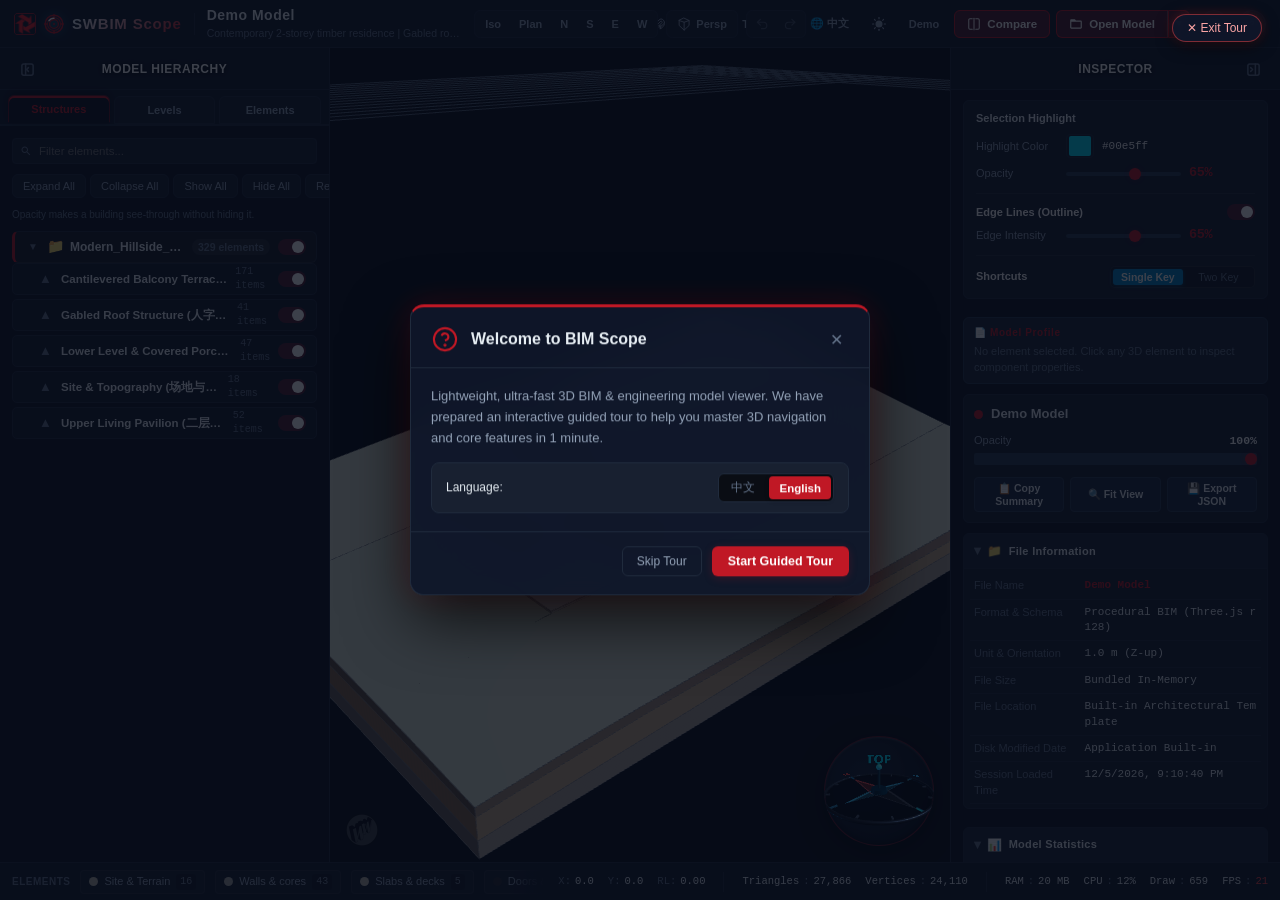
==== index.html @ fd1f8950 "feat: tour gesture demos for Orbit & Look Around (4s), Help Section 7 mouse guide, navigation improv" ====
<!DOCTYPE html>
<html lang="en" data-theme="dark">
<head>
  <meta charset="UTF-8">
  <meta name="viewport" content="width=device-width, initial-scale=1.0">
  <meta http-equiv="Cache-Control" content="no-cache, no-store, must-revalidate">
  <meta http-equiv="Pragma" content="no-cache">
  <meta http-equiv="Expires" content="0">
  <meta http-equiv="Content-Security-Policy" content="default-src 'self' 'unsafe-inline' blob: data:; connect-src 'self' blob: data: http://127.0.0.1:* http://localhost:* https:; worker-src 'self' blob: data:; object-src 'none'; frame-src 'none'; base-uri 'none';">
  <meta name="author" content="Samwoh Corporation, Wang Wei">
  <meta name="creator" content="Samwoh Corporation, Wang Wei">
  <!-- Author: Samwoh Corporation, Wang Wei | SWBIM Scope 3D Viewer -->
  <title>SWBIM Scope - 3D BIM Viewer</title>
  <!-- Favicon & Bookmarks -->
  <link rel="icon" type="image/svg+xml" href="data:image/svg+xml;utf8,<svg xmlns='http://www.w3.org/2000/svg' viewBox='0 0 24 24'><circle cx='12' cy='12' r='12' fill='%230a0d14'/><circle cx='12' cy='12' r='9.6' stroke='%2338bdf8' stroke-width='1.6' fill='none'/><circle cx='12' cy='12' r='7.2' stroke='%2338bdf8' stroke-width='1.1' stroke-opacity='0.8' fill='none'/><circle cx='12' cy='12' r='4.8' stroke='%2338bdf8' stroke-width='1.4' fill='rgba(0,229,255,0.18)'/><path d='M 6.6 8.4 A 6.2 6.2 0 0 1 12 5.8' stroke='%23ffffff' stroke-width='1.6' stroke-linecap='round' fill='none'/><path d='M 8.2 9.6 A 4.8 4.8 0 0 1 11.6 7.4' stroke='%2338bdf8' stroke-width='1.0' stroke-linecap='round' stroke-opacity='0.6' fill='none'/><line x1='12' y1='1.8' x2='12' y2='4.2' stroke='%2338bdf8' stroke-width='1.5' stroke-linecap='round'/><line x1='12' y1='19.8' x2='12' y2='22.2' stroke='%2338bdf8' stroke-width='1.5' stroke-linecap='round'/><line x1='1.8' y1='12' x2='4.2' y2='12' stroke='%2338bdf8' stroke-width='1.5' stroke-linecap='round'/><line x1='19.8' y1='12' x2='22.2' y2='12' stroke='%2338bdf8' stroke-width='1.5' stroke-linecap='round'/><circle cx='12' cy='12' r='1.2' fill='%2338bdf8'/></svg>">
  <link rel="alternate icon" href="favicon.ico">
  <link rel="apple-touch-icon" href="icon-192.png">
  <!-- PWA Progressive Web App Manifest & Installation -->
  <link rel="manifest" href="manifest.json">
  <meta name="theme-color" content="#0a0d14">
  <meta name="mobile-web-app-capable" content="yes">
  <meta name="apple-mobile-web-app-capable" content="yes">
  <meta name="apple-mobile-web-app-status-bar-style" content="black-translucent">
  <meta name="apple-mobile-web-app-title" content="SWBIM Scope">
  <style>
/*!
 * BIM Scope 3D Viewer Styles
 * @author WWBIM
 * Copyright (c) WWBIM. All rights reserved.
 */
:root,
[data-theme="dark"] {
  /* Dark Theme Palette (Default) */
  --bg-main: #0a0d14;
  --bg-primary: #0a0d14;
  --bg-panel: #111622;
  --bg-panel-header: #151c2c;
  --bg-card: #182030;
  --bg-card-subtle: #141b28;
  --bg-secondary: #141b28;
  --bg-hover: #1f2a3f;
  --bg-active: #283750;
  --border-color: #202b3d;
  --border-light: #2c3b52;
  --text-primary: #e6edf3;
  --text-secondary: #94a3b8;
  --text-muted: #64748b;
  --text-bright: #ffffff;
  --text-inverse: #0a0d14;
  --text-on-accent: #ffffff;
  
  --btn-unselected-bg: #222f46;
  --btn-unselected-border: #2c3c54;
  --btn-unselected-text: #94a3b8;
  
  --input-bg: #0d121c;
  --input-border: #202b3d;
  --input-focus-border: var(--accent);
  
  --modal-overlay-bg: rgba(6, 9, 15, 0.78);
  --modal-bg: #111622;
  --modal-header-bg: #151c2c;
  
  --dropdown-bg: #141b2a;
  --dropdown-border: #243147;
  --dropdown-hover: #1e283c;
  
  --viewport-bg: radial-gradient(circle at 50% 50%, #151c2a 0%, #090c13 100%);
  --viewport-grid: #1e293b;
  --viewport-grid-center: #334155;
  
  --shadow-edge-color: 21, 28, 44;
  --tabs-shadow-color: 11, 16, 27;
  
  /* Brand Tokens (Defaults: overridden per variant by build_viewer.py) */
  --accent: #38bdf8;
  --accent-hover: #0ea5e9;
  --accent-glow: rgba(56, 189, 248, 0.25);
  --accent-blue: #0284c7;
  --brand-primary: #0284c7;
  --brand-primary-hover: #0369a1;
  --tab-active-top: var(--accent);
  --tab-active-border: rgba(56, 189, 248, 0.45);
  --tab-active-shadow: 0 -3px 8px rgba(0, 0, 0, 0.4);
  --model-info-banner-bg: rgba(56, 189, 248, 0.12);
  --model-info-banner-border: rgba(56, 189, 248, 0.35);
  
  --success: #10b981;
  --warning: #f59e0b;
  --danger: #ef4444;
  
  /* Geometry & Radius Tokens */
  --radius-xs: 4px;
  --radius-sm: 6px;
  --radius-md: 10px;
  --radius-lg: 14px;
  --radius-pill: 20px;
  --radius-circle: 50%;
  
  /* Elevation Shadows */
  --shadow-sm: 0 1px 3px rgba(0, 0, 0, 0.3);
  --shadow-md: 0 4px 12px rgba(0, 0, 0, 0.4);
  --shadow-lg: 0 12px 28px rgba(0, 0, 0, 0.55);
  --shadow-glow: 0 0 12px var(--accent-glow);
  
  /* Typography & Layout Metrics */
  --font-family: -apple-system, BlinkMacSystemFont, "Segoe UI", Roboto, "Helvetica Neue", Arial, sans-serif;
  --font-mono: "JetBrains Mono", Consolas, "Courier New", monospace;
  --header-height: 48px;
  --bottom-height: 38px;
  --sidebar-width: 330px;
  
  --theme-transition: background-color 0.2s ease, border-color 0.2s ease, color 0.2s ease;
}

[data-theme="light"] {
  /* Crisp Architectural Light Theme Palette */
  --bg-main: #f1f5f9;
  --bg-primary: #f1f5f9;
  --bg-panel: #ffffff;
  --bg-panel-header: #f8fafc;
  --bg-card: #f8fafc;
  --bg-card-subtle: #f1f5f9;
  --bg-secondary: #f1f5f9;
  --bg-hover: #e2e8f0;
  --bg-active: #cbd5e1;
  --border-color: #e2e8f0;
  --border-light: #cbd5e1;
  --text-primary: #0a1120;
  --text-secondary: #27364b;
  --text-muted: #4b5d73;
  --text-bright: #0a1120;
  --text-inverse: #ffffff;
  --text-on-accent: #ffffff;
  
  --btn-unselected-bg: #e2e8f0;
  --btn-unselected-border: #cbd5e1;
  --btn-unselected-text: #27364b;
  
  --tab-active-top: var(--accent);
  --tab-active-border: rgba(2, 132, 199, 0.65);
  --tab-active-shadow: 0 -2px 6px rgba(0, 0, 0, 0.08);
  --model-info-banner-bg: rgba(2, 132, 199, 0.08);
  --model-info-banner-border: rgba(2, 132, 199, 0.25);
  
  --input-bg: #ffffff;
  --input-border: #cbd5e1;
  --input-focus-border: var(--accent);
  
  --modal-overlay-bg: rgba(15, 23, 42, 0.45);
  --modal-bg: #ffffff;
  --modal-header-bg: #f8fafc;
  
  --dropdown-bg: #ffffff;
  --dropdown-border: #e2e8f0;
  --dropdown-hover: #f1f5f9;
  
  --viewport-bg: radial-gradient(circle at 50% 50%, #ffffff 0%, #e2e8f0 100%);
  --viewport-grid: #cbd5e1;
  --viewport-grid-center: #94a3b8;
  
  --shadow-edge-color: 248, 250, 252;
  --tabs-shadow-color: 248, 250, 252;
  
  --shadow-sm: 0 1px 3px rgba(0, 0, 0, 0.08);
  --shadow-md: 0 4px 12px rgba(0, 0, 0, 0.1);
  --shadow-lg: 0 12px 28px rgba(0, 0, 0, 0.16);
  --shadow-glow: 0 0 10px var(--accent-glow);
}

* {
  box-sizing: border-box;
  margin: 0;
  padding: 0;
  user-select: none;
}

html, body {
  width: 100%;
  height: 100%;
  overflow: hidden;
  background-color: var(--bg-main);
  color: var(--text-primary);
  font-family: var(--font-family);
  font-size: 13px;
  line-height: 1.4;
}

/* Scrollbar */
::-webkit-scrollbar {
  width: 6px;
  height: 6px;
}
::-webkit-scrollbar-track {
  background: var(--bg-panel);
}
::-webkit-scrollbar-thumb {
  background: var(--border-light);
  border-radius: 3px;
}
::-webkit-scrollbar-thumb:hover {
  background: var(--text-muted);
}

/* App Container */
#app-container {
  display: flex;
  flex-direction: column;
  width: 100vw;
  height: 100vh;
  position: relative;
  overflow: hidden;
}

/* TOP NAVBAR */
#top-navbar {
  position: relative;
  height: var(--header-height);
  background: var(--bg-panel-header);
  border-bottom: 1px solid var(--border-color);
  display: flex;
  align-items: center;
  justify-content: space-between;
  padding: 0 14px;
  z-index: 100;
  flex-shrink: 0;
}

.nav-left {
  display: flex;
  align-items: center;
  gap: 12px;
  overflow: hidden;
}

.brand-box {
  display: flex;
  align-items: center;
  gap: 7px;
  padding-right: 12px;
  border-right: 1px solid var(--border-color);
  flex-shrink: 0;
}

.brand-logo-red {
  width: 22px;
  height: 22px;
  object-fit: contain;
  display: block;
  flex-shrink: 0;
  border-radius: 4px;
}

.brand-lens-icon {
  width: 22px;
  height: 22px;
  display: block;
  flex-shrink: 0;
  color: var(--accent);
  filter: drop-shadow(0 0 6px rgba(56, 189, 248, 0.4));
}

.brand-name {
  font-size: 15px;
  font-weight: 800;
  letter-spacing: 0.8px;
  color: var(--text-primary);
  background: linear-gradient(135deg, var(--text-primary) 10%, var(--accent) 100%);
  -webkit-background-clip: text;
  -webkit-text-fill-color: transparent;
  white-space: nowrap;
}

.project-title-box {
  display: flex;
  flex-direction: column;
}

.project-title {
  font-size: 14px;
  font-weight: 700;
  color: var(--text-primary);
  letter-spacing: 0.5px;
  white-space: nowrap;
  display: flex;
  align-items: center;
  gap: 8px;
}

.title-badge {
  font-size: 10px;
  background: var(--brand-primary);
  color: var(--text-on-accent);
  padding: 2px 6px;
  border-radius: var(--radius-xs);
  font-weight: 600;
  letter-spacing: 0.5px;
}

.project-subtitle {
  font-size: 10.5px;
  color: var(--text-muted);
  white-space: nowrap;
  overflow: hidden;
  text-overflow: ellipsis;
  max-width: min(300px, 20vw);
  cursor: default;
}

.nav-right {
  display: flex;
  align-items: center;
  gap: 6px;
}

/* Dynamic View Controls above 3D Viewport */
.nav-center-views {
  position: absolute;
  top: 50%;
  left: 50%;
  transform: translate(-50%, -50%);
  display: flex;
  align-items: center;
  gap: 8px;
  z-index: 10;
  pointer-events: auto;
}

#btn-view-proj {
  gap: 6px;
}

#btn-view-proj.active {
  background: var(--brand-primary);
  color: var(--text-on-accent);
  box-shadow: 0 0 8px var(--accent-glow);
}

.proj-icon {
  width: 14px;
  height: 14px;
  display: block;
  flex-shrink: 0;
  fill: none !important;
  stroke: currentColor !important;
}

.btn-group {
  display: flex;
  align-items: center;
  background: var(--bg-card);
  border: 1px solid var(--border-color);
  border-radius: var(--radius-sm);
  padding: 2px;
  gap: 2px;
  height: 28px;
  box-sizing: border-box;
}

.btn-group .tool-btn {
  height: 22px;
  padding: 0 8px;
  border-radius: var(--radius-xs);
  box-sizing: border-box;
}

.btn-group .tool-btn#btn-view-proj {
  gap: 5px;
}

.btn-group .tool-btn#btn-view-undo,
.btn-group .tool-btn#btn-view-redo {
  padding: 0 6px;
  min-width: 26px;
  justify-content: center;
}

.btn-group .tool-btn:disabled,
.tool-btn:disabled {
  opacity: 0.35;
  cursor: not-allowed;
  pointer-events: none;
}

svg.nav-arrow-icon {
  width: 13px;
  height: 13px;
  display: block;
  flex-shrink: 0;
  fill: none !important;
  stroke: currentColor !important;
}

.tool-btn {
  background: transparent;
  border: none;
  color: var(--text-secondary);
  font-size: 11px;
  font-weight: 600;
  padding: 5px 9px;
  border-radius: var(--radius-sm);
  cursor: pointer;
  display: flex;
  align-items: center;
  gap: 5px;
  transition: all 0.15s ease;
  white-space: nowrap;
}

.tool-btn:hover {
  background: var(--bg-hover);
  color: var(--text-primary);
}

.tool-btn.active {
  background: var(--brand-primary);
  color: var(--text-on-accent);
  box-shadow: 0 0 8px var(--accent-glow);
}

.tool-btn svg {
  width: 14px;
  height: 14px;
  fill: currentColor;
}

.tool-btn.icon-circle-btn {
  width: 28px;
  height: 28px;
  min-width: 28px;
  max-width: 28px;
  padding: 0;
  border-radius: 50%;
  border: 1px solid var(--border-color);
  background: var(--bg-card);
  display: inline-flex;
  align-items: center;
  justify-content: center;
  box-sizing: border-box;
  color: var(--text-secondary);
  transition: all 0.15s ease;
  flex-shrink: 0;
}

.tool-btn.icon-circle-btn:hover {
  background: var(--bg-hover);
  border-color: var(--accent);
  color: var(--accent);
  box-shadow: 0 0 8px var(--accent-glow);
}

.tool-btn.icon-circle-btn svg,
svg.help-btn-svg {
  width: 14px;
  height: 14px;
  display: block;
  fill: none !important;
  stroke: currentColor;
}

/* 3D OBJECT SNAPPING TOOLBAR & FLYOUT */
.snap-toolbar-container {
  display: inline-flex;
  align-items: center;
  position: relative;
  vertical-align: middle;
}

.snap-flyout {
  display: inline-flex;
  align-items: center;
  gap: 3px;
  overflow: hidden;
  max-width: 0;
  opacity: 0;
  pointer-events: none;
  transition: max-width 0.22s cubic-bezier(0.16, 1, 0.3, 1), opacity 0.18s ease, margin 0.18s ease;
  margin-right: 0;
  white-space: nowrap;
}

.snap-flyout.open {
  max-width: 340px;
  opacity: 1;
  pointer-events: auto;
  margin-right: 4px;
}

.snap-toggle-btn {
  height: 26px;
  padding: 0 7px;
  border-radius: var(--radius-xs);
  font-size: 11px;
  font-weight: 500;
  display: inline-flex;
  align-items: center;
  gap: 4px;
  cursor: pointer;
  transition: all 0.15s ease;
  white-space: nowrap;
  background: var(--bg-card);
  border: 1px solid var(--border-color);
  color: var(--text-muted);
  box-sizing: border-box;
}

.snap-toggle-btn:hover {
  background: var(--bg-hover);
  color: var(--text-primary);
  border-color: var(--border-light);
}

.snap-toggle-btn.active {
  background: var(--bg-card-subtle);
  border-color: var(--accent);
  color: var(--accent);
  font-weight: 600;
  box-shadow: 0 0 6px var(--accent-glow);
}

[data-theme="light"] .snap-toggle-btn.active {
  background: rgba(2, 132, 199, 0.12);
  border-color: var(--accent);
  color: var(--accent);
}

.snap-btn-icon {
  width: 12px;
  height: 12px;
  flex-shrink: 0;
  display: block;
}

.snap-magnet-btn {
  width: 28px;
  height: 26px;
  padding: 0;
  display: inline-flex;
  align-items: center;
  justify-content: center;
  border-radius: var(--radius-xs);
  border: 1px solid var(--border-color);
  background: var(--bg-card);
  color: var(--text-muted);
  transition: all 0.18s ease;
  cursor: pointer;
}

.snap-magnet-btn:hover {
  background: var(--bg-hover);
  color: var(--text-primary);
  border-color: var(--border-light);
}

.snap-magnet-btn.active {
  color: var(--accent);
  border-color: var(--accent);
  background: var(--bg-card-subtle);
  box-shadow: 0 0 6px var(--accent-glow);
}

.snap-magnet-btn.flyout-open {
  border-color: var(--accent);
  box-shadow: 0 0 8px var(--accent-glow);
}

/* SECTION BOX ROTATION HUD TOOLTIP */
.sec-box-rot-tooltip {
  position: absolute;
  pointer-events: none;
  z-index: 46;
  display: none;
  align-items: center;
  gap: 4px;
  padding: 2px 7px;
  border-radius: 4px;
  font-size: 11px;
  font-family: var(--font-mono, monospace);
  font-weight: 600;
  white-space: nowrap;
  background: rgba(15, 23, 42, 0.92);
  color: #00d2ff;
  border: 1px solid #00aaff;
  box-shadow: 0 2px 10px rgba(0, 0, 0, 0.6), 0 0 8px rgba(0, 170, 255, 0.4);
  transform: translate3d(-50%, -140%, 0);
  transition: opacity 0.1s ease;
}

[data-theme="light"] .sec-box-rot-tooltip {
  background: rgba(255, 255, 255, 0.96);
  color: #0077cc;
  border-color: #0088ff;
  box-shadow: 0 2px 10px rgba(15, 23, 42, 0.16), 0 0 6px rgba(0, 136, 255, 0.3);
}

/* 3D SNAPPING HUD TOOLTIP */
.snap-hud-tooltip {
  position: absolute;
  pointer-events: none;
  z-index: 45;
  display: inline-flex;
  align-items: center;
  gap: 4px;
  padding: 2px 7px;
  border-radius: 4px;
  font-size: 10.5px;
  font-family: var(--font-mono);
  font-weight: 600;
  white-space: nowrap;
  background: rgba(15, 23, 42, 0.92);
  color: var(--accent);
  border: 1px solid var(--accent);
  box-shadow: 0 2px 10px rgba(0, 0, 0, 0.6), 0 0 8px var(--accent-glow);
  transform: translate3d(-50%, -135%, 0);
  transition: opacity 0.12s ease;
}

[data-theme="light"] .snap-hud-tooltip {
  background: rgba(255, 255, 255, 0.96);
  color: var(--accent);
  border-color: var(--accent);
  box-shadow: 0 2px 10px rgba(15, 23, 42, 0.16), 0 0 6px var(--accent-glow);
}

.snap-hud-icon {
  font-size: 12px;
  line-height: 1;
}

.help-question-mark {
  fill: none !important;
  stroke: currentColor !important;
}

.help-question-dot {
  fill: currentColor !important;
  stroke: none !important;
}

#btn-theme-toggle {
  display: flex;
  align-items: center;
  justify-content: center;
  padding: 5px 8px;
}

#btn-theme-toggle .theme-icon {
  width: 14px;
  height: 14px;
  display: block;
}

.divider {
  width: 1px;
  height: 20px;
  background: var(--border-color);
  margin: 0 4px;
}

.btn-primary {
  background: var(--brand-primary);
  color: var(--text-on-accent);
  border: 1px solid var(--accent);
  font-size: 11.5px;
  font-weight: 600;
  padding: 6px 12px;
  border-radius: var(--radius-sm);
  cursor: pointer;
  display: flex;
  align-items: center;
  gap: 6px;
  transition: all 0.15s ease;
}

.btn-primary:hover {
  background: var(--brand-primary-hover);
  box-shadow: 0 0 10px var(--accent-glow);
}

/* TOP NAVBAR ROUNDED ACTION BUTTONS (COMPARE & OPEN MODEL) */
#btn-tool-compare,
#btn-open-file {
  border-radius: var(--radius-sm);
  padding: 5px 12px;
  height: 28px;
  box-sizing: border-box;
  white-space: nowrap;
}

#btn-tool-compare:hover,
#btn-open-file:hover {
  background: var(--brand-primary-hover);
  box-shadow: 0 0 12px var(--accent-glow);
}

#btn-tool-compare:active,
#btn-open-file:active {
  transform: translateY(1px);
}

/* MAIN CONTENT WORKSPACE */
#workspace {
  flex: 1;
  display: flex;
  position: relative;
  overflow: hidden;
  height: calc(100vh - var(--header-height) - var(--bottom-height));
}

/* 3D VIEWPORT */
#viewport-container {
  flex: 1;
  height: 100%;
  position: relative;
  background: var(--viewport-bg);
  overflow: hidden;
}

#canvas3d {
  width: 100%;
  height: 100%;
  display: block;
  outline: none;
}

/* MARQUEE BOX SELECTION */
.marquee-selection-box {
  position: absolute;
  pointer-events: none;
  z-index: 100;
  display: none;
  box-sizing: border-box;
}

.marquee-selection-box.window-selection {
  border: 1.5px solid #1890ff;
  background: rgba(24, 144, 255, 0.18);
}

.marquee-selection-box.crossing-selection {
  border: 1.5px dashed #52c41a;
  background: rgba(82, 196, 26, 0.18);
}

/* 3D VIEWPORT WATERMARK LOGO */
.viewport-watermark-logo {
  position: absolute;
  bottom: 16px;
  left: 16px;
  width: 32px;
  height: 32px;
  opacity: 0.2;
  pointer-events: none;
  z-index: 25;
  user-select: none;
  -webkit-user-drag: none;
  object-fit: contain;
}

/* TRUE 3D COMPASS GIZMO */
#compass-container {
  position: absolute;
  bottom: 16px;
  right: 16px;
  width: 110px;
  height: 110px;
  background: radial-gradient(circle at 35% 35%, rgba(26, 38, 59, 0.88) 0%, rgba(15, 22, 34, 0.94) 65%, rgba(8, 12, 20, 0.98) 100%);
  border: 1.5px solid var(--tab-active-border);
  border-radius: 50%;
  box-shadow: 0 6px 24px rgba(0, 0, 0, 0.65), inset 0 1px 2px rgba(255, 255, 255, 0.15), inset 0 -2px 6px rgba(0, 0, 0, 0.5);
  z-index: 30;
  display: flex;
  align-items: center;
  justify-content: center;
  cursor: grab;
  user-select: none;
  touch-action: none;
  transition: border-color 0.2s ease, box-shadow 0.2s ease, background 0.2s ease;
}

#compass-container:hover {
  border-color: var(--accent);
  box-shadow: 0 8px 30px rgba(0, 0, 0, 0.75), 0 0 14px var(--accent-glow);
}

[data-theme="light"] #compass-container {
  background: radial-gradient(circle at 35% 35%, rgba(255, 255, 255, 0.94) 0%, rgba(241, 245, 249, 0.96) 65%, rgba(226, 232, 240, 0.98) 100%);
  box-shadow: 0 6px 20px rgba(15, 23, 42, 0.18), inset 0 1px 2px rgba(255, 255, 255, 0.9), inset 0 -2px 5px rgba(148, 163, 184, 0.35);
}

[data-theme="light"] #compass-container:hover {
  box-shadow: 0 8px 24px rgba(15, 23, 42, 0.24), 0 0 12px var(--accent-glow);
}

#compass-container.dragging {
  cursor: grabbing;
}

#compass-canvas3d {
  width: 100%;
  height: 100%;
  border-radius: 50%;
  display: block;
}

/* MEASURE OVERLAY */
.measure-badge {
  position: absolute;
  transform: translate(-50%, -50%);
  background: rgba(15, 23, 42, 0.92);
  border: 1px solid #f59e0b;
  color: #fbbf24;
  padding: 2px 7px;
  border-radius: 4px;
  font-family: var(--font-mono);
  font-size: 11px;
  font-weight: 700;
  pointer-events: none;
  z-index: 25;
  box-shadow: 0 2px 8px rgba(0,0,0,0.6);
}

[data-theme="light"] .measure-badge {
  background: rgba(255, 255, 255, 0.95);
  border-color: #d97706;
  color: #b45309;
  box-shadow: 0 2px 8px rgba(15, 23, 42, 0.15);
}

/* 2D MEASUREMENT CALLOUTS & LEADER LINES OVERLAY */
.measure-callouts-layer {
  position: absolute;
  inset: 0;
  width: 100%;
  height: 100%;
  pointer-events: none;
  z-index: 30;
  overflow: hidden;
}

.measure-leader-svg {
  position: absolute;
  inset: 0;
  width: 100%;
  height: 100%;
  pointer-events: none;
  overflow: visible;
}

.measure-leader-line {
  fill: none;
  stroke: var(--accent);
  stroke-width: 1.5;
  stroke-dasharray: 4 3;
  opacity: 0.85;
  filter: drop-shadow(0 1px 3px rgba(0, 0, 0, 0.65));
}

.measure-leader-line.inactive {
  stroke: var(--text-muted);
  opacity: 0.65;
}

.measure-leader-dot {
  fill: var(--accent);
  stroke: #ffffff;
  stroke-width: 1.2;
}

.measure-callouts-list {
  position: absolute;
  inset: 0;
  width: 100%;
  height: 100%;
  pointer-events: none;
}

.measure-point-callout {
  position: absolute;
  top: 0;
  left: 0;
  min-width: 178px;
  max-width: 245px;
  background: rgba(15, 23, 42, 0.92);
  backdrop-filter: blur(10px);
  -webkit-backdrop-filter: blur(10px);
  border: 1px solid var(--border-light);
  border-left: 3px solid var(--accent);
  border-radius: 6px;
  padding: 6px 9px;
  box-shadow: 0 6px 20px rgba(0, 0, 0, 0.55);
  pointer-events: auto;
  user-select: none;
  cursor: grab;
  z-index: 31;
  transition: border-color 0.15s ease, box-shadow 0.15s ease;
}

.measure-radius-callout,
.measure-distance-callout,
.measure-angle-callout {
  position: absolute;
  top: 0;
  left: 0;
  padding: 2px 7px;
  background: rgba(15, 23, 42, 0.88);
  backdrop-filter: blur(6px);
  -webkit-backdrop-filter: blur(6px);
  border: 1px solid rgba(245, 158, 11, 0.65);
  border-radius: 4px;
  color: #fbbf24;
  font-family: var(--font-mono, monospace);
  font-size: 11px;
  font-weight: 700;
  line-height: 1.25;
  white-space: nowrap;
  pointer-events: auto;
  user-select: none;
  cursor: pointer;
  z-index: 34;
  box-shadow: 0 2px 8px rgba(0, 0, 0, 0.45), 0 0 4px rgba(245, 158, 11, 0.2);
  transition: transform 0.12s ease, background 0.12s ease, border-color 0.12s ease, box-shadow 0.12s ease;
}

.measure-radius-callout:hover,
.measure-distance-callout:hover,
.measure-angle-callout:hover {
  background: #5a698e;
  border-color: #7e8ea6;
  color: #ffffff;
  box-shadow: 0 4px 12px rgba(0, 0, 0, 0.5), 0 0 6px rgba(90, 105, 142, 0.4);
}

.measure-radius-callout.preview,
.measure-distance-callout.preview,
.measure-angle-callout.preview {
  opacity: 0.9;
  border-style: dashed;
  pointer-events: none;
  cursor: default;
}

[data-theme="light"] .measure-radius-callout,
[data-theme="light"] .measure-distance-callout,
[data-theme="light"] .measure-angle-callout {
  background: rgba(255, 255, 255, 0.94);
  border-color: rgba(217, 119, 6, 0.7);
  color: #b45309;
  box-shadow: 0 2px 8px rgba(15, 23, 42, 0.16);
}

[data-theme="light"] .measure-radius-callout:hover,
[data-theme="light"] .measure-distance-callout:hover,
[data-theme="light"] .measure-angle-callout:hover {
  background: #fef3c7;
  border-color: #b45309;
  color: #78350f;
  box-shadow: 0 4px 12px rgba(15, 23, 42, 0.22);
}

.measure-point-callout.active {
  border-color: var(--accent);
  border-left: 3px solid var(--accent);
  box-shadow: 0 8px 24px rgba(0, 0, 0, 0.65), 0 0 12px var(--accent-glow);
  z-index: 33;
}

.measure-point-callout.dragging {
  cursor: grabbing;
  z-index: 35;
}

[data-theme="light"] .measure-point-callout {
  background: rgba(255, 255, 255, 0.95);
  border-color: rgba(148, 163, 184, 0.65);
  border-left: 3px solid var(--accent);
  box-shadow: 0 6px 20px rgba(15, 23, 42, 0.16);
}

[data-theme="light"] .measure-point-callout.active {
  border-color: var(--accent);
  box-shadow: 0 8px 24px rgba(15, 23, 42, 0.2), 0 0 12px var(--accent-glow);
}

.measure-callout-header {
  display: flex;
  align-items: center;
  justify-content: space-between;
  gap: 6px;
  padding-bottom: 4px;
  margin-bottom: 4px;
  border-bottom: 1px solid rgba(255, 255, 255, 0.08);
}

[data-theme="light"] .measure-callout-header {
  border-bottom-color: rgba(15, 23, 42, 0.08);
}

.measure-callout-badge {
  font-family: var(--font-mono);
  font-size: 10px;
  font-weight: 700;
  color: var(--accent);
  background: var(--accent-glow);
  padding: 1px 5px;
  border-radius: 3px;
  letter-spacing: 0.3px;
}

.callout-copy-btn {
  width: 20px;
  height: 20px;
  padding: 0;
  border-radius: 4px;
  border: 1px solid transparent;
  background: rgba(255, 255, 255, 0.05);
  color: var(--text-muted);
  display: inline-flex;
  align-items: center;
  justify-content: center;
  cursor: pointer;
  transition: all 0.15s ease;
  flex-shrink: 0;
}

[data-theme="light"] .callout-copy-btn {
  background: rgba(15, 23, 42, 0.05);
}

.callout-copy-btn:hover {
  background: var(--accent-glow);
  border-color: var(--accent);
  color: var(--accent);
  transform: scale(1.06);
}

.callout-copy-btn.copied {
  background: rgba(16, 185, 129, 0.18);
  border-color: #10b981;
  color: #10b981;
}

.measure-callout-rows {
  display: flex;
  flex-direction: column;
  gap: 2px;
  font-family: var(--font-mono);
  font-size: 10.5px;
  line-height: 1.35;
}

.measure-callout-row {
  display: flex;
  align-items: baseline;
  justify-content: space-between;
  gap: 8px;
}

.measure-callout-key {
  color: var(--text-muted);
  font-weight: 600;
  flex-shrink: 0;
}

.measure-callout-val {
  color: var(--text-primary);
  font-weight: 600;
  text-align: right;
  white-space: nowrap;
}

.measure-callout-row.slope-row {
  margin-top: 2px;
  padding-top: 3px;
  border-top: 1px dashed rgba(255, 255, 255, 0.1);
}

[data-theme="light"] .measure-callout-row.slope-row {
  border-top-color: rgba(15, 23, 42, 0.12);
}

.measure-callout-row.slope-row .measure-callout-val {
  color: #fbbf24;
  font-weight: 700;
}

[data-theme="light"] .measure-callout-row.slope-row .measure-callout-val {
  color: #d97706;
}

/* FLOATING TOOLS PANEL (Tools Popup in Top-Right of 3D Viewport) */
.floating-tools-panel {
  position: absolute;
  top: 12px;
  right: 12px;
  width: 340px;
  max-width: calc(100% - 24px);
  max-height: calc(100% - 24px);
  background: var(--bg-panel);
  border: 1px solid var(--border-color);
  border-radius: var(--radius-md);
  box-shadow: var(--shadow-lg), 0 0 0 1px var(--border-color);
  z-index: 60;
  display: flex;
  flex-direction: column;
  overflow: hidden;
  backdrop-filter: blur(16px);
  -webkit-backdrop-filter: blur(16px);
  transition: right 0.25s cubic-bezier(0.4, 0, 0.2, 1), opacity 0.2s ease, transform 0.2s cubic-bezier(0.16, 1, 0.3, 1);
}

#workspace:has(#right-sidebar.collapsed) .floating-tools-panel,
.main-container:has(#right-sidebar.collapsed) .floating-tools-panel,
#viewport-container.sidebar-collapsed .floating-tools-panel {
  right: 52px;
}

[data-theme="dark"] .floating-tools-panel {
  background: rgba(15, 23, 42, 0.92);
  border-color: rgba(255, 255, 255, 0.12);
  box-shadow: 0 12px 32px rgba(0, 0, 0, 0.55), 0 0 0 1px rgba(255, 255, 255, 0.08);
}

[data-theme="light"] .floating-tools-panel {
  background: rgba(255, 255, 255, 0.95);
  border-color: rgba(203, 213, 225, 0.9);
  box-shadow: 0 12px 32px rgba(15, 23, 42, 0.14), 0 0 0 1px rgba(203, 213, 225, 0.8);
}

.floating-tools-header {
  display: flex;
  align-items: flex-end;
  justify-content: space-between;
  background: var(--bg-panel-header);
  border-bottom: 1px solid var(--border-color);
  padding: 6px 6px 0 6px;
  min-height: 36px;
  flex-shrink: 0;
  box-sizing: border-box;
}

.floating-tools-tabs-nav {
  display: flex;
  align-items: flex-end;
  gap: 4px;
  flex: 1;
  min-width: 0;
  overflow-x: auto;
  scrollbar-width: none;
  box-sizing: border-box;
}

.floating-tools-tabs-nav::-webkit-scrollbar {
  display: none;
}

.floating-tools-close-btn {
  width: 24px;
  height: 24px;
  display: flex;
  align-items: center;
  justify-content: center;
  background: transparent;
  border: 1px solid transparent;
  border-radius: var(--radius-xs);
  color: var(--text-muted);
  cursor: pointer;
  transition: all 0.15s ease;
  margin-left: 6px;
  margin-bottom: 4px;
  flex-shrink: 0;
}

.floating-tools-close-btn:hover {
  background: var(--bg-hover);
  color: var(--danger);
  border-color: var(--border-color);
  transform: scale(1.05);
}

.floating-tools-body {
  flex: 1;
  overflow-y: auto;
  overflow-x: hidden;
  padding: 12px;
  display: flex;
  flex-direction: column;
  min-height: 0;
}

/* FLOATING TOOLS PANEL BUTTON STYLES */
.floating-tools-body .small-btn,
.floating-tools-body .segment-btn,
.floating-tools-body .measure-mode-btn,
.floating-tools-body button:not(.floating-tools-close-btn) {
  background: var(--btn-unselected-bg);
  border: 1px solid var(--btn-unselected-border);
  color: var(--text-secondary);
  transition: all 0.15s ease;
}

.floating-tools-body .small-btn:hover,
.floating-tools-body .segment-btn:hover,
.floating-tools-body .measure-mode-btn:hover,
.floating-tools-body button:not(.floating-tools-close-btn):hover {
  background: var(--bg-hover);
  color: var(--text-primary);
  border-color: var(--border-light);
}

.floating-tools-body .small-btn.active,
.floating-tools-body .segment-btn.active,
.floating-tools-body .measure-mode-btn.active,
.floating-tools-body button:not(.floating-tools-close-btn).active {
  background: var(--bg-card-subtle);
  border-color: var(--accent);
  color: var(--accent);
  font-weight: 600;
  box-shadow: 0 0 0 1px var(--accent-glow);
}

.floating-tools-body .small-btn.active:hover,
.floating-tools-body .segment-btn.active:hover,
.floating-tools-body .measure-mode-btn.active:hover,
.floating-tools-body button:not(.floating-tools-close-btn).active:hover {
  background: var(--bg-card-subtle);
  border-color: var(--accent);
  color: var(--accent);
}

.floating-tools-body .small-btn.active svg,
.floating-tools-body .segment-btn.active svg,
.floating-tools-body .measure-mode-btn.active svg,
.floating-tools-body button:not(.floating-tools-close-btn).active svg {
  color: var(--accent);
}

.tool-tab-content {
  display: none;
  flex-direction: column;
  gap: 10px;
}

.tool-tab-content.active {
  display: flex;
}

/* MEASURE TAB STYLES */
.measure-mode-btn-grid {
  display: grid;
  grid-template-columns: repeat(5, 1fr);
  gap: 4px;
}

.measure-mode-btn {
  display: flex;
  flex-direction: column;
  align-items: center;
  justify-content: center;
  gap: 4px;
  padding: 8px 4px;
  background: var(--btn-unselected-bg);
  border: 1px solid var(--btn-unselected-border);
  border-radius: var(--radius-sm);
  color: var(--text-secondary);
  font-size: 11px;
  font-weight: 500;
  cursor: pointer;
  transition: all 0.15s ease;
}

.measure-mode-btn svg {
  color: var(--text-muted);
  transition: color 0.15s ease;
}

.measure-mode-btn:hover {
  background: var(--bg-hover);
  color: var(--text-primary);
  border-color: var(--border-light);
}

.measure-mode-btn:hover svg {
  color: var(--accent);
}

.measure-mode-btn.active {
  background: var(--bg-card-subtle);
  border-color: var(--accent);
  color: var(--accent);
  box-shadow: 0 0 0 1px var(--accent-glow);
}

.measure-mode-btn.active svg {
  color: var(--accent);
}

.measure-mode-hint {
  font-size: 11px;
  color: var(--text-muted);
  line-height: 1.4;
  margin-top: 6px;
  padding: 6px 8px;
  background: var(--bg-card);
  border-radius: var(--radius-xs);
  border-left: 2px solid var(--accent);
}

.measure-result-card {
  background: var(--bg-card);
  border: 1px solid var(--border-color);
  border-radius: var(--radius-sm);
  padding: 10px;
  display: flex;
  flex-direction: column;
  gap: 8px;
}

.measure-result-primary {
  display: flex;
  justify-content: space-between;
  align-items: baseline;
  border-bottom: 1px solid var(--border-color);
  padding-bottom: 6px;
}

.measure-result-label {
  font-size: 11.5px;
  font-weight: 600;
  color: var(--text-secondary);
}

.measure-result-val {
  font-family: var(--font-mono);
  font-size: 16px;
  font-weight: 700;
  color: var(--accent);
}

.measure-result-details {
  display: flex;
  flex-direction: column;
  gap: 4px;
  font-size: 11px;
}

.measure-detail-row {
  display: flex;
  justify-content: space-between;
  color: var(--text-muted);
  font-family: var(--font-mono);
}

.measure-detail-val {
  color: #cdcbb4;
}

[data-theme="light"] .measure-detail-val {
  color: #334155;
}

.measure-axis-x {
  color: #ff3b30;
  font-weight: 700;
}

.measure-axis-y {
  color: #00e676;
  font-weight: 700;
}

.measure-axis-z {
  color: #0050ff;
  font-weight: 700;
}

.measure-coord-row {
  display: flex;
  justify-content: space-between;
  font-family: var(--font-mono);
  font-size: 10.5px;
  color: var(--text-muted);
  margin-top: 2px;
}

.measure-coord-val {
  color: var(--text-secondary);
}

.measure-val-box {
  display: inline-flex;
  align-items: center;
  gap: 5px;
}

.measure-val-copy-btn {
  background: transparent;
  border: 1px solid transparent;
  border-radius: 3px;
  color: var(--text-muted);
  cursor: pointer;
  padding: 1px 2px;
  display: inline-flex;
  align-items: center;
  justify-content: center;
  line-height: 1;
  transition: all 0.15s ease;
  width: 17px;
  height: 17px;
  opacity: 0.65;
  flex-shrink: 0;
}

.measure-val-copy-btn:hover {
  background: var(--bg-hover);
  border-color: var(--border-light);
  color: var(--text-primary);
  opacity: 1.0;
}

.measure-val-copy-btn.copied {
  background-color: #0284c7 !important;
  border-color: #38bdf8 !important;
  color: #ffffff !important;
  opacity: 1.0 !important;
  box-shadow: 0 0 8px rgba(2, 132, 199, 0.65) !important;
  transition: none !important;
}

.measure-val-copy-btn.fading {
  transition: background-color 1s ease, border-color 1s ease, color 1s ease, box-shadow 1s ease, opacity 1s ease !important;
}

.measure-slope-badges {
  display: inline-flex;
  align-items: center;
  gap: 3px;
  flex-wrap: nowrap;
}

.measure-slope-sep {
  color: var(--text-muted);
  font-size: 11px;
  user-select: none;
  padding: 0 1px;
}

/* DROPZONE OVERLAY */
#dropzone-overlay {
  position: absolute;
  top: 0;
  left: 0;
  width: 100%;
  height: 100%;
  background: rgba(10, 14, 22, 0.90);
  display: none;
  flex-direction: column;
  z-index: 200;
  color: #fff;
  pointer-events: none;
  box-sizing: border-box;
}

#dropzone-overlay.active {
  display: flex;
}

.dropzone-single {
  width: 100%;
  height: 100%;
  border: 2px dashed var(--accent);
  display: flex;
  flex-direction: column;
  align-items: center;
  justify-content: center;
  gap: 14px;
  box-sizing: border-box;
  padding: 24px;
}

.dropzone-split-container {
  width: 100%;
  height: 100%;
  display: flex;
  flex-direction: column;
  gap: 12px;
  padding: 16px;
  box-sizing: border-box;
}

.dropzone-half {
  flex: 1;
  display: flex;
  flex-direction: column;
  align-items: center;
  justify-content: center;
  gap: 8px;
  border: 2px dashed rgba(255, 255, 255, 0.28);
  border-radius: 12px;
  background: rgba(255, 255, 255, 0.03);
  transition: all 0.18s ease;
  box-sizing: border-box;
}

.dropzone-half.dropzone-top.active-zone {
  border-color: #38bdf8;
  background: rgba(56, 189, 248, 0.14);
  box-shadow: inset 0 0 28px rgba(56, 189, 248, 0.25);
}

.dropzone-half.dropzone-top.active-zone .drop-icon-sm,
.dropzone-half.dropzone-top.active-zone .dropzone-title {
  color: #38bdf8;
  fill: #38bdf8;
}

.dropzone-half.dropzone-bottom.active-zone {
  border-color: #10b981;
  background: rgba(16, 185, 129, 0.14);
  box-shadow: inset 0 0 28px rgba(16, 185, 129, 0.25);
}

.dropzone-half.dropzone-bottom.active-zone .drop-icon-sm,
.dropzone-half.dropzone-bottom.active-zone .dropzone-title {
  color: #10b981;
  stroke: #10b981;
}

.dropzone-zone-text {
  display: flex;
  flex-direction: column;
  align-items: center;
  gap: 4px;
  text-align: center;
}

.dropzone-title {
  font-size: 17px;
  font-weight: 700;
  letter-spacing: 0.3px;
}

.dropzone-subtitle {
  font-size: 12.5px;
  color: rgba(255, 255, 255, 0.65);
}

.drop-icon {
  width: 48px;
  height: 48px;
  fill: var(--accent);
}

.drop-icon-sm {
  width: 36px;
  height: 36px;
  fill: rgba(255, 255, 255, 0.75);
}

/* SPLIT BUTTON GROUP (Open File) */
.split-btn-group {
  display: inline-flex;
  align-items: stretch;
  position: relative;
}

.split-btn-group .split-main-btn {
  border-top-right-radius: 0 !important;
  border-bottom-right-radius: 0 !important;
  border-right: 1px solid rgba(255, 255, 255, 0.2) !important;
}

.split-btn-group .split-arrow-btn {
  border-top-left-radius: 0 !important;
  border-bottom-left-radius: 0 !important;
  padding: 0 7px !important;
  font-size: 11px !important;
  line-height: 1 !important;
  cursor: pointer;
  display: flex;
  align-items: center;
  justify-content: center;
}

.open-file-dropdown {
  position: absolute;
  top: calc(100% + 4px);
  right: 0;
  background: #181d28;
  border: 1px solid rgba(255, 255, 255, 0.15);
  border-radius: 6px;
  box-shadow: 0 8px 24px rgba(0, 0, 0, 0.5);
  padding: 4px;
  min-width: 175px;
  z-index: 1000;
}

.open-dropdown-item {
  display: flex;
  align-items: center;
  gap: 8px;
  padding: 7px 10px;
  font-size: 12.5px;
  color: #e2e8f0;
  border-radius: 4px;
  cursor: pointer;
  transition: background 0.15s ease, color 0.15s ease;
  white-space: nowrap;
}

.open-dropdown-item:hover {
  background: rgba(56, 189, 248, 0.18);
  color: #38bdf8;
}

.open-dropdown-item svg {
  flex-shrink: 0;
}

/* SIDEBARS */
.sidebar {
  width: var(--sidebar-width);
  height: 100%;
  background: var(--bg-panel);
  border-color: var(--border-color);
  display: flex;
  flex-direction: column;
  z-index: 40;
  position: relative;
  flex-shrink: 0;
  transition: transform 0.25s ease, width 0.25s ease;
}

#left-sidebar {
  border-right: 1px solid var(--border-color);
}

#right-sidebar {
  border-left: 1px solid var(--border-color);
}

.sidebar.hidden {
  display: none;
}

/* PANEL AMBIENT CURSOR SPOTLIGHT GLOW */
:root {
  --panel-glow-c0: rgba(56, 189, 248, 0.16);
  --panel-glow-c1: rgba(56, 189, 248, 0.11);
  --panel-glow-c2: rgba(56, 189, 248, 0.055);
  --panel-glow-c3: rgba(56, 189, 248, 0.018);
  --panel-glow-c4: rgba(56, 189, 248, 0);
}

[data-theme="dark"] {
  --panel-glow-c0: rgba(56, 189, 248, 0.16);
  --panel-glow-c1: rgba(56, 189, 248, 0.11);
  --panel-glow-c2: rgba(56, 189, 248, 0.055);
  --panel-glow-c3: rgba(56, 189, 248, 0.018);
  --panel-glow-c4: rgba(56, 189, 248, 0);
}

[data-theme="light"] {
  --panel-glow-c0: rgba(2, 132, 199, 0.10);
  --panel-glow-c1: rgba(2, 132, 199, 0.065);
  --panel-glow-c2: rgba(2, 132, 199, 0.03);
  --panel-glow-c3: rgba(2, 132, 199, 0.009);
  --panel-glow-c4: rgba(2, 132, 199, 0);
}

.panel-glow-boundary {
  position: absolute;
  top: 0;
  left: 0;
  right: 0;
  bottom: 0;
  overflow: hidden;
  pointer-events: none;
  z-index: 25;
  border-radius: inherit;
  contain: strict;
}

.panel-glow-spotlight {
  position: absolute;
  top: 0;
  left: 0;
  width: 220px;
  height: 220px;
  margin-top: -110px;
  margin-left: -110px;
  border-radius: 50%;
  pointer-events: none;
  opacity: 0;
  background: radial-gradient(
    circle at center,
    var(--panel-glow-c0) 0%,
    var(--panel-glow-c1) 25%,
    var(--panel-glow-c2) 50%,
    var(--panel-glow-c3) 75%,
    var(--panel-glow-c4) 100%
  );
  filter: blur(8px);
  will-change: transform, opacity;
  transform: translate3d(-9999px, -9999px, 0);
  transition: opacity 0.3s ease;
  contain: strict;
}

.panel-glow-boundary.active .panel-glow-spotlight {
  opacity: 1;
}

/* LEFT SIDEBAR CONTENT PANEL */
.sidebar-tab-content-panel {
  flex: 1;
  display: flex;
  flex-direction: column;
  min-height: 0;
  overflow: hidden;
  background: var(--bg-panel);
  border-top: 1px solid var(--border-color);
  position: relative;
  z-index: 1;
}

/* TAB CONTENT CONTAINER */
.tab-content {
  flex: 1;
  overflow: hidden;
  display: none;
  padding: 12px;
  min-height: 0;
}

.tab-content.active {
  display: flex;
  flex-direction: column;
  gap: 10px;
}

/* SEARCH & ACTION BAR IN SIDEBAR */
.sidebar-search-row {
  display: flex;
  gap: 6px;
  align-items: center;
}

.search-input-box {
  flex: 1;
  position: relative;
}

.search-input {
  width: 100%;
  background: var(--bg-card);
  border: 1px solid var(--border-color);
  border-radius: 4px;
  padding: 6px 8px 6px 26px;
  color: var(--text-primary);
  font-size: 11.5px;
  outline: none;
  transition: border-color 0.15s ease;
}

.search-input:focus {
  border-color: var(--accent);
}

.search-icon {
  position: absolute;
  left: 8px;
  top: 50%;
  transform: translateY(-50%);
  width: 12px;
  height: 12px;
  fill: var(--text-muted);
}

.small-btn {
  background: var(--bg-card);
  border: 1px solid var(--border-color);
  color: var(--text-secondary);
  border-radius: var(--radius-sm);
  padding: 5px 10px;
  font-size: 11px;
  font-weight: 500;
  cursor: pointer;
  transition: all 0.15s ease;
  white-space: nowrap;
}

.small-btn:hover {
  background: var(--bg-hover);
  color: var(--text-primary);
  border-color: var(--border-light);
}

.small-btn.active {
  background: var(--bg-card-subtle);
  color: var(--accent);
  border-color: var(--accent);
  font-weight: 600;
  box-shadow: 0 0 0 1px var(--accent-glow);
}

/* TREE VIEW & STRUCTURE LIST (VIRTUAL SCROLLER) */
.tree-container {
  display: flex;
  flex-direction: column;
  flex: 1;
  min-height: 0;
  overflow-y: auto;
  overflow-x: hidden;
  position: relative;
  width: 100%;
  box-sizing: border-box;
}

.virtual-tree-phantom {
  position: relative;
  width: 100%;
  pointer-events: none;
}

.virtual-tree-viewport {
  position: absolute;
  top: 0;
  left: 0;
  width: 100%;
  height: 100%;
  pointer-events: none;
}

.virtual-tree-slot {
  position: absolute;
  top: 0;
  left: 0;
  width: 100%;
  box-sizing: border-box;
  pointer-events: auto;
}

.virtual-file-header {
  display: flex;
  align-items: center;
  justify-content: space-between;
  padding: 6px 10px;
  background: var(--bg-panel-header);
  border: 1px solid var(--border-color);
  border-left: 3px solid var(--accent);
  border-radius: 6px;
  gap: 8px;
  cursor: pointer;
  user-select: none;
  height: 34px;
  box-sizing: border-box;
  margin-bottom: 2px;
  transition: background 0.15s ease, border-color 0.15s ease;
}

.virtual-file-header:hover {
  background: var(--bg-hover);
}

.virtual-file-header.selected {
  background: rgba(56, 189, 248, 0.18);
  border-color: var(--accent);
}

.virtual-file-header .file-left {
  display: flex;
  align-items: center;
  gap: 6px;
  flex: 1;
  min-width: 0;
  overflow: hidden;
}

.virtual-file-header .file-icon {
  font-size: 14px;
  flex-shrink: 0;
}

.virtual-file-header .file-name {
  font-size: 12px;
  font-weight: 700;
  color: var(--text-primary);
  white-space: nowrap;
  overflow: hidden;
  text-overflow: ellipsis;
}

.virtual-file-header .file-count {
  font-size: 10.5px;
  color: var(--text-muted);
  background: rgba(255, 255, 255, 0.06);
  padding: 1px 6px;
  border-radius: 10px;
  flex-shrink: 0;
}

.virtual-group-header {
  display: flex;
  align-items: center;
  justify-content: space-between;
  padding: 6px 10px;
  background: var(--bg-panel-header);
  border: 1px solid var(--border-color);
  border-top-left-radius: 5px;
  border-top-right-radius: 5px;
  gap: 6px;
  cursor: pointer;
  user-select: none;
  height: 32px;
  box-sizing: border-box;
  transition: background 0.15s ease;
}

.virtual-group-header:hover {
  background: var(--bg-hover);
}

.virtual-group-header.is-only-header {
  border-bottom-left-radius: 5px;
  border-bottom-right-radius: 5px;
}

.virtual-opacity-row {
  border-left: 1px solid var(--border-color);
  border-right: 1px solid var(--border-color);
  border-bottom: 1px solid var(--border-color);
  background: var(--bg-card);
  height: 24px;
  padding: 2px 10px 4px 17px;
  box-sizing: border-box;
}

.virtual-opacity-row.is-last-row {
  border-bottom-left-radius: 5px;
  border-bottom-right-radius: 5px;
}

.virtual-leaf-row {
  border-left: 1px solid var(--border-color);
  border-right: 1px solid var(--border-color);
  border-bottom: none;
  background: var(--bg-card-subtle);
  height: 26px;
  box-sizing: border-box;
  min-height: 26px;
}

.virtual-leaf-row.is-last-row {
  border-bottom: 1px solid var(--border-color);
  border-bottom-left-radius: 5px;
  border-bottom-right-radius: 5px;
}

.structure-item {
  background: var(--bg-card);
  border: 1px solid var(--border-color);
  border-radius: 5px;
  padding: 7px 10px;
  display: flex;
  flex-direction: column;
  gap: 6px;
  transition: background 0.15s ease;
}

.structure-item:hover {
  background: var(--bg-hover);
}

.structure-header {
  display: flex;
  align-items: center;
  justify-content: space-between;
  gap: 6px;
}

.structure-left {
  display: flex;
  align-items: center;
  gap: 8px;
  overflow: hidden;
  cursor: pointer;
  flex: 1;
}

.category-dot {
  width: 9px;
  height: 9px;
  border-radius: 50%;
  flex-shrink: 0;
}

.structure-name {
  font-size: 11.5px;
  font-weight: 600;
  color: var(--text-primary);
  white-space: nowrap;
  overflow: hidden;
  text-overflow: ellipsis;
}

.structure-count {
  font-size: 10px;
  color: var(--text-muted);
  font-family: var(--font-mono);
  margin-left: auto;
}

/* SWITCH TOGGLE */
.toggle-switch {
  position: relative;
  display: inline-block;
  width: 28px;
  height: 16px;
  flex-shrink: 0;
}

.toggle-switch input {
  opacity: 0;
  width: 0;
  height: 0;
}

.slider-switch,
.toggle-switch .slider {
  position: absolute;
  cursor: pointer;
  top: 0;
  left: 0;
  right: 0;
  bottom: 0;
  background-color: var(--border-light);
  transition: .2s;
  border-radius: var(--radius-pill);
}

.slider-switch:before,
.toggle-switch .slider:before {
  position: absolute;
  content: "";
  height: 12px;
  width: 12px;
  left: 2px;
  bottom: 2px;
  background-color: white;
  transition: .2s;
  border-radius: 50%;
}

input:checked + .slider-switch,
input:checked + .slider {
  background-color: var(--brand-primary);
}

input:checked + .slider-switch:before,
input:checked + .slider:before {
  transform: translateX(12px);
}

/* OPACITY SLIDER ROW */
.opacity-slider-row {
  display: flex;
  align-items: center;
  gap: 8px;
  padding: 2px 10px 6px 17px;
  font-size: 10px;
  color: var(--text-muted);
}

.range-slider {
  flex: 1;
  -webkit-appearance: none;
  height: 4px;
  border-radius: 2px;
  background: var(--border-light);
  outline: none;
  margin: 0;
}

.range-slider::-webkit-slider-thumb {
  -webkit-appearance: none;
  appearance: none;
  width: 12px;
  height: 12px;
  border-radius: 50%;
  background: var(--accent);
  cursor: pointer;
  box-shadow: 0 0 5px var(--accent-glow);
}

/* SECTIONING PANEL CONTROLS */
.control-section {
  background: var(--bg-card);
  border: 1px solid var(--border-color);
  border-radius: var(--radius-sm);
  padding: 10px;
  display: flex;
  flex-direction: column;
  gap: 10px;
}

.control-title {
  font-size: 11.5px;
  font-weight: 700;
  color: var(--text-primary);
  display: flex;
  align-items: center;
  justify-content: space-between;
}

.control-row {
  display: flex;
  align-items: center;
  justify-content: space-between;
  gap: 10px;
}

.control-label {
  font-size: 11px;
  color: var(--text-secondary);
  white-space: nowrap;
}

.control-value {
  font-size: 11px;
  font-family: var(--font-mono);
  color: var(--accent);
  min-width: 44px;
  text-align: right;
}

.select-input, .date-input {
  background: var(--input-bg);
  border: 1px solid var(--input-border);
  color: var(--text-primary);
  border-radius: var(--radius-sm);
  padding: 4px 8px;
  font-size: 11px;
  outline: none;
  transition: border-color 0.15s ease, box-shadow 0.15s ease;
}

.select-input:focus, .date-input:focus {
  border-color: var(--accent);
  box-shadow: 0 0 0 2px var(--accent-glow);
}

/* SEGMENTED CONTROL & AXIS BUTTONS */
.segmented-control {
  display: flex;
  background: var(--bg-panel);
  border: 1px solid var(--border-color);
  border-radius: var(--radius-sm);
  padding: 3px;
  gap: 4px;
  width: 100%;
}

.clipping-mode-row,
.light-mode-row {
  justify-content: flex-start !important;
  gap: 16px !important;
}

#sec-mode-segmented,
#light-mode-segmented {
  width: fit-content;
  flex: 0 0 auto;
}

#sec-mode-segmented .segment-btn,
#light-mode-segmented .segment-btn {
  flex: 0 0 auto;
  box-sizing: border-box;
  padding: 4px 12px;
}

.segment-btn {
  flex: 1;
  background: var(--btn-unselected-bg);
  border: 1px solid var(--btn-unselected-border);
  color: var(--text-secondary);
  border-radius: var(--radius-xs);
  padding: 4px 6px;
  font-size: 11px;
  font-weight: 500;
  cursor: pointer;
  transition: all 0.15s ease;
  white-space: nowrap;
  text-align: center;
}

.segment-btn:hover {
  background: var(--bg-hover);
  color: var(--text-primary);
  border-color: var(--border-light);
}

.segment-btn.active {
  background: var(--bg-card-subtle);
  border-color: var(--accent);
  color: var(--accent);
  font-weight: 600;
  box-shadow: 0 0 0 1px var(--accent-glow);
}

.segment-btn.active:hover {
  background: var(--bg-card-subtle);
  border-color: var(--accent);
  color: var(--accent);
}

.axis-segmented .axis-btn-x.active {
  background: rgba(255, 71, 87, 0.18) !important;
  border-color: rgba(255, 71, 87, 0.6) !important;
  color: #ff4757 !important;
  font-weight: 600;
  box-shadow: 0 0 0 1px rgba(255, 71, 87, 0.25) !important;
}

.axis-segmented .axis-btn-y.active {
  background: rgba(46, 213, 115, 0.18) !important;
  border-color: rgba(46, 213, 115, 0.6) !important;
  color: #2ed573 !important;
  font-weight: 600;
  box-shadow: 0 0 0 1px rgba(46, 213, 115, 0.25) !important;
}

.axis-segmented .axis-btn-z.active {
  background: var(--bg-card-subtle) !important;
  border-color: var(--accent) !important;
  color: var(--accent) !important;
  font-weight: 600;
  box-shadow: 0 0 0 1px var(--accent-glow) !important;
}

/* RIGHT INSPECTOR PANEL */
#right-sidebar {
  transition: width 0.25s cubic-bezier(0.4, 0, 0.2, 1);
  min-width: 0;
  position: relative;
}

.sidebar-resizer {
  position: absolute;
  top: 0;
  left: -4px;
  width: 8px;
  height: 100%;
  cursor: col-resize;
  z-index: 50;
  user-select: none;
  background: transparent;
  transition: background 0.15s ease;
}
.sidebar-resizer:hover,
.sidebar-resizer.dragging {
  background: var(--accent);
  box-shadow: 0 0 8px var(--accent-glow);
}

.inspector-header {
  padding: 0 14px;
  border-bottom: 1px solid var(--border-color);
  display: flex;
  align-items: center;
  justify-content: flex-end;
  background: var(--bg-panel-header);
  position: relative;
  min-height: 42px;
  height: 42px;
  box-sizing: border-box;
  overflow: visible;
  transition: background 0.25s ease, border-color 0.25s ease;
}

.inspector-title {
  position: absolute;
  top: 8px;
  height: 26px;
  line-height: 26px;
  right: 50%;
  transform: translateX(50%);
  text-align: right;
  font-size: 12px;
  font-weight: 700;
  letter-spacing: 0.5px;
  color: var(--text-primary);
  white-space: nowrap;
  pointer-events: none;
  text-shadow: none;
  transition: right 0.25s cubic-bezier(0.4, 0, 0.2, 1), transform 0.25s cubic-bezier(0.4, 0, 0.2, 1);
  z-index: 100;
}

[data-theme="dark"] .inspector-title,
:root:not([data-theme="light"]) .inspector-title {
  color: #fff;
  text-shadow: 0 1px 4px rgba(0, 0, 0, 0.8), 0 0 8px rgba(0, 0, 0, 0.6);
}

.inspector-header .header-icon-btn {
  position: absolute;
  top: 8px;
  right: 14px;
  z-index: 100;
}

.header-icon-btn {
  background: transparent;
  border: 1px solid transparent;
  color: var(--text-muted);
  width: 26px;
  height: 26px;
  display: flex;
  align-items: center;
  justify-content: center;
  border-radius: 4px;
  cursor: pointer;
  transition: all 0.25s ease;
  padding: 0;
}
.header-icon-btn:hover {
  color: var(--text-primary);
  border-color: var(--border-light);
  background: rgba(255, 255, 255, 0.06);
}

/* COLLAPSED INSPECTOR STATE */
#right-sidebar.collapsed {
  width: 0 !important;
  min-width: 0 !important;
  border-left: none !important;
  overflow: visible !important;
}

#right-sidebar.collapsed .inspector-pref-card,
#right-sidebar.collapsed .inspector-content,
#right-sidebar.collapsed #right-sidebar-resizer {
  display: none !important;
}

#right-sidebar.collapsed .inspector-header {
  padding: 0 !important;
  border-bottom: none !important;
  background: transparent !important;
  pointer-events: none;
}

#right-sidebar.collapsed .inspector-title {
  right: 48px;
  transform: translateX(0);
}

#right-sidebar.collapsed #btn-inspector-collapse {
  position: absolute;
  top: 8px;
  right: 14px;
  z-index: 100;
  pointer-events: auto;
  background: var(--bg-panel-header);
  border: 1px solid var(--border-light);
  color: var(--accent);
  backdrop-filter: blur(8px);
  box-shadow: var(--shadow-sm);
}
#right-sidebar.collapsed #btn-inspector-collapse:hover {
  background: var(--accent-glow);
  border-color: var(--accent);
  color: var(--text-primary);
}

/* LEFT SIDEBAR & HEADER */
#left-sidebar {
  transition: width 0.25s cubic-bezier(0.4, 0, 0.2, 1);
  min-width: 0;
  position: relative;
}

#left-sidebar .sidebar-resizer {
  right: -4px;
  left: auto;
}

.sidebar-header {
  padding: 0 14px;
  border-bottom: 1px solid var(--border-color);
  display: flex;
  align-items: center;
  position: relative;
  background: var(--bg-panel-header);
  min-height: 42px;
  height: 42px;
  box-sizing: border-box;
  overflow: visible;
  transition: background 0.25s ease, border-color 0.25s ease;
}

.sidebar-header .sidebar-title {
  position: absolute;
  top: 8px;
  height: 26px;
  line-height: 26px;
  left: 50%;
  transform: translateX(-50%);
  text-align: left;
  font-size: 12px;
  font-weight: 700;
  letter-spacing: 0.5px;
  color: var(--text-primary);
  white-space: nowrap;
  pointer-events: none;
  text-shadow: none;
  transition: left 0.25s cubic-bezier(0.4, 0, 0.2, 1), transform 0.25s cubic-bezier(0.4, 0, 0.2, 1);
  z-index: 100;
}

[data-theme="dark"] .sidebar-header .sidebar-title,
:root:not([data-theme="light"]) .sidebar-header .sidebar-title {
  color: #fff;
  text-shadow: 0 1px 4px rgba(0, 0, 0, 0.8), 0 0 8px rgba(0, 0, 0, 0.6);
}

.sidebar-header .header-icon-btn {
  position: absolute;
  top: 8px;
  left: 14px;
  z-index: 100;
}

/* COLLAPSED LEFT SIDEBAR STATE */
#left-sidebar.collapsed {
  width: 0 !important;
  min-width: 0 !important;
  border-right: none !important;
  overflow: visible !important;
}

#left-sidebar.collapsed .sidebar-tabs-container,
#left-sidebar.collapsed .sidebar-tab-content-panel,
#left-sidebar.collapsed .sidebar-tabs,
#left-sidebar.collapsed .tab-content,
#left-sidebar.collapsed #left-sidebar-resizer {
  display: none !important;
}

#left-sidebar.collapsed .sidebar-header {
  padding: 0 !important;
  border-bottom: none !important;
  background: transparent !important;
  pointer-events: none;
}

#left-sidebar.collapsed .sidebar-title {
  left: 48px;
  transform: translateX(0);
}

#left-sidebar.collapsed #btn-tree-collapse {
  position: absolute;
  top: 8px;
  left: 14px;
  z-index: 100;
  pointer-events: auto;
  background: var(--bg-panel-header);
  border: 1px solid var(--border-light);
  color: var(--accent);
  backdrop-filter: blur(8px);
  box-shadow: var(--shadow-sm);
}

#left-sidebar.collapsed #btn-tree-collapse:hover {
  background: var(--accent-glow);
  border-color: var(--accent);
  color: var(--text-primary);
}

/* UNIFIED PREFERENCE CARD (Highlight & Edge Lines) */
.inspector-pref-card {
  margin: 10px 12px 2px 12px;
  background: var(--bg-card);
  border: 1px solid var(--border-color);
  border-radius: 6px;
  padding: 10px 12px;
  display: flex;
  flex-direction: column;
  gap: 8px;
}
.pref-divider {
  height: 1px;
  background: rgba(255, 255, 255, 0.06);
  margin: 2px 0;
}
.pref-inline-row {
  display: flex;
  align-items: center;
  gap: 8px;
}
.pref-inline-label {
  font-size: 11px;
  color: var(--text-secondary);
  white-space: nowrap;
  width: 82px;
  min-width: 82px;
  flex-shrink: 0;
}
.pref-fixed-slider {
  width: 115px;
  min-width: 115px;
  max-width: 115px;
  flex-shrink: 0;
  margin: 0;
}
.pref-inline-val {
  font-size: 13.5px;
  font-family: var(--font-mono);
  font-weight: 600;
  color: var(--accent);
  min-width: 46px;
  text-align: left;
  flex-shrink: 0;
  letter-spacing: -0.3px;
}

.inspector-content {
  flex: 1;
  overflow-y: auto;
  padding: 12px;
  display: flex;
  flex-direction: column;
  gap: 12px;
}

.element-highlight-card {
  background: var(--bg-card);
  border: 1px solid var(--border-color);
  border-radius: 6px;
  padding: 10px;
  display: flex;
  flex-direction: column;
  gap: 8px;
}

.element-title-row {
  display: flex;
  align-items: center;
  gap: 8px;
}

.element-title {
  font-size: 13px;
  font-weight: 700;
  color: var(--text-primary);
  white-space: nowrap;
  overflow: hidden;
  text-overflow: ellipsis;
}

/* MULTI-SELECTION INSPECTOR BADGES */
.category-breakdown-tags {
  display: flex;
  flex-wrap: wrap;
  gap: 4px;
  margin: 2px 0 4px 0;
}

.category-breakdown-pill {
  display: inline-flex;
  align-items: center;
  gap: 5px;
  background: rgba(255, 255, 255, 0.05);
  border: 1px solid rgba(255, 255, 255, 0.09);
  border-radius: 10px;
  padding: 1px 7px;
  font-size: 10.5px;
  color: var(--text-secondary, #cbd5e1);
  font-family: var(--font-sans, system-ui);
}

.category-breakdown-pill .pill-count {
  background: var(--accent-glow);
  color: var(--accent);
  border-radius: 6px;
  padding: 0 4px;
  font-weight: 600;
  font-size: 9.5px;
}

.prop-multiple-val {
  color: var(--text-muted, #94a3b8);
  font-style: italic;
  font-size: 11px;
}

.element-opacity-control {
  display: flex;
  flex-direction: column;
  gap: 4px;
  width: 100%;
  margin-top: 2px;
}

.element-opacity-header {
  display: flex;
  align-items: center;
  justify-content: space-between;
  width: 100%;
}

.element-opacity-label {
  font-size: 11px;
  color: var(--text-secondary);
  font-weight: 500;
  user-select: none;
}

.element-opacity-val {
  font-size: 11.5px;
  font-family: var(--font-mono);
  font-weight: 600;
  color: var(--text-bright);
}

.element-opacity-slider {
  width: 100% !important;
  max-width: 100% !important;
  min-width: 0 !important;
  margin: 0 !important;
  padding: 0 !important;
  box-sizing: border-box !important;
  display: block;
}

.action-row {
  display: flex;
  gap: 6px;
  margin-top: 4px;
}

.action-btn {
  flex: 1;
  background: var(--bg-hover);
  border: 1px solid var(--border-light);
  color: var(--text-primary);
  font-size: 10.5px;
  font-weight: 600;
  padding: 4px 8px;
  border-radius: 4px;
  cursor: pointer;
  transition: all 0.15s ease;
  text-align: center;
}

.action-btn:hover {
  background: var(--brand-primary-hover);
  color: #fff;
  border-color: var(--accent);
}

/* MODEL PROFILE CONTAINER (NO ELEMENT SELECTED) */
.model-info-container {
  display: flex;
  flex-direction: column;
  gap: 10px;
  padding: 4px 0 16px 0;
}

.model-info-banner {
  background: var(--model-info-banner-bg, var(--accent-glow));
  border: 1px solid var(--model-info-banner-border, var(--accent));
  border-radius: var(--radius-sm);
  padding: 8px 10px;
  display: flex;
  flex-direction: column;
  gap: 4px;
}

.model-info-badge-row {
  display: flex;
  align-items: center;
  justify-content: space-between;
}

.model-info-badge {
  font-size: 10px;
  font-weight: 700;
  letter-spacing: 0.6px;
  color: var(--accent);
  display: flex;
  align-items: center;
  gap: 5px;
}

.model-info-tip {
  font-size: 11px;
  color: var(--text-muted);
  line-height: 1.4;
}

.model-info-section {
  background: var(--bg-card);
  border: 1px solid var(--border-color);
  border-radius: 6px;
  overflow: hidden;
  margin-bottom: 8px;
  transition: border-color 0.15s ease;
}

.model-info-section:hover {
  border-color: var(--border-light);
}

.model-info-sec-header {
  display: flex;
  align-items: center;
  justify-content: space-between;
  padding: 7px 10px;
  background: rgba(255, 255, 255, 0.02);
  border-bottom: 1px solid transparent;
  font-size: 11px;
  font-weight: 700;
  color: var(--text-primary);
  letter-spacing: 0.3px;
  cursor: pointer;
  user-select: none;
  transition: background 0.15s ease;
}

.model-info-sec-header:hover {
  background: rgba(255, 255, 255, 0.05);
}

.model-info-section.open .model-info-sec-header {
  border-bottom-color: var(--border-color);
  background: rgba(255, 255, 255, 0.03);
}

.model-info-sec-header .sec-header-left {
  display: flex;
  align-items: center;
  gap: 6px;
  overflow: hidden;
}

.model-info-sec-header .sec-icon {
  font-size: 12px;
}

.model-info-sec-header .sec-title {
  white-space: nowrap;
  overflow: hidden;
  text-overflow: ellipsis;
}

.model-info-section .pset-arrow {
  font-size: 9px;
  color: var(--text-muted);
  transition: transform 0.2s ease;
  display: inline-block;
}

.model-info-section.open .pset-arrow {
  transform: rotate(90deg);
}

.model-info-sec-body {
  padding: 4px 6px;
  display: none;
}

.model-info-section.open .model-info-sec-body {
  display: block;
}

/* PROPERTY TABLE & VALUE HOVER COPY BUTTON */
.prop-table {
  width: 100%;
  border-collapse: collapse;
  font-size: 11px;
}

.prop-table tr {
  border-bottom: 1px solid var(--border-color);
  transition: background 0.12s ease;
}

.prop-table tr:hover {
  background: var(--bg-hover);
}

.prop-table td {
  padding: 5px 4px;
  vertical-align: top;
}

.prop-label {
  color: var(--text-muted);
  width: 38%;
  font-weight: 500;
}

.prop-value {
  color: var(--text-primary);
  font-family: var(--font-mono);
  word-break: break-all;
  position: relative;
  padding-right: 24px;
}

/* Value Copy Button (hidden until value hover) */
.prop-copy-btn {
  position: absolute;
  right: 3px;
  top: 50%;
  transform: translateY(-50%);
  opacity: 0;
  pointer-events: none;
  background: rgba(255, 255, 255, 0.08);
  border: 1px solid rgba(255, 255, 255, 0.14);
  color: var(--text-muted);
  border-radius: 3px;
  width: 17px;
  height: 17px;
  padding: 0;
  display: inline-flex;
  align-items: center;
  justify-content: center;
  cursor: pointer;
  transition: opacity 0.15s ease, background 0.15s ease, color 0.15s ease, border-color 0.15s ease, transform 0.1s ease;
  z-index: 2;
}

.prop-copy-btn svg {
  display: block;
  pointer-events: none;
}

/* Show button when mouse hovers over the property value cell or row */
.prop-table td.prop-value:hover .prop-copy-btn,
.prop-copy-btn:hover {
  opacity: 1;
  pointer-events: auto;
}

.prop-copy-btn:hover {
  background: var(--accent-glow);
  border-color: var(--accent);
  color: var(--accent);
}

.prop-copy-btn:active {
  transform: translateY(-50%) scale(0.9);
}

.prop-copy-btn.copied {
  opacity: 1 !important;
  pointer-events: auto !important;
  background: #10b981 !important;
  border-color: #10b981 !important;
  color: #ffffff !important;
}

/* ========================================================
   UNIFIED DOCKED FOLDER-TAB SYSTEM (Left Sidebar & Right Inspector)
   ======================================================== */

.tabs-header-container,
.sidebar-tabs-container,
.inspector-tabs-container {
  position: relative;
  background: var(--bg-panel-header);
  border-bottom: 1px solid var(--border-color);
  padding: 6px 8px 0 8px;
  box-sizing: border-box;
  flex-shrink: 0;
  width: 100%;
}

.inspector-tabs-container {
  margin-top: 6px;
  border-top: 1px solid var(--border-color);
}

.sidebar-tabs-nav {
  display: flex;
  background: transparent;
  padding: 0;
  gap: 4px;
  width: 100%;
  align-items: flex-end;
  box-sizing: border-box;
}

.sidebar-tabs-nav .tab-btn {
  flex: 1 1 0;
  min-width: 0;
  text-align: center;
  justify-content: center;
  padding: 7px 4px;
}

#sidebar-tabs-shadow-left,
#sidebar-tabs-shadow-right,
#sidebar-tabs-chevron-left,
#sidebar-tabs-chevron-right {
  display: none !important;
}

.inspector-tabs-nav {
  display: flex;
  background: transparent;
  padding: 0;
  gap: 4px;
  overflow-x: auto;
  scrollbar-width: none;
  align-items: flex-end;
  box-sizing: border-box;
}

.sidebar-tabs-nav::-webkit-scrollbar,
.inspector-tabs-nav::-webkit-scrollbar {
  display: none;
}

/* INNER SHADOW GRADIENTS */
.tabs-edge-shadow {
  position: absolute;
  top: 0;
  bottom: 0;
  width: 28px;
  pointer-events: none;
  z-index: 22;
  opacity: 0;
  transition: opacity 0.2s ease;
}
.tabs-edge-shadow.shadow-left {
  left: 0;
  background: linear-gradient(to right, rgba(var(--tabs-shadow-color), 0.96) 0%, rgba(var(--tabs-shadow-color), 0.6) 60%, transparent 100%);
}
.tabs-edge-shadow.shadow-right {
  right: 0;
  background: linear-gradient(to left, rgba(var(--tabs-shadow-color), 0.96) 0%, rgba(var(--tabs-shadow-color), 0.6) 60%, transparent 100%);
}
.sidebar-tabs-container.has-overflow-left .tabs-edge-shadow.shadow-left,
.inspector-tabs-container.has-overflow-left .tabs-edge-shadow.shadow-left {
  opacity: 1;
}
.sidebar-tabs-container.has-overflow-right .tabs-edge-shadow.shadow-right,
.inspector-tabs-container.has-overflow-right .tabs-edge-shadow.shadow-right {
  opacity: 1;
}

/* FLOATING CHEVRON ARROW BUTTONS */
.tabs-chevron-btn {
  position: absolute;
  top: 50%;
  transform: translateY(-50%);
  z-index: 25;
  width: 18px;
  height: 22px;
  padding: 0;
  display: flex;
  align-items: center;
  justify-content: center;
  background: var(--bg-panel-header);
  border: 1px solid var(--border-light);
  border-radius: var(--radius-xs);
  color: var(--accent);
  cursor: pointer;
  opacity: 0;
  pointer-events: none;
  transition: all 0.15s ease;
  backdrop-filter: blur(6px);
  box-shadow: var(--shadow-sm);
}
.tabs-chevron-btn.chevron-left {
  left: 3px;
}
.tabs-chevron-btn.chevron-right {
  right: 3px;
}

.sidebar-tabs-container:hover.has-overflow-left .tabs-chevron-btn.chevron-left,
.inspector-tabs-container:hover.has-overflow-left .tabs-chevron-btn.chevron-left {
  opacity: 0.95;
  pointer-events: auto;
}
.sidebar-tabs-container:hover.has-overflow-right .tabs-chevron-btn.chevron-right,
.inspector-tabs-container:hover.has-overflow-right .tabs-chevron-btn.chevron-right {
  opacity: 0.95;
  pointer-events: auto;
}

.tabs-chevron-btn:hover {
  background: var(--brand-primary);
  color: var(--text-on-accent);
  border-color: var(--accent);
  opacity: 1 !important;
  transform: translateY(-50%) scale(1.08);
}
.tabs-chevron-btn:active {
  transform: translateY(-50%) scale(0.95);
}

/* TAB BUTTONS (Unified Button & Docked Folder Look) */
.tab-btn,
.inspector-tab-btn,
.tool-tab-btn {
  flex: 0 0 auto;
  width: auto;
  max-width: none;
  white-space: nowrap;
  padding: 7px 11px;
  background: var(--bg-card);
  border: 1px solid var(--border-color);
  border-bottom: 1px solid var(--border-color);
  border-radius: var(--radius-sm) var(--radius-sm) 0 0;
  color: var(--text-secondary);
  font-size: 11px;
  font-weight: 600;
  cursor: pointer;
  display: inline-flex;
  align-items: center;
  gap: 5px;
  transition: background 0.15s ease, color 0.15s ease, border-color 0.15s ease, transform 0.15s ease, box-shadow 0.15s ease;
  user-select: none;
  position: relative;
  box-sizing: border-box;
  margin-bottom: 0;
}

.floating-tools-tabs-nav .tool-tab-btn {
  flex: 1 1 0;
  min-width: 0;
  text-align: center;
  justify-content: center;
  padding: 7px 3px;
}

.tab-btn:hover,
.inspector-tab-btn:hover,
.tool-tab-btn:hover {
  color: var(--text-primary);
  background: var(--bg-hover);
  border-color: var(--border-light);
}

/* ACTIVE TAB: Sits proud (elevated), brighter background, top accent bright bar, bottom melts into content panel */
.tab-btn.active,
.inspector-tab-btn.active,
.tool-tab-btn.active {
  color: var(--accent);
  font-weight: 700;
  background: var(--bg-panel);
  border: 1px solid var(--tab-active-border);
  border-bottom: 1px solid var(--bg-panel);
  margin-bottom: -1px;
  z-index: 5;
  transform: translateY(-2px);
  box-shadow: var(--tab-active-shadow), inset 0 2px 0 var(--tab-active-top);
}

.tab-btn.active:hover,
.inspector-tab-btn.active:hover,
.tool-tab-btn.active:hover {
  background: var(--bg-panel);
  color: var(--accent);
}

.inspector-tab-badge {
  background: var(--accent-glow);
  color: var(--accent);
  font-size: 9.5px;
  padding: 1px 5px;
  border-radius: var(--radius-pill);
  font-weight: 600;
  min-width: 14px;
  text-align: center;
}
.inspector-tab-btn.active .inspector-tab-badge {
  background: var(--brand-primary);
  color: var(--text-on-accent);
}

/* INSPECTOR TAB CONTENT PANES */
.inspector-tab-pane {
  display: flex;
  flex-direction: column;
  gap: 10px;
  padding: 12px 10px 16px 10px;
  background: var(--bg-panel);
  border-top: 1px solid var(--border-color);
  position: relative;
  z-index: 1;
  animation: fadeInPane 0.15s ease-out;
}
@keyframes fadeInPane {
  from { opacity: 0; transform: translateY(2px); }
  to { opacity: 1; transform: translateY(0); }
}

/* PSET SEARCH & ACCORDION CARDS */
.pset-search-box {
  position: relative;
  display: flex;
  align-items: center;
  margin-bottom: 2px;
}
.pset-search-input {
  width: 100%;
  background: var(--bg-card);
  border: 1px solid var(--border-color);
  color: var(--text-primary);
  border-radius: 5px;
  padding: 6px 26px 6px 9px;
  font-size: 11px;
  outline: none;
  transition: border-color 0.15s ease;
}
.pset-search-input:focus {
  border-color: var(--accent);
}
.pset-clear-btn {
  position: absolute;
  right: 8px;
  background: transparent;
  border: none;
  color: var(--text-muted);
  cursor: pointer;
  font-size: 14px;
  padding: 0;
  display: none;
  line-height: 1;
}
.pset-clear-btn:hover {
  color: var(--text-primary);
}

.pset-card {
  background: var(--bg-card);
  border: 1px solid var(--border-color);
  border-radius: 6px;
  overflow: hidden;
  transition: border-color 0.15s ease;
}
.pset-card:hover {
  border-color: var(--border-light);
}
.pset-header {
  padding: 7px 10px;
  background: rgba(255, 255, 255, 0.02);
  display: flex;
  align-items: center;
  justify-content: space-between;
  cursor: pointer;
  user-select: none;
  border-bottom: 1px solid transparent;
  transition: background 0.15s ease;
}
.pset-header:hover {
  background: rgba(255, 255, 255, 0.05);
}
.pset-card.open .pset-header {
  border-bottom-color: var(--border-color);
  background: rgba(255, 255, 255, 0.03);
}
.pset-title-group {
  display: flex;
  align-items: center;
  gap: 7px;
  overflow: hidden;
}
.pset-arrow {
  font-size: 9px;
  color: var(--text-muted);
  transition: transform 0.2s ease;
  display: inline-block;
}
.pset-card.open .pset-arrow {
  transform: rotate(90deg);
}
.pset-title {
  font-size: 11.5px;
  font-weight: 600;
  color: var(--text-bright);
  white-space: nowrap;
  overflow: hidden;
  text-overflow: ellipsis;
}
.pset-count-badge {
  font-size: 9.5px;
  background: rgba(255, 255, 255, 0.08);
  color: var(--text-muted);
  padding: 1px 5px;
  border-radius: 3px;
  font-weight: 500;
}
.pset-header-actions,
.sec-header-actions {
  display: flex;
  align-items: center;
  gap: 6px;
  margin-left: auto;
}
.group-copy-btn {
  opacity: 0;
  pointer-events: none;
  background: rgba(255, 255, 255, 0.06);
  border: 1px solid rgba(255, 255, 255, 0.12);
  color: var(--text-muted);
  border-radius: 4px;
  width: 20px;
  height: 20px;
  padding: 0;
  display: inline-flex;
  align-items: center;
  justify-content: center;
  cursor: pointer;
  transition: opacity 0.15s ease, background 0.15s ease, color 0.15s ease, border-color 0.15s ease, transform 0.1s ease;
}
.group-copy-btn svg {
  display: block;
  pointer-events: none;
}
.pset-header:hover .group-copy-btn,
.model-info-sec-header:hover .group-copy-btn {
  opacity: 1;
  pointer-events: auto;
}
.group-copy-btn:hover {
  background: var(--accent-glow);
  border-color: var(--accent);
  color: var(--accent);
}
.group-copy-btn:active {
  transform: scale(0.92);
}
.group-copy-btn.copied {
  opacity: 1 !important;
  pointer-events: auto !important;
  background: #10b981 !important;
  border-color: #10b981 !important;
  color: #ffffff !important;
}
.pset-body {
  padding: 4px 6px;
  display: none;
}
.pset-card.open .pset-body {
  display: block;
}

/* BOOLEAN & TAG PILLS */
.bool-tag {
  display: inline-block;
  font-size: 9px;
  font-weight: 700;
  padding: 1px 6px;
  border-radius: 3px;
  letter-spacing: 0.5px;
}
.bool-true {
  background: rgba(34, 197, 94, 0.18);
  color: #4ade80;
  border: 1px solid rgba(34, 197, 94, 0.35);
}
.bool-false {
  background: rgba(239, 68, 68, 0.15);
  color: #f87171;
  border: 1px solid rgba(239, 68, 68, 0.28);
}
.prop-type-tag {
  font-size: 8.5px;
  color: var(--text-muted);
  background: rgba(255, 255, 255, 0.05);
  padding: 1px 4px;
  border-radius: 2px;
  margin-left: 5px;
  font-family: var(--font-mono);
}
.ifc-class-badge {
  display: inline-flex;
  align-items: center;
  font-size: 9.5px;
  font-weight: 600;
  color: var(--accent);
  background: var(--accent-glow);
  border: 1px solid var(--accent);
  padding: 1px 6px;
  border-radius: 3px;
  font-family: var(--font-mono);
}

/* COMPOSITE LAYER ASSEMBLY VISUALIZER */
.layer-visual-bar {
  display: flex;
  height: 14px;
  border-radius: 4px;
  overflow: hidden;
  border: 1px solid var(--border-color);
  margin-bottom: 8px;
}
.layer-visual-slice {
  height: 100%;
  transition: opacity 0.15s ease;
}
.layer-visual-slice:hover {
  opacity: 0.8;
}
.layer-item-row {
  display: flex;
  align-items: center;
  justify-content: space-between;
  padding: 5px 6px;
  font-size: 11px;
  border-bottom: 1px solid rgba(255, 255, 255, 0.04);
}
.layer-item-row:last-child {
  border-bottom: none;
}
.layer-left {
  display: flex;
  align-items: center;
  gap: 7px;
  overflow: hidden;
}
.layer-dot {
  width: 9px;
  height: 9px;
  border-radius: 2px;
  flex-shrink: 0;
}
.layer-name {
  font-weight: 500;
  color: var(--text-primary);
  white-space: nowrap;
  overflow: hidden;
  text-overflow: ellipsis;
}
.layer-thick {
  font-family: var(--font-mono);
  font-size: 10.5px;
  color: var(--text-muted);
  flex-shrink: 0;
}

/* GEOMETRY QUICK STATS GRID */
.geom-metrics-grid {
  display: grid;
  grid-template-columns: 1fr 1fr;
  gap: 6px;
  margin-bottom: 6px;
}
.geom-metric-card {
  background: var(--bg-card);
  border: 1px solid var(--border-color);
  border-radius: 5px;
  padding: 7px 9px;
  display: flex;
  flex-direction: column;
}
.geom-metric-title {
  font-size: 9.5px;
  color: var(--text-muted);
  text-transform: uppercase;
  letter-spacing: 0.3px;
  margin-bottom: 2px;
}
.geom-metric-value {
  font-size: 12.5px;
  font-weight: 700;
  color: var(--accent);
  font-family: var(--font-mono);
}

/* CODE BLOCK & COPY BUTTON */
.raw-code-box {
  background: #090d16;
  border: 1px solid var(--border-color);
  border-radius: 5px;
  padding: 8px 10px;
  position: relative;
  font-family: var(--font-mono);
  font-size: 10.5px;
  color: #cbd5e1;
  word-break: break-all;
  white-space: pre-wrap;
  max-height: 180px;
  overflow-y: auto;
  line-height: 1.45;
}
.copy-btn {
  background: var(--bg-hover);
  border: 1px solid var(--border-light);
  color: var(--text-primary);
  font-size: 10px;
  padding: 3px 7px;
  border-radius: 3px;
  cursor: pointer;
  display: inline-flex;
  align-items: center;
  gap: 4px;
  transition: all 0.15s ease;
  user-select: none;
}
.copy-btn:hover {
  background: var(--brand-primary);
  color: var(--text-on-accent);
  border-color: var(--accent);
}

/* EMPTY STATE CARD */
.inspector-empty-card {
  padding: 22px 14px;
  text-align: center;
  background: var(--bg-card);
  border: 1px dashed var(--border-color);
  border-radius: 6px;
  color: var(--text-muted);
  font-size: 11.5px;
  line-height: 1.5;
}

/* BOTTOM STATUS BAR & LEGEND */
#bottom-bar {
  height: var(--bottom-height);
  background: var(--bg-panel-header);
  border-top: 1px solid var(--border-color);
  display: flex;
  align-items: center;
  justify-content: space-between;
  padding: 0 12px;
  z-index: 100;
  flex-shrink: 0;
  overflow: hidden;
}

.legend-container {
  display: flex;
  align-items: center;
  gap: 10px;
  overflow-x: auto;
  white-space: nowrap;
  padding-right: 14px;
  flex: 1;
  min-width: 0;
  scrollbar-width: none;
}

.legend-container::-webkit-scrollbar {
  display: none;
}

.legend-title {
  font-size: 10px;
  font-weight: 700;
  color: var(--text-muted);
  letter-spacing: 0.5px;
  flex-shrink: 0;
}

.legend-chip {
  display: inline-flex;
  align-items: center;
  gap: 6px;
  font-size: 11px;
  color: var(--text-secondary);
  cursor: pointer;
  padding: 3px 8px;
  border-radius: 4px;
  transition: all 0.15s ease;
  user-select: none;
  border: 1px solid rgba(255, 255, 255, 0.05);
  background: rgba(255, 255, 255, 0.02);
  white-space: nowrap;
  flex-shrink: 0;
}

.legend-chip:hover {
  background: var(--bg-card);
  color: var(--text-primary);
  border-color: var(--border-light);
  transform: translateY(-1px);
}

.legend-chip.cat-hidden {
  opacity: 0.35;
  color: var(--text-muted);
  text-decoration: line-through;
  background: transparent;
  border-color: transparent;
}

.legend-chip.cat-hidden .category-dot {
  filter: grayscale(1);
  opacity: 0.4;
}

.legend-chip.cat-isolated, .legend-chip.isolated {
  background: var(--brand-primary);
  color: var(--text-on-accent);
  border-color: var(--accent);
  box-shadow: 0 0 10px var(--accent-glow);
}

.legend-chip-name {
  font-weight: 500;
}

.legend-chip-count {
  font-size: 10px;
  opacity: 0.7;
  font-family: var(--font-mono);
  background: rgba(0, 0, 0, 0.25);
  padding: 1px 4px;
  border-radius: 3px;
}

.bottom-status-right {
  display: flex;
  align-items: center;
  gap: 14px;
  font-family: var(--font-mono);
  font-size: 10.5px;
  color: var(--text-muted);
  white-space: nowrap;
  flex-shrink: 0;
  background: var(--bg-panel-header);
  padding-left: 14px;
  border-left: 1px solid var(--border-color);
  z-index: 2;
  position: relative;
  align-self: stretch;
}

/* Edge shadow casting leftwards from the left border of coordinates/status HUD */
.bottom-bar-edge-shadow {
  position: absolute;
  top: 0;
  bottom: 0;
  right: 100%;
  width: 36px;
  pointer-events: none;
  z-index: 10;
  background: linear-gradient(to left, rgba(var(--shadow-edge-color), 0.98) 0%, rgba(var(--shadow-edge-color), 0.75) 45%, rgba(var(--shadow-edge-color), 0.25) 75%, transparent 100%);
  opacity: 0;
  transition: opacity 0.22s ease;
}

#bottom-bar.has-overflow-elements .bottom-bar-edge-shadow,
.bottom-status-right.has-overflow .bottom-bar-edge-shadow {
  opacity: 1;
}

.status-metric {
  display: flex;
  align-items: center;
  gap: 4px;
  cursor: default;
  transition: opacity 0.15s ease;
}

.status-metric[title] {
  cursor: help;
}

.status-metric span {
  color: var(--text-primary);
  transition: color 0.2s ease;
}

/* MODAL DIALOGS */
.modal-overlay {
  position: fixed;
  top: 0;
  left: 0;
  width: 100vw;
  height: 100vh;
  background: var(--modal-overlay-bg);
  backdrop-filter: blur(6px);
  -webkit-backdrop-filter: blur(6px);
  z-index: 500;
  display: none;
  align-items: center;
  justify-content: center;
  transition: opacity 0.2s ease;
}

.modal-overlay.active {
  display: flex;
}

.modal-card {
  width: 440px;
  max-width: 90vw;
  background: var(--modal-bg);
  border: 1px solid var(--border-light);
  border-radius: var(--radius-md);
  box-shadow: var(--shadow-lg);
  overflow: hidden;
  display: flex;
  flex-direction: column;
}

.modal-header {
  padding: 14px 18px;
  background: var(--modal-header-bg);
  border-bottom: 1px solid var(--border-color);
  display: flex;
  align-items: center;
  gap: 10px;
}

.modal-header h3 {
  font-size: 14px;
  font-weight: 700;
  color: var(--text-primary);
}

.modal-body {
  padding: 18px;
  font-size: 12.5px;
  line-height: 1.6;
  color: var(--text-secondary);
  display: flex;
  flex-direction: column;
  gap: 12px;
}

.modal-footer {
  padding: 12px 18px;
  background: var(--modal-header-bg);
  border-top: 1px solid var(--border-color);
  display: flex;
  justify-content: flex-end;
  gap: 10px;
}

.progress-bar-container {
  width: 100%;
  height: 8px;
  background: var(--bg-card);
  border-radius: 4px;
  overflow: hidden;
  margin-top: 8px;
}

.progress-bar-fill {
  width: 0%;
  height: 100%;
  background: linear-gradient(90deg, var(--brand-primary), var(--accent));
  transition: width 0.2s ease;
}

/* TOAST NOTIFICATION */
#toast-container {
  position: fixed;
  top: 60px;
  right: 20px;
  z-index: 9999;
  display: flex;
  flex-direction: column;
  gap: 8px;
  pointer-events: none;
  max-width: 480px;
}

.toast {
  background: rgba(15, 23, 42, 0.96);
  border-left: 4px solid var(--accent);
  border: 1px solid var(--border-light);
  border-left-width: 4px;
  color: #fff;
  padding: 10px 16px;
  border-radius: 6px;
  box-shadow: 0 8px 24px rgba(0, 0, 0, 0.6);
  font-size: 12.5px;
  line-height: 1.45;
  pointer-events: auto;
  opacity: 0;
  transform: translateY(-10px);
  transition: all 0.25s ease;
}

[data-theme="light"] .toast {
  background: rgba(255, 255, 255, 0.97);
  color: var(--text-primary);
  box-shadow: 0 8px 24px rgba(15, 23, 42, 0.16);
}

.toast.show {
  opacity: 1;
  transform: translateY(0);
}

.toast.warning {
  border-left-color: var(--warning);
}

.toast.danger {
  border-left-color: var(--danger);
}

/* NAVBAR VISIBLE DISTANCE CONTROL */
.nav-dist-box {
  display: flex;
  align-items: center;
  background: var(--bg-card);
  border: 1px solid var(--border-color);
  border-radius: 5px;
  padding: 3px 8px;
  gap: 6px;
  transition: all 0.15s ease;
}

.nav-dist-box:hover, .nav-dist-box:focus-within {
  border-color: var(--accent);
  box-shadow: 0 0 8px var(--accent-glow);
}

.nav-dist-icon {
  width: 14px;
  height: 14px;
  fill: var(--accent);
  flex-shrink: 0;
}

.nav-dist-label {
  font-size: 11px;
  color: var(--text-secondary);
  font-weight: 600;
  white-space: nowrap;
}

.nav-dist-text {
  font-size: 11px;
  font-family: var(--font-mono);
  font-weight: 700;
  color: var(--text-primary);
  min-width: 48px;
  white-space: nowrap;
}

.nav-dist-slider {
  width: 90px;
  -webkit-appearance: none;
  height: 4px;
  border-radius: 2px;
  background: var(--border-light);
  outline: none;
  cursor: pointer;
}

.nav-dist-slider::-webkit-slider-thumb {
  -webkit-appearance: none;
  appearance: none;
  width: 11px;
  height: 11px;
  border-radius: 50%;
  background: var(--accent);
  box-shadow: 0 0 6px var(--accent-glow);
  cursor: pointer;
}

/* HIERARCHICAL TREE STYLES */
.tree-branch {
  background: var(--bg-card);
  border: 1px solid var(--border-color);
  border-radius: 5px;
  margin-bottom: 4px;
  overflow: hidden;
  transition: border-color 0.15s ease;
  flex-shrink: 0;
  width: 100%;
  box-sizing: border-box;
}

.tree-branch:hover {
  border-color: var(--tab-active-border);
}

.tree-branch-header {
  display: flex;
  align-items: center;
  justify-content: space-between;
  padding: 7px 10px;
  background: var(--bg-panel-header);
  gap: 6px;
  cursor: pointer;
  user-select: none;
  min-height: 32px;
  flex-shrink: 0;
  box-sizing: border-box;
}

.tree-branch-header:hover {
  background: var(--bg-hover);
}

.tree-expander {
  width: 16px;
  height: 16px;
  display: flex;
  align-items: center;
  justify-content: center;
  font-size: 10px;
  color: var(--text-muted);
  cursor: pointer;
  transition: transform 0.18s ease;
  flex-shrink: 0;
}

.tree-expander.collapsed {
  transform: rotate(-90deg);
}

.tree-branch-children {
  display: flex;
  flex-direction: column;
  padding: 4px 0 6px 0;
  background: var(--bg-card-subtle);
  border-top: 1px solid var(--border-color);
  gap: 2px;
  flex-shrink: 0;
}

.tree-branch-children.collapsed {
  display: none;
}

.tree-leaf-item {
  display: flex;
  align-items: center;
  justify-content: space-between;
  padding: 4px 10px 4px 24px;
  gap: 6px;
  cursor: pointer;
  border-left: 2px solid transparent;
  transition: all 0.15s ease;
  min-height: 26px;
  flex-shrink: 0;
  box-sizing: border-box;
}

.tree-leaf-item:hover {
  background: var(--bg-hover);
  border-left-color: var(--accent);
}

.tree-leaf-item.selected {
  background: var(--accent-glow);
  border-left-color: var(--accent);
}

.tree-leaf-left {
  display: flex;
  align-items: center;
  gap: 6px;
  overflow: hidden;
  flex: 1;
}

.tree-leaf-name {
  font-size: 11px;
  color: var(--text-secondary);
  white-space: nowrap;
  overflow: hidden;
  text-overflow: ellipsis;
}

.tree-leaf-item:hover .tree-leaf-name,
.tree-leaf-item.selected .tree-leaf-name {
  color: var(--text-primary);
}

/* CAMERA & FAR DISTANCE TAB STYLES */
.preset-dist-grid {
  display: grid;
  grid-template-columns: repeat(3, 1fr);
  gap: 4px;
  margin-top: 6px;
}

.cam-prop-table {
  width: 100%;
  border-collapse: collapse;
  font-size: 11px;
  margin-top: 6px;
}

.cam-prop-table td {
  padding: 4px 6px;
  border-bottom: 1px solid var(--border-color);
}

.cam-prop-table td:first-child {
  color: var(--text-muted);
  width: 45%;
}

.cam-prop-table td:last-child {
  color: var(--text-primary);
  font-family: var(--font-mono);
  font-weight: 600;
  text-align: right;
}

/* COLOR PICKER INPUT */
.color-picker-input {
  -webkit-appearance: none;
  border: 1px solid var(--border-color);
  border-radius: 4px;
  width: 28px;
  height: 24px;
  padding: 1px 2px;
  background: var(--bg-card);
  cursor: pointer;
  outline: none;
}
.color-picker-input::-webkit-color-swatch-wrapper {
  padding: 0;
}
.color-picker-input::-webkit-color-swatch {
  border: none;
  border-radius: 2px;
}

/* 3D VIEWPORT CUSTOM CONTEXT MENU */
.custom-context-menu {
  position: absolute;
  z-index: 1000;
  background: var(--dropdown-bg);
  backdrop-filter: blur(12px);
  -webkit-backdrop-filter: blur(12px);
  border: 1px solid var(--border-light);
  border-radius: var(--radius-sm);
  box-shadow: var(--shadow-lg);
  min-width: 175px;
  padding: 5px 0;
  display: flex;
  flex-direction: column;
  user-select: none;
  animation: menuFadeIn 0.12s ease-out;
}

@keyframes menuFadeIn {
  from { opacity: 0; transform: scale(0.96); }
  to { opacity: 1; transform: scale(1); }
}

.context-menu-item {
  display: flex;
  align-items: center;
  gap: 9px;
  padding: 7px 12px;
  font-size: 11.5px;
  font-weight: 500;
  color: var(--text-primary);
  cursor: pointer;
  transition: background 0.12s ease, color 0.12s ease;
}

.context-menu-item:hover {
  background: var(--bg-hover);
  color: var(--text-primary);
}

.context-menu-item svg {
  width: 15px;
  height: 15px;
  fill: var(--accent);
  flex-shrink: 0;
}

.context-menu-divider {
  height: 1px;
  background: var(--border-color);
  margin: 4px 0;
}

/* TEXTURE ASSEMBLY MODAL */
.texture-dropzone {
  border: 2px dashed var(--tab-active-border);
  background: var(--model-info-banner-bg);
  border-radius: 8px;
  padding: 18px 14px;
  text-align: center;
  cursor: pointer;
  transition: all 0.2s ease;
  margin-bottom: 12px;
}

.texture-dropzone:hover,
.texture-dropzone.dragover {
  border-color: var(--accent);
  background: var(--accent-glow);
  box-shadow: 0 0 12px var(--accent-glow);
}

.texture-checklist {
  display: flex;
  flex-direction: column;
  gap: 6px;
  max-height: 220px;
  overflow-y: auto;
  padding-right: 4px;
}

.texture-check-item {
  display: flex;
  align-items: center;
  justify-content: space-between;
  padding: 7px 10px;
  background: var(--bg-card);
  border: 1px solid var(--border-color);
  border-radius: 6px;
  font-size: 11.5px;
  gap: 8px;
  transition: border-color 0.15s ease;
}

.texture-check-item.ready {
  border-color: rgba(16, 185, 129, 0.35);
  background: rgba(16, 185, 129, 0.04);
}

.texture-check-item.pending {
  border-color: rgba(245, 158, 11, 0.3);
}

.texture-check-left {
  display: flex;
  align-items: center;
  gap: 8px;
  overflow: hidden;
  min-width: 0;
}

.texture-file-name {
  color: var(--text-primary);
  font-family: var(--font-mono);
  font-size: 11px;
  white-space: nowrap;
  overflow: hidden;
  text-overflow: ellipsis;
}

.texture-matched-info {
  font-size: 10px;
  color: var(--text-muted);
  white-space: nowrap;
}

.texture-badge {
  display: inline-flex;
  align-items: center;
  gap: 4px;
  padding: 2px 7px;
  border-radius: 12px;
  font-size: 10.5px;
  font-weight: 600;
  flex-shrink: 0;
}

.texture-badge.ready {
  background: rgba(16, 185, 129, 0.15);
  color: #10b981;
  border: 1px solid rgba(16, 185, 129, 0.3);
}

.texture-badge.pending {
  background: rgba(245, 158, 11, 0.15);
  color: #f59e0b;
  border: 1px solid rgba(245, 158, 11, 0.3);
}

.texture-badge.embedded {
  background: var(--accent-glow);
  color: var(--accent);
  border: 1px solid var(--accent);
}

/* UNIVERSAL ANIMATION PLAYER BAR (DAE & FBX & GLTF) */
.anim-player-bar {
  position: absolute;
  bottom: 22px;
  left: 50%;
  transform: translateX(-50%);
  display: flex;
  align-items: center;
  gap: 10px;
  padding: 6px 14px;
  background: rgba(15, 23, 42, 0.88);
  backdrop-filter: blur(10px);
  -webkit-backdrop-filter: blur(10px);
  border: 1px solid var(--tab-active-border);
  border-radius: 28px;
  box-shadow: 0 8px 24px rgba(0, 0, 0, 0.65), 0 0 14px var(--accent-glow);
  z-index: 95;
  user-select: none;
  transition: opacity 0.25s ease, transform 0.25s ease;
}

[data-theme="light"] .anim-player-bar {
  background: rgba(255, 255, 255, 0.94);
  box-shadow: 0 8px 24px rgba(15, 23, 42, 0.16), 0 0 12px var(--accent-glow);
}

.anim-btn {
  display: inline-flex;
  align-items: center;
  justify-content: center;
  width: 30px;
  height: 30px;
  border-radius: 50%;
  background: var(--btn-unselected-bg);
  border: 1px solid var(--btn-unselected-border);
  color: var(--text-primary);
  cursor: pointer;
  transition: all 0.2s ease;
  padding: 0;
  outline: none;
}

.anim-btn:hover {
  background: var(--accent-glow);
  border-color: var(--accent);
  color: var(--accent);
  transform: scale(1.06);
}

.anim-btn:active {
  transform: scale(0.96);
}

.anim-btn.active {
  background: var(--accent-glow);
  border-color: var(--accent);
  color: var(--accent);
  box-shadow: 0 0 8px var(--accent-glow);
}

.anim-svg {
  width: 15px;
  height: 15px;
  fill: currentColor;
  display: block;
}

#anim-btn-play {
  width: 32px;
  height: 32px;
  background: var(--accent-glow);
  border-color: var(--tab-active-border);
  color: var(--accent);
}

#anim-btn-play:hover {
  background: var(--accent);
  border-color: var(--accent);
  color: var(--text-on-accent);
  box-shadow: 0 0 10px var(--accent-glow);
}

.anim-time-container {
  display: flex;
  align-items: center;
  gap: 8px;
}

#anim-time-current,
#anim-time-total {
  font-family: var(--font-mono);
  font-size: 11px;
  color: var(--text-secondary);
  min-width: 44px;
  text-align: center;
}

#anim-time-current {
  color: var(--accent);
  font-weight: 600;
}

#anim-scrub-slider {
  width: 170px;
  -webkit-appearance: none;
  appearance: none;
  height: 5px;
  border-radius: 3px;
  background: #334155;
  outline: none;
  margin: 0;
  cursor: pointer;
  transition: background 0.2s;
}

#anim-scrub-slider:hover {
  background: #475569;
}

#anim-scrub-slider::-webkit-slider-thumb {
  -webkit-appearance: none;
  appearance: none;
  width: 13px;
  height: 13px;
  border-radius: 50%;
  background: var(--accent);
  cursor: pointer;
  box-shadow: 0 0 6px var(--accent-glow);
  transition: transform 0.15s ease;
}

#anim-scrub-slider::-webkit-slider-thumb:hover {
  transform: scale(1.2);
}

.anim-controls-group {
  display: flex;
  align-items: center;
  gap: 6px;
  border-left: 1px solid rgba(255, 255, 255, 0.12);
  padding-left: 8px;
}

.anim-badge-btn {
  font-family: var(--font-mono);
  font-size: 11px;
  font-weight: 700;
  border-radius: 14px;
  min-width: 38px;
  height: 26px;
  padding: 0 6px;
}

.anim-select {
  height: 26px;
  border-radius: 13px;
  background: rgba(30, 41, 59, 0.85);
  border: 1px solid rgba(255, 255, 255, 0.15);
  color: var(--text-primary);
  font-size: 11px;
  padding: 0 8px;
  outline: none;
  cursor: pointer;
  max-width: 130px;
  text-overflow: ellipsis;
  overflow: hidden;
  white-space: nowrap;
}

.anim-select:hover,
.anim-select:focus {
  border-color: var(--accent);
}

@media (max-width: 900px) {
  .anim-player-bar {
    padding: 4px 10px;
    gap: 6px;
    bottom: 16px;
  }
  #anim-scrub-slider {
    width: 110px;
  }
  .anim-select {
    max-width: 100px;
  }
}

/* ==========================================================================
   MODEL COMPARISON MODE (IFC & Universal 3D)
   ========================================================================== */

/* Compare Setup Modal */
.compare-modal-backdrop {
  position: fixed;
  inset: 0;
  background: var(--modal-overlay-bg);
  backdrop-filter: blur(6px);
  -webkit-backdrop-filter: blur(6px);
  z-index: 9999;
  display: flex;
  align-items: center;
  justify-content: center;
  padding: 20px;
  opacity: 0;
  pointer-events: none;
  transition: opacity 0.2s ease;
}

.compare-modal-backdrop.active {
  opacity: 1;
  pointer-events: auto;
}

.compare-modal-card {
  background: var(--modal-bg);
  border: 1px solid var(--border-light);
  border-radius: var(--radius-md);
  width: 100%;
  max-width: 680px;
  box-shadow: var(--shadow-lg);
  display: flex;
  flex-direction: column;
  overflow: hidden;
  transform: translateY(12px) scale(0.98);
  transition: transform 0.22s cubic-bezier(0.16, 1, 0.3, 1);
}

.compare-modal-backdrop.active .compare-modal-card {
  transform: translateY(0) scale(1);
}

.compare-modal-header {
  padding: 16px 20px 14px;
  border-bottom: 1px solid var(--border-color);
  display: flex;
  align-items: center;
  justify-content: space-between;
  background: var(--modal-header-bg);
}

.compare-modal-title-box {
  display: flex;
  flex-direction: column;
  gap: 3px;
}

.compare-modal-title {
  font-size: 15px;
  font-weight: 700;
  color: var(--text-primary);
  display: flex;
  align-items: center;
  gap: 8px;
}

.compare-modal-subtitle {
  font-size: 11.5px;
  color: var(--text-muted);
}

.compare-modal-close-btn {
  background: transparent;
  border: none;
  color: var(--text-muted);
  cursor: pointer;
  padding: 4px;
  border-radius: var(--radius-xs);
  display: flex;
  align-items: center;
  justify-content: center;
  transition: all 0.15s ease;
}

.compare-modal-close-btn:hover {
  background: var(--bg-hover);
  color: var(--text-primary);
}

.compare-modal-body {
  padding: 22px;
  display: flex;
  flex-direction: column;
  gap: 16px;
}

.compare-zones-wrapper {
  display: flex;
  align-items: center;
  gap: 12px;
  position: relative;
}

.compare-zone {
  flex: 1;
  border-radius: 9px;
  padding: 16px;
  min-height: 180px;
  display: flex;
  flex-direction: column;
  justify-content: space-between;
  cursor: pointer;
  transition: all 0.2s ease;
  position: relative;
  overflow: hidden;
  border-width: 1.5px;
  border-style: dashed;
}

/* Left zone: New Revision (Light Green) */
.compare-zone-new {
  background: rgba(34, 197, 94, 0.08);
  border-color: rgba(34, 197, 94, 0.35);
}

.compare-zone-new:hover,
.compare-zone-new.drag-over {
  background: rgba(34, 197, 94, 0.14);
  border-color: #22c55e;
  box-shadow: 0 0 16px rgba(34, 197, 94, 0.2);
}

/* Right zone: Old Baseline (Light Red) */
.compare-zone-old {
  background: rgba(239, 68, 68, 0.08);
  border-color: rgba(239, 68, 68, 0.35);
}

.compare-zone-old:hover,
.compare-zone-old.drag-over {
  background: rgba(239, 68, 68, 0.14);
  border-color: #ef4444;
  box-shadow: 0 0 16px rgba(239, 68, 68, 0.2);
}

.compare-zone-header {
  display: flex;
  align-items: center;
  justify-content: space-between;
  margin-bottom: 8px;
}

.compare-role-tag {
  font-size: 11px;
  font-weight: 700;
  padding: 3px 8px;
  border-radius: 4px;
  letter-spacing: 0.5px;
  text-transform: uppercase;
}

.compare-role-tag.tag-new {
  background: rgba(34, 197, 94, 0.2);
  color: #4ade80;
  border: 1px solid rgba(34, 197, 94, 0.4);
}

.compare-role-tag.tag-old {
  background: rgba(239, 68, 68, 0.2);
  color: #f87171;
  border: 1px solid rgba(239, 68, 68, 0.4);
}

.compare-zone-status {
  font-size: 10px;
  color: var(--text-muted);
}

.compare-zone-content {
  display: flex;
  flex-direction: column;
  align-items: center;
  justify-content: center;
  text-align: center;
  padding: 10px 0;
  gap: 8px;
}

.compare-zone-icon {
  width: 32px;
  height: 32px;
  opacity: 0.6;
}

.compare-zone-filename {
  font-size: 13px;
  font-weight: 600;
  color: var(--text-primary);
  word-break: break-all;
  max-width: 220px;
  line-height: 1.3;
}

.compare-zone-hint {
  font-size: 11px;
  color: var(--text-muted);
}

.compare-zone-size {
  font-size: 10.5px;
  color: var(--text-secondary);
  font-family: var(--font-mono);
}

/* Center Swap Button */
.compare-swap-btn {
  width: 38px;
  height: 38px;
  border-radius: 50%;
  background: var(--bg-card);
  border: 1px solid var(--border-light);
  color: var(--text-secondary);
  display: flex;
  align-items: center;
  justify-content: center;
  cursor: pointer;
  transition: all 0.2s ease;
  flex-shrink: 0;
  box-shadow: 0 4px 12px rgba(0, 0, 0, 0.4);
}

.compare-swap-btn:hover {
  background: var(--brand-primary);
  color: var(--text-on-accent);
  border-color: var(--accent);
  transform: rotate(180deg) scale(1.08);
}

.compare-swap-btn svg {
  width: 18px;
  height: 18px;
}

/* Modal Footer */
.compare-modal-footer {
  padding: 14px 22px;
  background: var(--bg-panel-header);
  border-top: 1px solid var(--border-color);
  display: flex;
  align-items: center;
  justify-content: flex-end;
  gap: 10px;
}

.btn-secondary {
  background: transparent;
  border: 1px solid var(--border-light);
  color: var(--text-primary);
  font-size: 12px;
  font-weight: 600;
  padding: 7px 14px;
  border-radius: var(--radius-sm);
  cursor: pointer;
  transition: all 0.15s ease;
}

.btn-secondary:hover {
  background: var(--bg-hover);
  color: var(--text-primary);
  border-color: var(--border-light);
}

.btn-compare-primary {
  background: var(--brand-primary);
  border: 1px solid var(--accent);
  color: var(--text-on-accent);
  font-size: 12px;
  font-weight: 700;
  padding: 7px 18px;
  border-radius: var(--radius-sm);
  cursor: pointer;
  display: flex;
  align-items: center;
  gap: 6px;
  transition: all 0.15s ease;
  box-shadow: 0 2px 8px var(--accent-glow);
}

.btn-compare-primary:hover:not(:disabled) {
  background: var(--brand-primary-hover);
  box-shadow: 0 4px 14px var(--accent-glow);
  transform: translateY(-1px);
}

.btn-compare-primary:disabled {
  opacity: 0.4;
  cursor: not-allowed;
  box-shadow: none;
  transform: none;
}

/* Sticky Top Compare Banner */
#compare-status-banner {
  position: absolute;
  top: calc(var(--header-height) + 10px);
  left: 50%;
  transform: translateX(-50%);
  background: rgba(17, 24, 39, 0.88);
  backdrop-filter: blur(8px);
  -webkit-backdrop-filter: blur(8px);
  border: 1px solid var(--tab-active-border);
  box-shadow: 0 8px 24px rgba(0, 0, 0, 0.55), 0 0 16px var(--accent-glow);
  border-radius: 24px;
  padding: 5px 14px 5px 16px;
  display: none;
  align-items: center;
  gap: 12px;
  z-index: 1000;
  pointer-events: auto;
  font-size: 12px;
  color: #fff;
}

[data-theme="light"] #compare-status-banner {
  background: rgba(255, 255, 255, 0.94);
  color: var(--text-primary);
  box-shadow: 0 8px 24px rgba(15, 23, 42, 0.16), 0 0 12px var(--accent-glow);
}

#compare-status-banner.active {
  display: flex;
  animation: bannerSlideDown 0.25s ease-out;
}

@keyframes bannerSlideDown {
  from { opacity: 0; transform: translate(-50%, -10px); }
  to { opacity: 1; transform: translate(-50%, 0); }
}

.banner-pulse-dot {
  width: 8px;
  height: 8px;
  border-radius: 50%;
  background: var(--accent);
  box-shadow: 0 0 8px var(--accent);
  animation: pulseDot 1.8s infinite;
}

@keyframes pulseDot {
  0% { transform: scale(0.9); opacity: 0.7; }
  50% { transform: scale(1.3); opacity: 1; }
  100% { transform: scale(0.9); opacity: 0.7; }
}

.banner-files-text {
  display: flex;
  align-items: center;
  gap: 6px;
  font-weight: 500;
}

.banner-badge-new {
  color: #4ade80;
  font-weight: 600;
}

.banner-badge-old {
  color: #f87171;
  font-weight: 600;
}

.banner-exit-btn {
  background: rgba(239, 68, 68, 0.15);
  border: 1px solid rgba(239, 68, 68, 0.35);
  color: #fca5a5;
  font-size: 11px;
  font-weight: 600;
  padding: 3px 10px;
  border-radius: 12px;
  cursor: pointer;
  transition: all 0.15s ease;
  display: flex;
  align-items: center;
  gap: 4px;
}

[data-theme="light"] .banner-exit-btn {
  color: #dc2626;
}

.banner-exit-btn:hover {
  background: #ef4444;
  color: #fff;
  border-color: #ef4444;
  box-shadow: 0 0 10px rgba(239, 68, 68, 0.4);
}

/* Sidebar Compare Tab Styling */
.tab-compare-badge {
  border-bottom: 2px solid var(--accent) !important;
  color: var(--accent) !important;
  font-weight: 700 !important;
}

.compare-controls-card {
  background: var(--bg-card);
  border: 1px solid var(--border-color);
  border-radius: 8px;
  padding: 10px 12px;
  margin-bottom: 10px;
  display: flex;
  flex-direction: column;
  gap: 10px;
}

/* Opacity Slider for Unchanged Elements */
.compare-slider-row {
  display: flex;
  flex-direction: column;
  gap: 6px;
}

.compare-slider-header {
  display: flex;
  justify-content: space-between;
  align-items: center;
  font-size: 11px;
  color: var(--text-secondary);
}

.compare-slider-val {
  font-family: var(--font-mono);
  font-size: 11px;
  font-weight: 700;
  color: var(--accent);
}

.compare-slider {
  -webkit-appearance: none;
  width: 100%;
  height: 5px;
  border-radius: 3px;
  background: var(--border-color);
  outline: none;
  cursor: pointer;
}

.compare-slider::-webkit-slider-thumb {
  -webkit-appearance: none;
  width: 14px;
  height: 14px;
  border-radius: 50%;
  background: var(--accent);
  cursor: pointer;
  box-shadow: 0 0 6px var(--accent-glow);
  transition: transform 0.1s ease;
}

.compare-slider::-webkit-slider-thumb:hover {
  transform: scale(1.2);
}

/* 3 Rounded Metric Pill Badges */
.compare-pills-row {
  display: flex;
  gap: 6px;
}

.compare-pill {
  flex: 1;
  display: flex;
  flex-direction: column;
  align-items: center;
  justify-content: center;
  padding: 6px 4px;
  border-radius: 7px;
  border: 1px solid transparent;
  cursor: pointer;
  transition: all 0.15s ease;
  user-select: none;
}

.compare-pill-count {
  font-size: 15px;
  font-weight: 800;
  font-family: var(--font-mono);
  line-height: 1.1;
}

.compare-pill-label {
  font-size: 9.5px;
  font-weight: 600;
  text-transform: uppercase;
  letter-spacing: 0.3px;
  margin-top: 2px;
}

/* Added (Green) */
.compare-pill.pill-green {
  background: rgba(34, 197, 94, 0.12);
  border-color: rgba(34, 197, 94, 0.25);
  color: #4ade80;
}

.compare-pill.pill-green:hover,
.compare-pill.pill-green.active {
  background: rgba(34, 197, 94, 0.25);
  border-color: #22c55e;
  box-shadow: 0 0 10px rgba(34, 197, 94, 0.3);
}

/* Deleted (Red) */
.compare-pill.pill-red {
  background: rgba(239, 68, 68, 0.12);
  border-color: rgba(239, 68, 68, 0.25);
  color: #f87171;
}

.compare-pill.pill-red:hover,
.compare-pill.pill-red.active {
  background: rgba(239, 68, 68, 0.25);
  border-color: #ef4444;
  box-shadow: 0 0 10px rgba(239, 68, 68, 0.3);
}

/* Modified (Orange) */
.compare-pill.pill-orange {
  background: rgba(245, 158, 11, 0.12);
  border-color: rgba(245, 158, 11, 0.25);
  color: #fbbf24;
}

.compare-pill.pill-orange:hover,
.compare-pill.pill-orange.active {
  background: rgba(245, 158, 11, 0.25);
  border-color: #f59e0b;
  box-shadow: 0 0 10px rgba(245, 158, 11, 0.3);
}

/* Organization Mode Switcher */
.compare-mode-row {
  display: flex;
  background: var(--bg-panel);
  border: 1px solid var(--border-color);
  border-radius: 6px;
  padding: 2px;
  gap: 2px;
}

.compare-mode-btn {
  flex: 1;
  background: transparent;
  border: none;
  color: var(--text-muted);
  font-size: 11px;
  font-weight: 600;
  padding: 5px 8px;
  border-radius: 4px;
  cursor: pointer;
  transition: all 0.15s ease;
  text-align: center;
}

.compare-mode-btn:hover {
  color: var(--text-primary);
}

.compare-mode-btn.active {
  background: var(--bg-hover);
  color: var(--text-primary);
  font-weight: 700;
  box-shadow: 0 1px 3px rgba(0,0,0,0.3);
}

/* Difference Tree Nodes */
.diff-tree-node {
  display: flex;
  align-items: center;
  gap: 6px;
  padding: 5px 8px;
  border-radius: 4px;
  cursor: pointer;
  transition: background 0.1s ease;
  font-size: 12px;
}

.diff-tree-node:hover {
  background: var(--bg-hover);
}

.diff-tree-node.selected {
  background: var(--accent-glow);
  border: 1px solid var(--tab-active-border);
}

.diff-status-dot {
  width: 7px;
  height: 7px;
  border-radius: 50%;
  flex-shrink: 0;
}

.diff-status-dot.dot-added {
  background: #22c55e;
  box-shadow: 0 0 5px #22c55e;
}

.diff-status-dot.dot-deleted {
  background: #ef4444;
  box-shadow: 0 0 5px #ef4444;
}

.diff-status-dot.dot-modified {
  background: #f59e0b;
  box-shadow: 0 0 5px #f59e0b;
}

.diff-tree-name {
  flex: 1;
  overflow: hidden;
  text-overflow: ellipsis;
  white-space: nowrap;
}

.diff-tag-ghost {
  font-size: 9px;
  background: rgba(234, 179, 8, 0.2);
  color: #fde047;
  border: 1px solid rgba(234, 179, 8, 0.35);
  padding: 1px 4px;
  border-radius: 3px;
  font-weight: 600;
}

/* Group Headers for Status-Grouped mode */
.compare-group-card {
  margin-bottom: 8px;
  border: 1px solid var(--border-color);
  border-radius: 6px;
  overflow: hidden;
  background: var(--bg-card);
}

.compare-group-header {
  padding: 8px 10px;
  display: flex;
  align-items: center;
  justify-content: space-between;
  cursor: pointer;
  user-select: none;
  font-size: 12px;
  font-weight: 700;
  transition: background 0.15s ease;
}

.compare-group-header:hover {
  background: var(--bg-hover);
}

.compare-group-header .group-title {
  display: flex;
  align-items: center;
  gap: 6px;
}

.compare-group-header .group-arrow {
  font-size: 10px;
  color: var(--text-muted);
  transition: transform 0.2s ease;
}

.compare-group-card.collapsed .group-arrow {
  transform: rotate(-90deg);
}

.compare-group-card.collapsed .compare-group-body {
  display: none;
}

.compare-group-body {
  padding: 4px;
  border-top: 1px solid var(--border-color);
  max-height: 380px;
  overflow-y: auto;
}

/* Inspector Diff Table */
.diff-inspector-card {
  border: 1px solid rgba(245, 158, 11, 0.35);
  background: rgba(245, 158, 11, 0.05);
  border-radius: 8px;
  padding: 12px;
  margin-bottom: 12px;
}

.diff-summary-row {
  display: flex;
  align-items: center;
  gap: 8px;
  margin-bottom: 10px;
}

.diff-summary-badge {
  font-size: 10px;
  font-weight: 700;
  padding: 2px 7px;
  border-radius: 4px;
  text-transform: uppercase;
  background: rgba(245, 158, 11, 0.25);
  color: #fbbf24;
  border: 1px solid rgba(245, 158, 11, 0.4);
}

.diff-table {
  width: 100%;
  border-collapse: collapse;
  font-size: 11px;
}

.diff-table th {
  text-align: left;
  padding: 5px 6px;
  color: var(--text-muted);
  border-bottom: 1px solid var(--border-color);
  font-weight: 600;
}

.diff-table td {
  padding: 6px;
  border-bottom: 1px solid rgba(255, 255, 255, 0.05);
  vertical-align: top;
}

.diff-table .prop-name {
  color: var(--text-secondary);
  font-weight: 600;
  width: 32%;
}

.diff-table .old-val {
  color: #f87171;
  text-decoration: line-through;
  font-family: var(--font-mono);
  font-size: 10.5px;
  word-break: break-all;
}

.diff-table .new-val {
  color: #4ade80;
  font-weight: 600;
  font-family: var(--font-mono);
  font-size: 10.5px;
  word-break: break-all;
}

.diff-ghost-indicator {
  display: flex;
  align-items: center;
  gap: 6px;
  padding: 6px 8px;
  background: rgba(234, 179, 8, 0.12);
  border: 1px solid rgba(234, 179, 8, 0.3);
  border-radius: var(--radius-xs);
  color: #fde047;
  font-size: 11px;
  margin-top: 8px;
}

/* ==========================================================================
   SEMANTIC UTILITY CLASSES (Design Token Aligned)
   ========================================================================== */
.u-flex-row { display: flex; align-items: center; }
.u-flex-col { display: flex; flex-direction: column; }
.u-flex-between { display: flex; align-items: center; justify-content: space-between; }
.u-flex-center { display: flex; align-items: center; justify-content: center; }
.u-gap-4 { gap: 4px; }
.u-gap-6 { gap: 6px; }
.u-gap-8 { gap: 8px; }
.u-gap-12 { gap: 12px; }
.u-w-full { width: 100%; }
.u-text-accent { color: var(--accent); }
.u-text-primary { color: var(--text-primary); }
.u-text-secondary { color: var(--text-secondary); }
.u-text-muted { color: var(--text-muted); }
.u-text-bright { color: var(--text-bright); }
.u-bg-card { background: var(--bg-card); }
.u-bg-panel { background: var(--bg-panel); }
.u-border { border: 1px solid var(--border-color); }
.u-border-light { border: 1px solid var(--border-light); }
.u-radius-xs { border-radius: var(--radius-xs); }
.u-radius-sm { border-radius: var(--radius-sm); }
.u-radius-md { border-radius: var(--radius-md); }
.u-radius-pill { border-radius: var(--radius-pill); }
.u-font-mono { font-family: var(--font-mono); }
.u-p-8 { padding: 8px; }
.u-p-12 { padding: 12px; }
.u-mt-4 { margin-top: 4px; }
.u-mt-8 { margin-top: 8px; }
.u-mb-4 { margin-bottom: 4px; }
.u-mb-8 { margin-bottom: 8px; }

/* Global Smooth Theme Transition */
body, #app-container, #top-navbar, #bottom-bar, #sidebar, #left-sidebar, #right-sidebar,
.sidebar-tab-content-panel, .sidebar-tabs-container, .inspector-tabs-container,
.modal-card, .compare-modal-card, .btn-group, .tool-btn, .tab-btn, .inspector-tab-btn, .tool-tab-btn,
.control-section, .prop-table, .custom-select, .select-input, .date-input, .input-box {
  transition: var(--theme-transition);
}

/* OBJ LIVE TUNING CONTROLS */
.obj-tuning-card {
  padding: 8px 8px;
  background: var(--bg-card, rgba(255, 255, 255, 0.03));
  border-radius: 6px;
  display: flex;
  flex-direction: column;
  gap: 10px;
  box-sizing: border-box;
  width: 100%;
}

.obj-tuning-tip {
  font-size: 11px;
  line-height: 1.4;
  color: var(--text-muted);
}

.obj-tuning-group {
  display: flex;
  flex-direction: column;
  gap: 5px;
  width: 100%;
  box-sizing: border-box;
}

.obj-tuning-group-title {
  font-size: 11px;
  font-weight: 600;
  color: var(--text-secondary);
  display: flex;
  align-items: center;
  gap: 4px;
}

.obj-tuning-btn-row {
  display: flex;
  gap: 5px;
  flex-wrap: nowrap;
  align-items: center;
  width: 100%;
  box-sizing: border-box;
}

.obj-tuning-btn-row.scale-presets {
  display: grid;
  grid-template-columns: repeat(2, 1fr);
  gap: 5px;
}

.obj-tuning-btn-row.scale-presets .obj-tuning-btn {
  width: 100%;
  padding: 5px 2px;
}

.obj-tuning-btn {
  padding: 5px 3px;
  background: var(--bg-secondary);
  border: 1px solid var(--border-color);
  border-radius: 4px;
  color: var(--text-primary);
  font-size: 10px;
  cursor: pointer;
  display: inline-flex;
  align-items: center;
  justify-content: center;
  gap: 3px;
  transition: all 0.15s ease;
  white-space: nowrap;
  box-sizing: border-box;
  overflow: hidden;
  text-overflow: ellipsis;
}

.obj-tuning-btn-lg {
  flex: 1.12 1 0;
  min-width: 0;
}

.obj-tuning-btn-sm {
  flex: 0.88 1 0;
  min-width: 0;
}

.obj-tuning-btn:hover {
  background: var(--bg-hover);
  border-color: var(--accent);
  color: var(--accent);
}

.obj-tuning-btn.active {
  background: var(--brand-primary, #0284c7);
  border-color: var(--accent);
  color: #fff;
  font-weight: 600;
}

.obj-tuning-input-row {
  display: flex;
  gap: 6px;
  align-items: center;
  margin-top: 4px;
}

.obj-tuning-input {
  width: 80px;
  padding: 4px 6px;
  background: var(--bg-secondary);
  border: 1px solid var(--border-color);
  border-radius: 4px;
  color: var(--text-primary);
  font-size: 11px;
  font-family: var(--font-mono);
}

.obj-tuning-input:focus {
  border-color: var(--accent);
  outline: none;
}

.obj-tuning-chk-row {
  display: flex;
  align-items: center;
  gap: 6px;
  font-size: 11px;
  color: var(--text-primary);
  cursor: pointer;
  user-select: none;
  margin-top: 2px;
}





/* ==========================================================================
   HELP SYSTEM & ONBOARDING GUIDED TOUR STYLES
   ========================================================================== */

/* CIRCULAR GHOST HELP BUTTON */
.icon-circle-btn {
  width: 28px !important;
  height: 28px !important;
  min-width: 28px !important;
  border-radius: 50% !important;
  padding: 0 !important;
  display: inline-flex !important;
  align-items: center;
  justify-content: center;
  background: transparent;
  border: 1px solid var(--border-color, rgba(255, 255, 255, 0.22)) !important;
  color: var(--text-secondary);
  cursor: pointer;
  transition: all 0.2s cubic-bezier(0.16, 1, 0.3, 1);
  margin-left: 4px;
}
.icon-circle-btn:hover {
  border-color: var(--accent) !important;
  color: var(--accent) !important;
  background: var(--model-info-banner-bg) !important;
  box-shadow: 0 0 10px var(--accent-glow) !important;
  transform: translateY(-1px);
}
.icon-circle-btn:active {
  transform: translateY(0);
}

/* TOUR ONBOARDING OVERLAY & WELCOME MODAL */
.tour-overlay-container {
  position: fixed;
  inset: 0;
  width: 100vw;
  height: 100vh;
  z-index: 10050;
  pointer-events: auto;
  overflow: hidden;
}

.tour-svg-backdrop {
  position: absolute;
  inset: 0;
  width: 100%;
  height: 100%;
  pointer-events: auto;
}

.tour-spotlight-halo {
  position: absolute;
  pointer-events: none;
  border-radius: 8px;
  box-sizing: border-box;
  border: 2px solid var(--accent);
  box-shadow: 0 0 16px var(--accent-glow), inset 0 0 10px var(--accent-glow);
  animation: tourHaloPulse 2s infinite ease-in-out;
  transition: opacity 0.2s ease;
  z-index: 10052;
}

@keyframes tourHaloPulse {
  0%, 100% {
    box-shadow: 0 0 0 2px var(--accent), 0 0 16px var(--accent-glow);
  }
  50% {
    box-shadow: 0 0 0 3px var(--accent), 0 0 28px var(--accent-glow);
  }
}

.tour-exit-pill {
  position: absolute;
  top: 14px;
  right: 18px;
  z-index: 10065;
  background: rgba(15, 23, 42, 0.95);
  backdrop-filter: blur(12px);
  border: 1px solid rgba(239, 68, 68, 0.5);
  color: #fca5a5;
  box-shadow: 0 4px 16px rgba(0, 0, 0, 0.6), 0 0 12px rgba(239, 68, 68, 0.25);
  border-radius: 20px;
  padding: 6px 14px;
  font-size: 12px;
  font-weight: 500;
  cursor: pointer;
  transition: all 0.2s ease;
}

[data-theme="light"] .tour-exit-pill {
  background: rgba(255, 255, 255, 0.96);
  color: #dc2626;
  box-shadow: 0 4px 16px rgba(15, 23, 42, 0.16), 0 0 10px rgba(239, 68, 68, 0.15);
}

.tour-exit-pill:hover {
  background: rgba(30, 41, 59, 0.95);
  color: #ef4444;
  border-color: rgba(239, 68, 68, 0.4);
  box-shadow: 0 0 10px rgba(239, 68, 68, 0.2);
}

[data-theme="light"] .tour-exit-pill:hover {
  background: #fef2f2;
  color: #b91c1c;
}

/* WELCOME MODAL */
.tour-welcome-modal {
  position: absolute;
  top: 50%;
  left: 50%;
  transform: translate(-50%, -50%);
  width: 460px;
  max-width: calc(100vw - 32px);
  background: rgba(15, 23, 42, 0.95);
  backdrop-filter: blur(20px);
  -webkit-backdrop-filter: blur(20px);
  border: 1px solid var(--border-color);
  border-top: 3px solid var(--accent);
  border-radius: 14px;
  box-shadow: 0 24px 64px rgba(0, 0, 0, 0.75), 0 0 30px var(--accent-glow);
  display: flex;
  flex-direction: column;
  z-index: 10060;
  animation: tourModalFadeIn 0.3s cubic-bezier(0.16, 1, 0.3, 1);
}

[data-theme="light"] .tour-welcome-modal {
  background: rgba(255, 255, 255, 0.97);
  box-shadow: 0 24px 60px rgba(15, 23, 42, 0.22), 0 0 24px var(--accent-glow);
}

@keyframes tourModalFadeIn {
  from { opacity: 0; transform: translate(-50%, -46%) scale(0.96); }
  to { opacity: 1; transform: translate(-50%, -50%) scale(1); }
}

.tour-welcome-header {
  display: flex;
  align-items: center;
  gap: 12px;
  padding: 18px 20px 14px;
  border-bottom: 1px solid var(--border-color);
}

.tour-brand-icon {
  color: var(--accent);
  display: flex;
  align-items: center;
  justify-content: center;
}

.tour-welcome-title {
  font-size: 16px;
  font-weight: 700;
  color: var(--text-primary);
  flex: 1;
}

.tour-modal-close-btn {
  background: transparent;
  border: none;
  color: var(--text-muted);
  font-size: 16px;
  cursor: pointer;
  padding: 4px 6px;
  border-radius: 4px;
  transition: all 0.15s ease;
}

.tour-modal-close-btn:hover {
  color: var(--text-primary);
  background: var(--bg-hover);
}

.tour-welcome-body {
  padding: 18px 20px;
  font-size: 13px;
  line-height: 1.6;
  color: var(--text-secondary);
}

.tour-lang-selector-row {
  margin-top: 14px;
  display: flex;
  align-items: center;
  justify-content: space-between;
  background: var(--bg-card);
  padding: 10px 14px;
  border-radius: 8px;
  border: 1px solid var(--border-color);
}

.tour-lang-label {
  font-size: 12px;
  color: var(--text-primary);
  font-weight: 500;
}

.tour-lang-btn-group {
  display: flex;
  gap: 4px;
  background: var(--bg-primary);
  padding: 2px;
  border-radius: 6px;
  border: 1px solid var(--border-color);
}

.tour-lang-btn {
  border: none;
  background: transparent;
  color: var(--text-muted);
  font-size: 11.5px;
  font-weight: 500;
  padding: 4px 10px;
  border-radius: 4px;
  cursor: pointer;
  transition: all 0.15s ease;
}

.tour-lang-btn.active {
  background: var(--accent);
  color: var(--text-on-accent);
  font-weight: 700;
  box-shadow: 0 1px 4px rgba(0, 0, 0, 0.3);
}

.tour-welcome-footer {
  display: flex;
  justify-content: flex-end;
  gap: 10px;
  padding: 14px 20px 18px;
  border-top: 1px solid var(--border-color);
}

.tour-btn-primary {
  background: var(--accent);
  color: var(--text-on-accent);
  border: none;
  border-radius: 6px;
  padding: 7px 16px;
  font-size: 12.5px;
  font-weight: 700;
  cursor: pointer;
  transition: all 0.15s ease;
  box-shadow: 0 2px 8px var(--accent-glow);
}

.tour-btn-primary:hover {
  background: var(--accent-hover);
  transform: translateY(-1px);
}

.tour-btn-secondary {
  background: transparent;
  color: var(--text-secondary);
  border: 1px solid var(--border-color);
  border-radius: 6px;
  padding: 7px 14px;
  font-size: 12px;
  font-weight: 500;
  cursor: pointer;
  transition: all 0.15s ease;
}

.tour-btn-secondary:hover {
  background: var(--bg-hover);
  color: var(--text-primary);
}

/* TOUR CALLOUT CARD */
.tour-callout-card {
  position: absolute;
  width: 400px;
  max-width: calc(100vw - 32px);
  background: rgba(15, 23, 42, 0.95);
  backdrop-filter: blur(20px);
  -webkit-backdrop-filter: blur(20px);
  border: 1px solid var(--border-color);
  border-left: 3px solid var(--accent);
  border-radius: 12px;
  box-shadow: 0 20px 50px rgba(0, 0, 0, 0.7), 0 0 20px var(--accent-glow);
  display: flex;
  flex-direction: column;
  z-index: 10060;
  transition: left 0.3s cubic-bezier(0.16, 1, 0.3, 1), top 0.3s cubic-bezier(0.16, 1, 0.3, 1);
  pointer-events: auto;
}

[data-theme="light"] .tour-callout-card {
  background: rgba(255, 255, 255, 0.97);
  box-shadow: 0 20px 50px rgba(15, 23, 42, 0.22), 0 0 20px var(--accent-glow);
}

.tour-callout-header {
  display: flex;
  align-items: center;
  gap: 8px;
  padding: 12px 16px 10px;
  border-bottom: 1px solid var(--border-color);
}

.tour-step-badge {
  background: var(--accent-glow);
  color: var(--accent);
  border: 1px solid var(--tab-active-border);
  font-size: 11px;
  font-weight: 700;
  padding: 2px 7px;
  border-radius: 10px;
  font-family: var(--font-mono);
  white-space: nowrap;
}

.tour-callout-title {
  font-size: 13.5px;
  font-weight: 700;
  color: var(--text-primary);
  flex: 1;
}

.tour-callout-close-btn {
  background: transparent;
  border: none;
  color: var(--text-muted);
  font-size: 15px;
  cursor: pointer;
  padding: 2px 5px;
  border-radius: 4px;
}
.tour-callout-close-btn:hover {
  color: var(--text-primary);
  background: var(--bg-hover);
}

.tour-callout-body {
  padding: 12px 16px;
  font-size: 12px;
  line-height: 1.55;
  color: var(--text-secondary);
}

.tour-step-intro {
  margin: 0 0 8px;
  color: var(--text-primary);
  font-weight: 500;
}

.tour-step-list {
  margin: 0;
  padding-left: 0;
  list-style: none;
  display: flex;
  flex-direction: column;
  gap: 6px;
}

.tour-step-list li {
  padding-left: 2px;
  color: var(--text-secondary);
}

.tour-step-list b {
  color: var(--text-primary);
}

.tour-callout-footer {
  display: flex;
  align-items: center;
  justify-content: space-between;
  padding: 10px 16px 14px;
  border-top: 1px solid var(--border-color);
}

.tour-callout-dots {
  display: flex;
  gap: 5px;
  align-items: center;
}

.tour-dot {
  width: 7px;
  height: 7px;
  border-radius: 50%;
  background: var(--border-light);
  cursor: pointer;
  transition: all 0.2s ease;
}

.tour-dot:hover {
  background: var(--text-muted);
}

.tour-dot.active {
  background: var(--accent);
  width: 18px;
  border-radius: 4px;
  box-shadow: 0 0 6px var(--accent-glow);
}

.tour-callout-actions {
  display: flex;
  gap: 8px;
}

/* TOUR GESTURE DEMO HUD (100PX MOUSE SVG & KEYBADGE) */
.tour-demo-hud {
  position: absolute;
  left: 50%;
  transform: translate(-50%, 10px);
  background: rgba(15, 23, 42, 0.92);
  backdrop-filter: blur(16px);
  -webkit-backdrop-filter: blur(16px);
  border: 1px solid var(--accent-glow);
  border-radius: 16px;
  padding: 14px 28px;
  box-shadow: 0 16px 45px rgba(0, 0, 0, 0.7), 0 0 25px var(--accent-glow);
  z-index: 10065;
  pointer-events: none;
  opacity: 0;
  transition: opacity 0.35s ease, transform 0.35s cubic-bezier(0.16, 1, 0.3, 1);
  display: flex;
  flex-direction: column;
  align-items: center;
  gap: 10px;
}

[data-theme="light"] .tour-demo-hud {
  background: rgba(255, 255, 255, 0.95);
  box-shadow: 0 16px 45px rgba(15, 23, 42, 0.25), 0 0 25px var(--accent-glow);
}

.tour-demo-hud.visible {
  opacity: 1;
  transform: translate(-50%, 0);
}

.tour-demo-hud-row {
  display: flex;
  align-items: center;
  justify-content: center;
  gap: 16px;
}

.tour-demo-shift-badge {
  display: inline-flex;
  align-items: center;
  justify-content: center;
  padding: 8px 16px;
  background: linear-gradient(180deg, rgba(255, 255, 255, 0.18), rgba(255, 255, 255, 0.06));
  border: 1.5px solid var(--accent);
  border-radius: 8px;
  color: var(--text-primary);
  font-family: var(--font-mono);
  font-size: 16px;
  font-weight: 700;
  box-shadow: 0 4px 14px var(--accent-glow);
  letter-spacing: 0.5px;
}

[data-theme="light"] .tour-demo-shift-badge {
  background: linear-gradient(180deg, rgba(0, 0, 0, 0.04), rgba(0, 0, 0, 0.08));
}

.tour-demo-plus-sign {
  font-size: 22px;
  font-weight: 700;
  color: var(--accent);
}

.tour-demo-mouse-svg {
  width: 75px;
  height: 100px;
  filter: drop-shadow(0 4px 12px rgba(0, 0, 0, 0.35));
}

.tour-demo-hud-label {
  font-size: 13.5px;
  font-weight: 700;
  color: var(--accent);
  letter-spacing: 0.5px;
  text-align: center;
  white-space: nowrap;
}

/* HELP MOUSE NAVIGATION CARD IN SECTION 7 */
.help-mouse-nav-card {
  background: rgba(15, 23, 42, 0.65);
  border: 1px solid var(--border-color);
  border-left: 3px solid var(--accent);
  border-radius: 8px;
  padding: 12px 14px;
  margin-bottom: 14px;
}

[data-theme="light"] .help-mouse-nav-card {
  background: rgba(241, 245, 249, 0.75);
}

.help-mouse-nav-title {
  font-size: 12.5px;
  font-weight: 700;
  color: var(--accent);
  margin-bottom: 10px;
  display: flex;
  align-items: center;
  gap: 6px;
  text-transform: uppercase;
  letter-spacing: 0.5px;
}

.help-mouse-grid {
  display: flex;
  flex-direction: column;
  gap: 8px;
}

.help-mouse-row {
  display: flex;
  align-items: baseline;
  gap: 10px;
  font-size: 11.5px;
  line-height: 1.5;
}

.help-mouse-key {
  font-family: var(--font-mono);
  font-weight: 700;
  color: var(--text-primary);
  background: var(--bg-hover);
  border: 1px solid var(--border-color);
  padding: 2px 7px;
  border-radius: 4px;
  white-space: nowrap;
  min-width: 95px;
  text-align: center;
  flex-shrink: 0;
}

.help-mouse-desc {
  color: var(--text-secondary);
  flex: 1;
}

.help-mouse-desc b {
  color: var(--text-primary);
}

/* FLOATING HELP DIALOG */
.floating-help-dialog {
  position: fixed;
  width: 480px;
  height: 580px;
  min-width: 350px;
  max-width: min(600px, calc(100vw - 32px));
  min-height: 380px;
  max-height: calc(100vh - 48px);
  background: rgba(15, 23, 42, 0.94);
  backdrop-filter: blur(20px);
  -webkit-backdrop-filter: blur(20px);
  border: 1px solid var(--border-color);
  border-radius: 12px;
  box-shadow: 0 20px 60px rgba(0, 0, 0, 0.7), 0 0 30px rgba(0, 0, 0, 0.4);
  display: flex;
  flex-direction: column;
  z-index: 10002;
  overflow: hidden;
  user-select: text;
}

[data-theme="light"] .floating-help-dialog {
  background: rgba(255, 255, 255, 0.96);
  box-shadow: 0 20px 60px rgba(0, 0, 0, 0.25);
}

.floating-help-dialog.repositioned-avoid {
  box-shadow: 0 24px 68px rgba(0, 0, 0, 0.8), 0 0 24px var(--accent-glow);
}

.help-dialog-header {
  position: relative;
  display: flex;
  align-items: center;
  justify-content: space-between;
  padding: 10px 14px;
  background: var(--bg-card);
  border-bottom: 1px solid var(--border-color);
  cursor: grab;
  user-select: none;
  min-height: 44px;
  box-sizing: border-box;
}

.help-dialog-header.dragging {
  cursor: grabbing;
}

.help-dialog-rerun-btn {
  position: relative;
  z-index: 2;
  display: inline-flex;
  align-items: center;
  gap: 5px;
  background: var(--model-info-banner-bg);
  border: 1px solid var(--tab-active-border);
  color: var(--accent);
  font-size: 11px;
  font-weight: 600;
  padding: 3px 8px;
  border-radius: 12px;
  cursor: pointer;
  transition: all 0.15s ease;
}

.help-dialog-rerun-btn:hover {
  background: var(--accent-glow);
  box-shadow: 0 0 8px var(--accent-glow);
  transform: translateY(-1px);
}

.help-rerun-icon {
  font-size: 13px;
  line-height: 1;
}

.help-dialog-title-text {
  position: absolute;
  left: 50%;
  transform: translateX(-50%);
  font-size: 13px;
  font-weight: 700;
  color: var(--text-primary);
  pointer-events: none;
  white-space: nowrap;
  letter-spacing: 0.3px;
}

.help-dialog-close-btn {
  position: relative;
  z-index: 2;
  background: transparent;
  border: none;
  color: var(--text-muted);
  font-size: 16px;
  cursor: pointer;
  padding: 2px 6px;
  border-radius: 4px;
  transition: all 0.15s ease;
}

.help-dialog-close-btn:hover {
  color: var(--text-primary);
  background: var(--bg-hover);
}

.help-dialog-body {
  flex: 1;
  overflow-y: auto;
  padding: 12px 14px;
  display: flex;
  flex-direction: column;
  gap: 10px;
}

/* REAL-TIME SEARCH BAR ROW */
.help-search-bar-row {
  display: flex;
  align-items: center;
  gap: 8px;
  background: var(--bg-card);
  border: 1px solid var(--border-color);
  border-radius: 8px;
  padding: 5px 8px 5px 10px;
  transition: all 0.2s ease;
  flex-shrink: 0;
}

.help-search-bar-row:focus-within {
  border-color: var(--accent);
  box-shadow: 0 0 0 1px var(--accent), 0 0 10px var(--accent-glow);
}

.help-search-input-wrapper {
  display: flex;
  align-items: center;
  gap: 8px;
  flex: 1;
  min-width: 0;
}

.help-search-icon {
  width: 14px;
  height: 14px;
  color: var(--text-muted);
  flex-shrink: 0;
}

.help-search-input {
  background: transparent;
  border: none;
  outline: none;
  color: var(--text-primary);
  font-size: 12px;
  width: 100%;
  font-family: inherit;
}

.help-search-input::placeholder {
  color: var(--text-muted);
  font-size: 11.5px;
}

.help-search-clear-btn {
  background: var(--btn-unselected-bg);
  border: none;
  border-radius: 50%;
  color: var(--text-muted);
  width: 18px;
  height: 18px;
  display: flex;
  align-items: center;
  justify-content: center;
  font-size: 10px;
  cursor: pointer;
  padding: 0;
  transition: all 0.15s ease;
  flex-shrink: 0;
}

.help-search-clear-btn:hover {
  background: var(--bg-hover);
  color: var(--text-primary);
}

.help-search-shortcut-badge {
  font-size: 10px;
  font-family: var(--font-mono);
  color: var(--text-muted);
  background: var(--bg-secondary);
  border: 1px solid var(--border-color);
  padding: 2px 5px;
  border-radius: 4px;
  user-select: none;
  flex-shrink: 0;
}

/* SEARCH HIGHLIGHT & EMPTY STATE */
mark.help-match-highlight {
  background: var(--accent-glow);
  color: var(--accent);
  padding: 0 2px;
  border-radius: 2px;
  font-weight: 700;
}

.help-search-empty-state {
  text-align: center;
  padding: 30px 16px;
  color: var(--text-muted);
  font-size: 12.5px;
}

/* ACCORDION */
.help-accordion-container {
  display: flex;
  flex-direction: column;
  gap: 8px;
}

.help-accordion-item {
  background: var(--bg-card);
  border: 1px solid var(--border-color);
  border-radius: 8px;
  overflow: hidden;
  transition: border-color 0.2s ease;
}

.help-accordion-item.active {
  border-color: var(--tab-active-border);
}

.help-accordion-header {
  display: flex;
  align-items: center;
  gap: 8px;
  padding: 10px 12px;
  cursor: pointer;
  user-select: none;
  transition: background 0.15s ease;
}

.help-accordion-header:hover {
  background: var(--bg-hover);
}

.help-acc-icon {
  font-size: 14px;
}

.help-acc-title {
  font-size: 12.5px;
  font-weight: 600;
  color: var(--text-primary);
  flex: 1;
}

.help-acc-chevron {
  font-size: 10px;
  color: var(--text-muted);
  transition: transform 0.25s cubic-bezier(0.16, 1, 0.3, 1);
}

.help-accordion-item.active .help-acc-chevron {
  transform: rotate(180deg);
  color: var(--accent);
}

.help-accordion-content {
  display: none;
  padding: 10px 14px 14px;
  border-top: 1px solid var(--border-color);
  font-size: 12px;
  line-height: 1.6;
  color: var(--text-secondary);
}

.help-accordion-item.active .help-accordion-content {
  display: block;
}

.help-accordion-content h4 {
  margin: 10px 0 6px;
  font-size: 12px;
  font-weight: 700;
  color: var(--text-primary);
}

.help-accordion-content ul {
  margin: 4px 0 10px;
  padding-left: 18px;
  display: flex;
  flex-direction: column;
  gap: 4px;
}

.help-accordion-content li b {
  color: var(--text-primary);
}

/* INTERACTIVE TARGET LINKS */
.help-links-group {
  display: flex;
  flex-wrap: wrap;
  gap: 6px;
  margin-top: 8px;
}

.help-target-link {
  display: inline-flex;
  align-items: center;
  background: var(--model-info-banner-bg);
  border: 1px solid var(--tab-active-border);
  color: var(--accent);
  padding: 2px 8px;
  border-radius: 12px;
  font-size: 11px;
  font-weight: 600;
  cursor: pointer;
  user-select: none;
  transition: all 0.15s ease;
}

.help-target-link:hover {
  background: var(--accent);
  color: var(--text-on-accent);
  border-color: var(--accent);
  box-shadow: 0 0 8px var(--accent-glow);
  transform: translateY(-1px);
}

/* RESIZER */
.help-dialog-resizer {
  position: absolute;
  right: 2px;
  bottom: 2px;
  width: 14px;
  height: 14px;
  cursor: se-resize;
  background: linear-gradient(135deg, transparent 50%, var(--text-muted) 50%, var(--text-muted) 65%, transparent 65%, transparent 80%, var(--text-muted) 80%);
  opacity: 0.5;
  transition: opacity 0.15s ease;
}

.help-dialog-resizer:hover {
  opacity: 1;
}

/* HELP FEATURE SPOTLIGHT OVERLAY */
.help-spotlight-overlay {
  position: fixed;
  inset: 0;
  width: 100vw;
  height: 100vh;
  z-index: 10001;
  pointer-events: auto;
  cursor: pointer;
}

.help-spotlight-svg {
  position: absolute;
  inset: 0;
  width: 100%;
  height: 100%;
}

.help-spotlight-halo {
  position: absolute;
  pointer-events: none;
  border-radius: 8px;
  box-sizing: border-box;
  border: 2px solid var(--accent);
  box-shadow: 0 0 16px var(--accent-glow), inset 0 0 10px var(--accent-glow);
  animation: tourHaloPulse 1.8s infinite ease-in-out;
  transition: all 0.3s cubic-bezier(0.16, 1, 0.3, 1);
  z-index: 10001;
}

.help-spotlight-dismiss-hint {
  position: absolute;
  bottom: 36px;
  left: 50%;
  transform: translateX(-50%);
  background: rgba(15, 23, 42, 0.88);
  backdrop-filter: blur(8px);
  border: 1px solid var(--border-color);
  color: var(--text-muted);
  font-size: 11.5px;
  padding: 6px 16px;
  border-radius: 16px;
  pointer-events: none;
  z-index: 10001;
}

[data-theme="light"] .help-spotlight-dismiss-hint {
  background: rgba(255, 255, 255, 0.94);
  color: var(--text-secondary);
  box-shadow: 0 4px 16px rgba(15, 23, 42, 0.15);
}

.measure-angle-callout {
  display: inline-flex;
  align-items: center;
  gap: 5px;
}

.measure-angle-mode-toggle,
.measure-angle-toggle-btn {
  display: inline-flex;
  align-items: center;
  justify-content: center;
  background: rgba(2, 132, 199, 0.2);
  border: 1px solid rgba(56, 189, 248, 0.5);
  color: #38bdf8;
  font-size: 10px;
  font-weight: 700;
  padding: 1px 4px;
  border-radius: 3px;
  cursor: pointer;
  transition: all 0.15s ease;
  user-select: none;
  line-height: 1.1;
  vertical-align: middle;
}

.measure-angle-mode-toggle:hover,
.measure-angle-toggle-btn:hover {
  background: #0284c7;
  border-color: #38bdf8;
  color: #ffffff;
  box-shadow: 0 0 6px rgba(2, 132, 199, 0.5);
}

[data-theme="light"] .measure-angle-mode-toggle,
[data-theme="light"] .measure-angle-toggle-btn {
  background: #e0f2fe;
  border-color: #7dd3fc;
  color: #0369a1;
}

[data-theme="light"] .measure-angle-mode-toggle:hover,
[data-theme="light"] .measure-angle-toggle-btn:hover {
  background: #0284c7;
  color: #ffffff;
}

/* =========================================================================
   MULTI-POINT CUMULATIVE DISTANCE MEASUREMENT
   ========================================================================= */
.measure-done-btn {
  background: #0284c7 !important;
  border-color: #38bdf8 !important;
  color: #ffffff !important;
  font-weight: 700;
  box-shadow: 0 0 8px rgba(2, 132, 199, 0.45);
  transition: all 0.15s ease;
}

.measure-done-btn:hover {
  background: #0369a1 !important;
  border-color: #7dd3fc !important;
  box-shadow: 0 0 12px rgba(2, 132, 199, 0.65);
}

.measure-multi-count-badge {
  font-family: var(--font-mono, monospace);
  font-size: 10px;
  font-weight: 700;
  color: #38bdf8;
  background: rgba(2, 132, 199, 0.18);
  border: 1px solid rgba(56, 189, 248, 0.4);
  padding: 1px 5px;
  border-radius: 3px;
  line-height: 1.2;
}

[data-theme="light"] .measure-multi-count-badge {
  background: #e0f2fe;
  border-color: #7dd3fc;
  color: #0369a1;
}

#measure-multi-segments-container {
  max-height: 280px;
  overflow-y: auto;
  overflow-x: hidden;
  scrollbar-width: thin;
  padding-right: 2px;
}

#measure-multi-segments-container::-webkit-scrollbar {
  width: 5px;
}

#measure-multi-segments-container::-webkit-scrollbar-track {
  background: transparent;
}

#measure-multi-segments-container::-webkit-scrollbar-thumb {
  background: rgba(255, 255, 255, 0.15);
  border-radius: 3px;
}

[data-theme="light"] #measure-multi-segments-container::-webkit-scrollbar-thumb {
  background: rgba(15, 23, 42, 0.18);
}

.measure-multi-segment-row {
  display: flex;
  justify-content: space-between;
  align-items: center;
  padding: 4px 6px;
  border-radius: 4px;
  transition: background 0.15s ease, border-color 0.15s ease;
  border-left: 2px solid transparent;
  cursor: pointer;
}

.measure-multi-segment-row:hover,
.measure-multi-segment-row.active {
  background: rgba(56, 189, 248, 0.12);
  border-left-color: #38bdf8;
}

[data-theme="light"] .measure-multi-segment-row:hover,
[data-theme="light"] .measure-multi-segment-row.active {
  background: rgba(2, 132, 199, 0.08);
  border-left-color: #0284c7;
}

.measure-multi-seg-label {
  font-family: var(--font-mono, monospace);
  font-size: 11px;
  font-weight: 600;
  color: var(--text-secondary);
}

.measure-multi-seg-val {
  font-family: var(--font-mono, monospace);
  font-size: 11.5px;
  font-weight: 700;
  color: #cdcbb4;
}

[data-theme="light"] .measure-multi-seg-val {
  color: #334155;
}

.measure-multipoint-badge {
  position: absolute;
  top: 0;
  left: 0;
  padding: 1px 5px;
  background: rgba(15, 23, 42, 0.88);
  backdrop-filter: blur(6px);
  -webkit-backdrop-filter: blur(6px);
  border: 1px solid rgba(56, 189, 248, 0.65);
  border-radius: 3px;
  color: #38bdf8;
  font-family: var(--font-mono, monospace);
  font-size: 10px;
  font-weight: 700;
  line-height: 1.2;
  white-space: nowrap;
  pointer-events: auto;
  user-select: none;
  cursor: grab;
  z-index: 34;
  box-shadow: 0 2px 8px rgba(0, 0, 0, 0.45);
  transition: transform 0.1s ease, background 0.12s ease;
}

.measure-multipoint-badge:hover {
  background: #5a698e;
  border-color: #7e8ea6;
  color: #ffffff;
}

[data-theme="light"] .measure-multipoint-badge {
  background: rgba(255, 255, 255, 0.95);
  border-color: rgba(2, 132, 199, 0.6);
  color: #0284c7;
}

[data-theme="light"] .measure-multipoint-badge:hover {
  background: #e0f2fe;
  border-color: #0284c7;
  color: #0369a1;
}

.measure-multipoint-seg-hover-callout {
  position: absolute;
  top: 0;
  left: 0;
  padding: 3px 8px;
  background: rgba(15, 23, 42, 0.94);
  backdrop-filter: blur(8px);
  -webkit-backdrop-filter: blur(8px);
  border: 1px solid #38bdf8;
  border-radius: 4px;
  color: #ffffff;
  font-family: var(--font-mono, monospace);
  font-size: 11px;
  font-weight: 700;
  line-height: 1.25;
  white-space: nowrap;
  pointer-events: none;
  user-select: none;
  z-index: 36;
  box-shadow: 0 4px 14px rgba(0, 0, 0, 0.6), 0 0 10px rgba(56, 189, 248, 0.45);
  transition: opacity 0.12s ease;
}

[data-theme="light"] .measure-multipoint-seg-hover-callout {
  background: rgba(255, 255, 255, 0.96);
  border-color: #0284c7;
  color: #0369a1;
  box-shadow: 0 4px 14px rgba(15, 23, 42, 0.18), 0 0 8px rgba(2, 132, 199, 0.3);
}


/* 2D FLOATING CLOSURE POPOVER */
.measure-closure-popover {
  position: absolute;
  top: 0;
  left: 0;
  padding: 8px 12px;
  background: rgba(15, 23, 42, 0.94);
  backdrop-filter: blur(10px);
  -webkit-backdrop-filter: blur(10px);
  border: 1px solid rgba(56, 189, 248, 0.75);
  border-radius: 6px;
  color: #ffffff;
  font-family: var(--font-sans, system-ui, sans-serif);
  font-size: 11.5px;
  box-shadow: 0 8px 24px rgba(0, 0, 0, 0.55), 0 0 12px rgba(56, 189, 248, 0.35);
  z-index: 55;
  display: flex;
  flex-direction: column;
  gap: 6px;
  pointer-events: auto;
  user-select: none;
  transform: translate(-50%, -125%);
  transition: opacity 0.12s ease;
}

.measure-closure-popover-text {
  font-weight: 600;
  white-space: nowrap;
  letter-spacing: 0.2px;
}

.measure-closure-popover-actions {
  display: flex;
  align-items: center;
  justify-content: flex-end;
  gap: 6px;
}

.measure-closure-btn-close {
  padding: 3px 10px;
  font-size: 11px;
  font-weight: 700;
  background: #0284c7;
  color: #ffffff;
  border: 1px solid #38bdf8;
  border-radius: 4px;
  cursor: pointer;
  transition: background 0.12s ease;
}

.measure-closure-btn-close:hover {
  background: #0369a1;
}

.measure-closure-btn-cancel {
  padding: 3px 8px;
  font-size: 11px;
  background: rgba(255, 255, 255, 0.08);
  color: #94a3b8;
  border: 1px solid rgba(255, 255, 255, 0.18);
  border-radius: 4px;
  cursor: pointer;
  transition: background 0.12s ease, color 0.12s ease;
}

.measure-closure-btn-cancel:hover {
  background: rgba(255, 255, 255, 0.16);
  color: #ffffff;
}

[data-theme="light"] .measure-closure-popover {
  background: rgba(255, 255, 255, 0.96);
  border-color: #0284c7;
  color: #0f172a;
  box-shadow: 0 8px 24px rgba(15, 23, 42, 0.18), 0 0 10px rgba(2, 132, 199, 0.25);
}

[data-theme="light"] .measure-closure-btn-cancel {
  background: rgba(15, 23, 42, 0.05);
  color: #64748b;
  border-color: rgba(15, 23, 42, 0.15);
}

[data-theme="light"] .measure-closure-btn-cancel:hover {
  background: rgba(15, 23, 42, 0.1);
  color: #0f172a;
}

.measure-self-intersect-btn {
  background: transparent;
  border: none;
  padding: 0 1px;
  margin: 0;
  cursor: pointer;
  display: inline-flex;
  align-items: center;
  justify-content: center;
  border-radius: 3px;
  line-height: 1;
  transition: transform 0.15s ease, filter 0.15s ease;
}

.measure-self-intersect-btn:hover {
  transform: scale(1.22);
  filter: drop-shadow(0 0 4px #ff3b30);
}


/* 3D Viewport Closed Polyline Area Callout & Wireframe Toggle */
.measure-area-callout {
  position: absolute;
  top: 0;
  left: 0;
  padding: 3px 8px;
  background: rgba(15, 23, 42, 0.88);
  backdrop-filter: blur(6px);
  -webkit-backdrop-filter: blur(6px);
  border: 1px solid rgba(245, 158, 11, 0.7);
  border-radius: 4px;
  color: #fbbf24;
  font-family: var(--font-mono, monospace);
  font-size: 11px;
  font-weight: 700;
  line-height: 1.25;
  white-space: nowrap;
  user-select: none;
  cursor: pointer;
  z-index: 25;
  box-shadow: 0 2px 8px rgba(0, 0, 0, 0.35);
  display: inline-flex;
  align-items: center;
  gap: 6px;
  transform: translate(-50%, -50%);
  pointer-events: auto;
  transition: background 0.15s ease, border-color 0.15s ease, box-shadow 0.15s ease;
}

.measure-area-callout:hover {
  background: #5a698e;
  border-color: #7e8ea6;
  color: #ffffff;
  box-shadow: 0 4px 12px rgba(0, 0, 0, 0.5), 0 0 6px rgba(90, 105, 142, 0.4);
}

[data-theme="light"] .measure-area-callout {
  background: rgba(255, 255, 255, 0.94);
  border-color: rgba(217, 119, 6, 0.75);
  color: #b45309;
  box-shadow: 0 2px 8px rgba(15, 23, 42, 0.16);
}

[data-theme="light"] .measure-area-callout:hover {
  background: #fef3c7;
  border-color: #b45309;
  color: #78350f;
  box-shadow: 0 4px 12px rgba(15, 23, 42, 0.22);
}

.measure-area-mode-toggle {
  display: inline-flex;
  align-items: center;
  justify-content: center;
  background: rgba(2, 132, 199, 0.2);
  border: 1px solid rgba(56, 189, 248, 0.5);
  color: #38bdf8;
  padding: 2px 4px;
  border-radius: 3px;
  cursor: pointer;
  transition: all 0.15s ease;
  user-select: none;
  line-height: 1;
}

.measure-area-mode-toggle:hover {
  background: #0284c7;
  border-color: #38bdf8;
  color: #ffffff;
  box-shadow: 0 0 6px rgba(2, 132, 199, 0.5);
}

[data-theme="light"] .measure-area-mode-toggle {
  background: #e0f2fe;
  border-color: #7dd3fc;
  color: #0369a1;
}

[data-theme="light"] .measure-area-mode-toggle:hover {
  background: #0284c7;
  color: #ffffff;
}

.measure-area-row-active {
  background: rgba(2, 132, 199, 0.18) !important;
  border-color: rgba(56, 189, 248, 0.5) !important;
  border-radius: 4px;
}

[data-theme="light"] .measure-area-row-active {
  background: rgba(2, 132, 199, 0.1) !important;
  border-color: rgba(2, 132, 199, 0.4) !important;
}


/* =========================================================================
   KEYBOARD SHORTCUTS SYSTEM (CAPSULE INDICATOR & FULLSCREEN HUD)
   ========================================================================= */

/* 1. Revit 2-Letter Floating Input Capsule in Viewport */
/* 1a. Shortcuts Candidate Menu Popover (Stacked Above Capsule) */
.shortcuts-candidate-panel {
  position: absolute;
  bottom: 80px;
  left: 50%;
  transform: translateX(-50%) translateY(6px);
  display: flex;
  flex-direction: column;
  gap: 2px;
  padding: 6px;
  background: rgba(15, 23, 42, 0.94);
  backdrop-filter: blur(12px);
  -webkit-backdrop-filter: blur(12px);
  border: 1px solid rgba(56, 189, 248, 0.45);
  border-radius: 10px;
  box-shadow: 0 12px 32px rgba(0, 0, 0, 0.75), 0 0 16px rgba(56, 189, 248, 0.25);
  z-index: 155;
  min-width: 200px;
  max-width: 320px;
  opacity: 0;
  pointer-events: none;
  transition: opacity 0.15s ease, transform 0.15s ease;
}

.shortcuts-candidate-panel.visible {
  opacity: 1;
  pointer-events: auto;
  transform: translateX(-50%) translateY(0);
}

.shortcuts-candidate-item {
  display: flex;
  align-items: center;
  gap: 10px;
  padding: 5px 10px;
  border-radius: 6px;
  cursor: pointer;
  user-select: none;
  transition: background 0.12s ease, transform 0.12s ease;
}

.shortcuts-candidate-item:hover {
  background: rgba(56, 189, 248, 0.2);
  transform: translateX(2px);
}

.shortcuts-cand-key {
  display: inline-flex;
  align-items: center;
  justify-content: center;
  min-width: 26px;
  height: 20px;
  padding: 0 5px;
  background: rgba(56, 189, 248, 0.18);
  border: 1px solid rgba(56, 189, 248, 0.6);
  border-radius: 4px;
  color: #38bdf8;
  font-family: var(--font-mono, monospace);
  font-size: 11px;
  font-weight: 700;
  letter-spacing: 1px;
}

.shortcuts-cand-name {
  color: #f1f5f9;
  font-size: 12px;
  font-weight: 500;
  white-space: nowrap;
  overflow: hidden;
  text-overflow: ellipsis;
}

[data-theme="light"] .shortcuts-candidate-panel {
  background: rgba(255, 255, 255, 0.96);
  border-color: rgba(2, 132, 199, 0.5);
  box-shadow: 0 12px 32px rgba(15, 23, 42, 0.16), 0 0 16px rgba(2, 132, 199, 0.15);
}

[data-theme="light"] .shortcuts-candidate-item:hover {
  background: rgba(2, 132, 199, 0.12);
}

[data-theme="light"] .shortcuts-cand-key {
  background: rgba(2, 132, 199, 0.1);
  border-color: rgba(2, 132, 199, 0.5);
  color: #0284c7;
}

[data-theme="light"] .shortcuts-cand-name {
  color: #0f172a;
}

/* 1b. Revit 2-Letter Floating Input Capsule in Viewport (Reduced 1 size: 12px) */
.shortcuts-key-capsule {
  position: absolute;
  bottom: 48px;
  left: 50%;
  transform: translateX(-50%) translateY(10px) scale(0.95);
  display: flex;
  align-items: center;
  gap: 8px;
  padding: 5px 12px;
  background: rgba(15, 23, 42, 0.92);
  backdrop-filter: blur(8px);
  -webkit-backdrop-filter: blur(8px);
  border: 1px solid rgba(56, 189, 248, 0.65);
  border-radius: 20px;
  box-shadow: 0 8px 24px rgba(0, 0, 0, 0.6), 0 0 12px rgba(56, 189, 248, 0.35);
  color: #38bdf8;
  font-family: var(--font-mono, monospace);
  font-size: 12px;
  font-weight: 700;
  letter-spacing: 1.5px;
  z-index: 150;
  pointer-events: none;
  opacity: 0;
  transition: opacity 0.15s ease, transform 0.15s ease, border-color 0.15s ease, box-shadow 0.15s ease;
}

.shortcuts-key-capsule.visible {
  opacity: 1;
  transform: translateX(-50%) translateY(0) scale(1);
}

.shortcuts-key-capsule.matched {
  background: rgba(2, 132, 199, 0.95);
  border-color: #38bdf8;
  color: #ffffff;
  box-shadow: 0 0 20px rgba(56, 189, 248, 0.8);
  transform: translateX(-50%) translateY(0) scale(1.06);
}

[data-theme="light"] .shortcuts-key-capsule {
  background: rgba(255, 255, 255, 0.96);
  border-color: rgba(2, 132, 199, 0.7);
  color: #0284c7;
  box-shadow: 0 8px 24px rgba(15, 23, 42, 0.18), 0 0 12px rgba(2, 132, 199, 0.25);
}

[data-theme="light"] .shortcuts-key-capsule.matched {
  background: #0284c7;
  color: #ffffff;
}

/* 2. Fullscreen Frosted Cheatsheet HUD Modal */
.shortcuts-hud-modal {
  position: fixed;
  top: 0;
  left: 0;
  right: 0;
  bottom: 0;
  background: rgba(15, 23, 42, 0.85);
  backdrop-filter: blur(12px);
  -webkit-backdrop-filter: blur(12px);
  z-index: 2500;
  display: flex;
  align-items: center;
  justify-content: center;
  padding: 20px;
  opacity: 0;
  pointer-events: none;
  transition: opacity 0.2s ease;
}

.shortcuts-hud-modal.open {
  opacity: 1;
  pointer-events: auto;
}

.shortcuts-hud-card {
  background: var(--bg-card, #1e293b);
  border: 1px solid rgba(255, 255, 255, 0.1);
  border-radius: 10px;
  box-shadow: 0 24px 64px rgba(0, 0, 0, 0.75), 0 0 1px rgba(255, 255, 255, 0.15);
  width: 100%;
  max-width: 980px;
  max-height: 88vh;
  display: flex;
  flex-direction: column;
  overflow: hidden;
  transform: scale(0.96);
  transition: transform 0.2s ease;
}

.shortcuts-hud-modal.open .shortcuts-hud-card {
  transform: scale(1);
}

.shortcuts-hud-header {
  padding: 14px 20px;
  background: rgba(255, 255, 255, 0.03);
  border-bottom: 1px solid rgba(255, 255, 255, 0.08);
  display: flex;
  align-items: center;
  gap: 16px;
}

.shortcuts-hud-title-box {
  display: flex;
  flex-direction: column;
  gap: 2px;
}

.shortcuts-hud-title {
  font-size: 15px;
  font-weight: 700;
  color: var(--text-bright, #f8fafc);
  display: flex;
  align-items: center;
  gap: 8px;
}

.shortcuts-hud-subtitle {
  font-size: 11px;
  color: var(--text-muted, #94a3b8);
}

.shortcuts-hud-segmented {
  margin-left: auto;
  display: inline-flex;
  background: rgba(0, 0, 0, 0.28);
  padding: 2px;
  border-radius: 6px;
  border: 1px solid rgba(255, 255, 255, 0.08);
}

.shortcuts-hud-tab-btn {
  padding: 4px 12px;
  font-size: 11px;
  font-weight: 600;
  border-radius: 4px;
  color: var(--text-muted, #94a3b8);
  background: transparent;
  border: none;
  cursor: pointer;
  transition: all 0.15s ease;
}

.shortcuts-hud-tab-btn.active {
  background: #0284c7;
  color: #ffffff;
  box-shadow: 0 2px 6px rgba(2, 132, 199, 0.4);
}

.shortcuts-hud-close-btn {
  background: transparent;
  border: none;
  color: var(--text-muted, #94a3b8);
  cursor: pointer;
  width: 28px;
  height: 28px;
  display: flex;
  align-items: center;
  justify-content: center;
  border-radius: 4px;
  transition: all 0.15s ease;
}

.shortcuts-hud-close-btn:hover {
  background: rgba(255, 255, 255, 0.08);
  color: #ffffff;
}

.shortcuts-hud-body {
  padding: 16px 20px;
  overflow-y: auto;
  display: grid;
  grid-template-columns: repeat(auto-fit, minmax(280px, 1fr));
  gap: 16px;
}

.shortcuts-group-card {
  background: rgba(15, 23, 42, 0.4);
  border: 1px solid rgba(255, 255, 255, 0.05);
  border-radius: 8px;
  padding: 12px 14px;
  display: flex;
  flex-direction: column;
  gap: 8px;
}

.shortcuts-group-title {
  font-size: 11px;
  font-weight: 700;
  text-transform: uppercase;
  letter-spacing: 0.5px;
  color: #38bdf8;
  display: flex;
  align-items: center;
  gap: 6px;
  margin-bottom: 4px;
}

.shortcuts-item-row {
  display: flex;
  align-items: center;
  justify-content: space-between;
  padding: 3px 0;
  border-bottom: 1px solid rgba(255, 255, 255, 0.03);
}

.shortcuts-item-row:last-child {
  border-bottom: none;
}

.shortcuts-item-desc {
  font-size: 11.5px;
  color: var(--text-normal, #cbd5e1);
}

.shortcuts-item-keys {
  display: inline-flex;
  align-items: center;
  gap: 4px;
}

.shortcuts-hud-kbd {
  display: inline-flex;
  align-items: center;
  justify-content: center;
  min-width: 20px;
  height: 20px;
  padding: 0 5px;
  background: rgba(30, 41, 59, 0.95);
  border: 1px solid rgba(255, 255, 255, 0.2);
  border-bottom: 2px solid rgba(255, 255, 255, 0.35);
  border-radius: 4px;
  color: #f8fafc;
  font-family: var(--font-mono, monospace);
  font-size: 10px;
  font-weight: 700;
  box-shadow: 0 2px 4px rgba(0, 0, 0, 0.3);
  user-select: none;
}


.shortcuts-hud-modal.hud-mode-standard .keys-standard {
  display: inline-flex !important;
}
.shortcuts-hud-modal.hud-mode-standard .keys-revit {
  display: none !important;
}
.shortcuts-hud-modal.hud-mode-revit .keys-standard {
  display: none !important;
}
.shortcuts-hud-modal.hud-mode-revit .keys-revit {
  display: inline-flex !important;
}
.shortcuts-hud-footer {
  padding: 10px 20px;
  background: rgba(255, 255, 255, 0.02);
  border-top: 1px solid rgba(255, 255, 255, 0.06);
  font-size: 11px;
  color: var(--text-muted, #94a3b8);
  display: flex;
  align-items: center;
  justify-content: space-between;
}

[data-theme="light"] .shortcuts-hud-modal {
  background: rgba(15, 23, 42, 0.45);
}

[data-theme="light"] .shortcuts-hud-card {
  background: #ffffff;
  border-color: #cbd5e1;
  box-shadow: 0 20px 48px rgba(15, 23, 42, 0.16);
}

[data-theme="light"] .shortcuts-hud-header {
  background: #f8fafc;
  border-color: #e2e8f0;
}

[data-theme="light"] .shortcuts-group-card {
  background: #f8fafc;
  border-color: #e2e8f0;
}

[data-theme="light"] .shortcuts-hud-kbd {
  background: #f1f5f9;
  border-color: #cbd5e1;
  border-bottom-color: #94a3b8;
  color: #0f172a;
}

#pref-shortcuts-segmented {
  background: rgba(0, 0, 0, 0.24);
  border-radius: 5px;
  border: 1px solid rgba(255, 255, 255, 0.08);
}

#pref-shortcuts-segmented .segment-btn {
  font-size: 10.5px;
  padding: 3px 8px;
  border-radius: 3px;
  border: none;
  background: transparent;
  color: var(--text-muted, #94a3b8);
  font-weight: 500;
  cursor: pointer;
  transition: all 0.15s ease;
}

#pref-shortcuts-segmented .segment-btn.active {
  background: #0284c7;
  color: #ffffff;
  font-weight: 600;
  box-shadow: 0 1px 4px rgba(2, 132, 199, 0.4);
}

[data-theme="light"] #pref-shortcuts-segmented {
  background: rgba(0, 0, 0, 0.05);
  border-color: rgba(0, 0, 0, 0.08);
}

[data-theme="light"] #pref-shortcuts-segmented .segment-btn.active {
  background: #0284c7;
  color: #ffffff;
}


/* ========================================================================= */
/* POINT CLOUD & LAS2WEB PREPROCESSING GUIDANCE MODAL (v2)                   */
/* ========================================================================= */
.las-converter-modal-overlay {
  position: fixed;
  inset: 0;
  background: rgba(10, 15, 29, 0.78);
  backdrop-filter: blur(14px);
  -webkit-backdrop-filter: blur(14px);
  z-index: 10070;
  display: none;
  align-items: center;
  justify-content: center;
  padding: 20px;
  opacity: 0;
  transition: opacity 0.3s ease;
}

.las-converter-modal-overlay.visible {
  display: flex;
  opacity: 1;
}

.las-modal-card {
  width: 100%;
  max-width: 580px;
  background: rgba(15, 23, 42, 0.94);
  border: 1px solid var(--accent-glow);
  border-radius: 16px;
  box-shadow: 0 20px 50px rgba(0, 0, 0, 0.65), 0 0 30px var(--accent-glow);
  padding: 24px;
  transform: translateY(20px) scale(0.97);
  transition: transform 0.3s cubic-bezier(0.16, 1, 0.3, 1);
  display: flex;
  flex-direction: column;
  gap: 16px;
}

[data-theme="light"] .las-modal-card {
  background: rgba(255, 255, 255, 0.96);
  border-color: rgba(2, 132, 199, 0.25);
  box-shadow: 0 20px 50px rgba(15, 23, 42, 0.2), 0 0 25px rgba(2, 132, 199, 0.15);
}

.las-converter-modal-overlay.visible .las-modal-card {
  transform: translateY(0) scale(1);
}

.las-modal-header {
  display: flex;
  align-items: center;
  justify-content: space-between;
  border-bottom: 1px solid var(--border-color);
  padding-bottom: 12px;
}

.las-modal-title {
  font-size: 16px;
  font-weight: 700;
  color: var(--accent);
  letter-spacing: 0.5px;
}

.las-modal-subtitle {
  font-size: 11.5px;
  color: var(--text-secondary);
  margin-top: 2px;
}

.las-modal-close {
  background: none;
  border: none;
  color: var(--text-secondary);
  font-size: 16px;
  cursor: pointer;
  padding: 4px 8px;
  border-radius: 6px;
  transition: all 0.2s ease;
}

.las-modal-close:hover {
  background: var(--bg-hover);
  color: var(--text-primary);
}

.las-modal-body {
  display: flex;
  flex-direction: column;
  gap: 14px;
}

.las-file-badge {
  display: flex;
  align-items: center;
  justify-content: space-between;
  padding: 8px 12px;
  background: rgba(56, 189, 248, 0.08);
  border: 1px dashed var(--accent);
  border-radius: 8px;
  font-size: 12.5px;
}

.las-reason-box {
  background: rgba(15, 23, 42, 0.55);
  border: 1px solid var(--border-color);
  border-left: 3px solid var(--accent);
  border-radius: 8px;
  padding: 12px 14px;
}

[data-theme="light"] .las-reason-box {
  background: rgba(241, 245, 249, 0.7);
}

.las-reason-title {
  font-size: 12.5px;
  font-weight: 700;
  color: var(--accent);
  margin-bottom: 4px;
}

.las-reason-desc {
  font-size: 11.5px;
  line-height: 1.55;
  color: var(--text-secondary);
}

.las-steps-container {
  display: flex;
  flex-direction: column;
  gap: 10px;
}

.las-step-item {
  display: flex;
  align-items: flex-start;
  gap: 12px;
  background: var(--bg-hover);
  border: 1px solid var(--border-color);
  border-radius: 8px;
  padding: 10px 12px;
}

.las-step-num {
  width: 24px;
  height: 24px;
  border-radius: 50%;
  background: var(--accent);
  color: #fff;
  font-size: 12px;
  font-weight: 700;
  display: flex;
  align-items: center;
  justify-content: center;
  flex-shrink: 0;
  margin-top: 1px;
}

.las-step-content {
  flex: 1;
}

.las-step-title {
  font-size: 12px;
  font-weight: 700;
  color: var(--text-primary);
  margin-bottom: 2px;
}

.las-step-desc {
  font-size: 11px;
  color: var(--text-secondary);
  line-height: 1.45;
}

.las-tip-hint {
  font-size: 11.5px;
  color: var(--accent);
  background: rgba(56, 189, 248, 0.06);
  padding: 8px 12px;
  border-radius: 6px;
  border: 1px solid rgba(56, 189, 248, 0.2);
  line-height: 1.45;
}

.las-modal-footer {
  display: flex;
  gap: 10px;
  border-top: 1px solid var(--border-color);
  padding-top: 14px;
}

.las-btn-download {
  flex: 2;
  display: flex;
  align-items: center;
  justify-content: center;
  gap: 8px;
  background: linear-gradient(135deg, var(--accent), var(--accent-hover));
  color: #ffffff;
  text-decoration: none;
  font-size: 13px;
  font-weight: 700;
  padding: 10px 18px;
  border-radius: 8px;
  box-shadow: 0 4px 14px var(--accent-glow);
  transition: all 0.2s ease;
  cursor: pointer;
}

.las-btn-download:hover {
  filter: brightness(1.1);
  transform: translateY(-1px);
}

.las-btn-dismiss {
  flex: 1;
  background: var(--bg-hover);
  border: 1px solid var(--border-color);
  color: var(--text-primary);
  font-size: 12px;
  font-weight: 600;
  padding: 10px 14px;
  border-radius: 8px;
  cursor: pointer;
  transition: all 0.2s ease;
}

.las-btn-dismiss:hover {
  background: rgba(255, 255, 255, 0.1);
}

/* POINT CLOUD INSPECTOR CONTROLS */
.pointcloud-card {
  background: rgba(15, 23, 42, 0.65);
  border: 1px solid var(--border-color);
  border-left: 3px solid var(--accent);
  border-radius: 10px;
  padding: 12px 14px;
  margin-bottom: 14px;
}

[data-theme="light"] .pointcloud-card {
  background: rgba(241, 245, 249, 0.75);
}

.pc-color-btn, .pc-axis-btn {
  background: var(--bg-hover);
  border: 1px solid var(--border-color);
  color: var(--text-secondary);
  transition: all 0.2s ease;
}

.pc-color-btn:hover, .pc-axis-btn:hover {
  color: var(--text-primary);
  border-color: var(--accent);
}

.pc-color-btn.active, .pc-axis-btn.active {
  background: var(--accent);
  border-color: var(--accent);
  color: #ffffff;
  font-weight: 700;
}


/* Point Cloud Hierarchy Tree Item */
.tree-pointcloud-section {
  padding: 0 4px;
  flex-shrink: 0;
}

.pc-tree-item {
  transition: all 0.15s ease;
}

.pc-tree-item:hover {
  background: rgba(56, 189, 248, 0.16) !important;
  border-color: rgba(56, 189, 248, 0.5) !important;
}

.pc-tree-item.selected {
  background: rgba(56, 189, 248, 0.22) !important;
  border-color: var(--accent) !important;
  box-shadow: 0 0 8px rgba(56, 189, 248, 0.25);
}

.pc-tree-focus-btn:hover {
  background: var(--accent) !important;
  color: #000000 !important;
}

/* Tree File Level Header & Rows */
.tree-file-header {
  height: 32px;
  display: flex;
  align-items: center;
  justify-content: space-between;
  padding: 0 10px;
  background: var(--bg-surface-2, rgba(255,255,255,0.03));
  border-bottom: 1px solid rgba(255,255,255,0.06);
  font-weight: 600;
  cursor: pointer;
  user-select: none;
  transition: background 0.15s ease;
}
.tree-file-header:hover {
  background: var(--bg-hover, rgba(255,255,255,0.08));
}
.tree-file-header.selected {
  background: rgba(56, 189, 248, 0.15) !important;
  border-left: 3px solid #38bdf8;
}
.file-left {
  display: flex;
  align-items: center;
  gap: 6px;
  min-width: 0;
  flex: 1;
}
.file-icon {
  font-size: 13px;
  flex-shrink: 0;
}
.file-name {
  font-size: 12px;
  font-weight: 600;
  color: var(--text-primary, #e2e8f0);
  white-space: nowrap;
  overflow: hidden;
  text-overflow: ellipsis;
}
.file-count {
  font-size: 11px;
  color: var(--text-muted, #94a3b8);
  margin-left: 4px;
  flex-shrink: 0;
}


/* ---------------------------------------------------------
   OFF-SCREEN SELECTION DIRECTION & DISTANCE INDICATOR
   High-contrast engineering HUD radar style matching reference
   --------------------------------------------------------- */
.offscreen-indicator {
  position: absolute;
  display: none;
  align-items: center;
  gap: 8px;
  pointer-events: none;
  z-index: 1050;
  transform: translate(-50%, -50%);
  user-select: none;
  filter: drop-shadow(0 3px 6px rgba(0, 0, 0, 0.75));
  transition: opacity 0.15s ease-out;
  opacity: 0;
}

.offscreen-indicator.visible {
  display: flex !important;
  opacity: 1;
}

.offscreen-pointer {
  width: 28px;
  height: 28px;
  display: flex;
  align-items: center;
  justify-content: center;
  flex-shrink: 0;
  transform-origin: center center;
  filter: drop-shadow(0 1px 3px rgba(0, 0, 0, 0.9));
}

.offscreen-pointer svg {
  width: 100%;
  height: 100%;
  display: block;
}

.offscreen-target {
  width: 36px;
  height: 36px;
  border-radius: 50%;
  background: #181a1f;
  border: 4px solid #ffffff;
  box-shadow: 0 0 0 2px #000000, inset 0 0 0 2px #000000;
  display: flex;
  align-items: center;
  justify-content: center;
  flex-shrink: 0;
}

.offscreen-target-core {
  width: 14px;
  height: 14px;
  border-radius: 50%;
  background: #ffffff;
  box-shadow: 0 0 0 2px #000000;
}

.offscreen-dist {
  font-family: -apple-system, BlinkMacSystemFont, "Segoe UI", Roboto, "Helvetica Neue", Arial, sans-serif;
  font-size: 20px;
  font-weight: 900;
  color: #ffffff;
  white-space: nowrap;
  letter-spacing: -0.2px;
  text-shadow: 
    -2px -2px 0 #000000, 
     2px -2px 0 #000000, 
    -2px  2px 0 #000000, 
     2px  2px 0 #000000,
     0  2px 4px rgba(0, 0, 0, 0.95);
}

  </style>
  <style id="variant-brand-tokens">
    :root,
    [data-theme="dark"] {
      --accent: #c01825;
      --accent-hover: #d82635;
      --accent-glow: rgba(192, 24, 37, 0.22);
      --brand-primary: #501F2F;
      --brand-primary-hover: #68293e;
      --tab-active-top: #c01825;
      --tab-active-border: rgba(192, 24, 37, 0.45);
      --model-info-banner-bg: #1c2638;
      --model-info-banner-border: #28374e;
      --panel-glow-c0: rgba(192, 24, 37, 0.16);
      --panel-glow-c1: rgba(192, 24, 37, 0.11);
      --panel-glow-c2: rgba(192, 24, 37, 0.055);
      --panel-glow-c3: rgba(192, 24, 37, 0.018);
      --panel-glow-c4: rgba(192, 24, 37, 0);
    }
    [data-theme="light"] {
      --accent: #9e111d;
      --accent-hover: #7f0a14;
      --accent-glow: rgba(158, 17, 29, 0.18);
      --brand-primary: #501F2F;
      --brand-primary-hover: #68293e;
      --tab-active-top: #9e111d;
      --tab-active-border: rgba(158, 17, 29, 0.65);
      --model-info-banner-bg: #eaeff5;
      --model-info-banner-border: #cbd5e1;
      --panel-glow-c0: rgba(158, 17, 29, 0.10);
      --panel-glow-c1: rgba(158, 17, 29, 0.065);
      --panel-glow-c2: rgba(158, 17, 29, 0.03);
      --panel-glow-c3: rgba(158, 17, 29, 0.009);
      --panel-glow-c4: rgba(158, 17, 29, 0);
    }
  </style>
</head>
<body>
  <div id="app-container">
    <!-- TOP NAVIGATION BAR -->
    <header id="top-navbar">
      <div class="nav-left">
        <div class="brand-box">
          <img class="brand-logo-red" src="[data-uri]" alt="Logo" width="22" height="22">
          <svg class="brand-lens-icon" viewBox="0 0 24 24" width="22" height="22">
            <circle cx="12" cy="12" r="9.6" stroke="currentColor" stroke-width="1.6" fill="none"/>
            <circle cx="12" cy="12" r="7.2" stroke="currentColor" stroke-width="1.1" stroke-opacity="0.8" fill="none"/>
            <circle cx="12" cy="12" r="4.8" stroke="currentColor" stroke-width="1.4" fill="rgba(0, 229, 255, 0.08)"/>
            <path d="M 6.6 8.4 A 6.2 6.2 0 0 1 12 5.8" stroke="#ffffff" stroke-width="1.6" stroke-linecap="round" fill="none"/>
            <path d="M 8.2 9.6 A 4.8 4.8 0 0 1 11.6 7.4" stroke="currentColor" stroke-width="1.0" stroke-linecap="round" stroke-opacity="0.6" fill="none"/>
            <line x1="12" y1="1.8" x2="12" y2="4.2" stroke="currentColor" stroke-width="1.5" stroke-linecap="round"/>
            <line x1="12" y1="19.8" x2="12" y2="22.2" stroke="currentColor" stroke-width="1.5" stroke-linecap="round"/>
            <line x1="1.8" y1="12" x2="4.2" y2="12" stroke="currentColor" stroke-width="1.5" stroke-linecap="round"/>
            <line x1="19.8" y1="12" x2="22.2" y2="12" stroke="currentColor" stroke-width="1.5" stroke-linecap="round"/>
            <circle cx="12" cy="12" r="1.1" fill="currentColor"/>
          </svg>
          <span class="brand-name">SWBIM Scope</span>
        </div>
        <div class="project-title-box">
          <div class="project-title">
            <span id="project-title-text" data-i18n="appTitle">Demo Model</span>
          </div>
          <div class="project-subtitle" id="project-subtitle-text" data-i18n="appSubtitle">
            Contemporary 2-storey timber residence | Gabled roof, cantilevered balcony terrace, glass curtain wall, sloped site
          </div>
        </div>
      </div>
      
      <!-- CENTER: View Presets & Standalone Persp/Ortho Button (Dynamically centered over 3D Viewport) -->
      <div class="nav-center-views" id="nav-center-views">
        <div class="btn-group view-presets-group">
          <button class="tool-btn" id="btn-view-iso" data-i18n="viewIso" title="Isometric View">Iso</button>
          <button class="tool-btn" id="btn-view-plan" data-i18n="viewPlan" title="Top Plan View">Plan</button>
          <button class="tool-btn" id="btn-view-north" data-i18n="viewNorth" title="North Elevation">N</button>
          <button class="tool-btn" id="btn-view-south" data-i18n="viewSouth" title="South Elevation">S</button>
          <button class="tool-btn" id="btn-view-east" data-i18n="viewEast" title="East Elevation">E</button>
          <button class="tool-btn" id="btn-view-west" data-i18n="viewWest" title="West Elevation">W</button>
        </div>
        
        <div class="btn-group">
          <button class="tool-btn" id="btn-view-proj" title="Perspective View (Click to switch to Orthogonal)">
            <svg class="proj-icon" id="btn-view-proj-icon" viewBox="0 0 24 24" fill="none" stroke="currentColor" stroke-width="1.6" stroke-linecap="round" stroke-linejoin="round">
              <polygon points="12 2 20.5 6 12 9 3.5 6" />
              <polyline points="3.5 6 3.5 14.5 12 22.5 20.5 14.5 20.5 6" />
              <line x1="12" y1="9" x2="12" y2="22.5" />
            </svg>
            <span class="proj-text" id="btn-view-proj-text" data-i18n="camProjPersp">Persp</span>
          </button>
        </div>

        <div class="btn-group" id="view-history-group">
          <button class="tool-btn" id="btn-view-undo" title="Previous View (Undo Navigation)" data-i18n-title="viewUndoTitle" disabled>
            <svg class="nav-arrow-icon" viewBox="0 0 24 24" fill="none" stroke="currentColor" stroke-width="2" stroke-linecap="round" stroke-linejoin="round">
              <path d="M9 14 4 9l5-5"/>
              <path d="M4 9h10.5a5.5 5.5 0 0 1 5.5 5.5v0a5.5 5.5 0 0 1-5.5 5.5H11"/>
            </svg>
          </button>
          <button class="tool-btn" id="btn-view-redo" title="Next View (Redo Navigation)" data-i18n-title="viewRedoTitle" disabled>
            <svg class="nav-arrow-icon" viewBox="0 0 24 24" fill="none" stroke="currentColor" stroke-width="2" stroke-linecap="round" stroke-linejoin="round">
              <path d="m15 14 5-5-5-5"/>
              <path d="M20 9H9.5A5.5 5.5 0 0 0 4 14.5v0A5.5 5.5 0 0 0 9.5 20H13"/>
            </svg>
          </button>
        </div>
      </div>

      <div class="nav-right">
        <!-- Snapping Control Group (To the left of Tools) -->
        <div class="snap-toolbar-container" id="snap-toolbar-container">
          <!-- Collapsible Flyout (Expands to the left) -->
          <div class="snap-flyout" id="snap-flyout">
            <button type="button" class="snap-toggle-btn" id="btn-snap-edge" title="Snap to nearest point on feature edges (⧗)" data-i18n-title="snapTipEdge">
              <svg viewBox="0 0 16 16" class="snap-btn-icon"><polygon points="3,3 13,3 3,13 13,13" fill="none" stroke="currentColor" stroke-width="1.8" stroke-linejoin="round"/></svg>
              <span data-i18n="snapEdge">Edge</span>
            </button>
            <button type="button" class="snap-toggle-btn active" id="btn-snap-center" title="Snap to circle & arc centers (⨁)" data-i18n-title="snapTipCenter">
              <svg viewBox="0 0 16 16" class="snap-btn-icon"><circle cx="8" cy="8" r="5.5" fill="none" stroke="currentColor" stroke-width="1.6"/><line x1="8" y1="1" x2="8" y2="15" stroke="currentColor" stroke-width="1.4"/><line x1="1" y1="8" x2="15" y2="8" stroke="currentColor" stroke-width="1.4"/></svg>
              <span data-i18n="snapCenter">Center</span>
            </button>
            <button type="button" class="snap-toggle-btn active" id="btn-snap-mid" title="Snap to feature edge midpoints (△)" data-i18n-title="snapTipMid">
              <svg viewBox="0 0 16 16" class="snap-btn-icon"><polygon points="8,2.5 14,13.5 2,13.5" fill="none" stroke="currentColor" stroke-width="1.8"/></svg>
              <span data-i18n="snapMidpoint">Mid</span>
            </button>
            <button type="button" class="snap-toggle-btn active" id="btn-snap-end" title="Snap to vertices & corners (□)" data-i18n-title="snapTipEnd">
              <svg viewBox="0 0 16 16" class="snap-btn-icon"><rect x="3" y="3" width="10" height="10" fill="none" stroke="currentColor" stroke-width="1.8"/></svg>
              <span data-i18n="snapEndpoint">End</span>
            </button>
          </div>
          <!-- Snap Master Button (Reflects expanded/collapsed state like Tools, with Snap label) -->
          <button type="button" class="tool-btn" id="btn-tool-snap" title="3D Object Snapping (Hold Alt to bypass)" data-i18n-title="snapTitle">
            <svg viewBox="0 0 24 24" class="snap-magnet-icon" style="width:14px;height:14px;fill:none;stroke:currentColor;stroke-width:1.6;stroke-linecap:round;stroke-linejoin:round">
              <path d="M4 11.5 L10.5 5 C14.5 1 20 5.5 19.5 10.5 L13 17 L10.5 14.5 L15.5 9.5 C16 8 14.8 6.8 13.5 7 L8 12.5 Z"></path>
              <path d="M4 11.5 v3.5 L6.5 17"></path>
              <path d="M10.5 14.5 v3.5 L13 20.5 v-3.5"></path>
              <path d="M13 20.5 L17.5 16 C20 13.5 20 10 19.5 10.5"></path>
              <line x1="5.8" y1="10" x2="8.2" y2="12.2"></line>
              <line x1="12" y1="16" x2="14.2" y2="13.8"></line>
            </svg>
            <span data-i18n="toolSnap">Snap</span>
          </button>
        </div>

        <!-- Tools Group -->
        <button class="tool-btn" id="btn-tool-tools" data-i18n="toolTools" title="Architectural & Simulation Tools" data-i18n-title="toolsTitle">
          <svg viewBox="0 0 24 24" style="width:14px;height:14px;fill:none;stroke:currentColor;stroke-width:1.8;stroke-linecap:round;stroke-linejoin:round"><path d="M14.7 6.3a1 1 0 0 0 0 1.4l1.6 1.6a1 1 0 0 0 1.4 0l3.77-3.77a6 6 0 0 1-7.94 7.94l-6.91 6.91a2.12 2.12 0 0 1-3-3l6.91-6.91a6 6 0 0 1 7.94-7.94l-3.76 3.76z"/></svg>
          <span data-i18n="toolTools">Tools</span>
        </button>
        
        <div class="divider"></div>
        
        <!-- Language & Theme Switcher & File Actions -->
        <button class="tool-btn" id="btn-lang-toggle" title="Switch English / 中文">🌐 中文</button>
        <button class="tool-btn" id="btn-theme-toggle" title="Switch Theme (Dark / Light)" data-i18n-title="themeToggleTitle">
          <svg id="theme-icon-sun" class="theme-icon" viewBox="0 0 24 24" fill="none" stroke="currentColor" stroke-width="2" stroke-linecap="round" stroke-linejoin="round" style="display:none;width:14px;height:14px;">
            <circle cx="12" cy="12" r="5"></circle>
            <line x1="12" y1="1" x2="12" y2="3"></line>
            <line x1="12" y1="21" x2="12" y2="23"></line>
            <line x1="4.22" y1="4.22" x2="5.64" y2="5.64"></line>
            <line x1="18.36" y1="18.36" x2="19.78" y2="19.78"></line>
            <line x1="1" y1="12" x2="3" y2="12"></line>
            <line x1="21" y1="12" x2="23" y2="12"></line>
            <line x1="4.22" y1="19.78" x2="5.64" y2="18.36"></line>
            <line x1="18.36" y1="5.64" x2="19.78" y2="4.22"></line>
          </svg>
          <svg id="theme-icon-moon" class="theme-icon" viewBox="0 0 24 24" fill="none" stroke="currentColor" stroke-width="2" stroke-linecap="round" stroke-linejoin="round" style="width:14px;height:14px;">
            <path d="M21 12.79A9 9 0 1 1 11.21 3 7 7 0 0 0 21 12.79z"></path>
          </svg>
        </button>
        <button class="tool-btn" id="btn-load-demo" data-i18n="loadDemo" title="Reload Demo Model">Demo</button>
        <button class="btn-primary" id="btn-tool-compare" title="Model Comparison Mode" data-i18n-title="toolCompareTitle">
          <svg viewBox="0 0 24 24" style="width:14px;height:14px;fill:none;stroke:currentColor;stroke-width:1.8;stroke-linecap:round;stroke-linejoin:round">
            <path d="M9 3H5a2 2 0 0 0-2 2v14a2 2 0 0 0 2 2h4"/>
            <path d="M15 3h4a2 2 0 0 1 2 2v14a2 2 0 0 1-2 2h-4"/>
            <path d="M12 2v20"/>
          </svg>
          <span data-i18n="toolCompare">Compare</span>
        </button>
        <div class="split-btn-group" id="open-file-group">
          <button class="btn-primary split-main-btn" id="btn-open-file" title="Open Model" data-i18n-title="openFile">
            <svg style="width:14px;height:14px;fill:currentColor" viewBox="0 0 24 24"><path d="M20 6h-8l-2-2H4c-1.1 0-1.99.9-1.99 2L2 18c0 1.1.9 2 2 2h16c1.1 0 2-.9 2-2V8c0-1.1-.9-2-2-2zm0 12H4V8h16v10z"/></svg>
            <span data-i18n="openFile">Open Model</span>
          </button>
          <button class="btn-primary split-arrow-btn" id="btn-open-dropdown" title="File Options" aria-haspopup="true">▾</button>
          <div class="open-file-dropdown" id="open-file-dropdown" style="display:none">
            <div class="open-dropdown-item" id="menu-open-folder">
              <svg width="14" height="14" viewBox="0 0 24 24" fill="none" stroke="currentColor" stroke-width="2"><path d="M22 19a2 2 0 0 1-2 2H4a2 2 0 0 1-2-2V5a2 2 0 0 1 2-2h5l2 3h9a2 2 0 0 1 2 2z"></path></svg>
              <span data-i18n="openFolder">Open Folder (Point Cloud / Model)...</span>
            </div>
            <div style="height:1px;background:rgba(255,255,255,0.1);margin:4px 0;"></div>
            <div class="open-dropdown-item" id="menu-append-file">
              <svg width="14" height="14" viewBox="0 0 24 24" fill="none" stroke="currentColor" stroke-width="2.2"><circle cx="12" cy="12" r="9"></circle><line x1="12" y1="8" x2="12" y2="16"></line><line x1="8" y1="12" x2="16" y2="12"></line></svg>
              <span data-i18n="appendFile">Append File to Scene...</span>
            </div>
            <div class="open-dropdown-item" id="menu-append-folder">
              <svg width="14" height="14" viewBox="0 0 24 24" fill="none" stroke="currentColor" stroke-width="2"><path d="M22 19a2 2 0 0 1-2 2H4a2 2 0 0 1-2-2V5a2 2 0 0 1 2-2h5l2 3h9a2 2 0 0 1 2 2z"></path><line x1="12" y1="11" x2="12" y2="17"></line><line x1="9" y1="14" x2="15" y2="14"></line></svg>
              <span data-i18n="appendFolder">Append Folder to Scene...</span>
            </div>
          </div>
        </div>
        <button class="tool-btn icon-circle-btn" id="btn-top-shortcuts-hud" title="Keyboard Shortcuts (?)" data-i18n-title="shortcutsViewHudBtn" aria-label="Shortcuts">
          <svg viewBox="0 0 24 24" width="14" height="14" fill="none" stroke="currentColor" stroke-width="2" stroke-linecap="round" stroke-linejoin="round">
            <rect x="2" y="4" width="20" height="16" rx="2" ry="2"></rect>
            <line x1="6" y1="8" x2="6" y2="8"></line>
            <line x1="10" y1="8" x2="10" y2="8"></line>
            <line x1="14" y1="8" x2="14" y2="8"></line>
            <line x1="18" y1="8" x2="18" y2="8"></line>
            <line x1="6" y1="12" x2="6" y2="12"></line>
            <line x1="10" y1="12" x2="10" y2="12"></line>
            <line x1="14" y1="12" x2="14" y2="12"></line>
            <line x1="18" y1="12" x2="18" y2="12"></line>
            <line x1="7" y1="16" x2="17" y2="16"></line>
          </svg>
        </button>
        <button class="tool-btn icon-circle-btn" id="btn-help-guide" title="Help & Guide" data-i18n-title="helpGuideTitle" aria-label="Help">
          <svg class="help-btn-svg" viewBox="0 0 24 24" width="14" height="14" fill="none" stroke="currentColor" stroke-width="2.2" stroke-linecap="round" stroke-linejoin="round">
            <path class="help-question-mark" d="M9.09 9a3 3 0 0 1 5.83 1c0 2-3 3-3 3"></path>
            <circle class="help-question-dot" cx="12" cy="17" r="0.9" fill="currentColor" stroke="none"></circle>
          </svg>
        </button>
        <input type="file" id="file-input" accept=".ifc,.glb,.gltf,.fbx,.dae,.obj,.mtl,.json,.bin,.las,.laz,.png,.jpg,.jpeg,.webp,.bmp,.tga" multiple style="display:none">
        <input type="file" id="folder-input" webkitdirectory directory multiple style="display:none">
      </div>
    </header>

    <!-- STICKY TOP COMPARE BANNER -->
    <div id="compare-status-banner">
      <div class="banner-pulse-dot"></div>
      <span style="font-weight:700;color:var(--accent)" data-i18n="compareStatusBanner">Model Comparison Active</span>
      <div class="banner-files-text">
        <span class="banner-badge-new" id="banner-file-new">New.ifc</span>
        <span style="color:var(--text-muted);font-size:11px">&rarr;</span>
        <span class="banner-badge-old" id="banner-file-old">Old.ifc</span>
      </div>
      <button class="banner-exit-btn" id="btn-banner-exit-compare" title="Exit Model Comparison">
        <svg width="12" height="12" viewBox="0 0 24 24" fill="none" stroke="currentColor" stroke-width="2.5" stroke-linecap="round" stroke-linejoin="round">
          <line x1="18" y1="6" x2="6" y2="18"></line>
          <line x1="6" y1="6" x2="18" y2="18"></line>
        </svg>
        <span data-i18n="compareExitBtn">Exit Compare</span>
      </button>
    </div>

    <!-- WORKSPACE -->
    <main id="workspace">
      <!-- LEFT SIDEBAR: Model Hierarchy, Sectioning & Lighting -->
      <aside class="sidebar" id="left-sidebar">
        <!-- Drag-to-Resize Handle on Right Edge -->
        <div class="sidebar-resizer" id="left-sidebar-resizer" title="Drag to resize panel"></div>

        <!-- Left Sidebar Header -->
        <div class="sidebar-header" id="left-sidebar-header">
          <button class="header-icon-btn" id="btn-tree-collapse" title="Collapse Model Hierarchy" data-i18n-title="collapseTree">
            <svg id="icon-tree-collapse-dock" width="15" height="15" viewBox="0 0 16 16" fill="none" stroke="currentColor" stroke-width="1.6" stroke-linecap="round" stroke-linejoin="round">
              <rect x="2" y="2" width="12" height="12" rx="2" />
              <line x1="6" y1="2" x2="6" y2="14" />
              <polyline points="9 6 7 8 9 10" />
            </svg>
          </button>
          <span class="sidebar-title" data-i18n="modelHierarchyHeader">MODEL HIERARCHY</span>
        </div>

        <div class="tabs-header-container sidebar-tabs-container" id="sidebar-tabs-container">
          <!-- Edge Gradient Shadows -->
          <div class="tabs-edge-shadow shadow-left" id="sidebar-tabs-shadow-left"></div>
          <button type="button" class="tabs-chevron-btn chevron-left" id="sidebar-tabs-chevron-left" title="Scroll left">
            <svg width="10" height="10" viewBox="0 0 16 16" fill="currentColor">
              <path d="M11 2L4 8L11 14Z" />
            </svg>
          </button>

          <div class="sidebar-tabs-nav" id="sidebar-tabs-nav">
            <button class="tab-btn active" data-tab="tab-struct-content" data-i18n="tabStructures">Structures</button>
            <button class="tab-btn" data-tab="tab-levels-content" data-i18n="tabLevels">Levels</button>
            <button class="tab-btn" data-tab="tab-elem-content" data-i18n="tabElements">Elements</button>
          </div>

          <div class="tabs-edge-shadow shadow-right" id="sidebar-tabs-shadow-right"></div>
          <button type="button" class="tabs-chevron-btn chevron-right" id="sidebar-tabs-chevron-right" title="Scroll right">
            <svg width="10" height="10" viewBox="0 0 16 16" fill="currentColor">
              <path d="M5 2L12 8L5 14Z" />
            </svg>
          </button>
        </div>

        <!-- Unified Content Panel below tabs -->
        <div class="sidebar-tab-content-panel" id="sidebar-tab-content-panel">

        <!-- TAB 1: Structures -->
        <div class="tab-content active" id="tab-struct-content">
          <div class="sidebar-search-row">
            <div class="search-input-box">
              <svg class="search-icon" viewBox="0 0 24 24"><path d="M15.5 14h-.79l-.28-.27C15.41 12.59 16 11.11 16 9.5 16 5.91 13.09 3 9.5 3S3 5.91 3 9.5 5.91 16 9.5 16c1.61 0 3.09-.59 4.23-1.57l.27.28v.79l5 4.99L20.49 19l-4.99-5zm-6 0C7.01 14 5 11.99 5 9.5S7.01 5 9.5 5 14 7.01 14 9.5 11.99 14 9.5 14z"/></svg>
              <input type="text" class="search-input" id="tree-search-input" placeholder="Filter elements..." data-i18n-placeholder="searchPlaceholder">
            </div>
          </div>
          <div style="display:flex;gap:4px;flex-shrink:0;">
            <button class="small-btn" id="btn-struct-expand-all" data-i18n="expandAll" style="flex:1">Expand All</button>
            <button class="small-btn" id="btn-struct-collapse-all" data-i18n="collapseAll" style="flex:1">Collapse All</button>
            <button class="small-btn" id="btn-show-all" data-i18n="showAll" style="flex:1">Show All</button>
            <button class="small-btn" id="btn-hide-all" data-i18n="hideAll" style="flex:1">Hide All</button>
            <button class="small-btn" id="btn-reset-opacity" data-i18n="resetOpacity">Reset Opacity</button>
          </div>
          <div style="font-size:10px;color:var(--text-muted);line-height:1.3" data-i18n="opacityLabel">
            Opacity makes a building see-through without hiding it.
          </div>
          <div class="tree-container" id="tree-structures"></div>
        </div>

        <!-- TAB 2: Levels -->
        <div class="tab-content" id="tab-levels-content">
          <div style="display:flex;gap:4px;flex-shrink:0;">
            <button class="small-btn" id="btn-levels-expand-all" data-i18n="expandAll" style="flex:1">Expand All</button>
            <button class="small-btn" id="btn-levels-collapse-all" data-i18n="collapseAll" style="flex:1">Collapse All</button>
            <button class="small-btn" id="btn-levels-show-all" data-i18n="showAll" style="flex:1">Show All</button>
            <button class="small-btn" id="btn-levels-hide-all" data-i18n="hideAll" style="flex:1">Hide All</button>
          </div>
          <div class="tree-container" id="tree-levels"></div>
        </div>

        <!-- TAB 3: Elements Categories -->
        <div class="tab-content" id="tab-elem-content">
          <div style="display:flex;gap:4px;flex-shrink:0;">
            <button class="small-btn" id="btn-elem-expand-all" data-i18n="expandAll" style="flex:1">Expand All</button>
            <button class="small-btn" id="btn-elem-collapse-all" data-i18n="collapseAll" style="flex:1">Collapse All</button>
            <button class="small-btn" id="btn-elem-show-all" data-i18n="showAll" style="flex:1">Show All</button>
            <button class="small-btn" id="btn-elem-hide-all" data-i18n="hideAll" style="flex:1">Hide All</button>
          </div>
          <div class="tree-container" id="tree-elements"></div>
        </div>
        </div>
      </aside>

      <!-- 3D VIEWPORT -->
      <section id="viewport-container">
        <canvas id="canvas3d"></canvas>

        <!-- 2D Measurement Callouts & Leader Lines Overlay -->
        <div id="measure-callouts-layer" class="measure-callouts-layer">
          <svg id="measure-leader-svg" class="measure-leader-svg"></svg>
          <div id="measure-callouts-list" class="measure-callouts-list"></div>
        </div>

        <!-- 3D Snapping HUD Tooltip Floating Tag -->
        <div id="snap-hud-tooltip" class="snap-hud-tooltip" style="display:none">
          <span class="snap-hud-icon" id="snap-hud-icon">□</span>
          <span class="snap-hud-text" id="snap-hud-text">Endpoint</span>
        </div>

        <!-- Section Box Rotation Floating Angle Badge -->
        <div id="sec-box-rot-tooltip" class="sec-box-rot-tooltip" style="display:none">0°</div>
        
        <!-- Viewport Watermark Logo (Bottom-Left) -->
        <img class="viewport-watermark-logo" src="[data-uri]" alt="WW Logo" width="32" height="32" draggable="false">

        <!-- Compass Orientation Gizmo (True 3D WebGL) -->
        <div id="compass-container" title="3D Compass: Click N/S/E/W/TOP or Drag to Orbit">
          <canvas id="compass-canvas3d" width="110" height="110"></canvas>
        </div>

        <!-- Drag & Drop Overlay (Single full-screen when empty, Split halves when models exist) -->
        <div id="dropzone-overlay">
          <div class="dropzone-single" id="dropzone-single">
            <svg class="drop-icon" viewBox="0 0 24 24"><path d="M19.35 10.04C18.67 6.59 15.64 4 12 4 9.11 4 6.6 5.64 5.35 8.04 2.34 8.36 0 10.91 0 14c0 3.31 2.69 6 6 6h13c2.76 0 5-2.24 5-5 0-2.64-2.05-4.78-4.65-4.96zM14 13v4h-4v-4H7l5-5 5 5h-3z"/></svg>
            <div style="font-size:16px;font-weight:700" data-i18n="dropText">Drop IFC, GLTF/GLB, FBX, DAE, OBJ or Point Cloud to view</div>
          </div>
          <div class="dropzone-split-container" id="dropzone-split-container" style="display:none">
            <div class="dropzone-half dropzone-top" id="dropzone-zone-top">
              <svg class="drop-icon-sm" viewBox="0 0 24 24"><path d="M19.35 10.04C18.67 6.59 15.64 4 12 4 9.11 4 6.6 5.64 5.35 8.04 2.34 8.36 0 10.91 0 14c0 3.31 2.69 6 6 6h13c2.76 0 5-2.24 5-5 0-2.64-2.05-4.78-4.65-4.96zM14 13v4h-4v-4H7l5-5 5 5h-3z"/></svg>
              <div class="dropzone-zone-text">
                <div class="dropzone-title" data-i18n="dropNewTitle">在新场景中打开</div>
                <div class="dropzone-subtitle" data-i18n="dropNewDesc">清空当前内容，作为新项目重新加载</div>
              </div>
            </div>
            <div class="dropzone-half dropzone-bottom" id="dropzone-zone-bottom">
              <svg class="drop-icon-sm" viewBox="0 0 24 24" fill="none" stroke="currentColor" stroke-width="2.5"><circle cx="12" cy="12" r="9"></circle><line x1="12" y1="8" x2="12" y2="16"></line><line x1="8" y1="12" x2="16" y2="12"></line></svg>
              <div class="dropzone-zone-text">
                <div class="dropzone-title" data-i18n="dropAppendTitle">追加到当前场景</div>
                <div class="dropzone-subtitle" data-i18n="dropAppendDesc">保留现有模型与点云，同时在场景中显示</div>
              </div>
            </div>
          </div>
        </div>

        <!-- FLOATING TOOLS PANEL (Sectioning, Sun & Light, Camera, Measure) -->
        <div id="floating-tools-panel" class="floating-tools-panel" style="display:none">
          <!-- Floating Tools Header with 4 Tabs and Close Button -->
          <div class="floating-tools-header">
            <div class="floating-tools-tabs-nav" id="floating-tools-tabs-nav">
              <button class="tool-tab-btn active" data-tool-tab="tab-section-content" data-i18n="tabSection">Sectioning</button>
              <button class="tool-tab-btn" data-tool-tab="tab-light-content" data-i18n="tabLighting">Sun &amp; Light</button>
              <button class="tool-tab-btn" data-tool-tab="tab-camera-content" data-i18n="tabCamera">Camera</button>
              <button class="tool-tab-btn" data-tool-tab="tab-measure-content" data-i18n="tabMeasure">Measure</button>
            </div>
            <button class="floating-tools-close-btn" id="btn-floating-tools-close" title="Close Tools Panel" data-i18n-title="closeTools">
              <svg width="14" height="14" viewBox="0 0 24 24" fill="none" stroke="currentColor" stroke-width="2.2" stroke-linecap="round" stroke-linejoin="round">
                <line x1="18" y1="6" x2="6" y2="18"></line>
                <line x1="6" y1="6" x2="18" y2="18"></line>
              </svg>
            </button>
          </div>

          <!-- Floating Tools Body -->
          <div class="floating-tools-body" id="floating-tools-body">
            <!-- TAB 1: Sectioning / Clipping -->
            <div class="tool-tab-content active" id="tab-section-content">
              <div class="control-section">
                <div class="control-title">
                  <span data-i18n="secTitle">Model Section / Clipping</span>
                  <label class="toggle-switch">
                    <input type="checkbox" id="sec-active-chk">
                    <span class="slider-switch"></span>
                  </label>
                </div>
                
                <div class="control-row clipping-mode-row">
                  <span class="control-label" data-i18n="secMode">Clipping Mode</span>
                  <div class="segmented-control" id="sec-mode-segmented">
                    <button type="button" class="segment-btn active" id="sec-mode-btn-plane" data-mode="plane" data-i18n="secPlane">Section Plane</button>
                    <button type="button" class="segment-btn" id="sec-mode-btn-box" data-mode="box" data-i18n="secBox">Section Box</button>
                  </div>
                </div>

                <div class="control-row">
                  <span class="control-label" data-i18n="secShowHelpers">Show Section Plane / Box</span>
                  <label class="toggle-switch">
                    <input type="checkbox" id="sec-show-helpers-chk" checked>
                    <span class="slider-switch"></span>
                  </label>
                </div>

                <div class="control-row">
                  <span class="control-label" data-i18n="secShowWireframe">Show Cut-away Wireframe</span>
                  <label class="toggle-switch">
                    <input type="checkbox" id="sec-wireframe-chk">
                    <span class="slider-switch"></span>
                  </label>
                </div>
              </div>

              <!-- Plane Controls -->
              <div class="control-section" id="sec-plane-controls">
                <div class="control-row">
                  <span class="control-label" data-i18n="secAxis">Section Axis</span>
                  <div class="segmented-control axis-segmented" id="sec-axis-segmented">
                    <button type="button" class="segment-btn axis-btn-x" id="sec-axis-btn-x" data-axis="X" data-i18n="secAxisXBtn">X Easting</button>
                    <button type="button" class="segment-btn axis-btn-y" id="sec-axis-btn-y" data-axis="Y" data-i18n="secAxisYBtn">Y Northing</button>
                    <button type="button" class="segment-btn axis-btn-z active" id="sec-axis-btn-z" data-axis="Z" data-i18n="secAxisZBtn">Z Elevation</button>
                  </div>
                </div>
                <div class="control-row">
                  <span class="control-label" data-i18n="secOffset">Slice Position</span>
                  <input type="range" min="0" max="1" step="0.005" value="0.5" class="range-slider" id="sec-offset-slider">
                </div>
                <div style="display:flex;gap:8px;margin-top:6px;">
                  <button class="small-btn" id="sec-invert-btn" data-i18n="secInvert" style="flex:1">Flip Direction</button>
                  <button class="small-btn" id="sec-reset-btn" data-i18n="secReset" style="flex:1">Reset Section</button>
                </div>

                <div class="control-row" style="margin-top:8px;">
                  <span class="control-label" data-i18n="secPlaneRotate">Plane Orientation</span>
                  <span class="control-value" id="sec-plane-rot-val">0°</span>
                </div>
                <div style="display:flex;gap:4px;margin-top:4px;">
                  <button class="small-btn" id="sec-plane-align-z" style="flex:1" data-i18n="secPlaneAlignZ">Align Z</button>
                  <button class="small-btn" id="sec-plane-align-x" style="flex:1" data-i18n="secPlaneAlignX">Align X</button>
                  <button class="small-btn" id="sec-plane-align-y" style="flex:1" data-i18n="secPlaneAlignY">Align Y</button>
                  <button class="small-btn" id="sec-plane-rot-reset" style="flex:1" data-i18n="secRotReset">Reset 0°</button>
                </div>
                <div class="control-row" style="margin-top:8px;">
                  <span class="control-label" data-i18n="secSnap5Deg">5° Rotation Snap</span>
                  <label class="toggle-switch">
                    <input type="checkbox" id="sec-plane-snap-chk" checked>
                    <span class="slider-switch"></span>
                  </label>
                </div>
                <div style="font-size:10.5px;color:var(--text-muted);margin-top:8px;line-height:1.4" data-i18n="secPlaneGizmoTip">
                  💡 Tip: Drag arrow to move plane; drag colored rings to rotate tilt angles.
                </div>
              </div>

              <!-- Box Controls (Section Box) -->
              <div class="control-section" id="sec-box-controls" style="display:none">
                <div class="control-title" data-i18n="secBox">Section Box</div>
                
                <div class="control-row">
                  <span class="control-label" data-i18n="secBoxRangeX">X Range (East - West / Easting)</span>
                </div>
                <div style="display:flex;gap:6px;align-items:center">
                  <input type="range" min="0" max="1" step="0.01" value="0.0" class="range-slider" id="sec-box-minx" title="Min X">
                  <input type="range" min="0" max="1" step="0.01" value="1.0" class="range-slider" id="sec-box-maxx" title="Max X">
                </div>

                <div class="control-row" style="margin-top:6px;">
                  <span class="control-label" data-i18n="secBoxRangeY">Y Range (North - South / Northing)</span>
                </div>
                <div style="display:flex;gap:6px;align-items:center">
                  <input type="range" min="0" max="1" step="0.01" value="0.0" class="range-slider" id="sec-box-miny" title="Min Y">
                  <input type="range" min="0" max="1" step="0.01" value="1.0" class="range-slider" id="sec-box-maxy" title="Max Y">
                </div>

                <div class="control-row" style="margin-top:6px;">
                  <span class="control-label" data-i18n="secBoxRangeZ">Z Range (Elevation / RL Height)</span>
                </div>
                <div style="display:flex;gap:6px;align-items:center">
                  <input type="range" min="0" max="1" step="0.01" value="0.0" class="range-slider" id="sec-box-minz" title="Min Z">
                  <input type="range" min="0" max="1" step="0.01" value="1.0" class="range-slider" id="sec-box-maxz" title="Max Z">
                </div>

                <div style="display:flex;gap:8px;margin-top:8px;">
                  <button class="small-btn" id="sec-box-reset-btn" data-i18n="secBoxReset" style="flex:1">Reset Section Box</button>
                  <button class="small-btn" id="sec-box-toggle-vis-btn" data-i18n="menuHideSectionBox" style="flex:1">Hide Section Box</button>
                </div>

                <!-- Section Box Rotation Controls -->
                <div class="control-row" style="margin-top:10px;">
                  <span class="control-label" data-i18n="secBoxRotate">Rotate Section Box</span>
                  <span class="control-value" id="sec-box-rot-val">0°</span>
                </div>
                <input type="range" min="0" max="360" step="1" value="0" class="range-slider" id="sec-box-rot-slider">
                <div style="display:flex;gap:4px;margin-top:6px;">
                  <button class="small-btn" id="sec-box-rot-ccw" style="flex:1">-45°</button>
                  <button class="small-btn" id="sec-box-rot-cw" style="flex:1">+45°</button>
                  <button class="small-btn" id="sec-box-rot-90" style="flex:1">+90°</button>
                  <button class="small-btn" id="sec-box-rot-reset" style="flex:1" data-i18n="secRotReset">Reset 0°</button>
                </div>
                <div class="control-row" style="margin-top:8px;">
                  <span class="control-label" data-i18n="secSnap5Deg">5° Rotation Snap</span>
                  <label class="toggle-switch">
                    <input type="checkbox" id="sec-box-snap-chk" checked>
                    <span class="slider-switch"></span>
                  </label>
                </div>
                <div style="font-size:10.5px;color:var(--text-muted);margin-top:8px;line-height:1.4" data-i18n="secBoxGizmoTip">
                  💡 Tip: Drag face arrows outward/inward to resize Section Box; drag midpoint gold rings to rotate.
                </div>
              </div>
            </div>

            <!-- TAB 2: Sun & Light -->
            <div class="tool-tab-content" id="tab-light-content">
              <div class="control-section">
                <div class="control-title" data-i18n="lightTitle">Lighting &amp; Solar Simulation</div>
                <div class="control-row light-mode-row">
                  <span class="control-label" data-i18n="lightMode">Light Mode</span>
                  <div class="segmented-control" id="light-mode-segmented">
                    <button type="button" class="segment-btn active" id="light-mode-btn-solar" data-mode="singapore" data-i18n="lightSolar">Singapore Solar</button>
                    <button type="button" class="segment-btn" id="light-mode-btn-custom" data-mode="custom" data-i18n="lightCustom">Custom Light</button>
                  </div>
                </div>
              </div>

              <!-- Singapore Real Solar Controls -->
              <div class="control-section" id="solar-sg-controls">
                <div style="font-size:10.5px;color:var(--accent);line-height:1.4">
                  Geographic: Singapore (Lat: 1.3521° N, Lon: 103.8198° E, SST UTC+8)
                </div>
                <div class="control-row">
                  <span class="control-label" data-i18n="lightDate">Date</span>
                  <input type="date" class="date-input" id="solar-date-input" value="2026-09-29">
                </div>
                <div class="control-row">
                  <span class="control-label" data-i18n="lightTime">Time of Day</span>
                  <span class="control-value" id="solar-time-val">13:08</span>
                </div>
                <input type="range" min="0" max="1440" step="5" value="788" class="range-slider" id="solar-time-slider">
                
                <!-- Quick Presets -->
                <div style="display:grid;grid-template-columns:1fr 1fr;gap:4px;margin-top:6px;">
                  <button class="small-btn" id="btn-preset-dawn" data-i18n="lightDawn">Dawn (06:45)</button>
                  <button class="small-btn" id="btn-preset-noon" data-i18n="lightNoon">Noon (13:08)</button>
                  <button class="small-btn" id="btn-preset-afternoon" data-i18n="lightAfternoon">Afternoon (16:30)</button>
                  <button class="small-btn" id="btn-preset-sunset" data-i18n="lightSunset">Sunset (19:15)</button>
                </div>
                <button class="small-btn" id="btn-preset-night" data-i18n="lightNight">Night (22:00)</button>
                
                <div style="background:var(--bg-panel);padding:8px;border-radius:4px;border:1px solid var(--border-color);margin-top:4px;font-size:11px">
                  <div style="display:flex;justify-content:space-between;margin-bottom:4px">
                    <span style="color:var(--text-muted)" data-i18n="lightAzimuth">Azimuth:</span>
                    <span id="solar-az-val" style="color:var(--text-primary)">142.1°</span>
                  </div>
                  <div style="display:flex;justify-content:space-between;margin-bottom:4px">
                    <span style="color:var(--text-muted)" data-i18n="lightElevation">Elevation:</span>
                    <span id="solar-el-val" style="color:var(--text-primary)">62.4°</span>
                  </div>
                  <div id="solar-status-msg" style="color:var(--accent);font-size:10.5px">Daylight active</div>
                </div>

                <button class="small-btn" id="btn-solar-play" data-i18n="lightPlay" style="margin-top:4px">
                  Play 24h Timelapse
                </button>
              </div>

              <!-- Custom Lighting Controls -->
              <div class="control-section" id="solar-custom-controls" style="display:none">
                <div class="control-row">
                  <span class="control-label" data-i18n="lightAzimuth">Azimuth (0-360°)</span>
                  <input type="range" min="0" max="360" value="145" class="range-slider" id="light-custom-az">
                </div>
                <div class="control-row">
                  <span class="control-label" data-i18n="lightElevation">Elevation (0-90°)</span>
                  <input type="range" min="0" max="90" value="55" class="range-slider" id="light-custom-el">
                </div>
                <div class="control-row">
                  <span class="control-label" data-i18n="lightIntensity">Sun Intensity</span>
                  <input type="range" min="0" max="3.0" step="0.1" value="2.0" class="range-slider" id="light-custom-int">
                </div>
                <div class="control-row">
                  <span class="control-label" data-i18n="lightAmbient">Ambient Light</span>
                  <input type="range" min="0" max="2.0" step="0.1" value="0.3" class="range-slider" id="light-custom-amb">
                </div>
              </div>
            </div>

            <!-- TAB 3: Camera & Far Distance Settings -->
            <div class="tool-tab-content" id="tab-camera-content">
              <div class="control-section">
                <div class="control-title" data-i18n="cameraTitle">Camera &amp; Far Distance</div>
                <div class="control-row">
                  <span class="control-label" data-i18n="viewDistance">Visible Distance</span>
                  <span class="control-value" id="side-dist-display">5,000 m (5 km)</span>
                </div>
                <input type="range" min="200" max="10000" step="100" value="5000" class="range-slider" id="side-dist-slider">
                
                <!-- Quick Distance Presets -->
                <div class="preset-dist-grid">
                  <button class="small-btn" id="btn-dist-1k">1 km</button>
                  <button class="small-btn" id="btn-dist-2k">2 km</button>
                  <button class="small-btn" id="btn-dist-3k">3 km</button>
                  <button class="small-btn" id="btn-dist-5k">5 km</button>
                  <button class="small-btn" id="btn-dist-8k">8 km</button>
                  <button class="small-btn" id="btn-dist-max">10 km (Max)</button>
                </div>
              </div>

              <div class="control-section">
                <div class="control-title">
                  <span data-i18n="fogTitle">Atmospheric Depth Fog</span>
                  <label class="toggle-switch">
                    <input type="checkbox" id="fog-toggle-chk" checked>
                    <span class="slider-switch"></span>
                  </label>
                </div>
                <div style="font-size:10.5px;color:var(--text-muted);line-height:1.4">
                  Dynamically scales with visible distance so distant landscape fades naturally into horizon without obscuring models.
                </div>
              </div>

              <div class="control-section">
                <div class="control-row">
                  <span class="control-label" data-i18n="camFov">Field of View (FOV)</span>
                  <span class="control-value" id="cam-fov-val">45°</span>
                </div>
                <input type="range" min="25" max="85" step="1" value="45" class="range-slider" id="cam-fov-slider">
                <div style="display:flex;justify-content:space-between;font-size:10px;color:var(--text-muted);margin-top:2px;">
                  <span>Telephoto (25°)</span>
                  <span>Wide (85°)</span>
                </div>
              </div>

              <div class="control-section">
                <div class="control-title" data-i18n="camPosition">Camera State</div>
                <table class="cam-prop-table">
                  <tr>
                    <td data-i18n="camPosition">Camera Pos</td>
                    <td id="cam-pos-readout">220, 180, 260</td>
                  </tr>
                  <tr>
                    <td data-i18n="camTarget">Orbit Pivot</td>
                    <td id="cam-pivot-readout">0, 1.9, 0</td>
                  </tr>
                  <tr>
                    <td data-i18n="camDistToTarget">Pivot Dist</td>
                    <td id="cam-dist-readout">384.2 m</td>
                  </tr>
                </table>
                <button class="small-btn" id="btn-cam-reset" data-i18n="resetCamera" style="margin-top:8px;width:100%">
                  Fit &amp; Center Model
                </button>
              </div>
            </div>

            <!-- TAB 4: Measure -->
            <div class="tool-tab-content" id="tab-measure-content">
              <!-- Mode Selection Buttons -->
              <div class="control-section">
                <div class="control-title" data-i18n="measureModeActive">Measurement Mode</div>
                <div class="measure-mode-btn-grid" id="measure-mode-btn-grid">
                  <button type="button" class="measure-mode-btn active" id="btn-measure-mode-point" data-mode="point" title="Point Coordinates Measurement" data-i18n-title="measurePointTitle">
                    <svg viewBox="0 0 24 24" width="16" height="16" fill="none" stroke="currentColor" stroke-width="2" stroke-linecap="round" stroke-linejoin="round">
                      <circle cx="12" cy="12" r="3"></circle>
                      <line x1="12" y1="2" x2="12" y2="6"></line>
                      <line x1="12" y1="18" x2="12" y2="22"></line>
                      <line x1="2" y1="12" x2="6" y2="12"></line>
                      <line x1="18" y1="12" x2="22" y2="12"></line>
                    </svg>
                    <span data-i18n="measurePoint">Point</span>
                  </button>

                  <button type="button" class="measure-mode-btn" id="btn-measure-mode-dist" data-mode="distance" title="Two-Point Distance Measurement" data-i18n-title="measureDistanceTitle">
                    <svg viewBox="0 0 24 24" width="16" height="16" fill="none" stroke="currentColor" stroke-width="2" stroke-linecap="round" stroke-linejoin="round">
                      <line x1="4" y1="20" x2="20" y2="4"></line>
                      <circle cx="4" cy="20" r="2.5" fill="currentColor"></circle>
                      <circle cx="20" cy="4" r="2.5" fill="currentColor"></circle>
                    </svg>
                    <span data-i18n="measureDistance">Distance</span>
                  </button>

                  <button type="button" class="measure-mode-btn" id="btn-measure-mode-multi" data-mode="multipoint" title="Multi-point Cumulative Distance" data-i18n-title="measureMultiPointTitle">
                    <svg viewBox="0 0 24 24" width="16" height="16" fill="none" stroke="currentColor" stroke-width="2" stroke-linecap="round" stroke-linejoin="round">
                      <polyline points="3 17 9 7 15 15 21 5"></polyline>
                      <circle cx="3" cy="17" r="1.8" fill="currentColor"></circle>
                      <circle cx="9" cy="7" r="1.8" fill="currentColor"></circle>
                      <circle cx="15" cy="15" r="1.8" fill="currentColor"></circle>
                      <circle cx="21" cy="5" r="1.8" fill="currentColor"></circle>
                    </svg>
                    <span data-i18n="measureMultiPoint">Multi-point</span>
                  </button>

                  <button type="button" class="measure-mode-btn" id="btn-measure-mode-angle" data-mode="angle" title="Three-point Angle Measurement" data-i18n-title="measureAngleTitle">
                    <svg viewBox="0 0 24 24" width="16" height="16" fill="none" stroke="currentColor" stroke-width="2" stroke-linecap="round" stroke-linejoin="round">
                      <path d="M5 19h14"></path>
                      <path d="M5 19L15 6"></path>
                      <path d="M10 19a5 5 0 0 0-2.5-4.3"></path>
                    </svg>
                    <span data-i18n="measureAngle">Angle</span>
                  </button>

                  <button type="button" class="measure-mode-btn" id="btn-measure-mode-radius" data-mode="radius" title="Radius Measurement (Arc / Circle / Sphere)" data-i18n-title="measureRadiusTitle">
                    <svg viewBox="0 0 24 24" width="16" height="16" fill="none" stroke="currentColor" stroke-width="2" stroke-linecap="round" stroke-linejoin="round">
                      <circle cx="12" cy="12" r="9"></circle>
                      <circle cx="12" cy="12" r="1.5" fill="currentColor"></circle>
                      <line x1="12" y1="12" x2="18.36" y2="5.64"></line>
                      <polyline points="14.5 5.64 18.36 5.64 18.36 9.5"></polyline>
                    </svg>
                    <span data-i18n="measureRadius">Radius</span>
                  </button>
                </div>
                <div class="measure-mode-hint" id="measure-mode-hint" data-i18n="measurePointHint">Click surface to move point | Drag point to probe live | Ctrl+Click: New point | Shift+Click: Delete</div>
              </div>

              <!-- Measurement Options Area -->
              <div class="control-section" id="measure-options-panel">
                <div class="control-title" data-i18n="measureOptionsTitle">Measurement Options</div>
                <div class="control-row">
                  <span class="control-label" data-i18n="measureUnit">Unit</span>
                  <select class="select-input" id="measure-unit-sel" style="width:110px;">
                    <option value="m" data-i18n="measureUnitM">Meters (m)</option>
                    <option value="mm" data-i18n="measureUnitMM">Millimeters (mm)</option>
                  </select>
                </div>
              </div>

              <!-- Measurement Results Area -->
              <div class="control-section" id="measure-results-panel">
                <div class="control-title" style="display:flex;justify-content:space-between;align-items:center;">
                  <span data-i18n="measureResultsTitle">Measurement Results</span>
                  <div style="display:inline-flex;align-items:center;gap:6px;">
                    <button type="button" class="small-btn measure-done-btn" id="btn-measure-multi-done" style="display:none;padding:2px 8px;font-size:10.5px;background:#0284c7;color:#fff;border-color:#38bdf8;" data-i18n="measureDoneBtn">Done</button>
                    <button type="button" class="small-btn" id="btn-measure-clear" data-i18n="measureClearBtn" style="padding:2px 8px;font-size:10.5px;">Clear</button>
                  </div>
                </div>
                
                <div class="measure-result-card" id="measure-result-card">
                  <!-- Point Measurement Result View -->
                  <div id="measure-result-point-view">
                    <div class="measure-result-primary">
                      <span class="measure-result-label" data-i18n="measureElevPrimary">Elevation (Z / RL)</span>
                      <div class="measure-val-box">
                        <span class="measure-result-val" id="measure-res-pt-elev">--</span>
                        <button type="button" class="measure-val-copy-btn" data-target="measure-res-pt-elev" title="Copy" data-i18n-title="measureCopyTooltip"><svg width="11" height="11" viewBox="0 0 24 24" fill="none" stroke="currentColor" stroke-width="2" stroke-linecap="round" stroke-linejoin="round"><rect x="9" y="9" width="13" height="13" rx="2" ry="2"></rect><path d="M5 15H4a2 2 0 0 1-2-2V4a2 2 0 0 1 2-2h9a2 2 0 0 1 2 2v1"></path></svg></button>
                      </div>
                    </div>
                    <div class="measure-result-details" style="margin-top:6px;">
                      <div class="measure-detail-row">
                        <span class="measure-detail-label"><span class="measure-axis-x">X</span> <span data-i18n="measureCoordSuffixX">(Easting):</span></span>
                        <div class="measure-val-box">
                          <span class="measure-detail-val" id="measure-res-pt-x">--</span>
                          <button type="button" class="measure-val-copy-btn" data-target="measure-res-pt-x" title="Copy" data-i18n-title="measureCopyTooltip"><svg width="11" height="11" viewBox="0 0 24 24" fill="none" stroke="currentColor" stroke-width="2" stroke-linecap="round" stroke-linejoin="round"><rect x="9" y="9" width="13" height="13" rx="2" ry="2"></rect><path d="M5 15H4a2 2 0 0 1-2-2V4a2 2 0 0 1 2-2h9a2 2 0 0 1 2 2v1"></path></svg></button>
                        </div>
                      </div>
                      <div class="measure-detail-row">
                        <span class="measure-detail-label"><span class="measure-axis-y">Y</span> <span data-i18n="measureCoordSuffixY">(Northing):</span></span>
                        <div class="measure-val-box">
                          <span class="measure-detail-val" id="measure-res-pt-y">--</span>
                          <button type="button" class="measure-val-copy-btn" data-target="measure-res-pt-y" title="Copy" data-i18n-title="measureCopyTooltip"><svg width="11" height="11" viewBox="0 0 24 24" fill="none" stroke="currentColor" stroke-width="2" stroke-linecap="round" stroke-linejoin="round"><rect x="9" y="9" width="13" height="13" rx="2" ry="2"></rect><path d="M5 15H4a2 2 0 0 1-2-2V4a2 2 0 0 1 2-2h9a2 2 0 0 1 2 2v1"></path></svg></button>
                        </div>
                      </div>
                      <div class="measure-detail-row">
                        <span class="measure-detail-label"><span class="measure-axis-z">Z</span> <span data-i18n="measureCoordSuffixZ">(Elevation):</span></span>
                        <div class="measure-val-box">
                          <span class="measure-detail-val" id="measure-res-pt-z">--</span>
                          <button type="button" class="measure-val-copy-btn" data-target="measure-res-pt-z" title="Copy" data-i18n-title="measureCopyTooltip"><svg width="11" height="11" viewBox="0 0 24 24" fill="none" stroke="currentColor" stroke-width="2" stroke-linecap="round" stroke-linejoin="round"><rect x="9" y="9" width="13" height="13" rx="2" ry="2"></rect><path d="M5 15H4a2 2 0 0 1-2-2V4a2 2 0 0 1 2-2h9a2 2 0 0 1 2 2v1"></path></svg></button>
                        </div>
                      </div>
                      <div class="measure-detail-row measure-slope-row" style="margin-top:2px;padding-top:4px;border-top:1px dashed var(--border-color);">
                        <span class="measure-detail-label" data-i18n="measureMaxSlope">Max Slope:</span>
                        <div class="measure-slope-badges">
                          <div class="measure-val-box">
                            <span class="measure-detail-val" id="measure-res-pt-slope-ratio" style="font-weight:600;">--</span>
                            <button type="button" class="measure-val-copy-btn" data-target="measure-res-pt-slope-ratio" title="Copy Ratio" data-i18n-title="measureCopyTooltip"><svg width="11" height="11" viewBox="0 0 24 24" fill="none" stroke="currentColor" stroke-width="2" stroke-linecap="round" stroke-linejoin="round"><rect x="9" y="9" width="13" height="13" rx="2" ry="2"></rect><path d="M5 15H4a2 2 0 0 1-2-2V4a2 2 0 0 1 2-2h9a2 2 0 0 1 2 2v1"></path></svg></button>
                          </div>
                          <span class="measure-slope-sep">·</span>
                          <div class="measure-val-box">
                            <span class="measure-detail-val" id="measure-res-pt-slope-pct" style="font-weight:600;">--</span>
                            <button type="button" class="measure-val-copy-btn" data-target="measure-res-pt-slope-pct" title="Copy Grade %" data-i18n-title="measureCopyTooltip"><svg width="11" height="11" viewBox="0 0 24 24" fill="none" stroke="currentColor" stroke-width="2" stroke-linecap="round" stroke-linejoin="round"><rect x="9" y="9" width="13" height="13" rx="2" ry="2"></rect><path d="M5 15H4a2 2 0 0 1-2-2V4a2 2 0 0 1 2-2h9a2 2 0 0 1 2 2v1"></path></svg></button>
                          </div>
                          <span class="measure-slope-sep">·</span>
                          <div class="measure-val-box">
                            <span class="measure-detail-val" id="measure-res-pt-slope-deg" style="font-weight:600;">--</span>
                            <button type="button" class="measure-val-copy-btn" data-target="measure-res-pt-slope-deg" title="Copy Angle" data-i18n-title="measureCopyTooltip"><svg width="11" height="11" viewBox="0 0 24 24" fill="none" stroke="currentColor" stroke-width="2" stroke-linecap="round" stroke-linejoin="round"><rect x="9" y="9" width="13" height="13" rx="2" ry="2"></rect><path d="M5 15H4a2 2 0 0 1-2-2V4a2 2 0 0 1 2-2h9a2 2 0 0 1 2 2v1"></path></svg></button>
                          </div>
                        </div>
                      </div>
                    </div>
                  </div>

                  <!-- Distance Measurement Result View -->
                  <div id="measure-result-dist-view" style="display:none;">
                    <div class="measure-result-primary">
                      <span class="measure-result-label" data-i18n="measureResultDist">Direct Distance</span>
                      <div class="measure-val-box">
                        <span class="measure-result-val" id="measure-res-distance">--</span>
                        <button type="button" class="measure-val-copy-btn" data-target="measure-res-distance" title="Copy" data-i18n-title="measureCopyTooltip"><svg width="11" height="11" viewBox="0 0 24 24" fill="none" stroke="currentColor" stroke-width="2" stroke-linecap="round" stroke-linejoin="round"><rect x="9" y="9" width="13" height="13" rx="2" ry="2"></rect><path d="M5 15H4a2 2 0 0 1-2-2V4a2 2 0 0 1 2-2h9a2 2 0 0 1 2 2v1"></path></svg></button>
                      </div>
                    </div>
                    <div class="measure-result-details" id="measure-result-details" style="margin-top:6px;">
                      <div class="measure-detail-row">
                        <span class="measure-detail-label"><span class="measure-axis-x">ΔX</span> <span data-i18n="measureCoordSuffixX">(Easting):</span></span>
                        <div class="measure-val-box">
                          <span class="measure-detail-val" id="measure-res-dx">--</span>
                          <button type="button" class="measure-val-copy-btn" data-target="measure-res-dx" title="Copy" data-i18n-title="measureCopyTooltip"><svg width="11" height="11" viewBox="0 0 24 24" fill="none" stroke="currentColor" stroke-width="2" stroke-linecap="round" stroke-linejoin="round"><rect x="9" y="9" width="13" height="13" rx="2" ry="2"></rect><path d="M5 15H4a2 2 0 0 1-2-2V4a2 2 0 0 1 2-2h9a2 2 0 0 1 2 2v1"></path></svg></button>
                        </div>
                      </div>
                      <div class="measure-detail-row">
                        <span class="measure-detail-label"><span class="measure-axis-y">ΔY</span> <span data-i18n="measureCoordSuffixY">(Northing):</span></span>
                        <div class="measure-val-box">
                          <span class="measure-detail-val" id="measure-res-dy">--</span>
                          <button type="button" class="measure-val-copy-btn" data-target="measure-res-dy" title="Copy" data-i18n-title="measureCopyTooltip"><svg width="11" height="11" viewBox="0 0 24 24" fill="none" stroke="currentColor" stroke-width="2" stroke-linecap="round" stroke-linejoin="round"><rect x="9" y="9" width="13" height="13" rx="2" ry="2"></rect><path d="M5 15H4a2 2 0 0 1-2-2V4a2 2 0 0 1 2-2h9a2 2 0 0 1 2 2v1"></path></svg></button>
                        </div>
                      </div>
                      <div class="measure-detail-row">
                        <span class="measure-detail-label"><span class="measure-axis-z">ΔZ</span> <span data-i18n="measureCoordSuffixZ">(Elevation):</span></span>
                        <div class="measure-val-box">
                          <span class="measure-detail-val" id="measure-res-dz">--</span>
                          <button type="button" class="measure-val-copy-btn" data-target="measure-res-dz" title="Copy" data-i18n-title="measureCopyTooltip"><svg width="11" height="11" viewBox="0 0 24 24" fill="none" stroke="currentColor" stroke-width="2" stroke-linecap="round" stroke-linejoin="round"><rect x="9" y="9" width="13" height="13" rx="2" ry="2"></rect><path d="M5 15H4a2 2 0 0 1-2-2V4a2 2 0 0 1 2-2h9a2 2 0 0 1 2 2v1"></path></svg></button>
                        </div>
                      </div>
                      <div class="measure-detail-row measure-slope-row" style="margin-top:2px;padding-top:4px;border-top:1px dashed var(--border-color);">
                        <span class="measure-detail-label" data-i18n="measureSlope">Slope:</span>
                        <div class="measure-slope-badges">
                          <div class="measure-val-box">
                            <span class="measure-detail-val" id="measure-res-slope-ratio" style="font-weight:600;">--</span>
                            <button type="button" class="measure-val-copy-btn" data-target="measure-res-slope-ratio" title="Copy Ratio" data-i18n-title="measureCopyTooltip"><svg width="11" height="11" viewBox="0 0 24 24" fill="none" stroke="currentColor" stroke-width="2" stroke-linecap="round" stroke-linejoin="round"><rect x="9" y="9" width="13" height="13" rx="2" ry="2"></rect><path d="M5 15H4a2 2 0 0 1-2-2V4a2 2 0 0 1 2-2h9a2 2 0 0 1 2 2v1"></path></svg></button>
                          </div>
                          <span class="measure-slope-sep">·</span>
                          <div class="measure-val-box">
                            <span class="measure-detail-val" id="measure-res-slope-pct" style="font-weight:600;">--</span>
                            <button type="button" class="measure-val-copy-btn" data-target="measure-res-slope-pct" title="Copy Grade %" data-i18n-title="measureCopyTooltip"><svg width="11" height="11" viewBox="0 0 24 24" fill="none" stroke="currentColor" stroke-width="2" stroke-linecap="round" stroke-linejoin="round"><rect x="9" y="9" width="13" height="13" rx="2" ry="2"></rect><path d="M5 15H4a2 2 0 0 1-2-2V4a2 2 0 0 1 2-2h9a2 2 0 0 1 2 2v1"></path></svg></button>
                          </div>
                          <span class="measure-slope-sep">·</span>
                          <div class="measure-val-box">
                            <span class="measure-detail-val" id="measure-res-slope-deg" style="font-weight:600;">--</span>
                            <button type="button" class="measure-val-copy-btn" data-target="measure-res-slope-deg" title="Copy Angle" data-i18n-title="measureCopyTooltip"><svg width="11" height="11" viewBox="0 0 24 24" fill="none" stroke="currentColor" stroke-width="2" stroke-linecap="round" stroke-linejoin="round"><rect x="9" y="9" width="13" height="13" rx="2" ry="2"></rect><path d="M5 15H4a2 2 0 0 1-2-2V4a2 2 0 0 1 2-2h9a2 2 0 0 1 2 2v1"></path></svg></button>
                          </div>
                        </div>
                      </div>
                    </div>
                  </div>

                  <!-- Angle Measurement Result View -->
                  <div id="measure-result-angle-view" style="display:none;">
                    <div class="measure-result-primary">
                      <div style="display:inline-flex;align-items:center;gap:6px;">
                        <button type="button" class="measure-angle-toggle-btn" id="btn-measure-angle-toggle-panel" title="Toggle Horizontal / 3D Angle" data-i18n-title="measureAngleToggleTip">∠H</button>
                        <span class="measure-result-label" id="measure-res-angle-label" data-i18n="measureAngleHoriz">Horizontal Angle (∠H)</span>
                      </div>
                      <div class="measure-val-box">
                        <span class="measure-result-val" id="measure-res-angle-primary">--</span>
                        <button type="button" class="measure-val-copy-btn" data-target="measure-res-angle-primary" title="Copy" data-i18n-title="measureCopyTooltip"><svg width="11" height="11" viewBox="0 0 24 24" fill="none" stroke="currentColor" stroke-width="2" stroke-linecap="round" stroke-linejoin="round"><rect x="9" y="9" width="13" height="13" rx="2" ry="2"></rect><path d="M5 15H4a2 2 0 0 1-2-2V4a2 2 0 0 1 2-2h9a2 2 0 0 1 2 2v1"></path></svg></button>
                      </div>
                    </div>
                    <div class="measure-result-details" style="margin-top:6px;">
                      <div class="measure-detail-row">
                        <span class="measure-detail-label" data-i18n="measureAngleDecimal">Decimal Angle:</span>
                        <div class="measure-val-box">
                          <span class="measure-detail-val" id="measure-res-angle-dec">--</span>
                          <button type="button" class="measure-val-copy-btn" data-target="measure-res-angle-dec" title="Copy Decimal Angle" data-i18n-title="measureCopyTooltip"><svg width="11" height="11" viewBox="0 0 24 24" fill="none" stroke="currentColor" stroke-width="2" stroke-linecap="round" stroke-linejoin="round"><rect x="9" y="9" width="13" height="13" rx="2" ry="2"></rect><path d="M5 15H4a2 2 0 0 1-2-2V4a2 2 0 0 1 2-2h9a2 2 0 0 1 2 2v1"></path></svg></button>
                        </div>
                      </div>
                      <div class="measure-detail-row">
                        <span class="measure-detail-label" data-i18n="measureAngleDMS">DMS (Deg Min Sec):</span>
                        <div class="measure-val-box">
                          <span class="measure-detail-val" id="measure-res-angle-dms">--</span>
                          <button type="button" class="measure-val-copy-btn" data-target="measure-res-angle-dms" title="Copy DMS Angle" data-i18n-title="measureCopyTooltip"><svg width="11" height="11" viewBox="0 0 24 24" fill="none" stroke="currentColor" stroke-width="2" stroke-linecap="round" stroke-linejoin="round"><rect x="9" y="9" width="13" height="13" rx="2" ry="2"></rect><path d="M5 15H4a2 2 0 0 1-2-2V4a2 2 0 0 1 2-2h9a2 2 0 0 1 2 2v1"></path></svg></button>
                        </div>
                      </div>
                      <div class="measure-detail-row" style="margin-top:4px;padding-top:4px;border-top:1px dashed var(--border-color);">
                        <span class="measure-detail-label" data-i18n="measureAngleArm1Len">Arm 1 Length (L1):</span>
                        <div class="measure-val-box">
                          <span class="measure-detail-val" id="measure-res-angle-l1">--</span>
                          <button type="button" class="measure-val-copy-btn" data-target="measure-res-angle-l1" title="Copy Arm 1 Length" data-i18n-title="measureCopyTooltip"><svg width="11" height="11" viewBox="0 0 24 24" fill="none" stroke="currentColor" stroke-width="2" stroke-linecap="round" stroke-linejoin="round"><rect x="9" y="9" width="13" height="13" rx="2" ry="2"></rect><path d="M5 15H4a2 2 0 0 1-2-2V4a2 2 0 0 1 2-2h9a2 2 0 0 1 2 2v1"></path></svg></button>
                        </div>
                      </div>
                      <div class="measure-detail-row">
                        <span class="measure-detail-label" data-i18n="measureAngleArm2Len">Arm 2 Length (L2):</span>
                        <div class="measure-val-box">
                          <span class="measure-detail-val" id="measure-res-angle-l2">--</span>
                          <button type="button" class="measure-val-copy-btn" data-target="measure-res-angle-l2" title="Copy Arm 2 Length" data-i18n-title="measureCopyTooltip"><svg width="11" height="11" viewBox="0 0 24 24" fill="none" stroke="currentColor" stroke-width="2" stroke-linecap="round" stroke-linejoin="round"><rect x="9" y="9" width="13" height="13" rx="2" ry="2"></rect><path d="M5 15H4a2 2 0 0 1-2-2V4a2 2 0 0 1 2-2h9a2 2 0 0 1 2 2v1"></path></svg></button>
                        </div>
                      </div>
                    </div>
                  </div>

                  <!-- Radius Measurement Result View -->
                  <div id="measure-result-radius-view" style="display:none;">
                    <div class="measure-result-primary">
                      <span class="measure-result-label" data-i18n="measureResRadius">Radius (R)</span>
                      <div class="measure-val-box">
                        <span class="measure-result-val" id="measure-res-radius">--</span>
                        <button type="button" class="measure-val-copy-btn" data-target="measure-res-radius" title="Copy" data-i18n-title="measureCopyTooltip"><svg width="11" height="11" viewBox="0 0 24 24" fill="none" stroke="currentColor" stroke-width="2" stroke-linecap="round" stroke-linejoin="round"><rect x="9" y="9" width="13" height="13" rx="2" ry="2"></rect><path d="M5 15H4a2 2 0 0 1-2-2V4a2 2 0 0 1 2-2h9a2 2 0 0 1 2 2v1"></path></svg></button>
                      </div>
                    </div>
                    <div class="measure-result-details" style="margin-top:6px;">
                      <div class="measure-detail-row">
                        <span class="measure-detail-label" data-i18n="measureResDiameter">Diameter (Ø):</span>
                        <div class="measure-val-box">
                          <span class="measure-detail-val" id="measure-res-diameter" style="color:var(--accent);font-weight:600;">--</span>
                          <button type="button" class="measure-val-copy-btn" data-target="measure-res-diameter" title="Copy" data-i18n-title="measureCopyTooltip"><svg width="11" height="11" viewBox="0 0 24 24" fill="none" stroke="currentColor" stroke-width="2" stroke-linecap="round" stroke-linejoin="round"><rect x="9" y="9" width="13" height="13" rx="2" ry="2"></rect><path d="M5 15H4a2 2 0 0 1-2-2V4a2 2 0 0 1 2-2h9a2 2 0 0 1 2 2v1"></path></svg></button>
                        </div>
                      </div>
                      <div class="measure-detail-row">
                        <span class="measure-detail-label" data-i18n="measureResType">Geometry Type:</span>
                        <div class="measure-val-box">
                          <span class="measure-detail-val" id="measure-res-geom-type">--</span>
                          <button type="button" class="measure-val-copy-btn" data-target="measure-res-geom-type" title="Copy" data-i18n-title="measureCopyTooltip"><svg width="11" height="11" viewBox="0 0 24 24" fill="none" stroke="currentColor" stroke-width="2" stroke-linecap="round" stroke-linejoin="round"><rect x="9" y="9" width="13" height="13" rx="2" ry="2"></rect><path d="M5 15H4a2 2 0 0 1-2-2V4a2 2 0 0 1 2-2h9a2 2 0 0 1 2 2v1"></path></svg></button>
                        </div>
                      </div>
                      <div class="measure-coord-row" style="margin-top:4px;padding-top:4px;border-top:1px dashed var(--border-color);">
                        <span class="measure-coord-label" data-i18n="measureResCenter">Center:</span>
                        <div class="measure-val-box">
                          <span class="measure-coord-val" id="measure-res-center">--</span>
                          <button type="button" class="measure-val-copy-btn" data-target="measure-res-center" title="Copy" data-i18n-title="measureCopyTooltip"><svg width="11" height="11" viewBox="0 0 24 24" fill="none" stroke="currentColor" stroke-width="2" stroke-linecap="round" stroke-linejoin="round"><rect x="9" y="9" width="13" height="13" rx="2" ry="2"></rect><path d="M5 15H4a2 2 0 0 1-2-2V4a2 2 0 0 1 2-2h9a2 2 0 0 1 2 2v1"></path></svg></button>
                        </div>
                      </div>
                      <div class="measure-coord-row">
                        <span class="measure-coord-label" data-i18n="measureResPoint">Surface Pt:</span>
                        <div class="measure-val-box">
                          <span class="measure-coord-val" id="measure-res-target-pt">--</span>
                          <button type="button" class="measure-val-copy-btn" data-target="measure-res-target-pt" title="Copy" data-i18n-title="measureCopyTooltip"><svg width="11" height="11" viewBox="0 0 24 24" fill="none" stroke="currentColor" stroke-width="2" stroke-linecap="round" stroke-linejoin="round"><rect x="9" y="9" width="13" height="13" rx="2" ry="2"></rect><path d="M5 15H4a2 2 0 0 1-2-2V4a2 2 0 0 1 2-2h9a2 2 0 0 1 2 2v1"></path></svg></button>
                        </div>
                      </div>
                    </div>
                  </div>

                  <!-- Multi-Point Cumulative Distance Result View -->
                  <div id="measure-result-multi-view" style="display:none;">
                    <div class="measure-result-primary">
                      <div style="display:inline-flex;align-items:center;gap:6px;">
                        <span class="measure-result-label" data-i18n="measureMultiTotal">Total Length</span>
                        <span class="measure-multi-count-badge" id="measure-multi-seg-count">0 segs</span>
                      </div>
                      <div class="measure-val-box">
                        <span class="measure-result-val" id="measure-res-multi-total">--</span>
                        <button type="button" class="measure-val-copy-btn" data-target="measure-res-multi-total" title="Copy Total Distance" data-i18n-title="measureCopyTooltip"><svg width="11" height="11" viewBox="0 0 24 24" fill="none" stroke="currentColor" stroke-width="2" stroke-linecap="round" stroke-linejoin="round"><rect x="9" y="9" width="13" height="13" rx="2" ry="2"></rect><path d="M5 15H4a2 2 0 0 1-2-2V4a2 2 0 0 1 2-2h9a2 2 0 0 1 2 2v1"></path></svg></button>
                      </div>
                    </div>
                    <!-- Multi-Point 3D Spatial Area Row -->
                    <div class="measure-detail-row" id="measure-multi-3d-area-row" style="margin-top:5px;align-items:center;padding:2px 4px;cursor:pointer;" title="Click to activate 3D Area in viewport">
                      <div style="display:inline-flex;align-items:center;gap:4px;">
                        <span class="measure-result-label" id="measure-multi-3d-area-label" data-i18n="measureMulti3DAreaClosed" style="font-size:11px;">3D Area (est.) (when closed)</span>
                        <button type="button" class="measure-self-intersect-btn" id="measure-multi-self-intersect-btn" style="display:none;" title="Self-intersecting" data-i18n-title="measureSelfIntersectTitle">
                          <svg width="12" height="12" viewBox="0 0 24 24" fill="rgba(255, 59, 48, 0.25)" stroke="#ff3b30" stroke-width="2" stroke-linecap="round" stroke-linejoin="round">
                            <path d="M5 4h14l-7 8 7 8H5l7-8-7-8z"></path>
                          </svg>
                        </button>
                      </div>
                      <div class="measure-val-box">
                        <span class="measure-detail-val" id="measure-res-multi-3d-area" style="font-weight:600;font-size:12px;">-.--- m²</span>
                        <button type="button" class="measure-val-copy-btn" data-target="measure-res-multi-3d-area" title="Copy 3D Area" data-i18n-title="measureCopy3DArea"><svg width="11" height="11" viewBox="0 0 24 24" fill="none" stroke="currentColor" stroke-width="2" stroke-linecap="round" stroke-linejoin="round"><rect x="9" y="9" width="13" height="13" rx="2" ry="2"></rect><path d="M5 15H4a2 2 0 0 1-2-2V4a2 2 0 0 1 2-2h9a2 2 0 0 1 2 2v1"></path></svg></button>
                      </div>
                    </div>
                    <!-- Multi-Point Horizontal Projected Area Row -->
                    <div class="measure-detail-row" id="measure-multi-proj-area-row" style="margin-top:3px;align-items:center;padding:2px 4px;cursor:pointer;" title="Click to activate Projected Area in viewport">
                      <div style="display:inline-flex;align-items:center;gap:4px;">
                        <span class="measure-result-label" id="measure-multi-proj-area-label" data-i18n="measureMultiProjAreaClosed" style="font-size:11px;">Proj Area (when closed)</span>
                      </div>
                      <div class="measure-val-box">
                        <span class="measure-detail-val" id="measure-res-multi-proj-area" style="font-weight:600;font-size:12px;">-.--- m²</span>
                        <button type="button" class="measure-val-copy-btn" data-target="measure-res-multi-proj-area" title="Copy Projected Area" data-i18n-title="measureCopyProjArea"><svg width="11" height="11" viewBox="0 0 24 24" fill="none" stroke="currentColor" stroke-width="2" stroke-linecap="round" stroke-linejoin="round"><rect x="9" y="9" width="13" height="13" rx="2" ry="2"></rect><path d="M5 15H4a2 2 0 0 1-2-2V4a2 2 0 0 1 2-2h9a2 2 0 0 1 2 2v1"></path></svg></button>
                      </div>
                    </div>
                    <div class="measure-result-details" id="measure-multi-segments-container" style="margin-top:6px;">
                      <div class="measure-multi-segments-list" id="measure-multi-segments-list">
                        <!-- Dynamically populated segment items: Pt #1 ~ Pt #2 : 3.520 m [copy] -->
                      </div>
                    </div>
                  </div>
                </div>
              </div>
            </div>
          </div>
        </div>

        <!-- 3D Viewport Custom Context Menu -->
        <div id="context-menu" class="custom-context-menu" style="display:none">
          <div class="context-menu-item" id="menu-show-all">
            <svg viewBox="0 0 24 24"><path d="M12 4.5C7 4.5 2.73 7.61 1 12c1.73 4.39 6 7.5 11 7.5s9.27-3.11 11-7.5c-1.73-4.39-6-7.5-11-7.5zM12 17c-2.76 0-5-2.24-5-5s2.24-5 5-5 5 2.24 5 5-2.24 5-5 5zm0-8c-1.66 0-3 1.34-3 3s1.34 3 3 3 3-1.34 3-3-1.34-3-3-3z"/></svg>
            <span data-i18n="menuShowAll">Show All</span>
          </div>
          <div class="context-menu-item" id="menu-zoom-global">
            <svg viewBox="0 0 24 24"><path d="M15.5 14h-.79l-.28-.27C15.41 12.59 16 11.11 16 9.5 16 5.91 13.09 3 9.5 3S3 5.91 3 9.5 5.91 16 9.5 16c1.61 0 3.09-.59 4.23-1.57l.27.28v.79l5 4.99L20.49 19l-4.99-5zm-6 0C7.01 14 5 11.99 5 9.5S7.01 5 9.5 5 14 7.01 14 9.5 11.99 14 9.5 14z"/></svg>
            <span data-i18n="menuZoomGlobal">Fit to Model</span>
          </div>
          <div class="context-menu-item" id="menu-reset-view">
            <svg viewBox="0 0 24 24"><path d="M12 5V1L7 6l5 5V7c3.31 0 6 2.69 6 6s-2.69 6-6 6-6-2.69-6-6H4c0 4.42 3.58 8 8 8s8-3.58 8-8-3.58-8-8-8z"/></svg>
            <span data-i18n="menuResetView">Reset Initial View</span>
          </div>
          <div class="context-menu-divider" id="menu-selected-divider" style="display:none"></div>
          <div class="context-menu-item" id="menu-hide" style="display:none">
            <svg viewBox="0 0 24 24"><path d="M12 7c2.76 0 5 2.24 5 5 0 .65-.13 1.26-.36 1.83l2.92 2.92c1.51-1.26 2.7-2.89 3.43-4.75-1.73-4.39-6-7.5-11-7.5-1.4 0-2.74.25-3.98.7l2.16 2.16C10.74 7.13 11.35 7 12 7zM2 4.27l2.28 2.28.46.46C3.08 8.3 1.78 10.02 1 12c1.73 4.39 6 7.5 11 7.5 1.55 0 3.03-.3 4.38-.84l.42.42L19.73 22 21 20.73 3.27 3 2 4.27zM7.53 9.8l1.55 1.55c-.05.21-.08.43-.08.65 0 1.66 1.34 3 3 3 .22 0 .44-.03.65-.08l1.55 1.55c-.67.33-1.41.53-2.2.53-2.76 0-5-2.24-5-5 0-.79.2-1.53.53-2.2zm4.31-.78l3.15 3.15.02-.16c0-1.66-1.34-3-3-3l-.17.01z"/></svg>
            <span data-i18n="menuHide">Hide</span>
          </div>
          <div class="context-menu-item" id="menu-isolate" style="display:none">
            <svg viewBox="0 0 24 24"><path d="M12 2C6.48 2 2 6.48 2 12s4.48 10 10 10 10-4.48 10-10S17.52 2 12 2zm-1 17.93c-3.95-.49-7-3.85-7-7.93 0-.62.08-1.21.21-1.79L9 15v1c0 1.1.9 2 2 2v1.93zm6.9-2.54c-.26-.81-1-1.39-1.9-1.39h-1v-3c0-.55-.45-1-1-1H8v-2h2c.55 0 1-.45 1-1V7h2c1.1 0 2-.9 2-2v-.41c2.93 1.19 5 4.06 5 7.41 0 2.08-.8 3.97-2.1 5.39z"/></svg>
            <span data-i18n="menuIsolate">Isolate</span>
          </div>
          <div class="context-menu-item" id="menu-zoom-to" style="display:none">
            <svg viewBox="0 0 24 24"><path d="M15.5 14h-.79l-.28-.27C15.41 12.59 16 11.11 16 9.5 16 5.91 13.09 3 9.5 3S3 5.91 3 9.5 5.91 16 9.5 16c1.61 0 3.09-.59 4.23-1.57l.27.28v.79l5 4.99L20.49 19l-4.99-5zm-6 0C7.01 14 5 11.99 5 9.5S7.01 5 9.5 5 14 7.01 14 9.5 11.99 14 9.5 14z"/></svg>
            <span data-i18n="menuZoomTo">Zoom to</span>
          </div>
          <div class="context-menu-item" id="menu-section-box" style="display:none">
            <svg viewBox="0 0 24 24"><path d="M19 3H5c-1.1 0-2 .9-2 2v14c0 1.1.9 2 2 2h14c1.1 0 2-.9 2-2V5c0-1.1-.9-2-2-2zm0 16H5V5h14v14zM7 7h4v4H7zm6 0h4v4h-4zm-6 6h4v4H7zm6 0h4v4h-4z"/></svg>
            <span data-i18n="menuSectionBox">Section Box</span>
          </div>
          <div class="context-menu-item" id="menu-enable-sec-plane-here" style="display:none">
            <svg viewBox="0 0 24 24"><path d="M3 11h18v2H3v-2zm9-7l-4 4h3v2h2V8h3l-4-4zm0 16l4-4h-3v-2h-2v2H8l4 4z"/></svg>
            <span id="menu-enable-sec-plane-here-text" data-i18n="menuEnableSectionPlaneHere">Enable Section Plane Here</span>
          </div>
          <div class="context-menu-item" id="menu-enable-sec-box-here" style="display:none">
            <svg viewBox="0 0 24 24"><path d="M19 3H5c-1.1 0-2 .9-2 2v14c0 1.1.9 2 2 2h14c1.1 0 2-.9 2-2V5c0-1.1-.9-2-2-2zm0 16H5V5h14v14zM7 7h4v4H7zm6 0h4v4h-4zm-6 6h4v4H7zm6 0h4v4h-4z"/></svg>
            <span id="menu-enable-sec-box-here-text" data-i18n="menuEnableSectionBoxHere">Enable Section Box Here</span>
          </div>
          <div class="context-menu-item" id="menu-move-sec-here" style="display:none">
            <svg viewBox="0 0 24 24"><path d="M12 2L4.5 20.29l.71.71L12 18l6.79 3 .71-.71z"/></svg>
            <span id="menu-move-sec-here-text" data-i18n="menuMoveSectionPlaneToHere">Move Section Plane to Here</span>
          </div>
          <div class="context-menu-item" id="menu-group-isolate" style="display:none">
            <svg viewBox="0 0 24 24"><path d="M12 2C6.48 2 2 6.48 2 12s4.48 10 10 10 10-4.48 10-10S17.52 2 12 2zm-1 17.93c-3.95-.49-7-3.85-7-7.93 0-.62.08-1.21.21-1.79L9 15v1c0 1.1.9 2 2 2v1.93zm6.9-2.54c-.26-.81-1-1.39-1.9-1.39h-1v-3c0-.55-.45-1-1-1H8v-2h2c.55 0 1-.45 1-1V7h2c1.1 0 2-.9 2-2v-.41c2.93 1.19 5 4.06 5 7.41 0 2.08-.8 3.97-2.1 5.39z"/></svg>
            <span id="menu-group-isolate-text" data-i18n="menuIsolateGroup">Isolate Group</span>
          </div>
          <div class="context-menu-item" id="menu-group-hide" style="display:none">
            <svg viewBox="0 0 24 24"><path d="M12 7c2.76 0 5 2.24 5 5 0 .65-.13 1.26-.36 1.83l2.92 2.92c1.51-1.26 2.7-2.89 3.43-4.75-1.73-4.39-6-7.5-11-7.5-1.4 0-2.74.25-3.98.7l2.16 2.16C10.74 7.13 11.35 7 12 7zM2 4.27l2.28 2.28.46.46C3.08 8.3 1.78 10.02 1 12c1.73 4.39 6 7.5 11 7.5 1.55 0 3.03-.3 4.38-.84l.42.42L19.73 22 21 20.73 3.27 3 2 4.27zM7.53 9.8l1.55 1.55c-.05.21-.08.43-.08.65 0 1.66 1.34 3 3 3 .22 0 .44-.03.65-.08l1.55 1.55c-.67.33-1.41.53-2.2.53-2.76 0-5-2.24-5-5 0-.79.2-1.53.53-2.2zm4.31-.78l3.15 3.15.02-.16c0-1.66-1.34-3-3-3l-.17.01z"/></svg>
            <span id="menu-group-hide-text" data-i18n="menuHideGroup">Hide Group</span>
          </div>
          <div class="context-menu-item" id="menu-group-zoom" style="display:none">
            <svg viewBox="0 0 24 24"><path d="M15.5 14h-.79l-.28-.27C15.41 12.59 16 11.11 16 9.5 16 5.91 13.09 3 9.5 3S3 5.91 3 9.5 5.91 16 9.5 16c1.61 0 3.09-.59 4.23-1.57l.27.28v.79l5 4.99L20.49 19l-4.99-5zm-6 0C7.01 14 5 11.99 5 9.5S7.01 5 9.5 5 14 7.01 14 9.5 11.99 14 9.5 14z"/></svg>
            <span id="menu-group-zoom-text" data-i18n="menuZoomGroup">Zoom to Group</span>
          </div>
          <div class="context-menu-item" id="menu-group-sec-box" style="display:none">
            <svg viewBox="0 0 24 24"><path d="M19 3H5c-1.1 0-2 .9-2 2v14c0 1.1.9 2 2 2h14c1.1 0 2-.9 2-2V5c0-1.1-.9-2-2-2zm0 16H5V5h14v14zM7 7h4v4H7zm6 0h4v4h-4zm-6 6h4v4H7zm6 0h4v4h-4z"/></svg>
            <span id="menu-group-sec-box-text" data-i18n="menuFitSectionBoxToGroup">Fit Section Box to Group</span>
          </div>
          <div class="context-menu-divider" id="menu-sectioning-divider" style="display:none"></div>
          <div class="context-menu-item" id="menu-toggle-section-box" style="display:none">
            <svg id="menu-toggle-section-box-icon" viewBox="0 0 24 24"><path d="M12 7c2.76 0 5 2.24 5 5 0 .65-.13 1.26-.36 1.83l2.92 2.92c1.51-1.26 2.7-2.89 3.43-4.75-1.73-4.39-6-7.5-11-7.5-1.4 0-2.74.25-3.98.7l2.16 2.16C10.74 7.13 11.35 7 12 7zM2 4.27l2.28 2.28.46.46C3.08 8.3 1.78 10.02 1 12c1.73 4.39 6 7.5 11 7.5 1.55 0 3.03-.3 4.38-.84l.42.42L19.73 22 21 20.73 3.27 3 2 4.27zM7.53 9.8l1.55 1.55c-.05.21-.08.43-.08.65 0 1.66 1.34 3 3 3 .22 0 .44-.03.65-.08l1.55 1.55c-.67.33-1.41.53-2.2.53-2.76 0-5-2.24-5-5 0-.79.2-1.53.53-2.2zm4.31-.78l3.15 3.15.02-.16c0-1.66-1.34-3-3-3l-.17.01z"/></svg>
            <span id="menu-toggle-section-box-text" data-i18n="menuHideSectionBox">Hide Section Box</span>
          </div>
          <div class="context-menu-item" id="menu-reset-sec-rot" style="display:none">
            <svg viewBox="0 0 24 24"><path d="M12 5V1L7 6l5 5V7c3.31 0 6 2.69 6 6s-2.69 6-6 6-6-2.69-6-6H4c0 4.42 3.58 8 8 8s8-3.58 8-8-3.58-8-8-8z"/></svg>
            <span data-i18n="menuResetSecRot">Reset Sectioning Rotation</span>
          </div>
          <div class="context-menu-item" id="menu-disable-sectioning" style="display:none">
            <svg viewBox="0 0 24 24"><path d="M19 6.41L17.59 5 12 10.59 6.41 5 5 6.41 10.59 12 5 17.59 6.41 19 12 13.41 17.59 19 19 17.59 13.41 12z"/></svg>
            <span id="menu-disable-sectioning-text" data-i18n="menuDisableSectioning">Turn Off Sectioning</span>
          </div>
          <div class="context-menu-divider" id="menu-measure-divider" style="display:none"></div>
          <div class="context-menu-item" id="menu-measure-create-point" style="display:none">
            <svg viewBox="0 0 24 24" fill="none" stroke="currentColor" stroke-width="2" stroke-linecap="round" stroke-linejoin="round" style="fill:none;stroke:var(--accent)"><circle cx="12" cy="12" r="3"></circle><line x1="12" y1="2" x2="12" y2="6"></line><line x1="12" y1="18" x2="12" y2="22"></line><line x1="2" y1="12" x2="6" y2="12"></line><line x1="18" y1="12" x2="22" y2="12"></line></svg>
            <span data-i18n="menuCreateMeasurePoint">Create Measurement Point</span>
          </div>
          <div class="context-menu-item" id="menu-measure-delete-point" style="display:none">
            <svg viewBox="0 0 24 24"><path d="M6 19c0 1.1.9 2 2 2h8c1.1 0 2-.9 2-2V7H6v12zM19 4h-3.5l-1-1h-5l-1 1H5v2h14V4z"/></svg>
            <span data-i18n="menuDeleteMeasurePoint">Delete Measurement Point</span>
          </div>
          <div class="context-menu-item" id="menu-measure-delete-measurement" style="display:none">
            <svg viewBox="0 0 24 24"><path d="M6 19c0 1.1.9 2 2 2h8c1.1 0 2-.9 2-2V7H6v12zM19 4h-3.5l-1-1h-5l-1 1H5v2h14V4z"/></svg>
            <span data-i18n="menuDeleteMeasurement">Delete Measurement</span>
          </div>
          <div class="context-menu-item" id="menu-measure-insert-point" style="display:none">
            <svg viewBox="0 0 24 24" fill="none" stroke="currentColor" stroke-width="2" stroke-linecap="round" stroke-linejoin="round"><circle cx="12" cy="12" r="3"></circle><line x1="12" y1="5" x2="12" y2="2"></line><line x1="12" y1="22" x2="12" y2="19"></line><line x1="4" y1="12" x2="1" y2="12"></line><line x1="23" y1="12" x2="20" y2="12"></line></svg>
            <span data-i18n="menuInsertMeasurePoint">Insert Measurement Point</span>
          </div>
          <div class="context-menu-item" id="menu-measure-prepend-point" style="display:none">
            <svg viewBox="0 0 24 24" fill="none" stroke="currentColor" stroke-width="2" stroke-linecap="round" stroke-linejoin="round"><path d="M19 12H5"></path><polyline points="12 19 5 12 12 5"></polyline></svg>
            <span data-i18n="menuPrependMeasurePoint">Add Point Before</span>
          </div>
          <div class="context-menu-item" id="menu-measure-append-point" style="display:none">
            <svg viewBox="0 0 24 24" fill="none" stroke="currentColor" stroke-width="2" stroke-linecap="round" stroke-linejoin="round"><path d="M5 12h14"></path><polyline points="12 5 19 12 12 19"></polyline></svg>
            <span data-i18n="menuAppendMeasurePoint">Add Point After</span>
          </div>
          <div class="context-menu-item" id="menu-measure-break-closure" style="display:none">
            <svg viewBox="0 0 24 24" fill="none" stroke="currentColor" stroke-width="2" stroke-linecap="round" stroke-linejoin="round"><circle cx="18" cy="6" r="3"></circle><circle cx="6" cy="18" r="3"></circle><line x1="6" y1="9" x2="6" y2="15"></line><line x1="9" y1="18" x2="15" y2="18"></line></svg>
            <span data-i18n="menuBreakClosure">Break Closed Polyline</span>
          </div>
          <div class="context-menu-divider" id="menu-file-divider" style="display:none"></div>
          <div class="context-menu-item" id="menu-file-zoom" style="display:none">
            <svg viewBox="0 0 24 24"><path d="M15.5 14h-.79l-.28-.27C15.41 12.59 16 11.11 16 9.5 16 5.91 13.09 3 9.5 3S3 5.91 3 9.5 5.91 16 9.5 16c1.61 0 3.09-.59 4.23-1.57l.27.28v.79l5 4.99L20.49 19l-4.99-5zm-6 0C7.01 14 5 11.99 5 9.5S7.01 5 9.5 5 14 7.01 14 9.5 11.99 14 9.5 14z"/></svg>
            <span id="menu-file-zoom-text" data-i18n="menuFileZoom">Zoom to File</span>
          </div>
          <div class="context-menu-item" id="menu-file-isolate" style="display:none">
            <svg viewBox="0 0 24 24"><path d="M12 2C6.48 2 2 6.48 2 12s4.48 10 10 10 10-4.48 10-10S17.52 2 12 2zm-1 17.93c-3.95-.49-7-3.85-7-7.93 0-.62.08-1.21.21-1.79L9 15v1c0 1.1.9 2 2 2v1.93zm6.9-2.54c-.26-.81-1-1.39-1.9-1.39h-1v-3c0-.55-.45-1-1-1H8v-2h2c.55 0 1-.45 1-1V7h2c1.1 0 2-.9 2-2v-.41c2.93 1.19 5 4.06 5 7.41 0 2.08-.8 3.97-2.1 5.39z"/></svg>
            <span id="menu-file-isolate-text" data-i18n="menuFileIsolate">Isolate File</span>
          </div>
          <div class="context-menu-item" id="menu-file-hide" style="display:none">
            <svg viewBox="0 0 24 24"><path d="M12 7c2.76 0 5 2.24 5 5 0 .65-.13 1.26-.36 1.83l2.92 2.92c1.51-1.26 2.7-2.89 3.43-4.75-1.73-4.39-6-7.5-11-7.5-1.4 0-2.74.25-3.98.7l2.16 2.16C10.74 7.13 11.35 7 12 7zM2 4.27l2.28 2.28.46.46C3.08 8.3 1.78 10.02 1 12c1.73 4.39 6 7.5 11 7.5 1.55 0 3.03-.3 4.38-.84l.42.42L19.73 22 21 20.73 3.27 3 2 4.27zM7.53 9.8l1.55 1.55c-.05.21-.08.43-.08.65 0 1.66 1.34 3 3 3 .22 0 .44-.03.65-.08l1.55 1.55c-.67.33-1.41.53-2.2.53-2.76 0-5-2.24-5-5 0-.79.2-1.53.53-2.2zm4.31-.78l3.15 3.15.02-.16c0-1.66-1.34-3-3-3l-.17.01z"/></svg>
            <span id="menu-file-hide-text" data-i18n="menuFileHide">Hide File</span>
          </div>
          <div class="context-menu-item menu-danger" id="menu-file-remove" style="display:none">
            <svg viewBox="0 0 24 24" style="fill:#ef4444"><path d="M6 19c0 1.1.9 2 2 2h8c1.1 0 2-.9 2-2V7H6v12zM19 4h-3.5l-1-1h-5l-1 1H5v2h14V4z"/></svg>
            <span id="menu-file-remove-text" data-i18n="menuFileRemove" style="color:#ef4444;font-weight:600">Remove from Scene</span>
          </div>
        </div>

        <!-- Animation Player Bar (for DAE, FBX & GLTF models with animations) -->
        <div id="animation-player-bar" class="anim-player-bar" style="display:none">
          <button id="anim-btn-play" class="anim-btn" title="Play / Pause" data-i18n-title="animPlayPause">
            <svg id="anim-icon-play" class="anim-svg" viewBox="0 0 24 24"><path d="M8 5v14l11-7z"/></svg>
            <svg id="anim-icon-pause" class="anim-svg" viewBox="0 0 24 24" style="display:none"><path d="M6 19h4V5H6v14zm8-14v14h4V5h-4z"/></svg>
          </button>
          <div class="anim-time-container">
            <span id="anim-time-current">00:00.0</span>
            <input type="range" id="anim-scrub-slider" min="0" max="100" step="0.05" value="0">
            <span id="anim-time-total">00:00.0</span>
          </div>
          <div class="anim-controls-group">
            <button id="anim-btn-speed" class="anim-btn anim-badge-btn" title="Playback Speed" data-i18n-title="animSpeed">1.0x</button>
            <button id="anim-btn-loop" class="anim-btn active" title="Toggle Loop" data-i18n-title="animLoop">
              <svg class="anim-svg" viewBox="0 0 24 24"><path d="M12 4V1L8 5l4 4V6c3.31 0 6 2.69 6 6 0 1.01-.25 1.97-.7 2.8l1.46 1.46C19.54 15.03 20 13.57 20 12c0-4.42-3.58-8-8-8zm0 14c-3.31 0-6-2.69-6-6 0-1.01.25-1.97.7-2.8L5.24 7.74C4.46 8.97 4 10.43 4 12c0 4.42 3.58 8 8 8v3l4-4-4-4v3z"/></svg>
            </button>
            <select id="anim-clip-select" class="anim-select" style="display:none" title="Select Clip"></select>
          </div>
        </div>

        <!-- Toast Notifications -->
        <div id="toast-container"></div>
      </section>

      <!-- RIGHT SIDEBAR: INSPECTOR -->
      <aside class="sidebar" id="right-sidebar">
        <!-- Drag-to-Resize Handle on Left Edge -->
        <div class="sidebar-resizer" id="right-sidebar-resizer" title="Drag to resize panel"></div>

        <div class="inspector-header">
          <span class="inspector-title" data-i18n="inspectorHeader">INSPECTOR</span>
          <button class="header-icon-btn" id="btn-inspector-collapse" title="Collapse Inspector" data-i18n-title="collapseInspector">
            <svg id="icon-collapse-dock" width="15" height="15" viewBox="0 0 16 16" fill="none" stroke="currentColor" stroke-width="1.6" stroke-linecap="round" stroke-linejoin="round">
              <rect x="2" y="2" width="12" height="12" rx="2" />
              <line x1="10" y1="2" x2="10" y2="14" />
              <polyline points="6 6 8 8 6 10" />
            </svg>
          </button>
        </div>

        <!-- Unified Preferences Card (Theme, Selection Highlight & Edge Lines) -->
        <div class="inspector-pref-card">


          <!-- Selection Highlight Settings (Color & Opacity) -->
          <div class="pref-subgroup">
            <div class="control-title" style="margin-bottom:8px;font-size:11px" data-i18n="highlightSettings">Selection Highlight</div>
            <div class="pref-inline-row" style="margin-bottom:6px">
              <span class="pref-inline-label" data-i18n="highlightColor">Highlight Color</span>
              <div style="display:flex;align-items:center;gap:8px">
                <input type="color" id="highlight-color-picker" value="#00e5ff" class="color-picker-input">
                <span id="highlight-color-hex" style="font-family:var(--font-mono);font-size:11px;color:var(--text-bright)">#00e5ff</span>
              </div>
            </div>
            <div class="pref-inline-row">
              <span class="pref-inline-label" data-i18n="highlightOpacity">Opacity</span>
              <input type="range" min="10" max="100" step="5" value="65" class="range-slider pref-fixed-slider" id="highlight-opacity-slider">
              <span class="pref-inline-val" id="highlight-opacity-val">65%</span>
            </div>
          </div>

          <!-- Subtle Divider -->
          <div class="pref-divider"></div>

          <!-- Object Edge Lines (Outline) -->
          <div class="pref-subgroup">
            <div class="pref-inline-row" style="margin-bottom:6px">
              <span class="pref-inline-label" style="font-weight:600;color:var(--text-bright);width:auto" data-i18n="edgeLinesToggle">Edge Lines (Outline)</span>
              <label class="toggle-switch" style="margin-left:auto">
                <input type="checkbox" id="edge-lines-toggle-chk" checked>
                <span class="slider-switch"></span>
              </label>
            </div>
            <div class="pref-inline-row">
              <span class="pref-inline-label" data-i18n="edgeOpacity">Edge Intensity</span>
              <input type="range" min="10" max="100" step="5" value="65" class="range-slider pref-fixed-slider" id="edge-opacity-slider">
              <span class="pref-inline-val" id="edge-opacity-val">65%</span>
            </div>
          </div>

          <!-- Subtle Divider -->
          <div class="pref-divider"></div>

          <!-- Keyboard Shortcuts -->
          <div class="pref-subgroup">
            <div class="pref-inline-row">
              <span class="pref-inline-label" style="font-weight:600;color:var(--text-bright);width:auto" data-i18n="shortcutsTitle">Shortcuts</span>
              <div class="segmented-control" id="pref-shortcuts-segmented" style="max-width:145px;margin-left:auto;padding:2px;gap:2px;">
                <button type="button" class="segment-btn active" id="pref-shortcuts-btn-single" style="padding:2px 8px;font-size:10.5px;">Single Key</button>
                <button type="button" class="segment-btn" id="pref-shortcuts-btn-two" style="padding:2px 8px;font-size:10.5px;">Two Key</button>
              </div>
            </div>
          </div>
        </div>

        <div class="inspector-content" id="inspector-content">
          <div style="padding:20px 10px;text-align:center;color:var(--text-muted)">
            <div style="font-size:13px;font-weight:600;margin-bottom:6px" data-i18n="noSelection">No Element Selected</div>
            <div style="font-size:11.5px;line-height:1.5" data-i18n="clickToInspect">
              Click any 3D element in the model to inspect its BIM properties, RL elevation, and geometry.
            </div>
          </div>
        </div>
      </aside>
    </main>

    <!-- BOTTOM BAR: LEGEND & METRICS -->
    <footer id="bottom-bar">
      <!-- Dynamic Category Filter Chips -->
      <div class="legend-container">
        <span class="legend-title" data-i18n="legendTitle">ELEMENTS</span>
      </div>

      <div class="bottom-status-right">
        <!-- Edge Shadow casting leftwards from the left border of status HUD -->
        <div class="bottom-bar-edge-shadow" id="bottom-bar-edge-shadow"></div>
        <div class="status-metric">X: <span id="coord-x">0.0</span></div>
        <div class="status-metric">Y: <span id="coord-y">0.0</span></div>
        <div class="status-metric">RL: <span id="coord-rl">0.00</span></div>
        <div class="divider"></div>
        <div class="status-metric"><span data-i18n="statTriangles">Triangles</span>: <span id="stat-triangles-val">0</span></div>
        <div class="status-metric"><span data-i18n="statVertices">Vertices</span>: <span id="stat-vertices-val">0</span></div>
        <div class="divider"></div>
        <div class="status-metric" data-i18n-title="statRamTitle"><span data-i18n="statRam">RAM</span>: <span id="stat-ram-val">--</span></div>
        <div class="status-metric" data-i18n-title="statCpuTitle"><span data-i18n="statCpu">CPU</span>: <span id="stat-cpu-val">0%</span></div>
        <div class="status-metric" data-i18n-title="statDrawTitle"><span data-i18n="statDraw">Draw</span>: <span id="stat-draw-val">0</span></div>
        <div class="status-metric" data-i18n-title="statFpsTitle"><span data-i18n="statFps">FPS</span>: <span id="stat-fps-val" style="color:var(--success)">60</span></div>
      </div>
    </footer>
  </div>

  <!-- SAFETY / PERFORMANCE WARNING MODAL -->
  <div class="modal-overlay" id="safety-modal">
    <div class="modal-card">
      <div class="modal-header">
        <svg style="width:20px;height:20px;fill:var(--warning)" viewBox="0 0 24 24"><path d="M1 21h22L12 2 1 21zm12-3h-2v-2h2v2zm0-4h-2v-4h2v4z"/></svg>
        <h3 data-i18n="warnTitle">Performance &amp; Safety Notice</h3>
      </div>
      <div class="modal-body">
        <p id="safety-modal-msg"></p>
        <p style="font-size:11.5px;color:var(--text-muted)">
          Tips: Browser memory is limited to current tab heap. Loading models over 150 MB may lead to lag or tab crashes.
        </p>
      </div>
      <div class="modal-footer">
        <button class="small-btn" id="safety-btn-cancel" data-i18n="btnCancel">Cancel</button>
        <button class="small-btn" id="safety-btn-optimize" data-i18n="btnOptimize" style="display:none">Load with Optimization</button>
        <button class="btn-primary" id="safety-btn-force" data-i18n="btnForce">Proceed Anyway</button>
      </div>
    </div>
  </div>

  <!-- PROGRESS MODAL -->
  <div class="modal-overlay" id="progress-modal">
    <div class="modal-card">
      <div class="modal-header">
        <h3 data-i18n="loadingTitle">Loading Model</h3>
      </div>
      <div class="modal-body">
        <div id="progress-status-text">Reading file bytes...</div>
        <div class="progress-bar-container">
          <div class="progress-bar-fill" id="progress-bar-fill"></div>
        </div>
      </div>
    </div>
  </div>

  <!-- TEXTURE ASSEMBLY MODAL (FOR FBX SEPARATED TEXTURES) -->
  <div class="modal-overlay" id="texture-modal">
    <div class="modal-card" style="max-width: 580px; width: 90%;">
      <div class="modal-header">
        <svg style="width:20px;height:20px;fill:var(--accent)" viewBox="0 0 24 24"><path d="M21 19V5c0-1.1-.9-2-2-2H5c-1.1 0-2 .9-2 2v14c0 1.1.9 2 2 2h14c1.1 0 2-.9 2-2zM8.5 13.5l2.5 3.01L14.5 12l4.5 6H5l3.5-4.5z"/></svg>
        <h3 data-i18n="textureModalTitle">FBX Material Textures Assembly</h3>
      </div>
      <div class="modal-body" style="max-height: 65vh; overflow-y: auto;">
        <div id="texture-modal-desc" style="font-size: 12px; color: var(--text-secondary); margin-bottom: 10px;" data-i18n="textureModalDesc">
          The FBX model references separated texture files. Please provide the texture images below:
        </div>
        <!-- Dropzone for textures -->
        <div id="texture-dropzone" class="texture-dropzone">
          <svg style="width:32px;height:32px;fill:var(--accent);margin-bottom:6px" viewBox="0 0 24 24"><path d="M19.35 10.04C18.67 6.59 15.64 4 12 4 9.11 4 6.6 5.64 5.35 8.04 2.34 8.36 0 10.91 0 14c0 3.31 2.69 6 6 6h13c2.76 0 5-2.24 5-5 0-2.64-2.05-4.78-4.65-4.96zM14 13v4h-4v-4H7l5-5 5 5h-3z"/></svg>
          <div style="font-weight:600;font-size:12px;color:#fff;" data-i18n="textureDropPrompt">Drop texture images here (.png, .jpg, .tga, .webp, .bmp)</div>
          <div style="font-size:11px;color:var(--text-muted);margin-top:4px;" data-i18n="textureDropSub">Supports multiple files and multiple batches.</div>
          <button class="small-btn" id="texture-browse-btn" style="margin-top:8px;" data-i18n="textureBrowse">Browse Files</button>
          <input type="file" id="texture-file-input" accept=".png,.jpg,.jpeg,.webp,.bmp,.tga" multiple style="display:none">
        </div>

        <!-- Textures checklist -->
        <div style="margin-top: 12px;">
          <div style="display:flex;justify-content:space-between;align-items:center;margin-bottom:6px;">
            <span style="font-weight:600;font-size:11.5px;color:var(--text-primary)" data-i18n="textureListTitle">Referenced Textures</span>
            <span id="texture-match-stats" style="font-size:11px;font-family:var(--font-mono);color:var(--accent);">0 / 0 Ready</span>
          </div>
          <div id="texture-checklist" class="texture-checklist"></div>
        </div>
      </div>
      <div class="modal-footer" style="display:flex;justify-content:space-between;align-items:center;">
        <div>
          <button class="small-btn" id="texture-btn-skip" data-i18n="textureBtnSkip" title="Load with clean solid shaded materials">Skip Textures</button>
        </div>
        <div style="display:flex;gap:6px;">
          <button class="small-btn" id="texture-btn-cancel" data-i18n="btnCancel">Cancel</button>
          <button class="btn-primary" id="texture-btn-confirm" data-i18n="textureBtnConfirm">Confirm &amp; Load</button>
        </div>
      </div>
    </div>
  </div>

  <!-- MODEL COMPARISON SETUP MODAL -->
  <div class="compare-modal-backdrop" id="compare-setup-modal">
    <div class="compare-modal-card">
      <div class="compare-modal-header">
        <div class="compare-modal-title-box">
          <div class="compare-modal-title">
            <svg width="18" height="18" viewBox="0 0 24 24" fill="none" stroke="var(--accent)" stroke-width="2" stroke-linecap="round" stroke-linejoin="round">
              <path d="M9 3H5a2 2 0 0 0-2 2v14a2 2 0 0 0 2 2h4"/>
              <path d="M15 3h4a2 2 0 0 1 2 2v14a2 2 0 0 1-2 2h-4"/>
              <path d="M12 2v20"/>
            </svg>
            <span data-i18n="compareModalTitle">Model Comparison Setup</span>
          </div>
          <div class="compare-modal-subtitle" data-i18n="compareModalSubtitle">
            Select two models of the same format (IFC) to analyze additions, deletions, and modifications.
          </div>
        </div>
        <button class="compare-modal-close-btn" id="btn-compare-modal-close" title="Close">
          <svg width="16" height="16" viewBox="0 0 24 24" fill="none" stroke="currentColor" stroke-width="2" stroke-linecap="round" stroke-linejoin="round">
            <line x1="18" y1="6" x2="6" y2="18"></line>
            <line x1="6" y1="6" x2="18" y2="18"></line>
          </svg>
        </button>
      </div>
      
      <div class="compare-modal-body">
        <div class="compare-zones-wrapper">
          <!-- Left Zone: New Revision (Light Green) -->
          <div class="compare-zone compare-zone-new" id="zone-compare-new" title="Click or drag file here">
            <div class="compare-zone-header">
              <span class="compare-role-tag tag-new" data-i18n="compareNewModelTitle">New Revision</span>
              <span class="compare-zone-status" id="zone-new-status"></span>
            </div>
            <div class="compare-zone-content">
              <svg class="compare-zone-icon" viewBox="0 0 24 24" fill="none" stroke="#22c55e" stroke-width="1.8" stroke-linecap="round" stroke-linejoin="round">
                <path d="M14 2H6a2 2 0 0 0-2 2v16a2 2 0 0 0 2 2h12a2 2 0 0 0 2-2V8z"></path>
                <polyline points="14 2 14 8 20 8"></polyline>
                <line x1="12" y1="18" x2="12" y2="12"></line>
                <line x1="9" y1="15" x2="15" y2="15"></line>
              </svg>
              <div class="compare-zone-filename" id="zone-new-filename" data-i18n="compareSelectFilePrompt">Click or drag IFC file here</div>
              <div class="compare-zone-size" id="zone-new-size"></div>
              <div class="compare-zone-hint" id="zone-new-hint"></div>
            </div>
            <input type="file" id="input-compare-new" accept=".ifc" style="display:none">
          </div>

          <!-- Middle: Swap Button -->
          <button class="compare-swap-btn" id="btn-compare-swap" title="Swap New and Old models" data-i18n-title="compareSwapBtnTitle">
            <svg viewBox="0 0 24 24" fill="none" stroke="currentColor" stroke-width="2.2" stroke-linecap="round" stroke-linejoin="round">
              <path d="m16 3 4 4-4 4"/>
              <path d="M20 7H4"/>
              <path d="m8 21-4-4 4-4"/>
              <path d="M4 17h16"/>
            </svg>
          </button>

          <!-- Right Zone: Old Baseline (Light Red) -->
          <div class="compare-zone compare-zone-old" id="zone-compare-old" title="Click or drag file here">
            <div class="compare-zone-header">
              <span class="compare-role-tag tag-old" data-i18n="compareOldModelTitle">Old Baseline</span>
              <span class="compare-zone-status" id="zone-old-status"></span>
            </div>
            <div class="compare-zone-content">
              <svg class="compare-zone-icon" viewBox="0 0 24 24" fill="none" stroke="#ef4444" stroke-width="1.8" stroke-linecap="round" stroke-linejoin="round">
                <path d="M14 2H6a2 2 0 0 0-2 2v16a2 2 0 0 0 2 2h12a2 2 0 0 0 2-2V8z"></path>
                <polyline points="14 2 14 8 20 8"></polyline>
                <line x1="9" y1="15" x2="15" y2="15"></line>
              </svg>
              <div class="compare-zone-filename" id="zone-old-filename" data-i18n="compareSelectFilePrompt">Click or drag IFC file here</div>
              <div class="compare-zone-size" id="zone-old-size"></div>
              <div class="compare-zone-hint" id="zone-old-hint"></div>
            </div>
            <input type="file" id="input-compare-old" accept=".ifc" style="display:none">
          </div>
        </div>
      </div>

      <div class="compare-modal-footer">
        <button class="btn-secondary" id="btn-compare-cancel" data-i18n="compareCancelBtn">Cancel</button>
        <button class="btn-compare-primary" id="btn-compare-start" data-i18n="compareStartBtn" disabled>
          <svg width="14" height="14" viewBox="0 0 24 24" fill="none" stroke="currentColor" stroke-width="2" stroke-linecap="round" stroke-linejoin="round">
            <polygon points="5 3 19 12 5 21 5 3"></polygon>
          </svg>
          <span data-i18n="compareStartBtn">Start Comparison</span>
        </button>
      </div>
    </div>
  </div>

  <!-- KEYBOARD SHORTCUTS FLOATING CANDIDATE PANEL & INPUT CAPSULE -->
  <div class="shortcuts-candidate-panel" id="shortcuts-candidate-panel" style="display:none;"></div>
  <div class="shortcuts-key-capsule" id="shortcuts-key-capsule">
    <span id="shortcuts-capsule-keys">--</span>
  </div>

  <!-- FULLSCREEN KEYBOARD SHORTCUTS HUD MODAL -->
  <div class="shortcuts-hud-modal hud-mode-standard" id="shortcuts-hud-modal">
    <div class="shortcuts-hud-card">
      <div class="shortcuts-hud-header">
        <div class="shortcuts-hud-title-box">
          <div class="shortcuts-hud-title">
            <svg width="17" height="17" viewBox="0 0 24 24" fill="none" stroke="#38bdf8" stroke-width="2" stroke-linecap="round" stroke-linejoin="round">
              <rect x="2" y="4" width="20" height="16" rx="2" ry="2"></rect>
              <line x1="6" y1="8" x2="6" y2="8"></line>
              <line x1="10" y1="8" x2="10" y2="8"></line>
              <line x1="14" y1="8" x2="14" y2="8"></line>
              <line x1="18" y1="8" x2="18" y2="8"></line>
              <line x1="6" y1="12" x2="6" y2="12"></line>
              <line x1="10" y1="12" x2="10" y2="12"></line>
              <line x1="14" y1="12" x2="14" y2="12"></line>
              <line x1="18" y1="12" x2="18" y2="12"></line>
              <line x1="7" y1="16" x2="17" y2="16"></line>
            </svg>
            <span data-i18n="shortcutsHudTitle">Keyboard Shortcuts Quick Reference</span>
          </div>
          <div class="shortcuts-hud-subtitle" data-i18n="shortcutsHudSubtitle">
            Boost your workflow with keyboard shortcuts. Press '?' anytime to toggle.
          </div>
        </div>

        <div class="shortcuts-hud-segmented">
          <button type="button" class="shortcuts-hud-tab-btn active" id="btn-hud-tab-standard" data-scheme="standard" data-i18n="shortcutsStandard">Standard (Single-Key)</button>
          <button type="button" class="shortcuts-hud-tab-btn" id="btn-hud-tab-revit" data-scheme="revit" data-i18n="shortcutsRevit">Autodesk Revit (2-Letter)</button>
        </div>

        <button type="button" class="shortcuts-hud-close-btn" id="btn-shortcuts-hud-close" title="Close (?)">
          <svg width="16" height="16" viewBox="0 0 24 24" fill="none" stroke="currentColor" stroke-width="2" stroke-linecap="round" stroke-linejoin="round">
            <line x1="18" y1="6" x2="6" y2="18"></line>
            <line x1="6" y1="6" x2="18" y2="18"></line>
          </svg>
        </button>
      </div>

      <div class="shortcuts-hud-body">
        <!-- Group 1: Measurement Tools -->
        <div class="shortcuts-group-card">
          <div class="shortcuts-group-title">
            <svg width="13" height="13" viewBox="0 0 24 24" fill="none" stroke="currentColor" stroke-width="2" stroke-linecap="round" stroke-linejoin="round"><path d="M21 3L3 21"></path><path d="M14 4l6 6"></path><path d="M4 14l6 6"></path></svg>
            <span data-i18n="shortcutsCatMeasure">Measurement Tools</span>
          </div>
          <div class="shortcuts-item-row">
            <span class="shortcuts-item-desc" data-i18n="shortcutsDescMeasureToggle">Toggle Measurement Panel</span>
            <div class="shortcuts-item-keys">
              <span class="keys-standard"><span class="shortcuts-hud-kbd">D</span></span>
              <span class="keys-revit" style="display:none;"><span class="shortcuts-hud-kbd">D</span></span>
            </div>
          </div>
          <div class="shortcuts-item-row">
            <span class="shortcuts-item-desc" data-i18n="shortcutsDescMeasurePoint">Point Coordinates</span>
            <div class="shortcuts-item-keys">
              <span class="keys-standard"><span class="shortcuts-hud-kbd">1</span></span>
              <span class="keys-revit" style="display:none;"><span class="shortcuts-hud-kbd">D</span><span class="shortcuts-hud-kbd">P</span></span>
            </div>
          </div>
          <div class="shortcuts-item-row">
            <span class="shortcuts-item-desc" data-i18n="shortcutsDescMeasureDist">Two-Point Distance</span>
            <div class="shortcuts-item-keys">
              <span class="keys-standard"><span class="shortcuts-hud-kbd">2</span></span>
              <span class="keys-revit" style="display:none;"><span class="shortcuts-hud-kbd">D</span><span class="shortcuts-hud-kbd">I</span></span>
            </div>
          </div>
          <div class="shortcuts-item-row">
            <span class="shortcuts-item-desc" data-i18n="shortcutsDescMeasureMulti">Multi-point Polyline (Pt 3)</span>
            <div class="shortcuts-item-keys">
              <span class="keys-standard"><span class="shortcuts-hud-kbd">3</span></span>
              <span class="keys-revit" style="display:none;"><span class="shortcuts-hud-kbd">D</span><span class="shortcuts-hud-kbd">L</span></span>
            </div>
          </div>
          <div class="shortcuts-item-row">
            <span class="shortcuts-item-desc" data-i18n="shortcutsDescMeasureAngle">Three-point Angle (Pt 4)</span>
            <div class="shortcuts-item-keys">
              <span class="keys-standard"><span class="shortcuts-hud-kbd">4</span></span>
              <span class="keys-revit" style="display:none;"><span class="shortcuts-hud-kbd">D</span><span class="shortcuts-hud-kbd">A</span></span>
            </div>
          </div>
          <div class="shortcuts-item-row">
            <span class="shortcuts-item-desc" data-i18n="shortcutsDescMeasureRadius">Radius / Sphere (Pt 5)</span>
            <div class="shortcuts-item-keys">
              <span class="keys-standard"><span class="shortcuts-hud-kbd">5</span></span>
              <span class="keys-revit" style="display:none;"><span class="shortcuts-hud-kbd">D</span><span class="shortcuts-hud-kbd">R</span></span>
            </div>
          </div>
          <div class="shortcuts-item-row">
            <span class="shortcuts-item-desc" data-i18n="shortcutsDescMeasureClear">Clear Current Measurements</span>
            <div class="shortcuts-item-keys">
              <span class="keys-standard"><span class="shortcuts-hud-kbd">Delete</span></span>
              <span class="keys-revit" style="display:none;"><span class="shortcuts-hud-kbd">Delete</span></span>
            </div>
          </div>
        </div>

        <!-- Group 2: Sectioning & Clipping -->
        <div class="shortcuts-group-card">
          <div class="shortcuts-group-title">
            <svg width="13" height="13" viewBox="0 0 24 24" fill="none" stroke="currentColor" stroke-width="2" stroke-linecap="round" stroke-linejoin="round"><path d="M4 4h16v16H4z"></path><path d="M4 20L20 4"></path></svg>
            <span data-i18n="shortcutsCatSection">Sectioning & Clipping</span>
          </div>
          <div class="shortcuts-item-row">
            <span class="shortcuts-item-desc" data-i18n="shortcutsDescSectionPlane">Toggle Section Plane</span>
            <div class="shortcuts-item-keys">
              <span class="keys-standard"><span class="shortcuts-hud-kbd">P</span></span>
              <span class="keys-revit" style="display:none;"><span class="shortcuts-hud-kbd">S</span><span class="shortcuts-hud-kbd">P</span></span>
            </div>
          </div>
          <div class="shortcuts-item-row">
            <span class="shortcuts-item-desc" data-i18n="shortcutsDescSectionBox">Toggle Section Box</span>
            <div class="shortcuts-item-keys">
              <span class="keys-standard"><span class="shortcuts-hud-kbd">B</span></span>
              <span class="keys-revit" style="display:none;"><span class="shortcuts-hud-kbd">B</span><span class="shortcuts-hud-kbd">X</span></span>
            </div>
          </div>
          <div class="shortcuts-item-row">
            <span class="shortcuts-item-desc" data-i18n="shortcutsDescSectionFlip">Flip Cut Direction</span>
            <div class="shortcuts-item-keys">
              <span class="keys-standard"><span class="shortcuts-hud-kbd">X</span></span>
              <span class="keys-revit" style="display:none;"><span class="shortcuts-hud-kbd">F</span><span class="shortcuts-hud-kbd">L</span></span>
            </div>
          </div>
        </div>

        <!-- Group 3: Selection & Visibility -->
        <div class="shortcuts-group-card">
          <div class="shortcuts-group-title">
            <svg width="13" height="13" viewBox="0 0 24 24" fill="none" stroke="currentColor" stroke-width="2" stroke-linecap="round" stroke-linejoin="round"><path d="M1 12s4-8 11-8 11 8 11 8-4 8-11 8-11-8-11-8z"></path><circle cx="12" cy="12" r="3"></circle></svg>
            <span data-i18n="shortcutsCatSelect">Selection & Visibility</span>
          </div>
          <div class="shortcuts-item-row">
            <span class="shortcuts-item-desc" data-i18n="shortcutsDescHide">Hide Selected Elements</span>
            <div class="shortcuts-item-keys">
              <span class="keys-standard"><span class="shortcuts-hud-kbd">Ctrl</span>+<span class="shortcuts-hud-kbd">H</span></span>
              <span class="keys-revit" style="display:none;"><span class="shortcuts-hud-kbd">H</span><span class="shortcuts-hud-kbd">H</span> / <span class="shortcuts-hud-kbd">Ctrl</span>+<span class="shortcuts-hud-kbd">H</span></span>
            </div>
          </div>
          <div class="shortcuts-item-row">
            <span class="shortcuts-item-desc" data-i18n="shortcutsDescIsolate">Isolate Selected Elements</span>
            <div class="shortcuts-item-keys">
              <span class="keys-standard"><span class="shortcuts-hud-kbd">I</span></span>
              <span class="keys-revit" style="display:none;"><span class="shortcuts-hud-kbd">H</span><span class="shortcuts-hud-kbd">I</span></span>
            </div>
          </div>
          <div class="shortcuts-item-row">
            <span class="shortcuts-item-desc" data-i18n="shortcutsDescUnhide">Reset Isolation / Unhide All</span>
            <div class="shortcuts-item-keys">
              <span class="keys-standard"><span class="shortcuts-hud-kbd">Alt</span>+<span class="shortcuts-hud-kbd">H</span></span>
              <span class="keys-revit" style="display:none;"><span class="shortcuts-hud-kbd">H</span><span class="shortcuts-hud-kbd">R</span></span>
            </div>
          </div>
          <div class="shortcuts-item-row">
            <span class="shortcuts-item-desc" data-i18n="shortcutsDescSelectAll">Select All Visible Elements</span>
            <div class="shortcuts-item-keys">
              <span class="keys-standard"><span class="shortcuts-hud-kbd">Ctrl</span>+<span class="shortcuts-hud-kbd">A</span></span>
              <span class="keys-revit" style="display:none;"><span class="shortcuts-hud-kbd">Ctrl</span>+<span class="shortcuts-hud-kbd">A</span></span>
            </div>
          </div>
          <div class="shortcuts-item-row">
            <span class="shortcuts-item-desc" data-i18n="shortcutsDescDeselect">Deselect / Cancel / Exit Mode</span>
            <div class="shortcuts-item-keys">
              <span class="keys-standard"><span class="shortcuts-hud-kbd">Esc</span></span>
              <span class="keys-revit" style="display:none;"><span class="shortcuts-hud-kbd">Esc</span></span>
            </div>
          </div>
        </div>

        <!-- Group 4: Camera & Navigation -->
        <div class="shortcuts-group-card">
          <div class="shortcuts-group-title">
            <svg width="13" height="13" viewBox="0 0 24 24" fill="none" stroke="currentColor" stroke-width="2" stroke-linecap="round" stroke-linejoin="round"><path d="M23 19a2 2 0 0 1-2 2H3a2 2 0 0 1-2-2V8a2 2 0 0 1 2-2h4l2-3h6l2 3h4a2 2 0 0 1 2 2z"></path><circle cx="12" cy="13" r="4"></circle></svg>
            <span data-i18n="shortcutsCatCamera">Camera & Navigation</span>
          </div>
          <div class="shortcuts-item-row">
            <span class="shortcuts-item-desc" data-i18n="shortcutsDescFocus">Focus / Zoom to Selection</span>
            <div class="shortcuts-item-keys">
              <span class="keys-standard"><span class="shortcuts-hud-kbd">Page Down</span></span>
              <span class="keys-revit" style="display:none;"><span class="shortcuts-hud-kbd">Z</span><span class="shortcuts-hud-kbd">E</span> / <span class="shortcuts-hud-kbd">Page Down</span></span>
            </div>
          </div>
          <div class="shortcuts-item-row">
            <span class="shortcuts-item-desc" data-i18n="shortcutsDescZoomFit">Zoom to Fit / Model Extents</span>
            <div class="shortcuts-item-keys">
              <span class="keys-standard"><span class="shortcuts-hud-kbd">Page Up</span></span>
              <span class="keys-revit" style="display:none;"><span class="shortcuts-hud-kbd">Page Up</span></span>
            </div>
          </div>
          <div class="shortcuts-item-row">
            <span class="shortcuts-item-desc" data-i18n="shortcutsDescTopView">Top / Plan View</span>
            <div class="shortcuts-item-keys">
              <span class="keys-standard"><span class="shortcuts-hud-kbd">T</span></span>
              <span class="keys-revit" style="display:none;"><span class="shortcuts-hud-kbd">T</span></span>
            </div>
          </div>
          <div class="shortcuts-item-row">
            <span class="shortcuts-item-desc" data-i18n="shortcutsDescFrontView">Front / South Elevation</span>
            <div class="shortcuts-item-keys">
              <span class="keys-standard"><span class="shortcuts-hud-kbd">F</span></span>
              <span class="keys-revit" style="display:none;"><span class="shortcuts-hud-kbd">F</span></span>
            </div>
          </div>
          <div class="shortcuts-item-row">
            <span class="shortcuts-item-desc" data-i18n="shortcutsDescOrthoPersp">Toggle Ortho / Perspective</span>
            <div class="shortcuts-item-keys">
              <span class="keys-standard"><span class="shortcuts-hud-kbd">U</span></span>
              <span class="keys-revit" style="display:none;"><span class="shortcuts-hud-kbd">V</span><span class="shortcuts-hud-kbd">P</span></span>
            </div>
          </div>
          <div class="shortcuts-item-row">
            <span class="shortcuts-item-desc" data-i18n="shortcutsDescViewUndo">Undo Viewpoint Navigation</span>
            <div class="shortcuts-item-keys">
              <span class="keys-standard"><span class="shortcuts-hud-kbd">Alt</span>+<span class="shortcuts-hud-kbd">←</span></span>
              <span class="keys-revit" style="display:none;"><span class="shortcuts-hud-kbd">Alt</span>+<span class="shortcuts-hud-kbd">←</span></span>
            </div>
          </div>
          <div class="shortcuts-item-row">
            <span class="shortcuts-item-desc" data-i18n="shortcutsDescViewRedo">Redo Viewpoint Navigation</span>
            <div class="shortcuts-item-keys">
              <span class="keys-standard"><span class="shortcuts-hud-kbd">Alt</span>+<span class="shortcuts-hud-kbd">→</span></span>
              <span class="keys-revit" style="display:none;"><span class="shortcuts-hud-kbd">Alt</span>+<span class="shortcuts-hud-kbd">→</span></span>
            </div>
          </div>
        </div>

        <!-- Group 5: Tools & Interface -->
        <div class="shortcuts-group-card">
          <div class="shortcuts-group-title">
            <svg width="13" height="13" viewBox="0 0 24 24" fill="none" stroke="currentColor" stroke-width="2" stroke-linecap="round" stroke-linejoin="round"><circle cx="12" cy="12" r="3"></circle><path d="M19.4 15a1.65 1.65 0 0 0 .33 1.82l.06.06a2 2 0 0 1 0 2.83 2 2 0 0 1-2.83 0l-.06-.06a1.65 1.65 0 0 0-1.82-.33 1.65 1.65 0 0 0-1 1.51V21a2 2 0 0 1-2 2 2 2 0 0 1-2-2v-.09A1.65 1.65 0 0 0 9 19.4a1.65 1.65 0 0 0-1.82.33l-.06.06a2 2 0 0 1-2.83 0 2 2 0 0 1 0-2.83l.06-.06a1.65 1.65 0 0 0 .33-1.82 1.65 1.65 0 0 0-1.51-1H3a2 2 0 0 1-2-2 2 2 0 0 1 2-2h.09A1.65 1.65 0 0 0 4.6 9a1.65 1.65 0 0 0-.33-1.82l-.06-.06a2 2 0 0 1 0-2.83 2 2 0 0 1 2.83 0l.06.06a1.65 1.65 0 0 0 1.82.33H9a1.65 1.65 0 0 0 1-1.51V3a2 2 0 0 1 2-2 2 2 0 0 1 2 2v.09a1.65 1.65 0 0 0 1 1.51 1.65 1.65 0 0 0 1.82-.33l.06-.06a2 2 0 0 1 2.83 0 2 2 0 0 1 0 2.83l-.06.06a1.65 1.65 0 0 0-.33 1.82V9a1.65 1.65 0 0 0 1.51 1H21a2 2 0 0 1 2 2 2 2 0 0 1-2 2h-.09a1.65 1.65 0 0 0-1.51 1z"></path></svg>
            <span data-i18n="shortcutsCatTools">Tools & Interface</span>
          </div>
          <div class="shortcuts-item-row">
            <span class="shortcuts-item-desc" data-i18n="shortcutsDescCompare">Model Comparison Modal</span>
            <div class="shortcuts-item-keys">
              <span class="keys-standard"><span class="shortcuts-hud-kbd">C</span></span>
              <span class="keys-revit" style="display:none;"><span class="shortcuts-hud-kbd">C</span><span class="shortcuts-hud-kbd">M</span></span>
            </div>
          </div>

          <div class="shortcuts-item-row">
            <span class="shortcuts-item-desc" data-i18n="shortcutsDescEdgeLines">Toggle Edge Crease Lines</span>
            <div class="shortcuts-item-keys">
              <span class="keys-standard"><span class="shortcuts-hud-kbd">E</span></span>
              <span class="keys-revit" style="display:none;"><span class="shortcuts-hud-kbd">T</span><span class="shortcuts-hud-kbd">L</span></span>
            </div>
          </div>
          <div class="shortcuts-item-row">
            <span class="shortcuts-item-desc" data-i18n="shortcutsDescLeftSidebar">Toggle Left Model Tree</span>
            <div class="shortcuts-item-keys">
              <span class="keys-standard"><span class="shortcuts-hud-kbd">[</span></span>
              <span class="keys-revit" style="display:none;"><span class="shortcuts-hud-kbd">[</span></span>
            </div>
          </div>
          <div class="shortcuts-item-row">
            <span class="shortcuts-item-desc" data-i18n="shortcutsDescRightSidebar">Toggle Right Inspector</span>
            <div class="shortcuts-item-keys">
              <span class="keys-standard"><span class="shortcuts-hud-kbd">]</span></span>
              <span class="keys-revit" style="display:none;"><span class="shortcuts-hud-kbd">]</span></span>
            </div>
          </div>
          <div class="shortcuts-item-row">
            <span class="shortcuts-item-desc" data-i18n="shortcutsDescOpenFile">Open Local Model File</span>
            <div class="shortcuts-item-keys">
              <span class="keys-standard"><span class="shortcuts-hud-kbd">Ctrl</span>+<span class="shortcuts-hud-kbd">O</span></span>
              <span class="keys-revit" style="display:none;"><span class="shortcuts-hud-kbd">Ctrl</span>+<span class="shortcuts-hud-kbd">O</span></span>
            </div>
          </div>
          <div class="shortcuts-item-row">
            <span class="shortcuts-item-desc" data-i18n="shortcutsDescShowHud">Toggle Shortcuts Quick Reference</span>
            <div class="shortcuts-item-keys">
              <span class="keys-standard"><span class="shortcuts-hud-kbd">?</span></span>
              <span class="keys-revit" style="display:none;"><span class="shortcuts-hud-kbd">?</span></span>
            </div>
          </div>
        </div>
      </div>

      <div class="shortcuts-hud-footer">
        <span>Tip: Configure default shortcuts in Inspector &gt; Preferences. Press '?' or Esc to dismiss.</span>
        <span>BIM Scope / SWBIM Scope</span>
      </div>
    </div>
  </div>

  <!-- EMBEDDED JAVASCRIPT LIBS & APP CODE (100% OFFLINE) -->
  <script>
/**
 * @license
 * Copyright 2010-2021 Three.js Authors
 * SPDX-License-Identifier: MIT
 */
!function(t,e){"object"==typeof exports&&"undefined"!=typeof module?e(exports):"function"==typeof define&&define.amd?define(["exports"],e):e((t="undefined"!=typeof globalThis?globalThis:t||self).THREE={})}(this,(function(t){"use strict";const e="128",n=100,i=300,r=301,s=302,a=303,o=304,l=306,c=307,h=1e3,u=1001,d=1002,p=1003,m=1004,f=1005,g=1006,v=1007,y=1008,x=1009,_=1012,w=1014,b=1015,M=1016,S=1020,T=1022,E=1023,A=1026,L=1027,R=33776,C=33777,P=33778,D=33779,I=35840,N=35841,B=35842,z=35843,F=37492,O=37496,H=2300,G=2301,U=2302,k=2400,V=2401,W=2402,j=2500,q=2501,X=3e3,Y=3001,Z=3007,J=3002,Q=3004,K=3005,$=3006,tt=7680,et=35044,nt=35048,it="300 es";class rt{addEventListener(t,e){void 0===this._listeners&&(this._listeners={});const n=this._listeners;void 0===n[t]&&(n[t]=[]),-1===n[t].indexOf(e)&&n[t].push(e)}hasEventListener(t,e){if(void 0===this._listeners)return!1;const n=this._listeners;return void 0!==n[t]&&-1!==n[t].indexOf(e)}removeEventListener(t,e){if(void 0===this._listeners)return;const n=this._listeners[t];if(void 0!==n){const t=n.indexOf(e);-1!==t&&n.splice(t,1)}}dispatchEvent(t){if(void 0===this._listeners)return;const e=this._listeners[t.type];if(void 0!==e){t.target=this;const n=e.slice(0);for(let e=0,i=n.length;e<i;e++)n[e].call(this,t);t.target=null}}}const st=[];for(let t=0;t<256;t++)st[t]=(t<16?"0":"")+t.toString(16);let at=1234567;const ot=Math.PI/180,lt=180/Math.PI;function ct(){const t=4294967295*Math.random()|0,e=4294967295*Math.random()|0,n=4294967295*Math.random()|0,i=4294967295*Math.random()|0;return(st[255&t]+st[t>>8&255]+st[t>>16&255]+st[t>>24&255]+"-"+st[255&e]+st[e>>8&255]+"-"+st[e>>16&15|64]+st[e>>24&255]+"-"+st[63&n|128]+st[n>>8&255]+"-"+st[n>>16&255]+st[n>>24&255]+st[255&i]+st[i>>8&255]+st[i>>16&255]+st[i>>24&255]).toUpperCase()}function ht(t,e,n){return Math.max(e,Math.min(n,t))}function ut(t,e){return(t%e+e)%e}function dt(t,e,n){return(1-n)*t+n*e}function pt(t){return 0==(t&t-1)&&0!==t}function mt(t){return Math.pow(2,Math.ceil(Math.log(t)/Math.LN2))}function ft(t){return Math.pow(2,Math.floor(Math.log(t)/Math.LN2))}var gt=Object.freeze({__proto__:null,DEG2RAD:ot,RAD2DEG:lt,generateUUID:ct,clamp:ht,euclideanModulo:ut,mapLinear:function(t,e,n,i,r){return i+(t-e)*(r-i)/(n-e)},inverseLerp:function(t,e,n){return t!==e?(n-t)/(e-t):0},lerp:dt,damp:function(t,e,n,i){return dt(t,e,1-Math.exp(-n*i))},pingpong:function(t,e=1){return e-Math.abs(ut(t,2*e)-e)},smoothstep:function(t,e,n){return t<=e?0:t>=n?1:(t=(t-e)/(n-e))*t*(3-2*t)},smootherstep:function(t,e,n){return t<=e?0:t>=n?1:(t=(t-e)/(n-e))*t*t*(t*(6*t-15)+10)},randInt:function(t,e){return t+Math.floor(Math.random()*(e-t+1))},randFloat:function(t,e){return t+Math.random()*(e-t)},randFloatSpread:function(t){return t*(.5-Math.random())},seededRandom:function(t){return void 0!==t&&(at=t%2147483647),at=16807*at%2147483647,(at-1)/2147483646},degToRad:function(t){return t*ot},radToDeg:function(t){return t*lt},isPowerOfTwo:pt,ceilPowerOfTwo:mt,floorPowerOfTwo:ft,setQuaternionFromProperEuler:function(t,e,n,i,r){const s=Math.cos,a=Math.sin,o=s(n/2),l=a(n/2),c=s((e+i)/2),h=a((e+i)/2),u=s((e-i)/2),d=a((e-i)/2),p=s((i-e)/2),m=a((i-e)/2);switch(r){case"XYX":t.set(o*h,l*u,l*d,o*c);break;case"YZY":t.set(l*d,o*h,l*u,o*c);break;case"ZXZ":t.set(l*u,l*d,o*h,o*c);break;case"XZX":t.set(o*h,l*m,l*p,o*c);break;case"YXY":t.set(l*p,o*h,l*m,o*c);break;case"ZYZ":t.set(l*m,l*p,o*h,o*c);break;default:console.warn("THREE.MathUtils: .setQuaternionFromProperEuler() encountered an unknown order: "+r)}}});class vt{constructor(t=0,e=0){this.x=t,this.y=e}get width(){return this.x}set width(t){this.x=t}get height(){return this.y}set height(t){this.y=t}set(t,e){return this.x=t,this.y=e,this}setScalar(t){return this.x=t,this.y=t,this}setX(t){return this.x=t,this}setY(t){return this.y=t,this}setComponent(t,e){switch(t){case 0:this.x=e;break;case 1:this.y=e;break;default:throw new Error("index is out of range: "+t)}return this}getComponent(t){switch(t){case 0:return this.x;case 1:return this.y;default:throw new Error("index is out of range: "+t)}}clone(){return new this.constructor(this.x,this.y)}copy(t){return this.x=t.x,this.y=t.y,this}add(t,e){return void 0!==e?(console.warn("THREE.Vector2: .add() now only accepts one argument. Use .addVectors( a, b ) instead."),this.addVectors(t,e)):(this.x+=t.x,this.y+=t.y,this)}addScalar(t){return this.x+=t,this.y+=t,this}addVectors(t,e){return this.x=t.x+e.x,this.y=t.y+e.y,this}addScaledVector(t,e){return this.x+=t.x*e,this.y+=t.y*e,this}sub(t,e){return void 0!==e?(console.warn("THREE.Vector2: .sub() now only accepts one argument. Use .subVectors( a, b ) instead."),this.subVectors(t,e)):(this.x-=t.x,this.y-=t.y,this)}subScalar(t){return this.x-=t,this.y-=t,this}subVectors(t,e){return this.x=t.x-e.x,this.y=t.y-e.y,this}multiply(t){return this.x*=t.x,this.y*=t.y,this}multiplyScalar(t){return this.x*=t,this.y*=t,this}divide(t){return this.x/=t.x,this.y/=t.y,this}divideScalar(t){return this.multiplyScalar(1/t)}applyMatrix3(t){const e=this.x,n=this.y,i=t.elements;return this.x=i[0]*e+i[3]*n+i[6],this.y=i[1]*e+i[4]*n+i[7],this}min(t){return this.x=Math.min(this.x,t.x),this.y=Math.min(this.y,t.y),this}max(t){return this.x=Math.max(this.x,t.x),this.y=Math.max(this.y,t.y),this}clamp(t,e){return this.x=Math.max(t.x,Math.min(e.x,this.x)),this.y=Math.max(t.y,Math.min(e.y,this.y)),this}clampScalar(t,e){return this.x=Math.max(t,Math.min(e,this.x)),this.y=Math.max(t,Math.min(e,this.y)),this}clampLength(t,e){const n=this.length();return this.divideScalar(n||1).multiplyScalar(Math.max(t,Math.min(e,n)))}floor(){return this.x=Math.floor(this.x),this.y=Math.floor(this.y),this}ceil(){return this.x=Math.ceil(this.x),this.y=Math.ceil(this.y),this}round(){return this.x=Math.round(this.x),this.y=Math.round(this.y),this}roundToZero(){return this.x=this.x<0?Math.ceil(this.x):Math.floor(this.x),this.y=this.y<0?Math.ceil(this.y):Math.floor(this.y),this}negate(){return this.x=-this.x,this.y=-this.y,this}dot(t){return this.x*t.x+this.y*t.y}cross(t){return this.x*t.y-this.y*t.x}lengthSq(){return this.x*this.x+this.y*this.y}length(){return Math.sqrt(this.x*this.x+this.y*this.y)}manhattanLength(){return Math.abs(this.x)+Math.abs(this.y)}normalize(){return this.divideScalar(this.length()||1)}angle(){return Math.atan2(-this.y,-this.x)+Math.PI}distanceTo(t){return Math.sqrt(this.distanceToSquared(t))}distanceToSquared(t){const e=this.x-t.x,n=this.y-t.y;return e*e+n*n}manhattanDistanceTo(t){return Math.abs(this.x-t.x)+Math.abs(this.y-t.y)}setLength(t){return this.normalize().multiplyScalar(t)}lerp(t,e){return this.x+=(t.x-this.x)*e,this.y+=(t.y-this.y)*e,this}lerpVectors(t,e,n){return this.x=t.x+(e.x-t.x)*n,this.y=t.y+(e.y-t.y)*n,this}equals(t){return t.x===this.x&&t.y===this.y}fromArray(t,e=0){return this.x=t[e],this.y=t[e+1],this}toArray(t=[],e=0){return t[e]=this.x,t[e+1]=this.y,t}fromBufferAttribute(t,e,n){return void 0!==n&&console.warn("THREE.Vector2: offset has been removed from .fromBufferAttribute()."),this.x=t.getX(e),this.y=t.getY(e),this}rotateAround(t,e){const n=Math.cos(e),i=Math.sin(e),r=this.x-t.x,s=this.y-t.y;return this.x=r*n-s*i+t.x,this.y=r*i+s*n+t.y,this}random(){return this.x=Math.random(),this.y=Math.random(),this}}vt.prototype.isVector2=!0;class yt{constructor(){this.elements=[1,0,0,0,1,0,0,0,1],arguments.length>0&&console.error("THREE.Matrix3: the constructor no longer reads arguments. use .set() instead.")}set(t,e,n,i,r,s,a,o,l){const c=this.elements;return c[0]=t,c[1]=i,c[2]=a,c[3]=e,c[4]=r,c[5]=o,c[6]=n,c[7]=s,c[8]=l,this}identity(){return this.set(1,0,0,0,1,0,0,0,1),this}copy(t){const e=this.elements,n=t.elements;return e[0]=n[0],e[1]=n[1],e[2]=n[2],e[3]=n[3],e[4]=n[4],e[5]=n[5],e[6]=n[6],e[7]=n[7],e[8]=n[8],this}extractBasis(t,e,n){return t.setFromMatrix3Column(this,0),e.setFromMatrix3Column(this,1),n.setFromMatrix3Column(this,2),this}setFromMatrix4(t){const e=t.elements;return this.set(e[0],e[4],e[8],e[1],e[5],e[9],e[2],e[6],e[10]),this}multiply(t){return this.multiplyMatrices(this,t)}premultiply(t){return this.multiplyMatrices(t,this)}multiplyMatrices(t,e){const n=t.elements,i=e.elements,r=this.elements,s=n[0],a=n[3],o=n[6],l=n[1],c=n[4],h=n[7],u=n[2],d=n[5],p=n[8],m=i[0],f=i[3],g=i[6],v=i[1],y=i[4],x=i[7],_=i[2],w=i[5],b=i[8];return r[0]=s*m+a*v+o*_,r[3]=s*f+a*y+o*w,r[6]=s*g+a*x+o*b,r[1]=l*m+c*v+h*_,r[4]=l*f+c*y+h*w,r[7]=l*g+c*x+h*b,r[2]=u*m+d*v+p*_,r[5]=u*f+d*y+p*w,r[8]=u*g+d*x+p*b,this}multiplyScalar(t){const e=this.elements;return e[0]*=t,e[3]*=t,e[6]*=t,e[1]*=t,e[4]*=t,e[7]*=t,e[2]*=t,e[5]*=t,e[8]*=t,this}determinant(){const t=this.elements,e=t[0],n=t[1],i=t[2],r=t[3],s=t[4],a=t[5],o=t[6],l=t[7],c=t[8];return e*s*c-e*a*l-n*r*c+n*a*o+i*r*l-i*s*o}invert(){const t=this.elements,e=t[0],n=t[1],i=t[2],r=t[3],s=t[4],a=t[5],o=t[6],l=t[7],c=t[8],h=c*s-a*l,u=a*o-c*r,d=l*r-s*o,p=e*h+n*u+i*d;if(0===p)return this.set(0,0,0,0,0,0,0,0,0);const m=1/p;return t[0]=h*m,t[1]=(i*l-c*n)*m,t[2]=(a*n-i*s)*m,t[3]=u*m,t[4]=(c*e-i*o)*m,t[5]=(i*r-a*e)*m,t[6]=d*m,t[7]=(n*o-l*e)*m,t[8]=(s*e-n*r)*m,this}transpose(){let t;const e=this.elements;return t=e[1],e[1]=e[3],e[3]=t,t=e[2],e[2]=e[6],e[6]=t,t=e[5],e[5]=e[7],e[7]=t,this}getNormalMatrix(t){return this.setFromMatrix4(t).invert().transpose()}transposeIntoArray(t){const e=this.elements;return t[0]=e[0],t[1]=e[3],t[2]=e[6],t[3]=e[1],t[4]=e[4],t[5]=e[7],t[6]=e[2],t[7]=e[5],t[8]=e[8],this}setUvTransform(t,e,n,i,r,s,a){const o=Math.cos(r),l=Math.sin(r);return this.set(n*o,n*l,-n*(o*s+l*a)+s+t,-i*l,i*o,-i*(-l*s+o*a)+a+e,0,0,1),this}scale(t,e){const n=this.elements;return n[0]*=t,n[3]*=t,n[6]*=t,n[1]*=e,n[4]*=e,n[7]*=e,this}rotate(t){const e=Math.cos(t),n=Math.sin(t),i=this.elements,r=i[0],s=i[3],a=i[6],o=i[1],l=i[4],c=i[7];return i[0]=e*r+n*o,i[3]=e*s+n*l,i[6]=e*a+n*c,i[1]=-n*r+e*o,i[4]=-n*s+e*l,i[7]=-n*a+e*c,this}translate(t,e){const n=this.elements;return n[0]+=t*n[2],n[3]+=t*n[5],n[6]+=t*n[8],n[1]+=e*n[2],n[4]+=e*n[5],n[7]+=e*n[8],this}equals(t){const e=this.elements,n=t.elements;for(let t=0;t<9;t++)if(e[t]!==n[t])return!1;return!0}fromArray(t,e=0){for(let n=0;n<9;n++)this.elements[n]=t[n+e];return this}toArray(t=[],e=0){const n=this.elements;return t[e]=n[0],t[e+1]=n[1],t[e+2]=n[2],t[e+3]=n[3],t[e+4]=n[4],t[e+5]=n[5],t[e+6]=n[6],t[e+7]=n[7],t[e+8]=n[8],t}clone(){return(new this.constructor).fromArray(this.elements)}}let xt;yt.prototype.isMatrix3=!0;class _t{static getDataURL(t){if(/^data:/i.test(t.src))return t.src;if("undefined"==typeof HTMLCanvasElement)return t.src;let e;if(t instanceof HTMLCanvasElement)e=t;else{void 0===xt&&(xt=document.createElementNS("http://www.w3.org/1999/xhtml","canvas")),xt.width=t.width,xt.height=t.height;const n=xt.getContext("2d");t instanceof ImageData?n.putImageData(t,0,0):n.drawImage(t,0,0,t.width,t.height),e=xt}return e.width>2048||e.height>2048?(console.warn("THREE.ImageUtils.getDataURL: Image converted to jpg for performance reasons",t),e.toDataURL("image/jpeg",.6)):e.toDataURL("image/png")}}let wt=0;class bt extends rt{constructor(t=bt.DEFAULT_IMAGE,e=bt.DEFAULT_MAPPING,n=1001,i=1001,r=1006,s=1008,a=1023,o=1009,l=1,c=3e3){super(),Object.defineProperty(this,"id",{value:wt++}),this.uuid=ct(),this.name="",this.image=t,this.mipmaps=[],this.mapping=e,this.wrapS=n,this.wrapT=i,this.magFilter=r,this.minFilter=s,this.anisotropy=l,this.format=a,this.internalFormat=null,this.type=o,this.offset=new vt(0,0),this.repeat=new vt(1,1),this.center=new vt(0,0),this.rotation=0,this.matrixAutoUpdate=!0,this.matrix=new yt,this.generateMipmaps=!0,this.premultiplyAlpha=!1,this.flipY=!0,this.unpackAlignment=4,this.encoding=c,this.version=0,this.onUpdate=null}updateMatrix(){this.matrix.setUvTransform(this.offset.x,this.offset.y,this.repeat.x,this.repeat.y,this.rotation,this.center.x,this.center.y)}clone(){return(new this.constructor).copy(this)}copy(t){return this.name=t.name,this.image=t.image,this.mipmaps=t.mipmaps.slice(0),this.mapping=t.mapping,this.wrapS=t.wrapS,this.wrapT=t.wrapT,this.magFilter=t.magFilter,this.minFilter=t.minFilter,this.anisotropy=t.anisotropy,this.format=t.format,this.internalFormat=t.internalFormat,this.type=t.type,this.offset.copy(t.offset),this.repeat.copy(t.repeat),this.center.copy(t.center),this.rotation=t.rotation,this.matrixAutoUpdate=t.matrixAutoUpdate,this.matrix.copy(t.matrix),this.generateMipmaps=t.generateMipmaps,this.premultiplyAlpha=t.premultiplyAlpha,this.flipY=t.flipY,this.unpackAlignment=t.unpackAlignment,this.encoding=t.encoding,this}toJSON(t){const e=void 0===t||"string"==typeof t;if(!e&&void 0!==t.textures[this.uuid])return t.textures[this.uuid];const n={metadata:{version:4.5,type:"Texture",generator:"Texture.toJSON"},uuid:this.uuid,name:this.name,mapping:this.mapping,repeat:[this.repeat.x,this.repeat.y],offset:[this.offset.x,this.offset.y],center:[this.center.x,this.center.y],rotation:this.rotation,wrap:[this.wrapS,this.wrapT],format:this.format,type:this.type,encoding:this.encoding,minFilter:this.minFilter,magFilter:this.magFilter,anisotropy:this.anisotropy,flipY:this.flipY,premultiplyAlpha:this.premultiplyAlpha,unpackAlignment:this.unpackAlignment};if(void 0!==this.image){const i=this.image;if(void 0===i.uuid&&(i.uuid=ct()),!e&&void 0===t.images[i.uuid]){let e;if(Array.isArray(i)){e=[];for(let t=0,n=i.length;t<n;t++)i[t].isDataTexture?e.push(Mt(i[t].image)):e.push(Mt(i[t]))}else e=Mt(i);t.images[i.uuid]={uuid:i.uuid,url:e}}n.image=i.uuid}return e||(t.textures[this.uuid]=n),n}dispose(){this.dispatchEvent({type:"dispose"})}transformUv(t){if(this.mapping!==i)return t;if(t.applyMatrix3(this.matrix),t.x<0||t.x>1)switch(this.wrapS){case h:t.x=t.x-Math.floor(t.x);break;case u:t.x=t.x<0?0:1;break;case d:1===Math.abs(Math.floor(t.x)%2)?t.x=Math.ceil(t.x)-t.x:t.x=t.x-Math.floor(t.x)}if(t.y<0||t.y>1)switch(this.wrapT){case h:t.y=t.y-Math.floor(t.y);break;case u:t.y=t.y<0?0:1;break;case d:1===Math.abs(Math.floor(t.y)%2)?t.y=Math.ceil(t.y)-t.y:t.y=t.y-Math.floor(t.y)}return this.flipY&&(t.y=1-t.y),t}set needsUpdate(t){!0===t&&this.version++}}function Mt(t){return"undefined"!=typeof HTMLImageElement&&t instanceof HTMLImageElement||"undefined"!=typeof HTMLCanvasElement&&t instanceof HTMLCanvasElement||"undefined"!=typeof ImageBitmap&&t instanceof ImageBitmap?_t.getDataURL(t):t.data?{data:Array.prototype.slice.call(t.data),width:t.width,height:t.height,type:t.data.constructor.name}:(console.warn("THREE.Texture: Unable to serialize Texture."),{})}bt.DEFAULT_IMAGE=void 0,bt.DEFAULT_MAPPING=i,bt.prototype.isTexture=!0;class St{constructor(t=0,e=0,n=0,i=1){this.x=t,this.y=e,this.z=n,this.w=i}get width(){return this.z}set width(t){this.z=t}get height(){return this.w}set height(t){this.w=t}set(t,e,n,i){return this.x=t,this.y=e,this.z=n,this.w=i,this}setScalar(t){return this.x=t,this.y=t,this.z=t,this.w=t,this}setX(t){return this.x=t,this}setY(t){return this.y=t,this}setZ(t){return this.z=t,this}setW(t){return this.w=t,this}setComponent(t,e){switch(t){case 0:this.x=e;break;case 1:this.y=e;break;case 2:this.z=e;break;case 3:this.w=e;break;default:throw new Error("index is out of range: "+t)}return this}getComponent(t){switch(t){case 0:return this.x;case 1:return this.y;case 2:return this.z;case 3:return this.w;default:throw new Error("index is out of range: "+t)}}clone(){return new this.constructor(this.x,this.y,this.z,this.w)}copy(t){return this.x=t.x,this.y=t.y,this.z=t.z,this.w=void 0!==t.w?t.w:1,this}add(t,e){return void 0!==e?(console.warn("THREE.Vector4: .add() now only accepts one argument. Use .addVectors( a, b ) instead."),this.addVectors(t,e)):(this.x+=t.x,this.y+=t.y,this.z+=t.z,this.w+=t.w,this)}addScalar(t){return this.x+=t,this.y+=t,this.z+=t,this.w+=t,this}addVectors(t,e){return this.x=t.x+e.x,this.y=t.y+e.y,this.z=t.z+e.z,this.w=t.w+e.w,this}addScaledVector(t,e){return this.x+=t.x*e,this.y+=t.y*e,this.z+=t.z*e,this.w+=t.w*e,this}sub(t,e){return void 0!==e?(console.warn("THREE.Vector4: .sub() now only accepts one argument. Use .subVectors( a, b ) instead."),this.subVectors(t,e)):(this.x-=t.x,this.y-=t.y,this.z-=t.z,this.w-=t.w,this)}subScalar(t){return this.x-=t,this.y-=t,this.z-=t,this.w-=t,this}subVectors(t,e){return this.x=t.x-e.x,this.y=t.y-e.y,this.z=t.z-e.z,this.w=t.w-e.w,this}multiply(t){return this.x*=t.x,this.y*=t.y,this.z*=t.z,this.w*=t.w,this}multiplyScalar(t){return this.x*=t,this.y*=t,this.z*=t,this.w*=t,this}applyMatrix4(t){const e=this.x,n=this.y,i=this.z,r=this.w,s=t.elements;return this.x=s[0]*e+s[4]*n+s[8]*i+s[12]*r,this.y=s[1]*e+s[5]*n+s[9]*i+s[13]*r,this.z=s[2]*e+s[6]*n+s[10]*i+s[14]*r,this.w=s[3]*e+s[7]*n+s[11]*i+s[15]*r,this}divideScalar(t){return this.multiplyScalar(1/t)}setAxisAngleFromQuaternion(t){this.w=2*Math.acos(t.w);const e=Math.sqrt(1-t.w*t.w);return e<1e-4?(this.x=1,this.y=0,this.z=0):(this.x=t.x/e,this.y=t.y/e,this.z=t.z/e),this}setAxisAngleFromRotationMatrix(t){let e,n,i,r;const s=.01,a=.1,o=t.elements,l=o[0],c=o[4],h=o[8],u=o[1],d=o[5],p=o[9],m=o[2],f=o[6],g=o[10];if(Math.abs(c-u)<s&&Math.abs(h-m)<s&&Math.abs(p-f)<s){if(Math.abs(c+u)<a&&Math.abs(h+m)<a&&Math.abs(p+f)<a&&Math.abs(l+d+g-3)<a)return this.set(1,0,0,0),this;e=Math.PI;const t=(l+1)/2,o=(d+1)/2,v=(g+1)/2,y=(c+u)/4,x=(h+m)/4,_=(p+f)/4;return t>o&&t>v?t<s?(n=0,i=.707106781,r=.707106781):(n=Math.sqrt(t),i=y/n,r=x/n):o>v?o<s?(n=.707106781,i=0,r=.707106781):(i=Math.sqrt(o),n=y/i,r=_/i):v<s?(n=.707106781,i=.707106781,r=0):(r=Math.sqrt(v),n=x/r,i=_/r),this.set(n,i,r,e),this}let v=Math.sqrt((f-p)*(f-p)+(h-m)*(h-m)+(u-c)*(u-c));return Math.abs(v)<.001&&(v=1),this.x=(f-p)/v,this.y=(h-m)/v,this.z=(u-c)/v,this.w=Math.acos((l+d+g-1)/2),this}min(t){return this.x=Math.min(this.x,t.x),this.y=Math.min(this.y,t.y),this.z=Math.min(this.z,t.z),this.w=Math.min(this.w,t.w),this}max(t){return this.x=Math.max(this.x,t.x),this.y=Math.max(this.y,t.y),this.z=Math.max(this.z,t.z),this.w=Math.max(this.w,t.w),this}clamp(t,e){return this.x=Math.max(t.x,Math.min(e.x,this.x)),this.y=Math.max(t.y,Math.min(e.y,this.y)),this.z=Math.max(t.z,Math.min(e.z,this.z)),this.w=Math.max(t.w,Math.min(e.w,this.w)),this}clampScalar(t,e){return this.x=Math.max(t,Math.min(e,this.x)),this.y=Math.max(t,Math.min(e,this.y)),this.z=Math.max(t,Math.min(e,this.z)),this.w=Math.max(t,Math.min(e,this.w)),this}clampLength(t,e){const n=this.length();return this.divideScalar(n||1).multiplyScalar(Math.max(t,Math.min(e,n)))}floor(){return this.x=Math.floor(this.x),this.y=Math.floor(this.y),this.z=Math.floor(this.z),this.w=Math.floor(this.w),this}ceil(){return this.x=Math.ceil(this.x),this.y=Math.ceil(this.y),this.z=Math.ceil(this.z),this.w=Math.ceil(this.w),this}round(){return this.x=Math.round(this.x),this.y=Math.round(this.y),this.z=Math.round(this.z),this.w=Math.round(this.w),this}roundToZero(){return this.x=this.x<0?Math.ceil(this.x):Math.floor(this.x),this.y=this.y<0?Math.ceil(this.y):Math.floor(this.y),this.z=this.z<0?Math.ceil(this.z):Math.floor(this.z),this.w=this.w<0?Math.ceil(this.w):Math.floor(this.w),this}negate(){return this.x=-this.x,this.y=-this.y,this.z=-this.z,this.w=-this.w,this}dot(t){return this.x*t.x+this.y*t.y+this.z*t.z+this.w*t.w}lengthSq(){return this.x*this.x+this.y*this.y+this.z*this.z+this.w*this.w}length(){return Math.sqrt(this.x*this.x+this.y*this.y+this.z*this.z+this.w*this.w)}manhattanLength(){return Math.abs(this.x)+Math.abs(this.y)+Math.abs(this.z)+Math.abs(this.w)}normalize(){return this.divideScalar(this.length()||1)}setLength(t){return this.normalize().multiplyScalar(t)}lerp(t,e){return this.x+=(t.x-this.x)*e,this.y+=(t.y-this.y)*e,this.z+=(t.z-this.z)*e,this.w+=(t.w-this.w)*e,this}lerpVectors(t,e,n){return this.x=t.x+(e.x-t.x)*n,this.y=t.y+(e.y-t.y)*n,this.z=t.z+(e.z-t.z)*n,this.w=t.w+(e.w-t.w)*n,this}equals(t){return t.x===this.x&&t.y===this.y&&t.z===this.z&&t.w===this.w}fromArray(t,e=0){return this.x=t[e],this.y=t[e+1],this.z=t[e+2],this.w=t[e+3],this}toArray(t=[],e=0){return t[e]=this.x,t[e+1]=this.y,t[e+2]=this.z,t[e+3]=this.w,t}fromBufferAttribute(t,e,n){return void 0!==n&&console.warn("THREE.Vector4: offset has been removed from .fromBufferAttribute()."),this.x=t.getX(e),this.y=t.getY(e),this.z=t.getZ(e),this.w=t.getW(e),this}random(){return this.x=Math.random(),this.y=Math.random(),this.z=Math.random(),this.w=Math.random(),this}}St.prototype.isVector4=!0;class Tt extends rt{constructor(t,e,n){super(),this.width=t,this.height=e,this.depth=1,this.scissor=new St(0,0,t,e),this.scissorTest=!1,this.viewport=new St(0,0,t,e),n=n||{},this.texture=new bt(void 0,n.mapping,n.wrapS,n.wrapT,n.magFilter,n.minFilter,n.format,n.type,n.anisotropy,n.encoding),this.texture.image={},this.texture.image.width=t,this.texture.image.height=e,this.texture.image.depth=1,this.texture.generateMipmaps=void 0!==n.generateMipmaps&&n.generateMipmaps,this.texture.minFilter=void 0!==n.minFilter?n.minFilter:g,this.depthBuffer=void 0===n.depthBuffer||n.depthBuffer,this.stencilBuffer=void 0!==n.stencilBuffer&&n.stencilBuffer,this.depthTexture=void 0!==n.depthTexture?n.depthTexture:null}setTexture(t){t.image={width:this.width,height:this.height,depth:this.depth},this.texture=t}setSize(t,e,n=1){this.width===t&&this.height===e&&this.depth===n||(this.width=t,this.height=e,this.depth=n,this.texture.image.width=t,this.texture.image.height=e,this.texture.image.depth=n,this.dispose()),this.viewport.set(0,0,t,e),this.scissor.set(0,0,t,e)}clone(){return(new this.constructor).copy(this)}copy(t){return this.width=t.width,this.height=t.height,this.depth=t.depth,this.viewport.copy(t.viewport),this.texture=t.texture.clone(),this.depthBuffer=t.depthBuffer,this.stencilBuffer=t.stencilBuffer,this.depthTexture=t.depthTexture,this}dispose(){this.dispatchEvent({type:"dispose"})}}Tt.prototype.isWebGLRenderTarget=!0;class Et extends Tt{constructor(t,e,n){super(t,e,n),this.samples=4}copy(t){return super.copy.call(this,t),this.samples=t.samples,this}}Et.prototype.isWebGLMultisampleRenderTarget=!0;class At{constructor(t=0,e=0,n=0,i=1){this._x=t,this._y=e,this._z=n,this._w=i}static slerp(t,e,n,i){return console.warn("THREE.Quaternion: Static .slerp() has been deprecated. Use qm.slerpQuaternions( qa, qb, t ) instead."),n.slerpQuaternions(t,e,i)}static slerpFlat(t,e,n,i,r,s,a){let o=n[i+0],l=n[i+1],c=n[i+2],h=n[i+3];const u=r[s+0],d=r[s+1],p=r[s+2],m=r[s+3];if(0===a)return t[e+0]=o,t[e+1]=l,t[e+2]=c,void(t[e+3]=h);if(1===a)return t[e+0]=u,t[e+1]=d,t[e+2]=p,void(t[e+3]=m);if(h!==m||o!==u||l!==d||c!==p){let t=1-a;const e=o*u+l*d+c*p+h*m,n=e>=0?1:-1,i=1-e*e;if(i>Number.EPSILON){const r=Math.sqrt(i),s=Math.atan2(r,e*n);t=Math.sin(t*s)/r,a=Math.sin(a*s)/r}const r=a*n;if(o=o*t+u*r,l=l*t+d*r,c=c*t+p*r,h=h*t+m*r,t===1-a){const t=1/Math.sqrt(o*o+l*l+c*c+h*h);o*=t,l*=t,c*=t,h*=t}}t[e]=o,t[e+1]=l,t[e+2]=c,t[e+3]=h}static multiplyQuaternionsFlat(t,e,n,i,r,s){const a=n[i],o=n[i+1],l=n[i+2],c=n[i+3],h=r[s],u=r[s+1],d=r[s+2],p=r[s+3];return t[e]=a*p+c*h+o*d-l*u,t[e+1]=o*p+c*u+l*h-a*d,t[e+2]=l*p+c*d+a*u-o*h,t[e+3]=c*p-a*h-o*u-l*d,t}get x(){return this._x}set x(t){this._x=t,this._onChangeCallback()}get y(){return this._y}set y(t){this._y=t,this._onChangeCallback()}get z(){return this._z}set z(t){this._z=t,this._onChangeCallback()}get w(){return this._w}set w(t){this._w=t,this._onChangeCallback()}set(t,e,n,i){return this._x=t,this._y=e,this._z=n,this._w=i,this._onChangeCallback(),this}clone(){return new this.constructor(this._x,this._y,this._z,this._w)}copy(t){return this._x=t.x,this._y=t.y,this._z=t.z,this._w=t.w,this._onChangeCallback(),this}setFromEuler(t,e){if(!t||!t.isEuler)throw new Error("THREE.Quaternion: .setFromEuler() now expects an Euler rotation rather than a Vector3 and order.");const n=t._x,i=t._y,r=t._z,s=t._order,a=Math.cos,o=Math.sin,l=a(n/2),c=a(i/2),h=a(r/2),u=o(n/2),d=o(i/2),p=o(r/2);switch(s){case"XYZ":this._x=u*c*h+l*d*p,this._y=l*d*h-u*c*p,this._z=l*c*p+u*d*h,this._w=l*c*h-u*d*p;break;case"YXZ":this._x=u*c*h+l*d*p,this._y=l*d*h-u*c*p,this._z=l*c*p-u*d*h,this._w=l*c*h+u*d*p;break;case"ZXY":this._x=u*c*h-l*d*p,this._y=l*d*h+u*c*p,this._z=l*c*p+u*d*h,this._w=l*c*h-u*d*p;break;case"ZYX":this._x=u*c*h-l*d*p,this._y=l*d*h+u*c*p,this._z=l*c*p-u*d*h,this._w=l*c*h+u*d*p;break;case"YZX":this._x=u*c*h+l*d*p,this._y=l*d*h+u*c*p,this._z=l*c*p-u*d*h,this._w=l*c*h-u*d*p;break;case"XZY":this._x=u*c*h-l*d*p,this._y=l*d*h-u*c*p,this._z=l*c*p+u*d*h,this._w=l*c*h+u*d*p;break;default:console.warn("THREE.Quaternion: .setFromEuler() encountered an unknown order: "+s)}return!1!==e&&this._onChangeCallback(),this}setFromAxisAngle(t,e){const n=e/2,i=Math.sin(n);return this._x=t.x*i,this._y=t.y*i,this._z=t.z*i,this._w=Math.cos(n),this._onChangeCallback(),this}setFromRotationMatrix(t){const e=t.elements,n=e[0],i=e[4],r=e[8],s=e[1],a=e[5],o=e[9],l=e[2],c=e[6],h=e[10],u=n+a+h;if(u>0){const t=.5/Math.sqrt(u+1);this._w=.25/t,this._x=(c-o)*t,this._y=(r-l)*t,this._z=(s-i)*t}else if(n>a&&n>h){const t=2*Math.sqrt(1+n-a-h);this._w=(c-o)/t,this._x=.25*t,this._y=(i+s)/t,this._z=(r+l)/t}else if(a>h){const t=2*Math.sqrt(1+a-n-h);this._w=(r-l)/t,this._x=(i+s)/t,this._y=.25*t,this._z=(o+c)/t}else{const t=2*Math.sqrt(1+h-n-a);this._w=(s-i)/t,this._x=(r+l)/t,this._y=(o+c)/t,this._z=.25*t}return this._onChangeCallback(),this}setFromUnitVectors(t,e){let n=t.dot(e)+1;return n<Number.EPSILON?(n=0,Math.abs(t.x)>Math.abs(t.z)?(this._x=-t.y,this._y=t.x,this._z=0,this._w=n):(this._x=0,this._y=-t.z,this._z=t.y,this._w=n)):(this._x=t.y*e.z-t.z*e.y,this._y=t.z*e.x-t.x*e.z,this._z=t.x*e.y-t.y*e.x,this._w=n),this.normalize()}angleTo(t){return 2*Math.acos(Math.abs(ht(this.dot(t),-1,1)))}rotateTowards(t,e){const n=this.angleTo(t);if(0===n)return this;const i=Math.min(1,e/n);return this.slerp(t,i),this}identity(){return this.set(0,0,0,1)}invert(){return this.conjugate()}conjugate(){return this._x*=-1,this._y*=-1,this._z*=-1,this._onChangeCallback(),this}dot(t){return this._x*t._x+this._y*t._y+this._z*t._z+this._w*t._w}lengthSq(){return this._x*this._x+this._y*this._y+this._z*this._z+this._w*this._w}length(){return Math.sqrt(this._x*this._x+this._y*this._y+this._z*this._z+this._w*this._w)}normalize(){let t=this.length();return 0===t?(this._x=0,this._y=0,this._z=0,this._w=1):(t=1/t,this._x=this._x*t,this._y=this._y*t,this._z=this._z*t,this._w=this._w*t),this._onChangeCallback(),this}multiply(t,e){return void 0!==e?(console.warn("THREE.Quaternion: .multiply() now only accepts one argument. Use .multiplyQuaternions( a, b ) instead."),this.multiplyQuaternions(t,e)):this.multiplyQuaternions(this,t)}premultiply(t){return this.multiplyQuaternions(t,this)}multiplyQuaternions(t,e){const n=t._x,i=t._y,r=t._z,s=t._w,a=e._x,o=e._y,l=e._z,c=e._w;return this._x=n*c+s*a+i*l-r*o,this._y=i*c+s*o+r*a-n*l,this._z=r*c+s*l+n*o-i*a,this._w=s*c-n*a-i*o-r*l,this._onChangeCallback(),this}slerp(t,e){if(0===e)return this;if(1===e)return this.copy(t);const n=this._x,i=this._y,r=this._z,s=this._w;let a=s*t._w+n*t._x+i*t._y+r*t._z;if(a<0?(this._w=-t._w,this._x=-t._x,this._y=-t._y,this._z=-t._z,a=-a):this.copy(t),a>=1)return this._w=s,this._x=n,this._y=i,this._z=r,this;const o=1-a*a;if(o<=Number.EPSILON){const t=1-e;return this._w=t*s+e*this._w,this._x=t*n+e*this._x,this._y=t*i+e*this._y,this._z=t*r+e*this._z,this.normalize(),this._onChangeCallback(),this}const l=Math.sqrt(o),c=Math.atan2(l,a),h=Math.sin((1-e)*c)/l,u=Math.sin(e*c)/l;return this._w=s*h+this._w*u,this._x=n*h+this._x*u,this._y=i*h+this._y*u,this._z=r*h+this._z*u,this._onChangeCallback(),this}slerpQuaternions(t,e,n){this.copy(t).slerp(e,n)}equals(t){return t._x===this._x&&t._y===this._y&&t._z===this._z&&t._w===this._w}fromArray(t,e=0){return this._x=t[e],this._y=t[e+1],this._z=t[e+2],this._w=t[e+3],this._onChangeCallback(),this}toArray(t=[],e=0){return t[e]=this._x,t[e+1]=this._y,t[e+2]=this._z,t[e+3]=this._w,t}fromBufferAttribute(t,e){return this._x=t.getX(e),this._y=t.getY(e),this._z=t.getZ(e),this._w=t.getW(e),this}_onChange(t){return this._onChangeCallback=t,this}_onChangeCallback(){}}At.prototype.isQuaternion=!0;class Lt{constructor(t=0,e=0,n=0){this.x=t,this.y=e,this.z=n}set(t,e,n){return void 0===n&&(n=this.z),this.x=t,this.y=e,this.z=n,this}setScalar(t){return this.x=t,this.y=t,this.z=t,this}setX(t){return this.x=t,this}setY(t){return this.y=t,this}setZ(t){return this.z=t,this}setComponent(t,e){switch(t){case 0:this.x=e;break;case 1:this.y=e;break;case 2:this.z=e;break;default:throw new Error("index is out of range: "+t)}return this}getComponent(t){switch(t){case 0:return this.x;case 1:return this.y;case 2:return this.z;default:throw new Error("index is out of range: "+t)}}clone(){return new this.constructor(this.x,this.y,this.z)}copy(t){return this.x=t.x,this.y=t.y,this.z=t.z,this}add(t,e){return void 0!==e?(console.warn("THREE.Vector3: .add() now only accepts one argument. Use .addVectors( a, b ) instead."),this.addVectors(t,e)):(this.x+=t.x,this.y+=t.y,this.z+=t.z,this)}addScalar(t){return this.x+=t,this.y+=t,this.z+=t,this}addVectors(t,e){return this.x=t.x+e.x,this.y=t.y+e.y,this.z=t.z+e.z,this}addScaledVector(t,e){return this.x+=t.x*e,this.y+=t.y*e,this.z+=t.z*e,this}sub(t,e){return void 0!==e?(console.warn("THREE.Vector3: .sub() now only accepts one argument. Use .subVectors( a, b ) instead."),this.subVectors(t,e)):(this.x-=t.x,this.y-=t.y,this.z-=t.z,this)}subScalar(t){return this.x-=t,this.y-=t,this.z-=t,this}subVectors(t,e){return this.x=t.x-e.x,this.y=t.y-e.y,this.z=t.z-e.z,this}multiply(t,e){return void 0!==e?(console.warn("THREE.Vector3: .multiply() now only accepts one argument. Use .multiplyVectors( a, b ) instead."),this.multiplyVectors(t,e)):(this.x*=t.x,this.y*=t.y,this.z*=t.z,this)}multiplyScalar(t){return this.x*=t,this.y*=t,this.z*=t,this}multiplyVectors(t,e){return this.x=t.x*e.x,this.y=t.y*e.y,this.z=t.z*e.z,this}applyEuler(t){return t&&t.isEuler||console.error("THREE.Vector3: .applyEuler() now expects an Euler rotation rather than a Vector3 and order."),this.applyQuaternion(Ct.setFromEuler(t))}applyAxisAngle(t,e){return this.applyQuaternion(Ct.setFromAxisAngle(t,e))}applyMatrix3(t){const e=this.x,n=this.y,i=this.z,r=t.elements;return this.x=r[0]*e+r[3]*n+r[6]*i,this.y=r[1]*e+r[4]*n+r[7]*i,this.z=r[2]*e+r[5]*n+r[8]*i,this}applyNormalMatrix(t){return this.applyMatrix3(t).normalize()}applyMatrix4(t){const e=this.x,n=this.y,i=this.z,r=t.elements,s=1/(r[3]*e+r[7]*n+r[11]*i+r[15]);return this.x=(r[0]*e+r[4]*n+r[8]*i+r[12])*s,this.y=(r[1]*e+r[5]*n+r[9]*i+r[13])*s,this.z=(r[2]*e+r[6]*n+r[10]*i+r[14])*s,this}applyQuaternion(t){const e=this.x,n=this.y,i=this.z,r=t.x,s=t.y,a=t.z,o=t.w,l=o*e+s*i-a*n,c=o*n+a*e-r*i,h=o*i+r*n-s*e,u=-r*e-s*n-a*i;return this.x=l*o+u*-r+c*-a-h*-s,this.y=c*o+u*-s+h*-r-l*-a,this.z=h*o+u*-a+l*-s-c*-r,this}project(t){return this.applyMatrix4(t.matrixWorldInverse).applyMatrix4(t.projectionMatrix)}unproject(t){return this.applyMatrix4(t.projectionMatrixInverse).applyMatrix4(t.matrixWorld)}transformDirection(t){const e=this.x,n=this.y,i=this.z,r=t.elements;return this.x=r[0]*e+r[4]*n+r[8]*i,this.y=r[1]*e+r[5]*n+r[9]*i,this.z=r[2]*e+r[6]*n+r[10]*i,this.normalize()}divide(t){return this.x/=t.x,this.y/=t.y,this.z/=t.z,this}divideScalar(t){return this.multiplyScalar(1/t)}min(t){return this.x=Math.min(this.x,t.x),this.y=Math.min(this.y,t.y),this.z=Math.min(this.z,t.z),this}max(t){return this.x=Math.max(this.x,t.x),this.y=Math.max(this.y,t.y),this.z=Math.max(this.z,t.z),this}clamp(t,e){return this.x=Math.max(t.x,Math.min(e.x,this.x)),this.y=Math.max(t.y,Math.min(e.y,this.y)),this.z=Math.max(t.z,Math.min(e.z,this.z)),this}clampScalar(t,e){return this.x=Math.max(t,Math.min(e,this.x)),this.y=Math.max(t,Math.min(e,this.y)),this.z=Math.max(t,Math.min(e,this.z)),this}clampLength(t,e){const n=this.length();return this.divideScalar(n||1).multiplyScalar(Math.max(t,Math.min(e,n)))}floor(){return this.x=Math.floor(this.x),this.y=Math.floor(this.y),this.z=Math.floor(this.z),this}ceil(){return this.x=Math.ceil(this.x),this.y=Math.ceil(this.y),this.z=Math.ceil(this.z),this}round(){return this.x=Math.round(this.x),this.y=Math.round(this.y),this.z=Math.round(this.z),this}roundToZero(){return this.x=this.x<0?Math.ceil(this.x):Math.floor(this.x),this.y=this.y<0?Math.ceil(this.y):Math.floor(this.y),this.z=this.z<0?Math.ceil(this.z):Math.floor(this.z),this}negate(){return this.x=-this.x,this.y=-this.y,this.z=-this.z,this}dot(t){return this.x*t.x+this.y*t.y+this.z*t.z}lengthSq(){return this.x*this.x+this.y*this.y+this.z*this.z}length(){return Math.sqrt(this.x*this.x+this.y*this.y+this.z*this.z)}manhattanLength(){return Math.abs(this.x)+Math.abs(this.y)+Math.abs(this.z)}normalize(){return this.divideScalar(this.length()||1)}setLength(t){return this.normalize().multiplyScalar(t)}lerp(t,e){return this.x+=(t.x-this.x)*e,this.y+=(t.y-this.y)*e,this.z+=(t.z-this.z)*e,this}lerpVectors(t,e,n){return this.x=t.x+(e.x-t.x)*n,this.y=t.y+(e.y-t.y)*n,this.z=t.z+(e.z-t.z)*n,this}cross(t,e){return void 0!==e?(console.warn("THREE.Vector3: .cross() now only accepts one argument. Use .crossVectors( a, b ) instead."),this.crossVectors(t,e)):this.crossVectors(this,t)}crossVectors(t,e){const n=t.x,i=t.y,r=t.z,s=e.x,a=e.y,o=e.z;return this.x=i*o-r*a,this.y=r*s-n*o,this.z=n*a-i*s,this}projectOnVector(t){const e=t.lengthSq();if(0===e)return this.set(0,0,0);const n=t.dot(this)/e;return this.copy(t).multiplyScalar(n)}projectOnPlane(t){return Rt.copy(this).projectOnVector(t),this.sub(Rt)}reflect(t){return this.sub(Rt.copy(t).multiplyScalar(2*this.dot(t)))}angleTo(t){const e=Math.sqrt(this.lengthSq()*t.lengthSq());if(0===e)return Math.PI/2;const n=this.dot(t)/e;return Math.acos(ht(n,-1,1))}distanceTo(t){return Math.sqrt(this.distanceToSquared(t))}distanceToSquared(t){const e=this.x-t.x,n=this.y-t.y,i=this.z-t.z;return e*e+n*n+i*i}manhattanDistanceTo(t){return Math.abs(this.x-t.x)+Math.abs(this.y-t.y)+Math.abs(this.z-t.z)}setFromSpherical(t){return this.setFromSphericalCoords(t.radius,t.phi,t.theta)}setFromSphericalCoords(t,e,n){const i=Math.sin(e)*t;return this.x=i*Math.sin(n),this.y=Math.cos(e)*t,this.z=i*Math.cos(n),this}setFromCylindrical(t){return this.setFromCylindricalCoords(t.radius,t.theta,t.y)}setFromCylindricalCoords(t,e,n){return this.x=t*Math.sin(e),this.y=n,this.z=t*Math.cos(e),this}setFromMatrixPosition(t){const e=t.elements;return this.x=e[12],this.y=e[13],this.z=e[14],this}setFromMatrixScale(t){const e=this.setFromMatrixColumn(t,0).length(),n=this.setFromMatrixColumn(t,1).length(),i=this.setFromMatrixColumn(t,2).length();return this.x=e,this.y=n,this.z=i,this}setFromMatrixColumn(t,e){return this.fromArray(t.elements,4*e)}setFromMatrix3Column(t,e){return this.fromArray(t.elements,3*e)}equals(t){return t.x===this.x&&t.y===this.y&&t.z===this.z}fromArray(t,e=0){return this.x=t[e],this.y=t[e+1],this.z=t[e+2],this}toArray(t=[],e=0){return t[e]=this.x,t[e+1]=this.y,t[e+2]=this.z,t}fromBufferAttribute(t,e,n){return void 0!==n&&console.warn("THREE.Vector3: offset has been removed from .fromBufferAttribute()."),this.x=t.getX(e),this.y=t.getY(e),this.z=t.getZ(e),this}random(){return this.x=Math.random(),this.y=Math.random(),this.z=Math.random(),this}}Lt.prototype.isVector3=!0;const Rt=new Lt,Ct=new At;class Pt{constructor(t=new Lt(1/0,1/0,1/0),e=new Lt(-1/0,-1/0,-1/0)){this.min=t,this.max=e}set(t,e){return this.min.copy(t),this.max.copy(e),this}setFromArray(t){let e=1/0,n=1/0,i=1/0,r=-1/0,s=-1/0,a=-1/0;for(let o=0,l=t.length;o<l;o+=3){const l=t[o],c=t[o+1],h=t[o+2];l<e&&(e=l),c<n&&(n=c),h<i&&(i=h),l>r&&(r=l),c>s&&(s=c),h>a&&(a=h)}return this.min.set(e,n,i),this.max.set(r,s,a),this}setFromBufferAttribute(t){let e=1/0,n=1/0,i=1/0,r=-1/0,s=-1/0,a=-1/0;for(let o=0,l=t.count;o<l;o++){const l=t.getX(o),c=t.getY(o),h=t.getZ(o);l<e&&(e=l),c<n&&(n=c),h<i&&(i=h),l>r&&(r=l),c>s&&(s=c),h>a&&(a=h)}return this.min.set(e,n,i),this.max.set(r,s,a),this}setFromPoints(t){this.makeEmpty();for(let e=0,n=t.length;e<n;e++)this.expandByPoint(t[e]);return this}setFromCenterAndSize(t,e){const n=It.copy(e).multiplyScalar(.5);return this.min.copy(t).sub(n),this.max.copy(t).add(n),this}setFromObject(t){return this.makeEmpty(),this.expandByObject(t)}clone(){return(new this.constructor).copy(this)}copy(t){return this.min.copy(t.min),this.max.copy(t.max),this}makeEmpty(){return this.min.x=this.min.y=this.min.z=1/0,this.max.x=this.max.y=this.max.z=-1/0,this}isEmpty(){return this.max.x<this.min.x||this.max.y<this.min.y||this.max.z<this.min.z}getCenter(t){return void 0===t&&(console.warn("THREE.Box3: .getCenter() target is now required"),t=new Lt),this.isEmpty()?t.set(0,0,0):t.addVectors(this.min,this.max).multiplyScalar(.5)}getSize(t){return void 0===t&&(console.warn("THREE.Box3: .getSize() target is now required"),t=new Lt),this.isEmpty()?t.set(0,0,0):t.subVectors(this.max,this.min)}expandByPoint(t){return this.min.min(t),this.max.max(t),this}expandByVector(t){return this.min.sub(t),this.max.add(t),this}expandByScalar(t){return this.min.addScalar(-t),this.max.addScalar(t),this}expandByObject(t){t.updateWorldMatrix(!1,!1);const e=t.geometry;void 0!==e&&(null===e.boundingBox&&e.computeBoundingBox(),Nt.copy(e.boundingBox),Nt.applyMatrix4(t.matrixWorld),this.union(Nt));const n=t.children;for(let t=0,e=n.length;t<e;t++)this.expandByObject(n[t]);return this}containsPoint(t){return!(t.x<this.min.x||t.x>this.max.x||t.y<this.min.y||t.y>this.max.y||t.z<this.min.z||t.z>this.max.z)}containsBox(t){return this.min.x<=t.min.x&&t.max.x<=this.max.x&&this.min.y<=t.min.y&&t.max.y<=this.max.y&&this.min.z<=t.min.z&&t.max.z<=this.max.z}getParameter(t,e){return void 0===e&&(console.warn("THREE.Box3: .getParameter() target is now required"),e=new Lt),e.set((t.x-this.min.x)/(this.max.x-this.min.x),(t.y-this.min.y)/(this.max.y-this.min.y),(t.z-this.min.z)/(this.max.z-this.min.z))}intersectsBox(t){return!(t.max.x<this.min.x||t.min.x>this.max.x||t.max.y<this.min.y||t.min.y>this.max.y||t.max.z<this.min.z||t.min.z>this.max.z)}intersectsSphere(t){return this.clampPoint(t.center,It),It.distanceToSquared(t.center)<=t.radius*t.radius}intersectsPlane(t){let e,n;return t.normal.x>0?(e=t.normal.x*this.min.x,n=t.normal.x*this.max.x):(e=t.normal.x*this.max.x,n=t.normal.x*this.min.x),t.normal.y>0?(e+=t.normal.y*this.min.y,n+=t.normal.y*this.max.y):(e+=t.normal.y*this.max.y,n+=t.normal.y*this.min.y),t.normal.z>0?(e+=t.normal.z*this.min.z,n+=t.normal.z*this.max.z):(e+=t.normal.z*this.max.z,n+=t.normal.z*this.min.z),e<=-t.constant&&n>=-t.constant}intersectsTriangle(t){if(this.isEmpty())return!1;this.getCenter(Ut),kt.subVectors(this.max,Ut),Bt.subVectors(t.a,Ut),zt.subVectors(t.b,Ut),Ft.subVectors(t.c,Ut),Ot.subVectors(zt,Bt),Ht.subVectors(Ft,zt),Gt.subVectors(Bt,Ft);let e=[0,-Ot.z,Ot.y,0,-Ht.z,Ht.y,0,-Gt.z,Gt.y,Ot.z,0,-Ot.x,Ht.z,0,-Ht.x,Gt.z,0,-Gt.x,-Ot.y,Ot.x,0,-Ht.y,Ht.x,0,-Gt.y,Gt.x,0];return!!jt(e,Bt,zt,Ft,kt)&&(e=[1,0,0,0,1,0,0,0,1],!!jt(e,Bt,zt,Ft,kt)&&(Vt.crossVectors(Ot,Ht),e=[Vt.x,Vt.y,Vt.z],jt(e,Bt,zt,Ft,kt)))}clampPoint(t,e){return void 0===e&&(console.warn("THREE.Box3: .clampPoint() target is now required"),e=new Lt),e.copy(t).clamp(this.min,this.max)}distanceToPoint(t){return It.copy(t).clamp(this.min,this.max).sub(t).length()}getBoundingSphere(t){return void 0===t&&console.error("THREE.Box3: .getBoundingSphere() target is now required"),this.getCenter(t.center),t.radius=.5*this.getSize(It).length(),t}intersect(t){return this.min.max(t.min),this.max.min(t.max),this.isEmpty()&&this.makeEmpty(),this}union(t){return this.min.min(t.min),this.max.max(t.max),this}applyMatrix4(t){return this.isEmpty()||(Dt[0].set(this.min.x,this.min.y,this.min.z).applyMatrix4(t),Dt[1].set(this.min.x,this.min.y,this.max.z).applyMatrix4(t),Dt[2].set(this.min.x,this.max.y,this.min.z).applyMatrix4(t),Dt[3].set(this.min.x,this.max.y,this.max.z).applyMatrix4(t),Dt[4].set(this.max.x,this.min.y,this.min.z).applyMatrix4(t),Dt[5].set(this.max.x,this.min.y,this.max.z).applyMatrix4(t),Dt[6].set(this.max.x,this.max.y,this.min.z).applyMatrix4(t),Dt[7].set(this.max.x,this.max.y,this.max.z).applyMatrix4(t),this.setFromPoints(Dt)),this}translate(t){return this.min.add(t),this.max.add(t),this}equals(t){return t.min.equals(this.min)&&t.max.equals(this.max)}}Pt.prototype.isBox3=!0;const Dt=[new Lt,new Lt,new Lt,new Lt,new Lt,new Lt,new Lt,new Lt],It=new Lt,Nt=new Pt,Bt=new Lt,zt=new Lt,Ft=new Lt,Ot=new Lt,Ht=new Lt,Gt=new Lt,Ut=new Lt,kt=new Lt,Vt=new Lt,Wt=new Lt;function jt(t,e,n,i,r){for(let s=0,a=t.length-3;s<=a;s+=3){Wt.fromArray(t,s);const a=r.x*Math.abs(Wt.x)+r.y*Math.abs(Wt.y)+r.z*Math.abs(Wt.z),o=e.dot(Wt),l=n.dot(Wt),c=i.dot(Wt);if(Math.max(-Math.max(o,l,c),Math.min(o,l,c))>a)return!1}return!0}const qt=new Pt,Xt=new Lt,Yt=new Lt,Zt=new Lt;class Jt{constructor(t=new Lt,e=-1){this.center=t,this.radius=e}set(t,e){return this.center.copy(t),this.radius=e,this}setFromPoints(t,e){const n=this.center;void 0!==e?n.copy(e):qt.setFromPoints(t).getCenter(n);let i=0;for(let e=0,r=t.length;e<r;e++)i=Math.max(i,n.distanceToSquared(t[e]));return this.radius=Math.sqrt(i),this}copy(t){return this.center.copy(t.center),this.radius=t.radius,this}isEmpty(){return this.radius<0}makeEmpty(){return this.center.set(0,0,0),this.radius=-1,this}containsPoint(t){return t.distanceToSquared(this.center)<=this.radius*this.radius}distanceToPoint(t){return t.distanceTo(this.center)-this.radius}intersectsSphere(t){const e=this.radius+t.radius;return t.center.distanceToSquared(this.center)<=e*e}intersectsBox(t){return t.intersectsSphere(this)}intersectsPlane(t){return Math.abs(t.distanceToPoint(this.center))<=this.radius}clampPoint(t,e){const n=this.center.distanceToSquared(t);return void 0===e&&(console.warn("THREE.Sphere: .clampPoint() target is now required"),e=new Lt),e.copy(t),n>this.radius*this.radius&&(e.sub(this.center).normalize(),e.multiplyScalar(this.radius).add(this.center)),e}getBoundingBox(t){return void 0===t&&(console.warn("THREE.Sphere: .getBoundingBox() target is now required"),t=new Pt),this.isEmpty()?(t.makeEmpty(),t):(t.set(this.center,this.center),t.expandByScalar(this.radius),t)}applyMatrix4(t){return this.center.applyMatrix4(t),this.radius=this.radius*t.getMaxScaleOnAxis(),this}translate(t){return this.center.add(t),this}expandByPoint(t){Zt.subVectors(t,this.center);const e=Zt.lengthSq();if(e>this.radius*this.radius){const t=Math.sqrt(e),n=.5*(t-this.radius);this.center.add(Zt.multiplyScalar(n/t)),this.radius+=n}return this}union(t){return Yt.subVectors(t.center,this.center).normalize().multiplyScalar(t.radius),this.expandByPoint(Xt.copy(t.center).add(Yt)),this.expandByPoint(Xt.copy(t.center).sub(Yt)),this}equals(t){return t.center.equals(this.center)&&t.radius===this.radius}clone(){return(new this.constructor).copy(this)}}const Qt=new Lt,Kt=new Lt,$t=new Lt,te=new Lt,ee=new Lt,ne=new Lt,ie=new Lt;class re{constructor(t=new Lt,e=new Lt(0,0,-1)){this.origin=t,this.direction=e}set(t,e){return this.origin.copy(t),this.direction.copy(e),this}copy(t){return this.origin.copy(t.origin),this.direction.copy(t.direction),this}at(t,e){return void 0===e&&(console.warn("THREE.Ray: .at() target is now required"),e=new Lt),e.copy(this.direction).multiplyScalar(t).add(this.origin)}lookAt(t){return this.direction.copy(t).sub(this.origin).normalize(),this}recast(t){return this.origin.copy(this.at(t,Qt)),this}closestPointToPoint(t,e){void 0===e&&(console.warn("THREE.Ray: .closestPointToPoint() target is now required"),e=new Lt),e.subVectors(t,this.origin);const n=e.dot(this.direction);return n<0?e.copy(this.origin):e.copy(this.direction).multiplyScalar(n).add(this.origin)}distanceToPoint(t){return Math.sqrt(this.distanceSqToPoint(t))}distanceSqToPoint(t){const e=Qt.subVectors(t,this.origin).dot(this.direction);return e<0?this.origin.distanceToSquared(t):(Qt.copy(this.direction).multiplyScalar(e).add(this.origin),Qt.distanceToSquared(t))}distanceSqToSegment(t,e,n,i){Kt.copy(t).add(e).multiplyScalar(.5),$t.copy(e).sub(t).normalize(),te.copy(this.origin).sub(Kt);const r=.5*t.distanceTo(e),s=-this.direction.dot($t),a=te.dot(this.direction),o=-te.dot($t),l=te.lengthSq(),c=Math.abs(1-s*s);let h,u,d,p;if(c>0)if(h=s*o-a,u=s*a-o,p=r*c,h>=0)if(u>=-p)if(u<=p){const t=1/c;h*=t,u*=t,d=h*(h+s*u+2*a)+u*(s*h+u+2*o)+l}else u=r,h=Math.max(0,-(s*u+a)),d=-h*h+u*(u+2*o)+l;else u=-r,h=Math.max(0,-(s*u+a)),d=-h*h+u*(u+2*o)+l;else u<=-p?(h=Math.max(0,-(-s*r+a)),u=h>0?-r:Math.min(Math.max(-r,-o),r),d=-h*h+u*(u+2*o)+l):u<=p?(h=0,u=Math.min(Math.max(-r,-o),r),d=u*(u+2*o)+l):(h=Math.max(0,-(s*r+a)),u=h>0?r:Math.min(Math.max(-r,-o),r),d=-h*h+u*(u+2*o)+l);else u=s>0?-r:r,h=Math.max(0,-(s*u+a)),d=-h*h+u*(u+2*o)+l;return n&&n.copy(this.direction).multiplyScalar(h).add(this.origin),i&&i.copy($t).multiplyScalar(u).add(Kt),d}intersectSphere(t,e){Qt.subVectors(t.center,this.origin);const n=Qt.dot(this.direction),i=Qt.dot(Qt)-n*n,r=t.radius*t.radius;if(i>r)return null;const s=Math.sqrt(r-i),a=n-s,o=n+s;return a<0&&o<0?null:a<0?this.at(o,e):this.at(a,e)}intersectsSphere(t){return this.distanceSqToPoint(t.center)<=t.radius*t.radius}distanceToPlane(t){const e=t.normal.dot(this.direction);if(0===e)return 0===t.distanceToPoint(this.origin)?0:null;const n=-(this.origin.dot(t.normal)+t.constant)/e;return n>=0?n:null}intersectPlane(t,e){const n=this.distanceToPlane(t);return null===n?null:this.at(n,e)}intersectsPlane(t){const e=t.distanceToPoint(this.origin);if(0===e)return!0;return t.normal.dot(this.direction)*e<0}intersectBox(t,e){let n,i,r,s,a,o;const l=1/this.direction.x,c=1/this.direction.y,h=1/this.direction.z,u=this.origin;return l>=0?(n=(t.min.x-u.x)*l,i=(t.max.x-u.x)*l):(n=(t.max.x-u.x)*l,i=(t.min.x-u.x)*l),c>=0?(r=(t.min.y-u.y)*c,s=(t.max.y-u.y)*c):(r=(t.max.y-u.y)*c,s=(t.min.y-u.y)*c),n>s||r>i?null:((r>n||n!=n)&&(n=r),(s<i||i!=i)&&(i=s),h>=0?(a=(t.min.z-u.z)*h,o=(t.max.z-u.z)*h):(a=(t.max.z-u.z)*h,o=(t.min.z-u.z)*h),n>o||a>i?null:((a>n||n!=n)&&(n=a),(o<i||i!=i)&&(i=o),i<0?null:this.at(n>=0?n:i,e)))}intersectsBox(t){return null!==this.intersectBox(t,Qt)}intersectTriangle(t,e,n,i,r){ee.subVectors(e,t),ne.subVectors(n,t),ie.crossVectors(ee,ne);let s,a=this.direction.dot(ie);if(a>0){if(i)return null;s=1}else{if(!(a<0))return null;s=-1,a=-a}te.subVectors(this.origin,t);const o=s*this.direction.dot(ne.crossVectors(te,ne));if(o<0)return null;const l=s*this.direction.dot(ee.cross(te));if(l<0)return null;if(o+l>a)return null;const c=-s*te.dot(ie);return c<0?null:this.at(c/a,r)}applyMatrix4(t){return this.origin.applyMatrix4(t),this.direction.transformDirection(t),this}equals(t){return t.origin.equals(this.origin)&&t.direction.equals(this.direction)}clone(){return(new this.constructor).copy(this)}}class se{constructor(){this.elements=[1,0,0,0,0,1,0,0,0,0,1,0,0,0,0,1],arguments.length>0&&console.error("THREE.Matrix4: the constructor no longer reads arguments. use .set() instead.")}set(t,e,n,i,r,s,a,o,l,c,h,u,d,p,m,f){const g=this.elements;return g[0]=t,g[4]=e,g[8]=n,g[12]=i,g[1]=r,g[5]=s,g[9]=a,g[13]=o,g[2]=l,g[6]=c,g[10]=h,g[14]=u,g[3]=d,g[7]=p,g[11]=m,g[15]=f,this}identity(){return this.set(1,0,0,0,0,1,0,0,0,0,1,0,0,0,0,1),this}clone(){return(new se).fromArray(this.elements)}copy(t){const e=this.elements,n=t.elements;return e[0]=n[0],e[1]=n[1],e[2]=n[2],e[3]=n[3],e[4]=n[4],e[5]=n[5],e[6]=n[6],e[7]=n[7],e[8]=n[8],e[9]=n[9],e[10]=n[10],e[11]=n[11],e[12]=n[12],e[13]=n[13],e[14]=n[14],e[15]=n[15],this}copyPosition(t){const e=this.elements,n=t.elements;return e[12]=n[12],e[13]=n[13],e[14]=n[14],this}setFromMatrix3(t){const e=t.elements;return this.set(e[0],e[3],e[6],0,e[1],e[4],e[7],0,e[2],e[5],e[8],0,0,0,0,1),this}extractBasis(t,e,n){return t.setFromMatrixColumn(this,0),e.setFromMatrixColumn(this,1),n.setFromMatrixColumn(this,2),this}makeBasis(t,e,n){return this.set(t.x,e.x,n.x,0,t.y,e.y,n.y,0,t.z,e.z,n.z,0,0,0,0,1),this}extractRotation(t){const e=this.elements,n=t.elements,i=1/ae.setFromMatrixColumn(t,0).length(),r=1/ae.setFromMatrixColumn(t,1).length(),s=1/ae.setFromMatrixColumn(t,2).length();return e[0]=n[0]*i,e[1]=n[1]*i,e[2]=n[2]*i,e[3]=0,e[4]=n[4]*r,e[5]=n[5]*r,e[6]=n[6]*r,e[7]=0,e[8]=n[8]*s,e[9]=n[9]*s,e[10]=n[10]*s,e[11]=0,e[12]=0,e[13]=0,e[14]=0,e[15]=1,this}makeRotationFromEuler(t){t&&t.isEuler||console.error("THREE.Matrix4: .makeRotationFromEuler() now expects a Euler rotation rather than a Vector3 and order.");const e=this.elements,n=t.x,i=t.y,r=t.z,s=Math.cos(n),a=Math.sin(n),o=Math.cos(i),l=Math.sin(i),c=Math.cos(r),h=Math.sin(r);if("XYZ"===t.order){const t=s*c,n=s*h,i=a*c,r=a*h;e[0]=o*c,e[4]=-o*h,e[8]=l,e[1]=n+i*l,e[5]=t-r*l,e[9]=-a*o,e[2]=r-t*l,e[6]=i+n*l,e[10]=s*o}else if("YXZ"===t.order){const t=o*c,n=o*h,i=l*c,r=l*h;e[0]=t+r*a,e[4]=i*a-n,e[8]=s*l,e[1]=s*h,e[5]=s*c,e[9]=-a,e[2]=n*a-i,e[6]=r+t*a,e[10]=s*o}else if("ZXY"===t.order){const t=o*c,n=o*h,i=l*c,r=l*h;e[0]=t-r*a,e[4]=-s*h,e[8]=i+n*a,e[1]=n+i*a,e[5]=s*c,e[9]=r-t*a,e[2]=-s*l,e[6]=a,e[10]=s*o}else if("ZYX"===t.order){const t=s*c,n=s*h,i=a*c,r=a*h;e[0]=o*c,e[4]=i*l-n,e[8]=t*l+r,e[1]=o*h,e[5]=r*l+t,e[9]=n*l-i,e[2]=-l,e[6]=a*o,e[10]=s*o}else if("YZX"===t.order){const t=s*o,n=s*l,i=a*o,r=a*l;e[0]=o*c,e[4]=r-t*h,e[8]=i*h+n,e[1]=h,e[5]=s*c,e[9]=-a*c,e[2]=-l*c,e[6]=n*h+i,e[10]=t-r*h}else if("XZY"===t.order){const t=s*o,n=s*l,i=a*o,r=a*l;e[0]=o*c,e[4]=-h,e[8]=l*c,e[1]=t*h+r,e[5]=s*c,e[9]=n*h-i,e[2]=i*h-n,e[6]=a*c,e[10]=r*h+t}return e[3]=0,e[7]=0,e[11]=0,e[12]=0,e[13]=0,e[14]=0,e[15]=1,this}makeRotationFromQuaternion(t){return this.compose(le,t,ce)}lookAt(t,e,n){const i=this.elements;return de.subVectors(t,e),0===de.lengthSq()&&(de.z=1),de.normalize(),he.crossVectors(n,de),0===he.lengthSq()&&(1===Math.abs(n.z)?de.x+=1e-4:de.z+=1e-4,de.normalize(),he.crossVectors(n,de)),he.normalize(),ue.crossVectors(de,he),i[0]=he.x,i[4]=ue.x,i[8]=de.x,i[1]=he.y,i[5]=ue.y,i[9]=de.y,i[2]=he.z,i[6]=ue.z,i[10]=de.z,this}multiply(t,e){return void 0!==e?(console.warn("THREE.Matrix4: .multiply() now only accepts one argument. Use .multiplyMatrices( a, b ) instead."),this.multiplyMatrices(t,e)):this.multiplyMatrices(this,t)}premultiply(t){return this.multiplyMatrices(t,this)}multiplyMatrices(t,e){const n=t.elements,i=e.elements,r=this.elements,s=n[0],a=n[4],o=n[8],l=n[12],c=n[1],h=n[5],u=n[9],d=n[13],p=n[2],m=n[6],f=n[10],g=n[14],v=n[3],y=n[7],x=n[11],_=n[15],w=i[0],b=i[4],M=i[8],S=i[12],T=i[1],E=i[5],A=i[9],L=i[13],R=i[2],C=i[6],P=i[10],D=i[14],I=i[3],N=i[7],B=i[11],z=i[15];return r[0]=s*w+a*T+o*R+l*I,r[4]=s*b+a*E+o*C+l*N,r[8]=s*M+a*A+o*P+l*B,r[12]=s*S+a*L+o*D+l*z,r[1]=c*w+h*T+u*R+d*I,r[5]=c*b+h*E+u*C+d*N,r[9]=c*M+h*A+u*P+d*B,r[13]=c*S+h*L+u*D+d*z,r[2]=p*w+m*T+f*R+g*I,r[6]=p*b+m*E+f*C+g*N,r[10]=p*M+m*A+f*P+g*B,r[14]=p*S+m*L+f*D+g*z,r[3]=v*w+y*T+x*R+_*I,r[7]=v*b+y*E+x*C+_*N,r[11]=v*M+y*A+x*P+_*B,r[15]=v*S+y*L+x*D+_*z,this}multiplyScalar(t){const e=this.elements;return e[0]*=t,e[4]*=t,e[8]*=t,e[12]*=t,e[1]*=t,e[5]*=t,e[9]*=t,e[13]*=t,e[2]*=t,e[6]*=t,e[10]*=t,e[14]*=t,e[3]*=t,e[7]*=t,e[11]*=t,e[15]*=t,this}determinant(){const t=this.elements,e=t[0],n=t[4],i=t[8],r=t[12],s=t[1],a=t[5],o=t[9],l=t[13],c=t[2],h=t[6],u=t[10],d=t[14];return t[3]*(+r*o*h-i*l*h-r*a*u+n*l*u+i*a*d-n*o*d)+t[7]*(+e*o*d-e*l*u+r*s*u-i*s*d+i*l*c-r*o*c)+t[11]*(+e*l*h-e*a*d-r*s*h+n*s*d+r*a*c-n*l*c)+t[15]*(-i*a*c-e*o*h+e*a*u+i*s*h-n*s*u+n*o*c)}transpose(){const t=this.elements;let e;return e=t[1],t[1]=t[4],t[4]=e,e=t[2],t[2]=t[8],t[8]=e,e=t[6],t[6]=t[9],t[9]=e,e=t[3],t[3]=t[12],t[12]=e,e=t[7],t[7]=t[13],t[13]=e,e=t[11],t[11]=t[14],t[14]=e,this}setPosition(t,e,n){const i=this.elements;return t.isVector3?(i[12]=t.x,i[13]=t.y,i[14]=t.z):(i[12]=t,i[13]=e,i[14]=n),this}invert(){const t=this.elements,e=t[0],n=t[1],i=t[2],r=t[3],s=t[4],a=t[5],o=t[6],l=t[7],c=t[8],h=t[9],u=t[10],d=t[11],p=t[12],m=t[13],f=t[14],g=t[15],v=h*f*l-m*u*l+m*o*d-a*f*d-h*o*g+a*u*g,y=p*u*l-c*f*l-p*o*d+s*f*d+c*o*g-s*u*g,x=c*m*l-p*h*l+p*a*d-s*m*d-c*a*g+s*h*g,_=p*h*o-c*m*o-p*a*u+s*m*u+c*a*f-s*h*f,w=e*v+n*y+i*x+r*_;if(0===w)return this.set(0,0,0,0,0,0,0,0,0,0,0,0,0,0,0,0);const b=1/w;return t[0]=v*b,t[1]=(m*u*r-h*f*r-m*i*d+n*f*d+h*i*g-n*u*g)*b,t[2]=(a*f*r-m*o*r+m*i*l-n*f*l-a*i*g+n*o*g)*b,t[3]=(h*o*r-a*u*r-h*i*l+n*u*l+a*i*d-n*o*d)*b,t[4]=y*b,t[5]=(c*f*r-p*u*r+p*i*d-e*f*d-c*i*g+e*u*g)*b,t[6]=(p*o*r-s*f*r-p*i*l+e*f*l+s*i*g-e*o*g)*b,t[7]=(s*u*r-c*o*r+c*i*l-e*u*l-s*i*d+e*o*d)*b,t[8]=x*b,t[9]=(p*h*r-c*m*r-p*n*d+e*m*d+c*n*g-e*h*g)*b,t[10]=(s*m*r-p*a*r+p*n*l-e*m*l-s*n*g+e*a*g)*b,t[11]=(c*a*r-s*h*r-c*n*l+e*h*l+s*n*d-e*a*d)*b,t[12]=_*b,t[13]=(c*m*i-p*h*i+p*n*u-e*m*u-c*n*f+e*h*f)*b,t[14]=(p*a*i-s*m*i-p*n*o+e*m*o+s*n*f-e*a*f)*b,t[15]=(s*h*i-c*a*i+c*n*o-e*h*o-s*n*u+e*a*u)*b,this}scale(t){const e=this.elements,n=t.x,i=t.y,r=t.z;return e[0]*=n,e[4]*=i,e[8]*=r,e[1]*=n,e[5]*=i,e[9]*=r,e[2]*=n,e[6]*=i,e[10]*=r,e[3]*=n,e[7]*=i,e[11]*=r,this}getMaxScaleOnAxis(){const t=this.elements,e=t[0]*t[0]+t[1]*t[1]+t[2]*t[2],n=t[4]*t[4]+t[5]*t[5]+t[6]*t[6],i=t[8]*t[8]+t[9]*t[9]+t[10]*t[10];return Math.sqrt(Math.max(e,n,i))}makeTranslation(t,e,n){return this.set(1,0,0,t,0,1,0,e,0,0,1,n,0,0,0,1),this}makeRotationX(t){const e=Math.cos(t),n=Math.sin(t);return this.set(1,0,0,0,0,e,-n,0,0,n,e,0,0,0,0,1),this}makeRotationY(t){const e=Math.cos(t),n=Math.sin(t);return this.set(e,0,n,0,0,1,0,0,-n,0,e,0,0,0,0,1),this}makeRotationZ(t){const e=Math.cos(t),n=Math.sin(t);return this.set(e,-n,0,0,n,e,0,0,0,0,1,0,0,0,0,1),this}makeRotationAxis(t,e){const n=Math.cos(e),i=Math.sin(e),r=1-n,s=t.x,a=t.y,o=t.z,l=r*s,c=r*a;return this.set(l*s+n,l*a-i*o,l*o+i*a,0,l*a+i*o,c*a+n,c*o-i*s,0,l*o-i*a,c*o+i*s,r*o*o+n,0,0,0,0,1),this}makeScale(t,e,n){return this.set(t,0,0,0,0,e,0,0,0,0,n,0,0,0,0,1),this}makeShear(t,e,n){return this.set(1,e,n,0,t,1,n,0,t,e,1,0,0,0,0,1),this}compose(t,e,n){const i=this.elements,r=e._x,s=e._y,a=e._z,o=e._w,l=r+r,c=s+s,h=a+a,u=r*l,d=r*c,p=r*h,m=s*c,f=s*h,g=a*h,v=o*l,y=o*c,x=o*h,_=n.x,w=n.y,b=n.z;return i[0]=(1-(m+g))*_,i[1]=(d+x)*_,i[2]=(p-y)*_,i[3]=0,i[4]=(d-x)*w,i[5]=(1-(u+g))*w,i[6]=(f+v)*w,i[7]=0,i[8]=(p+y)*b,i[9]=(f-v)*b,i[10]=(1-(u+m))*b,i[11]=0,i[12]=t.x,i[13]=t.y,i[14]=t.z,i[15]=1,this}decompose(t,e,n){const i=this.elements;let r=ae.set(i[0],i[1],i[2]).length();const s=ae.set(i[4],i[5],i[6]).length(),a=ae.set(i[8],i[9],i[10]).length();this.determinant()<0&&(r=-r),t.x=i[12],t.y=i[13],t.z=i[14],oe.copy(this);const o=1/r,l=1/s,c=1/a;return oe.elements[0]*=o,oe.elements[1]*=o,oe.elements[2]*=o,oe.elements[4]*=l,oe.elements[5]*=l,oe.elements[6]*=l,oe.elements[8]*=c,oe.elements[9]*=c,oe.elements[10]*=c,e.setFromRotationMatrix(oe),n.x=r,n.y=s,n.z=a,this}makePerspective(t,e,n,i,r,s){void 0===s&&console.warn("THREE.Matrix4: .makePerspective() has been redefined and has a new signature. Please check the docs.");const a=this.elements,o=2*r/(e-t),l=2*r/(n-i),c=(e+t)/(e-t),h=(n+i)/(n-i),u=-(s+r)/(s-r),d=-2*s*r/(s-r);return a[0]=o,a[4]=0,a[8]=c,a[12]=0,a[1]=0,a[5]=l,a[9]=h,a[13]=0,a[2]=0,a[6]=0,a[10]=u,a[14]=d,a[3]=0,a[7]=0,a[11]=-1,a[15]=0,this}makeOrthographic(t,e,n,i,r,s){const a=this.elements,o=1/(e-t),l=1/(n-i),c=1/(s-r),h=(e+t)*o,u=(n+i)*l,d=(s+r)*c;return a[0]=2*o,a[4]=0,a[8]=0,a[12]=-h,a[1]=0,a[5]=2*l,a[9]=0,a[13]=-u,a[2]=0,a[6]=0,a[10]=-2*c,a[14]=-d,a[3]=0,a[7]=0,a[11]=0,a[15]=1,this}equals(t){const e=this.elements,n=t.elements;for(let t=0;t<16;t++)if(e[t]!==n[t])return!1;return!0}fromArray(t,e=0){for(let n=0;n<16;n++)this.elements[n]=t[n+e];return this}toArray(t=[],e=0){const n=this.elements;return t[e]=n[0],t[e+1]=n[1],t[e+2]=n[2],t[e+3]=n[3],t[e+4]=n[4],t[e+5]=n[5],t[e+6]=n[6],t[e+7]=n[7],t[e+8]=n[8],t[e+9]=n[9],t[e+10]=n[10],t[e+11]=n[11],t[e+12]=n[12],t[e+13]=n[13],t[e+14]=n[14],t[e+15]=n[15],t}}se.prototype.isMatrix4=!0;const ae=new Lt,oe=new se,le=new Lt(0,0,0),ce=new Lt(1,1,1),he=new Lt,ue=new Lt,de=new Lt,pe=new se,me=new At;class fe{constructor(t=0,e=0,n=0,i=fe.DefaultOrder){this._x=t,this._y=e,this._z=n,this._order=i}get x(){return this._x}set x(t){this._x=t,this._onChangeCallback()}get y(){return this._y}set y(t){this._y=t,this._onChangeCallback()}get z(){return this._z}set z(t){this._z=t,this._onChangeCallback()}get order(){return this._order}set order(t){this._order=t,this._onChangeCallback()}set(t,e,n,i){return this._x=t,this._y=e,this._z=n,this._order=i||this._order,this._onChangeCallback(),this}clone(){return new this.constructor(this._x,this._y,this._z,this._order)}copy(t){return this._x=t._x,this._y=t._y,this._z=t._z,this._order=t._order,this._onChangeCallback(),this}setFromRotationMatrix(t,e,n){const i=t.elements,r=i[0],s=i[4],a=i[8],o=i[1],l=i[5],c=i[9],h=i[2],u=i[6],d=i[10];switch(e=e||this._order){case"XYZ":this._y=Math.asin(ht(a,-1,1)),Math.abs(a)<.9999999?(this._x=Math.atan2(-c,d),this._z=Math.atan2(-s,r)):(this._x=Math.atan2(u,l),this._z=0);break;case"YXZ":this._x=Math.asin(-ht(c,-1,1)),Math.abs(c)<.9999999?(this._y=Math.atan2(a,d),this._z=Math.atan2(o,l)):(this._y=Math.atan2(-h,r),this._z=0);break;case"ZXY":this._x=Math.asin(ht(u,-1,1)),Math.abs(u)<.9999999?(this._y=Math.atan2(-h,d),this._z=Math.atan2(-s,l)):(this._y=0,this._z=Math.atan2(o,r));break;case"ZYX":this._y=Math.asin(-ht(h,-1,1)),Math.abs(h)<.9999999?(this._x=Math.atan2(u,d),this._z=Math.atan2(o,r)):(this._x=0,this._z=Math.atan2(-s,l));break;case"YZX":this._z=Math.asin(ht(o,-1,1)),Math.abs(o)<.9999999?(this._x=Math.atan2(-c,l),this._y=Math.atan2(-h,r)):(this._x=0,this._y=Math.atan2(a,d));break;case"XZY":this._z=Math.asin(-ht(s,-1,1)),Math.abs(s)<.9999999?(this._x=Math.atan2(u,l),this._y=Math.atan2(a,r)):(this._x=Math.atan2(-c,d),this._y=0);break;default:console.warn("THREE.Euler: .setFromRotationMatrix() encountered an unknown order: "+e)}return this._order=e,!1!==n&&this._onChangeCallback(),this}setFromQuaternion(t,e,n){return pe.makeRotationFromQuaternion(t),this.setFromRotationMatrix(pe,e,n)}setFromVector3(t,e){return this.set(t.x,t.y,t.z,e||this._order)}reorder(t){return me.setFromEuler(this),this.setFromQuaternion(me,t)}equals(t){return t._x===this._x&&t._y===this._y&&t._z===this._z&&t._order===this._order}fromArray(t){return this._x=t[0],this._y=t[1],this._z=t[2],void 0!==t[3]&&(this._order=t[3]),this._onChangeCallback(),this}toArray(t=[],e=0){return t[e]=this._x,t[e+1]=this._y,t[e+2]=this._z,t[e+3]=this._order,t}toVector3(t){return t?t.set(this._x,this._y,this._z):new Lt(this._x,this._y,this._z)}_onChange(t){return this._onChangeCallback=t,this}_onChangeCallback(){}}fe.prototype.isEuler=!0,fe.DefaultOrder="XYZ",fe.RotationOrders=["XYZ","YZX","ZXY","XZY","YXZ","ZYX"];class ge{constructor(){this.mask=1}set(t){this.mask=1<<t|0}enable(t){this.mask|=1<<t|0}enableAll(){this.mask=-1}toggle(t){this.mask^=1<<t|0}disable(t){this.mask&=~(1<<t|0)}disableAll(){this.mask=0}test(t){return 0!=(this.mask&t.mask)}}let ve=0;const ye=new Lt,xe=new At,_e=new se,we=new Lt,be=new Lt,Me=new Lt,Se=new At,Te=new Lt(1,0,0),Ee=new Lt(0,1,0),Ae=new Lt(0,0,1),Le={type:"added"},Re={type:"removed"};class Ce extends rt{constructor(){super(),Object.defineProperty(this,"id",{value:ve++}),this.uuid=ct(),this.name="",this.type="Object3D",this.parent=null,this.children=[],this.up=Ce.DefaultUp.clone();const t=new Lt,e=new fe,n=new At,i=new Lt(1,1,1);e._onChange((function(){n.setFromEuler(e,!1)})),n._onChange((function(){e.setFromQuaternion(n,void 0,!1)})),Object.defineProperties(this,{position:{configurable:!0,enumerable:!0,value:t},rotation:{configurable:!0,enumerable:!0,value:e},quaternion:{configurable:!0,enumerable:!0,value:n},scale:{configurable:!0,enumerable:!0,value:i},modelViewMatrix:{value:new se},normalMatrix:{value:new yt}}),this.matrix=new se,this.matrixWorld=new se,this.matrixAutoUpdate=Ce.DefaultMatrixAutoUpdate,this.matrixWorldNeedsUpdate=!1,this.layers=new ge,this.visible=!0,this.castShadow=!1,this.receiveShadow=!1,this.frustumCulled=!0,this.renderOrder=0,this.animations=[],this.userData={}}onBeforeRender(){}onAfterRender(){}applyMatrix4(t){this.matrixAutoUpdate&&this.updateMatrix(),this.matrix.premultiply(t),this.matrix.decompose(this.position,this.quaternion,this.scale)}applyQuaternion(t){return this.quaternion.premultiply(t),this}setRotationFromAxisAngle(t,e){this.quaternion.setFromAxisAngle(t,e)}setRotationFromEuler(t){this.quaternion.setFromEuler(t,!0)}setRotationFromMatrix(t){this.quaternion.setFromRotationMatrix(t)}setRotationFromQuaternion(t){this.quaternion.copy(t)}rotateOnAxis(t,e){return xe.setFromAxisAngle(t,e),this.quaternion.multiply(xe),this}rotateOnWorldAxis(t,e){return xe.setFromAxisAngle(t,e),this.quaternion.premultiply(xe),this}rotateX(t){return this.rotateOnAxis(Te,t)}rotateY(t){return this.rotateOnAxis(Ee,t)}rotateZ(t){return this.rotateOnAxis(Ae,t)}translateOnAxis(t,e){return ye.copy(t).applyQuaternion(this.quaternion),this.position.add(ye.multiplyScalar(e)),this}translateX(t){return this.translateOnAxis(Te,t)}translateY(t){return this.translateOnAxis(Ee,t)}translateZ(t){return this.translateOnAxis(Ae,t)}localToWorld(t){return t.applyMatrix4(this.matrixWorld)}worldToLocal(t){return t.applyMatrix4(_e.copy(this.matrixWorld).invert())}lookAt(t,e,n){t.isVector3?we.copy(t):we.set(t,e,n);const i=this.parent;this.updateWorldMatrix(!0,!1),be.setFromMatrixPosition(this.matrixWorld),this.isCamera||this.isLight?_e.lookAt(be,we,this.up):_e.lookAt(we,be,this.up),this.quaternion.setFromRotationMatrix(_e),i&&(_e.extractRotation(i.matrixWorld),xe.setFromRotationMatrix(_e),this.quaternion.premultiply(xe.invert()))}add(t){if(arguments.length>1){for(let t=0;t<arguments.length;t++)this.add(arguments[t]);return this}return t===this?(console.error("THREE.Object3D.add: object can't be added as a child of itself.",t),this):(t&&t.isObject3D?(null!==t.parent&&t.parent.remove(t),t.parent=this,this.children.push(t),t.dispatchEvent(Le)):console.error("THREE.Object3D.add: object not an instance of THREE.Object3D.",t),this)}remove(t){if(arguments.length>1){for(let t=0;t<arguments.length;t++)this.remove(arguments[t]);return this}const e=this.children.indexOf(t);return-1!==e&&(t.parent=null,this.children.splice(e,1),t.dispatchEvent(Re)),this}clear(){for(let t=0;t<this.children.length;t++){const e=this.children[t];e.parent=null,e.dispatchEvent(Re)}return this.children.length=0,this}attach(t){return this.updateWorldMatrix(!0,!1),_e.copy(this.matrixWorld).invert(),null!==t.parent&&(t.parent.updateWorldMatrix(!0,!1),_e.multiply(t.parent.matrixWorld)),t.applyMatrix4(_e),this.add(t),t.updateWorldMatrix(!1,!0),this}getObjectById(t){return this.getObjectByProperty("id",t)}getObjectByName(t){return this.getObjectByProperty("name",t)}getObjectByProperty(t,e){if(this[t]===e)return this;for(let n=0,i=this.children.length;n<i;n++){const i=this.children[n].getObjectByProperty(t,e);if(void 0!==i)return i}}getWorldPosition(t){return void 0===t&&(console.warn("THREE.Object3D: .getWorldPosition() target is now required"),t=new Lt),this.updateWorldMatrix(!0,!1),t.setFromMatrixPosition(this.matrixWorld)}getWorldQuaternion(t){return void 0===t&&(console.warn("THREE.Object3D: .getWorldQuaternion() target is now required"),t=new At),this.updateWorldMatrix(!0,!1),this.matrixWorld.decompose(be,t,Me),t}getWorldScale(t){return void 0===t&&(console.warn("THREE.Object3D: .getWorldScale() target is now required"),t=new Lt),this.updateWorldMatrix(!0,!1),this.matrixWorld.decompose(be,Se,t),t}getWorldDirection(t){void 0===t&&(console.warn("THREE.Object3D: .getWorldDirection() target is now required"),t=new Lt),this.updateWorldMatrix(!0,!1);const e=this.matrixWorld.elements;return t.set(e[8],e[9],e[10]).normalize()}raycast(){}traverse(t){t(this);const e=this.children;for(let n=0,i=e.length;n<i;n++)e[n].traverse(t)}traverseVisible(t){if(!1===this.visible)return;t(this);const e=this.children;for(let n=0,i=e.length;n<i;n++)e[n].traverseVisible(t)}traverseAncestors(t){const e=this.parent;null!==e&&(t(e),e.traverseAncestors(t))}updateMatrix(){this.matrix.compose(this.position,this.quaternion,this.scale),this.matrixWorldNeedsUpdate=!0}updateMatrixWorld(t){this.matrixAutoUpdate&&this.updateMatrix(),(this.matrixWorldNeedsUpdate||t)&&(null===this.parent?this.matrixWorld.copy(this.matrix):this.matrixWorld.multiplyMatrices(this.parent.matrixWorld,this.matrix),this.matrixWorldNeedsUpdate=!1,t=!0);const e=this.children;for(let n=0,i=e.length;n<i;n++)e[n].updateMatrixWorld(t)}updateWorldMatrix(t,e){const n=this.parent;if(!0===t&&null!==n&&n.updateWorldMatrix(!0,!1),this.matrixAutoUpdate&&this.updateMatrix(),null===this.parent?this.matrixWorld.copy(this.matrix):this.matrixWorld.multiplyMatrices(this.parent.matrixWorld,this.matrix),!0===e){const t=this.children;for(let e=0,n=t.length;e<n;e++)t[e].updateWorldMatrix(!1,!0)}}toJSON(t){const e=void 0===t||"string"==typeof t,n={};e&&(t={geometries:{},materials:{},textures:{},images:{},shapes:{},skeletons:{},animations:{}},n.metadata={version:4.5,type:"Object",generator:"Object3D.toJSON"});const i={};function r(e,n){return void 0===e[n.uuid]&&(e[n.uuid]=n.toJSON(t)),n.uuid}if(i.uuid=this.uuid,i.type=this.type,""!==this.name&&(i.name=this.name),!0===this.castShadow&&(i.castShadow=!0),!0===this.receiveShadow&&(i.receiveShadow=!0),!1===this.visible&&(i.visible=!1),!1===this.frustumCulled&&(i.frustumCulled=!1),0!==this.renderOrder&&(i.renderOrder=this.renderOrder),"{}"!==JSON.stringify(this.userData)&&(i.userData=this.userData),i.layers=this.layers.mask,i.matrix=this.matrix.toArray(),!1===this.matrixAutoUpdate&&(i.matrixAutoUpdate=!1),this.isInstancedMesh&&(i.type="InstancedMesh",i.count=this.count,i.instanceMatrix=this.instanceMatrix.toJSON(),null!==this.instanceColor&&(i.instanceColor=this.instanceColor.toJSON())),this.isMesh||this.isLine||this.isPoints){i.geometry=r(t.geometries,this.geometry);const e=this.geometry.parameters;if(void 0!==e&&void 0!==e.shapes){const n=e.shapes;if(Array.isArray(n))for(let e=0,i=n.length;e<i;e++){const i=n[e];r(t.shapes,i)}else r(t.shapes,n)}}if(this.isSkinnedMesh&&(i.bindMode=this.bindMode,i.bindMatrix=this.bindMatrix.toArray(),void 0!==this.skeleton&&(r(t.skeletons,this.skeleton),i.skeleton=this.skeleton.uuid)),void 0!==this.material)if(Array.isArray(this.material)){const e=[];for(let n=0,i=this.material.length;n<i;n++)e.push(r(t.materials,this.material[n]));i.material=e}else i.material=r(t.materials,this.material);if(this.children.length>0){i.children=[];for(let e=0;e<this.children.length;e++)i.children.push(this.children[e].toJSON(t).object)}if(this.animations.length>0){i.animations=[];for(let e=0;e<this.animations.length;e++){const n=this.animations[e];i.animations.push(r(t.animations,n))}}if(e){const e=s(t.geometries),i=s(t.materials),r=s(t.textures),a=s(t.images),o=s(t.shapes),l=s(t.skeletons),c=s(t.animations);e.length>0&&(n.geometries=e),i.length>0&&(n.materials=i),r.length>0&&(n.textures=r),a.length>0&&(n.images=a),o.length>0&&(n.shapes=o),l.length>0&&(n.skeletons=l),c.length>0&&(n.animations=c)}return n.object=i,n;function s(t){const e=[];for(const n in t){const i=t[n];delete i.metadata,e.push(i)}return e}}clone(t){return(new this.constructor).copy(this,t)}copy(t,e=!0){if(this.name=t.name,this.up.copy(t.up),this.position.copy(t.position),this.rotation.order=t.rotation.order,this.quaternion.copy(t.quaternion),this.scale.copy(t.scale),this.matrix.copy(t.matrix),this.matrixWorld.copy(t.matrixWorld),this.matrixAutoUpdate=t.matrixAutoUpdate,this.matrixWorldNeedsUpdate=t.matrixWorldNeedsUpdate,this.layers.mask=t.layers.mask,this.visible=t.visible,this.castShadow=t.castShadow,this.receiveShadow=t.receiveShadow,this.frustumCulled=t.frustumCulled,this.renderOrder=t.renderOrder,this.userData=JSON.parse(JSON.stringify(t.userData)),!0===e)for(let e=0;e<t.children.length;e++){const n=t.children[e];this.add(n.clone())}return this}}Ce.DefaultUp=new Lt(0,1,0),Ce.DefaultMatrixAutoUpdate=!0,Ce.prototype.isObject3D=!0;const Pe=new Lt,De=new Lt,Ie=new yt;class Ne{constructor(t=new Lt(1,0,0),e=0){this.normal=t,this.constant=e}set(t,e){return this.normal.copy(t),this.constant=e,this}setComponents(t,e,n,i){return this.normal.set(t,e,n),this.constant=i,this}setFromNormalAndCoplanarPoint(t,e){return this.normal.copy(t),this.constant=-e.dot(this.normal),this}setFromCoplanarPoints(t,e,n){const i=Pe.subVectors(n,e).cross(De.subVectors(t,e)).normalize();return this.setFromNormalAndCoplanarPoint(i,t),this}copy(t){return this.normal.copy(t.normal),this.constant=t.constant,this}normalize(){const t=1/this.normal.length();return this.normal.multiplyScalar(t),this.constant*=t,this}negate(){return this.constant*=-1,this.normal.negate(),this}distanceToPoint(t){return this.normal.dot(t)+this.constant}distanceToSphere(t){return this.distanceToPoint(t.center)-t.radius}projectPoint(t,e){return void 0===e&&(console.warn("THREE.Plane: .projectPoint() target is now required"),e=new Lt),e.copy(this.normal).multiplyScalar(-this.distanceToPoint(t)).add(t)}intersectLine(t,e){void 0===e&&(console.warn("THREE.Plane: .intersectLine() target is now required"),e=new Lt);const n=t.delta(Pe),i=this.normal.dot(n);if(0===i)return 0===this.distanceToPoint(t.start)?e.copy(t.start):null;const r=-(t.start.dot(this.normal)+this.constant)/i;return r<0||r>1?null:e.copy(n).multiplyScalar(r).add(t.start)}intersectsLine(t){const e=this.distanceToPoint(t.start),n=this.distanceToPoint(t.end);return e<0&&n>0||n<0&&e>0}intersectsBox(t){return t.intersectsPlane(this)}intersectsSphere(t){return t.intersectsPlane(this)}coplanarPoint(t){return void 0===t&&(console.warn("THREE.Plane: .coplanarPoint() target is now required"),t=new Lt),t.copy(this.normal).multiplyScalar(-this.constant)}applyMatrix4(t,e){const n=e||Ie.getNormalMatrix(t),i=this.coplanarPoint(Pe).applyMatrix4(t),r=this.normal.applyMatrix3(n).normalize();return this.constant=-i.dot(r),this}translate(t){return this.constant-=t.dot(this.normal),this}equals(t){return t.normal.equals(this.normal)&&t.constant===this.constant}clone(){return(new this.constructor).copy(this)}}Ne.prototype.isPlane=!0;const Be=new Lt,ze=new Lt,Fe=new Lt,Oe=new Lt,He=new Lt,Ge=new Lt,Ue=new Lt,ke=new Lt,Ve=new Lt,We=new Lt;class je{constructor(t=new Lt,e=new Lt,n=new Lt){this.a=t,this.b=e,this.c=n}static getNormal(t,e,n,i){void 0===i&&(console.warn("THREE.Triangle: .getNormal() target is now required"),i=new Lt),i.subVectors(n,e),Be.subVectors(t,e),i.cross(Be);const r=i.lengthSq();return r>0?i.multiplyScalar(1/Math.sqrt(r)):i.set(0,0,0)}static getBarycoord(t,e,n,i,r){Be.subVectors(i,e),ze.subVectors(n,e),Fe.subVectors(t,e);const s=Be.dot(Be),a=Be.dot(ze),o=Be.dot(Fe),l=ze.dot(ze),c=ze.dot(Fe),h=s*l-a*a;if(void 0===r&&(console.warn("THREE.Triangle: .getBarycoord() target is now required"),r=new Lt),0===h)return r.set(-2,-1,-1);const u=1/h,d=(l*o-a*c)*u,p=(s*c-a*o)*u;return r.set(1-d-p,p,d)}static containsPoint(t,e,n,i){return this.getBarycoord(t,e,n,i,Oe),Oe.x>=0&&Oe.y>=0&&Oe.x+Oe.y<=1}static getUV(t,e,n,i,r,s,a,o){return this.getBarycoord(t,e,n,i,Oe),o.set(0,0),o.addScaledVector(r,Oe.x),o.addScaledVector(s,Oe.y),o.addScaledVector(a,Oe.z),o}static isFrontFacing(t,e,n,i){return Be.subVectors(n,e),ze.subVectors(t,e),Be.cross(ze).dot(i)<0}set(t,e,n){return this.a.copy(t),this.b.copy(e),this.c.copy(n),this}setFromPointsAndIndices(t,e,n,i){return this.a.copy(t[e]),this.b.copy(t[n]),this.c.copy(t[i]),this}clone(){return(new this.constructor).copy(this)}copy(t){return this.a.copy(t.a),this.b.copy(t.b),this.c.copy(t.c),this}getArea(){return Be.subVectors(this.c,this.b),ze.subVectors(this.a,this.b),.5*Be.cross(ze).length()}getMidpoint(t){return void 0===t&&(console.warn("THREE.Triangle: .getMidpoint() target is now required"),t=new Lt),t.addVectors(this.a,this.b).add(this.c).multiplyScalar(1/3)}getNormal(t){return je.getNormal(this.a,this.b,this.c,t)}getPlane(t){return void 0===t&&(console.warn("THREE.Triangle: .getPlane() target is now required"),t=new Ne),t.setFromCoplanarPoints(this.a,this.b,this.c)}getBarycoord(t,e){return je.getBarycoord(t,this.a,this.b,this.c,e)}getUV(t,e,n,i,r){return je.getUV(t,this.a,this.b,this.c,e,n,i,r)}containsPoint(t){return je.containsPoint(t,this.a,this.b,this.c)}isFrontFacing(t){return je.isFrontFacing(this.a,this.b,this.c,t)}intersectsBox(t){return t.intersectsTriangle(this)}closestPointToPoint(t,e){void 0===e&&(console.warn("THREE.Triangle: .closestPointToPoint() target is now required"),e=new Lt);const n=this.a,i=this.b,r=this.c;let s,a;He.subVectors(i,n),Ge.subVectors(r,n),ke.subVectors(t,n);const o=He.dot(ke),l=Ge.dot(ke);if(o<=0&&l<=0)return e.copy(n);Ve.subVectors(t,i);const c=He.dot(Ve),h=Ge.dot(Ve);if(c>=0&&h<=c)return e.copy(i);const u=o*h-c*l;if(u<=0&&o>=0&&c<=0)return s=o/(o-c),e.copy(n).addScaledVector(He,s);We.subVectors(t,r);const d=He.dot(We),p=Ge.dot(We);if(p>=0&&d<=p)return e.copy(r);const m=d*l-o*p;if(m<=0&&l>=0&&p<=0)return a=l/(l-p),e.copy(n).addScaledVector(Ge,a);const f=c*p-d*h;if(f<=0&&h-c>=0&&d-p>=0)return Ue.subVectors(r,i),a=(h-c)/(h-c+(d-p)),e.copy(i).addScaledVector(Ue,a);const g=1/(f+m+u);return s=m*g,a=u*g,e.copy(n).addScaledVector(He,s).addScaledVector(Ge,a)}equals(t){return t.a.equals(this.a)&&t.b.equals(this.b)&&t.c.equals(this.c)}}let qe=0;function Xe(){Object.defineProperty(this,"id",{value:qe++}),this.uuid=ct(),this.name="",this.type="Material",this.fog=!0,this.blending=1,this.side=0,this.vertexColors=!1,this.opacity=1,this.transparent=!1,this.blendSrc=204,this.blendDst=205,this.blendEquation=n,this.blendSrcAlpha=null,this.blendDstAlpha=null,this.blendEquationAlpha=null,this.depthFunc=3,this.depthTest=!0,this.depthWrite=!0,this.stencilWriteMask=255,this.stencilFunc=519,this.stencilRef=0,this.stencilFuncMask=255,this.stencilFail=tt,this.stencilZFail=tt,this.stencilZPass=tt,this.stencilWrite=!1,this.clippingPlanes=null,this.clipIntersection=!1,this.clipShadows=!1,this.shadowSide=null,this.colorWrite=!0,this.precision=null,this.polygonOffset=!1,this.polygonOffsetFactor=0,this.polygonOffsetUnits=0,this.dithering=!1,this.alphaTest=0,this.alphaToCoverage=!1,this.premultipliedAlpha=!1,this.visible=!0,this.toneMapped=!0,this.userData={},this.version=0}Xe.prototype=Object.assign(Object.create(rt.prototype),{constructor:Xe,isMaterial:!0,onBuild:function(){},onBeforeCompile:function(){},customProgramCacheKey:function(){return this.onBeforeCompile.toString()},setValues:function(t){if(void 0!==t)for(const e in t){const n=t[e];if(void 0===n){console.warn("THREE.Material: '"+e+"' parameter is undefined.");continue}if("shading"===e){console.warn("THREE."+this.type+": .shading has been removed. Use the boolean .flatShading instead."),this.flatShading=1===n;continue}const i=this[e];void 0!==i?i&&i.isColor?i.set(n):i&&i.isVector3&&n&&n.isVector3?i.copy(n):this[e]=n:console.warn("THREE."+this.type+": '"+e+"' is not a property of this material.")}},toJSON:function(t){const e=void 0===t||"string"==typeof t;e&&(t={textures:{},images:{}});const n={metadata:{version:4.5,type:"Material",generator:"Material.toJSON"}};function i(t){const e=[];for(const n in t){const i=t[n];delete i.metadata,e.push(i)}return e}if(n.uuid=this.uuid,n.type=this.type,""!==this.name&&(n.name=this.name),this.color&&this.color.isColor&&(n.color=this.color.getHex()),void 0!==this.roughness&&(n.roughness=this.roughness),void 0!==this.metalness&&(n.metalness=this.metalness),this.sheen&&this.sheen.isColor&&(n.sheen=this.sheen.getHex()),this.emissive&&this.emissive.isColor&&(n.emissive=this.emissive.getHex()),this.emissiveIntensity&&1!==this.emissiveIntensity&&(n.emissiveIntensity=this.emissiveIntensity),this.specular&&this.specular.isColor&&(n.specular=this.specular.getHex()),void 0!==this.shininess&&(n.shininess=this.shininess),void 0!==this.clearcoat&&(n.clearcoat=this.clearcoat),void 0!==this.clearcoatRoughness&&(n.clearcoatRoughness=this.clearcoatRoughness),this.clearcoatMap&&this.clearcoatMap.isTexture&&(n.clearcoatMap=this.clearcoatMap.toJSON(t).uuid),this.clearcoatRoughnessMap&&this.clearcoatRoughnessMap.isTexture&&(n.clearcoatRoughnessMap=this.clearcoatRoughnessMap.toJSON(t).uuid),this.clearcoatNormalMap&&this.clearcoatNormalMap.isTexture&&(n.clearcoatNormalMap=this.clearcoatNormalMap.toJSON(t).uuid,n.clearcoatNormalScale=this.clearcoatNormalScale.toArray()),this.map&&this.map.isTexture&&(n.map=this.map.toJSON(t).uuid),this.matcap&&this.matcap.isTexture&&(n.matcap=this.matcap.toJSON(t).uuid),this.alphaMap&&this.alphaMap.isTexture&&(n.alphaMap=this.alphaMap.toJSON(t).uuid),this.lightMap&&this.lightMap.isTexture&&(n.lightMap=this.lightMap.toJSON(t).uuid,n.lightMapIntensity=this.lightMapIntensity),this.aoMap&&this.aoMap.isTexture&&(n.aoMap=this.aoMap.toJSON(t).uuid,n.aoMapIntensity=this.aoMapIntensity),this.bumpMap&&this.bumpMap.isTexture&&(n.bumpMap=this.bumpMap.toJSON(t).uuid,n.bumpScale=this.bumpScale),this.normalMap&&this.normalMap.isTexture&&(n.normalMap=this.normalMap.toJSON(t).uuid,n.normalMapType=this.normalMapType,n.normalScale=this.normalScale.toArray()),this.displacementMap&&this.displacementMap.isTexture&&(n.displacementMap=this.displacementMap.toJSON(t).uuid,n.displacementScale=this.displacementScale,n.displacementBias=this.displacementBias),this.roughnessMap&&this.roughnessMap.isTexture&&(n.roughnessMap=this.roughnessMap.toJSON(t).uuid),this.metalnessMap&&this.metalnessMap.isTexture&&(n.metalnessMap=this.metalnessMap.toJSON(t).uuid),this.emissiveMap&&this.emissiveMap.isTexture&&(n.emissiveMap=this.emissiveMap.toJSON(t).uuid),this.specularMap&&this.specularMap.isTexture&&(n.specularMap=this.specularMap.toJSON(t).uuid),this.envMap&&this.envMap.isTexture&&(n.envMap=this.envMap.toJSON(t).uuid,void 0!==this.combine&&(n.combine=this.combine)),void 0!==this.envMapIntensity&&(n.envMapIntensity=this.envMapIntensity),void 0!==this.reflectivity&&(n.reflectivity=this.reflectivity),void 0!==this.refractionRatio&&(n.refractionRatio=this.refractionRatio),this.gradientMap&&this.gradientMap.isTexture&&(n.gradientMap=this.gradientMap.toJSON(t).uuid),void 0!==this.size&&(n.size=this.size),null!==this.shadowSide&&(n.shadowSide=this.shadowSide),void 0!==this.sizeAttenuation&&(n.sizeAttenuation=this.sizeAttenuation),1!==this.blending&&(n.blending=this.blending),0!==this.side&&(n.side=this.side),this.vertexColors&&(n.vertexColors=!0),this.opacity<1&&(n.opacity=this.opacity),!0===this.transparent&&(n.transparent=this.transparent),n.depthFunc=this.depthFunc,n.depthTest=this.depthTest,n.depthWrite=this.depthWrite,n.colorWrite=this.colorWrite,n.stencilWrite=this.stencilWrite,n.stencilWriteMask=this.stencilWriteMask,n.stencilFunc=this.stencilFunc,n.stencilRef=this.stencilRef,n.stencilFuncMask=this.stencilFuncMask,n.stencilFail=this.stencilFail,n.stencilZFail=this.stencilZFail,n.stencilZPass=this.stencilZPass,this.rotation&&0!==this.rotation&&(n.rotation=this.rotation),!0===this.polygonOffset&&(n.polygonOffset=!0),0!==this.polygonOffsetFactor&&(n.polygonOffsetFactor=this.polygonOffsetFactor),0!==this.polygonOffsetUnits&&(n.polygonOffsetUnits=this.polygonOffsetUnits),this.linewidth&&1!==this.linewidth&&(n.linewidth=this.linewidth),void 0!==this.dashSize&&(n.dashSize=this.dashSize),void 0!==this.gapSize&&(n.gapSize=this.gapSize),void 0!==this.scale&&(n.scale=this.scale),!0===this.dithering&&(n.dithering=!0),this.alphaTest>0&&(n.alphaTest=this.alphaTest),!0===this.alphaToCoverage&&(n.alphaToCoverage=this.alphaToCoverage),!0===this.premultipliedAlpha&&(n.premultipliedAlpha=this.premultipliedAlpha),!0===this.wireframe&&(n.wireframe=this.wireframe),this.wireframeLinewidth>1&&(n.wireframeLinewidth=this.wireframeLinewidth),"round"!==this.wireframeLinecap&&(n.wireframeLinecap=this.wireframeLinecap),"round"!==this.wireframeLinejoin&&(n.wireframeLinejoin=this.wireframeLinejoin),!0===this.morphTargets&&(n.morphTargets=!0),!0===this.morphNormals&&(n.morphNormals=!0),!0===this.skinning&&(n.skinning=!0),!0===this.flatShading&&(n.flatShading=this.flatShading),!1===this.visible&&(n.visible=!1),!1===this.toneMapped&&(n.toneMapped=!1),"{}"!==JSON.stringify(this.userData)&&(n.userData=this.userData),e){const e=i(t.textures),r=i(t.images);e.length>0&&(n.textures=e),r.length>0&&(n.images=r)}return n},clone:function(){return(new this.constructor).copy(this)},copy:function(t){this.name=t.name,this.fog=t.fog,this.blending=t.blending,this.side=t.side,this.vertexColors=t.vertexColors,this.opacity=t.opacity,this.transparent=t.transparent,this.blendSrc=t.blendSrc,this.blendDst=t.blendDst,this.blendEquation=t.blendEquation,this.blendSrcAlpha=t.blendSrcAlpha,this.blendDstAlpha=t.blendDstAlpha,this.blendEquationAlpha=t.blendEquationAlpha,this.depthFunc=t.depthFunc,this.depthTest=t.depthTest,this.depthWrite=t.depthWrite,this.stencilWriteMask=t.stencilWriteMask,this.stencilFunc=t.stencilFunc,this.stencilRef=t.stencilRef,this.stencilFuncMask=t.stencilFuncMask,this.stencilFail=t.stencilFail,this.stencilZFail=t.stencilZFail,this.stencilZPass=t.stencilZPass,this.stencilWrite=t.stencilWrite;const e=t.clippingPlanes;let n=null;if(null!==e){const t=e.length;n=new Array(t);for(let i=0;i!==t;++i)n[i]=e[i].clone()}return this.clippingPlanes=n,this.clipIntersection=t.clipIntersection,this.clipShadows=t.clipShadows,this.shadowSide=t.shadowSide,this.colorWrite=t.colorWrite,this.precision=t.precision,this.polygonOffset=t.polygonOffset,this.polygonOffsetFactor=t.polygonOffsetFactor,this.polygonOffsetUnits=t.polygonOffsetUnits,this.dithering=t.dithering,this.alphaTest=t.alphaTest,this.alphaToCoverage=t.alphaToCoverage,this.premultipliedAlpha=t.premultipliedAlpha,this.visible=t.visible,this.toneMapped=t.toneMapped,this.userData=JSON.parse(JSON.stringify(t.userData)),this},dispose:function(){this.dispatchEvent({type:"dispose"})}}),Object.defineProperty(Xe.prototype,"needsUpdate",{set:function(t){!0===t&&this.version++}});const Ye={aliceblue:15792383,antiquewhite:16444375,aqua:65535,aquamarine:8388564,azure:15794175,beige:16119260,bisque:16770244,black:0,blanchedalmond:16772045,blue:255,blueviolet:9055202,brown:10824234,burlywood:14596231,cadetblue:6266528,chartreuse:8388352,chocolate:13789470,coral:16744272,cornflowerblue:6591981,cornsilk:16775388,crimson:14423100,cyan:65535,darkblue:139,darkcyan:35723,darkgoldenrod:12092939,darkgray:11119017,darkgreen:25600,darkgrey:11119017,darkkhaki:12433259,darkmagenta:9109643,darkolivegreen:5597999,darkorange:16747520,darkorchid:10040012,darkred:9109504,darksalmon:15308410,darkseagreen:9419919,darkslateblue:4734347,darkslategray:3100495,darkslategrey:3100495,darkturquoise:52945,darkviolet:9699539,deeppink:16716947,deepskyblue:49151,dimgray:6908265,dimgrey:6908265,dodgerblue:2003199,firebrick:11674146,floralwhite:16775920,forestgreen:2263842,fuchsia:16711935,gainsboro:14474460,ghostwhite:16316671,gold:16766720,goldenrod:14329120,gray:8421504,green:32768,greenyellow:11403055,grey:8421504,honeydew:15794160,hotpink:16738740,indianred:13458524,indigo:4915330,ivory:16777200,khaki:15787660,lavender:15132410,lavenderblush:16773365,lawngreen:8190976,lemonchiffon:16775885,lightblue:11393254,lightcoral:15761536,lightcyan:14745599,lightgoldenrodyellow:16448210,lightgray:13882323,lightgreen:9498256,lightgrey:13882323,lightpink:16758465,lightsalmon:16752762,lightseagreen:2142890,lightskyblue:8900346,lightslategray:7833753,lightslategrey:7833753,lightsteelblue:11584734,lightyellow:16777184,lime:65280,limegreen:3329330,linen:16445670,magenta:16711935,maroon:8388608,mediumaquamarine:6737322,mediumblue:205,mediumorchid:12211667,mediumpurple:9662683,mediumseagreen:3978097,mediumslateblue:8087790,mediumspringgreen:64154,mediumturquoise:4772300,mediumvioletred:13047173,midnightblue:1644912,mintcream:16121850,mistyrose:16770273,moccasin:16770229,navajowhite:16768685,navy:128,oldlace:16643558,olive:8421376,olivedrab:7048739,orange:16753920,orangered:16729344,orchid:14315734,palegoldenrod:15657130,palegreen:10025880,paleturquoise:11529966,palevioletred:14381203,papayawhip:16773077,peachpuff:16767673,peru:13468991,pink:16761035,plum:14524637,powderblue:11591910,purple:8388736,rebeccapurple:6697881,red:16711680,rosybrown:12357519,royalblue:4286945,saddlebrown:9127187,salmon:16416882,sandybrown:16032864,seagreen:3050327,seashell:16774638,sienna:10506797,silver:12632256,skyblue:8900331,slateblue:6970061,slategray:7372944,slategrey:7372944,snow:16775930,springgreen:65407,steelblue:4620980,tan:13808780,teal:32896,thistle:14204888,tomato:16737095,turquoise:4251856,violet:15631086,wheat:16113331,white:16777215,whitesmoke:16119285,yellow:16776960,yellowgreen:10145074},Ze={h:0,s:0,l:0},Je={h:0,s:0,l:0};function Qe(t,e,n){return n<0&&(n+=1),n>1&&(n-=1),n<1/6?t+6*(e-t)*n:n<.5?e:n<2/3?t+6*(e-t)*(2/3-n):t}function Ke(t){return t<.04045?.0773993808*t:Math.pow(.9478672986*t+.0521327014,2.4)}function $e(t){return t<.0031308?12.92*t:1.055*Math.pow(t,.41666)-.055}class tn{constructor(t,e,n){return void 0===e&&void 0===n?this.set(t):this.setRGB(t,e,n)}set(t){return t&&t.isColor?this.copy(t):"number"==typeof t?this.setHex(t):"string"==typeof t&&this.setStyle(t),this}setScalar(t){return this.r=t,this.g=t,this.b=t,this}setHex(t){return t=Math.floor(t),this.r=(t>>16&255)/255,this.g=(t>>8&255)/255,this.b=(255&t)/255,this}setRGB(t,e,n){return this.r=t,this.g=e,this.b=n,this}setHSL(t,e,n){if(t=ut(t,1),e=ht(e,0,1),n=ht(n,0,1),0===e)this.r=this.g=this.b=n;else{const i=n<=.5?n*(1+e):n+e-n*e,r=2*n-i;this.r=Qe(r,i,t+1/3),this.g=Qe(r,i,t),this.b=Qe(r,i,t-1/3)}return this}setStyle(t){function e(e){void 0!==e&&parseFloat(e)<1&&console.warn("THREE.Color: Alpha component of "+t+" will be ignored.")}let n;if(n=/^((?:rgb|hsl)a?)\(([^\)]*)\)/.exec(t)){let t;const i=n[1],r=n[2];switch(i){case"rgb":case"rgba":if(t=/^\s*(\d+)\s*,\s*(\d+)\s*,\s*(\d+)\s*(?:,\s*(\d*\.?\d+)\s*)?$/.exec(r))return this.r=Math.min(255,parseInt(t[1],10))/255,this.g=Math.min(255,parseInt(t[2],10))/255,this.b=Math.min(255,parseInt(t[3],10))/255,e(t[4]),this;if(t=/^\s*(\d+)\%\s*,\s*(\d+)\%\s*,\s*(\d+)\%\s*(?:,\s*(\d*\.?\d+)\s*)?$/.exec(r))return this.r=Math.min(100,parseInt(t[1],10))/100,this.g=Math.min(100,parseInt(t[2],10))/100,this.b=Math.min(100,parseInt(t[3],10))/100,e(t[4]),this;break;case"hsl":case"hsla":if(t=/^\s*(\d*\.?\d+)\s*,\s*(\d+)\%\s*,\s*(\d+)\%\s*(?:,\s*(\d*\.?\d+)\s*)?$/.exec(r)){const n=parseFloat(t[1])/360,i=parseInt(t[2],10)/100,r=parseInt(t[3],10)/100;return e(t[4]),this.setHSL(n,i,r)}}}else if(n=/^\#([A-Fa-f\d]+)$/.exec(t)){const t=n[1],e=t.length;if(3===e)return this.r=parseInt(t.charAt(0)+t.charAt(0),16)/255,this.g=parseInt(t.charAt(1)+t.charAt(1),16)/255,this.b=parseInt(t.charAt(2)+t.charAt(2),16)/255,this;if(6===e)return this.r=parseInt(t.charAt(0)+t.charAt(1),16)/255,this.g=parseInt(t.charAt(2)+t.charAt(3),16)/255,this.b=parseInt(t.charAt(4)+t.charAt(5),16)/255,this}return t&&t.length>0?this.setColorName(t):this}setColorName(t){const e=Ye[t.toLowerCase()];return void 0!==e?this.setHex(e):console.warn("THREE.Color: Unknown color "+t),this}clone(){return new this.constructor(this.r,this.g,this.b)}copy(t){return this.r=t.r,this.g=t.g,this.b=t.b,this}copyGammaToLinear(t,e=2){return this.r=Math.pow(t.r,e),this.g=Math.pow(t.g,e),this.b=Math.pow(t.b,e),this}copyLinearToGamma(t,e=2){const n=e>0?1/e:1;return this.r=Math.pow(t.r,n),this.g=Math.pow(t.g,n),this.b=Math.pow(t.b,n),this}convertGammaToLinear(t){return this.copyGammaToLinear(this,t),this}convertLinearToGamma(t){return this.copyLinearToGamma(this,t),this}copySRGBToLinear(t){return this.r=Ke(t.r),this.g=Ke(t.g),this.b=Ke(t.b),this}copyLinearToSRGB(t){return this.r=$e(t.r),this.g=$e(t.g),this.b=$e(t.b),this}convertSRGBToLinear(){return this.copySRGBToLinear(this),this}convertLinearToSRGB(){return this.copyLinearToSRGB(this),this}getHex(){return 255*this.r<<16^255*this.g<<8^255*this.b<<0}getHexString(){return("000000"+this.getHex().toString(16)).slice(-6)}getHSL(t){void 0===t&&(console.warn("THREE.Color: .getHSL() target is now required"),t={h:0,s:0,l:0});const e=this.r,n=this.g,i=this.b,r=Math.max(e,n,i),s=Math.min(e,n,i);let a,o;const l=(s+r)/2;if(s===r)a=0,o=0;else{const t=r-s;switch(o=l<=.5?t/(r+s):t/(2-r-s),r){case e:a=(n-i)/t+(n<i?6:0);break;case n:a=(i-e)/t+2;break;case i:a=(e-n)/t+4}a/=6}return t.h=a,t.s=o,t.l=l,t}getStyle(){return"rgb("+(255*this.r|0)+","+(255*this.g|0)+","+(255*this.b|0)+")"}offsetHSL(t,e,n){return this.getHSL(Ze),Ze.h+=t,Ze.s+=e,Ze.l+=n,this.setHSL(Ze.h,Ze.s,Ze.l),this}add(t){return this.r+=t.r,this.g+=t.g,this.b+=t.b,this}addColors(t,e){return this.r=t.r+e.r,this.g=t.g+e.g,this.b=t.b+e.b,this}addScalar(t){return this.r+=t,this.g+=t,this.b+=t,this}sub(t){return this.r=Math.max(0,this.r-t.r),this.g=Math.max(0,this.g-t.g),this.b=Math.max(0,this.b-t.b),this}multiply(t){return this.r*=t.r,this.g*=t.g,this.b*=t.b,this}multiplyScalar(t){return this.r*=t,this.g*=t,this.b*=t,this}lerp(t,e){return this.r+=(t.r-this.r)*e,this.g+=(t.g-this.g)*e,this.b+=(t.b-this.b)*e,this}lerpColors(t,e,n){return this.r=t.r+(e.r-t.r)*n,this.g=t.g+(e.g-t.g)*n,this.b=t.b+(e.b-t.b)*n,this}lerpHSL(t,e){this.getHSL(Ze),t.getHSL(Je);const n=dt(Ze.h,Je.h,e),i=dt(Ze.s,Je.s,e),r=dt(Ze.l,Je.l,e);return this.setHSL(n,i,r),this}equals(t){return t.r===this.r&&t.g===this.g&&t.b===this.b}fromArray(t,e=0){return this.r=t[e],this.g=t[e+1],this.b=t[e+2],this}toArray(t=[],e=0){return t[e]=this.r,t[e+1]=this.g,t[e+2]=this.b,t}fromBufferAttribute(t,e){return this.r=t.getX(e),this.g=t.getY(e),this.b=t.getZ(e),!0===t.normalized&&(this.r/=255,this.g/=255,this.b/=255),this}toJSON(){return this.getHex()}}tn.NAMES=Ye,tn.prototype.isColor=!0,tn.prototype.r=1,tn.prototype.g=1,tn.prototype.b=1;class en extends Xe{constructor(t){super(),this.type="MeshBasicMaterial",this.color=new tn(16777215),this.map=null,this.lightMap=null,this.lightMapIntensity=1,this.aoMap=null,this.aoMapIntensity=1,this.specularMap=null,this.alphaMap=null,this.envMap=null,this.combine=0,this.reflectivity=1,this.refractionRatio=.98,this.wireframe=!1,this.wireframeLinewidth=1,this.wireframeLinecap="round",this.wireframeLinejoin="round",this.skinning=!1,this.morphTargets=!1,this.setValues(t)}copy(t){return super.copy(t),this.color.copy(t.color),this.map=t.map,this.lightMap=t.lightMap,this.lightMapIntensity=t.lightMapIntensity,this.aoMap=t.aoMap,this.aoMapIntensity=t.aoMapIntensity,this.specularMap=t.specularMap,this.alphaMap=t.alphaMap,this.envMap=t.envMap,this.combine=t.combine,this.reflectivity=t.reflectivity,this.refractionRatio=t.refractionRatio,this.wireframe=t.wireframe,this.wireframeLinewidth=t.wireframeLinewidth,this.wireframeLinecap=t.wireframeLinecap,this.wireframeLinejoin=t.wireframeLinejoin,this.skinning=t.skinning,this.morphTargets=t.morphTargets,this}}en.prototype.isMeshBasicMaterial=!0;const nn=new Lt,rn=new vt;class sn{constructor(t,e,n){if(Array.isArray(t))throw new TypeError("THREE.BufferAttribute: array should be a Typed Array.");this.name="",this.array=t,this.itemSize=e,this.count=void 0!==t?t.length/e:0,this.normalized=!0===n,this.usage=et,this.updateRange={offset:0,count:-1},this.version=0,this.onUploadCallback=function(){}}set needsUpdate(t){!0===t&&this.version++}setUsage(t){return this.usage=t,this}copy(t){return this.name=t.name,this.array=new t.array.constructor(t.array),this.itemSize=t.itemSize,this.count=t.count,this.normalized=t.normalized,this.usage=t.usage,this}copyAt(t,e,n){t*=this.itemSize,n*=e.itemSize;for(let i=0,r=this.itemSize;i<r;i++)this.array[t+i]=e.array[n+i];return this}copyArray(t){return this.array.set(t),this}copyColorsArray(t){const e=this.array;let n=0;for(let i=0,r=t.length;i<r;i++){let r=t[i];void 0===r&&(console.warn("THREE.BufferAttribute.copyColorsArray(): color is undefined",i),r=new tn),e[n++]=r.r,e[n++]=r.g,e[n++]=r.b}return this}copyVector2sArray(t){const e=this.array;let n=0;for(let i=0,r=t.length;i<r;i++){let r=t[i];void 0===r&&(console.warn("THREE.BufferAttribute.copyVector2sArray(): vector is undefined",i),r=new vt),e[n++]=r.x,e[n++]=r.y}return this}copyVector3sArray(t){const e=this.array;let n=0;for(let i=0,r=t.length;i<r;i++){let r=t[i];void 0===r&&(console.warn("THREE.BufferAttribute.copyVector3sArray(): vector is undefined",i),r=new Lt),e[n++]=r.x,e[n++]=r.y,e[n++]=r.z}return this}copyVector4sArray(t){const e=this.array;let n=0;for(let i=0,r=t.length;i<r;i++){let r=t[i];void 0===r&&(console.warn("THREE.BufferAttribute.copyVector4sArray(): vector is undefined",i),r=new St),e[n++]=r.x,e[n++]=r.y,e[n++]=r.z,e[n++]=r.w}return this}applyMatrix3(t){if(2===this.itemSize)for(let e=0,n=this.count;e<n;e++)rn.fromBufferAttribute(this,e),rn.applyMatrix3(t),this.setXY(e,rn.x,rn.y);else if(3===this.itemSize)for(let e=0,n=this.count;e<n;e++)nn.fromBufferAttribute(this,e),nn.applyMatrix3(t),this.setXYZ(e,nn.x,nn.y,nn.z);return this}applyMatrix4(t){for(let e=0,n=this.count;e<n;e++)nn.x=this.getX(e),nn.y=this.getY(e),nn.z=this.getZ(e),nn.applyMatrix4(t),this.setXYZ(e,nn.x,nn.y,nn.z);return this}applyNormalMatrix(t){for(let e=0,n=this.count;e<n;e++)nn.x=this.getX(e),nn.y=this.getY(e),nn.z=this.getZ(e),nn.applyNormalMatrix(t),this.setXYZ(e,nn.x,nn.y,nn.z);return this}transformDirection(t){for(let e=0,n=this.count;e<n;e++)nn.x=this.getX(e),nn.y=this.getY(e),nn.z=this.getZ(e),nn.transformDirection(t),this.setXYZ(e,nn.x,nn.y,nn.z);return this}set(t,e=0){return this.array.set(t,e),this}getX(t){return this.array[t*this.itemSize]}setX(t,e){return this.array[t*this.itemSize]=e,this}getY(t){return this.array[t*this.itemSize+1]}setY(t,e){return this.array[t*this.itemSize+1]=e,this}getZ(t){return this.array[t*this.itemSize+2]}setZ(t,e){return this.array[t*this.itemSize+2]=e,this}getW(t){return this.array[t*this.itemSize+3]}setW(t,e){return this.array[t*this.itemSize+3]=e,this}setXY(t,e,n){return t*=this.itemSize,this.array[t+0]=e,this.array[t+1]=n,this}setXYZ(t,e,n,i){return t*=this.itemSize,this.array[t+0]=e,this.array[t+1]=n,this.array[t+2]=i,this}setXYZW(t,e,n,i,r){return t*=this.itemSize,this.array[t+0]=e,this.array[t+1]=n,this.array[t+2]=i,this.array[t+3]=r,this}onUpload(t){return this.onUploadCallback=t,this}clone(){return new this.constructor(this.array,this.itemSize).copy(this)}toJSON(){const t={itemSize:this.itemSize,type:this.array.constructor.name,array:Array.prototype.slice.call(this.array),normalized:this.normalized};return""!==this.name&&(t.name=this.name),this.usage!==et&&(t.usage=this.usage),0===this.updateRange.offset&&-1===this.updateRange.count||(t.updateRange=this.updateRange),t}}sn.prototype.isBufferAttribute=!0;class an extends sn{constructor(t,e,n){super(new Int8Array(t),e,n)}}class on extends sn{constructor(t,e,n){super(new Uint8Array(t),e,n)}}class ln extends sn{constructor(t,e,n){super(new Uint8ClampedArray(t),e,n)}}class cn extends sn{constructor(t,e,n){super(new Int16Array(t),e,n)}}class hn extends sn{constructor(t,e,n){super(new Uint16Array(t),e,n)}}class un extends sn{constructor(t,e,n){super(new Int32Array(t),e,n)}}class dn extends sn{constructor(t,e,n){super(new Uint32Array(t),e,n)}}class pn extends sn{constructor(t,e,n){super(new Uint16Array(t),e,n)}}pn.prototype.isFloat16BufferAttribute=!0;class mn extends sn{constructor(t,e,n){super(new Float32Array(t),e,n)}}class fn extends sn{constructor(t,e,n){super(new Float64Array(t),e,n)}}function gn(t){if(0===t.length)return-1/0;let e=t[0];for(let n=1,i=t.length;n<i;++n)t[n]>e&&(e=t[n]);return e}const vn={Int8Array:Int8Array,Uint8Array:Uint8Array,Uint8ClampedArray:Uint8ClampedArray,Int16Array:Int16Array,Uint16Array:Uint16Array,Int32Array:Int32Array,Uint32Array:Uint32Array,Float32Array:Float32Array,Float64Array:Float64Array};function yn(t,e){return new vn[t](e)}let xn=0;const _n=new se,wn=new Ce,bn=new Lt,Mn=new Pt,Sn=new Pt,Tn=new Lt;class En extends rt{constructor(){super(),Object.defineProperty(this,"id",{value:xn++}),this.uuid=ct(),this.name="",this.type="BufferGeometry",this.index=null,this.attributes={},this.morphAttributes={},this.morphTargetsRelative=!1,this.groups=[],this.boundingBox=null,this.boundingSphere=null,this.drawRange={start:0,count:1/0},this.userData={}}getIndex(){return this.index}setIndex(t){return Array.isArray(t)?this.index=new(gn(t)>65535?dn:hn)(t,1):this.index=t,this}getAttribute(t){return this.attributes[t]}setAttribute(t,e){return this.attributes[t]=e,this}deleteAttribute(t){return delete this.attributes[t],this}hasAttribute(t){return void 0!==this.attributes[t]}addGroup(t,e,n=0){this.groups.push({start:t,count:e,materialIndex:n})}clearGroups(){this.groups=[]}setDrawRange(t,e){this.drawRange.start=t,this.drawRange.count=e}applyMatrix4(t){const e=this.attributes.position;void 0!==e&&(e.applyMatrix4(t),e.needsUpdate=!0);const n=this.attributes.normal;if(void 0!==n){const e=(new yt).getNormalMatrix(t);n.applyNormalMatrix(e),n.needsUpdate=!0}const i=this.attributes.tangent;return void 0!==i&&(i.transformDirection(t),i.needsUpdate=!0),null!==this.boundingBox&&this.computeBoundingBox(),null!==this.boundingSphere&&this.computeBoundingSphere(),this}rotateX(t){return _n.makeRotationX(t),this.applyMatrix4(_n),this}rotateY(t){return _n.makeRotationY(t),this.applyMatrix4(_n),this}rotateZ(t){return _n.makeRotationZ(t),this.applyMatrix4(_n),this}translate(t,e,n){return _n.makeTranslation(t,e,n),this.applyMatrix4(_n),this}scale(t,e,n){return _n.makeScale(t,e,n),this.applyMatrix4(_n),this}lookAt(t){return wn.lookAt(t),wn.updateMatrix(),this.applyMatrix4(wn.matrix),this}center(){return this.computeBoundingBox(),this.boundingBox.getCenter(bn).negate(),this.translate(bn.x,bn.y,bn.z),this}setFromPoints(t){const e=[];for(let n=0,i=t.length;n<i;n++){const i=t[n];e.push(i.x,i.y,i.z||0)}return this.setAttribute("position",new mn(e,3)),this}computeBoundingBox(){null===this.boundingBox&&(this.boundingBox=new Pt);const t=this.attributes.position,e=this.morphAttributes.position;if(t&&t.isGLBufferAttribute)return console.error('THREE.BufferGeometry.computeBoundingBox(): GLBufferAttribute requires a manual bounding box. Alternatively set "mesh.frustumCulled" to "false".',this),void this.boundingBox.set(new Lt(-1/0,-1/0,-1/0),new Lt(1/0,1/0,1/0));if(void 0!==t){if(this.boundingBox.setFromBufferAttribute(t),e)for(let t=0,n=e.length;t<n;t++){const n=e[t];Mn.setFromBufferAttribute(n),this.morphTargetsRelative?(Tn.addVectors(this.boundingBox.min,Mn.min),this.boundingBox.expandByPoint(Tn),Tn.addVectors(this.boundingBox.max,Mn.max),this.boundingBox.expandByPoint(Tn)):(this.boundingBox.expandByPoint(Mn.min),this.boundingBox.expandByPoint(Mn.max))}}else this.boundingBox.makeEmpty();(isNaN(this.boundingBox.min.x)||isNaN(this.boundingBox.min.y)||isNaN(this.boundingBox.min.z))&&console.error('THREE.BufferGeometry.computeBoundingBox(): Computed min/max have NaN values. The "position" attribute is likely to have NaN values.',this)}computeBoundingSphere(){null===this.boundingSphere&&(this.boundingSphere=new Jt);const t=this.attributes.position,e=this.morphAttributes.position;if(t&&t.isGLBufferAttribute)return console.error('THREE.BufferGeometry.computeBoundingSphere(): GLBufferAttribute requires a manual bounding sphere. Alternatively set "mesh.frustumCulled" to "false".',this),void this.boundingSphere.set(new Lt,1/0);if(t){const n=this.boundingSphere.center;if(Mn.setFromBufferAttribute(t),e)for(let t=0,n=e.length;t<n;t++){const n=e[t];Sn.setFromBufferAttribute(n),this.morphTargetsRelative?(Tn.addVectors(Mn.min,Sn.min),Mn.expandByPoint(Tn),Tn.addVectors(Mn.max,Sn.max),Mn.expandByPoint(Tn)):(Mn.expandByPoint(Sn.min),Mn.expandByPoint(Sn.max))}Mn.getCenter(n);let i=0;for(let e=0,r=t.count;e<r;e++)Tn.fromBufferAttribute(t,e),i=Math.max(i,n.distanceToSquared(Tn));if(e)for(let r=0,s=e.length;r<s;r++){const s=e[r],a=this.morphTargetsRelative;for(let e=0,r=s.count;e<r;e++)Tn.fromBufferAttribute(s,e),a&&(bn.fromBufferAttribute(t,e),Tn.add(bn)),i=Math.max(i,n.distanceToSquared(Tn))}this.boundingSphere.radius=Math.sqrt(i),isNaN(this.boundingSphere.radius)&&console.error('THREE.BufferGeometry.computeBoundingSphere(): Computed radius is NaN. The "position" attribute is likely to have NaN values.',this)}}computeFaceNormals(){}computeTangents(){const t=this.index,e=this.attributes;if(null===t||void 0===e.position||void 0===e.normal||void 0===e.uv)return void console.error("THREE.BufferGeometry: .computeTangents() failed. Missing required attributes (index, position, normal or uv)");const n=t.array,i=e.position.array,r=e.normal.array,s=e.uv.array,a=i.length/3;void 0===e.tangent&&this.setAttribute("tangent",new sn(new Float32Array(4*a),4));const o=e.tangent.array,l=[],c=[];for(let t=0;t<a;t++)l[t]=new Lt,c[t]=new Lt;const h=new Lt,u=new Lt,d=new Lt,p=new vt,m=new vt,f=new vt,g=new Lt,v=new Lt;function y(t,e,n){h.fromArray(i,3*t),u.fromArray(i,3*e),d.fromArray(i,3*n),p.fromArray(s,2*t),m.fromArray(s,2*e),f.fromArray(s,2*n),u.sub(h),d.sub(h),m.sub(p),f.sub(p);const r=1/(m.x*f.y-f.x*m.y);isFinite(r)&&(g.copy(u).multiplyScalar(f.y).addScaledVector(d,-m.y).multiplyScalar(r),v.copy(d).multiplyScalar(m.x).addScaledVector(u,-f.x).multiplyScalar(r),l[t].add(g),l[e].add(g),l[n].add(g),c[t].add(v),c[e].add(v),c[n].add(v))}let x=this.groups;0===x.length&&(x=[{start:0,count:n.length}]);for(let t=0,e=x.length;t<e;++t){const e=x[t],i=e.start;for(let t=i,r=i+e.count;t<r;t+=3)y(n[t+0],n[t+1],n[t+2])}const _=new Lt,w=new Lt,b=new Lt,M=new Lt;function S(t){b.fromArray(r,3*t),M.copy(b);const e=l[t];_.copy(e),_.sub(b.multiplyScalar(b.dot(e))).normalize(),w.crossVectors(M,e);const n=w.dot(c[t])<0?-1:1;o[4*t]=_.x,o[4*t+1]=_.y,o[4*t+2]=_.z,o[4*t+3]=n}for(let t=0,e=x.length;t<e;++t){const e=x[t],i=e.start;for(let t=i,r=i+e.count;t<r;t+=3)S(n[t+0]),S(n[t+1]),S(n[t+2])}}computeVertexNormals(){const t=this.index,e=this.getAttribute("position");if(void 0!==e){let n=this.getAttribute("normal");if(void 0===n)n=new sn(new Float32Array(3*e.count),3),this.setAttribute("normal",n);else for(let t=0,e=n.count;t<e;t++)n.setXYZ(t,0,0,0);const i=new Lt,r=new Lt,s=new Lt,a=new Lt,o=new Lt,l=new Lt,c=new Lt,h=new Lt;if(t)for(let u=0,d=t.count;u<d;u+=3){const d=t.getX(u+0),p=t.getX(u+1),m=t.getX(u+2);i.fromBufferAttribute(e,d),r.fromBufferAttribute(e,p),s.fromBufferAttribute(e,m),c.subVectors(s,r),h.subVectors(i,r),c.cross(h),a.fromBufferAttribute(n,d),o.fromBufferAttribute(n,p),l.fromBufferAttribute(n,m),a.add(c),o.add(c),l.add(c),n.setXYZ(d,a.x,a.y,a.z),n.setXYZ(p,o.x,o.y,o.z),n.setXYZ(m,l.x,l.y,l.z)}else for(let t=0,a=e.count;t<a;t+=3)i.fromBufferAttribute(e,t+0),r.fromBufferAttribute(e,t+1),s.fromBufferAttribute(e,t+2),c.subVectors(s,r),h.subVectors(i,r),c.cross(h),n.setXYZ(t+0,c.x,c.y,c.z),n.setXYZ(t+1,c.x,c.y,c.z),n.setXYZ(t+2,c.x,c.y,c.z);this.normalizeNormals(),n.needsUpdate=!0}}merge(t,e){if(!t||!t.isBufferGeometry)return void console.error("THREE.BufferGeometry.merge(): geometry not an instance of THREE.BufferGeometry.",t);void 0===e&&(e=0,console.warn("THREE.BufferGeometry.merge(): Overwriting original geometry, starting at offset=0. Use BufferGeometryUtils.mergeBufferGeometries() for lossless merge."));const n=this.attributes;for(const i in n){if(void 0===t.attributes[i])continue;const r=n[i].array,s=t.attributes[i],a=s.array,o=s.itemSize*e,l=Math.min(a.length,r.length-o);for(let t=0,e=o;t<l;t++,e++)r[e]=a[t]}return this}normalizeNormals(){const t=this.attributes.normal;for(let e=0,n=t.count;e<n;e++)Tn.fromBufferAttribute(t,e),Tn.normalize(),t.setXYZ(e,Tn.x,Tn.y,Tn.z)}toNonIndexed(){function t(t,e){const n=t.array,i=t.itemSize,r=t.normalized,s=new n.constructor(e.length*i);let a=0,o=0;for(let t=0,r=e.length;t<r;t++){a=e[t]*i;for(let t=0;t<i;t++)s[o++]=n[a++]}return new sn(s,i,r)}if(null===this.index)return console.warn("THREE.BufferGeometry.toNonIndexed(): BufferGeometry is already non-indexed."),this;const e=new En,n=this.index.array,i=this.attributes;for(const r in i){const s=t(i[r],n);e.setAttribute(r,s)}const r=this.morphAttributes;for(const i in r){const s=[],a=r[i];for(let e=0,i=a.length;e<i;e++){const i=t(a[e],n);s.push(i)}e.morphAttributes[i]=s}e.morphTargetsRelative=this.morphTargetsRelative;const s=this.groups;for(let t=0,n=s.length;t<n;t++){const n=s[t];e.addGroup(n.start,n.count,n.materialIndex)}return e}toJSON(){const t={metadata:{version:4.5,type:"BufferGeometry",generator:"BufferGeometry.toJSON"}};if(t.uuid=this.uuid,t.type=this.type,""!==this.name&&(t.name=this.name),Object.keys(this.userData).length>0&&(t.userData=this.userData),void 0!==this.parameters){const e=this.parameters;for(const n in e)void 0!==e[n]&&(t[n]=e[n]);return t}t.data={attributes:{}};const e=this.index;null!==e&&(t.data.index={type:e.array.constructor.name,array:Array.prototype.slice.call(e.array)});const n=this.attributes;for(const e in n){const i=n[e];t.data.attributes[e]=i.toJSON(t.data)}const i={};let r=!1;for(const e in this.morphAttributes){const n=this.morphAttributes[e],s=[];for(let e=0,i=n.length;e<i;e++){const i=n[e];s.push(i.toJSON(t.data))}s.length>0&&(i[e]=s,r=!0)}r&&(t.data.morphAttributes=i,t.data.morphTargetsRelative=this.morphTargetsRelative);const s=this.groups;s.length>0&&(t.data.groups=JSON.parse(JSON.stringify(s)));const a=this.boundingSphere;return null!==a&&(t.data.boundingSphere={center:a.center.toArray(),radius:a.radius}),t}clone(){return(new En).copy(this)}copy(t){this.index=null,this.attributes={},this.morphAttributes={},this.groups=[],this.boundingBox=null,this.boundingSphere=null;const e={};this.name=t.name;const n=t.index;null!==n&&this.setIndex(n.clone(e));const i=t.attributes;for(const t in i){const n=i[t];this.setAttribute(t,n.clone(e))}const r=t.morphAttributes;for(const t in r){const n=[],i=r[t];for(let t=0,r=i.length;t<r;t++)n.push(i[t].clone(e));this.morphAttributes[t]=n}this.morphTargetsRelative=t.morphTargetsRelative;const s=t.groups;for(let t=0,e=s.length;t<e;t++){const e=s[t];this.addGroup(e.start,e.count,e.materialIndex)}const a=t.boundingBox;null!==a&&(this.boundingBox=a.clone());const o=t.boundingSphere;return null!==o&&(this.boundingSphere=o.clone()),this.drawRange.start=t.drawRange.start,this.drawRange.count=t.drawRange.count,this.userData=t.userData,this}dispose(){this.dispatchEvent({type:"dispose"})}}En.prototype.isBufferGeometry=!0;const An=new se,Ln=new re,Rn=new Jt,Cn=new Lt,Pn=new Lt,Dn=new Lt,In=new Lt,Nn=new Lt,Bn=new Lt,zn=new Lt,Fn=new Lt,On=new Lt,Hn=new vt,Gn=new vt,Un=new vt,kn=new Lt,Vn=new Lt;class Wn extends Ce{constructor(t=new En,e=new en){super(),this.type="Mesh",this.geometry=t,this.material=e,this.updateMorphTargets()}copy(t){return super.copy(t),void 0!==t.morphTargetInfluences&&(this.morphTargetInfluences=t.morphTargetInfluences.slice()),void 0!==t.morphTargetDictionary&&(this.morphTargetDictionary=Object.assign({},t.morphTargetDictionary)),this.material=t.material,this.geometry=t.geometry,this}updateMorphTargets(){const t=this.geometry;if(t.isBufferGeometry){const e=t.morphAttributes,n=Object.keys(e);if(n.length>0){const t=e[n[0]];if(void 0!==t){this.morphTargetInfluences=[],this.morphTargetDictionary={};for(let e=0,n=t.length;e<n;e++){const n=t[e].name||String(e);this.morphTargetInfluences.push(0),this.morphTargetDictionary[n]=e}}}}else{const e=t.morphTargets;void 0!==e&&e.length>0&&console.error("THREE.Mesh.updateMorphTargets() no longer supports THREE.Geometry. Use THREE.BufferGeometry instead.")}}raycast(t,e){const n=this.geometry,i=this.material,r=this.matrixWorld;if(void 0===i)return;if(null===n.boundingSphere&&n.computeBoundingSphere(),Rn.copy(n.boundingSphere),Rn.applyMatrix4(r),!1===t.ray.intersectsSphere(Rn))return;if(An.copy(r).invert(),Ln.copy(t.ray).applyMatrix4(An),null!==n.boundingBox&&!1===Ln.intersectsBox(n.boundingBox))return;let s;if(n.isBufferGeometry){const r=n.index,a=n.attributes.position,o=n.morphAttributes.position,l=n.morphTargetsRelative,c=n.attributes.uv,h=n.attributes.uv2,u=n.groups,d=n.drawRange;if(null!==r)if(Array.isArray(i))for(let n=0,p=u.length;n<p;n++){const p=u[n],m=i[p.materialIndex];for(let n=Math.max(p.start,d.start),i=Math.min(p.start+p.count,d.start+d.count);n<i;n+=3){const i=r.getX(n),u=r.getX(n+1),d=r.getX(n+2);s=jn(this,m,t,Ln,a,o,l,c,h,i,u,d),s&&(s.faceIndex=Math.floor(n/3),s.face.materialIndex=p.materialIndex,e.push(s))}}else{for(let n=Math.max(0,d.start),u=Math.min(r.count,d.start+d.count);n<u;n+=3){const u=r.getX(n),d=r.getX(n+1),p=r.getX(n+2);s=jn(this,i,t,Ln,a,o,l,c,h,u,d,p),s&&(s.faceIndex=Math.floor(n/3),e.push(s))}}else if(void 0!==a)if(Array.isArray(i))for(let n=0,r=u.length;n<r;n++){const r=u[n],p=i[r.materialIndex];for(let n=Math.max(r.start,d.start),i=Math.min(r.start+r.count,d.start+d.count);n<i;n+=3){s=jn(this,p,t,Ln,a,o,l,c,h,n,n+1,n+2),s&&(s.faceIndex=Math.floor(n/3),s.face.materialIndex=r.materialIndex,e.push(s))}}else{for(let n=Math.max(0,d.start),r=Math.min(a.count,d.start+d.count);n<r;n+=3){s=jn(this,i,t,Ln,a,o,l,c,h,n,n+1,n+2),s&&(s.faceIndex=Math.floor(n/3),e.push(s))}}}else n.isGeometry&&console.error("THREE.Mesh.raycast() no longer supports THREE.Geometry. Use THREE.BufferGeometry instead.")}}function jn(t,e,n,i,r,s,a,o,l,c,h,u){Cn.fromBufferAttribute(r,c),Pn.fromBufferAttribute(r,h),Dn.fromBufferAttribute(r,u);const d=t.morphTargetInfluences;if(e.morphTargets&&s&&d){zn.set(0,0,0),Fn.set(0,0,0),On.set(0,0,0);for(let t=0,e=s.length;t<e;t++){const e=d[t],n=s[t];0!==e&&(In.fromBufferAttribute(n,c),Nn.fromBufferAttribute(n,h),Bn.fromBufferAttribute(n,u),a?(zn.addScaledVector(In,e),Fn.addScaledVector(Nn,e),On.addScaledVector(Bn,e)):(zn.addScaledVector(In.sub(Cn),e),Fn.addScaledVector(Nn.sub(Pn),e),On.addScaledVector(Bn.sub(Dn),e)))}Cn.add(zn),Pn.add(Fn),Dn.add(On)}t.isSkinnedMesh&&e.skinning&&(t.boneTransform(c,Cn),t.boneTransform(h,Pn),t.boneTransform(u,Dn));const p=function(t,e,n,i,r,s,a,o){let l;if(l=1===e.side?i.intersectTriangle(a,s,r,!0,o):i.intersectTriangle(r,s,a,2!==e.side,o),null===l)return null;Vn.copy(o),Vn.applyMatrix4(t.matrixWorld);const c=n.ray.origin.distanceTo(Vn);return c<n.near||c>n.far?null:{distance:c,point:Vn.clone(),object:t}}(t,e,n,i,Cn,Pn,Dn,kn);if(p){o&&(Hn.fromBufferAttribute(o,c),Gn.fromBufferAttribute(o,h),Un.fromBufferAttribute(o,u),p.uv=je.getUV(kn,Cn,Pn,Dn,Hn,Gn,Un,new vt)),l&&(Hn.fromBufferAttribute(l,c),Gn.fromBufferAttribute(l,h),Un.fromBufferAttribute(l,u),p.uv2=je.getUV(kn,Cn,Pn,Dn,Hn,Gn,Un,new vt));const t={a:c,b:h,c:u,normal:new Lt,materialIndex:0};je.getNormal(Cn,Pn,Dn,t.normal),p.face=t}return p}Wn.prototype.isMesh=!0;class qn extends En{constructor(t=1,e=1,n=1,i=1,r=1,s=1){super(),this.type="BoxGeometry",this.parameters={width:t,height:e,depth:n,widthSegments:i,heightSegments:r,depthSegments:s};const a=this;i=Math.floor(i),r=Math.floor(r),s=Math.floor(s);const o=[],l=[],c=[],h=[];let u=0,d=0;function p(t,e,n,i,r,s,p,m,f,g,v){const y=s/f,x=p/g,_=s/2,w=p/2,b=m/2,M=f+1,S=g+1;let T=0,E=0;const A=new Lt;for(let s=0;s<S;s++){const a=s*x-w;for(let o=0;o<M;o++){const u=o*y-_;A[t]=u*i,A[e]=a*r,A[n]=b,l.push(A.x,A.y,A.z),A[t]=0,A[e]=0,A[n]=m>0?1:-1,c.push(A.x,A.y,A.z),h.push(o/f),h.push(1-s/g),T+=1}}for(let t=0;t<g;t++)for(let e=0;e<f;e++){const n=u+e+M*t,i=u+e+M*(t+1),r=u+(e+1)+M*(t+1),s=u+(e+1)+M*t;o.push(n,i,s),o.push(i,r,s),E+=6}a.addGroup(d,E,v),d+=E,u+=T}p("z","y","x",-1,-1,n,e,t,s,r,0),p("z","y","x",1,-1,n,e,-t,s,r,1),p("x","z","y",1,1,t,n,e,i,s,2),p("x","z","y",1,-1,t,n,-e,i,s,3),p("x","y","z",1,-1,t,e,n,i,r,4),p("x","y","z",-1,-1,t,e,-n,i,r,5),this.setIndex(o),this.setAttribute("position",new mn(l,3)),this.setAttribute("normal",new mn(c,3)),this.setAttribute("uv",new mn(h,2))}}function Xn(t){const e={};for(const n in t){e[n]={};for(const i in t[n]){const r=t[n][i];r&&(r.isColor||r.isMatrix3||r.isMatrix4||r.isVector2||r.isVector3||r.isVector4||r.isTexture||r.isQuaternion)?e[n][i]=r.clone():Array.isArray(r)?e[n][i]=r.slice():e[n][i]=r}}return e}function Yn(t){const e={};for(let n=0;n<t.length;n++){const i=Xn(t[n]);for(const t in i)e[t]=i[t]}return e}const Zn={clone:Xn,merge:Yn};class Jn extends Xe{constructor(t){super(),this.type="ShaderMaterial",this.defines={},this.uniforms={},this.vertexShader="void main() {\n\tgl_Position = projectionMatrix * modelViewMatrix * vec4( position, 1.0 );\n}",this.fragmentShader="void main() {\n\tgl_FragColor = vec4( 1.0, 0.0, 0.0, 1.0 );\n}",this.linewidth=1,this.wireframe=!1,this.wireframeLinewidth=1,this.fog=!1,this.lights=!1,this.clipping=!1,this.skinning=!1,this.morphTargets=!1,this.morphNormals=!1,this.extensions={derivatives:!1,fragDepth:!1,drawBuffers:!1,shaderTextureLOD:!1},this.defaultAttributeValues={color:[1,1,1],uv:[0,0],uv2:[0,0]},this.index0AttributeName=void 0,this.uniformsNeedUpdate=!1,this.glslVersion=null,void 0!==t&&(void 0!==t.attributes&&console.error("THREE.ShaderMaterial: attributes should now be defined in THREE.BufferGeometry instead."),this.setValues(t))}copy(t){return super.copy(t),this.fragmentShader=t.fragmentShader,this.vertexShader=t.vertexShader,this.uniforms=Xn(t.uniforms),this.defines=Object.assign({},t.defines),this.wireframe=t.wireframe,this.wireframeLinewidth=t.wireframeLinewidth,this.lights=t.lights,this.clipping=t.clipping,this.skinning=t.skinning,this.morphTargets=t.morphTargets,this.morphNormals=t.morphNormals,this.extensions=Object.assign({},t.extensions),this.glslVersion=t.glslVersion,this}toJSON(t){const e=super.toJSON(t);e.glslVersion=this.glslVersion,e.uniforms={};for(const n in this.uniforms){const i=this.uniforms[n].value;i&&i.isTexture?e.uniforms[n]={type:"t",value:i.toJSON(t).uuid}:i&&i.isColor?e.uniforms[n]={type:"c",value:i.getHex()}:i&&i.isVector2?e.uniforms[n]={type:"v2",value:i.toArray()}:i&&i.isVector3?e.uniforms[n]={type:"v3",value:i.toArray()}:i&&i.isVector4?e.uniforms[n]={type:"v4",value:i.toArray()}:i&&i.isMatrix3?e.uniforms[n]={type:"m3",value:i.toArray()}:i&&i.isMatrix4?e.uniforms[n]={type:"m4",value:i.toArray()}:e.uniforms[n]={value:i}}Object.keys(this.defines).length>0&&(e.defines=this.defines),e.vertexShader=this.vertexShader,e.fragmentShader=this.fragmentShader;const n={};for(const t in this.extensions)!0===this.extensions[t]&&(n[t]=!0);return Object.keys(n).length>0&&(e.extensions=n),e}}Jn.prototype.isShaderMaterial=!0;class Qn extends Ce{constructor(){super(),this.type="Camera",this.matrixWorldInverse=new se,this.projectionMatrix=new se,this.projectionMatrixInverse=new se}copy(t,e){return super.copy(t,e),this.matrixWorldInverse.copy(t.matrixWorldInverse),this.projectionMatrix.copy(t.projectionMatrix),this.projectionMatrixInverse.copy(t.projectionMatrixInverse),this}getWorldDirection(t){void 0===t&&(console.warn("THREE.Camera: .getWorldDirection() target is now required"),t=new Lt),this.updateWorldMatrix(!0,!1);const e=this.matrixWorld.elements;return t.set(-e[8],-e[9],-e[10]).normalize()}updateMatrixWorld(t){super.updateMatrixWorld(t),this.matrixWorldInverse.copy(this.matrixWorld).invert()}updateWorldMatrix(t,e){super.updateWorldMatrix(t,e),this.matrixWorldInverse.copy(this.matrixWorld).invert()}clone(){return(new this.constructor).copy(this)}}Qn.prototype.isCamera=!0;class Kn extends Qn{constructor(t=50,e=1,n=.1,i=2e3){super(),this.type="PerspectiveCamera",this.fov=t,this.zoom=1,this.near=n,this.far=i,this.focus=10,this.aspect=e,this.view=null,this.filmGauge=35,this.filmOffset=0,this.updateProjectionMatrix()}copy(t,e){return super.copy(t,e),this.fov=t.fov,this.zoom=t.zoom,this.near=t.near,this.far=t.far,this.focus=t.focus,this.aspect=t.aspect,this.view=null===t.view?null:Object.assign({},t.view),this.filmGauge=t.filmGauge,this.filmOffset=t.filmOffset,this}setFocalLength(t){const e=.5*this.getFilmHeight()/t;this.fov=2*lt*Math.atan(e),this.updateProjectionMatrix()}getFocalLength(){const t=Math.tan(.5*ot*this.fov);return.5*this.getFilmHeight()/t}getEffectiveFOV(){return 2*lt*Math.atan(Math.tan(.5*ot*this.fov)/this.zoom)}getFilmWidth(){return this.filmGauge*Math.min(this.aspect,1)}getFilmHeight(){return this.filmGauge/Math.max(this.aspect,1)}setViewOffset(t,e,n,i,r,s){this.aspect=t/e,null===this.view&&(this.view={enabled:!0,fullWidth:1,fullHeight:1,offsetX:0,offsetY:0,width:1,height:1}),this.view.enabled=!0,this.view.fullWidth=t,this.view.fullHeight=e,this.view.offsetX=n,this.view.offsetY=i,this.view.width=r,this.view.height=s,this.updateProjectionMatrix()}clearViewOffset(){null!==this.view&&(this.view.enabled=!1),this.updateProjectionMatrix()}updateProjectionMatrix(){const t=this.near;let e=t*Math.tan(.5*ot*this.fov)/this.zoom,n=2*e,i=this.aspect*n,r=-.5*i;const s=this.view;if(null!==this.view&&this.view.enabled){const t=s.fullWidth,a=s.fullHeight;r+=s.offsetX*i/t,e-=s.offsetY*n/a,i*=s.width/t,n*=s.height/a}const a=this.filmOffset;0!==a&&(r+=t*a/this.getFilmWidth()),this.projectionMatrix.makePerspective(r,r+i,e,e-n,t,this.far),this.projectionMatrixInverse.copy(this.projectionMatrix).invert()}toJSON(t){const e=super.toJSON(t);return e.object.fov=this.fov,e.object.zoom=this.zoom,e.object.near=this.near,e.object.far=this.far,e.object.focus=this.focus,e.object.aspect=this.aspect,null!==this.view&&(e.object.view=Object.assign({},this.view)),e.object.filmGauge=this.filmGauge,e.object.filmOffset=this.filmOffset,e}}Kn.prototype.isPerspectiveCamera=!0;const $n=90;class ti extends Ce{constructor(t,e,n){if(super(),this.type="CubeCamera",!0!==n.isWebGLCubeRenderTarget)return void console.error("THREE.CubeCamera: The constructor now expects an instance of WebGLCubeRenderTarget as third parameter.");this.renderTarget=n;const i=new Kn($n,1,t,e);i.layers=this.layers,i.up.set(0,-1,0),i.lookAt(new Lt(1,0,0)),this.add(i);const r=new Kn($n,1,t,e);r.layers=this.layers,r.up.set(0,-1,0),r.lookAt(new Lt(-1,0,0)),this.add(r);const s=new Kn($n,1,t,e);s.layers=this.layers,s.up.set(0,0,1),s.lookAt(new Lt(0,1,0)),this.add(s);const a=new Kn($n,1,t,e);a.layers=this.layers,a.up.set(0,0,-1),a.lookAt(new Lt(0,-1,0)),this.add(a);const o=new Kn($n,1,t,e);o.layers=this.layers,o.up.set(0,-1,0),o.lookAt(new Lt(0,0,1)),this.add(o);const l=new Kn($n,1,t,e);l.layers=this.layers,l.up.set(0,-1,0),l.lookAt(new Lt(0,0,-1)),this.add(l)}update(t,e){null===this.parent&&this.updateMatrixWorld();const n=this.renderTarget,[i,r,s,a,o,l]=this.children,c=t.xr.enabled,h=t.getRenderTarget();t.xr.enabled=!1;const u=n.texture.generateMipmaps;n.texture.generateMipmaps=!1,t.setRenderTarget(n,0),t.render(e,i),t.setRenderTarget(n,1),t.render(e,r),t.setRenderTarget(n,2),t.render(e,s),t.setRenderTarget(n,3),t.render(e,a),t.setRenderTarget(n,4),t.render(e,o),n.texture.generateMipmaps=u,t.setRenderTarget(n,5),t.render(e,l),t.setRenderTarget(h),t.xr.enabled=c}}class ei extends bt{constructor(t,e,n,i,s,a,o,l,c,h){super(t=void 0!==t?t:[],e=void 0!==e?e:r,n,i,s,a,o=void 0!==o?o:T,l,c,h),this._needsFlipEnvMap=!0,this.flipY=!1}get images(){return this.image}set images(t){this.image=t}}ei.prototype.isCubeTexture=!0;class ni extends Tt{constructor(t,e,n){Number.isInteger(e)&&(console.warn("THREE.WebGLCubeRenderTarget: constructor signature is now WebGLCubeRenderTarget( size, options )"),e=n),super(t,t,e),e=e||{},this.texture=new ei(void 0,e.mapping,e.wrapS,e.wrapT,e.magFilter,e.minFilter,e.format,e.type,e.anisotropy,e.encoding),this.texture.generateMipmaps=void 0!==e.generateMipmaps&&e.generateMipmaps,this.texture.minFilter=void 0!==e.minFilter?e.minFilter:g,this.texture._needsFlipEnvMap=!1}fromEquirectangularTexture(t,e){this.texture.type=e.type,this.texture.format=E,this.texture.encoding=e.encoding,this.texture.generateMipmaps=e.generateMipmaps,this.texture.minFilter=e.minFilter,this.texture.magFilter=e.magFilter;const n={uniforms:{tEquirect:{value:null}},vertexShader:"\n\n\t\t\t\tvarying vec3 vWorldDirection;\n\n\t\t\t\tvec3 transformDirection( in vec3 dir, in mat4 matrix ) {\n\n\t\t\t\t\treturn normalize( ( matrix * vec4( dir, 0.0 ) ).xyz );\n\n\t\t\t\t}\n\n\t\t\t\tvoid main() {\n\n\t\t\t\t\tvWorldDirection = transformDirection( position, modelMatrix );\n\n\t\t\t\t\t#include <begin_vertex>\n\t\t\t\t\t#include <project_vertex>\n\n\t\t\t\t}\n\t\t\t",fragmentShader:"\n\n\t\t\t\tuniform sampler2D tEquirect;\n\n\t\t\t\tvarying vec3 vWorldDirection;\n\n\t\t\t\t#include <common>\n\n\t\t\t\tvoid main() {\n\n\t\t\t\t\tvec3 direction = normalize( vWorldDirection );\n\n\t\t\t\t\tvec2 sampleUV = equirectUv( direction );\n\n\t\t\t\t\tgl_FragColor = texture2D( tEquirect, sampleUV );\n\n\t\t\t\t}\n\t\t\t"},i=new qn(5,5,5),r=new Jn({name:"CubemapFromEquirect",uniforms:Xn(n.uniforms),vertexShader:n.vertexShader,fragmentShader:n.fragmentShader,side:1,blending:0});r.uniforms.tEquirect.value=e;const s=new Wn(i,r),a=e.minFilter;e.minFilter===y&&(e.minFilter=g);return new ti(1,10,this).update(t,s),e.minFilter=a,s.geometry.dispose(),s.material.dispose(),this}clear(t,e,n,i){const r=t.getRenderTarget();for(let r=0;r<6;r++)t.setRenderTarget(this,r),t.clear(e,n,i);t.setRenderTarget(r)}}ni.prototype.isWebGLCubeRenderTarget=!0;class ii extends bt{constructor(t,e,n,i,r,s,a,o,l,c,h,u){super(null,s,a,o,l,c,i,r,h,u),this.image={data:t||null,width:e||1,height:n||1},this.magFilter=void 0!==l?l:p,this.minFilter=void 0!==c?c:p,this.generateMipmaps=!1,this.flipY=!1,this.unpackAlignment=1,this.needsUpdate=!0}}ii.prototype.isDataTexture=!0;const ri=new Jt,si=new Lt;class ai{constructor(t=new Ne,e=new Ne,n=new Ne,i=new Ne,r=new Ne,s=new Ne){this.planes=[t,e,n,i,r,s]}set(t,e,n,i,r,s){const a=this.planes;return a[0].copy(t),a[1].copy(e),a[2].copy(n),a[3].copy(i),a[4].copy(r),a[5].copy(s),this}copy(t){const e=this.planes;for(let n=0;n<6;n++)e[n].copy(t.planes[n]);return this}setFromProjectionMatrix(t){const e=this.planes,n=t.elements,i=n[0],r=n[1],s=n[2],a=n[3],o=n[4],l=n[5],c=n[6],h=n[7],u=n[8],d=n[9],p=n[10],m=n[11],f=n[12],g=n[13],v=n[14],y=n[15];return e[0].setComponents(a-i,h-o,m-u,y-f).normalize(),e[1].setComponents(a+i,h+o,m+u,y+f).normalize(),e[2].setComponents(a+r,h+l,m+d,y+g).normalize(),e[3].setComponents(a-r,h-l,m-d,y-g).normalize(),e[4].setComponents(a-s,h-c,m-p,y-v).normalize(),e[5].setComponents(a+s,h+c,m+p,y+v).normalize(),this}intersectsObject(t){const e=t.geometry;return null===e.boundingSphere&&e.computeBoundingSphere(),ri.copy(e.boundingSphere).applyMatrix4(t.matrixWorld),this.intersectsSphere(ri)}intersectsSprite(t){return ri.center.set(0,0,0),ri.radius=.7071067811865476,ri.applyMatrix4(t.matrixWorld),this.intersectsSphere(ri)}intersectsSphere(t){const e=this.planes,n=t.center,i=-t.radius;for(let t=0;t<6;t++){if(e[t].distanceToPoint(n)<i)return!1}return!0}intersectsBox(t){const e=this.planes;for(let n=0;n<6;n++){const i=e[n];if(si.x=i.normal.x>0?t.max.x:t.min.x,si.y=i.normal.y>0?t.max.y:t.min.y,si.z=i.normal.z>0?t.max.z:t.min.z,i.distanceToPoint(si)<0)return!1}return!0}containsPoint(t){const e=this.planes;for(let n=0;n<6;n++)if(e[n].distanceToPoint(t)<0)return!1;return!0}clone(){return(new this.constructor).copy(this)}}function oi(){let t=null,e=!1,n=null,i=null;function r(e,s){n(e,s),i=t.requestAnimationFrame(r)}return{start:function(){!0!==e&&null!==n&&(i=t.requestAnimationFrame(r),e=!0)},stop:function(){t.cancelAnimationFrame(i),e=!1},setAnimationLoop:function(t){n=t},setContext:function(e){t=e}}}function li(t,e){const n=e.isWebGL2,i=new WeakMap;return{get:function(t){return t.isInterleavedBufferAttribute&&(t=t.data),i.get(t)},remove:function(e){e.isInterleavedBufferAttribute&&(e=e.data);const n=i.get(e);n&&(t.deleteBuffer(n.buffer),i.delete(e))},update:function(e,r){if(e.isGLBufferAttribute){const t=i.get(e);return void((!t||t.version<e.version)&&i.set(e,{buffer:e.buffer,type:e.type,bytesPerElement:e.elementSize,version:e.version}))}e.isInterleavedBufferAttribute&&(e=e.data);const s=i.get(e);void 0===s?i.set(e,function(e,i){const r=e.array,s=e.usage,a=t.createBuffer();t.bindBuffer(i,a),t.bufferData(i,r,s),e.onUploadCallback();let o=5126;return r instanceof Float32Array?o=5126:r instanceof Float64Array?console.warn("THREE.WebGLAttributes: Unsupported data buffer format: Float64Array."):r instanceof Uint16Array?e.isFloat16BufferAttribute?n?o=5131:console.warn("THREE.WebGLAttributes: Usage of Float16BufferAttribute requires WebGL2."):o=5123:r instanceof Int16Array?o=5122:r instanceof Uint32Array?o=5125:r instanceof Int32Array?o=5124:r instanceof Int8Array?o=5120:r instanceof Uint8Array&&(o=5121),{buffer:a,type:o,bytesPerElement:r.BYTES_PER_ELEMENT,version:e.version}}(e,r)):s.version<e.version&&(!function(e,i,r){const s=i.array,a=i.updateRange;t.bindBuffer(r,e),-1===a.count?t.bufferSubData(r,0,s):(n?t.bufferSubData(r,a.offset*s.BYTES_PER_ELEMENT,s,a.offset,a.count):t.bufferSubData(r,a.offset*s.BYTES_PER_ELEMENT,s.subarray(a.offset,a.offset+a.count)),a.count=-1)}(s.buffer,e,r),s.version=e.version)}}}class ci extends En{constructor(t=1,e=1,n=1,i=1){super(),this.type="PlaneGeometry",this.parameters={width:t,height:e,widthSegments:n,heightSegments:i};const r=t/2,s=e/2,a=Math.floor(n),o=Math.floor(i),l=a+1,c=o+1,h=t/a,u=e/o,d=[],p=[],m=[],f=[];for(let t=0;t<c;t++){const e=t*u-s;for(let n=0;n<l;n++){const i=n*h-r;p.push(i,-e,0),m.push(0,0,1),f.push(n/a),f.push(1-t/o)}}for(let t=0;t<o;t++)for(let e=0;e<a;e++){const n=e+l*t,i=e+l*(t+1),r=e+1+l*(t+1),s=e+1+l*t;d.push(n,i,s),d.push(i,r,s)}this.setIndex(d),this.setAttribute("position",new mn(p,3)),this.setAttribute("normal",new mn(m,3)),this.setAttribute("uv",new mn(f,2))}}const hi={alphamap_fragment:"#ifdef USE_ALPHAMAP\n\tdiffuseColor.a *= texture2D( alphaMap, vUv ).g;\n#endif",alphamap_pars_fragment:"#ifdef USE_ALPHAMAP\n\tuniform sampler2D alphaMap;\n#endif",alphatest_fragment:"#ifdef ALPHATEST\n\tif ( diffuseColor.a < ALPHATEST ) discard;\n#endif",aomap_fragment:"#ifdef USE_AOMAP\n\tfloat ambientOcclusion = ( texture2D( aoMap, vUv2 ).r - 1.0 ) * aoMapIntensity + 1.0;\n\treflectedLight.indirectDiffuse *= ambientOcclusion;\n\t#if defined( USE_ENVMAP ) && defined( STANDARD )\n\t\tfloat dotNV = saturate( dot( geometry.normal, geometry.viewDir ) );\n\t\treflectedLight.indirectSpecular *= computeSpecularOcclusion( dotNV, ambientOcclusion, material.specularRoughness );\n\t#endif\n#endif",aomap_pars_fragment:"#ifdef USE_AOMAP\n\tuniform sampler2D aoMap;\n\tuniform float aoMapIntensity;\n#endif",begin_vertex:"vec3 transformed = vec3( position );",beginnormal_vertex:"vec3 objectNormal = vec3( normal );\n#ifdef USE_TANGENT\n\tvec3 objectTangent = vec3( tangent.xyz );\n#endif",bsdfs:"vec2 integrateSpecularBRDF( const in float dotNV, const in float roughness ) {\n\tconst vec4 c0 = vec4( - 1, - 0.0275, - 0.572, 0.022 );\n\tconst vec4 c1 = vec4( 1, 0.0425, 1.04, - 0.04 );\n\tvec4 r = roughness * c0 + c1;\n\tfloat a004 = min( r.x * r.x, exp2( - 9.28 * dotNV ) ) * r.x + r.y;\n\treturn vec2( -1.04, 1.04 ) * a004 + r.zw;\n}\nfloat punctualLightIntensityToIrradianceFactor( const in float lightDistance, const in float cutoffDistance, const in float decayExponent ) {\n#if defined ( PHYSICALLY_CORRECT_LIGHTS )\n\tfloat distanceFalloff = 1.0 / max( pow( lightDistance, decayExponent ), 0.01 );\n\tif( cutoffDistance > 0.0 ) {\n\t\tdistanceFalloff *= pow2( saturate( 1.0 - pow4( lightDistance / cutoffDistance ) ) );\n\t}\n\treturn distanceFalloff;\n#else\n\tif( cutoffDistance > 0.0 && decayExponent > 0.0 ) {\n\t\treturn pow( saturate( -lightDistance / cutoffDistance + 1.0 ), decayExponent );\n\t}\n\treturn 1.0;\n#endif\n}\nvec3 BRDF_Diffuse_Lambert( const in vec3 diffuseColor ) {\n\treturn RECIPROCAL_PI * diffuseColor;\n}\nvec3 F_Schlick( const in vec3 specularColor, const in float dotLH ) {\n\tfloat fresnel = exp2( ( -5.55473 * dotLH - 6.98316 ) * dotLH );\n\treturn ( 1.0 - specularColor ) * fresnel + specularColor;\n}\nvec3 F_Schlick_RoughnessDependent( const in vec3 F0, const in float dotNV, const in float roughness ) {\n\tfloat fresnel = exp2( ( -5.55473 * dotNV - 6.98316 ) * dotNV );\n\tvec3 Fr = max( vec3( 1.0 - roughness ), F0 ) - F0;\n\treturn Fr * fresnel + F0;\n}\nfloat G_GGX_Smith( const in float alpha, const in float dotNL, const in float dotNV ) {\n\tfloat a2 = pow2( alpha );\n\tfloat gl = dotNL + sqrt( a2 + ( 1.0 - a2 ) * pow2( dotNL ) );\n\tfloat gv = dotNV + sqrt( a2 + ( 1.0 - a2 ) * pow2( dotNV ) );\n\treturn 1.0 / ( gl * gv );\n}\nfloat G_GGX_SmithCorrelated( const in float alpha, const in float dotNL, const in float dotNV ) {\n\tfloat a2 = pow2( alpha );\n\tfloat gv = dotNL * sqrt( a2 + ( 1.0 - a2 ) * pow2( dotNV ) );\n\tfloat gl = dotNV * sqrt( a2 + ( 1.0 - a2 ) * pow2( dotNL ) );\n\treturn 0.5 / max( gv + gl, EPSILON );\n}\nfloat D_GGX( const in float alpha, const in float dotNH ) {\n\tfloat a2 = pow2( alpha );\n\tfloat denom = pow2( dotNH ) * ( a2 - 1.0 ) + 1.0;\n\treturn RECIPROCAL_PI * a2 / pow2( denom );\n}\nvec3 BRDF_Specular_GGX( const in IncidentLight incidentLight, const in vec3 viewDir, const in vec3 normal, const in vec3 specularColor, const in float roughness ) {\n\tfloat alpha = pow2( roughness );\n\tvec3 halfDir = normalize( incidentLight.direction + viewDir );\n\tfloat dotNL = saturate( dot( normal, incidentLight.direction ) );\n\tfloat dotNV = saturate( dot( normal, viewDir ) );\n\tfloat dotNH = saturate( dot( normal, halfDir ) );\n\tfloat dotLH = saturate( dot( incidentLight.direction, halfDir ) );\n\tvec3 F = F_Schlick( specularColor, dotLH );\n\tfloat G = G_GGX_SmithCorrelated( alpha, dotNL, dotNV );\n\tfloat D = D_GGX( alpha, dotNH );\n\treturn F * ( G * D );\n}\nvec2 LTC_Uv( const in vec3 N, const in vec3 V, const in float roughness ) {\n\tconst float LUT_SIZE = 64.0;\n\tconst float LUT_SCALE = ( LUT_SIZE - 1.0 ) / LUT_SIZE;\n\tconst float LUT_BIAS = 0.5 / LUT_SIZE;\n\tfloat dotNV = saturate( dot( N, V ) );\n\tvec2 uv = vec2( roughness, sqrt( 1.0 - dotNV ) );\n\tuv = uv * LUT_SCALE + LUT_BIAS;\n\treturn uv;\n}\nfloat LTC_ClippedSphereFormFactor( const in vec3 f ) {\n\tfloat l = length( f );\n\treturn max( ( l * l + f.z ) / ( l + 1.0 ), 0.0 );\n}\nvec3 LTC_EdgeVectorFormFactor( const in vec3 v1, const in vec3 v2 ) {\n\tfloat x = dot( v1, v2 );\n\tfloat y = abs( x );\n\tfloat a = 0.8543985 + ( 0.4965155 + 0.0145206 * y ) * y;\n\tfloat b = 3.4175940 + ( 4.1616724 + y ) * y;\n\tfloat v = a / b;\n\tfloat theta_sintheta = ( x > 0.0 ) ? v : 0.5 * inversesqrt( max( 1.0 - x * x, 1e-7 ) ) - v;\n\treturn cross( v1, v2 ) * theta_sintheta;\n}\nvec3 LTC_Evaluate( const in vec3 N, const in vec3 V, const in vec3 P, const in mat3 mInv, const in vec3 rectCoords[ 4 ] ) {\n\tvec3 v1 = rectCoords[ 1 ] - rectCoords[ 0 ];\n\tvec3 v2 = rectCoords[ 3 ] - rectCoords[ 0 ];\n\tvec3 lightNormal = cross( v1, v2 );\n\tif( dot( lightNormal, P - rectCoords[ 0 ] ) < 0.0 ) return vec3( 0.0 );\n\tvec3 T1, T2;\n\tT1 = normalize( V - N * dot( V, N ) );\n\tT2 = - cross( N, T1 );\n\tmat3 mat = mInv * transposeMat3( mat3( T1, T2, N ) );\n\tvec3 coords[ 4 ];\n\tcoords[ 0 ] = mat * ( rectCoords[ 0 ] - P );\n\tcoords[ 1 ] = mat * ( rectCoords[ 1 ] - P );\n\tcoords[ 2 ] = mat * ( rectCoords[ 2 ] - P );\n\tcoords[ 3 ] = mat * ( rectCoords[ 3 ] - P );\n\tcoords[ 0 ] = normalize( coords[ 0 ] );\n\tcoords[ 1 ] = normalize( coords[ 1 ] );\n\tcoords[ 2 ] = normalize( coords[ 2 ] );\n\tcoords[ 3 ] = normalize( coords[ 3 ] );\n\tvec3 vectorFormFactor = vec3( 0.0 );\n\tvectorFormFactor += LTC_EdgeVectorFormFactor( coords[ 0 ], coords[ 1 ] );\n\tvectorFormFactor += LTC_EdgeVectorFormFactor( coords[ 1 ], coords[ 2 ] );\n\tvectorFormFactor += LTC_EdgeVectorFormFactor( coords[ 2 ], coords[ 3 ] );\n\tvectorFormFactor += LTC_EdgeVectorFormFactor( coords[ 3 ], coords[ 0 ] );\n\tfloat result = LTC_ClippedSphereFormFactor( vectorFormFactor );\n\treturn vec3( result );\n}\nvec3 BRDF_Specular_GGX_Environment( const in vec3 viewDir, const in vec3 normal, const in vec3 specularColor, const in float roughness ) {\n\tfloat dotNV = saturate( dot( normal, viewDir ) );\n\tvec2 brdf = integrateSpecularBRDF( dotNV, roughness );\n\treturn specularColor * brdf.x + brdf.y;\n}\nvoid BRDF_Specular_Multiscattering_Environment( const in GeometricContext geometry, const in vec3 specularColor, const in float roughness, inout vec3 singleScatter, inout vec3 multiScatter ) {\n\tfloat dotNV = saturate( dot( geometry.normal, geometry.viewDir ) );\n\tvec3 F = F_Schlick_RoughnessDependent( specularColor, dotNV, roughness );\n\tvec2 brdf = integrateSpecularBRDF( dotNV, roughness );\n\tvec3 FssEss = F * brdf.x + brdf.y;\n\tfloat Ess = brdf.x + brdf.y;\n\tfloat Ems = 1.0 - Ess;\n\tvec3 Favg = specularColor + ( 1.0 - specularColor ) * 0.047619;\tvec3 Fms = FssEss * Favg / ( 1.0 - Ems * Favg );\n\tsingleScatter += FssEss;\n\tmultiScatter += Fms * Ems;\n}\nfloat G_BlinnPhong_Implicit( ) {\n\treturn 0.25;\n}\nfloat D_BlinnPhong( const in float shininess, const in float dotNH ) {\n\treturn RECIPROCAL_PI * ( shininess * 0.5 + 1.0 ) * pow( dotNH, shininess );\n}\nvec3 BRDF_Specular_BlinnPhong( const in IncidentLight incidentLight, const in GeometricContext geometry, const in vec3 specularColor, const in float shininess ) {\n\tvec3 halfDir = normalize( incidentLight.direction + geometry.viewDir );\n\tfloat dotNH = saturate( dot( geometry.normal, halfDir ) );\n\tfloat dotLH = saturate( dot( incidentLight.direction, halfDir ) );\n\tvec3 F = F_Schlick( specularColor, dotLH );\n\tfloat G = G_BlinnPhong_Implicit( );\n\tfloat D = D_BlinnPhong( shininess, dotNH );\n\treturn F * ( G * D );\n}\nfloat GGXRoughnessToBlinnExponent( const in float ggxRoughness ) {\n\treturn ( 2.0 / pow2( ggxRoughness + 0.0001 ) - 2.0 );\n}\nfloat BlinnExponentToGGXRoughness( const in float blinnExponent ) {\n\treturn sqrt( 2.0 / ( blinnExponent + 2.0 ) );\n}\n#if defined( USE_SHEEN )\nfloat D_Charlie(float roughness, float NoH) {\n\tfloat invAlpha = 1.0 / roughness;\n\tfloat cos2h = NoH * NoH;\n\tfloat sin2h = max(1.0 - cos2h, 0.0078125);\treturn (2.0 + invAlpha) * pow(sin2h, invAlpha * 0.5) / (2.0 * PI);\n}\nfloat V_Neubelt(float NoV, float NoL) {\n\treturn saturate(1.0 / (4.0 * (NoL + NoV - NoL * NoV)));\n}\nvec3 BRDF_Specular_Sheen( const in float roughness, const in vec3 L, const in GeometricContext geometry, vec3 specularColor ) {\n\tvec3 N = geometry.normal;\n\tvec3 V = geometry.viewDir;\n\tvec3 H = normalize( V + L );\n\tfloat dotNH = saturate( dot( N, H ) );\n\treturn specularColor * D_Charlie( roughness, dotNH ) * V_Neubelt( dot(N, V), dot(N, L) );\n}\n#endif",bumpmap_pars_fragment:"#ifdef USE_BUMPMAP\n\tuniform sampler2D bumpMap;\n\tuniform float bumpScale;\n\tvec2 dHdxy_fwd() {\n\t\tvec2 dSTdx = dFdx( vUv );\n\t\tvec2 dSTdy = dFdy( vUv );\n\t\tfloat Hll = bumpScale * texture2D( bumpMap, vUv ).x;\n\t\tfloat dBx = bumpScale * texture2D( bumpMap, vUv + dSTdx ).x - Hll;\n\t\tfloat dBy = bumpScale * texture2D( bumpMap, vUv + dSTdy ).x - Hll;\n\t\treturn vec2( dBx, dBy );\n\t}\n\tvec3 perturbNormalArb( vec3 surf_pos, vec3 surf_norm, vec2 dHdxy, float faceDirection ) {\n\t\tvec3 vSigmaX = vec3( dFdx( surf_pos.x ), dFdx( surf_pos.y ), dFdx( surf_pos.z ) );\n\t\tvec3 vSigmaY = vec3( dFdy( surf_pos.x ), dFdy( surf_pos.y ), dFdy( surf_pos.z ) );\n\t\tvec3 vN = surf_norm;\n\t\tvec3 R1 = cross( vSigmaY, vN );\n\t\tvec3 R2 = cross( vN, vSigmaX );\n\t\tfloat fDet = dot( vSigmaX, R1 ) * faceDirection;\n\t\tvec3 vGrad = sign( fDet ) * ( dHdxy.x * R1 + dHdxy.y * R2 );\n\t\treturn normalize( abs( fDet ) * surf_norm - vGrad );\n\t}\n#endif",clipping_planes_fragment:"#if NUM_CLIPPING_PLANES > 0\n\tvec4 plane;\n\t#pragma unroll_loop_start\n\tfor ( int i = 0; i < UNION_CLIPPING_PLANES; i ++ ) {\n\t\tplane = clippingPlanes[ i ];\n\t\tif ( dot( vClipPosition, plane.xyz ) > plane.w ) discard;\n\t}\n\t#pragma unroll_loop_end\n\t#if UNION_CLIPPING_PLANES < NUM_CLIPPING_PLANES\n\t\tbool clipped = true;\n\t\t#pragma unroll_loop_start\n\t\tfor ( int i = UNION_CLIPPING_PLANES; i < NUM_CLIPPING_PLANES; i ++ ) {\n\t\t\tplane = clippingPlanes[ i ];\n\t\t\tclipped = ( dot( vClipPosition, plane.xyz ) > plane.w ) && clipped;\n\t\t}\n\t\t#pragma unroll_loop_end\n\t\tif ( clipped ) discard;\n\t#endif\n#endif",clipping_planes_pars_fragment:"#if NUM_CLIPPING_PLANES > 0\n\tvarying vec3 vClipPosition;\n\tuniform vec4 clippingPlanes[ NUM_CLIPPING_PLANES ];\n#endif",clipping_planes_pars_vertex:"#if NUM_CLIPPING_PLANES > 0\n\tvarying vec3 vClipPosition;\n#endif",clipping_planes_vertex:"#if NUM_CLIPPING_PLANES > 0\n\tvClipPosition = - mvPosition.xyz;\n#endif",color_fragment:"#if defined( USE_COLOR_ALPHA )\n\tdiffuseColor *= vColor;\n#elif defined( USE_COLOR )\n\tdiffuseColor.rgb *= vColor;\n#endif",color_pars_fragment:"#if defined( USE_COLOR_ALPHA )\n\tvarying vec4 vColor;\n#elif defined( USE_COLOR )\n\tvarying vec3 vColor;\n#endif",color_pars_vertex:"#if defined( USE_COLOR_ALPHA )\n\tvarying vec4 vColor;\n#elif defined( USE_COLOR ) || defined( USE_INSTANCING_COLOR )\n\tvarying vec3 vColor;\n#endif",color_vertex:"#if defined( USE_COLOR_ALPHA )\n\tvColor = vec4( 1.0 );\n#elif defined( USE_COLOR ) || defined( USE_INSTANCING_COLOR )\n\tvColor = vec3( 1.0 );\n#endif\n#ifdef USE_COLOR\n\tvColor *= color;\n#endif\n#ifdef USE_INSTANCING_COLOR\n\tvColor.xyz *= instanceColor.xyz;\n#endif",common:"#define PI 3.141592653589793\n#define PI2 6.283185307179586\n#define PI_HALF 1.5707963267948966\n#define RECIPROCAL_PI 0.3183098861837907\n#define RECIPROCAL_PI2 0.15915494309189535\n#define EPSILON 1e-6\n#ifndef saturate\n#define saturate(a) clamp( a, 0.0, 1.0 )\n#endif\n#define whiteComplement(a) ( 1.0 - saturate( a ) )\nfloat pow2( const in float x ) { return x*x; }\nfloat pow3( const in float x ) { return x*x*x; }\nfloat pow4( const in float x ) { float x2 = x*x; return x2*x2; }\nfloat average( const in vec3 color ) { return dot( color, vec3( 0.3333 ) ); }\nhighp float rand( const in vec2 uv ) {\n\tconst highp float a = 12.9898, b = 78.233, c = 43758.5453;\n\thighp float dt = dot( uv.xy, vec2( a,b ) ), sn = mod( dt, PI );\n\treturn fract(sin(sn) * c);\n}\n#ifdef HIGH_PRECISION\n\tfloat precisionSafeLength( vec3 v ) { return length( v ); }\n#else\n\tfloat max3( vec3 v ) { return max( max( v.x, v.y ), v.z ); }\n\tfloat precisionSafeLength( vec3 v ) {\n\t\tfloat maxComponent = max3( abs( v ) );\n\t\treturn length( v / maxComponent ) * maxComponent;\n\t}\n#endif\nstruct IncidentLight {\n\tvec3 color;\n\tvec3 direction;\n\tbool visible;\n};\nstruct ReflectedLight {\n\tvec3 directDiffuse;\n\tvec3 directSpecular;\n\tvec3 indirectDiffuse;\n\tvec3 indirectSpecular;\n};\nstruct GeometricContext {\n\tvec3 position;\n\tvec3 normal;\n\tvec3 viewDir;\n#ifdef CLEARCOAT\n\tvec3 clearcoatNormal;\n#endif\n};\nvec3 transformDirection( in vec3 dir, in mat4 matrix ) {\n\treturn normalize( ( matrix * vec4( dir, 0.0 ) ).xyz );\n}\nvec3 inverseTransformDirection( in vec3 dir, in mat4 matrix ) {\n\treturn normalize( ( vec4( dir, 0.0 ) * matrix ).xyz );\n}\nvec3 projectOnPlane(in vec3 point, in vec3 pointOnPlane, in vec3 planeNormal ) {\n\tfloat distance = dot( planeNormal, point - pointOnPlane );\n\treturn - distance * planeNormal + point;\n}\nfloat sideOfPlane( in vec3 point, in vec3 pointOnPlane, in vec3 planeNormal ) {\n\treturn sign( dot( point - pointOnPlane, planeNormal ) );\n}\nvec3 linePlaneIntersect( in vec3 pointOnLine, in vec3 lineDirection, in vec3 pointOnPlane, in vec3 planeNormal ) {\n\treturn lineDirection * ( dot( planeNormal, pointOnPlane - pointOnLine ) / dot( planeNormal, lineDirection ) ) + pointOnLine;\n}\nmat3 transposeMat3( const in mat3 m ) {\n\tmat3 tmp;\n\ttmp[ 0 ] = vec3( m[ 0 ].x, m[ 1 ].x, m[ 2 ].x );\n\ttmp[ 1 ] = vec3( m[ 0 ].y, m[ 1 ].y, m[ 2 ].y );\n\ttmp[ 2 ] = vec3( m[ 0 ].z, m[ 1 ].z, m[ 2 ].z );\n\treturn tmp;\n}\nfloat linearToRelativeLuminance( const in vec3 color ) {\n\tvec3 weights = vec3( 0.2126, 0.7152, 0.0722 );\n\treturn dot( weights, color.rgb );\n}\nbool isPerspectiveMatrix( mat4 m ) {\n\treturn m[ 2 ][ 3 ] == - 1.0;\n}\nvec2 equirectUv( in vec3 dir ) {\n\tfloat u = atan( dir.z, dir.x ) * RECIPROCAL_PI2 + 0.5;\n\tfloat v = asin( clamp( dir.y, - 1.0, 1.0 ) ) * RECIPROCAL_PI + 0.5;\n\treturn vec2( u, v );\n}",cube_uv_reflection_fragment:"#ifdef ENVMAP_TYPE_CUBE_UV\n\t#define cubeUV_maxMipLevel 8.0\n\t#define cubeUV_minMipLevel 4.0\n\t#define cubeUV_maxTileSize 256.0\n\t#define cubeUV_minTileSize 16.0\n\tfloat getFace( vec3 direction ) {\n\t\tvec3 absDirection = abs( direction );\n\t\tfloat face = - 1.0;\n\t\tif ( absDirection.x > absDirection.z ) {\n\t\t\tif ( absDirection.x > absDirection.y )\n\t\t\t\tface = direction.x > 0.0 ? 0.0 : 3.0;\n\t\t\telse\n\t\t\t\tface = direction.y > 0.0 ? 1.0 : 4.0;\n\t\t} else {\n\t\t\tif ( absDirection.z > absDirection.y )\n\t\t\t\tface = direction.z > 0.0 ? 2.0 : 5.0;\n\t\t\telse\n\t\t\t\tface = direction.y > 0.0 ? 1.0 : 4.0;\n\t\t}\n\t\treturn face;\n\t}\n\tvec2 getUV( vec3 direction, float face ) {\n\t\tvec2 uv;\n\t\tif ( face == 0.0 ) {\n\t\t\tuv = vec2( direction.z, direction.y ) / abs( direction.x );\n\t\t} else if ( face == 1.0 ) {\n\t\t\tuv = vec2( - direction.x, - direction.z ) / abs( direction.y );\n\t\t} else if ( face == 2.0 ) {\n\t\t\tuv = vec2( - direction.x, direction.y ) / abs( direction.z );\n\t\t} else if ( face == 3.0 ) {\n\t\t\tuv = vec2( - direction.z, direction.y ) / abs( direction.x );\n\t\t} else if ( face == 4.0 ) {\n\t\t\tuv = vec2( - direction.x, direction.z ) / abs( direction.y );\n\t\t} else {\n\t\t\tuv = vec2( direction.x, direction.y ) / abs( direction.z );\n\t\t}\n\t\treturn 0.5 * ( uv + 1.0 );\n\t}\n\tvec3 bilinearCubeUV( sampler2D envMap, vec3 direction, float mipInt ) {\n\t\tfloat face = getFace( direction );\n\t\tfloat filterInt = max( cubeUV_minMipLevel - mipInt, 0.0 );\n\t\tmipInt = max( mipInt, cubeUV_minMipLevel );\n\t\tfloat faceSize = exp2( mipInt );\n\t\tfloat texelSize = 1.0 / ( 3.0 * cubeUV_maxTileSize );\n\t\tvec2 uv = getUV( direction, face ) * ( faceSize - 1.0 );\n\t\tvec2 f = fract( uv );\n\t\tuv += 0.5 - f;\n\t\tif ( face > 2.0 ) {\n\t\t\tuv.y += faceSize;\n\t\t\tface -= 3.0;\n\t\t}\n\t\tuv.x += face * faceSize;\n\t\tif ( mipInt < cubeUV_maxMipLevel ) {\n\t\t\tuv.y += 2.0 * cubeUV_maxTileSize;\n\t\t}\n\t\tuv.y += filterInt * 2.0 * cubeUV_minTileSize;\n\t\tuv.x += 3.0 * max( 0.0, cubeUV_maxTileSize - 2.0 * faceSize );\n\t\tuv *= texelSize;\n\t\tvec3 tl = envMapTexelToLinear( texture2D( envMap, uv ) ).rgb;\n\t\tuv.x += texelSize;\n\t\tvec3 tr = envMapTexelToLinear( texture2D( envMap, uv ) ).rgb;\n\t\tuv.y += texelSize;\n\t\tvec3 br = envMapTexelToLinear( texture2D( envMap, uv ) ).rgb;\n\t\tuv.x -= texelSize;\n\t\tvec3 bl = envMapTexelToLinear( texture2D( envMap, uv ) ).rgb;\n\t\tvec3 tm = mix( tl, tr, f.x );\n\t\tvec3 bm = mix( bl, br, f.x );\n\t\treturn mix( tm, bm, f.y );\n\t}\n\t#define r0 1.0\n\t#define v0 0.339\n\t#define m0 - 2.0\n\t#define r1 0.8\n\t#define v1 0.276\n\t#define m1 - 1.0\n\t#define r4 0.4\n\t#define v4 0.046\n\t#define m4 2.0\n\t#define r5 0.305\n\t#define v5 0.016\n\t#define m5 3.0\n\t#define r6 0.21\n\t#define v6 0.0038\n\t#define m6 4.0\n\tfloat roughnessToMip( float roughness ) {\n\t\tfloat mip = 0.0;\n\t\tif ( roughness >= r1 ) {\n\t\t\tmip = ( r0 - roughness ) * ( m1 - m0 ) / ( r0 - r1 ) + m0;\n\t\t} else if ( roughness >= r4 ) {\n\t\t\tmip = ( r1 - roughness ) * ( m4 - m1 ) / ( r1 - r4 ) + m1;\n\t\t} else if ( roughness >= r5 ) {\n\t\t\tmip = ( r4 - roughness ) * ( m5 - m4 ) / ( r4 - r5 ) + m4;\n\t\t} else if ( roughness >= r6 ) {\n\t\t\tmip = ( r5 - roughness ) * ( m6 - m5 ) / ( r5 - r6 ) + m5;\n\t\t} else {\n\t\t\tmip = - 2.0 * log2( 1.16 * roughness );\t\t}\n\t\treturn mip;\n\t}\n\tvec4 textureCubeUV( sampler2D envMap, vec3 sampleDir, float roughness ) {\n\t\tfloat mip = clamp( roughnessToMip( roughness ), m0, cubeUV_maxMipLevel );\n\t\tfloat mipF = fract( mip );\n\t\tfloat mipInt = floor( mip );\n\t\tvec3 color0 = bilinearCubeUV( envMap, sampleDir, mipInt );\n\t\tif ( mipF == 0.0 ) {\n\t\t\treturn vec4( color0, 1.0 );\n\t\t} else {\n\t\t\tvec3 color1 = bilinearCubeUV( envMap, sampleDir, mipInt + 1.0 );\n\t\t\treturn vec4( mix( color0, color1, mipF ), 1.0 );\n\t\t}\n\t}\n#endif",defaultnormal_vertex:"vec3 transformedNormal = objectNormal;\n#ifdef USE_INSTANCING\n\tmat3 m = mat3( instanceMatrix );\n\ttransformedNormal /= vec3( dot( m[ 0 ], m[ 0 ] ), dot( m[ 1 ], m[ 1 ] ), dot( m[ 2 ], m[ 2 ] ) );\n\ttransformedNormal = m * transformedNormal;\n#endif\ntransformedNormal = normalMatrix * transformedNormal;\n#ifdef FLIP_SIDED\n\ttransformedNormal = - transformedNormal;\n#endif\n#ifdef USE_TANGENT\n\tvec3 transformedTangent = ( modelViewMatrix * vec4( objectTangent, 0.0 ) ).xyz;\n\t#ifdef FLIP_SIDED\n\t\ttransformedTangent = - transformedTangent;\n\t#endif\n#endif",displacementmap_pars_vertex:"#ifdef USE_DISPLACEMENTMAP\n\tuniform sampler2D displacementMap;\n\tuniform float displacementScale;\n\tuniform float displacementBias;\n#endif",displacementmap_vertex:"#ifdef USE_DISPLACEMENTMAP\n\ttransformed += normalize( objectNormal ) * ( texture2D( displacementMap, vUv ).x * displacementScale + displacementBias );\n#endif",emissivemap_fragment:"#ifdef USE_EMISSIVEMAP\n\tvec4 emissiveColor = texture2D( emissiveMap, vUv );\n\temissiveColor.rgb = emissiveMapTexelToLinear( emissiveColor ).rgb;\n\ttotalEmissiveRadiance *= emissiveColor.rgb;\n#endif",emissivemap_pars_fragment:"#ifdef USE_EMISSIVEMAP\n\tuniform sampler2D emissiveMap;\n#endif",encodings_fragment:"gl_FragColor = linearToOutputTexel( gl_FragColor );",encodings_pars_fragment:"\nvec4 LinearToLinear( in vec4 value ) {\n\treturn value;\n}\nvec4 GammaToLinear( in vec4 value, in float gammaFactor ) {\n\treturn vec4( pow( value.rgb, vec3( gammaFactor ) ), value.a );\n}\nvec4 LinearToGamma( in vec4 value, in float gammaFactor ) {\n\treturn vec4( pow( value.rgb, vec3( 1.0 / gammaFactor ) ), value.a );\n}\nvec4 sRGBToLinear( in vec4 value ) {\n\treturn vec4( mix( pow( value.rgb * 0.9478672986 + vec3( 0.0521327014 ), vec3( 2.4 ) ), value.rgb * 0.0773993808, vec3( lessThanEqual( value.rgb, vec3( 0.04045 ) ) ) ), value.a );\n}\nvec4 LinearTosRGB( in vec4 value ) {\n\treturn vec4( mix( pow( value.rgb, vec3( 0.41666 ) ) * 1.055 - vec3( 0.055 ), value.rgb * 12.92, vec3( lessThanEqual( value.rgb, vec3( 0.0031308 ) ) ) ), value.a );\n}\nvec4 RGBEToLinear( in vec4 value ) {\n\treturn vec4( value.rgb * exp2( value.a * 255.0 - 128.0 ), 1.0 );\n}\nvec4 LinearToRGBE( in vec4 value ) {\n\tfloat maxComponent = max( max( value.r, value.g ), value.b );\n\tfloat fExp = clamp( ceil( log2( maxComponent ) ), -128.0, 127.0 );\n\treturn vec4( value.rgb / exp2( fExp ), ( fExp + 128.0 ) / 255.0 );\n}\nvec4 RGBMToLinear( in vec4 value, in float maxRange ) {\n\treturn vec4( value.rgb * value.a * maxRange, 1.0 );\n}\nvec4 LinearToRGBM( in vec4 value, in float maxRange ) {\n\tfloat maxRGB = max( value.r, max( value.g, value.b ) );\n\tfloat M = clamp( maxRGB / maxRange, 0.0, 1.0 );\n\tM = ceil( M * 255.0 ) / 255.0;\n\treturn vec4( value.rgb / ( M * maxRange ), M );\n}\nvec4 RGBDToLinear( in vec4 value, in float maxRange ) {\n\treturn vec4( value.rgb * ( ( maxRange / 255.0 ) / value.a ), 1.0 );\n}\nvec4 LinearToRGBD( in vec4 value, in float maxRange ) {\n\tfloat maxRGB = max( value.r, max( value.g, value.b ) );\n\tfloat D = max( maxRange / maxRGB, 1.0 );\n\tD = clamp( floor( D ) / 255.0, 0.0, 1.0 );\n\treturn vec4( value.rgb * ( D * ( 255.0 / maxRange ) ), D );\n}\nconst mat3 cLogLuvM = mat3( 0.2209, 0.3390, 0.4184, 0.1138, 0.6780, 0.7319, 0.0102, 0.1130, 0.2969 );\nvec4 LinearToLogLuv( in vec4 value ) {\n\tvec3 Xp_Y_XYZp = cLogLuvM * value.rgb;\n\tXp_Y_XYZp = max( Xp_Y_XYZp, vec3( 1e-6, 1e-6, 1e-6 ) );\n\tvec4 vResult;\n\tvResult.xy = Xp_Y_XYZp.xy / Xp_Y_XYZp.z;\n\tfloat Le = 2.0 * log2(Xp_Y_XYZp.y) + 127.0;\n\tvResult.w = fract( Le );\n\tvResult.z = ( Le - ( floor( vResult.w * 255.0 ) ) / 255.0 ) / 255.0;\n\treturn vResult;\n}\nconst mat3 cLogLuvInverseM = mat3( 6.0014, -2.7008, -1.7996, -1.3320, 3.1029, -5.7721, 0.3008, -1.0882, 5.6268 );\nvec4 LogLuvToLinear( in vec4 value ) {\n\tfloat Le = value.z * 255.0 + value.w;\n\tvec3 Xp_Y_XYZp;\n\tXp_Y_XYZp.y = exp2( ( Le - 127.0 ) / 2.0 );\n\tXp_Y_XYZp.z = Xp_Y_XYZp.y / value.y;\n\tXp_Y_XYZp.x = value.x * Xp_Y_XYZp.z;\n\tvec3 vRGB = cLogLuvInverseM * Xp_Y_XYZp.rgb;\n\treturn vec4( max( vRGB, 0.0 ), 1.0 );\n}",envmap_fragment:"#ifdef USE_ENVMAP\n\t#ifdef ENV_WORLDPOS\n\t\tvec3 cameraToFrag;\n\t\tif ( isOrthographic ) {\n\t\t\tcameraToFrag = normalize( vec3( - viewMatrix[ 0 ][ 2 ], - viewMatrix[ 1 ][ 2 ], - viewMatrix[ 2 ][ 2 ] ) );\n\t\t} else {\n\t\t\tcameraToFrag = normalize( vWorldPosition - cameraPosition );\n\t\t}\n\t\tvec3 worldNormal = inverseTransformDirection( normal, viewMatrix );\n\t\t#ifdef ENVMAP_MODE_REFLECTION\n\t\t\tvec3 reflectVec = reflect( cameraToFrag, worldNormal );\n\t\t#else\n\t\t\tvec3 reflectVec = refract( cameraToFrag, worldNormal, refractionRatio );\n\t\t#endif\n\t#else\n\t\tvec3 reflectVec = vReflect;\n\t#endif\n\t#ifdef ENVMAP_TYPE_CUBE\n\t\tvec4 envColor = textureCube( envMap, vec3( flipEnvMap * reflectVec.x, reflectVec.yz ) );\n\t#elif defined( ENVMAP_TYPE_CUBE_UV )\n\t\tvec4 envColor = textureCubeUV( envMap, reflectVec, 0.0 );\n\t#else\n\t\tvec4 envColor = vec4( 0.0 );\n\t#endif\n\t#ifndef ENVMAP_TYPE_CUBE_UV\n\t\tenvColor = envMapTexelToLinear( envColor );\n\t#endif\n\t#ifdef ENVMAP_BLENDING_MULTIPLY\n\t\toutgoingLight = mix( outgoingLight, outgoingLight * envColor.xyz, specularStrength * reflectivity );\n\t#elif defined( ENVMAP_BLENDING_MIX )\n\t\toutgoingLight = mix( outgoingLight, envColor.xyz, specularStrength * reflectivity );\n\t#elif defined( ENVMAP_BLENDING_ADD )\n\t\toutgoingLight += envColor.xyz * specularStrength * reflectivity;\n\t#endif\n#endif",envmap_common_pars_fragment:"#ifdef USE_ENVMAP\n\tuniform float envMapIntensity;\n\tuniform float flipEnvMap;\n\tuniform int maxMipLevel;\n\t#ifdef ENVMAP_TYPE_CUBE\n\t\tuniform samplerCube envMap;\n\t#else\n\t\tuniform sampler2D envMap;\n\t#endif\n\t\n#endif",envmap_pars_fragment:"#ifdef USE_ENVMAP\n\tuniform float reflectivity;\n\t#if defined( USE_BUMPMAP ) || defined( USE_NORMALMAP ) || defined( PHONG )\n\t\t#define ENV_WORLDPOS\n\t#endif\n\t#ifdef ENV_WORLDPOS\n\t\tvarying vec3 vWorldPosition;\n\t\tuniform float refractionRatio;\n\t#else\n\t\tvarying vec3 vReflect;\n\t#endif\n#endif",envmap_pars_vertex:"#ifdef USE_ENVMAP\n\t#if defined( USE_BUMPMAP ) || defined( USE_NORMALMAP ) ||defined( PHONG )\n\t\t#define ENV_WORLDPOS\n\t#endif\n\t#ifdef ENV_WORLDPOS\n\t\t\n\t\tvarying vec3 vWorldPosition;\n\t#else\n\t\tvarying vec3 vReflect;\n\t\tuniform float refractionRatio;\n\t#endif\n#endif",envmap_physical_pars_fragment:"#if defined( USE_ENVMAP )\n\t#ifdef ENVMAP_MODE_REFRACTION\n\t\tuniform float refractionRatio;\n\t#endif\n\tvec3 getLightProbeIndirectIrradiance( const in GeometricContext geometry, const in int maxMIPLevel ) {\n\t\tvec3 worldNormal = inverseTransformDirection( geometry.normal, viewMatrix );\n\t\t#ifdef ENVMAP_TYPE_CUBE\n\t\t\tvec3 queryVec = vec3( flipEnvMap * worldNormal.x, worldNormal.yz );\n\t\t\t#ifdef TEXTURE_LOD_EXT\n\t\t\t\tvec4 envMapColor = textureCubeLodEXT( envMap, queryVec, float( maxMIPLevel ) );\n\t\t\t#else\n\t\t\t\tvec4 envMapColor = textureCube( envMap, queryVec, float( maxMIPLevel ) );\n\t\t\t#endif\n\t\t\tenvMapColor.rgb = envMapTexelToLinear( envMapColor ).rgb;\n\t\t#elif defined( ENVMAP_TYPE_CUBE_UV )\n\t\t\tvec4 envMapColor = textureCubeUV( envMap, worldNormal, 1.0 );\n\t\t#else\n\t\t\tvec4 envMapColor = vec4( 0.0 );\n\t\t#endif\n\t\treturn PI * envMapColor.rgb * envMapIntensity;\n\t}\n\tfloat getSpecularMIPLevel( const in float roughness, const in int maxMIPLevel ) {\n\t\tfloat maxMIPLevelScalar = float( maxMIPLevel );\n\t\tfloat sigma = PI * roughness * roughness / ( 1.0 + roughness );\n\t\tfloat desiredMIPLevel = maxMIPLevelScalar + log2( sigma );\n\t\treturn clamp( desiredMIPLevel, 0.0, maxMIPLevelScalar );\n\t}\n\tvec3 getLightProbeIndirectRadiance( const in vec3 viewDir, const in vec3 normal, const in float roughness, const in int maxMIPLevel ) {\n\t\t#ifdef ENVMAP_MODE_REFLECTION\n\t\t\tvec3 reflectVec = reflect( -viewDir, normal );\n\t\t\treflectVec = normalize( mix( reflectVec, normal, roughness * roughness) );\n\t\t#else\n\t\t\tvec3 reflectVec = refract( -viewDir, normal, refractionRatio );\n\t\t#endif\n\t\treflectVec = inverseTransformDirection( reflectVec, viewMatrix );\n\t\tfloat specularMIPLevel = getSpecularMIPLevel( roughness, maxMIPLevel );\n\t\t#ifdef ENVMAP_TYPE_CUBE\n\t\t\tvec3 queryReflectVec = vec3( flipEnvMap * reflectVec.x, reflectVec.yz );\n\t\t\t#ifdef TEXTURE_LOD_EXT\n\t\t\t\tvec4 envMapColor = textureCubeLodEXT( envMap, queryReflectVec, specularMIPLevel );\n\t\t\t#else\n\t\t\t\tvec4 envMapColor = textureCube( envMap, queryReflectVec, specularMIPLevel );\n\t\t\t#endif\n\t\t\tenvMapColor.rgb = envMapTexelToLinear( envMapColor ).rgb;\n\t\t#elif defined( ENVMAP_TYPE_CUBE_UV )\n\t\t\tvec4 envMapColor = textureCubeUV( envMap, reflectVec, roughness );\n\t\t#endif\n\t\treturn envMapColor.rgb * envMapIntensity;\n\t}\n#endif",envmap_vertex:"#ifdef USE_ENVMAP\n\t#ifdef ENV_WORLDPOS\n\t\tvWorldPosition = worldPosition.xyz;\n\t#else\n\t\tvec3 cameraToVertex;\n\t\tif ( isOrthographic ) {\n\t\t\tcameraToVertex = normalize( vec3( - viewMatrix[ 0 ][ 2 ], - viewMatrix[ 1 ][ 2 ], - viewMatrix[ 2 ][ 2 ] ) );\n\t\t} else {\n\t\t\tcameraToVertex = normalize( worldPosition.xyz - cameraPosition );\n\t\t}\n\t\tvec3 worldNormal = inverseTransformDirection( transformedNormal, viewMatrix );\n\t\t#ifdef ENVMAP_MODE_REFLECTION\n\t\t\tvReflect = reflect( cameraToVertex, worldNormal );\n\t\t#else\n\t\t\tvReflect = refract( cameraToVertex, worldNormal, refractionRatio );\n\t\t#endif\n\t#endif\n#endif",fog_vertex:"#ifdef USE_FOG\n\tfogDepth = - mvPosition.z;\n#endif",fog_pars_vertex:"#ifdef USE_FOG\n\tvarying float fogDepth;\n#endif",fog_fragment:"#ifdef USE_FOG\n\t#ifdef FOG_EXP2\n\t\tfloat fogFactor = 1.0 - exp( - fogDensity * fogDensity * fogDepth * fogDepth );\n\t#else\n\t\tfloat fogFactor = smoothstep( fogNear, fogFar, fogDepth );\n\t#endif\n\tgl_FragColor.rgb = mix( gl_FragColor.rgb, fogColor, fogFactor );\n#endif",fog_pars_fragment:"#ifdef USE_FOG\n\tuniform vec3 fogColor;\n\tvarying float fogDepth;\n\t#ifdef FOG_EXP2\n\t\tuniform float fogDensity;\n\t#else\n\t\tuniform float fogNear;\n\t\tuniform float fogFar;\n\t#endif\n#endif",gradientmap_pars_fragment:"#ifdef USE_GRADIENTMAP\n\tuniform sampler2D gradientMap;\n#endif\nvec3 getGradientIrradiance( vec3 normal, vec3 lightDirection ) {\n\tfloat dotNL = dot( normal, lightDirection );\n\tvec2 coord = vec2( dotNL * 0.5 + 0.5, 0.0 );\n\t#ifdef USE_GRADIENTMAP\n\t\treturn texture2D( gradientMap, coord ).rgb;\n\t#else\n\t\treturn ( coord.x < 0.7 ) ? vec3( 0.7 ) : vec3( 1.0 );\n\t#endif\n}",lightmap_fragment:"#ifdef USE_LIGHTMAP\n\tvec4 lightMapTexel= texture2D( lightMap, vUv2 );\n\treflectedLight.indirectDiffuse += PI * lightMapTexelToLinear( lightMapTexel ).rgb * lightMapIntensity;\n#endif",lightmap_pars_fragment:"#ifdef USE_LIGHTMAP\n\tuniform sampler2D lightMap;\n\tuniform float lightMapIntensity;\n#endif",lights_lambert_vertex:"vec3 diffuse = vec3( 1.0 );\nGeometricContext geometry;\ngeometry.position = mvPosition.xyz;\ngeometry.normal = normalize( transformedNormal );\ngeometry.viewDir = ( isOrthographic ) ? vec3( 0, 0, 1 ) : normalize( -mvPosition.xyz );\nGeometricContext backGeometry;\nbackGeometry.position = geometry.position;\nbackGeometry.normal = -geometry.normal;\nbackGeometry.viewDir = geometry.viewDir;\nvLightFront = vec3( 0.0 );\nvIndirectFront = vec3( 0.0 );\n#ifdef DOUBLE_SIDED\n\tvLightBack = vec3( 0.0 );\n\tvIndirectBack = vec3( 0.0 );\n#endif\nIncidentLight directLight;\nfloat dotNL;\nvec3 directLightColor_Diffuse;\nvIndirectFront += getAmbientLightIrradiance( ambientLightColor );\nvIndirectFront += getLightProbeIrradiance( lightProbe, geometry );\n#ifdef DOUBLE_SIDED\n\tvIndirectBack += getAmbientLightIrradiance( ambientLightColor );\n\tvIndirectBack += getLightProbeIrradiance( lightProbe, backGeometry );\n#endif\n#if NUM_POINT_LIGHTS > 0\n\t#pragma unroll_loop_start\n\tfor ( int i = 0; i < NUM_POINT_LIGHTS; i ++ ) {\n\t\tgetPointDirectLightIrradiance( pointLights[ i ], geometry, directLight );\n\t\tdotNL = dot( geometry.normal, directLight.direction );\n\t\tdirectLightColor_Diffuse = PI * directLight.color;\n\t\tvLightFront += saturate( dotNL ) * directLightColor_Diffuse;\n\t\t#ifdef DOUBLE_SIDED\n\t\t\tvLightBack += saturate( -dotNL ) * directLightColor_Diffuse;\n\t\t#endif\n\t}\n\t#pragma unroll_loop_end\n#endif\n#if NUM_SPOT_LIGHTS > 0\n\t#pragma unroll_loop_start\n\tfor ( int i = 0; i < NUM_SPOT_LIGHTS; i ++ ) {\n\t\tgetSpotDirectLightIrradiance( spotLights[ i ], geometry, directLight );\n\t\tdotNL = dot( geometry.normal, directLight.direction );\n\t\tdirectLightColor_Diffuse = PI * directLight.color;\n\t\tvLightFront += saturate( dotNL ) * directLightColor_Diffuse;\n\t\t#ifdef DOUBLE_SIDED\n\t\t\tvLightBack += saturate( -dotNL ) * directLightColor_Diffuse;\n\t\t#endif\n\t}\n\t#pragma unroll_loop_end\n#endif\n#if NUM_DIR_LIGHTS > 0\n\t#pragma unroll_loop_start\n\tfor ( int i = 0; i < NUM_DIR_LIGHTS; i ++ ) {\n\t\tgetDirectionalDirectLightIrradiance( directionalLights[ i ], geometry, directLight );\n\t\tdotNL = dot( geometry.normal, directLight.direction );\n\t\tdirectLightColor_Diffuse = PI * directLight.color;\n\t\tvLightFront += saturate( dotNL ) * directLightColor_Diffuse;\n\t\t#ifdef DOUBLE_SIDED\n\t\t\tvLightBack += saturate( -dotNL ) * directLightColor_Diffuse;\n\t\t#endif\n\t}\n\t#pragma unroll_loop_end\n#endif\n#if NUM_HEMI_LIGHTS > 0\n\t#pragma unroll_loop_start\n\tfor ( int i = 0; i < NUM_HEMI_LIGHTS; i ++ ) {\n\t\tvIndirectFront += getHemisphereLightIrradiance( hemisphereLights[ i ], geometry );\n\t\t#ifdef DOUBLE_SIDED\n\t\t\tvIndirectBack += getHemisphereLightIrradiance( hemisphereLights[ i ], backGeometry );\n\t\t#endif\n\t}\n\t#pragma unroll_loop_end\n#endif",lights_pars_begin:"uniform bool receiveShadow;\nuniform vec3 ambientLightColor;\nuniform vec3 lightProbe[ 9 ];\nvec3 shGetIrradianceAt( in vec3 normal, in vec3 shCoefficients[ 9 ] ) {\n\tfloat x = normal.x, y = normal.y, z = normal.z;\n\tvec3 result = shCoefficients[ 0 ] * 0.886227;\n\tresult += shCoefficients[ 1 ] * 2.0 * 0.511664 * y;\n\tresult += shCoefficients[ 2 ] * 2.0 * 0.511664 * z;\n\tresult += shCoefficients[ 3 ] * 2.0 * 0.511664 * x;\n\tresult += shCoefficients[ 4 ] * 2.0 * 0.429043 * x * y;\n\tresult += shCoefficients[ 5 ] * 2.0 * 0.429043 * y * z;\n\tresult += shCoefficients[ 6 ] * ( 0.743125 * z * z - 0.247708 );\n\tresult += shCoefficients[ 7 ] * 2.0 * 0.429043 * x * z;\n\tresult += shCoefficients[ 8 ] * 0.429043 * ( x * x - y * y );\n\treturn result;\n}\nvec3 getLightProbeIrradiance( const in vec3 lightProbe[ 9 ], const in GeometricContext geometry ) {\n\tvec3 worldNormal = inverseTransformDirection( geometry.normal, viewMatrix );\n\tvec3 irradiance = shGetIrradianceAt( worldNormal, lightProbe );\n\treturn irradiance;\n}\nvec3 getAmbientLightIrradiance( const in vec3 ambientLightColor ) {\n\tvec3 irradiance = ambientLightColor;\n\t#ifndef PHYSICALLY_CORRECT_LIGHTS\n\t\tirradiance *= PI;\n\t#endif\n\treturn irradiance;\n}\n#if NUM_DIR_LIGHTS > 0\n\tstruct DirectionalLight {\n\t\tvec3 direction;\n\t\tvec3 color;\n\t};\n\tuniform DirectionalLight directionalLights[ NUM_DIR_LIGHTS ];\n\tvoid getDirectionalDirectLightIrradiance( const in DirectionalLight directionalLight, const in GeometricContext geometry, out IncidentLight directLight ) {\n\t\tdirectLight.color = directionalLight.color;\n\t\tdirectLight.direction = directionalLight.direction;\n\t\tdirectLight.visible = true;\n\t}\n#endif\n#if NUM_POINT_LIGHTS > 0\n\tstruct PointLight {\n\t\tvec3 position;\n\t\tvec3 color;\n\t\tfloat distance;\n\t\tfloat decay;\n\t};\n\tuniform PointLight pointLights[ NUM_POINT_LIGHTS ];\n\tvoid getPointDirectLightIrradiance( const in PointLight pointLight, const in GeometricContext geometry, out IncidentLight directLight ) {\n\t\tvec3 lVector = pointLight.position - geometry.position;\n\t\tdirectLight.direction = normalize( lVector );\n\t\tfloat lightDistance = length( lVector );\n\t\tdirectLight.color = pointLight.color;\n\t\tdirectLight.color *= punctualLightIntensityToIrradianceFactor( lightDistance, pointLight.distance, pointLight.decay );\n\t\tdirectLight.visible = ( directLight.color != vec3( 0.0 ) );\n\t}\n#endif\n#if NUM_SPOT_LIGHTS > 0\n\tstruct SpotLight {\n\t\tvec3 position;\n\t\tvec3 direction;\n\t\tvec3 color;\n\t\tfloat distance;\n\t\tfloat decay;\n\t\tfloat coneCos;\n\t\tfloat penumbraCos;\n\t};\n\tuniform SpotLight spotLights[ NUM_SPOT_LIGHTS ];\n\tvoid getSpotDirectLightIrradiance( const in SpotLight spotLight, const in GeometricContext geometry, out IncidentLight directLight ) {\n\t\tvec3 lVector = spotLight.position - geometry.position;\n\t\tdirectLight.direction = normalize( lVector );\n\t\tfloat lightDistance = length( lVector );\n\t\tfloat angleCos = dot( directLight.direction, spotLight.direction );\n\t\tif ( angleCos > spotLight.coneCos ) {\n\t\t\tfloat spotEffect = smoothstep( spotLight.coneCos, spotLight.penumbraCos, angleCos );\n\t\t\tdirectLight.color = spotLight.color;\n\t\t\tdirectLight.color *= spotEffect * punctualLightIntensityToIrradianceFactor( lightDistance, spotLight.distance, spotLight.decay );\n\t\t\tdirectLight.visible = true;\n\t\t} else {\n\t\t\tdirectLight.color = vec3( 0.0 );\n\t\t\tdirectLight.visible = false;\n\t\t}\n\t}\n#endif\n#if NUM_RECT_AREA_LIGHTS > 0\n\tstruct RectAreaLight {\n\t\tvec3 color;\n\t\tvec3 position;\n\t\tvec3 halfWidth;\n\t\tvec3 halfHeight;\n\t};\n\tuniform sampler2D ltc_1;\tuniform sampler2D ltc_2;\n\tuniform RectAreaLight rectAreaLights[ NUM_RECT_AREA_LIGHTS ];\n#endif\n#if NUM_HEMI_LIGHTS > 0\n\tstruct HemisphereLight {\n\t\tvec3 direction;\n\t\tvec3 skyColor;\n\t\tvec3 groundColor;\n\t};\n\tuniform HemisphereLight hemisphereLights[ NUM_HEMI_LIGHTS ];\n\tvec3 getHemisphereLightIrradiance( const in HemisphereLight hemiLight, const in GeometricContext geometry ) {\n\t\tfloat dotNL = dot( geometry.normal, hemiLight.direction );\n\t\tfloat hemiDiffuseWeight = 0.5 * dotNL + 0.5;\n\t\tvec3 irradiance = mix( hemiLight.groundColor, hemiLight.skyColor, hemiDiffuseWeight );\n\t\t#ifndef PHYSICALLY_CORRECT_LIGHTS\n\t\t\tirradiance *= PI;\n\t\t#endif\n\t\treturn irradiance;\n\t}\n#endif",lights_toon_fragment:"ToonMaterial material;\nmaterial.diffuseColor = diffuseColor.rgb;",lights_toon_pars_fragment:"varying vec3 vViewPosition;\n#ifndef FLAT_SHADED\n\tvarying vec3 vNormal;\n#endif\nstruct ToonMaterial {\n\tvec3 diffuseColor;\n};\nvoid RE_Direct_Toon( const in IncidentLight directLight, const in GeometricContext geometry, const in ToonMaterial material, inout ReflectedLight reflectedLight ) {\n\tvec3 irradiance = getGradientIrradiance( geometry.normal, directLight.direction ) * directLight.color;\n\t#ifndef PHYSICALLY_CORRECT_LIGHTS\n\t\tirradiance *= PI;\n\t#endif\n\treflectedLight.directDiffuse += irradiance * BRDF_Diffuse_Lambert( material.diffuseColor );\n}\nvoid RE_IndirectDiffuse_Toon( const in vec3 irradiance, const in GeometricContext geometry, const in ToonMaterial material, inout ReflectedLight reflectedLight ) {\n\treflectedLight.indirectDiffuse += irradiance * BRDF_Diffuse_Lambert( material.diffuseColor );\n}\n#define RE_Direct\t\t\t\tRE_Direct_Toon\n#define RE_IndirectDiffuse\t\tRE_IndirectDiffuse_Toon\n#define Material_LightProbeLOD( material )\t(0)",lights_phong_fragment:"BlinnPhongMaterial material;\nmaterial.diffuseColor = diffuseColor.rgb;\nmaterial.specularColor = specular;\nmaterial.specularShininess = shininess;\nmaterial.specularStrength = specularStrength;",lights_phong_pars_fragment:"varying vec3 vViewPosition;\n#ifndef FLAT_SHADED\n\tvarying vec3 vNormal;\n#endif\nstruct BlinnPhongMaterial {\n\tvec3 diffuseColor;\n\tvec3 specularColor;\n\tfloat specularShininess;\n\tfloat specularStrength;\n};\nvoid RE_Direct_BlinnPhong( const in IncidentLight directLight, const in GeometricContext geometry, const in BlinnPhongMaterial material, inout ReflectedLight reflectedLight ) {\n\tfloat dotNL = saturate( dot( geometry.normal, directLight.direction ) );\n\tvec3 irradiance = dotNL * directLight.color;\n\t#ifndef PHYSICALLY_CORRECT_LIGHTS\n\t\tirradiance *= PI;\n\t#endif\n\treflectedLight.directDiffuse += irradiance * BRDF_Diffuse_Lambert( material.diffuseColor );\n\treflectedLight.directSpecular += irradiance * BRDF_Specular_BlinnPhong( directLight, geometry, material.specularColor, material.specularShininess ) * material.specularStrength;\n}\nvoid RE_IndirectDiffuse_BlinnPhong( const in vec3 irradiance, const in GeometricContext geometry, const in BlinnPhongMaterial material, inout ReflectedLight reflectedLight ) {\n\treflectedLight.indirectDiffuse += irradiance * BRDF_Diffuse_Lambert( material.diffuseColor );\n}\n#define RE_Direct\t\t\t\tRE_Direct_BlinnPhong\n#define RE_IndirectDiffuse\t\tRE_IndirectDiffuse_BlinnPhong\n#define Material_LightProbeLOD( material )\t(0)",lights_physical_fragment:"PhysicalMaterial material;\nmaterial.diffuseColor = diffuseColor.rgb * ( 1.0 - metalnessFactor );\nvec3 dxy = max( abs( dFdx( geometryNormal ) ), abs( dFdy( geometryNormal ) ) );\nfloat geometryRoughness = max( max( dxy.x, dxy.y ), dxy.z );\nmaterial.specularRoughness = max( roughnessFactor, 0.0525 );material.specularRoughness += geometryRoughness;\nmaterial.specularRoughness = min( material.specularRoughness, 1.0 );\n#ifdef REFLECTIVITY\n\tmaterial.specularColor = mix( vec3( MAXIMUM_SPECULAR_COEFFICIENT * pow2( reflectivity ) ), diffuseColor.rgb, metalnessFactor );\n#else\n\tmaterial.specularColor = mix( vec3( DEFAULT_SPECULAR_COEFFICIENT ), diffuseColor.rgb, metalnessFactor );\n#endif\n#ifdef CLEARCOAT\n\tmaterial.clearcoat = clearcoat;\n\tmaterial.clearcoatRoughness = clearcoatRoughness;\n\t#ifdef USE_CLEARCOATMAP\n\t\tmaterial.clearcoat *= texture2D( clearcoatMap, vUv ).x;\n\t#endif\n\t#ifdef USE_CLEARCOAT_ROUGHNESSMAP\n\t\tmaterial.clearcoatRoughness *= texture2D( clearcoatRoughnessMap, vUv ).y;\n\t#endif\n\tmaterial.clearcoat = saturate( material.clearcoat );\tmaterial.clearcoatRoughness = max( material.clearcoatRoughness, 0.0525 );\n\tmaterial.clearcoatRoughness += geometryRoughness;\n\tmaterial.clearcoatRoughness = min( material.clearcoatRoughness, 1.0 );\n#endif\n#ifdef USE_SHEEN\n\tmaterial.sheenColor = sheen;\n#endif",lights_physical_pars_fragment:"struct PhysicalMaterial {\n\tvec3 diffuseColor;\n\tfloat specularRoughness;\n\tvec3 specularColor;\n#ifdef CLEARCOAT\n\tfloat clearcoat;\n\tfloat clearcoatRoughness;\n#endif\n#ifdef USE_SHEEN\n\tvec3 sheenColor;\n#endif\n};\n#define MAXIMUM_SPECULAR_COEFFICIENT 0.16\n#define DEFAULT_SPECULAR_COEFFICIENT 0.04\nfloat clearcoatDHRApprox( const in float roughness, const in float dotNL ) {\n\treturn DEFAULT_SPECULAR_COEFFICIENT + ( 1.0 - DEFAULT_SPECULAR_COEFFICIENT ) * ( pow( 1.0 - dotNL, 5.0 ) * pow( 1.0 - roughness, 2.0 ) );\n}\n#if NUM_RECT_AREA_LIGHTS > 0\n\tvoid RE_Direct_RectArea_Physical( const in RectAreaLight rectAreaLight, const in GeometricContext geometry, const in PhysicalMaterial material, inout ReflectedLight reflectedLight ) {\n\t\tvec3 normal = geometry.normal;\n\t\tvec3 viewDir = geometry.viewDir;\n\t\tvec3 position = geometry.position;\n\t\tvec3 lightPos = rectAreaLight.position;\n\t\tvec3 halfWidth = rectAreaLight.halfWidth;\n\t\tvec3 halfHeight = rectAreaLight.halfHeight;\n\t\tvec3 lightColor = rectAreaLight.color;\n\t\tfloat roughness = material.specularRoughness;\n\t\tvec3 rectCoords[ 4 ];\n\t\trectCoords[ 0 ] = lightPos + halfWidth - halfHeight;\t\trectCoords[ 1 ] = lightPos - halfWidth - halfHeight;\n\t\trectCoords[ 2 ] = lightPos - halfWidth + halfHeight;\n\t\trectCoords[ 3 ] = lightPos + halfWidth + halfHeight;\n\t\tvec2 uv = LTC_Uv( normal, viewDir, roughness );\n\t\tvec4 t1 = texture2D( ltc_1, uv );\n\t\tvec4 t2 = texture2D( ltc_2, uv );\n\t\tmat3 mInv = mat3(\n\t\t\tvec3( t1.x, 0, t1.y ),\n\t\t\tvec3(\t\t0, 1,\t\t0 ),\n\t\t\tvec3( t1.z, 0, t1.w )\n\t\t);\n\t\tvec3 fresnel = ( material.specularColor * t2.x + ( vec3( 1.0 ) - material.specularColor ) * t2.y );\n\t\treflectedLight.directSpecular += lightColor * fresnel * LTC_Evaluate( normal, viewDir, position, mInv, rectCoords );\n\t\treflectedLight.directDiffuse += lightColor * material.diffuseColor * LTC_Evaluate( normal, viewDir, position, mat3( 1.0 ), rectCoords );\n\t}\n#endif\nvoid RE_Direct_Physical( const in IncidentLight directLight, const in GeometricContext geometry, const in PhysicalMaterial material, inout ReflectedLight reflectedLight ) {\n\tfloat dotNL = saturate( dot( geometry.normal, directLight.direction ) );\n\tvec3 irradiance = dotNL * directLight.color;\n\t#ifndef PHYSICALLY_CORRECT_LIGHTS\n\t\tirradiance *= PI;\n\t#endif\n\t#ifdef CLEARCOAT\n\t\tfloat ccDotNL = saturate( dot( geometry.clearcoatNormal, directLight.direction ) );\n\t\tvec3 ccIrradiance = ccDotNL * directLight.color;\n\t\t#ifndef PHYSICALLY_CORRECT_LIGHTS\n\t\t\tccIrradiance *= PI;\n\t\t#endif\n\t\tfloat clearcoatDHR = material.clearcoat * clearcoatDHRApprox( material.clearcoatRoughness, ccDotNL );\n\t\treflectedLight.directSpecular += ccIrradiance * material.clearcoat * BRDF_Specular_GGX( directLight, geometry.viewDir, geometry.clearcoatNormal, vec3( DEFAULT_SPECULAR_COEFFICIENT ), material.clearcoatRoughness );\n\t#else\n\t\tfloat clearcoatDHR = 0.0;\n\t#endif\n\t#ifdef USE_SHEEN\n\t\treflectedLight.directSpecular += ( 1.0 - clearcoatDHR ) * irradiance * BRDF_Specular_Sheen(\n\t\t\tmaterial.specularRoughness,\n\t\t\tdirectLight.direction,\n\t\t\tgeometry,\n\t\t\tmaterial.sheenColor\n\t\t);\n\t#else\n\t\treflectedLight.directSpecular += ( 1.0 - clearcoatDHR ) * irradiance * BRDF_Specular_GGX( directLight, geometry.viewDir, geometry.normal, material.specularColor, material.specularRoughness);\n\t#endif\n\treflectedLight.directDiffuse += ( 1.0 - clearcoatDHR ) * irradiance * BRDF_Diffuse_Lambert( material.diffuseColor );\n}\nvoid RE_IndirectDiffuse_Physical( const in vec3 irradiance, const in GeometricContext geometry, const in PhysicalMaterial material, inout ReflectedLight reflectedLight ) {\n\treflectedLight.indirectDiffuse += irradiance * BRDF_Diffuse_Lambert( material.diffuseColor );\n}\nvoid RE_IndirectSpecular_Physical( const in vec3 radiance, const in vec3 irradiance, const in vec3 clearcoatRadiance, const in GeometricContext geometry, const in PhysicalMaterial material, inout ReflectedLight reflectedLight) {\n\t#ifdef CLEARCOAT\n\t\tfloat ccDotNV = saturate( dot( geometry.clearcoatNormal, geometry.viewDir ) );\n\t\treflectedLight.indirectSpecular += clearcoatRadiance * material.clearcoat * BRDF_Specular_GGX_Environment( geometry.viewDir, geometry.clearcoatNormal, vec3( DEFAULT_SPECULAR_COEFFICIENT ), material.clearcoatRoughness );\n\t\tfloat ccDotNL = ccDotNV;\n\t\tfloat clearcoatDHR = material.clearcoat * clearcoatDHRApprox( material.clearcoatRoughness, ccDotNL );\n\t#else\n\t\tfloat clearcoatDHR = 0.0;\n\t#endif\n\tfloat clearcoatInv = 1.0 - clearcoatDHR;\n\tvec3 singleScattering = vec3( 0.0 );\n\tvec3 multiScattering = vec3( 0.0 );\n\tvec3 cosineWeightedIrradiance = irradiance * RECIPROCAL_PI;\n\tBRDF_Specular_Multiscattering_Environment( geometry, material.specularColor, material.specularRoughness, singleScattering, multiScattering );\n\tvec3 diffuse = material.diffuseColor * ( 1.0 - ( singleScattering + multiScattering ) );\n\treflectedLight.indirectSpecular += clearcoatInv * radiance * singleScattering;\n\treflectedLight.indirectSpecular += multiScattering * cosineWeightedIrradiance;\n\treflectedLight.indirectDiffuse += diffuse * cosineWeightedIrradiance;\n}\n#define RE_Direct\t\t\t\tRE_Direct_Physical\n#define RE_Direct_RectArea\t\tRE_Direct_RectArea_Physical\n#define RE_IndirectDiffuse\t\tRE_IndirectDiffuse_Physical\n#define RE_IndirectSpecular\t\tRE_IndirectSpecular_Physical\nfloat computeSpecularOcclusion( const in float dotNV, const in float ambientOcclusion, const in float roughness ) {\n\treturn saturate( pow( dotNV + ambientOcclusion, exp2( - 16.0 * roughness - 1.0 ) ) - 1.0 + ambientOcclusion );\n}",lights_fragment_begin:"\nGeometricContext geometry;\ngeometry.position = - vViewPosition;\ngeometry.normal = normal;\ngeometry.viewDir = ( isOrthographic ) ? vec3( 0, 0, 1 ) : normalize( vViewPosition );\n#ifdef CLEARCOAT\n\tgeometry.clearcoatNormal = clearcoatNormal;\n#endif\nIncidentLight directLight;\n#if ( NUM_POINT_LIGHTS > 0 ) && defined( RE_Direct )\n\tPointLight pointLight;\n\t#if defined( USE_SHADOWMAP ) && NUM_POINT_LIGHT_SHADOWS > 0\n\tPointLightShadow pointLightShadow;\n\t#endif\n\t#pragma unroll_loop_start\n\tfor ( int i = 0; i < NUM_POINT_LIGHTS; i ++ ) {\n\t\tpointLight = pointLights[ i ];\n\t\tgetPointDirectLightIrradiance( pointLight, geometry, directLight );\n\t\t#if defined( USE_SHADOWMAP ) && ( UNROLLED_LOOP_INDEX < NUM_POINT_LIGHT_SHADOWS )\n\t\tpointLightShadow = pointLightShadows[ i ];\n\t\tdirectLight.color *= all( bvec2( directLight.visible, receiveShadow ) ) ? getPointShadow( pointShadowMap[ i ], pointLightShadow.shadowMapSize, pointLightShadow.shadowBias, pointLightShadow.shadowRadius, vPointShadowCoord[ i ], pointLightShadow.shadowCameraNear, pointLightShadow.shadowCameraFar ) : 1.0;\n\t\t#endif\n\t\tRE_Direct( directLight, geometry, material, reflectedLight );\n\t}\n\t#pragma unroll_loop_end\n#endif\n#if ( NUM_SPOT_LIGHTS > 0 ) && defined( RE_Direct )\n\tSpotLight spotLight;\n\t#if defined( USE_SHADOWMAP ) && NUM_SPOT_LIGHT_SHADOWS > 0\n\tSpotLightShadow spotLightShadow;\n\t#endif\n\t#pragma unroll_loop_start\n\tfor ( int i = 0; i < NUM_SPOT_LIGHTS; i ++ ) {\n\t\tspotLight = spotLights[ i ];\n\t\tgetSpotDirectLightIrradiance( spotLight, geometry, directLight );\n\t\t#if defined( USE_SHADOWMAP ) && ( UNROLLED_LOOP_INDEX < NUM_SPOT_LIGHT_SHADOWS )\n\t\tspotLightShadow = spotLightShadows[ i ];\n\t\tdirectLight.color *= all( bvec2( directLight.visible, receiveShadow ) ) ? getShadow( spotShadowMap[ i ], spotLightShadow.shadowMapSize, spotLightShadow.shadowBias, spotLightShadow.shadowRadius, vSpotShadowCoord[ i ] ) : 1.0;\n\t\t#endif\n\t\tRE_Direct( directLight, geometry, material, reflectedLight );\n\t}\n\t#pragma unroll_loop_end\n#endif\n#if ( NUM_DIR_LIGHTS > 0 ) && defined( RE_Direct )\n\tDirectionalLight directionalLight;\n\t#if defined( USE_SHADOWMAP ) && NUM_DIR_LIGHT_SHADOWS > 0\n\tDirectionalLightShadow directionalLightShadow;\n\t#endif\n\t#pragma unroll_loop_start\n\tfor ( int i = 0; i < NUM_DIR_LIGHTS; i ++ ) {\n\t\tdirectionalLight = directionalLights[ i ];\n\t\tgetDirectionalDirectLightIrradiance( directionalLight, geometry, directLight );\n\t\t#if defined( USE_SHADOWMAP ) && ( UNROLLED_LOOP_INDEX < NUM_DIR_LIGHT_SHADOWS )\n\t\tdirectionalLightShadow = directionalLightShadows[ i ];\n\t\tdirectLight.color *= all( bvec2( directLight.visible, receiveShadow ) ) ? getShadow( directionalShadowMap[ i ], directionalLightShadow.shadowMapSize, directionalLightShadow.shadowBias, directionalLightShadow.shadowRadius, vDirectionalShadowCoord[ i ] ) : 1.0;\n\t\t#endif\n\t\tRE_Direct( directLight, geometry, material, reflectedLight );\n\t}\n\t#pragma unroll_loop_end\n#endif\n#if ( NUM_RECT_AREA_LIGHTS > 0 ) && defined( RE_Direct_RectArea )\n\tRectAreaLight rectAreaLight;\n\t#pragma unroll_loop_start\n\tfor ( int i = 0; i < NUM_RECT_AREA_LIGHTS; i ++ ) {\n\t\trectAreaLight = rectAreaLights[ i ];\n\t\tRE_Direct_RectArea( rectAreaLight, geometry, material, reflectedLight );\n\t}\n\t#pragma unroll_loop_end\n#endif\n#if defined( RE_IndirectDiffuse )\n\tvec3 iblIrradiance = vec3( 0.0 );\n\tvec3 irradiance = getAmbientLightIrradiance( ambientLightColor );\n\tirradiance += getLightProbeIrradiance( lightProbe, geometry );\n\t#if ( NUM_HEMI_LIGHTS > 0 )\n\t\t#pragma unroll_loop_start\n\t\tfor ( int i = 0; i < NUM_HEMI_LIGHTS; i ++ ) {\n\t\t\tirradiance += getHemisphereLightIrradiance( hemisphereLights[ i ], geometry );\n\t\t}\n\t\t#pragma unroll_loop_end\n\t#endif\n#endif\n#if defined( RE_IndirectSpecular )\n\tvec3 radiance = vec3( 0.0 );\n\tvec3 clearcoatRadiance = vec3( 0.0 );\n#endif",lights_fragment_maps:"#if defined( RE_IndirectDiffuse )\n\t#ifdef USE_LIGHTMAP\n\t\tvec4 lightMapTexel= texture2D( lightMap, vUv2 );\n\t\tvec3 lightMapIrradiance = lightMapTexelToLinear( lightMapTexel ).rgb * lightMapIntensity;\n\t\t#ifndef PHYSICALLY_CORRECT_LIGHTS\n\t\t\tlightMapIrradiance *= PI;\n\t\t#endif\n\t\tirradiance += lightMapIrradiance;\n\t#endif\n\t#if defined( USE_ENVMAP ) && defined( STANDARD ) && defined( ENVMAP_TYPE_CUBE_UV )\n\t\tiblIrradiance += getLightProbeIndirectIrradiance( geometry, maxMipLevel );\n\t#endif\n#endif\n#if defined( USE_ENVMAP ) && defined( RE_IndirectSpecular )\n\tradiance += getLightProbeIndirectRadiance( geometry.viewDir, geometry.normal, material.specularRoughness, maxMipLevel );\n\t#ifdef CLEARCOAT\n\t\tclearcoatRadiance += getLightProbeIndirectRadiance( geometry.viewDir, geometry.clearcoatNormal, material.clearcoatRoughness, maxMipLevel );\n\t#endif\n#endif",lights_fragment_end:"#if defined( RE_IndirectDiffuse )\n\tRE_IndirectDiffuse( irradiance, geometry, material, reflectedLight );\n#endif\n#if defined( RE_IndirectSpecular )\n\tRE_IndirectSpecular( radiance, iblIrradiance, clearcoatRadiance, geometry, material, reflectedLight );\n#endif",logdepthbuf_fragment:"#if defined( USE_LOGDEPTHBUF ) && defined( USE_LOGDEPTHBUF_EXT )\n\tgl_FragDepthEXT = vIsPerspective == 0.0 ? gl_FragCoord.z : log2( vFragDepth ) * logDepthBufFC * 0.5;\n#endif",logdepthbuf_pars_fragment:"#if defined( USE_LOGDEPTHBUF ) && defined( USE_LOGDEPTHBUF_EXT )\n\tuniform float logDepthBufFC;\n\tvarying float vFragDepth;\n\tvarying float vIsPerspective;\n#endif",logdepthbuf_pars_vertex:"#ifdef USE_LOGDEPTHBUF\n\t#ifdef USE_LOGDEPTHBUF_EXT\n\t\tvarying float vFragDepth;\n\t\tvarying float vIsPerspective;\n\t#else\n\t\tuniform float logDepthBufFC;\n\t#endif\n#endif",logdepthbuf_vertex:"#ifdef USE_LOGDEPTHBUF\n\t#ifdef USE_LOGDEPTHBUF_EXT\n\t\tvFragDepth = 1.0 + gl_Position.w;\n\t\tvIsPerspective = float( isPerspectiveMatrix( projectionMatrix ) );\n\t#else\n\t\tif ( isPerspectiveMatrix( projectionMatrix ) ) {\n\t\t\tgl_Position.z = log2( max( EPSILON, gl_Position.w + 1.0 ) ) * logDepthBufFC - 1.0;\n\t\t\tgl_Position.z *= gl_Position.w;\n\t\t}\n\t#endif\n#endif",map_fragment:"#ifdef USE_MAP\n\tvec4 texelColor = texture2D( map, vUv );\n\ttexelColor = mapTexelToLinear( texelColor );\n\tdiffuseColor *= texelColor;\n#endif",map_pars_fragment:"#ifdef USE_MAP\n\tuniform sampler2D map;\n#endif",map_particle_fragment:"#if defined( USE_MAP ) || defined( USE_ALPHAMAP )\n\tvec2 uv = ( uvTransform * vec3( gl_PointCoord.x, 1.0 - gl_PointCoord.y, 1 ) ).xy;\n#endif\n#ifdef USE_MAP\n\tvec4 mapTexel = texture2D( map, uv );\n\tdiffuseColor *= mapTexelToLinear( mapTexel );\n#endif\n#ifdef USE_ALPHAMAP\n\tdiffuseColor.a *= texture2D( alphaMap, uv ).g;\n#endif",map_particle_pars_fragment:"#if defined( USE_MAP ) || defined( USE_ALPHAMAP )\n\tuniform mat3 uvTransform;\n#endif\n#ifdef USE_MAP\n\tuniform sampler2D map;\n#endif\n#ifdef USE_ALPHAMAP\n\tuniform sampler2D alphaMap;\n#endif",metalnessmap_fragment:"float metalnessFactor = metalness;\n#ifdef USE_METALNESSMAP\n\tvec4 texelMetalness = texture2D( metalnessMap, vUv );\n\tmetalnessFactor *= texelMetalness.b;\n#endif",metalnessmap_pars_fragment:"#ifdef USE_METALNESSMAP\n\tuniform sampler2D metalnessMap;\n#endif",morphnormal_vertex:"#ifdef USE_MORPHNORMALS\n\tobjectNormal *= morphTargetBaseInfluence;\n\tobjectNormal += morphNormal0 * morphTargetInfluences[ 0 ];\n\tobjectNormal += morphNormal1 * morphTargetInfluences[ 1 ];\n\tobjectNormal += morphNormal2 * morphTargetInfluences[ 2 ];\n\tobjectNormal += morphNormal3 * morphTargetInfluences[ 3 ];\n#endif",morphtarget_pars_vertex:"#ifdef USE_MORPHTARGETS\n\tuniform float morphTargetBaseInfluence;\n\t#ifndef USE_MORPHNORMALS\n\t\tuniform float morphTargetInfluences[ 8 ];\n\t#else\n\t\tuniform float morphTargetInfluences[ 4 ];\n\t#endif\n#endif",morphtarget_vertex:"#ifdef USE_MORPHTARGETS\n\ttransformed *= morphTargetBaseInfluence;\n\ttransformed += morphTarget0 * morphTargetInfluences[ 0 ];\n\ttransformed += morphTarget1 * morphTargetInfluences[ 1 ];\n\ttransformed += morphTarget2 * morphTargetInfluences[ 2 ];\n\ttransformed += morphTarget3 * morphTargetInfluences[ 3 ];\n\t#ifndef USE_MORPHNORMALS\n\t\ttransformed += morphTarget4 * morphTargetInfluences[ 4 ];\n\t\ttransformed += morphTarget5 * morphTargetInfluences[ 5 ];\n\t\ttransformed += morphTarget6 * morphTargetInfluences[ 6 ];\n\t\ttransformed += morphTarget7 * morphTargetInfluences[ 7 ];\n\t#endif\n#endif",normal_fragment_begin:"float faceDirection = gl_FrontFacing ? 1.0 : - 1.0;\n#ifdef FLAT_SHADED\n\tvec3 fdx = vec3( dFdx( vViewPosition.x ), dFdx( vViewPosition.y ), dFdx( vViewPosition.z ) );\n\tvec3 fdy = vec3( dFdy( vViewPosition.x ), dFdy( vViewPosition.y ), dFdy( vViewPosition.z ) );\n\tvec3 normal = normalize( cross( fdx, fdy ) );\n#else\n\tvec3 normal = normalize( vNormal );\n\t#ifdef DOUBLE_SIDED\n\t\tnormal = normal * faceDirection;\n\t#endif\n\t#ifdef USE_TANGENT\n\t\tvec3 tangent = normalize( vTangent );\n\t\tvec3 bitangent = normalize( vBitangent );\n\t\t#ifdef DOUBLE_SIDED\n\t\t\ttangent = tangent * faceDirection;\n\t\t\tbitangent = bitangent * faceDirection;\n\t\t#endif\n\t\t#if defined( TANGENTSPACE_NORMALMAP ) || defined( USE_CLEARCOAT_NORMALMAP )\n\t\t\tmat3 vTBN = mat3( tangent, bitangent, normal );\n\t\t#endif\n\t#endif\n#endif\nvec3 geometryNormal = normal;",normal_fragment_maps:"#ifdef OBJECTSPACE_NORMALMAP\n\tnormal = texture2D( normalMap, vUv ).xyz * 2.0 - 1.0;\n\t#ifdef FLIP_SIDED\n\t\tnormal = - normal;\n\t#endif\n\t#ifdef DOUBLE_SIDED\n\t\tnormal = normal * faceDirection;\n\t#endif\n\tnormal = normalize( normalMatrix * normal );\n#elif defined( TANGENTSPACE_NORMALMAP )\n\tvec3 mapN = texture2D( normalMap, vUv ).xyz * 2.0 - 1.0;\n\tmapN.xy *= normalScale;\n\t#ifdef USE_TANGENT\n\t\tnormal = normalize( vTBN * mapN );\n\t#else\n\t\tnormal = perturbNormal2Arb( -vViewPosition, normal, mapN, faceDirection );\n\t#endif\n#elif defined( USE_BUMPMAP )\n\tnormal = perturbNormalArb( -vViewPosition, normal, dHdxy_fwd(), faceDirection );\n#endif",normalmap_pars_fragment:"#ifdef USE_NORMALMAP\n\tuniform sampler2D normalMap;\n\tuniform vec2 normalScale;\n#endif\n#ifdef OBJECTSPACE_NORMALMAP\n\tuniform mat3 normalMatrix;\n#endif\n#if ! defined ( USE_TANGENT ) && ( defined ( TANGENTSPACE_NORMALMAP ) || defined ( USE_CLEARCOAT_NORMALMAP ) )\n\tvec3 perturbNormal2Arb( vec3 eye_pos, vec3 surf_norm, vec3 mapN, float faceDirection ) {\n\t\tvec3 q0 = vec3( dFdx( eye_pos.x ), dFdx( eye_pos.y ), dFdx( eye_pos.z ) );\n\t\tvec3 q1 = vec3( dFdy( eye_pos.x ), dFdy( eye_pos.y ), dFdy( eye_pos.z ) );\n\t\tvec2 st0 = dFdx( vUv.st );\n\t\tvec2 st1 = dFdy( vUv.st );\n\t\tvec3 N = surf_norm;\n\t\tvec3 q1perp = cross( q1, N );\n\t\tvec3 q0perp = cross( N, q0 );\n\t\tvec3 T = q1perp * st0.x + q0perp * st1.x;\n\t\tvec3 B = q1perp * st0.y + q0perp * st1.y;\n\t\tfloat det = max( dot( T, T ), dot( B, B ) );\n\t\tfloat scale = ( det == 0.0 ) ? 0.0 : faceDirection * inversesqrt( det );\n\t\treturn normalize( T * ( mapN.x * scale ) + B * ( mapN.y * scale ) + N * mapN.z );\n\t}\n#endif",clearcoat_normal_fragment_begin:"#ifdef CLEARCOAT\n\tvec3 clearcoatNormal = geometryNormal;\n#endif",clearcoat_normal_fragment_maps:"#ifdef USE_CLEARCOAT_NORMALMAP\n\tvec3 clearcoatMapN = texture2D( clearcoatNormalMap, vUv ).xyz * 2.0 - 1.0;\n\tclearcoatMapN.xy *= clearcoatNormalScale;\n\t#ifdef USE_TANGENT\n\t\tclearcoatNormal = normalize( vTBN * clearcoatMapN );\n\t#else\n\t\tclearcoatNormal = perturbNormal2Arb( - vViewPosition, clearcoatNormal, clearcoatMapN, faceDirection );\n\t#endif\n#endif",clearcoat_pars_fragment:"#ifdef USE_CLEARCOATMAP\n\tuniform sampler2D clearcoatMap;\n#endif\n#ifdef USE_CLEARCOAT_ROUGHNESSMAP\n\tuniform sampler2D clearcoatRoughnessMap;\n#endif\n#ifdef USE_CLEARCOAT_NORMALMAP\n\tuniform sampler2D clearcoatNormalMap;\n\tuniform vec2 clearcoatNormalScale;\n#endif",packing:"vec3 packNormalToRGB( const in vec3 normal ) {\n\treturn normalize( normal ) * 0.5 + 0.5;\n}\nvec3 unpackRGBToNormal( const in vec3 rgb ) {\n\treturn 2.0 * rgb.xyz - 1.0;\n}\nconst float PackUpscale = 256. / 255.;const float UnpackDownscale = 255. / 256.;\nconst vec3 PackFactors = vec3( 256. * 256. * 256., 256. * 256., 256. );\nconst vec4 UnpackFactors = UnpackDownscale / vec4( PackFactors, 1. );\nconst float ShiftRight8 = 1. / 256.;\nvec4 packDepthToRGBA( const in float v ) {\n\tvec4 r = vec4( fract( v * PackFactors ), v );\n\tr.yzw -= r.xyz * ShiftRight8;\treturn r * PackUpscale;\n}\nfloat unpackRGBAToDepth( const in vec4 v ) {\n\treturn dot( v, UnpackFactors );\n}\nvec4 pack2HalfToRGBA( vec2 v ) {\n\tvec4 r = vec4( v.x, fract( v.x * 255.0 ), v.y, fract( v.y * 255.0 ));\n\treturn vec4( r.x - r.y / 255.0, r.y, r.z - r.w / 255.0, r.w);\n}\nvec2 unpackRGBATo2Half( vec4 v ) {\n\treturn vec2( v.x + ( v.y / 255.0 ), v.z + ( v.w / 255.0 ) );\n}\nfloat viewZToOrthographicDepth( const in float viewZ, const in float near, const in float far ) {\n\treturn ( viewZ + near ) / ( near - far );\n}\nfloat orthographicDepthToViewZ( const in float linearClipZ, const in float near, const in float far ) {\n\treturn linearClipZ * ( near - far ) - near;\n}\nfloat viewZToPerspectiveDepth( const in float viewZ, const in float near, const in float far ) {\n\treturn (( near + viewZ ) * far ) / (( far - near ) * viewZ );\n}\nfloat perspectiveDepthToViewZ( const in float invClipZ, const in float near, const in float far ) {\n\treturn ( near * far ) / ( ( far - near ) * invClipZ - far );\n}",premultiplied_alpha_fragment:"#ifdef PREMULTIPLIED_ALPHA\n\tgl_FragColor.rgb *= gl_FragColor.a;\n#endif",project_vertex:"vec4 mvPosition = vec4( transformed, 1.0 );\n#ifdef USE_INSTANCING\n\tmvPosition = instanceMatrix * mvPosition;\n#endif\nmvPosition = modelViewMatrix * mvPosition;\ngl_Position = projectionMatrix * mvPosition;",dithering_fragment:"#ifdef DITHERING\n\tgl_FragColor.rgb = dithering( gl_FragColor.rgb );\n#endif",dithering_pars_fragment:"#ifdef DITHERING\n\tvec3 dithering( vec3 color ) {\n\t\tfloat grid_position = rand( gl_FragCoord.xy );\n\t\tvec3 dither_shift_RGB = vec3( 0.25 / 255.0, -0.25 / 255.0, 0.25 / 255.0 );\n\t\tdither_shift_RGB = mix( 2.0 * dither_shift_RGB, -2.0 * dither_shift_RGB, grid_position );\n\t\treturn color + dither_shift_RGB;\n\t}\n#endif",roughnessmap_fragment:"float roughnessFactor = roughness;\n#ifdef USE_ROUGHNESSMAP\n\tvec4 texelRoughness = texture2D( roughnessMap, vUv );\n\troughnessFactor *= texelRoughness.g;\n#endif",roughnessmap_pars_fragment:"#ifdef USE_ROUGHNESSMAP\n\tuniform sampler2D roughnessMap;\n#endif",shadowmap_pars_fragment:"#ifdef USE_SHADOWMAP\n\t#if NUM_DIR_LIGHT_SHADOWS > 0\n\t\tuniform sampler2D directionalShadowMap[ NUM_DIR_LIGHT_SHADOWS ];\n\t\tvarying vec4 vDirectionalShadowCoord[ NUM_DIR_LIGHT_SHADOWS ];\n\t\tstruct DirectionalLightShadow {\n\t\t\tfloat shadowBias;\n\t\t\tfloat shadowNormalBias;\n\t\t\tfloat shadowRadius;\n\t\t\tvec2 shadowMapSize;\n\t\t};\n\t\tuniform DirectionalLightShadow directionalLightShadows[ NUM_DIR_LIGHT_SHADOWS ];\n\t#endif\n\t#if NUM_SPOT_LIGHT_SHADOWS > 0\n\t\tuniform sampler2D spotShadowMap[ NUM_SPOT_LIGHT_SHADOWS ];\n\t\tvarying vec4 vSpotShadowCoord[ NUM_SPOT_LIGHT_SHADOWS ];\n\t\tstruct SpotLightShadow {\n\t\t\tfloat shadowBias;\n\t\t\tfloat shadowNormalBias;\n\t\t\tfloat shadowRadius;\n\t\t\tvec2 shadowMapSize;\n\t\t};\n\t\tuniform SpotLightShadow spotLightShadows[ NUM_SPOT_LIGHT_SHADOWS ];\n\t#endif\n\t#if NUM_POINT_LIGHT_SHADOWS > 0\n\t\tuniform sampler2D pointShadowMap[ NUM_POINT_LIGHT_SHADOWS ];\n\t\tvarying vec4 vPointShadowCoord[ NUM_POINT_LIGHT_SHADOWS ];\n\t\tstruct PointLightShadow {\n\t\t\tfloat shadowBias;\n\t\t\tfloat shadowNormalBias;\n\t\t\tfloat shadowRadius;\n\t\t\tvec2 shadowMapSize;\n\t\t\tfloat shadowCameraNear;\n\t\t\tfloat shadowCameraFar;\n\t\t};\n\t\tuniform PointLightShadow pointLightShadows[ NUM_POINT_LIGHT_SHADOWS ];\n\t#endif\n\tfloat texture2DCompare( sampler2D depths, vec2 uv, float compare ) {\n\t\treturn step( compare, unpackRGBAToDepth( texture2D( depths, uv ) ) );\n\t}\n\tvec2 texture2DDistribution( sampler2D shadow, vec2 uv ) {\n\t\treturn unpackRGBATo2Half( texture2D( shadow, uv ) );\n\t}\n\tfloat VSMShadow (sampler2D shadow, vec2 uv, float compare ){\n\t\tfloat occlusion = 1.0;\n\t\tvec2 distribution = texture2DDistribution( shadow, uv );\n\t\tfloat hard_shadow = step( compare , distribution.x );\n\t\tif (hard_shadow != 1.0 ) {\n\t\t\tfloat distance = compare - distribution.x ;\n\t\t\tfloat variance = max( 0.00000, distribution.y * distribution.y );\n\t\t\tfloat softness_probability = variance / (variance + distance * distance );\t\t\tsoftness_probability = clamp( ( softness_probability - 0.3 ) / ( 0.95 - 0.3 ), 0.0, 1.0 );\t\t\tocclusion = clamp( max( hard_shadow, softness_probability ), 0.0, 1.0 );\n\t\t}\n\t\treturn occlusion;\n\t}\n\tfloat getShadow( sampler2D shadowMap, vec2 shadowMapSize, float shadowBias, float shadowRadius, vec4 shadowCoord ) {\n\t\tfloat shadow = 1.0;\n\t\tshadowCoord.xyz /= shadowCoord.w;\n\t\tshadowCoord.z += shadowBias;\n\t\tbvec4 inFrustumVec = bvec4 ( shadowCoord.x >= 0.0, shadowCoord.x <= 1.0, shadowCoord.y >= 0.0, shadowCoord.y <= 1.0 );\n\t\tbool inFrustum = all( inFrustumVec );\n\t\tbvec2 frustumTestVec = bvec2( inFrustum, shadowCoord.z <= 1.0 );\n\t\tbool frustumTest = all( frustumTestVec );\n\t\tif ( frustumTest ) {\n\t\t#if defined( SHADOWMAP_TYPE_PCF )\n\t\t\tvec2 texelSize = vec2( 1.0 ) / shadowMapSize;\n\t\t\tfloat dx0 = - texelSize.x * shadowRadius;\n\t\t\tfloat dy0 = - texelSize.y * shadowRadius;\n\t\t\tfloat dx1 = + texelSize.x * shadowRadius;\n\t\t\tfloat dy1 = + texelSize.y * shadowRadius;\n\t\t\tfloat dx2 = dx0 / 2.0;\n\t\t\tfloat dy2 = dy0 / 2.0;\n\t\t\tfloat dx3 = dx1 / 2.0;\n\t\t\tfloat dy3 = dy1 / 2.0;\n\t\t\tshadow = (\n\t\t\t\ttexture2DCompare( shadowMap, shadowCoord.xy + vec2( dx0, dy0 ), shadowCoord.z ) +\n\t\t\t\ttexture2DCompare( shadowMap, shadowCoord.xy + vec2( 0.0, dy0 ), shadowCoord.z ) +\n\t\t\t\ttexture2DCompare( shadowMap, shadowCoord.xy + vec2( dx1, dy0 ), shadowCoord.z ) +\n\t\t\t\ttexture2DCompare( shadowMap, shadowCoord.xy + vec2( dx2, dy2 ), shadowCoord.z ) +\n\t\t\t\ttexture2DCompare( shadowMap, shadowCoord.xy + vec2( 0.0, dy2 ), shadowCoord.z ) +\n\t\t\t\ttexture2DCompare( shadowMap, shadowCoord.xy + vec2( dx3, dy2 ), shadowCoord.z ) +\n\t\t\t\ttexture2DCompare( shadowMap, shadowCoord.xy + vec2( dx0, 0.0 ), shadowCoord.z ) +\n\t\t\t\ttexture2DCompare( shadowMap, shadowCoord.xy + vec2( dx2, 0.0 ), shadowCoord.z ) +\n\t\t\t\ttexture2DCompare( shadowMap, shadowCoord.xy, shadowCoord.z ) +\n\t\t\t\ttexture2DCompare( shadowMap, shadowCoord.xy + vec2( dx3, 0.0 ), shadowCoord.z ) +\n\t\t\t\ttexture2DCompare( shadowMap, shadowCoord.xy + vec2( dx1, 0.0 ), shadowCoord.z ) +\n\t\t\t\ttexture2DCompare( shadowMap, shadowCoord.xy + vec2( dx2, dy3 ), shadowCoord.z ) +\n\t\t\t\ttexture2DCompare( shadowMap, shadowCoord.xy + vec2( 0.0, dy3 ), shadowCoord.z ) +\n\t\t\t\ttexture2DCompare( shadowMap, shadowCoord.xy + vec2( dx3, dy3 ), shadowCoord.z ) +\n\t\t\t\ttexture2DCompare( shadowMap, shadowCoord.xy + vec2( dx0, dy1 ), shadowCoord.z ) +\n\t\t\t\ttexture2DCompare( shadowMap, shadowCoord.xy + vec2( 0.0, dy1 ), shadowCoord.z ) +\n\t\t\t\ttexture2DCompare( shadowMap, shadowCoord.xy + vec2( dx1, dy1 ), shadowCoord.z )\n\t\t\t) * ( 1.0 / 17.0 );\n\t\t#elif defined( SHADOWMAP_TYPE_PCF_SOFT )\n\t\t\tvec2 texelSize = vec2( 1.0 ) / shadowMapSize;\n\t\t\tfloat dx = texelSize.x;\n\t\t\tfloat dy = texelSize.y;\n\t\t\tvec2 uv = shadowCoord.xy;\n\t\t\tvec2 f = fract( uv * shadowMapSize + 0.5 );\n\t\t\tuv -= f * texelSize;\n\t\t\tshadow = (\n\t\t\t\ttexture2DCompare( shadowMap, uv, shadowCoord.z ) +\n\t\t\t\ttexture2DCompare( shadowMap, uv + vec2( dx, 0.0 ), shadowCoord.z ) +\n\t\t\t\ttexture2DCompare( shadowMap, uv + vec2( 0.0, dy ), shadowCoord.z ) +\n\t\t\t\ttexture2DCompare( shadowMap, uv + texelSize, shadowCoord.z ) +\n\t\t\t\tmix( texture2DCompare( shadowMap, uv + vec2( -dx, 0.0 ), shadowCoord.z ), \n\t\t\t\t\t texture2DCompare( shadowMap, uv + vec2( 2.0 * dx, 0.0 ), shadowCoord.z ),\n\t\t\t\t\t f.x ) +\n\t\t\t\tmix( texture2DCompare( shadowMap, uv + vec2( -dx, dy ), shadowCoord.z ), \n\t\t\t\t\t texture2DCompare( shadowMap, uv + vec2( 2.0 * dx, dy ), shadowCoord.z ),\n\t\t\t\t\t f.x ) +\n\t\t\t\tmix( texture2DCompare( shadowMap, uv + vec2( 0.0, -dy ), shadowCoord.z ), \n\t\t\t\t\t texture2DCompare( shadowMap, uv + vec2( 0.0, 2.0 * dy ), shadowCoord.z ),\n\t\t\t\t\t f.y ) +\n\t\t\t\tmix( texture2DCompare( shadowMap, uv + vec2( dx, -dy ), shadowCoord.z ), \n\t\t\t\t\t texture2DCompare( shadowMap, uv + vec2( dx, 2.0 * dy ), shadowCoord.z ),\n\t\t\t\t\t f.y ) +\n\t\t\t\tmix( mix( texture2DCompare( shadowMap, uv + vec2( -dx, -dy ), shadowCoord.z ), \n\t\t\t\t\t\t\ttexture2DCompare( shadowMap, uv + vec2( 2.0 * dx, -dy ), shadowCoord.z ),\n\t\t\t\t\t\t\tf.x ),\n\t\t\t\t\t mix( texture2DCompare( shadowMap, uv + vec2( -dx, 2.0 * dy ), shadowCoord.z ), \n\t\t\t\t\t\t\ttexture2DCompare( shadowMap, uv + vec2( 2.0 * dx, 2.0 * dy ), shadowCoord.z ),\n\t\t\t\t\t\t\tf.x ),\n\t\t\t\t\t f.y )\n\t\t\t) * ( 1.0 / 9.0 );\n\t\t#elif defined( SHADOWMAP_TYPE_VSM )\n\t\t\tshadow = VSMShadow( shadowMap, shadowCoord.xy, shadowCoord.z );\n\t\t#else\n\t\t\tshadow = texture2DCompare( shadowMap, shadowCoord.xy, shadowCoord.z );\n\t\t#endif\n\t\t}\n\t\treturn shadow;\n\t}\n\tvec2 cubeToUV( vec3 v, float texelSizeY ) {\n\t\tvec3 absV = abs( v );\n\t\tfloat scaleToCube = 1.0 / max( absV.x, max( absV.y, absV.z ) );\n\t\tabsV *= scaleToCube;\n\t\tv *= scaleToCube * ( 1.0 - 2.0 * texelSizeY );\n\t\tvec2 planar = v.xy;\n\t\tfloat almostATexel = 1.5 * texelSizeY;\n\t\tfloat almostOne = 1.0 - almostATexel;\n\t\tif ( absV.z >= almostOne ) {\n\t\t\tif ( v.z > 0.0 )\n\t\t\t\tplanar.x = 4.0 - v.x;\n\t\t} else if ( absV.x >= almostOne ) {\n\t\t\tfloat signX = sign( v.x );\n\t\t\tplanar.x = v.z * signX + 2.0 * signX;\n\t\t} else if ( absV.y >= almostOne ) {\n\t\t\tfloat signY = sign( v.y );\n\t\t\tplanar.x = v.x + 2.0 * signY + 2.0;\n\t\t\tplanar.y = v.z * signY - 2.0;\n\t\t}\n\t\treturn vec2( 0.125, 0.25 ) * planar + vec2( 0.375, 0.75 );\n\t}\n\tfloat getPointShadow( sampler2D shadowMap, vec2 shadowMapSize, float shadowBias, float shadowRadius, vec4 shadowCoord, float shadowCameraNear, float shadowCameraFar ) {\n\t\tvec2 texelSize = vec2( 1.0 ) / ( shadowMapSize * vec2( 4.0, 2.0 ) );\n\t\tvec3 lightToPosition = shadowCoord.xyz;\n\t\tfloat dp = ( length( lightToPosition ) - shadowCameraNear ) / ( shadowCameraFar - shadowCameraNear );\t\tdp += shadowBias;\n\t\tvec3 bd3D = normalize( lightToPosition );\n\t\t#if defined( SHADOWMAP_TYPE_PCF ) || defined( SHADOWMAP_TYPE_PCF_SOFT ) || defined( SHADOWMAP_TYPE_VSM )\n\t\t\tvec2 offset = vec2( - 1, 1 ) * shadowRadius * texelSize.y;\n\t\t\treturn (\n\t\t\t\ttexture2DCompare( shadowMap, cubeToUV( bd3D + offset.xyy, texelSize.y ), dp ) +\n\t\t\t\ttexture2DCompare( shadowMap, cubeToUV( bd3D + offset.yyy, texelSize.y ), dp ) +\n\t\t\t\ttexture2DCompare( shadowMap, cubeToUV( bd3D + offset.xyx, texelSize.y ), dp ) +\n\t\t\t\ttexture2DCompare( shadowMap, cubeToUV( bd3D + offset.yyx, texelSize.y ), dp ) +\n\t\t\t\ttexture2DCompare( shadowMap, cubeToUV( bd3D, texelSize.y ), dp ) +\n\t\t\t\ttexture2DCompare( shadowMap, cubeToUV( bd3D + offset.xxy, texelSize.y ), dp ) +\n\t\t\t\ttexture2DCompare( shadowMap, cubeToUV( bd3D + offset.yxy, texelSize.y ), dp ) +\n\t\t\t\ttexture2DCompare( shadowMap, cubeToUV( bd3D + offset.xxx, texelSize.y ), dp ) +\n\t\t\t\ttexture2DCompare( shadowMap, cubeToUV( bd3D + offset.yxx, texelSize.y ), dp )\n\t\t\t) * ( 1.0 / 9.0 );\n\t\t#else\n\t\t\treturn texture2DCompare( shadowMap, cubeToUV( bd3D, texelSize.y ), dp );\n\t\t#endif\n\t}\n#endif",shadowmap_pars_vertex:"#ifdef USE_SHADOWMAP\n\t#if NUM_DIR_LIGHT_SHADOWS > 0\n\t\tuniform mat4 directionalShadowMatrix[ NUM_DIR_LIGHT_SHADOWS ];\n\t\tvarying vec4 vDirectionalShadowCoord[ NUM_DIR_LIGHT_SHADOWS ];\n\t\tstruct DirectionalLightShadow {\n\t\t\tfloat shadowBias;\n\t\t\tfloat shadowNormalBias;\n\t\t\tfloat shadowRadius;\n\t\t\tvec2 shadowMapSize;\n\t\t};\n\t\tuniform DirectionalLightShadow directionalLightShadows[ NUM_DIR_LIGHT_SHADOWS ];\n\t#endif\n\t#if NUM_SPOT_LIGHT_SHADOWS > 0\n\t\tuniform mat4 spotShadowMatrix[ NUM_SPOT_LIGHT_SHADOWS ];\n\t\tvarying vec4 vSpotShadowCoord[ NUM_SPOT_LIGHT_SHADOWS ];\n\t\tstruct SpotLightShadow {\n\t\t\tfloat shadowBias;\n\t\t\tfloat shadowNormalBias;\n\t\t\tfloat shadowRadius;\n\t\t\tvec2 shadowMapSize;\n\t\t};\n\t\tuniform SpotLightShadow spotLightShadows[ NUM_SPOT_LIGHT_SHADOWS ];\n\t#endif\n\t#if NUM_POINT_LIGHT_SHADOWS > 0\n\t\tuniform mat4 pointShadowMatrix[ NUM_POINT_LIGHT_SHADOWS ];\n\t\tvarying vec4 vPointShadowCoord[ NUM_POINT_LIGHT_SHADOWS ];\n\t\tstruct PointLightShadow {\n\t\t\tfloat shadowBias;\n\t\t\tfloat shadowNormalBias;\n\t\t\tfloat shadowRadius;\n\t\t\tvec2 shadowMapSize;\n\t\t\tfloat shadowCameraNear;\n\t\t\tfloat shadowCameraFar;\n\t\t};\n\t\tuniform PointLightShadow pointLightShadows[ NUM_POINT_LIGHT_SHADOWS ];\n\t#endif\n#endif",shadowmap_vertex:"#ifdef USE_SHADOWMAP\n\t#if NUM_DIR_LIGHT_SHADOWS > 0 || NUM_SPOT_LIGHT_SHADOWS > 0 || NUM_POINT_LIGHT_SHADOWS > 0\n\t\tvec3 shadowWorldNormal = inverseTransformDirection( transformedNormal, viewMatrix );\n\t\tvec4 shadowWorldPosition;\n\t#endif\n\t#if NUM_DIR_LIGHT_SHADOWS > 0\n\t#pragma unroll_loop_start\n\tfor ( int i = 0; i < NUM_DIR_LIGHT_SHADOWS; i ++ ) {\n\t\tshadowWorldPosition = worldPosition + vec4( shadowWorldNormal * directionalLightShadows[ i ].shadowNormalBias, 0 );\n\t\tvDirectionalShadowCoord[ i ] = directionalShadowMatrix[ i ] * shadowWorldPosition;\n\t}\n\t#pragma unroll_loop_end\n\t#endif\n\t#if NUM_SPOT_LIGHT_SHADOWS > 0\n\t#pragma unroll_loop_start\n\tfor ( int i = 0; i < NUM_SPOT_LIGHT_SHADOWS; i ++ ) {\n\t\tshadowWorldPosition = worldPosition + vec4( shadowWorldNormal * spotLightShadows[ i ].shadowNormalBias, 0 );\n\t\tvSpotShadowCoord[ i ] = spotShadowMatrix[ i ] * shadowWorldPosition;\n\t}\n\t#pragma unroll_loop_end\n\t#endif\n\t#if NUM_POINT_LIGHT_SHADOWS > 0\n\t#pragma unroll_loop_start\n\tfor ( int i = 0; i < NUM_POINT_LIGHT_SHADOWS; i ++ ) {\n\t\tshadowWorldPosition = worldPosition + vec4( shadowWorldNormal * pointLightShadows[ i ].shadowNormalBias, 0 );\n\t\tvPointShadowCoord[ i ] = pointShadowMatrix[ i ] * shadowWorldPosition;\n\t}\n\t#pragma unroll_loop_end\n\t#endif\n#endif",shadowmask_pars_fragment:"float getShadowMask() {\n\tfloat shadow = 1.0;\n\t#ifdef USE_SHADOWMAP\n\t#if NUM_DIR_LIGHT_SHADOWS > 0\n\tDirectionalLightShadow directionalLight;\n\t#pragma unroll_loop_start\n\tfor ( int i = 0; i < NUM_DIR_LIGHT_SHADOWS; i ++ ) {\n\t\tdirectionalLight = directionalLightShadows[ i ];\n\t\tshadow *= receiveShadow ? getShadow( directionalShadowMap[ i ], directionalLight.shadowMapSize, directionalLight.shadowBias, directionalLight.shadowRadius, vDirectionalShadowCoord[ i ] ) : 1.0;\n\t}\n\t#pragma unroll_loop_end\n\t#endif\n\t#if NUM_SPOT_LIGHT_SHADOWS > 0\n\tSpotLightShadow spotLight;\n\t#pragma unroll_loop_start\n\tfor ( int i = 0; i < NUM_SPOT_LIGHT_SHADOWS; i ++ ) {\n\t\tspotLight = spotLightShadows[ i ];\n\t\tshadow *= receiveShadow ? getShadow( spotShadowMap[ i ], spotLight.shadowMapSize, spotLight.shadowBias, spotLight.shadowRadius, vSpotShadowCoord[ i ] ) : 1.0;\n\t}\n\t#pragma unroll_loop_end\n\t#endif\n\t#if NUM_POINT_LIGHT_SHADOWS > 0\n\tPointLightShadow pointLight;\n\t#pragma unroll_loop_start\n\tfor ( int i = 0; i < NUM_POINT_LIGHT_SHADOWS; i ++ ) {\n\t\tpointLight = pointLightShadows[ i ];\n\t\tshadow *= receiveShadow ? getPointShadow( pointShadowMap[ i ], pointLight.shadowMapSize, pointLight.shadowBias, pointLight.shadowRadius, vPointShadowCoord[ i ], pointLight.shadowCameraNear, pointLight.shadowCameraFar ) : 1.0;\n\t}\n\t#pragma unroll_loop_end\n\t#endif\n\t#endif\n\treturn shadow;\n}",skinbase_vertex:"#ifdef USE_SKINNING\n\tmat4 boneMatX = getBoneMatrix( skinIndex.x );\n\tmat4 boneMatY = getBoneMatrix( skinIndex.y );\n\tmat4 boneMatZ = getBoneMatrix( skinIndex.z );\n\tmat4 boneMatW = getBoneMatrix( skinIndex.w );\n#endif",skinning_pars_vertex:"#ifdef USE_SKINNING\n\tuniform mat4 bindMatrix;\n\tuniform mat4 bindMatrixInverse;\n\t#ifdef BONE_TEXTURE\n\t\tuniform highp sampler2D boneTexture;\n\t\tuniform int boneTextureSize;\n\t\tmat4 getBoneMatrix( const in float i ) {\n\t\t\tfloat j = i * 4.0;\n\t\t\tfloat x = mod( j, float( boneTextureSize ) );\n\t\t\tfloat y = floor( j / float( boneTextureSize ) );\n\t\t\tfloat dx = 1.0 / float( boneTextureSize );\n\t\t\tfloat dy = 1.0 / float( boneTextureSize );\n\t\t\ty = dy * ( y + 0.5 );\n\t\t\tvec4 v1 = texture2D( boneTexture, vec2( dx * ( x + 0.5 ), y ) );\n\t\t\tvec4 v2 = texture2D( boneTexture, vec2( dx * ( x + 1.5 ), y ) );\n\t\t\tvec4 v3 = texture2D( boneTexture, vec2( dx * ( x + 2.5 ), y ) );\n\t\t\tvec4 v4 = texture2D( boneTexture, vec2( dx * ( x + 3.5 ), y ) );\n\t\t\tmat4 bone = mat4( v1, v2, v3, v4 );\n\t\t\treturn bone;\n\t\t}\n\t#else\n\t\tuniform mat4 boneMatrices[ MAX_BONES ];\n\t\tmat4 getBoneMatrix( const in float i ) {\n\t\t\tmat4 bone = boneMatrices[ int(i) ];\n\t\t\treturn bone;\n\t\t}\n\t#endif\n#endif",skinning_vertex:"#ifdef USE_SKINNING\n\tvec4 skinVertex = bindMatrix * vec4( transformed, 1.0 );\n\tvec4 skinned = vec4( 0.0 );\n\tskinned += boneMatX * skinVertex * skinWeight.x;\n\tskinned += boneMatY * skinVertex * skinWeight.y;\n\tskinned += boneMatZ * skinVertex * skinWeight.z;\n\tskinned += boneMatW * skinVertex * skinWeight.w;\n\ttransformed = ( bindMatrixInverse * skinned ).xyz;\n#endif",skinnormal_vertex:"#ifdef USE_SKINNING\n\tmat4 skinMatrix = mat4( 0.0 );\n\tskinMatrix += skinWeight.x * boneMatX;\n\tskinMatrix += skinWeight.y * boneMatY;\n\tskinMatrix += skinWeight.z * boneMatZ;\n\tskinMatrix += skinWeight.w * boneMatW;\n\tskinMatrix = bindMatrixInverse * skinMatrix * bindMatrix;\n\tobjectNormal = vec4( skinMatrix * vec4( objectNormal, 0.0 ) ).xyz;\n\t#ifdef USE_TANGENT\n\t\tobjectTangent = vec4( skinMatrix * vec4( objectTangent, 0.0 ) ).xyz;\n\t#endif\n#endif",specularmap_fragment:"float specularStrength;\n#ifdef USE_SPECULARMAP\n\tvec4 texelSpecular = texture2D( specularMap, vUv );\n\tspecularStrength = texelSpecular.r;\n#else\n\tspecularStrength = 1.0;\n#endif",specularmap_pars_fragment:"#ifdef USE_SPECULARMAP\n\tuniform sampler2D specularMap;\n#endif",tonemapping_fragment:"#if defined( TONE_MAPPING )\n\tgl_FragColor.rgb = toneMapping( gl_FragColor.rgb );\n#endif",tonemapping_pars_fragment:"#ifndef saturate\n#define saturate(a) clamp( a, 0.0, 1.0 )\n#endif\nuniform float toneMappingExposure;\nvec3 LinearToneMapping( vec3 color ) {\n\treturn toneMappingExposure * color;\n}\nvec3 ReinhardToneMapping( vec3 color ) {\n\tcolor *= toneMappingExposure;\n\treturn saturate( color / ( vec3( 1.0 ) + color ) );\n}\nvec3 OptimizedCineonToneMapping( vec3 color ) {\n\tcolor *= toneMappingExposure;\n\tcolor = max( vec3( 0.0 ), color - 0.004 );\n\treturn pow( ( color * ( 6.2 * color + 0.5 ) ) / ( color * ( 6.2 * color + 1.7 ) + 0.06 ), vec3( 2.2 ) );\n}\nvec3 RRTAndODTFit( vec3 v ) {\n\tvec3 a = v * ( v + 0.0245786 ) - 0.000090537;\n\tvec3 b = v * ( 0.983729 * v + 0.4329510 ) + 0.238081;\n\treturn a / b;\n}\nvec3 ACESFilmicToneMapping( vec3 color ) {\n\tconst mat3 ACESInputMat = mat3(\n\t\tvec3( 0.59719, 0.07600, 0.02840 ),\t\tvec3( 0.35458, 0.90834, 0.13383 ),\n\t\tvec3( 0.04823, 0.01566, 0.83777 )\n\t);\n\tconst mat3 ACESOutputMat = mat3(\n\t\tvec3(\t1.60475, -0.10208, -0.00327 ),\t\tvec3( -0.53108,\t1.10813, -0.07276 ),\n\t\tvec3( -0.07367, -0.00605,\t1.07602 )\n\t);\n\tcolor *= toneMappingExposure / 0.6;\n\tcolor = ACESInputMat * color;\n\tcolor = RRTAndODTFit( color );\n\tcolor = ACESOutputMat * color;\n\treturn saturate( color );\n}\nvec3 CustomToneMapping( vec3 color ) { return color; }",transmissionmap_fragment:"#ifdef USE_TRANSMISSIONMAP\n\ttotalTransmission *= texture2D( transmissionMap, vUv ).r;\n#endif",transmissionmap_pars_fragment:"#ifdef USE_TRANSMISSIONMAP\n\tuniform sampler2D transmissionMap;\n#endif",uv_pars_fragment:"#if ( defined( USE_UV ) && ! defined( UVS_VERTEX_ONLY ) )\n\tvarying vec2 vUv;\n#endif",uv_pars_vertex:"#ifdef USE_UV\n\t#ifdef UVS_VERTEX_ONLY\n\t\tvec2 vUv;\n\t#else\n\t\tvarying vec2 vUv;\n\t#endif\n\tuniform mat3 uvTransform;\n#endif",uv_vertex:"#ifdef USE_UV\n\tvUv = ( uvTransform * vec3( uv, 1 ) ).xy;\n#endif",uv2_pars_fragment:"#if defined( USE_LIGHTMAP ) || defined( USE_AOMAP )\n\tvarying vec2 vUv2;\n#endif",uv2_pars_vertex:"#if defined( USE_LIGHTMAP ) || defined( USE_AOMAP )\n\tattribute vec2 uv2;\n\tvarying vec2 vUv2;\n\tuniform mat3 uv2Transform;\n#endif",uv2_vertex:"#if defined( USE_LIGHTMAP ) || defined( USE_AOMAP )\n\tvUv2 = ( uv2Transform * vec3( uv2, 1 ) ).xy;\n#endif",worldpos_vertex:"#if defined( USE_ENVMAP ) || defined( DISTANCE ) || defined ( USE_SHADOWMAP )\n\tvec4 worldPosition = vec4( transformed, 1.0 );\n\t#ifdef USE_INSTANCING\n\t\tworldPosition = instanceMatrix * worldPosition;\n\t#endif\n\tworldPosition = modelMatrix * worldPosition;\n#endif",background_frag:"uniform sampler2D t2D;\nvarying vec2 vUv;\nvoid main() {\n\tvec4 texColor = texture2D( t2D, vUv );\n\tgl_FragColor = mapTexelToLinear( texColor );\n\t#include <tonemapping_fragment>\n\t#include <encodings_fragment>\n}",background_vert:"varying vec2 vUv;\nuniform mat3 uvTransform;\nvoid main() {\n\tvUv = ( uvTransform * vec3( uv, 1 ) ).xy;\n\tgl_Position = vec4( position.xy, 1.0, 1.0 );\n}",cube_frag:"#include <envmap_common_pars_fragment>\nuniform float opacity;\nvarying vec3 vWorldDirection;\n#include <cube_uv_reflection_fragment>\nvoid main() {\n\tvec3 vReflect = vWorldDirection;\n\t#include <envmap_fragment>\n\tgl_FragColor = envColor;\n\tgl_FragColor.a *= opacity;\n\t#include <tonemapping_fragment>\n\t#include <encodings_fragment>\n}",cube_vert:"varying vec3 vWorldDirection;\n#include <common>\nvoid main() {\n\tvWorldDirection = transformDirection( position, modelMatrix );\n\t#include <begin_vertex>\n\t#include <project_vertex>\n\tgl_Position.z = gl_Position.w;\n}",depth_frag:"#if DEPTH_PACKING == 3200\n\tuniform float opacity;\n#endif\n#include <common>\n#include <packing>\n#include <uv_pars_fragment>\n#include <map_pars_fragment>\n#include <alphamap_pars_fragment>\n#include <logdepthbuf_pars_fragment>\n#include <clipping_planes_pars_fragment>\nvarying vec2 vHighPrecisionZW;\nvoid main() {\n\t#include <clipping_planes_fragment>\n\tvec4 diffuseColor = vec4( 1.0 );\n\t#if DEPTH_PACKING == 3200\n\t\tdiffuseColor.a = opacity;\n\t#endif\n\t#include <map_fragment>\n\t#include <alphamap_fragment>\n\t#include <alphatest_fragment>\n\t#include <logdepthbuf_fragment>\n\tfloat fragCoordZ = 0.5 * vHighPrecisionZW[0] / vHighPrecisionZW[1] + 0.5;\n\t#if DEPTH_PACKING == 3200\n\t\tgl_FragColor = vec4( vec3( 1.0 - fragCoordZ ), opacity );\n\t#elif DEPTH_PACKING == 3201\n\t\tgl_FragColor = packDepthToRGBA( fragCoordZ );\n\t#endif\n}",depth_vert:"#include <common>\n#include <uv_pars_vertex>\n#include <displacementmap_pars_vertex>\n#include <morphtarget_pars_vertex>\n#include <skinning_pars_vertex>\n#include <logdepthbuf_pars_vertex>\n#include <clipping_planes_pars_vertex>\nvarying vec2 vHighPrecisionZW;\nvoid main() {\n\t#include <uv_vertex>\n\t#include <skinbase_vertex>\n\t#ifdef USE_DISPLACEMENTMAP\n\t\t#include <beginnormal_vertex>\n\t\t#include <morphnormal_vertex>\n\t\t#include <skinnormal_vertex>\n\t#endif\n\t#include <begin_vertex>\n\t#include <morphtarget_vertex>\n\t#include <skinning_vertex>\n\t#include <displacementmap_vertex>\n\t#include <project_vertex>\n\t#include <logdepthbuf_vertex>\n\t#include <clipping_planes_vertex>\n\tvHighPrecisionZW = gl_Position.zw;\n}",distanceRGBA_frag:"#define DISTANCE\nuniform vec3 referencePosition;\nuniform float nearDistance;\nuniform float farDistance;\nvarying vec3 vWorldPosition;\n#include <common>\n#include <packing>\n#include <uv_pars_fragment>\n#include <map_pars_fragment>\n#include <alphamap_pars_fragment>\n#include <clipping_planes_pars_fragment>\nvoid main () {\n\t#include <clipping_planes_fragment>\n\tvec4 diffuseColor = vec4( 1.0 );\n\t#include <map_fragment>\n\t#include <alphamap_fragment>\n\t#include <alphatest_fragment>\n\tfloat dist = length( vWorldPosition - referencePosition );\n\tdist = ( dist - nearDistance ) / ( farDistance - nearDistance );\n\tdist = saturate( dist );\n\tgl_FragColor = packDepthToRGBA( dist );\n}",distanceRGBA_vert:"#define DISTANCE\nvarying vec3 vWorldPosition;\n#include <common>\n#include <uv_pars_vertex>\n#include <displacementmap_pars_vertex>\n#include <morphtarget_pars_vertex>\n#include <skinning_pars_vertex>\n#include <clipping_planes_pars_vertex>\nvoid main() {\n\t#include <uv_vertex>\n\t#include <skinbase_vertex>\n\t#ifdef USE_DISPLACEMENTMAP\n\t\t#include <beginnormal_vertex>\n\t\t#include <morphnormal_vertex>\n\t\t#include <skinnormal_vertex>\n\t#endif\n\t#include <begin_vertex>\n\t#include <morphtarget_vertex>\n\t#include <skinning_vertex>\n\t#include <displacementmap_vertex>\n\t#include <project_vertex>\n\t#include <worldpos_vertex>\n\t#include <clipping_planes_vertex>\n\tvWorldPosition = worldPosition.xyz;\n}",equirect_frag:"uniform sampler2D tEquirect;\nvarying vec3 vWorldDirection;\n#include <common>\nvoid main() {\n\tvec3 direction = normalize( vWorldDirection );\n\tvec2 sampleUV = equirectUv( direction );\n\tvec4 texColor = texture2D( tEquirect, sampleUV );\n\tgl_FragColor = mapTexelToLinear( texColor );\n\t#include <tonemapping_fragment>\n\t#include <encodings_fragment>\n}",equirect_vert:"varying vec3 vWorldDirection;\n#include <common>\nvoid main() {\n\tvWorldDirection = transformDirection( position, modelMatrix );\n\t#include <begin_vertex>\n\t#include <project_vertex>\n}",linedashed_frag:"uniform vec3 diffuse;\nuniform float opacity;\nuniform float dashSize;\nuniform float totalSize;\nvarying float vLineDistance;\n#include <common>\n#include <color_pars_fragment>\n#include <fog_pars_fragment>\n#include <logdepthbuf_pars_fragment>\n#include <clipping_planes_pars_fragment>\nvoid main() {\n\t#include <clipping_planes_fragment>\n\tif ( mod( vLineDistance, totalSize ) > dashSize ) {\n\t\tdiscard;\n\t}\n\tvec3 outgoingLight = vec3( 0.0 );\n\tvec4 diffuseColor = vec4( diffuse, opacity );\n\t#include <logdepthbuf_fragment>\n\t#include <color_fragment>\n\toutgoingLight = diffuseColor.rgb;\n\tgl_FragColor = vec4( outgoingLight, diffuseColor.a );\n\t#include <tonemapping_fragment>\n\t#include <encodings_fragment>\n\t#include <fog_fragment>\n\t#include <premultiplied_alpha_fragment>\n}",linedashed_vert:"uniform float scale;\nattribute float lineDistance;\nvarying float vLineDistance;\n#include <common>\n#include <color_pars_vertex>\n#include <fog_pars_vertex>\n#include <morphtarget_pars_vertex>\n#include <logdepthbuf_pars_vertex>\n#include <clipping_planes_pars_vertex>\nvoid main() {\n\tvLineDistance = scale * lineDistance;\n\t#include <color_vertex>\n\t#include <begin_vertex>\n\t#include <morphtarget_vertex>\n\t#include <project_vertex>\n\t#include <logdepthbuf_vertex>\n\t#include <clipping_planes_vertex>\n\t#include <fog_vertex>\n}",meshbasic_frag:"uniform vec3 diffuse;\nuniform float opacity;\n#ifndef FLAT_SHADED\n\tvarying vec3 vNormal;\n#endif\n#include <common>\n#include <dithering_pars_fragment>\n#include <color_pars_fragment>\n#include <uv_pars_fragment>\n#include <uv2_pars_fragment>\n#include <map_pars_fragment>\n#include <alphamap_pars_fragment>\n#include <aomap_pars_fragment>\n#include <lightmap_pars_fragment>\n#include <envmap_common_pars_fragment>\n#include <envmap_pars_fragment>\n#include <cube_uv_reflection_fragment>\n#include <fog_pars_fragment>\n#include <specularmap_pars_fragment>\n#include <logdepthbuf_pars_fragment>\n#include <clipping_planes_pars_fragment>\nvoid main() {\n\t#include <clipping_planes_fragment>\n\tvec4 diffuseColor = vec4( diffuse, opacity );\n\t#include <logdepthbuf_fragment>\n\t#include <map_fragment>\n\t#include <color_fragment>\n\t#include <alphamap_fragment>\n\t#include <alphatest_fragment>\n\t#include <specularmap_fragment>\n\tReflectedLight reflectedLight = ReflectedLight( vec3( 0.0 ), vec3( 0.0 ), vec3( 0.0 ), vec3( 0.0 ) );\n\t#ifdef USE_LIGHTMAP\n\t\n\t\tvec4 lightMapTexel= texture2D( lightMap, vUv2 );\n\t\treflectedLight.indirectDiffuse += lightMapTexelToLinear( lightMapTexel ).rgb * lightMapIntensity;\n\t#else\n\t\treflectedLight.indirectDiffuse += vec3( 1.0 );\n\t#endif\n\t#include <aomap_fragment>\n\treflectedLight.indirectDiffuse *= diffuseColor.rgb;\n\tvec3 outgoingLight = reflectedLight.indirectDiffuse;\n\t#include <envmap_fragment>\n\tgl_FragColor = vec4( outgoingLight, diffuseColor.a );\n\t#include <tonemapping_fragment>\n\t#include <encodings_fragment>\n\t#include <fog_fragment>\n\t#include <premultiplied_alpha_fragment>\n\t#include <dithering_fragment>\n}",meshbasic_vert:"#include <common>\n#include <uv_pars_vertex>\n#include <uv2_pars_vertex>\n#include <envmap_pars_vertex>\n#include <color_pars_vertex>\n#include <fog_pars_vertex>\n#include <morphtarget_pars_vertex>\n#include <skinning_pars_vertex>\n#include <logdepthbuf_pars_vertex>\n#include <clipping_planes_pars_vertex>\nvoid main() {\n\t#include <uv_vertex>\n\t#include <uv2_vertex>\n\t#include <color_vertex>\n\t#include <skinbase_vertex>\n\t#ifdef USE_ENVMAP\n\t#include <beginnormal_vertex>\n\t#include <morphnormal_vertex>\n\t#include <skinnormal_vertex>\n\t#include <defaultnormal_vertex>\n\t#endif\n\t#include <begin_vertex>\n\t#include <morphtarget_vertex>\n\t#include <skinning_vertex>\n\t#include <project_vertex>\n\t#include <logdepthbuf_vertex>\n\t#include <worldpos_vertex>\n\t#include <clipping_planes_vertex>\n\t#include <envmap_vertex>\n\t#include <fog_vertex>\n}",meshlambert_frag:"uniform vec3 diffuse;\nuniform vec3 emissive;\nuniform float opacity;\nvarying vec3 vLightFront;\nvarying vec3 vIndirectFront;\n#ifdef DOUBLE_SIDED\n\tvarying vec3 vLightBack;\n\tvarying vec3 vIndirectBack;\n#endif\n#include <common>\n#include <packing>\n#include <dithering_pars_fragment>\n#include <color_pars_fragment>\n#include <uv_pars_fragment>\n#include <uv2_pars_fragment>\n#include <map_pars_fragment>\n#include <alphamap_pars_fragment>\n#include <aomap_pars_fragment>\n#include <lightmap_pars_fragment>\n#include <emissivemap_pars_fragment>\n#include <envmap_common_pars_fragment>\n#include <envmap_pars_fragment>\n#include <cube_uv_reflection_fragment>\n#include <bsdfs>\n#include <lights_pars_begin>\n#include <fog_pars_fragment>\n#include <shadowmap_pars_fragment>\n#include <shadowmask_pars_fragment>\n#include <specularmap_pars_fragment>\n#include <logdepthbuf_pars_fragment>\n#include <clipping_planes_pars_fragment>\nvoid main() {\n\t#include <clipping_planes_fragment>\n\tvec4 diffuseColor = vec4( diffuse, opacity );\n\tReflectedLight reflectedLight = ReflectedLight( vec3( 0.0 ), vec3( 0.0 ), vec3( 0.0 ), vec3( 0.0 ) );\n\tvec3 totalEmissiveRadiance = emissive;\n\t#include <logdepthbuf_fragment>\n\t#include <map_fragment>\n\t#include <color_fragment>\n\t#include <alphamap_fragment>\n\t#include <alphatest_fragment>\n\t#include <specularmap_fragment>\n\t#include <emissivemap_fragment>\n\t#ifdef DOUBLE_SIDED\n\t\treflectedLight.indirectDiffuse += ( gl_FrontFacing ) ? vIndirectFront : vIndirectBack;\n\t#else\n\t\treflectedLight.indirectDiffuse += vIndirectFront;\n\t#endif\n\t#include <lightmap_fragment>\n\treflectedLight.indirectDiffuse *= BRDF_Diffuse_Lambert( diffuseColor.rgb );\n\t#ifdef DOUBLE_SIDED\n\t\treflectedLight.directDiffuse = ( gl_FrontFacing ) ? vLightFront : vLightBack;\n\t#else\n\t\treflectedLight.directDiffuse = vLightFront;\n\t#endif\n\treflectedLight.directDiffuse *= BRDF_Diffuse_Lambert( diffuseColor.rgb ) * getShadowMask();\n\t#include <aomap_fragment>\n\tvec3 outgoingLight = reflectedLight.directDiffuse + reflectedLight.indirectDiffuse + totalEmissiveRadiance;\n\t#include <envmap_fragment>\n\tgl_FragColor = vec4( outgoingLight, diffuseColor.a );\n\t#include <tonemapping_fragment>\n\t#include <encodings_fragment>\n\t#include <fog_fragment>\n\t#include <premultiplied_alpha_fragment>\n\t#include <dithering_fragment>\n}",meshlambert_vert:"#define LAMBERT\nvarying vec3 vLightFront;\nvarying vec3 vIndirectFront;\n#ifdef DOUBLE_SIDED\n\tvarying vec3 vLightBack;\n\tvarying vec3 vIndirectBack;\n#endif\n#include <common>\n#include <uv_pars_vertex>\n#include <uv2_pars_vertex>\n#include <envmap_pars_vertex>\n#include <bsdfs>\n#include <lights_pars_begin>\n#include <color_pars_vertex>\n#include <fog_pars_vertex>\n#include <morphtarget_pars_vertex>\n#include <skinning_pars_vertex>\n#include <shadowmap_pars_vertex>\n#include <logdepthbuf_pars_vertex>\n#include <clipping_planes_pars_vertex>\nvoid main() {\n\t#include <uv_vertex>\n\t#include <uv2_vertex>\n\t#include <color_vertex>\n\t#include <beginnormal_vertex>\n\t#include <morphnormal_vertex>\n\t#include <skinbase_vertex>\n\t#include <skinnormal_vertex>\n\t#include <defaultnormal_vertex>\n\t#include <begin_vertex>\n\t#include <morphtarget_vertex>\n\t#include <skinning_vertex>\n\t#include <project_vertex>\n\t#include <logdepthbuf_vertex>\n\t#include <clipping_planes_vertex>\n\t#include <worldpos_vertex>\n\t#include <envmap_vertex>\n\t#include <lights_lambert_vertex>\n\t#include <shadowmap_vertex>\n\t#include <fog_vertex>\n}",meshmatcap_frag:"#define MATCAP\nuniform vec3 diffuse;\nuniform float opacity;\nuniform sampler2D matcap;\nvarying vec3 vViewPosition;\n#ifndef FLAT_SHADED\n\tvarying vec3 vNormal;\n#endif\n#include <common>\n#include <dithering_pars_fragment>\n#include <color_pars_fragment>\n#include <uv_pars_fragment>\n#include <map_pars_fragment>\n#include <alphamap_pars_fragment>\n#include <fog_pars_fragment>\n#include <bumpmap_pars_fragment>\n#include <normalmap_pars_fragment>\n#include <logdepthbuf_pars_fragment>\n#include <clipping_planes_pars_fragment>\nvoid main() {\n\t#include <clipping_planes_fragment>\n\tvec4 diffuseColor = vec4( diffuse, opacity );\n\t#include <logdepthbuf_fragment>\n\t#include <map_fragment>\n\t#include <color_fragment>\n\t#include <alphamap_fragment>\n\t#include <alphatest_fragment>\n\t#include <normal_fragment_begin>\n\t#include <normal_fragment_maps>\n\tvec3 viewDir = normalize( vViewPosition );\n\tvec3 x = normalize( vec3( viewDir.z, 0.0, - viewDir.x ) );\n\tvec3 y = cross( viewDir, x );\n\tvec2 uv = vec2( dot( x, normal ), dot( y, normal ) ) * 0.495 + 0.5;\n\t#ifdef USE_MATCAP\n\t\tvec4 matcapColor = texture2D( matcap, uv );\n\t\tmatcapColor = matcapTexelToLinear( matcapColor );\n\t#else\n\t\tvec4 matcapColor = vec4( 1.0 );\n\t#endif\n\tvec3 outgoingLight = diffuseColor.rgb * matcapColor.rgb;\n\tgl_FragColor = vec4( outgoingLight, diffuseColor.a );\n\t#include <tonemapping_fragment>\n\t#include <encodings_fragment>\n\t#include <fog_fragment>\n\t#include <premultiplied_alpha_fragment>\n\t#include <dithering_fragment>\n}",meshmatcap_vert:"#define MATCAP\nvarying vec3 vViewPosition;\n#ifndef FLAT_SHADED\n\tvarying vec3 vNormal;\n#endif\n#include <common>\n#include <uv_pars_vertex>\n#include <color_pars_vertex>\n#include <displacementmap_pars_vertex>\n#include <fog_pars_vertex>\n#include <morphtarget_pars_vertex>\n#include <skinning_pars_vertex>\n#include <logdepthbuf_pars_vertex>\n#include <clipping_planes_pars_vertex>\nvoid main() {\n\t#include <uv_vertex>\n\t#include <color_vertex>\n\t#include <beginnormal_vertex>\n\t#include <morphnormal_vertex>\n\t#include <skinbase_vertex>\n\t#include <skinnormal_vertex>\n\t#include <defaultnormal_vertex>\n\t#ifndef FLAT_SHADED\n\t\tvNormal = normalize( transformedNormal );\n\t#endif\n\t#include <begin_vertex>\n\t#include <morphtarget_vertex>\n\t#include <skinning_vertex>\n\t#include <displacementmap_vertex>\n\t#include <project_vertex>\n\t#include <logdepthbuf_vertex>\n\t#include <clipping_planes_vertex>\n\t#include <fog_vertex>\n\tvViewPosition = - mvPosition.xyz;\n}",meshtoon_frag:"#define TOON\nuniform vec3 diffuse;\nuniform vec3 emissive;\nuniform float opacity;\n#include <common>\n#include <packing>\n#include <dithering_pars_fragment>\n#include <color_pars_fragment>\n#include <uv_pars_fragment>\n#include <uv2_pars_fragment>\n#include <map_pars_fragment>\n#include <alphamap_pars_fragment>\n#include <aomap_pars_fragment>\n#include <lightmap_pars_fragment>\n#include <emissivemap_pars_fragment>\n#include <gradientmap_pars_fragment>\n#include <fog_pars_fragment>\n#include <bsdfs>\n#include <lights_pars_begin>\n#include <lights_toon_pars_fragment>\n#include <shadowmap_pars_fragment>\n#include <bumpmap_pars_fragment>\n#include <normalmap_pars_fragment>\n#include <logdepthbuf_pars_fragment>\n#include <clipping_planes_pars_fragment>\nvoid main() {\n\t#include <clipping_planes_fragment>\n\tvec4 diffuseColor = vec4( diffuse, opacity );\n\tReflectedLight reflectedLight = ReflectedLight( vec3( 0.0 ), vec3( 0.0 ), vec3( 0.0 ), vec3( 0.0 ) );\n\tvec3 totalEmissiveRadiance = emissive;\n\t#include <logdepthbuf_fragment>\n\t#include <map_fragment>\n\t#include <color_fragment>\n\t#include <alphamap_fragment>\n\t#include <alphatest_fragment>\n\t#include <normal_fragment_begin>\n\t#include <normal_fragment_maps>\n\t#include <emissivemap_fragment>\n\t#include <lights_toon_fragment>\n\t#include <lights_fragment_begin>\n\t#include <lights_fragment_maps>\n\t#include <lights_fragment_end>\n\t#include <aomap_fragment>\n\tvec3 outgoingLight = reflectedLight.directDiffuse + reflectedLight.indirectDiffuse + totalEmissiveRadiance;\n\tgl_FragColor = vec4( outgoingLight, diffuseColor.a );\n\t#include <tonemapping_fragment>\n\t#include <encodings_fragment>\n\t#include <fog_fragment>\n\t#include <premultiplied_alpha_fragment>\n\t#include <dithering_fragment>\n}",meshtoon_vert:"#define TOON\nvarying vec3 vViewPosition;\n#ifndef FLAT_SHADED\n\tvarying vec3 vNormal;\n#endif\n#include <common>\n#include <uv_pars_vertex>\n#include <uv2_pars_vertex>\n#include <displacementmap_pars_vertex>\n#include <color_pars_vertex>\n#include <fog_pars_vertex>\n#include <morphtarget_pars_vertex>\n#include <skinning_pars_vertex>\n#include <shadowmap_pars_vertex>\n#include <logdepthbuf_pars_vertex>\n#include <clipping_planes_pars_vertex>\nvoid main() {\n\t#include <uv_vertex>\n\t#include <uv2_vertex>\n\t#include <color_vertex>\n\t#include <beginnormal_vertex>\n\t#include <morphnormal_vertex>\n\t#include <skinbase_vertex>\n\t#include <skinnormal_vertex>\n\t#include <defaultnormal_vertex>\n#ifndef FLAT_SHADED\n\tvNormal = normalize( transformedNormal );\n#endif\n\t#include <begin_vertex>\n\t#include <morphtarget_vertex>\n\t#include <skinning_vertex>\n\t#include <displacementmap_vertex>\n\t#include <project_vertex>\n\t#include <logdepthbuf_vertex>\n\t#include <clipping_planes_vertex>\n\tvViewPosition = - mvPosition.xyz;\n\t#include <worldpos_vertex>\n\t#include <shadowmap_vertex>\n\t#include <fog_vertex>\n}",meshphong_frag:"#define PHONG\nuniform vec3 diffuse;\nuniform vec3 emissive;\nuniform vec3 specular;\nuniform float shininess;\nuniform float opacity;\n#include <common>\n#include <packing>\n#include <dithering_pars_fragment>\n#include <color_pars_fragment>\n#include <uv_pars_fragment>\n#include <uv2_pars_fragment>\n#include <map_pars_fragment>\n#include <alphamap_pars_fragment>\n#include <aomap_pars_fragment>\n#include <lightmap_pars_fragment>\n#include <emissivemap_pars_fragment>\n#include <envmap_common_pars_fragment>\n#include <envmap_pars_fragment>\n#include <cube_uv_reflection_fragment>\n#include <fog_pars_fragment>\n#include <bsdfs>\n#include <lights_pars_begin>\n#include <lights_phong_pars_fragment>\n#include <shadowmap_pars_fragment>\n#include <bumpmap_pars_fragment>\n#include <normalmap_pars_fragment>\n#include <specularmap_pars_fragment>\n#include <logdepthbuf_pars_fragment>\n#include <clipping_planes_pars_fragment>\nvoid main() {\n\t#include <clipping_planes_fragment>\n\tvec4 diffuseColor = vec4( diffuse, opacity );\n\tReflectedLight reflectedLight = ReflectedLight( vec3( 0.0 ), vec3( 0.0 ), vec3( 0.0 ), vec3( 0.0 ) );\n\tvec3 totalEmissiveRadiance = emissive;\n\t#include <logdepthbuf_fragment>\n\t#include <map_fragment>\n\t#include <color_fragment>\n\t#include <alphamap_fragment>\n\t#include <alphatest_fragment>\n\t#include <specularmap_fragment>\n\t#include <normal_fragment_begin>\n\t#include <normal_fragment_maps>\n\t#include <emissivemap_fragment>\n\t#include <lights_phong_fragment>\n\t#include <lights_fragment_begin>\n\t#include <lights_fragment_maps>\n\t#include <lights_fragment_end>\n\t#include <aomap_fragment>\n\tvec3 outgoingLight = reflectedLight.directDiffuse + reflectedLight.indirectDiffuse + reflectedLight.directSpecular + reflectedLight.indirectSpecular + totalEmissiveRadiance;\n\t#include <envmap_fragment>\n\tgl_FragColor = vec4( outgoingLight, diffuseColor.a );\n\t#include <tonemapping_fragment>\n\t#include <encodings_fragment>\n\t#include <fog_fragment>\n\t#include <premultiplied_alpha_fragment>\n\t#include <dithering_fragment>\n}",meshphong_vert:"#define PHONG\nvarying vec3 vViewPosition;\n#ifndef FLAT_SHADED\n\tvarying vec3 vNormal;\n#endif\n#include <common>\n#include <uv_pars_vertex>\n#include <uv2_pars_vertex>\n#include <displacementmap_pars_vertex>\n#include <envmap_pars_vertex>\n#include <color_pars_vertex>\n#include <fog_pars_vertex>\n#include <morphtarget_pars_vertex>\n#include <skinning_pars_vertex>\n#include <shadowmap_pars_vertex>\n#include <logdepthbuf_pars_vertex>\n#include <clipping_planes_pars_vertex>\nvoid main() {\n\t#include <uv_vertex>\n\t#include <uv2_vertex>\n\t#include <color_vertex>\n\t#include <beginnormal_vertex>\n\t#include <morphnormal_vertex>\n\t#include <skinbase_vertex>\n\t#include <skinnormal_vertex>\n\t#include <defaultnormal_vertex>\n#ifndef FLAT_SHADED\n\tvNormal = normalize( transformedNormal );\n#endif\n\t#include <begin_vertex>\n\t#include <morphtarget_vertex>\n\t#include <skinning_vertex>\n\t#include <displacementmap_vertex>\n\t#include <project_vertex>\n\t#include <logdepthbuf_vertex>\n\t#include <clipping_planes_vertex>\n\tvViewPosition = - mvPosition.xyz;\n\t#include <worldpos_vertex>\n\t#include <envmap_vertex>\n\t#include <shadowmap_vertex>\n\t#include <fog_vertex>\n}",meshphysical_frag:"#define STANDARD\n#ifdef PHYSICAL\n\t#define REFLECTIVITY\n\t#define CLEARCOAT\n\t#define TRANSMISSION\n#endif\nuniform vec3 diffuse;\nuniform vec3 emissive;\nuniform float roughness;\nuniform float metalness;\nuniform float opacity;\n#ifdef TRANSMISSION\n\tuniform float transmission;\n#endif\n#ifdef REFLECTIVITY\n\tuniform float reflectivity;\n#endif\n#ifdef CLEARCOAT\n\tuniform float clearcoat;\n\tuniform float clearcoatRoughness;\n#endif\n#ifdef USE_SHEEN\n\tuniform vec3 sheen;\n#endif\nvarying vec3 vViewPosition;\n#ifndef FLAT_SHADED\n\tvarying vec3 vNormal;\n\t#ifdef USE_TANGENT\n\t\tvarying vec3 vTangent;\n\t\tvarying vec3 vBitangent;\n\t#endif\n#endif\n#include <common>\n#include <packing>\n#include <dithering_pars_fragment>\n#include <color_pars_fragment>\n#include <uv_pars_fragment>\n#include <uv2_pars_fragment>\n#include <map_pars_fragment>\n#include <alphamap_pars_fragment>\n#include <aomap_pars_fragment>\n#include <lightmap_pars_fragment>\n#include <emissivemap_pars_fragment>\n#include <transmissionmap_pars_fragment>\n#include <bsdfs>\n#include <cube_uv_reflection_fragment>\n#include <envmap_common_pars_fragment>\n#include <envmap_physical_pars_fragment>\n#include <fog_pars_fragment>\n#include <lights_pars_begin>\n#include <lights_physical_pars_fragment>\n#include <shadowmap_pars_fragment>\n#include <bumpmap_pars_fragment>\n#include <normalmap_pars_fragment>\n#include <clearcoat_pars_fragment>\n#include <roughnessmap_pars_fragment>\n#include <metalnessmap_pars_fragment>\n#include <logdepthbuf_pars_fragment>\n#include <clipping_planes_pars_fragment>\nvoid main() {\n\t#include <clipping_planes_fragment>\n\tvec4 diffuseColor = vec4( diffuse, opacity );\n\tReflectedLight reflectedLight = ReflectedLight( vec3( 0.0 ), vec3( 0.0 ), vec3( 0.0 ), vec3( 0.0 ) );\n\tvec3 totalEmissiveRadiance = emissive;\n\t#ifdef TRANSMISSION\n\t\tfloat totalTransmission = transmission;\n\t#endif\n\t#include <logdepthbuf_fragment>\n\t#include <map_fragment>\n\t#include <color_fragment>\n\t#include <alphamap_fragment>\n\t#include <alphatest_fragment>\n\t#include <roughnessmap_fragment>\n\t#include <metalnessmap_fragment>\n\t#include <normal_fragment_begin>\n\t#include <normal_fragment_maps>\n\t#include <clearcoat_normal_fragment_begin>\n\t#include <clearcoat_normal_fragment_maps>\n\t#include <emissivemap_fragment>\n\t#include <transmissionmap_fragment>\n\t#include <lights_physical_fragment>\n\t#include <lights_fragment_begin>\n\t#include <lights_fragment_maps>\n\t#include <lights_fragment_end>\n\t#include <aomap_fragment>\n\tvec3 outgoingLight = reflectedLight.directDiffuse + reflectedLight.indirectDiffuse + reflectedLight.directSpecular + reflectedLight.indirectSpecular + totalEmissiveRadiance;\n\t#ifdef TRANSMISSION\n\t\tdiffuseColor.a *= mix( saturate( 1. - totalTransmission + linearToRelativeLuminance( reflectedLight.directSpecular + reflectedLight.indirectSpecular ) ), 1.0, metalness );\n\t#endif\n\tgl_FragColor = vec4( outgoingLight, diffuseColor.a );\n\t#include <tonemapping_fragment>\n\t#include <encodings_fragment>\n\t#include <fog_fragment>\n\t#include <premultiplied_alpha_fragment>\n\t#include <dithering_fragment>\n}",meshphysical_vert:"#define STANDARD\nvarying vec3 vViewPosition;\n#ifndef FLAT_SHADED\n\tvarying vec3 vNormal;\n\t#ifdef USE_TANGENT\n\t\tvarying vec3 vTangent;\n\t\tvarying vec3 vBitangent;\n\t#endif\n#endif\n#include <common>\n#include <uv_pars_vertex>\n#include <uv2_pars_vertex>\n#include <displacementmap_pars_vertex>\n#include <color_pars_vertex>\n#include <fog_pars_vertex>\n#include <morphtarget_pars_vertex>\n#include <skinning_pars_vertex>\n#include <shadowmap_pars_vertex>\n#include <logdepthbuf_pars_vertex>\n#include <clipping_planes_pars_vertex>\nvoid main() {\n\t#include <uv_vertex>\n\t#include <uv2_vertex>\n\t#include <color_vertex>\n\t#include <beginnormal_vertex>\n\t#include <morphnormal_vertex>\n\t#include <skinbase_vertex>\n\t#include <skinnormal_vertex>\n\t#include <defaultnormal_vertex>\n#ifndef FLAT_SHADED\n\tvNormal = normalize( transformedNormal );\n\t#ifdef USE_TANGENT\n\t\tvTangent = normalize( transformedTangent );\n\t\tvBitangent = normalize( cross( vNormal, vTangent ) * tangent.w );\n\t#endif\n#endif\n\t#include <begin_vertex>\n\t#include <morphtarget_vertex>\n\t#include <skinning_vertex>\n\t#include <displacementmap_vertex>\n\t#include <project_vertex>\n\t#include <logdepthbuf_vertex>\n\t#include <clipping_planes_vertex>\n\tvViewPosition = - mvPosition.xyz;\n\t#include <worldpos_vertex>\n\t#include <shadowmap_vertex>\n\t#include <fog_vertex>\n}",normal_frag:"#define NORMAL\nuniform float opacity;\n#if defined( FLAT_SHADED ) || defined( USE_BUMPMAP ) || defined( TANGENTSPACE_NORMALMAP )\n\tvarying vec3 vViewPosition;\n#endif\n#ifndef FLAT_SHADED\n\tvarying vec3 vNormal;\n\t#ifdef USE_TANGENT\n\t\tvarying vec3 vTangent;\n\t\tvarying vec3 vBitangent;\n\t#endif\n#endif\n#include <packing>\n#include <uv_pars_fragment>\n#include <bumpmap_pars_fragment>\n#include <normalmap_pars_fragment>\n#include <logdepthbuf_pars_fragment>\n#include <clipping_planes_pars_fragment>\nvoid main() {\n\t#include <clipping_planes_fragment>\n\t#include <logdepthbuf_fragment>\n\t#include <normal_fragment_begin>\n\t#include <normal_fragment_maps>\n\tgl_FragColor = vec4( packNormalToRGB( normal ), opacity );\n}",normal_vert:"#define NORMAL\n#if defined( FLAT_SHADED ) || defined( USE_BUMPMAP ) || defined( TANGENTSPACE_NORMALMAP )\n\tvarying vec3 vViewPosition;\n#endif\n#ifndef FLAT_SHADED\n\tvarying vec3 vNormal;\n\t#ifdef USE_TANGENT\n\t\tvarying vec3 vTangent;\n\t\tvarying vec3 vBitangent;\n\t#endif\n#endif\n#include <common>\n#include <uv_pars_vertex>\n#include <displacementmap_pars_vertex>\n#include <morphtarget_pars_vertex>\n#include <skinning_pars_vertex>\n#include <logdepthbuf_pars_vertex>\n#include <clipping_planes_pars_vertex>\nvoid main() {\n\t#include <uv_vertex>\n\t#include <beginnormal_vertex>\n\t#include <morphnormal_vertex>\n\t#include <skinbase_vertex>\n\t#include <skinnormal_vertex>\n\t#include <defaultnormal_vertex>\n#ifndef FLAT_SHADED\n\tvNormal = normalize( transformedNormal );\n\t#ifdef USE_TANGENT\n\t\tvTangent = normalize( transformedTangent );\n\t\tvBitangent = normalize( cross( vNormal, vTangent ) * tangent.w );\n\t#endif\n#endif\n\t#include <begin_vertex>\n\t#include <morphtarget_vertex>\n\t#include <skinning_vertex>\n\t#include <displacementmap_vertex>\n\t#include <project_vertex>\n\t#include <logdepthbuf_vertex>\n\t#include <clipping_planes_vertex>\n#if defined( FLAT_SHADED ) || defined( USE_BUMPMAP ) || defined( TANGENTSPACE_NORMALMAP )\n\tvViewPosition = - mvPosition.xyz;\n#endif\n}",points_frag:"uniform vec3 diffuse;\nuniform float opacity;\n#include <common>\n#include <color_pars_fragment>\n#include <map_particle_pars_fragment>\n#include <fog_pars_fragment>\n#include <logdepthbuf_pars_fragment>\n#include <clipping_planes_pars_fragment>\nvoid main() {\n\t#include <clipping_planes_fragment>\n\tvec3 outgoingLight = vec3( 0.0 );\n\tvec4 diffuseColor = vec4( diffuse, opacity );\n\t#include <logdepthbuf_fragment>\n\t#include <map_particle_fragment>\n\t#include <color_fragment>\n\t#include <alphatest_fragment>\n\toutgoingLight = diffuseColor.rgb;\n\tgl_FragColor = vec4( outgoingLight, diffuseColor.a );\n\t#include <tonemapping_fragment>\n\t#include <encodings_fragment>\n\t#include <fog_fragment>\n\t#include <premultiplied_alpha_fragment>\n}",points_vert:"uniform float size;\nuniform float scale;\n#include <common>\n#include <color_pars_vertex>\n#include <fog_pars_vertex>\n#include <morphtarget_pars_vertex>\n#include <logdepthbuf_pars_vertex>\n#include <clipping_planes_pars_vertex>\nvoid main() {\n\t#include <color_vertex>\n\t#include <begin_vertex>\n\t#include <morphtarget_vertex>\n\t#include <project_vertex>\n\tgl_PointSize = size;\n\t#ifdef USE_SIZEATTENUATION\n\t\tbool isPerspective = isPerspectiveMatrix( projectionMatrix );\n\t\tif ( isPerspective ) gl_PointSize *= ( scale / - mvPosition.z );\n\t#endif\n\t#include <logdepthbuf_vertex>\n\t#include <clipping_planes_vertex>\n\t#include <worldpos_vertex>\n\t#include <fog_vertex>\n}",shadow_frag:"uniform vec3 color;\nuniform float opacity;\n#include <common>\n#include <packing>\n#include <fog_pars_fragment>\n#include <bsdfs>\n#include <lights_pars_begin>\n#include <shadowmap_pars_fragment>\n#include <shadowmask_pars_fragment>\nvoid main() {\n\tgl_FragColor = vec4( color, opacity * ( 1.0 - getShadowMask() ) );\n\t#include <tonemapping_fragment>\n\t#include <encodings_fragment>\n\t#include <fog_fragment>\n}",shadow_vert:"#include <common>\n#include <fog_pars_vertex>\n#include <shadowmap_pars_vertex>\nvoid main() {\n\t#include <begin_vertex>\n\t#include <project_vertex>\n\t#include <worldpos_vertex>\n\t#include <beginnormal_vertex>\n\t#include <morphnormal_vertex>\n\t#include <skinbase_vertex>\n\t#include <skinnormal_vertex>\n\t#include <defaultnormal_vertex>\n\t#include <shadowmap_vertex>\n\t#include <fog_vertex>\n}",sprite_frag:"uniform vec3 diffuse;\nuniform float opacity;\n#include <common>\n#include <uv_pars_fragment>\n#include <map_pars_fragment>\n#include <alphamap_pars_fragment>\n#include <fog_pars_fragment>\n#include <logdepthbuf_pars_fragment>\n#include <clipping_planes_pars_fragment>\nvoid main() {\n\t#include <clipping_planes_fragment>\n\tvec3 outgoingLight = vec3( 0.0 );\n\tvec4 diffuseColor = vec4( diffuse, opacity );\n\t#include <logdepthbuf_fragment>\n\t#include <map_fragment>\n\t#include <alphamap_fragment>\n\t#include <alphatest_fragment>\n\toutgoingLight = diffuseColor.rgb;\n\tgl_FragColor = vec4( outgoingLight, diffuseColor.a );\n\t#include <tonemapping_fragment>\n\t#include <encodings_fragment>\n\t#include <fog_fragment>\n}",sprite_vert:"uniform float rotation;\nuniform vec2 center;\n#include <common>\n#include <uv_pars_vertex>\n#include <fog_pars_vertex>\n#include <logdepthbuf_pars_vertex>\n#include <clipping_planes_pars_vertex>\nvoid main() {\n\t#include <uv_vertex>\n\tvec4 mvPosition = modelViewMatrix * vec4( 0.0, 0.0, 0.0, 1.0 );\n\tvec2 scale;\n\tscale.x = length( vec3( modelMatrix[ 0 ].x, modelMatrix[ 0 ].y, modelMatrix[ 0 ].z ) );\n\tscale.y = length( vec3( modelMatrix[ 1 ].x, modelMatrix[ 1 ].y, modelMatrix[ 1 ].z ) );\n\t#ifndef USE_SIZEATTENUATION\n\t\tbool isPerspective = isPerspectiveMatrix( projectionMatrix );\n\t\tif ( isPerspective ) scale *= - mvPosition.z;\n\t#endif\n\tvec2 alignedPosition = ( position.xy - ( center - vec2( 0.5 ) ) ) * scale;\n\tvec2 rotatedPosition;\n\trotatedPosition.x = cos( rotation ) * alignedPosition.x - sin( rotation ) * alignedPosition.y;\n\trotatedPosition.y = sin( rotation ) * alignedPosition.x + cos( rotation ) * alignedPosition.y;\n\tmvPosition.xy += rotatedPosition;\n\tgl_Position = projectionMatrix * mvPosition;\n\t#include <logdepthbuf_vertex>\n\t#include <clipping_planes_vertex>\n\t#include <fog_vertex>\n}"},ui={common:{diffuse:{value:new tn(15658734)},opacity:{value:1},map:{value:null},uvTransform:{value:new yt},uv2Transform:{value:new yt},alphaMap:{value:null}},specularmap:{specularMap:{value:null}},envmap:{envMap:{value:null},flipEnvMap:{value:-1},reflectivity:{value:1},refractionRatio:{value:.98},maxMipLevel:{value:0}},aomap:{aoMap:{value:null},aoMapIntensity:{value:1}},lightmap:{lightMap:{value:null},lightMapIntensity:{value:1}},emissivemap:{emissiveMap:{value:null}},bumpmap:{bumpMap:{value:null},bumpScale:{value:1}},normalmap:{normalMap:{value:null},normalScale:{value:new vt(1,1)}},displacementmap:{displacementMap:{value:null},displacementScale:{value:1},displacementBias:{value:0}},roughnessmap:{roughnessMap:{value:null}},metalnessmap:{metalnessMap:{value:null}},gradientmap:{gradientMap:{value:null}},fog:{fogDensity:{value:25e-5},fogNear:{value:1},fogFar:{value:2e3},fogColor:{value:new tn(16777215)}},lights:{ambientLightColor:{value:[]},lightProbe:{value:[]},directionalLights:{value:[],properties:{direction:{},color:{}}},directionalLightShadows:{value:[],properties:{shadowBias:{},shadowNormalBias:{},shadowRadius:{},shadowMapSize:{}}},directionalShadowMap:{value:[]},directionalShadowMatrix:{value:[]},spotLights:{value:[],properties:{color:{},position:{},direction:{},distance:{},coneCos:{},penumbraCos:{},decay:{}}},spotLightShadows:{value:[],properties:{shadowBias:{},shadowNormalBias:{},shadowRadius:{},shadowMapSize:{}}},spotShadowMap:{value:[]},spotShadowMatrix:{value:[]},pointLights:{value:[],properties:{color:{},position:{},decay:{},distance:{}}},pointLightShadows:{value:[],properties:{shadowBias:{},shadowNormalBias:{},shadowRadius:{},shadowMapSize:{},shadowCameraNear:{},shadowCameraFar:{}}},pointShadowMap:{value:[]},pointShadowMatrix:{value:[]},hemisphereLights:{value:[],properties:{direction:{},skyColor:{},groundColor:{}}},rectAreaLights:{value:[],properties:{color:{},position:{},width:{},height:{}}},ltc_1:{value:null},ltc_2:{value:null}},points:{diffuse:{value:new tn(15658734)},opacity:{value:1},size:{value:1},scale:{value:1},map:{value:null},alphaMap:{value:null},uvTransform:{value:new yt}},sprite:{diffuse:{value:new tn(15658734)},opacity:{value:1},center:{value:new vt(.5,.5)},rotation:{value:0},map:{value:null},alphaMap:{value:null},uvTransform:{value:new yt}}},di={basic:{uniforms:Yn([ui.common,ui.specularmap,ui.envmap,ui.aomap,ui.lightmap,ui.fog]),vertexShader:hi.meshbasic_vert,fragmentShader:hi.meshbasic_frag},lambert:{uniforms:Yn([ui.common,ui.specularmap,ui.envmap,ui.aomap,ui.lightmap,ui.emissivemap,ui.fog,ui.lights,{emissive:{value:new tn(0)}}]),vertexShader:hi.meshlambert_vert,fragmentShader:hi.meshlambert_frag},phong:{uniforms:Yn([ui.common,ui.specularmap,ui.envmap,ui.aomap,ui.lightmap,ui.emissivemap,ui.bumpmap,ui.normalmap,ui.displacementmap,ui.fog,ui.lights,{emissive:{value:new tn(0)},specular:{value:new tn(1118481)},shininess:{value:30}}]),vertexShader:hi.meshphong_vert,fragmentShader:hi.meshphong_frag},standard:{uniforms:Yn([ui.common,ui.envmap,ui.aomap,ui.lightmap,ui.emissivemap,ui.bumpmap,ui.normalmap,ui.displacementmap,ui.roughnessmap,ui.metalnessmap,ui.fog,ui.lights,{emissive:{value:new tn(0)},roughness:{value:1},metalness:{value:0},envMapIntensity:{value:1}}]),vertexShader:hi.meshphysical_vert,fragmentShader:hi.meshphysical_frag},toon:{uniforms:Yn([ui.common,ui.aomap,ui.lightmap,ui.emissivemap,ui.bumpmap,ui.normalmap,ui.displacementmap,ui.gradientmap,ui.fog,ui.lights,{emissive:{value:new tn(0)}}]),vertexShader:hi.meshtoon_vert,fragmentShader:hi.meshtoon_frag},matcap:{uniforms:Yn([ui.common,ui.bumpmap,ui.normalmap,ui.displacementmap,ui.fog,{matcap:{value:null}}]),vertexShader:hi.meshmatcap_vert,fragmentShader:hi.meshmatcap_frag},points:{uniforms:Yn([ui.points,ui.fog]),vertexShader:hi.points_vert,fragmentShader:hi.points_frag},dashed:{uniforms:Yn([ui.common,ui.fog,{scale:{value:1},dashSize:{value:1},totalSize:{value:2}}]),vertexShader:hi.linedashed_vert,fragmentShader:hi.linedashed_frag},depth:{uniforms:Yn([ui.common,ui.displacementmap]),vertexShader:hi.depth_vert,fragmentShader:hi.depth_frag},normal:{uniforms:Yn([ui.common,ui.bumpmap,ui.normalmap,ui.displacementmap,{opacity:{value:1}}]),vertexShader:hi.normal_vert,fragmentShader:hi.normal_frag},sprite:{uniforms:Yn([ui.sprite,ui.fog]),vertexShader:hi.sprite_vert,fragmentShader:hi.sprite_frag},background:{uniforms:{uvTransform:{value:new yt},t2D:{value:null}},vertexShader:hi.background_vert,fragmentShader:hi.background_frag},cube:{uniforms:Yn([ui.envmap,{opacity:{value:1}}]),vertexShader:hi.cube_vert,fragmentShader:hi.cube_frag},equirect:{uniforms:{tEquirect:{value:null}},vertexShader:hi.equirect_vert,fragmentShader:hi.equirect_frag},distanceRGBA:{uniforms:Yn([ui.common,ui.displacementmap,{referencePosition:{value:new Lt},nearDistance:{value:1},farDistance:{value:1e3}}]),vertexShader:hi.distanceRGBA_vert,fragmentShader:hi.distanceRGBA_frag},shadow:{uniforms:Yn([ui.lights,ui.fog,{color:{value:new tn(0)},opacity:{value:1}}]),vertexShader:hi.shadow_vert,fragmentShader:hi.shadow_frag}};function pi(t,e,n,i,r){const s=new tn(0);let a,o,c=0,h=null,u=0,d=null;function p(t,e){n.buffers.color.setClear(t.r,t.g,t.b,e,r)}return{getClearColor:function(){return s},setClearColor:function(t,e=1){s.set(t),c=e,p(s,c)},getClearAlpha:function(){return c},setClearAlpha:function(t){c=t,p(s,c)},render:function(n,r,m,f){let g=!0===r.isScene?r.background:null;g&&g.isTexture&&(g=e.get(g));const v=t.xr,y=v.getSession&&v.getSession();y&&"additive"===y.environmentBlendMode&&(g=null),null===g?p(s,c):g&&g.isColor&&(p(g,1),f=!0),(t.autoClear||f)&&t.clear(t.autoClearColor,t.autoClearDepth,t.autoClearStencil),g&&(g.isCubeTexture||g.mapping===l)?(void 0===o&&(o=new Wn(new qn(1,1,1),new Jn({name:"BackgroundCubeMaterial",uniforms:Xn(di.cube.uniforms),vertexShader:di.cube.vertexShader,fragmentShader:di.cube.fragmentShader,side:1,depthTest:!1,depthWrite:!1,fog:!1})),o.geometry.deleteAttribute("normal"),o.geometry.deleteAttribute("uv"),o.onBeforeRender=function(t,e,n){this.matrixWorld.copyPosition(n.matrixWorld)},Object.defineProperty(o.material,"envMap",{get:function(){return this.uniforms.envMap.value}}),i.update(o)),o.material.uniforms.envMap.value=g,o.material.uniforms.flipEnvMap.value=g.isCubeTexture&&g._needsFlipEnvMap?-1:1,h===g&&u===g.version&&d===t.toneMapping||(o.material.needsUpdate=!0,h=g,u=g.version,d=t.toneMapping),n.unshift(o,o.geometry,o.material,0,0,null)):g&&g.isTexture&&(void 0===a&&(a=new Wn(new ci(2,2),new Jn({name:"BackgroundMaterial",uniforms:Xn(di.background.uniforms),vertexShader:di.background.vertexShader,fragmentShader:di.background.fragmentShader,side:0,depthTest:!1,depthWrite:!1,fog:!1})),a.geometry.deleteAttribute("normal"),Object.defineProperty(a.material,"map",{get:function(){return this.uniforms.t2D.value}}),i.update(a)),a.material.uniforms.t2D.value=g,!0===g.matrixAutoUpdate&&g.updateMatrix(),a.material.uniforms.uvTransform.value.copy(g.matrix),h===g&&u===g.version&&d===t.toneMapping||(a.material.needsUpdate=!0,h=g,u=g.version,d=t.toneMapping),n.unshift(a,a.geometry,a.material,0,0,null))}}}function mi(t,e,n,i){const r=t.getParameter(34921),s=i.isWebGL2?null:e.get("OES_vertex_array_object"),a=i.isWebGL2||null!==s,o={},l=d(null);let c=l;function h(e){return i.isWebGL2?t.bindVertexArray(e):s.bindVertexArrayOES(e)}function u(e){return i.isWebGL2?t.deleteVertexArray(e):s.deleteVertexArrayOES(e)}function d(t){const e=[],n=[],i=[];for(let t=0;t<r;t++)e[t]=0,n[t]=0,i[t]=0;return{geometry:null,program:null,wireframe:!1,newAttributes:e,enabledAttributes:n,attributeDivisors:i,object:t,attributes:{},index:null}}function p(){const t=c.newAttributes;for(let e=0,n=t.length;e<n;e++)t[e]=0}function m(t){f(t,0)}function f(n,r){const s=c.newAttributes,a=c.enabledAttributes,o=c.attributeDivisors;if(s[n]=1,0===a[n]&&(t.enableVertexAttribArray(n),a[n]=1),o[n]!==r){(i.isWebGL2?t:e.get("ANGLE_instanced_arrays"))[i.isWebGL2?"vertexAttribDivisor":"vertexAttribDivisorANGLE"](n,r),o[n]=r}}function g(){const e=c.newAttributes,n=c.enabledAttributes;for(let i=0,r=n.length;i<r;i++)n[i]!==e[i]&&(t.disableVertexAttribArray(i),n[i]=0)}function v(e,n,r,s,a,o){!0!==i.isWebGL2||5124!==r&&5125!==r?t.vertexAttribPointer(e,n,r,s,a,o):t.vertexAttribIPointer(e,n,r,a,o)}function y(){x(),c!==l&&(c=l,h(c.object))}function x(){l.geometry=null,l.program=null,l.wireframe=!1}return{setup:function(r,l,u,y,x){let _=!1;if(a){const e=function(e,n,r){const a=!0===r.wireframe;let l=o[e.id];void 0===l&&(l={},o[e.id]=l);let c=l[n.id];void 0===c&&(c={},l[n.id]=c);let h=c[a];void 0===h&&(h=d(i.isWebGL2?t.createVertexArray():s.createVertexArrayOES()),c[a]=h);return h}(y,u,l);c!==e&&(c=e,h(c.object)),_=function(t,e){const n=c.attributes,i=t.attributes;let r=0;for(const t in i){const e=n[t],s=i[t];if(void 0===e)return!0;if(e.attribute!==s)return!0;if(e.data!==s.data)return!0;r++}return c.attributesNum!==r||c.index!==e}(y,x),_&&function(t,e){const n={},i=t.attributes;let r=0;for(const t in i){const e=i[t],s={};s.attribute=e,e.data&&(s.data=e.data),n[t]=s,r++}c.attributes=n,c.attributesNum=r,c.index=e}(y,x)}else{const t=!0===l.wireframe;c.geometry===y.id&&c.program===u.id&&c.wireframe===t||(c.geometry=y.id,c.program=u.id,c.wireframe=t,_=!0)}!0===r.isInstancedMesh&&(_=!0),null!==x&&n.update(x,34963),_&&(!function(r,s,a,o){if(!1===i.isWebGL2&&(r.isInstancedMesh||o.isInstancedBufferGeometry)&&null===e.get("ANGLE_instanced_arrays"))return;p();const l=o.attributes,c=a.getAttributes(),h=s.defaultAttributeValues;for(const e in c){const i=c[e];if(i>=0){const s=l[e];if(void 0!==s){const e=s.normalized,r=s.itemSize,a=n.get(s);if(void 0===a)continue;const l=a.buffer,c=a.type,h=a.bytesPerElement;if(s.isInterleavedBufferAttribute){const n=s.data,a=n.stride,u=s.offset;n&&n.isInstancedInterleavedBuffer?(f(i,n.meshPerAttribute),void 0===o._maxInstanceCount&&(o._maxInstanceCount=n.meshPerAttribute*n.count)):m(i),t.bindBuffer(34962,l),v(i,r,c,e,a*h,u*h)}else s.isInstancedBufferAttribute?(f(i,s.meshPerAttribute),void 0===o._maxInstanceCount&&(o._maxInstanceCount=s.meshPerAttribute*s.count)):m(i),t.bindBuffer(34962,l),v(i,r,c,e,0,0)}else if("instanceMatrix"===e){const e=n.get(r.instanceMatrix);if(void 0===e)continue;const s=e.buffer,a=e.type;f(i+0,1),f(i+1,1),f(i+2,1),f(i+3,1),t.bindBuffer(34962,s),t.vertexAttribPointer(i+0,4,a,!1,64,0),t.vertexAttribPointer(i+1,4,a,!1,64,16),t.vertexAttribPointer(i+2,4,a,!1,64,32),t.vertexAttribPointer(i+3,4,a,!1,64,48)}else if("instanceColor"===e){const e=n.get(r.instanceColor);if(void 0===e)continue;const s=e.buffer,a=e.type;f(i,1),t.bindBuffer(34962,s),t.vertexAttribPointer(i,3,a,!1,12,0)}else if(void 0!==h){const n=h[e];if(void 0!==n)switch(n.length){case 2:t.vertexAttrib2fv(i,n);break;case 3:t.vertexAttrib3fv(i,n);break;case 4:t.vertexAttrib4fv(i,n);break;default:t.vertexAttrib1fv(i,n)}}}}g()}(r,l,u,y),null!==x&&t.bindBuffer(34963,n.get(x).buffer))},reset:y,resetDefaultState:x,dispose:function(){y();for(const t in o){const e=o[t];for(const t in e){const n=e[t];for(const t in n)u(n[t].object),delete n[t];delete e[t]}delete o[t]}},releaseStatesOfGeometry:function(t){if(void 0===o[t.id])return;const e=o[t.id];for(const t in e){const n=e[t];for(const t in n)u(n[t].object),delete n[t];delete e[t]}delete o[t.id]},releaseStatesOfProgram:function(t){for(const e in o){const n=o[e];if(void 0===n[t.id])continue;const i=n[t.id];for(const t in i)u(i[t].object),delete i[t];delete n[t.id]}},initAttributes:p,enableAttribute:m,disableUnusedAttributes:g}}function fi(t,e,n,i){const r=i.isWebGL2;let s;this.setMode=function(t){s=t},this.render=function(e,i){t.drawArrays(s,e,i),n.update(i,s,1)},this.renderInstances=function(i,a,o){if(0===o)return;let l,c;if(r)l=t,c="drawArraysInstanced";else if(l=e.get("ANGLE_instanced_arrays"),c="drawArraysInstancedANGLE",null===l)return void console.error("THREE.WebGLBufferRenderer: using THREE.InstancedBufferGeometry but hardware does not support extension ANGLE_instanced_arrays.");l[c](s,i,a,o),n.update(a,s,o)}}function gi(t,e,n){let i;function r(e){if("highp"===e){if(t.getShaderPrecisionFormat(35633,36338).precision>0&&t.getShaderPrecisionFormat(35632,36338).precision>0)return"highp";e="mediump"}return"mediump"===e&&t.getShaderPrecisionFormat(35633,36337).precision>0&&t.getShaderPrecisionFormat(35632,36337).precision>0?"mediump":"lowp"}const s="undefined"!=typeof WebGL2RenderingContext&&t instanceof WebGL2RenderingContext||"undefined"!=typeof WebGL2ComputeRenderingContext&&t instanceof WebGL2ComputeRenderingContext;let a=void 0!==n.precision?n.precision:"highp";const o=r(a);o!==a&&(console.warn("THREE.WebGLRenderer:",a,"not supported, using",o,"instead."),a=o);const l=!0===n.logarithmicDepthBuffer,c=t.getParameter(34930),h=t.getParameter(35660),u=t.getParameter(3379),d=t.getParameter(34076),p=t.getParameter(34921),m=t.getParameter(36347),f=t.getParameter(36348),g=t.getParameter(36349),v=h>0,y=s||e.has("OES_texture_float");return{isWebGL2:s,getMaxAnisotropy:function(){if(void 0!==i)return i;if(!0===e.has("EXT_texture_filter_anisotropic")){const n=e.get("EXT_texture_filter_anisotropic");i=t.getParameter(n.MAX_TEXTURE_MAX_ANISOTROPY_EXT)}else i=0;return i},getMaxPrecision:r,precision:a,logarithmicDepthBuffer:l,maxTextures:c,maxVertexTextures:h,maxTextureSize:u,maxCubemapSize:d,maxAttributes:p,maxVertexUniforms:m,maxVaryings:f,maxFragmentUniforms:g,vertexTextures:v,floatFragmentTextures:y,floatVertexTextures:v&&y,maxSamples:s?t.getParameter(36183):0}}function vi(t){const e=this;let n=null,i=0,r=!1,s=!1;const a=new Ne,o=new yt,l={value:null,needsUpdate:!1};function c(){l.value!==n&&(l.value=n,l.needsUpdate=i>0),e.numPlanes=i,e.numIntersection=0}function h(t,n,i,r){const s=null!==t?t.length:0;let c=null;if(0!==s){if(c=l.value,!0!==r||null===c){const e=i+4*s,r=n.matrixWorldInverse;o.getNormalMatrix(r),(null===c||c.length<e)&&(c=new Float32Array(e));for(let e=0,n=i;e!==s;++e,n+=4)a.copy(t[e]).applyMatrix4(r,o),a.normal.toArray(c,n),c[n+3]=a.constant}l.value=c,l.needsUpdate=!0}return e.numPlanes=s,e.numIntersection=0,c}this.uniform=l,this.numPlanes=0,this.numIntersection=0,this.init=function(t,e,s){const a=0!==t.length||e||0!==i||r;return r=e,n=h(t,s,0),i=t.length,a},this.beginShadows=function(){s=!0,h(null)},this.endShadows=function(){s=!1,c()},this.setState=function(e,a,o){const u=e.clippingPlanes,d=e.clipIntersection,p=e.clipShadows,m=t.get(e);if(!r||null===u||0===u.length||s&&!p)s?h(null):c();else{const t=s?0:i,e=4*t;let r=m.clippingState||null;l.value=r,r=h(u,a,e,o);for(let t=0;t!==e;++t)r[t]=n[t];m.clippingState=r,this.numIntersection=d?this.numPlanes:0,this.numPlanes+=t}}}function yi(t){let e=new WeakMap;function n(t,e){return e===a?t.mapping=r:e===o&&(t.mapping=s),t}function i(t){const n=t.target;n.removeEventListener("dispose",i);const r=e.get(n);void 0!==r&&(e.delete(n),r.dispose())}return{get:function(r){if(r&&r.isTexture){const s=r.mapping;if(s===a||s===o){if(e.has(r)){return n(e.get(r).texture,r.mapping)}{const s=r.image;if(s&&s.height>0){const a=t.getRenderTarget(),o=new ni(s.height/2);return o.fromEquirectangularTexture(t,r),e.set(r,o),t.setRenderTarget(a),r.addEventListener("dispose",i),n(o.texture,r.mapping)}return null}}}return r},dispose:function(){e=new WeakMap}}}function xi(t){const e={};function n(n){if(void 0!==e[n])return e[n];let i;switch(n){case"WEBGL_depth_texture":i=t.getExtension("WEBGL_depth_texture")||t.getExtension("MOZ_WEBGL_depth_texture")||t.getExtension("WEBKIT_WEBGL_depth_texture");break;case"EXT_texture_filter_anisotropic":i=t.getExtension("EXT_texture_filter_anisotropic")||t.getExtension("MOZ_EXT_texture_filter_anisotropic")||t.getExtension("WEBKIT_EXT_texture_filter_anisotropic");break;case"WEBGL_compressed_texture_s3tc":i=t.getExtension("WEBGL_compressed_texture_s3tc")||t.getExtension("MOZ_WEBGL_compressed_texture_s3tc")||t.getExtension("WEBKIT_WEBGL_compressed_texture_s3tc");break;case"WEBGL_compressed_texture_pvrtc":i=t.getExtension("WEBGL_compressed_texture_pvrtc")||t.getExtension("WEBKIT_WEBGL_compressed_texture_pvrtc");break;default:i=t.getExtension(n)}return e[n]=i,i}return{has:function(t){return null!==n(t)},init:function(t){t.isWebGL2?n("EXT_color_buffer_float"):(n("WEBGL_depth_texture"),n("OES_texture_float"),n("OES_texture_half_float"),n("OES_texture_half_float_linear"),n("OES_standard_derivatives"),n("OES_element_index_uint"),n("OES_vertex_array_object"),n("ANGLE_instanced_arrays")),n("OES_texture_float_linear"),n("EXT_color_buffer_half_float")},get:function(t){const e=n(t);return null===e&&console.warn("THREE.WebGLRenderer: "+t+" extension not supported."),e}}}function _i(t,e,n,i){const r={},s=new WeakMap;function a(t){const o=t.target;null!==o.index&&e.remove(o.index);for(const t in o.attributes)e.remove(o.attributes[t]);o.removeEventListener("dispose",a),delete r[o.id];const l=s.get(o);l&&(e.remove(l),s.delete(o)),i.releaseStatesOfGeometry(o),!0===o.isInstancedBufferGeometry&&delete o._maxInstanceCount,n.memory.geometries--}function o(t){const n=[],i=t.index,r=t.attributes.position;let a=0;if(null!==i){const t=i.array;a=i.version;for(let e=0,i=t.length;e<i;e+=3){const i=t[e+0],r=t[e+1],s=t[e+2];n.push(i,r,r,s,s,i)}}else{const t=r.array;a=r.version;for(let e=0,i=t.length/3-1;e<i;e+=3){const t=e+0,i=e+1,r=e+2;n.push(t,i,i,r,r,t)}}const o=new(gn(n)>65535?dn:hn)(n,1);o.version=a;const l=s.get(t);l&&e.remove(l),s.set(t,o)}return{get:function(t,e){return!0===r[e.id]||(e.addEventListener("dispose",a),r[e.id]=!0,n.memory.geometries++),e},update:function(t){const n=t.attributes;for(const t in n)e.update(n[t],34962);const i=t.morphAttributes;for(const t in i){const n=i[t];for(let t=0,i=n.length;t<i;t++)e.update(n[t],34962)}},getWireframeAttribute:function(t){const e=s.get(t);if(e){const n=t.index;null!==n&&e.version<n.version&&o(t)}else o(t);return s.get(t)}}}function wi(t,e,n,i){const r=i.isWebGL2;let s,a,o;this.setMode=function(t){s=t},this.setIndex=function(t){a=t.type,o=t.bytesPerElement},this.render=function(e,i){t.drawElements(s,i,a,e*o),n.update(i,s,1)},this.renderInstances=function(i,l,c){if(0===c)return;let h,u;if(r)h=t,u="drawElementsInstanced";else if(h=e.get("ANGLE_instanced_arrays"),u="drawElementsInstancedANGLE",null===h)return void console.error("THREE.WebGLIndexedBufferRenderer: using THREE.InstancedBufferGeometry but hardware does not support extension ANGLE_instanced_arrays.");h[u](s,l,a,i*o,c),n.update(l,s,c)}}function bi(t){const e={frame:0,calls:0,triangles:0,points:0,lines:0};return{memory:{geometries:0,textures:0},render:e,programs:null,autoReset:!0,reset:function(){e.frame++,e.calls=0,e.triangles=0,e.points=0,e.lines=0},update:function(t,n,i){switch(e.calls++,n){case 4:e.triangles+=i*(t/3);break;case 1:e.lines+=i*(t/2);break;case 3:e.lines+=i*(t-1);break;case 2:e.lines+=i*t;break;case 0:e.points+=i*t;break;default:console.error("THREE.WebGLInfo: Unknown draw mode:",n)}}}}function Mi(t,e){return t[0]-e[0]}function Si(t,e){return Math.abs(e[1])-Math.abs(t[1])}function Ti(t){const e={},n=new Float32Array(8),i=[];for(let t=0;t<8;t++)i[t]=[t,0];return{update:function(r,s,a,o){const l=r.morphTargetInfluences,c=void 0===l?0:l.length;let h=e[s.id];if(void 0===h){h=[];for(let t=0;t<c;t++)h[t]=[t,0];e[s.id]=h}for(let t=0;t<c;t++){const e=h[t];e[0]=t,e[1]=l[t]}h.sort(Si);for(let t=0;t<8;t++)t<c&&h[t][1]?(i[t][0]=h[t][0],i[t][1]=h[t][1]):(i[t][0]=Number.MAX_SAFE_INTEGER,i[t][1]=0);i.sort(Mi);const u=a.morphTargets&&s.morphAttributes.position,d=a.morphNormals&&s.morphAttributes.normal;let p=0;for(let t=0;t<8;t++){const e=i[t],r=e[0],a=e[1];r!==Number.MAX_SAFE_INTEGER&&a?(u&&s.getAttribute("morphTarget"+t)!==u[r]&&s.setAttribute("morphTarget"+t,u[r]),d&&s.getAttribute("morphNormal"+t)!==d[r]&&s.setAttribute("morphNormal"+t,d[r]),n[t]=a,p+=a):(u&&!0===s.hasAttribute("morphTarget"+t)&&s.deleteAttribute("morphTarget"+t),d&&!0===s.hasAttribute("morphNormal"+t)&&s.deleteAttribute("morphNormal"+t),n[t]=0)}const m=s.morphTargetsRelative?1:1-p;o.getUniforms().setValue(t,"morphTargetBaseInfluence",m),o.getUniforms().setValue(t,"morphTargetInfluences",n)}}}function Ei(t,e,n,i){let r=new WeakMap;function s(t){const e=t.target;e.removeEventListener("dispose",s),n.remove(e.instanceMatrix),null!==e.instanceColor&&n.remove(e.instanceColor)}return{update:function(t){const a=i.render.frame,o=t.geometry,l=e.get(t,o);return r.get(l)!==a&&(e.update(l),r.set(l,a)),t.isInstancedMesh&&(!1===t.hasEventListener("dispose",s)&&t.addEventListener("dispose",s),n.update(t.instanceMatrix,34962),null!==t.instanceColor&&n.update(t.instanceColor,34962)),l},dispose:function(){r=new WeakMap}}}di.physical={uniforms:Yn([di.standard.uniforms,{clearcoat:{value:0},clearcoatMap:{value:null},clearcoatRoughness:{value:0},clearcoatRoughnessMap:{value:null},clearcoatNormalScale:{value:new vt(1,1)},clearcoatNormalMap:{value:null},sheen:{value:new tn(0)},transmission:{value:0},transmissionMap:{value:null}}]),vertexShader:hi.meshphysical_vert,fragmentShader:hi.meshphysical_frag};class Ai extends bt{constructor(t=null,e=1,n=1,i=1){super(null),this.image={data:t,width:e,height:n,depth:i},this.magFilter=p,this.minFilter=p,this.wrapR=u,this.generateMipmaps=!1,this.flipY=!1,this.unpackAlignment=1,this.needsUpdate=!0}}Ai.prototype.isDataTexture2DArray=!0;class Li extends bt{constructor(t=null,e=1,n=1,i=1){super(null),this.image={data:t,width:e,height:n,depth:i},this.magFilter=p,this.minFilter=p,this.wrapR=u,this.generateMipmaps=!1,this.flipY=!1,this.unpackAlignment=1,this.needsUpdate=!0}}Li.prototype.isDataTexture3D=!0;const Ri=new bt,Ci=new Ai,Pi=new Li,Di=new ei,Ii=[],Ni=[],Bi=new Float32Array(16),zi=new Float32Array(9),Fi=new Float32Array(4);function Oi(t,e,n){const i=t[0];if(i<=0||i>0)return t;const r=e*n;let s=Ii[r];if(void 0===s&&(s=new Float32Array(r),Ii[r]=s),0!==e){i.toArray(s,0);for(let i=1,r=0;i!==e;++i)r+=n,t[i].toArray(s,r)}return s}function Hi(t,e){if(t.length!==e.length)return!1;for(let n=0,i=t.length;n<i;n++)if(t[n]!==e[n])return!1;return!0}function Gi(t,e){for(let n=0,i=e.length;n<i;n++)t[n]=e[n]}function Ui(t,e){let n=Ni[e];void 0===n&&(n=new Int32Array(e),Ni[e]=n);for(let i=0;i!==e;++i)n[i]=t.allocateTextureUnit();return n}function ki(t,e){const n=this.cache;n[0]!==e&&(t.uniform1f(this.addr,e),n[0]=e)}function Vi(t,e){const n=this.cache;if(void 0!==e.x)n[0]===e.x&&n[1]===e.y||(t.uniform2f(this.addr,e.x,e.y),n[0]=e.x,n[1]=e.y);else{if(Hi(n,e))return;t.uniform2fv(this.addr,e),Gi(n,e)}}function Wi(t,e){const n=this.cache;if(void 0!==e.x)n[0]===e.x&&n[1]===e.y&&n[2]===e.z||(t.uniform3f(this.addr,e.x,e.y,e.z),n[0]=e.x,n[1]=e.y,n[2]=e.z);else if(void 0!==e.r)n[0]===e.r&&n[1]===e.g&&n[2]===e.b||(t.uniform3f(this.addr,e.r,e.g,e.b),n[0]=e.r,n[1]=e.g,n[2]=e.b);else{if(Hi(n,e))return;t.uniform3fv(this.addr,e),Gi(n,e)}}function ji(t,e){const n=this.cache;if(void 0!==e.x)n[0]===e.x&&n[1]===e.y&&n[2]===e.z&&n[3]===e.w||(t.uniform4f(this.addr,e.x,e.y,e.z,e.w),n[0]=e.x,n[1]=e.y,n[2]=e.z,n[3]=e.w);else{if(Hi(n,e))return;t.uniform4fv(this.addr,e),Gi(n,e)}}function qi(t,e){const n=this.cache,i=e.elements;if(void 0===i){if(Hi(n,e))return;t.uniformMatrix2fv(this.addr,!1,e),Gi(n,e)}else{if(Hi(n,i))return;Fi.set(i),t.uniformMatrix2fv(this.addr,!1,Fi),Gi(n,i)}}function Xi(t,e){const n=this.cache,i=e.elements;if(void 0===i){if(Hi(n,e))return;t.uniformMatrix3fv(this.addr,!1,e),Gi(n,e)}else{if(Hi(n,i))return;zi.set(i),t.uniformMatrix3fv(this.addr,!1,zi),Gi(n,i)}}function Yi(t,e){const n=this.cache,i=e.elements;if(void 0===i){if(Hi(n,e))return;t.uniformMatrix4fv(this.addr,!1,e),Gi(n,e)}else{if(Hi(n,i))return;Bi.set(i),t.uniformMatrix4fv(this.addr,!1,Bi),Gi(n,i)}}function Zi(t,e){const n=this.cache;n[0]!==e&&(t.uniform1i(this.addr,e),n[0]=e)}function Ji(t,e){const n=this.cache;Hi(n,e)||(t.uniform2iv(this.addr,e),Gi(n,e))}function Qi(t,e){const n=this.cache;Hi(n,e)||(t.uniform3iv(this.addr,e),Gi(n,e))}function Ki(t,e){const n=this.cache;Hi(n,e)||(t.uniform4iv(this.addr,e),Gi(n,e))}function $i(t,e){const n=this.cache;n[0]!==e&&(t.uniform1ui(this.addr,e),n[0]=e)}function tr(t,e){const n=this.cache;Hi(n,e)||(t.uniform2uiv(this.addr,e),Gi(n,e))}function er(t,e){const n=this.cache;Hi(n,e)||(t.uniform3uiv(this.addr,e),Gi(n,e))}function nr(t,e){const n=this.cache;Hi(n,e)||(t.uniform4uiv(this.addr,e),Gi(n,e))}function ir(t,e,n){const i=this.cache,r=n.allocateTextureUnit();i[0]!==r&&(t.uniform1i(this.addr,r),i[0]=r),n.safeSetTexture2D(e||Ri,r)}function rr(t,e,n){const i=this.cache,r=n.allocateTextureUnit();i[0]!==r&&(t.uniform1i(this.addr,r),i[0]=r),n.setTexture3D(e||Pi,r)}function sr(t,e,n){const i=this.cache,r=n.allocateTextureUnit();i[0]!==r&&(t.uniform1i(this.addr,r),i[0]=r),n.safeSetTextureCube(e||Di,r)}function ar(t,e,n){const i=this.cache,r=n.allocateTextureUnit();i[0]!==r&&(t.uniform1i(this.addr,r),i[0]=r),n.setTexture2DArray(e||Ci,r)}function or(t,e){t.uniform1fv(this.addr,e)}function lr(t,e){const n=Oi(e,this.size,2);t.uniform2fv(this.addr,n)}function cr(t,e){const n=Oi(e,this.size,3);t.uniform3fv(this.addr,n)}function hr(t,e){const n=Oi(e,this.size,4);t.uniform4fv(this.addr,n)}function ur(t,e){const n=Oi(e,this.size,4);t.uniformMatrix2fv(this.addr,!1,n)}function dr(t,e){const n=Oi(e,this.size,9);t.uniformMatrix3fv(this.addr,!1,n)}function pr(t,e){const n=Oi(e,this.size,16);t.uniformMatrix4fv(this.addr,!1,n)}function mr(t,e){t.uniform1iv(this.addr,e)}function fr(t,e){t.uniform2iv(this.addr,e)}function gr(t,e){t.uniform3iv(this.addr,e)}function vr(t,e){t.uniform4iv(this.addr,e)}function yr(t,e){t.uniform1uiv(this.addr,e)}function xr(t,e){t.uniform2uiv(this.addr,e)}function _r(t,e){t.uniform3uiv(this.addr,e)}function wr(t,e){t.uniform4uiv(this.addr,e)}function br(t,e,n){const i=e.length,r=Ui(n,i);t.uniform1iv(this.addr,r);for(let t=0;t!==i;++t)n.safeSetTexture2D(e[t]||Ri,r[t])}function Mr(t,e,n){const i=e.length,r=Ui(n,i);t.uniform1iv(this.addr,r);for(let t=0;t!==i;++t)n.safeSetTextureCube(e[t]||Di,r[t])}function Sr(t,e,n){this.id=t,this.addr=n,this.cache=[],this.setValue=function(t){switch(t){case 5126:return ki;case 35664:return Vi;case 35665:return Wi;case 35666:return ji;case 35674:return qi;case 35675:return Xi;case 35676:return Yi;case 5124:case 35670:return Zi;case 35667:case 35671:return Ji;case 35668:case 35672:return Qi;case 35669:case 35673:return Ki;case 5125:return $i;case 36294:return tr;case 36295:return er;case 36296:return nr;case 35678:case 36198:case 36298:case 36306:case 35682:return ir;case 35679:case 36299:case 36307:return rr;case 35680:case 36300:case 36308:case 36293:return sr;case 36289:case 36303:case 36311:case 36292:return ar}}(e.type)}function Tr(t,e,n){this.id=t,this.addr=n,this.cache=[],this.size=e.size,this.setValue=function(t){switch(t){case 5126:return or;case 35664:return lr;case 35665:return cr;case 35666:return hr;case 35674:return ur;case 35675:return dr;case 35676:return pr;case 5124:case 35670:return mr;case 35667:case 35671:return fr;case 35668:case 35672:return gr;case 35669:case 35673:return vr;case 5125:return yr;case 36294:return xr;case 36295:return _r;case 36296:return wr;case 35678:case 36198:case 36298:case 36306:case 35682:return br;case 35680:case 36300:case 36308:case 36293:return Mr}}(e.type)}function Er(t){this.id=t,this.seq=[],this.map={}}Tr.prototype.updateCache=function(t){const e=this.cache;t instanceof Float32Array&&e.length!==t.length&&(this.cache=new Float32Array(t.length)),Gi(e,t)},Er.prototype.setValue=function(t,e,n){const i=this.seq;for(let r=0,s=i.length;r!==s;++r){const s=i[r];s.setValue(t,e[s.id],n)}};const Ar=/(\w+)(\])?(\[|\.)?/g;function Lr(t,e){t.seq.push(e),t.map[e.id]=e}function Rr(t,e,n){const i=t.name,r=i.length;for(Ar.lastIndex=0;;){const s=Ar.exec(i),a=Ar.lastIndex;let o=s[1];const l="]"===s[2],c=s[3];if(l&&(o|=0),void 0===c||"["===c&&a+2===r){Lr(n,void 0===c?new Sr(o,t,e):new Tr(o,t,e));break}{let t=n.map[o];void 0===t&&(t=new Er(o),Lr(n,t)),n=t}}}function Cr(t,e){this.seq=[],this.map={};const n=t.getProgramParameter(e,35718);for(let i=0;i<n;++i){const n=t.getActiveUniform(e,i);Rr(n,t.getUniformLocation(e,n.name),this)}}function Pr(t,e,n){const i=t.createShader(e);return t.shaderSource(i,n),t.compileShader(i),i}Cr.prototype.setValue=function(t,e,n,i){const r=this.map[e];void 0!==r&&r.setValue(t,n,i)},Cr.prototype.setOptional=function(t,e,n){const i=e[n];void 0!==i&&this.setValue(t,n,i)},Cr.upload=function(t,e,n,i){for(let r=0,s=e.length;r!==s;++r){const s=e[r],a=n[s.id];!1!==a.needsUpdate&&s.setValue(t,a.value,i)}},Cr.seqWithValue=function(t,e){const n=[];for(let i=0,r=t.length;i!==r;++i){const r=t[i];r.id in e&&n.push(r)}return n};let Dr=0;function Ir(t){switch(t){case X:return["Linear","( value )"];case Y:return["sRGB","( value )"];case J:return["RGBE","( value )"];case Q:return["RGBM","( value, 7.0 )"];case K:return["RGBM","( value, 16.0 )"];case $:return["RGBD","( value, 256.0 )"];case Z:return["Gamma","( value, float( GAMMA_FACTOR ) )"];case 3003:return["LogLuv","( value )"];default:return console.warn("THREE.WebGLProgram: Unsupported encoding:",t),["Linear","( value )"]}}function Nr(t,e,n){const i=t.getShaderParameter(e,35713),r=t.getShaderInfoLog(e).trim();if(i&&""===r)return"";return"THREE.WebGLShader: gl.getShaderInfoLog() "+n+"\n"+r+function(t){const e=t.split("\n");for(let t=0;t<e.length;t++)e[t]=t+1+": "+e[t];return e.join("\n")}(t.getShaderSource(e))}function Br(t,e){const n=Ir(e);return"vec4 "+t+"( vec4 value ) { return "+n[0]+"ToLinear"+n[1]+"; }"}function zr(t,e){const n=Ir(e);return"vec4 "+t+"( vec4 value ) { return LinearTo"+n[0]+n[1]+"; }"}function Fr(t,e){let n;switch(e){case 1:n="Linear";break;case 2:n="Reinhard";break;case 3:n="OptimizedCineon";break;case 4:n="ACESFilmic";break;case 5:n="Custom";break;default:console.warn("THREE.WebGLProgram: Unsupported toneMapping:",e),n="Linear"}return"vec3 "+t+"( vec3 color ) { return "+n+"ToneMapping( color ); }"}function Or(t){return""!==t}function Hr(t,e){return t.replace(/NUM_DIR_LIGHTS/g,e.numDirLights).replace(/NUM_SPOT_LIGHTS/g,e.numSpotLights).replace(/NUM_RECT_AREA_LIGHTS/g,e.numRectAreaLights).replace(/NUM_POINT_LIGHTS/g,e.numPointLights).replace(/NUM_HEMI_LIGHTS/g,e.numHemiLights).replace(/NUM_DIR_LIGHT_SHADOWS/g,e.numDirLightShadows).replace(/NUM_SPOT_LIGHT_SHADOWS/g,e.numSpotLightShadows).replace(/NUM_POINT_LIGHT_SHADOWS/g,e.numPointLightShadows)}function Gr(t,e){return t.replace(/NUM_CLIPPING_PLANES/g,e.numClippingPlanes).replace(/UNION_CLIPPING_PLANES/g,e.numClippingPlanes-e.numClipIntersection)}const Ur=/^[ \t]*#include +<([\w\d./]+)>/gm;function kr(t){return t.replace(Ur,Vr)}function Vr(t,e){const n=hi[e];if(void 0===n)throw new Error("Can not resolve #include <"+e+">");return kr(n)}const Wr=/#pragma unroll_loop[\s]+?for \( int i \= (\d+)\; i < (\d+)\; i \+\+ \) \{([\s\S]+?)(?=\})\}/g,jr=/#pragma unroll_loop_start\s+for\s*\(\s*int\s+i\s*=\s*(\d+)\s*;\s*i\s*<\s*(\d+)\s*;\s*i\s*\+\+\s*\)\s*{([\s\S]+?)}\s+#pragma unroll_loop_end/g;function qr(t){return t.replace(jr,Yr).replace(Wr,Xr)}function Xr(t,e,n,i){return console.warn("WebGLProgram: #pragma unroll_loop shader syntax is deprecated. Please use #pragma unroll_loop_start syntax instead."),Yr(t,e,n,i)}function Yr(t,e,n,i){let r="";for(let t=parseInt(e);t<parseInt(n);t++)r+=i.replace(/\[\s*i\s*\]/g,"[ "+t+" ]").replace(/UNROLLED_LOOP_INDEX/g,t);return r}function Zr(t){let e="precision "+t.precision+" float;\nprecision "+t.precision+" int;";return"highp"===t.precision?e+="\n#define HIGH_PRECISION":"mediump"===t.precision?e+="\n#define MEDIUM_PRECISION":"lowp"===t.precision&&(e+="\n#define LOW_PRECISION"),e}function Jr(t,e,n,i){const a=t.getContext(),o=n.defines;let h=n.vertexShader,u=n.fragmentShader;const d=function(t){let e="SHADOWMAP_TYPE_BASIC";return 1===t.shadowMapType?e="SHADOWMAP_TYPE_PCF":2===t.shadowMapType?e="SHADOWMAP_TYPE_PCF_SOFT":3===t.shadowMapType&&(e="SHADOWMAP_TYPE_VSM"),e}(n),p=function(t){let e="ENVMAP_TYPE_CUBE";if(t.envMap)switch(t.envMapMode){case r:case s:e="ENVMAP_TYPE_CUBE";break;case l:case c:e="ENVMAP_TYPE_CUBE_UV"}return e}(n),m=function(t){let e="ENVMAP_MODE_REFLECTION";if(t.envMap)switch(t.envMapMode){case s:case c:e="ENVMAP_MODE_REFRACTION"}return e}(n),f=function(t){let e="ENVMAP_BLENDING_NONE";if(t.envMap)switch(t.combine){case 0:e="ENVMAP_BLENDING_MULTIPLY";break;case 1:e="ENVMAP_BLENDING_MIX";break;case 2:e="ENVMAP_BLENDING_ADD"}return e}(n),g=t.gammaFactor>0?t.gammaFactor:1,v=n.isWebGL2?"":function(t){return[t.extensionDerivatives||t.envMapCubeUV||t.bumpMap||t.tangentSpaceNormalMap||t.clearcoatNormalMap||t.flatShading||"physical"===t.shaderID?"#extension GL_OES_standard_derivatives : enable":"",(t.extensionFragDepth||t.logarithmicDepthBuffer)&&t.rendererExtensionFragDepth?"#extension GL_EXT_frag_depth : enable":"",t.extensionDrawBuffers&&t.rendererExtensionDrawBuffers?"#extension GL_EXT_draw_buffers : require":"",(t.extensionShaderTextureLOD||t.envMap)&&t.rendererExtensionShaderTextureLod?"#extension GL_EXT_shader_texture_lod : enable":""].filter(Or).join("\n")}(n),y=function(t){const e=[];for(const n in t){const i=t[n];!1!==i&&e.push("#define "+n+" "+i)}return e.join("\n")}(o),x=a.createProgram();let _,w,b=n.glslVersion?"#version "+n.glslVersion+"\n":"";n.isRawShaderMaterial?(_=[y].filter(Or).join("\n"),_.length>0&&(_+="\n"),w=[v,y].filter(Or).join("\n"),w.length>0&&(w+="\n")):(_=[Zr(n),"#define SHADER_NAME "+n.shaderName,y,n.instancing?"#define USE_INSTANCING":"",n.instancingColor?"#define USE_INSTANCING_COLOR":"",n.supportsVertexTextures?"#define VERTEX_TEXTURES":"","#define GAMMA_FACTOR "+g,"#define MAX_BONES "+n.maxBones,n.useFog&&n.fog?"#define USE_FOG":"",n.useFog&&n.fogExp2?"#define FOG_EXP2":"",n.map?"#define USE_MAP":"",n.envMap?"#define USE_ENVMAP":"",n.envMap?"#define "+m:"",n.lightMap?"#define USE_LIGHTMAP":"",n.aoMap?"#define USE_AOMAP":"",n.emissiveMap?"#define USE_EMISSIVEMAP":"",n.bumpMap?"#define USE_BUMPMAP":"",n.normalMap?"#define USE_NORMALMAP":"",n.normalMap&&n.objectSpaceNormalMap?"#define OBJECTSPACE_NORMALMAP":"",n.normalMap&&n.tangentSpaceNormalMap?"#define TANGENTSPACE_NORMALMAP":"",n.clearcoatMap?"#define USE_CLEARCOATMAP":"",n.clearcoatRoughnessMap?"#define USE_CLEARCOAT_ROUGHNESSMAP":"",n.clearcoatNormalMap?"#define USE_CLEARCOAT_NORMALMAP":"",n.displacementMap&&n.supportsVertexTextures?"#define USE_DISPLACEMENTMAP":"",n.specularMap?"#define USE_SPECULARMAP":"",n.roughnessMap?"#define USE_ROUGHNESSMAP":"",n.metalnessMap?"#define USE_METALNESSMAP":"",n.alphaMap?"#define USE_ALPHAMAP":"",n.transmissionMap?"#define USE_TRANSMISSIONMAP":"",n.vertexTangents?"#define USE_TANGENT":"",n.vertexColors?"#define USE_COLOR":"",n.vertexAlphas?"#define USE_COLOR_ALPHA":"",n.vertexUvs?"#define USE_UV":"",n.uvsVertexOnly?"#define UVS_VERTEX_ONLY":"",n.flatShading?"#define FLAT_SHADED":"",n.skinning?"#define USE_SKINNING":"",n.useVertexTexture?"#define BONE_TEXTURE":"",n.morphTargets?"#define USE_MORPHTARGETS":"",n.morphNormals&&!1===n.flatShading?"#define USE_MORPHNORMALS":"",n.doubleSided?"#define DOUBLE_SIDED":"",n.flipSided?"#define FLIP_SIDED":"",n.shadowMapEnabled?"#define USE_SHADOWMAP":"",n.shadowMapEnabled?"#define "+d:"",n.sizeAttenuation?"#define USE_SIZEATTENUATION":"",n.logarithmicDepthBuffer?"#define USE_LOGDEPTHBUF":"",n.logarithmicDepthBuffer&&n.rendererExtensionFragDepth?"#define USE_LOGDEPTHBUF_EXT":"","uniform mat4 modelMatrix;","uniform mat4 modelViewMatrix;","uniform mat4 projectionMatrix;","uniform mat4 viewMatrix;","uniform mat3 normalMatrix;","uniform vec3 cameraPosition;","uniform bool isOrthographic;","#ifdef USE_INSTANCING","\tattribute mat4 instanceMatrix;","#endif","#ifdef USE_INSTANCING_COLOR","\tattribute vec3 instanceColor;","#endif","attribute vec3 position;","attribute vec3 normal;","attribute vec2 uv;","#ifdef USE_TANGENT","\tattribute vec4 tangent;","#endif","#if defined( USE_COLOR_ALPHA )","\tattribute vec4 color;","#elif defined( USE_COLOR )","\tattribute vec3 color;","#endif","#ifdef USE_MORPHTARGETS","\tattribute vec3 morphTarget0;","\tattribute vec3 morphTarget1;","\tattribute vec3 morphTarget2;","\tattribute vec3 morphTarget3;","\t#ifdef USE_MORPHNORMALS","\t\tattribute vec3 morphNormal0;","\t\tattribute vec3 morphNormal1;","\t\tattribute vec3 morphNormal2;","\t\tattribute vec3 morphNormal3;","\t#else","\t\tattribute vec3 morphTarget4;","\t\tattribute vec3 morphTarget5;","\t\tattribute vec3 morphTarget6;","\t\tattribute vec3 morphTarget7;","\t#endif","#endif","#ifdef USE_SKINNING","\tattribute vec4 skinIndex;","\tattribute vec4 skinWeight;","#endif","\n"].filter(Or).join("\n"),w=[v,Zr(n),"#define SHADER_NAME "+n.shaderName,y,n.alphaTest?"#define ALPHATEST "+n.alphaTest+(n.alphaTest%1?"":".0"):"","#define GAMMA_FACTOR "+g,n.useFog&&n.fog?"#define USE_FOG":"",n.useFog&&n.fogExp2?"#define FOG_EXP2":"",n.map?"#define USE_MAP":"",n.matcap?"#define USE_MATCAP":"",n.envMap?"#define USE_ENVMAP":"",n.envMap?"#define "+p:"",n.envMap?"#define "+m:"",n.envMap?"#define "+f:"",n.lightMap?"#define USE_LIGHTMAP":"",n.aoMap?"#define USE_AOMAP":"",n.emissiveMap?"#define USE_EMISSIVEMAP":"",n.bumpMap?"#define USE_BUMPMAP":"",n.normalMap?"#define USE_NORMALMAP":"",n.normalMap&&n.objectSpaceNormalMap?"#define OBJECTSPACE_NORMALMAP":"",n.normalMap&&n.tangentSpaceNormalMap?"#define TANGENTSPACE_NORMALMAP":"",n.clearcoatMap?"#define USE_CLEARCOATMAP":"",n.clearcoatRoughnessMap?"#define USE_CLEARCOAT_ROUGHNESSMAP":"",n.clearcoatNormalMap?"#define USE_CLEARCOAT_NORMALMAP":"",n.specularMap?"#define USE_SPECULARMAP":"",n.roughnessMap?"#define USE_ROUGHNESSMAP":"",n.metalnessMap?"#define USE_METALNESSMAP":"",n.alphaMap?"#define USE_ALPHAMAP":"",n.sheen?"#define USE_SHEEN":"",n.transmissionMap?"#define USE_TRANSMISSIONMAP":"",n.vertexTangents?"#define USE_TANGENT":"",n.vertexColors||n.instancingColor?"#define USE_COLOR":"",n.vertexAlphas?"#define USE_COLOR_ALPHA":"",n.vertexUvs?"#define USE_UV":"",n.uvsVertexOnly?"#define UVS_VERTEX_ONLY":"",n.gradientMap?"#define USE_GRADIENTMAP":"",n.flatShading?"#define FLAT_SHADED":"",n.doubleSided?"#define DOUBLE_SIDED":"",n.flipSided?"#define FLIP_SIDED":"",n.shadowMapEnabled?"#define USE_SHADOWMAP":"",n.shadowMapEnabled?"#define "+d:"",n.premultipliedAlpha?"#define PREMULTIPLIED_ALPHA":"",n.physicallyCorrectLights?"#define PHYSICALLY_CORRECT_LIGHTS":"",n.logarithmicDepthBuffer?"#define USE_LOGDEPTHBUF":"",n.logarithmicDepthBuffer&&n.rendererExtensionFragDepth?"#define USE_LOGDEPTHBUF_EXT":"",(n.extensionShaderTextureLOD||n.envMap)&&n.rendererExtensionShaderTextureLod?"#define TEXTURE_LOD_EXT":"","uniform mat4 viewMatrix;","uniform vec3 cameraPosition;","uniform bool isOrthographic;",0!==n.toneMapping?"#define TONE_MAPPING":"",0!==n.toneMapping?hi.tonemapping_pars_fragment:"",0!==n.toneMapping?Fr("toneMapping",n.toneMapping):"",n.dithering?"#define DITHERING":"",hi.encodings_pars_fragment,n.map?Br("mapTexelToLinear",n.mapEncoding):"",n.matcap?Br("matcapTexelToLinear",n.matcapEncoding):"",n.envMap?Br("envMapTexelToLinear",n.envMapEncoding):"",n.emissiveMap?Br("emissiveMapTexelToLinear",n.emissiveMapEncoding):"",n.lightMap?Br("lightMapTexelToLinear",n.lightMapEncoding):"",zr("linearToOutputTexel",n.outputEncoding),n.depthPacking?"#define DEPTH_PACKING "+n.depthPacking:"","\n"].filter(Or).join("\n")),h=kr(h),h=Hr(h,n),h=Gr(h,n),u=kr(u),u=Hr(u,n),u=Gr(u,n),h=qr(h),u=qr(u),n.isWebGL2&&!0!==n.isRawShaderMaterial&&(b="#version 300 es\n",_=["#define attribute in","#define varying out","#define texture2D texture"].join("\n")+"\n"+_,w=["#define varying in",n.glslVersion===it?"":"out highp vec4 pc_fragColor;",n.glslVersion===it?"":"#define gl_FragColor pc_fragColor","#define gl_FragDepthEXT gl_FragDepth","#define texture2D texture","#define textureCube texture","#define texture2DProj textureProj","#define texture2DLodEXT textureLod","#define texture2DProjLodEXT textureProjLod","#define textureCubeLodEXT textureLod","#define texture2DGradEXT textureGrad","#define texture2DProjGradEXT textureProjGrad","#define textureCubeGradEXT textureGrad"].join("\n")+"\n"+w);const M=b+w+u,S=Pr(a,35633,b+_+h),T=Pr(a,35632,M);if(a.attachShader(x,S),a.attachShader(x,T),void 0!==n.index0AttributeName?a.bindAttribLocation(x,0,n.index0AttributeName):!0===n.morphTargets&&a.bindAttribLocation(x,0,"position"),a.linkProgram(x),t.debug.checkShaderErrors){const t=a.getProgramInfoLog(x).trim(),e=a.getShaderInfoLog(S).trim(),n=a.getShaderInfoLog(T).trim();let i=!0,r=!0;if(!1===a.getProgramParameter(x,35714)){i=!1;const e=Nr(a,S,"vertex"),n=Nr(a,T,"fragment");console.error("THREE.WebGLProgram: shader error: ",a.getError(),"35715",a.getProgramParameter(x,35715),"gl.getProgramInfoLog",t,e,n)}else""!==t?console.warn("THREE.WebGLProgram: gl.getProgramInfoLog()",t):""!==e&&""!==n||(r=!1);r&&(this.diagnostics={runnable:i,programLog:t,vertexShader:{log:e,prefix:_},fragmentShader:{log:n,prefix:w}})}let E,A;return a.deleteShader(S),a.deleteShader(T),this.getUniforms=function(){return void 0===E&&(E=new Cr(a,x)),E},this.getAttributes=function(){return void 0===A&&(A=function(t,e){const n={},i=t.getProgramParameter(e,35721);for(let r=0;r<i;r++){const i=t.getActiveAttrib(e,r).name;n[i]=t.getAttribLocation(e,i)}return n}(a,x)),A},this.destroy=function(){i.releaseStatesOfProgram(this),a.deleteProgram(x),this.program=void 0},this.name=n.shaderName,this.id=Dr++,this.cacheKey=e,this.usedTimes=1,this.program=x,this.vertexShader=S,this.fragmentShader=T,this}function Qr(t,e,n,i,r,s){const a=[],o=i.isWebGL2,h=i.logarithmicDepthBuffer,u=i.floatVertexTextures,d=i.maxVertexUniforms,p=i.vertexTextures;let m=i.precision;const f={MeshDepthMaterial:"depth",MeshDistanceMaterial:"distanceRGBA",MeshNormalMaterial:"normal",MeshBasicMaterial:"basic",MeshLambertMaterial:"lambert",MeshPhongMaterial:"phong",MeshToonMaterial:"toon",MeshStandardMaterial:"physical",MeshPhysicalMaterial:"physical",MeshMatcapMaterial:"matcap",LineBasicMaterial:"basic",LineDashedMaterial:"dashed",PointsMaterial:"points",ShadowMaterial:"shadow",SpriteMaterial:"sprite"},g=["precision","isWebGL2","supportsVertexTextures","outputEncoding","instancing","instancingColor","map","mapEncoding","matcap","matcapEncoding","envMap","envMapMode","envMapEncoding","envMapCubeUV","lightMap","lightMapEncoding","aoMap","emissiveMap","emissiveMapEncoding","bumpMap","normalMap","objectSpaceNormalMap","tangentSpaceNormalMap","clearcoatMap","clearcoatRoughnessMap","clearcoatNormalMap","displacementMap","specularMap","roughnessMap","metalnessMap","gradientMap","alphaMap","combine","vertexColors","vertexAlphas","vertexTangents","vertexUvs","uvsVertexOnly","fog","useFog","fogExp2","flatShading","sizeAttenuation","logarithmicDepthBuffer","skinning","maxBones","useVertexTexture","morphTargets","morphNormals","premultipliedAlpha","numDirLights","numPointLights","numSpotLights","numHemiLights","numRectAreaLights","numDirLightShadows","numPointLightShadows","numSpotLightShadows","shadowMapEnabled","shadowMapType","toneMapping","physicallyCorrectLights","alphaTest","doubleSided","flipSided","numClippingPlanes","numClipIntersection","depthPacking","dithering","sheen","transmissionMap"];function v(t){let e;return t&&t.isTexture?e=t.encoding:t&&t.isWebGLRenderTarget?(console.warn("THREE.WebGLPrograms.getTextureEncodingFromMap: don't use render targets as textures. Use their .texture property instead."),e=t.texture.encoding):e=X,e}return{getParameters:function(r,a,g,y,x){const _=y.fog,w=r.isMeshStandardMaterial?y.environment:null,b=e.get(r.envMap||w),M=f[r.type],S=x.isSkinnedMesh?function(t){const e=t.skeleton.bones;if(u)return 1024;{const t=d,n=Math.floor((t-20)/4),i=Math.min(n,e.length);return i<e.length?(console.warn("THREE.WebGLRenderer: Skeleton has "+e.length+" bones. This GPU supports "+i+"."),0):i}}(x):0;let T,E;if(null!==r.precision&&(m=i.getMaxPrecision(r.precision),m!==r.precision&&console.warn("THREE.WebGLProgram.getParameters:",r.precision,"not supported, using",m,"instead.")),M){const t=di[M];T=t.vertexShader,E=t.fragmentShader}else T=r.vertexShader,E=r.fragmentShader;const A=t.getRenderTarget();return{isWebGL2:o,shaderID:M,shaderName:r.type,vertexShader:T,fragmentShader:E,defines:r.defines,isRawShaderMaterial:!0===r.isRawShaderMaterial,glslVersion:r.glslVersion,precision:m,instancing:!0===x.isInstancedMesh,instancingColor:!0===x.isInstancedMesh&&null!==x.instanceColor,supportsVertexTextures:p,outputEncoding:null!==A?v(A.texture):t.outputEncoding,map:!!r.map,mapEncoding:v(r.map),matcap:!!r.matcap,matcapEncoding:v(r.matcap),envMap:!!b,envMapMode:b&&b.mapping,envMapEncoding:v(b),envMapCubeUV:!!b&&(b.mapping===l||b.mapping===c),lightMap:!!r.lightMap,lightMapEncoding:v(r.lightMap),aoMap:!!r.aoMap,emissiveMap:!!r.emissiveMap,emissiveMapEncoding:v(r.emissiveMap),bumpMap:!!r.bumpMap,normalMap:!!r.normalMap,objectSpaceNormalMap:1===r.normalMapType,tangentSpaceNormalMap:0===r.normalMapType,clearcoatMap:!!r.clearcoatMap,clearcoatRoughnessMap:!!r.clearcoatRoughnessMap,clearcoatNormalMap:!!r.clearcoatNormalMap,displacementMap:!!r.displacementMap,roughnessMap:!!r.roughnessMap,metalnessMap:!!r.metalnessMap,specularMap:!!r.specularMap,alphaMap:!!r.alphaMap,gradientMap:!!r.gradientMap,sheen:!!r.sheen,transmissionMap:!!r.transmissionMap,combine:r.combine,vertexTangents:r.normalMap&&r.vertexTangents,vertexColors:r.vertexColors,vertexAlphas:!0===r.vertexColors&&x.geometry&&x.geometry.attributes.color&&4===x.geometry.attributes.color.itemSize,vertexUvs:!!(r.map||r.bumpMap||r.normalMap||r.specularMap||r.alphaMap||r.emissiveMap||r.roughnessMap||r.metalnessMap||r.clearcoatMap||r.clearcoatRoughnessMap||r.clearcoatNormalMap||r.displacementMap||r.transmissionMap),uvsVertexOnly:!(r.map||r.bumpMap||r.normalMap||r.specularMap||r.alphaMap||r.emissiveMap||r.roughnessMap||r.metalnessMap||r.clearcoatNormalMap||r.transmissionMap||!r.displacementMap),fog:!!_,useFog:r.fog,fogExp2:_&&_.isFogExp2,flatShading:!!r.flatShading,sizeAttenuation:r.sizeAttenuation,logarithmicDepthBuffer:h,skinning:r.skinning&&S>0,maxBones:S,useVertexTexture:u,morphTargets:r.morphTargets,morphNormals:r.morphNormals,numDirLights:a.directional.length,numPointLights:a.point.length,numSpotLights:a.spot.length,numRectAreaLights:a.rectArea.length,numHemiLights:a.hemi.length,numDirLightShadows:a.directionalShadowMap.length,numPointLightShadows:a.pointShadowMap.length,numSpotLightShadows:a.spotShadowMap.length,numClippingPlanes:s.numPlanes,numClipIntersection:s.numIntersection,dithering:r.dithering,shadowMapEnabled:t.shadowMap.enabled&&g.length>0,shadowMapType:t.shadowMap.type,toneMapping:r.toneMapped?t.toneMapping:0,physicallyCorrectLights:t.physicallyCorrectLights,premultipliedAlpha:r.premultipliedAlpha,alphaTest:r.alphaTest,doubleSided:2===r.side,flipSided:1===r.side,depthPacking:void 0!==r.depthPacking&&r.depthPacking,index0AttributeName:r.index0AttributeName,extensionDerivatives:r.extensions&&r.extensions.derivatives,extensionFragDepth:r.extensions&&r.extensions.fragDepth,extensionDrawBuffers:r.extensions&&r.extensions.drawBuffers,extensionShaderTextureLOD:r.extensions&&r.extensions.shaderTextureLOD,rendererExtensionFragDepth:o||n.has("EXT_frag_depth"),rendererExtensionDrawBuffers:o||n.has("WEBGL_draw_buffers"),rendererExtensionShaderTextureLod:o||n.has("EXT_shader_texture_lod"),customProgramCacheKey:r.customProgramCacheKey()}},getProgramCacheKey:function(e){const n=[];if(e.shaderID?n.push(e.shaderID):(n.push(e.fragmentShader),n.push(e.vertexShader)),void 0!==e.defines)for(const t in e.defines)n.push(t),n.push(e.defines[t]);if(!1===e.isRawShaderMaterial){for(let t=0;t<g.length;t++)n.push(e[g[t]]);n.push(t.outputEncoding),n.push(t.gammaFactor)}return n.push(e.customProgramCacheKey),n.join()},getUniforms:function(t){const e=f[t.type];let n;if(e){const t=di[e];n=Zn.clone(t.uniforms)}else n=t.uniforms;return n},acquireProgram:function(e,n){let i;for(let t=0,e=a.length;t<e;t++){const e=a[t];if(e.cacheKey===n){i=e,++i.usedTimes;break}}return void 0===i&&(i=new Jr(t,n,e,r),a.push(i)),i},releaseProgram:function(t){if(0==--t.usedTimes){const e=a.indexOf(t);a[e]=a[a.length-1],a.pop(),t.destroy()}},programs:a}}function Kr(){let t=new WeakMap;return{get:function(e){let n=t.get(e);return void 0===n&&(n={},t.set(e,n)),n},remove:function(e){t.delete(e)},update:function(e,n,i){t.get(e)[n]=i},dispose:function(){t=new WeakMap}}}function $r(t,e){return t.groupOrder!==e.groupOrder?t.groupOrder-e.groupOrder:t.renderOrder!==e.renderOrder?t.renderOrder-e.renderOrder:t.program!==e.program?t.program.id-e.program.id:t.material.id!==e.material.id?t.material.id-e.material.id:t.z!==e.z?t.z-e.z:t.id-e.id}function ts(t,e){return t.groupOrder!==e.groupOrder?t.groupOrder-e.groupOrder:t.renderOrder!==e.renderOrder?t.renderOrder-e.renderOrder:t.z!==e.z?e.z-t.z:t.id-e.id}function es(t){const e=[];let n=0;const i=[],r=[],s={id:-1};function a(i,r,a,o,l,c){let h=e[n];const u=t.get(a);return void 0===h?(h={id:i.id,object:i,geometry:r,material:a,program:u.program||s,groupOrder:o,renderOrder:i.renderOrder,z:l,group:c},e[n]=h):(h.id=i.id,h.object=i,h.geometry=r,h.material=a,h.program=u.program||s,h.groupOrder=o,h.renderOrder=i.renderOrder,h.z=l,h.group=c),n++,h}return{opaque:i,transparent:r,init:function(){n=0,i.length=0,r.length=0},push:function(t,e,n,s,o,l){const c=a(t,e,n,s,o,l);(!0===n.transparent?r:i).push(c)},unshift:function(t,e,n,s,o,l){const c=a(t,e,n,s,o,l);(!0===n.transparent?r:i).unshift(c)},finish:function(){for(let t=n,i=e.length;t<i;t++){const n=e[t];if(null===n.id)break;n.id=null,n.object=null,n.geometry=null,n.material=null,n.program=null,n.group=null}},sort:function(t,e){i.length>1&&i.sort(t||$r),r.length>1&&r.sort(e||ts)}}}function ns(t){let e=new WeakMap;return{get:function(n,i){let r;return!1===e.has(n)?(r=new es(t),e.set(n,[r])):i>=e.get(n).length?(r=new es(t),e.get(n).push(r)):r=e.get(n)[i],r},dispose:function(){e=new WeakMap}}}function is(){const t={};return{get:function(e){if(void 0!==t[e.id])return t[e.id];let n;switch(e.type){case"DirectionalLight":n={direction:new Lt,color:new tn};break;case"SpotLight":n={position:new Lt,direction:new Lt,color:new tn,distance:0,coneCos:0,penumbraCos:0,decay:0};break;case"PointLight":n={position:new Lt,color:new tn,distance:0,decay:0};break;case"HemisphereLight":n={direction:new Lt,skyColor:new tn,groundColor:new tn};break;case"RectAreaLight":n={color:new tn,position:new Lt,halfWidth:new Lt,halfHeight:new Lt}}return t[e.id]=n,n}}}let rs=0;function ss(t,e){return(e.castShadow?1:0)-(t.castShadow?1:0)}function as(t,e){const n=new is,i=function(){const t={};return{get:function(e){if(void 0!==t[e.id])return t[e.id];let n;switch(e.type){case"DirectionalLight":case"SpotLight":n={shadowBias:0,shadowNormalBias:0,shadowRadius:1,shadowMapSize:new vt};break;case"PointLight":n={shadowBias:0,shadowNormalBias:0,shadowRadius:1,shadowMapSize:new vt,shadowCameraNear:1,shadowCameraFar:1e3}}return t[e.id]=n,n}}}(),r={version:0,hash:{directionalLength:-1,pointLength:-1,spotLength:-1,rectAreaLength:-1,hemiLength:-1,numDirectionalShadows:-1,numPointShadows:-1,numSpotShadows:-1},ambient:[0,0,0],probe:[],directional:[],directionalShadow:[],directionalShadowMap:[],directionalShadowMatrix:[],spot:[],spotShadow:[],spotShadowMap:[],spotShadowMatrix:[],rectArea:[],rectAreaLTC1:null,rectAreaLTC2:null,point:[],pointShadow:[],pointShadowMap:[],pointShadowMatrix:[],hemi:[]};for(let t=0;t<9;t++)r.probe.push(new Lt);const s=new Lt,a=new se,o=new se;return{setup:function(s){let a=0,o=0,l=0;for(let t=0;t<9;t++)r.probe[t].set(0,0,0);let c=0,h=0,u=0,d=0,p=0,m=0,f=0,g=0;s.sort(ss);for(let t=0,e=s.length;t<e;t++){const e=s[t],v=e.color,y=e.intensity,x=e.distance,_=e.shadow&&e.shadow.map?e.shadow.map.texture:null;if(e.isAmbientLight)a+=v.r*y,o+=v.g*y,l+=v.b*y;else if(e.isLightProbe)for(let t=0;t<9;t++)r.probe[t].addScaledVector(e.sh.coefficients[t],y);else if(e.isDirectionalLight){const t=n.get(e);if(t.color.copy(e.color).multiplyScalar(e.intensity),e.castShadow){const t=e.shadow,n=i.get(e);n.shadowBias=t.bias,n.shadowNormalBias=t.normalBias,n.shadowRadius=t.radius,n.shadowMapSize=t.mapSize,r.directionalShadow[c]=n,r.directionalShadowMap[c]=_,r.directionalShadowMatrix[c]=e.shadow.matrix,m++}r.directional[c]=t,c++}else if(e.isSpotLight){const t=n.get(e);if(t.position.setFromMatrixPosition(e.matrixWorld),t.color.copy(v).multiplyScalar(y),t.distance=x,t.coneCos=Math.cos(e.angle),t.penumbraCos=Math.cos(e.angle*(1-e.penumbra)),t.decay=e.decay,e.castShadow){const t=e.shadow,n=i.get(e);n.shadowBias=t.bias,n.shadowNormalBias=t.normalBias,n.shadowRadius=t.radius,n.shadowMapSize=t.mapSize,r.spotShadow[u]=n,r.spotShadowMap[u]=_,r.spotShadowMatrix[u]=e.shadow.matrix,g++}r.spot[u]=t,u++}else if(e.isRectAreaLight){const t=n.get(e);t.color.copy(v).multiplyScalar(y),t.halfWidth.set(.5*e.width,0,0),t.halfHeight.set(0,.5*e.height,0),r.rectArea[d]=t,d++}else if(e.isPointLight){const t=n.get(e);if(t.color.copy(e.color).multiplyScalar(e.intensity),t.distance=e.distance,t.decay=e.decay,e.castShadow){const t=e.shadow,n=i.get(e);n.shadowBias=t.bias,n.shadowNormalBias=t.normalBias,n.shadowRadius=t.radius,n.shadowMapSize=t.mapSize,n.shadowCameraNear=t.camera.near,n.shadowCameraFar=t.camera.far,r.pointShadow[h]=n,r.pointShadowMap[h]=_,r.pointShadowMatrix[h]=e.shadow.matrix,f++}r.point[h]=t,h++}else if(e.isHemisphereLight){const t=n.get(e);t.skyColor.copy(e.color).multiplyScalar(y),t.groundColor.copy(e.groundColor).multiplyScalar(y),r.hemi[p]=t,p++}}d>0&&(e.isWebGL2||!0===t.has("OES_texture_float_linear")?(r.rectAreaLTC1=ui.LTC_FLOAT_1,r.rectAreaLTC2=ui.LTC_FLOAT_2):!0===t.has("OES_texture_half_float_linear")?(r.rectAreaLTC1=ui.LTC_HALF_1,r.rectAreaLTC2=ui.LTC_HALF_2):console.error("THREE.WebGLRenderer: Unable to use RectAreaLight. Missing WebGL extensions.")),r.ambient[0]=a,r.ambient[1]=o,r.ambient[2]=l;const v=r.hash;v.directionalLength===c&&v.pointLength===h&&v.spotLength===u&&v.rectAreaLength===d&&v.hemiLength===p&&v.numDirectionalShadows===m&&v.numPointShadows===f&&v.numSpotShadows===g||(r.directional.length=c,r.spot.length=u,r.rectArea.length=d,r.point.length=h,r.hemi.length=p,r.directionalShadow.length=m,r.directionalShadowMap.length=m,r.pointShadow.length=f,r.pointShadowMap.length=f,r.spotShadow.length=g,r.spotShadowMap.length=g,r.directionalShadowMatrix.length=m,r.pointShadowMatrix.length=f,r.spotShadowMatrix.length=g,v.directionalLength=c,v.pointLength=h,v.spotLength=u,v.rectAreaLength=d,v.hemiLength=p,v.numDirectionalShadows=m,v.numPointShadows=f,v.numSpotShadows=g,r.version=rs++)},setupView:function(t,e){let n=0,i=0,l=0,c=0,h=0;const u=e.matrixWorldInverse;for(let e=0,d=t.length;e<d;e++){const d=t[e];if(d.isDirectionalLight){const t=r.directional[n];t.direction.setFromMatrixPosition(d.matrixWorld),s.setFromMatrixPosition(d.target.matrixWorld),t.direction.sub(s),t.direction.transformDirection(u),n++}else if(d.isSpotLight){const t=r.spot[l];t.position.setFromMatrixPosition(d.matrixWorld),t.position.applyMatrix4(u),t.direction.setFromMatrixPosition(d.matrixWorld),s.setFromMatrixPosition(d.target.matrixWorld),t.direction.sub(s),t.direction.transformDirection(u),l++}else if(d.isRectAreaLight){const t=r.rectArea[c];t.position.setFromMatrixPosition(d.matrixWorld),t.position.applyMatrix4(u),o.identity(),a.copy(d.matrixWorld),a.premultiply(u),o.extractRotation(a),t.halfWidth.set(.5*d.width,0,0),t.halfHeight.set(0,.5*d.height,0),t.halfWidth.applyMatrix4(o),t.halfHeight.applyMatrix4(o),c++}else if(d.isPointLight){const t=r.point[i];t.position.setFromMatrixPosition(d.matrixWorld),t.position.applyMatrix4(u),i++}else if(d.isHemisphereLight){const t=r.hemi[h];t.direction.setFromMatrixPosition(d.matrixWorld),t.direction.transformDirection(u),t.direction.normalize(),h++}}},state:r}}function os(t,e){const n=new as(t,e),i=[],r=[];return{init:function(){i.length=0,r.length=0},state:{lightsArray:i,shadowsArray:r,lights:n},setupLights:function(){n.setup(i)},setupLightsView:function(t){n.setupView(i,t)},pushLight:function(t){i.push(t)},pushShadow:function(t){r.push(t)}}}function ls(t,e){let n=new WeakMap;return{get:function(i,r=0){let s;return!1===n.has(i)?(s=new os(t,e),n.set(i,[s])):r>=n.get(i).length?(s=new os(t,e),n.get(i).push(s)):s=n.get(i)[r],s},dispose:function(){n=new WeakMap}}}class cs extends Xe{constructor(t){super(),this.type="MeshDepthMaterial",this.depthPacking=3200,this.skinning=!1,this.morphTargets=!1,this.map=null,this.alphaMap=null,this.displacementMap=null,this.displacementScale=1,this.displacementBias=0,this.wireframe=!1,this.wireframeLinewidth=1,this.fog=!1,this.setValues(t)}copy(t){return super.copy(t),this.depthPacking=t.depthPacking,this.skinning=t.skinning,this.morphTargets=t.morphTargets,this.map=t.map,this.alphaMap=t.alphaMap,this.displacementMap=t.displacementMap,this.displacementScale=t.displacementScale,this.displacementBias=t.displacementBias,this.wireframe=t.wireframe,this.wireframeLinewidth=t.wireframeLinewidth,this}}cs.prototype.isMeshDepthMaterial=!0;class hs extends Xe{constructor(t){super(),this.type="MeshDistanceMaterial",this.referencePosition=new Lt,this.nearDistance=1,this.farDistance=1e3,this.skinning=!1,this.morphTargets=!1,this.map=null,this.alphaMap=null,this.displacementMap=null,this.displacementScale=1,this.displacementBias=0,this.fog=!1,this.setValues(t)}copy(t){return super.copy(t),this.referencePosition.copy(t.referencePosition),this.nearDistance=t.nearDistance,this.farDistance=t.farDistance,this.skinning=t.skinning,this.morphTargets=t.morphTargets,this.map=t.map,this.alphaMap=t.alphaMap,this.displacementMap=t.displacementMap,this.displacementScale=t.displacementScale,this.displacementBias=t.displacementBias,this}}hs.prototype.isMeshDistanceMaterial=!0;function us(t,e,n){let i=new ai;const r=new vt,s=new vt,a=new St,o=[],l=[],c={},h=n.maxTextureSize,u={0:1,1:0,2:2},d=new Jn({defines:{SAMPLE_RATE:2/8,HALF_SAMPLE_RATE:1/8},uniforms:{shadow_pass:{value:null},resolution:{value:new vt},radius:{value:4}},vertexShader:"void main() {\n\tgl_Position = vec4( position, 1.0 );\n}",fragmentShader:"uniform sampler2D shadow_pass;\nuniform vec2 resolution;\nuniform float radius;\n#include <packing>\nvoid main() {\n\tfloat mean = 0.0;\n\tfloat squared_mean = 0.0;\n\tfloat depth = unpackRGBAToDepth( texture2D( shadow_pass, ( gl_FragCoord.xy ) / resolution ) );\n\tfor ( float i = -1.0; i < 1.0 ; i += SAMPLE_RATE) {\n\t\t#ifdef HORIZONTAL_PASS\n\t\t\tvec2 distribution = unpackRGBATo2Half( texture2D( shadow_pass, ( gl_FragCoord.xy + vec2( i, 0.0 ) * radius ) / resolution ) );\n\t\t\tmean += distribution.x;\n\t\t\tsquared_mean += distribution.y * distribution.y + distribution.x * distribution.x;\n\t\t#else\n\t\t\tfloat depth = unpackRGBAToDepth( texture2D( shadow_pass, ( gl_FragCoord.xy + vec2( 0.0, i ) * radius ) / resolution ) );\n\t\t\tmean += depth;\n\t\t\tsquared_mean += depth * depth;\n\t\t#endif\n\t}\n\tmean = mean * HALF_SAMPLE_RATE;\n\tsquared_mean = squared_mean * HALF_SAMPLE_RATE;\n\tfloat std_dev = sqrt( squared_mean - mean * mean );\n\tgl_FragColor = pack2HalfToRGBA( vec2( mean, std_dev ) );\n}"}),m=d.clone();m.defines.HORIZONTAL_PASS=1;const f=new En;f.setAttribute("position",new sn(new Float32Array([-1,-1,.5,3,-1,.5,-1,3,.5]),3));const v=new Wn(f,d),y=this;function x(n,i){const r=e.update(v);d.uniforms.shadow_pass.value=n.map.texture,d.uniforms.resolution.value=n.mapSize,d.uniforms.radius.value=n.radius,t.setRenderTarget(n.mapPass),t.clear(),t.renderBufferDirect(i,null,r,d,v,null),m.uniforms.shadow_pass.value=n.mapPass.texture,m.uniforms.resolution.value=n.mapSize,m.uniforms.radius.value=n.radius,t.setRenderTarget(n.map),t.clear(),t.renderBufferDirect(i,null,r,m,v,null)}function _(t,e,n){const i=t<<0|e<<1|n<<2;let r=o[i];return void 0===r&&(r=new cs({depthPacking:3201,morphTargets:t,skinning:e}),o[i]=r),r}function w(t,e,n){const i=t<<0|e<<1|n<<2;let r=l[i];return void 0===r&&(r=new hs({morphTargets:t,skinning:e}),l[i]=r),r}function b(e,n,i,r,s,a,o){let l=null,h=_,d=e.customDepthMaterial;if(!0===r.isPointLight&&(h=w,d=e.customDistanceMaterial),void 0===d){let t=!1;!0===i.morphTargets&&(t=n.morphAttributes&&n.morphAttributes.position&&n.morphAttributes.position.length>0);let r=!1;!0===e.isSkinnedMesh&&(!0===i.skinning?r=!0:console.warn("THREE.WebGLShadowMap: THREE.SkinnedMesh with material.skinning set to false:",e));l=h(t,r,!0===e.isInstancedMesh)}else l=d;if(t.localClippingEnabled&&!0===i.clipShadows&&0!==i.clippingPlanes.length){const t=l.uuid,e=i.uuid;let n=c[t];void 0===n&&(n={},c[t]=n);let r=n[e];void 0===r&&(r=l.clone(),n[e]=r),l=r}return l.visible=i.visible,l.wireframe=i.wireframe,l.side=3===o?null!==i.shadowSide?i.shadowSide:i.side:null!==i.shadowSide?i.shadowSide:u[i.side],l.clipShadows=i.clipShadows,l.clippingPlanes=i.clippingPlanes,l.clipIntersection=i.clipIntersection,l.wireframeLinewidth=i.wireframeLinewidth,l.linewidth=i.linewidth,!0===r.isPointLight&&!0===l.isMeshDistanceMaterial&&(l.referencePosition.setFromMatrixPosition(r.matrixWorld),l.nearDistance=s,l.farDistance=a),l}function M(n,r,s,a,o){if(!1===n.visible)return;if(n.layers.test(r.layers)&&(n.isMesh||n.isLine||n.isPoints)&&(n.castShadow||n.receiveShadow&&3===o)&&(!n.frustumCulled||i.intersectsObject(n))){n.modelViewMatrix.multiplyMatrices(s.matrixWorldInverse,n.matrixWorld);const i=e.update(n),r=n.material;if(Array.isArray(r)){const e=i.groups;for(let l=0,c=e.length;l<c;l++){const c=e[l],h=r[c.materialIndex];if(h&&h.visible){const e=b(n,i,h,a,s.near,s.far,o);t.renderBufferDirect(s,null,i,e,n,c)}}}else if(r.visible){const e=b(n,i,r,a,s.near,s.far,o);t.renderBufferDirect(s,null,i,e,n,null)}}const l=n.children;for(let t=0,e=l.length;t<e;t++)M(l[t],r,s,a,o)}this.enabled=!1,this.autoUpdate=!0,this.needsUpdate=!1,this.type=1,this.render=function(e,n,o){if(!1===y.enabled)return;if(!1===y.autoUpdate&&!1===y.needsUpdate)return;if(0===e.length)return;const l=t.getRenderTarget(),c=t.getActiveCubeFace(),u=t.getActiveMipmapLevel(),d=t.state;d.setBlending(0),d.buffers.color.setClear(1,1,1,1),d.buffers.depth.setTest(!0),d.setScissorTest(!1);for(let l=0,c=e.length;l<c;l++){const c=e[l],u=c.shadow;if(void 0===u){console.warn("THREE.WebGLShadowMap:",c,"has no shadow.");continue}if(!1===u.autoUpdate&&!1===u.needsUpdate)continue;r.copy(u.mapSize);const m=u.getFrameExtents();if(r.multiply(m),s.copy(u.mapSize),(r.x>h||r.y>h)&&(r.x>h&&(s.x=Math.floor(h/m.x),r.x=s.x*m.x,u.mapSize.x=s.x),r.y>h&&(s.y=Math.floor(h/m.y),r.y=s.y*m.y,u.mapSize.y=s.y)),null===u.map&&!u.isPointLightShadow&&3===this.type){const t={minFilter:g,magFilter:g,format:E};u.map=new Tt(r.x,r.y,t),u.map.texture.name=c.name+".shadowMap",u.mapPass=new Tt(r.x,r.y,t),u.camera.updateProjectionMatrix()}if(null===u.map){const t={minFilter:p,magFilter:p,format:E};u.map=new Tt(r.x,r.y,t),u.map.texture.name=c.name+".shadowMap",u.camera.updateProjectionMatrix()}t.setRenderTarget(u.map),t.clear();const f=u.getViewportCount();for(let t=0;t<f;t++){const e=u.getViewport(t);a.set(s.x*e.x,s.y*e.y,s.x*e.z,s.y*e.w),d.viewport(a),u.updateMatrices(c,t),i=u.getFrustum(),M(n,o,u.camera,c,this.type)}u.isPointLightShadow||3!==this.type||x(u,o),u.needsUpdate=!1}y.needsUpdate=!1,t.setRenderTarget(l,c,u)}}function ds(t,e,i){const r=i.isWebGL2;const s=new function(){let e=!1;const n=new St;let i=null;const r=new St(0,0,0,0);return{setMask:function(n){i===n||e||(t.colorMask(n,n,n,n),i=n)},setLocked:function(t){e=t},setClear:function(e,i,s,a,o){!0===o&&(e*=a,i*=a,s*=a),n.set(e,i,s,a),!1===r.equals(n)&&(t.clearColor(e,i,s,a),r.copy(n))},reset:function(){e=!1,i=null,r.set(-1,0,0,0)}}},a=new function(){let e=!1,n=null,i=null,r=null;return{setTest:function(t){t?z(2929):F(2929)},setMask:function(i){n===i||e||(t.depthMask(i),n=i)},setFunc:function(e){if(i!==e){if(e)switch(e){case 0:t.depthFunc(512);break;case 1:t.depthFunc(519);break;case 2:t.depthFunc(513);break;case 3:t.depthFunc(515);break;case 4:t.depthFunc(514);break;case 5:t.depthFunc(518);break;case 6:t.depthFunc(516);break;case 7:t.depthFunc(517);break;default:t.depthFunc(515)}else t.depthFunc(515);i=e}},setLocked:function(t){e=t},setClear:function(e){r!==e&&(t.clearDepth(e),r=e)},reset:function(){e=!1,n=null,i=null,r=null}}},o=new function(){let e=!1,n=null,i=null,r=null,s=null,a=null,o=null,l=null,c=null;return{setTest:function(t){e||(t?z(2960):F(2960))},setMask:function(i){n===i||e||(t.stencilMask(i),n=i)},setFunc:function(e,n,a){i===e&&r===n&&s===a||(t.stencilFunc(e,n,a),i=e,r=n,s=a)},setOp:function(e,n,i){a===e&&o===n&&l===i||(t.stencilOp(e,n,i),a=e,o=n,l=i)},setLocked:function(t){e=t},setClear:function(e){c!==e&&(t.clearStencil(e),c=e)},reset:function(){e=!1,n=null,i=null,r=null,s=null,a=null,o=null,l=null,c=null}}};let l={},c=null,h={},u=null,d=!1,p=null,m=null,f=null,g=null,v=null,y=null,x=null,_=!1,w=null,b=null,M=null,S=null,T=null;const E=t.getParameter(35661);let A=!1,L=0;const R=t.getParameter(7938);-1!==R.indexOf("WebGL")?(L=parseFloat(/^WebGL (\d)/.exec(R)[1]),A=L>=1):-1!==R.indexOf("OpenGL ES")&&(L=parseFloat(/^OpenGL ES (\d)/.exec(R)[1]),A=L>=2);let C=null,P={};const D=new St(0,0,t.canvas.width,t.canvas.height),I=new St(0,0,t.canvas.width,t.canvas.height);function N(e,n,i){const r=new Uint8Array(4),s=t.createTexture();t.bindTexture(e,s),t.texParameteri(e,10241,9728),t.texParameteri(e,10240,9728);for(let e=0;e<i;e++)t.texImage2D(n+e,0,6408,1,1,0,6408,5121,r);return s}const B={};function z(e){!0!==l[e]&&(t.enable(e),l[e]=!0)}function F(e){!1!==l[e]&&(t.disable(e),l[e]=!1)}B[3553]=N(3553,3553,1),B[34067]=N(34067,34069,6),s.setClear(0,0,0,1),a.setClear(1),o.setClear(0),z(2929),a.setFunc(3),U(!1),k(1),z(2884),G(0);const O={[n]:32774,101:32778,102:32779};if(r)O[103]=32775,O[104]=32776;else{const t=e.get("EXT_blend_minmax");null!==t&&(O[103]=t.MIN_EXT,O[104]=t.MAX_EXT)}const H={200:0,201:1,202:768,204:770,210:776,208:774,206:772,203:769,205:771,209:775,207:773};function G(e,i,r,s,a,o,l,c){if(0!==e){if(!1===d&&(z(3042),d=!0),5===e)a=a||i,o=o||r,l=l||s,i===m&&a===v||(t.blendEquationSeparate(O[i],O[a]),m=i,v=a),r===f&&s===g&&o===y&&l===x||(t.blendFuncSeparate(H[r],H[s],H[o],H[l]),f=r,g=s,y=o,x=l),p=e,_=null;else if(e!==p||c!==_){if(m===n&&v===n||(t.blendEquation(32774),m=n,v=n),c)switch(e){case 1:t.blendFuncSeparate(1,771,1,771);break;case 2:t.blendFunc(1,1);break;case 3:t.blendFuncSeparate(0,0,769,771);break;case 4:t.blendFuncSeparate(0,768,0,770);break;default:console.error("THREE.WebGLState: Invalid blending: ",e)}else switch(e){case 1:t.blendFuncSeparate(770,771,1,771);break;case 2:t.blendFunc(770,1);break;case 3:t.blendFunc(0,769);break;case 4:t.blendFunc(0,768);break;default:console.error("THREE.WebGLState: Invalid blending: ",e)}f=null,g=null,y=null,x=null,p=e,_=c}}else!0===d&&(F(3042),d=!1)}function U(e){w!==e&&(e?t.frontFace(2304):t.frontFace(2305),w=e)}function k(e){0!==e?(z(2884),e!==b&&(1===e?t.cullFace(1029):2===e?t.cullFace(1028):t.cullFace(1032))):F(2884),b=e}function V(e,n,i){e?(z(32823),S===n&&T===i||(t.polygonOffset(n,i),S=n,T=i)):F(32823)}function W(e){void 0===e&&(e=33984+E-1),C!==e&&(t.activeTexture(e),C=e)}return{buffers:{color:s,depth:a,stencil:o},enable:z,disable:F,bindFramebuffer:function(e,n){null===n&&null!==c&&(n=c),h[e]!==n&&(t.bindFramebuffer(e,n),h[e]=n,r&&(36009===e&&(h[36160]=n),36160===e&&(h[36009]=n)))},bindXRFramebuffer:function(e){e!==c&&(t.bindFramebuffer(36160,e),c=e)},useProgram:function(e){return u!==e&&(t.useProgram(e),u=e,!0)},setBlending:G,setMaterial:function(t,e){2===t.side?F(2884):z(2884);let n=1===t.side;e&&(n=!n),U(n),1===t.blending&&!1===t.transparent?G(0):G(t.blending,t.blendEquation,t.blendSrc,t.blendDst,t.blendEquationAlpha,t.blendSrcAlpha,t.blendDstAlpha,t.premultipliedAlpha),a.setFunc(t.depthFunc),a.setTest(t.depthTest),a.setMask(t.depthWrite),s.setMask(t.colorWrite);const i=t.stencilWrite;o.setTest(i),i&&(o.setMask(t.stencilWriteMask),o.setFunc(t.stencilFunc,t.stencilRef,t.stencilFuncMask),o.setOp(t.stencilFail,t.stencilZFail,t.stencilZPass)),V(t.polygonOffset,t.polygonOffsetFactor,t.polygonOffsetUnits),!0===t.alphaToCoverage?z(32926):F(32926)},setFlipSided:U,setCullFace:k,setLineWidth:function(e){e!==M&&(A&&t.lineWidth(e),M=e)},setPolygonOffset:V,setScissorTest:function(t){t?z(3089):F(3089)},activeTexture:W,bindTexture:function(e,n){null===C&&W();let i=P[C];void 0===i&&(i={type:void 0,texture:void 0},P[C]=i),i.type===e&&i.texture===n||(t.bindTexture(e,n||B[e]),i.type=e,i.texture=n)},unbindTexture:function(){const e=P[C];void 0!==e&&void 0!==e.type&&(t.bindTexture(e.type,null),e.type=void 0,e.texture=void 0)},compressedTexImage2D:function(){try{t.compressedTexImage2D.apply(t,arguments)}catch(t){console.error("THREE.WebGLState:",t)}},texImage2D:function(){try{t.texImage2D.apply(t,arguments)}catch(t){console.error("THREE.WebGLState:",t)}},texImage3D:function(){try{t.texImage3D.apply(t,arguments)}catch(t){console.error("THREE.WebGLState:",t)}},scissor:function(e){!1===D.equals(e)&&(t.scissor(e.x,e.y,e.z,e.w),D.copy(e))},viewport:function(e){!1===I.equals(e)&&(t.viewport(e.x,e.y,e.z,e.w),I.copy(e))},reset:function(){t.disable(3042),t.disable(2884),t.disable(2929),t.disable(32823),t.disable(3089),t.disable(2960),t.disable(32926),t.blendEquation(32774),t.blendFunc(1,0),t.blendFuncSeparate(1,0,1,0),t.colorMask(!0,!0,!0,!0),t.clearColor(0,0,0,0),t.depthMask(!0),t.depthFunc(513),t.clearDepth(1),t.stencilMask(4294967295),t.stencilFunc(519,0,4294967295),t.stencilOp(7680,7680,7680),t.clearStencil(0),t.cullFace(1029),t.frontFace(2305),t.polygonOffset(0,0),t.activeTexture(33984),t.bindFramebuffer(36160,null),!0===r&&(t.bindFramebuffer(36009,null),t.bindFramebuffer(36008,null)),t.useProgram(null),t.lineWidth(1),t.scissor(0,0,t.canvas.width,t.canvas.height),t.viewport(0,0,t.canvas.width,t.canvas.height),l={},C=null,P={},c=null,h={},u=null,d=!1,p=null,m=null,f=null,g=null,v=null,y=null,x=null,_=!1,w=null,b=null,M=null,S=null,T=null,D.set(0,0,t.canvas.width,t.canvas.height),I.set(0,0,t.canvas.width,t.canvas.height),s.reset(),a.reset(),o.reset()}}}function ps(t,e,n,i,r,s,a){const o=r.isWebGL2,l=r.maxTextures,c=r.maxCubemapSize,x=r.maxTextureSize,R=r.maxSamples,C=new WeakMap;let P,D=!1;try{D="undefined"!=typeof OffscreenCanvas&&null!==new OffscreenCanvas(1,1).getContext("2d")}catch(t){}function I(t,e){return D?new OffscreenCanvas(t,e):document.createElementNS("http://www.w3.org/1999/xhtml","canvas")}function N(t,e,n,i){let r=1;if((t.width>i||t.height>i)&&(r=i/Math.max(t.width,t.height)),r<1||!0===e){if("undefined"!=typeof HTMLImageElement&&t instanceof HTMLImageElement||"undefined"!=typeof HTMLCanvasElement&&t instanceof HTMLCanvasElement||"undefined"!=typeof ImageBitmap&&t instanceof ImageBitmap){const i=e?ft:Math.floor,s=i(r*t.width),a=i(r*t.height);void 0===P&&(P=I(s,a));const o=n?I(s,a):P;o.width=s,o.height=a;return o.getContext("2d").drawImage(t,0,0,s,a),console.warn("THREE.WebGLRenderer: Texture has been resized from ("+t.width+"x"+t.height+") to ("+s+"x"+a+")."),o}return"data"in t&&console.warn("THREE.WebGLRenderer: Image in DataTexture is too big ("+t.width+"x"+t.height+")."),t}return t}function B(t){return pt(t.width)&&pt(t.height)}function z(t,e){return t.generateMipmaps&&e&&t.minFilter!==p&&t.minFilter!==g}function F(e,n,r,s){t.generateMipmap(e);i.get(n).__maxMipLevel=Math.log2(Math.max(r,s))}function O(n,i,r){if(!1===o)return i;if(null!==n){if(void 0!==t[n])return t[n];console.warn("THREE.WebGLRenderer: Attempt to use non-existing WebGL internal format '"+n+"'")}let s=i;return 6403===i&&(5126===r&&(s=33326),5131===r&&(s=33325),5121===r&&(s=33321)),6407===i&&(5126===r&&(s=34837),5131===r&&(s=34843),5121===r&&(s=32849)),6408===i&&(5126===r&&(s=34836),5131===r&&(s=34842),5121===r&&(s=32856)),33325!==s&&33326!==s&&34842!==s&&34836!==s||e.get("EXT_color_buffer_float"),s}function H(t){return t===p||t===m||t===f?9728:9729}function G(e){const n=e.target;n.removeEventListener("dispose",G),function(e){const n=i.get(e);if(void 0===n.__webglInit)return;t.deleteTexture(n.__webglTexture),i.remove(e)}(n),n.isVideoTexture&&C.delete(n),a.memory.textures--}function U(e){const n=e.target;n.removeEventListener("dispose",U),function(e){const n=e.texture,r=i.get(e),s=i.get(n);if(!e)return;void 0!==s.__webglTexture&&t.deleteTexture(s.__webglTexture);e.depthTexture&&e.depthTexture.dispose();if(e.isWebGLCubeRenderTarget)for(let e=0;e<6;e++)t.deleteFramebuffer(r.__webglFramebuffer[e]),r.__webglDepthbuffer&&t.deleteRenderbuffer(r.__webglDepthbuffer[e]);else t.deleteFramebuffer(r.__webglFramebuffer),r.__webglDepthbuffer&&t.deleteRenderbuffer(r.__webglDepthbuffer),r.__webglMultisampledFramebuffer&&t.deleteFramebuffer(r.__webglMultisampledFramebuffer),r.__webglColorRenderbuffer&&t.deleteRenderbuffer(r.__webglColorRenderbuffer),r.__webglDepthRenderbuffer&&t.deleteRenderbuffer(r.__webglDepthRenderbuffer);i.remove(n),i.remove(e)}(n),a.memory.textures--}let k=0;function V(t,e){const r=i.get(t);if(t.isVideoTexture&&function(t){const e=a.render.frame;C.get(t)!==e&&(C.set(t,e),t.update())}(t),t.version>0&&r.__version!==t.version){const n=t.image;if(void 0===n)console.warn("THREE.WebGLRenderer: Texture marked for update but image is undefined");else{if(!1!==n.complete)return void Z(r,t,e);console.warn("THREE.WebGLRenderer: Texture marked for update but image is incomplete")}}n.activeTexture(33984+e),n.bindTexture(3553,r.__webglTexture)}function W(e,r){const a=i.get(e);e.version>0&&a.__version!==e.version?function(e,i,r){if(6!==i.image.length)return;Y(e,i),n.activeTexture(33984+r),n.bindTexture(34067,e.__webglTexture),t.pixelStorei(37440,i.flipY),t.pixelStorei(37441,i.premultiplyAlpha),t.pixelStorei(3317,i.unpackAlignment),t.pixelStorei(37443,0);const a=i&&(i.isCompressedTexture||i.image[0].isCompressedTexture),l=i.image[0]&&i.image[0].isDataTexture,h=[];for(let t=0;t<6;t++)h[t]=a||l?l?i.image[t].image:i.image[t]:N(i.image[t],!1,!0,c);const u=h[0],d=B(u)||o,p=s.convert(i.format),m=s.convert(i.type),f=O(i.internalFormat,p,m);let g;if(X(34067,i,d),a){for(let t=0;t<6;t++){g=h[t].mipmaps;for(let e=0;e<g.length;e++){const r=g[e];i.format!==E&&i.format!==T?null!==p?n.compressedTexImage2D(34069+t,e,f,r.width,r.height,0,r.data):console.warn("THREE.WebGLRenderer: Attempt to load unsupported compressed texture format in .setTextureCube()"):n.texImage2D(34069+t,e,f,r.width,r.height,0,p,m,r.data)}}e.__maxMipLevel=g.length-1}else{g=i.mipmaps;for(let t=0;t<6;t++)if(l){n.texImage2D(34069+t,0,f,h[t].width,h[t].height,0,p,m,h[t].data);for(let e=0;e<g.length;e++){const i=g[e].image[t].image;n.texImage2D(34069+t,e+1,f,i.width,i.height,0,p,m,i.data)}}else{n.texImage2D(34069+t,0,f,p,m,h[t]);for(let e=0;e<g.length;e++){const i=g[e];n.texImage2D(34069+t,e+1,f,p,m,i.image[t])}}e.__maxMipLevel=g.length}z(i,d)&&F(34067,i,u.width,u.height);e.__version=i.version,i.onUpdate&&i.onUpdate(i)}(a,e,r):(n.activeTexture(33984+r),n.bindTexture(34067,a.__webglTexture))}const j={[h]:10497,[u]:33071,[d]:33648},q={[p]:9728,[m]:9984,[f]:9986,[g]:9729,[v]:9985,[y]:9987};function X(n,s,a){if(a?(t.texParameteri(n,10242,j[s.wrapS]),t.texParameteri(n,10243,j[s.wrapT]),32879!==n&&35866!==n||t.texParameteri(n,32882,j[s.wrapR]),t.texParameteri(n,10240,q[s.magFilter]),t.texParameteri(n,10241,q[s.minFilter])):(t.texParameteri(n,10242,33071),t.texParameteri(n,10243,33071),32879!==n&&35866!==n||t.texParameteri(n,32882,33071),s.wrapS===u&&s.wrapT===u||console.warn("THREE.WebGLRenderer: Texture is not power of two. Texture.wrapS and Texture.wrapT should be set to THREE.ClampToEdgeWrapping."),t.texParameteri(n,10240,H(s.magFilter)),t.texParameteri(n,10241,H(s.minFilter)),s.minFilter!==p&&s.minFilter!==g&&console.warn("THREE.WebGLRenderer: Texture is not power of two. Texture.minFilter should be set to THREE.NearestFilter or THREE.LinearFilter.")),!0===e.has("EXT_texture_filter_anisotropic")){const a=e.get("EXT_texture_filter_anisotropic");if(s.type===b&&!1===e.has("OES_texture_float_linear"))return;if(!1===o&&s.type===M&&!1===e.has("OES_texture_half_float_linear"))return;(s.anisotropy>1||i.get(s).__currentAnisotropy)&&(t.texParameterf(n,a.TEXTURE_MAX_ANISOTROPY_EXT,Math.min(s.anisotropy,r.getMaxAnisotropy())),i.get(s).__currentAnisotropy=s.anisotropy)}}function Y(e,n){void 0===e.__webglInit&&(e.__webglInit=!0,n.addEventListener("dispose",G),e.__webglTexture=t.createTexture(),a.memory.textures++)}function Z(e,i,r){let a=3553;i.isDataTexture2DArray&&(a=35866),i.isDataTexture3D&&(a=32879),Y(e,i),n.activeTexture(33984+r),n.bindTexture(a,e.__webglTexture),t.pixelStorei(37440,i.flipY),t.pixelStorei(37441,i.premultiplyAlpha),t.pixelStorei(3317,i.unpackAlignment),t.pixelStorei(37443,0);const l=function(t){return!o&&(t.wrapS!==u||t.wrapT!==u||t.minFilter!==p&&t.minFilter!==g)}(i)&&!1===B(i.image),c=N(i.image,l,!1,x),h=B(c)||o,d=s.convert(i.format);let m,f=s.convert(i.type),v=O(i.internalFormat,d,f);X(a,i,h);const y=i.mipmaps;if(i.isDepthTexture)v=6402,o?v=i.type===b?36012:i.type===w?33190:i.type===S?35056:33189:i.type===b&&console.error("WebGLRenderer: Floating point depth texture requires WebGL2."),i.format===A&&6402===v&&i.type!==_&&i.type!==w&&(console.warn("THREE.WebGLRenderer: Use UnsignedShortType or UnsignedIntType for DepthFormat DepthTexture."),i.type=_,f=s.convert(i.type)),i.format===L&&6402===v&&(v=34041,i.type!==S&&(console.warn("THREE.WebGLRenderer: Use UnsignedInt248Type for DepthStencilFormat DepthTexture."),i.type=S,f=s.convert(i.type))),n.texImage2D(3553,0,v,c.width,c.height,0,d,f,null);else if(i.isDataTexture)if(y.length>0&&h){for(let t=0,e=y.length;t<e;t++)m=y[t],n.texImage2D(3553,t,v,m.width,m.height,0,d,f,m.data);i.generateMipmaps=!1,e.__maxMipLevel=y.length-1}else n.texImage2D(3553,0,v,c.width,c.height,0,d,f,c.data),e.__maxMipLevel=0;else if(i.isCompressedTexture){for(let t=0,e=y.length;t<e;t++)m=y[t],i.format!==E&&i.format!==T?null!==d?n.compressedTexImage2D(3553,t,v,m.width,m.height,0,m.data):console.warn("THREE.WebGLRenderer: Attempt to load unsupported compressed texture format in .uploadTexture()"):n.texImage2D(3553,t,v,m.width,m.height,0,d,f,m.data);e.__maxMipLevel=y.length-1}else if(i.isDataTexture2DArray)n.texImage3D(35866,0,v,c.width,c.height,c.depth,0,d,f,c.data),e.__maxMipLevel=0;else if(i.isDataTexture3D)n.texImage3D(32879,0,v,c.width,c.height,c.depth,0,d,f,c.data),e.__maxMipLevel=0;else if(y.length>0&&h){for(let t=0,e=y.length;t<e;t++)m=y[t],n.texImage2D(3553,t,v,d,f,m);i.generateMipmaps=!1,e.__maxMipLevel=y.length-1}else n.texImage2D(3553,0,v,d,f,c),e.__maxMipLevel=0;z(i,h)&&F(a,i,c.width,c.height),e.__version=i.version,i.onUpdate&&i.onUpdate(i)}function J(e,r,a,o){const l=r.texture,c=s.convert(l.format),h=s.convert(l.type),u=O(l.internalFormat,c,h);32879===o||35866===o?n.texImage3D(o,0,u,r.width,r.height,r.depth,0,c,h,null):n.texImage2D(o,0,u,r.width,r.height,0,c,h,null),n.bindFramebuffer(36160,e),t.framebufferTexture2D(36160,a,o,i.get(l).__webglTexture,0),n.bindFramebuffer(36160,null)}function Q(e,n,i){if(t.bindRenderbuffer(36161,e),n.depthBuffer&&!n.stencilBuffer){let r=33189;if(i){const e=n.depthTexture;e&&e.isDepthTexture&&(e.type===b?r=36012:e.type===w&&(r=33190));const i=$(n);t.renderbufferStorageMultisample(36161,i,r,n.width,n.height)}else t.renderbufferStorage(36161,r,n.width,n.height);t.framebufferRenderbuffer(36160,36096,36161,e)}else if(n.depthBuffer&&n.stencilBuffer){if(i){const e=$(n);t.renderbufferStorageMultisample(36161,e,35056,n.width,n.height)}else t.renderbufferStorage(36161,34041,n.width,n.height);t.framebufferRenderbuffer(36160,33306,36161,e)}else{const e=n.texture,r=s.convert(e.format),a=s.convert(e.type),o=O(e.internalFormat,r,a);if(i){const e=$(n);t.renderbufferStorageMultisample(36161,e,o,n.width,n.height)}else t.renderbufferStorage(36161,o,n.width,n.height)}t.bindRenderbuffer(36161,null)}function K(e){const r=i.get(e),s=!0===e.isWebGLCubeRenderTarget;if(e.depthTexture){if(s)throw new Error("target.depthTexture not supported in Cube render targets");!function(e,r){if(r&&r.isWebGLCubeRenderTarget)throw new Error("Depth Texture with cube render targets is not supported");if(n.bindFramebuffer(36160,e),!r.depthTexture||!r.depthTexture.isDepthTexture)throw new Error("renderTarget.depthTexture must be an instance of THREE.DepthTexture");i.get(r.depthTexture).__webglTexture&&r.depthTexture.image.width===r.width&&r.depthTexture.image.height===r.height||(r.depthTexture.image.width=r.width,r.depthTexture.image.height=r.height,r.depthTexture.needsUpdate=!0),V(r.depthTexture,0);const s=i.get(r.depthTexture).__webglTexture;if(r.depthTexture.format===A)t.framebufferTexture2D(36160,36096,3553,s,0);else{if(r.depthTexture.format!==L)throw new Error("Unknown depthTexture format");t.framebufferTexture2D(36160,33306,3553,s,0)}}(r.__webglFramebuffer,e)}else if(s){r.__webglDepthbuffer=[];for(let i=0;i<6;i++)n.bindFramebuffer(36160,r.__webglFramebuffer[i]),r.__webglDepthbuffer[i]=t.createRenderbuffer(),Q(r.__webglDepthbuffer[i],e,!1)}else n.bindFramebuffer(36160,r.__webglFramebuffer),r.__webglDepthbuffer=t.createRenderbuffer(),Q(r.__webglDepthbuffer,e,!1);n.bindFramebuffer(36160,null)}function $(t){return o&&t.isWebGLMultisampleRenderTarget?Math.min(R,t.samples):0}let tt=!1,et=!1;this.allocateTextureUnit=function(){const t=k;return t>=l&&console.warn("THREE.WebGLTextures: Trying to use "+t+" texture units while this GPU supports only "+l),k+=1,t},this.resetTextureUnits=function(){k=0},this.setTexture2D=V,this.setTexture2DArray=function(t,e){const r=i.get(t);t.version>0&&r.__version!==t.version?Z(r,t,e):(n.activeTexture(33984+e),n.bindTexture(35866,r.__webglTexture))},this.setTexture3D=function(t,e){const r=i.get(t);t.version>0&&r.__version!==t.version?Z(r,t,e):(n.activeTexture(33984+e),n.bindTexture(32879,r.__webglTexture))},this.setTextureCube=W,this.setupRenderTarget=function(e){const r=e.texture,l=i.get(e),c=i.get(r);e.addEventListener("dispose",U),c.__webglTexture=t.createTexture(),c.__version=r.version,a.memory.textures++;const h=!0===e.isWebGLCubeRenderTarget,u=!0===e.isWebGLMultisampleRenderTarget,d=r.isDataTexture3D||r.isDataTexture2DArray,p=B(e)||o;if(!o||r.format!==T||r.type!==b&&r.type!==M||(r.format=E,console.warn("THREE.WebGLRenderer: Rendering to textures with RGB format is not supported. Using RGBA format instead.")),h){l.__webglFramebuffer=[];for(let e=0;e<6;e++)l.__webglFramebuffer[e]=t.createFramebuffer()}else if(l.__webglFramebuffer=t.createFramebuffer(),u)if(o){l.__webglMultisampledFramebuffer=t.createFramebuffer(),l.__webglColorRenderbuffer=t.createRenderbuffer(),t.bindRenderbuffer(36161,l.__webglColorRenderbuffer);const i=s.convert(r.format),a=s.convert(r.type),o=O(r.internalFormat,i,a),c=$(e);t.renderbufferStorageMultisample(36161,c,o,e.width,e.height),n.bindFramebuffer(36160,l.__webglMultisampledFramebuffer),t.framebufferRenderbuffer(36160,36064,36161,l.__webglColorRenderbuffer),t.bindRenderbuffer(36161,null),e.depthBuffer&&(l.__webglDepthRenderbuffer=t.createRenderbuffer(),Q(l.__webglDepthRenderbuffer,e,!0)),n.bindFramebuffer(36160,null)}else console.warn("THREE.WebGLRenderer: WebGLMultisampleRenderTarget can only be used with WebGL2.");if(h){n.bindTexture(34067,c.__webglTexture),X(34067,r,p);for(let t=0;t<6;t++)J(l.__webglFramebuffer[t],e,36064,34069+t);z(r,p)&&F(34067,r,e.width,e.height),n.bindTexture(34067,null)}else{let t=3553;if(d)if(o){t=r.isDataTexture3D?32879:35866}else console.warn("THREE.DataTexture3D and THREE.DataTexture2DArray only supported with WebGL2.");n.bindTexture(t,c.__webglTexture),X(t,r,p),J(l.__webglFramebuffer,e,36064,t),z(r,p)&&F(3553,r,e.width,e.height),n.bindTexture(3553,null)}e.depthBuffer&&K(e)},this.updateRenderTargetMipmap=function(t){const e=t.texture;if(z(e,B(t)||o)){const r=t.isWebGLCubeRenderTarget?34067:3553,s=i.get(e).__webglTexture;n.bindTexture(r,s),F(r,e,t.width,t.height),n.bindTexture(r,null)}},this.updateMultisampleRenderTarget=function(e){if(e.isWebGLMultisampleRenderTarget)if(o){const r=e.width,s=e.height;let a=16384;e.depthBuffer&&(a|=256),e.stencilBuffer&&(a|=1024);const o=i.get(e);n.bindFramebuffer(36008,o.__webglMultisampledFramebuffer),n.bindFramebuffer(36009,o.__webglFramebuffer),t.blitFramebuffer(0,0,r,s,0,0,r,s,a,9728),n.bindFramebuffer(36008,null),n.bindFramebuffer(36009,o.__webglMultisampledFramebuffer)}else console.warn("THREE.WebGLRenderer: WebGLMultisampleRenderTarget can only be used with WebGL2.")},this.safeSetTexture2D=function(t,e){t&&t.isWebGLRenderTarget&&(!1===tt&&(console.warn("THREE.WebGLTextures.safeSetTexture2D: don't use render targets as textures. Use their .texture property instead."),tt=!0),t=t.texture),V(t,e)},this.safeSetTextureCube=function(t,e){t&&t.isWebGLCubeRenderTarget&&(!1===et&&(console.warn("THREE.WebGLTextures.safeSetTextureCube: don't use cube render targets as textures. Use their .texture property instead."),et=!0),t=t.texture),W(t,e)}}function ms(t,e,n){const i=n.isWebGL2;return{convert:function(t){let n;if(t===x)return 5121;if(1017===t)return 32819;if(1018===t)return 32820;if(1019===t)return 33635;if(1010===t)return 5120;if(1011===t)return 5122;if(t===_)return 5123;if(1013===t)return 5124;if(t===w)return 5125;if(t===b)return 5126;if(t===M)return i?5131:(n=e.get("OES_texture_half_float"),null!==n?n.HALF_FLOAT_OES:null);if(1021===t)return 6406;if(t===T)return 6407;if(t===E)return 6408;if(1024===t)return 6409;if(1025===t)return 6410;if(t===A)return 6402;if(t===L)return 34041;if(1028===t)return 6403;if(1029===t)return 36244;if(1030===t)return 33319;if(1031===t)return 33320;if(1032===t)return 36248;if(1033===t)return 36249;if(t===R||t===C||t===P||t===D){if(n=e.get("WEBGL_compressed_texture_s3tc"),null===n)return null;if(t===R)return n.COMPRESSED_RGB_S3TC_DXT1_EXT;if(t===C)return n.COMPRESSED_RGBA_S3TC_DXT1_EXT;if(t===P)return n.COMPRESSED_RGBA_S3TC_DXT3_EXT;if(t===D)return n.COMPRESSED_RGBA_S3TC_DXT5_EXT}if(t===I||t===N||t===B||t===z){if(n=e.get("WEBGL_compressed_texture_pvrtc"),null===n)return null;if(t===I)return n.COMPRESSED_RGB_PVRTC_4BPPV1_IMG;if(t===N)return n.COMPRESSED_RGB_PVRTC_2BPPV1_IMG;if(t===B)return n.COMPRESSED_RGBA_PVRTC_4BPPV1_IMG;if(t===z)return n.COMPRESSED_RGBA_PVRTC_2BPPV1_IMG}if(36196===t)return n=e.get("WEBGL_compressed_texture_etc1"),null!==n?n.COMPRESSED_RGB_ETC1_WEBGL:null;if((t===F||t===O)&&(n=e.get("WEBGL_compressed_texture_etc"),null!==n)){if(t===F)return n.COMPRESSED_RGB8_ETC2;if(t===O)return n.COMPRESSED_RGBA8_ETC2_EAC}return 37808===t||37809===t||37810===t||37811===t||37812===t||37813===t||37814===t||37815===t||37816===t||37817===t||37818===t||37819===t||37820===t||37821===t||37840===t||37841===t||37842===t||37843===t||37844===t||37845===t||37846===t||37847===t||37848===t||37849===t||37850===t||37851===t||37852===t||37853===t?(n=e.get("WEBGL_compressed_texture_astc"),null!==n?t:null):36492===t?(n=e.get("EXT_texture_compression_bptc"),null!==n?t:null):t===S?i?34042:(n=e.get("WEBGL_depth_texture"),null!==n?n.UNSIGNED_INT_24_8_WEBGL:null):void 0}}}class fs extends Kn{constructor(t=[]){super(),this.cameras=t}}fs.prototype.isArrayCamera=!0;class gs extends Ce{constructor(){super(),this.type="Group"}}gs.prototype.isGroup=!0;const vs={type:"move"};class ys{constructor(){this._targetRay=null,this._grip=null,this._hand=null}getHandSpace(){return null===this._hand&&(this._hand=new gs,this._hand.matrixAutoUpdate=!1,this._hand.visible=!1,this._hand.joints={},this._hand.inputState={pinching:!1}),this._hand}getTargetRaySpace(){return null===this._targetRay&&(this._targetRay=new gs,this._targetRay.matrixAutoUpdate=!1,this._targetRay.visible=!1,this._targetRay.hasLinearVelocity=!1,this._targetRay.linearVelocity=new Lt,this._targetRay.hasAngularVelocity=!1,this._targetRay.angularVelocity=new Lt),this._targetRay}getGripSpace(){return null===this._grip&&(this._grip=new gs,this._grip.matrixAutoUpdate=!1,this._grip.visible=!1,this._grip.hasLinearVelocity=!1,this._grip.linearVelocity=new Lt,this._grip.hasAngularVelocity=!1,this._grip.angularVelocity=new Lt),this._grip}dispatchEvent(t){return null!==this._targetRay&&this._targetRay.dispatchEvent(t),null!==this._grip&&this._grip.dispatchEvent(t),null!==this._hand&&this._hand.dispatchEvent(t),this}disconnect(t){return this.dispatchEvent({type:"disconnected",data:t}),null!==this._targetRay&&(this._targetRay.visible=!1),null!==this._grip&&(this._grip.visible=!1),null!==this._hand&&(this._hand.visible=!1),this}update(t,e,n){let i=null,r=null,s=null;const a=this._targetRay,o=this._grip,l=this._hand;if(t&&"visible-blurred"!==e.session.visibilityState)if(null!==a&&(i=e.getPose(t.targetRaySpace,n),null!==i&&(a.matrix.fromArray(i.transform.matrix),a.matrix.decompose(a.position,a.rotation,a.scale),i.linearVelocity?(a.hasLinearVelocity=!0,a.linearVelocity.copy(i.linearVelocity)):a.hasLinearVelocity=!1,i.angularVelocity?(a.hasAngularVelocity=!0,a.angularVelocity.copy(i.angularVelocity)):a.hasAngularVelocity=!1,this.dispatchEvent(vs))),l&&t.hand){s=!0;for(const i of t.hand.values()){const t=e.getJointPose(i,n);if(void 0===l.joints[i.jointName]){const t=new gs;t.matrixAutoUpdate=!1,t.visible=!1,l.joints[i.jointName]=t,l.add(t)}const r=l.joints[i.jointName];null!==t&&(r.matrix.fromArray(t.transform.matrix),r.matrix.decompose(r.position,r.rotation,r.scale),r.jointRadius=t.radius),r.visible=null!==t}const i=l.joints["index-finger-tip"],r=l.joints["thumb-tip"],a=i.position.distanceTo(r.position),o=.02,c=.005;l.inputState.pinching&&a>o+c?(l.inputState.pinching=!1,this.dispatchEvent({type:"pinchend",handedness:t.handedness,target:this})):!l.inputState.pinching&&a<=o-c&&(l.inputState.pinching=!0,this.dispatchEvent({type:"pinchstart",handedness:t.handedness,target:this}))}else null!==o&&t.gripSpace&&(r=e.getPose(t.gripSpace,n),null!==r&&(o.matrix.fromArray(r.transform.matrix),o.matrix.decompose(o.position,o.rotation,o.scale),r.linearVelocity?(o.hasLinearVelocity=!0,o.linearVelocity.copy(r.linearVelocity)):o.hasLinearVelocity=!1,r.angularVelocity?(o.hasAngularVelocity=!0,o.angularVelocity.copy(r.angularVelocity)):o.hasAngularVelocity=!1));return null!==a&&(a.visible=null!==i),null!==o&&(o.visible=null!==r),null!==l&&(l.visible=null!==s),this}}class xs extends rt{constructor(t,e){super();const n=this,i=t.state;let r=null,s=1,a=null,o="local-floor",l=null;const c=[],h=new Map,u=new Kn;u.layers.enable(1),u.viewport=new St;const d=new Kn;d.layers.enable(2),d.viewport=new St;const p=[u,d],m=new fs;m.layers.enable(1),m.layers.enable(2);let f=null,g=null;function v(t){const e=h.get(t.inputSource);e&&e.dispatchEvent({type:t.type,data:t.inputSource})}function y(){h.forEach((function(t,e){t.disconnect(e)})),h.clear(),f=null,g=null,i.bindXRFramebuffer(null),t.setRenderTarget(t.getRenderTarget()),S.stop(),n.isPresenting=!1,n.dispatchEvent({type:"sessionend"})}function x(t){const e=r.inputSources;for(let t=0;t<c.length;t++)h.set(e[t],c[t]);for(let e=0;e<t.removed.length;e++){const n=t.removed[e],i=h.get(n);i&&(i.dispatchEvent({type:"disconnected",data:n}),h.delete(n))}for(let e=0;e<t.added.length;e++){const n=t.added[e],i=h.get(n);i&&i.dispatchEvent({type:"connected",data:n})}}this.enabled=!1,this.isPresenting=!1,this.getController=function(t){let e=c[t];return void 0===e&&(e=new ys,c[t]=e),e.getTargetRaySpace()},this.getControllerGrip=function(t){let e=c[t];return void 0===e&&(e=new ys,c[t]=e),e.getGripSpace()},this.getHand=function(t){let e=c[t];return void 0===e&&(e=new ys,c[t]=e),e.getHandSpace()},this.setFramebufferScaleFactor=function(t){s=t,!0===n.isPresenting&&console.warn("THREE.WebXRManager: Cannot change framebuffer scale while presenting.")},this.setReferenceSpaceType=function(t){o=t,!0===n.isPresenting&&console.warn("THREE.WebXRManager: Cannot change reference space type while presenting.")},this.getReferenceSpace=function(){return a},this.getSession=function(){return r},this.setSession=async function(t){if(r=t,null!==r){r.addEventListener("select",v),r.addEventListener("selectstart",v),r.addEventListener("selectend",v),r.addEventListener("squeeze",v),r.addEventListener("squeezestart",v),r.addEventListener("squeezeend",v),r.addEventListener("end",y),r.addEventListener("inputsourceschange",x);const t=e.getContextAttributes();!0!==t.xrCompatible&&await e.makeXRCompatible();const i={antialias:t.antialias,alpha:t.alpha,depth:t.depth,stencil:t.stencil,framebufferScaleFactor:s},l=new XRWebGLLayer(r,e,i);r.updateRenderState({baseLayer:l}),a=await r.requestReferenceSpace(o),S.setContext(r),S.start(),n.isPresenting=!0,n.dispatchEvent({type:"sessionstart"})}};const _=new Lt,w=new Lt;function b(t,e){null===e?t.matrixWorld.copy(t.matrix):t.matrixWorld.multiplyMatrices(e.matrixWorld,t.matrix),t.matrixWorldInverse.copy(t.matrixWorld).invert()}this.getCamera=function(t){m.near=d.near=u.near=t.near,m.far=d.far=u.far=t.far,f===m.near&&g===m.far||(r.updateRenderState({depthNear:m.near,depthFar:m.far}),f=m.near,g=m.far);const e=t.parent,n=m.cameras;b(m,e);for(let t=0;t<n.length;t++)b(n[t],e);t.matrixWorld.copy(m.matrixWorld),t.matrix.copy(m.matrix),t.matrix.decompose(t.position,t.quaternion,t.scale);const i=t.children;for(let t=0,e=i.length;t<e;t++)i[t].updateMatrixWorld(!0);return 2===n.length?function(t,e,n){_.setFromMatrixPosition(e.matrixWorld),w.setFromMatrixPosition(n.matrixWorld);const i=_.distanceTo(w),r=e.projectionMatrix.elements,s=n.projectionMatrix.elements,a=r[14]/(r[10]-1),o=r[14]/(r[10]+1),l=(r[9]+1)/r[5],c=(r[9]-1)/r[5],h=(r[8]-1)/r[0],u=(s[8]+1)/s[0],d=a*h,p=a*u,m=i/(-h+u),f=m*-h;e.matrixWorld.decompose(t.position,t.quaternion,t.scale),t.translateX(f),t.translateZ(m),t.matrixWorld.compose(t.position,t.quaternion,t.scale),t.matrixWorldInverse.copy(t.matrixWorld).invert();const g=a+m,v=o+m,y=d-f,x=p+(i-f),b=l*o/v*g,M=c*o/v*g;t.projectionMatrix.makePerspective(y,x,b,M,g,v)}(m,u,d):m.projectionMatrix.copy(u.projectionMatrix),m};let M=null;const S=new oi;S.setAnimationLoop((function(t,e){if(l=e.getViewerPose(a),null!==l){const t=l.views,e=r.renderState.baseLayer;i.bindXRFramebuffer(e.framebuffer);let n=!1;t.length!==m.cameras.length&&(m.cameras.length=0,n=!0);for(let i=0;i<t.length;i++){const r=t[i],s=e.getViewport(r),a=p[i];a.matrix.fromArray(r.transform.matrix),a.projectionMatrix.fromArray(r.projectionMatrix),a.viewport.set(s.x,s.y,s.width,s.height),0===i&&m.matrix.copy(a.matrix),!0===n&&m.cameras.push(a)}}const n=r.inputSources;for(let t=0;t<c.length;t++){const i=c[t],r=n[t];i.update(r,e,a)}M&&M(t,e)})),this.setAnimationLoop=function(t){M=t},this.dispose=function(){}}}function _s(t){function e(e,n){e.opacity.value=n.opacity,n.color&&e.diffuse.value.copy(n.color),n.emissive&&e.emissive.value.copy(n.emissive).multiplyScalar(n.emissiveIntensity),n.map&&(e.map.value=n.map),n.alphaMap&&(e.alphaMap.value=n.alphaMap),n.specularMap&&(e.specularMap.value=n.specularMap);const i=t.get(n).envMap;if(i){e.envMap.value=i,e.flipEnvMap.value=i.isCubeTexture&&i._needsFlipEnvMap?-1:1,e.reflectivity.value=n.reflectivity,e.refractionRatio.value=n.refractionRatio;const r=t.get(i).__maxMipLevel;void 0!==r&&(e.maxMipLevel.value=r)}let r,s;n.lightMap&&(e.lightMap.value=n.lightMap,e.lightMapIntensity.value=n.lightMapIntensity),n.aoMap&&(e.aoMap.value=n.aoMap,e.aoMapIntensity.value=n.aoMapIntensity),n.map?r=n.map:n.specularMap?r=n.specularMap:n.displacementMap?r=n.displacementMap:n.normalMap?r=n.normalMap:n.bumpMap?r=n.bumpMap:n.roughnessMap?r=n.roughnessMap:n.metalnessMap?r=n.metalnessMap:n.alphaMap?r=n.alphaMap:n.emissiveMap?r=n.emissiveMap:n.clearcoatMap?r=n.clearcoatMap:n.clearcoatNormalMap?r=n.clearcoatNormalMap:n.clearcoatRoughnessMap&&(r=n.clearcoatRoughnessMap),void 0!==r&&(r.isWebGLRenderTarget&&(r=r.texture),!0===r.matrixAutoUpdate&&r.updateMatrix(),e.uvTransform.value.copy(r.matrix)),n.aoMap?s=n.aoMap:n.lightMap&&(s=n.lightMap),void 0!==s&&(s.isWebGLRenderTarget&&(s=s.texture),!0===s.matrixAutoUpdate&&s.updateMatrix(),e.uv2Transform.value.copy(s.matrix))}function n(e,n){e.roughness.value=n.roughness,e.metalness.value=n.metalness,n.roughnessMap&&(e.roughnessMap.value=n.roughnessMap),n.metalnessMap&&(e.metalnessMap.value=n.metalnessMap),n.emissiveMap&&(e.emissiveMap.value=n.emissiveMap),n.bumpMap&&(e.bumpMap.value=n.bumpMap,e.bumpScale.value=n.bumpScale,1===n.side&&(e.bumpScale.value*=-1)),n.normalMap&&(e.normalMap.value=n.normalMap,e.normalScale.value.copy(n.normalScale),1===n.side&&e.normalScale.value.negate()),n.displacementMap&&(e.displacementMap.value=n.displacementMap,e.displacementScale.value=n.displacementScale,e.displacementBias.value=n.displacementBias);t.get(n).envMap&&(e.envMapIntensity.value=n.envMapIntensity)}return{refreshFogUniforms:function(t,e){t.fogColor.value.copy(e.color),e.isFog?(t.fogNear.value=e.near,t.fogFar.value=e.far):e.isFogExp2&&(t.fogDensity.value=e.density)},refreshMaterialUniforms:function(t,i,r,s){i.isMeshBasicMaterial?e(t,i):i.isMeshLambertMaterial?(e(t,i),function(t,e){e.emissiveMap&&(t.emissiveMap.value=e.emissiveMap)}(t,i)):i.isMeshToonMaterial?(e(t,i),function(t,e){e.gradientMap&&(t.gradientMap.value=e.gradientMap);e.emissiveMap&&(t.emissiveMap.value=e.emissiveMap);e.bumpMap&&(t.bumpMap.value=e.bumpMap,t.bumpScale.value=e.bumpScale,1===e.side&&(t.bumpScale.value*=-1));e.normalMap&&(t.normalMap.value=e.normalMap,t.normalScale.value.copy(e.normalScale),1===e.side&&t.normalScale.value.negate());e.displacementMap&&(t.displacementMap.value=e.displacementMap,t.displacementScale.value=e.displacementScale,t.displacementBias.value=e.displacementBias)}(t,i)):i.isMeshPhongMaterial?(e(t,i),function(t,e){t.specular.value.copy(e.specular),t.shininess.value=Math.max(e.shininess,1e-4),e.emissiveMap&&(t.emissiveMap.value=e.emissiveMap);e.bumpMap&&(t.bumpMap.value=e.bumpMap,t.bumpScale.value=e.bumpScale,1===e.side&&(t.bumpScale.value*=-1));e.normalMap&&(t.normalMap.value=e.normalMap,t.normalScale.value.copy(e.normalScale),1===e.side&&t.normalScale.value.negate());e.displacementMap&&(t.displacementMap.value=e.displacementMap,t.displacementScale.value=e.displacementScale,t.displacementBias.value=e.displacementBias)}(t,i)):i.isMeshStandardMaterial?(e(t,i),i.isMeshPhysicalMaterial?function(t,e){n(t,e),t.reflectivity.value=e.reflectivity,t.clearcoat.value=e.clearcoat,t.clearcoatRoughness.value=e.clearcoatRoughness,e.sheen&&t.sheen.value.copy(e.sheen);e.clearcoatMap&&(t.clearcoatMap.value=e.clearcoatMap);e.clearcoatRoughnessMap&&(t.clearcoatRoughnessMap.value=e.clearcoatRoughnessMap);e.clearcoatNormalMap&&(t.clearcoatNormalScale.value.copy(e.clearcoatNormalScale),t.clearcoatNormalMap.value=e.clearcoatNormalMap,1===e.side&&t.clearcoatNormalScale.value.negate());t.transmission.value=e.transmission,e.transmissionMap&&(t.transmissionMap.value=e.transmissionMap)}(t,i):n(t,i)):i.isMeshMatcapMaterial?(e(t,i),function(t,e){e.matcap&&(t.matcap.value=e.matcap);e.bumpMap&&(t.bumpMap.value=e.bumpMap,t.bumpScale.value=e.bumpScale,1===e.side&&(t.bumpScale.value*=-1));e.normalMap&&(t.normalMap.value=e.normalMap,t.normalScale.value.copy(e.normalScale),1===e.side&&t.normalScale.value.negate());e.displacementMap&&(t.displacementMap.value=e.displacementMap,t.displacementScale.value=e.displacementScale,t.displacementBias.value=e.displacementBias)}(t,i)):i.isMeshDepthMaterial?(e(t,i),function(t,e){e.displacementMap&&(t.displacementMap.value=e.displacementMap,t.displacementScale.value=e.displacementScale,t.displacementBias.value=e.displacementBias)}(t,i)):i.isMeshDistanceMaterial?(e(t,i),function(t,e){e.displacementMap&&(t.displacementMap.value=e.displacementMap,t.displacementScale.value=e.displacementScale,t.displacementBias.value=e.displacementBias);t.referencePosition.value.copy(e.referencePosition),t.nearDistance.value=e.nearDistance,t.farDistance.value=e.farDistance}(t,i)):i.isMeshNormalMaterial?(e(t,i),function(t,e){e.bumpMap&&(t.bumpMap.value=e.bumpMap,t.bumpScale.value=e.bumpScale,1===e.side&&(t.bumpScale.value*=-1));e.normalMap&&(t.normalMap.value=e.normalMap,t.normalScale.value.copy(e.normalScale),1===e.side&&t.normalScale.value.negate());e.displacementMap&&(t.displacementMap.value=e.displacementMap,t.displacementScale.value=e.displacementScale,t.displacementBias.value=e.displacementBias)}(t,i)):i.isLineBasicMaterial?(function(t,e){t.diffuse.value.copy(e.color),t.opacity.value=e.opacity}(t,i),i.isLineDashedMaterial&&function(t,e){t.dashSize.value=e.dashSize,t.totalSize.value=e.dashSize+e.gapSize,t.scale.value=e.scale}(t,i)):i.isPointsMaterial?function(t,e,n,i){t.diffuse.value.copy(e.color),t.opacity.value=e.opacity,t.size.value=e.size*n,t.scale.value=.5*i,e.map&&(t.map.value=e.map);e.alphaMap&&(t.alphaMap.value=e.alphaMap);let r;e.map?r=e.map:e.alphaMap&&(r=e.alphaMap);void 0!==r&&(!0===r.matrixAutoUpdate&&r.updateMatrix(),t.uvTransform.value.copy(r.matrix))}(t,i,r,s):i.isSpriteMaterial?function(t,e){t.diffuse.value.copy(e.color),t.opacity.value=e.opacity,t.rotation.value=e.rotation,e.map&&(t.map.value=e.map);e.alphaMap&&(t.alphaMap.value=e.alphaMap);let n;e.map?n=e.map:e.alphaMap&&(n=e.alphaMap);void 0!==n&&(!0===n.matrixAutoUpdate&&n.updateMatrix(),t.uvTransform.value.copy(n.matrix))}(t,i):i.isShadowMaterial?(t.color.value.copy(i.color),t.opacity.value=i.opacity):i.isShaderMaterial&&(i.uniformsNeedUpdate=!1)}}}function ws(t){const e=void 0!==(t=t||{}).canvas?t.canvas:function(){const t=document.createElementNS("http://www.w3.org/1999/xhtml","canvas");return t.style.display="block",t}(),n=void 0!==t.context?t.context:null,i=void 0!==t.alpha&&t.alpha,r=void 0===t.depth||t.depth,s=void 0===t.stencil||t.stencil,a=void 0!==t.antialias&&t.antialias,o=void 0===t.premultipliedAlpha||t.premultipliedAlpha,l=void 0!==t.preserveDrawingBuffer&&t.preserveDrawingBuffer,c=void 0!==t.powerPreference?t.powerPreference:"default",h=void 0!==t.failIfMajorPerformanceCaveat&&t.failIfMajorPerformanceCaveat;let u=null,d=null;const p=[],m=[];this.domElement=e,this.debug={checkShaderErrors:!0},this.autoClear=!0,this.autoClearColor=!0,this.autoClearDepth=!0,this.autoClearStencil=!0,this.sortObjects=!0,this.clippingPlanes=[],this.localClippingEnabled=!1,this.gammaFactor=2,this.outputEncoding=X,this.physicallyCorrectLights=!1,this.toneMapping=0,this.toneMappingExposure=1;const f=this;let g=!1,v=0,y=0,_=null,w=-1,S=null;const T=new St,A=new St;let L=null,R=e.width,C=e.height,P=1,D=null,I=null;const N=new St(0,0,R,C),B=new St(0,0,R,C);let z=!1;const F=new ai;let O=!1,H=!1;const G=new se,U=new Lt,k={background:null,fog:null,environment:null,overrideMaterial:null,isScene:!0};function V(){return null===_?P:1}let W,j,q,Y,Z,J,Q,K,$,tt,et,nt,it,rt,st,at,ot,lt,ct,ht,ut,dt,pt=n;function ft(t,n){for(let i=0;i<t.length;i++){const r=t[i],s=e.getContext(r,n);if(null!==s)return s}return null}try{const t={alpha:i,depth:r,stencil:s,antialias:a,premultipliedAlpha:o,preserveDrawingBuffer:l,powerPreference:c,failIfMajorPerformanceCaveat:h};if(e.addEventListener("webglcontextlost",xt,!1),e.addEventListener("webglcontextrestored",_t,!1),null===pt){const e=["webgl2","webgl","experimental-webgl"];if(!0===f.isWebGL1Renderer&&e.shift(),pt=ft(e,t),null===pt)throw ft(e)?new Error("Error creating WebGL context with your selected attributes."):new Error("Error creating WebGL context.")}void 0===pt.getShaderPrecisionFormat&&(pt.getShaderPrecisionFormat=function(){return{rangeMin:1,rangeMax:1,precision:1}})}catch(t){throw console.error("THREE.WebGLRenderer: "+t.message),t}function gt(){W=new xi(pt),j=new gi(pt,W,t),W.init(j),ut=new ms(pt,W,j),q=new ds(pt,W,j),Y=new bi(pt),Z=new Kr,J=new ps(pt,W,q,Z,j,ut,Y),Q=new yi(f),K=new li(pt,j),dt=new mi(pt,W,K,j),$=new _i(pt,K,Y,dt),tt=new Ei(pt,$,K,Y),lt=new Ti(pt),st=new vi(Z),et=new Qr(f,Q,W,j,dt,st),nt=new _s(Z),it=new ns(Z),rt=new ls(W,j),ot=new pi(f,Q,q,tt,o),at=new us(f,tt,j),ct=new fi(pt,W,Y,j),ht=new wi(pt,W,Y,j),Y.programs=et.programs,f.capabilities=j,f.extensions=W,f.properties=Z,f.renderLists=it,f.shadowMap=at,f.state=q,f.info=Y}gt();const yt=new xs(f,pt);function xt(t){t.preventDefault(),console.log("THREE.WebGLRenderer: Context Lost."),g=!0}function _t(){console.log("THREE.WebGLRenderer: Context Restored."),g=!1;const t=Y.autoReset,e=at.enabled,n=at.autoUpdate,i=at.needsUpdate,r=at.type;gt(),Y.autoReset=t,at.enabled=e,at.autoUpdate=n,at.needsUpdate=i,at.type=r}function wt(t){const e=t.target;e.removeEventListener("dispose",wt),function(t){(function(t){const e=Z.get(t).programs;void 0!==e&&e.forEach((function(t){et.releaseProgram(t)}))})(t),Z.remove(t)}(e)}this.xr=yt,this.getContext=function(){return pt},this.getContextAttributes=function(){return pt.getContextAttributes()},this.forceContextLoss=function(){const t=W.get("WEBGL_lose_context");t&&t.loseContext()},this.forceContextRestore=function(){const t=W.get("WEBGL_lose_context");t&&t.restoreContext()},this.getPixelRatio=function(){return P},this.setPixelRatio=function(t){void 0!==t&&(P=t,this.setSize(R,C,!1))},this.getSize=function(t){return void 0===t&&(console.warn("WebGLRenderer: .getsize() now requires a Vector2 as an argument"),t=new vt),t.set(R,C)},this.setSize=function(t,n,i){yt.isPresenting?console.warn("THREE.WebGLRenderer: Can't change size while VR device is presenting."):(R=t,C=n,e.width=Math.floor(t*P),e.height=Math.floor(n*P),!1!==i&&(e.style.width=t+"px",e.style.height=n+"px"),this.setViewport(0,0,t,n))},this.getDrawingBufferSize=function(t){return void 0===t&&(console.warn("WebGLRenderer: .getdrawingBufferSize() now requires a Vector2 as an argument"),t=new vt),t.set(R*P,C*P).floor()},this.setDrawingBufferSize=function(t,n,i){R=t,C=n,P=i,e.width=Math.floor(t*i),e.height=Math.floor(n*i),this.setViewport(0,0,t,n)},this.getCurrentViewport=function(t){return void 0===t&&(console.warn("WebGLRenderer: .getCurrentViewport() now requires a Vector4 as an argument"),t=new St),t.copy(T)},this.getViewport=function(t){return t.copy(N)},this.setViewport=function(t,e,n,i){t.isVector4?N.set(t.x,t.y,t.z,t.w):N.set(t,e,n,i),q.viewport(T.copy(N).multiplyScalar(P).floor())},this.getScissor=function(t){return t.copy(B)},this.setScissor=function(t,e,n,i){t.isVector4?B.set(t.x,t.y,t.z,t.w):B.set(t,e,n,i),q.scissor(A.copy(B).multiplyScalar(P).floor())},this.getScissorTest=function(){return z},this.setScissorTest=function(t){q.setScissorTest(z=t)},this.setOpaqueSort=function(t){D=t},this.setTransparentSort=function(t){I=t},this.getClearColor=function(t){return void 0===t&&(console.warn("WebGLRenderer: .getClearColor() now requires a Color as an argument"),t=new tn),t.copy(ot.getClearColor())},this.setClearColor=function(){ot.setClearColor.apply(ot,arguments)},this.getClearAlpha=function(){return ot.getClearAlpha()},this.setClearAlpha=function(){ot.setClearAlpha.apply(ot,arguments)},this.clear=function(t,e,n){let i=0;(void 0===t||t)&&(i|=16384),(void 0===e||e)&&(i|=256),(void 0===n||n)&&(i|=1024),pt.clear(i)},this.clearColor=function(){this.clear(!0,!1,!1)},this.clearDepth=function(){this.clear(!1,!0,!1)},this.clearStencil=function(){this.clear(!1,!1,!0)},this.dispose=function(){e.removeEventListener("webglcontextlost",xt,!1),e.removeEventListener("webglcontextrestored",_t,!1),it.dispose(),rt.dispose(),Z.dispose(),Q.dispose(),tt.dispose(),dt.dispose(),yt.dispose(),yt.removeEventListener("sessionstart",Mt),yt.removeEventListener("sessionend",Tt),Et.stop()},this.renderBufferImmediate=function(t,e){dt.initAttributes();const n=Z.get(t);t.hasPositions&&!n.position&&(n.position=pt.createBuffer()),t.hasNormals&&!n.normal&&(n.normal=pt.createBuffer()),t.hasUvs&&!n.uv&&(n.uv=pt.createBuffer()),t.hasColors&&!n.color&&(n.color=pt.createBuffer());const i=e.getAttributes();t.hasPositions&&(pt.bindBuffer(34962,n.position),pt.bufferData(34962,t.positionArray,35048),dt.enableAttribute(i.position),pt.vertexAttribPointer(i.position,3,5126,!1,0,0)),t.hasNormals&&(pt.bindBuffer(34962,n.normal),pt.bufferData(34962,t.normalArray,35048),dt.enableAttribute(i.normal),pt.vertexAttribPointer(i.normal,3,5126,!1,0,0)),t.hasUvs&&(pt.bindBuffer(34962,n.uv),pt.bufferData(34962,t.uvArray,35048),dt.enableAttribute(i.uv),pt.vertexAttribPointer(i.uv,2,5126,!1,0,0)),t.hasColors&&(pt.bindBuffer(34962,n.color),pt.bufferData(34962,t.colorArray,35048),dt.enableAttribute(i.color),pt.vertexAttribPointer(i.color,3,5126,!1,0,0)),dt.disableUnusedAttributes(),pt.drawArrays(4,0,t.count),t.count=0},this.renderBufferDirect=function(t,e,n,i,r,s){null===e&&(e=k);const a=r.isMesh&&r.matrixWorld.determinant()<0,o=It(t,e,i,r);q.setMaterial(i,a);let l=n.index;const c=n.attributes.position;if(null===l){if(void 0===c||0===c.count)return}else if(0===l.count)return;let h,u=1;!0===i.wireframe&&(l=$.getWireframeAttribute(n),u=2),(i.morphTargets||i.morphNormals)&&lt.update(r,n,i,o),dt.setup(r,i,o,n,l);let d=ct;null!==l&&(h=K.get(l),d=ht,d.setIndex(h));const p=null!==l?l.count:c.count,m=n.drawRange.start*u,f=n.drawRange.count*u,g=null!==s?s.start*u:0,v=null!==s?s.count*u:1/0,y=Math.max(m,g),x=Math.min(p,m+f,g+v)-1,_=Math.max(0,x-y+1);if(0!==_){if(r.isMesh)!0===i.wireframe?(q.setLineWidth(i.wireframeLinewidth*V()),d.setMode(1)):d.setMode(4);else if(r.isLine){let t=i.linewidth;void 0===t&&(t=1),q.setLineWidth(t*V()),r.isLineSegments?d.setMode(1):r.isLineLoop?d.setMode(2):d.setMode(3)}else r.isPoints?d.setMode(0):r.isSprite&&d.setMode(4);if(r.isInstancedMesh)d.renderInstances(y,_,r.count);else if(n.isInstancedBufferGeometry){const t=Math.min(n.instanceCount,n._maxInstanceCount);d.renderInstances(y,_,t)}else d.render(y,_)}},this.compile=function(t,e){d=rt.get(t),d.init(),t.traverseVisible((function(t){t.isLight&&t.layers.test(e.layers)&&(d.pushLight(t),t.castShadow&&d.pushShadow(t))})),d.setupLights(),t.traverse((function(e){const n=e.material;if(n)if(Array.isArray(n))for(let i=0;i<n.length;i++){Pt(n[i],t,e)}else Pt(n,t,e)}))};let bt=null;function Mt(){Et.stop()}function Tt(){Et.start()}const Et=new oi;function At(t,e,n,i){if(!1===t.visible)return;if(t.layers.test(e.layers))if(t.isGroup)n=t.renderOrder;else if(t.isLOD)!0===t.autoUpdate&&t.update(e);else if(t.isLight)d.pushLight(t),t.castShadow&&d.pushShadow(t);else if(t.isSprite){if(!t.frustumCulled||F.intersectsSprite(t)){i&&U.setFromMatrixPosition(t.matrixWorld).applyMatrix4(G);const e=tt.update(t),r=t.material;r.visible&&u.push(t,e,r,n,U.z,null)}}else if(t.isImmediateRenderObject)i&&U.setFromMatrixPosition(t.matrixWorld).applyMatrix4(G),u.push(t,null,t.material,n,U.z,null);else if((t.isMesh||t.isLine||t.isPoints)&&(t.isSkinnedMesh&&t.skeleton.frame!==Y.render.frame&&(t.skeleton.update(),t.skeleton.frame=Y.render.frame),!t.frustumCulled||F.intersectsObject(t))){i&&U.setFromMatrixPosition(t.matrixWorld).applyMatrix4(G);const e=tt.update(t),r=t.material;if(Array.isArray(r)){const i=e.groups;for(let s=0,a=i.length;s<a;s++){const a=i[s],o=r[a.materialIndex];o&&o.visible&&u.push(t,e,o,n,U.z,a)}}else r.visible&&u.push(t,e,r,n,U.z,null)}const r=t.children;for(let t=0,s=r.length;t<s;t++)At(r[t],e,n,i)}function Rt(t,e,n){const i=!0===e.isScene?e.overrideMaterial:null;for(let r=0,s=t.length;r<s;r++){const s=t[r],a=s.object,o=s.geometry,l=null===i?s.material:i,c=s.group;if(n.isArrayCamera){const t=n.cameras;for(let n=0,i=t.length;n<i;n++){const i=t[n];a.layers.test(i.layers)&&(q.viewport(T.copy(i.viewport)),d.setupLightsView(i),Ct(a,e,i,o,l,c))}}else Ct(a,e,n,o,l,c)}}function Ct(t,e,n,i,r,s){if(t.onBeforeRender(f,e,n,i,r,s),t.modelViewMatrix.multiplyMatrices(n.matrixWorldInverse,t.matrixWorld),t.normalMatrix.getNormalMatrix(t.modelViewMatrix),t.isImmediateRenderObject){const i=It(n,e,r,t);q.setMaterial(r),dt.reset(),function(t,e){t.render((function(t){f.renderBufferImmediate(t,e)}))}(t,i)}else f.renderBufferDirect(n,e,i,r,t,s);t.onAfterRender(f,e,n,i,r,s)}function Pt(t,e,n){!0!==e.isScene&&(e=k);const i=Z.get(t),r=d.state.lights,s=d.state.shadowsArray,a=r.state.version,o=et.getParameters(t,r.state,s,e,n),l=et.getProgramCacheKey(o);let c=i.programs;i.environment=t.isMeshStandardMaterial?e.environment:null,i.fog=e.fog,i.envMap=Q.get(t.envMap||i.environment),void 0===c&&(t.addEventListener("dispose",wt),c=new Map,i.programs=c);let h=c.get(l);if(void 0!==h){if(i.currentProgram===h&&i.lightsStateVersion===a)return Dt(t,o),h}else o.uniforms=et.getUniforms(t),t.onBuild(o,f),t.onBeforeCompile(o,f),h=et.acquireProgram(o,l),c.set(l,h),i.uniforms=o.uniforms;const u=i.uniforms;(t.isShaderMaterial||t.isRawShaderMaterial)&&!0!==t.clipping||(u.clippingPlanes=st.uniform),Dt(t,o),i.needsLights=function(t){return t.isMeshLambertMaterial||t.isMeshToonMaterial||t.isMeshPhongMaterial||t.isMeshStandardMaterial||t.isShadowMaterial||t.isShaderMaterial&&!0===t.lights}(t),i.lightsStateVersion=a,i.needsLights&&(u.ambientLightColor.value=r.state.ambient,u.lightProbe.value=r.state.probe,u.directionalLights.value=r.state.directional,u.directionalLightShadows.value=r.state.directionalShadow,u.spotLights.value=r.state.spot,u.spotLightShadows.value=r.state.spotShadow,u.rectAreaLights.value=r.state.rectArea,u.ltc_1.value=r.state.rectAreaLTC1,u.ltc_2.value=r.state.rectAreaLTC2,u.pointLights.value=r.state.point,u.pointLightShadows.value=r.state.pointShadow,u.hemisphereLights.value=r.state.hemi,u.directionalShadowMap.value=r.state.directionalShadowMap,u.directionalShadowMatrix.value=r.state.directionalShadowMatrix,u.spotShadowMap.value=r.state.spotShadowMap,u.spotShadowMatrix.value=r.state.spotShadowMatrix,u.pointShadowMap.value=r.state.pointShadowMap,u.pointShadowMatrix.value=r.state.pointShadowMatrix);const p=h.getUniforms(),m=Cr.seqWithValue(p.seq,u);return i.currentProgram=h,i.uniformsList=m,h}function Dt(t,e){const n=Z.get(t);n.outputEncoding=e.outputEncoding,n.instancing=e.instancing,n.numClippingPlanes=e.numClippingPlanes,n.numIntersection=e.numClipIntersection,n.vertexAlphas=e.vertexAlphas}function It(t,e,n,i){!0!==e.isScene&&(e=k),J.resetTextureUnits();const r=e.fog,s=n.isMeshStandardMaterial?e.environment:null,a=null===_?f.outputEncoding:_.texture.encoding,o=Q.get(n.envMap||s),l=!0===n.vertexColors&&i.geometry&&i.geometry.attributes.color&&4===i.geometry.attributes.color.itemSize,c=Z.get(n),h=d.state.lights;if(!0===O&&(!0===H||t!==S)){const e=t===S&&n.id===w;st.setState(n,t,e)}let u=!1;n.version===c.__version?c.needsLights&&c.lightsStateVersion!==h.state.version||c.outputEncoding!==a||i.isInstancedMesh&&!1===c.instancing?u=!0:i.isInstancedMesh||!0!==c.instancing?c.envMap!==o||n.fog&&c.fog!==r?u=!0:void 0===c.numClippingPlanes||c.numClippingPlanes===st.numPlanes&&c.numIntersection===st.numIntersection?c.vertexAlphas!==l&&(u=!0):u=!0:u=!0:(u=!0,c.__version=n.version);let p=c.currentProgram;!0===u&&(p=Pt(n,e,i));let m=!1,g=!1,v=!1;const y=p.getUniforms(),x=c.uniforms;if(q.useProgram(p.program)&&(m=!0,g=!0,v=!0),n.id!==w&&(w=n.id,g=!0),m||S!==t){if(y.setValue(pt,"projectionMatrix",t.projectionMatrix),j.logarithmicDepthBuffer&&y.setValue(pt,"logDepthBufFC",2/(Math.log(t.far+1)/Math.LN2)),S!==t&&(S=t,g=!0,v=!0),n.isShaderMaterial||n.isMeshPhongMaterial||n.isMeshToonMaterial||n.isMeshStandardMaterial||n.envMap){const e=y.map.cameraPosition;void 0!==e&&e.setValue(pt,U.setFromMatrixPosition(t.matrixWorld))}(n.isMeshPhongMaterial||n.isMeshToonMaterial||n.isMeshLambertMaterial||n.isMeshBasicMaterial||n.isMeshStandardMaterial||n.isShaderMaterial)&&y.setValue(pt,"isOrthographic",!0===t.isOrthographicCamera),(n.isMeshPhongMaterial||n.isMeshToonMaterial||n.isMeshLambertMaterial||n.isMeshBasicMaterial||n.isMeshStandardMaterial||n.isShaderMaterial||n.isShadowMaterial||n.skinning)&&y.setValue(pt,"viewMatrix",t.matrixWorldInverse)}if(n.skinning){y.setOptional(pt,i,"bindMatrix"),y.setOptional(pt,i,"bindMatrixInverse");const t=i.skeleton;if(t){const e=t.bones;if(j.floatVertexTextures){if(null===t.boneTexture){let n=Math.sqrt(4*e.length);n=mt(n),n=Math.max(n,4);const i=new Float32Array(n*n*4);i.set(t.boneMatrices);const r=new ii(i,n,n,E,b);t.boneMatrices=i,t.boneTexture=r,t.boneTextureSize=n}y.setValue(pt,"boneTexture",t.boneTexture,J),y.setValue(pt,"boneTextureSize",t.boneTextureSize)}else y.setOptional(pt,t,"boneMatrices")}}var M,T;return(g||c.receiveShadow!==i.receiveShadow)&&(c.receiveShadow=i.receiveShadow,y.setValue(pt,"receiveShadow",i.receiveShadow)),g&&(y.setValue(pt,"toneMappingExposure",f.toneMappingExposure),c.needsLights&&(T=v,(M=x).ambientLightColor.needsUpdate=T,M.lightProbe.needsUpdate=T,M.directionalLights.needsUpdate=T,M.directionalLightShadows.needsUpdate=T,M.pointLights.needsUpdate=T,M.pointLightShadows.needsUpdate=T,M.spotLights.needsUpdate=T,M.spotLightShadows.needsUpdate=T,M.rectAreaLights.needsUpdate=T,M.hemisphereLights.needsUpdate=T),r&&n.fog&&nt.refreshFogUniforms(x,r),nt.refreshMaterialUniforms(x,n,P,C),Cr.upload(pt,c.uniformsList,x,J)),n.isShaderMaterial&&!0===n.uniformsNeedUpdate&&(Cr.upload(pt,c.uniformsList,x,J),n.uniformsNeedUpdate=!1),n.isSpriteMaterial&&y.setValue(pt,"center",i.center),y.setValue(pt,"modelViewMatrix",i.modelViewMatrix),y.setValue(pt,"normalMatrix",i.normalMatrix),y.setValue(pt,"modelMatrix",i.matrixWorld),p}Et.setAnimationLoop((function(t){bt&&bt(t)})),"undefined"!=typeof window&&Et.setContext(window),this.setAnimationLoop=function(t){bt=t,yt.setAnimationLoop(t),null===t?Et.stop():Et.start()},yt.addEventListener("sessionstart",Mt),yt.addEventListener("sessionend",Tt),this.render=function(t,e){let n,i;if(void 0!==arguments[2]&&(console.warn("THREE.WebGLRenderer.render(): the renderTarget argument has been removed. Use .setRenderTarget() instead."),n=arguments[2]),void 0!==arguments[3]&&(console.warn("THREE.WebGLRenderer.render(): the forceClear argument has been removed. Use .clear() instead."),i=arguments[3]),void 0!==e&&!0!==e.isCamera)return void console.error("THREE.WebGLRenderer.render: camera is not an instance of THREE.Camera.");if(!0===g)return;!0===t.autoUpdate&&t.updateMatrixWorld(),null===e.parent&&e.updateMatrixWorld(),!0===yt.enabled&&!0===yt.isPresenting&&(e=yt.getCamera(e)),!0===t.isScene&&t.onBeforeRender(f,t,e,n||_),d=rt.get(t,m.length),d.init(),m.push(d),G.multiplyMatrices(e.projectionMatrix,e.matrixWorldInverse),F.setFromProjectionMatrix(G),H=this.localClippingEnabled,O=st.init(this.clippingPlanes,H,e),u=it.get(t,p.length),u.init(),p.push(u),At(t,e,0,f.sortObjects),u.finish(),!0===f.sortObjects&&u.sort(D,I),!0===O&&st.beginShadows();const r=d.state.shadowsArray;at.render(r,t,e),d.setupLights(),d.setupLightsView(e),!0===O&&st.endShadows(),!0===this.info.autoReset&&this.info.reset(),void 0!==n&&this.setRenderTarget(n),ot.render(u,t,e,i);const s=u.opaque,a=u.transparent;s.length>0&&Rt(s,t,e),a.length>0&&Rt(a,t,e),null!==_&&(J.updateRenderTargetMipmap(_),J.updateMultisampleRenderTarget(_)),!0===t.isScene&&t.onAfterRender(f,t,e),q.buffers.depth.setTest(!0),q.buffers.depth.setMask(!0),q.buffers.color.setMask(!0),q.setPolygonOffset(!1),dt.resetDefaultState(),w=-1,S=null,m.pop(),d=m.length>0?m[m.length-1]:null,p.pop(),u=p.length>0?p[p.length-1]:null},this.getActiveCubeFace=function(){return v},this.getActiveMipmapLevel=function(){return y},this.getRenderTarget=function(){return _},this.setRenderTarget=function(t,e=0,n=0){_=t,v=e,y=n,t&&void 0===Z.get(t).__webglFramebuffer&&J.setupRenderTarget(t);let i=null,r=!1,s=!1;if(t){const n=t.texture;(n.isDataTexture3D||n.isDataTexture2DArray)&&(s=!0);const a=Z.get(t).__webglFramebuffer;t.isWebGLCubeRenderTarget?(i=a[e],r=!0):i=t.isWebGLMultisampleRenderTarget?Z.get(t).__webglMultisampledFramebuffer:a,T.copy(t.viewport),A.copy(t.scissor),L=t.scissorTest}else T.copy(N).multiplyScalar(P).floor(),A.copy(B).multiplyScalar(P).floor(),L=z;if(q.bindFramebuffer(36160,i),q.viewport(T),q.scissor(A),q.setScissorTest(L),r){const i=Z.get(t.texture);pt.framebufferTexture2D(36160,36064,34069+e,i.__webglTexture,n)}else if(s){const i=Z.get(t.texture),r=e||0;pt.framebufferTextureLayer(36160,36064,i.__webglTexture,n||0,r)}},this.readRenderTargetPixels=function(t,e,n,i,r,s,a){if(!t||!t.isWebGLRenderTarget)return void console.error("THREE.WebGLRenderer.readRenderTargetPixels: renderTarget is not THREE.WebGLRenderTarget.");let o=Z.get(t).__webglFramebuffer;if(t.isWebGLCubeRenderTarget&&void 0!==a&&(o=o[a]),o){q.bindFramebuffer(36160,o);try{const a=t.texture,o=a.format,l=a.type;if(o!==E&&ut.convert(o)!==pt.getParameter(35739))return void console.error("THREE.WebGLRenderer.readRenderTargetPixels: renderTarget is not in RGBA or implementation defined format.");const c=l===M&&(W.has("EXT_color_buffer_half_float")||j.isWebGL2&&W.has("EXT_color_buffer_float"));if(!(l===x||ut.convert(l)===pt.getParameter(35738)||l===b&&(j.isWebGL2||W.has("OES_texture_float")||W.has("WEBGL_color_buffer_float"))||c))return void console.error("THREE.WebGLRenderer.readRenderTargetPixels: renderTarget is not in UnsignedByteType or implementation defined type.");36053===pt.checkFramebufferStatus(36160)?e>=0&&e<=t.width-i&&n>=0&&n<=t.height-r&&pt.readPixels(e,n,i,r,ut.convert(o),ut.convert(l),s):console.error("THREE.WebGLRenderer.readRenderTargetPixels: readPixels from renderTarget failed. Framebuffer not complete.")}finally{const t=null!==_?Z.get(_).__webglFramebuffer:null;q.bindFramebuffer(36160,t)}}},this.copyFramebufferToTexture=function(t,e,n=0){const i=Math.pow(2,-n),r=Math.floor(e.image.width*i),s=Math.floor(e.image.height*i),a=ut.convert(e.format);J.setTexture2D(e,0),pt.copyTexImage2D(3553,n,a,t.x,t.y,r,s,0),q.unbindTexture()},this.copyTextureToTexture=function(t,e,n,i=0){const r=e.image.width,s=e.image.height,a=ut.convert(n.format),o=ut.convert(n.type);J.setTexture2D(n,0),pt.pixelStorei(37440,n.flipY),pt.pixelStorei(37441,n.premultiplyAlpha),pt.pixelStorei(3317,n.unpackAlignment),e.isDataTexture?pt.texSubImage2D(3553,i,t.x,t.y,r,s,a,o,e.image.data):e.isCompressedTexture?pt.compressedTexSubImage2D(3553,i,t.x,t.y,e.mipmaps[0].width,e.mipmaps[0].height,a,e.mipmaps[0].data):pt.texSubImage2D(3553,i,t.x,t.y,a,o,e.image),0===i&&n.generateMipmaps&&pt.generateMipmap(3553),q.unbindTexture()},this.copyTextureToTexture3D=function(t,e,n,i,r=0){if(f.isWebGL1Renderer)return void console.warn("THREE.WebGLRenderer.copyTextureToTexture3D: can only be used with WebGL2.");const{width:s,height:a,data:o}=n.image,l=ut.convert(i.format),c=ut.convert(i.type);let h;if(i.isDataTexture3D)J.setTexture3D(i,0),h=32879;else{if(!i.isDataTexture2DArray)return void console.warn("THREE.WebGLRenderer.copyTextureToTexture3D: only supports THREE.DataTexture3D and THREE.DataTexture2DArray.");J.setTexture2DArray(i,0),h=35866}pt.pixelStorei(37440,i.flipY),pt.pixelStorei(37441,i.premultiplyAlpha),pt.pixelStorei(3317,i.unpackAlignment);const u=pt.getParameter(3314),d=pt.getParameter(32878),p=pt.getParameter(3316),m=pt.getParameter(3315),g=pt.getParameter(32877);pt.pixelStorei(3314,s),pt.pixelStorei(32878,a),pt.pixelStorei(3316,t.min.x),pt.pixelStorei(3315,t.min.y),pt.pixelStorei(32877,t.min.z),pt.texSubImage3D(h,r,e.x,e.y,e.z,t.max.x-t.min.x+1,t.max.y-t.min.y+1,t.max.z-t.min.z+1,l,c,o),pt.pixelStorei(3314,u),pt.pixelStorei(32878,d),pt.pixelStorei(3316,p),pt.pixelStorei(3315,m),pt.pixelStorei(32877,g),0===r&&i.generateMipmaps&&pt.generateMipmap(h),q.unbindTexture()},this.initTexture=function(t){J.setTexture2D(t,0),q.unbindTexture()},this.resetState=function(){v=0,y=0,_=null,q.reset(),dt.reset()},"undefined"!=typeof __THREE_DEVTOOLS__&&__THREE_DEVTOOLS__.dispatchEvent(new CustomEvent("observe",{detail:this}))}class bs extends ws{}bs.prototype.isWebGL1Renderer=!0;class Ms{constructor(t,e=25e-5){this.name="",this.color=new tn(t),this.density=e}clone(){return new Ms(this.color,this.density)}toJSON(){return{type:"FogExp2",color:this.color.getHex(),density:this.density}}}Ms.prototype.isFogExp2=!0;class Ss{constructor(t,e=1,n=1e3){this.name="",this.color=new tn(t),this.near=e,this.far=n}clone(){return new Ss(this.color,this.near,this.far)}toJSON(){return{type:"Fog",color:this.color.getHex(),near:this.near,far:this.far}}}Ss.prototype.isFog=!0;class Ts extends Ce{constructor(){super(),this.type="Scene",this.background=null,this.environment=null,this.fog=null,this.overrideMaterial=null,this.autoUpdate=!0,"undefined"!=typeof __THREE_DEVTOOLS__&&__THREE_DEVTOOLS__.dispatchEvent(new CustomEvent("observe",{detail:this}))}copy(t,e){return super.copy(t,e),null!==t.background&&(this.background=t.background.clone()),null!==t.environment&&(this.environment=t.environment.clone()),null!==t.fog&&(this.fog=t.fog.clone()),null!==t.overrideMaterial&&(this.overrideMaterial=t.overrideMaterial.clone()),this.autoUpdate=t.autoUpdate,this.matrixAutoUpdate=t.matrixAutoUpdate,this}toJSON(t){const e=super.toJSON(t);return null!==this.background&&(e.object.background=this.background.toJSON(t)),null!==this.environment&&(e.object.environment=this.environment.toJSON(t)),null!==this.fog&&(e.object.fog=this.fog.toJSON()),e}}Ts.prototype.isScene=!0;class Es{constructor(t,e){this.array=t,this.stride=e,this.count=void 0!==t?t.length/e:0,this.usage=et,this.updateRange={offset:0,count:-1},this.version=0,this.uuid=ct(),this.onUploadCallback=function(){}}set needsUpdate(t){!0===t&&this.version++}setUsage(t){return this.usage=t,this}copy(t){return this.array=new t.array.constructor(t.array),this.count=t.count,this.stride=t.stride,this.usage=t.usage,this}copyAt(t,e,n){t*=this.stride,n*=e.stride;for(let i=0,r=this.stride;i<r;i++)this.array[t+i]=e.array[n+i];return this}set(t,e=0){return this.array.set(t,e),this}clone(t){void 0===t.arrayBuffers&&(t.arrayBuffers={}),void 0===this.array.buffer._uuid&&(this.array.buffer._uuid=ct()),void 0===t.arrayBuffers[this.array.buffer._uuid]&&(t.arrayBuffers[this.array.buffer._uuid]=this.array.slice(0).buffer);const e=new this.array.constructor(t.arrayBuffers[this.array.buffer._uuid]),n=new Es(e,this.stride);return n.setUsage(this.usage),n}onUpload(t){return this.onUploadCallback=t,this}toJSON(t){return void 0===t.arrayBuffers&&(t.arrayBuffers={}),void 0===this.array.buffer._uuid&&(this.array.buffer._uuid=ct()),void 0===t.arrayBuffers[this.array.buffer._uuid]&&(t.arrayBuffers[this.array.buffer._uuid]=Array.prototype.slice.call(new Uint32Array(this.array.buffer))),{uuid:this.uuid,buffer:this.array.buffer._uuid,type:this.array.constructor.name,stride:this.stride}}}Es.prototype.isInterleavedBuffer=!0;const As=new Lt;class Ls{constructor(t,e,n,i){this.name="",this.data=t,this.itemSize=e,this.offset=n,this.normalized=!0===i}get count(){return this.data.count}get array(){return this.data.array}set needsUpdate(t){this.data.needsUpdate=t}applyMatrix4(t){for(let e=0,n=this.data.count;e<n;e++)As.x=this.getX(e),As.y=this.getY(e),As.z=this.getZ(e),As.applyMatrix4(t),this.setXYZ(e,As.x,As.y,As.z);return this}applyNormalMatrix(t){for(let e=0,n=this.count;e<n;e++)As.x=this.getX(e),As.y=this.getY(e),As.z=this.getZ(e),As.applyNormalMatrix(t),this.setXYZ(e,As.x,As.y,As.z);return this}transformDirection(t){for(let e=0,n=this.count;e<n;e++)As.x=this.getX(e),As.y=this.getY(e),As.z=this.getZ(e),As.transformDirection(t),this.setXYZ(e,As.x,As.y,As.z);return this}setX(t,e){return this.data.array[t*this.data.stride+this.offset]=e,this}setY(t,e){return this.data.array[t*this.data.stride+this.offset+1]=e,this}setZ(t,e){return this.data.array[t*this.data.stride+this.offset+2]=e,this}setW(t,e){return this.data.array[t*this.data.stride+this.offset+3]=e,this}getX(t){return this.data.array[t*this.data.stride+this.offset]}getY(t){return this.data.array[t*this.data.stride+this.offset+1]}getZ(t){return this.data.array[t*this.data.stride+this.offset+2]}getW(t){return this.data.array[t*this.data.stride+this.offset+3]}setXY(t,e,n){return t=t*this.data.stride+this.offset,this.data.array[t+0]=e,this.data.array[t+1]=n,this}setXYZ(t,e,n,i){return t=t*this.data.stride+this.offset,this.data.array[t+0]=e,this.data.array[t+1]=n,this.data.array[t+2]=i,this}setXYZW(t,e,n,i,r){return t=t*this.data.stride+this.offset,this.data.array[t+0]=e,this.data.array[t+1]=n,this.data.array[t+2]=i,this.data.array[t+3]=r,this}clone(t){if(void 0===t){console.log("THREE.InterleavedBufferAttribute.clone(): Cloning an interlaved buffer attribute will deinterleave buffer data.");const t=[];for(let e=0;e<this.count;e++){const n=e*this.data.stride+this.offset;for(let e=0;e<this.itemSize;e++)t.push(this.data.array[n+e])}return new sn(new this.array.constructor(t),this.itemSize,this.normalized)}return void 0===t.interleavedBuffers&&(t.interleavedBuffers={}),void 0===t.interleavedBuffers[this.data.uuid]&&(t.interleavedBuffers[this.data.uuid]=this.data.clone(t)),new Ls(t.interleavedBuffers[this.data.uuid],this.itemSize,this.offset,this.normalized)}toJSON(t){if(void 0===t){console.log("THREE.InterleavedBufferAttribute.toJSON(): Serializing an interlaved buffer attribute will deinterleave buffer data.");const t=[];for(let e=0;e<this.count;e++){const n=e*this.data.stride+this.offset;for(let e=0;e<this.itemSize;e++)t.push(this.data.array[n+e])}return{itemSize:this.itemSize,type:this.array.constructor.name,array:t,normalized:this.normalized}}return void 0===t.interleavedBuffers&&(t.interleavedBuffers={}),void 0===t.interleavedBuffers[this.data.uuid]&&(t.interleavedBuffers[this.data.uuid]=this.data.toJSON(t)),{isInterleavedBufferAttribute:!0,itemSize:this.itemSize,data:this.data.uuid,offset:this.offset,normalized:this.normalized}}}Ls.prototype.isInterleavedBufferAttribute=!0;class Rs extends Xe{constructor(t){super(),this.type="SpriteMaterial",this.color=new tn(16777215),this.map=null,this.alphaMap=null,this.rotation=0,this.sizeAttenuation=!0,this.transparent=!0,this.setValues(t)}copy(t){return super.copy(t),this.color.copy(t.color),this.map=t.map,this.alphaMap=t.alphaMap,this.rotation=t.rotation,this.sizeAttenuation=t.sizeAttenuation,this}}let Cs;Rs.prototype.isSpriteMaterial=!0;const Ps=new Lt,Ds=new Lt,Is=new Lt,Ns=new vt,Bs=new vt,zs=new se,Fs=new Lt,Os=new Lt,Hs=new Lt,Gs=new vt,Us=new vt,ks=new vt;class Vs extends Ce{constructor(t){if(super(),this.type="Sprite",void 0===Cs){Cs=new En;const t=new Float32Array([-.5,-.5,0,0,0,.5,-.5,0,1,0,.5,.5,0,1,1,-.5,.5,0,0,1]),e=new Es(t,5);Cs.setIndex([0,1,2,0,2,3]),Cs.setAttribute("position",new Ls(e,3,0,!1)),Cs.setAttribute("uv",new Ls(e,2,3,!1))}this.geometry=Cs,this.material=void 0!==t?t:new Rs,this.center=new vt(.5,.5)}raycast(t,e){null===t.camera&&console.error('THREE.Sprite: "Raycaster.camera" needs to be set in order to raycast against sprites.'),Ds.setFromMatrixScale(this.matrixWorld),zs.copy(t.camera.matrixWorld),this.modelViewMatrix.multiplyMatrices(t.camera.matrixWorldInverse,this.matrixWorld),Is.setFromMatrixPosition(this.modelViewMatrix),t.camera.isPerspectiveCamera&&!1===this.material.sizeAttenuation&&Ds.multiplyScalar(-Is.z);const n=this.material.rotation;let i,r;0!==n&&(r=Math.cos(n),i=Math.sin(n));const s=this.center;Ws(Fs.set(-.5,-.5,0),Is,s,Ds,i,r),Ws(Os.set(.5,-.5,0),Is,s,Ds,i,r),Ws(Hs.set(.5,.5,0),Is,s,Ds,i,r),Gs.set(0,0),Us.set(1,0),ks.set(1,1);let a=t.ray.intersectTriangle(Fs,Os,Hs,!1,Ps);if(null===a&&(Ws(Os.set(-.5,.5,0),Is,s,Ds,i,r),Us.set(0,1),a=t.ray.intersectTriangle(Fs,Hs,Os,!1,Ps),null===a))return;const o=t.ray.origin.distanceTo(Ps);o<t.near||o>t.far||e.push({distance:o,point:Ps.clone(),uv:je.getUV(Ps,Fs,Os,Hs,Gs,Us,ks,new vt),face:null,object:this})}copy(t){return super.copy(t),void 0!==t.center&&this.center.copy(t.center),this.material=t.material,this}}function Ws(t,e,n,i,r,s){Ns.subVectors(t,n).addScalar(.5).multiply(i),void 0!==r?(Bs.x=s*Ns.x-r*Ns.y,Bs.y=r*Ns.x+s*Ns.y):Bs.copy(Ns),t.copy(e),t.x+=Bs.x,t.y+=Bs.y,t.applyMatrix4(zs)}Vs.prototype.isSprite=!0;const js=new Lt,qs=new Lt;class Xs extends Ce{constructor(){super(),this._currentLevel=0,this.type="LOD",Object.defineProperties(this,{levels:{enumerable:!0,value:[]},isLOD:{value:!0}}),this.autoUpdate=!0}copy(t){super.copy(t,!1);const e=t.levels;for(let t=0,n=e.length;t<n;t++){const n=e[t];this.addLevel(n.object.clone(),n.distance)}return this.autoUpdate=t.autoUpdate,this}addLevel(t,e=0){e=Math.abs(e);const n=this.levels;let i;for(i=0;i<n.length&&!(e<n[i].distance);i++);return n.splice(i,0,{distance:e,object:t}),this.add(t),this}getCurrentLevel(){return this._currentLevel}getObjectForDistance(t){const e=this.levels;if(e.length>0){let n,i;for(n=1,i=e.length;n<i&&!(t<e[n].distance);n++);return e[n-1].object}return null}raycast(t,e){if(this.levels.length>0){js.setFromMatrixPosition(this.matrixWorld);const n=t.ray.origin.distanceTo(js);this.getObjectForDistance(n).raycast(t,e)}}update(t){const e=this.levels;if(e.length>1){js.setFromMatrixPosition(t.matrixWorld),qs.setFromMatrixPosition(this.matrixWorld);const n=js.distanceTo(qs)/t.zoom;let i,r;for(e[0].object.visible=!0,i=1,r=e.length;i<r&&n>=e[i].distance;i++)e[i-1].object.visible=!1,e[i].object.visible=!0;for(this._currentLevel=i-1;i<r;i++)e[i].object.visible=!1}}toJSON(t){const e=super.toJSON(t);!1===this.autoUpdate&&(e.object.autoUpdate=!1),e.object.levels=[];const n=this.levels;for(let t=0,i=n.length;t<i;t++){const i=n[t];e.object.levels.push({object:i.object.uuid,distance:i.distance})}return e}}const Ys=new Lt,Zs=new St,Js=new St,Qs=new Lt,Ks=new se;class $s extends Wn{constructor(t,e){super(t,e),this.type="SkinnedMesh",this.bindMode="attached",this.bindMatrix=new se,this.bindMatrixInverse=new se}copy(t){return super.copy(t),this.bindMode=t.bindMode,this.bindMatrix.copy(t.bindMatrix),this.bindMatrixInverse.copy(t.bindMatrixInverse),this.skeleton=t.skeleton,this}bind(t,e){this.skeleton=t,void 0===e&&(this.updateMatrixWorld(!0),this.skeleton.calculateInverses(),e=this.matrixWorld),this.bindMatrix.copy(e),this.bindMatrixInverse.copy(e).invert()}pose(){this.skeleton.pose()}normalizeSkinWeights(){const t=new St,e=this.geometry.attributes.skinWeight;for(let n=0,i=e.count;n<i;n++){t.x=e.getX(n),t.y=e.getY(n),t.z=e.getZ(n),t.w=e.getW(n);const i=1/t.manhattanLength();i!==1/0?t.multiplyScalar(i):t.set(1,0,0,0),e.setXYZW(n,t.x,t.y,t.z,t.w)}}updateMatrixWorld(t){super.updateMatrixWorld(t),"attached"===this.bindMode?this.bindMatrixInverse.copy(this.matrixWorld).invert():"detached"===this.bindMode?this.bindMatrixInverse.copy(this.bindMatrix).invert():console.warn("THREE.SkinnedMesh: Unrecognized bindMode: "+this.bindMode)}boneTransform(t,e){const n=this.skeleton,i=this.geometry;Zs.fromBufferAttribute(i.attributes.skinIndex,t),Js.fromBufferAttribute(i.attributes.skinWeight,t),Ys.fromBufferAttribute(i.attributes.position,t).applyMatrix4(this.bindMatrix),e.set(0,0,0);for(let t=0;t<4;t++){const i=Js.getComponent(t);if(0!==i){const r=Zs.getComponent(t);Ks.multiplyMatrices(n.bones[r].matrixWorld,n.boneInverses[r]),e.addScaledVector(Qs.copy(Ys).applyMatrix4(Ks),i)}}return e.applyMatrix4(this.bindMatrixInverse)}}$s.prototype.isSkinnedMesh=!0;class ta extends Ce{constructor(){super(),this.type="Bone"}}ta.prototype.isBone=!0;const ea=new se,na=new se;class ia{constructor(t=[],e=[]){this.uuid=ct(),this.bones=t.slice(0),this.boneInverses=e,this.boneMatrices=null,this.boneTexture=null,this.boneTextureSize=0,this.frame=-1,this.init()}init(){const t=this.bones,e=this.boneInverses;if(this.boneMatrices=new Float32Array(16*t.length),0===e.length)this.calculateInverses();else if(t.length!==e.length){console.warn("THREE.Skeleton: Number of inverse bone matrices does not match amount of bones."),this.boneInverses=[];for(let t=0,e=this.bones.length;t<e;t++)this.boneInverses.push(new se)}}calculateInverses(){this.boneInverses.length=0;for(let t=0,e=this.bones.length;t<e;t++){const e=new se;this.bones[t]&&e.copy(this.bones[t].matrixWorld).invert(),this.boneInverses.push(e)}}pose(){for(let t=0,e=this.bones.length;t<e;t++){const e=this.bones[t];e&&e.matrixWorld.copy(this.boneInverses[t]).invert()}for(let t=0,e=this.bones.length;t<e;t++){const e=this.bones[t];e&&(e.parent&&e.parent.isBone?(e.matrix.copy(e.parent.matrixWorld).invert(),e.matrix.multiply(e.matrixWorld)):e.matrix.copy(e.matrixWorld),e.matrix.decompose(e.position,e.quaternion,e.scale))}}update(){const t=this.bones,e=this.boneInverses,n=this.boneMatrices,i=this.boneTexture;for(let i=0,r=t.length;i<r;i++){const r=t[i]?t[i].matrixWorld:na;ea.multiplyMatrices(r,e[i]),ea.toArray(n,16*i)}null!==i&&(i.needsUpdate=!0)}clone(){return new ia(this.bones,this.boneInverses)}getBoneByName(t){for(let e=0,n=this.bones.length;e<n;e++){const n=this.bones[e];if(n.name===t)return n}}dispose(){null!==this.boneTexture&&(this.boneTexture.dispose(),this.boneTexture=null)}fromJSON(t,e){this.uuid=t.uuid;for(let n=0,i=t.bones.length;n<i;n++){const i=t.bones[n];let r=e[i];void 0===r&&(console.warn("THREE.Skeleton: No bone found with UUID:",i),r=new ta),this.bones.push(r),this.boneInverses.push((new se).fromArray(t.boneInverses[n]))}return this.init(),this}toJSON(){const t={metadata:{version:4.5,type:"Skeleton",generator:"Skeleton.toJSON"},bones:[],boneInverses:[]};t.uuid=this.uuid;const e=this.bones,n=this.boneInverses;for(let i=0,r=e.length;i<r;i++){const r=e[i];t.bones.push(r.uuid);const s=n[i];t.boneInverses.push(s.toArray())}return t}}const ra=new se,sa=new se,aa=[],oa=new Wn;class la extends Wn{constructor(t,e,n){super(t,e),this.instanceMatrix=new sn(new Float32Array(16*n),16),this.instanceColor=null,this.count=n,this.frustumCulled=!1}copy(t){return super.copy(t),this.instanceMatrix.copy(t.instanceMatrix),null!==t.instanceColor&&(this.instanceColor=t.instanceColor.clone()),this.count=t.count,this}getColorAt(t,e){e.fromArray(this.instanceColor.array,3*t)}getMatrixAt(t,e){e.fromArray(this.instanceMatrix.array,16*t)}raycast(t,e){const n=this.matrixWorld,i=this.count;if(oa.geometry=this.geometry,oa.material=this.material,void 0!==oa.material)for(let r=0;r<i;r++){this.getMatrixAt(r,ra),sa.multiplyMatrices(n,ra),oa.matrixWorld=sa,oa.raycast(t,aa);for(let t=0,n=aa.length;t<n;t++){const n=aa[t];n.instanceId=r,n.object=this,e.push(n)}aa.length=0}}setColorAt(t,e){null===this.instanceColor&&(this.instanceColor=new sn(new Float32Array(3*this.count),3)),e.toArray(this.instanceColor.array,3*t)}setMatrixAt(t,e){e.toArray(this.instanceMatrix.array,16*t)}updateMorphTargets(){}dispose(){this.dispatchEvent({type:"dispose"})}}la.prototype.isInstancedMesh=!0;class ca extends Xe{constructor(t){super(),this.type="LineBasicMaterial",this.color=new tn(16777215),this.linewidth=1,this.linecap="round",this.linejoin="round",this.morphTargets=!1,this.setValues(t)}copy(t){return super.copy(t),this.color.copy(t.color),this.linewidth=t.linewidth,this.linecap=t.linecap,this.linejoin=t.linejoin,this.morphTargets=t.morphTargets,this}}ca.prototype.isLineBasicMaterial=!0;const ha=new Lt,ua=new Lt,da=new se,pa=new re,ma=new Jt;class fa extends Ce{constructor(t=new En,e=new ca){super(),this.type="Line",this.geometry=t,this.material=e,this.updateMorphTargets()}copy(t){return super.copy(t),this.material=t.material,this.geometry=t.geometry,this}computeLineDistances(){const t=this.geometry;if(t.isBufferGeometry)if(null===t.index){const e=t.attributes.position,n=[0];for(let t=1,i=e.count;t<i;t++)ha.fromBufferAttribute(e,t-1),ua.fromBufferAttribute(e,t),n[t]=n[t-1],n[t]+=ha.distanceTo(ua);t.setAttribute("lineDistance",new mn(n,1))}else console.warn("THREE.Line.computeLineDistances(): Computation only possible with non-indexed BufferGeometry.");else t.isGeometry&&console.error("THREE.Line.computeLineDistances() no longer supports THREE.Geometry. Use THREE.BufferGeometry instead.");return this}raycast(t,e){const n=this.geometry,i=this.matrixWorld,r=t.params.Line.threshold,s=n.drawRange;if(null===n.boundingSphere&&n.computeBoundingSphere(),ma.copy(n.boundingSphere),ma.applyMatrix4(i),ma.radius+=r,!1===t.ray.intersectsSphere(ma))return;da.copy(i).invert(),pa.copy(t.ray).applyMatrix4(da);const a=r/((this.scale.x+this.scale.y+this.scale.z)/3),o=a*a,l=new Lt,c=new Lt,h=new Lt,u=new Lt,d=this.isLineSegments?2:1;if(n.isBufferGeometry){const i=n.index,r=n.attributes.position;if(null!==i){for(let n=Math.max(0,s.start),a=Math.min(i.count,s.start+s.count)-1;n<a;n+=d){const s=i.getX(n),a=i.getX(n+1);l.fromBufferAttribute(r,s),c.fromBufferAttribute(r,a);if(pa.distanceSqToSegment(l,c,u,h)>o)continue;u.applyMatrix4(this.matrixWorld);const d=t.ray.origin.distanceTo(u);d<t.near||d>t.far||e.push({distance:d,point:h.clone().applyMatrix4(this.matrixWorld),index:n,face:null,faceIndex:null,object:this})}}else{for(let n=Math.max(0,s.start),i=Math.min(r.count,s.start+s.count)-1;n<i;n+=d){l.fromBufferAttribute(r,n),c.fromBufferAttribute(r,n+1);if(pa.distanceSqToSegment(l,c,u,h)>o)continue;u.applyMatrix4(this.matrixWorld);const i=t.ray.origin.distanceTo(u);i<t.near||i>t.far||e.push({distance:i,point:h.clone().applyMatrix4(this.matrixWorld),index:n,face:null,faceIndex:null,object:this})}}}else n.isGeometry&&console.error("THREE.Line.raycast() no longer supports THREE.Geometry. Use THREE.BufferGeometry instead.")}updateMorphTargets(){const t=this.geometry;if(t.isBufferGeometry){const e=t.morphAttributes,n=Object.keys(e);if(n.length>0){const t=e[n[0]];if(void 0!==t){this.morphTargetInfluences=[],this.morphTargetDictionary={};for(let e=0,n=t.length;e<n;e++){const n=t[e].name||String(e);this.morphTargetInfluences.push(0),this.morphTargetDictionary[n]=e}}}}else{const e=t.morphTargets;void 0!==e&&e.length>0&&console.error("THREE.Line.updateMorphTargets() does not support THREE.Geometry. Use THREE.BufferGeometry instead.")}}}fa.prototype.isLine=!0;const ga=new Lt,va=new Lt;class ya extends fa{constructor(t,e){super(t,e),this.type="LineSegments"}computeLineDistances(){const t=this.geometry;if(t.isBufferGeometry)if(null===t.index){const e=t.attributes.position,n=[];for(let t=0,i=e.count;t<i;t+=2)ga.fromBufferAttribute(e,t),va.fromBufferAttribute(e,t+1),n[t]=0===t?0:n[t-1],n[t+1]=n[t]+ga.distanceTo(va);t.setAttribute("lineDistance",new mn(n,1))}else console.warn("THREE.LineSegments.computeLineDistances(): Computation only possible with non-indexed BufferGeometry.");else t.isGeometry&&console.error("THREE.LineSegments.computeLineDistances() no longer supports THREE.Geometry. Use THREE.BufferGeometry instead.");return this}}ya.prototype.isLineSegments=!0;class xa extends fa{constructor(t,e){super(t,e),this.type="LineLoop"}}xa.prototype.isLineLoop=!0;class _a extends Xe{constructor(t){super(),this.type="PointsMaterial",this.color=new tn(16777215),this.map=null,this.alphaMap=null,this.size=1,this.sizeAttenuation=!0,this.morphTargets=!1,this.setValues(t)}copy(t){return super.copy(t),this.color.copy(t.color),this.map=t.map,this.alphaMap=t.alphaMap,this.size=t.size,this.sizeAttenuation=t.sizeAttenuation,this.morphTargets=t.morphTargets,this}}_a.prototype.isPointsMaterial=!0;const wa=new se,ba=new re,Ma=new Jt,Sa=new Lt;class Ta extends Ce{constructor(t=new En,e=new _a){super(),this.type="Points",this.geometry=t,this.material=e,this.updateMorphTargets()}copy(t){return super.copy(t),this.material=t.material,this.geometry=t.geometry,this}raycast(t,e){const n=this.geometry,i=this.matrixWorld,r=t.params.Points.threshold,s=n.drawRange;if(null===n.boundingSphere&&n.computeBoundingSphere(),Ma.copy(n.boundingSphere),Ma.applyMatrix4(i),Ma.radius+=r,!1===t.ray.intersectsSphere(Ma))return;wa.copy(i).invert(),ba.copy(t.ray).applyMatrix4(wa);const a=r/((this.scale.x+this.scale.y+this.scale.z)/3),o=a*a;if(n.isBufferGeometry){const r=n.index,a=n.attributes.position;if(null!==r){for(let n=Math.max(0,s.start),l=Math.min(r.count,s.start+s.count);n<l;n++){const s=r.getX(n);Sa.fromBufferAttribute(a,s),Ea(Sa,s,o,i,t,e,this)}}else{for(let n=Math.max(0,s.start),r=Math.min(a.count,s.start+s.count);n<r;n++)Sa.fromBufferAttribute(a,n),Ea(Sa,n,o,i,t,e,this)}}else console.error("THREE.Points.raycast() no longer supports THREE.Geometry. Use THREE.BufferGeometry instead.")}updateMorphTargets(){const t=this.geometry;if(t.isBufferGeometry){const e=t.morphAttributes,n=Object.keys(e);if(n.length>0){const t=e[n[0]];if(void 0!==t){this.morphTargetInfluences=[],this.morphTargetDictionary={};for(let e=0,n=t.length;e<n;e++){const n=t[e].name||String(e);this.morphTargetInfluences.push(0),this.morphTargetDictionary[n]=e}}}}else{const e=t.morphTargets;void 0!==e&&e.length>0&&console.error("THREE.Points.updateMorphTargets() does not support THREE.Geometry. Use THREE.BufferGeometry instead.")}}}function Ea(t,e,n,i,r,s,a){const o=ba.distanceSqToPoint(t);if(o<n){const n=new Lt;ba.closestPointToPoint(t,n),n.applyMatrix4(i);const l=r.ray.origin.distanceTo(n);if(l<r.near||l>r.far)return;s.push({distance:l,distanceToRay:Math.sqrt(o),point:n,index:e,face:null,object:a})}}Ta.prototype.isPoints=!0;class Aa extends bt{constructor(t,e,n,i,r,s,a,o,l){super(t,e,n,i,r,s,a,o,l),this.format=void 0!==a?a:T,this.minFilter=void 0!==s?s:g,this.magFilter=void 0!==r?r:g,this.generateMipmaps=!1;const c=this;"requestVideoFrameCallback"in t&&t.requestVideoFrameCallback((function e(){c.needsUpdate=!0,t.requestVideoFrameCallback(e)}))}clone(){return new this.constructor(this.image).copy(this)}update(){const t=this.image;!1==="requestVideoFrameCallback"in t&&t.readyState>=t.HAVE_CURRENT_DATA&&(this.needsUpdate=!0)}}Aa.prototype.isVideoTexture=!0;class La extends bt{constructor(t,e,n,i,r,s,a,o,l,c,h,u){super(null,s,a,o,l,c,i,r,h,u),this.image={width:e,height:n},this.mipmaps=t,this.flipY=!1,this.generateMipmaps=!1}}La.prototype.isCompressedTexture=!0;class Ra extends bt{constructor(t,e,n,i,r,s,a,o,l){super(t,e,n,i,r,s,a,o,l),this.needsUpdate=!0}}Ra.prototype.isCanvasTexture=!0;class Ca extends bt{constructor(t,e,n,i,r,s,a,o,l,c){if((c=void 0!==c?c:A)!==A&&c!==L)throw new Error("DepthTexture format must be either THREE.DepthFormat or THREE.DepthStencilFormat");void 0===n&&c===A&&(n=_),void 0===n&&c===L&&(n=S),super(null,i,r,s,a,o,c,n,l),this.image={width:t,height:e},this.magFilter=void 0!==a?a:p,this.minFilter=void 0!==o?o:p,this.flipY=!1,this.generateMipmaps=!1}}Ca.prototype.isDepthTexture=!0;class Pa extends En{constructor(t=1,e=8,n=0,i=2*Math.PI){super(),this.type="CircleGeometry",this.parameters={radius:t,segments:e,thetaStart:n,thetaLength:i},e=Math.max(3,e);const r=[],s=[],a=[],o=[],l=new Lt,c=new vt;s.push(0,0,0),a.push(0,0,1),o.push(.5,.5);for(let r=0,h=3;r<=e;r++,h+=3){const u=n+r/e*i;l.x=t*Math.cos(u),l.y=t*Math.sin(u),s.push(l.x,l.y,l.z),a.push(0,0,1),c.x=(s[h]/t+1)/2,c.y=(s[h+1]/t+1)/2,o.push(c.x,c.y)}for(let t=1;t<=e;t++)r.push(t,t+1,0);this.setIndex(r),this.setAttribute("position",new mn(s,3)),this.setAttribute("normal",new mn(a,3)),this.setAttribute("uv",new mn(o,2))}}class Da extends En{constructor(t=1,e=1,n=1,i=8,r=1,s=!1,a=0,o=2*Math.PI){super(),this.type="CylinderGeometry",this.parameters={radiusTop:t,radiusBottom:e,height:n,radialSegments:i,heightSegments:r,openEnded:s,thetaStart:a,thetaLength:o};const l=this;i=Math.floor(i),r=Math.floor(r);const c=[],h=[],u=[],d=[];let p=0;const m=[],f=n/2;let g=0;function v(n){const r=p,s=new vt,m=new Lt;let v=0;const y=!0===n?t:e,x=!0===n?1:-1;for(let t=1;t<=i;t++)h.push(0,f*x,0),u.push(0,x,0),d.push(.5,.5),p++;const _=p;for(let t=0;t<=i;t++){const e=t/i*o+a,n=Math.cos(e),r=Math.sin(e);m.x=y*r,m.y=f*x,m.z=y*n,h.push(m.x,m.y,m.z),u.push(0,x,0),s.x=.5*n+.5,s.y=.5*r*x+.5,d.push(s.x,s.y),p++}for(let t=0;t<i;t++){const e=r+t,i=_+t;!0===n?c.push(i,i+1,e):c.push(i+1,i,e),v+=3}l.addGroup(g,v,!0===n?1:2),g+=v}!function(){const s=new Lt,v=new Lt;let y=0;const x=(e-t)/n;for(let l=0;l<=r;l++){const c=[],g=l/r,y=g*(e-t)+t;for(let t=0;t<=i;t++){const e=t/i,r=e*o+a,l=Math.sin(r),m=Math.cos(r);v.x=y*l,v.y=-g*n+f,v.z=y*m,h.push(v.x,v.y,v.z),s.set(l,x,m).normalize(),u.push(s.x,s.y,s.z),d.push(e,1-g),c.push(p++)}m.push(c)}for(let t=0;t<i;t++)for(let e=0;e<r;e++){const n=m[e][t],i=m[e+1][t],r=m[e+1][t+1],s=m[e][t+1];c.push(n,i,s),c.push(i,r,s),y+=6}l.addGroup(g,y,0),g+=y}(),!1===s&&(t>0&&v(!0),e>0&&v(!1)),this.setIndex(c),this.setAttribute("position",new mn(h,3)),this.setAttribute("normal",new mn(u,3)),this.setAttribute("uv",new mn(d,2))}}class Ia extends Da{constructor(t=1,e=1,n=8,i=1,r=!1,s=0,a=2*Math.PI){super(0,t,e,n,i,r,s,a),this.type="ConeGeometry",this.parameters={radius:t,height:e,radialSegments:n,heightSegments:i,openEnded:r,thetaStart:s,thetaLength:a}}}class Na extends En{constructor(t,e,n=1,i=0){super(),this.type="PolyhedronGeometry",this.parameters={vertices:t,indices:e,radius:n,detail:i};const r=[],s=[];function a(t,e,n,i){const r=i+1,s=[];for(let i=0;i<=r;i++){s[i]=[];const a=t.clone().lerp(n,i/r),o=e.clone().lerp(n,i/r),l=r-i;for(let t=0;t<=l;t++)s[i][t]=0===t&&i===r?a:a.clone().lerp(o,t/l)}for(let t=0;t<r;t++)for(let e=0;e<2*(r-t)-1;e++){const n=Math.floor(e/2);e%2==0?(o(s[t][n+1]),o(s[t+1][n]),o(s[t][n])):(o(s[t][n+1]),o(s[t+1][n+1]),o(s[t+1][n]))}}function o(t){r.push(t.x,t.y,t.z)}function l(e,n){const i=3*e;n.x=t[i+0],n.y=t[i+1],n.z=t[i+2]}function c(t,e,n,i){i<0&&1===t.x&&(s[e]=t.x-1),0===n.x&&0===n.z&&(s[e]=i/2/Math.PI+.5)}function h(t){return Math.atan2(t.z,-t.x)}!function(t){const n=new Lt,i=new Lt,r=new Lt;for(let s=0;s<e.length;s+=3)l(e[s+0],n),l(e[s+1],i),l(e[s+2],r),a(n,i,r,t)}(i),function(t){const e=new Lt;for(let n=0;n<r.length;n+=3)e.x=r[n+0],e.y=r[n+1],e.z=r[n+2],e.normalize().multiplyScalar(t),r[n+0]=e.x,r[n+1]=e.y,r[n+2]=e.z}(n),function(){const t=new Lt;for(let n=0;n<r.length;n+=3){t.x=r[n+0],t.y=r[n+1],t.z=r[n+2];const i=h(t)/2/Math.PI+.5,a=(e=t,Math.atan2(-e.y,Math.sqrt(e.x*e.x+e.z*e.z))/Math.PI+.5);s.push(i,1-a)}var e;(function(){const t=new Lt,e=new Lt,n=new Lt,i=new Lt,a=new vt,o=new vt,l=new vt;for(let u=0,d=0;u<r.length;u+=9,d+=6){t.set(r[u+0],r[u+1],r[u+2]),e.set(r[u+3],r[u+4],r[u+5]),n.set(r[u+6],r[u+7],r[u+8]),a.set(s[d+0],s[d+1]),o.set(s[d+2],s[d+3]),l.set(s[d+4],s[d+5]),i.copy(t).add(e).add(n).divideScalar(3);const p=h(i);c(a,d+0,t,p),c(o,d+2,e,p),c(l,d+4,n,p)}})(),function(){for(let t=0;t<s.length;t+=6){const e=s[t+0],n=s[t+2],i=s[t+4],r=Math.max(e,n,i),a=Math.min(e,n,i);r>.9&&a<.1&&(e<.2&&(s[t+0]+=1),n<.2&&(s[t+2]+=1),i<.2&&(s[t+4]+=1))}}()}(),this.setAttribute("position",new mn(r,3)),this.setAttribute("normal",new mn(r.slice(),3)),this.setAttribute("uv",new mn(s,2)),0===i?this.computeVertexNormals():this.normalizeNormals()}}class Ba extends Na{constructor(t=1,e=0){const n=(1+Math.sqrt(5))/2,i=1/n;super([-1,-1,-1,-1,-1,1,-1,1,-1,-1,1,1,1,-1,-1,1,-1,1,1,1,-1,1,1,1,0,-i,-n,0,-i,n,0,i,-n,0,i,n,-i,-n,0,-i,n,0,i,-n,0,i,n,0,-n,0,-i,n,0,-i,-n,0,i,n,0,i],[3,11,7,3,7,15,3,15,13,7,19,17,7,17,6,7,6,15,17,4,8,17,8,10,17,10,6,8,0,16,8,16,2,8,2,10,0,12,1,0,1,18,0,18,16,6,10,2,6,2,13,6,13,15,2,16,18,2,18,3,2,3,13,18,1,9,18,9,11,18,11,3,4,14,12,4,12,0,4,0,8,11,9,5,11,5,19,11,19,7,19,5,14,19,14,4,19,4,17,1,12,14,1,14,5,1,5,9],t,e),this.type="DodecahedronGeometry",this.parameters={radius:t,detail:e}}}const za=new Lt,Fa=new Lt,Oa=new Lt,Ha=new je;class Ga extends En{constructor(t,e){if(super(),this.type="EdgesGeometry",this.parameters={thresholdAngle:e},e=void 0!==e?e:1,!0===t.isGeometry)return void console.error("THREE.EdgesGeometry no longer supports THREE.Geometry. Use THREE.BufferGeometry instead.");const n=Math.pow(10,4),i=Math.cos(ot*e),r=t.getIndex(),s=t.getAttribute("position"),a=r?r.count:s.count,o=[0,0,0],l=["a","b","c"],c=new Array(3),h={},u=[];for(let t=0;t<a;t+=3){r?(o[0]=r.getX(t),o[1]=r.getX(t+1),o[2]=r.getX(t+2)):(o[0]=t,o[1]=t+1,o[2]=t+2);const{a:e,b:a,c:d}=Ha;if(e.fromBufferAttribute(s,o[0]),a.fromBufferAttribute(s,o[1]),d.fromBufferAttribute(s,o[2]),Ha.getNormal(Oa),c[0]=`${Math.round(e.x*n)},${Math.round(e.y*n)},${Math.round(e.z*n)}`,c[1]=`${Math.round(a.x*n)},${Math.round(a.y*n)},${Math.round(a.z*n)}`,c[2]=`${Math.round(d.x*n)},${Math.round(d.y*n)},${Math.round(d.z*n)}`,c[0]!==c[1]&&c[1]!==c[2]&&c[2]!==c[0])for(let t=0;t<3;t++){const e=(t+1)%3,n=c[t],r=c[e],s=Ha[l[t]],a=Ha[l[e]],d=`${n}_${r}`,p=`${r}_${n}`;p in h&&h[p]?(Oa.dot(h[p].normal)<=i&&(u.push(s.x,s.y,s.z),u.push(a.x,a.y,a.z)),h[p]=null):d in h||(h[d]={index0:o[t],index1:o[e],normal:Oa.clone()})}}for(const t in h)if(h[t]){const{index0:e,index1:n}=h[t];za.fromBufferAttribute(s,e),Fa.fromBufferAttribute(s,n),u.push(za.x,za.y,za.z),u.push(Fa.x,Fa.y,Fa.z)}this.setAttribute("position",new mn(u,3))}}const Ua=function(t,e,n){n=n||2;const i=e&&e.length,r=i?e[0]*n:t.length;let s=ka(t,0,r,n,!0);const a=[];if(!s||s.next===s.prev)return a;let o,l,c,h,u,d,p;if(i&&(s=function(t,e,n,i){const r=[];let s,a,o,l,c;for(s=0,a=e.length;s<a;s++)o=e[s]*i,l=s<a-1?e[s+1]*i:t.length,c=ka(t,o,l,i,!1),c===c.next&&(c.steiner=!0),r.push($a(c));for(r.sort(Za),s=0;s<r.length;s++)Ja(r[s],n),n=Va(n,n.next);return n}(t,e,s,n)),t.length>80*n){o=c=t[0],l=h=t[1];for(let e=n;e<r;e+=n)u=t[e],d=t[e+1],u<o&&(o=u),d<l&&(l=d),u>c&&(c=u),d>h&&(h=d);p=Math.max(c-o,h-l),p=0!==p?1/p:0}return Wa(s,a,n,o,l,p),a};function ka(t,e,n,i,r){let s,a;if(r===function(t,e,n,i){let r=0;for(let s=e,a=n-i;s<n;s+=i)r+=(t[a]-t[s])*(t[s+1]+t[a+1]),a=s;return r}(t,e,n,i)>0)for(s=e;s<n;s+=i)a=co(s,t[s],t[s+1],a);else for(s=n-i;s>=e;s-=i)a=co(s,t[s],t[s+1],a);return a&&io(a,a.next)&&(ho(a),a=a.next),a}function Va(t,e){if(!t)return t;e||(e=t);let n,i=t;do{if(n=!1,i.steiner||!io(i,i.next)&&0!==no(i.prev,i,i.next))i=i.next;else{if(ho(i),i=e=i.prev,i===i.next)break;n=!0}}while(n||i!==e);return e}function Wa(t,e,n,i,r,s,a){if(!t)return;!a&&s&&function(t,e,n,i){let r=t;do{null===r.z&&(r.z=Ka(r.x,r.y,e,n,i)),r.prevZ=r.prev,r.nextZ=r.next,r=r.next}while(r!==t);r.prevZ.nextZ=null,r.prevZ=null,function(t){let e,n,i,r,s,a,o,l,c=1;do{for(n=t,t=null,s=null,a=0;n;){for(a++,i=n,o=0,e=0;e<c&&(o++,i=i.nextZ,i);e++);for(l=c;o>0||l>0&&i;)0!==o&&(0===l||!i||n.z<=i.z)?(r=n,n=n.nextZ,o--):(r=i,i=i.nextZ,l--),s?s.nextZ=r:t=r,r.prevZ=s,s=r;n=i}s.nextZ=null,c*=2}while(a>1)}(r)}(t,i,r,s);let o,l,c=t;for(;t.prev!==t.next;)if(o=t.prev,l=t.next,s?qa(t,i,r,s):ja(t))e.push(o.i/n),e.push(t.i/n),e.push(l.i/n),ho(t),t=l.next,c=l.next;else if((t=l)===c){a?1===a?Wa(t=Xa(Va(t),e,n),e,n,i,r,s,2):2===a&&Ya(t,e,n,i,r,s):Wa(Va(t),e,n,i,r,s,1);break}}function ja(t){const e=t.prev,n=t,i=t.next;if(no(e,n,i)>=0)return!1;let r=t.next.next;for(;r!==t.prev;){if(to(e.x,e.y,n.x,n.y,i.x,i.y,r.x,r.y)&&no(r.prev,r,r.next)>=0)return!1;r=r.next}return!0}function qa(t,e,n,i){const r=t.prev,s=t,a=t.next;if(no(r,s,a)>=0)return!1;const o=r.x<s.x?r.x<a.x?r.x:a.x:s.x<a.x?s.x:a.x,l=r.y<s.y?r.y<a.y?r.y:a.y:s.y<a.y?s.y:a.y,c=r.x>s.x?r.x>a.x?r.x:a.x:s.x>a.x?s.x:a.x,h=r.y>s.y?r.y>a.y?r.y:a.y:s.y>a.y?s.y:a.y,u=Ka(o,l,e,n,i),d=Ka(c,h,e,n,i);let p=t.prevZ,m=t.nextZ;for(;p&&p.z>=u&&m&&m.z<=d;){if(p!==t.prev&&p!==t.next&&to(r.x,r.y,s.x,s.y,a.x,a.y,p.x,p.y)&&no(p.prev,p,p.next)>=0)return!1;if(p=p.prevZ,m!==t.prev&&m!==t.next&&to(r.x,r.y,s.x,s.y,a.x,a.y,m.x,m.y)&&no(m.prev,m,m.next)>=0)return!1;m=m.nextZ}for(;p&&p.z>=u;){if(p!==t.prev&&p!==t.next&&to(r.x,r.y,s.x,s.y,a.x,a.y,p.x,p.y)&&no(p.prev,p,p.next)>=0)return!1;p=p.prevZ}for(;m&&m.z<=d;){if(m!==t.prev&&m!==t.next&&to(r.x,r.y,s.x,s.y,a.x,a.y,m.x,m.y)&&no(m.prev,m,m.next)>=0)return!1;m=m.nextZ}return!0}function Xa(t,e,n){let i=t;do{const r=i.prev,s=i.next.next;!io(r,s)&&ro(r,i,i.next,s)&&oo(r,s)&&oo(s,r)&&(e.push(r.i/n),e.push(i.i/n),e.push(s.i/n),ho(i),ho(i.next),i=t=s),i=i.next}while(i!==t);return Va(i)}function Ya(t,e,n,i,r,s){let a=t;do{let t=a.next.next;for(;t!==a.prev;){if(a.i!==t.i&&eo(a,t)){let o=lo(a,t);return a=Va(a,a.next),o=Va(o,o.next),Wa(a,e,n,i,r,s),void Wa(o,e,n,i,r,s)}t=t.next}a=a.next}while(a!==t)}function Za(t,e){return t.x-e.x}function Ja(t,e){if(e=function(t,e){let n=e;const i=t.x,r=t.y;let s,a=-1/0;do{if(r<=n.y&&r>=n.next.y&&n.next.y!==n.y){const t=n.x+(r-n.y)*(n.next.x-n.x)/(n.next.y-n.y);if(t<=i&&t>a){if(a=t,t===i){if(r===n.y)return n;if(r===n.next.y)return n.next}s=n.x<n.next.x?n:n.next}}n=n.next}while(n!==e);if(!s)return null;if(i===a)return s;const o=s,l=s.x,c=s.y;let h,u=1/0;n=s;do{i>=n.x&&n.x>=l&&i!==n.x&&to(r<c?i:a,r,l,c,r<c?a:i,r,n.x,n.y)&&(h=Math.abs(r-n.y)/(i-n.x),oo(n,t)&&(h<u||h===u&&(n.x>s.x||n.x===s.x&&Qa(s,n)))&&(s=n,u=h)),n=n.next}while(n!==o);return s}(t,e)){const n=lo(e,t);Va(e,e.next),Va(n,n.next)}}function Qa(t,e){return no(t.prev,t,e.prev)<0&&no(e.next,t,t.next)<0}function Ka(t,e,n,i,r){return(t=1431655765&((t=858993459&((t=252645135&((t=16711935&((t=32767*(t-n)*r)|t<<8))|t<<4))|t<<2))|t<<1))|(e=1431655765&((e=858993459&((e=252645135&((e=16711935&((e=32767*(e-i)*r)|e<<8))|e<<4))|e<<2))|e<<1))<<1}function $a(t){let e=t,n=t;do{(e.x<n.x||e.x===n.x&&e.y<n.y)&&(n=e),e=e.next}while(e!==t);return n}function to(t,e,n,i,r,s,a,o){return(r-a)*(e-o)-(t-a)*(s-o)>=0&&(t-a)*(i-o)-(n-a)*(e-o)>=0&&(n-a)*(s-o)-(r-a)*(i-o)>=0}function eo(t,e){return t.next.i!==e.i&&t.prev.i!==e.i&&!function(t,e){let n=t;do{if(n.i!==t.i&&n.next.i!==t.i&&n.i!==e.i&&n.next.i!==e.i&&ro(n,n.next,t,e))return!0;n=n.next}while(n!==t);return!1}(t,e)&&(oo(t,e)&&oo(e,t)&&function(t,e){let n=t,i=!1;const r=(t.x+e.x)/2,s=(t.y+e.y)/2;do{n.y>s!=n.next.y>s&&n.next.y!==n.y&&r<(n.next.x-n.x)*(s-n.y)/(n.next.y-n.y)+n.x&&(i=!i),n=n.next}while(n!==t);return i}(t,e)&&(no(t.prev,t,e.prev)||no(t,e.prev,e))||io(t,e)&&no(t.prev,t,t.next)>0&&no(e.prev,e,e.next)>0)}function no(t,e,n){return(e.y-t.y)*(n.x-e.x)-(e.x-t.x)*(n.y-e.y)}function io(t,e){return t.x===e.x&&t.y===e.y}function ro(t,e,n,i){const r=ao(no(t,e,n)),s=ao(no(t,e,i)),a=ao(no(n,i,t)),o=ao(no(n,i,e));return r!==s&&a!==o||(!(0!==r||!so(t,n,e))||(!(0!==s||!so(t,i,e))||(!(0!==a||!so(n,t,i))||!(0!==o||!so(n,e,i)))))}function so(t,e,n){return e.x<=Math.max(t.x,n.x)&&e.x>=Math.min(t.x,n.x)&&e.y<=Math.max(t.y,n.y)&&e.y>=Math.min(t.y,n.y)}function ao(t){return t>0?1:t<0?-1:0}function oo(t,e){return no(t.prev,t,t.next)<0?no(t,e,t.next)>=0&&no(t,t.prev,e)>=0:no(t,e,t.prev)<0||no(t,t.next,e)<0}function lo(t,e){const n=new uo(t.i,t.x,t.y),i=new uo(e.i,e.x,e.y),r=t.next,s=e.prev;return t.next=e,e.prev=t,n.next=r,r.prev=n,i.next=n,n.prev=i,s.next=i,i.prev=s,i}function co(t,e,n,i){const r=new uo(t,e,n);return i?(r.next=i.next,r.prev=i,i.next.prev=r,i.next=r):(r.prev=r,r.next=r),r}function ho(t){t.next.prev=t.prev,t.prev.next=t.next,t.prevZ&&(t.prevZ.nextZ=t.nextZ),t.nextZ&&(t.nextZ.prevZ=t.prevZ)}function uo(t,e,n){this.i=t,this.x=e,this.y=n,this.prev=null,this.next=null,this.z=null,this.prevZ=null,this.nextZ=null,this.steiner=!1}class po{static area(t){const e=t.length;let n=0;for(let i=e-1,r=0;r<e;i=r++)n+=t[i].x*t[r].y-t[r].x*t[i].y;return.5*n}static isClockWise(t){return po.area(t)<0}static triangulateShape(t,e){const n=[],i=[],r=[];mo(t),fo(n,t);let s=t.length;e.forEach(mo);for(let t=0;t<e.length;t++)i.push(s),s+=e[t].length,fo(n,e[t]);const a=Ua(n,i);for(let t=0;t<a.length;t+=3)r.push(a.slice(t,t+3));return r}}function mo(t){const e=t.length;e>2&&t[e-1].equals(t[0])&&t.pop()}function fo(t,e){for(let n=0;n<e.length;n++)t.push(e[n].x),t.push(e[n].y)}class go extends En{constructor(t,e){super(),this.type="ExtrudeGeometry",this.parameters={shapes:t,options:e},t=Array.isArray(t)?t:[t];const n=this,i=[],r=[];for(let e=0,n=t.length;e<n;e++){s(t[e])}function s(t){const s=[],a=void 0!==e.curveSegments?e.curveSegments:12,o=void 0!==e.steps?e.steps:1;let l=void 0!==e.depth?e.depth:100,c=void 0===e.bevelEnabled||e.bevelEnabled,h=void 0!==e.bevelThickness?e.bevelThickness:6,u=void 0!==e.bevelSize?e.bevelSize:h-2,d=void 0!==e.bevelOffset?e.bevelOffset:0,p=void 0!==e.bevelSegments?e.bevelSegments:3;const m=e.extrudePath,f=void 0!==e.UVGenerator?e.UVGenerator:vo;void 0!==e.amount&&(console.warn("THREE.ExtrudeBufferGeometry: amount has been renamed to depth."),l=e.amount);let g,v,y,x,_,w=!1;m&&(g=m.getSpacedPoints(o),w=!0,c=!1,v=m.computeFrenetFrames(o,!1),y=new Lt,x=new Lt,_=new Lt),c||(p=0,h=0,u=0,d=0);const b=t.extractPoints(a);let M=b.shape;const S=b.holes;if(!po.isClockWise(M)){M=M.reverse();for(let t=0,e=S.length;t<e;t++){const e=S[t];po.isClockWise(e)&&(S[t]=e.reverse())}}const T=po.triangulateShape(M,S),E=M;for(let t=0,e=S.length;t<e;t++){const e=S[t];M=M.concat(e)}function A(t,e,n){return e||console.error("THREE.ExtrudeGeometry: vec does not exist"),e.clone().multiplyScalar(n).add(t)}const L=M.length,R=T.length;function C(t,e,n){let i,r,s;const a=t.x-e.x,o=t.y-e.y,l=n.x-t.x,c=n.y-t.y,h=a*a+o*o,u=a*c-o*l;if(Math.abs(u)>Number.EPSILON){const u=Math.sqrt(h),d=Math.sqrt(l*l+c*c),p=e.x-o/u,m=e.y+a/u,f=((n.x-c/d-p)*c-(n.y+l/d-m)*l)/(a*c-o*l);i=p+a*f-t.x,r=m+o*f-t.y;const g=i*i+r*r;if(g<=2)return new vt(i,r);s=Math.sqrt(g/2)}else{let t=!1;a>Number.EPSILON?l>Number.EPSILON&&(t=!0):a<-Number.EPSILON?l<-Number.EPSILON&&(t=!0):Math.sign(o)===Math.sign(c)&&(t=!0),t?(i=-o,r=a,s=Math.sqrt(h)):(i=a,r=o,s=Math.sqrt(h/2))}return new vt(i/s,r/s)}const P=[];for(let t=0,e=E.length,n=e-1,i=t+1;t<e;t++,n++,i++)n===e&&(n=0),i===e&&(i=0),P[t]=C(E[t],E[n],E[i]);const D=[];let I,N=P.concat();for(let t=0,e=S.length;t<e;t++){const e=S[t];I=[];for(let t=0,n=e.length,i=n-1,r=t+1;t<n;t++,i++,r++)i===n&&(i=0),r===n&&(r=0),I[t]=C(e[t],e[i],e[r]);D.push(I),N=N.concat(I)}for(let t=0;t<p;t++){const e=t/p,n=h*Math.cos(e*Math.PI/2),i=u*Math.sin(e*Math.PI/2)+d;for(let t=0,e=E.length;t<e;t++){const e=A(E[t],P[t],i);F(e.x,e.y,-n)}for(let t=0,e=S.length;t<e;t++){const e=S[t];I=D[t];for(let t=0,r=e.length;t<r;t++){const r=A(e[t],I[t],i);F(r.x,r.y,-n)}}}const B=u+d;for(let t=0;t<L;t++){const e=c?A(M[t],N[t],B):M[t];w?(x.copy(v.normals[0]).multiplyScalar(e.x),y.copy(v.binormals[0]).multiplyScalar(e.y),_.copy(g[0]).add(x).add(y),F(_.x,_.y,_.z)):F(e.x,e.y,0)}for(let t=1;t<=o;t++)for(let e=0;e<L;e++){const n=c?A(M[e],N[e],B):M[e];w?(x.copy(v.normals[t]).multiplyScalar(n.x),y.copy(v.binormals[t]).multiplyScalar(n.y),_.copy(g[t]).add(x).add(y),F(_.x,_.y,_.z)):F(n.x,n.y,l/o*t)}for(let t=p-1;t>=0;t--){const e=t/p,n=h*Math.cos(e*Math.PI/2),i=u*Math.sin(e*Math.PI/2)+d;for(let t=0,e=E.length;t<e;t++){const e=A(E[t],P[t],i);F(e.x,e.y,l+n)}for(let t=0,e=S.length;t<e;t++){const e=S[t];I=D[t];for(let t=0,r=e.length;t<r;t++){const r=A(e[t],I[t],i);w?F(r.x,r.y+g[o-1].y,g[o-1].x+n):F(r.x,r.y,l+n)}}}function z(t,e){let n=t.length;for(;--n>=0;){const i=n;let r=n-1;r<0&&(r=t.length-1);for(let t=0,n=o+2*p;t<n;t++){const n=L*t,s=L*(t+1);H(e+i+n,e+r+n,e+r+s,e+i+s)}}}function F(t,e,n){s.push(t),s.push(e),s.push(n)}function O(t,e,r){G(t),G(e),G(r);const s=i.length/3,a=f.generateTopUV(n,i,s-3,s-2,s-1);U(a[0]),U(a[1]),U(a[2])}function H(t,e,r,s){G(t),G(e),G(s),G(e),G(r),G(s);const a=i.length/3,o=f.generateSideWallUV(n,i,a-6,a-3,a-2,a-1);U(o[0]),U(o[1]),U(o[3]),U(o[1]),U(o[2]),U(o[3])}function G(t){i.push(s[3*t+0]),i.push(s[3*t+1]),i.push(s[3*t+2])}function U(t){r.push(t.x),r.push(t.y)}!function(){const t=i.length/3;if(c){let t=0,e=L*t;for(let t=0;t<R;t++){const n=T[t];O(n[2]+e,n[1]+e,n[0]+e)}t=o+2*p,e=L*t;for(let t=0;t<R;t++){const n=T[t];O(n[0]+e,n[1]+e,n[2]+e)}}else{for(let t=0;t<R;t++){const e=T[t];O(e[2],e[1],e[0])}for(let t=0;t<R;t++){const e=T[t];O(e[0]+L*o,e[1]+L*o,e[2]+L*o)}}n.addGroup(t,i.length/3-t,0)}(),function(){const t=i.length/3;let e=0;z(E,e),e+=E.length;for(let t=0,n=S.length;t<n;t++){const n=S[t];z(n,e),e+=n.length}n.addGroup(t,i.length/3-t,1)}()}this.setAttribute("position",new mn(i,3)),this.setAttribute("uv",new mn(r,2)),this.computeVertexNormals()}toJSON(){const t=En.prototype.toJSON.call(this);return function(t,e,n){if(n.shapes=[],Array.isArray(t))for(let e=0,i=t.length;e<i;e++){const i=t[e];n.shapes.push(i.uuid)}else n.shapes.push(t.uuid);void 0!==e.extrudePath&&(n.options.extrudePath=e.extrudePath.toJSON());return n}(this.parameters.shapes,this.parameters.options,t)}}const vo={generateTopUV:function(t,e,n,i,r){const s=e[3*n],a=e[3*n+1],o=e[3*i],l=e[3*i+1],c=e[3*r],h=e[3*r+1];return[new vt(s,a),new vt(o,l),new vt(c,h)]},generateSideWallUV:function(t,e,n,i,r,s){const a=e[3*n],o=e[3*n+1],l=e[3*n+2],c=e[3*i],h=e[3*i+1],u=e[3*i+2],d=e[3*r],p=e[3*r+1],m=e[3*r+2],f=e[3*s],g=e[3*s+1],v=e[3*s+2];return Math.abs(o-h)<.01?[new vt(a,1-l),new vt(c,1-u),new vt(d,1-m),new vt(f,1-v)]:[new vt(o,1-l),new vt(h,1-u),new vt(p,1-m),new vt(g,1-v)]}};class yo extends Na{constructor(t=1,e=0){const n=(1+Math.sqrt(5))/2;super([-1,n,0,1,n,0,-1,-n,0,1,-n,0,0,-1,n,0,1,n,0,-1,-n,0,1,-n,n,0,-1,n,0,1,-n,0,-1,-n,0,1],[0,11,5,0,5,1,0,1,7,0,7,10,0,10,11,1,5,9,5,11,4,11,10,2,10,7,6,7,1,8,3,9,4,3,4,2,3,2,6,3,6,8,3,8,9,4,9,5,2,4,11,6,2,10,8,6,7,9,8,1],t,e),this.type="IcosahedronGeometry",this.parameters={radius:t,detail:e}}}class xo extends En{constructor(t,e=12,n=0,i=2*Math.PI){super(),this.type="LatheGeometry",this.parameters={points:t,segments:e,phiStart:n,phiLength:i},e=Math.floor(e),i=ht(i,0,2*Math.PI);const r=[],s=[],a=[],o=1/e,l=new Lt,c=new vt;for(let r=0;r<=e;r++){const h=n+r*o*i,u=Math.sin(h),d=Math.cos(h);for(let n=0;n<=t.length-1;n++)l.x=t[n].x*u,l.y=t[n].y,l.z=t[n].x*d,s.push(l.x,l.y,l.z),c.x=r/e,c.y=n/(t.length-1),a.push(c.x,c.y)}for(let n=0;n<e;n++)for(let e=0;e<t.length-1;e++){const i=e+n*t.length,s=i,a=i+t.length,o=i+t.length+1,l=i+1;r.push(s,a,l),r.push(a,o,l)}if(this.setIndex(r),this.setAttribute("position",new mn(s,3)),this.setAttribute("uv",new mn(a,2)),this.computeVertexNormals(),i===2*Math.PI){const n=this.attributes.normal.array,i=new Lt,r=new Lt,s=new Lt,a=e*t.length*3;for(let e=0,o=0;e<t.length;e++,o+=3)i.x=n[o+0],i.y=n[o+1],i.z=n[o+2],r.x=n[a+o+0],r.y=n[a+o+1],r.z=n[a+o+2],s.addVectors(i,r).normalize(),n[o+0]=n[a+o+0]=s.x,n[o+1]=n[a+o+1]=s.y,n[o+2]=n[a+o+2]=s.z}}}class _o extends Na{constructor(t=1,e=0){super([1,0,0,-1,0,0,0,1,0,0,-1,0,0,0,1,0,0,-1],[0,2,4,0,4,3,0,3,5,0,5,2,1,2,5,1,5,3,1,3,4,1,4,2],t,e),this.type="OctahedronGeometry",this.parameters={radius:t,detail:e}}}class wo extends En{constructor(t,e,n){super(),this.type="ParametricGeometry",this.parameters={func:t,slices:e,stacks:n};const i=[],r=[],s=[],a=[],o=1e-5,l=new Lt,c=new Lt,h=new Lt,u=new Lt,d=new Lt;t.length<3&&console.error("THREE.ParametricGeometry: Function must now modify a Vector3 as third parameter.");const p=e+1;for(let i=0;i<=n;i++){const p=i/n;for(let n=0;n<=e;n++){const i=n/e;t(i,p,c),r.push(c.x,c.y,c.z),i-o>=0?(t(i-o,p,h),u.subVectors(c,h)):(t(i+o,p,h),u.subVectors(h,c)),p-o>=0?(t(i,p-o,h),d.subVectors(c,h)):(t(i,p+o,h),d.subVectors(h,c)),l.crossVectors(u,d).normalize(),s.push(l.x,l.y,l.z),a.push(i,p)}}for(let t=0;t<n;t++)for(let n=0;n<e;n++){const e=t*p+n,r=t*p+n+1,s=(t+1)*p+n+1,a=(t+1)*p+n;i.push(e,r,a),i.push(r,s,a)}this.setIndex(i),this.setAttribute("position",new mn(r,3)),this.setAttribute("normal",new mn(s,3)),this.setAttribute("uv",new mn(a,2))}}class bo extends En{constructor(t=.5,e=1,n=8,i=1,r=0,s=2*Math.PI){super(),this.type="RingGeometry",this.parameters={innerRadius:t,outerRadius:e,thetaSegments:n,phiSegments:i,thetaStart:r,thetaLength:s},n=Math.max(3,n);const a=[],o=[],l=[],c=[];let h=t;const u=(e-t)/(i=Math.max(1,i)),d=new Lt,p=new vt;for(let t=0;t<=i;t++){for(let t=0;t<=n;t++){const i=r+t/n*s;d.x=h*Math.cos(i),d.y=h*Math.sin(i),o.push(d.x,d.y,d.z),l.push(0,0,1),p.x=(d.x/e+1)/2,p.y=(d.y/e+1)/2,c.push(p.x,p.y)}h+=u}for(let t=0;t<i;t++){const e=t*(n+1);for(let t=0;t<n;t++){const i=t+e,r=i,s=i+n+1,o=i+n+2,l=i+1;a.push(r,s,l),a.push(s,o,l)}}this.setIndex(a),this.setAttribute("position",new mn(o,3)),this.setAttribute("normal",new mn(l,3)),this.setAttribute("uv",new mn(c,2))}}class Mo extends En{constructor(t,e=12){super(),this.type="ShapeGeometry",this.parameters={shapes:t,curveSegments:e};const n=[],i=[],r=[],s=[];let a=0,o=0;if(!1===Array.isArray(t))l(t);else for(let e=0;e<t.length;e++)l(t[e]),this.addGroup(a,o,e),a+=o,o=0;function l(t){const a=i.length/3,l=t.extractPoints(e);let c=l.shape;const h=l.holes;!1===po.isClockWise(c)&&(c=c.reverse());for(let t=0,e=h.length;t<e;t++){const e=h[t];!0===po.isClockWise(e)&&(h[t]=e.reverse())}const u=po.triangulateShape(c,h);for(let t=0,e=h.length;t<e;t++){const e=h[t];c=c.concat(e)}for(let t=0,e=c.length;t<e;t++){const e=c[t];i.push(e.x,e.y,0),r.push(0,0,1),s.push(e.x,e.y)}for(let t=0,e=u.length;t<e;t++){const e=u[t],i=e[0]+a,r=e[1]+a,s=e[2]+a;n.push(i,r,s),o+=3}}this.setIndex(n),this.setAttribute("position",new mn(i,3)),this.setAttribute("normal",new mn(r,3)),this.setAttribute("uv",new mn(s,2))}toJSON(){const t=En.prototype.toJSON.call(this);return function(t,e){if(e.shapes=[],Array.isArray(t))for(let n=0,i=t.length;n<i;n++){const i=t[n];e.shapes.push(i.uuid)}else e.shapes.push(t.uuid);return e}(this.parameters.shapes,t)}}class So extends En{constructor(t=1,e=8,n=6,i=0,r=2*Math.PI,s=0,a=Math.PI){super(),this.type="SphereGeometry",this.parameters={radius:t,widthSegments:e,heightSegments:n,phiStart:i,phiLength:r,thetaStart:s,thetaLength:a},e=Math.max(3,Math.floor(e)),n=Math.max(2,Math.floor(n));const o=Math.min(s+a,Math.PI);let l=0;const c=[],h=new Lt,u=new Lt,d=[],p=[],m=[],f=[];for(let d=0;d<=n;d++){const g=[],v=d/n;let y=0;0==d&&0==s?y=.5/e:d==n&&o==Math.PI&&(y=-.5/e);for(let n=0;n<=e;n++){const o=n/e;h.x=-t*Math.cos(i+o*r)*Math.sin(s+v*a),h.y=t*Math.cos(s+v*a),h.z=t*Math.sin(i+o*r)*Math.sin(s+v*a),p.push(h.x,h.y,h.z),u.copy(h).normalize(),m.push(u.x,u.y,u.z),f.push(o+y,1-v),g.push(l++)}c.push(g)}for(let t=0;t<n;t++)for(let i=0;i<e;i++){const e=c[t][i+1],r=c[t][i],a=c[t+1][i],l=c[t+1][i+1];(0!==t||s>0)&&d.push(e,r,l),(t!==n-1||o<Math.PI)&&d.push(r,a,l)}this.setIndex(d),this.setAttribute("position",new mn(p,3)),this.setAttribute("normal",new mn(m,3)),this.setAttribute("uv",new mn(f,2))}}class To extends Na{constructor(t=1,e=0){super([1,1,1,-1,-1,1,-1,1,-1,1,-1,-1],[2,1,0,0,3,2,1,3,0,2,3,1],t,e),this.type="TetrahedronGeometry",this.parameters={radius:t,detail:e}}}class Eo extends go{constructor(t,e={}){const n=e.font;if(!n||!n.isFont)return console.error("THREE.TextGeometry: font parameter is not an instance of THREE.Font."),new En;const i=n.generateShapes(t,e.size);e.depth=void 0!==e.height?e.height:50,void 0===e.bevelThickness&&(e.bevelThickness=10),void 0===e.bevelSize&&(e.bevelSize=8),void 0===e.bevelEnabled&&(e.bevelEnabled=!1),super(i,e),this.type="TextGeometry"}}class Ao extends En{constructor(t=1,e=.4,n=8,i=6,r=2*Math.PI){super(),this.type="TorusGeometry",this.parameters={radius:t,tube:e,radialSegments:n,tubularSegments:i,arc:r},n=Math.floor(n),i=Math.floor(i);const s=[],a=[],o=[],l=[],c=new Lt,h=new Lt,u=new Lt;for(let s=0;s<=n;s++)for(let d=0;d<=i;d++){const p=d/i*r,m=s/n*Math.PI*2;h.x=(t+e*Math.cos(m))*Math.cos(p),h.y=(t+e*Math.cos(m))*Math.sin(p),h.z=e*Math.sin(m),a.push(h.x,h.y,h.z),c.x=t*Math.cos(p),c.y=t*Math.sin(p),u.subVectors(h,c).normalize(),o.push(u.x,u.y,u.z),l.push(d/i),l.push(s/n)}for(let t=1;t<=n;t++)for(let e=1;e<=i;e++){const n=(i+1)*t+e-1,r=(i+1)*(t-1)+e-1,a=(i+1)*(t-1)+e,o=(i+1)*t+e;s.push(n,r,o),s.push(r,a,o)}this.setIndex(s),this.setAttribute("position",new mn(a,3)),this.setAttribute("normal",new mn(o,3)),this.setAttribute("uv",new mn(l,2))}}class Lo extends En{constructor(t=1,e=.4,n=64,i=8,r=2,s=3){super(),this.type="TorusKnotGeometry",this.parameters={radius:t,tube:e,tubularSegments:n,radialSegments:i,p:r,q:s},n=Math.floor(n),i=Math.floor(i);const a=[],o=[],l=[],c=[],h=new Lt,u=new Lt,d=new Lt,p=new Lt,m=new Lt,f=new Lt,g=new Lt;for(let a=0;a<=n;++a){const y=a/n*r*Math.PI*2;v(y,r,s,t,d),v(y+.01,r,s,t,p),f.subVectors(p,d),g.addVectors(p,d),m.crossVectors(f,g),g.crossVectors(m,f),m.normalize(),g.normalize();for(let t=0;t<=i;++t){const r=t/i*Math.PI*2,s=-e*Math.cos(r),p=e*Math.sin(r);h.x=d.x+(s*g.x+p*m.x),h.y=d.y+(s*g.y+p*m.y),h.z=d.z+(s*g.z+p*m.z),o.push(h.x,h.y,h.z),u.subVectors(h,d).normalize(),l.push(u.x,u.y,u.z),c.push(a/n),c.push(t/i)}}for(let t=1;t<=n;t++)for(let e=1;e<=i;e++){const n=(i+1)*(t-1)+(e-1),r=(i+1)*t+(e-1),s=(i+1)*t+e,o=(i+1)*(t-1)+e;a.push(n,r,o),a.push(r,s,o)}function v(t,e,n,i,r){const s=Math.cos(t),a=Math.sin(t),o=n/e*t,l=Math.cos(o);r.x=i*(2+l)*.5*s,r.y=i*(2+l)*a*.5,r.z=i*Math.sin(o)*.5}this.setIndex(a),this.setAttribute("position",new mn(o,3)),this.setAttribute("normal",new mn(l,3)),this.setAttribute("uv",new mn(c,2))}}class Ro extends En{constructor(t,e=64,n=1,i=8,r=!1){super(),this.type="TubeGeometry",this.parameters={path:t,tubularSegments:e,radius:n,radialSegments:i,closed:r};const s=t.computeFrenetFrames(e,r);this.tangents=s.tangents,this.normals=s.normals,this.binormals=s.binormals;const a=new Lt,o=new Lt,l=new vt;let c=new Lt;const h=[],u=[],d=[],p=[];function m(r){c=t.getPointAt(r/e,c);const l=s.normals[r],d=s.binormals[r];for(let t=0;t<=i;t++){const e=t/i*Math.PI*2,r=Math.sin(e),s=-Math.cos(e);o.x=s*l.x+r*d.x,o.y=s*l.y+r*d.y,o.z=s*l.z+r*d.z,o.normalize(),u.push(o.x,o.y,o.z),a.x=c.x+n*o.x,a.y=c.y+n*o.y,a.z=c.z+n*o.z,h.push(a.x,a.y,a.z)}}!function(){for(let t=0;t<e;t++)m(t);m(!1===r?e:0),function(){for(let t=0;t<=e;t++)for(let n=0;n<=i;n++)l.x=t/e,l.y=n/i,d.push(l.x,l.y)}(),function(){for(let t=1;t<=e;t++)for(let e=1;e<=i;e++){const n=(i+1)*(t-1)+(e-1),r=(i+1)*t+(e-1),s=(i+1)*t+e,a=(i+1)*(t-1)+e;p.push(n,r,a),p.push(r,s,a)}}()}(),this.setIndex(p),this.setAttribute("position",new mn(h,3)),this.setAttribute("normal",new mn(u,3)),this.setAttribute("uv",new mn(d,2))}toJSON(){const t=En.prototype.toJSON.call(this);return t.path=this.parameters.path.toJSON(),t}}class Co extends En{constructor(t){if(super(),this.type="WireframeGeometry",!0===t.isGeometry)return void console.error("THREE.WireframeGeometry no longer supports THREE.Geometry. Use THREE.BufferGeometry instead.");const e=[],n=[0,0],i={},r=new Lt;if(null!==t.index){const s=t.attributes.position,a=t.index;let o=t.groups;0===o.length&&(o=[{start:0,count:a.count,materialIndex:0}]);for(let t=0,e=o.length;t<e;++t){const e=o[t],r=e.start;for(let t=r,s=r+e.count;t<s;t+=3)for(let e=0;e<3;e++){const r=a.getX(t+e),s=a.getX(t+(e+1)%3);n[0]=Math.min(r,s),n[1]=Math.max(r,s);const o=n[0]+","+n[1];void 0===i[o]&&(i[o]={index1:n[0],index2:n[1]})}}for(const t in i){const n=i[t];r.fromBufferAttribute(s,n.index1),e.push(r.x,r.y,r.z),r.fromBufferAttribute(s,n.index2),e.push(r.x,r.y,r.z)}}else{const n=t.attributes.position;for(let t=0,i=n.count/3;t<i;t++)for(let i=0;i<3;i++){const s=3*t+i;r.fromBufferAttribute(n,s),e.push(r.x,r.y,r.z);const a=3*t+(i+1)%3;r.fromBufferAttribute(n,a),e.push(r.x,r.y,r.z)}}this.setAttribute("position",new mn(e,3))}}var Po=Object.freeze({__proto__:null,BoxGeometry:qn,BoxBufferGeometry:qn,CircleGeometry:Pa,CircleBufferGeometry:Pa,ConeGeometry:Ia,ConeBufferGeometry:Ia,CylinderGeometry:Da,CylinderBufferGeometry:Da,DodecahedronGeometry:Ba,DodecahedronBufferGeometry:Ba,EdgesGeometry:Ga,ExtrudeGeometry:go,ExtrudeBufferGeometry:go,IcosahedronGeometry:yo,IcosahedronBufferGeometry:yo,LatheGeometry:xo,LatheBufferGeometry:xo,OctahedronGeometry:_o,OctahedronBufferGeometry:_o,ParametricGeometry:wo,ParametricBufferGeometry:wo,PlaneGeometry:ci,PlaneBufferGeometry:ci,PolyhedronGeometry:Na,PolyhedronBufferGeometry:Na,RingGeometry:bo,RingBufferGeometry:bo,ShapeGeometry:Mo,ShapeBufferGeometry:Mo,SphereGeometry:So,SphereBufferGeometry:So,TetrahedronGeometry:To,TetrahedronBufferGeometry:To,TextGeometry:Eo,TextBufferGeometry:Eo,TorusGeometry:Ao,TorusBufferGeometry:Ao,TorusKnotGeometry:Lo,TorusKnotBufferGeometry:Lo,TubeGeometry:Ro,TubeBufferGeometry:Ro,WireframeGeometry:Co});class Do extends Xe{constructor(t){super(),this.type="ShadowMaterial",this.color=new tn(0),this.transparent=!0,this.setValues(t)}copy(t){return super.copy(t),this.color.copy(t.color),this}}Do.prototype.isShadowMaterial=!0;class Io extends Jn{constructor(t){super(t),this.type="RawShaderMaterial"}}Io.prototype.isRawShaderMaterial=!0;class No extends Xe{constructor(t){super(),this.defines={STANDARD:""},this.type="MeshStandardMaterial",this.color=new tn(16777215),this.roughness=1,this.metalness=0,this.map=null,this.lightMap=null,this.lightMapIntensity=1,this.aoMap=null,this.aoMapIntensity=1,this.emissive=new tn(0),this.emissiveIntensity=1,this.emissiveMap=null,this.bumpMap=null,this.bumpScale=1,this.normalMap=null,this.normalMapType=0,this.normalScale=new vt(1,1),this.displacementMap=null,this.displacementScale=1,this.displacementBias=0,this.roughnessMap=null,this.metalnessMap=null,this.alphaMap=null,this.envMap=null,this.envMapIntensity=1,this.refractionRatio=.98,this.wireframe=!1,this.wireframeLinewidth=1,this.wireframeLinecap="round",this.wireframeLinejoin="round",this.skinning=!1,this.morphTargets=!1,this.morphNormals=!1,this.flatShading=!1,this.vertexTangents=!1,this.setValues(t)}copy(t){return super.copy(t),this.defines={STANDARD:""},this.color.copy(t.color),this.roughness=t.roughness,this.metalness=t.metalness,this.map=t.map,this.lightMap=t.lightMap,this.lightMapIntensity=t.lightMapIntensity,this.aoMap=t.aoMap,this.aoMapIntensity=t.aoMapIntensity,this.emissive.copy(t.emissive),this.emissiveMap=t.emissiveMap,this.emissiveIntensity=t.emissiveIntensity,this.bumpMap=t.bumpMap,this.bumpScale=t.bumpScale,this.normalMap=t.normalMap,this.normalMapType=t.normalMapType,this.normalScale.copy(t.normalScale),this.displacementMap=t.displacementMap,this.displacementScale=t.displacementScale,this.displacementBias=t.displacementBias,this.roughnessMap=t.roughnessMap,this.metalnessMap=t.metalnessMap,this.alphaMap=t.alphaMap,this.envMap=t.envMap,this.envMapIntensity=t.envMapIntensity,this.refractionRatio=t.refractionRatio,this.wireframe=t.wireframe,this.wireframeLinewidth=t.wireframeLinewidth,this.wireframeLinecap=t.wireframeLinecap,this.wireframeLinejoin=t.wireframeLinejoin,this.skinning=t.skinning,this.morphTargets=t.morphTargets,this.morphNormals=t.morphNormals,this.flatShading=t.flatShading,this.vertexTangents=t.vertexTangents,this}}No.prototype.isMeshStandardMaterial=!0;class Bo extends No{constructor(t){super(),this.defines={STANDARD:"",PHYSICAL:""},this.type="MeshPhysicalMaterial",this.clearcoat=0,this.clearcoatMap=null,this.clearcoatRoughness=0,this.clearcoatRoughnessMap=null,this.clearcoatNormalScale=new vt(1,1),this.clearcoatNormalMap=null,this.reflectivity=.5,Object.defineProperty(this,"ior",{get:function(){return(1+.4*this.reflectivity)/(1-.4*this.reflectivity)},set:function(t){this.reflectivity=ht(2.5*(t-1)/(t+1),0,1)}}),this.sheen=null,this.transmission=0,this.transmissionMap=null,this.setValues(t)}copy(t){return super.copy(t),this.defines={STANDARD:"",PHYSICAL:""},this.clearcoat=t.clearcoat,this.clearcoatMap=t.clearcoatMap,this.clearcoatRoughness=t.clearcoatRoughness,this.clearcoatRoughnessMap=t.clearcoatRoughnessMap,this.clearcoatNormalMap=t.clearcoatNormalMap,this.clearcoatNormalScale.copy(t.clearcoatNormalScale),this.reflectivity=t.reflectivity,t.sheen?this.sheen=(this.sheen||new tn).copy(t.sheen):this.sheen=null,this.transmission=t.transmission,this.transmissionMap=t.transmissionMap,this}}Bo.prototype.isMeshPhysicalMaterial=!0;class zo extends Xe{constructor(t){super(),this.type="MeshPhongMaterial",this.color=new tn(16777215),this.specular=new tn(1118481),this.shininess=30,this.map=null,this.lightMap=null,this.lightMapIntensity=1,this.aoMap=null,this.aoMapIntensity=1,this.emissive=new tn(0),this.emissiveIntensity=1,this.emissiveMap=null,this.bumpMap=null,this.bumpScale=1,this.normalMap=null,this.normalMapType=0,this.normalScale=new vt(1,1),this.displacementMap=null,this.displacementScale=1,this.displacementBias=0,this.specularMap=null,this.alphaMap=null,this.envMap=null,this.combine=0,this.reflectivity=1,this.refractionRatio=.98,this.wireframe=!1,this.wireframeLinewidth=1,this.wireframeLinecap="round",this.wireframeLinejoin="round",this.skinning=!1,this.morphTargets=!1,this.morphNormals=!1,this.flatShading=!1,this.setValues(t)}copy(t){return super.copy(t),this.color.copy(t.color),this.specular.copy(t.specular),this.shininess=t.shininess,this.map=t.map,this.lightMap=t.lightMap,this.lightMapIntensity=t.lightMapIntensity,this.aoMap=t.aoMap,this.aoMapIntensity=t.aoMapIntensity,this.emissive.copy(t.emissive),this.emissiveMap=t.emissiveMap,this.emissiveIntensity=t.emissiveIntensity,this.bumpMap=t.bumpMap,this.bumpScale=t.bumpScale,this.normalMap=t.normalMap,this.normalMapType=t.normalMapType,this.normalScale.copy(t.normalScale),this.displacementMap=t.displacementMap,this.displacementScale=t.displacementScale,this.displacementBias=t.displacementBias,this.specularMap=t.specularMap,this.alphaMap=t.alphaMap,this.envMap=t.envMap,this.combine=t.combine,this.reflectivity=t.reflectivity,this.refractionRatio=t.refractionRatio,this.wireframe=t.wireframe,this.wireframeLinewidth=t.wireframeLinewidth,this.wireframeLinecap=t.wireframeLinecap,this.wireframeLinejoin=t.wireframeLinejoin,this.skinning=t.skinning,this.morphTargets=t.morphTargets,this.morphNormals=t.morphNormals,this.flatShading=t.flatShading,this}}zo.prototype.isMeshPhongMaterial=!0;class Fo extends Xe{constructor(t){super(),this.defines={TOON:""},this.type="MeshToonMaterial",this.color=new tn(16777215),this.map=null,this.gradientMap=null,this.lightMap=null,this.lightMapIntensity=1,this.aoMap=null,this.aoMapIntensity=1,this.emissive=new tn(0),this.emissiveIntensity=1,this.emissiveMap=null,this.bumpMap=null,this.bumpScale=1,this.normalMap=null,this.normalMapType=0,this.normalScale=new vt(1,1),this.displacementMap=null,this.displacementScale=1,this.displacementBias=0,this.alphaMap=null,this.wireframe=!1,this.wireframeLinewidth=1,this.wireframeLinecap="round",this.wireframeLinejoin="round",this.skinning=!1,this.morphTargets=!1,this.morphNormals=!1,this.setValues(t)}copy(t){return super.copy(t),this.color.copy(t.color),this.map=t.map,this.gradientMap=t.gradientMap,this.lightMap=t.lightMap,this.lightMapIntensity=t.lightMapIntensity,this.aoMap=t.aoMap,this.aoMapIntensity=t.aoMapIntensity,this.emissive.copy(t.emissive),this.emissiveMap=t.emissiveMap,this.emissiveIntensity=t.emissiveIntensity,this.bumpMap=t.bumpMap,this.bumpScale=t.bumpScale,this.normalMap=t.normalMap,this.normalMapType=t.normalMapType,this.normalScale.copy(t.normalScale),this.displacementMap=t.displacementMap,this.displacementScale=t.displacementScale,this.displacementBias=t.displacementBias,this.alphaMap=t.alphaMap,this.wireframe=t.wireframe,this.wireframeLinewidth=t.wireframeLinewidth,this.wireframeLinecap=t.wireframeLinecap,this.wireframeLinejoin=t.wireframeLinejoin,this.skinning=t.skinning,this.morphTargets=t.morphTargets,this.morphNormals=t.morphNormals,this}}Fo.prototype.isMeshToonMaterial=!0;class Oo extends Xe{constructor(t){super(),this.type="MeshNormalMaterial",this.bumpMap=null,this.bumpScale=1,this.normalMap=null,this.normalMapType=0,this.normalScale=new vt(1,1),this.displacementMap=null,this.displacementScale=1,this.displacementBias=0,this.wireframe=!1,this.wireframeLinewidth=1,this.fog=!1,this.skinning=!1,this.morphTargets=!1,this.morphNormals=!1,this.flatShading=!1,this.setValues(t)}copy(t){return super.copy(t),this.bumpMap=t.bumpMap,this.bumpScale=t.bumpScale,this.normalMap=t.normalMap,this.normalMapType=t.normalMapType,this.normalScale.copy(t.normalScale),this.displacementMap=t.displacementMap,this.displacementScale=t.displacementScale,this.displacementBias=t.displacementBias,this.wireframe=t.wireframe,this.wireframeLinewidth=t.wireframeLinewidth,this.skinning=t.skinning,this.morphTargets=t.morphTargets,this.morphNormals=t.morphNormals,this.flatShading=t.flatShading,this}}Oo.prototype.isMeshNormalMaterial=!0;class Ho extends Xe{constructor(t){super(),this.type="MeshLambertMaterial",this.color=new tn(16777215),this.map=null,this.lightMap=null,this.lightMapIntensity=1,this.aoMap=null,this.aoMapIntensity=1,this.emissive=new tn(0),this.emissiveIntensity=1,this.emissiveMap=null,this.specularMap=null,this.alphaMap=null,this.envMap=null,this.combine=0,this.reflectivity=1,this.refractionRatio=.98,this.wireframe=!1,this.wireframeLinewidth=1,this.wireframeLinecap="round",this.wireframeLinejoin="round",this.skinning=!1,this.morphTargets=!1,this.morphNormals=!1,this.setValues(t)}copy(t){return super.copy(t),this.color.copy(t.color),this.map=t.map,this.lightMap=t.lightMap,this.lightMapIntensity=t.lightMapIntensity,this.aoMap=t.aoMap,this.aoMapIntensity=t.aoMapIntensity,this.emissive.copy(t.emissive),this.emissiveMap=t.emissiveMap,this.emissiveIntensity=t.emissiveIntensity,this.specularMap=t.specularMap,this.alphaMap=t.alphaMap,this.envMap=t.envMap,this.combine=t.combine,this.reflectivity=t.reflectivity,this.refractionRatio=t.refractionRatio,this.wireframe=t.wireframe,this.wireframeLinewidth=t.wireframeLinewidth,this.wireframeLinecap=t.wireframeLinecap,this.wireframeLinejoin=t.wireframeLinejoin,this.skinning=t.skinning,this.morphTargets=t.morphTargets,this.morphNormals=t.morphNormals,this}}Ho.prototype.isMeshLambertMaterial=!0;class Go extends Xe{constructor(t){super(),this.defines={MATCAP:""},this.type="MeshMatcapMaterial",this.color=new tn(16777215),this.matcap=null,this.map=null,this.bumpMap=null,this.bumpScale=1,this.normalMap=null,this.normalMapType=0,this.normalScale=new vt(1,1),this.displacementMap=null,this.displacementScale=1,this.displacementBias=0,this.alphaMap=null,this.skinning=!1,this.morphTargets=!1,this.morphNormals=!1,this.flatShading=!1,this.setValues(t)}copy(t){return super.copy(t),this.defines={MATCAP:""},this.color.copy(t.color),this.matcap=t.matcap,this.map=t.map,this.bumpMap=t.bumpMap,this.bumpScale=t.bumpScale,this.normalMap=t.normalMap,this.normalMapType=t.normalMapType,this.normalScale.copy(t.normalScale),this.displacementMap=t.displacementMap,this.displacementScale=t.displacementScale,this.displacementBias=t.displacementBias,this.alphaMap=t.alphaMap,this.skinning=t.skinning,this.morphTargets=t.morphTargets,this.morphNormals=t.morphNormals,this.flatShading=t.flatShading,this}}Go.prototype.isMeshMatcapMaterial=!0;class Uo extends ca{constructor(t){super(),this.type="LineDashedMaterial",this.scale=1,this.dashSize=3,this.gapSize=1,this.setValues(t)}copy(t){return super.copy(t),this.scale=t.scale,this.dashSize=t.dashSize,this.gapSize=t.gapSize,this}}Uo.prototype.isLineDashedMaterial=!0;var ko=Object.freeze({__proto__:null,ShadowMaterial:Do,SpriteMaterial:Rs,RawShaderMaterial:Io,ShaderMaterial:Jn,PointsMaterial:_a,MeshPhysicalMaterial:Bo,MeshStandardMaterial:No,MeshPhongMaterial:zo,MeshToonMaterial:Fo,MeshNormalMaterial:Oo,MeshLambertMaterial:Ho,MeshDepthMaterial:cs,MeshDistanceMaterial:hs,MeshBasicMaterial:en,MeshMatcapMaterial:Go,LineDashedMaterial:Uo,LineBasicMaterial:ca,Material:Xe});const Vo={arraySlice:function(t,e,n){return Vo.isTypedArray(t)?new t.constructor(t.subarray(e,void 0!==n?n:t.length)):t.slice(e,n)},convertArray:function(t,e,n){return!t||!n&&t.constructor===e?t:"number"==typeof e.BYTES_PER_ELEMENT?new e(t):Array.prototype.slice.call(t)},isTypedArray:function(t){return ArrayBuffer.isView(t)&&!(t instanceof DataView)},getKeyframeOrder:function(t){const e=t.length,n=new Array(e);for(let t=0;t!==e;++t)n[t]=t;return n.sort((function(e,n){return t[e]-t[n]})),n},sortedArray:function(t,e,n){const i=t.length,r=new t.constructor(i);for(let s=0,a=0;a!==i;++s){const i=n[s]*e;for(let n=0;n!==e;++n)r[a++]=t[i+n]}return r},flattenJSON:function(t,e,n,i){let r=1,s=t[0];for(;void 0!==s&&void 0===s[i];)s=t[r++];if(void 0===s)return;let a=s[i];if(void 0!==a)if(Array.isArray(a))do{a=s[i],void 0!==a&&(e.push(s.time),n.push.apply(n,a)),s=t[r++]}while(void 0!==s);else if(void 0!==a.toArray)do{a=s[i],void 0!==a&&(e.push(s.time),a.toArray(n,n.length)),s=t[r++]}while(void 0!==s);else do{a=s[i],void 0!==a&&(e.push(s.time),n.push(a)),s=t[r++]}while(void 0!==s)},subclip:function(t,e,n,i,r=30){const s=t.clone();s.name=e;const a=[];for(let t=0;t<s.tracks.length;++t){const e=s.tracks[t],o=e.getValueSize(),l=[],c=[];for(let t=0;t<e.times.length;++t){const s=e.times[t]*r;if(!(s<n||s>=i)){l.push(e.times[t]);for(let n=0;n<o;++n)c.push(e.values[t*o+n])}}0!==l.length&&(e.times=Vo.convertArray(l,e.times.constructor),e.values=Vo.convertArray(c,e.values.constructor),a.push(e))}s.tracks=a;let o=1/0;for(let t=0;t<s.tracks.length;++t)o>s.tracks[t].times[0]&&(o=s.tracks[t].times[0]);for(let t=0;t<s.tracks.length;++t)s.tracks[t].shift(-1*o);return s.resetDuration(),s},makeClipAdditive:function(t,e=0,n=t,i=30){i<=0&&(i=30);const r=n.tracks.length,s=e/i;for(let e=0;e<r;++e){const i=n.tracks[e],r=i.ValueTypeName;if("bool"===r||"string"===r)continue;const a=t.tracks.find((function(t){return t.name===i.name&&t.ValueTypeName===r}));if(void 0===a)continue;let o=0;const l=i.getValueSize();i.createInterpolant.isInterpolantFactoryMethodGLTFCubicSpline&&(o=l/3);let c=0;const h=a.getValueSize();a.createInterpolant.isInterpolantFactoryMethodGLTFCubicSpline&&(c=h/3);const u=i.times.length-1;let d;if(s<=i.times[0]){const t=o,e=l-o;d=Vo.arraySlice(i.values,t,e)}else if(s>=i.times[u]){const t=u*l+o,e=t+l-o;d=Vo.arraySlice(i.values,t,e)}else{const t=i.createInterpolant(),e=o,n=l-o;t.evaluate(s),d=Vo.arraySlice(t.resultBuffer,e,n)}if("quaternion"===r){(new At).fromArray(d).normalize().conjugate().toArray(d)}const p=a.times.length;for(let t=0;t<p;++t){const e=t*h+c;if("quaternion"===r)At.multiplyQuaternionsFlat(a.values,e,d,0,a.values,e);else{const t=h-2*c;for(let n=0;n<t;++n)a.values[e+n]-=d[n]}}}return t.blendMode=q,t}};class Wo{constructor(t,e,n,i){this.parameterPositions=t,this._cachedIndex=0,this.resultBuffer=void 0!==i?i:new e.constructor(n),this.sampleValues=e,this.valueSize=n,this.settings=null,this.DefaultSettings_={}}evaluate(t){const e=this.parameterPositions;let n=this._cachedIndex,i=e[n],r=e[n-1];t:{e:{let s;n:{i:if(!(t<i)){for(let s=n+2;;){if(void 0===i){if(t<r)break i;return n=e.length,this._cachedIndex=n,this.afterEnd_(n-1,t,r)}if(n===s)break;if(r=i,i=e[++n],t<i)break e}s=e.length;break n}if(t>=r)break t;{const a=e[1];t<a&&(n=2,r=a);for(let s=n-2;;){if(void 0===r)return this._cachedIndex=0,this.beforeStart_(0,t,i);if(n===s)break;if(i=r,r=e[--n-1],t>=r)break e}s=n,n=0}}for(;n<s;){const i=n+s>>>1;t<e[i]?s=i:n=i+1}if(i=e[n],r=e[n-1],void 0===r)return this._cachedIndex=0,this.beforeStart_(0,t,i);if(void 0===i)return n=e.length,this._cachedIndex=n,this.afterEnd_(n-1,r,t)}this._cachedIndex=n,this.intervalChanged_(n,r,i)}return this.interpolate_(n,r,t,i)}getSettings_(){return this.settings||this.DefaultSettings_}copySampleValue_(t){const e=this.resultBuffer,n=this.sampleValues,i=this.valueSize,r=t*i;for(let t=0;t!==i;++t)e[t]=n[r+t];return e}interpolate_(){throw new Error("call to abstract method")}intervalChanged_(){}}Wo.prototype.beforeStart_=Wo.prototype.copySampleValue_,Wo.prototype.afterEnd_=Wo.prototype.copySampleValue_;class jo extends Wo{constructor(t,e,n,i){super(t,e,n,i),this._weightPrev=-0,this._offsetPrev=-0,this._weightNext=-0,this._offsetNext=-0,this.DefaultSettings_={endingStart:k,endingEnd:k}}intervalChanged_(t,e,n){const i=this.parameterPositions;let r=t-2,s=t+1,a=i[r],o=i[s];if(void 0===a)switch(this.getSettings_().endingStart){case V:r=t,a=2*e-n;break;case W:r=i.length-2,a=e+i[r]-i[r+1];break;default:r=t,a=n}if(void 0===o)switch(this.getSettings_().endingEnd){case V:s=t,o=2*n-e;break;case W:s=1,o=n+i[1]-i[0];break;default:s=t-1,o=e}const l=.5*(n-e),c=this.valueSize;this._weightPrev=l/(e-a),this._weightNext=l/(o-n),this._offsetPrev=r*c,this._offsetNext=s*c}interpolate_(t,e,n,i){const r=this.resultBuffer,s=this.sampleValues,a=this.valueSize,o=t*a,l=o-a,c=this._offsetPrev,h=this._offsetNext,u=this._weightPrev,d=this._weightNext,p=(n-e)/(i-e),m=p*p,f=m*p,g=-u*f+2*u*m-u*p,v=(1+u)*f+(-1.5-2*u)*m+(-.5+u)*p+1,y=(-1-d)*f+(1.5+d)*m+.5*p,x=d*f-d*m;for(let t=0;t!==a;++t)r[t]=g*s[c+t]+v*s[l+t]+y*s[o+t]+x*s[h+t];return r}}class qo extends Wo{constructor(t,e,n,i){super(t,e,n,i)}interpolate_(t,e,n,i){const r=this.resultBuffer,s=this.sampleValues,a=this.valueSize,o=t*a,l=o-a,c=(n-e)/(i-e),h=1-c;for(let t=0;t!==a;++t)r[t]=s[l+t]*h+s[o+t]*c;return r}}class Xo extends Wo{constructor(t,e,n,i){super(t,e,n,i)}interpolate_(t){return this.copySampleValue_(t-1)}}class Yo{constructor(t,e,n,i){if(void 0===t)throw new Error("THREE.KeyframeTrack: track name is undefined");if(void 0===e||0===e.length)throw new Error("THREE.KeyframeTrack: no keyframes in track named "+t);this.name=t,this.times=Vo.convertArray(e,this.TimeBufferType),this.values=Vo.convertArray(n,this.ValueBufferType),this.setInterpolation(i||this.DefaultInterpolation)}static toJSON(t){const e=t.constructor;let n;if(e.toJSON!==this.toJSON)n=e.toJSON(t);else{n={name:t.name,times:Vo.convertArray(t.times,Array),values:Vo.convertArray(t.values,Array)};const e=t.getInterpolation();e!==t.DefaultInterpolation&&(n.interpolation=e)}return n.type=t.ValueTypeName,n}InterpolantFactoryMethodDiscrete(t){return new Xo(this.times,this.values,this.getValueSize(),t)}InterpolantFactoryMethodLinear(t){return new qo(this.times,this.values,this.getValueSize(),t)}InterpolantFactoryMethodSmooth(t){return new jo(this.times,this.values,this.getValueSize(),t)}setInterpolation(t){let e;switch(t){case H:e=this.InterpolantFactoryMethodDiscrete;break;case G:e=this.InterpolantFactoryMethodLinear;break;case U:e=this.InterpolantFactoryMethodSmooth}if(void 0===e){const e="unsupported interpolation for "+this.ValueTypeName+" keyframe track named "+this.name;if(void 0===this.createInterpolant){if(t===this.DefaultInterpolation)throw new Error(e);this.setInterpolation(this.DefaultInterpolation)}return console.warn("THREE.KeyframeTrack:",e),this}return this.createInterpolant=e,this}getInterpolation(){switch(this.createInterpolant){case this.InterpolantFactoryMethodDiscrete:return H;case this.InterpolantFactoryMethodLinear:return G;case this.InterpolantFactoryMethodSmooth:return U}}getValueSize(){return this.values.length/this.times.length}shift(t){if(0!==t){const e=this.times;for(let n=0,i=e.length;n!==i;++n)e[n]+=t}return this}scale(t){if(1!==t){const e=this.times;for(let n=0,i=e.length;n!==i;++n)e[n]*=t}return this}trim(t,e){const n=this.times,i=n.length;let r=0,s=i-1;for(;r!==i&&n[r]<t;)++r;for(;-1!==s&&n[s]>e;)--s;if(++s,0!==r||s!==i){r>=s&&(s=Math.max(s,1),r=s-1);const t=this.getValueSize();this.times=Vo.arraySlice(n,r,s),this.values=Vo.arraySlice(this.values,r*t,s*t)}return this}validate(){let t=!0;const e=this.getValueSize();e-Math.floor(e)!=0&&(console.error("THREE.KeyframeTrack: Invalid value size in track.",this),t=!1);const n=this.times,i=this.values,r=n.length;0===r&&(console.error("THREE.KeyframeTrack: Track is empty.",this),t=!1);let s=null;for(let e=0;e!==r;e++){const i=n[e];if("number"==typeof i&&isNaN(i)){console.error("THREE.KeyframeTrack: Time is not a valid number.",this,e,i),t=!1;break}if(null!==s&&s>i){console.error("THREE.KeyframeTrack: Out of order keys.",this,e,i,s),t=!1;break}s=i}if(void 0!==i&&Vo.isTypedArray(i))for(let e=0,n=i.length;e!==n;++e){const n=i[e];if(isNaN(n)){console.error("THREE.KeyframeTrack: Value is not a valid number.",this,e,n),t=!1;break}}return t}optimize(){const t=Vo.arraySlice(this.times),e=Vo.arraySlice(this.values),n=this.getValueSize(),i=this.getInterpolation()===U,r=t.length-1;let s=1;for(let a=1;a<r;++a){let r=!1;const o=t[a];if(o!==t[a+1]&&(1!==a||o!==t[0]))if(i)r=!0;else{const t=a*n,i=t-n,s=t+n;for(let a=0;a!==n;++a){const n=e[t+a];if(n!==e[i+a]||n!==e[s+a]){r=!0;break}}}if(r){if(a!==s){t[s]=t[a];const i=a*n,r=s*n;for(let t=0;t!==n;++t)e[r+t]=e[i+t]}++s}}if(r>0){t[s]=t[r];for(let t=r*n,i=s*n,a=0;a!==n;++a)e[i+a]=e[t+a];++s}return s!==t.length?(this.times=Vo.arraySlice(t,0,s),this.values=Vo.arraySlice(e,0,s*n)):(this.times=t,this.values=e),this}clone(){const t=Vo.arraySlice(this.times,0),e=Vo.arraySlice(this.values,0),n=new(0,this.constructor)(this.name,t,e);return n.createInterpolant=this.createInterpolant,n}}Yo.prototype.TimeBufferType=Float32Array,Yo.prototype.ValueBufferType=Float32Array,Yo.prototype.DefaultInterpolation=G;class Zo extends Yo{}Zo.prototype.ValueTypeName="bool",Zo.prototype.ValueBufferType=Array,Zo.prototype.DefaultInterpolation=H,Zo.prototype.InterpolantFactoryMethodLinear=void 0,Zo.prototype.InterpolantFactoryMethodSmooth=void 0;class Jo extends Yo{}Jo.prototype.ValueTypeName="color";class Qo extends Yo{}Qo.prototype.ValueTypeName="number";class Ko extends Wo{constructor(t,e,n,i){super(t,e,n,i)}interpolate_(t,e,n,i){const r=this.resultBuffer,s=this.sampleValues,a=this.valueSize,o=(n-e)/(i-e);let l=t*a;for(let t=l+a;l!==t;l+=4)At.slerpFlat(r,0,s,l-a,s,l,o);return r}}class $o extends Yo{InterpolantFactoryMethodLinear(t){return new Ko(this.times,this.values,this.getValueSize(),t)}}$o.prototype.ValueTypeName="quaternion",$o.prototype.DefaultInterpolation=G,$o.prototype.InterpolantFactoryMethodSmooth=void 0;class tl extends Yo{}tl.prototype.ValueTypeName="string",tl.prototype.ValueBufferType=Array,tl.prototype.DefaultInterpolation=H,tl.prototype.InterpolantFactoryMethodLinear=void 0,tl.prototype.InterpolantFactoryMethodSmooth=void 0;class el extends Yo{}el.prototype.ValueTypeName="vector";class nl{constructor(t,e=-1,n,i=2500){this.name=t,this.tracks=n,this.duration=e,this.blendMode=i,this.uuid=ct(),this.duration<0&&this.resetDuration()}static parse(t){const e=[],n=t.tracks,i=1/(t.fps||1);for(let t=0,r=n.length;t!==r;++t)e.push(il(n[t]).scale(i));const r=new this(t.name,t.duration,e,t.blendMode);return r.uuid=t.uuid,r}static toJSON(t){const e=[],n=t.tracks,i={name:t.name,duration:t.duration,tracks:e,uuid:t.uuid,blendMode:t.blendMode};for(let t=0,i=n.length;t!==i;++t)e.push(Yo.toJSON(n[t]));return i}static CreateFromMorphTargetSequence(t,e,n,i){const r=e.length,s=[];for(let t=0;t<r;t++){let a=[],o=[];a.push((t+r-1)%r,t,(t+1)%r),o.push(0,1,0);const l=Vo.getKeyframeOrder(a);a=Vo.sortedArray(a,1,l),o=Vo.sortedArray(o,1,l),i||0!==a[0]||(a.push(r),o.push(o[0])),s.push(new Qo(".morphTargetInfluences["+e[t].name+"]",a,o).scale(1/n))}return new this(t,-1,s)}static findByName(t,e){let n=t;if(!Array.isArray(t)){const e=t;n=e.geometry&&e.geometry.animations||e.animations}for(let t=0;t<n.length;t++)if(n[t].name===e)return n[t];return null}static CreateClipsFromMorphTargetSequences(t,e,n){const i={},r=/^([\w-]*?)([\d]+)$/;for(let e=0,n=t.length;e<n;e++){const n=t[e],s=n.name.match(r);if(s&&s.length>1){const t=s[1];let e=i[t];e||(i[t]=e=[]),e.push(n)}}const s=[];for(const t in i)s.push(this.CreateFromMorphTargetSequence(t,i[t],e,n));return s}static parseAnimation(t,e){if(!t)return console.error("THREE.AnimationClip: No animation in JSONLoader data."),null;const n=function(t,e,n,i,r){if(0!==n.length){const s=[],a=[];Vo.flattenJSON(n,s,a,i),0!==s.length&&r.push(new t(e,s,a))}},i=[],r=t.name||"default",s=t.fps||30,a=t.blendMode;let o=t.length||-1;const l=t.hierarchy||[];for(let t=0;t<l.length;t++){const r=l[t].keys;if(r&&0!==r.length)if(r[0].morphTargets){const t={};let e;for(e=0;e<r.length;e++)if(r[e].morphTargets)for(let n=0;n<r[e].morphTargets.length;n++)t[r[e].morphTargets[n]]=-1;for(const n in t){const t=[],s=[];for(let i=0;i!==r[e].morphTargets.length;++i){const i=r[e];t.push(i.time),s.push(i.morphTarget===n?1:0)}i.push(new Qo(".morphTargetInfluence["+n+"]",t,s))}o=t.length*(s||1)}else{const s=".bones["+e[t].name+"]";n(el,s+".position",r,"pos",i),n($o,s+".quaternion",r,"rot",i),n(el,s+".scale",r,"scl",i)}}if(0===i.length)return null;return new this(r,o,i,a)}resetDuration(){let t=0;for(let e=0,n=this.tracks.length;e!==n;++e){const n=this.tracks[e];t=Math.max(t,n.times[n.times.length-1])}return this.duration=t,this}trim(){for(let t=0;t<this.tracks.length;t++)this.tracks[t].trim(0,this.duration);return this}validate(){let t=!0;for(let e=0;e<this.tracks.length;e++)t=t&&this.tracks[e].validate();return t}optimize(){for(let t=0;t<this.tracks.length;t++)this.tracks[t].optimize();return this}clone(){const t=[];for(let e=0;e<this.tracks.length;e++)t.push(this.tracks[e].clone());return new this.constructor(this.name,this.duration,t,this.blendMode)}toJSON(){return this.constructor.toJSON(this)}}function il(t){if(void 0===t.type)throw new Error("THREE.KeyframeTrack: track type undefined, can not parse");const e=function(t){switch(t.toLowerCase()){case"scalar":case"double":case"float":case"number":case"integer":return Qo;case"vector":case"vector2":case"vector3":case"vector4":return el;case"color":return Jo;case"quaternion":return $o;case"bool":case"boolean":return Zo;case"string":return tl}throw new Error("THREE.KeyframeTrack: Unsupported typeName: "+t)}(t.type);if(void 0===t.times){const e=[],n=[];Vo.flattenJSON(t.keys,e,n,"value"),t.times=e,t.values=n}return void 0!==e.parse?e.parse(t):new e(t.name,t.times,t.values,t.interpolation)}const rl={enabled:!1,files:{},add:function(t,e){!1!==this.enabled&&(this.files[t]=e)},get:function(t){if(!1!==this.enabled)return this.files[t]},remove:function(t){delete this.files[t]},clear:function(){this.files={}}};class sl{constructor(t,e,n){const i=this;let r,s=!1,a=0,o=0;const l=[];this.onStart=void 0,this.onLoad=t,this.onProgress=e,this.onError=n,this.itemStart=function(t){o++,!1===s&&void 0!==i.onStart&&i.onStart(t,a,o),s=!0},this.itemEnd=function(t){a++,void 0!==i.onProgress&&i.onProgress(t,a,o),a===o&&(s=!1,void 0!==i.onLoad&&i.onLoad())},this.itemError=function(t){void 0!==i.onError&&i.onError(t)},this.resolveURL=function(t){return r?r(t):t},this.setURLModifier=function(t){return r=t,this},this.addHandler=function(t,e){return l.push(t,e),this},this.removeHandler=function(t){const e=l.indexOf(t);return-1!==e&&l.splice(e,2),this},this.getHandler=function(t){for(let e=0,n=l.length;e<n;e+=2){const n=l[e],i=l[e+1];if(n.global&&(n.lastIndex=0),n.test(t))return i}return null}}}const al=new sl;class ol{constructor(t){this.manager=void 0!==t?t:al,this.crossOrigin="anonymous",this.withCredentials=!1,this.path="",this.resourcePath="",this.requestHeader={}}load(){}loadAsync(t,e){const n=this;return new Promise((function(i,r){n.load(t,i,e,r)}))}parse(){}setCrossOrigin(t){return this.crossOrigin=t,this}setWithCredentials(t){return this.withCredentials=t,this}setPath(t){return this.path=t,this}setResourcePath(t){return this.resourcePath=t,this}setRequestHeader(t){return this.requestHeader=t,this}}const ll={};class cl extends ol{constructor(t){super(t)}load(t,e,n,i){void 0===t&&(t=""),void 0!==this.path&&(t=this.path+t),t=this.manager.resolveURL(t);const r=this,s=rl.get(t);if(void 0!==s)return r.manager.itemStart(t),setTimeout((function(){e&&e(s),r.manager.itemEnd(t)}),0),s;if(void 0!==ll[t])return void ll[t].push({onLoad:e,onProgress:n,onError:i});const a=t.match(/^data:(.*?)(;base64)?,(.*)$/);let o;if(a){const n=a[1],s=!!a[2];let o=a[3];o=decodeURIComponent(o),s&&(o=atob(o));try{let i;const s=(this.responseType||"").toLowerCase();switch(s){case"arraybuffer":case"blob":const t=new Uint8Array(o.length);for(let e=0;e<o.length;e++)t[e]=o.charCodeAt(e);i="blob"===s?new Blob([t.buffer],{type:n}):t.buffer;break;case"document":const e=new DOMParser;i=e.parseFromString(o,n);break;case"json":i=JSON.parse(o);break;default:i=o}setTimeout((function(){e&&e(i),r.manager.itemEnd(t)}),0)}catch(e){setTimeout((function(){i&&i(e),r.manager.itemError(t),r.manager.itemEnd(t)}),0)}}else{ll[t]=[],ll[t].push({onLoad:e,onProgress:n,onError:i}),o=new XMLHttpRequest,o.open("GET",t,!0),o.addEventListener("load",(function(e){const n=this.response,i=ll[t];if(delete ll[t],200===this.status||0===this.status){0===this.status&&console.warn("THREE.FileLoader: HTTP Status 0 received."),rl.add(t,n);for(let t=0,e=i.length;t<e;t++){const e=i[t];e.onLoad&&e.onLoad(n)}r.manager.itemEnd(t)}else{for(let t=0,n=i.length;t<n;t++){const n=i[t];n.onError&&n.onError(e)}r.manager.itemError(t),r.manager.itemEnd(t)}}),!1),o.addEventListener("progress",(function(e){const n=ll[t];for(let t=0,i=n.length;t<i;t++){const i=n[t];i.onProgress&&i.onProgress(e)}}),!1),o.addEventListener("error",(function(e){const n=ll[t];delete ll[t];for(let t=0,i=n.length;t<i;t++){const i=n[t];i.onError&&i.onError(e)}r.manager.itemError(t),r.manager.itemEnd(t)}),!1),o.addEventListener("abort",(function(e){const n=ll[t];delete ll[t];for(let t=0,i=n.length;t<i;t++){const i=n[t];i.onError&&i.onError(e)}r.manager.itemError(t),r.manager.itemEnd(t)}),!1),void 0!==this.responseType&&(o.responseType=this.responseType),void 0!==this.withCredentials&&(o.withCredentials=this.withCredentials),o.overrideMimeType&&o.overrideMimeType(void 0!==this.mimeType?this.mimeType:"text/plain");for(const t in this.requestHeader)o.setRequestHeader(t,this.requestHeader[t]);o.send(null)}return r.manager.itemStart(t),o}setResponseType(t){return this.responseType=t,this}setMimeType(t){return this.mimeType=t,this}}class hl extends ol{constructor(t){super(t)}load(t,e,n,i){void 0!==this.path&&(t=this.path+t),t=this.manager.resolveURL(t);const r=this,s=rl.get(t);if(void 0!==s)return r.manager.itemStart(t),setTimeout((function(){e&&e(s),r.manager.itemEnd(t)}),0),s;const a=document.createElementNS("http://www.w3.org/1999/xhtml","img");function o(){a.removeEventListener("load",o,!1),a.removeEventListener("error",l,!1),rl.add(t,this),e&&e(this),r.manager.itemEnd(t)}function l(e){a.removeEventListener("load",o,!1),a.removeEventListener("error",l,!1),i&&i(e),r.manager.itemError(t),r.manager.itemEnd(t)}return a.addEventListener("load",o,!1),a.addEventListener("error",l,!1),"data:"!==t.substr(0,5)&&void 0!==this.crossOrigin&&(a.crossOrigin=this.crossOrigin),r.manager.itemStart(t),a.src=t,a}}class ul extends ol{constructor(t){super(t)}load(t,e,n,i){const r=new ei,s=new hl(this.manager);s.setCrossOrigin(this.crossOrigin),s.setPath(this.path);let a=0;function o(n){s.load(t[n],(function(t){r.images[n]=t,a++,6===a&&(r.needsUpdate=!0,e&&e(r))}),void 0,i)}for(let e=0;e<t.length;++e)o(e);return r}}class dl extends ol{constructor(t){super(t)}load(t,e,n,i){const r=this,s=new ii,a=new cl(this.manager);return a.setResponseType("arraybuffer"),a.setRequestHeader(this.requestHeader),a.setPath(this.path),a.setWithCredentials(r.withCredentials),a.load(t,(function(t){const n=r.parse(t);n&&(void 0!==n.image?s.image=n.image:void 0!==n.data&&(s.image.width=n.width,s.image.height=n.height,s.image.data=n.data),s.wrapS=void 0!==n.wrapS?n.wrapS:u,s.wrapT=void 0!==n.wrapT?n.wrapT:u,s.magFilter=void 0!==n.magFilter?n.magFilter:g,s.minFilter=void 0!==n.minFilter?n.minFilter:g,s.anisotropy=void 0!==n.anisotropy?n.anisotropy:1,void 0!==n.encoding&&(s.encoding=n.encoding),void 0!==n.flipY&&(s.flipY=n.flipY),void 0!==n.format&&(s.format=n.format),void 0!==n.type&&(s.type=n.type),void 0!==n.mipmaps&&(s.mipmaps=n.mipmaps,s.minFilter=y),1===n.mipmapCount&&(s.minFilter=g),void 0!==n.generateMipmaps&&(s.generateMipmaps=n.generateMipmaps),s.needsUpdate=!0,e&&e(s,n))}),n,i),s}}class pl extends ol{constructor(t){super(t)}load(t,e,n,i){const r=new bt,s=new hl(this.manager);return s.setCrossOrigin(this.crossOrigin),s.setPath(this.path),s.load(t,(function(n){r.image=n;const i=t.search(/\.jpe?g($|\?)/i)>0||0===t.search(/^data\:image\/jpeg/);r.format=i?T:E,r.needsUpdate=!0,void 0!==e&&e(r)}),n,i),r}}class ml{constructor(){this.type="Curve",this.arcLengthDivisions=200}getPoint(){return console.warn("THREE.Curve: .getPoint() not implemented."),null}getPointAt(t,e){const n=this.getUtoTmapping(t);return this.getPoint(n,e)}getPoints(t=5){const e=[];for(let n=0;n<=t;n++)e.push(this.getPoint(n/t));return e}getSpacedPoints(t=5){const e=[];for(let n=0;n<=t;n++)e.push(this.getPointAt(n/t));return e}getLength(){const t=this.getLengths();return t[t.length-1]}getLengths(t=this.arcLengthDivisions){if(this.cacheArcLengths&&this.cacheArcLengths.length===t+1&&!this.needsUpdate)return this.cacheArcLengths;this.needsUpdate=!1;const e=[];let n,i=this.getPoint(0),r=0;e.push(0);for(let s=1;s<=t;s++)n=this.getPoint(s/t),r+=n.distanceTo(i),e.push(r),i=n;return this.cacheArcLengths=e,e}updateArcLengths(){this.needsUpdate=!0,this.getLengths()}getUtoTmapping(t,e){const n=this.getLengths();let i=0;const r=n.length;let s;s=e||t*n[r-1];let a,o=0,l=r-1;for(;o<=l;)if(i=Math.floor(o+(l-o)/2),a=n[i]-s,a<0)o=i+1;else{if(!(a>0)){l=i;break}l=i-1}if(i=l,n[i]===s)return i/(r-1);const c=n[i];return(i+(s-c)/(n[i+1]-c))/(r-1)}getTangent(t,e){const n=1e-4;let i=t-n,r=t+n;i<0&&(i=0),r>1&&(r=1);const s=this.getPoint(i),a=this.getPoint(r),o=e||(s.isVector2?new vt:new Lt);return o.copy(a).sub(s).normalize(),o}getTangentAt(t,e){const n=this.getUtoTmapping(t);return this.getTangent(n,e)}computeFrenetFrames(t,e){const n=new Lt,i=[],r=[],s=[],a=new Lt,o=new se;for(let e=0;e<=t;e++){const n=e/t;i[e]=this.getTangentAt(n,new Lt),i[e].normalize()}r[0]=new Lt,s[0]=new Lt;let l=Number.MAX_VALUE;const c=Math.abs(i[0].x),h=Math.abs(i[0].y),u=Math.abs(i[0].z);c<=l&&(l=c,n.set(1,0,0)),h<=l&&(l=h,n.set(0,1,0)),u<=l&&n.set(0,0,1),a.crossVectors(i[0],n).normalize(),r[0].crossVectors(i[0],a),s[0].crossVectors(i[0],r[0]);for(let e=1;e<=t;e++){if(r[e]=r[e-1].clone(),s[e]=s[e-1].clone(),a.crossVectors(i[e-1],i[e]),a.length()>Number.EPSILON){a.normalize();const t=Math.acos(ht(i[e-1].dot(i[e]),-1,1));r[e].applyMatrix4(o.makeRotationAxis(a,t))}s[e].crossVectors(i[e],r[e])}if(!0===e){let e=Math.acos(ht(r[0].dot(r[t]),-1,1));e/=t,i[0].dot(a.crossVectors(r[0],r[t]))>0&&(e=-e);for(let n=1;n<=t;n++)r[n].applyMatrix4(o.makeRotationAxis(i[n],e*n)),s[n].crossVectors(i[n],r[n])}return{tangents:i,normals:r,binormals:s}}clone(){return(new this.constructor).copy(this)}copy(t){return this.arcLengthDivisions=t.arcLengthDivisions,this}toJSON(){const t={metadata:{version:4.5,type:"Curve",generator:"Curve.toJSON"}};return t.arcLengthDivisions=this.arcLengthDivisions,t.type=this.type,t}fromJSON(t){return this.arcLengthDivisions=t.arcLengthDivisions,this}}class fl extends ml{constructor(t=0,e=0,n=1,i=1,r=0,s=2*Math.PI,a=!1,o=0){super(),this.type="EllipseCurve",this.aX=t,this.aY=e,this.xRadius=n,this.yRadius=i,this.aStartAngle=r,this.aEndAngle=s,this.aClockwise=a,this.aRotation=o}getPoint(t,e){const n=e||new vt,i=2*Math.PI;let r=this.aEndAngle-this.aStartAngle;const s=Math.abs(r)<Number.EPSILON;for(;r<0;)r+=i;for(;r>i;)r-=i;r<Number.EPSILON&&(r=s?0:i),!0!==this.aClockwise||s||(r===i?r=-i:r-=i);const a=this.aStartAngle+t*r;let o=this.aX+this.xRadius*Math.cos(a),l=this.aY+this.yRadius*Math.sin(a);if(0!==this.aRotation){const t=Math.cos(this.aRotation),e=Math.sin(this.aRotation),n=o-this.aX,i=l-this.aY;o=n*t-i*e+this.aX,l=n*e+i*t+this.aY}return n.set(o,l)}copy(t){return super.copy(t),this.aX=t.aX,this.aY=t.aY,this.xRadius=t.xRadius,this.yRadius=t.yRadius,this.aStartAngle=t.aStartAngle,this.aEndAngle=t.aEndAngle,this.aClockwise=t.aClockwise,this.aRotation=t.aRotation,this}toJSON(){const t=super.toJSON();return t.aX=this.aX,t.aY=this.aY,t.xRadius=this.xRadius,t.yRadius=this.yRadius,t.aStartAngle=this.aStartAngle,t.aEndAngle=this.aEndAngle,t.aClockwise=this.aClockwise,t.aRotation=this.aRotation,t}fromJSON(t){return super.fromJSON(t),this.aX=t.aX,this.aY=t.aY,this.xRadius=t.xRadius,this.yRadius=t.yRadius,this.aStartAngle=t.aStartAngle,this.aEndAngle=t.aEndAngle,this.aClockwise=t.aClockwise,this.aRotation=t.aRotation,this}}fl.prototype.isEllipseCurve=!0;class gl extends fl{constructor(t,e,n,i,r,s){super(t,e,n,n,i,r,s),this.type="ArcCurve"}}function vl(){let t=0,e=0,n=0,i=0;function r(r,s,a,o){t=r,e=a,n=-3*r+3*s-2*a-o,i=2*r-2*s+a+o}return{initCatmullRom:function(t,e,n,i,s){r(e,n,s*(n-t),s*(i-e))},initNonuniformCatmullRom:function(t,e,n,i,s,a,o){let l=(e-t)/s-(n-t)/(s+a)+(n-e)/a,c=(n-e)/a-(i-e)/(a+o)+(i-n)/o;l*=a,c*=a,r(e,n,l,c)},calc:function(r){const s=r*r;return t+e*r+n*s+i*(s*r)}}}gl.prototype.isArcCurve=!0;const yl=new Lt,xl=new vl,_l=new vl,wl=new vl;class bl extends ml{constructor(t=[],e=!1,n="centripetal",i=.5){super(),this.type="CatmullRomCurve3",this.points=t,this.closed=e,this.curveType=n,this.tension=i}getPoint(t,e=new Lt){const n=e,i=this.points,r=i.length,s=(r-(this.closed?0:1))*t;let a,o,l=Math.floor(s),c=s-l;this.closed?l+=l>0?0:(Math.floor(Math.abs(l)/r)+1)*r:0===c&&l===r-1&&(l=r-2,c=1),this.closed||l>0?a=i[(l-1)%r]:(yl.subVectors(i[0],i[1]).add(i[0]),a=yl);const h=i[l%r],u=i[(l+1)%r];if(this.closed||l+2<r?o=i[(l+2)%r]:(yl.subVectors(i[r-1],i[r-2]).add(i[r-1]),o=yl),"centripetal"===this.curveType||"chordal"===this.curveType){const t="chordal"===this.curveType?.5:.25;let e=Math.pow(a.distanceToSquared(h),t),n=Math.pow(h.distanceToSquared(u),t),i=Math.pow(u.distanceToSquared(o),t);n<1e-4&&(n=1),e<1e-4&&(e=n),i<1e-4&&(i=n),xl.initNonuniformCatmullRom(a.x,h.x,u.x,o.x,e,n,i),_l.initNonuniformCatmullRom(a.y,h.y,u.y,o.y,e,n,i),wl.initNonuniformCatmullRom(a.z,h.z,u.z,o.z,e,n,i)}else"catmullrom"===this.curveType&&(xl.initCatmullRom(a.x,h.x,u.x,o.x,this.tension),_l.initCatmullRom(a.y,h.y,u.y,o.y,this.tension),wl.initCatmullRom(a.z,h.z,u.z,o.z,this.tension));return n.set(xl.calc(c),_l.calc(c),wl.calc(c)),n}copy(t){super.copy(t),this.points=[];for(let e=0,n=t.points.length;e<n;e++){const n=t.points[e];this.points.push(n.clone())}return this.closed=t.closed,this.curveType=t.curveType,this.tension=t.tension,this}toJSON(){const t=super.toJSON();t.points=[];for(let e=0,n=this.points.length;e<n;e++){const n=this.points[e];t.points.push(n.toArray())}return t.closed=this.closed,t.curveType=this.curveType,t.tension=this.tension,t}fromJSON(t){super.fromJSON(t),this.points=[];for(let e=0,n=t.points.length;e<n;e++){const n=t.points[e];this.points.push((new Lt).fromArray(n))}return this.closed=t.closed,this.curveType=t.curveType,this.tension=t.tension,this}}function Ml(t,e,n,i,r){const s=.5*(i-e),a=.5*(r-n),o=t*t;return(2*n-2*i+s+a)*(t*o)+(-3*n+3*i-2*s-a)*o+s*t+n}function Sl(t,e,n,i){return function(t,e){const n=1-t;return n*n*e}(t,e)+function(t,e){return 2*(1-t)*t*e}(t,n)+function(t,e){return t*t*e}(t,i)}function Tl(t,e,n,i,r){return function(t,e){const n=1-t;return n*n*n*e}(t,e)+function(t,e){const n=1-t;return 3*n*n*t*e}(t,n)+function(t,e){return 3*(1-t)*t*t*e}(t,i)+function(t,e){return t*t*t*e}(t,r)}bl.prototype.isCatmullRomCurve3=!0;class El extends ml{constructor(t=new vt,e=new vt,n=new vt,i=new vt){super(),this.type="CubicBezierCurve",this.v0=t,this.v1=e,this.v2=n,this.v3=i}getPoint(t,e=new vt){const n=e,i=this.v0,r=this.v1,s=this.v2,a=this.v3;return n.set(Tl(t,i.x,r.x,s.x,a.x),Tl(t,i.y,r.y,s.y,a.y)),n}copy(t){return super.copy(t),this.v0.copy(t.v0),this.v1.copy(t.v1),this.v2.copy(t.v2),this.v3.copy(t.v3),this}toJSON(){const t=super.toJSON();return t.v0=this.v0.toArray(),t.v1=this.v1.toArray(),t.v2=this.v2.toArray(),t.v3=this.v3.toArray(),t}fromJSON(t){return super.fromJSON(t),this.v0.fromArray(t.v0),this.v1.fromArray(t.v1),this.v2.fromArray(t.v2),this.v3.fromArray(t.v3),this}}El.prototype.isCubicBezierCurve=!0;class Al extends ml{constructor(t=new Lt,e=new Lt,n=new Lt,i=new Lt){super(),this.type="CubicBezierCurve3",this.v0=t,this.v1=e,this.v2=n,this.v3=i}getPoint(t,e=new Lt){const n=e,i=this.v0,r=this.v1,s=this.v2,a=this.v3;return n.set(Tl(t,i.x,r.x,s.x,a.x),Tl(t,i.y,r.y,s.y,a.y),Tl(t,i.z,r.z,s.z,a.z)),n}copy(t){return super.copy(t),this.v0.copy(t.v0),this.v1.copy(t.v1),this.v2.copy(t.v2),this.v3.copy(t.v3),this}toJSON(){const t=super.toJSON();return t.v0=this.v0.toArray(),t.v1=this.v1.toArray(),t.v2=this.v2.toArray(),t.v3=this.v3.toArray(),t}fromJSON(t){return super.fromJSON(t),this.v0.fromArray(t.v0),this.v1.fromArray(t.v1),this.v2.fromArray(t.v2),this.v3.fromArray(t.v3),this}}Al.prototype.isCubicBezierCurve3=!0;class Ll extends ml{constructor(t=new vt,e=new vt){super(),this.type="LineCurve",this.v1=t,this.v2=e}getPoint(t,e=new vt){const n=e;return 1===t?n.copy(this.v2):(n.copy(this.v2).sub(this.v1),n.multiplyScalar(t).add(this.v1)),n}getPointAt(t,e){return this.getPoint(t,e)}getTangent(t,e){const n=e||new vt;return n.copy(this.v2).sub(this.v1).normalize(),n}copy(t){return super.copy(t),this.v1.copy(t.v1),this.v2.copy(t.v2),this}toJSON(){const t=super.toJSON();return t.v1=this.v1.toArray(),t.v2=this.v2.toArray(),t}fromJSON(t){return super.fromJSON(t),this.v1.fromArray(t.v1),this.v2.fromArray(t.v2),this}}Ll.prototype.isLineCurve=!0;class Rl extends ml{constructor(t=new Lt,e=new Lt){super(),this.type="LineCurve3",this.isLineCurve3=!0,this.v1=t,this.v2=e}getPoint(t,e=new Lt){const n=e;return 1===t?n.copy(this.v2):(n.copy(this.v2).sub(this.v1),n.multiplyScalar(t).add(this.v1)),n}getPointAt(t,e){return this.getPoint(t,e)}copy(t){return super.copy(t),this.v1.copy(t.v1),this.v2.copy(t.v2),this}toJSON(){const t=super.toJSON();return t.v1=this.v1.toArray(),t.v2=this.v2.toArray(),t}fromJSON(t){return super.fromJSON(t),this.v1.fromArray(t.v1),this.v2.fromArray(t.v2),this}}class Cl extends ml{constructor(t=new vt,e=new vt,n=new vt){super(),this.type="QuadraticBezierCurve",this.v0=t,this.v1=e,this.v2=n}getPoint(t,e=new vt){const n=e,i=this.v0,r=this.v1,s=this.v2;return n.set(Sl(t,i.x,r.x,s.x),Sl(t,i.y,r.y,s.y)),n}copy(t){return super.copy(t),this.v0.copy(t.v0),this.v1.copy(t.v1),this.v2.copy(t.v2),this}toJSON(){const t=super.toJSON();return t.v0=this.v0.toArray(),t.v1=this.v1.toArray(),t.v2=this.v2.toArray(),t}fromJSON(t){return super.fromJSON(t),this.v0.fromArray(t.v0),this.v1.fromArray(t.v1),this.v2.fromArray(t.v2),this}}Cl.prototype.isQuadraticBezierCurve=!0;class Pl extends ml{constructor(t=new Lt,e=new Lt,n=new Lt){super(),this.type="QuadraticBezierCurve3",this.v0=t,this.v1=e,this.v2=n}getPoint(t,e=new Lt){const n=e,i=this.v0,r=this.v1,s=this.v2;return n.set(Sl(t,i.x,r.x,s.x),Sl(t,i.y,r.y,s.y),Sl(t,i.z,r.z,s.z)),n}copy(t){return super.copy(t),this.v0.copy(t.v0),this.v1.copy(t.v1),this.v2.copy(t.v2),this}toJSON(){const t=super.toJSON();return t.v0=this.v0.toArray(),t.v1=this.v1.toArray(),t.v2=this.v2.toArray(),t}fromJSON(t){return super.fromJSON(t),this.v0.fromArray(t.v0),this.v1.fromArray(t.v1),this.v2.fromArray(t.v2),this}}Pl.prototype.isQuadraticBezierCurve3=!0;class Dl extends ml{constructor(t=[]){super(),this.type="SplineCurve",this.points=t}getPoint(t,e=new vt){const n=e,i=this.points,r=(i.length-1)*t,s=Math.floor(r),a=r-s,o=i[0===s?s:s-1],l=i[s],c=i[s>i.length-2?i.length-1:s+1],h=i[s>i.length-3?i.length-1:s+2];return n.set(Ml(a,o.x,l.x,c.x,h.x),Ml(a,o.y,l.y,c.y,h.y)),n}copy(t){super.copy(t),this.points=[];for(let e=0,n=t.points.length;e<n;e++){const n=t.points[e];this.points.push(n.clone())}return this}toJSON(){const t=super.toJSON();t.points=[];for(let e=0,n=this.points.length;e<n;e++){const n=this.points[e];t.points.push(n.toArray())}return t}fromJSON(t){super.fromJSON(t),this.points=[];for(let e=0,n=t.points.length;e<n;e++){const n=t.points[e];this.points.push((new vt).fromArray(n))}return this}}Dl.prototype.isSplineCurve=!0;var Il=Object.freeze({__proto__:null,ArcCurve:gl,CatmullRomCurve3:bl,CubicBezierCurve:El,CubicBezierCurve3:Al,EllipseCurve:fl,LineCurve:Ll,LineCurve3:Rl,QuadraticBezierCurve:Cl,QuadraticBezierCurve3:Pl,SplineCurve:Dl});class Nl extends ml{constructor(){super(),this.type="CurvePath",this.curves=[],this.autoClose=!1}add(t){this.curves.push(t)}closePath(){const t=this.curves[0].getPoint(0),e=this.curves[this.curves.length-1].getPoint(1);t.equals(e)||this.curves.push(new Ll(e,t))}getPoint(t){const e=t*this.getLength(),n=this.getCurveLengths();let i=0;for(;i<n.length;){if(n[i]>=e){const t=n[i]-e,r=this.curves[i],s=r.getLength(),a=0===s?0:1-t/s;return r.getPointAt(a)}i++}return null}getLength(){const t=this.getCurveLengths();return t[t.length-1]}updateArcLengths(){this.needsUpdate=!0,this.cacheLengths=null,this.getCurveLengths()}getCurveLengths(){if(this.cacheLengths&&this.cacheLengths.length===this.curves.length)return this.cacheLengths;const t=[];let e=0;for(let n=0,i=this.curves.length;n<i;n++)e+=this.curves[n].getLength(),t.push(e);return this.cacheLengths=t,t}getSpacedPoints(t=40){const e=[];for(let n=0;n<=t;n++)e.push(this.getPoint(n/t));return this.autoClose&&e.push(e[0]),e}getPoints(t=12){const e=[];let n;for(let i=0,r=this.curves;i<r.length;i++){const s=r[i],a=s&&s.isEllipseCurve?2*t:s&&(s.isLineCurve||s.isLineCurve3)?1:s&&s.isSplineCurve?t*s.points.length:t,o=s.getPoints(a);for(let t=0;t<o.length;t++){const i=o[t];n&&n.equals(i)||(e.push(i),n=i)}}return this.autoClose&&e.length>1&&!e[e.length-1].equals(e[0])&&e.push(e[0]),e}copy(t){super.copy(t),this.curves=[];for(let e=0,n=t.curves.length;e<n;e++){const n=t.curves[e];this.curves.push(n.clone())}return this.autoClose=t.autoClose,this}toJSON(){const t=super.toJSON();t.autoClose=this.autoClose,t.curves=[];for(let e=0,n=this.curves.length;e<n;e++){const n=this.curves[e];t.curves.push(n.toJSON())}return t}fromJSON(t){super.fromJSON(t),this.autoClose=t.autoClose,this.curves=[];for(let e=0,n=t.curves.length;e<n;e++){const n=t.curves[e];this.curves.push((new Il[n.type]).fromJSON(n))}return this}}class Bl extends Nl{constructor(t){super(),this.type="Path",this.currentPoint=new vt,t&&this.setFromPoints(t)}setFromPoints(t){this.moveTo(t[0].x,t[0].y);for(let e=1,n=t.length;e<n;e++)this.lineTo(t[e].x,t[e].y);return this}moveTo(t,e){return this.currentPoint.set(t,e),this}lineTo(t,e){const n=new Ll(this.currentPoint.clone(),new vt(t,e));return this.curves.push(n),this.currentPoint.set(t,e),this}quadraticCurveTo(t,e,n,i){const r=new Cl(this.currentPoint.clone(),new vt(t,e),new vt(n,i));return this.curves.push(r),this.currentPoint.set(n,i),this}bezierCurveTo(t,e,n,i,r,s){const a=new El(this.currentPoint.clone(),new vt(t,e),new vt(n,i),new vt(r,s));return this.curves.push(a),this.currentPoint.set(r,s),this}splineThru(t){const e=[this.currentPoint.clone()].concat(t),n=new Dl(e);return this.curves.push(n),this.currentPoint.copy(t[t.length-1]),this}arc(t,e,n,i,r,s){const a=this.currentPoint.x,o=this.currentPoint.y;return this.absarc(t+a,e+o,n,i,r,s),this}absarc(t,e,n,i,r,s){return this.absellipse(t,e,n,n,i,r,s),this}ellipse(t,e,n,i,r,s,a,o){const l=this.currentPoint.x,c=this.currentPoint.y;return this.absellipse(t+l,e+c,n,i,r,s,a,o),this}absellipse(t,e,n,i,r,s,a,o){const l=new fl(t,e,n,i,r,s,a,o);if(this.curves.length>0){const t=l.getPoint(0);t.equals(this.currentPoint)||this.lineTo(t.x,t.y)}this.curves.push(l);const c=l.getPoint(1);return this.currentPoint.copy(c),this}copy(t){return super.copy(t),this.currentPoint.copy(t.currentPoint),this}toJSON(){const t=super.toJSON();return t.currentPoint=this.currentPoint.toArray(),t}fromJSON(t){return super.fromJSON(t),this.currentPoint.fromArray(t.currentPoint),this}}class zl extends Bl{constructor(t){super(t),this.uuid=ct(),this.type="Shape",this.holes=[]}getPointsHoles(t){const e=[];for(let n=0,i=this.holes.length;n<i;n++)e[n]=this.holes[n].getPoints(t);return e}extractPoints(t){return{shape:this.getPoints(t),holes:this.getPointsHoles(t)}}copy(t){super.copy(t),this.holes=[];for(let e=0,n=t.holes.length;e<n;e++){const n=t.holes[e];this.holes.push(n.clone())}return this}toJSON(){const t=super.toJSON();t.uuid=this.uuid,t.holes=[];for(let e=0,n=this.holes.length;e<n;e++){const n=this.holes[e];t.holes.push(n.toJSON())}return t}fromJSON(t){super.fromJSON(t),this.uuid=t.uuid,this.holes=[];for(let e=0,n=t.holes.length;e<n;e++){const n=t.holes[e];this.holes.push((new Bl).fromJSON(n))}return this}}class Fl extends Ce{constructor(t,e=1){super(),this.type="Light",this.color=new tn(t),this.intensity=e}dispose(){}copy(t){return super.copy(t),this.color.copy(t.color),this.intensity=t.intensity,this}toJSON(t){const e=super.toJSON(t);return e.object.color=this.color.getHex(),e.object.intensity=this.intensity,void 0!==this.groundColor&&(e.object.groundColor=this.groundColor.getHex()),void 0!==this.distance&&(e.object.distance=this.distance),void 0!==this.angle&&(e.object.angle=this.angle),void 0!==this.decay&&(e.object.decay=this.decay),void 0!==this.penumbra&&(e.object.penumbra=this.penumbra),void 0!==this.shadow&&(e.object.shadow=this.shadow.toJSON()),e}}Fl.prototype.isLight=!0;class Ol extends Fl{constructor(t,e,n){super(t,n),this.type="HemisphereLight",this.position.copy(Ce.DefaultUp),this.updateMatrix(),this.groundColor=new tn(e)}copy(t){return Fl.prototype.copy.call(this,t),this.groundColor.copy(t.groundColor),this}}Ol.prototype.isHemisphereLight=!0;const Hl=new se,Gl=new Lt,Ul=new Lt;class kl{constructor(t){this.camera=t,this.bias=0,this.normalBias=0,this.radius=1,this.mapSize=new vt(512,512),this.map=null,this.mapPass=null,this.matrix=new se,this.autoUpdate=!0,this.needsUpdate=!1,this._frustum=new ai,this._frameExtents=new vt(1,1),this._viewportCount=1,this._viewports=[new St(0,0,1,1)]}getViewportCount(){return this._viewportCount}getFrustum(){return this._frustum}updateMatrices(t){const e=this.camera,n=this.matrix;Gl.setFromMatrixPosition(t.matrixWorld),e.position.copy(Gl),Ul.setFromMatrixPosition(t.target.matrixWorld),e.lookAt(Ul),e.updateMatrixWorld(),Hl.multiplyMatrices(e.projectionMatrix,e.matrixWorldInverse),this._frustum.setFromProjectionMatrix(Hl),n.set(.5,0,0,.5,0,.5,0,.5,0,0,.5,.5,0,0,0,1),n.multiply(e.projectionMatrix),n.multiply(e.matrixWorldInverse)}getViewport(t){return this._viewports[t]}getFrameExtents(){return this._frameExtents}dispose(){this.map&&this.map.dispose(),this.mapPass&&this.mapPass.dispose()}copy(t){return this.camera=t.camera.clone(),this.bias=t.bias,this.radius=t.radius,this.mapSize.copy(t.mapSize),this}clone(){return(new this.constructor).copy(this)}toJSON(){const t={};return 0!==this.bias&&(t.bias=this.bias),0!==this.normalBias&&(t.normalBias=this.normalBias),1!==this.radius&&(t.radius=this.radius),512===this.mapSize.x&&512===this.mapSize.y||(t.mapSize=this.mapSize.toArray()),t.camera=this.camera.toJSON(!1).object,delete t.camera.matrix,t}}class Vl extends kl{constructor(){super(new Kn(50,1,.5,500)),this.focus=1}updateMatrices(t){const e=this.camera,n=2*lt*t.angle*this.focus,i=this.mapSize.width/this.mapSize.height,r=t.distance||e.far;n===e.fov&&i===e.aspect&&r===e.far||(e.fov=n,e.aspect=i,e.far=r,e.updateProjectionMatrix()),super.updateMatrices(t)}copy(t){return super.copy(t),this.focus=t.focus,this}}Vl.prototype.isSpotLightShadow=!0;class Wl extends Fl{constructor(t,e,n=0,i=Math.PI/3,r=0,s=1){super(t,e),this.type="SpotLight",this.position.copy(Ce.DefaultUp),this.updateMatrix(),this.target=new Ce,this.distance=n,this.angle=i,this.penumbra=r,this.decay=s,this.shadow=new Vl}get power(){return this.intensity*Math.PI}set power(t){this.intensity=t/Math.PI}dispose(){this.shadow.dispose()}copy(t){return super.copy(t),this.distance=t.distance,this.angle=t.angle,this.penumbra=t.penumbra,this.decay=t.decay,this.target=t.target.clone(),this.shadow=t.shadow.clone(),this}}Wl.prototype.isSpotLight=!0;const jl=new se,ql=new Lt,Xl=new Lt;class Yl extends kl{constructor(){super(new Kn(90,1,.5,500)),this._frameExtents=new vt(4,2),this._viewportCount=6,this._viewports=[new St(2,1,1,1),new St(0,1,1,1),new St(3,1,1,1),new St(1,1,1,1),new St(3,0,1,1),new St(1,0,1,1)],this._cubeDirections=[new Lt(1,0,0),new Lt(-1,0,0),new Lt(0,0,1),new Lt(0,0,-1),new Lt(0,1,0),new Lt(0,-1,0)],this._cubeUps=[new Lt(0,1,0),new Lt(0,1,0),new Lt(0,1,0),new Lt(0,1,0),new Lt(0,0,1),new Lt(0,0,-1)]}updateMatrices(t,e=0){const n=this.camera,i=this.matrix,r=t.distance||n.far;r!==n.far&&(n.far=r,n.updateProjectionMatrix()),ql.setFromMatrixPosition(t.matrixWorld),n.position.copy(ql),Xl.copy(n.position),Xl.add(this._cubeDirections[e]),n.up.copy(this._cubeUps[e]),n.lookAt(Xl),n.updateMatrixWorld(),i.makeTranslation(-ql.x,-ql.y,-ql.z),jl.multiplyMatrices(n.projectionMatrix,n.matrixWorldInverse),this._frustum.setFromProjectionMatrix(jl)}}Yl.prototype.isPointLightShadow=!0;class Zl extends Fl{constructor(t,e,n=0,i=1){super(t,e),this.type="PointLight",this.distance=n,this.decay=i,this.shadow=new Yl}get power(){return 4*this.intensity*Math.PI}set power(t){this.intensity=t/(4*Math.PI)}dispose(){this.shadow.dispose()}copy(t){return super.copy(t),this.distance=t.distance,this.decay=t.decay,this.shadow=t.shadow.clone(),this}}Zl.prototype.isPointLight=!0;class Jl extends Qn{constructor(t=-1,e=1,n=1,i=-1,r=.1,s=2e3){super(),this.type="OrthographicCamera",this.zoom=1,this.view=null,this.left=t,this.right=e,this.top=n,this.bottom=i,this.near=r,this.far=s,this.updateProjectionMatrix()}copy(t,e){return super.copy(t,e),this.left=t.left,this.right=t.right,this.top=t.top,this.bottom=t.bottom,this.near=t.near,this.far=t.far,this.zoom=t.zoom,this.view=null===t.view?null:Object.assign({},t.view),this}setViewOffset(t,e,n,i,r,s){null===this.view&&(this.view={enabled:!0,fullWidth:1,fullHeight:1,offsetX:0,offsetY:0,width:1,height:1}),this.view.enabled=!0,this.view.fullWidth=t,this.view.fullHeight=e,this.view.offsetX=n,this.view.offsetY=i,this.view.width=r,this.view.height=s,this.updateProjectionMatrix()}clearViewOffset(){null!==this.view&&(this.view.enabled=!1),this.updateProjectionMatrix()}updateProjectionMatrix(){const t=(this.right-this.left)/(2*this.zoom),e=(this.top-this.bottom)/(2*this.zoom),n=(this.right+this.left)/2,i=(this.top+this.bottom)/2;let r=n-t,s=n+t,a=i+e,o=i-e;if(null!==this.view&&this.view.enabled){const t=(this.right-this.left)/this.view.fullWidth/this.zoom,e=(this.top-this.bottom)/this.view.fullHeight/this.zoom;r+=t*this.view.offsetX,s=r+t*this.view.width,a-=e*this.view.offsetY,o=a-e*this.view.height}this.projectionMatrix.makeOrthographic(r,s,a,o,this.near,this.far),this.projectionMatrixInverse.copy(this.projectionMatrix).invert()}toJSON(t){const e=super.toJSON(t);return e.object.zoom=this.zoom,e.object.left=this.left,e.object.right=this.right,e.object.top=this.top,e.object.bottom=this.bottom,e.object.near=this.near,e.object.far=this.far,null!==this.view&&(e.object.view=Object.assign({},this.view)),e}}Jl.prototype.isOrthographicCamera=!0;class Ql extends kl{constructor(){super(new Jl(-5,5,5,-5,.5,500))}}Ql.prototype.isDirectionalLightShadow=!0;class Kl extends Fl{constructor(t,e){super(t,e),this.type="DirectionalLight",this.position.copy(Ce.DefaultUp),this.updateMatrix(),this.target=new Ce,this.shadow=new Ql}dispose(){this.shadow.dispose()}copy(t){return super.copy(t),this.target=t.target.clone(),this.shadow=t.shadow.clone(),this}}Kl.prototype.isDirectionalLight=!0;class $l extends Fl{constructor(t,e){super(t,e),this.type="AmbientLight"}}$l.prototype.isAmbientLight=!0;class tc extends Fl{constructor(t,e,n=10,i=10){super(t,e),this.type="RectAreaLight",this.width=n,this.height=i}copy(t){return super.copy(t),this.width=t.width,this.height=t.height,this}toJSON(t){const e=super.toJSON(t);return e.object.width=this.width,e.object.height=this.height,e}}tc.prototype.isRectAreaLight=!0;class ec{constructor(){this.coefficients=[];for(let t=0;t<9;t++)this.coefficients.push(new Lt)}set(t){for(let e=0;e<9;e++)this.coefficients[e].copy(t[e]);return this}zero(){for(let t=0;t<9;t++)this.coefficients[t].set(0,0,0);return this}getAt(t,e){const n=t.x,i=t.y,r=t.z,s=this.coefficients;return e.copy(s[0]).multiplyScalar(.282095),e.addScaledVector(s[1],.488603*i),e.addScaledVector(s[2],.488603*r),e.addScaledVector(s[3],.488603*n),e.addScaledVector(s[4],n*i*1.092548),e.addScaledVector(s[5],i*r*1.092548),e.addScaledVector(s[6],.315392*(3*r*r-1)),e.addScaledVector(s[7],n*r*1.092548),e.addScaledVector(s[8],.546274*(n*n-i*i)),e}getIrradianceAt(t,e){const n=t.x,i=t.y,r=t.z,s=this.coefficients;return e.copy(s[0]).multiplyScalar(.886227),e.addScaledVector(s[1],1.023328*i),e.addScaledVector(s[2],1.023328*r),e.addScaledVector(s[3],1.023328*n),e.addScaledVector(s[4],.858086*n*i),e.addScaledVector(s[5],.858086*i*r),e.addScaledVector(s[6],.743125*r*r-.247708),e.addScaledVector(s[7],.858086*n*r),e.addScaledVector(s[8],.429043*(n*n-i*i)),e}add(t){for(let e=0;e<9;e++)this.coefficients[e].add(t.coefficients[e]);return this}addScaledSH(t,e){for(let n=0;n<9;n++)this.coefficients[n].addScaledVector(t.coefficients[n],e);return this}scale(t){for(let e=0;e<9;e++)this.coefficients[e].multiplyScalar(t);return this}lerp(t,e){for(let n=0;n<9;n++)this.coefficients[n].lerp(t.coefficients[n],e);return this}equals(t){for(let e=0;e<9;e++)if(!this.coefficients[e].equals(t.coefficients[e]))return!1;return!0}copy(t){return this.set(t.coefficients)}clone(){return(new this.constructor).copy(this)}fromArray(t,e=0){const n=this.coefficients;for(let i=0;i<9;i++)n[i].fromArray(t,e+3*i);return this}toArray(t=[],e=0){const n=this.coefficients;for(let i=0;i<9;i++)n[i].toArray(t,e+3*i);return t}static getBasisAt(t,e){const n=t.x,i=t.y,r=t.z;e[0]=.282095,e[1]=.488603*i,e[2]=.488603*r,e[3]=.488603*n,e[4]=1.092548*n*i,e[5]=1.092548*i*r,e[6]=.315392*(3*r*r-1),e[7]=1.092548*n*r,e[8]=.546274*(n*n-i*i)}}ec.prototype.isSphericalHarmonics3=!0;class nc extends Fl{constructor(t=new ec,e=1){super(void 0,e),this.sh=t}copy(t){return super.copy(t),this.sh.copy(t.sh),this}fromJSON(t){return this.intensity=t.intensity,this.sh.fromArray(t.sh),this}toJSON(t){const e=super.toJSON(t);return e.object.sh=this.sh.toArray(),e}}nc.prototype.isLightProbe=!0;class ic extends ol{constructor(t){super(t),this.textures={}}load(t,e,n,i){const r=this,s=new cl(r.manager);s.setPath(r.path),s.setRequestHeader(r.requestHeader),s.setWithCredentials(r.withCredentials),s.load(t,(function(n){try{e(r.parse(JSON.parse(n)))}catch(e){i?i(e):console.error(e),r.manager.itemError(t)}}),n,i)}parse(t){const e=this.textures;function n(t){return void 0===e[t]&&console.warn("THREE.MaterialLoader: Undefined texture",t),e[t]}const i=new ko[t.type];if(void 0!==t.uuid&&(i.uuid=t.uuid),void 0!==t.name&&(i.name=t.name),void 0!==t.color&&void 0!==i.color&&i.color.setHex(t.color),void 0!==t.roughness&&(i.roughness=t.roughness),void 0!==t.metalness&&(i.metalness=t.metalness),void 0!==t.sheen&&(i.sheen=(new tn).setHex(t.sheen)),void 0!==t.emissive&&void 0!==i.emissive&&i.emissive.setHex(t.emissive),void 0!==t.specular&&void 0!==i.specular&&i.specular.setHex(t.specular),void 0!==t.shininess&&(i.shininess=t.shininess),void 0!==t.clearcoat&&(i.clearcoat=t.clearcoat),void 0!==t.clearcoatRoughness&&(i.clearcoatRoughness=t.clearcoatRoughness),void 0!==t.fog&&(i.fog=t.fog),void 0!==t.flatShading&&(i.flatShading=t.flatShading),void 0!==t.blending&&(i.blending=t.blending),void 0!==t.combine&&(i.combine=t.combine),void 0!==t.side&&(i.side=t.side),void 0!==t.shadowSide&&(i.shadowSide=t.shadowSide),void 0!==t.opacity&&(i.opacity=t.opacity),void 0!==t.transparent&&(i.transparent=t.transparent),void 0!==t.alphaTest&&(i.alphaTest=t.alphaTest),void 0!==t.depthTest&&(i.depthTest=t.depthTest),void 0!==t.depthWrite&&(i.depthWrite=t.depthWrite),void 0!==t.colorWrite&&(i.colorWrite=t.colorWrite),void 0!==t.stencilWrite&&(i.stencilWrite=t.stencilWrite),void 0!==t.stencilWriteMask&&(i.stencilWriteMask=t.stencilWriteMask),void 0!==t.stencilFunc&&(i.stencilFunc=t.stencilFunc),void 0!==t.stencilRef&&(i.stencilRef=t.stencilRef),void 0!==t.stencilFuncMask&&(i.stencilFuncMask=t.stencilFuncMask),void 0!==t.stencilFail&&(i.stencilFail=t.stencilFail),void 0!==t.stencilZFail&&(i.stencilZFail=t.stencilZFail),void 0!==t.stencilZPass&&(i.stencilZPass=t.stencilZPass),void 0!==t.wireframe&&(i.wireframe=t.wireframe),void 0!==t.wireframeLinewidth&&(i.wireframeLinewidth=t.wireframeLinewidth),void 0!==t.wireframeLinecap&&(i.wireframeLinecap=t.wireframeLinecap),void 0!==t.wireframeLinejoin&&(i.wireframeLinejoin=t.wireframeLinejoin),void 0!==t.rotation&&(i.rotation=t.rotation),1!==t.linewidth&&(i.linewidth=t.linewidth),void 0!==t.dashSize&&(i.dashSize=t.dashSize),void 0!==t.gapSize&&(i.gapSize=t.gapSize),void 0!==t.scale&&(i.scale=t.scale),void 0!==t.polygonOffset&&(i.polygonOffset=t.polygonOffset),void 0!==t.polygonOffsetFactor&&(i.polygonOffsetFactor=t.polygonOffsetFactor),void 0!==t.polygonOffsetUnits&&(i.polygonOffsetUnits=t.polygonOffsetUnits),void 0!==t.skinning&&(i.skinning=t.skinning),void 0!==t.morphTargets&&(i.morphTargets=t.morphTargets),void 0!==t.morphNormals&&(i.morphNormals=t.morphNormals),void 0!==t.dithering&&(i.dithering=t.dithering),void 0!==t.alphaToCoverage&&(i.alphaToCoverage=t.alphaToCoverage),void 0!==t.premultipliedAlpha&&(i.premultipliedAlpha=t.premultipliedAlpha),void 0!==t.vertexTangents&&(i.vertexTangents=t.vertexTangents),void 0!==t.visible&&(i.visible=t.visible),void 0!==t.toneMapped&&(i.toneMapped=t.toneMapped),void 0!==t.userData&&(i.userData=t.userData),void 0!==t.vertexColors&&("number"==typeof t.vertexColors?i.vertexColors=t.vertexColors>0:i.vertexColors=t.vertexColors),void 0!==t.uniforms)for(const e in t.uniforms){const r=t.uniforms[e];switch(i.uniforms[e]={},r.type){case"t":i.uniforms[e].value=n(r.value);break;case"c":i.uniforms[e].value=(new tn).setHex(r.value);break;case"v2":i.uniforms[e].value=(new vt).fromArray(r.value);break;case"v3":i.uniforms[e].value=(new Lt).fromArray(r.value);break;case"v4":i.uniforms[e].value=(new St).fromArray(r.value);break;case"m3":i.uniforms[e].value=(new yt).fromArray(r.value);break;case"m4":i.uniforms[e].value=(new se).fromArray(r.value);break;default:i.uniforms[e].value=r.value}}if(void 0!==t.defines&&(i.defines=t.defines),void 0!==t.vertexShader&&(i.vertexShader=t.vertexShader),void 0!==t.fragmentShader&&(i.fragmentShader=t.fragmentShader),void 0!==t.extensions)for(const e in t.extensions)i.extensions[e]=t.extensions[e];if(void 0!==t.shading&&(i.flatShading=1===t.shading),void 0!==t.size&&(i.size=t.size),void 0!==t.sizeAttenuation&&(i.sizeAttenuation=t.sizeAttenuation),void 0!==t.map&&(i.map=n(t.map)),void 0!==t.matcap&&(i.matcap=n(t.matcap)),void 0!==t.alphaMap&&(i.alphaMap=n(t.alphaMap)),void 0!==t.bumpMap&&(i.bumpMap=n(t.bumpMap)),void 0!==t.bumpScale&&(i.bumpScale=t.bumpScale),void 0!==t.normalMap&&(i.normalMap=n(t.normalMap)),void 0!==t.normalMapType&&(i.normalMapType=t.normalMapType),void 0!==t.normalScale){let e=t.normalScale;!1===Array.isArray(e)&&(e=[e,e]),i.normalScale=(new vt).fromArray(e)}return void 0!==t.displacementMap&&(i.displacementMap=n(t.displacementMap)),void 0!==t.displacementScale&&(i.displacementScale=t.displacementScale),void 0!==t.displacementBias&&(i.displacementBias=t.displacementBias),void 0!==t.roughnessMap&&(i.roughnessMap=n(t.roughnessMap)),void 0!==t.metalnessMap&&(i.metalnessMap=n(t.metalnessMap)),void 0!==t.emissiveMap&&(i.emissiveMap=n(t.emissiveMap)),void 0!==t.emissiveIntensity&&(i.emissiveIntensity=t.emissiveIntensity),void 0!==t.specularMap&&(i.specularMap=n(t.specularMap)),void 0!==t.envMap&&(i.envMap=n(t.envMap)),void 0!==t.envMapIntensity&&(i.envMapIntensity=t.envMapIntensity),void 0!==t.reflectivity&&(i.reflectivity=t.reflectivity),void 0!==t.refractionRatio&&(i.refractionRatio=t.refractionRatio),void 0!==t.lightMap&&(i.lightMap=n(t.lightMap)),void 0!==t.lightMapIntensity&&(i.lightMapIntensity=t.lightMapIntensity),void 0!==t.aoMap&&(i.aoMap=n(t.aoMap)),void 0!==t.aoMapIntensity&&(i.aoMapIntensity=t.aoMapIntensity),void 0!==t.gradientMap&&(i.gradientMap=n(t.gradientMap)),void 0!==t.clearcoatMap&&(i.clearcoatMap=n(t.clearcoatMap)),void 0!==t.clearcoatRoughnessMap&&(i.clearcoatRoughnessMap=n(t.clearcoatRoughnessMap)),void 0!==t.clearcoatNormalMap&&(i.clearcoatNormalMap=n(t.clearcoatNormalMap)),void 0!==t.clearcoatNormalScale&&(i.clearcoatNormalScale=(new vt).fromArray(t.clearcoatNormalScale)),void 0!==t.transmission&&(i.transmission=t.transmission),void 0!==t.transmissionMap&&(i.transmissionMap=n(t.transmissionMap)),i}setTextures(t){return this.textures=t,this}}class rc{static decodeText(t){if("undefined"!=typeof TextDecoder)return(new TextDecoder).decode(t);let e="";for(let n=0,i=t.length;n<i;n++)e+=String.fromCharCode(t[n]);try{return decodeURIComponent(escape(e))}catch(t){return e}}static extractUrlBase(t){const e=t.lastIndexOf("/");return-1===e?"./":t.substr(0,e+1)}}class sc extends En{constructor(){super(),this.type="InstancedBufferGeometry",this.instanceCount=1/0}copy(t){return super.copy(t),this.instanceCount=t.instanceCount,this}clone(){return(new this.constructor).copy(this)}toJSON(){const t=super.toJSON(this);return t.instanceCount=this.instanceCount,t.isInstancedBufferGeometry=!0,t}}sc.prototype.isInstancedBufferGeometry=!0;class ac extends sn{constructor(t,e,n,i){"number"==typeof n&&(i=n,n=!1,console.error("THREE.InstancedBufferAttribute: The constructor now expects normalized as the third argument.")),super(t,e,n),this.meshPerAttribute=i||1}copy(t){return super.copy(t),this.meshPerAttribute=t.meshPerAttribute,this}toJSON(){const t=super.toJSON();return t.meshPerAttribute=this.meshPerAttribute,t.isInstancedBufferAttribute=!0,t}}ac.prototype.isInstancedBufferAttribute=!0;class oc extends ol{constructor(t){super(t)}load(t,e,n,i){const r=this,s=new cl(r.manager);s.setPath(r.path),s.setRequestHeader(r.requestHeader),s.setWithCredentials(r.withCredentials),s.load(t,(function(n){try{e(r.parse(JSON.parse(n)))}catch(e){i?i(e):console.error(e),r.manager.itemError(t)}}),n,i)}parse(t){const e={},n={};function i(t,i){if(void 0!==e[i])return e[i];const r=t.interleavedBuffers[i],s=function(t,e){if(void 0!==n[e])return n[e];const i=t.arrayBuffers[e],r=new Uint32Array(i).buffer;return n[e]=r,r}(t,r.buffer),a=yn(r.type,s),o=new Es(a,r.stride);return o.uuid=r.uuid,e[i]=o,o}const r=t.isInstancedBufferGeometry?new sc:new En,s=t.data.index;if(void 0!==s){const t=yn(s.type,s.array);r.setIndex(new sn(t,1))}const a=t.data.attributes;for(const e in a){const n=a[e];let s;if(n.isInterleavedBufferAttribute){const e=i(t.data,n.data);s=new Ls(e,n.itemSize,n.offset,n.normalized)}else{const t=yn(n.type,n.array);s=new(n.isInstancedBufferAttribute?ac:sn)(t,n.itemSize,n.normalized)}void 0!==n.name&&(s.name=n.name),void 0!==n.usage&&s.setUsage(n.usage),void 0!==n.updateRange&&(s.updateRange.offset=n.updateRange.offset,s.updateRange.count=n.updateRange.count),r.setAttribute(e,s)}const o=t.data.morphAttributes;if(o)for(const e in o){const n=o[e],s=[];for(let e=0,r=n.length;e<r;e++){const r=n[e];let a;if(r.isInterleavedBufferAttribute){const e=i(t.data,r.data);a=new Ls(e,r.itemSize,r.offset,r.normalized)}else{const t=yn(r.type,r.array);a=new sn(t,r.itemSize,r.normalized)}void 0!==r.name&&(a.name=r.name),s.push(a)}r.morphAttributes[e]=s}t.data.morphTargetsRelative&&(r.morphTargetsRelative=!0);const l=t.data.groups||t.data.drawcalls||t.data.offsets;if(void 0!==l)for(let t=0,e=l.length;t!==e;++t){const e=l[t];r.addGroup(e.start,e.count,e.materialIndex)}const c=t.data.boundingSphere;if(void 0!==c){const t=new Lt;void 0!==c.center&&t.fromArray(c.center),r.boundingSphere=new Jt(t,c.radius)}return t.name&&(r.name=t.name),t.userData&&(r.userData=t.userData),r}}const lc={UVMapping:i,CubeReflectionMapping:r,CubeRefractionMapping:s,EquirectangularReflectionMapping:a,EquirectangularRefractionMapping:o,CubeUVReflectionMapping:l,CubeUVRefractionMapping:c},cc={RepeatWrapping:h,ClampToEdgeWrapping:u,MirroredRepeatWrapping:d},hc={NearestFilter:p,NearestMipmapNearestFilter:m,NearestMipmapLinearFilter:f,LinearFilter:g,LinearMipmapNearestFilter:v,LinearMipmapLinearFilter:y};class uc extends ol{constructor(t){super(t),"undefined"==typeof createImageBitmap&&console.warn("THREE.ImageBitmapLoader: createImageBitmap() not supported."),"undefined"==typeof fetch&&console.warn("THREE.ImageBitmapLoader: fetch() not supported."),this.options={premultiplyAlpha:"none"}}setOptions(t){return this.options=t,this}load(t,e,n,i){void 0===t&&(t=""),void 0!==this.path&&(t=this.path+t),t=this.manager.resolveURL(t);const r=this,s=rl.get(t);if(void 0!==s)return r.manager.itemStart(t),setTimeout((function(){e&&e(s),r.manager.itemEnd(t)}),0),s;const a={};a.credentials="anonymous"===this.crossOrigin?"same-origin":"include",a.headers=this.requestHeader,fetch(t,a).then((function(t){return t.blob()})).then((function(t){return createImageBitmap(t,Object.assign(r.options,{colorSpaceConversion:"none"}))})).then((function(n){rl.add(t,n),e&&e(n),r.manager.itemEnd(t)})).catch((function(e){i&&i(e),r.manager.itemError(t),r.manager.itemEnd(t)})),r.manager.itemStart(t)}}uc.prototype.isImageBitmapLoader=!0;class dc{constructor(){this.type="ShapePath",this.color=new tn,this.subPaths=[],this.currentPath=null}moveTo(t,e){return this.currentPath=new Bl,this.subPaths.push(this.currentPath),this.currentPath.moveTo(t,e),this}lineTo(t,e){return this.currentPath.lineTo(t,e),this}quadraticCurveTo(t,e,n,i){return this.currentPath.quadraticCurveTo(t,e,n,i),this}bezierCurveTo(t,e,n,i,r,s){return this.currentPath.bezierCurveTo(t,e,n,i,r,s),this}splineThru(t){return this.currentPath.splineThru(t),this}toShapes(t,e){function n(t){const e=[];for(let n=0,i=t.length;n<i;n++){const i=t[n],r=new zl;r.curves=i.curves,e.push(r)}return e}function i(t,e){const n=e.length;let i=!1;for(let r=n-1,s=0;s<n;r=s++){let n=e[r],a=e[s],o=a.x-n.x,l=a.y-n.y;if(Math.abs(l)>Number.EPSILON){if(l<0&&(n=e[s],o=-o,a=e[r],l=-l),t.y<n.y||t.y>a.y)continue;if(t.y===n.y){if(t.x===n.x)return!0}else{const e=l*(t.x-n.x)-o*(t.y-n.y);if(0===e)return!0;if(e<0)continue;i=!i}}else{if(t.y!==n.y)continue;if(a.x<=t.x&&t.x<=n.x||n.x<=t.x&&t.x<=a.x)return!0}}return i}const r=po.isClockWise,s=this.subPaths;if(0===s.length)return[];if(!0===e)return n(s);let a,o,l;const c=[];if(1===s.length)return o=s[0],l=new zl,l.curves=o.curves,c.push(l),c;let h=!r(s[0].getPoints());h=t?!h:h;const u=[],d=[];let p,m,f=[],g=0;d[g]=void 0,f[g]=[];for(let e=0,n=s.length;e<n;e++)o=s[e],p=o.getPoints(),a=r(p),a=t?!a:a,a?(!h&&d[g]&&g++,d[g]={s:new zl,p:p},d[g].s.curves=o.curves,h&&g++,f[g]=[]):f[g].push({h:o,p:p[0]});if(!d[0])return n(s);if(d.length>1){let t=!1;const e=[];for(let t=0,e=d.length;t<e;t++)u[t]=[];for(let n=0,r=d.length;n<r;n++){const r=f[n];for(let s=0;s<r.length;s++){const a=r[s];let o=!0;for(let r=0;r<d.length;r++)i(a.p,d[r].p)&&(n!==r&&e.push({froms:n,tos:r,hole:s}),o?(o=!1,u[r].push(a)):t=!0);o&&u[n].push(a)}}e.length>0&&(t||(f=u))}for(let t=0,e=d.length;t<e;t++){l=d[t].s,c.push(l),m=f[t];for(let t=0,e=m.length;t<e;t++)l.holes.push(m[t].h)}return c}}class pc{constructor(t){this.type="Font",this.data=t}generateShapes(t,e=100){const n=[],i=function(t,e,n){const i=Array.from(t),r=e/n.resolution,s=(n.boundingBox.yMax-n.boundingBox.yMin+n.underlineThickness)*r,a=[];let o=0,l=0;for(let t=0;t<i.length;t++){const e=i[t];if("\n"===e)o=0,l-=s;else{const t=mc(e,r,o,l,n);o+=t.offsetX,a.push(t.path)}}return a}(t,e,this.data);for(let t=0,e=i.length;t<e;t++)Array.prototype.push.apply(n,i[t].toShapes());return n}}function mc(t,e,n,i,r){const s=r.glyphs[t]||r.glyphs["?"];if(!s)return void console.error('THREE.Font: character "'+t+'" does not exists in font family '+r.familyName+".");const a=new dc;let o,l,c,h,u,d,p,m;if(s.o){const t=s._cachedOutline||(s._cachedOutline=s.o.split(" "));for(let r=0,s=t.length;r<s;){switch(t[r++]){case"m":o=t[r++]*e+n,l=t[r++]*e+i,a.moveTo(o,l);break;case"l":o=t[r++]*e+n,l=t[r++]*e+i,a.lineTo(o,l);break;case"q":c=t[r++]*e+n,h=t[r++]*e+i,u=t[r++]*e+n,d=t[r++]*e+i,a.quadraticCurveTo(u,d,c,h);break;case"b":c=t[r++]*e+n,h=t[r++]*e+i,u=t[r++]*e+n,d=t[r++]*e+i,p=t[r++]*e+n,m=t[r++]*e+i,a.bezierCurveTo(u,d,p,m,c,h)}}}return{offsetX:s.ha*e,path:a}}pc.prototype.isFont=!0;let fc;const gc={getContext:function(){return void 0===fc&&(fc=new(window.AudioContext||window.webkitAudioContext)),fc},setContext:function(t){fc=t}};class vc extends ol{constructor(t){super(t)}load(t,e,n,i){const r=this,s=new cl(this.manager);s.setResponseType("arraybuffer"),s.setPath(this.path),s.setRequestHeader(this.requestHeader),s.setWithCredentials(this.withCredentials),s.load(t,(function(n){try{const t=n.slice(0);gc.getContext().decodeAudioData(t,(function(t){e(t)}))}catch(e){i?i(e):console.error(e),r.manager.itemError(t)}}),n,i)}}class yc extends nc{constructor(t,e,n=1){super(void 0,n);const i=(new tn).set(t),r=(new tn).set(e),s=new Lt(i.r,i.g,i.b),a=new Lt(r.r,r.g,r.b),o=Math.sqrt(Math.PI),l=o*Math.sqrt(.75);this.sh.coefficients[0].copy(s).add(a).multiplyScalar(o),this.sh.coefficients[1].copy(s).sub(a).multiplyScalar(l)}}yc.prototype.isHemisphereLightProbe=!0;class xc extends nc{constructor(t,e=1){super(void 0,e);const n=(new tn).set(t);this.sh.coefficients[0].set(n.r,n.g,n.b).multiplyScalar(2*Math.sqrt(Math.PI))}}xc.prototype.isAmbientLightProbe=!0;const _c=new se,wc=new se;class bc{constructor(t=!0){this.autoStart=t,this.startTime=0,this.oldTime=0,this.elapsedTime=0,this.running=!1}start(){this.startTime=Mc(),this.oldTime=this.startTime,this.elapsedTime=0,this.running=!0}stop(){this.getElapsedTime(),this.running=!1,this.autoStart=!1}getElapsedTime(){return this.getDelta(),this.elapsedTime}getDelta(){let t=0;if(this.autoStart&&!this.running)return this.start(),0;if(this.running){const e=Mc();t=(e-this.oldTime)/1e3,this.oldTime=e,this.elapsedTime+=t}return t}}function Mc(){return("undefined"==typeof performance?Date:performance).now()}const Sc=new Lt,Tc=new At,Ec=new Lt,Ac=new Lt;class Lc extends Ce{constructor(t){super(),this.type="Audio",this.listener=t,this.context=t.context,this.gain=this.context.createGain(),this.gain.connect(t.getInput()),this.autoplay=!1,this.buffer=null,this.detune=0,this.loop=!1,this.loopStart=0,this.loopEnd=0,this.offset=0,this.duration=void 0,this.playbackRate=1,this.isPlaying=!1,this.hasPlaybackControl=!0,this.source=null,this.sourceType="empty",this._startedAt=0,this._progress=0,this._connected=!1,this.filters=[]}getOutput(){return this.gain}setNodeSource(t){return this.hasPlaybackControl=!1,this.sourceType="audioNode",this.source=t,this.connect(),this}setMediaElementSource(t){return this.hasPlaybackControl=!1,this.sourceType="mediaNode",this.source=this.context.createMediaElementSource(t),this.connect(),this}setMediaStreamSource(t){return this.hasPlaybackControl=!1,this.sourceType="mediaStreamNode",this.source=this.context.createMediaStreamSource(t),this.connect(),this}setBuffer(t){return this.buffer=t,this.sourceType="buffer",this.autoplay&&this.play(),this}play(t=0){if(!0===this.isPlaying)return void console.warn("THREE.Audio: Audio is already playing.");if(!1===this.hasPlaybackControl)return void console.warn("THREE.Audio: this Audio has no playback control.");this._startedAt=this.context.currentTime+t;const e=this.context.createBufferSource();return e.buffer=this.buffer,e.loop=this.loop,e.loopStart=this.loopStart,e.loopEnd=this.loopEnd,e.onended=this.onEnded.bind(this),e.start(this._startedAt,this._progress+this.offset,this.duration),this.isPlaying=!0,this.source=e,this.setDetune(this.detune),this.setPlaybackRate(this.playbackRate),this.connect()}pause(){if(!1!==this.hasPlaybackControl)return!0===this.isPlaying&&(this._progress+=Math.max(this.context.currentTime-this._startedAt,0)*this.playbackRate,!0===this.loop&&(this._progress=this._progress%(this.duration||this.buffer.duration)),this.source.stop(),this.source.onended=null,this.isPlaying=!1),this;console.warn("THREE.Audio: this Audio has no playback control.")}stop(){if(!1!==this.hasPlaybackControl)return this._progress=0,this.source.stop(),this.source.onended=null,this.isPlaying=!1,this;console.warn("THREE.Audio: this Audio has no playback control.")}connect(){if(this.filters.length>0){this.source.connect(this.filters[0]);for(let t=1,e=this.filters.length;t<e;t++)this.filters[t-1].connect(this.filters[t]);this.filters[this.filters.length-1].connect(this.getOutput())}else this.source.connect(this.getOutput());return this._connected=!0,this}disconnect(){if(this.filters.length>0){this.source.disconnect(this.filters[0]);for(let t=1,e=this.filters.length;t<e;t++)this.filters[t-1].disconnect(this.filters[t]);this.filters[this.filters.length-1].disconnect(this.getOutput())}else this.source.disconnect(this.getOutput());return this._connected=!1,this}getFilters(){return this.filters}setFilters(t){return t||(t=[]),!0===this._connected?(this.disconnect(),this.filters=t.slice(),this.connect()):this.filters=t.slice(),this}setDetune(t){if(this.detune=t,void 0!==this.source.detune)return!0===this.isPlaying&&this.source.detune.setTargetAtTime(this.detune,this.context.currentTime,.01),this}getDetune(){return this.detune}getFilter(){return this.getFilters()[0]}setFilter(t){return this.setFilters(t?[t]:[])}setPlaybackRate(t){if(!1!==this.hasPlaybackControl)return this.playbackRate=t,!0===this.isPlaying&&this.source.playbackRate.setTargetAtTime(this.playbackRate,this.context.currentTime,.01),this;console.warn("THREE.Audio: this Audio has no playback control.")}getPlaybackRate(){return this.playbackRate}onEnded(){this.isPlaying=!1}getLoop(){return!1===this.hasPlaybackControl?(console.warn("THREE.Audio: this Audio has no playback control."),!1):this.loop}setLoop(t){if(!1!==this.hasPlaybackControl)return this.loop=t,!0===this.isPlaying&&(this.source.loop=this.loop),this;console.warn("THREE.Audio: this Audio has no playback control.")}setLoopStart(t){return this.loopStart=t,this}setLoopEnd(t){return this.loopEnd=t,this}getVolume(){return this.gain.gain.value}setVolume(t){return this.gain.gain.setTargetAtTime(t,this.context.currentTime,.01),this}}const Rc=new Lt,Cc=new At,Pc=new Lt,Dc=new Lt;class Ic{constructor(t,e=2048){this.analyser=t.context.createAnalyser(),this.analyser.fftSize=e,this.data=new Uint8Array(this.analyser.frequencyBinCount),t.getOutput().connect(this.analyser)}getFrequencyData(){return this.analyser.getByteFrequencyData(this.data),this.data}getAverageFrequency(){let t=0;const e=this.getFrequencyData();for(let n=0;n<e.length;n++)t+=e[n];return t/e.length}}class Nc{constructor(t,e,n){let i,r,s;switch(this.binding=t,this.valueSize=n,e){case"quaternion":i=this._slerp,r=this._slerpAdditive,s=this._setAdditiveIdentityQuaternion,this.buffer=new Float64Array(6*n),this._workIndex=5;break;case"string":case"bool":i=this._select,r=this._select,s=this._setAdditiveIdentityOther,this.buffer=new Array(5*n);break;default:i=this._lerp,r=this._lerpAdditive,s=this._setAdditiveIdentityNumeric,this.buffer=new Float64Array(5*n)}this._mixBufferRegion=i,this._mixBufferRegionAdditive=r,this._setIdentity=s,this._origIndex=3,this._addIndex=4,this.cumulativeWeight=0,this.cumulativeWeightAdditive=0,this.useCount=0,this.referenceCount=0}accumulate(t,e){const n=this.buffer,i=this.valueSize,r=t*i+i;let s=this.cumulativeWeight;if(0===s){for(let t=0;t!==i;++t)n[r+t]=n[t];s=e}else{s+=e;const t=e/s;this._mixBufferRegion(n,r,0,t,i)}this.cumulativeWeight=s}accumulateAdditive(t){const e=this.buffer,n=this.valueSize,i=n*this._addIndex;0===this.cumulativeWeightAdditive&&this._setIdentity(),this._mixBufferRegionAdditive(e,i,0,t,n),this.cumulativeWeightAdditive+=t}apply(t){const e=this.valueSize,n=this.buffer,i=t*e+e,r=this.cumulativeWeight,s=this.cumulativeWeightAdditive,a=this.binding;if(this.cumulativeWeight=0,this.cumulativeWeightAdditive=0,r<1){const t=e*this._origIndex;this._mixBufferRegion(n,i,t,1-r,e)}s>0&&this._mixBufferRegionAdditive(n,i,this._addIndex*e,1,e);for(let t=e,r=e+e;t!==r;++t)if(n[t]!==n[t+e]){a.setValue(n,i);break}}saveOriginalState(){const t=this.binding,e=this.buffer,n=this.valueSize,i=n*this._origIndex;t.getValue(e,i);for(let t=n,r=i;t!==r;++t)e[t]=e[i+t%n];this._setIdentity(),this.cumulativeWeight=0,this.cumulativeWeightAdditive=0}restoreOriginalState(){const t=3*this.valueSize;this.binding.setValue(this.buffer,t)}_setAdditiveIdentityNumeric(){const t=this._addIndex*this.valueSize,e=t+this.valueSize;for(let n=t;n<e;n++)this.buffer[n]=0}_setAdditiveIdentityQuaternion(){this._setAdditiveIdentityNumeric(),this.buffer[this._addIndex*this.valueSize+3]=1}_setAdditiveIdentityOther(){const t=this._origIndex*this.valueSize,e=this._addIndex*this.valueSize;for(let n=0;n<this.valueSize;n++)this.buffer[e+n]=this.buffer[t+n]}_select(t,e,n,i,r){if(i>=.5)for(let i=0;i!==r;++i)t[e+i]=t[n+i]}_slerp(t,e,n,i){At.slerpFlat(t,e,t,e,t,n,i)}_slerpAdditive(t,e,n,i,r){const s=this._workIndex*r;At.multiplyQuaternionsFlat(t,s,t,e,t,n),At.slerpFlat(t,e,t,e,t,s,i)}_lerp(t,e,n,i,r){const s=1-i;for(let a=0;a!==r;++a){const r=e+a;t[r]=t[r]*s+t[n+a]*i}}_lerpAdditive(t,e,n,i,r){for(let s=0;s!==r;++s){const r=e+s;t[r]=t[r]+t[n+s]*i}}}const Bc="\\[\\]\\.:\\/",zc=new RegExp("[\\[\\]\\.:\\/]","g"),Fc="[^\\[\\]\\.:\\/]",Oc="[^"+Bc.replace("\\.","")+"]",Hc=/((?:WC+[\/:])*)/.source.replace("WC",Fc),Gc=/(WCOD+)?/.source.replace("WCOD",Oc),Uc=/(?:\.(WC+)(?:\[(.+)\])?)?/.source.replace("WC",Fc),kc=/\.(WC+)(?:\[(.+)\])?/.source.replace("WC",Fc),Vc=new RegExp("^"+Hc+Gc+Uc+kc+"$"),Wc=["material","materials","bones"];class jc{constructor(t,e,n){this.path=e,this.parsedPath=n||jc.parseTrackName(e),this.node=jc.findNode(t,this.parsedPath.nodeName)||t,this.rootNode=t,this.getValue=this._getValue_unbound,this.setValue=this._setValue_unbound}static create(t,e,n){return t&&t.isAnimationObjectGroup?new jc.Composite(t,e,n):new jc(t,e,n)}static sanitizeNodeName(t){return t.replace(/\s/g,"_").replace(zc,"")}static parseTrackName(t){const e=Vc.exec(t);if(!e)throw new Error("PropertyBinding: Cannot parse trackName: "+t);const n={nodeName:e[2],objectName:e[3],objectIndex:e[4],propertyName:e[5],propertyIndex:e[6]},i=n.nodeName&&n.nodeName.lastIndexOf(".");if(void 0!==i&&-1!==i){const t=n.nodeName.substring(i+1);-1!==Wc.indexOf(t)&&(n.nodeName=n.nodeName.substring(0,i),n.objectName=t)}if(null===n.propertyName||0===n.propertyName.length)throw new Error("PropertyBinding: can not parse propertyName from trackName: "+t);return n}static findNode(t,e){if(!e||""===e||"."===e||-1===e||e===t.name||e===t.uuid)return t;if(t.skeleton){const n=t.skeleton.getBoneByName(e);if(void 0!==n)return n}if(t.children){const n=function(t){for(let i=0;i<t.length;i++){const r=t[i];if(r.name===e||r.uuid===e)return r;const s=n(r.children);if(s)return s}return null},i=n(t.children);if(i)return i}return null}_getValue_unavailable(){}_setValue_unavailable(){}_getValue_direct(t,e){t[e]=this.node[this.propertyName]}_getValue_array(t,e){const n=this.resolvedProperty;for(let i=0,r=n.length;i!==r;++i)t[e++]=n[i]}_getValue_arrayElement(t,e){t[e]=this.resolvedProperty[this.propertyIndex]}_getValue_toArray(t,e){this.resolvedProperty.toArray(t,e)}_setValue_direct(t,e){this.targetObject[this.propertyName]=t[e]}_setValue_direct_setNeedsUpdate(t,e){this.targetObject[this.propertyName]=t[e],this.targetObject.needsUpdate=!0}_setValue_direct_setMatrixWorldNeedsUpdate(t,e){this.targetObject[this.propertyName]=t[e],this.targetObject.matrixWorldNeedsUpdate=!0}_setValue_array(t,e){const n=this.resolvedProperty;for(let i=0,r=n.length;i!==r;++i)n[i]=t[e++]}_setValue_array_setNeedsUpdate(t,e){const n=this.resolvedProperty;for(let i=0,r=n.length;i!==r;++i)n[i]=t[e++];this.targetObject.needsUpdate=!0}_setValue_array_setMatrixWorldNeedsUpdate(t,e){const n=this.resolvedProperty;for(let i=0,r=n.length;i!==r;++i)n[i]=t[e++];this.targetObject.matrixWorldNeedsUpdate=!0}_setValue_arrayElement(t,e){this.resolvedProperty[this.propertyIndex]=t[e]}_setValue_arrayElement_setNeedsUpdate(t,e){this.resolvedProperty[this.propertyIndex]=t[e],this.targetObject.needsUpdate=!0}_setValue_arrayElement_setMatrixWorldNeedsUpdate(t,e){this.resolvedProperty[this.propertyIndex]=t[e],this.targetObject.matrixWorldNeedsUpdate=!0}_setValue_fromArray(t,e){this.resolvedProperty.fromArray(t,e)}_setValue_fromArray_setNeedsUpdate(t,e){this.resolvedProperty.fromArray(t,e),this.targetObject.needsUpdate=!0}_setValue_fromArray_setMatrixWorldNeedsUpdate(t,e){this.resolvedProperty.fromArray(t,e),this.targetObject.matrixWorldNeedsUpdate=!0}_getValue_unbound(t,e){this.bind(),this.getValue(t,e)}_setValue_unbound(t,e){this.bind(),this.setValue(t,e)}bind(){let t=this.node;const e=this.parsedPath,n=e.objectName,i=e.propertyName;let r=e.propertyIndex;if(t||(t=jc.findNode(this.rootNode,e.nodeName)||this.rootNode,this.node=t),this.getValue=this._getValue_unavailable,this.setValue=this._setValue_unavailable,!t)return void console.error("THREE.PropertyBinding: Trying to update node for track: "+this.path+" but it wasn't found.");if(n){let i=e.objectIndex;switch(n){case"materials":if(!t.material)return void console.error("THREE.PropertyBinding: Can not bind to material as node does not have a material.",this);if(!t.material.materials)return void console.error("THREE.PropertyBinding: Can not bind to material.materials as node.material does not have a materials array.",this);t=t.material.materials;break;case"bones":if(!t.skeleton)return void console.error("THREE.PropertyBinding: Can not bind to bones as node does not have a skeleton.",this);t=t.skeleton.bones;for(let e=0;e<t.length;e++)if(t[e].name===i){i=e;break}break;default:if(void 0===t[n])return void console.error("THREE.PropertyBinding: Can not bind to objectName of node undefined.",this);t=t[n]}if(void 0!==i){if(void 0===t[i])return void console.error("THREE.PropertyBinding: Trying to bind to objectIndex of objectName, but is undefined.",this,t);t=t[i]}}const s=t[i];if(void 0===s){const n=e.nodeName;return void console.error("THREE.PropertyBinding: Trying to update property for track: "+n+"."+i+" but it wasn't found.",t)}let a=this.Versioning.None;this.targetObject=t,void 0!==t.needsUpdate?a=this.Versioning.NeedsUpdate:void 0!==t.matrixWorldNeedsUpdate&&(a=this.Versioning.MatrixWorldNeedsUpdate);let o=this.BindingType.Direct;if(void 0!==r){if("morphTargetInfluences"===i){if(!t.geometry)return void console.error("THREE.PropertyBinding: Can not bind to morphTargetInfluences because node does not have a geometry.",this);if(!t.geometry.isBufferGeometry)return void console.error("THREE.PropertyBinding: Can not bind to morphTargetInfluences on THREE.Geometry. Use THREE.BufferGeometry instead.",this);if(!t.geometry.morphAttributes)return void console.error("THREE.PropertyBinding: Can not bind to morphTargetInfluences because node does not have a geometry.morphAttributes.",this);void 0!==t.morphTargetDictionary[r]&&(r=t.morphTargetDictionary[r])}o=this.BindingType.ArrayElement,this.resolvedProperty=s,this.propertyIndex=r}else void 0!==s.fromArray&&void 0!==s.toArray?(o=this.BindingType.HasFromToArray,this.resolvedProperty=s):Array.isArray(s)?(o=this.BindingType.EntireArray,this.resolvedProperty=s):this.propertyName=i;this.getValue=this.GetterByBindingType[o],this.setValue=this.SetterByBindingTypeAndVersioning[o][a]}unbind(){this.node=null,this.getValue=this._getValue_unbound,this.setValue=this._setValue_unbound}}jc.Composite=class{constructor(t,e,n){const i=n||jc.parseTrackName(e);this._targetGroup=t,this._bindings=t.subscribe_(e,i)}getValue(t,e){this.bind();const n=this._targetGroup.nCachedObjects_,i=this._bindings[n];void 0!==i&&i.getValue(t,e)}setValue(t,e){const n=this._bindings;for(let i=this._targetGroup.nCachedObjects_,r=n.length;i!==r;++i)n[i].setValue(t,e)}bind(){const t=this._bindings;for(let e=this._targetGroup.nCachedObjects_,n=t.length;e!==n;++e)t[e].bind()}unbind(){const t=this._bindings;for(let e=this._targetGroup.nCachedObjects_,n=t.length;e!==n;++e)t[e].unbind()}},jc.prototype.BindingType={Direct:0,EntireArray:1,ArrayElement:2,HasFromToArray:3},jc.prototype.Versioning={None:0,NeedsUpdate:1,MatrixWorldNeedsUpdate:2},jc.prototype.GetterByBindingType=[jc.prototype._getValue_direct,jc.prototype._getValue_array,jc.prototype._getValue_arrayElement,jc.prototype._getValue_toArray],jc.prototype.SetterByBindingTypeAndVersioning=[[jc.prototype._setValue_direct,jc.prototype._setValue_direct_setNeedsUpdate,jc.prototype._setValue_direct_setMatrixWorldNeedsUpdate],[jc.prototype._setValue_array,jc.prototype._setValue_array_setNeedsUpdate,jc.prototype._setValue_array_setMatrixWorldNeedsUpdate],[jc.prototype._setValue_arrayElement,jc.prototype._setValue_arrayElement_setNeedsUpdate,jc.prototype._setValue_arrayElement_setMatrixWorldNeedsUpdate],[jc.prototype._setValue_fromArray,jc.prototype._setValue_fromArray_setNeedsUpdate,jc.prototype._setValue_fromArray_setMatrixWorldNeedsUpdate]];class qc{constructor(){this.uuid=ct(),this._objects=Array.prototype.slice.call(arguments),this.nCachedObjects_=0;const t={};this._indicesByUUID=t;for(let e=0,n=arguments.length;e!==n;++e)t[arguments[e].uuid]=e;this._paths=[],this._parsedPaths=[],this._bindings=[],this._bindingsIndicesByPath={};const e=this;this.stats={objects:{get total(){return e._objects.length},get inUse(){return this.total-e.nCachedObjects_}},get bindingsPerObject(){return e._bindings.length}}}add(){const t=this._objects,e=this._indicesByUUID,n=this._paths,i=this._parsedPaths,r=this._bindings,s=r.length;let a,o=t.length,l=this.nCachedObjects_;for(let c=0,h=arguments.length;c!==h;++c){const h=arguments[c],u=h.uuid;let d=e[u];if(void 0===d){d=o++,e[u]=d,t.push(h);for(let t=0,e=s;t!==e;++t)r[t].push(new jc(h,n[t],i[t]))}else if(d<l){a=t[d];const o=--l,c=t[o];e[c.uuid]=d,t[d]=c,e[u]=o,t[o]=h;for(let t=0,e=s;t!==e;++t){const e=r[t],s=e[o];let a=e[d];e[d]=s,void 0===a&&(a=new jc(h,n[t],i[t])),e[o]=a}}else t[d]!==a&&console.error("THREE.AnimationObjectGroup: Different objects with the same UUID detected. Clean the caches or recreate your infrastructure when reloading scenes.")}this.nCachedObjects_=l}remove(){const t=this._objects,e=this._indicesByUUID,n=this._bindings,i=n.length;let r=this.nCachedObjects_;for(let s=0,a=arguments.length;s!==a;++s){const a=arguments[s],o=a.uuid,l=e[o];if(void 0!==l&&l>=r){const s=r++,c=t[s];e[c.uuid]=l,t[l]=c,e[o]=s,t[s]=a;for(let t=0,e=i;t!==e;++t){const e=n[t],i=e[s],r=e[l];e[l]=i,e[s]=r}}}this.nCachedObjects_=r}uncache(){const t=this._objects,e=this._indicesByUUID,n=this._bindings,i=n.length;let r=this.nCachedObjects_,s=t.length;for(let a=0,o=arguments.length;a!==o;++a){const o=arguments[a].uuid,l=e[o];if(void 0!==l)if(delete e[o],l<r){const a=--r,o=t[a],c=--s,h=t[c];e[o.uuid]=l,t[l]=o,e[h.uuid]=a,t[a]=h,t.pop();for(let t=0,e=i;t!==e;++t){const e=n[t],i=e[a],r=e[c];e[l]=i,e[a]=r,e.pop()}}else{const r=--s,a=t[r];r>0&&(e[a.uuid]=l),t[l]=a,t.pop();for(let t=0,e=i;t!==e;++t){const e=n[t];e[l]=e[r],e.pop()}}}this.nCachedObjects_=r}subscribe_(t,e){const n=this._bindingsIndicesByPath;let i=n[t];const r=this._bindings;if(void 0!==i)return r[i];const s=this._paths,a=this._parsedPaths,o=this._objects,l=o.length,c=this.nCachedObjects_,h=new Array(l);i=r.length,n[t]=i,s.push(t),a.push(e),r.push(h);for(let n=c,i=o.length;n!==i;++n){const i=o[n];h[n]=new jc(i,t,e)}return h}unsubscribe_(t){const e=this._bindingsIndicesByPath,n=e[t];if(void 0!==n){const i=this._paths,r=this._parsedPaths,s=this._bindings,a=s.length-1,o=s[a];e[t[a]]=n,s[n]=o,s.pop(),r[n]=r[a],r.pop(),i[n]=i[a],i.pop()}}}qc.prototype.isAnimationObjectGroup=!0;class Xc{constructor(t,e,n=null,i=e.blendMode){this._mixer=t,this._clip=e,this._localRoot=n,this.blendMode=i;const r=e.tracks,s=r.length,a=new Array(s),o={endingStart:k,endingEnd:k};for(let t=0;t!==s;++t){const e=r[t].createInterpolant(null);a[t]=e,e.settings=o}this._interpolantSettings=o,this._interpolants=a,this._propertyBindings=new Array(s),this._cacheIndex=null,this._byClipCacheIndex=null,this._timeScaleInterpolant=null,this._weightInterpolant=null,this.loop=2201,this._loopCount=-1,this._startTime=null,this.time=0,this.timeScale=1,this._effectiveTimeScale=1,this.weight=1,this._effectiveWeight=1,this.repetitions=1/0,this.paused=!1,this.enabled=!0,this.clampWhenFinished=!1,this.zeroSlopeAtStart=!0,this.zeroSlopeAtEnd=!0}play(){return this._mixer._activateAction(this),this}stop(){return this._mixer._deactivateAction(this),this.reset()}reset(){return this.paused=!1,this.enabled=!0,this.time=0,this._loopCount=-1,this._startTime=null,this.stopFading().stopWarping()}isRunning(){return this.enabled&&!this.paused&&0!==this.timeScale&&null===this._startTime&&this._mixer._isActiveAction(this)}isScheduled(){return this._mixer._isActiveAction(this)}startAt(t){return this._startTime=t,this}setLoop(t,e){return this.loop=t,this.repetitions=e,this}setEffectiveWeight(t){return this.weight=t,this._effectiveWeight=this.enabled?t:0,this.stopFading()}getEffectiveWeight(){return this._effectiveWeight}fadeIn(t){return this._scheduleFading(t,0,1)}fadeOut(t){return this._scheduleFading(t,1,0)}crossFadeFrom(t,e,n){if(t.fadeOut(e),this.fadeIn(e),n){const n=this._clip.duration,i=t._clip.duration,r=i/n,s=n/i;t.warp(1,r,e),this.warp(s,1,e)}return this}crossFadeTo(t,e,n){return t.crossFadeFrom(this,e,n)}stopFading(){const t=this._weightInterpolant;return null!==t&&(this._weightInterpolant=null,this._mixer._takeBackControlInterpolant(t)),this}setEffectiveTimeScale(t){return this.timeScale=t,this._effectiveTimeScale=this.paused?0:t,this.stopWarping()}getEffectiveTimeScale(){return this._effectiveTimeScale}setDuration(t){return this.timeScale=this._clip.duration/t,this.stopWarping()}syncWith(t){return this.time=t.time,this.timeScale=t.timeScale,this.stopWarping()}halt(t){return this.warp(this._effectiveTimeScale,0,t)}warp(t,e,n){const i=this._mixer,r=i.time,s=this.timeScale;let a=this._timeScaleInterpolant;null===a&&(a=i._lendControlInterpolant(),this._timeScaleInterpolant=a);const o=a.parameterPositions,l=a.sampleValues;return o[0]=r,o[1]=r+n,l[0]=t/s,l[1]=e/s,this}stopWarping(){const t=this._timeScaleInterpolant;return null!==t&&(this._timeScaleInterpolant=null,this._mixer._takeBackControlInterpolant(t)),this}getMixer(){return this._mixer}getClip(){return this._clip}getRoot(){return this._localRoot||this._mixer._root}_update(t,e,n,i){if(!this.enabled)return void this._updateWeight(t);const r=this._startTime;if(null!==r){const i=(t-r)*n;if(i<0||0===n)return;this._startTime=null,e=n*i}e*=this._updateTimeScale(t);const s=this._updateTime(e),a=this._updateWeight(t);if(a>0){const t=this._interpolants,e=this._propertyBindings;switch(this.blendMode){case q:for(let n=0,i=t.length;n!==i;++n)t[n].evaluate(s),e[n].accumulateAdditive(a);break;case j:default:for(let n=0,r=t.length;n!==r;++n)t[n].evaluate(s),e[n].accumulate(i,a)}}}_updateWeight(t){let e=0;if(this.enabled){e=this.weight;const n=this._weightInterpolant;if(null!==n){const i=n.evaluate(t)[0];e*=i,t>n.parameterPositions[1]&&(this.stopFading(),0===i&&(this.enabled=!1))}}return this._effectiveWeight=e,e}_updateTimeScale(t){let e=0;if(!this.paused){e=this.timeScale;const n=this._timeScaleInterpolant;if(null!==n){e*=n.evaluate(t)[0],t>n.parameterPositions[1]&&(this.stopWarping(),0===e?this.paused=!0:this.timeScale=e)}}return this._effectiveTimeScale=e,e}_updateTime(t){const e=this._clip.duration,n=this.loop;let i=this.time+t,r=this._loopCount;const s=2202===n;if(0===t)return-1===r?i:s&&1==(1&r)?e-i:i;if(2200===n){-1===r&&(this._loopCount=0,this._setEndings(!0,!0,!1));t:{if(i>=e)i=e;else{if(!(i<0)){this.time=i;break t}i=0}this.clampWhenFinished?this.paused=!0:this.enabled=!1,this.time=i,this._mixer.dispatchEvent({type:"finished",action:this,direction:t<0?-1:1})}}else{if(-1===r&&(t>=0?(r=0,this._setEndings(!0,0===this.repetitions,s)):this._setEndings(0===this.repetitions,!0,s)),i>=e||i<0){const n=Math.floor(i/e);i-=e*n,r+=Math.abs(n);const a=this.repetitions-r;if(a<=0)this.clampWhenFinished?this.paused=!0:this.enabled=!1,i=t>0?e:0,this.time=i,this._mixer.dispatchEvent({type:"finished",action:this,direction:t>0?1:-1});else{if(1===a){const e=t<0;this._setEndings(e,!e,s)}else this._setEndings(!1,!1,s);this._loopCount=r,this.time=i,this._mixer.dispatchEvent({type:"loop",action:this,loopDelta:n})}}else this.time=i;if(s&&1==(1&r))return e-i}return i}_setEndings(t,e,n){const i=this._interpolantSettings;n?(i.endingStart=V,i.endingEnd=V):(i.endingStart=t?this.zeroSlopeAtStart?V:k:W,i.endingEnd=e?this.zeroSlopeAtEnd?V:k:W)}_scheduleFading(t,e,n){const i=this._mixer,r=i.time;let s=this._weightInterpolant;null===s&&(s=i._lendControlInterpolant(),this._weightInterpolant=s);const a=s.parameterPositions,o=s.sampleValues;return a[0]=r,o[0]=e,a[1]=r+t,o[1]=n,this}}class Yc extends rt{constructor(t){super(),this._root=t,this._initMemoryManager(),this._accuIndex=0,this.time=0,this.timeScale=1}_bindAction(t,e){const n=t._localRoot||this._root,i=t._clip.tracks,r=i.length,s=t._propertyBindings,a=t._interpolants,o=n.uuid,l=this._bindingsByRootAndName;let c=l[o];void 0===c&&(c={},l[o]=c);for(let t=0;t!==r;++t){const r=i[t],l=r.name;let h=c[l];if(void 0!==h)s[t]=h;else{if(h=s[t],void 0!==h){null===h._cacheIndex&&(++h.referenceCount,this._addInactiveBinding(h,o,l));continue}const i=e&&e._propertyBindings[t].binding.parsedPath;h=new Nc(jc.create(n,l,i),r.ValueTypeName,r.getValueSize()),++h.referenceCount,this._addInactiveBinding(h,o,l),s[t]=h}a[t].resultBuffer=h.buffer}}_activateAction(t){if(!this._isActiveAction(t)){if(null===t._cacheIndex){const e=(t._localRoot||this._root).uuid,n=t._clip.uuid,i=this._actionsByClip[n];this._bindAction(t,i&&i.knownActions[0]),this._addInactiveAction(t,n,e)}const e=t._propertyBindings;for(let t=0,n=e.length;t!==n;++t){const n=e[t];0==n.useCount++&&(this._lendBinding(n),n.saveOriginalState())}this._lendAction(t)}}_deactivateAction(t){if(this._isActiveAction(t)){const e=t._propertyBindings;for(let t=0,n=e.length;t!==n;++t){const n=e[t];0==--n.useCount&&(n.restoreOriginalState(),this._takeBackBinding(n))}this._takeBackAction(t)}}_initMemoryManager(){this._actions=[],this._nActiveActions=0,this._actionsByClip={},this._bindings=[],this._nActiveBindings=0,this._bindingsByRootAndName={},this._controlInterpolants=[],this._nActiveControlInterpolants=0;const t=this;this.stats={actions:{get total(){return t._actions.length},get inUse(){return t._nActiveActions}},bindings:{get total(){return t._bindings.length},get inUse(){return t._nActiveBindings}},controlInterpolants:{get total(){return t._controlInterpolants.length},get inUse(){return t._nActiveControlInterpolants}}}}_isActiveAction(t){const e=t._cacheIndex;return null!==e&&e<this._nActiveActions}_addInactiveAction(t,e,n){const i=this._actions,r=this._actionsByClip;let s=r[e];if(void 0===s)s={knownActions:[t],actionByRoot:{}},t._byClipCacheIndex=0,r[e]=s;else{const e=s.knownActions;t._byClipCacheIndex=e.length,e.push(t)}t._cacheIndex=i.length,i.push(t),s.actionByRoot[n]=t}_removeInactiveAction(t){const e=this._actions,n=e[e.length-1],i=t._cacheIndex;n._cacheIndex=i,e[i]=n,e.pop(),t._cacheIndex=null;const r=t._clip.uuid,s=this._actionsByClip,a=s[r],o=a.knownActions,l=o[o.length-1],c=t._byClipCacheIndex;l._byClipCacheIndex=c,o[c]=l,o.pop(),t._byClipCacheIndex=null;delete a.actionByRoot[(t._localRoot||this._root).uuid],0===o.length&&delete s[r],this._removeInactiveBindingsForAction(t)}_removeInactiveBindingsForAction(t){const e=t._propertyBindings;for(let t=0,n=e.length;t!==n;++t){const n=e[t];0==--n.referenceCount&&this._removeInactiveBinding(n)}}_lendAction(t){const e=this._actions,n=t._cacheIndex,i=this._nActiveActions++,r=e[i];t._cacheIndex=i,e[i]=t,r._cacheIndex=n,e[n]=r}_takeBackAction(t){const e=this._actions,n=t._cacheIndex,i=--this._nActiveActions,r=e[i];t._cacheIndex=i,e[i]=t,r._cacheIndex=n,e[n]=r}_addInactiveBinding(t,e,n){const i=this._bindingsByRootAndName,r=this._bindings;let s=i[e];void 0===s&&(s={},i[e]=s),s[n]=t,t._cacheIndex=r.length,r.push(t)}_removeInactiveBinding(t){const e=this._bindings,n=t.binding,i=n.rootNode.uuid,r=n.path,s=this._bindingsByRootAndName,a=s[i],o=e[e.length-1],l=t._cacheIndex;o._cacheIndex=l,e[l]=o,e.pop(),delete a[r],0===Object.keys(a).length&&delete s[i]}_lendBinding(t){const e=this._bindings,n=t._cacheIndex,i=this._nActiveBindings++,r=e[i];t._cacheIndex=i,e[i]=t,r._cacheIndex=n,e[n]=r}_takeBackBinding(t){const e=this._bindings,n=t._cacheIndex,i=--this._nActiveBindings,r=e[i];t._cacheIndex=i,e[i]=t,r._cacheIndex=n,e[n]=r}_lendControlInterpolant(){const t=this._controlInterpolants,e=this._nActiveControlInterpolants++;let n=t[e];return void 0===n&&(n=new qo(new Float32Array(2),new Float32Array(2),1,this._controlInterpolantsResultBuffer),n.__cacheIndex=e,t[e]=n),n}_takeBackControlInterpolant(t){const e=this._controlInterpolants,n=t.__cacheIndex,i=--this._nActiveControlInterpolants,r=e[i];t.__cacheIndex=i,e[i]=t,r.__cacheIndex=n,e[n]=r}clipAction(t,e,n){const i=e||this._root,r=i.uuid;let s="string"==typeof t?nl.findByName(i,t):t;const a=null!==s?s.uuid:t,o=this._actionsByClip[a];let l=null;if(void 0===n&&(n=null!==s?s.blendMode:j),void 0!==o){const t=o.actionByRoot[r];if(void 0!==t&&t.blendMode===n)return t;l=o.knownActions[0],null===s&&(s=l._clip)}if(null===s)return null;const c=new Xc(this,s,e,n);return this._bindAction(c,l),this._addInactiveAction(c,a,r),c}existingAction(t,e){const n=e||this._root,i=n.uuid,r="string"==typeof t?nl.findByName(n,t):t,s=r?r.uuid:t,a=this._actionsByClip[s];return void 0!==a&&a.actionByRoot[i]||null}stopAllAction(){const t=this._actions;for(let e=this._nActiveActions-1;e>=0;--e)t[e].stop();return this}update(t){t*=this.timeScale;const e=this._actions,n=this._nActiveActions,i=this.time+=t,r=Math.sign(t),s=this._accuIndex^=1;for(let a=0;a!==n;++a){e[a]._update(i,t,r,s)}const a=this._bindings,o=this._nActiveBindings;for(let t=0;t!==o;++t)a[t].apply(s);return this}setTime(t){this.time=0;for(let t=0;t<this._actions.length;t++)this._actions[t].time=0;return this.update(t)}getRoot(){return this._root}uncacheClip(t){const e=this._actions,n=t.uuid,i=this._actionsByClip,r=i[n];if(void 0!==r){const t=r.knownActions;for(let n=0,i=t.length;n!==i;++n){const i=t[n];this._deactivateAction(i);const r=i._cacheIndex,s=e[e.length-1];i._cacheIndex=null,i._byClipCacheIndex=null,s._cacheIndex=r,e[r]=s,e.pop(),this._removeInactiveBindingsForAction(i)}delete i[n]}}uncacheRoot(t){const e=t.uuid,n=this._actionsByClip;for(const t in n){const i=n[t].actionByRoot[e];void 0!==i&&(this._deactivateAction(i),this._removeInactiveAction(i))}const i=this._bindingsByRootAndName[e];if(void 0!==i)for(const t in i){const e=i[t];e.restoreOriginalState(),this._removeInactiveBinding(e)}}uncacheAction(t,e){const n=this.existingAction(t,e);null!==n&&(this._deactivateAction(n),this._removeInactiveAction(n))}}Yc.prototype._controlInterpolantsResultBuffer=new Float32Array(1);class Zc{constructor(t){"string"==typeof t&&(console.warn("THREE.Uniform: Type parameter is no longer needed."),t=arguments[1]),this.value=t}clone(){return new Zc(void 0===this.value.clone?this.value:this.value.clone())}}class Jc extends Es{constructor(t,e,n=1){super(t,e),this.meshPerAttribute=n||1}copy(t){return super.copy(t),this.meshPerAttribute=t.meshPerAttribute,this}clone(t){const e=super.clone(t);return e.meshPerAttribute=this.meshPerAttribute,e}toJSON(t){const e=super.toJSON(t);return e.isInstancedInterleavedBuffer=!0,e.meshPerAttribute=this.meshPerAttribute,e}}Jc.prototype.isInstancedInterleavedBuffer=!0;class Qc{constructor(t,e,n,i,r){this.buffer=t,this.type=e,this.itemSize=n,this.elementSize=i,this.count=r,this.version=0}set needsUpdate(t){!0===t&&this.version++}setBuffer(t){return this.buffer=t,this}setType(t,e){return this.type=t,this.elementSize=e,this}setItemSize(t){return this.itemSize=t,this}setCount(t){return this.count=t,this}}Qc.prototype.isGLBufferAttribute=!0;function Kc(t,e){return t.distance-e.distance}function $c(t,e,n,i){if(t.layers.test(e.layers)&&t.raycast(e,n),!0===i){const i=t.children;for(let t=0,r=i.length;t<r;t++)$c(i[t],e,n,!0)}}const th=new vt;class eh{constructor(t=new vt(1/0,1/0),e=new vt(-1/0,-1/0)){this.min=t,this.max=e}set(t,e){return this.min.copy(t),this.max.copy(e),this}setFromPoints(t){this.makeEmpty();for(let e=0,n=t.length;e<n;e++)this.expandByPoint(t[e]);return this}setFromCenterAndSize(t,e){const n=th.copy(e).multiplyScalar(.5);return this.min.copy(t).sub(n),this.max.copy(t).add(n),this}clone(){return(new this.constructor).copy(this)}copy(t){return this.min.copy(t.min),this.max.copy(t.max),this}makeEmpty(){return this.min.x=this.min.y=1/0,this.max.x=this.max.y=-1/0,this}isEmpty(){return this.max.x<this.min.x||this.max.y<this.min.y}getCenter(t){return void 0===t&&(console.warn("THREE.Box2: .getCenter() target is now required"),t=new vt),this.isEmpty()?t.set(0,0):t.addVectors(this.min,this.max).multiplyScalar(.5)}getSize(t){return void 0===t&&(console.warn("THREE.Box2: .getSize() target is now required"),t=new vt),this.isEmpty()?t.set(0,0):t.subVectors(this.max,this.min)}expandByPoint(t){return this.min.min(t),this.max.max(t),this}expandByVector(t){return this.min.sub(t),this.max.add(t),this}expandByScalar(t){return this.min.addScalar(-t),this.max.addScalar(t),this}containsPoint(t){return!(t.x<this.min.x||t.x>this.max.x||t.y<this.min.y||t.y>this.max.y)}containsBox(t){return this.min.x<=t.min.x&&t.max.x<=this.max.x&&this.min.y<=t.min.y&&t.max.y<=this.max.y}getParameter(t,e){return void 0===e&&(console.warn("THREE.Box2: .getParameter() target is now required"),e=new vt),e.set((t.x-this.min.x)/(this.max.x-this.min.x),(t.y-this.min.y)/(this.max.y-this.min.y))}intersectsBox(t){return!(t.max.x<this.min.x||t.min.x>this.max.x||t.max.y<this.min.y||t.min.y>this.max.y)}clampPoint(t,e){return void 0===e&&(console.warn("THREE.Box2: .clampPoint() target is now required"),e=new vt),e.copy(t).clamp(this.min,this.max)}distanceToPoint(t){return th.copy(t).clamp(this.min,this.max).sub(t).length()}intersect(t){return this.min.max(t.min),this.max.min(t.max),this}union(t){return this.min.min(t.min),this.max.max(t.max),this}translate(t){return this.min.add(t),this.max.add(t),this}equals(t){return t.min.equals(this.min)&&t.max.equals(this.max)}}eh.prototype.isBox2=!0;const nh=new Lt,ih=new Lt;class rh{constructor(t=new Lt,e=new Lt){this.start=t,this.end=e}set(t,e){return this.start.copy(t),this.end.copy(e),this}copy(t){return this.start.copy(t.start),this.end.copy(t.end),this}getCenter(t){return void 0===t&&(console.warn("THREE.Line3: .getCenter() target is now required"),t=new Lt),t.addVectors(this.start,this.end).multiplyScalar(.5)}delta(t){return void 0===t&&(console.warn("THREE.Line3: .delta() target is now required"),t=new Lt),t.subVectors(this.end,this.start)}distanceSq(){return this.start.distanceToSquared(this.end)}distance(){return this.start.distanceTo(this.end)}at(t,e){return void 0===e&&(console.warn("THREE.Line3: .at() target is now required"),e=new Lt),this.delta(e).multiplyScalar(t).add(this.start)}closestPointToPointParameter(t,e){nh.subVectors(t,this.start),ih.subVectors(this.end,this.start);const n=ih.dot(ih);let i=ih.dot(nh)/n;return e&&(i=ht(i,0,1)),i}closestPointToPoint(t,e,n){const i=this.closestPointToPointParameter(t,e);return void 0===n&&(console.warn("THREE.Line3: .closestPointToPoint() target is now required"),n=new Lt),this.delta(n).multiplyScalar(i).add(this.start)}applyMatrix4(t){return this.start.applyMatrix4(t),this.end.applyMatrix4(t),this}equals(t){return t.start.equals(this.start)&&t.end.equals(this.end)}clone(){return(new this.constructor).copy(this)}}class sh extends Ce{constructor(t){super(),this.material=t,this.render=function(){},this.hasPositions=!1,this.hasNormals=!1,this.hasColors=!1,this.hasUvs=!1,this.positionArray=null,this.normalArray=null,this.colorArray=null,this.uvArray=null,this.count=0}}sh.prototype.isImmediateRenderObject=!0;const ah=new Lt;const oh=new Lt,lh=new se,ch=new se;class hh extends ya{constructor(t){const e=uh(t),n=new En,i=[],r=[],s=new tn(0,0,1),a=new tn(0,1,0);for(let t=0;t<e.length;t++){const n=e[t];n.parent&&n.parent.isBone&&(i.push(0,0,0),i.push(0,0,0),r.push(s.r,s.g,s.b),r.push(a.r,a.g,a.b))}n.setAttribute("position",new mn(i,3)),n.setAttribute("color",new mn(r,3));super(n,new ca({vertexColors:!0,depthTest:!1,depthWrite:!1,toneMapped:!1,transparent:!0})),this.type="SkeletonHelper",this.isSkeletonHelper=!0,this.root=t,this.bones=e,this.matrix=t.matrixWorld,this.matrixAutoUpdate=!1}updateMatrixWorld(t){const e=this.bones,n=this.geometry,i=n.getAttribute("position");ch.copy(this.root.matrixWorld).invert();for(let t=0,n=0;t<e.length;t++){const r=e[t];r.parent&&r.parent.isBone&&(lh.multiplyMatrices(ch,r.matrixWorld),oh.setFromMatrixPosition(lh),i.setXYZ(n,oh.x,oh.y,oh.z),lh.multiplyMatrices(ch,r.parent.matrixWorld),oh.setFromMatrixPosition(lh),i.setXYZ(n+1,oh.x,oh.y,oh.z),n+=2)}n.getAttribute("position").needsUpdate=!0,super.updateMatrixWorld(t)}}function uh(t){const e=[];t&&t.isBone&&e.push(t);for(let n=0;n<t.children.length;n++)e.push.apply(e,uh(t.children[n]));return e}const dh=new Lt,ph=new tn,mh=new tn;class fh extends ya{constructor(t=10,e=10,n=4473924,i=8947848){n=new tn(n),i=new tn(i);const r=e/2,s=t/e,a=t/2,o=[],l=[];for(let t=0,c=0,h=-a;t<=e;t++,h+=s){o.push(-a,0,h,a,0,h),o.push(h,0,-a,h,0,a);const e=t===r?n:i;e.toArray(l,c),c+=3,e.toArray(l,c),c+=3,e.toArray(l,c),c+=3,e.toArray(l,c),c+=3}const c=new En;c.setAttribute("position",new mn(o,3)),c.setAttribute("color",new mn(l,3));super(c,new ca({vertexColors:!0,toneMapped:!1})),this.type="GridHelper"}}const gh=new Lt,vh=new Lt,yh=new Lt;const xh=new Lt,_h=new Qn;function wh(t,e,n,i,r,s,a){xh.set(r,s,a).unproject(i);const o=e[t];if(void 0!==o){const t=n.getAttribute("position");for(let e=0,n=o.length;e<n;e++)t.setXYZ(o[e],xh.x,xh.y,xh.z)}}const bh=new Pt;class Mh extends ya{constructor(t,e=16776960){const n=new Uint16Array([0,1,1,2,2,3,3,0,4,5,5,6,6,7,7,4,0,4,1,5,2,6,3,7]),i=new Float32Array(24),r=new En;r.setIndex(new sn(n,1)),r.setAttribute("position",new sn(i,3)),super(r,new ca({color:e,toneMapped:!1})),this.object=t,this.type="BoxHelper",this.matrixAutoUpdate=!1,this.update()}update(t){if(void 0!==t&&console.warn("THREE.BoxHelper: .update() has no longer arguments."),void 0!==this.object&&bh.setFromObject(this.object),bh.isEmpty())return;const e=bh.min,n=bh.max,i=this.geometry.attributes.position,r=i.array;r[0]=n.x,r[1]=n.y,r[2]=n.z,r[3]=e.x,r[4]=n.y,r[5]=n.z,r[6]=e.x,r[7]=e.y,r[8]=n.z,r[9]=n.x,r[10]=e.y,r[11]=n.z,r[12]=n.x,r[13]=n.y,r[14]=e.z,r[15]=e.x,r[16]=n.y,r[17]=e.z,r[18]=e.x,r[19]=e.y,r[20]=e.z,r[21]=n.x,r[22]=e.y,r[23]=e.z,i.needsUpdate=!0,this.geometry.computeBoundingSphere()}setFromObject(t){return this.object=t,this.update(),this}copy(t){return ya.prototype.copy.call(this,t),this.object=t.object,this}}const Sh=new Lt;let Th,Eh;class Ah extends ya{constructor(t=1){const e=[0,0,0,t,0,0,0,0,0,0,t,0,0,0,0,0,0,t],n=new En;n.setAttribute("position",new mn(e,3)),n.setAttribute("color",new mn([1,0,0,1,.6,0,0,1,0,.6,1,0,0,0,1,0,.6,1],3));super(n,new ca({vertexColors:!0,toneMapped:!1})),this.type="AxesHelper"}dispose(){this.geometry.dispose(),this.material.dispose()}}const Lh=new Float32Array(1),Rh=new Int32Array(Lh.buffer);const Ch=Math.pow(2,8),Ph=[.125,.215,.35,.446,.526,.582],Dh=5+Ph.length,Ih=20,Nh={[X]:0,[Y]:1,[J]:2,[Q]:3,[K]:4,[$]:5,[Z]:6},Bh=new en({side:1,depthWrite:!1,depthTest:!1}),zh=new Wn(new qn,Bh),Fh=new Jl,{_lodPlanes:Oh,_sizeLods:Hh,_sigmas:Gh}=Yh(),Uh=new tn;let kh=null;const Vh=(1+Math.sqrt(5))/2,Wh=1/Vh,jh=[new Lt(1,1,1),new Lt(-1,1,1),new Lt(1,1,-1),new Lt(-1,1,-1),new Lt(0,Vh,Wh),new Lt(0,Vh,-Wh),new Lt(Wh,0,Vh),new Lt(-Wh,0,Vh),new Lt(Vh,Wh,0),new Lt(-Vh,Wh,0)];function qh(t){const e=Math.max(t.r,t.g,t.b),n=Math.min(Math.max(Math.ceil(Math.log2(e)),-128),127);t.multiplyScalar(Math.pow(2,-n));return(n+128)/255}function Xh(t){return void 0!==t&&t.type===x&&(t.encoding===X||t.encoding===Y||t.encoding===Z)}function Yh(){const t=[],e=[],n=[];let i=8;for(let r=0;r<Dh;r++){const s=Math.pow(2,i);e.push(s);let a=1/s;r>4?a=Ph[r-8+4-1]:0==r&&(a=0),n.push(a);const o=1/(s-1),l=-o/2,c=1+o/2,h=[l,l,c,l,c,c,l,l,c,c,l,c],u=6,d=6,p=3,m=2,f=1,g=new Float32Array(p*d*u),v=new Float32Array(m*d*u),y=new Float32Array(f*d*u);for(let t=0;t<u;t++){const e=t%3*2/3-1,n=t>2?0:-1,i=[e,n,0,e+2/3,n,0,e+2/3,n+1,0,e,n,0,e+2/3,n+1,0,e,n+1,0];g.set(i,p*d*t),v.set(h,m*d*t);const r=[t,t,t,t,t,t];y.set(r,f*d*t)}const x=new En;x.setAttribute("position",new sn(g,p)),x.setAttribute("uv",new sn(v,m)),x.setAttribute("faceIndex",new sn(y,f)),t.push(x),i>4&&i--}return{_lodPlanes:t,_sizeLods:e,_sigmas:n}}function Zh(t){const e=new Tt(3*Ch,3*Ch,t);return e.texture.mapping=l,e.texture.name="PMREM.cubeUv",e.scissorTest=!0,e}function Jh(t,e,n,i,r){t.viewport.set(e,n,i,r),t.scissor.set(e,n,i,r)}function Qh(){const t=new vt(1,1);return new Io({name:"EquirectangularToCubeUV",uniforms:{envMap:{value:null},texelSize:{value:t},inputEncoding:{value:Nh[3e3]},outputEncoding:{value:Nh[3e3]}},vertexShader:$h(),fragmentShader:`\n\n\t\t\tprecision mediump float;\n\t\t\tprecision mediump int;\n\n\t\t\tvarying vec3 vOutputDirection;\n\n\t\t\tuniform sampler2D envMap;\n\t\t\tuniform vec2 texelSize;\n\n\t\t\t${tu()}\n\n\t\t\t#include <common>\n\n\t\t\tvoid main() {\n\n\t\t\t\tgl_FragColor = vec4( 0.0, 0.0, 0.0, 1.0 );\n\n\t\t\t\tvec3 outputDirection = normalize( vOutputDirection );\n\t\t\t\tvec2 uv = equirectUv( outputDirection );\n\n\t\t\t\tvec2 f = fract( uv / texelSize - 0.5 );\n\t\t\t\tuv -= f * texelSize;\n\t\t\t\tvec3 tl = envMapTexelToLinear( texture2D ( envMap, uv ) ).rgb;\n\t\t\t\tuv.x += texelSize.x;\n\t\t\t\tvec3 tr = envMapTexelToLinear( texture2D ( envMap, uv ) ).rgb;\n\t\t\t\tuv.y += texelSize.y;\n\t\t\t\tvec3 br = envMapTexelToLinear( texture2D ( envMap, uv ) ).rgb;\n\t\t\t\tuv.x -= texelSize.x;\n\t\t\t\tvec3 bl = envMapTexelToLinear( texture2D ( envMap, uv ) ).rgb;\n\n\t\t\t\tvec3 tm = mix( tl, tr, f.x );\n\t\t\t\tvec3 bm = mix( bl, br, f.x );\n\t\t\t\tgl_FragColor.rgb = mix( tm, bm, f.y );\n\n\t\t\t\tgl_FragColor = linearToOutputTexel( gl_FragColor );\n\n\t\t\t}\n\t\t`,blending:0,depthTest:!1,depthWrite:!1})}function Kh(){return new Io({name:"CubemapToCubeUV",uniforms:{envMap:{value:null},inputEncoding:{value:Nh[3e3]},outputEncoding:{value:Nh[3e3]}},vertexShader:$h(),fragmentShader:`\n\n\t\t\tprecision mediump float;\n\t\t\tprecision mediump int;\n\n\t\t\tvarying vec3 vOutputDirection;\n\n\t\t\tuniform samplerCube envMap;\n\n\t\t\t${tu()}\n\n\t\t\tvoid main() {\n\n\t\t\t\tgl_FragColor = vec4( 0.0, 0.0, 0.0, 1.0 );\n\t\t\t\tgl_FragColor.rgb = envMapTexelToLinear( textureCube( envMap, vec3( - vOutputDirection.x, vOutputDirection.yz ) ) ).rgb;\n\t\t\t\tgl_FragColor = linearToOutputTexel( gl_FragColor );\n\n\t\t\t}\n\t\t`,blending:0,depthTest:!1,depthWrite:!1})}function $h(){return"\n\n\t\tprecision mediump float;\n\t\tprecision mediump int;\n\n\t\tattribute vec3 position;\n\t\tattribute vec2 uv;\n\t\tattribute float faceIndex;\n\n\t\tvarying vec3 vOutputDirection;\n\n\t\t// RH coordinate system; PMREM face-indexing convention\n\t\tvec3 getDirection( vec2 uv, float face ) {\n\n\t\t\tuv = 2.0 * uv - 1.0;\n\n\t\t\tvec3 direction = vec3( uv, 1.0 );\n\n\t\t\tif ( face == 0.0 ) {\n\n\t\t\t\tdirection = direction.zyx; // ( 1, v, u ) pos x\n\n\t\t\t} else if ( face == 1.0 ) {\n\n\t\t\t\tdirection = direction.xzy;\n\t\t\t\tdirection.xz *= -1.0; // ( -u, 1, -v ) pos y\n\n\t\t\t} else if ( face == 2.0 ) {\n\n\t\t\t\tdirection.x *= -1.0; // ( -u, v, 1 ) pos z\n\n\t\t\t} else if ( face == 3.0 ) {\n\n\t\t\t\tdirection = direction.zyx;\n\t\t\t\tdirection.xz *= -1.0; // ( -1, v, -u ) neg x\n\n\t\t\t} else if ( face == 4.0 ) {\n\n\t\t\t\tdirection = direction.xzy;\n\t\t\t\tdirection.xy *= -1.0; // ( -u, -1, v ) neg y\n\n\t\t\t} else if ( face == 5.0 ) {\n\n\t\t\t\tdirection.z *= -1.0; // ( u, v, -1 ) neg z\n\n\t\t\t}\n\n\t\t\treturn direction;\n\n\t\t}\n\n\t\tvoid main() {\n\n\t\t\tvOutputDirection = getDirection( uv, faceIndex );\n\t\t\tgl_Position = vec4( position, 1.0 );\n\n\t\t}\n\t"}function tu(){return"\n\n\t\tuniform int inputEncoding;\n\t\tuniform int outputEncoding;\n\n\t\t#include <encodings_pars_fragment>\n\n\t\tvec4 inputTexelToLinear( vec4 value ) {\n\n\t\t\tif ( inputEncoding == 0 ) {\n\n\t\t\t\treturn value;\n\n\t\t\t} else if ( inputEncoding == 1 ) {\n\n\t\t\t\treturn sRGBToLinear( value );\n\n\t\t\t} else if ( inputEncoding == 2 ) {\n\n\t\t\t\treturn RGBEToLinear( value );\n\n\t\t\t} else if ( inputEncoding == 3 ) {\n\n\t\t\t\treturn RGBMToLinear( value, 7.0 );\n\n\t\t\t} else if ( inputEncoding == 4 ) {\n\n\t\t\t\treturn RGBMToLinear( value, 16.0 );\n\n\t\t\t} else if ( inputEncoding == 5 ) {\n\n\t\t\t\treturn RGBDToLinear( value, 256.0 );\n\n\t\t\t} else {\n\n\t\t\t\treturn GammaToLinear( value, 2.2 );\n\n\t\t\t}\n\n\t\t}\n\n\t\tvec4 linearToOutputTexel( vec4 value ) {\n\n\t\t\tif ( outputEncoding == 0 ) {\n\n\t\t\t\treturn value;\n\n\t\t\t} else if ( outputEncoding == 1 ) {\n\n\t\t\t\treturn LinearTosRGB( value );\n\n\t\t\t} else if ( outputEncoding == 2 ) {\n\n\t\t\t\treturn LinearToRGBE( value );\n\n\t\t\t} else if ( outputEncoding == 3 ) {\n\n\t\t\t\treturn LinearToRGBM( value, 7.0 );\n\n\t\t\t} else if ( outputEncoding == 4 ) {\n\n\t\t\t\treturn LinearToRGBM( value, 16.0 );\n\n\t\t\t} else if ( outputEncoding == 5 ) {\n\n\t\t\t\treturn LinearToRGBD( value, 256.0 );\n\n\t\t\t} else {\n\n\t\t\t\treturn LinearToGamma( value, 2.2 );\n\n\t\t\t}\n\n\t\t}\n\n\t\tvec4 envMapTexelToLinear( vec4 color ) {\n\n\t\t\treturn inputTexelToLinear( color );\n\n\t\t}\n\t"}ml.create=function(t,e){return console.log("THREE.Curve.create() has been deprecated"),t.prototype=Object.create(ml.prototype),t.prototype.constructor=t,t.prototype.getPoint=e,t},Bl.prototype.fromPoints=function(t){return console.warn("THREE.Path: .fromPoints() has been renamed to .setFromPoints()."),this.setFromPoints(t)},fh.prototype.setColors=function(){console.error("THREE.GridHelper: setColors() has been deprecated, pass them in the constructor instead.")},hh.prototype.update=function(){console.error("THREE.SkeletonHelper: update() no longer needs to be called.")},ol.prototype.extractUrlBase=function(t){return console.warn("THREE.Loader: .extractUrlBase() has been deprecated. Use THREE.LoaderUtils.extractUrlBase() instead."),rc.extractUrlBase(t)},ol.Handlers={add:function(){console.error("THREE.Loader: Handlers.add() has been removed. Use LoadingManager.addHandler() instead.")},get:function(){console.error("THREE.Loader: Handlers.get() has been removed. Use LoadingManager.getHandler() instead.")}},eh.prototype.center=function(t){return console.warn("THREE.Box2: .center() has been renamed to .getCenter()."),this.getCenter(t)},eh.prototype.empty=function(){return console.warn("THREE.Box2: .empty() has been renamed to .isEmpty()."),this.isEmpty()},eh.prototype.isIntersectionBox=function(t){return console.warn("THREE.Box2: .isIntersectionBox() has been renamed to .intersectsBox()."),this.intersectsBox(t)},eh.prototype.size=function(t){return console.warn("THREE.Box2: .size() has been renamed to .getSize()."),this.getSize(t)},Pt.prototype.center=function(t){return console.warn("THREE.Box3: .center() has been renamed to .getCenter()."),this.getCenter(t)},Pt.prototype.empty=function(){return console.warn("THREE.Box3: .empty() has been renamed to .isEmpty()."),this.isEmpty()},Pt.prototype.isIntersectionBox=function(t){return console.warn("THREE.Box3: .isIntersectionBox() has been renamed to .intersectsBox()."),this.intersectsBox(t)},Pt.prototype.isIntersectionSphere=function(t){return console.warn("THREE.Box3: .isIntersectionSphere() has been renamed to .intersectsSphere()."),this.intersectsSphere(t)},Pt.prototype.size=function(t){return console.warn("THREE.Box3: .size() has been renamed to .getSize()."),this.getSize(t)},Jt.prototype.empty=function(){return console.warn("THREE.Sphere: .empty() has been renamed to .isEmpty()."),this.isEmpty()},ai.prototype.setFromMatrix=function(t){return console.warn("THREE.Frustum: .setFromMatrix() has been renamed to .setFromProjectionMatrix()."),this.setFromProjectionMatrix(t)},rh.prototype.center=function(t){return console.warn("THREE.Line3: .center() has been renamed to .getCenter()."),this.getCenter(t)},yt.prototype.flattenToArrayOffset=function(t,e){return console.warn("THREE.Matrix3: .flattenToArrayOffset() has been deprecated. Use .toArray() instead."),this.toArray(t,e)},yt.prototype.multiplyVector3=function(t){return console.warn("THREE.Matrix3: .multiplyVector3() has been removed. Use vector.applyMatrix3( matrix ) instead."),t.applyMatrix3(this)},yt.prototype.multiplyVector3Array=function(){console.error("THREE.Matrix3: .multiplyVector3Array() has been removed.")},yt.prototype.applyToBufferAttribute=function(t){return console.warn("THREE.Matrix3: .applyToBufferAttribute() has been removed. Use attribute.applyMatrix3( matrix ) instead."),t.applyMatrix3(this)},yt.prototype.applyToVector3Array=function(){console.error("THREE.Matrix3: .applyToVector3Array() has been removed.")},yt.prototype.getInverse=function(t){return console.warn("THREE.Matrix3: .getInverse() has been removed. Use matrixInv.copy( matrix ).invert(); instead."),this.copy(t).invert()},se.prototype.extractPosition=function(t){return console.warn("THREE.Matrix4: .extractPosition() has been renamed to .copyPosition()."),this.copyPosition(t)},se.prototype.flattenToArrayOffset=function(t,e){return console.warn("THREE.Matrix4: .flattenToArrayOffset() has been deprecated. Use .toArray() instead."),this.toArray(t,e)},se.prototype.getPosition=function(){return console.warn("THREE.Matrix4: .getPosition() has been removed. Use Vector3.setFromMatrixPosition( matrix ) instead."),(new Lt).setFromMatrixColumn(this,3)},se.prototype.setRotationFromQuaternion=function(t){return console.warn("THREE.Matrix4: .setRotationFromQuaternion() has been renamed to .makeRotationFromQuaternion()."),this.makeRotationFromQuaternion(t)},se.prototype.multiplyToArray=function(){console.warn("THREE.Matrix4: .multiplyToArray() has been removed.")},se.prototype.multiplyVector3=function(t){return console.warn("THREE.Matrix4: .multiplyVector3() has been removed. Use vector.applyMatrix4( matrix ) instead."),t.applyMatrix4(this)},se.prototype.multiplyVector4=function(t){return console.warn("THREE.Matrix4: .multiplyVector4() has been removed. Use vector.applyMatrix4( matrix ) instead."),t.applyMatrix4(this)},se.prototype.multiplyVector3Array=function(){console.error("THREE.Matrix4: .multiplyVector3Array() has been removed.")},se.prototype.rotateAxis=function(t){console.warn("THREE.Matrix4: .rotateAxis() has been removed. Use Vector3.transformDirection( matrix ) instead."),t.transformDirection(this)},se.prototype.crossVector=function(t){return console.warn("THREE.Matrix4: .crossVector() has been removed. Use vector.applyMatrix4( matrix ) instead."),t.applyMatrix4(this)},se.prototype.translate=function(){console.error("THREE.Matrix4: .translate() has been removed.")},se.prototype.rotateX=function(){console.error("THREE.Matrix4: .rotateX() has been removed.")},se.prototype.rotateY=function(){console.error("THREE.Matrix4: .rotateY() has been removed.")},se.prototype.rotateZ=function(){console.error("THREE.Matrix4: .rotateZ() has been removed.")},se.prototype.rotateByAxis=function(){console.error("THREE.Matrix4: .rotateByAxis() has been removed.")},se.prototype.applyToBufferAttribute=function(t){return console.warn("THREE.Matrix4: .applyToBufferAttribute() has been removed. Use attribute.applyMatrix4( matrix ) instead."),t.applyMatrix4(this)},se.prototype.applyToVector3Array=function(){console.error("THREE.Matrix4: .applyToVector3Array() has been removed.")},se.prototype.makeFrustum=function(t,e,n,i,r,s){return console.warn("THREE.Matrix4: .makeFrustum() has been removed. Use .makePerspective( left, right, top, bottom, near, far ) instead."),this.makePerspective(t,e,i,n,r,s)},se.prototype.getInverse=function(t){return console.warn("THREE.Matrix4: .getInverse() has been removed. Use matrixInv.copy( matrix ).invert(); instead."),this.copy(t).invert()},Ne.prototype.isIntersectionLine=function(t){return console.warn("THREE.Plane: .isIntersectionLine() has been renamed to .intersectsLine()."),this.intersectsLine(t)},At.prototype.multiplyVector3=function(t){return console.warn("THREE.Quaternion: .multiplyVector3() has been removed. Use is now vector.applyQuaternion( quaternion ) instead."),t.applyQuaternion(this)},At.prototype.inverse=function(){return console.warn("THREE.Quaternion: .inverse() has been renamed to invert()."),this.invert()},re.prototype.isIntersectionBox=function(t){return console.warn("THREE.Ray: .isIntersectionBox() has been renamed to .intersectsBox()."),this.intersectsBox(t)},re.prototype.isIntersectionPlane=function(t){return console.warn("THREE.Ray: .isIntersectionPlane() has been renamed to .intersectsPlane()."),this.intersectsPlane(t)},re.prototype.isIntersectionSphere=function(t){return console.warn("THREE.Ray: .isIntersectionSphere() has been renamed to .intersectsSphere()."),this.intersectsSphere(t)},je.prototype.area=function(){return console.warn("THREE.Triangle: .area() has been renamed to .getArea()."),this.getArea()},je.prototype.barycoordFromPoint=function(t,e){return console.warn("THREE.Triangle: .barycoordFromPoint() has been renamed to .getBarycoord()."),this.getBarycoord(t,e)},je.prototype.midpoint=function(t){return console.warn("THREE.Triangle: .midpoint() has been renamed to .getMidpoint()."),this.getMidpoint(t)},je.prototypenormal=function(t){return console.warn("THREE.Triangle: .normal() has been renamed to .getNormal()."),this.getNormal(t)},je.prototype.plane=function(t){return console.warn("THREE.Triangle: .plane() has been renamed to .getPlane()."),this.getPlane(t)},je.barycoordFromPoint=function(t,e,n,i,r){return console.warn("THREE.Triangle: .barycoordFromPoint() has been renamed to .getBarycoord()."),je.getBarycoord(t,e,n,i,r)},je.normal=function(t,e,n,i){return console.warn("THREE.Triangle: .normal() has been renamed to .getNormal()."),je.getNormal(t,e,n,i)},zl.prototype.extractAllPoints=function(t){return console.warn("THREE.Shape: .extractAllPoints() has been removed. Use .extractPoints() instead."),this.extractPoints(t)},zl.prototype.extrude=function(t){return console.warn("THREE.Shape: .extrude() has been removed. Use ExtrudeGeometry() instead."),new go(this,t)},zl.prototype.makeGeometry=function(t){return console.warn("THREE.Shape: .makeGeometry() has been removed. Use ShapeGeometry() instead."),new Mo(this,t)},vt.prototype.fromAttribute=function(t,e,n){return console.warn("THREE.Vector2: .fromAttribute() has been renamed to .fromBufferAttribute()."),this.fromBufferAttribute(t,e,n)},vt.prototype.distanceToManhattan=function(t){return console.warn("THREE.Vector2: .distanceToManhattan() has been renamed to .manhattanDistanceTo()."),this.manhattanDistanceTo(t)},vt.prototype.lengthManhattan=function(){return console.warn("THREE.Vector2: .lengthManhattan() has been renamed to .manhattanLength()."),this.manhattanLength()},Lt.prototype.setEulerFromRotationMatrix=function(){console.error("THREE.Vector3: .setEulerFromRotationMatrix() has been removed. Use Euler.setFromRotationMatrix() instead.")},Lt.prototype.setEulerFromQuaternion=function(){console.error("THREE.Vector3: .setEulerFromQuaternion() has been removed. Use Euler.setFromQuaternion() instead.")},Lt.prototype.getPositionFromMatrix=function(t){return console.warn("THREE.Vector3: .getPositionFromMatrix() has been renamed to .setFromMatrixPosition()."),this.setFromMatrixPosition(t)},Lt.prototype.getScaleFromMatrix=function(t){return console.warn("THREE.Vector3: .getScaleFromMatrix() has been renamed to .setFromMatrixScale()."),this.setFromMatrixScale(t)},Lt.prototype.getColumnFromMatrix=function(t,e){return console.warn("THREE.Vector3: .getColumnFromMatrix() has been renamed to .setFromMatrixColumn()."),this.setFromMatrixColumn(e,t)},Lt.prototype.applyProjection=function(t){return console.warn("THREE.Vector3: .applyProjection() has been removed. Use .applyMatrix4( m ) instead."),this.applyMatrix4(t)},Lt.prototype.fromAttribute=function(t,e,n){return console.warn("THREE.Vector3: .fromAttribute() has been renamed to .fromBufferAttribute()."),this.fromBufferAttribute(t,e,n)},Lt.prototype.distanceToManhattan=function(t){return console.warn("THREE.Vector3: .distanceToManhattan() has been renamed to .manhattanDistanceTo()."),this.manhattanDistanceTo(t)},Lt.prototype.lengthManhattan=function(){return console.warn("THREE.Vector3: .lengthManhattan() has been renamed to .manhattanLength()."),this.manhattanLength()},St.prototype.fromAttribute=function(t,e,n){return console.warn("THREE.Vector4: .fromAttribute() has been renamed to .fromBufferAttribute()."),this.fromBufferAttribute(t,e,n)},St.prototype.lengthManhattan=function(){return console.warn("THREE.Vector4: .lengthManhattan() has been renamed to .manhattanLength()."),this.manhattanLength()},Ce.prototype.getChildByName=function(t){return console.warn("THREE.Object3D: .getChildByName() has been renamed to .getObjectByName()."),this.getObjectByName(t)},Ce.prototype.renderDepth=function(){console.warn("THREE.Object3D: .renderDepth has been removed. Use .renderOrder, instead.")},Ce.prototype.translate=function(t,e){return console.warn("THREE.Object3D: .translate() has been removed. Use .translateOnAxis( axis, distance ) instead."),this.translateOnAxis(e,t)},Ce.prototype.getWorldRotation=function(){console.error("THREE.Object3D: .getWorldRotation() has been removed. Use THREE.Object3D.getWorldQuaternion( target ) instead.")},Ce.prototype.applyMatrix=function(t){return console.warn("THREE.Object3D: .applyMatrix() has been renamed to .applyMatrix4()."),this.applyMatrix4(t)},Object.defineProperties(Ce.prototype,{eulerOrder:{get:function(){return console.warn("THREE.Object3D: .eulerOrder is now .rotation.order."),this.rotation.order},set:function(t){console.warn("THREE.Object3D: .eulerOrder is now .rotation.order."),this.rotation.order=t}},useQuaternion:{get:function(){console.warn("THREE.Object3D: .useQuaternion has been removed. The library now uses quaternions by default.")},set:function(){console.warn("THREE.Object3D: .useQuaternion has been removed. The library now uses quaternions by default.")}}}),Wn.prototype.setDrawMode=function(){console.error("THREE.Mesh: .setDrawMode() has been removed. The renderer now always assumes THREE.TrianglesDrawMode. Transform your geometry via BufferGeometryUtils.toTrianglesDrawMode() if necessary.")},Object.defineProperties(Wn.prototype,{drawMode:{get:function(){return console.error("THREE.Mesh: .drawMode has been removed. The renderer now always assumes THREE.TrianglesDrawMode."),0},set:function(){console.error("THREE.Mesh: .drawMode has been removed. The renderer now always assumes THREE.TrianglesDrawMode. Transform your geometry via BufferGeometryUtils.toTrianglesDrawMode() if necessary.")}}}),$s.prototype.initBones=function(){console.error("THREE.SkinnedMesh: initBones() has been removed.")},Kn.prototype.setLens=function(t,e){console.warn("THREE.PerspectiveCamera.setLens is deprecated. Use .setFocalLength and .filmGauge for a photographic setup."),void 0!==e&&(this.filmGauge=e),this.setFocalLength(t)},Object.defineProperties(Fl.prototype,{onlyShadow:{set:function(){console.warn("THREE.Light: .onlyShadow has been removed.")}},shadowCameraFov:{set:function(t){console.warn("THREE.Light: .shadowCameraFov is now .shadow.camera.fov."),this.shadow.camera.fov=t}},shadowCameraLeft:{set:function(t){console.warn("THREE.Light: .shadowCameraLeft is now .shadow.camera.left."),this.shadow.camera.left=t}},shadowCameraRight:{set:function(t){console.warn("THREE.Light: .shadowCameraRight is now .shadow.camera.right."),this.shadow.camera.right=t}},shadowCameraTop:{set:function(t){console.warn("THREE.Light: .shadowCameraTop is now .shadow.camera.top."),this.shadow.camera.top=t}},shadowCameraBottom:{set:function(t){console.warn("THREE.Light: .shadowCameraBottom is now .shadow.camera.bottom."),this.shadow.camera.bottom=t}},shadowCameraNear:{set:function(t){console.warn("THREE.Light: .shadowCameraNear is now .shadow.camera.near."),this.shadow.camera.near=t}},shadowCameraFar:{set:function(t){console.warn("THREE.Light: .shadowCameraFar is now .shadow.camera.far."),this.shadow.camera.far=t}},shadowCameraVisible:{set:function(){console.warn("THREE.Light: .shadowCameraVisible has been removed. Use new THREE.CameraHelper( light.shadow.camera ) instead.")}},shadowBias:{set:function(t){console.warn("THREE.Light: .shadowBias is now .shadow.bias."),this.shadow.bias=t}},shadowDarkness:{set:function(){console.warn("THREE.Light: .shadowDarkness has been removed.")}},shadowMapWidth:{set:function(t){console.warn("THREE.Light: .shadowMapWidth is now .shadow.mapSize.width."),this.shadow.mapSize.width=t}},shadowMapHeight:{set:function(t){console.warn("THREE.Light: .shadowMapHeight is now .shadow.mapSize.height."),this.shadow.mapSize.height=t}}}),Object.defineProperties(sn.prototype,{length:{get:function(){return console.warn("THREE.BufferAttribute: .length has been deprecated. Use .count instead."),this.array.length}},dynamic:{get:function(){return console.warn("THREE.BufferAttribute: .dynamic has been deprecated. Use .usage instead."),this.usage===nt},set:function(){console.warn("THREE.BufferAttribute: .dynamic has been deprecated. Use .usage instead."),this.setUsage(nt)}}}),sn.prototype.setDynamic=function(t){return console.warn("THREE.BufferAttribute: .setDynamic() has been deprecated. Use .setUsage() instead."),this.setUsage(!0===t?nt:et),this},sn.prototype.copyIndicesArray=function(){console.error("THREE.BufferAttribute: .copyIndicesArray() has been removed.")},sn.prototype.setArray=function(){console.error("THREE.BufferAttribute: .setArray has been removed. Use BufferGeometry .setAttribute to replace/resize attribute buffers")},En.prototype.addIndex=function(t){console.warn("THREE.BufferGeometry: .addIndex() has been renamed to .setIndex()."),this.setIndex(t)},En.prototype.addAttribute=function(t,e){return console.warn("THREE.BufferGeometry: .addAttribute() has been renamed to .setAttribute()."),e&&e.isBufferAttribute||e&&e.isInterleavedBufferAttribute?"index"===t?(console.warn("THREE.BufferGeometry.addAttribute: Use .setIndex() for index attribute."),this.setIndex(e),this):this.setAttribute(t,e):(console.warn("THREE.BufferGeometry: .addAttribute() now expects ( name, attribute )."),this.setAttribute(t,new sn(arguments[1],arguments[2])))},En.prototype.addDrawCall=function(t,e,n){void 0!==n&&console.warn("THREE.BufferGeometry: .addDrawCall() no longer supports indexOffset."),console.warn("THREE.BufferGeometry: .addDrawCall() is now .addGroup()."),this.addGroup(t,e)},En.prototype.clearDrawCalls=function(){console.warn("THREE.BufferGeometry: .clearDrawCalls() is now .clearGroups()."),this.clearGroups()},En.prototype.computeOffsets=function(){console.warn("THREE.BufferGeometry: .computeOffsets() has been removed.")},En.prototype.removeAttribute=function(t){return console.warn("THREE.BufferGeometry: .removeAttribute() has been renamed to .deleteAttribute()."),this.deleteAttribute(t)},En.prototype.applyMatrix=function(t){return console.warn("THREE.BufferGeometry: .applyMatrix() has been renamed to .applyMatrix4()."),this.applyMatrix4(t)},Object.defineProperties(En.prototype,{drawcalls:{get:function(){return console.error("THREE.BufferGeometry: .drawcalls has been renamed to .groups."),this.groups}},offsets:{get:function(){return console.warn("THREE.BufferGeometry: .offsets has been renamed to .groups."),this.groups}}}),Es.prototype.setDynamic=function(t){return console.warn("THREE.InterleavedBuffer: .setDynamic() has been deprecated. Use .setUsage() instead."),this.setUsage(!0===t?nt:et),this},Es.prototype.setArray=function(){console.error("THREE.InterleavedBuffer: .setArray has been removed. Use BufferGeometry .setAttribute to replace/resize attribute buffers")},go.prototype.getArrays=function(){console.error("THREE.ExtrudeGeometry: .getArrays() has been removed.")},go.prototype.addShapeList=function(){console.error("THREE.ExtrudeGeometry: .addShapeList() has been removed.")},go.prototype.addShape=function(){console.error("THREE.ExtrudeGeometry: .addShape() has been removed.")},Ts.prototype.dispose=function(){console.error("THREE.Scene: .dispose() has been removed.")},Zc.prototype.onUpdate=function(){return console.warn("THREE.Uniform: .onUpdate() has been removed. Use object.onBeforeRender() instead."),this},Object.defineProperties(Xe.prototype,{wrapAround:{get:function(){console.warn("THREE.Material: .wrapAround has been removed.")},set:function(){console.warn("THREE.Material: .wrapAround has been removed.")}},overdraw:{get:function(){console.warn("THREE.Material: .overdraw has been removed.")},set:function(){console.warn("THREE.Material: .overdraw has been removed.")}},wrapRGB:{get:function(){return console.warn("THREE.Material: .wrapRGB has been removed."),new tn}},shading:{get:function(){console.error("THREE."+this.type+": .shading has been removed. Use the boolean .flatShading instead.")},set:function(t){console.warn("THREE."+this.type+": .shading has been removed. Use the boolean .flatShading instead."),this.flatShading=1===t}},stencilMask:{get:function(){return console.warn("THREE."+this.type+": .stencilMask has been removed. Use .stencilFuncMask instead."),this.stencilFuncMask},set:function(t){console.warn("THREE."+this.type+": .stencilMask has been removed. Use .stencilFuncMask instead."),this.stencilFuncMask=t}}}),Object.defineProperties(Jn.prototype,{derivatives:{get:function(){return console.warn("THREE.ShaderMaterial: .derivatives has been moved to .extensions.derivatives."),this.extensions.derivatives},set:function(t){console.warn("THREE. ShaderMaterial: .derivatives has been moved to .extensions.derivatives."),this.extensions.derivatives=t}}}),ws.prototype.clearTarget=function(t,e,n,i){console.warn("THREE.WebGLRenderer: .clearTarget() has been deprecated. Use .setRenderTarget() and .clear() instead."),this.setRenderTarget(t),this.clear(e,n,i)},ws.prototype.animate=function(t){console.warn("THREE.WebGLRenderer: .animate() is now .setAnimationLoop()."),this.setAnimationLoop(t)},ws.prototype.getCurrentRenderTarget=function(){return console.warn("THREE.WebGLRenderer: .getCurrentRenderTarget() is now .getRenderTarget()."),this.getRenderTarget()},ws.prototype.getMaxAnisotropy=function(){return console.warn("THREE.WebGLRenderer: .getMaxAnisotropy() is now .capabilities.getMaxAnisotropy()."),this.capabilities.getMaxAnisotropy()},ws.prototype.getPrecision=function(){return console.warn("THREE.WebGLRenderer: .getPrecision() is now .capabilities.precision."),this.capabilities.precision},ws.prototype.resetGLState=function(){return console.warn("THREE.WebGLRenderer: .resetGLState() is now .state.reset()."),this.state.reset()},ws.prototype.supportsFloatTextures=function(){return console.warn("THREE.WebGLRenderer: .supportsFloatTextures() is now .extensions.get( 'OES_texture_float' )."),this.extensions.get("OES_texture_float")},ws.prototype.supportsHalfFloatTextures=function(){return console.warn("THREE.WebGLRenderer: .supportsHalfFloatTextures() is now .extensions.get( 'OES_texture_half_float' )."),this.extensions.get("OES_texture_half_float")},ws.prototype.supportsStandardDerivatives=function(){return console.warn("THREE.WebGLRenderer: .supportsStandardDerivatives() is now .extensions.get( 'OES_standard_derivatives' )."),this.extensions.get("OES_standard_derivatives")},ws.prototype.supportsCompressedTextureS3TC=function(){return console.warn("THREE.WebGLRenderer: .supportsCompressedTextureS3TC() is now .extensions.get( 'WEBGL_compressed_texture_s3tc' )."),this.extensions.get("WEBGL_compressed_texture_s3tc")},ws.prototype.supportsCompressedTexturePVRTC=function(){return console.warn("THREE.WebGLRenderer: .supportsCompressedTexturePVRTC() is now .extensions.get( 'WEBGL_compressed_texture_pvrtc' )."),this.extensions.get("WEBGL_compressed_texture_pvrtc")},ws.prototype.supportsBlendMinMax=function(){return console.warn("THREE.WebGLRenderer: .supportsBlendMinMax() is now .extensions.get( 'EXT_blend_minmax' )."),this.extensions.get("EXT_blend_minmax")},ws.prototype.supportsVertexTextures=function(){return console.warn("THREE.WebGLRenderer: .supportsVertexTextures() is now .capabilities.vertexTextures."),this.capabilities.vertexTextures},ws.prototype.supportsInstancedArrays=function(){return console.warn("THREE.WebGLRenderer: .supportsInstancedArrays() is now .extensions.get( 'ANGLE_instanced_arrays' )."),this.extensions.get("ANGLE_instanced_arrays")},ws.prototype.enableScissorTest=function(t){console.warn("THREE.WebGLRenderer: .enableScissorTest() is now .setScissorTest()."),this.setScissorTest(t)},ws.prototype.initMaterial=function(){console.warn("THREE.WebGLRenderer: .initMaterial() has been removed.")},ws.prototype.addPrePlugin=function(){console.warn("THREE.WebGLRenderer: .addPrePlugin() has been removed.")},ws.prototype.addPostPlugin=function(){console.warn("THREE.WebGLRenderer: .addPostPlugin() has been removed.")},ws.prototype.updateShadowMap=function(){console.warn("THREE.WebGLRenderer: .updateShadowMap() has been removed.")},ws.prototype.setFaceCulling=function(){console.warn("THREE.WebGLRenderer: .setFaceCulling() has been removed.")},ws.prototype.allocTextureUnit=function(){console.warn("THREE.WebGLRenderer: .allocTextureUnit() has been removed.")},ws.prototype.setTexture=function(){console.warn("THREE.WebGLRenderer: .setTexture() has been removed.")},ws.prototype.setTexture2D=function(){console.warn("THREE.WebGLRenderer: .setTexture2D() has been removed.")},ws.prototype.setTextureCube=function(){console.warn("THREE.WebGLRenderer: .setTextureCube() has been removed.")},ws.prototype.getActiveMipMapLevel=function(){return console.warn("THREE.WebGLRenderer: .getActiveMipMapLevel() is now .getActiveMipmapLevel()."),this.getActiveMipmapLevel()},Object.defineProperties(ws.prototype,{shadowMapEnabled:{get:function(){return this.shadowMap.enabled},set:function(t){console.warn("THREE.WebGLRenderer: .shadowMapEnabled is now .shadowMap.enabled."),this.shadowMap.enabled=t}},shadowMapType:{get:function(){return this.shadowMap.type},set:function(t){console.warn("THREE.WebGLRenderer: .shadowMapType is now .shadowMap.type."),this.shadowMap.type=t}},shadowMapCullFace:{get:function(){console.warn("THREE.WebGLRenderer: .shadowMapCullFace has been removed. Set Material.shadowSide instead.")},set:function(){console.warn("THREE.WebGLRenderer: .shadowMapCullFace has been removed. Set Material.shadowSide instead.")}},context:{get:function(){return console.warn("THREE.WebGLRenderer: .context has been removed. Use .getContext() instead."),this.getContext()}},vr:{get:function(){return console.warn("THREE.WebGLRenderer: .vr has been renamed to .xr"),this.xr}},gammaInput:{get:function(){return console.warn("THREE.WebGLRenderer: .gammaInput has been removed. Set the encoding for textures via Texture.encoding instead."),!1},set:function(){console.warn("THREE.WebGLRenderer: .gammaInput has been removed. Set the encoding for textures via Texture.encoding instead.")}},gammaOutput:{get:function(){return console.warn("THREE.WebGLRenderer: .gammaOutput has been removed. Set WebGLRenderer.outputEncoding instead."),!1},set:function(t){console.warn("THREE.WebGLRenderer: .gammaOutput has been removed. Set WebGLRenderer.outputEncoding instead."),this.outputEncoding=!0===t?Y:X}},toneMappingWhitePoint:{get:function(){return console.warn("THREE.WebGLRenderer: .toneMappingWhitePoint has been removed."),1},set:function(){console.warn("THREE.WebGLRenderer: .toneMappingWhitePoint has been removed.")}}}),Object.defineProperties(us.prototype,{cullFace:{get:function(){console.warn("THREE.WebGLRenderer: .shadowMap.cullFace has been removed. Set Material.shadowSide instead.")},set:function(){console.warn("THREE.WebGLRenderer: .shadowMap.cullFace has been removed. Set Material.shadowSide instead.")}},renderReverseSided:{get:function(){console.warn("THREE.WebGLRenderer: .shadowMap.renderReverseSided has been removed. Set Material.shadowSide instead.")},set:function(){console.warn("THREE.WebGLRenderer: .shadowMap.renderReverseSided has been removed. Set Material.shadowSide instead.")}},renderSingleSided:{get:function(){console.warn("THREE.WebGLRenderer: .shadowMap.renderSingleSided has been removed. Set Material.shadowSide instead.")},set:function(){console.warn("THREE.WebGLRenderer: .shadowMap.renderSingleSided has been removed. Set Material.shadowSide instead.")}}}),Object.defineProperties(Tt.prototype,{wrapS:{get:function(){return console.warn("THREE.WebGLRenderTarget: .wrapS is now .texture.wrapS."),this.texture.wrapS},set:function(t){console.warn("THREE.WebGLRenderTarget: .wrapS is now .texture.wrapS."),this.texture.wrapS=t}},wrapT:{get:function(){return console.warn("THREE.WebGLRenderTarget: .wrapT is now .texture.wrapT."),this.texture.wrapT},set:function(t){console.warn("THREE.WebGLRenderTarget: .wrapT is now .texture.wrapT."),this.texture.wrapT=t}},magFilter:{get:function(){return console.warn("THREE.WebGLRenderTarget: .magFilter is now .texture.magFilter."),this.texture.magFilter},set:function(t){console.warn("THREE.WebGLRenderTarget: .magFilter is now .texture.magFilter."),this.texture.magFilter=t}},minFilter:{get:function(){return console.warn("THREE.WebGLRenderTarget: .minFilter is now .texture.minFilter."),this.texture.minFilter},set:function(t){console.warn("THREE.WebGLRenderTarget: .minFilter is now .texture.minFilter."),this.texture.minFilter=t}},anisotropy:{get:function(){return console.warn("THREE.WebGLRenderTarget: .anisotropy is now .texture.anisotropy."),this.texture.anisotropy},set:function(t){console.warn("THREE.WebGLRenderTarget: .anisotropy is now .texture.anisotropy."),this.texture.anisotropy=t}},offset:{get:function(){return console.warn("THREE.WebGLRenderTarget: .offset is now .texture.offset."),this.texture.offset},set:function(t){console.warn("THREE.WebGLRenderTarget: .offset is now .texture.offset."),this.texture.offset=t}},repeat:{get:function(){return console.warn("THREE.WebGLRenderTarget: .repeat is now .texture.repeat."),this.texture.repeat},set:function(t){console.warn("THREE.WebGLRenderTarget: .repeat is now .texture.repeat."),this.texture.repeat=t}},format:{get:function(){return console.warn("THREE.WebGLRenderTarget: .format is now .texture.format."),this.texture.format},set:function(t){console.warn("THREE.WebGLRenderTarget: .format is now .texture.format."),this.texture.format=t}},type:{get:function(){return console.warn("THREE.WebGLRenderTarget: .type is now .texture.type."),this.texture.type},set:function(t){console.warn("THREE.WebGLRenderTarget: .type is now .texture.type."),this.texture.type=t}},generateMipmaps:{get:function(){return console.warn("THREE.WebGLRenderTarget: .generateMipmaps is now .texture.generateMipmaps."),this.texture.generateMipmaps},set:function(t){console.warn("THREE.WebGLRenderTarget: .generateMipmaps is now .texture.generateMipmaps."),this.texture.generateMipmaps=t}}}),Lc.prototype.load=function(t){console.warn("THREE.Audio: .load has been deprecated. Use THREE.AudioLoader instead.");const e=this;return(new vc).load(t,(function(t){e.setBuffer(t)})),this},Ic.prototype.getData=function(){return console.warn("THREE.AudioAnalyser: .getData() is now .getFrequencyData()."),this.getFrequencyData()},ti.prototype.updateCubeMap=function(t,e){return console.warn("THREE.CubeCamera: .updateCubeMap() is now .update()."),this.update(t,e)},ti.prototype.clear=function(t,e,n,i){return console.warn("THREE.CubeCamera: .clear() is now .renderTarget.clear()."),this.renderTarget.clear(t,e,n,i)},_t.crossOrigin=void 0,_t.loadTexture=function(t,e,n,i){console.warn("THREE.ImageUtils.loadTexture has been deprecated. Use THREE.TextureLoader() instead.");const r=new pl;r.setCrossOrigin(this.crossOrigin);const s=r.load(t,n,void 0,i);return e&&(s.mapping=e),s},_t.loadTextureCube=function(t,e,n,i){console.warn("THREE.ImageUtils.loadTextureCube has been deprecated. Use THREE.CubeTextureLoader() instead.");const r=new ul;r.setCrossOrigin(this.crossOrigin);const s=r.load(t,n,void 0,i);return e&&(s.mapping=e),s},_t.loadCompressedTexture=function(){console.error("THREE.ImageUtils.loadCompressedTexture has been removed. Use THREE.DDSLoader instead.")},_t.loadCompressedTextureCube=function(){console.error("THREE.ImageUtils.loadCompressedTextureCube has been removed. Use THREE.DDSLoader instead.")};const eu={createMultiMaterialObject:function(){console.error("THREE.SceneUtils has been moved to /examples/jsm/utils/SceneUtils.js")},detach:function(){console.error("THREE.SceneUtils has been moved to /examples/jsm/utils/SceneUtils.js")},attach:function(){console.error("THREE.SceneUtils has been moved to /examples/jsm/utils/SceneUtils.js")}};"undefined"!=typeof __THREE_DEVTOOLS__&&__THREE_DEVTOOLS__.dispatchEvent(new CustomEvent("register",{detail:{revision:e}})),"undefined"!=typeof window&&(window.__THREE__?console.warn("WARNING: Multiple instances of Three.js being imported."):window.__THREE__=e),t.ACESFilmicToneMapping=4,t.AddEquation=n,t.AddOperation=2,t.AdditiveAnimationBlendMode=q,t.AdditiveBlending=2,t.AlphaFormat=1021,t.AlwaysDepth=1,t.AlwaysStencilFunc=519,t.AmbientLight=$l,t.AmbientLightProbe=xc,t.AnimationClip=nl,t.AnimationLoader=class extends ol{constructor(t){super(t)}load(t,e,n,i){const r=this,s=new cl(this.manager);s.setPath(this.path),s.setRequestHeader(this.requestHeader),s.setWithCredentials(this.withCredentials),s.load(t,(function(n){try{e(r.parse(JSON.parse(n)))}catch(e){i?i(e):console.error(e),r.manager.itemError(t)}}),n,i)}parse(t){const e=[];for(let n=0;n<t.length;n++){const i=nl.parse(t[n]);e.push(i)}return e}},t.AnimationMixer=Yc,t.AnimationObjectGroup=qc,t.AnimationUtils=Vo,t.ArcCurve=gl,t.ArrayCamera=fs,t.ArrowHelper=class extends Ce{constructor(t=new Lt(0,0,1),e=new Lt(0,0,0),n=1,i=16776960,r=.2*n,s=.2*r){super(),this.type="ArrowHelper",void 0===Th&&(Th=new En,Th.setAttribute("position",new mn([0,0,0,0,1,0],3)),Eh=new Da(0,.5,1,5,1),Eh.translate(0,-.5,0)),this.position.copy(e),this.line=new fa(Th,new ca({color:i,toneMapped:!1})),this.line.matrixAutoUpdate=!1,this.add(this.line),this.cone=new Wn(Eh,new en({color:i,toneMapped:!1})),this.cone.matrixAutoUpdate=!1,this.add(this.cone),this.setDirection(t),this.setLength(n,r,s)}setDirection(t){if(t.y>.99999)this.quaternion.set(0,0,0,1);else if(t.y<-.99999)this.quaternion.set(1,0,0,0);else{Sh.set(t.z,0,-t.x).normalize();const e=Math.acos(t.y);this.quaternion.setFromAxisAngle(Sh,e)}}setLength(t,e=.2*t,n=.2*e){this.line.scale.set(1,Math.max(1e-4,t-e),1),this.line.updateMatrix(),this.cone.scale.set(n,e,n),this.cone.position.y=t,this.cone.updateMatrix()}setColor(t){this.line.material.color.set(t),this.cone.material.color.set(t)}copy(t){return super.copy(t,!1),this.line.copy(t.line),this.cone.copy(t.cone),this}},t.Audio=Lc,t.AudioAnalyser=Ic,t.AudioContext=gc,t.AudioListener=class extends Ce{constructor(){super(),this.type="AudioListener",this.context=gc.getContext(),this.gain=this.context.createGain(),this.gain.connect(this.context.destination),this.filter=null,this.timeDelta=0,this._clock=new bc}getInput(){return this.gain}removeFilter(){return null!==this.filter&&(this.gain.disconnect(this.filter),this.filter.disconnect(this.context.destination),this.gain.connect(this.context.destination),this.filter=null),this}getFilter(){return this.filter}setFilter(t){return null!==this.filter?(this.gain.disconnect(this.filter),this.filter.disconnect(this.context.destination)):this.gain.disconnect(this.context.destination),this.filter=t,this.gain.connect(this.filter),this.filter.connect(this.context.destination),this}getMasterVolume(){return this.gain.gain.value}setMasterVolume(t){return this.gain.gain.setTargetAtTime(t,this.context.currentTime,.01),this}updateMatrixWorld(t){super.updateMatrixWorld(t);const e=this.context.listener,n=this.up;if(this.timeDelta=this._clock.getDelta(),this.matrixWorld.decompose(Sc,Tc,Ec),Ac.set(0,0,-1).applyQuaternion(Tc),e.positionX){const t=this.context.currentTime+this.timeDelta;e.positionX.linearRampToValueAtTime(Sc.x,t),e.positionY.linearRampToValueAtTime(Sc.y,t),e.positionZ.linearRampToValueAtTime(Sc.z,t),e.forwardX.linearRampToValueAtTime(Ac.x,t),e.forwardY.linearRampToValueAtTime(Ac.y,t),e.forwardZ.linearRampToValueAtTime(Ac.z,t),e.upX.linearRampToValueAtTime(n.x,t),e.upY.linearRampToValueAtTime(n.y,t),e.upZ.linearRampToValueAtTime(n.z,t)}else e.setPosition(Sc.x,Sc.y,Sc.z),e.setOrientation(Ac.x,Ac.y,Ac.z,n.x,n.y,n.z)}},t.AudioLoader=vc,t.AxesHelper=Ah,t.AxisHelper=function(t){return console.warn("THREE.AxisHelper has been renamed to THREE.AxesHelper."),new Ah(t)},t.BackSide=1,t.BasicDepthPacking=3200,t.BasicShadowMap=0,t.BinaryTextureLoader=function(t){return console.warn("THREE.BinaryTextureLoader has been renamed to THREE.DataTextureLoader."),new dl(t)},t.Bone=ta,t.BooleanKeyframeTrack=Zo,t.BoundingBoxHelper=function(t,e){return console.warn("THREE.BoundingBoxHelper has been deprecated. Creating a THREE.BoxHelper instead."),new Mh(t,e)},t.Box2=eh,t.Box3=Pt,t.Box3Helper=class extends ya{constructor(t,e=16776960){const n=new Uint16Array([0,1,1,2,2,3,3,0,4,5,5,6,6,7,7,4,0,4,1,5,2,6,3,7]),i=new En;i.setIndex(new sn(n,1)),i.setAttribute("position",new mn([1,1,1,-1,1,1,-1,-1,1,1,-1,1,1,1,-1,-1,1,-1,-1,-1,-1,1,-1,-1],3)),super(i,new ca({color:e,toneMapped:!1})),this.box=t,this.type="Box3Helper",this.geometry.computeBoundingSphere()}updateMatrixWorld(t){const e=this.box;e.isEmpty()||(e.getCenter(this.position),e.getSize(this.scale),this.scale.multiplyScalar(.5),super.updateMatrixWorld(t))}},t.BoxBufferGeometry=qn,t.BoxGeometry=qn,t.BoxHelper=Mh,t.BufferAttribute=sn,t.BufferGeometry=En,t.BufferGeometryLoader=oc,t.ByteType=1010,t.Cache=rl,t.Camera=Qn,t.CameraHelper=class extends ya{constructor(t){const e=new En,n=new ca({color:16777215,vertexColors:!0,toneMapped:!1}),i=[],r=[],s={},a=new tn(16755200),o=new tn(16711680),l=new tn(43775),c=new tn(16777215),h=new tn(3355443);function u(t,e,n){d(t,n),d(e,n)}function d(t,e){i.push(0,0,0),r.push(e.r,e.g,e.b),void 0===s[t]&&(s[t]=[]),s[t].push(i.length/3-1)}u("n1","n2",a),u("n2","n4",a),u("n4","n3",a),u("n3","n1",a),u("f1","f2",a),u("f2","f4",a),u("f4","f3",a),u("f3","f1",a),u("n1","f1",a),u("n2","f2",a),u("n3","f3",a),u("n4","f4",a),u("p","n1",o),u("p","n2",o),u("p","n3",o),u("p","n4",o),u("u1","u2",l),u("u2","u3",l),u("u3","u1",l),u("c","t",c),u("p","c",h),u("cn1","cn2",h),u("cn3","cn4",h),u("cf1","cf2",h),u("cf3","cf4",h),e.setAttribute("position",new mn(i,3)),e.setAttribute("color",new mn(r,3)),super(e,n),this.type="CameraHelper",this.camera=t,this.camera.updateProjectionMatrix&&this.camera.updateProjectionMatrix(),this.matrix=t.matrixWorld,this.matrixAutoUpdate=!1,this.pointMap=s,this.update()}update(){const t=this.geometry,e=this.pointMap;_h.projectionMatrixInverse.copy(this.camera.projectionMatrixInverse),wh("c",e,t,_h,0,0,-1),wh("t",e,t,_h,0,0,1),wh("n1",e,t,_h,-1,-1,-1),wh("n2",e,t,_h,1,-1,-1),wh("n3",e,t,_h,-1,1,-1),wh("n4",e,t,_h,1,1,-1),wh("f1",e,t,_h,-1,-1,1),wh("f2",e,t,_h,1,-1,1),wh("f3",e,t,_h,-1,1,1),wh("f4",e,t,_h,1,1,1),wh("u1",e,t,_h,.7,1.1,-1),wh("u2",e,t,_h,-.7,1.1,-1),wh("u3",e,t,_h,0,2,-1),wh("cf1",e,t,_h,-1,0,1),wh("cf2",e,t,_h,1,0,1),wh("cf3",e,t,_h,0,-1,1),wh("cf4",e,t,_h,0,1,1),wh("cn1",e,t,_h,-1,0,-1),wh("cn2",e,t,_h,1,0,-1),wh("cn3",e,t,_h,0,-1,-1),wh("cn4",e,t,_h,0,1,-1),t.getAttribute("position").needsUpdate=!0}dispose(){this.geometry.dispose(),this.material.dispose()}},t.CanvasRenderer=function(){console.error("THREE.CanvasRenderer has been removed")},t.CanvasTexture=Ra,t.CatmullRomCurve3=bl,t.CineonToneMapping=3,t.CircleBufferGeometry=Pa,t.CircleGeometry=Pa,t.ClampToEdgeWrapping=u,t.Clock=bc,t.Color=tn,t.ColorKeyframeTrack=Jo,t.CompressedTexture=La,t.CompressedTextureLoader=class extends ol{constructor(t){super(t)}load(t,e,n,i){const r=this,s=[],a=new La,o=new cl(this.manager);o.setPath(this.path),o.setResponseType("arraybuffer"),o.setRequestHeader(this.requestHeader),o.setWithCredentials(r.withCredentials);let l=0;function c(c){o.load(t[c],(function(t){const n=r.parse(t,!0);s[c]={width:n.width,height:n.height,format:n.format,mipmaps:n.mipmaps},l+=1,6===l&&(1===n.mipmapCount&&(a.minFilter=g),a.image=s,a.format=n.format,a.needsUpdate=!0,e&&e(a))}),n,i)}if(Array.isArray(t))for(let e=0,n=t.length;e<n;++e)c(e);else o.load(t,(function(t){const n=r.parse(t,!0);if(n.isCubemap){const t=n.mipmaps.length/n.mipmapCount;for(let e=0;e<t;e++){s[e]={mipmaps:[]};for(let t=0;t<n.mipmapCount;t++)s[e].mipmaps.push(n.mipmaps[e*n.mipmapCount+t]),s[e].format=n.format,s[e].width=n.width,s[e].height=n.height}a.image=s}else a.image.width=n.width,a.image.height=n.height,a.mipmaps=n.mipmaps;1===n.mipmapCount&&(a.minFilter=g),a.format=n.format,a.needsUpdate=!0,e&&e(a)}),n,i);return a}},t.ConeBufferGeometry=Ia,t.ConeGeometry=Ia,t.CubeCamera=ti,t.CubeReflectionMapping=r,t.CubeRefractionMapping=s,t.CubeTexture=ei,t.CubeTextureLoader=ul,t.CubeUVReflectionMapping=l,t.CubeUVRefractionMapping=c,t.CubicBezierCurve=El,t.CubicBezierCurve3=Al,t.CubicInterpolant=jo,t.CullFaceBack=1,t.CullFaceFront=2,t.CullFaceFrontBack=3,t.CullFaceNone=0,t.Curve=ml,t.CurvePath=Nl,t.CustomBlending=5,t.CustomToneMapping=5,t.CylinderBufferGeometry=Da,t.CylinderGeometry=Da,t.Cylindrical=class{constructor(t=1,e=0,n=0){return this.radius=t,this.theta=e,this.y=n,this}set(t,e,n){return this.radius=t,this.theta=e,this.y=n,this}copy(t){return this.radius=t.radius,this.theta=t.theta,this.y=t.y,this}setFromVector3(t){return this.setFromCartesianCoords(t.x,t.y,t.z)}setFromCartesianCoords(t,e,n){return this.radius=Math.sqrt(t*t+n*n),this.theta=Math.atan2(t,n),this.y=e,this}clone(){return(new this.constructor).copy(this)}},t.DataTexture=ii,t.DataTexture2DArray=Ai,t.DataTexture3D=Li,t.DataTextureLoader=dl,t.DataUtils=class{static toHalfFloat(t){Lh[0]=t;const e=Rh[0];let n=e>>16&32768,i=e>>12&2047;const r=e>>23&255;return r<103?n:r>142?(n|=31744,n|=(255==r?0:1)&&8388607&e,n):r<113?(i|=2048,n|=(i>>114-r)+(i>>113-r&1),n):(n|=r-112<<10|i>>1,n+=1&i,n)}},t.DecrementStencilOp=7683,t.DecrementWrapStencilOp=34056,t.DefaultLoadingManager=al,t.DepthFormat=A,t.DepthStencilFormat=L,t.DepthTexture=Ca,t.DirectionalLight=Kl,t.DirectionalLightHelper=class extends Ce{constructor(t,e,n){super(),this.light=t,this.light.updateMatrixWorld(),this.matrix=t.matrixWorld,this.matrixAutoUpdate=!1,this.color=n,void 0===e&&(e=1);let i=new En;i.setAttribute("position",new mn([-e,e,0,e,e,0,e,-e,0,-e,-e,0,-e,e,0],3));const r=new ca({fog:!1,toneMapped:!1});this.lightPlane=new fa(i,r),this.add(this.lightPlane),i=new En,i.setAttribute("position",new mn([0,0,0,0,0,1],3)),this.targetLine=new fa(i,r),this.add(this.targetLine),this.update()}dispose(){this.lightPlane.geometry.dispose(),this.lightPlane.material.dispose(),this.targetLine.geometry.dispose(),this.targetLine.material.dispose()}update(){gh.setFromMatrixPosition(this.light.matrixWorld),vh.setFromMatrixPosition(this.light.target.matrixWorld),yh.subVectors(vh,gh),this.lightPlane.lookAt(vh),void 0!==this.color?(this.lightPlane.material.color.set(this.color),this.targetLine.material.color.set(this.color)):(this.lightPlane.material.color.copy(this.light.color),this.targetLine.material.color.copy(this.light.color)),this.targetLine.lookAt(vh),this.targetLine.scale.z=yh.length()}},t.DiscreteInterpolant=Xo,t.DodecahedronBufferGeometry=Ba,t.DodecahedronGeometry=Ba,t.DoubleSide=2,t.DstAlphaFactor=206,t.DstColorFactor=208,t.DynamicBufferAttribute=function(t,e){return console.warn("THREE.DynamicBufferAttribute has been removed. Use new THREE.BufferAttribute().setUsage( THREE.DynamicDrawUsage ) instead."),new sn(t,e).setUsage(nt)},t.DynamicCopyUsage=35050,t.DynamicDrawUsage=nt,t.DynamicReadUsage=35049,t.EdgesGeometry=Ga,t.EdgesHelper=function(t,e){return console.warn("THREE.EdgesHelper has been removed. Use THREE.EdgesGeometry instead."),new ya(new Ga(t.geometry),new ca({color:void 0!==e?e:16777215}))},t.EllipseCurve=fl,t.EqualDepth=4,t.EqualStencilFunc=514,t.EquirectangularReflectionMapping=a,t.EquirectangularRefractionMapping=o,t.Euler=fe,t.EventDispatcher=rt,t.ExtrudeBufferGeometry=go,t.ExtrudeGeometry=go,t.FaceColors=1,t.FileLoader=cl,t.FlatShading=1,t.Float16BufferAttribute=pn,t.Float32Attribute=function(t,e){return console.warn("THREE.Float32Attribute has been removed. Use new THREE.Float32BufferAttribute() instead."),new mn(t,e)},t.Float32BufferAttribute=mn,t.Float64Attribute=function(t,e){return console.warn("THREE.Float64Attribute has been removed. Use new THREE.Float64BufferAttribute() instead."),new fn(t,e)},t.Float64BufferAttribute=fn,t.FloatType=b,t.Fog=Ss,t.FogExp2=Ms,t.Font=pc,t.FontLoader=class extends ol{constructor(t){super(t)}load(t,e,n,i){const r=this,s=new cl(this.manager);s.setPath(this.path),s.setRequestHeader(this.requestHeader),s.setWithCredentials(r.withCredentials),s.load(t,(function(t){let n;try{n=JSON.parse(t)}catch(e){console.warn("THREE.FontLoader: typeface.js support is being deprecated. Use typeface.json instead."),n=JSON.parse(t.substring(65,t.length-2))}const i=r.parse(n);e&&e(i)}),n,i)}parse(t){return new pc(t)}},t.FrontSide=0,t.Frustum=ai,t.GLBufferAttribute=Qc,t.GLSL1="100",t.GLSL3=it,t.GammaEncoding=Z,t.GreaterDepth=6,t.GreaterEqualDepth=5,t.GreaterEqualStencilFunc=518,t.GreaterStencilFunc=516,t.GridHelper=fh,t.Group=gs,t.HalfFloatType=M,t.HemisphereLight=Ol,t.HemisphereLightHelper=class extends Ce{constructor(t,e,n){super(),this.light=t,this.light.updateMatrixWorld(),this.matrix=t.matrixWorld,this.matrixAutoUpdate=!1,this.color=n;const i=new _o(e);i.rotateY(.5*Math.PI),this.material=new en({wireframe:!0,fog:!1,toneMapped:!1}),void 0===this.color&&(this.material.vertexColors=!0);const r=i.getAttribute("position"),s=new Float32Array(3*r.count);i.setAttribute("color",new sn(s,3)),this.add(new Wn(i,this.material)),this.update()}dispose(){this.children[0].geometry.dispose(),this.children[0].material.dispose()}update(){const t=this.children[0];if(void 0!==this.color)this.material.color.set(this.color);else{const e=t.geometry.getAttribute("color");ph.copy(this.light.color),mh.copy(this.light.groundColor);for(let t=0,n=e.count;t<n;t++){const i=t<n/2?ph:mh;e.setXYZ(t,i.r,i.g,i.b)}e.needsUpdate=!0}t.lookAt(dh.setFromMatrixPosition(this.light.matrixWorld).negate())}},t.HemisphereLightProbe=yc,t.IcosahedronBufferGeometry=yo,t.IcosahedronGeometry=yo,t.ImageBitmapLoader=uc,t.ImageLoader=hl,t.ImageUtils=_t,t.ImmediateRenderObject=sh,t.IncrementStencilOp=7682,t.IncrementWrapStencilOp=34055,t.InstancedBufferAttribute=ac,t.InstancedBufferGeometry=sc,t.InstancedInterleavedBuffer=Jc,t.InstancedMesh=la,t.Int16Attribute=function(t,e){return console.warn("THREE.Int16Attribute has been removed. Use new THREE.Int16BufferAttribute() instead."),new cn(t,e)},t.Int16BufferAttribute=cn,t.Int32Attribute=function(t,e){return console.warn("THREE.Int32Attribute has been removed. Use new THREE.Int32BufferAttribute() instead."),new un(t,e)},t.Int32BufferAttribute=un,t.Int8Attribute=function(t,e){return console.warn("THREE.Int8Attribute has been removed. Use new THREE.Int8BufferAttribute() instead."),new an(t,e)},t.Int8BufferAttribute=an,t.IntType=1013,t.InterleavedBuffer=Es,t.InterleavedBufferAttribute=Ls,t.Interpolant=Wo,t.InterpolateDiscrete=H,t.InterpolateLinear=G,t.InterpolateSmooth=U,t.InvertStencilOp=5386,t.JSONLoader=function(){console.error("THREE.JSONLoader has been removed.")},t.KeepStencilOp=tt,t.KeyframeTrack=Yo,t.LOD=Xs,t.LatheBufferGeometry=xo,t.LatheGeometry=xo,t.Layers=ge,t.LensFlare=function(){console.error("THREE.LensFlare has been moved to /examples/jsm/objects/Lensflare.js")},t.LessDepth=2,t.LessEqualDepth=3,t.LessEqualStencilFunc=515,t.LessStencilFunc=513,t.Light=Fl,t.LightProbe=nc,t.Line=fa,t.Line3=rh,t.LineBasicMaterial=ca,t.LineCurve=Ll,t.LineCurve3=Rl,t.LineDashedMaterial=Uo,t.LineLoop=xa,t.LinePieces=1,t.LineSegments=ya,t.LineStrip=0,t.LinearEncoding=X,t.LinearFilter=g,t.LinearInterpolant=qo,t.LinearMipMapLinearFilter=1008,t.LinearMipMapNearestFilter=1007,t.LinearMipmapLinearFilter=y,t.LinearMipmapNearestFilter=v,t.LinearToneMapping=1,t.Loader=ol,t.LoaderUtils=rc,t.LoadingManager=sl,t.LogLuvEncoding=3003,t.LoopOnce=2200,t.LoopPingPong=2202,t.LoopRepeat=2201,t.LuminanceAlphaFormat=1025,t.LuminanceFormat=1024,t.MOUSE={LEFT:0,MIDDLE:1,RIGHT:2,ROTATE:0,DOLLY:1,PAN:2},t.Material=Xe,t.MaterialLoader=ic,t.Math=gt,t.MathUtils=gt,t.Matrix3=yt,t.Matrix4=se,t.MaxEquation=104,t.Mesh=Wn,t.MeshBasicMaterial=en,t.MeshDepthMaterial=cs,t.MeshDistanceMaterial=hs,t.MeshFaceMaterial=function(t){return console.warn("THREE.MeshFaceMaterial has been removed. Use an Array instead."),t},t.MeshLambertMaterial=Ho,t.MeshMatcapMaterial=Go,t.MeshNormalMaterial=Oo,t.MeshPhongMaterial=zo,t.MeshPhysicalMaterial=Bo,t.MeshStandardMaterial=No,t.MeshToonMaterial=Fo,t.MinEquation=103,t.MirroredRepeatWrapping=d,t.MixOperation=1,t.MultiMaterial=function(t=[]){return console.warn("THREE.MultiMaterial has been removed. Use an Array instead."),t.isMultiMaterial=!0,t.materials=t,t.clone=function(){return t.slice()},t},t.MultiplyBlending=4,t.MultiplyOperation=0,t.NearestFilter=p,t.NearestMipMapLinearFilter=1005,t.NearestMipMapNearestFilter=1004,t.NearestMipmapLinearFilter=f,t.NearestMipmapNearestFilter=m,t.NeverDepth=0,t.NeverStencilFunc=512,t.NoBlending=0,t.NoColors=0,t.NoToneMapping=0,t.NormalAnimationBlendMode=j,t.NormalBlending=1,t.NotEqualDepth=7,t.NotEqualStencilFunc=517,t.NumberKeyframeTrack=Qo,t.Object3D=Ce,t.ObjectLoader=class extends ol{constructor(t){super(t)}load(t,e,n,i){const r=this,s=""===this.path?rc.extractUrlBase(t):this.path;this.resourcePath=this.resourcePath||s;const a=new cl(this.manager);a.setPath(this.path),a.setRequestHeader(this.requestHeader),a.setWithCredentials(this.withCredentials),a.load(t,(function(n){let s=null;try{s=JSON.parse(n)}catch(e){return void 0!==i&&i(e),void console.error("THREE:ObjectLoader: Can't parse "+t+".",e.message)}const a=s.metadata;void 0!==a&&void 0!==a.type&&"geometry"!==a.type.toLowerCase()?r.parse(s,e):console.error("THREE.ObjectLoader: Can't load "+t)}),n,i)}parse(t,e){const n=this.parseAnimations(t.animations),i=this.parseShapes(t.shapes),r=this.parseGeometries(t.geometries,i),s=this.parseImages(t.images,(function(){void 0!==e&&e(l)})),a=this.parseTextures(t.textures,s),o=this.parseMaterials(t.materials,a),l=this.parseObject(t.object,r,o,n),c=this.parseSkeletons(t.skeletons,l);if(this.bindSkeletons(l,c),void 0!==e){let t=!1;for(const e in s)if(s[e]instanceof HTMLImageElement){t=!0;break}!1===t&&e(l)}return l}parseShapes(t){const e={};if(void 0!==t)for(let n=0,i=t.length;n<i;n++){const i=(new zl).fromJSON(t[n]);e[i.uuid]=i}return e}parseSkeletons(t,e){const n={},i={};if(e.traverse((function(t){t.isBone&&(i[t.uuid]=t)})),void 0!==t)for(let e=0,r=t.length;e<r;e++){const r=(new ia).fromJSON(t[e],i);n[r.uuid]=r}return n}parseGeometries(t,e){const n={};let i;if(void 0!==t){const r=new oc;for(let s=0,a=t.length;s<a;s++){let a;const o=t[s];switch(o.type){case"PlaneGeometry":case"PlaneBufferGeometry":a=new Po[o.type](o.width,o.height,o.widthSegments,o.heightSegments);break;case"BoxGeometry":case"BoxBufferGeometry":a=new Po[o.type](o.width,o.height,o.depth,o.widthSegments,o.heightSegments,o.depthSegments);break;case"CircleGeometry":case"CircleBufferGeometry":a=new Po[o.type](o.radius,o.segments,o.thetaStart,o.thetaLength);break;case"CylinderGeometry":case"CylinderBufferGeometry":a=new Po[o.type](o.radiusTop,o.radiusBottom,o.height,o.radialSegments,o.heightSegments,o.openEnded,o.thetaStart,o.thetaLength);break;case"ConeGeometry":case"ConeBufferGeometry":a=new Po[o.type](o.radius,o.height,o.radialSegments,o.heightSegments,o.openEnded,o.thetaStart,o.thetaLength);break;case"SphereGeometry":case"SphereBufferGeometry":a=new Po[o.type](o.radius,o.widthSegments,o.heightSegments,o.phiStart,o.phiLength,o.thetaStart,o.thetaLength);break;case"DodecahedronGeometry":case"DodecahedronBufferGeometry":case"IcosahedronGeometry":case"IcosahedronBufferGeometry":case"OctahedronGeometry":case"OctahedronBufferGeometry":case"TetrahedronGeometry":case"TetrahedronBufferGeometry":a=new Po[o.type](o.radius,o.detail);break;case"RingGeometry":case"RingBufferGeometry":a=new Po[o.type](o.innerRadius,o.outerRadius,o.thetaSegments,o.phiSegments,o.thetaStart,o.thetaLength);break;case"TorusGeometry":case"TorusBufferGeometry":a=new Po[o.type](o.radius,o.tube,o.radialSegments,o.tubularSegments,o.arc);break;case"TorusKnotGeometry":case"TorusKnotBufferGeometry":a=new Po[o.type](o.radius,o.tube,o.tubularSegments,o.radialSegments,o.p,o.q);break;case"TubeGeometry":case"TubeBufferGeometry":a=new Po[o.type]((new Il[o.path.type]).fromJSON(o.path),o.tubularSegments,o.radius,o.radialSegments,o.closed);break;case"LatheGeometry":case"LatheBufferGeometry":a=new Po[o.type](o.points,o.segments,o.phiStart,o.phiLength);break;case"PolyhedronGeometry":case"PolyhedronBufferGeometry":a=new Po[o.type](o.vertices,o.indices,o.radius,o.details);break;case"ShapeGeometry":case"ShapeBufferGeometry":i=[];for(let t=0,n=o.shapes.length;t<n;t++){const n=e[o.shapes[t]];i.push(n)}a=new Po[o.type](i,o.curveSegments);break;case"ExtrudeGeometry":case"ExtrudeBufferGeometry":i=[];for(let t=0,n=o.shapes.length;t<n;t++){const n=e[o.shapes[t]];i.push(n)}const t=o.options.extrudePath;void 0!==t&&(o.options.extrudePath=(new Il[t.type]).fromJSON(t)),a=new Po[o.type](i,o.options);break;case"BufferGeometry":case"InstancedBufferGeometry":a=r.parse(o);break;case"Geometry":console.error('THREE.ObjectLoader: Loading "Geometry" is not supported anymore.');break;default:console.warn('THREE.ObjectLoader: Unsupported geometry type "'+o.type+'"');continue}a.uuid=o.uuid,void 0!==o.name&&(a.name=o.name),!0===a.isBufferGeometry&&void 0!==o.userData&&(a.userData=o.userData),n[o.uuid]=a}}return n}parseMaterials(t,e){const n={},i={};if(void 0!==t){const r=new ic;r.setTextures(e);for(let e=0,s=t.length;e<s;e++){const s=t[e];if("MultiMaterial"===s.type){const t=[];for(let e=0;e<s.materials.length;e++){const i=s.materials[e];void 0===n[i.uuid]&&(n[i.uuid]=r.parse(i)),t.push(n[i.uuid])}i[s.uuid]=t}else void 0===n[s.uuid]&&(n[s.uuid]=r.parse(s)),i[s.uuid]=n[s.uuid]}}return i}parseAnimations(t){const e={};if(void 0!==t)for(let n=0;n<t.length;n++){const i=t[n],r=nl.parse(i);e[r.uuid]=r}return e}parseImages(t,e){const n=this,i={};let r;function s(t){if("string"==typeof t){const e=t;return function(t){return n.manager.itemStart(t),r.load(t,(function(){n.manager.itemEnd(t)}),void 0,(function(){n.manager.itemError(t),n.manager.itemEnd(t)}))}(/^(\/\/)|([a-z]+:(\/\/)?)/i.test(e)?e:n.resourcePath+e)}return t.data?{data:yn(t.type,t.data),width:t.width,height:t.height}:null}if(void 0!==t&&t.length>0){const n=new sl(e);r=new hl(n),r.setCrossOrigin(this.crossOrigin);for(let e=0,n=t.length;e<n;e++){const n=t[e],r=n.url;if(Array.isArray(r)){i[n.uuid]=[];for(let t=0,e=r.length;t<e;t++){const e=s(r[t]);null!==e&&(e instanceof HTMLImageElement?i[n.uuid].push(e):i[n.uuid].push(new ii(e.data,e.width,e.height)))}}else{const t=s(n.url);null!==t&&(i[n.uuid]=t)}}}return i}parseTextures(t,e){function n(t,e){return"number"==typeof t?t:(console.warn("THREE.ObjectLoader.parseTexture: Constant should be in numeric form.",t),e[t])}const i={};if(void 0!==t)for(let r=0,s=t.length;r<s;r++){const s=t[r];let a;void 0===s.image&&console.warn('THREE.ObjectLoader: No "image" specified for',s.uuid),void 0===e[s.image]&&console.warn("THREE.ObjectLoader: Undefined image",s.image);const o=e[s.image];Array.isArray(o)?(a=new ei(o),6===o.length&&(a.needsUpdate=!0)):(a=o&&o.data?new ii(o.data,o.width,o.height):new bt(o),o&&(a.needsUpdate=!0)),a.uuid=s.uuid,void 0!==s.name&&(a.name=s.name),void 0!==s.mapping&&(a.mapping=n(s.mapping,lc)),void 0!==s.offset&&a.offset.fromArray(s.offset),void 0!==s.repeat&&a.repeat.fromArray(s.repeat),void 0!==s.center&&a.center.fromArray(s.center),void 0!==s.rotation&&(a.rotation=s.rotation),void 0!==s.wrap&&(a.wrapS=n(s.wrap[0],cc),a.wrapT=n(s.wrap[1],cc)),void 0!==s.format&&(a.format=s.format),void 0!==s.type&&(a.type=s.type),void 0!==s.encoding&&(a.encoding=s.encoding),void 0!==s.minFilter&&(a.minFilter=n(s.minFilter,hc)),void 0!==s.magFilter&&(a.magFilter=n(s.magFilter,hc)),void 0!==s.anisotropy&&(a.anisotropy=s.anisotropy),void 0!==s.flipY&&(a.flipY=s.flipY),void 0!==s.premultiplyAlpha&&(a.premultiplyAlpha=s.premultiplyAlpha),void 0!==s.unpackAlignment&&(a.unpackAlignment=s.unpackAlignment),i[s.uuid]=a}return i}parseObject(t,e,n,i){let r,s,a;function o(t){return void 0===e[t]&&console.warn("THREE.ObjectLoader: Undefined geometry",t),e[t]}function l(t){if(void 0!==t){if(Array.isArray(t)){const e=[];for(let i=0,r=t.length;i<r;i++){const r=t[i];void 0===n[r]&&console.warn("THREE.ObjectLoader: Undefined material",r),e.push(n[r])}return e}return void 0===n[t]&&console.warn("THREE.ObjectLoader: Undefined material",t),n[t]}}switch(t.type){case"Scene":r=new Ts,void 0!==t.background&&Number.isInteger(t.background)&&(r.background=new tn(t.background)),void 0!==t.fog&&("Fog"===t.fog.type?r.fog=new Ss(t.fog.color,t.fog.near,t.fog.far):"FogExp2"===t.fog.type&&(r.fog=new Ms(t.fog.color,t.fog.density)));break;case"PerspectiveCamera":r=new Kn(t.fov,t.aspect,t.near,t.far),void 0!==t.focus&&(r.focus=t.focus),void 0!==t.zoom&&(r.zoom=t.zoom),void 0!==t.filmGauge&&(r.filmGauge=t.filmGauge),void 0!==t.filmOffset&&(r.filmOffset=t.filmOffset),void 0!==t.view&&(r.view=Object.assign({},t.view));break;case"OrthographicCamera":r=new Jl(t.left,t.right,t.top,t.bottom,t.near,t.far),void 0!==t.zoom&&(r.zoom=t.zoom),void 0!==t.view&&(r.view=Object.assign({},t.view));break;case"AmbientLight":r=new $l(t.color,t.intensity);break;case"DirectionalLight":r=new Kl(t.color,t.intensity);break;case"PointLight":r=new Zl(t.color,t.intensity,t.distance,t.decay);break;case"RectAreaLight":r=new tc(t.color,t.intensity,t.width,t.height);break;case"SpotLight":r=new Wl(t.color,t.intensity,t.distance,t.angle,t.penumbra,t.decay);break;case"HemisphereLight":r=new Ol(t.color,t.groundColor,t.intensity);break;case"LightProbe":r=(new nc).fromJSON(t);break;case"SkinnedMesh":s=o(t.geometry),a=l(t.material),r=new $s(s,a),void 0!==t.bindMode&&(r.bindMode=t.bindMode),void 0!==t.bindMatrix&&r.bindMatrix.fromArray(t.bindMatrix),void 0!==t.skeleton&&(r.skeleton=t.skeleton);break;case"Mesh":s=o(t.geometry),a=l(t.material),r=new Wn(s,a);break;case"InstancedMesh":s=o(t.geometry),a=l(t.material);const e=t.count,n=t.instanceMatrix,i=t.instanceColor;r=new la(s,a,e),r.instanceMatrix=new sn(new Float32Array(n.array),16),void 0!==i&&(r.instanceColor=new sn(new Float32Array(i.array),i.itemSize));break;case"LOD":r=new Xs;break;case"Line":r=new fa(o(t.geometry),l(t.material));break;case"LineLoop":r=new xa(o(t.geometry),l(t.material));break;case"LineSegments":r=new ya(o(t.geometry),l(t.material));break;case"PointCloud":case"Points":r=new Ta(o(t.geometry),l(t.material));break;case"Sprite":r=new Vs(l(t.material));break;case"Group":r=new gs;break;case"Bone":r=new ta;break;default:r=new Ce}if(r.uuid=t.uuid,void 0!==t.name&&(r.name=t.name),void 0!==t.matrix?(r.matrix.fromArray(t.matrix),void 0!==t.matrixAutoUpdate&&(r.matrixAutoUpdate=t.matrixAutoUpdate),r.matrixAutoUpdate&&r.matrix.decompose(r.position,r.quaternion,r.scale)):(void 0!==t.position&&r.position.fromArray(t.position),void 0!==t.rotation&&r.rotation.fromArray(t.rotation),void 0!==t.quaternion&&r.quaternion.fromArray(t.quaternion),void 0!==t.scale&&r.scale.fromArray(t.scale)),void 0!==t.castShadow&&(r.castShadow=t.castShadow),void 0!==t.receiveShadow&&(r.receiveShadow=t.receiveShadow),t.shadow&&(void 0!==t.shadow.bias&&(r.shadow.bias=t.shadow.bias),void 0!==t.shadow.normalBias&&(r.shadow.normalBias=t.shadow.normalBias),void 0!==t.shadow.radius&&(r.shadow.radius=t.shadow.radius),void 0!==t.shadow.mapSize&&r.shadow.mapSize.fromArray(t.shadow.mapSize),void 0!==t.shadow.camera&&(r.shadow.camera=this.parseObject(t.shadow.camera))),void 0!==t.visible&&(r.visible=t.visible),void 0!==t.frustumCulled&&(r.frustumCulled=t.frustumCulled),void 0!==t.renderOrder&&(r.renderOrder=t.renderOrder),void 0!==t.userData&&(r.userData=t.userData),void 0!==t.layers&&(r.layers.mask=t.layers),void 0!==t.children){const s=t.children;for(let t=0;t<s.length;t++)r.add(this.parseObject(s[t],e,n,i))}if(void 0!==t.animations){const e=t.animations;for(let t=0;t<e.length;t++){const n=e[t];r.animations.push(i[n])}}if("LOD"===t.type){void 0!==t.autoUpdate&&(r.autoUpdate=t.autoUpdate);const e=t.levels;for(let t=0;t<e.length;t++){const n=e[t],i=r.getObjectByProperty("uuid",n.object);void 0!==i&&r.addLevel(i,n.distance)}}return r}bindSkeletons(t,e){0!==Object.keys(e).length&&t.traverse((function(t){if(!0===t.isSkinnedMesh&&void 0!==t.skeleton){const n=e[t.skeleton];void 0===n?console.warn("THREE.ObjectLoader: No skeleton found with UUID:",t.skeleton):t.bind(n,t.bindMatrix)}}))}setTexturePath(t){return console.warn("THREE.ObjectLoader: .setTexturePath() has been renamed to .setResourcePath()."),this.setResourcePath(t)}},t.ObjectSpaceNormalMap=1,t.OctahedronBufferGeometry=_o,t.OctahedronGeometry=_o,t.OneFactor=201,t.OneMinusDstAlphaFactor=207,t.OneMinusDstColorFactor=209,t.OneMinusSrcAlphaFactor=205,t.OneMinusSrcColorFactor=203,t.OrthographicCamera=Jl,t.PCFShadowMap=1,t.PCFSoftShadowMap=2,t.PMREMGenerator=class{constructor(t){this._renderer=t,this._pingPongRenderTarget=null,this._blurMaterial=function(t){const e=new Float32Array(t),n=new Lt(0,1,0);return new Io({name:"SphericalGaussianBlur",defines:{n:t},uniforms:{envMap:{value:null},samples:{value:1},weights:{value:e},latitudinal:{value:!1},dTheta:{value:0},mipInt:{value:0},poleAxis:{value:n},inputEncoding:{value:Nh[3e3]},outputEncoding:{value:Nh[3e3]}},vertexShader:$h(),fragmentShader:`\n\n\t\t\tprecision mediump float;\n\t\t\tprecision mediump int;\n\n\t\t\tvarying vec3 vOutputDirection;\n\n\t\t\tuniform sampler2D envMap;\n\t\t\tuniform int samples;\n\t\t\tuniform float weights[ n ];\n\t\t\tuniform bool latitudinal;\n\t\t\tuniform float dTheta;\n\t\t\tuniform float mipInt;\n\t\t\tuniform vec3 poleAxis;\n\n\t\t\t${tu()}\n\n\t\t\t#define ENVMAP_TYPE_CUBE_UV\n\t\t\t#include <cube_uv_reflection_fragment>\n\n\t\t\tvec3 getSample( float theta, vec3 axis ) {\n\n\t\t\t\tfloat cosTheta = cos( theta );\n\t\t\t\t// Rodrigues' axis-angle rotation\n\t\t\t\tvec3 sampleDirection = vOutputDirection * cosTheta\n\t\t\t\t\t+ cross( axis, vOutputDirection ) * sin( theta )\n\t\t\t\t\t+ axis * dot( axis, vOutputDirection ) * ( 1.0 - cosTheta );\n\n\t\t\t\treturn bilinearCubeUV( envMap, sampleDirection, mipInt );\n\n\t\t\t}\n\n\t\t\tvoid main() {\n\n\t\t\t\tvec3 axis = latitudinal ? poleAxis : cross( poleAxis, vOutputDirection );\n\n\t\t\t\tif ( all( equal( axis, vec3( 0.0 ) ) ) ) {\n\n\t\t\t\t\taxis = vec3( vOutputDirection.z, 0.0, - vOutputDirection.x );\n\n\t\t\t\t}\n\n\t\t\t\taxis = normalize( axis );\n\n\t\t\t\tgl_FragColor = vec4( 0.0, 0.0, 0.0, 1.0 );\n\t\t\t\tgl_FragColor.rgb += weights[ 0 ] * getSample( 0.0, axis );\n\n\t\t\t\tfor ( int i = 1; i < n; i++ ) {\n\n\t\t\t\t\tif ( i >= samples ) {\n\n\t\t\t\t\t\tbreak;\n\n\t\t\t\t\t}\n\n\t\t\t\t\tfloat theta = dTheta * float( i );\n\t\t\t\t\tgl_FragColor.rgb += weights[ i ] * getSample( -1.0 * theta, axis );\n\t\t\t\t\tgl_FragColor.rgb += weights[ i ] * getSample( theta, axis );\n\n\t\t\t\t}\n\n\t\t\t\tgl_FragColor = linearToOutputTexel( gl_FragColor );\n\n\t\t\t}\n\t\t`,blending:0,depthTest:!1,depthWrite:!1})}(Ih),this._equirectShader=null,this._cubemapShader=null,this._compileMaterial(this._blurMaterial)}fromScene(t,e=0,n=.1,i=100){kh=this._renderer.getRenderTarget();const r=this._allocateTargets();return this._sceneToCubeUV(t,n,i,r),e>0&&this._blur(r,0,0,e),this._applyPMREM(r),this._cleanup(r),r}fromEquirectangular(t){return this._fromTexture(t)}fromCubemap(t){return this._fromTexture(t)}compileCubemapShader(){null===this._cubemapShader&&(this._cubemapShader=Kh(),this._compileMaterial(this._cubemapShader))}compileEquirectangularShader(){null===this._equirectShader&&(this._equirectShader=Qh(),this._compileMaterial(this._equirectShader))}dispose(){this._blurMaterial.dispose(),null!==this._cubemapShader&&this._cubemapShader.dispose(),null!==this._equirectShader&&this._equirectShader.dispose();for(let t=0;t<Oh.length;t++)Oh[t].dispose()}_cleanup(t){this._pingPongRenderTarget.dispose(),this._renderer.setRenderTarget(kh),t.scissorTest=!1,Jh(t,0,0,t.width,t.height)}_fromTexture(t){kh=this._renderer.getRenderTarget();const e=this._allocateTargets(t);return this._textureToCubeUV(t,e),this._applyPMREM(e),this._cleanup(e),e}_allocateTargets(t){const e={magFilter:p,minFilter:p,generateMipmaps:!1,type:x,format:1023,encoding:Xh(t)?t.encoding:J,depthBuffer:!1},n=Zh(e);return n.depthBuffer=!t,this._pingPongRenderTarget=Zh(e),n}_compileMaterial(t){const e=new Wn(Oh[0],t);this._renderer.compile(e,Fh)}_sceneToCubeUV(t,e,n,i){const r=new Kn(90,1,e,n),s=[1,-1,1,1,1,1],a=[1,1,1,-1,-1,-1],o=this._renderer,l=o.autoClear,c=o.outputEncoding,h=o.toneMapping;o.getClearColor(Uh),o.toneMapping=0,o.outputEncoding=X,o.autoClear=!1;let u=!1;const d=t.background;if(d){if(d.isColor){Bh.color.copy(d).convertSRGBToLinear(),t.background=null;const e=qh(Bh.color);Bh.opacity=e,u=!0}}else{Bh.color.copy(Uh).convertSRGBToLinear();const t=qh(Bh.color);Bh.opacity=t,u=!0}for(let e=0;e<6;e++){const n=e%3;0==n?(r.up.set(0,s[e],0),r.lookAt(a[e],0,0)):1==n?(r.up.set(0,0,s[e]),r.lookAt(0,a[e],0)):(r.up.set(0,s[e],0),r.lookAt(0,0,a[e])),Jh(i,n*Ch,e>2?Ch:0,Ch,Ch),o.setRenderTarget(i),u&&o.render(zh,r),o.render(t,r)}o.toneMapping=h,o.outputEncoding=c,o.autoClear=l}_textureToCubeUV(t,e){const n=this._renderer;t.isCubeTexture?null==this._cubemapShader&&(this._cubemapShader=Kh()):null==this._equirectShader&&(this._equirectShader=Qh());const i=t.isCubeTexture?this._cubemapShader:this._equirectShader,r=new Wn(Oh[0],i),s=i.uniforms;s.envMap.value=t,t.isCubeTexture||s.texelSize.value.set(1/t.image.width,1/t.image.height),s.inputEncoding.value=Nh[t.encoding],s.outputEncoding.value=Nh[e.texture.encoding],Jh(e,0,0,3*Ch,2*Ch),n.setRenderTarget(e),n.render(r,Fh)}_applyPMREM(t){const e=this._renderer,n=e.autoClear;e.autoClear=!1;for(let e=1;e<Dh;e++){const n=Math.sqrt(Gh[e]*Gh[e]-Gh[e-1]*Gh[e-1]),i=jh[(e-1)%jh.length];this._blur(t,e-1,e,n,i)}e.autoClear=n}_blur(t,e,n,i,r){const s=this._pingPongRenderTarget;this._halfBlur(t,s,e,n,i,"latitudinal",r),this._halfBlur(s,t,n,n,i,"longitudinal",r)}_halfBlur(t,e,n,i,r,s,a){const o=this._renderer,l=this._blurMaterial;"latitudinal"!==s&&"longitudinal"!==s&&console.error("blur direction must be either latitudinal or longitudinal!");const c=new Wn(Oh[i],l),h=l.uniforms,u=Hh[n]-1,d=isFinite(r)?Math.PI/(2*u):2*Math.PI/39,p=r/d,m=isFinite(r)?1+Math.floor(3*p):Ih;m>Ih&&console.warn(`sigmaRadians, ${r}, is too large and will clip, as it requested ${m} samples when the maximum is set to 20`);const f=[];let g=0;for(let t=0;t<Ih;++t){const e=t/p,n=Math.exp(-e*e/2);f.push(n),0==t?g+=n:t<m&&(g+=2*n)}for(let t=0;t<f.length;t++)f[t]=f[t]/g;h.envMap.value=t.texture,h.samples.value=m,h.weights.value=f,h.latitudinal.value="latitudinal"===s,a&&(h.poleAxis.value=a),h.dTheta.value=d,h.mipInt.value=8-n,h.inputEncoding.value=Nh[t.texture.encoding],h.outputEncoding.value=Nh[t.texture.encoding];const v=Hh[i];Jh(e,3*Math.max(0,Ch-2*v),(0===i?0:2*Ch)+2*v*(i>4?i-8+4:0),3*v,2*v),o.setRenderTarget(e),o.render(c,Fh)}},t.ParametricBufferGeometry=wo,t.ParametricGeometry=wo,t.Particle=function(t){return console.warn("THREE.Particle has been renamed to THREE.Sprite."),new Vs(t)},t.ParticleBasicMaterial=function(t){return console.warn("THREE.ParticleBasicMaterial has been renamed to THREE.PointsMaterial."),new _a(t)},t.ParticleSystem=function(t,e){return console.warn("THREE.ParticleSystem has been renamed to THREE.Points."),new Ta(t,e)},t.ParticleSystemMaterial=function(t){return console.warn("THREE.ParticleSystemMaterial has been renamed to THREE.PointsMaterial."),new _a(t)},t.Path=Bl,t.PerspectiveCamera=Kn,t.Plane=Ne,t.PlaneBufferGeometry=ci,t.PlaneGeometry=ci,t.PlaneHelper=class extends fa{constructor(t,e=1,n=16776960){const i=n,r=new En;r.setAttribute("position",new mn([1,-1,1,-1,1,1,-1,-1,1,1,1,1,-1,1,1,-1,-1,1,1,-1,1,1,1,1,0,0,1,0,0,0],3)),r.computeBoundingSphere(),super(r,new ca({color:i,toneMapped:!1})),this.type="PlaneHelper",this.plane=t,this.size=e;const s=new En;s.setAttribute("position",new mn([1,1,1,-1,1,1,-1,-1,1,1,1,1,-1,-1,1,1,-1,1],3)),s.computeBoundingSphere(),this.add(new Wn(s,new en({color:i,opacity:.2,transparent:!0,depthWrite:!1,toneMapped:!1})))}updateMatrixWorld(t){let e=-this.plane.constant;Math.abs(e)<1e-8&&(e=1e-8),this.scale.set(.5*this.size,.5*this.size,e),this.children[0].material.side=e<0?1:0,this.lookAt(this.plane.normal),super.updateMatrixWorld(t)}},t.PointCloud=function(t,e){return console.warn("THREE.PointCloud has been renamed to THREE.Points."),new Ta(t,e)},t.PointCloudMaterial=function(t){return console.warn("THREE.PointCloudMaterial has been renamed to THREE.PointsMaterial."),new _a(t)},t.PointLight=Zl,t.PointLightHelper=class extends Wn{constructor(t,e,n){super(new So(e,4,2),new en({wireframe:!0,fog:!1,toneMapped:!1})),this.light=t,this.light.updateMatrixWorld(),this.color=n,this.type="PointLightHelper",this.matrix=this.light.matrixWorld,this.matrixAutoUpdate=!1,this.update()}dispose(){this.geometry.dispose(),this.material.dispose()}update(){void 0!==this.color?this.material.color.set(this.color):this.material.color.copy(this.light.color)}},t.Points=Ta,t.PointsMaterial=_a,t.PolarGridHelper=class extends ya{constructor(t=10,e=16,n=8,i=64,r=4473924,s=8947848){r=new tn(r),s=new tn(s);const a=[],o=[];for(let n=0;n<=e;n++){const i=n/e*(2*Math.PI),l=Math.sin(i)*t,c=Math.cos(i)*t;a.push(0,0,0),a.push(l,0,c);const h=1&n?r:s;o.push(h.r,h.g,h.b),o.push(h.r,h.g,h.b)}for(let e=0;e<=n;e++){const l=1&e?r:s,c=t-t/n*e;for(let t=0;t<i;t++){let e=t/i*(2*Math.PI),n=Math.sin(e)*c,r=Math.cos(e)*c;a.push(n,0,r),o.push(l.r,l.g,l.b),e=(t+1)/i*(2*Math.PI),n=Math.sin(e)*c,r=Math.cos(e)*c,a.push(n,0,r),o.push(l.r,l.g,l.b)}}const l=new En;l.setAttribute("position",new mn(a,3)),l.setAttribute("color",new mn(o,3));super(l,new ca({vertexColors:!0,toneMapped:!1})),this.type="PolarGridHelper"}},t.PolyhedronBufferGeometry=Na,t.PolyhedronGeometry=Na,t.PositionalAudio=class extends Lc{constructor(t){super(t),this.panner=this.context.createPanner(),this.panner.panningModel="HRTF",this.panner.connect(this.gain)}getOutput(){return this.panner}getRefDistance(){return this.panner.refDistance}setRefDistance(t){return this.panner.refDistance=t,this}getRolloffFactor(){return this.panner.rolloffFactor}setRolloffFactor(t){return this.panner.rolloffFactor=t,this}getDistanceModel(){return this.panner.distanceModel}setDistanceModel(t){return this.panner.distanceModel=t,this}getMaxDistance(){return this.panner.maxDistance}setMaxDistance(t){return this.panner.maxDistance=t,this}setDirectionalCone(t,e,n){return this.panner.coneInnerAngle=t,this.panner.coneOuterAngle=e,this.panner.coneOuterGain=n,this}updateMatrixWorld(t){if(super.updateMatrixWorld(t),!0===this.hasPlaybackControl&&!1===this.isPlaying)return;this.matrixWorld.decompose(Rc,Cc,Pc),Dc.set(0,0,1).applyQuaternion(Cc);const e=this.panner;if(e.positionX){const t=this.context.currentTime+this.listener.timeDelta;e.positionX.linearRampToValueAtTime(Rc.x,t),e.positionY.linearRampToValueAtTime(Rc.y,t),e.positionZ.linearRampToValueAtTime(Rc.z,t),e.orientationX.linearRampToValueAtTime(Dc.x,t),e.orientationY.linearRampToValueAtTime(Dc.y,t),e.orientationZ.linearRampToValueAtTime(Dc.z,t)}else e.setPosition(Rc.x,Rc.y,Rc.z),e.setOrientation(Dc.x,Dc.y,Dc.z)}},t.PropertyBinding=jc,t.PropertyMixer=Nc,t.QuadraticBezierCurve=Cl,t.QuadraticBezierCurve3=Pl,t.Quaternion=At,t.QuaternionKeyframeTrack=$o,t.QuaternionLinearInterpolant=Ko,t.REVISION=e,t.RGBADepthPacking=3201,t.RGBAFormat=E,t.RGBAIntegerFormat=1033,t.RGBA_ASTC_10x10_Format=37819,t.RGBA_ASTC_10x5_Format=37816,t.RGBA_ASTC_10x6_Format=37817,t.RGBA_ASTC_10x8_Format=37818,t.RGBA_ASTC_12x10_Format=37820,t.RGBA_ASTC_12x12_Format=37821,t.RGBA_ASTC_4x4_Format=37808,t.RGBA_ASTC_5x4_Format=37809,t.RGBA_ASTC_5x5_Format=37810,t.RGBA_ASTC_6x5_Format=37811,t.RGBA_ASTC_6x6_Format=37812,t.RGBA_ASTC_8x5_Format=37813,t.RGBA_ASTC_8x6_Format=37814,t.RGBA_ASTC_8x8_Format=37815,t.RGBA_BPTC_Format=36492,t.RGBA_ETC2_EAC_Format=O,t.RGBA_PVRTC_2BPPV1_Format=z,t.RGBA_PVRTC_4BPPV1_Format=B,t.RGBA_S3TC_DXT1_Format=C,t.RGBA_S3TC_DXT3_Format=P,t.RGBA_S3TC_DXT5_Format=D,t.RGBDEncoding=$,t.RGBEEncoding=J,t.RGBEFormat=1023,t.RGBFormat=T,t.RGBIntegerFormat=1032,t.RGBM16Encoding=K,t.RGBM7Encoding=Q,t.RGB_ETC1_Format=36196,t.RGB_ETC2_Format=F,t.RGB_PVRTC_2BPPV1_Format=N,t.RGB_PVRTC_4BPPV1_Format=I,t.RGB_S3TC_DXT1_Format=R,t.RGFormat=1030,t.RGIntegerFormat=1031,t.RawShaderMaterial=Io,t.Ray=re,t.Raycaster=class{constructor(t,e,n=0,i=1/0){this.ray=new re(t,e),this.near=n,this.far=i,this.camera=null,this.layers=new ge,this.params={Mesh:{},Line:{threshold:1},LOD:{},Points:{threshold:1},Sprite:{}}}set(t,e){this.ray.set(t,e)}setFromCamera(t,e){e&&e.isPerspectiveCamera?(this.ray.origin.setFromMatrixPosition(e.matrixWorld),this.ray.direction.set(t.x,t.y,.5).unproject(e).sub(this.ray.origin).normalize(),this.camera=e):e&&e.isOrthographicCamera?(this.ray.origin.set(t.x,t.y,(e.near+e.far)/(e.near-e.far)).unproject(e),this.ray.direction.set(0,0,-1).transformDirection(e.matrixWorld),this.camera=e):console.error("THREE.Raycaster: Unsupported camera type: "+e.type)}intersectObject(t,e=!1,n=[]){return $c(t,this,n,e),n.sort(Kc),n}intersectObjects(t,e=!1,n=[]){for(let i=0,r=t.length;i<r;i++)$c(t[i],this,n,e);return n.sort(Kc),n}},t.RectAreaLight=tc,t.RedFormat=1028,t.RedIntegerFormat=1029,t.ReinhardToneMapping=2,t.RepeatWrapping=h,t.ReplaceStencilOp=7681,t.ReverseSubtractEquation=102,t.RingBufferGeometry=bo,t.RingGeometry=bo,t.SRGB8_ALPHA8_ASTC_10x10_Format=37851,t.SRGB8_ALPHA8_ASTC_10x5_Format=37848,t.SRGB8_ALPHA8_ASTC_10x6_Format=37849,t.SRGB8_ALPHA8_ASTC_10x8_Format=37850,t.SRGB8_ALPHA8_ASTC_12x10_Format=37852,t.SRGB8_ALPHA8_ASTC_12x12_Format=37853,t.SRGB8_ALPHA8_ASTC_4x4_Format=37840,t.SRGB8_ALPHA8_ASTC_5x4_Format=37841,t.SRGB8_ALPHA8_ASTC_5x5_Format=37842,t.SRGB8_ALPHA8_ASTC_6x5_Format=37843,t.SRGB8_ALPHA8_ASTC_6x6_Format=37844,t.SRGB8_ALPHA8_ASTC_8x5_Format=37845,t.SRGB8_ALPHA8_ASTC_8x6_Format=37846,t.SRGB8_ALPHA8_ASTC_8x8_Format=37847,t.Scene=Ts,t.SceneUtils=eu,t.ShaderChunk=hi,t.ShaderLib=di,t.ShaderMaterial=Jn,t.ShadowMaterial=Do,t.Shape=zl,t.ShapeBufferGeometry=Mo,t.ShapeGeometry=Mo,t.ShapePath=dc,t.ShapeUtils=po,t.ShortType=1011,t.Skeleton=ia,t.SkeletonHelper=hh,t.SkinnedMesh=$s,t.SmoothShading=2,t.Sphere=Jt,t.SphereBufferGeometry=So,t.SphereGeometry=So,t.Spherical=class{constructor(t=1,e=0,n=0){return this.radius=t,this.phi=e,this.theta=n,this}set(t,e,n){return this.radius=t,this.phi=e,this.theta=n,this}copy(t){return this.radius=t.radius,this.phi=t.phi,this.theta=t.theta,this}makeSafe(){const t=1e-6;return this.phi=Math.max(t,Math.min(Math.PI-t,this.phi)),this}setFromVector3(t){return this.setFromCartesianCoords(t.x,t.y,t.z)}setFromCartesianCoords(t,e,n){return this.radius=Math.sqrt(t*t+e*e+n*n),0===this.radius?(this.theta=0,this.phi=0):(this.theta=Math.atan2(t,n),this.phi=Math.acos(ht(e/this.radius,-1,1))),this}clone(){return(new this.constructor).copy(this)}},t.SphericalHarmonics3=ec,t.SplineCurve=Dl,t.SpotLight=Wl,t.SpotLightHelper=class extends Ce{constructor(t,e){super(),this.light=t,this.light.updateMatrixWorld(),this.matrix=t.matrixWorld,this.matrixAutoUpdate=!1,this.color=e;const n=new En,i=[0,0,0,0,0,1,0,0,0,1,0,1,0,0,0,-1,0,1,0,0,0,0,1,1,0,0,0,0,-1,1];for(let t=0,e=1,n=32;t<n;t++,e++){const r=t/n*Math.PI*2,s=e/n*Math.PI*2;i.push(Math.cos(r),Math.sin(r),1,Math.cos(s),Math.sin(s),1)}n.setAttribute("position",new mn(i,3));const r=new ca({fog:!1,toneMapped:!1});this.cone=new ya(n,r),this.add(this.cone),this.update()}dispose(){this.cone.geometry.dispose(),this.cone.material.dispose()}update(){this.light.updateMatrixWorld();const t=this.light.distance?this.light.distance:1e3,e=t*Math.tan(this.light.angle);this.cone.scale.set(e,e,t),ah.setFromMatrixPosition(this.light.target.matrixWorld),this.cone.lookAt(ah),void 0!==this.color?this.cone.material.color.set(this.color):this.cone.material.color.copy(this.light.color)}},t.Sprite=Vs,t.SpriteMaterial=Rs,t.SrcAlphaFactor=204,t.SrcAlphaSaturateFactor=210,t.SrcColorFactor=202,t.StaticCopyUsage=35046,t.StaticDrawUsage=et,t.StaticReadUsage=35045,t.StereoCamera=class{constructor(){this.type="StereoCamera",this.aspect=1,this.eyeSep=.064,this.cameraL=new Kn,this.cameraL.layers.enable(1),this.cameraL.matrixAutoUpdate=!1,this.cameraR=new Kn,this.cameraR.layers.enable(2),this.cameraR.matrixAutoUpdate=!1,this._cache={focus:null,fov:null,aspect:null,near:null,far:null,zoom:null,eyeSep:null}}update(t){const e=this._cache;if(e.focus!==t.focus||e.fov!==t.fov||e.aspect!==t.aspect*this.aspect||e.near!==t.near||e.far!==t.far||e.zoom!==t.zoom||e.eyeSep!==this.eyeSep){e.focus=t.focus,e.fov=t.fov,e.aspect=t.aspect*this.aspect,e.near=t.near,e.far=t.far,e.zoom=t.zoom,e.eyeSep=this.eyeSep;const n=t.projectionMatrix.clone(),i=e.eyeSep/2,r=i*e.near/e.focus,s=e.near*Math.tan(ot*e.fov*.5)/e.zoom;let a,o;wc.elements[12]=-i,_c.elements[12]=i,a=-s*e.aspect+r,o=s*e.aspect+r,n.elements[0]=2*e.near/(o-a),n.elements[8]=(o+a)/(o-a),this.cameraL.projectionMatrix.copy(n),a=-s*e.aspect-r,o=s*e.aspect-r,n.elements[0]=2*e.near/(o-a),n.elements[8]=(o+a)/(o-a),this.cameraR.projectionMatrix.copy(n)}this.cameraL.matrixWorld.copy(t.matrixWorld).multiply(wc),this.cameraR.matrixWorld.copy(t.matrixWorld).multiply(_c)}},t.StreamCopyUsage=35042,t.StreamDrawUsage=35040,t.StreamReadUsage=35041,t.StringKeyframeTrack=tl,t.SubtractEquation=101,t.SubtractiveBlending=3,t.TOUCH={ROTATE:0,PAN:1,DOLLY_PAN:2,DOLLY_ROTATE:3},t.TangentSpaceNormalMap=0,t.TetrahedronBufferGeometry=To,t.TetrahedronGeometry=To,t.TextBufferGeometry=Eo,t.TextGeometry=Eo,t.Texture=bt,t.TextureLoader=pl,t.TorusBufferGeometry=Ao,t.TorusGeometry=Ao,t.TorusKnotBufferGeometry=Lo,t.TorusKnotGeometry=Lo,t.Triangle=je,t.TriangleFanDrawMode=2,t.TriangleStripDrawMode=1,t.TrianglesDrawMode=0,t.TubeBufferGeometry=Ro,t.TubeGeometry=Ro,t.UVMapping=i,t.Uint16Attribute=function(t,e){return console.warn("THREE.Uint16Attribute has been removed. Use new THREE.Uint16BufferAttribute() instead."),new hn(t,e)},t.Uint16BufferAttribute=hn,t.Uint32Attribute=function(t,e){return console.warn("THREE.Uint32Attribute has been removed. Use new THREE.Uint32BufferAttribute() instead."),new dn(t,e)},t.Uint32BufferAttribute=dn,t.Uint8Attribute=function(t,e){return console.warn("THREE.Uint8Attribute has been removed. Use new THREE.Uint8BufferAttribute() instead."),new on(t,e)},t.Uint8BufferAttribute=on,t.Uint8ClampedAttribute=function(t,e){return console.warn("THREE.Uint8ClampedAttribute has been removed. Use new THREE.Uint8ClampedBufferAttribute() instead."),new ln(t,e)},t.Uint8ClampedBufferAttribute=ln,t.Uniform=Zc,t.UniformsLib=ui,t.UniformsUtils=Zn,t.UnsignedByteType=x,t.UnsignedInt248Type=S,t.UnsignedIntType=w,t.UnsignedShort4444Type=1017,t.UnsignedShort5551Type=1018,t.UnsignedShort565Type=1019,t.UnsignedShortType=_,t.VSMShadowMap=3,t.Vector2=vt,t.Vector3=Lt,t.Vector4=St,t.VectorKeyframeTrack=el,t.Vertex=function(t,e,n){return console.warn("THREE.Vertex has been removed. Use THREE.Vector3 instead."),new Lt(t,e,n)},t.VertexColors=2,t.VideoTexture=Aa,t.WebGL1Renderer=bs,t.WebGLCubeRenderTarget=ni,t.WebGLMultisampleRenderTarget=Et,t.WebGLRenderTarget=Tt,t.WebGLRenderTargetCube=function(t,e,n){return console.warn("THREE.WebGLRenderTargetCube( width, height, options ) is now WebGLCubeRenderTarget( size, options )."),new ni(t,n)},t.WebGLRenderer=ws,t.WebGLUtils=ms,t.WireframeGeometry=Co,t.WireframeHelper=function(t,e){return console.warn("THREE.WireframeHelper has been removed. Use THREE.WireframeGeometry instead."),new ya(new Co(t.geometry),new ca({color:void 0!==e?e:16777215}))},t.WrapAroundEnding=W,t.XHRLoader=function(t){return console.warn("THREE.XHRLoader has been renamed to THREE.FileLoader."),new cl(t)},t.ZeroCurvatureEnding=k,t.ZeroFactor=200,t.ZeroSlopeEnding=V,t.ZeroStencilOp=0,t.sRGBEncoding=Y,Object.defineProperty(t,"__esModule",{value:!0})}));

  </script>
  <script>
( function () {

	// Unlike TrackballControls, it maintains the "up" direction object.up (+Y by default).
	//
	//    Orbit - left mouse / touch: one-finger move
	//    Zoom - middle mouse, or mousewheel / touch: two-finger spread or squish
	//    Pan - right mouse, or left mouse + ctrl/meta/shiftKey, or arrow keys / touch: two-finger move

	const _changeEvent = {
		type: 'change'
	};
	const _startEvent = {
		type: 'start'
	};
	const _endEvent = {
		type: 'end'
	};

	class OrbitControls extends THREE.EventDispatcher {

		constructor( object, domElement ) {

			super();
			if ( domElement === undefined ) console.warn( 'THREE.OrbitControls: The second parameter "domElement" is now mandatory.' );
			if ( domElement === document ) console.error( 'THREE.OrbitControls: "document" should not be used as the target "domElement". Please use "renderer.domElement" instead.' );
			this.object = object;
			this.domElement = domElement; // Set to false to disable this control

			this.enabled = true; // "target" sets the location of focus, where the object orbits around

			this.target = new THREE.Vector3(); // How far you can dolly in and out ( PerspectiveCamera only )

			this.minDistance = 0;
			this.maxDistance = Infinity; // How far you can zoom in and out ( OrthographicCamera only )

			this.minZoom = 0;
			this.maxZoom = Infinity; // How far you can orbit vertically, upper and lower limits.
			// Range is 0 to Math.PI radians.

			this.minPolarAngle = 0; // radians

			this.maxPolarAngle = Math.PI; // radians
			// How far you can orbit horizontally, upper and lower limits.
			// If set, the interval [ min, max ] must be a sub-interval of [ - 2 PI, 2 PI ], with ( max - min < 2 PI )

			this.minAzimuthAngle = - Infinity; // radians

			this.maxAzimuthAngle = Infinity; // radians
			// Set to true to enable damping (inertia)
			// If damping is enabled, you must call controls.update() in your animation loop

			this.enableDamping = false;
			this.dampingFactor = 0.05; // This option actually enables dollying in and out; left as "zoom" for backwards compatibility.
			// Set to false to disable zooming

			this.enableZoom = true;
			this.zoomSpeed = 1.0; // Set to false to disable rotating

			this.enableRotate = true;
			this.rotateSpeed = 1.0; // Set to false to disable panning

			this.enablePan = true;
			this.panSpeed = 1.0;
			this.screenSpacePanning = true; // if false, pan orthogonal to world-space direction camera.up

			this.keyPanSpeed = 7.0; // pixels moved per arrow key push
			// Set to true to automatically rotate around the target
			// If auto-rotate is enabled, you must call controls.update() in your animation loop

			this.autoRotate = false;
			this.autoRotateSpeed = 2.0; // 30 seconds per orbit when fps is 60
			// The four arrow keys

			this.keys = {
				LEFT: 'ArrowLeft',
				UP: 'ArrowUp',
				RIGHT: 'ArrowRight',
				BOTTOM: 'ArrowDown'
			}; // Mouse buttons

			this.mouseButtons = {
				LEFT: THREE.MOUSE.ROTATE,
				MIDDLE: THREE.MOUSE.DOLLY,
				RIGHT: THREE.MOUSE.PAN
			}; // Touch fingers

			this.touches = {
				ONE: THREE.TOUCH.ROTATE,
				TWO: THREE.TOUCH.DOLLY_PAN
			}; // for reset

			this.target0 = this.target.clone();
			this.position0 = this.object.position.clone();
			this.zoom0 = this.object.zoom; // the target DOM element for key events

			this._domElementKeyEvents = null; //
			// public methods
			//

			this.getPolarAngle = function () {

				return spherical.phi;

			};

			this.getAzimuthalAngle = function () {

				return spherical.theta;

			};

			this.listenToKeyEvents = function ( domElement ) {

				domElement.addEventListener( 'keydown', onKeyDown );
				this._domElementKeyEvents = domElement;

			};

			this.saveState = function () {

				scope.target0.copy( scope.target );
				scope.position0.copy( scope.object.position );
				scope.zoom0 = scope.object.zoom;

			};

			this.reset = function () {

				scope.target.copy( scope.target0 );
				scope.object.position.copy( scope.position0 );
				scope.object.zoom = scope.zoom0;
				scope.object.updateProjectionMatrix();
				scope.dispatchEvent( _changeEvent );
				scope.update();
				state = STATE.NONE;

			}; // this method is exposed, but perhaps it would be better if we can make it private...


			this.update = function () {

				const offset = new THREE.Vector3(); // so camera.up is the orbit axis

				const quat = new THREE.Quaternion().setFromUnitVectors( object.up, new THREE.Vector3( 0, 1, 0 ) );
				const quatInverse = quat.clone().invert();
				const lastPosition = new THREE.Vector3();
				const lastQuaternion = new THREE.Quaternion();
				const twoPI = 2 * Math.PI;
				return function update() {

					const position = scope.object.position;
					offset.copy( position ).sub( scope.target ); // rotate offset to "y-axis-is-up" space

					offset.applyQuaternion( quat ); // angle from z-axis around y-axis

					spherical.setFromVector3( offset );

					if ( scope.autoRotate && state === STATE.NONE ) {

						rotateLeft( getAutoRotationAngle() );

					}

					if ( scope.enableDamping ) {

						spherical.theta += sphericalDelta.theta * scope.dampingFactor;
						spherical.phi += sphericalDelta.phi * scope.dampingFactor;

					} else {

						spherical.theta += sphericalDelta.theta;
						spherical.phi += sphericalDelta.phi;

					} // restrict theta to be between desired limits


					let min = scope.minAzimuthAngle;
					let max = scope.maxAzimuthAngle;

					if ( isFinite( min ) && isFinite( max ) ) {

						if ( min < - Math.PI ) min += twoPI; else if ( min > Math.PI ) min -= twoPI;
						if ( max < - Math.PI ) max += twoPI; else if ( max > Math.PI ) max -= twoPI;

						if ( min <= max ) {

							spherical.theta = Math.max( min, Math.min( max, spherical.theta ) );

						} else {

							spherical.theta = spherical.theta > ( min + max ) / 2 ? Math.max( min, spherical.theta ) : Math.min( max, spherical.theta );

						}

					} // restrict phi to be between desired limits


					spherical.phi = Math.max( scope.minPolarAngle, Math.min( scope.maxPolarAngle, spherical.phi ) );
					spherical.makeSafe();
					spherical.radius *= scale; // restrict radius to be between desired limits

					spherical.radius = Math.max( scope.minDistance, Math.min( scope.maxDistance, spherical.radius ) ); // move target to panned location

					if ( scope.enableDamping === true ) {

						scope.target.addScaledVector( panOffset, scope.dampingFactor );

					} else {

						scope.target.add( panOffset );

					}

					offset.setFromSpherical( spherical ); // rotate offset back to "camera-up-vector-is-up" space

					offset.applyQuaternion( quatInverse );
					position.copy( scope.target ).add( offset );
					scope.object.lookAt( scope.target );

					if ( scope.enableDamping === true ) {

						sphericalDelta.theta *= 1 - scope.dampingFactor;
						sphericalDelta.phi *= 1 - scope.dampingFactor;
						panOffset.multiplyScalar( 1 - scope.dampingFactor );

					} else {

						sphericalDelta.set( 0, 0, 0 );
						panOffset.set( 0, 0, 0 );

					}

					scale = 1; // update condition is:
					// min(camera displacement, camera rotation in radians)^2 > EPS
					// using small-angle approximation cos(x/2) = 1 - x^2 / 8

					if ( zoomChanged || lastPosition.distanceToSquared( scope.object.position ) > EPS || 8 * ( 1 - lastQuaternion.dot( scope.object.quaternion ) ) > EPS ) {

						scope.dispatchEvent( _changeEvent );
						lastPosition.copy( scope.object.position );
						lastQuaternion.copy( scope.object.quaternion );
						zoomChanged = false;
						return true;

					}

					return false;

				};

			}();

			this.dispose = function () {

				scope.domElement.removeEventListener( 'contextmenu', onContextMenu );
				scope.domElement.removeEventListener( 'pointerdown', onPointerDown );
				scope.domElement.removeEventListener( 'wheel', onMouseWheel );
				scope.domElement.removeEventListener( 'touchstart', onTouchStart );
				scope.domElement.removeEventListener( 'touchend', onTouchEnd );
				scope.domElement.removeEventListener( 'touchmove', onTouchMove );
				scope.domElement.ownerDocument.removeEventListener( 'pointermove', onPointerMove );
				scope.domElement.ownerDocument.removeEventListener( 'pointerup', onPointerUp );

				if ( scope._domElementKeyEvents !== null ) {

					scope._domElementKeyEvents.removeEventListener( 'keydown', onKeyDown );

				} //scope.dispatchEvent( { type: 'dispose' } ); // should this be added here?

			}; //
			// internals
			//


			const scope = this;
			const STATE = {
				NONE: - 1,
				ROTATE: 0,
				DOLLY: 1,
				PAN: 2,
				TOUCH_ROTATE: 3,
				TOUCH_PAN: 4,
				TOUCH_DOLLY_PAN: 5,
				TOUCH_DOLLY_ROTATE: 6
			};
			let state = STATE.NONE;
			const EPS = 0.000001; // current position in spherical coordinates

			const spherical = new THREE.Spherical();
			const sphericalDelta = new THREE.Spherical();
			let scale = 1;
			const panOffset = new THREE.Vector3();
			let zoomChanged = false;
			const rotateStart = new THREE.Vector2();
			const rotateEnd = new THREE.Vector2();
			const rotateDelta = new THREE.Vector2();
			const panStart = new THREE.Vector2();
			const panEnd = new THREE.Vector2();
			const panDelta = new THREE.Vector2();
			const dollyStart = new THREE.Vector2();
			const dollyEnd = new THREE.Vector2();
			const dollyDelta = new THREE.Vector2();

			function getAutoRotationAngle() {

				return 2 * Math.PI / 60 / 60 * scope.autoRotateSpeed;

			}

			function getZoomScale() {

				return Math.pow( 0.95, scope.zoomSpeed );

			}

			function rotateLeft( angle ) {

				sphericalDelta.theta -= angle;

			}

			function rotateUp( angle ) {

				sphericalDelta.phi -= angle;

			}

			const panLeft = function () {

				const v = new THREE.Vector3();
				return function panLeft( distance, objectMatrix ) {

					v.setFromMatrixColumn( objectMatrix, 0 ); // get X column of objectMatrix

					v.multiplyScalar( - distance );
					panOffset.add( v );

				};

			}();

			const panUp = function () {

				const v = new THREE.Vector3();
				return function panUp( distance, objectMatrix ) {

					if ( scope.screenSpacePanning === true ) {

						v.setFromMatrixColumn( objectMatrix, 1 );

					} else {

						v.setFromMatrixColumn( objectMatrix, 0 );
						v.crossVectors( scope.object.up, v );

					}

					v.multiplyScalar( distance );
					panOffset.add( v );

				};

			}(); // deltaX and deltaY are in pixels; right and down are positive


			const pan = function () {

				const offset = new THREE.Vector3();
				return function pan( deltaX, deltaY ) {

					const element = scope.domElement;

					if ( scope.object.isPerspectiveCamera ) {

						// perspective
						const position = scope.object.position;
						offset.copy( position ).sub( scope.target );
						let targetDistance = offset.length(); // half of the fov is center to top of screen

						targetDistance *= Math.tan( scope.object.fov / 2 * Math.PI / 180.0 ); // we use only clientHeight here so aspect ratio does not distort speed

						panLeft( 2 * deltaX * targetDistance / element.clientHeight, scope.object.matrix );
						panUp( 2 * deltaY * targetDistance / element.clientHeight, scope.object.matrix );

					} else if ( scope.object.isOrthographicCamera ) {

						// orthographic
						panLeft( deltaX * ( scope.object.right - scope.object.left ) / scope.object.zoom / element.clientWidth, scope.object.matrix );
						panUp( deltaY * ( scope.object.top - scope.object.bottom ) / scope.object.zoom / element.clientHeight, scope.object.matrix );

					} else {

						// camera neither orthographic nor perspective
						console.warn( 'WARNING: OrbitControls.js encountered an unknown camera type - pan disabled.' );
						scope.enablePan = false;

					}

				};

			}();

			function dollyOut( dollyScale ) {

				if ( scope.object.isPerspectiveCamera ) {

					scale /= dollyScale;

				} else if ( scope.object.isOrthographicCamera ) {

					scope.object.zoom = Math.max( scope.minZoom, Math.min( scope.maxZoom, scope.object.zoom * dollyScale ) );
					scope.object.updateProjectionMatrix();
					zoomChanged = true;

				} else {

					console.warn( 'WARNING: OrbitControls.js encountered an unknown camera type - dolly/zoom disabled.' );
					scope.enableZoom = false;

				}

			}

			function dollyIn( dollyScale ) {

				if ( scope.object.isPerspectiveCamera ) {

					scale *= dollyScale;

				} else if ( scope.object.isOrthographicCamera ) {

					scope.object.zoom = Math.max( scope.minZoom, Math.min( scope.maxZoom, scope.object.zoom / dollyScale ) );
					scope.object.updateProjectionMatrix();
					zoomChanged = true;

				} else {

					console.warn( 'WARNING: OrbitControls.js encountered an unknown camera type - dolly/zoom disabled.' );
					scope.enableZoom = false;

				}

			} //
			// event callbacks - update the object state
			//


			function handleMouseDownRotate( event ) {

				rotateStart.set( event.clientX, event.clientY );

			}

			function handleMouseDownDolly( event ) {

				dollyStart.set( event.clientX, event.clientY );

			}

			function handleMouseDownPan( event ) {

				panStart.set( event.clientX, event.clientY );

			}

			function handleMouseMoveRotate( event ) {

				rotateEnd.set( event.clientX, event.clientY );
				rotateDelta.subVectors( rotateEnd, rotateStart ).multiplyScalar( scope.rotateSpeed );
				const element = scope.domElement;
				rotateLeft( 2 * Math.PI * rotateDelta.x / element.clientHeight ); // yes, height

				rotateUp( 2 * Math.PI * rotateDelta.y / element.clientHeight );
				rotateStart.copy( rotateEnd );
				scope.update();

			}

			function handleMouseMoveDolly( event ) {

				dollyEnd.set( event.clientX, event.clientY );
				dollyDelta.subVectors( dollyEnd, dollyStart );

				if ( dollyDelta.y > 0 ) {

					dollyOut( getZoomScale() );

				} else if ( dollyDelta.y < 0 ) {

					dollyIn( getZoomScale() );

				}

				dollyStart.copy( dollyEnd );
				scope.update();

			}

			function handleMouseMovePan( event ) {

				panEnd.set( event.clientX, event.clientY );
				panDelta.subVectors( panEnd, panStart ).multiplyScalar( scope.panSpeed );
				pan( panDelta.x, panDelta.y );
				panStart.copy( panEnd );
				scope.update();

			}

			function handleMouseUp( ) { // no-op
			}

			function handleMouseWheel( event ) {

				if ( event.deltaY < 0 ) {

					dollyIn( getZoomScale() );

				} else if ( event.deltaY > 0 ) {

					dollyOut( getZoomScale() );

				}

				scope.update();

			}

			function handleKeyDown( event ) {

				let needsUpdate = false;

				switch ( event.code ) {

					case scope.keys.UP:
						pan( 0, scope.keyPanSpeed );
						needsUpdate = true;
						break;

					case scope.keys.BOTTOM:
						pan( 0, - scope.keyPanSpeed );
						needsUpdate = true;
						break;

					case scope.keys.LEFT:
						pan( scope.keyPanSpeed, 0 );
						needsUpdate = true;
						break;

					case scope.keys.RIGHT:
						pan( - scope.keyPanSpeed, 0 );
						needsUpdate = true;
						break;

				}

				if ( needsUpdate ) {

					// prevent the browser from scrolling on cursor keys
					event.preventDefault();
					scope.update();

				}

			}

			function handleTouchStartRotate( event ) {

				if ( event.touches.length == 1 ) {

					rotateStart.set( event.touches[ 0 ].pageX, event.touches[ 0 ].pageY );

				} else {

					const x = 0.5 * ( event.touches[ 0 ].pageX + event.touches[ 1 ].pageX );
					const y = 0.5 * ( event.touches[ 0 ].pageY + event.touches[ 1 ].pageY );
					rotateStart.set( x, y );

				}

			}

			function handleTouchStartPan( event ) {

				if ( event.touches.length == 1 ) {

					panStart.set( event.touches[ 0 ].pageX, event.touches[ 0 ].pageY );

				} else {

					const x = 0.5 * ( event.touches[ 0 ].pageX + event.touches[ 1 ].pageX );
					const y = 0.5 * ( event.touches[ 0 ].pageY + event.touches[ 1 ].pageY );
					panStart.set( x, y );

				}

			}

			function handleTouchStartDolly( event ) {

				const dx = event.touches[ 0 ].pageX - event.touches[ 1 ].pageX;
				const dy = event.touches[ 0 ].pageY - event.touches[ 1 ].pageY;
				const distance = Math.sqrt( dx * dx + dy * dy );
				dollyStart.set( 0, distance );

			}

			function handleTouchStartDollyPan( event ) {

				if ( scope.enableZoom ) handleTouchStartDolly( event );
				if ( scope.enablePan ) handleTouchStartPan( event );

			}

			function handleTouchStartDollyRotate( event ) {

				if ( scope.enableZoom ) handleTouchStartDolly( event );
				if ( scope.enableRotate ) handleTouchStartRotate( event );

			}

			function handleTouchMoveRotate( event ) {

				if ( event.touches.length == 1 ) {

					rotateEnd.set( event.touches[ 0 ].pageX, event.touches[ 0 ].pageY );

				} else {

					const x = 0.5 * ( event.touches[ 0 ].pageX + event.touches[ 1 ].pageX );
					const y = 0.5 * ( event.touches[ 0 ].pageY + event.touches[ 1 ].pageY );
					rotateEnd.set( x, y );

				}

				rotateDelta.subVectors( rotateEnd, rotateStart ).multiplyScalar( scope.rotateSpeed );
				const element = scope.domElement;
				rotateLeft( 2 * Math.PI * rotateDelta.x / element.clientHeight ); // yes, height

				rotateUp( 2 * Math.PI * rotateDelta.y / element.clientHeight );
				rotateStart.copy( rotateEnd );

			}

			function handleTouchMovePan( event ) {

				if ( event.touches.length == 1 ) {

					panEnd.set( event.touches[ 0 ].pageX, event.touches[ 0 ].pageY );

				} else {

					const x = 0.5 * ( event.touches[ 0 ].pageX + event.touches[ 1 ].pageX );
					const y = 0.5 * ( event.touches[ 0 ].pageY + event.touches[ 1 ].pageY );
					panEnd.set( x, y );

				}

				panDelta.subVectors( panEnd, panStart ).multiplyScalar( scope.panSpeed );
				pan( panDelta.x, panDelta.y );
				panStart.copy( panEnd );

			}

			function handleTouchMoveDolly( event ) {

				const dx = event.touches[ 0 ].pageX - event.touches[ 1 ].pageX;
				const dy = event.touches[ 0 ].pageY - event.touches[ 1 ].pageY;
				const distance = Math.sqrt( dx * dx + dy * dy );
				dollyEnd.set( 0, distance );
				dollyDelta.set( 0, Math.pow( dollyEnd.y / dollyStart.y, scope.zoomSpeed ) );
				dollyOut( dollyDelta.y );
				dollyStart.copy( dollyEnd );

			}

			function handleTouchMoveDollyPan( event ) {

				if ( scope.enableZoom ) handleTouchMoveDolly( event );
				if ( scope.enablePan ) handleTouchMovePan( event );

			}

			function handleTouchMoveDollyRotate( event ) {

				if ( scope.enableZoom ) handleTouchMoveDolly( event );
				if ( scope.enableRotate ) handleTouchMoveRotate( event );

			}

			function handleTouchEnd( ) { // no-op
			} //
			// event handlers - FSM: listen for events and reset state
			//


			function onPointerDown( event ) {

				if ( scope.enabled === false ) return;

				switch ( event.pointerType ) {

					case 'mouse':
					case 'pen':
						onMouseDown( event );
						break;
        // TODO touch

				}

			}

			function onPointerMove( event ) {

				if ( scope.enabled === false ) return;

				switch ( event.pointerType ) {

					case 'mouse':
					case 'pen':
						onMouseMove( event );
						break;
        // TODO touch

				}

			}

			function onPointerUp( event ) {

				switch ( event.pointerType ) {

					case 'mouse':
					case 'pen':
						onMouseUp( event );
						break;
        // TODO touch

				}

			}

			function onMouseDown( event ) {

				// Prevent the browser from scrolling.
				event.preventDefault(); // Manually set the focus since calling preventDefault above
				// prevents the browser from setting it automatically.

				scope.domElement.focus ? scope.domElement.focus() : window.focus();
				let mouseAction;

				switch ( event.button ) {

					case 0:
						mouseAction = scope.mouseButtons.LEFT;
						break;

					case 1:
						mouseAction = scope.mouseButtons.MIDDLE;
						break;

					case 2:
						mouseAction = scope.mouseButtons.RIGHT;
						break;

					default:
						mouseAction = - 1;

				}

				switch ( mouseAction ) {

					case THREE.MOUSE.DOLLY:
						if ( scope.enableZoom === false ) return;
						handleMouseDownDolly( event );
						state = STATE.DOLLY;
						break;

					case THREE.MOUSE.ROTATE:
						if ( event.ctrlKey || event.metaKey || event.shiftKey ) {

							if ( scope.enablePan === false ) return;
							handleMouseDownPan( event );
							state = STATE.PAN;

						} else {

							if ( scope.enableRotate === false ) return;
							handleMouseDownRotate( event );
							state = STATE.ROTATE;

						}

						break;

					case THREE.MOUSE.PAN:
						if ( event.ctrlKey || event.metaKey || event.shiftKey ) {

							if ( scope.enableRotate === false ) return;
							handleMouseDownRotate( event );
							state = STATE.ROTATE;

						} else {

							if ( scope.enablePan === false ) return;
							handleMouseDownPan( event );
							state = STATE.PAN;

						}

						break;

					default:
						state = STATE.NONE;

				}

				if ( state !== STATE.NONE ) {

					scope.domElement.ownerDocument.addEventListener( 'pointermove', onPointerMove );
					scope.domElement.ownerDocument.addEventListener( 'pointerup', onPointerUp );
					scope.dispatchEvent( _startEvent );

				}

			}

			function onMouseMove( event ) {

				if ( scope.enabled === false ) return;
				event.preventDefault();

				switch ( state ) {

					case STATE.ROTATE:
						if ( scope.enableRotate === false ) return;
						handleMouseMoveRotate( event );
						break;

					case STATE.DOLLY:
						if ( scope.enableZoom === false ) return;
						handleMouseMoveDolly( event );
						break;

					case STATE.PAN:
						if ( scope.enablePan === false ) return;
						handleMouseMovePan( event );
						break;

				}

			}

			function onMouseUp( event ) {

				scope.domElement.ownerDocument.removeEventListener( 'pointermove', onPointerMove );
				scope.domElement.ownerDocument.removeEventListener( 'pointerup', onPointerUp );
				if ( scope.enabled === false ) return;
				handleMouseUp( event );
				scope.dispatchEvent( _endEvent );
				state = STATE.NONE;

			}

			function onMouseWheel( event ) {

				if ( scope.enabled === false || scope.enableZoom === false || state !== STATE.NONE && state !== STATE.ROTATE ) return;
				event.preventDefault();
				scope.dispatchEvent( _startEvent );
				handleMouseWheel( event );
				scope.dispatchEvent( _endEvent );

			}

			function onKeyDown( event ) {

				if ( scope.enabled === false || scope.enablePan === false ) return;
				handleKeyDown( event );

			}

			function onTouchStart( event ) {

				if ( scope.enabled === false ) return;
				event.preventDefault(); // prevent scrolling

				switch ( event.touches.length ) {

					case 1:
						switch ( scope.touches.ONE ) {

							case THREE.TOUCH.ROTATE:
								if ( scope.enableRotate === false ) return;
								handleTouchStartRotate( event );
								state = STATE.TOUCH_ROTATE;
								break;

							case THREE.TOUCH.PAN:
								if ( scope.enablePan === false ) return;
								handleTouchStartPan( event );
								state = STATE.TOUCH_PAN;
								break;

							default:
								state = STATE.NONE;

						}

						break;

					case 2:
						switch ( scope.touches.TWO ) {

							case THREE.TOUCH.DOLLY_PAN:
								if ( scope.enableZoom === false && scope.enablePan === false ) return;
								handleTouchStartDollyPan( event );
								state = STATE.TOUCH_DOLLY_PAN;
								break;

							case THREE.TOUCH.DOLLY_ROTATE:
								if ( scope.enableZoom === false && scope.enableRotate === false ) return;
								handleTouchStartDollyRotate( event );
								state = STATE.TOUCH_DOLLY_ROTATE;
								break;

							default:
								state = STATE.NONE;

						}

						break;

					default:
						state = STATE.NONE;

				}

				if ( state !== STATE.NONE ) {

					scope.dispatchEvent( _startEvent );

				}

			}

			function onTouchMove( event ) {

				if ( scope.enabled === false ) return;
				event.preventDefault(); // prevent scrolling

				switch ( state ) {

					case STATE.TOUCH_ROTATE:
						if ( scope.enableRotate === false ) return;
						handleTouchMoveRotate( event );
						scope.update();
						break;

					case STATE.TOUCH_PAN:
						if ( scope.enablePan === false ) return;
						handleTouchMovePan( event );
						scope.update();
						break;

					case STATE.TOUCH_DOLLY_PAN:
						if ( scope.enableZoom === false && scope.enablePan === false ) return;
						handleTouchMoveDollyPan( event );
						scope.update();
						break;

					case STATE.TOUCH_DOLLY_ROTATE:
						if ( scope.enableZoom === false && scope.enableRotate === false ) return;
						handleTouchMoveDollyRotate( event );
						scope.update();
						break;

					default:
						state = STATE.NONE;

				}

			}

			function onTouchEnd( event ) {

				if ( scope.enabled === false ) return;
				handleTouchEnd( event );
				scope.dispatchEvent( _endEvent );
				state = STATE.NONE;

			}

			function onContextMenu( event ) {

				if ( scope.enabled === false ) return;
				event.preventDefault();

			} //


			scope.domElement.addEventListener( 'contextmenu', onContextMenu );
			scope.domElement.addEventListener( 'pointerdown', onPointerDown );
			scope.domElement.addEventListener( 'wheel', onMouseWheel, {
				passive: false
			} );
			scope.domElement.addEventListener( 'touchstart', onTouchStart, {
				passive: false
			} );
			scope.domElement.addEventListener( 'touchend', onTouchEnd );
			scope.domElement.addEventListener( 'touchmove', onTouchMove, {
				passive: false
			} ); // force an update at start

			this.update();

		}

	} // This set of controls performs orbiting, dollying (zooming), and panning.
	// Unlike TrackballControls, it maintains the "up" direction object.up (+Y by default).
	// This is very similar to OrbitControls, another set of touch behavior
	//
	//    Orbit - right mouse, or left mouse + ctrl/meta/shiftKey / touch: two-finger rotate
	//    Zoom - middle mouse, or mousewheel / touch: two-finger spread or squish
	//    Pan - left mouse, or arrow keys / touch: one-finger move


	class MapControls extends OrbitControls {

		constructor( object, domElement ) {

			super( object, domElement );
			this.screenSpacePanning = false; // pan orthogonal to world-space direction camera.up

			this.mouseButtons.LEFT = THREE.MOUSE.PAN;
			this.mouseButtons.RIGHT = THREE.MOUSE.ROTATE;
			this.touches.ONE = THREE.TOUCH.PAN;
			this.touches.TWO = THREE.TOUCH.DOLLY_ROTATE;

		}

	}

	THREE.MapControls = MapControls;
	THREE.OrbitControls = OrbitControls;

} )();

  </script>
  <script>
( function () {

	class GLTFLoader extends THREE.Loader {

		constructor( manager ) {

			super( manager );
			this.dracoLoader = null;
			this.ktx2Loader = null;
			this.meshoptDecoder = null;
			this.pluginCallbacks = [];
			this.register( function ( parser ) {

				return new GLTFMaterialsClearcoatExtension( parser );

			} );
			this.register( function ( parser ) {

				return new GLTFTextureBasisUExtension( parser );

			} );
			this.register( function ( parser ) {

				return new GLTFTextureWebPExtension( parser );

			} );
			this.register( function ( parser ) {

				return new GLTFMaterialsTransmissionExtension( parser );

			} );
			this.register( function ( parser ) {

				return new GLTFLightsExtension( parser );

			} );
			this.register( function ( parser ) {

				return new GLTFMeshoptCompression( parser );

			} );

		}

		load( url, onLoad, onProgress, onError ) {

			const scope = this;
			let resourcePath;

			if ( this.resourcePath !== '' ) {

				resourcePath = this.resourcePath;

			} else if ( this.path !== '' ) {

				resourcePath = this.path;

			} else {

				resourcePath = THREE.LoaderUtils.extractUrlBase( url );

			} // Tells the LoadingManager to track an extra item, which resolves after
			// the model is fully loaded. This means the count of items loaded will
			// be incorrect, but ensures manager.onLoad() does not fire early.


			this.manager.itemStart( url );

			const _onError = function ( e ) {

				if ( onError ) {

					onError( e );

				} else {

					console.error( e );

				}

				scope.manager.itemError( url );
				scope.manager.itemEnd( url );

			};

			const loader = new THREE.FileLoader( this.manager );
			loader.setPath( this.path );
			loader.setResponseType( 'arraybuffer' );
			loader.setRequestHeader( this.requestHeader );
			loader.setWithCredentials( this.withCredentials );
			loader.load( url, function ( data ) {

				try {

					scope.parse( data, resourcePath, function ( gltf ) {

						onLoad( gltf );
						scope.manager.itemEnd( url );

					}, _onError );

				} catch ( e ) {

					_onError( e );

				}

			}, onProgress, _onError );

		}

		setDRACOLoader( dracoLoader ) {

			this.dracoLoader = dracoLoader;
			return this;

		}

		setDDSLoader() {

			throw new Error( 'THREE.GLTFLoader: "MSFT_texture_dds" no longer supported. Please update to "KHR_texture_basisu".' );

		}

		setKTX2Loader( ktx2Loader ) {

			this.ktx2Loader = ktx2Loader;
			return this;

		}

		setMeshoptDecoder( meshoptDecoder ) {

			this.meshoptDecoder = meshoptDecoder;
			return this;

		}

		register( callback ) {

			if ( this.pluginCallbacks.indexOf( callback ) === - 1 ) {

				this.pluginCallbacks.push( callback );

			}

			return this;

		}

		unregister( callback ) {

			if ( this.pluginCallbacks.indexOf( callback ) !== - 1 ) {

				this.pluginCallbacks.splice( this.pluginCallbacks.indexOf( callback ), 1 );

			}

			return this;

		}

		parse( data, path, onLoad, onError ) {

			let content;
			const extensions = {};
			const plugins = {};

			if ( typeof data === 'string' ) {

				content = data;

			} else {

				const magic = THREE.LoaderUtils.decodeText( new Uint8Array( data, 0, 4 ) );

				if ( magic === BINARY_EXTENSION_HEADER_MAGIC ) {

					try {

						extensions[ EXTENSIONS.KHR_BINARY_GLTF ] = new GLTFBinaryExtension( data );

					} catch ( error ) {

						if ( onError ) onError( error );
						return;

					}

					content = extensions[ EXTENSIONS.KHR_BINARY_GLTF ].content;

				} else {

					content = THREE.LoaderUtils.decodeText( new Uint8Array( data ) );

				}

			}

			const json = JSON.parse( content );

			if ( json.asset === undefined || json.asset.version[ 0 ] < 2 ) {

				if ( onError ) onError( new Error( 'THREE.GLTFLoader: Unsupported asset. glTF versions >=2.0 are supported.' ) );
				return;

			}

			const parser = new GLTFParser( json, {
				path: path || this.resourcePath || '',
				crossOrigin: ( typeof window !== 'undefined' && window.location && window.location.protocol === 'file:' ) ? undefined : this.crossOrigin,
				requestHeader: this.requestHeader,
				manager: this.manager,
				ktx2Loader: this.ktx2Loader,
				meshoptDecoder: this.meshoptDecoder
			} );
			parser.fileLoader.setRequestHeader( this.requestHeader );

			for ( let i = 0; i < this.pluginCallbacks.length; i ++ ) {

				const plugin = this.pluginCallbacks[ i ]( parser );
				plugins[ plugin.name ] = plugin; // Workaround to avoid determining as unknown extension
				// in addUnknownExtensionsToUserData().
				// Remove this workaround if we move all the existing
				// extension handlers to plugin system

				extensions[ plugin.name ] = true;

			}

			if ( json.extensionsUsed ) {

				for ( let i = 0; i < json.extensionsUsed.length; ++ i ) {

					const extensionName = json.extensionsUsed[ i ];
					const extensionsRequired = json.extensionsRequired || [];

					switch ( extensionName ) {

						case EXTENSIONS.KHR_MATERIALS_UNLIT:
							extensions[ extensionName ] = new GLTFMaterialsUnlitExtension();
							break;

						case EXTENSIONS.KHR_MATERIALS_PBR_SPECULAR_GLOSSINESS:
							extensions[ extensionName ] = new GLTFMaterialsPbrSpecularGlossinessExtension();
							break;

						case EXTENSIONS.KHR_DRACO_MESH_COMPRESSION:
							extensions[ extensionName ] = new GLTFDracoMeshCompressionExtension( json, this.dracoLoader );
							break;

						case EXTENSIONS.KHR_TEXTURE_TRANSFORM:
							extensions[ extensionName ] = new GLTFTextureTransformExtension();
							break;

						case EXTENSIONS.KHR_MESH_QUANTIZATION:
							extensions[ extensionName ] = new GLTFMeshQuantizationExtension();
							break;

						default:
							if ( extensionsRequired.indexOf( extensionName ) >= 0 && plugins[ extensionName ] === undefined ) {

								console.warn( 'THREE.GLTFLoader: Unknown extension "' + extensionName + '".' );

							}

					}

				}

			}

			parser.setExtensions( extensions );
			parser.setPlugins( plugins );
			parser.parse( onLoad, onError );

		}

	}
	/* GLTFREGISTRY */


	function GLTFRegistry() {

		let objects = {};
		return {
			get: function ( key ) {

				return objects[ key ];

			},
			add: function ( key, object ) {

				objects[ key ] = object;

			},
			remove: function ( key ) {

				delete objects[ key ];

			},
			removeAll: function () {

				objects = {};

			}
		};

	}
	/*********************************/

	/********** EXTENSIONS ***********/

	/*********************************/


	const EXTENSIONS = {
		KHR_BINARY_GLTF: 'KHR_binary_glTF',
		KHR_DRACO_MESH_COMPRESSION: 'KHR_draco_mesh_compression',
		KHR_LIGHTS_PUNCTUAL: 'KHR_lights_punctual',
		KHR_MATERIALS_CLEARCOAT: 'KHR_materials_clearcoat',
		KHR_MATERIALS_PBR_SPECULAR_GLOSSINESS: 'KHR_materials_pbrSpecularGlossiness',
		KHR_MATERIALS_TRANSMISSION: 'KHR_materials_transmission',
		KHR_MATERIALS_UNLIT: 'KHR_materials_unlit',
		KHR_TEXTURE_BASISU: 'KHR_texture_basisu',
		KHR_TEXTURE_TRANSFORM: 'KHR_texture_transform',
		KHR_MESH_QUANTIZATION: 'KHR_mesh_quantization',
		EXT_TEXTURE_WEBP: 'EXT_texture_webp',
		EXT_MESHOPT_COMPRESSION: 'EXT_meshopt_compression'
	};
	/**
	 * Punctual Lights Extension
	 *
	 * Specification: https://github.com/KhronosGroup/glTF/tree/master/extensions/2.0/Khronos/KHR_lights_punctual
	 */

	class GLTFLightsExtension {

		constructor( parser ) {

			this.parser = parser;
			this.name = EXTENSIONS.KHR_LIGHTS_PUNCTUAL; // THREE.Object3D instance caches

			this.cache = {
				refs: {},
				uses: {}
			};

		}

		_markDefs() {

			const parser = this.parser;
			const nodeDefs = this.parser.json.nodes || [];

			for ( let nodeIndex = 0, nodeLength = nodeDefs.length; nodeIndex < nodeLength; nodeIndex ++ ) {

				const nodeDef = nodeDefs[ nodeIndex ];

				if ( nodeDef.extensions && nodeDef.extensions[ this.name ] && nodeDef.extensions[ this.name ].light !== undefined ) {

					parser._addNodeRef( this.cache, nodeDef.extensions[ this.name ].light );

				}

			}

		}

		_loadLight( lightIndex ) {

			const parser = this.parser;
			const cacheKey = 'light:' + lightIndex;
			let dependency = parser.cache.get( cacheKey );
			if ( dependency ) return dependency;
			const json = parser.json;
			const extensions = json.extensions && json.extensions[ this.name ] || {};
			const lightDefs = extensions.lights || [];
			const lightDef = lightDefs[ lightIndex ];
			let lightNode;
			const color = new THREE.Color( 0xffffff );
			if ( lightDef.color !== undefined ) color.fromArray( lightDef.color );
			const range = lightDef.range !== undefined ? lightDef.range : 0;

			switch ( lightDef.type ) {

				case 'directional':
					lightNode = new THREE.DirectionalLight( color );
					lightNode.target.position.set( 0, 0, - 1 );
					lightNode.add( lightNode.target );
					break;

				case 'point':
					lightNode = new THREE.PointLight( color );
					lightNode.distance = range;
					break;

				case 'spot':
					lightNode = new THREE.SpotLight( color );
					lightNode.distance = range; // Handle spotlight properties.

					lightDef.spot = lightDef.spot || {};
					lightDef.spot.innerConeAngle = lightDef.spot.innerConeAngle !== undefined ? lightDef.spot.innerConeAngle : 0;
					lightDef.spot.outerConeAngle = lightDef.spot.outerConeAngle !== undefined ? lightDef.spot.outerConeAngle : Math.PI / 4.0;
					lightNode.angle = lightDef.spot.outerConeAngle;
					lightNode.penumbra = 1.0 - lightDef.spot.innerConeAngle / lightDef.spot.outerConeAngle;
					lightNode.target.position.set( 0, 0, - 1 );
					lightNode.add( lightNode.target );
					break;

				default:
					throw new Error( 'THREE.GLTFLoader: Unexpected light type: ' + lightDef.type );

			} // Some lights (e.g. spot) default to a position other than the origin. Reset the position
			// here, because node-level parsing will only override position if explicitly specified.


			lightNode.position.set( 0, 0, 0 );
			lightNode.decay = 2;
			if ( lightDef.intensity !== undefined ) lightNode.intensity = lightDef.intensity;
			lightNode.name = parser.createUniqueName( lightDef.name || 'light_' + lightIndex );
			dependency = Promise.resolve( lightNode );
			parser.cache.add( cacheKey, dependency );
			return dependency;

		}

		createNodeAttachment( nodeIndex ) {

			const self = this;
			const parser = this.parser;
			const json = parser.json;
			const nodeDef = json.nodes[ nodeIndex ];
			const lightDef = nodeDef.extensions && nodeDef.extensions[ this.name ] || {};
			const lightIndex = lightDef.light;
			if ( lightIndex === undefined ) return null;
			return this._loadLight( lightIndex ).then( function ( light ) {

				return parser._getNodeRef( self.cache, lightIndex, light );

			} );

		}

	}
	/**
	 * Unlit Materials Extension
	 *
	 * Specification: https://github.com/KhronosGroup/glTF/tree/master/extensions/2.0/Khronos/KHR_materials_unlit
	 */


	class GLTFMaterialsUnlitExtension {

		constructor() {

			this.name = EXTENSIONS.KHR_MATERIALS_UNLIT;

		}

		getMaterialType() {

			return THREE.MeshBasicMaterial;

		}

		extendParams( materialParams, materialDef, parser ) {

			const pending = [];
			materialParams.color = new THREE.Color( 1.0, 1.0, 1.0 );
			materialParams.opacity = 1.0;
			const metallicRoughness = materialDef.pbrMetallicRoughness;

			if ( metallicRoughness ) {

				if ( Array.isArray( metallicRoughness.baseColorFactor ) ) {

					const array = metallicRoughness.baseColorFactor;
					materialParams.color.fromArray( array );
					materialParams.opacity = array[ 3 ];

				}

				if ( metallicRoughness.baseColorTexture !== undefined ) {

					pending.push( parser.assignTexture( materialParams, 'map', metallicRoughness.baseColorTexture ) );

				}

			}

			return Promise.all( pending );

		}

	}
	/**
	 * Clearcoat Materials Extension
	 *
	 * Specification: https://github.com/KhronosGroup/glTF/tree/master/extensions/2.0/Khronos/KHR_materials_clearcoat
	 */


	class GLTFMaterialsClearcoatExtension {

		constructor( parser ) {

			this.parser = parser;
			this.name = EXTENSIONS.KHR_MATERIALS_CLEARCOAT;

		}

		getMaterialType( materialIndex ) {

			const parser = this.parser;
			const materialDef = parser.json.materials[ materialIndex ];
			if ( ! materialDef.extensions || ! materialDef.extensions[ this.name ] ) return null;
			return THREE.MeshPhysicalMaterial;

		}

		extendMaterialParams( materialIndex, materialParams ) {

			const parser = this.parser;
			const materialDef = parser.json.materials[ materialIndex ];

			if ( ! materialDef.extensions || ! materialDef.extensions[ this.name ] ) {

				return Promise.resolve();

			}

			const pending = [];
			const extension = materialDef.extensions[ this.name ];

			if ( extension.clearcoatFactor !== undefined ) {

				materialParams.clearcoat = extension.clearcoatFactor;

			}

			if ( extension.clearcoatTexture !== undefined ) {

				pending.push( parser.assignTexture( materialParams, 'clearcoatMap', extension.clearcoatTexture ) );

			}

			if ( extension.clearcoatRoughnessFactor !== undefined ) {

				materialParams.clearcoatRoughness = extension.clearcoatRoughnessFactor;

			}

			if ( extension.clearcoatRoughnessTexture !== undefined ) {

				pending.push( parser.assignTexture( materialParams, 'clearcoatRoughnessMap', extension.clearcoatRoughnessTexture ) );

			}

			if ( extension.clearcoatNormalTexture !== undefined ) {

				pending.push( parser.assignTexture( materialParams, 'clearcoatNormalMap', extension.clearcoatNormalTexture ) );

				if ( extension.clearcoatNormalTexture.scale !== undefined ) {

					const scale = extension.clearcoatNormalTexture.scale; // https://github.com/mrdoob/three.js/issues/11438#issuecomment-507003995

					materialParams.clearcoatNormalScale = new THREE.Vector2( scale, - scale );

				}

			}

			return Promise.all( pending );

		}

	}
	/**
	 * Transmission Materials Extension
	 *
	 * Specification: https://github.com/KhronosGroup/glTF/tree/master/extensions/2.0/Khronos/KHR_materials_transmission
	 * Draft: https://github.com/KhronosGroup/glTF/pull/1698
	 */


	class GLTFMaterialsTransmissionExtension {

		constructor( parser ) {

			this.parser = parser;
			this.name = EXTENSIONS.KHR_MATERIALS_TRANSMISSION;

		}

		getMaterialType( materialIndex ) {

			const parser = this.parser;
			const materialDef = parser.json.materials[ materialIndex ];
			if ( ! materialDef.extensions || ! materialDef.extensions[ this.name ] ) return null;
			return THREE.MeshPhysicalMaterial;

		}

		extendMaterialParams( materialIndex, materialParams ) {

			const parser = this.parser;
			const materialDef = parser.json.materials[ materialIndex ];

			if ( ! materialDef.extensions || ! materialDef.extensions[ this.name ] ) {

				return Promise.resolve();

			}

			const pending = [];
			const extension = materialDef.extensions[ this.name ];

			if ( extension.transmissionFactor !== undefined ) {

				materialParams.transmission = extension.transmissionFactor;

			}

			if ( extension.transmissionTexture !== undefined ) {

				pending.push( parser.assignTexture( materialParams, 'transmissionMap', extension.transmissionTexture ) );

			}

			return Promise.all( pending );

		}

	}
	/**
	 * BasisU Texture Extension
	 *
	 * Specification: https://github.com/KhronosGroup/glTF/tree/master/extensions/2.0/Khronos/KHR_texture_basisu
	 */


	class GLTFTextureBasisUExtension {

		constructor( parser ) {

			this.parser = parser;
			this.name = EXTENSIONS.KHR_TEXTURE_BASISU;

		}

		loadTexture( textureIndex ) {

			const parser = this.parser;
			const json = parser.json;
			const textureDef = json.textures[ textureIndex ];

			if ( ! textureDef.extensions || ! textureDef.extensions[ this.name ] ) {

				return null;

			}

			const extension = textureDef.extensions[ this.name ];
			const source = json.images[ extension.source ];
			const loader = parser.options.ktx2Loader;

			if ( ! loader ) {

				if ( json.extensionsRequired && json.extensionsRequired.indexOf( this.name ) >= 0 ) {

					throw new Error( 'THREE.GLTFLoader: setKTX2Loader must be called before loading KTX2 textures' );

				} else {

					// Assumes that the extension is optional and that a fallback texture is present
					return null;

				}

			}

			return parser.loadTextureImage( textureIndex, source, loader );

		}

	}
	/**
	 * WebP Texture Extension
	 *
	 * Specification: https://github.com/KhronosGroup/glTF/tree/master/extensions/2.0/Vendor/EXT_texture_webp
	 */


	class GLTFTextureWebPExtension {

		constructor( parser ) {

			this.parser = parser;
			this.name = EXTENSIONS.EXT_TEXTURE_WEBP;
			this.isSupported = null;

		}

		loadTexture( textureIndex ) {

			const name = this.name;
			const parser = this.parser;
			const json = parser.json;
			const textureDef = json.textures[ textureIndex ];

			if ( ! textureDef.extensions || ! textureDef.extensions[ name ] ) {

				return null;

			}

			const extension = textureDef.extensions[ name ];
			const source = json.images[ extension.source ];
			let loader = parser.textureLoader;

			if ( source.uri ) {

				const handler = parser.options.manager.getHandler( source.uri );
				if ( handler !== null ) loader = handler;

			}

			return this.detectSupport().then( function ( isSupported ) {

				if ( isSupported ) return parser.loadTextureImage( textureIndex, source, loader );

				if ( json.extensionsRequired && json.extensionsRequired.indexOf( name ) >= 0 ) {

					throw new Error( 'THREE.GLTFLoader: WebP required by asset but unsupported.' );

				} // Fall back to PNG or JPEG.


				return parser.loadTexture( textureIndex );

			} );

		}

		detectSupport() {

			if ( ! this.isSupported ) {

				this.isSupported = new Promise( function ( resolve ) {

					const image = new Image(); // Lossy test image. Support for lossy images doesn't guarantee support for all
					// WebP images, unfortunately.

					image.src = '[data-uri]';

					image.onload = image.onerror = function () {

						resolve( image.height === 1 );

					};

				} );

			}

			return this.isSupported;

		}

	}
	/**
	* meshopt BufferView Compression Extension
	*
	* Specification: https://github.com/KhronosGroup/glTF/tree/master/extensions/2.0/Vendor/EXT_meshopt_compression
	*/


	class GLTFMeshoptCompression {

		constructor( parser ) {

			this.name = EXTENSIONS.EXT_MESHOPT_COMPRESSION;
			this.parser = parser;

		}

		loadBufferView( index ) {

			const json = this.parser.json;
			const bufferView = json.bufferViews[ index ];

			if ( bufferView.extensions && bufferView.extensions[ this.name ] ) {

				const extensionDef = bufferView.extensions[ this.name ];
				const buffer = this.parser.getDependency( 'buffer', extensionDef.buffer );
				const decoder = this.parser.options.meshoptDecoder;

				if ( ! decoder || ! decoder.supported ) {

					if ( json.extensionsRequired && json.extensionsRequired.indexOf( this.name ) >= 0 ) {

						throw new Error( 'THREE.GLTFLoader: setMeshoptDecoder must be called before loading compressed files' );

					} else {

						// Assumes that the extension is optional and that fallback buffer data is present
						return null;

					}

				}

				return Promise.all( [ buffer, decoder.ready ] ).then( function ( res ) {

					const byteOffset = extensionDef.byteOffset || 0;
					const byteLength = extensionDef.byteLength || 0;
					const count = extensionDef.count;
					const stride = extensionDef.byteStride;
					const result = new ArrayBuffer( count * stride );
					const source = new Uint8Array( res[ 0 ], byteOffset, byteLength );
					decoder.decodeGltfBuffer( new Uint8Array( result ), count, stride, source, extensionDef.mode, extensionDef.filter );
					return result;

				} );

			} else {

				return null;

			}

		}

	}
	/* BINARY EXTENSION */


	const BINARY_EXTENSION_HEADER_MAGIC = 'glTF';
	const BINARY_EXTENSION_HEADER_LENGTH = 12;
	const BINARY_EXTENSION_CHUNK_TYPES = {
		JSON: 0x4E4F534A,
		BIN: 0x004E4942
	};

	class GLTFBinaryExtension {

		constructor( data ) {

			this.name = EXTENSIONS.KHR_BINARY_GLTF;
			this.content = null;
			this.body = null;
			const headerView = new DataView( data, 0, BINARY_EXTENSION_HEADER_LENGTH );
			this.header = {
				magic: THREE.LoaderUtils.decodeText( new Uint8Array( data.slice( 0, 4 ) ) ),
				version: headerView.getUint32( 4, true ),
				length: headerView.getUint32( 8, true )
			};

			if ( this.header.magic !== BINARY_EXTENSION_HEADER_MAGIC ) {

				throw new Error( 'THREE.GLTFLoader: Unsupported glTF-Binary header.' );

			} else if ( this.header.version < 2.0 ) {

				throw new Error( 'THREE.GLTFLoader: Legacy binary file detected.' );

			}

			const chunkContentsLength = this.header.length - BINARY_EXTENSION_HEADER_LENGTH;
			const chunkView = new DataView( data, BINARY_EXTENSION_HEADER_LENGTH );
			let chunkIndex = 0;

			while ( chunkIndex < chunkContentsLength ) {

				const chunkLength = chunkView.getUint32( chunkIndex, true );
				chunkIndex += 4;
				const chunkType = chunkView.getUint32( chunkIndex, true );
				chunkIndex += 4;

				if ( chunkType === BINARY_EXTENSION_CHUNK_TYPES.JSON ) {

					const contentArray = new Uint8Array( data, BINARY_EXTENSION_HEADER_LENGTH + chunkIndex, chunkLength );
					this.content = THREE.LoaderUtils.decodeText( contentArray );

				} else if ( chunkType === BINARY_EXTENSION_CHUNK_TYPES.BIN ) {

					const byteOffset = BINARY_EXTENSION_HEADER_LENGTH + chunkIndex;
					this.body = data.slice( byteOffset, byteOffset + chunkLength );

				} // Clients must ignore chunks with unknown types.


				chunkIndex += chunkLength;

			}

			if ( this.content === null ) {

				throw new Error( 'THREE.GLTFLoader: JSON content not found.' );

			}

		}

	}
	/**
	 * DRACO THREE.Mesh Compression Extension
	 *
	 * Specification: https://github.com/KhronosGroup/glTF/tree/master/extensions/2.0/Khronos/KHR_draco_mesh_compression
	 */


	class GLTFDracoMeshCompressionExtension {

		constructor( json, dracoLoader ) {

			if ( ! dracoLoader ) {

				throw new Error( 'THREE.GLTFLoader: No DRACOLoader instance provided.' );

			}

			this.name = EXTENSIONS.KHR_DRACO_MESH_COMPRESSION;
			this.json = json;
			this.dracoLoader = dracoLoader;
			this.dracoLoader.preload();

		}

		decodePrimitive( primitive, parser ) {

			const json = this.json;
			const dracoLoader = this.dracoLoader;
			const bufferViewIndex = primitive.extensions[ this.name ].bufferView;
			const gltfAttributeMap = primitive.extensions[ this.name ].attributes;
			const threeAttributeMap = {};
			const attributeNormalizedMap = {};
			const attributeTypeMap = {};

			for ( const attributeName in gltfAttributeMap ) {

				const threeAttributeName = ATTRIBUTES[ attributeName ] || attributeName.toLowerCase();
				threeAttributeMap[ threeAttributeName ] = gltfAttributeMap[ attributeName ];

			}

			for ( const attributeName in primitive.attributes ) {

				const threeAttributeName = ATTRIBUTES[ attributeName ] || attributeName.toLowerCase();

				if ( gltfAttributeMap[ attributeName ] !== undefined ) {

					const accessorDef = json.accessors[ primitive.attributes[ attributeName ] ];
					const componentType = WEBGL_COMPONENT_TYPES[ accessorDef.componentType ];
					attributeTypeMap[ threeAttributeName ] = componentType;
					attributeNormalizedMap[ threeAttributeName ] = accessorDef.normalized === true;

				}

			}

			return parser.getDependency( 'bufferView', bufferViewIndex ).then( function ( bufferView ) {

				return new Promise( function ( resolve ) {

					dracoLoader.decodeDracoFile( bufferView, function ( geometry ) {

						for ( const attributeName in geometry.attributes ) {

							const attribute = geometry.attributes[ attributeName ];
							const normalized = attributeNormalizedMap[ attributeName ];
							if ( normalized !== undefined ) attribute.normalized = normalized;

						}

						resolve( geometry );

					}, threeAttributeMap, attributeTypeMap );

				} );

			} );

		}

	}
	/**
	 * Texture Transform Extension
	 *
	 * Specification: https://github.com/KhronosGroup/glTF/tree/master/extensions/2.0/Khronos/KHR_texture_transform
	 */


	class GLTFTextureTransformExtension {

		constructor() {

			this.name = EXTENSIONS.KHR_TEXTURE_TRANSFORM;

		}

		extendTexture( texture, transform ) {

			texture = texture.clone();

			if ( transform.offset !== undefined ) {

				texture.offset.fromArray( transform.offset );

			}

			if ( transform.rotation !== undefined ) {

				texture.rotation = transform.rotation;

			}

			if ( transform.scale !== undefined ) {

				texture.repeat.fromArray( transform.scale );

			}

			if ( transform.texCoord !== undefined ) {

				console.warn( 'THREE.GLTFLoader: Custom UV sets in "' + this.name + '" extension not yet supported.' );

			}

			texture.needsUpdate = true;
			return texture;

		}

	}
	/**
	 * Specular-Glossiness Extension
	 *
	 * Specification: https://github.com/KhronosGroup/glTF/tree/master/extensions/2.0/Khronos/KHR_materials_pbrSpecularGlossiness
	 */

	/**
	 * A sub class of StandardMaterial with some of the functionality
	 * changed via the `onBeforeCompile` callback
	 * @pailhead
	 */


	class GLTFMeshStandardSGMaterial extends THREE.MeshStandardMaterial {

		constructor( params ) {

			super();
			this.isGLTFSpecularGlossinessMaterial = true; //various chunks that need replacing

			const specularMapParsFragmentChunk = [ '#ifdef USE_SPECULARMAP', '	uniform sampler2D specularMap;', '#endif' ].join( '\n' );
			const glossinessMapParsFragmentChunk = [ '#ifdef USE_GLOSSINESSMAP', '	uniform sampler2D glossinessMap;', '#endif' ].join( '\n' );
			const specularMapFragmentChunk = [ 'vec3 specularFactor = specular;', '#ifdef USE_SPECULARMAP', '	vec4 texelSpecular = texture2D( specularMap, vUv );', '	texelSpecular = sRGBToLinear( texelSpecular );', '	// reads channel RGB, compatible with a glTF Specular-Glossiness (RGBA) texture', '	specularFactor *= texelSpecular.rgb;', '#endif' ].join( '\n' );
			const glossinessMapFragmentChunk = [ 'float glossinessFactor = glossiness;', '#ifdef USE_GLOSSINESSMAP', '	vec4 texelGlossiness = texture2D( glossinessMap, vUv );', '	// reads channel A, compatible with a glTF Specular-Glossiness (RGBA) texture', '	glossinessFactor *= texelGlossiness.a;', '#endif' ].join( '\n' );
			const lightPhysicalFragmentChunk = [ 'PhysicalMaterial material;', 'material.diffuseColor = diffuseColor.rgb * ( 1. - max( specularFactor.r, max( specularFactor.g, specularFactor.b ) ) );', 'vec3 dxy = max( abs( dFdx( geometryNormal ) ), abs( dFdy( geometryNormal ) ) );', 'float geometryRoughness = max( max( dxy.x, dxy.y ), dxy.z );', 'material.specularRoughness = max( 1.0 - glossinessFactor, 0.0525 ); // 0.0525 corresponds to the base mip of a 256 cubemap.', 'material.specularRoughness += geometryRoughness;', 'material.specularRoughness = min( material.specularRoughness, 1.0 );', 'material.specularColor = specularFactor;' ].join( '\n' );
			const uniforms = {
				specular: {
					value: new THREE.Color().setHex( 0xffffff )
				},
				glossiness: {
					value: 1
				},
				specularMap: {
					value: null
				},
				glossinessMap: {
					value: null
				}
			};
			this._extraUniforms = uniforms;

			this.onBeforeCompile = function ( shader ) {

				for ( const uniformName in uniforms ) {

					shader.uniforms[ uniformName ] = uniforms[ uniformName ];

				}

				shader.fragmentShader = shader.fragmentShader.replace( 'uniform float roughness;', 'uniform vec3 specular;' ).replace( 'uniform float metalness;', 'uniform float glossiness;' ).replace( '#include <roughnessmap_pars_fragment>', specularMapParsFragmentChunk ).replace( '#include <metalnessmap_pars_fragment>', glossinessMapParsFragmentChunk ).replace( '#include <roughnessmap_fragment>', specularMapFragmentChunk ).replace( '#include <metalnessmap_fragment>', glossinessMapFragmentChunk ).replace( '#include <lights_physical_fragment>', lightPhysicalFragmentChunk );

			};

			Object.defineProperties( this, {
				specular: {
					get: function () {

						return uniforms.specular.value;

					},
					set: function ( v ) {

						uniforms.specular.value = v;

					}
				},
				specularMap: {
					get: function () {

						return uniforms.specularMap.value;

					},
					set: function ( v ) {

						uniforms.specularMap.value = v;

						if ( v ) {

							this.defines.USE_SPECULARMAP = ''; // USE_UV is set by the renderer for specular maps

						} else {

							delete this.defines.USE_SPECULARMAP;

						}

					}
				},
				glossiness: {
					get: function () {

						return uniforms.glossiness.value;

					},
					set: function ( v ) {

						uniforms.glossiness.value = v;

					}
				},
				glossinessMap: {
					get: function () {

						return uniforms.glossinessMap.value;

					},
					set: function ( v ) {

						uniforms.glossinessMap.value = v;

						if ( v ) {

							this.defines.USE_GLOSSINESSMAP = '';
							this.defines.USE_UV = '';

						} else {

							delete this.defines.USE_GLOSSINESSMAP;
							delete this.defines.USE_UV;

						}

					}
				}
			} );
			delete this.metalness;
			delete this.roughness;
			delete this.metalnessMap;
			delete this.roughnessMap;
			this.setValues( params );

		}

		copy( source ) {

			super.copy( source );
			this.specularMap = source.specularMap;
			this.specular.copy( source.specular );
			this.glossinessMap = source.glossinessMap;
			this.glossiness = source.glossiness;
			delete this.metalness;
			delete this.roughness;
			delete this.metalnessMap;
			delete this.roughnessMap;
			return this;

		}

	}

	class GLTFMaterialsPbrSpecularGlossinessExtension {

		constructor() {

			this.name = EXTENSIONS.KHR_MATERIALS_PBR_SPECULAR_GLOSSINESS;
			this.specularGlossinessParams = [ 'color', 'map', 'lightMap', 'lightMapIntensity', 'aoMap', 'aoMapIntensity', 'emissive', 'emissiveIntensity', 'emissiveMap', 'bumpMap', 'bumpScale', 'normalMap', 'normalMapType', 'displacementMap', 'displacementScale', 'displacementBias', 'specularMap', 'specular', 'glossinessMap', 'glossiness', 'alphaMap', 'envMap', 'envMapIntensity', 'refractionRatio' ];

		}

		getMaterialType() {

			return GLTFMeshStandardSGMaterial;

		}

		extendParams( materialParams, materialDef, parser ) {

			const pbrSpecularGlossiness = materialDef.extensions[ this.name ];
			materialParams.color = new THREE.Color( 1.0, 1.0, 1.0 );
			materialParams.opacity = 1.0;
			const pending = [];

			if ( Array.isArray( pbrSpecularGlossiness.diffuseFactor ) ) {

				const array = pbrSpecularGlossiness.diffuseFactor;
				materialParams.color.fromArray( array );
				materialParams.opacity = array[ 3 ];

			}

			if ( pbrSpecularGlossiness.diffuseTexture !== undefined ) {

				pending.push( parser.assignTexture( materialParams, 'map', pbrSpecularGlossiness.diffuseTexture ) );

			}

			materialParams.emissive = new THREE.Color( 0.0, 0.0, 0.0 );
			materialParams.glossiness = pbrSpecularGlossiness.glossinessFactor !== undefined ? pbrSpecularGlossiness.glossinessFactor : 1.0;
			materialParams.specular = new THREE.Color( 1.0, 1.0, 1.0 );

			if ( Array.isArray( pbrSpecularGlossiness.specularFactor ) ) {

				materialParams.specular.fromArray( pbrSpecularGlossiness.specularFactor );

			}

			if ( pbrSpecularGlossiness.specularGlossinessTexture !== undefined ) {

				const specGlossMapDef = pbrSpecularGlossiness.specularGlossinessTexture;
				pending.push( parser.assignTexture( materialParams, 'glossinessMap', specGlossMapDef ) );
				pending.push( parser.assignTexture( materialParams, 'specularMap', specGlossMapDef ) );

			}

			return Promise.all( pending );

		}

		createMaterial( materialParams ) {

			const material = new GLTFMeshStandardSGMaterial( materialParams );
			material.fog = true;
			material.color = materialParams.color;
			material.map = materialParams.map === undefined ? null : materialParams.map;
			material.lightMap = null;
			material.lightMapIntensity = 1.0;
			material.aoMap = materialParams.aoMap === undefined ? null : materialParams.aoMap;
			material.aoMapIntensity = 1.0;
			material.emissive = materialParams.emissive;
			material.emissiveIntensity = 1.0;
			material.emissiveMap = materialParams.emissiveMap === undefined ? null : materialParams.emissiveMap;
			material.bumpMap = materialParams.bumpMap === undefined ? null : materialParams.bumpMap;
			material.bumpScale = 1;
			material.normalMap = materialParams.normalMap === undefined ? null : materialParams.normalMap;
			material.normalMapType = THREE.TangentSpaceNormalMap;
			if ( materialParams.normalScale ) material.normalScale = materialParams.normalScale;
			material.displacementMap = null;
			material.displacementScale = 1;
			material.displacementBias = 0;
			material.specularMap = materialParams.specularMap === undefined ? null : materialParams.specularMap;
			material.specular = materialParams.specular;
			material.glossinessMap = materialParams.glossinessMap === undefined ? null : materialParams.glossinessMap;
			material.glossiness = materialParams.glossiness;
			material.alphaMap = null;
			material.envMap = materialParams.envMap === undefined ? null : materialParams.envMap;
			material.envMapIntensity = 1.0;
			material.refractionRatio = 0.98;
			return material;

		}

	}
	/**
	 * THREE.Mesh Quantization Extension
	 *
	 * Specification: https://github.com/KhronosGroup/glTF/tree/master/extensions/2.0/Khronos/KHR_mesh_quantization
	 */


	class GLTFMeshQuantizationExtension {

		constructor() {

			this.name = EXTENSIONS.KHR_MESH_QUANTIZATION;

		}

	}
	/*********************************/

	/********** INTERPOLATION ********/

	/*********************************/
	// Spline Interpolation
	// Specification: https://github.com/KhronosGroup/glTF/blob/master/specification/2.0/README.md#appendix-c-spline-interpolation


	class GLTFCubicSplineInterpolant extends THREE.Interpolant {

		constructor( parameterPositions, sampleValues, sampleSize, resultBuffer ) {

			super( parameterPositions, sampleValues, sampleSize, resultBuffer );

		}

		copySampleValue_( index ) {

			// Copies a sample value to the result buffer. See description of glTF
			// CUBICSPLINE values layout in interpolate_() function below.
			const result = this.resultBuffer,
				values = this.sampleValues,
				valueSize = this.valueSize,
				offset = index * valueSize * 3 + valueSize;

			for ( let i = 0; i !== valueSize; i ++ ) {

				result[ i ] = values[ offset + i ];

			}

			return result;

		}

	}

	GLTFCubicSplineInterpolant.prototype.beforeStart_ = GLTFCubicSplineInterpolant.prototype.copySampleValue_;
	GLTFCubicSplineInterpolant.prototype.afterEnd_ = GLTFCubicSplineInterpolant.prototype.copySampleValue_;

	GLTFCubicSplineInterpolant.prototype.interpolate_ = function ( i1, t0, t, t1 ) {

		const result = this.resultBuffer;
		const values = this.sampleValues;
		const stride = this.valueSize;
		const stride2 = stride * 2;
		const stride3 = stride * 3;
		const td = t1 - t0;
		const p = ( t - t0 ) / td;
		const pp = p * p;
		const ppp = pp * p;
		const offset1 = i1 * stride3;
		const offset0 = offset1 - stride3;
		const s2 = - 2 * ppp + 3 * pp;
		const s3 = ppp - pp;
		const s0 = 1 - s2;
		const s1 = s3 - pp + p; // Layout of keyframe output values for CUBICSPLINE animations:
		//   [ inTangent_1, splineVertex_1, outTangent_1, inTangent_2, splineVertex_2, ... ]

		for ( let i = 0; i !== stride; i ++ ) {

			const p0 = values[ offset0 + i + stride ]; // splineVertex_k

			const m0 = values[ offset0 + i + stride2 ] * td; // outTangent_k * (t_k+1 - t_k)

			const p1 = values[ offset1 + i + stride ]; // splineVertex_k+1

			const m1 = values[ offset1 + i ] * td; // inTangent_k+1 * (t_k+1 - t_k)

			result[ i ] = s0 * p0 + s1 * m0 + s2 * p1 + s3 * m1;

		}

		return result;

	};
	/*********************************/

	/********** INTERNALS ************/

	/*********************************/

	/* CONSTANTS */


	const WEBGL_CONSTANTS = {
		FLOAT: 5126,
		//FLOAT_MAT2: 35674,
		FLOAT_MAT3: 35675,
		FLOAT_MAT4: 35676,
		FLOAT_VEC2: 35664,
		FLOAT_VEC3: 35665,
		FLOAT_VEC4: 35666,
		LINEAR: 9729,
		REPEAT: 10497,
		SAMPLER_2D: 35678,
		POINTS: 0,
		LINES: 1,
		LINE_LOOP: 2,
		LINE_STRIP: 3,
		TRIANGLES: 4,
		TRIANGLE_STRIP: 5,
		TRIANGLE_FAN: 6,
		UNSIGNED_BYTE: 5121,
		UNSIGNED_SHORT: 5123
	};
	const WEBGL_COMPONENT_TYPES = {
		5120: Int8Array,
		5121: Uint8Array,
		5122: Int16Array,
		5123: Uint16Array,
		5125: Uint32Array,
		5126: Float32Array
	};
	const WEBGL_FILTERS = {
		9728: THREE.NearestFilter,
		9729: THREE.LinearFilter,
		9984: THREE.NearestMipmapNearestFilter,
		9985: THREE.LinearMipmapNearestFilter,
		9986: THREE.NearestMipmapLinearFilter,
		9987: THREE.LinearMipmapLinearFilter
	};
	const WEBGL_WRAPPINGS = {
		33071: THREE.ClampToEdgeWrapping,
		33648: THREE.MirroredRepeatWrapping,
		10497: THREE.RepeatWrapping
	};
	const WEBGL_TYPE_SIZES = {
		'SCALAR': 1,
		'VEC2': 2,
		'VEC3': 3,
		'VEC4': 4,
		'MAT2': 4,
		'MAT3': 9,
		'MAT4': 16
	};
	const ATTRIBUTES = {
		POSITION: 'position',
		NORMAL: 'normal',
		TANGENT: 'tangent',
		TEXCOORD_0: 'uv',
		TEXCOORD_1: 'uv2',
		COLOR_0: 'color',
		WEIGHTS_0: 'skinWeight',
		JOINTS_0: 'skinIndex'
	};
	const PATH_PROPERTIES = {
		scale: 'scale',
		translation: 'position',
		rotation: 'quaternion',
		weights: 'morphTargetInfluences'
	};
	const INTERPOLATION = {
		CUBICSPLINE: undefined,
		// We use a custom interpolant (GLTFCubicSplineInterpolation) for CUBICSPLINE tracks. Each
		// keyframe track will be initialized with a default interpolation type, then modified.
		LINEAR: THREE.InterpolateLinear,
		STEP: THREE.InterpolateDiscrete
	};
	const ALPHA_MODES = {
		OPAQUE: 'OPAQUE',
		MASK: 'MASK',
		BLEND: 'BLEND'
	};
	/* UTILITY FUNCTIONS */

	function resolveURL( url, path ) {

		// Invalid URL
		if ( typeof url !== 'string' || url === '' ) return ''; // Host Relative URL

		if ( /^https?:\/\//i.test( path ) && /^\//.test( url ) ) {

			path = path.replace( /(^https?:\/\/[^\/]+).*/i, '$1' );

		} // Absolute URL http://,https://,//


		if ( /^(https?:)?\/\//i.test( url ) ) return url; // Data URI

		if ( /^data:.*,.*$/i.test( url ) ) return url; // Blob URL

		if ( /^blob:.*$/i.test( url ) ) return url; // Relative URL

		return path + url;

	}
	/**
	 * Specification: https://github.com/KhronosGroup/glTF/blob/master/specification/2.0/README.md#default-material
	 */


	function createDefaultMaterial( cache ) {

		if ( cache[ 'DefaultMaterial' ] === undefined ) {

			cache[ 'DefaultMaterial' ] = new THREE.MeshStandardMaterial( {
				color: 0xFFFFFF,
				emissive: 0x000000,
				metalness: 1,
				roughness: 1,
				transparent: false,
				depthTest: true,
				side: THREE.FrontSide
			} );

		}

		return cache[ 'DefaultMaterial' ];

	}

	function addUnknownExtensionsToUserData( knownExtensions, object, objectDef ) {

		// Add unknown glTF extensions to an object's userData.
		for ( const name in objectDef.extensions ) {

			if ( knownExtensions[ name ] === undefined ) {

				object.userData.gltfExtensions = object.userData.gltfExtensions || {};
				object.userData.gltfExtensions[ name ] = objectDef.extensions[ name ];

			}

		}

	}
	/**
	 * @param {Object3D|Material|BufferGeometry} object
	 * @param {GLTF.definition} gltfDef
	 */


	function assignExtrasToUserData( object, gltfDef ) {

		if ( gltfDef.extras !== undefined ) {

			if ( typeof gltfDef.extras === 'object' ) {

				Object.assign( object.userData, gltfDef.extras );

			} else {

				console.warn( 'THREE.GLTFLoader: Ignoring primitive type .extras, ' + gltfDef.extras );

			}

		}

	}
	/**
	 * Specification: https://github.com/KhronosGroup/glTF/blob/master/specification/2.0/README.md#morph-targets
	 *
	 * @param {BufferGeometry} geometry
	 * @param {Array<GLTF.Target>} targets
	 * @param {GLTFParser} parser
	 * @return {Promise<BufferGeometry>}
	 */


	function addMorphTargets( geometry, targets, parser ) {

		let hasMorphPosition = false;
		let hasMorphNormal = false;

		for ( let i = 0, il = targets.length; i < il; i ++ ) {

			const target = targets[ i ];
			if ( target.POSITION !== undefined ) hasMorphPosition = true;
			if ( target.NORMAL !== undefined ) hasMorphNormal = true;
			if ( hasMorphPosition && hasMorphNormal ) break;

		}

		if ( ! hasMorphPosition && ! hasMorphNormal ) return Promise.resolve( geometry );
		const pendingPositionAccessors = [];
		const pendingNormalAccessors = [];

		for ( let i = 0, il = targets.length; i < il; i ++ ) {

			const target = targets[ i ];

			if ( hasMorphPosition ) {

				const pendingAccessor = target.POSITION !== undefined ? parser.getDependency( 'accessor', target.POSITION ) : geometry.attributes.position;
				pendingPositionAccessors.push( pendingAccessor );

			}

			if ( hasMorphNormal ) {

				const pendingAccessor = target.NORMAL !== undefined ? parser.getDependency( 'accessor', target.NORMAL ) : geometry.attributes.normal;
				pendingNormalAccessors.push( pendingAccessor );

			}

		}

		return Promise.all( [ Promise.all( pendingPositionAccessors ), Promise.all( pendingNormalAccessors ) ] ).then( function ( accessors ) {

			const morphPositions = accessors[ 0 ];
			const morphNormals = accessors[ 1 ];
			if ( hasMorphPosition ) geometry.morphAttributes.position = morphPositions;
			if ( hasMorphNormal ) geometry.morphAttributes.normal = morphNormals;
			geometry.morphTargetsRelative = true;
			return geometry;

		} );

	}
	/**
	 * @param {Mesh} mesh
	 * @param {GLTF.Mesh} meshDef
	 */


	function updateMorphTargets( mesh, meshDef ) {

		mesh.updateMorphTargets();

		if ( meshDef.weights !== undefined ) {

			for ( let i = 0, il = meshDef.weights.length; i < il; i ++ ) {

				mesh.morphTargetInfluences[ i ] = meshDef.weights[ i ];

			}

		} // .extras has user-defined data, so check that .extras.targetNames is an array.


		if ( meshDef.extras && Array.isArray( meshDef.extras.targetNames ) ) {

			const targetNames = meshDef.extras.targetNames;

			if ( mesh.morphTargetInfluences.length === targetNames.length ) {

				mesh.morphTargetDictionary = {};

				for ( let i = 0, il = targetNames.length; i < il; i ++ ) {

					mesh.morphTargetDictionary[ targetNames[ i ] ] = i;

				}

			} else {

				console.warn( 'THREE.GLTFLoader: Invalid extras.targetNames length. Ignoring names.' );

			}

		}

	}

	function createPrimitiveKey( primitiveDef ) {

		const dracoExtension = primitiveDef.extensions && primitiveDef.extensions[ EXTENSIONS.KHR_DRACO_MESH_COMPRESSION ];
		let geometryKey;

		if ( dracoExtension ) {

			geometryKey = 'draco:' + dracoExtension.bufferView + ':' + dracoExtension.indices + ':' + createAttributesKey( dracoExtension.attributes );

		} else {

			geometryKey = primitiveDef.indices + ':' + createAttributesKey( primitiveDef.attributes ) + ':' + primitiveDef.mode;

		}

		return geometryKey;

	}

	function createAttributesKey( attributes ) {

		let attributesKey = '';
		const keys = Object.keys( attributes ).sort();

		for ( let i = 0, il = keys.length; i < il; i ++ ) {

			attributesKey += keys[ i ] + ':' + attributes[ keys[ i ] ] + ';';

		}

		return attributesKey;

	}

	function getNormalizedComponentScale( constructor ) {

		// Reference:
		// https://github.com/KhronosGroup/glTF/tree/master/extensions/2.0/Khronos/KHR_mesh_quantization#encoding-quantized-data
		switch ( constructor ) {

			case Int8Array:
				return 1 / 127;

			case Uint8Array:
				return 1 / 255;

			case Int16Array:
				return 1 / 32767;

			case Uint16Array:
				return 1 / 65535;

			default:
				throw new Error( 'THREE.GLTFLoader: Unsupported normalized accessor component type.' );

		}

	}
	/* GLTF PARSER */


	class GLTFParser {

		constructor( json = {}, options = {} ) {

			this.json = json;
			this.extensions = {};
			this.plugins = {};
			this.options = options; // loader object cache

			this.cache = new GLTFRegistry(); // associations between Three.js objects and glTF elements

			this.associations = new Map(); // THREE.BufferGeometry caching

			this.primitiveCache = {}; // THREE.Object3D instance caches

			this.meshCache = {
				refs: {},
				uses: {}
			};
			this.cameraCache = {
				refs: {},
				uses: {}
			};
			this.lightCache = {
				refs: {},
				uses: {}
			}; // Track node names, to ensure no duplicates

			this.nodeNamesUsed = {}; // Use an THREE.ImageBitmapLoader if imageBitmaps are supported. Moves much of the
			// expensive work of uploading a texture to the GPU off the main thread.

			if ( typeof createImageBitmap !== 'undefined' && /Firefox/.test( navigator.userAgent ) === false ) {

				this.textureLoader = new THREE.ImageBitmapLoader( this.options.manager );

			} else {

				this.textureLoader = new THREE.TextureLoader( this.options.manager );

			}

			this.textureLoader.setCrossOrigin( this.options.crossOrigin );
			this.textureLoader.setRequestHeader( this.options.requestHeader );
			this.fileLoader = new THREE.FileLoader( this.options.manager );
			this.fileLoader.setResponseType( 'arraybuffer' );

			if ( this.options.crossOrigin === 'use-credentials' ) {

				this.fileLoader.setWithCredentials( true );

			}

		}

		setExtensions( extensions ) {

			this.extensions = extensions;

		}

		setPlugins( plugins ) {

			this.plugins = plugins;

		}

		parse( onLoad, onError ) {

			const parser = this;
			const json = this.json;
			const extensions = this.extensions; // Clear the loader cache

			this.cache.removeAll(); // Mark the special nodes/meshes in json for efficient parse

			this._invokeAll( function ( ext ) {

				return ext._markDefs && ext._markDefs();

			} );

			Promise.all( this._invokeAll( function ( ext ) {

				return ext.beforeRoot && ext.beforeRoot();

			} ) ).then( function () {

				return Promise.all( [ parser.getDependencies( 'scene' ), parser.getDependencies( 'animation' ), parser.getDependencies( 'camera' ) ] );

			} ).then( function ( dependencies ) {

				const result = {
					scene: dependencies[ 0 ][ json.scene || 0 ],
					scenes: dependencies[ 0 ],
					animations: dependencies[ 1 ],
					cameras: dependencies[ 2 ],
					asset: json.asset,
					parser: parser,
					userData: {}
				};
				addUnknownExtensionsToUserData( extensions, result, json );
				assignExtrasToUserData( result, json );
				Promise.all( parser._invokeAll( function ( ext ) {

					return ext.afterRoot && ext.afterRoot( result );

				} ) ).then( function () {

					onLoad( result );

				} );

			} ).catch( onError );

		}
		/**
   * Marks the special nodes/meshes in json for efficient parse.
   */


		_markDefs() {

			const nodeDefs = this.json.nodes || [];
			const skinDefs = this.json.skins || [];
			const meshDefs = this.json.meshes || []; // Nothing in the node definition indicates whether it is a THREE.Bone or an
			// THREE.Object3D. Use the skins' joint references to mark bones.

			for ( let skinIndex = 0, skinLength = skinDefs.length; skinIndex < skinLength; skinIndex ++ ) {

				const joints = skinDefs[ skinIndex ].joints;

				for ( let i = 0, il = joints.length; i < il; i ++ ) {

					nodeDefs[ joints[ i ] ].isBone = true;

				}

			} // Iterate over all nodes, marking references to shared resources,
			// as well as skeleton joints.


			for ( let nodeIndex = 0, nodeLength = nodeDefs.length; nodeIndex < nodeLength; nodeIndex ++ ) {

				const nodeDef = nodeDefs[ nodeIndex ];

				if ( nodeDef.mesh !== undefined ) {

					this._addNodeRef( this.meshCache, nodeDef.mesh ); // Nothing in the mesh definition indicates whether it is
					// a THREE.SkinnedMesh or THREE.Mesh. Use the node's mesh reference
					// to mark THREE.SkinnedMesh if node has skin.


					if ( nodeDef.skin !== undefined ) {

						meshDefs[ nodeDef.mesh ].isSkinnedMesh = true;

					}

				}

				if ( nodeDef.camera !== undefined ) {

					this._addNodeRef( this.cameraCache, nodeDef.camera );

				}

			}

		}
		/**
   * Counts references to shared node / THREE.Object3D resources. These resources
   * can be reused, or "instantiated", at multiple nodes in the scene
   * hierarchy. THREE.Mesh, Camera, and Light instances are instantiated and must
   * be marked. Non-scenegraph resources (like Materials, Geometries, and
   * Textures) can be reused directly and are not marked here.
   *
   * Example: CesiumMilkTruck sample model reuses "Wheel" meshes.
   */


		_addNodeRef( cache, index ) {

			if ( index === undefined ) return;

			if ( cache.refs[ index ] === undefined ) {

				cache.refs[ index ] = cache.uses[ index ] = 0;

			}

			cache.refs[ index ] ++;

		}
		/** Returns a reference to a shared resource, cloning it if necessary. */


		_getNodeRef( cache, index, object ) {

			if ( cache.refs[ index ] <= 1 ) return object;
			const ref = object.clone();
			ref.name += '_instance_' + cache.uses[ index ] ++;
			return ref;

		}

		_invokeOne( func ) {

			const extensions = Object.values( this.plugins );
			extensions.push( this );

			for ( let i = 0; i < extensions.length; i ++ ) {

				const result = func( extensions[ i ] );
				if ( result ) return result;

			}

			return null;

		}

		_invokeAll( func ) {

			const extensions = Object.values( this.plugins );
			extensions.unshift( this );
			const pending = [];

			for ( let i = 0; i < extensions.length; i ++ ) {

				const result = func( extensions[ i ] );
				if ( result ) pending.push( result );

			}

			return pending;

		}
		/**
   * Requests the specified dependency asynchronously, with caching.
   * @param {string} type
   * @param {number} index
   * @return {Promise<Object3D|Material|THREE.Texture|AnimationClip|ArrayBuffer|Object>}
   */


		getDependency( type, index ) {

			const cacheKey = type + ':' + index;
			let dependency = this.cache.get( cacheKey );

			if ( ! dependency ) {

				switch ( type ) {

					case 'scene':
						dependency = this.loadScene( index );
						break;

					case 'node':
						dependency = this.loadNode( index );
						break;

					case 'mesh':
						dependency = this._invokeOne( function ( ext ) {

							return ext.loadMesh && ext.loadMesh( index );

						} );
						break;

					case 'accessor':
						dependency = this.loadAccessor( index );
						break;

					case 'bufferView':
						dependency = this._invokeOne( function ( ext ) {

							return ext.loadBufferView && ext.loadBufferView( index );

						} );
						break;

					case 'buffer':
						dependency = this.loadBuffer( index );
						break;

					case 'material':
						dependency = this._invokeOne( function ( ext ) {

							return ext.loadMaterial && ext.loadMaterial( index );

						} );
						break;

					case 'texture':
						dependency = this._invokeOne( function ( ext ) {

							return ext.loadTexture && ext.loadTexture( index );

						} );
						break;

					case 'skin':
						dependency = this.loadSkin( index );
						break;

					case 'animation':
						dependency = this.loadAnimation( index );
						break;

					case 'camera':
						dependency = this.loadCamera( index );
						break;

					default:
						throw new Error( 'Unknown type: ' + type );

				}

				this.cache.add( cacheKey, dependency );

			}

			return dependency;

		}
		/**
   * Requests all dependencies of the specified type asynchronously, with caching.
   * @param {string} type
   * @return {Promise<Array<Object>>}
   */


		getDependencies( type ) {

			let dependencies = this.cache.get( type );

			if ( ! dependencies ) {

				const parser = this;
				const defs = this.json[ type + ( type === 'mesh' ? 'es' : 's' ) ] || [];
				dependencies = Promise.all( defs.map( function ( def, index ) {

					return parser.getDependency( type, index );

				} ) );
				this.cache.add( type, dependencies );

			}

			return dependencies;

		}
		/**
   * Specification: https://github.com/KhronosGroup/glTF/blob/master/specification/2.0/README.md#buffers-and-buffer-views
   * @param {number} bufferIndex
   * @return {Promise<ArrayBuffer>}
   */


		loadBuffer( bufferIndex ) {

			const bufferDef = this.json.buffers[ bufferIndex ];
			const loader = this.fileLoader;

			if ( bufferDef.type && bufferDef.type !== 'arraybuffer' ) {

				throw new Error( 'THREE.GLTFLoader: ' + bufferDef.type + ' buffer type is not supported.' );

			} // If present, GLB container is required to be the first buffer.


			if ( ( bufferDef.uri === undefined || bufferDef.uri === '' ) && bufferIndex === 0 && this.extensions[ EXTENSIONS.KHR_BINARY_GLTF ] ) {

				return Promise.resolve( this.extensions[ EXTENSIONS.KHR_BINARY_GLTF ].body );

			}

			const options = this.options;
			return new Promise( function ( resolve, reject ) {

				loader.load( resolveURL( bufferDef.uri, options.path ), resolve, undefined, function () {

					reject( new Error( 'THREE.GLTFLoader: Failed to load buffer "' + bufferDef.uri + '".' ) );

				} );

			} );

		}
		/**
   * Specification: https://github.com/KhronosGroup/glTF/blob/master/specification/2.0/README.md#buffers-and-buffer-views
   * @param {number} bufferViewIndex
   * @return {Promise<ArrayBuffer>}
   */


		loadBufferView( bufferViewIndex ) {

			const bufferViewDef = this.json.bufferViews[ bufferViewIndex ];
			return this.getDependency( 'buffer', bufferViewDef.buffer ).then( function ( buffer ) {

				const byteLength = bufferViewDef.byteLength || 0;
				const byteOffset = bufferViewDef.byteOffset || 0;
				return buffer.slice( byteOffset, byteOffset + byteLength );

			} );

		}
		/**
   * Specification: https://github.com/KhronosGroup/glTF/blob/master/specification/2.0/README.md#accessors
   * @param {number} accessorIndex
   * @return {Promise<BufferAttribute|InterleavedBufferAttribute>}
   */


		loadAccessor( accessorIndex ) {

			const parser = this;
			const json = this.json;
			const accessorDef = this.json.accessors[ accessorIndex ];

			if ( accessorDef.bufferView === undefined && accessorDef.sparse === undefined ) {

				// Ignore empty accessors, which may be used to declare runtime
				// information about attributes coming from another source (e.g. Draco
				// compression extension).
				return Promise.resolve( null );

			}

			const pendingBufferViews = [];

			if ( accessorDef.bufferView !== undefined ) {

				pendingBufferViews.push( this.getDependency( 'bufferView', accessorDef.bufferView ) );

			} else {

				pendingBufferViews.push( null );

			}

			if ( accessorDef.sparse !== undefined ) {

				pendingBufferViews.push( this.getDependency( 'bufferView', accessorDef.sparse.indices.bufferView ) );
				pendingBufferViews.push( this.getDependency( 'bufferView', accessorDef.sparse.values.bufferView ) );

			}

			return Promise.all( pendingBufferViews ).then( function ( bufferViews ) {

				const bufferView = bufferViews[ 0 ];
				const itemSize = WEBGL_TYPE_SIZES[ accessorDef.type ];
				const TypedArray = WEBGL_COMPONENT_TYPES[ accessorDef.componentType ]; // For VEC3: itemSize is 3, elementBytes is 4, itemBytes is 12.

				const elementBytes = TypedArray.BYTES_PER_ELEMENT;
				const itemBytes = elementBytes * itemSize;
				const byteOffset = accessorDef.byteOffset || 0;
				const byteStride = accessorDef.bufferView !== undefined ? json.bufferViews[ accessorDef.bufferView ].byteStride : undefined;
				const normalized = accessorDef.normalized === true;
				let array, bufferAttribute; // The buffer is not interleaved if the stride is the item size in bytes.

				if ( byteStride && byteStride !== itemBytes ) {

					// Each "slice" of the buffer, as defined by 'count' elements of 'byteStride' bytes, gets its own THREE.InterleavedBuffer
					// This makes sure that IBA.count reflects accessor.count properly
					const ibSlice = Math.floor( byteOffset / byteStride );
					const ibCacheKey = 'InterleavedBuffer:' + accessorDef.bufferView + ':' + accessorDef.componentType + ':' + ibSlice + ':' + accessorDef.count;
					let ib = parser.cache.get( ibCacheKey );

					if ( ! ib ) {

						array = new TypedArray( bufferView, ibSlice * byteStride, accessorDef.count * byteStride / elementBytes ); // Integer parameters to IB/IBA are in array elements, not bytes.

						ib = new THREE.InterleavedBuffer( array, byteStride / elementBytes );
						parser.cache.add( ibCacheKey, ib );

					}

					bufferAttribute = new THREE.InterleavedBufferAttribute( ib, itemSize, byteOffset % byteStride / elementBytes, normalized );

				} else {

					if ( bufferView === null ) {

						array = new TypedArray( accessorDef.count * itemSize );

					} else {

						array = new TypedArray( bufferView, byteOffset, accessorDef.count * itemSize );

					}

					bufferAttribute = new THREE.BufferAttribute( array, itemSize, normalized );

				} // https://github.com/KhronosGroup/glTF/blob/master/specification/2.0/README.md#sparse-accessors


				if ( accessorDef.sparse !== undefined ) {

					const itemSizeIndices = WEBGL_TYPE_SIZES.SCALAR;
					const TypedArrayIndices = WEBGL_COMPONENT_TYPES[ accessorDef.sparse.indices.componentType ];
					const byteOffsetIndices = accessorDef.sparse.indices.byteOffset || 0;
					const byteOffsetValues = accessorDef.sparse.values.byteOffset || 0;
					const sparseIndices = new TypedArrayIndices( bufferViews[ 1 ], byteOffsetIndices, accessorDef.sparse.count * itemSizeIndices );
					const sparseValues = new TypedArray( bufferViews[ 2 ], byteOffsetValues, accessorDef.sparse.count * itemSize );

					if ( bufferView !== null ) {

						// Avoid modifying the original ArrayBuffer, if the bufferView wasn't initialized with zeroes.
						bufferAttribute = new THREE.BufferAttribute( bufferAttribute.array.slice(), bufferAttribute.itemSize, bufferAttribute.normalized );

					}

					for ( let i = 0, il = sparseIndices.length; i < il; i ++ ) {

						const index = sparseIndices[ i ];
						bufferAttribute.setX( index, sparseValues[ i * itemSize ] );
						if ( itemSize >= 2 ) bufferAttribute.setY( index, sparseValues[ i * itemSize + 1 ] );
						if ( itemSize >= 3 ) bufferAttribute.setZ( index, sparseValues[ i * itemSize + 2 ] );
						if ( itemSize >= 4 ) bufferAttribute.setW( index, sparseValues[ i * itemSize + 3 ] );
						if ( itemSize >= 5 ) throw new Error( 'THREE.GLTFLoader: Unsupported itemSize in sparse THREE.BufferAttribute.' );

					}

				}

				return bufferAttribute;

			} );

		}
		/**
   * Specification: https://github.com/KhronosGroup/glTF/tree/master/specification/2.0#textures
   * @param {number} textureIndex
   * @return {Promise<THREE.Texture>}
   */


		loadTexture( textureIndex ) {

			const json = this.json;
			const options = this.options;
			const textureDef = json.textures[ textureIndex ];
			const source = json.images[ textureDef.source ];
			let loader = this.textureLoader;

			if ( source.uri ) {

				const handler = options.manager.getHandler( source.uri );
				if ( handler !== null ) loader = handler;

			}

			return this.loadTextureImage( textureIndex, source, loader );

		}

		loadTextureImage( textureIndex, source, loader ) {

			const parser = this;
			const json = this.json;
			const options = this.options;
			const textureDef = json.textures[ textureIndex ];
			const URL = self.URL || self.webkitURL;
			let sourceURI = source.uri;
			let isObjectURL = false;
			let hasAlpha = true;
			if ( source.mimeType === 'image/jpeg' ) hasAlpha = false;

			if ( source.bufferView !== undefined ) {

				// Load binary image data from bufferView, if provided.
				sourceURI = parser.getDependency( 'bufferView', source.bufferView ).then( function ( bufferView ) {

					if ( source.mimeType === 'image/png' ) {

						// Inspect the PNG 'IHDR' chunk to determine whether the image could have an
						// alpha channel. This check is conservative — the image could have an alpha
						// channel with all values == 1, and the indexed type (colorType == 3) only
						// sometimes contains alpha.
						//
						// https://en.wikipedia.org/wiki/Portable_Network_Graphics#File_header
						const colorType = new DataView( bufferView, 25, 1 ).getUint8( 0, false );
						hasAlpha = colorType === 6 || colorType === 4 || colorType === 3;

					}

					isObjectURL = true;
					const blob = new Blob( [ bufferView ], {
						type: source.mimeType
					} );
					sourceURI = URL.createObjectURL( blob );
					return sourceURI;

				} );

			} else if ( source.uri === undefined ) {

				throw new Error( 'THREE.GLTFLoader: Image ' + textureIndex + ' is missing URI and bufferView' );

			}

			return Promise.resolve( sourceURI ).then( function ( sourceURI ) {

				return new Promise( function ( resolve, reject ) {

					let onLoad = resolve;

					if ( loader.isImageBitmapLoader === true ) {

						onLoad = function ( imageBitmap ) {

							resolve( new THREE.CanvasTexture( imageBitmap ) );

						};

					}

					loader.load( resolveURL( sourceURI, options.path ), onLoad, undefined, function ( err ) {

						console.warn( 'THREE.GLTFLoader: Texture load error handled, using neutral fallback texture.', err );
						const canvas = document.createElement( 'canvas' );
						canvas.width = canvas.height = 2;
						const ctx = canvas.getContext( '2d' );
						ctx.fillStyle = '#b0bec5';
						ctx.fillRect( 0, 0, 2, 2 );
						resolve( new THREE.CanvasTexture( canvas ) );

					} );

				} );

			} ).then( function ( texture ) {

				// Clean up resources and configure Texture.
				if ( isObjectURL === true ) {

					URL.revokeObjectURL( sourceURI );

				}

				texture.flipY = false;
				if ( textureDef.name ) texture.name = textureDef.name; // When there is definitely no alpha channel in the texture, set THREE.RGBFormat to save space.

				if ( ! hasAlpha ) texture.format = THREE.RGBFormat;
				const samplers = json.samplers || {};
				const sampler = samplers[ textureDef.sampler ] || {};
				texture.magFilter = WEBGL_FILTERS[ sampler.magFilter ] || THREE.LinearFilter;
				texture.minFilter = WEBGL_FILTERS[ sampler.minFilter ] || THREE.LinearMipmapLinearFilter;
				texture.wrapS = WEBGL_WRAPPINGS[ sampler.wrapS ] || THREE.RepeatWrapping;
				texture.wrapT = WEBGL_WRAPPINGS[ sampler.wrapT ] || THREE.RepeatWrapping;
				parser.associations.set( texture, {
					type: 'textures',
					index: textureIndex
				} );
				return texture;

			} );

		}
		/**
   * Asynchronously assigns a texture to the given material parameters.
   * @param {Object} materialParams
   * @param {string} mapName
   * @param {Object} mapDef
   * @return {Promise}
   */


		assignTexture( materialParams, mapName, mapDef ) {

			const parser = this;
			return this.getDependency( 'texture', mapDef.index ).then( function ( texture ) {

				// Materials sample aoMap from UV set 1 and other maps from UV set 0 - this can't be configured
				// However, we will copy UV set 0 to UV set 1 on demand for aoMap
				if ( mapDef.texCoord !== undefined && mapDef.texCoord != 0 && ! ( mapName === 'aoMap' && mapDef.texCoord == 1 ) ) {

					console.warn( 'THREE.GLTFLoader: Custom UV set ' + mapDef.texCoord + ' for texture ' + mapName + ' not yet supported.' );

				}

				if ( parser.extensions[ EXTENSIONS.KHR_TEXTURE_TRANSFORM ] ) {

					const transform = mapDef.extensions !== undefined ? mapDef.extensions[ EXTENSIONS.KHR_TEXTURE_TRANSFORM ] : undefined;

					if ( transform ) {

						const gltfReference = parser.associations.get( texture );
						texture = parser.extensions[ EXTENSIONS.KHR_TEXTURE_TRANSFORM ].extendTexture( texture, transform );
						parser.associations.set( texture, gltfReference );

					}

				}

				materialParams[ mapName ] = texture;

			} );

		}
		/**
   * Assigns final material to a THREE.Mesh, THREE.Line, or THREE.Points instance. The instance
   * already has a material (generated from the glTF material options alone)
   * but reuse of the same glTF material may require multiple threejs materials
   * to accommodate different primitive types, defines, etc. New materials will
   * be created if necessary, and reused from a cache.
   * @param  {Object3D} mesh THREE.Mesh, THREE.Line, or THREE.Points instance.
   */


		assignFinalMaterial( mesh ) {

			const geometry = mesh.geometry;
			let material = mesh.material;
			const useVertexTangents = geometry.attributes.tangent !== undefined;
			const useVertexColors = geometry.attributes.color !== undefined;
			const useFlatShading = geometry.attributes.normal === undefined;
			const useSkinning = mesh.isSkinnedMesh === true;
			const useMorphTargets = Object.keys( geometry.morphAttributes ).length > 0;
			const useMorphNormals = useMorphTargets && geometry.morphAttributes.normal !== undefined;

			if ( mesh.isPoints ) {

				const cacheKey = 'PointsMaterial:' + material.uuid;
				let pointsMaterial = this.cache.get( cacheKey );

				if ( ! pointsMaterial ) {

					pointsMaterial = new THREE.PointsMaterial();
					THREE.Material.prototype.copy.call( pointsMaterial, material );
					pointsMaterial.color.copy( material.color );
					pointsMaterial.map = material.map;
					pointsMaterial.sizeAttenuation = false; // glTF spec says points should be 1px

					this.cache.add( cacheKey, pointsMaterial );

				}

				material = pointsMaterial;

			} else if ( mesh.isLine ) {

				const cacheKey = 'LineBasicMaterial:' + material.uuid;
				let lineMaterial = this.cache.get( cacheKey );

				if ( ! lineMaterial ) {

					lineMaterial = new THREE.LineBasicMaterial();
					THREE.Material.prototype.copy.call( lineMaterial, material );
					lineMaterial.color.copy( material.color );
					this.cache.add( cacheKey, lineMaterial );

				}

				material = lineMaterial;

			} // Clone the material if it will be modified


			if ( useVertexTangents || useVertexColors || useFlatShading || useSkinning || useMorphTargets ) {

				let cacheKey = 'ClonedMaterial:' + material.uuid + ':';
				if ( material.isGLTFSpecularGlossinessMaterial ) cacheKey += 'specular-glossiness:';
				if ( useSkinning ) cacheKey += 'skinning:';
				if ( useVertexTangents ) cacheKey += 'vertex-tangents:';
				if ( useVertexColors ) cacheKey += 'vertex-colors:';
				if ( useFlatShading ) cacheKey += 'flat-shading:';
				if ( useMorphTargets ) cacheKey += 'morph-targets:';
				if ( useMorphNormals ) cacheKey += 'morph-normals:';
				let cachedMaterial = this.cache.get( cacheKey );

				if ( ! cachedMaterial ) {

					cachedMaterial = material.clone();
					if ( useSkinning ) cachedMaterial.skinning = true;
					if ( useVertexColors ) cachedMaterial.vertexColors = true;
					if ( useFlatShading ) cachedMaterial.flatShading = true;
					if ( useMorphTargets ) cachedMaterial.morphTargets = true;
					if ( useMorphNormals ) cachedMaterial.morphNormals = true;

					if ( useVertexTangents ) {

						cachedMaterial.vertexTangents = true; // https://github.com/mrdoob/three.js/issues/11438#issuecomment-507003995

						if ( cachedMaterial.normalScale ) cachedMaterial.normalScale.y *= - 1;
						if ( cachedMaterial.clearcoatNormalScale ) cachedMaterial.clearcoatNormalScale.y *= - 1;

					}

					this.cache.add( cacheKey, cachedMaterial );
					this.associations.set( cachedMaterial, this.associations.get( material ) );

				}

				material = cachedMaterial;

			} // workarounds for mesh and geometry


			if ( material.aoMap && geometry.attributes.uv2 === undefined && geometry.attributes.uv !== undefined ) {

				geometry.setAttribute( 'uv2', geometry.attributes.uv );

			}

			mesh.material = material;

		}

		getMaterialType( ) {

			return THREE.MeshStandardMaterial;

		}
		/**
   * Specification: https://github.com/KhronosGroup/glTF/blob/master/specification/2.0/README.md#materials
   * @param {number} materialIndex
   * @return {Promise<Material>}
   */


		loadMaterial( materialIndex ) {

			const parser = this;
			const json = this.json;
			const extensions = this.extensions;
			const materialDef = json.materials[ materialIndex ];
			let materialType;
			const materialParams = {};
			const materialExtensions = materialDef.extensions || {};
			const pending = [];

			if ( materialExtensions[ EXTENSIONS.KHR_MATERIALS_PBR_SPECULAR_GLOSSINESS ] ) {

				const sgExtension = extensions[ EXTENSIONS.KHR_MATERIALS_PBR_SPECULAR_GLOSSINESS ];
				materialType = sgExtension.getMaterialType();
				pending.push( sgExtension.extendParams( materialParams, materialDef, parser ) );

			} else if ( materialExtensions[ EXTENSIONS.KHR_MATERIALS_UNLIT ] ) {

				const kmuExtension = extensions[ EXTENSIONS.KHR_MATERIALS_UNLIT ];
				materialType = kmuExtension.getMaterialType();
				pending.push( kmuExtension.extendParams( materialParams, materialDef, parser ) );

			} else {

				// Specification:
				// https://github.com/KhronosGroup/glTF/tree/master/specification/2.0#metallic-roughness-material
				const metallicRoughness = materialDef.pbrMetallicRoughness || {};
				materialParams.color = new THREE.Color( 1.0, 1.0, 1.0 );
				materialParams.opacity = 1.0;

				if ( Array.isArray( metallicRoughness.baseColorFactor ) ) {

					const array = metallicRoughness.baseColorFactor;
					materialParams.color.fromArray( array );
					materialParams.opacity = array[ 3 ];

				}

				if ( metallicRoughness.baseColorTexture !== undefined ) {

					pending.push( parser.assignTexture( materialParams, 'map', metallicRoughness.baseColorTexture ) );

				}

				materialParams.metalness = metallicRoughness.metallicFactor !== undefined ? metallicRoughness.metallicFactor : 1.0;
				materialParams.roughness = metallicRoughness.roughnessFactor !== undefined ? metallicRoughness.roughnessFactor : 1.0;

				if ( metallicRoughness.metallicRoughnessTexture !== undefined ) {

					pending.push( parser.assignTexture( materialParams, 'metalnessMap', metallicRoughness.metallicRoughnessTexture ) );
					pending.push( parser.assignTexture( materialParams, 'roughnessMap', metallicRoughness.metallicRoughnessTexture ) );

				}

				materialType = this._invokeOne( function ( ext ) {

					return ext.getMaterialType && ext.getMaterialType( materialIndex );

				} );
				pending.push( Promise.all( this._invokeAll( function ( ext ) {

					return ext.extendMaterialParams && ext.extendMaterialParams( materialIndex, materialParams );

				} ) ) );

			}

			if ( materialDef.doubleSided === true ) {

				materialParams.side = THREE.DoubleSide;

			}

			const alphaMode = materialDef.alphaMode || ALPHA_MODES.OPAQUE;

			if ( alphaMode === ALPHA_MODES.BLEND ) {

				materialParams.transparent = true; // See: https://github.com/mrdoob/three.js/issues/17706

				materialParams.depthWrite = false;

			} else {

				materialParams.transparent = false;

				if ( alphaMode === ALPHA_MODES.MASK ) {

					materialParams.alphaTest = materialDef.alphaCutoff !== undefined ? materialDef.alphaCutoff : 0.5;

				}

			}

			if ( materialDef.normalTexture !== undefined && materialType !== THREE.MeshBasicMaterial ) {

				pending.push( parser.assignTexture( materialParams, 'normalMap', materialDef.normalTexture ) ); // https://github.com/mrdoob/three.js/issues/11438#issuecomment-507003995

				materialParams.normalScale = new THREE.Vector2( 1, - 1 );

				if ( materialDef.normalTexture.scale !== undefined ) {

					materialParams.normalScale.set( materialDef.normalTexture.scale, - materialDef.normalTexture.scale );

				}

			}

			if ( materialDef.occlusionTexture !== undefined && materialType !== THREE.MeshBasicMaterial ) {

				pending.push( parser.assignTexture( materialParams, 'aoMap', materialDef.occlusionTexture ) );

				if ( materialDef.occlusionTexture.strength !== undefined ) {

					materialParams.aoMapIntensity = materialDef.occlusionTexture.strength;

				}

			}

			if ( materialDef.emissiveFactor !== undefined && materialType !== THREE.MeshBasicMaterial ) {

				materialParams.emissive = new THREE.Color().fromArray( materialDef.emissiveFactor );

			}

			if ( materialDef.emissiveTexture !== undefined && materialType !== THREE.MeshBasicMaterial ) {

				pending.push( parser.assignTexture( materialParams, 'emissiveMap', materialDef.emissiveTexture ) );

			}

			return Promise.all( pending ).then( function () {

				let material;

				if ( materialType === GLTFMeshStandardSGMaterial ) {

					material = extensions[ EXTENSIONS.KHR_MATERIALS_PBR_SPECULAR_GLOSSINESS ].createMaterial( materialParams );

				} else {

					material = new materialType( materialParams );

				}

				if ( materialDef.name ) material.name = materialDef.name; // baseColorTexture, emissiveTexture, and specularGlossinessTexture use sRGB encoding.

				if ( material.map ) material.map.encoding = THREE.sRGBEncoding;
				if ( material.emissiveMap ) material.emissiveMap.encoding = THREE.sRGBEncoding;
				assignExtrasToUserData( material, materialDef );
				parser.associations.set( material, {
					type: 'materials',
					index: materialIndex
				} );
				if ( materialDef.extensions ) addUnknownExtensionsToUserData( extensions, material, materialDef );
				return material;

			} );

		}
		/** When THREE.Object3D instances are targeted by animation, they need unique names. */


		createUniqueName( originalName ) {

			const sanitizedName = THREE.PropertyBinding.sanitizeNodeName( originalName || '' );
			let name = sanitizedName;

			for ( let i = 1; this.nodeNamesUsed[ name ]; ++ i ) {

				name = sanitizedName + '_' + i;

			}

			this.nodeNamesUsed[ name ] = true;
			return name;

		}
		/**
   * Specification: https://github.com/KhronosGroup/glTF/blob/master/specification/2.0/README.md#geometry
   *
   * Creates BufferGeometries from primitives.
   *
   * @param {Array<GLTF.Primitive>} primitives
   * @return {Promise<Array<BufferGeometry>>}
   */


		loadGeometries( primitives ) {

			const parser = this;
			const extensions = this.extensions;
			const cache = this.primitiveCache;

			function createDracoPrimitive( primitive ) {

				return extensions[ EXTENSIONS.KHR_DRACO_MESH_COMPRESSION ].decodePrimitive( primitive, parser ).then( function ( geometry ) {

					return addPrimitiveAttributes( geometry, primitive, parser );

				} );

			}

			const pending = [];

			for ( let i = 0, il = primitives.length; i < il; i ++ ) {

				const primitive = primitives[ i ];
				const cacheKey = createPrimitiveKey( primitive ); // See if we've already created this geometry

				const cached = cache[ cacheKey ];

				if ( cached ) {

					// Use the cached geometry if it exists
					pending.push( cached.promise );

				} else {

					let geometryPromise;

					if ( primitive.extensions && primitive.extensions[ EXTENSIONS.KHR_DRACO_MESH_COMPRESSION ] ) {

						// Use DRACO geometry if available
						geometryPromise = createDracoPrimitive( primitive );

					} else {

						// Otherwise create a new geometry
						geometryPromise = addPrimitiveAttributes( new THREE.BufferGeometry(), primitive, parser );

					} // Cache this geometry


					cache[ cacheKey ] = {
						primitive: primitive,
						promise: geometryPromise
					};
					pending.push( geometryPromise );

				}

			}

			return Promise.all( pending );

		}
		/**
   * Specification: https://github.com/KhronosGroup/glTF/blob/master/specification/2.0/README.md#meshes
   * @param {number} meshIndex
   * @return {Promise<Group|Mesh|SkinnedMesh>}
   */


		loadMesh( meshIndex ) {

			const parser = this;
			const json = this.json;
			const extensions = this.extensions;
			const meshDef = json.meshes[ meshIndex ];
			const primitives = meshDef.primitives;
			const pending = [];

			for ( let i = 0, il = primitives.length; i < il; i ++ ) {

				const material = primitives[ i ].material === undefined ? createDefaultMaterial( this.cache ) : this.getDependency( 'material', primitives[ i ].material );
				pending.push( material );

			}

			pending.push( parser.loadGeometries( primitives ) );
			return Promise.all( pending ).then( function ( results ) {

				const materials = results.slice( 0, results.length - 1 );
				const geometries = results[ results.length - 1 ];
				const meshes = [];

				for ( let i = 0, il = geometries.length; i < il; i ++ ) {

					const geometry = geometries[ i ];
					const primitive = primitives[ i ]; // 1. create THREE.Mesh

					let mesh;
					const material = materials[ i ];

					if ( primitive.mode === WEBGL_CONSTANTS.TRIANGLES || primitive.mode === WEBGL_CONSTANTS.TRIANGLE_STRIP || primitive.mode === WEBGL_CONSTANTS.TRIANGLE_FAN || primitive.mode === undefined ) {

						// .isSkinnedMesh isn't in glTF spec. See ._markDefs()
						mesh = meshDef.isSkinnedMesh === true ? new THREE.SkinnedMesh( geometry, material ) : new THREE.Mesh( geometry, material );

						if ( mesh.isSkinnedMesh === true && ! mesh.geometry.attributes.skinWeight.normalized ) {

							// we normalize floating point skin weight array to fix malformed assets (see #15319)
							// it's important to skip this for non-float32 data since normalizeSkinWeights assumes non-normalized inputs
							mesh.normalizeSkinWeights();

						}

						if ( primitive.mode === WEBGL_CONSTANTS.TRIANGLE_STRIP ) {

							mesh.geometry = toTrianglesDrawMode( mesh.geometry, THREE.TriangleStripDrawMode );

						} else if ( primitive.mode === WEBGL_CONSTANTS.TRIANGLE_FAN ) {

							mesh.geometry = toTrianglesDrawMode( mesh.geometry, THREE.TriangleFanDrawMode );

						}

					} else if ( primitive.mode === WEBGL_CONSTANTS.LINES ) {

						mesh = new THREE.LineSegments( geometry, material );

					} else if ( primitive.mode === WEBGL_CONSTANTS.LINE_STRIP ) {

						mesh = new THREE.Line( geometry, material );

					} else if ( primitive.mode === WEBGL_CONSTANTS.LINE_LOOP ) {

						mesh = new THREE.LineLoop( geometry, material );

					} else if ( primitive.mode === WEBGL_CONSTANTS.POINTS ) {

						mesh = new THREE.Points( geometry, material );

					} else {

						throw new Error( 'THREE.GLTFLoader: Primitive mode unsupported: ' + primitive.mode );

					}

					if ( Object.keys( mesh.geometry.morphAttributes ).length > 0 ) {

						updateMorphTargets( mesh, meshDef );

					}

					mesh.name = parser.createUniqueName( meshDef.name || 'mesh_' + meshIndex );
					assignExtrasToUserData( mesh, meshDef );
					if ( primitive.extensions ) addUnknownExtensionsToUserData( extensions, mesh, primitive );
					parser.assignFinalMaterial( mesh );
					meshes.push( mesh );

				}

				if ( meshes.length === 1 ) {

					return meshes[ 0 ];

				}

				const group = new THREE.Group();

				for ( let i = 0, il = meshes.length; i < il; i ++ ) {

					group.add( meshes[ i ] );

				}

				return group;

			} );

		}
		/**
   * Specification: https://github.com/KhronosGroup/glTF/tree/master/specification/2.0#cameras
   * @param {number} cameraIndex
   * @return {Promise<THREE.Camera>}
   */


		loadCamera( cameraIndex ) {

			let camera;
			const cameraDef = this.json.cameras[ cameraIndex ];
			const params = cameraDef[ cameraDef.type ];

			if ( ! params ) {

				console.warn( 'THREE.GLTFLoader: Missing camera parameters.' );
				return;

			}

			if ( cameraDef.type === 'perspective' ) {

				camera = new THREE.PerspectiveCamera( THREE.MathUtils.radToDeg( params.yfov ), params.aspectRatio || 1, params.znear || 1, params.zfar || 2e6 );

			} else if ( cameraDef.type === 'orthographic' ) {

				camera = new THREE.OrthographicCamera( - params.xmag, params.xmag, params.ymag, - params.ymag, params.znear, params.zfar );

			}

			if ( cameraDef.name ) camera.name = this.createUniqueName( cameraDef.name );
			assignExtrasToUserData( camera, cameraDef );
			return Promise.resolve( camera );

		}
		/**
   * Specification: https://github.com/KhronosGroup/glTF/tree/master/specification/2.0#skins
   * @param {number} skinIndex
   * @return {Promise<Object>}
   */


		loadSkin( skinIndex ) {

			const skinDef = this.json.skins[ skinIndex ];
			const skinEntry = {
				joints: skinDef.joints
			};

			if ( skinDef.inverseBindMatrices === undefined ) {

				return Promise.resolve( skinEntry );

			}

			return this.getDependency( 'accessor', skinDef.inverseBindMatrices ).then( function ( accessor ) {

				skinEntry.inverseBindMatrices = accessor;
				return skinEntry;

			} );

		}
		/**
   * Specification: https://github.com/KhronosGroup/glTF/tree/master/specification/2.0#animations
   * @param {number} animationIndex
   * @return {Promise<AnimationClip>}
   */


		loadAnimation( animationIndex ) {

			const json = this.json;
			const animationDef = json.animations[ animationIndex ];
			const pendingNodes = [];
			const pendingInputAccessors = [];
			const pendingOutputAccessors = [];
			const pendingSamplers = [];
			const pendingTargets = [];

			for ( let i = 0, il = animationDef.channels.length; i < il; i ++ ) {

				const channel = animationDef.channels[ i ];
				const sampler = animationDef.samplers[ channel.sampler ];
				const target = channel.target;
				const name = target.node !== undefined ? target.node : target.id; // NOTE: target.id is deprecated.

				const input = animationDef.parameters !== undefined ? animationDef.parameters[ sampler.input ] : sampler.input;
				const output = animationDef.parameters !== undefined ? animationDef.parameters[ sampler.output ] : sampler.output;
				pendingNodes.push( this.getDependency( 'node', name ) );
				pendingInputAccessors.push( this.getDependency( 'accessor', input ) );
				pendingOutputAccessors.push( this.getDependency( 'accessor', output ) );
				pendingSamplers.push( sampler );
				pendingTargets.push( target );

			}

			return Promise.all( [ Promise.all( pendingNodes ), Promise.all( pendingInputAccessors ), Promise.all( pendingOutputAccessors ), Promise.all( pendingSamplers ), Promise.all( pendingTargets ) ] ).then( function ( dependencies ) {

				const nodes = dependencies[ 0 ];
				const inputAccessors = dependencies[ 1 ];
				const outputAccessors = dependencies[ 2 ];
				const samplers = dependencies[ 3 ];
				const targets = dependencies[ 4 ];
				const tracks = [];

				for ( let i = 0, il = nodes.length; i < il; i ++ ) {

					const node = nodes[ i ];
					const inputAccessor = inputAccessors[ i ];
					const outputAccessor = outputAccessors[ i ];
					const sampler = samplers[ i ];
					const target = targets[ i ];
					if ( node === undefined ) continue;
					node.updateMatrix();
					node.matrixAutoUpdate = true;
					let TypedKeyframeTrack;

					switch ( PATH_PROPERTIES[ target.path ] ) {

						case PATH_PROPERTIES.weights:
							TypedKeyframeTrack = THREE.NumberKeyframeTrack;
							break;

						case PATH_PROPERTIES.rotation:
							TypedKeyframeTrack = THREE.QuaternionKeyframeTrack;
							break;

						case PATH_PROPERTIES.position:
						case PATH_PROPERTIES.scale:
						default:
							TypedKeyframeTrack = THREE.VectorKeyframeTrack;
							break;

					}

					const targetName = node.name ? node.name : node.uuid;
					const interpolation = sampler.interpolation !== undefined ? INTERPOLATION[ sampler.interpolation ] : THREE.InterpolateLinear;
					const targetNames = [];

					if ( PATH_PROPERTIES[ target.path ] === PATH_PROPERTIES.weights ) {

						// Node may be a THREE.Group (glTF mesh with several primitives) or a THREE.Mesh.
						node.traverse( function ( object ) {

							if ( object.isMesh === true && object.morphTargetInfluences ) {

								targetNames.push( object.name ? object.name : object.uuid );

							}

						} );

					} else {

						targetNames.push( targetName );

					}

					let outputArray = outputAccessor.array;

					if ( outputAccessor.normalized ) {

						const scale = getNormalizedComponentScale( outputArray.constructor );
						const scaled = new Float32Array( outputArray.length );

						for ( let j = 0, jl = outputArray.length; j < jl; j ++ ) {

							scaled[ j ] = outputArray[ j ] * scale;

						}

						outputArray = scaled;

					}

					for ( let j = 0, jl = targetNames.length; j < jl; j ++ ) {

						const track = new TypedKeyframeTrack( targetNames[ j ] + '.' + PATH_PROPERTIES[ target.path ], inputAccessor.array, outputArray, interpolation ); // Override interpolation with custom factory method.

						if ( sampler.interpolation === 'CUBICSPLINE' ) {

							track.createInterpolant = function InterpolantFactoryMethodGLTFCubicSpline( result ) {

								// A CUBICSPLINE keyframe in glTF has three output values for each input value,
								// representing inTangent, splineVertex, and outTangent. As a result, track.getValueSize()
								// must be divided by three to get the interpolant's sampleSize argument.
								return new GLTFCubicSplineInterpolant( this.times, this.values, this.getValueSize() / 3, result );

							}; // Mark as CUBICSPLINE. `track.getInterpolation()` doesn't support custom interpolants.


							track.createInterpolant.isInterpolantFactoryMethodGLTFCubicSpline = true;

						}

						tracks.push( track );

					}

				}

				const name = animationDef.name ? animationDef.name : 'animation_' + animationIndex;
				return new THREE.AnimationClip( name, undefined, tracks );

			} );

		}

		createNodeMesh( nodeIndex ) {

			const json = this.json;
			const parser = this;
			const nodeDef = json.nodes[ nodeIndex ];
			if ( nodeDef.mesh === undefined ) return null;
			return parser.getDependency( 'mesh', nodeDef.mesh ).then( function ( mesh ) {

				const node = parser._getNodeRef( parser.meshCache, nodeDef.mesh, mesh ); // if weights are provided on the node, override weights on the mesh.


				if ( nodeDef.weights !== undefined ) {

					node.traverse( function ( o ) {

						if ( ! o.isMesh ) return;

						for ( let i = 0, il = nodeDef.weights.length; i < il; i ++ ) {

							o.morphTargetInfluences[ i ] = nodeDef.weights[ i ];

						}

					} );

				}

				return node;

			} );

		}
		/**
   * Specification: https://github.com/KhronosGroup/glTF/tree/master/specification/2.0#nodes-and-hierarchy
   * @param {number} nodeIndex
   * @return {Promise<Object3D>}
   */


		loadNode( nodeIndex ) {

			const json = this.json;
			const extensions = this.extensions;
			const parser = this;
			const nodeDef = json.nodes[ nodeIndex ]; // reserve node's name before its dependencies, so the root has the intended name.

			const nodeName = nodeDef.name ? parser.createUniqueName( nodeDef.name ) : '';
			return function () {

				const pending = [];

				const meshPromise = parser._invokeOne( function ( ext ) {

					return ext.createNodeMesh && ext.createNodeMesh( nodeIndex );

				} );

				if ( meshPromise ) {

					pending.push( meshPromise );

				}

				if ( nodeDef.camera !== undefined ) {

					pending.push( parser.getDependency( 'camera', nodeDef.camera ).then( function ( camera ) {

						return parser._getNodeRef( parser.cameraCache, nodeDef.camera, camera );

					} ) );

				}

				parser._invokeAll( function ( ext ) {

					return ext.createNodeAttachment && ext.createNodeAttachment( nodeIndex );

				} ).forEach( function ( promise ) {

					pending.push( promise );

				} );

				return Promise.all( pending );

			}().then( function ( objects ) {

				let node; // .isBone isn't in glTF spec. See ._markDefs

				if ( nodeDef.isBone === true ) {

					node = new THREE.Bone();

				} else if ( objects.length > 1 ) {

					node = new THREE.Group();

				} else if ( objects.length === 1 ) {

					node = objects[ 0 ];

				} else {

					node = new THREE.Object3D();

				}

				if ( node !== objects[ 0 ] ) {

					for ( let i = 0, il = objects.length; i < il; i ++ ) {

						node.add( objects[ i ] );

					}

				}

				if ( nodeDef.name ) {

					node.userData.name = nodeDef.name;
					node.name = nodeName;

				}

				assignExtrasToUserData( node, nodeDef );
				if ( nodeDef.extensions ) addUnknownExtensionsToUserData( extensions, node, nodeDef );

				if ( nodeDef.matrix !== undefined ) {

					const matrix = new THREE.Matrix4();
					matrix.fromArray( nodeDef.matrix );
					node.applyMatrix4( matrix );

				} else {

					if ( nodeDef.translation !== undefined ) {

						node.position.fromArray( nodeDef.translation );

					}

					if ( nodeDef.rotation !== undefined ) {

						node.quaternion.fromArray( nodeDef.rotation );

					}

					if ( nodeDef.scale !== undefined ) {

						node.scale.fromArray( nodeDef.scale );

					}

				}

				parser.associations.set( node, {
					type: 'nodes',
					index: nodeIndex
				} );
				return node;

			} );

		}
		/**
   * Specification: https://github.com/KhronosGroup/glTF/tree/master/specification/2.0#scenes
   * @param {number} sceneIndex
   * @return {Promise<Group>}
   */


		loadScene( sceneIndex ) {

			const json = this.json;
			const extensions = this.extensions;
			const sceneDef = this.json.scenes[ sceneIndex ];
			const parser = this; // THREE.Loader returns THREE.Group, not Scene.
			// See: https://github.com/mrdoob/three.js/issues/18342#issuecomment-578981172

			const scene = new THREE.Group();
			if ( sceneDef.name ) scene.name = parser.createUniqueName( sceneDef.name );
			assignExtrasToUserData( scene, sceneDef );
			if ( sceneDef.extensions ) addUnknownExtensionsToUserData( extensions, scene, sceneDef );
			const nodeIds = sceneDef.nodes || [];
			const pending = [];

			for ( let i = 0, il = nodeIds.length; i < il; i ++ ) {

				pending.push( buildNodeHierachy( nodeIds[ i ], scene, json, parser ) );

			}

			return Promise.all( pending ).then( function () {

				return scene;

			} );

		}

	}

	function buildNodeHierachy( nodeId, parentObject, json, parser ) {

		const nodeDef = json.nodes[ nodeId ];
		return parser.getDependency( 'node', nodeId ).then( function ( node ) {

			if ( nodeDef.skin === undefined ) return node; // build skeleton here as well

			let skinEntry;
			return parser.getDependency( 'skin', nodeDef.skin ).then( function ( skin ) {

				skinEntry = skin;
				const pendingJoints = [];

				for ( let i = 0, il = skinEntry.joints.length; i < il; i ++ ) {

					pendingJoints.push( parser.getDependency( 'node', skinEntry.joints[ i ] ) );

				}

				return Promise.all( pendingJoints );

			} ).then( function ( jointNodes ) {

				node.traverse( function ( mesh ) {

					if ( ! mesh.isMesh ) return;
					const bones = [];
					const boneInverses = [];

					for ( let j = 0, jl = jointNodes.length; j < jl; j ++ ) {

						const jointNode = jointNodes[ j ];

						if ( jointNode ) {

							bones.push( jointNode );
							const mat = new THREE.Matrix4();

							if ( skinEntry.inverseBindMatrices !== undefined ) {

								mat.fromArray( skinEntry.inverseBindMatrices.array, j * 16 );

							}

							boneInverses.push( mat );

						} else {

							console.warn( 'THREE.GLTFLoader: Joint "%s" could not be found.', skinEntry.joints[ j ] );

						}

					}

					mesh.bind( new THREE.Skeleton( bones, boneInverses ), mesh.matrixWorld );

				} );
				return node;

			} );

		} ).then( function ( node ) {

			// build node hierachy
			parentObject.add( node );
			const pending = [];

			if ( nodeDef.children ) {

				const children = nodeDef.children;

				for ( let i = 0, il = children.length; i < il; i ++ ) {

					const child = children[ i ];
					pending.push( buildNodeHierachy( child, node, json, parser ) );

				}

			}

			return Promise.all( pending );

		} );

	}
	/**
 * @param {BufferGeometry} geometry
 * @param {GLTF.Primitive} primitiveDef
 * @param {GLTFParser} parser
 */


	function computeBounds( geometry, primitiveDef, parser ) {

		const attributes = primitiveDef.attributes;
		const box = new THREE.Box3();

		if ( attributes.POSITION !== undefined ) {

			const accessor = parser.json.accessors[ attributes.POSITION ];
			const min = accessor.min;
			const max = accessor.max; // glTF requires 'min' and 'max', but VRM (which extends glTF) currently ignores that requirement.

			if ( min !== undefined && max !== undefined ) {

				box.set( new THREE.Vector3( min[ 0 ], min[ 1 ], min[ 2 ] ), new THREE.Vector3( max[ 0 ], max[ 1 ], max[ 2 ] ) );

				if ( accessor.normalized ) {

					const boxScale = getNormalizedComponentScale( WEBGL_COMPONENT_TYPES[ accessor.componentType ] );
					box.min.multiplyScalar( boxScale );
					box.max.multiplyScalar( boxScale );

				}

			} else {

				console.warn( 'THREE.GLTFLoader: Missing min/max properties for accessor POSITION.' );
				return;

			}

		} else {

			return;

		}

		const targets = primitiveDef.targets;

		if ( targets !== undefined ) {

			const maxDisplacement = new THREE.Vector3();
			const vector = new THREE.Vector3();

			for ( let i = 0, il = targets.length; i < il; i ++ ) {

				const target = targets[ i ];

				if ( target.POSITION !== undefined ) {

					const accessor = parser.json.accessors[ target.POSITION ];
					const min = accessor.min;
					const max = accessor.max; // glTF requires 'min' and 'max', but VRM (which extends glTF) currently ignores that requirement.

					if ( min !== undefined && max !== undefined ) {

						// we need to get max of absolute components because target weight is [-1,1]
						vector.setX( Math.max( Math.abs( min[ 0 ] ), Math.abs( max[ 0 ] ) ) );
						vector.setY( Math.max( Math.abs( min[ 1 ] ), Math.abs( max[ 1 ] ) ) );
						vector.setZ( Math.max( Math.abs( min[ 2 ] ), Math.abs( max[ 2 ] ) ) );

						if ( accessor.normalized ) {

							const boxScale = getNormalizedComponentScale( WEBGL_COMPONENT_TYPES[ accessor.componentType ] );
							vector.multiplyScalar( boxScale );

						} // Note: this assumes that the sum of all weights is at most 1. This isn't quite correct - it's more conservative
						// to assume that each target can have a max weight of 1. However, for some use cases - notably, when morph targets
						// are used to implement key-frame animations and as such only two are active at a time - this results in very large
						// boxes. So for now we make a box that's sometimes a touch too small but is hopefully mostly of reasonable size.


						maxDisplacement.max( vector );

					} else {

						console.warn( 'THREE.GLTFLoader: Missing min/max properties for accessor POSITION.' );

					}

				}

			} // As per comment above this box isn't conservative, but has a reasonable size for a very large number of morph targets.


			box.expandByVector( maxDisplacement );

		}

		geometry.boundingBox = box;
		const sphere = new THREE.Sphere();
		box.getCenter( sphere.center );
		sphere.radius = box.min.distanceTo( box.max ) / 2;
		geometry.boundingSphere = sphere;

	}
	/**
 * @param {BufferGeometry} geometry
 * @param {GLTF.Primitive} primitiveDef
 * @param {GLTFParser} parser
 * @return {Promise<BufferGeometry>}
 */


	function addPrimitiveAttributes( geometry, primitiveDef, parser ) {

		const attributes = primitiveDef.attributes;
		const pending = [];

		function assignAttributeAccessor( accessorIndex, attributeName ) {

			return parser.getDependency( 'accessor', accessorIndex ).then( function ( accessor ) {

				geometry.setAttribute( attributeName, accessor );

			} );

		}

		for ( const gltfAttributeName in attributes ) {

			const threeAttributeName = ATTRIBUTES[ gltfAttributeName ] || gltfAttributeName.toLowerCase(); // Skip attributes already provided by e.g. Draco extension.

			if ( threeAttributeName in geometry.attributes ) continue;
			pending.push( assignAttributeAccessor( attributes[ gltfAttributeName ], threeAttributeName ) );

		}

		if ( primitiveDef.indices !== undefined && ! geometry.index ) {

			const accessor = parser.getDependency( 'accessor', primitiveDef.indices ).then( function ( accessor ) {

				geometry.setIndex( accessor );

			} );
			pending.push( accessor );

		}

		assignExtrasToUserData( geometry, primitiveDef );
		computeBounds( geometry, primitiveDef, parser );
		return Promise.all( pending ).then( function () {

			return primitiveDef.targets !== undefined ? addMorphTargets( geometry, primitiveDef.targets, parser ) : geometry;

		} );

	}
	/**
 * @param {BufferGeometry} geometry
 * @param {Number} drawMode
 * @return {BufferGeometry}
 */


	function toTrianglesDrawMode( geometry, drawMode ) {

		let index = geometry.getIndex(); // generate index if not present

		if ( index === null ) {

			const indices = [];
			const position = geometry.getAttribute( 'position' );

			if ( position !== undefined ) {

				for ( let i = 0; i < position.count; i ++ ) {

					indices.push( i );

				}

				geometry.setIndex( indices );
				index = geometry.getIndex();

			} else {

				console.error( 'THREE.GLTFLoader.toTrianglesDrawMode(): Undefined position attribute. Processing not possible.' );
				return geometry;

			}

		} //


		const numberOfTriangles = index.count - 2;
		const newIndices = [];

		if ( drawMode === THREE.TriangleFanDrawMode ) {

			// gl.TRIANGLE_FAN
			for ( let i = 1; i <= numberOfTriangles; i ++ ) {

				newIndices.push( index.getX( 0 ) );
				newIndices.push( index.getX( i ) );
				newIndices.push( index.getX( i + 1 ) );

			}

		} else {

			// gl.TRIANGLE_STRIP
			for ( let i = 0; i < numberOfTriangles; i ++ ) {

				if ( i % 2 === 0 ) {

					newIndices.push( index.getX( i ) );
					newIndices.push( index.getX( i + 1 ) );
					newIndices.push( index.getX( i + 2 ) );

				} else {

					newIndices.push( index.getX( i + 2 ) );
					newIndices.push( index.getX( i + 1 ) );
					newIndices.push( index.getX( i ) );

				}

			}

		}

		if ( newIndices.length / 3 !== numberOfTriangles ) {

			console.error( 'THREE.GLTFLoader.toTrianglesDrawMode(): Unable to generate correct amount of triangles.' );

		} // build final geometry


		const newGeometry = geometry.clone();
		newGeometry.setIndex( newIndices );
		return newGeometry;

	}

	THREE.GLTFLoader = GLTFLoader;

} )();

  </script>
  <script>
/*!
fflate - fast JavaScript compression/decompression
<https://101arrowz.github.io/fflate>
Licensed under MIT. https://github.com/101arrowz/fflate/blob/master/LICENSE
version 0.6.9
*/
!function(f){typeof module!='undefined'&&typeof exports=='object'?module.exports=f():typeof define!='undefined'&&define.amd?define(['fflate',f]):(typeof self!='undefined'?self:this).fflate=f()}(function(){var _e={};"use strict";var t=(typeof module!='undefined'&&typeof exports=='object'?function(_f){"use strict";var e,t=";var __w=require('worker_threads');__w.parentPort.on('message',function(m){onmessage({data:m})}),postMessage=function(m,t){__w.parentPort.postMessage(m,t)},close=process.exit;self=global";try{e=require("worker_threads").Worker}catch(e){}exports.default=e?function(r,n,o,a,s){var u=!1,i=new e(r+t,{eval:!0}).on("error",(function(e){return s(e,null)})).on("message",(function(e){return s(null,e)})).on("exit",(function(e){e&&!u&&s(Error("exited with code "+e),null)}));return i.postMessage(o,a),i.terminate=function(){return u=!0,e.prototype.terminate.call(i)},i}:function(e,t,r,n,o){setImmediate((function(){return o(Error("async operations unsupported - update to Node 12+ (or Node 10-11 with the --experimental-worker CLI flag)"),null)}));var a=function(){};return{terminate:a,postMessage:a}};return _f}:function(_f){"use strict";var e={},r=function(e){return URL.createObjectURL(new Blob([e],{type:"text/javascript"}))},t=function(e){return new Worker(e)};try{URL.revokeObjectURL(r(""))}catch(e){r=function(e){return"data:application/javascript;charset=UTF-8,"+encodeURI(e)},t=function(e){return new Worker(e,{type:"module"})}}_f.default=function(n,o,u,a,c){var i=t(e[o]||(e[o]=r(n)));return i.onerror=function(e){return c(e.error,null)},i.onmessage=function(e){return c(null,e.data)},i.postMessage(u,a),i};return _f})({}),n=Uint8Array,r=Uint16Array,e=Uint32Array,i=new n([0,0,0,0,0,0,0,0,1,1,1,1,2,2,2,2,3,3,3,3,4,4,4,4,5,5,5,5,0,0,0,0]),o=new n([0,0,0,0,1,1,2,2,3,3,4,4,5,5,6,6,7,7,8,8,9,9,10,10,11,11,12,12,13,13,0,0]),a=new n([16,17,18,0,8,7,9,6,10,5,11,4,12,3,13,2,14,1,15]),s=function(t,n){for(var i=new r(31),o=0;o<31;++o)i[o]=n+=1<<t[o-1];var a=new e(i[30]);for(o=1;o<30;++o)for(var s=i[o];s<i[o+1];++s)a[s]=s-i[o]<<5|o;return[i,a]},f=s(i,2),u=f[0],h=f[1];u[28]=258,h[258]=28;for(var c=s(o,0),l=c[0],p=c[1],v=new r(32768),d=0;d<32768;++d){var g=(43690&d)>>>1|(21845&d)<<1;v[d]=((65280&(g=(61680&(g=(52428&g)>>>2|(13107&g)<<2))>>>4|(3855&g)<<4))>>>8|(255&g)<<8)>>>1}var w=function(t,n,e){for(var i=t.length,o=0,a=new r(n);o<i;++o)++a[t[o]-1];var s,f=new r(n);for(o=0;o<n;++o)f[o]=f[o-1]+a[o-1]<<1;if(e){s=new r(1<<n);var u=15-n;for(o=0;o<i;++o)if(t[o])for(var h=o<<4|t[o],c=n-t[o],l=f[t[o]-1]++<<c,p=l|(1<<c)-1;l<=p;++l)s[v[l]>>>u]=h}else for(s=new r(i),o=0;o<i;++o)t[o]&&(s[o]=v[f[t[o]-1]++]>>>15-t[o]);return s},y=new n(288);for(d=0;d<144;++d)y[d]=8;for(d=144;d<256;++d)y[d]=9;for(d=256;d<280;++d)y[d]=7;for(d=280;d<288;++d)y[d]=8;var m=new n(32);for(d=0;d<32;++d)m[d]=5;var b=w(y,9,0),x=w(y,9,1),z=w(m,5,0),k=w(m,5,1),M=function(t){for(var n=t[0],r=1;r<t.length;++r)t[r]>n&&(n=t[r]);return n},A=function(t,n,r){var e=n/8|0;return(t[e]|t[e+1]<<8)>>(7&n)&r},S=function(t,n){var r=n/8|0;return(t[r]|t[r+1]<<8|t[r+2]<<16)>>(7&n)},D=function(t){return(t/8|0)+(7&t&&1)},C=function(t,i,o){(null==i||i<0)&&(i=0),(null==o||o>t.length)&&(o=t.length);var a=new(t instanceof r?r:t instanceof e?e:n)(o-i);return a.set(t.subarray(i,o)),a},U=function(t,r,e){var s=t.length;if(!s||e&&!e.l&&s<5)return r||new n(0);var f=!r||e,h=!e||e.i;e||(e={}),r||(r=new n(3*s));var c=function(t){var e=r.length;if(t>e){var i=new n(Math.max(2*e,t));i.set(r),r=i}},p=e.f||0,v=e.p||0,d=e.b||0,g=e.l,y=e.d,m=e.m,b=e.n,z=8*s;do{if(!g){e.f=p=A(t,v,1);var U=A(t,v+1,3);if(v+=3,!U){var O=t[(Y=D(v)+4)-4]|t[Y-3]<<8,T=Y+O;if(T>s){if(h)throw"unexpected EOF";break}f&&c(d+O),r.set(t.subarray(Y,T),d),e.b=d+=O,e.p=v=8*T;continue}if(1==U)g=x,y=k,m=9,b=5;else{if(2!=U)throw"invalid block type";var Z=A(t,v,31)+257,I=A(t,v+10,15)+4,F=Z+A(t,v+5,31)+1;v+=14;for(var E=new n(F),G=new n(19),P=0;P<I;++P)G[a[P]]=A(t,v+3*P,7);v+=3*I;var j=M(G),q=(1<<j)-1,H=w(G,j,1);for(P=0;P<F;){var Y,B=H[A(t,v,q)];if(v+=15&B,(Y=B>>>4)<16)E[P++]=Y;else{var J=0,K=0;for(16==Y?(K=3+A(t,v,3),v+=2,J=E[P-1]):17==Y?(K=3+A(t,v,7),v+=3):18==Y&&(K=11+A(t,v,127),v+=7);K--;)E[P++]=J}}var L=E.subarray(0,Z),N=E.subarray(Z);m=M(L),b=M(N),g=w(L,m,1),y=w(N,b,1)}if(v>z){if(h)throw"unexpected EOF";break}}f&&c(d+131072);for(var Q=(1<<m)-1,R=(1<<b)-1,V=v;;V=v){var W=(J=g[S(t,v)&Q])>>>4;if((v+=15&J)>z){if(h)throw"unexpected EOF";break}if(!J)throw"invalid length/literal";if(W<256)r[d++]=W;else{if(256==W){V=v,g=null;break}var X=W-254;W>264&&(X=A(t,v,(1<<(tt=i[P=W-257]))-1)+u[P],v+=tt);var $=y[S(t,v)&R],_=$>>>4;if(!$)throw"invalid distance";if(v+=15&$,N=l[_],_>3){var tt=o[_];N+=S(t,v)&(1<<tt)-1,v+=tt}if(v>z){if(h)throw"unexpected EOF";break}f&&c(d+131072);for(var nt=d+X;d<nt;d+=4)r[d]=r[d-N],r[d+1]=r[d+1-N],r[d+2]=r[d+2-N],r[d+3]=r[d+3-N];d=nt}}e.l=g,e.p=V,e.b=d,g&&(p=1,e.m=m,e.d=y,e.n=b)}while(!p);return d==r.length?r:C(r,0,d)},O=function(t,n,r){var e=n/8|0;t[e]|=r<<=7&n,t[e+1]|=r>>>8},T=function(t,n,r){var e=n/8|0;t[e]|=r<<=7&n,t[e+1]|=r>>>8,t[e+2]|=r>>>16},Z=function(t,e){for(var i=[],o=0;o<t.length;++o)t[o]&&i.push({s:o,f:t[o]});var a=i.length,s=i.slice();if(!a)return[q,0];if(1==a){var f=new n(i[0].s+1);return f[i[0].s]=1,[f,1]}i.sort((function(t,n){return t.f-n.f})),i.push({s:-1,f:25001});var u=i[0],h=i[1],c=0,l=1,p=2;for(i[0]={s:-1,f:u.f+h.f,l:u,r:h};l!=a-1;)u=i[i[c].f<i[p].f?c++:p++],h=i[c!=l&&i[c].f<i[p].f?c++:p++],i[l++]={s:-1,f:u.f+h.f,l:u,r:h};var v=s[0].s;for(o=1;o<a;++o)s[o].s>v&&(v=s[o].s);var d=new r(v+1),g=I(i[l-1],d,0);if(g>e){o=0;var w=0,y=g-e,m=1<<y;for(s.sort((function(t,n){return d[n.s]-d[t.s]||t.f-n.f}));o<a;++o){var b=s[o].s;if(!(d[b]>e))break;w+=m-(1<<g-d[b]),d[b]=e}for(w>>>=y;w>0;){var x=s[o].s;d[x]<e?w-=1<<e-d[x]++-1:++o}for(;o>=0&&w;--o){var z=s[o].s;d[z]==e&&(--d[z],++w)}g=e}return[new n(d),g]},I=function(t,n,r){return-1==t.s?Math.max(I(t.l,n,r+1),I(t.r,n,r+1)):n[t.s]=r},F=function(t){for(var n=t.length;n&&!t[--n];);for(var e=new r(++n),i=0,o=t[0],a=1,s=function(t){e[i++]=t},f=1;f<=n;++f)if(t[f]==o&&f!=n)++a;else{if(!o&&a>2){for(;a>138;a-=138)s(32754);a>2&&(s(a>10?a-11<<5|28690:a-3<<5|12305),a=0)}else if(a>3){for(s(o),--a;a>6;a-=6)s(8304);a>2&&(s(a-3<<5|8208),a=0)}for(;a--;)s(o);a=1,o=t[f]}return[e.subarray(0,i),n]},E=function(t,n){for(var r=0,e=0;e<n.length;++e)r+=t[e]*n[e];return r},G=function(t,n,r){var e=r.length,i=D(n+2);t[i]=255&e,t[i+1]=e>>>8,t[i+2]=255^t[i],t[i+3]=255^t[i+1];for(var o=0;o<e;++o)t[i+o+4]=r[o];return 8*(i+4+e)},P=function(t,n,e,s,f,u,h,c,l,p,v){O(n,v++,e),++f[256];for(var d=Z(f,15),g=d[0],x=d[1],k=Z(u,15),M=k[0],A=k[1],S=F(g),D=S[0],C=S[1],U=F(M),I=U[0],P=U[1],j=new r(19),q=0;q<D.length;++q)j[31&D[q]]++;for(q=0;q<I.length;++q)j[31&I[q]]++;for(var H=Z(j,7),Y=H[0],B=H[1],J=19;J>4&&!Y[a[J-1]];--J);var K,L,N,Q,R=p+5<<3,V=E(f,y)+E(u,m)+h,W=E(f,g)+E(u,M)+h+14+3*J+E(j,Y)+(2*j[16]+3*j[17]+7*j[18]);if(R<=V&&R<=W)return G(n,v,t.subarray(l,l+p));if(O(n,v,1+(W<V)),v+=2,W<V){K=w(g,x,0),L=g,N=w(M,A,0),Q=M;var X=w(Y,B,0);for(O(n,v,C-257),O(n,v+5,P-1),O(n,v+10,J-4),v+=14,q=0;q<J;++q)O(n,v+3*q,Y[a[q]]);v+=3*J;for(var $=[D,I],_=0;_<2;++_){var tt=$[_];for(q=0;q<tt.length;++q)O(n,v,X[nt=31&tt[q]]),v+=Y[nt],nt>15&&(O(n,v,tt[q]>>>5&127),v+=tt[q]>>>12)}}else K=b,L=y,N=z,Q=m;for(q=0;q<c;++q)if(s[q]>255){var nt;T(n,v,K[257+(nt=s[q]>>>18&31)]),v+=L[nt+257],nt>7&&(O(n,v,s[q]>>>23&31),v+=i[nt]);var rt=31&s[q];T(n,v,N[rt]),v+=Q[rt],rt>3&&(T(n,v,s[q]>>>5&8191),v+=o[rt])}else T(n,v,K[s[q]]),v+=L[s[q]];return T(n,v,K[256]),v+L[256]},j=new e([65540,131080,131088,131104,262176,1048704,1048832,2114560,2117632]),q=new n(0),H=function(t,a,s,f,u,c){var l=t.length,v=new n(f+l+5*(1+Math.ceil(l/7e3))+u),d=v.subarray(f,v.length-u),g=0;if(!a||l<8)for(var w=0;w<=l;w+=65535){var y=w+65535;y<l?g=G(d,g,t.subarray(w,y)):(d[w]=c,g=G(d,g,t.subarray(w,l)))}else{for(var m=j[a-1],b=m>>>13,x=8191&m,z=(1<<s)-1,k=new r(32768),M=new r(z+1),A=Math.ceil(s/3),S=2*A,U=function(n){return(t[n]^t[n+1]<<A^t[n+2]<<S)&z},O=new e(25e3),T=new r(288),Z=new r(32),I=0,F=0,E=(w=0,0),H=0,Y=0;w<l;++w){var B=U(w),J=32767&w,K=M[B];if(k[J]=K,M[B]=J,H<=w){var L=l-w;if((I>7e3||E>24576)&&L>423){g=P(t,d,0,O,T,Z,F,E,Y,w-Y,g),E=I=F=0,Y=w;for(var N=0;N<286;++N)T[N]=0;for(N=0;N<30;++N)Z[N]=0}var Q=2,R=0,V=x,W=J-K&32767;if(L>2&&B==U(w-W))for(var X=Math.min(b,L)-1,$=Math.min(32767,w),_=Math.min(258,L);W<=$&&--V&&J!=K;){if(t[w+Q]==t[w+Q-W]){for(var tt=0;tt<_&&t[w+tt]==t[w+tt-W];++tt);if(tt>Q){if(Q=tt,R=W,tt>X)break;var nt=Math.min(W,tt-2),rt=0;for(N=0;N<nt;++N){var et=w-W+N+32768&32767,it=et-k[et]+32768&32767;it>rt&&(rt=it,K=et)}}}W+=(J=K)-(K=k[J])+32768&32767}if(R){O[E++]=268435456|h[Q]<<18|p[R];var ot=31&h[Q],at=31&p[R];F+=i[ot]+o[at],++T[257+ot],++Z[at],H=w+Q,++I}else O[E++]=t[w],++T[t[w]]}}g=P(t,d,c,O,T,Z,F,E,Y,w-Y,g),!c&&7&g&&(g=G(d,g+1,q))}return C(v,0,f+D(g)+u)},Y=function(){for(var t=new e(256),n=0;n<256;++n){for(var r=n,i=9;--i;)r=(1&r&&3988292384)^r>>>1;t[n]=r}return t}(),B=function(){var t=-1;return{p:function(n){for(var r=t,e=0;e<n.length;++e)r=Y[255&r^n[e]]^r>>>8;t=r},d:function(){return~t}}},J=function(){var t=1,n=0;return{p:function(r){for(var e=t,i=n,o=r.length,a=0;a!=o;){for(var s=Math.min(a+2655,o);a<s;++a)i+=e+=r[a];e=(65535&e)+15*(e>>16),i=(65535&i)+15*(i>>16)}t=e,n=i},d:function(){return(255&(t%=65521))<<24|t>>>8<<16|(255&(n%=65521))<<8|n>>>8}}},K=function(t,n,r,e,i){return H(t,null==n.level?6:n.level,null==n.mem?Math.ceil(1.5*Math.max(8,Math.min(13,Math.log(t.length)))):12+n.mem,r,e,!i)},L=function(t,n){var r={};for(var e in t)r[e]=t[e];for(var e in n)r[e]=n[e];return r},N=function(t,n,r){for(var e=t(),i=""+t,o=i.slice(i.indexOf("[")+1,i.lastIndexOf("]")).replace(/ /g,"").split(","),a=0;a<e.length;++a){var s=e[a],f=o[a];if("function"==typeof s){n+=";"+f+"=";var u=""+s;if(s.prototype)if(-1!=u.indexOf("[native code]")){var h=u.indexOf(" ",8)+1;n+=u.slice(h,u.indexOf("(",h))}else for(var c in n+=u,s.prototype)n+=";"+f+".prototype."+c+"="+s.prototype[c];else n+=u}else r[f]=s}return[n,r]},Q=[],R=function(t){var i=[];for(var o in t)(t[o]instanceof n||t[o]instanceof r||t[o]instanceof e)&&i.push((t[o]=new t[o].constructor(t[o])).buffer);return i},V=function(n,r,e,i){var o;if(!Q[e]){for(var a="",s={},f=n.length-1,u=0;u<f;++u)a=(o=N(n[u],a,s))[0],s=o[1];Q[e]=N(n[f],a,s)}var h=L({},Q[e][1]);return t.default(Q[e][0]+";onmessage=function(e){for(var k in e.data)self[k]=e.data[k];onmessage="+r+"}",e,h,R(h),i)},W=function(){return[n,r,e,i,o,a,u,l,x,k,v,w,M,A,S,D,C,U,At,rt,et]},X=function(){return[n,r,e,i,o,a,h,p,b,y,z,m,v,j,q,w,O,T,Z,I,F,E,G,P,D,C,H,K,xt,rt]},$=function(){return[ct,vt,ht,B,Y]},_=function(){return[lt,pt]},tt=function(){return[dt,ht,J]},nt=function(){return[gt]},rt=function(t){return postMessage(t,[t.buffer])},et=function(t){return t&&t.size&&new n(t.size)},it=function(t,n,r,e,i,o){var a=V(r,e,i,(function(t,n){a.terminate(),o(t,n)}));return a.postMessage([t,n],n.consume?[t.buffer]:[]),function(){a.terminate()}},ot=function(t){return t.ondata=function(t,n){return postMessage([t,n],[t.buffer])},function(n){return t.push(n.data[0],n.data[1])}},at=function(t,n,r,e,i){var o,a=V(t,e,i,(function(t,r){t?(a.terminate(),n.ondata.call(n,t)):(r[1]&&a.terminate(),n.ondata.call(n,t,r[0],r[1]))}));a.postMessage(r),n.push=function(t,r){if(o)throw"stream finished";if(!n.ondata)throw"no stream handler";a.postMessage([t,o=r],[t.buffer])},n.terminate=function(){a.terminate()}},st=function(t,n){return t[n]|t[n+1]<<8},ft=function(t,n){return(t[n]|t[n+1]<<8|t[n+2]<<16|t[n+3]<<24)>>>0},ut=function(t,n){return ft(t,n)+4294967296*ft(t,n+4)},ht=function(t,n,r){for(;r;++n)t[n]=r,r>>>=8},ct=function(t,n){var r=n.filename;if(t[0]=31,t[1]=139,t[2]=8,t[8]=n.level<2?4:9==n.level?2:0,t[9]=3,0!=n.mtime&&ht(t,4,Math.floor(new Date(n.mtime||Date.now())/1e3)),r){t[3]=8;for(var e=0;e<=r.length;++e)t[e+10]=r.charCodeAt(e)}},lt=function(t){if(31!=t[0]||139!=t[1]||8!=t[2])throw"invalid gzip data";var n=t[3],r=10;4&n&&(r+=t[10]|2+(t[11]<<8));for(var e=(n>>3&1)+(n>>4&1);e>0;e-=!t[r++]);return r+(2&n)},pt=function(t){var n=t.length;return(t[n-4]|t[n-3]<<8|t[n-2]<<16|t[n-1]<<24)>>>0},vt=function(t){return 10+(t.filename&&t.filename.length+1||0)},dt=function(t,n){var r=n.level,e=0==r?0:r<6?1:9==r?3:2;t[0]=120,t[1]=e<<6|(e?32-2*e:1)},gt=function(t){if(8!=(15&t[0])||t[0]>>>4>7||(t[0]<<8|t[1])%31)throw"invalid zlib data";if(32&t[1])throw"invalid zlib data: preset dictionaries not supported"};function wt(t,n){return n||"function"!=typeof t||(n=t,t={}),this.ondata=n,t}var yt=function(){function t(t,n){n||"function"!=typeof t||(n=t,t={}),this.ondata=n,this.o=t||{}}return t.prototype.p=function(t,n){this.ondata(K(t,this.o,0,0,!n),n)},t.prototype.push=function(t,n){if(this.d)throw"stream finished";if(!this.ondata)throw"no stream handler";this.d=n,this.p(t,n||!1)},t}();_e.Deflate=yt;var mt=function(){return function(t,n){at([X,function(){return[ot,yt]}],this,wt.call(this,t,n),(function(t){var n=new yt(t.data);onmessage=ot(n)}),6)}}();function bt(t,n,r){if(r||(r=n,n={}),"function"!=typeof r)throw"no callback";return it(t,n,[X],(function(t){return rt(xt(t.data[0],t.data[1]))}),0,r)}function xt(t,n){return K(t,n||{},0,0)}_e.AsyncDeflate=mt,_e.deflate=bt,_e.deflateSync=xt;var zt=function(){function t(t){this.s={},this.p=new n(0),this.ondata=t}return t.prototype.e=function(t){if(this.d)throw"stream finished";if(!this.ondata)throw"no stream handler";var r=this.p.length,e=new n(r+t.length);e.set(this.p),e.set(t,r),this.p=e},t.prototype.c=function(t){this.d=this.s.i=t||!1;var n=this.s.b,r=U(this.p,this.o,this.s);this.ondata(C(r,n,this.s.b),this.d),this.o=C(r,this.s.b-32768),this.s.b=this.o.length,this.p=C(this.p,this.s.p/8|0),this.s.p&=7},t.prototype.push=function(t,n){this.e(t),this.c(n)},t}();_e.Inflate=zt;var kt=function(){return function(t){this.ondata=t,at([W,function(){return[ot,zt]}],this,0,(function(){var t=new zt;onmessage=ot(t)}),7)}}();function Mt(t,n,r){if(r||(r=n,n={}),"function"!=typeof r)throw"no callback";return it(t,n,[W],(function(t){return rt(At(t.data[0],et(t.data[1])))}),1,r)}function At(t,n){return U(t,n)}_e.AsyncInflate=kt,_e.inflate=Mt,_e.inflateSync=At;var St=function(){function t(t,n){this.c=B(),this.l=0,this.v=1,yt.call(this,t,n)}return t.prototype.push=function(t,n){yt.prototype.push.call(this,t,n)},t.prototype.p=function(t,n){this.c.p(t),this.l+=t.length;var r=K(t,this.o,this.v&&vt(this.o),n&&8,!n);this.v&&(ct(r,this.o),this.v=0),n&&(ht(r,r.length-8,this.c.d()),ht(r,r.length-4,this.l)),this.ondata(r,n)},t}();_e.Gzip=St,_e.Compress=St;var Dt=function(){return function(t,n){at([X,$,function(){return[ot,yt,St]}],this,wt.call(this,t,n),(function(t){var n=new St(t.data);onmessage=ot(n)}),8)}}();function Ct(t,n,r){if(r||(r=n,n={}),"function"!=typeof r)throw"no callback";return it(t,n,[X,$,function(){return[Ut]}],(function(t){return rt(Ut(t.data[0],t.data[1]))}),2,r)}function Ut(t,n){n||(n={});var r=B(),e=t.length;r.p(t);var i=K(t,n,vt(n),8),o=i.length;return ct(i,n),ht(i,o-8,r.d()),ht(i,o-4,e),i}_e.AsyncGzip=Dt,_e.AsyncCompress=Dt,_e.gzip=Ct,_e.compress=Ct,_e.gzipSync=Ut,_e.compressSync=Ut;var Ot=function(){function t(t){this.v=1,zt.call(this,t)}return t.prototype.push=function(t,n){if(zt.prototype.e.call(this,t),this.v){var r=this.p.length>3?lt(this.p):4;if(r>=this.p.length&&!n)return;this.p=this.p.subarray(r),this.v=0}if(n){if(this.p.length<8)throw"invalid gzip stream";this.p=this.p.subarray(0,-8)}zt.prototype.c.call(this,n)},t}();_e.Gunzip=Ot;var Tt=function(){return function(t){this.ondata=t,at([W,_,function(){return[ot,zt,Ot]}],this,0,(function(){var t=new Ot;onmessage=ot(t)}),9)}}();function Zt(t,n,r){if(r||(r=n,n={}),"function"!=typeof r)throw"no callback";return it(t,n,[W,_,function(){return[It]}],(function(t){return rt(It(t.data[0]))}),3,r)}function It(t,r){return U(t.subarray(lt(t),-8),r||new n(pt(t)))}_e.AsyncGunzip=Tt,_e.gunzip=Zt,_e.gunzipSync=It;var Ft=function(){function t(t,n){this.c=J(),this.v=1,yt.call(this,t,n)}return t.prototype.push=function(t,n){yt.prototype.push.call(this,t,n)},t.prototype.p=function(t,n){this.c.p(t);var r=K(t,this.o,this.v&&2,n&&4,!n);this.v&&(dt(r,this.o),this.v=0),n&&ht(r,r.length-4,this.c.d()),this.ondata(r,n)},t}();_e.Zlib=Ft;var Et=function(){return function(t,n){at([X,tt,function(){return[ot,yt,Ft]}],this,wt.call(this,t,n),(function(t){var n=new Ft(t.data);onmessage=ot(n)}),10)}}();function Gt(t,n,r){if(r||(r=n,n={}),"function"!=typeof r)throw"no callback";return it(t,n,[X,tt,function(){return[Pt]}],(function(t){return rt(Pt(t.data[0],t.data[1]))}),4,r)}function Pt(t,n){n||(n={});var r=J();r.p(t);var e=K(t,n,2,4);return dt(e,n),ht(e,e.length-4,r.d()),e}_e.AsyncZlib=Et,_e.zlib=Gt,_e.zlibSync=Pt;var jt=function(){function t(t){this.v=1,zt.call(this,t)}return t.prototype.push=function(t,n){if(zt.prototype.e.call(this,t),this.v){if(this.p.length<2&&!n)return;this.p=this.p.subarray(2),this.v=0}if(n){if(this.p.length<4)throw"invalid zlib stream";this.p=this.p.subarray(0,-4)}zt.prototype.c.call(this,n)},t}();_e.Unzlib=jt;var qt=function(){return function(t){this.ondata=t,at([W,nt,function(){return[ot,zt,jt]}],this,0,(function(){var t=new jt;onmessage=ot(t)}),11)}}();function Ht(t,n,r){if(r||(r=n,n={}),"function"!=typeof r)throw"no callback";return it(t,n,[W,nt,function(){return[Yt]}],(function(t){return rt(Yt(t.data[0],et(t.data[1])))}),5,r)}function Yt(t,n){return U((gt(t),t.subarray(2,-4)),n)}_e.AsyncUnzlib=qt,_e.unzlib=Ht,_e.unzlibSync=Yt;var Bt=function(){function t(t){this.G=Ot,this.I=zt,this.Z=jt,this.ondata=t}return t.prototype.push=function(t,r){if(!this.ondata)throw"no stream handler";if(this.s)this.s.push(t,r);else{if(this.p&&this.p.length){var e=new n(this.p.length+t.length);e.set(this.p),e.set(t,this.p.length)}else this.p=t;if(this.p.length>2){var i=this,o=function(){i.ondata.apply(i,arguments)};this.s=31==this.p[0]&&139==this.p[1]&&8==this.p[2]?new this.G(o):8!=(15&this.p[0])||this.p[0]>>4>7||(this.p[0]<<8|this.p[1])%31?new this.I(o):new this.Z(o),this.s.push(this.p,r),this.p=null}}},t}();_e.Decompress=Bt;var Jt=function(){function t(t){this.G=Tt,this.I=kt,this.Z=qt,this.ondata=t}return t.prototype.push=function(t,n){Bt.prototype.push.call(this,t,n)},t}();function Kt(t,n,r){if(r||(r=n,n={}),"function"!=typeof r)throw"no callback";return 31==t[0]&&139==t[1]&&8==t[2]?Zt(t,n,r):8!=(15&t[0])||t[0]>>4>7||(t[0]<<8|t[1])%31?Mt(t,n,r):Ht(t,n,r)}function Lt(t,n){return 31==t[0]&&139==t[1]&&8==t[2]?It(t,n):8!=(15&t[0])||t[0]>>4>7||(t[0]<<8|t[1])%31?At(t,n):Yt(t,n)}_e.AsyncDecompress=Jt,_e.decompress=Kt,_e.decompressSync=Lt;var Nt=function(t,r,e,i){for(var o in t){var a=t[o],s=r+o;a instanceof n?e[s]=[a,i]:Array.isArray(a)?e[s]=[a[0],L(i,a[1])]:Nt(a,s+"/",e,i)}},Qt="undefined"!=typeof TextEncoder&&new TextEncoder,Rt="undefined"!=typeof TextDecoder&&new TextDecoder,Vt=0;try{Rt.decode(q,{stream:!0}),Vt=1}catch(t){}var Wt=function(t){for(var n="",r=0;;){var e=t[r++],i=(e>127)+(e>223)+(e>239);if(r+i>t.length)return[n,C(t,r-1)];i?3==i?(e=((15&e)<<18|(63&t[r++])<<12|(63&t[r++])<<6|63&t[r++])-65536,n+=String.fromCharCode(55296|e>>10,56320|1023&e)):n+=String.fromCharCode(1&i?(31&e)<<6|63&t[r++]:(15&e)<<12|(63&t[r++])<<6|63&t[r++]):n+=String.fromCharCode(e)}},Xt=function(){function t(t){this.ondata=t,Vt?this.t=new TextDecoder:this.p=q}return t.prototype.push=function(t,r){if(!this.ondata)throw"no callback";if(r=!!r,this.t){if(this.ondata(this.t.decode(t,{stream:!0}),r),r){if(this.t.decode().length)throw"invalid utf-8 data";this.t=null}}else{if(!this.p)throw"stream finished";var e=new n(this.p.length+t.length);e.set(this.p),e.set(t,this.p.length);var i=Wt(e),o=i[0],a=i[1];if(r){if(a.length)throw"invalid utf-8 data";this.p=null}else this.p=a;this.ondata(o,r)}},t}();_e.DecodeUTF8=Xt;var $t=function(){function t(t){this.ondata=t}return t.prototype.push=function(t,n){if(!this.ondata)throw"no callback";if(this.d)throw"stream finished";this.ondata(_t(t),this.d=n||!1)},t}();function _t(t,r){if(r){for(var e=new n(t.length),i=0;i<t.length;++i)e[i]=t.charCodeAt(i);return e}if(Qt)return Qt.encode(t);var o=t.length,a=new n(t.length+(t.length>>1)),s=0,f=function(t){a[s++]=t};for(i=0;i<o;++i){if(s+5>a.length){var u=new n(s+8+(o-i<<1));u.set(a),a=u}var h=t.charCodeAt(i);h<128||r?f(h):h<2048?(f(192|h>>6),f(128|63&h)):h>55295&&h<57344?(f(240|(h=65536+(1047552&h)|1023&t.charCodeAt(++i))>>18),f(128|h>>12&63),f(128|h>>6&63),f(128|63&h)):(f(224|h>>12),f(128|h>>6&63),f(128|63&h))}return C(a,0,s)}function tn(t,n){if(n){for(var r="",e=0;e<t.length;e+=16384)r+=String.fromCharCode.apply(null,t.subarray(e,e+16384));return r}if(Rt)return Rt.decode(t);var i=Wt(t);if(i[1].length)throw"invalid utf-8 data";return i[0]}_e.EncodeUTF8=$t,_e.strToU8=_t,_e.strFromU8=tn;var nn=function(t){return 1==t?3:t<6?2:9==t?1:0},rn=function(t,n){return n+30+st(t,n+26)+st(t,n+28)},en=function(t,n,r){var e=st(t,n+28),i=tn(t.subarray(n+46,n+46+e),!(2048&st(t,n+8))),o=n+46+e,a=ft(t,n+20),s=r&&4294967295==a?on(t,o):[a,ft(t,n+24),ft(t,n+42)],f=s[0],u=s[1],h=s[2];return[st(t,n+10),f,u,i,o+st(t,n+30)+st(t,n+32),h]},on=function(t,n){for(;1!=st(t,n);n+=4+st(t,n+2));return[ut(t,n+12),ut(t,n+4),ut(t,n+20)]},an=function(t){var n=0;if(t)for(var r in t){var e=t[r].length;if(e>65535)throw"extra field too long";n+=e+4}return n},sn=function(t,n,r,e,i,o,a,s){var f=e.length,u=r.extra,h=s&&s.length,c=an(u);ht(t,n,null!=a?33639248:67324752),n+=4,null!=a&&(t[n++]=20,t[n++]=r.os),t[n]=20,n+=2,t[n++]=r.flag<<1|(null==o&&8),t[n++]=i&&8,t[n++]=255&r.compression,t[n++]=r.compression>>8;var l=new Date(null==r.mtime?Date.now():r.mtime),p=l.getFullYear()-1980;if(p<0||p>119)throw"date not in range 1980-2099";if(ht(t,n,p<<25|l.getMonth()+1<<21|l.getDate()<<16|l.getHours()<<11|l.getMinutes()<<5|l.getSeconds()>>>1),n+=4,null!=o&&(ht(t,n,r.crc),ht(t,n+4,o),ht(t,n+8,r.size)),ht(t,n+12,f),ht(t,n+14,c),n+=16,null!=a&&(ht(t,n,h),ht(t,n+6,r.attrs),ht(t,n+10,a),n+=14),t.set(e,n),n+=f,c)for(var v in u){var d=u[v],g=d.length;ht(t,n,+v),ht(t,n+2,g),t.set(d,n+4),n+=4+g}return h&&(t.set(s,n),n+=h),n},fn=function(t,n,r,e,i){ht(t,n,101010256),ht(t,n+8,r),ht(t,n+10,r),ht(t,n+12,e),ht(t,n+16,i)},un=function(){function t(t){this.filename=t,this.c=B(),this.size=0,this.compression=0}return t.prototype.process=function(t,n){this.ondata(null,t,n)},t.prototype.push=function(t,n){if(!this.ondata)throw"no callback - add to ZIP archive before pushing";this.c.p(t),this.size+=t.length,n&&(this.crc=this.c.d()),this.process(t,n||!1)},t}();_e.ZipPassThrough=un;var hn=function(){function t(t,n){var r=this;n||(n={}),un.call(this,t),this.d=new yt(n,(function(t,n){r.ondata(null,t,n)})),this.compression=8,this.flag=nn(n.level)}return t.prototype.process=function(t,n){try{this.d.push(t,n)}catch(t){this.ondata(t,null,n)}},t.prototype.push=function(t,n){un.prototype.push.call(this,t,n)},t}();_e.ZipDeflate=hn;var cn=function(){function t(t,n){var r=this;n||(n={}),un.call(this,t),this.d=new mt(n,(function(t,n,e){r.ondata(t,n,e)})),this.compression=8,this.flag=nn(n.level),this.terminate=this.d.terminate}return t.prototype.process=function(t,n){this.d.push(t,n)},t.prototype.push=function(t,n){un.prototype.push.call(this,t,n)},t}();_e.AsyncZipDeflate=cn;var ln=function(){function t(t){this.ondata=t,this.u=[],this.d=1}return t.prototype.add=function(t){var r=this;if(2&this.d)throw"stream finished";var e=_t(t.filename),i=e.length,o=t.comment,a=o&&_t(o),s=i!=t.filename.length||a&&o.length!=a.length,f=i+an(t.extra)+30;if(i>65535)throw"filename too long";var u=new n(f);sn(u,0,t,e,s);var h=[u],c=function(){for(var t=0,n=h;t<n.length;t++)r.ondata(null,n[t],!1);h=[]},l=this.d;this.d=0;var p=this.u.length,v=L(t,{f:e,u:s,o:a,t:function(){t.terminate&&t.terminate()},r:function(){if(c(),l){var t=r.u[p+1];t?t.r():r.d=1}l=1}}),d=0;t.ondata=function(e,i,o){if(e)r.ondata(e,i,o),r.terminate();else if(d+=i.length,h.push(i),o){var a=new n(16);ht(a,0,134695760),ht(a,4,t.crc),ht(a,8,d),ht(a,12,t.size),h.push(a),v.c=d,v.b=f+d+16,v.crc=t.crc,v.size=t.size,l&&v.r(),l=1}else l&&c()},this.u.push(v)},t.prototype.end=function(){var t=this;if(2&this.d){if(1&this.d)throw"stream finishing";throw"stream finished"}this.d?this.e():this.u.push({r:function(){1&t.d&&(t.u.splice(-1,1),t.e())},t:function(){}}),this.d=3},t.prototype.e=function(){for(var t=0,r=0,e=0,i=0,o=this.u;i<o.length;i++)e+=46+(u=o[i]).f.length+an(u.extra)+(u.o?u.o.length:0);for(var a=new n(e+22),s=0,f=this.u;s<f.length;s++){var u;sn(a,t,u=f[s],u.f,u.u,u.c,r,u.o),t+=46+u.f.length+an(u.extra)+(u.o?u.o.length:0),r+=u.b}fn(a,t,this.u.length,e,r),this.ondata(null,a,!0),this.d=2},t.prototype.terminate=function(){for(var t=0,n=this.u;t<n.length;t++)n[t].t();this.d=2},t}();function pn(t,r,e){if(e||(e=r,r={}),"function"!=typeof e)throw"no callback";var i={};Nt(t,"",i,r);var o=Object.keys(i),a=o.length,s=0,f=0,u=a,h=Array(a),c=[],l=function(){for(var t=0;t<c.length;++t)c[t]()},p=function(){var t=new n(f+22),r=s,i=f-s;f=0;for(var o=0;o<u;++o){var a=h[o];try{var c=a.c.length;sn(t,f,a,a.f,a.u,c);var l=30+a.f.length+an(a.extra),p=f+l;t.set(a.c,p),sn(t,s,a,a.f,a.u,c,f,a.m),s+=16+l+(a.m?a.m.length:0),f=p+c}catch(t){return e(t,null)}}fn(t,s,h.length,i,r),e(null,t)};a||p();for(var v=function(t){var n=o[t],r=i[n],u=r[0],v=r[1],d=B(),g=u.length;d.p(u);var w=_t(n),y=w.length,m=v.comment,b=m&&_t(m),x=b&&b.length,z=an(v.extra),k=0==v.level?0:8,M=function(r,i){if(r)l(),e(r,null);else{var o=i.length;h[t]=L(v,{size:g,crc:d.d(),c:i,f:w,m:b,u:y!=n.length||b&&m.length!=x,compression:k}),s+=30+y+z+o,f+=76+2*(y+z)+(x||0)+o,--a||p()}};if(y>65535&&M("filename too long",null),k)if(g<16e4)try{M(null,xt(u,v))}catch(t){M(t,null)}else c.push(bt(u,v,M));else M(null,u)},d=0;d<u;++d)v(d);return l}function vn(t,r){r||(r={});var e={},i=[];Nt(t,"",e,r);var o=0,a=0;for(var s in e){var f=e[s],u=f[0],h=f[1],c=0==h.level?0:8,l=(M=_t(s)).length,p=h.comment,v=p&&_t(p),d=v&&v.length,g=an(h.extra);if(l>65535)throw"filename too long";var w=c?xt(u,h):u,y=w.length,m=B();m.p(u),i.push(L(h,{size:u.length,crc:m.d(),c:w,f:M,m:v,u:l!=s.length||v&&p.length!=d,o:o,compression:c})),o+=30+l+g+y,a+=76+2*(l+g)+(d||0)+y}for(var b=new n(a+22),x=o,z=a-o,k=0;k<i.length;++k){var M;sn(b,(M=i[k]).o,M,M.f,M.u,M.c.length);var A=30+M.f.length+an(M.extra);b.set(M.c,M.o+A),sn(b,o,M,M.f,M.u,M.c.length,M.o,M.m),o+=16+A+(M.m?M.m.length:0)}return fn(b,o,i.length,z,x),b}_e.Zip=ln,_e.zip=pn,_e.zipSync=vn;var dn=function(){function t(){}return t.prototype.push=function(t,n){this.ondata(null,t,n)},t.compression=0,t}();_e.UnzipPassThrough=dn;var gn=function(){function t(){var t=this;this.i=new zt((function(n,r){t.ondata(null,n,r)}))}return t.prototype.push=function(t,n){try{this.i.push(t,n)}catch(r){this.ondata(r,t,n)}},t.compression=8,t}();_e.UnzipInflate=gn;var wn=function(){function t(t,n){var r=this;n<32e4?this.i=new zt((function(t,n){r.ondata(null,t,n)})):(this.i=new kt((function(t,n,e){r.ondata(t,n,e)})),this.terminate=this.i.terminate)}return t.prototype.push=function(t,n){this.i.terminate&&(t=C(t,0)),this.i.push(t,n)},t.compression=8,t}();_e.AsyncUnzipInflate=wn;var yn=function(){function t(t){this.onfile=t,this.k=[],this.o={0:dn},this.p=q}return t.prototype.push=function(t,r){var e=this;if(!this.onfile)throw"no callback";if(!this.p)throw"stream finished";if(this.c>0){var i=Math.min(this.c,t.length),o=t.subarray(0,i);if(this.c-=i,this.d?this.d.push(o,!this.c):this.k[0].push(o),(t=t.subarray(i)).length)return this.push(t,r)}else{var a=0,s=0,f=void 0,u=void 0;this.p.length?t.length?((u=new n(this.p.length+t.length)).set(this.p),u.set(t,this.p.length)):u=this.p:u=t;for(var h=u.length,c=this.c,l=c&&this.d,p=function(){var t,n=ft(u,s);if(67324752==n){a=1,f=s,v.d=null,v.c=0;var r=st(u,s+6),i=st(u,s+8),o=2048&r,l=8&r,p=st(u,s+26),d=st(u,s+28);if(h>s+30+p+d){var g=[];v.k.unshift(g),a=2;var w,y=ft(u,s+18),m=ft(u,s+22),b=tn(u.subarray(s+30,s+=30+p),!o);4294967295==y?(t=l?[-2]:on(u,s),y=t[0],m=t[1]):l&&(y=-1),s+=d,v.c=y;var x={name:b,compression:i,start:function(){if(!x.ondata)throw"no callback";if(y){var t=e.o[i];if(!t)throw"unknown compression type "+i;(w=y<0?new t(b):new t(b,y,m)).ondata=function(t,n,r){x.ondata(t,n,r)};for(var n=0,r=g;n<r.length;n++)w.push(r[n],!1);e.k[0]==g&&e.c?e.d=w:w.push(q,!0)}else x.ondata(null,q,!0)},terminate:function(){w&&w.terminate&&w.terminate()}};y>=0&&(x.size=y,x.originalSize=m),v.onfile(x)}return"break"}if(c){if(134695760==n)return f=s+=12+(-2==c&&8),a=3,v.c=0,"break";if(33639248==n)return f=s-=4,a=3,v.c=0,"break"}},v=this;s<h-4&&"break"!==p();++s);if(this.p=q,c<0){var d=u.subarray(0,a?f-12-(-2==c&&8)-(134695760==ft(u,f-16)&&4):s);l?l.push(d,!!a):this.k[+(2==a)].push(d)}if(2&a)return this.push(u.subarray(s),r);this.p=u.subarray(s)}if(r){if(this.c)throw"invalid zip file";this.p=null}},t.prototype.register=function(t){this.o[t.compression]=t},t}();function mn(t,r){if("function"!=typeof r)throw"no callback";for(var e=[],i=function(){for(var t=0;t<e.length;++t)e[t]()},o={},a=t.length-22;101010256!=ft(t,a);--a)if(!a||t.length-a>65558)return void r("invalid zip file",null);var s=st(t,a+8);s||r(null,{});var f=s,u=ft(t,a+16),h=4294967295==u;if(h){if(a=ft(t,a-12),101075792!=ft(t,a))return void r("invalid zip file",null);f=s=ft(t,a+32),u=ft(t,a+48)}for(var c=function(a){var f=en(t,u,h),c=f[0],l=f[1],p=f[2],v=f[3],d=f[4],g=rn(t,f[5]);u=d;var w=function(t,n){t?(i(),r(t,null)):(o[v]=n,--s||r(null,o))};if(c)if(8==c){var y=t.subarray(g,g+l);if(l<32e4)try{w(null,At(y,new n(p)))}catch(t){w(t,null)}else e.push(Mt(y,{size:p},w))}else w("unknown compression type "+c,null);else w(null,C(t,g,g+l))},l=0;l<f;++l)c();return i}function bn(t){for(var r={},e=t.length-22;101010256!=ft(t,e);--e)if(!e||t.length-e>65558)throw"invalid zip file";var i=st(t,e+8);if(!i)return{};var o=ft(t,e+16),a=4294967295==o;if(a){if(e=ft(t,e-12),101075792!=ft(t,e))throw"invalid zip file";i=ft(t,e+32),o=ft(t,e+48)}for(var s=0;s<i;++s){var f=en(t,o,a),u=f[0],h=f[1],c=f[2],l=f[3],p=f[4],v=rn(t,f[5]);if(o=p,u){if(8!=u)throw"unknown compression type "+u;r[l]=At(t.subarray(v,v+h),new n(c))}else r[l]=C(t,v,v+h)}return r}_e.Unzip=yn,_e.unzip=mn,_e.unzipSync=bn;return _e})

  </script>
  <script>
( function () {

	class TGALoader extends THREE.DataTextureLoader {

		constructor( manager ) {

			super( manager );

		}

		parse( buffer ) {

			// reference from vthibault, https://github.com/vthibault/roBrowser/blob/master/src/Loaders/Targa.js
			function tgaCheckHeader( header ) {

				switch ( header.image_type ) {

					// check indexed type
					case TGA_TYPE_INDEXED:
					case TGA_TYPE_RLE_INDEXED:
						if ( header.colormap_length > 256 || header.colormap_size !== 24 || header.colormap_type !== 1 ) {

							console.error( 'THREE.TGALoader: Invalid type colormap data for indexed type.' );

						}

						break;
						// check colormap type

					case TGA_TYPE_RGB:
					case TGA_TYPE_GREY:
					case TGA_TYPE_RLE_RGB:
					case TGA_TYPE_RLE_GREY:
						if ( header.colormap_type ) {

							console.error( 'THREE.TGALoader: Invalid type colormap data for colormap type.' );

						}

						break;
						// What the need of a file without data ?

					case TGA_TYPE_NO_DATA:
						console.error( 'THREE.TGALoader: No data.' );
						// Invalid type ?

					default:
						console.error( 'THREE.TGALoader: Invalid type "%s".', header.image_type );

				} // check image width and height


				if ( header.width <= 0 || header.height <= 0 ) {

					console.error( 'THREE.TGALoader: Invalid image size.' );

				} // check image pixel size


				if ( header.pixel_size !== 8 && header.pixel_size !== 16 && header.pixel_size !== 24 && header.pixel_size !== 32 ) {

					console.error( 'THREE.TGALoader: Invalid pixel size "%s".', header.pixel_size );

				}

			} // parse tga image buffer


			function tgaParse( use_rle, use_pal, header, offset, data ) {

				let pixel_data, palettes;
				const pixel_size = header.pixel_size >> 3;
				const pixel_total = header.width * header.height * pixel_size; // read palettes

				if ( use_pal ) {

					palettes = data.subarray( offset, offset += header.colormap_length * ( header.colormap_size >> 3 ) );

				} // read RLE


				if ( use_rle ) {

					pixel_data = new Uint8Array( pixel_total );
					let c, count, i;
					let shift = 0;
					const pixels = new Uint8Array( pixel_size );

					while ( shift < pixel_total ) {

						c = data[ offset ++ ];
						count = ( c & 0x7f ) + 1; // RLE pixels

						if ( c & 0x80 ) {

							// bind pixel tmp array
							for ( i = 0; i < pixel_size; ++ i ) {

								pixels[ i ] = data[ offset ++ ];

							} // copy pixel array


							for ( i = 0; i < count; ++ i ) {

								pixel_data.set( pixels, shift + i * pixel_size );

							}

							shift += pixel_size * count;

						} else {

							// raw pixels
							count *= pixel_size;

							for ( i = 0; i < count; ++ i ) {

								pixel_data[ shift + i ] = data[ offset ++ ];

							}

							shift += count;

						}

					}

				} else {

					// raw pixels
					pixel_data = data.subarray( offset, offset += use_pal ? header.width * header.height : pixel_total );

				}

				return {
					pixel_data: pixel_data,
					palettes: palettes
				};

			}

			function tgaGetImageData8bits( imageData, y_start, y_step, y_end, x_start, x_step, x_end, image, palettes ) {

				const colormap = palettes;
				let color,
					i = 0,
					x,
					y;
				const width = header.width;

				for ( y = y_start; y !== y_end; y += y_step ) {

					for ( x = x_start; x !== x_end; x += x_step, i ++ ) {

						color = image[ i ];
						imageData[ ( x + width * y ) * 4 + 3 ] = 255;
						imageData[ ( x + width * y ) * 4 + 2 ] = colormap[ color * 3 + 0 ];
						imageData[ ( x + width * y ) * 4 + 1 ] = colormap[ color * 3 + 1 ];
						imageData[ ( x + width * y ) * 4 + 0 ] = colormap[ color * 3 + 2 ];

					}

				}

				return imageData;

			}

			function tgaGetImageData16bits( imageData, y_start, y_step, y_end, x_start, x_step, x_end, image ) {

				let color,
					i = 0,
					x,
					y;
				const width = header.width;

				for ( y = y_start; y !== y_end; y += y_step ) {

					for ( x = x_start; x !== x_end; x += x_step, i += 2 ) {

						color = image[ i + 0 ] + ( image[ i + 1 ] << 8 ); // Inversed ?

						imageData[ ( x + width * y ) * 4 + 0 ] = ( color & 0x7C00 ) >> 7;
						imageData[ ( x + width * y ) * 4 + 1 ] = ( color & 0x03E0 ) >> 2;
						imageData[ ( x + width * y ) * 4 + 2 ] = ( color & 0x001F ) >> 3;
						imageData[ ( x + width * y ) * 4 + 3 ] = color & 0x8000 ? 0 : 255;

					}

				}

				return imageData;

			}

			function tgaGetImageData24bits( imageData, y_start, y_step, y_end, x_start, x_step, x_end, image ) {

				let i = 0,
					x,
					y;
				const width = header.width;

				for ( y = y_start; y !== y_end; y += y_step ) {

					for ( x = x_start; x !== x_end; x += x_step, i += 3 ) {

						imageData[ ( x + width * y ) * 4 + 3 ] = 255;
						imageData[ ( x + width * y ) * 4 + 2 ] = image[ i + 0 ];
						imageData[ ( x + width * y ) * 4 + 1 ] = image[ i + 1 ];
						imageData[ ( x + width * y ) * 4 + 0 ] = image[ i + 2 ];

					}

				}

				return imageData;

			}

			function tgaGetImageData32bits( imageData, y_start, y_step, y_end, x_start, x_step, x_end, image ) {

				let i = 0,
					x,
					y;
				const width = header.width;

				for ( y = y_start; y !== y_end; y += y_step ) {

					for ( x = x_start; x !== x_end; x += x_step, i += 4 ) {

						imageData[ ( x + width * y ) * 4 + 2 ] = image[ i + 0 ];
						imageData[ ( x + width * y ) * 4 + 1 ] = image[ i + 1 ];
						imageData[ ( x + width * y ) * 4 + 0 ] = image[ i + 2 ];
						imageData[ ( x + width * y ) * 4 + 3 ] = image[ i + 3 ];

					}

				}

				return imageData;

			}

			function tgaGetImageDataGrey8bits( imageData, y_start, y_step, y_end, x_start, x_step, x_end, image ) {

				let color,
					i = 0,
					x,
					y;
				const width = header.width;

				for ( y = y_start; y !== y_end; y += y_step ) {

					for ( x = x_start; x !== x_end; x += x_step, i ++ ) {

						color = image[ i ];
						imageData[ ( x + width * y ) * 4 + 0 ] = color;
						imageData[ ( x + width * y ) * 4 + 1 ] = color;
						imageData[ ( x + width * y ) * 4 + 2 ] = color;
						imageData[ ( x + width * y ) * 4 + 3 ] = 255;

					}

				}

				return imageData;

			}

			function tgaGetImageDataGrey16bits( imageData, y_start, y_step, y_end, x_start, x_step, x_end, image ) {

				let i = 0,
					x,
					y;
				const width = header.width;

				for ( y = y_start; y !== y_end; y += y_step ) {

					for ( x = x_start; x !== x_end; x += x_step, i += 2 ) {

						imageData[ ( x + width * y ) * 4 + 0 ] = image[ i + 0 ];
						imageData[ ( x + width * y ) * 4 + 1 ] = image[ i + 0 ];
						imageData[ ( x + width * y ) * 4 + 2 ] = image[ i + 0 ];
						imageData[ ( x + width * y ) * 4 + 3 ] = image[ i + 1 ];

					}

				}

				return imageData;

			}

			function getTgaRGBA( data, width, height, image, palette ) {

				let x_start, y_start, x_step, y_step, x_end, y_end;

				switch ( ( header.flags & TGA_ORIGIN_MASK ) >> TGA_ORIGIN_SHIFT ) {

					default:
					case TGA_ORIGIN_UL:
						x_start = 0;
						x_step = 1;
						x_end = width;
						y_start = 0;
						y_step = 1;
						y_end = height;
						break;

					case TGA_ORIGIN_BL:
						x_start = 0;
						x_step = 1;
						x_end = width;
						y_start = height - 1;
						y_step = - 1;
						y_end = - 1;
						break;

					case TGA_ORIGIN_UR:
						x_start = width - 1;
						x_step = - 1;
						x_end = - 1;
						y_start = 0;
						y_step = 1;
						y_end = height;
						break;

					case TGA_ORIGIN_BR:
						x_start = width - 1;
						x_step = - 1;
						x_end = - 1;
						y_start = height - 1;
						y_step = - 1;
						y_end = - 1;
						break;

				}

				if ( use_grey ) {

					switch ( header.pixel_size ) {

						case 8:
							tgaGetImageDataGrey8bits( data, y_start, y_step, y_end, x_start, x_step, x_end, image );
							break;

						case 16:
							tgaGetImageDataGrey16bits( data, y_start, y_step, y_end, x_start, x_step, x_end, image );
							break;

						default:
							console.error( 'THREE.TGALoader: Format not supported.' );
							break;

					}

				} else {

					switch ( header.pixel_size ) {

						case 8:
							tgaGetImageData8bits( data, y_start, y_step, y_end, x_start, x_step, x_end, image, palette );
							break;

						case 16:
							tgaGetImageData16bits( data, y_start, y_step, y_end, x_start, x_step, x_end, image );
							break;

						case 24:
							tgaGetImageData24bits( data, y_start, y_step, y_end, x_start, x_step, x_end, image );
							break;

						case 32:
							tgaGetImageData32bits( data, y_start, y_step, y_end, x_start, x_step, x_end, image );
							break;

						default:
							console.error( 'THREE.TGALoader: Format not supported.' );
							break;

					}

				} // Load image data according to specific method
				// let func = 'tgaGetImageData' + (use_grey ? 'Grey' : '') + (header.pixel_size) + 'bits';
				// func(data, y_start, y_step, y_end, x_start, x_step, x_end, width, image, palette );


				return data;

			} // TGA constants


			const TGA_TYPE_NO_DATA = 0,
				TGA_TYPE_INDEXED = 1,
				TGA_TYPE_RGB = 2,
				TGA_TYPE_GREY = 3,
				TGA_TYPE_RLE_INDEXED = 9,
				TGA_TYPE_RLE_RGB = 10,
				TGA_TYPE_RLE_GREY = 11,
				TGA_ORIGIN_MASK = 0x30,
				TGA_ORIGIN_SHIFT = 0x04,
				TGA_ORIGIN_BL = 0x00,
				TGA_ORIGIN_BR = 0x01,
				TGA_ORIGIN_UL = 0x02,
				TGA_ORIGIN_UR = 0x03;
			if ( buffer.length < 19 ) console.error( 'THREE.TGALoader: Not enough data to contain header.' );
			let offset = 0;
			const content = new Uint8Array( buffer ),
				header = {
					id_length: content[ offset ++ ],
					colormap_type: content[ offset ++ ],
					image_type: content[ offset ++ ],
					colormap_index: content[ offset ++ ] | content[ offset ++ ] << 8,
					colormap_length: content[ offset ++ ] | content[ offset ++ ] << 8,
					colormap_size: content[ offset ++ ],
					origin: [ content[ offset ++ ] | content[ offset ++ ] << 8, content[ offset ++ ] | content[ offset ++ ] << 8 ],
					width: content[ offset ++ ] | content[ offset ++ ] << 8,
					height: content[ offset ++ ] | content[ offset ++ ] << 8,
					pixel_size: content[ offset ++ ],
					flags: content[ offset ++ ]
				}; // check tga if it is valid format

			tgaCheckHeader( header );

			if ( header.id_length + offset > buffer.length ) {

				console.error( 'THREE.TGALoader: No data.' );

			} // skip the needn't data


			offset += header.id_length; // get targa information about RLE compression and palette

			let use_rle = false,
				use_pal = false,
				use_grey = false;

			switch ( header.image_type ) {

				case TGA_TYPE_RLE_INDEXED:
					use_rle = true;
					use_pal = true;
					break;

				case TGA_TYPE_INDEXED:
					use_pal = true;
					break;

				case TGA_TYPE_RLE_RGB:
					use_rle = true;
					break;

				case TGA_TYPE_RGB:
					break;

				case TGA_TYPE_RLE_GREY:
					use_rle = true;
					use_grey = true;
					break;

				case TGA_TYPE_GREY:
					use_grey = true;
					break;

			} //


			const imageData = new Uint8Array( header.width * header.height * 4 );
			const result = tgaParse( use_rle, use_pal, header, offset, content );
			getTgaRGBA( imageData, header.width, header.height, result.pixel_data, result.palettes );
			return {
				data: imageData,
				width: header.width,
				height: header.height,
				flipY: true,
				generateMipmaps: true,
				minFilter: THREE.LinearMipmapLinearFilter
			};

		}

	}

	THREE.TGALoader = TGALoader;

} )();

  </script>
  <script>
( function () {

	/**
 * THREE.Loader loads FBX file and generates THREE.Group representing FBX scene.
 * Requires FBX file to be >= 7.0 and in ASCII or >= 6400 in Binary format
 * Versions lower than this may load but will probably have errors
 *
 * Needs Support:
 *  Morph normals / blend shape normals
 *
 * FBX format references:
 * 	https://wiki.blender.org/index.php/User:Mont29/Foundation/FBX_File_Structure
 * 	http://help.autodesk.com/view/FBX/2017/ENU/?guid=__cpp_ref_index_html (C++ SDK reference)
 *
 * 	Binary format specification:
 *		https://code.blender.org/2013/08/fbx-binary-file-format-specification/
 */

	let fbxTree;
	let connections;
	let sceneGraph;

	class FBXLoader extends THREE.Loader {

		constructor( manager ) {

			super( manager );

		}

		load( url, onLoad, onProgress, onError ) {

			const scope = this;
			const path = scope.path === '' ? THREE.LoaderUtils.extractUrlBase( url ) : scope.path;
			const loader = new THREE.FileLoader( this.manager );
			loader.setPath( scope.path );
			loader.setResponseType( 'arraybuffer' );
			loader.setRequestHeader( scope.requestHeader );
			loader.setWithCredentials( scope.withCredentials );
			loader.load( url, function ( buffer ) {

				try {

					onLoad( scope.parse( buffer, path ) );

				} catch ( e ) {

					if ( onError ) {

						onError( e );

					} else {

						console.error( e );

					}

					scope.manager.itemError( url );

				}

			}, onProgress, onError );

		}

		parse( FBXBuffer, path ) {

			if ( FBXBuffer && FBXBuffer.Objects ) {

				fbxTree = FBXBuffer;

			} else if ( isFbxFormatBinary( FBXBuffer ) ) {

				fbxTree = new BinaryParser().parse( FBXBuffer );

			} else {

				const FBXText = convertArrayBufferToString( FBXBuffer );

				if ( ! isFbxFormatASCII( FBXText ) ) {

					throw new Error( 'THREE.FBXLoader: Unknown format.' );

				}

				if ( getFbxVersion( FBXText ) < 7000 ) {

					throw new Error( 'THREE.FBXLoader: FBX version not supported, FileVersion: ' + getFbxVersion( FBXText ) );

				}

				fbxTree = new TextParser().parse( FBXText );

			} // console.log( fbxTree );


			const textureLoader = new THREE.TextureLoader( this.manager ).setPath( this.resourcePath || path ).setCrossOrigin( this.crossOrigin );
			const parser = new FBXTreeParser( textureLoader, this.manager );
			parser.skipTextures = this.skipTextures || false;
			return parser.parse( fbxTree );

		}

	} // Parse the FBXTree object returned by the BinaryParser or TextParser and return a THREE.Group


	class FBXTreeParser {

		constructor( textureLoader, manager ) {

			this.textureLoader = textureLoader;
			this.manager = manager;

		}

		parse() {

			connections = this.parseConnections();
			const images = this.parseImages();
			const textures = this.parseTextures( images );
			const materials = this.parseMaterials( textures );
			const deformers = this.parseDeformers();
			const geometryMap = new GeometryParser().parse( deformers );
			this.parseScene( deformers, geometryMap, materials );
			return sceneGraph;

		} // Parses FBXTree.Connections which holds parent-child connections between objects (e.g. material -> texture, model->geometry )
		// and details the connection type


		parseConnections() {

			const connectionMap = new Map();

			if ( 'Connections' in fbxTree ) {

				const rawConnections = fbxTree.Connections.connections;
				rawConnections.forEach( function ( rawConnection ) {

					const fromID = rawConnection[ 0 ];
					const toID = rawConnection[ 1 ];
					const relationship = rawConnection[ 2 ];

					if ( ! connectionMap.has( fromID ) ) {

						connectionMap.set( fromID, {
							parents: [],
							children: []
						} );

					}

					const parentRelationship = {
						ID: toID,
						relationship: relationship
					};
					connectionMap.get( fromID ).parents.push( parentRelationship );

					if ( ! connectionMap.has( toID ) ) {

						connectionMap.set( toID, {
							parents: [],
							children: []
						} );

					}

					const childRelationship = {
						ID: fromID,
						relationship: relationship
					};
					connectionMap.get( toID ).children.push( childRelationship );

				} );

			}

			return connectionMap;

		} // Parse FBXTree.Objects.Video for embedded image data
		// These images are connected to textures in FBXTree.Objects.Textures
		// via FBXTree.Connections.


		parseImages() {

			const images = {};
			const blobs = {};

			if ( 'Video' in fbxTree.Objects ) {

				const videoNodes = fbxTree.Objects.Video;

				for ( const nodeID in videoNodes ) {

					const videoNode = videoNodes[ nodeID ];
					const id = parseInt( nodeID );
					images[ id ] = videoNode.RelativeFilename || videoNode.Filename; // raw image data is in videoNode.Content

					if ( 'Content' in videoNode ) {

						const arrayBufferContent = videoNode.Content instanceof ArrayBuffer && videoNode.Content.byteLength > 0;
						const base64Content = typeof videoNode.Content === 'string' && videoNode.Content !== '';

						if ( arrayBufferContent || base64Content ) {

							const image = this.parseImage( videoNodes[ nodeID ] );
							blobs[ videoNode.RelativeFilename || videoNode.Filename ] = image;

						}

					}

				}

			}

			for ( const id in images ) {

				const filename = images[ id ];
				if ( blobs[ filename ] !== undefined ) images[ id ] = blobs[ filename ]; else images[ id ] = images[ id ].split( '/' ).pop().split( '\\' ).pop();

			}

			return images;

		} // Parse embedded image data in FBXTree.Video.Content


		parseImage( videoNode ) {

			const content = videoNode.Content;
			const fileName = videoNode.RelativeFilename || videoNode.Filename;
			const extension = fileName.slice( fileName.lastIndexOf( '.' ) + 1 ).toLowerCase();
			let type;

			switch ( extension ) {

				case 'bmp':
					type = 'image/bmp';
					break;

				case 'jpg':
				case 'jpeg':
					type = 'image/jpeg';
					break;

				case 'png':
					type = 'image/png';
					break;

				case 'tif':
					type = 'image/tiff';
					break;

				case 'tga':
					if ( this.manager.getHandler( '.tga' ) === null ) {

						console.warn( 'FBXLoader: TGA loader not found, skipping ', fileName );

					}

					type = 'image/tga';
					break;

				default:
					console.warn( 'FBXLoader: Image type "' + extension + '" is not supported.' );
					return;

			}

			if ( typeof content === 'string' ) {

				// ASCII format
				return 'data:' + type + ';base64,' + content;

			} else {

				// Binary Format
				const array = new Uint8Array( content );
				return window.URL.createObjectURL( new Blob( [ array ], {
					type: type
				} ) );

			}

		} // Parse nodes in FBXTree.Objects.Texture
		// These contain details such as UV scaling, cropping, rotation etc and are connected
		// to images in FBXTree.Objects.Video


		parseTextures( images ) {

			const textureMap = new Map();

			if ( 'Texture' in fbxTree.Objects ) {

				const textureNodes = fbxTree.Objects.Texture;

				for ( const nodeID in textureNodes ) {

					const texture = this.parseTexture( textureNodes[ nodeID ], images );
					textureMap.set( parseInt( nodeID ), texture );

				}

			}

			return textureMap;

		} // Parse individual node in FBXTree.Objects.Texture


		parseTexture( textureNode, images ) {

			const texture = this.loadTexture( textureNode, images );
			texture.ID = textureNode.id;
			texture.name = textureNode.attrName;
			const wrapModeU = textureNode.WrapModeU;
			const wrapModeV = textureNode.WrapModeV;
			const valueU = wrapModeU !== undefined ? wrapModeU.value : 0;
			const valueV = wrapModeV !== undefined ? wrapModeV.value : 0; // http://download.autodesk.com/us/fbx/SDKdocs/FBX_SDK_Help/files/fbxsdkref/class_k_fbx_texture.html#889640e63e2e681259ea81061b85143a
			// 0: repeat(default), 1: clamp

			texture.wrapS = valueU === 0 ? THREE.RepeatWrapping : THREE.ClampToEdgeWrapping;
			texture.wrapT = valueV === 0 ? THREE.RepeatWrapping : THREE.ClampToEdgeWrapping;

			if ( 'Scaling' in textureNode ) {

				const values = textureNode.Scaling.value;
				texture.repeat.x = values[ 0 ];
				texture.repeat.y = values[ 1 ];

			}

			return texture;

		} // load a texture specified as a blob or data URI, or via an external URL using THREE.TextureLoader


		loadTexture( textureNode, images ) {

			if ( this.skipTextures ) {

				return new THREE.Texture();

			}

			let fileName;
			const currentPath = this.textureLoader.path;
			const children = connections.get( textureNode.id ).children;

			if ( children !== undefined && children.length > 0 && images[ children[ 0 ].ID ] !== undefined ) {

				fileName = images[ children[ 0 ].ID ];

				if ( fileName.indexOf( 'blob:' ) === 0 || fileName.indexOf( 'data:' ) === 0 ) {

					this.textureLoader.setPath( undefined );

				}

			}

			if ( ! fileName ) {

				return new THREE.Texture();

			}

			let resolvedURL = fileName;
			if ( this.manager && this.manager.resolveURL ) {

				resolvedURL = this.manager.resolveURL( fileName );

			}

			const isLocalBlob = resolvedURL && ( resolvedURL.indexOf( 'blob:' ) === 0 || resolvedURL.indexOf( 'data:' ) === 0 );

			if ( ! isLocalBlob && resolvedURL === fileName ) {

				// Missing external texture in offline viewer
				console.warn( 'FBXLoader: Missing external texture "' + fileName + '" - fallback to neutral shading' );
				return new THREE.Texture();

			}

			let texture;
			const rawExt = ( textureNode.FileName || '' ).split( '.' ).pop().toLowerCase();
			let isTga = rawExt === 'tga';

			if ( this.manager && this.manager.isTGA ) {

				isTga = this.manager.isTGA( fileName, resolvedURL );

			}

			if ( isTga ) {

				const loader = this.manager.getHandler( '.tga' );

				if ( loader === null ) {

					console.warn( 'FBXLoader: TGA loader not found, creating placeholder texture for', textureNode.RelativeFilename );
					texture = new THREE.Texture();

				} else {

					texture = loader.load( resolvedURL );

				}

			} else if ( rawExt === 'psd' ) {

				console.warn( 'FBXLoader: PSD textures are not supported, creating placeholder texture for', textureNode.RelativeFilename );
				texture = new THREE.Texture();

			} else {

				texture = this.textureLoader.load( resolvedURL );

			}

			this.textureLoader.setPath( currentPath );
			return texture;

		} // Parse nodes in FBXTree.Objects.Material


		parseMaterials( textureMap ) {

			const materialMap = new Map();

			if ( 'Material' in fbxTree.Objects ) {

				const materialNodes = fbxTree.Objects.Material;

				for ( const nodeID in materialNodes ) {

					const material = this.parseMaterial( materialNodes[ nodeID ], textureMap );
					if ( material !== null ) materialMap.set( parseInt( nodeID ), material );

				}

			}

			return materialMap;

		} // Parse single node in FBXTree.Objects.Material
		// Materials are connected to texture maps in FBXTree.Objects.Textures
		// FBX format currently only supports Lambert and Phong shading models


		parseMaterial( materialNode, textureMap ) {

			const ID = materialNode.id;
			const name = materialNode.attrName;
			let type = materialNode.ShadingModel; // Case where FBX wraps shading model in property object.

			if ( typeof type === 'object' ) {

				type = type.value;

			} // Ignore unused materials which don't have any connections.


			if ( ! connections.has( ID ) ) return null;
			const parameters = this.parseParameters( materialNode, textureMap, ID );
			let material;

			switch ( type.toLowerCase() ) {

				case 'phong':
					material = new THREE.MeshPhongMaterial();
					break;

				case 'lambert':
					material = new THREE.MeshLambertMaterial();
					break;

				default:
					console.warn( 'THREE.FBXLoader: unknown material type "%s". Defaulting to THREE.MeshPhongMaterial.', type );
					material = new THREE.MeshPhongMaterial();
					break;

			}

			material.setValues( parameters );
			material.name = name;
			return material;

		} // Parse FBX material and return parameters suitable for a three.js material
		// Also parse the texture map and return any textures associated with the material


		parseParameters( materialNode, textureMap, ID ) {

			const parameters = {};

			if ( materialNode.BumpFactor ) {

				parameters.bumpScale = materialNode.BumpFactor.value;

			}

			if ( materialNode.Diffuse ) {

				parameters.color = new THREE.Color().fromArray( materialNode.Diffuse.value );

			} else if ( materialNode.DiffuseColor && ( materialNode.DiffuseColor.type === 'Color' || materialNode.DiffuseColor.type === 'ColorRGB' ) ) {

				// The blender exporter exports diffuse here instead of in materialNode.Diffuse
				parameters.color = new THREE.Color().fromArray( materialNode.DiffuseColor.value );

			}

			if ( materialNode.DisplacementFactor ) {

				parameters.displacementScale = materialNode.DisplacementFactor.value;

			}

			if ( materialNode.Emissive ) {

				parameters.emissive = new THREE.Color().fromArray( materialNode.Emissive.value );

			} else if ( materialNode.EmissiveColor && ( materialNode.EmissiveColor.type === 'Color' || materialNode.EmissiveColor.type === 'ColorRGB' ) ) {

				// The blender exporter exports emissive color here instead of in materialNode.Emissive
				parameters.emissive = new THREE.Color().fromArray( materialNode.EmissiveColor.value );

			}

			if ( materialNode.EmissiveFactor ) {

				parameters.emissiveIntensity = parseFloat( materialNode.EmissiveFactor.value );

			}

			if ( materialNode.Opacity ) {

				parameters.opacity = parseFloat( materialNode.Opacity.value );

			}

			if ( parameters.opacity < 1.0 ) {

				parameters.transparent = true;

			}

			if ( materialNode.ReflectionFactor ) {

				parameters.reflectivity = materialNode.ReflectionFactor.value;

			}

			if ( materialNode.Shininess ) {

				parameters.shininess = materialNode.Shininess.value;

			}

			if ( materialNode.Specular ) {

				parameters.specular = new THREE.Color().fromArray( materialNode.Specular.value );

			} else if ( materialNode.SpecularColor && materialNode.SpecularColor.type === 'Color' ) {

				// The blender exporter exports specular color here instead of in materialNode.Specular
				parameters.specular = new THREE.Color().fromArray( materialNode.SpecularColor.value );

			}

			const scope = this;
			connections.get( ID ).children.forEach( function ( child ) {

				const type = child.relationship;

				switch ( type ) {

					case 'Bump':
						parameters.bumpMap = scope.getTexture( textureMap, child.ID );
						break;

					case 'Maya|TEX_ao_map':
						parameters.aoMap = scope.getTexture( textureMap, child.ID );
						break;

					case 'DiffuseColor':
					case 'Maya|TEX_color_map':
						parameters.map = scope.getTexture( textureMap, child.ID );
						parameters.map.encoding = THREE.sRGBEncoding;
						break;

					case 'DisplacementColor':
						parameters.displacementMap = scope.getTexture( textureMap, child.ID );
						break;

					case 'EmissiveColor':
						parameters.emissiveMap = scope.getTexture( textureMap, child.ID );
						parameters.emissiveMap.encoding = THREE.sRGBEncoding;
						break;

					case 'NormalMap':
					case 'Maya|TEX_normal_map':
						parameters.normalMap = scope.getTexture( textureMap, child.ID );
						break;

					case 'ReflectionColor':
						parameters.envMap = scope.getTexture( textureMap, child.ID );
						parameters.envMap.mapping = THREE.EquirectangularReflectionMapping;
						parameters.envMap.encoding = THREE.sRGBEncoding;
						break;

					case 'SpecularColor':
						parameters.specularMap = scope.getTexture( textureMap, child.ID );
						parameters.specularMap.encoding = THREE.sRGBEncoding;
						break;

					case 'TransparentColor':
					case 'TransparencyFactor':
						parameters.alphaMap = scope.getTexture( textureMap, child.ID );
						parameters.transparent = true;
						break;

					case 'AmbientColor':
					case 'ShininessExponent': // AKA glossiness map

					case 'SpecularFactor': // AKA specularLevel

					case 'VectorDisplacementColor': // NOTE: Seems to be a copy of DisplacementColor

					default:
						console.warn( 'THREE.FBXLoader: %s map is not supported in three.js, skipping texture.', type );
						break;

				}

			} );
			return parameters;

		} // get a texture from the textureMap for use by a material.


		getTexture( textureMap, id ) {

			// if the texture is a layered texture, just use the first layer and issue a warning
			if ( 'LayeredTexture' in fbxTree.Objects && id in fbxTree.Objects.LayeredTexture ) {

				console.warn( 'THREE.FBXLoader: layered textures are not supported in three.js. Discarding all but first layer.' );
				id = connections.get( id ).children[ 0 ].ID;

			}

			return textureMap.get( id );

		} // Parse nodes in FBXTree.Objects.Deformer
		// Deformer node can contain skinning or Vertex Cache animation data, however only skinning is supported here
		// Generates map of THREE.Skeleton-like objects for use later when generating and binding skeletons.


		parseDeformers() {

			const skeletons = {};
			const morphTargets = {};

			if ( 'Deformer' in fbxTree.Objects ) {

				const DeformerNodes = fbxTree.Objects.Deformer;

				for ( const nodeID in DeformerNodes ) {

					const deformerNode = DeformerNodes[ nodeID ];
					const relationships = connections.get( parseInt( nodeID ) );

					if ( deformerNode.attrType === 'Skin' ) {

						const skeleton = this.parseSkeleton( relationships, DeformerNodes );
						skeleton.ID = nodeID;
						if ( relationships.parents.length > 1 ) console.warn( 'THREE.FBXLoader: skeleton attached to more than one geometry is not supported.' );
						skeleton.geometryID = relationships.parents[ 0 ].ID;
						skeletons[ nodeID ] = skeleton;

					} else if ( deformerNode.attrType === 'BlendShape' ) {

						const morphTarget = {
							id: nodeID
						};
						morphTarget.rawTargets = this.parseMorphTargets( relationships, DeformerNodes );
						morphTarget.id = nodeID;
						if ( relationships.parents.length > 1 ) console.warn( 'THREE.FBXLoader: morph target attached to more than one geometry is not supported.' );
						morphTargets[ nodeID ] = morphTarget;

					}

				}

			}

			return {
				skeletons: skeletons,
				morphTargets: morphTargets
			};

		} // Parse single nodes in FBXTree.Objects.Deformer
		// The top level skeleton node has type 'Skin' and sub nodes have type 'Cluster'
		// Each skin node represents a skeleton and each cluster node represents a bone


		parseSkeleton( relationships, deformerNodes ) {

			const rawBones = [];
			relationships.children.forEach( function ( child ) {

				const boneNode = deformerNodes[ child.ID ];
				if ( boneNode.attrType !== 'Cluster' ) return;
				const rawBone = {
					ID: child.ID,
					indices: [],
					weights: [],
					transformLink: new THREE.Matrix4().fromArray( boneNode.TransformLink.a ) // transform: new THREE.Matrix4().fromArray( boneNode.Transform.a ),
					// linkMode: boneNode.Mode,

				};

				if ( 'Indexes' in boneNode ) {

					rawBone.indices = boneNode.Indexes.a;
					rawBone.weights = boneNode.Weights.a;

				}

				rawBones.push( rawBone );

			} );
			return {
				rawBones: rawBones,
				bones: []
			};

		} // The top level morph deformer node has type "BlendShape" and sub nodes have type "BlendShapeChannel"


		parseMorphTargets( relationships, deformerNodes ) {

			const rawMorphTargets = [];

			for ( let i = 0; i < relationships.children.length; i ++ ) {

				const child = relationships.children[ i ];
				const morphTargetNode = deformerNodes[ child.ID ];
				const rawMorphTarget = {
					name: morphTargetNode.attrName,
					initialWeight: morphTargetNode.DeformPercent,
					id: morphTargetNode.id,
					fullWeights: morphTargetNode.FullWeights.a
				};
				if ( morphTargetNode.attrType !== 'BlendShapeChannel' ) return;
				rawMorphTarget.geoID = connections.get( parseInt( child.ID ) ).children.filter( function ( child ) {

					return child.relationship === undefined;

				} )[ 0 ].ID;
				rawMorphTargets.push( rawMorphTarget );

			}

			return rawMorphTargets;

		} // create the main THREE.Group() to be returned by the loader


		parseScene( deformers, geometryMap, materialMap ) {

			sceneGraph = new THREE.Group();
			const modelMap = this.parseModels( deformers.skeletons, geometryMap, materialMap );
			const modelNodes = fbxTree.Objects.Model;
			const scope = this;
			modelMap.forEach( function ( model ) {

				const modelNode = modelNodes[ model.ID ];
				scope.setLookAtProperties( model, modelNode );
				const parentConnections = connections.get( model.ID ).parents;
				parentConnections.forEach( function ( connection ) {

					const parent = modelMap.get( connection.ID );
					if ( parent !== undefined ) parent.add( model );

				} );

				if ( model.parent === null ) {

					sceneGraph.add( model );

				}

			} );
			this.bindSkeleton( deformers.skeletons, geometryMap, modelMap );
			this.createAmbientLight();
			this.setupMorphMaterials();
			sceneGraph.traverse( function ( node ) {

				if ( node.userData.transformData ) {

					if ( node.parent ) {

						node.userData.transformData.parentMatrix = node.parent.matrix;
						node.userData.transformData.parentMatrixWorld = node.parent.matrixWorld;

					}

					const transform = generateTransform( node.userData.transformData );
					node.applyMatrix4( transform );
					node.updateWorldMatrix();

				}

			} );
			const animations = new AnimationParser().parse(); // if all the models where already combined in a single group, just return that

			if ( sceneGraph.children.length === 1 && sceneGraph.children[ 0 ].isGroup ) {

				sceneGraph.children[ 0 ].animations = animations;
				sceneGraph = sceneGraph.children[ 0 ];

			}

			sceneGraph.animations = animations;

		} // parse nodes in FBXTree.Objects.Model


		parseModels( skeletons, geometryMap, materialMap ) {

			const modelMap = new Map();
			const modelNodes = fbxTree.Objects.Model;

			for ( const nodeID in modelNodes ) {

				const id = parseInt( nodeID );
				const node = modelNodes[ nodeID ];
				const relationships = connections.get( id );
				let model = this.buildSkeleton( relationships, skeletons, id, node.attrName );

				if ( ! model ) {

					switch ( node.attrType ) {

						case 'Camera':
							model = this.createCamera( relationships );
							break;

						case 'Light':
							model = this.createLight( relationships );
							break;

						case 'Mesh':
							model = this.createMesh( relationships, geometryMap, materialMap );
							break;

						case 'NurbsCurve':
							model = this.createCurve( relationships, geometryMap );
							break;

						case 'LimbNode':
						case 'Root':
							model = new THREE.Bone();
							break;

						case 'Null':
						default:
							model = new THREE.Group();
							break;

					}

					model.name = node.attrName ? THREE.PropertyBinding.sanitizeNodeName( node.attrName ) : '';
					model.ID = id;

				}

				this.getTransformData( model, node );
				modelMap.set( id, model );

			}

			return modelMap;

		}

		buildSkeleton( relationships, skeletons, id, name ) {

			let bone = null;
			relationships.parents.forEach( function ( parent ) {

				for ( const ID in skeletons ) {

					const skeleton = skeletons[ ID ];
					skeleton.rawBones.forEach( function ( rawBone, i ) {

						if ( rawBone.ID === parent.ID ) {

							const subBone = bone;
							bone = new THREE.Bone();
							bone.matrixWorld.copy( rawBone.transformLink ); // set name and id here - otherwise in cases where "subBone" is created it will not have a name / id

							bone.name = name ? THREE.PropertyBinding.sanitizeNodeName( name ) : '';
							bone.ID = id;
							skeleton.bones[ i ] = bone; // In cases where a bone is shared between multiple meshes
							// duplicate the bone here and and it as a child of the first bone

							if ( subBone !== null ) {

								bone.add( subBone );

							}

						}

					} );

				}

			} );
			return bone;

		} // create a THREE.PerspectiveCamera or THREE.OrthographicCamera


		createCamera( relationships ) {

			let model;
			let cameraAttribute;
			relationships.children.forEach( function ( child ) {

				const attr = fbxTree.Objects.NodeAttribute[ child.ID ];

				if ( attr !== undefined ) {

					cameraAttribute = attr;

				}

			} );

			if ( cameraAttribute === undefined ) {

				model = new THREE.Object3D();

			} else {

				let type = 0;

				if ( cameraAttribute.CameraProjectionType !== undefined && cameraAttribute.CameraProjectionType.value === 1 ) {

					type = 1;

				}

				let nearClippingPlane = 1;

				if ( cameraAttribute.NearPlane !== undefined ) {

					nearClippingPlane = cameraAttribute.NearPlane.value / 1000;

				}

				let farClippingPlane = 1000;

				if ( cameraAttribute.FarPlane !== undefined ) {

					farClippingPlane = cameraAttribute.FarPlane.value / 1000;

				}

				let width = window.innerWidth;
				let height = window.innerHeight;

				if ( cameraAttribute.AspectWidth !== undefined && cameraAttribute.AspectHeight !== undefined ) {

					width = cameraAttribute.AspectWidth.value;
					height = cameraAttribute.AspectHeight.value;

				}

				const aspect = width / height;
				let fov = 45;

				if ( cameraAttribute.FieldOfView !== undefined ) {

					fov = cameraAttribute.FieldOfView.value;

				}

				const focalLength = cameraAttribute.FocalLength ? cameraAttribute.FocalLength.value : null;

				switch ( type ) {

					case 0:
						// Perspective
						model = new THREE.PerspectiveCamera( fov, aspect, nearClippingPlane, farClippingPlane );
						if ( focalLength !== null ) model.setFocalLength( focalLength );
						break;

					case 1:
						// Orthographic
						model = new THREE.OrthographicCamera( - width / 2, width / 2, height / 2, - height / 2, nearClippingPlane, farClippingPlane );
						break;

					default:
						console.warn( 'THREE.FBXLoader: Unknown camera type ' + type + '.' );
						model = new THREE.Object3D();
						break;

				}

			}

			return model;

		} // Create a THREE.DirectionalLight, THREE.PointLight or THREE.SpotLight


		createLight( relationships ) {

			let model;
			let lightAttribute;
			relationships.children.forEach( function ( child ) {

				const attr = fbxTree.Objects.NodeAttribute[ child.ID ];

				if ( attr !== undefined ) {

					lightAttribute = attr;

				}

			} );

			if ( lightAttribute === undefined ) {

				model = new THREE.Object3D();

			} else {

				let type; // LightType can be undefined for Point lights

				if ( lightAttribute.LightType === undefined ) {

					type = 0;

				} else {

					type = lightAttribute.LightType.value;

				}

				let color = 0xffffff;

				if ( lightAttribute.Color !== undefined ) {

					color = new THREE.Color().fromArray( lightAttribute.Color.value );

				}

				let intensity = lightAttribute.Intensity === undefined ? 1 : lightAttribute.Intensity.value / 100; // light disabled

				if ( lightAttribute.CastLightOnObject !== undefined && lightAttribute.CastLightOnObject.value === 0 ) {

					intensity = 0;

				}

				let distance = 0;

				if ( lightAttribute.FarAttenuationEnd !== undefined ) {

					if ( lightAttribute.EnableFarAttenuation !== undefined && lightAttribute.EnableFarAttenuation.value === 0 ) {

						distance = 0;

					} else {

						distance = lightAttribute.FarAttenuationEnd.value;

					}

				} // TODO: could this be calculated linearly from FarAttenuationStart to FarAttenuationEnd?


				const decay = 1;

				switch ( type ) {

					case 0:
						// Point
						model = new THREE.PointLight( color, intensity, distance, decay );
						break;

					case 1:
						// Directional
						model = new THREE.DirectionalLight( color, intensity );
						break;

					case 2:
						// Spot
						let angle = Math.PI / 3;

						if ( lightAttribute.InnerAngle !== undefined ) {

							angle = THREE.MathUtils.degToRad( lightAttribute.InnerAngle.value );

						}

						let penumbra = 0;

						if ( lightAttribute.OuterAngle !== undefined ) {

							// TODO: this is not correct - FBX calculates outer and inner angle in degrees
							// with OuterAngle > InnerAngle && OuterAngle <= Math.PI
							// while three.js uses a penumbra between (0, 1) to attenuate the inner angle
							penumbra = THREE.MathUtils.degToRad( lightAttribute.OuterAngle.value );
							penumbra = Math.max( penumbra, 1 );

						}

						model = new THREE.SpotLight( color, intensity, distance, angle, penumbra, decay );
						break;

					default:
						console.warn( 'THREE.FBXLoader: Unknown light type ' + lightAttribute.LightType.value + ', defaulting to a THREE.PointLight.' );
						model = new THREE.PointLight( color, intensity );
						break;

				}

				if ( lightAttribute.CastShadows !== undefined && lightAttribute.CastShadows.value === 1 ) {

					model.castShadow = true;

				}

			}

			return model;

		}

		createMesh( relationships, geometryMap, materialMap ) {

			let model;
			let geometry = null;
			let material = null;
			const materials = []; // get geometry and materials(s) from connections

			relationships.children.forEach( function ( child ) {

				if ( geometryMap.has( child.ID ) ) {

					geometry = geometryMap.get( child.ID );

				}

				if ( materialMap.has( child.ID ) ) {

					materials.push( materialMap.get( child.ID ) );

				}

			} );

			if ( materials.length > 1 ) {

				material = materials;

			} else if ( materials.length > 0 ) {

				material = materials[ 0 ];

			} else {

				material = new THREE.MeshPhongMaterial( {
					color: 0xcccccc
				} );
				materials.push( material );

			}

			if ( 'color' in geometry.attributes ) {

				materials.forEach( function ( material ) {

					material.vertexColors = true;

				} );

			}

			if ( geometry.FBX_Deformer ) {

				materials.forEach( function ( material ) {

					material.skinning = true;

				} );
				model = new THREE.SkinnedMesh( geometry, material );
				model.normalizeSkinWeights();

			} else {

				model = new THREE.Mesh( geometry, material );

			}

			return model;

		}

		createCurve( relationships, geometryMap ) {

			const geometry = relationships.children.reduce( function ( geo, child ) {

				if ( geometryMap.has( child.ID ) ) geo = geometryMap.get( child.ID );
				return geo;

			}, null ); // FBX does not list materials for Nurbs lines, so we'll just put our own in here.

			const material = new THREE.LineBasicMaterial( {
				color: 0x3300ff,
				linewidth: 1
			} );
			return new THREE.Line( geometry, material );

		} // parse the model node for transform data


		getTransformData( model, modelNode ) {

			const transformData = {};
			if ( 'InheritType' in modelNode ) transformData.inheritType = parseInt( modelNode.InheritType.value );
			if ( 'RotationOrder' in modelNode ) transformData.eulerOrder = getEulerOrder( modelNode.RotationOrder.value ); else transformData.eulerOrder = 'ZYX';
			if ( 'Lcl_Translation' in modelNode ) transformData.translation = modelNode.Lcl_Translation.value;
			if ( 'PreRotation' in modelNode ) transformData.preRotation = modelNode.PreRotation.value;
			if ( 'Lcl_Rotation' in modelNode ) transformData.rotation = modelNode.Lcl_Rotation.value;
			if ( 'PostRotation' in modelNode ) transformData.postRotation = modelNode.PostRotation.value;
			if ( 'Lcl_Scaling' in modelNode ) transformData.scale = modelNode.Lcl_Scaling.value;
			if ( 'ScalingOffset' in modelNode ) transformData.scalingOffset = modelNode.ScalingOffset.value;
			if ( 'ScalingPivot' in modelNode ) transformData.scalingPivot = modelNode.ScalingPivot.value;
			if ( 'RotationOffset' in modelNode ) transformData.rotationOffset = modelNode.RotationOffset.value;
			if ( 'RotationPivot' in modelNode ) transformData.rotationPivot = modelNode.RotationPivot.value;
			model.userData.transformData = transformData;

		}

		setLookAtProperties( model, modelNode ) {

			if ( 'LookAtProperty' in modelNode ) {

				const children = connections.get( model.ID ).children;
				children.forEach( function ( child ) {

					if ( child.relationship === 'LookAtProperty' ) {

						const lookAtTarget = fbxTree.Objects.Model[ child.ID ];

						if ( 'Lcl_Translation' in lookAtTarget ) {

							const pos = lookAtTarget.Lcl_Translation.value; // THREE.DirectionalLight, THREE.SpotLight

							if ( model.target !== undefined ) {

								model.target.position.fromArray( pos );
								sceneGraph.add( model.target );

							} else {

								// Cameras and other Object3Ds
								model.lookAt( new THREE.Vector3().fromArray( pos ) );

							}

						}

					}

				} );

			}

		}

		bindSkeleton( skeletons, geometryMap, modelMap ) {

			const bindMatrices = this.parsePoseNodes();

			for ( const ID in skeletons ) {

				const skeleton = skeletons[ ID ];
				const parents = connections.get( parseInt( skeleton.ID ) ).parents;
				parents.forEach( function ( parent ) {

					if ( geometryMap.has( parent.ID ) ) {

						const geoID = parent.ID;
						const geoRelationships = connections.get( geoID );
						geoRelationships.parents.forEach( function ( geoConnParent ) {

							if ( modelMap.has( geoConnParent.ID ) ) {

								const model = modelMap.get( geoConnParent.ID );
								model.bind( new THREE.Skeleton( skeleton.bones ), bindMatrices[ geoConnParent.ID ] );

							}

						} );

					}

				} );

			}

		}

		parsePoseNodes() {

			const bindMatrices = {};

			if ( 'Pose' in fbxTree.Objects ) {

				const BindPoseNode = fbxTree.Objects.Pose;

				for ( const nodeID in BindPoseNode ) {

					if ( BindPoseNode[ nodeID ].attrType === 'BindPose' ) {

						const poseNodes = BindPoseNode[ nodeID ].PoseNode;

						if ( Array.isArray( poseNodes ) ) {

							poseNodes.forEach( function ( poseNode ) {

								bindMatrices[ poseNode.Node ] = new THREE.Matrix4().fromArray( poseNode.Matrix.a );

							} );

						} else {

							bindMatrices[ poseNodes.Node ] = new THREE.Matrix4().fromArray( poseNodes.Matrix.a );

						}

					}

				}

			}

			return bindMatrices;

		} // Parse ambient color in FBXTree.GlobalSettings - if it's not set to black (default), create an ambient light


		createAmbientLight() {

			if ( 'GlobalSettings' in fbxTree && 'AmbientColor' in fbxTree.GlobalSettings ) {

				const ambientColor = fbxTree.GlobalSettings.AmbientColor.value;
				const r = ambientColor[ 0 ];
				const g = ambientColor[ 1 ];
				const b = ambientColor[ 2 ];

				if ( r !== 0 || g !== 0 || b !== 0 ) {

					const color = new THREE.Color( r, g, b );
					sceneGraph.add( new THREE.AmbientLight( color, 1 ) );

				}

			}

		}

		setupMorphMaterials() {

			const scope = this;
			sceneGraph.traverse( function ( child ) {

				if ( child.isMesh ) {

					if ( child.geometry.morphAttributes.position && child.geometry.morphAttributes.position.length ) {

						if ( Array.isArray( child.material ) ) {

							child.material.forEach( function ( material, i ) {

								scope.setupMorphMaterial( child, material, i );

							} );

						} else {

							scope.setupMorphMaterial( child, child.material );

						}

					}

				}

			} );

		}

		setupMorphMaterial( child, material, index ) {

			const uuid = child.uuid;
			const matUuid = material.uuid; // if a geometry has morph targets, it cannot share the material with other geometries

			let sharedMat = false;
			sceneGraph.traverse( function ( node ) {

				if ( node.isMesh ) {

					if ( Array.isArray( node.material ) ) {

						node.material.forEach( function ( mat ) {

							if ( mat.uuid === matUuid && node.uuid !== uuid ) sharedMat = true;

						} );

					} else if ( node.material.uuid === matUuid && node.uuid !== uuid ) sharedMat = true;

				}

			} );

			if ( sharedMat === true ) {

				const clonedMat = material.clone();
				clonedMat.morphTargets = true;
				if ( index === undefined ) child.material = clonedMat; else child.material[ index ] = clonedMat;

			} else material.morphTargets = true;

		}

	} // parse Geometry data from FBXTree and return map of BufferGeometries


	class GeometryParser {

		// Parse nodes in FBXTree.Objects.Geometry
		parse( deformers ) {

			const geometryMap = new Map();

			if ( 'Geometry' in fbxTree.Objects ) {

				const geoNodes = fbxTree.Objects.Geometry;

				for ( const nodeID in geoNodes ) {

					const relationships = connections.get( parseInt( nodeID ) );
					const geo = this.parseGeometry( relationships, geoNodes[ nodeID ], deformers );
					geometryMap.set( parseInt( nodeID ), geo );

				}

			}

			return geometryMap;

		} // Parse single node in FBXTree.Objects.Geometry


		parseGeometry( relationships, geoNode, deformers ) {

			switch ( geoNode.attrType ) {

				case 'Mesh':
					return this.parseMeshGeometry( relationships, geoNode, deformers );
					break;

				case 'NurbsCurve':
					return this.parseNurbsGeometry( geoNode );
					break;

			}

		} // Parse single node mesh geometry in FBXTree.Objects.Geometry


		parseMeshGeometry( relationships, geoNode, deformers ) {

			const skeletons = deformers.skeletons;
			const morphTargets = [];
			const modelNodes = relationships.parents.map( function ( parent ) {

				return fbxTree.Objects.Model[ parent.ID ];

			} ); // don't create geometry if it is not associated with any models

			if ( modelNodes.length === 0 ) return;
			const skeleton = relationships.children.reduce( function ( skeleton, child ) {

				if ( skeletons[ child.ID ] !== undefined ) skeleton = skeletons[ child.ID ];
				return skeleton;

			}, null );
			relationships.children.forEach( function ( child ) {

				if ( deformers.morphTargets[ child.ID ] !== undefined ) {

					morphTargets.push( deformers.morphTargets[ child.ID ] );

				}

			} ); // Assume one model and get the preRotation from that
			// if there is more than one model associated with the geometry this may cause problems

			const modelNode = modelNodes[ 0 ];
			const transformData = {};
			if ( 'RotationOrder' in modelNode ) transformData.eulerOrder = getEulerOrder( modelNode.RotationOrder.value );
			if ( 'InheritType' in modelNode ) transformData.inheritType = parseInt( modelNode.InheritType.value );
			if ( 'GeometricTranslation' in modelNode ) transformData.translation = modelNode.GeometricTranslation.value;
			if ( 'GeometricRotation' in modelNode ) transformData.rotation = modelNode.GeometricRotation.value;
			if ( 'GeometricScaling' in modelNode ) transformData.scale = modelNode.GeometricScaling.value;
			const transform = generateTransform( transformData );
			return this.genGeometry( geoNode, skeleton, morphTargets, transform );

		} // Generate a THREE.BufferGeometry from a node in FBXTree.Objects.Geometry


		genGeometry( geoNode, skeleton, morphTargets, preTransform ) {

			const geo = new THREE.BufferGeometry();
			if ( geoNode.attrName ) geo.name = geoNode.attrName;
			const geoInfo = this.parseGeoNode( geoNode, skeleton );
			const buffers = this.genBuffers( geoInfo );
			const positionAttribute = new THREE.Float32BufferAttribute( buffers.vertex, 3 );
			positionAttribute.applyMatrix4( preTransform );
			geo.setAttribute( 'position', positionAttribute );

			if ( buffers.colors.length > 0 ) {

				geo.setAttribute( 'color', new THREE.Float32BufferAttribute( buffers.colors, 3 ) );

			}

			if ( skeleton ) {

				geo.setAttribute( 'skinIndex', new THREE.Uint16BufferAttribute( buffers.weightsIndices, 4 ) );
				geo.setAttribute( 'skinWeight', new THREE.Float32BufferAttribute( buffers.vertexWeights, 4 ) ); // used later to bind the skeleton to the model

				geo.FBX_Deformer = skeleton;

			}

			if ( buffers.normal.length > 0 ) {

				const normalMatrix = new THREE.Matrix3().getNormalMatrix( preTransform );
				const normalAttribute = new THREE.Float32BufferAttribute( buffers.normal, 3 );
				normalAttribute.applyNormalMatrix( normalMatrix );
				geo.setAttribute( 'normal', normalAttribute );

			}

			buffers.uvs.forEach( function ( uvBuffer, i ) {

				// subsequent uv buffers are called 'uv1', 'uv2', ...
				let name = 'uv' + ( i + 1 ).toString(); // the first uv buffer is just called 'uv'

				if ( i === 0 ) {

					name = 'uv';

				}

				geo.setAttribute( name, new THREE.Float32BufferAttribute( buffers.uvs[ i ], 2 ) );

			} );

			if ( geoInfo.material && geoInfo.material.mappingType !== 'AllSame' ) {

				// Convert the material indices of each vertex into rendering groups on the geometry.
				let prevMaterialIndex = buffers.materialIndex[ 0 ];
				let startIndex = 0;
				buffers.materialIndex.forEach( function ( currentIndex, i ) {

					if ( currentIndex !== prevMaterialIndex ) {

						geo.addGroup( startIndex, i - startIndex, prevMaterialIndex );
						prevMaterialIndex = currentIndex;
						startIndex = i;

					}

				} ); // the loop above doesn't add the last group, do that here.

				if ( geo.groups.length > 0 ) {

					const lastGroup = geo.groups[ geo.groups.length - 1 ];
					const lastIndex = lastGroup.start + lastGroup.count;

					if ( lastIndex !== buffers.materialIndex.length ) {

						geo.addGroup( lastIndex, buffers.materialIndex.length - lastIndex, prevMaterialIndex );

					}

				} // case where there are multiple materials but the whole geometry is only
				// using one of them


				if ( geo.groups.length === 0 ) {

					geo.addGroup( 0, buffers.materialIndex.length, buffers.materialIndex[ 0 ] );

				}

			}

			this.addMorphTargets( geo, geoNode, morphTargets, preTransform );
			return geo;

		}

		parseGeoNode( geoNode, skeleton ) {

			const geoInfo = {};
			geoInfo.vertexPositions = geoNode.Vertices !== undefined ? geoNode.Vertices.a : [];
			geoInfo.vertexIndices = geoNode.PolygonVertexIndex !== undefined ? geoNode.PolygonVertexIndex.a : [];

			if ( geoNode.LayerElementColor ) {

				geoInfo.color = this.parseVertexColors( geoNode.LayerElementColor[ 0 ] );

			}

			if ( geoNode.LayerElementMaterial ) {

				geoInfo.material = this.parseMaterialIndices( geoNode.LayerElementMaterial[ 0 ] );

			}

			if ( geoNode.LayerElementNormal ) {

				geoInfo.normal = this.parseNormals( geoNode.LayerElementNormal[ 0 ] );

			}

			if ( geoNode.LayerElementUV ) {

				geoInfo.uv = [];
				let i = 0;

				while ( geoNode.LayerElementUV[ i ] ) {

					if ( geoNode.LayerElementUV[ i ].UV ) {

						geoInfo.uv.push( this.parseUVs( geoNode.LayerElementUV[ i ] ) );

					}

					i ++;

				}

			}

			geoInfo.weightTable = {};

			if ( skeleton !== null ) {

				geoInfo.skeleton = skeleton;
				skeleton.rawBones.forEach( function ( rawBone, i ) {

					// loop over the bone's vertex indices and weights
					rawBone.indices.forEach( function ( index, j ) {

						if ( geoInfo.weightTable[ index ] === undefined ) geoInfo.weightTable[ index ] = [];
						geoInfo.weightTable[ index ].push( {
							id: i,
							weight: rawBone.weights[ j ]
						} );

					} );

				} );

			}

			return geoInfo;

		}

		genBuffers( geoInfo ) {

			const buffers = {
				vertex: [],
				normal: [],
				colors: [],
				uvs: [],
				materialIndex: [],
				vertexWeights: [],
				weightsIndices: []
			};
			let polygonIndex = 0;
			let faceLength = 0;
			let displayedWeightsWarning = false; // these will hold data for a single face

			let facePositionIndexes = [];
			let faceNormals = [];
			let faceColors = [];
			let faceUVs = [];
			let faceWeights = [];
			let faceWeightIndices = [];
			const scope = this;
			geoInfo.vertexIndices.forEach( function ( vertexIndex, polygonVertexIndex ) {

				let materialIndex;
				let endOfFace = false; // Face index and vertex index arrays are combined in a single array
				// A cube with quad faces looks like this:
				// PolygonVertexIndex: *24 {
				//  a: 0, 1, 3, -3, 2, 3, 5, -5, 4, 5, 7, -7, 6, 7, 1, -1, 1, 7, 5, -4, 6, 0, 2, -5
				//  }
				// Negative numbers mark the end of a face - first face here is 0, 1, 3, -3
				// to find index of last vertex bit shift the index: ^ - 1

				if ( vertexIndex < 0 ) {

					vertexIndex = vertexIndex ^ - 1; // equivalent to ( x * -1 ) - 1

					endOfFace = true;

				}

				let weightIndices = [];
				let weights = [];
				facePositionIndexes.push( vertexIndex * 3, vertexIndex * 3 + 1, vertexIndex * 3 + 2 );

				if ( geoInfo.color ) {

					const data = getData( polygonVertexIndex, polygonIndex, vertexIndex, geoInfo.color );
					faceColors.push( data[ 0 ], data[ 1 ], data[ 2 ] );

				}

				if ( geoInfo.skeleton ) {

					if ( geoInfo.weightTable[ vertexIndex ] !== undefined ) {

						geoInfo.weightTable[ vertexIndex ].forEach( function ( wt ) {

							weights.push( wt.weight );
							weightIndices.push( wt.id );

						} );

					}

					if ( weights.length > 4 ) {

						if ( ! displayedWeightsWarning ) {

							console.warn( 'THREE.FBXLoader: Vertex has more than 4 skinning weights assigned to vertex. Deleting additional weights.' );
							displayedWeightsWarning = true;

						}

						const wIndex = [ 0, 0, 0, 0 ];
						const Weight = [ 0, 0, 0, 0 ];
						weights.forEach( function ( weight, weightIndex ) {

							let currentWeight = weight;
							let currentIndex = weightIndices[ weightIndex ];
							Weight.forEach( function ( comparedWeight, comparedWeightIndex, comparedWeightArray ) {

								if ( currentWeight > comparedWeight ) {

									comparedWeightArray[ comparedWeightIndex ] = currentWeight;
									currentWeight = comparedWeight;
									const tmp = wIndex[ comparedWeightIndex ];
									wIndex[ comparedWeightIndex ] = currentIndex;
									currentIndex = tmp;

								}

							} );

						} );
						weightIndices = wIndex;
						weights = Weight;

					} // if the weight array is shorter than 4 pad with 0s


					while ( weights.length < 4 ) {

						weights.push( 0 );
						weightIndices.push( 0 );

					}

					for ( let i = 0; i < 4; ++ i ) {

						faceWeights.push( weights[ i ] );
						faceWeightIndices.push( weightIndices[ i ] );

					}

				}

				if ( geoInfo.normal ) {

					const data = getData( polygonVertexIndex, polygonIndex, vertexIndex, geoInfo.normal );
					faceNormals.push( data[ 0 ], data[ 1 ], data[ 2 ] );

				}

				if ( geoInfo.material && geoInfo.material.mappingType !== 'AllSame' ) {

					materialIndex = getData( polygonVertexIndex, polygonIndex, vertexIndex, geoInfo.material )[ 0 ];

				}

				if ( geoInfo.uv ) {

					geoInfo.uv.forEach( function ( uv, i ) {

						const data = getData( polygonVertexIndex, polygonIndex, vertexIndex, uv );

						if ( faceUVs[ i ] === undefined ) {

							faceUVs[ i ] = [];

						}

						faceUVs[ i ].push( data[ 0 ] );
						faceUVs[ i ].push( data[ 1 ] );

					} );

				}

				faceLength ++;

				if ( endOfFace ) {

					scope.genFace( buffers, geoInfo, facePositionIndexes, materialIndex, faceNormals, faceColors, faceUVs, faceWeights, faceWeightIndices, faceLength );
					polygonIndex ++;
					faceLength = 0; // reset arrays for the next face

					facePositionIndexes = [];
					faceNormals = [];
					faceColors = [];
					faceUVs = [];
					faceWeights = [];
					faceWeightIndices = [];

				}

			} );
			return buffers;

		} // Generate data for a single face in a geometry. If the face is a quad then split it into 2 tris


		genFace( buffers, geoInfo, facePositionIndexes, materialIndex, faceNormals, faceColors, faceUVs, faceWeights, faceWeightIndices, faceLength ) {

			for ( let i = 2; i < faceLength; i ++ ) {

				buffers.vertex.push( geoInfo.vertexPositions[ facePositionIndexes[ 0 ] ] );
				buffers.vertex.push( geoInfo.vertexPositions[ facePositionIndexes[ 1 ] ] );
				buffers.vertex.push( geoInfo.vertexPositions[ facePositionIndexes[ 2 ] ] );
				buffers.vertex.push( geoInfo.vertexPositions[ facePositionIndexes[ ( i - 1 ) * 3 ] ] );
				buffers.vertex.push( geoInfo.vertexPositions[ facePositionIndexes[ ( i - 1 ) * 3 + 1 ] ] );
				buffers.vertex.push( geoInfo.vertexPositions[ facePositionIndexes[ ( i - 1 ) * 3 + 2 ] ] );
				buffers.vertex.push( geoInfo.vertexPositions[ facePositionIndexes[ i * 3 ] ] );
				buffers.vertex.push( geoInfo.vertexPositions[ facePositionIndexes[ i * 3 + 1 ] ] );
				buffers.vertex.push( geoInfo.vertexPositions[ facePositionIndexes[ i * 3 + 2 ] ] );

				if ( geoInfo.skeleton ) {

					buffers.vertexWeights.push( faceWeights[ 0 ] );
					buffers.vertexWeights.push( faceWeights[ 1 ] );
					buffers.vertexWeights.push( faceWeights[ 2 ] );
					buffers.vertexWeights.push( faceWeights[ 3 ] );
					buffers.vertexWeights.push( faceWeights[ ( i - 1 ) * 4 ] );
					buffers.vertexWeights.push( faceWeights[ ( i - 1 ) * 4 + 1 ] );
					buffers.vertexWeights.push( faceWeights[ ( i - 1 ) * 4 + 2 ] );
					buffers.vertexWeights.push( faceWeights[ ( i - 1 ) * 4 + 3 ] );
					buffers.vertexWeights.push( faceWeights[ i * 4 ] );
					buffers.vertexWeights.push( faceWeights[ i * 4 + 1 ] );
					buffers.vertexWeights.push( faceWeights[ i * 4 + 2 ] );
					buffers.vertexWeights.push( faceWeights[ i * 4 + 3 ] );
					buffers.weightsIndices.push( faceWeightIndices[ 0 ] );
					buffers.weightsIndices.push( faceWeightIndices[ 1 ] );
					buffers.weightsIndices.push( faceWeightIndices[ 2 ] );
					buffers.weightsIndices.push( faceWeightIndices[ 3 ] );
					buffers.weightsIndices.push( faceWeightIndices[ ( i - 1 ) * 4 ] );
					buffers.weightsIndices.push( faceWeightIndices[ ( i - 1 ) * 4 + 1 ] );
					buffers.weightsIndices.push( faceWeightIndices[ ( i - 1 ) * 4 + 2 ] );
					buffers.weightsIndices.push( faceWeightIndices[ ( i - 1 ) * 4 + 3 ] );
					buffers.weightsIndices.push( faceWeightIndices[ i * 4 ] );
					buffers.weightsIndices.push( faceWeightIndices[ i * 4 + 1 ] );
					buffers.weightsIndices.push( faceWeightIndices[ i * 4 + 2 ] );
					buffers.weightsIndices.push( faceWeightIndices[ i * 4 + 3 ] );

				}

				if ( geoInfo.color ) {

					buffers.colors.push( faceColors[ 0 ] );
					buffers.colors.push( faceColors[ 1 ] );
					buffers.colors.push( faceColors[ 2 ] );
					buffers.colors.push( faceColors[ ( i - 1 ) * 3 ] );
					buffers.colors.push( faceColors[ ( i - 1 ) * 3 + 1 ] );
					buffers.colors.push( faceColors[ ( i - 1 ) * 3 + 2 ] );
					buffers.colors.push( faceColors[ i * 3 ] );
					buffers.colors.push( faceColors[ i * 3 + 1 ] );
					buffers.colors.push( faceColors[ i * 3 + 2 ] );

				}

				if ( geoInfo.material && geoInfo.material.mappingType !== 'AllSame' ) {

					buffers.materialIndex.push( materialIndex );
					buffers.materialIndex.push( materialIndex );
					buffers.materialIndex.push( materialIndex );

				}

				if ( geoInfo.normal ) {

					buffers.normal.push( faceNormals[ 0 ] );
					buffers.normal.push( faceNormals[ 1 ] );
					buffers.normal.push( faceNormals[ 2 ] );
					buffers.normal.push( faceNormals[ ( i - 1 ) * 3 ] );
					buffers.normal.push( faceNormals[ ( i - 1 ) * 3 + 1 ] );
					buffers.normal.push( faceNormals[ ( i - 1 ) * 3 + 2 ] );
					buffers.normal.push( faceNormals[ i * 3 ] );
					buffers.normal.push( faceNormals[ i * 3 + 1 ] );
					buffers.normal.push( faceNormals[ i * 3 + 2 ] );

				}

				if ( geoInfo.uv ) {

					geoInfo.uv.forEach( function ( uv, j ) {

						if ( buffers.uvs[ j ] === undefined ) buffers.uvs[ j ] = [];
						buffers.uvs[ j ].push( faceUVs[ j ][ 0 ] );
						buffers.uvs[ j ].push( faceUVs[ j ][ 1 ] );
						buffers.uvs[ j ].push( faceUVs[ j ][ ( i - 1 ) * 2 ] );
						buffers.uvs[ j ].push( faceUVs[ j ][ ( i - 1 ) * 2 + 1 ] );
						buffers.uvs[ j ].push( faceUVs[ j ][ i * 2 ] );
						buffers.uvs[ j ].push( faceUVs[ j ][ i * 2 + 1 ] );

					} );

				}

			}

		}

		addMorphTargets( parentGeo, parentGeoNode, morphTargets, preTransform ) {

			if ( morphTargets.length === 0 ) return;
			parentGeo.morphTargetsRelative = true;
			parentGeo.morphAttributes.position = []; // parentGeo.morphAttributes.normal = []; // not implemented

			const scope = this;
			morphTargets.forEach( function ( morphTarget ) {

				morphTarget.rawTargets.forEach( function ( rawTarget ) {

					const morphGeoNode = fbxTree.Objects.Geometry[ rawTarget.geoID ];

					if ( morphGeoNode !== undefined ) {

						scope.genMorphGeometry( parentGeo, parentGeoNode, morphGeoNode, preTransform, rawTarget.name );

					}

				} );

			} );

		} // a morph geometry node is similar to a standard  node, and the node is also contained
		// in FBXTree.Objects.Geometry, however it can only have attributes for position, normal
		// and a special attribute Index defining which vertices of the original geometry are affected
		// Normal and position attributes only have data for the vertices that are affected by the morph


		genMorphGeometry( parentGeo, parentGeoNode, morphGeoNode, preTransform, name ) {

			const vertexIndices = parentGeoNode.PolygonVertexIndex !== undefined ? parentGeoNode.PolygonVertexIndex.a : [];
			const morphPositionsSparse = morphGeoNode.Vertices !== undefined ? morphGeoNode.Vertices.a : [];
			const indices = morphGeoNode.Indexes !== undefined ? morphGeoNode.Indexes.a : [];
			const length = parentGeo.attributes.position.count * 3;
			const morphPositions = new Float32Array( length );

			for ( let i = 0; i < indices.length; i ++ ) {

				const morphIndex = indices[ i ] * 3;
				morphPositions[ morphIndex ] = morphPositionsSparse[ i * 3 ];
				morphPositions[ morphIndex + 1 ] = morphPositionsSparse[ i * 3 + 1 ];
				morphPositions[ morphIndex + 2 ] = morphPositionsSparse[ i * 3 + 2 ];

			} // TODO: add morph normal support


			const morphGeoInfo = {
				vertexIndices: vertexIndices,
				vertexPositions: morphPositions
			};
			const morphBuffers = this.genBuffers( morphGeoInfo );
			const positionAttribute = new THREE.Float32BufferAttribute( morphBuffers.vertex, 3 );
			positionAttribute.name = name || morphGeoNode.attrName;
			positionAttribute.applyMatrix4( preTransform );
			parentGeo.morphAttributes.position.push( positionAttribute );

		} // Parse normal from FBXTree.Objects.Geometry.LayerElementNormal if it exists


		parseNormals( NormalNode ) {

			const mappingType = NormalNode.MappingInformationType;
			const referenceType = NormalNode.ReferenceInformationType;
			const buffer = NormalNode.Normals.a;
			let indexBuffer = [];

			if ( referenceType === 'IndexToDirect' ) {

				if ( 'NormalIndex' in NormalNode ) {

					indexBuffer = NormalNode.NormalIndex.a;

				} else if ( 'NormalsIndex' in NormalNode ) {

					indexBuffer = NormalNode.NormalsIndex.a;

				}

			}

			return {
				dataSize: 3,
				buffer: buffer,
				indices: indexBuffer,
				mappingType: mappingType,
				referenceType: referenceType
			};

		} // Parse UVs from FBXTree.Objects.Geometry.LayerElementUV if it exists


		parseUVs( UVNode ) {

			const mappingType = UVNode.MappingInformationType;
			const referenceType = UVNode.ReferenceInformationType;
			const buffer = UVNode.UV.a;
			let indexBuffer = [];

			if ( referenceType === 'IndexToDirect' ) {

				indexBuffer = UVNode.UVIndex.a;

			}

			return {
				dataSize: 2,
				buffer: buffer,
				indices: indexBuffer,
				mappingType: mappingType,
				referenceType: referenceType
			};

		} // Parse Vertex Colors from FBXTree.Objects.Geometry.LayerElementColor if it exists


		parseVertexColors( ColorNode ) {

			const mappingType = ColorNode.MappingInformationType;
			const referenceType = ColorNode.ReferenceInformationType;
			const buffer = ColorNode.Colors.a;
			let indexBuffer = [];

			if ( referenceType === 'IndexToDirect' ) {

				indexBuffer = ColorNode.ColorIndex.a;

			}

			return {
				dataSize: 4,
				buffer: buffer,
				indices: indexBuffer,
				mappingType: mappingType,
				referenceType: referenceType
			};

		} // Parse mapping and material data in FBXTree.Objects.Geometry.LayerElementMaterial if it exists


		parseMaterialIndices( MaterialNode ) {

			const mappingType = MaterialNode.MappingInformationType;
			const referenceType = MaterialNode.ReferenceInformationType;

			if ( mappingType === 'NoMappingInformation' ) {

				return {
					dataSize: 1,
					buffer: [ 0 ],
					indices: [ 0 ],
					mappingType: 'AllSame',
					referenceType: referenceType
				};

			}

			const materialIndexBuffer = MaterialNode.Materials.a; // Since materials are stored as indices, there's a bit of a mismatch between FBX and what
			// we expect.So we create an intermediate buffer that points to the index in the buffer,
			// for conforming with the other functions we've written for other data.

			const materialIndices = [];

			for ( let i = 0; i < materialIndexBuffer.length; ++ i ) {

				materialIndices.push( i );

			}

			return {
				dataSize: 1,
				buffer: materialIndexBuffer,
				indices: materialIndices,
				mappingType: mappingType,
				referenceType: referenceType
			};

		} // Generate a NurbGeometry from a node in FBXTree.Objects.Geometry


		parseNurbsGeometry( geoNode ) {

			if ( THREE.NURBSCurve === undefined ) {

				console.error( 'THREE.FBXLoader: The loader relies on THREE.NURBSCurve for any nurbs present in the model. Nurbs will show up as empty geometry.' );
				return new THREE.BufferGeometry();

			}

			const order = parseInt( geoNode.Order );

			if ( isNaN( order ) ) {

				console.error( 'THREE.FBXLoader: Invalid Order %s given for geometry ID: %s', geoNode.Order, geoNode.id );
				return new THREE.BufferGeometry();

			}

			const degree = order - 1;
			const knots = geoNode.KnotVector.a;
			const controlPoints = [];
			const pointsValues = geoNode.Points.a;

			for ( let i = 0, l = pointsValues.length; i < l; i += 4 ) {

				controlPoints.push( new THREE.Vector4().fromArray( pointsValues, i ) );

			}

			let startKnot, endKnot;

			if ( geoNode.Form === 'Closed' ) {

				controlPoints.push( controlPoints[ 0 ] );

			} else if ( geoNode.Form === 'Periodic' ) {

				startKnot = degree;
				endKnot = knots.length - 1 - startKnot;

				for ( let i = 0; i < degree; ++ i ) {

					controlPoints.push( controlPoints[ i ] );

				}

			}

			const curve = new THREE.NURBSCurve( degree, knots, controlPoints, startKnot, endKnot );
			const vertices = curve.getPoints( controlPoints.length * 7 );
			const positions = new Float32Array( vertices.length * 3 );
			vertices.forEach( function ( vertex, i ) {

				vertex.toArray( positions, i * 3 );

			} );
			const geometry = new THREE.BufferGeometry();
			geometry.setAttribute( 'position', new THREE.BufferAttribute( positions, 3 ) );
			return geometry;

		}

	} // parse animation data from FBXTree


	class AnimationParser {

		// take raw animation clips and turn them into three.js animation clips
		parse() {

			const animationClips = [];
			const rawClips = this.parseClips();

			if ( rawClips !== undefined ) {

				for ( const key in rawClips ) {

					const rawClip = rawClips[ key ];
					const clip = this.addClip( rawClip );
					animationClips.push( clip );

				}

			}

			return animationClips;

		}

		parseClips() {

			// since the actual transformation data is stored in FBXTree.Objects.AnimationCurve,
			// if this is undefined we can safely assume there are no animations
			if ( fbxTree.Objects.AnimationCurve === undefined ) return undefined;
			const curveNodesMap = this.parseAnimationCurveNodes();
			this.parseAnimationCurves( curveNodesMap );
			const layersMap = this.parseAnimationLayers( curveNodesMap );
			const rawClips = this.parseAnimStacks( layersMap );
			return rawClips;

		} // parse nodes in FBXTree.Objects.AnimationCurveNode
		// each AnimationCurveNode holds data for an animation transform for a model (e.g. left arm rotation )
		// and is referenced by an AnimationLayer


		parseAnimationCurveNodes() {

			const rawCurveNodes = fbxTree.Objects.AnimationCurveNode;
			const curveNodesMap = new Map();

			for ( const nodeID in rawCurveNodes ) {

				const rawCurveNode = rawCurveNodes[ nodeID ];

				if ( rawCurveNode.attrName.match( /S|R|T|DeformPercent/ ) !== null ) {

					const curveNode = {
						id: rawCurveNode.id,
						attr: rawCurveNode.attrName,
						curves: {}
					};
					curveNodesMap.set( curveNode.id, curveNode );

				}

			}

			return curveNodesMap;

		} // parse nodes in FBXTree.Objects.AnimationCurve and connect them up to
		// previously parsed AnimationCurveNodes. Each AnimationCurve holds data for a single animated
		// axis ( e.g. times and values of x rotation)


		parseAnimationCurves( curveNodesMap ) {

			const rawCurves = fbxTree.Objects.AnimationCurve; // TODO: Many values are identical up to roundoff error, but won't be optimised
			// e.g. position times: [0, 0.4, 0. 8]
			// position values: [7.23538335023477e-7, 93.67518615722656, -0.9982695579528809, 7.23538335023477e-7, 93.67518615722656, -0.9982695579528809, 7.235384487103147e-7, 93.67520904541016, -0.9982695579528809]
			// clearly, this should be optimised to
			// times: [0], positions [7.23538335023477e-7, 93.67518615722656, -0.9982695579528809]
			// this shows up in nearly every FBX file, and generally time array is length > 100

			for ( const nodeID in rawCurves ) {

				const animationCurve = {
					id: rawCurves[ nodeID ].id,
					times: rawCurves[ nodeID ].KeyTime.a.map( convertFBXTimeToSeconds ),
					values: rawCurves[ nodeID ].KeyValueFloat.a
				};
				const relationships = connections.get( animationCurve.id );

				if ( relationships !== undefined ) {

					const animationCurveID = relationships.parents[ 0 ].ID;
					const animationCurveRelationship = relationships.parents[ 0 ].relationship;

					if ( animationCurveRelationship.match( /X/ ) ) {

						curveNodesMap.get( animationCurveID ).curves[ 'x' ] = animationCurve;

					} else if ( animationCurveRelationship.match( /Y/ ) ) {

						curveNodesMap.get( animationCurveID ).curves[ 'y' ] = animationCurve;

					} else if ( animationCurveRelationship.match( /Z/ ) ) {

						curveNodesMap.get( animationCurveID ).curves[ 'z' ] = animationCurve;

					} else if ( animationCurveRelationship.match( /d|DeformPercent/ ) && curveNodesMap.has( animationCurveID ) ) {

						curveNodesMap.get( animationCurveID ).curves[ 'morph' ] = animationCurve;

					}

				}

			}

		} // parse nodes in FBXTree.Objects.AnimationLayer. Each layers holds references
		// to various AnimationCurveNodes and is referenced by an AnimationStack node
		// note: theoretically a stack can have multiple layers, however in practice there always seems to be one per stack


		parseAnimationLayers( curveNodesMap ) {

			const rawLayers = fbxTree.Objects.AnimationLayer;
			const layersMap = new Map();

			for ( const nodeID in rawLayers ) {

				const layerCurveNodes = [];
				const connection = connections.get( parseInt( nodeID ) );

				if ( connection !== undefined ) {

					// all the animationCurveNodes used in the layer
					const children = connection.children;
					children.forEach( function ( child, i ) {

						if ( curveNodesMap.has( child.ID ) ) {

							const curveNode = curveNodesMap.get( child.ID ); // check that the curves are defined for at least one axis, otherwise ignore the curveNode

							if ( curveNode.curves.x !== undefined || curveNode.curves.y !== undefined || curveNode.curves.z !== undefined ) {

								if ( layerCurveNodes[ i ] === undefined ) {

									const modelID = connections.get( child.ID ).parents.filter( function ( parent ) {

										return parent.relationship !== undefined;

									} )[ 0 ].ID;

									if ( modelID !== undefined ) {

										const rawModel = fbxTree.Objects.Model[ modelID.toString() ];

										if ( rawModel === undefined ) {

											console.warn( 'THREE.FBXLoader: Encountered a unused curve.', child );
											return;

										}

										const node = {
											modelName: rawModel.attrName ? THREE.PropertyBinding.sanitizeNodeName( rawModel.attrName ) : '',
											ID: rawModel.id,
											initialPosition: [ 0, 0, 0 ],
											initialRotation: [ 0, 0, 0 ],
											initialScale: [ 1, 1, 1 ]
										};
										sceneGraph.traverse( function ( child ) {

											if ( child.ID === rawModel.id ) {

												node.transform = child.matrix;
												if ( child.userData.transformData ) node.eulerOrder = child.userData.transformData.eulerOrder;

											}

										} );
										if ( ! node.transform ) node.transform = new THREE.Matrix4(); // if the animated model is pre rotated, we'll have to apply the pre rotations to every
										// animation value as well

										if ( 'PreRotation' in rawModel ) node.preRotation = rawModel.PreRotation.value;
										if ( 'PostRotation' in rawModel ) node.postRotation = rawModel.PostRotation.value;
										layerCurveNodes[ i ] = node;

									}

								}

								if ( layerCurveNodes[ i ] ) layerCurveNodes[ i ][ curveNode.attr ] = curveNode;

							} else if ( curveNode.curves.morph !== undefined ) {

								if ( layerCurveNodes[ i ] === undefined ) {

									const deformerID = connections.get( child.ID ).parents.filter( function ( parent ) {

										return parent.relationship !== undefined;

									} )[ 0 ].ID;
									const morpherID = connections.get( deformerID ).parents[ 0 ].ID;
									const geoID = connections.get( morpherID ).parents[ 0 ].ID; // assuming geometry is not used in more than one model

									const modelID = connections.get( geoID ).parents[ 0 ].ID;
									const rawModel = fbxTree.Objects.Model[ modelID ];
									const node = {
										modelName: rawModel.attrName ? THREE.PropertyBinding.sanitizeNodeName( rawModel.attrName ) : '',
										morphName: fbxTree.Objects.Deformer[ deformerID ].attrName
									};
									layerCurveNodes[ i ] = node;

								}

								layerCurveNodes[ i ][ curveNode.attr ] = curveNode;

							}

						}

					} );
					layersMap.set( parseInt( nodeID ), layerCurveNodes );

				}

			}

			return layersMap;

		} // parse nodes in FBXTree.Objects.AnimationStack. These are the top level node in the animation
		// hierarchy. Each Stack node will be used to create a THREE.AnimationClip


		parseAnimStacks( layersMap ) {

			const rawStacks = fbxTree.Objects.AnimationStack; // connect the stacks (clips) up to the layers

			const rawClips = {};

			for ( const nodeID in rawStacks ) {

				const children = connections.get( parseInt( nodeID ) ).children;

				if ( children.length > 1 ) {

					// it seems like stacks will always be associated with a single layer. But just in case there are files
					// where there are multiple layers per stack, we'll display a warning
					console.warn( 'THREE.FBXLoader: Encountered an animation stack with multiple layers, this is currently not supported. Ignoring subsequent layers.' );

				}

				const layer = layersMap.get( children[ 0 ].ID );
				rawClips[ nodeID ] = {
					name: rawStacks[ nodeID ].attrName,
					layer: layer
				};

			}

			return rawClips;

		}

		addClip( rawClip ) {

			let tracks = [];
			const scope = this;
			rawClip.layer.forEach( function ( rawTracks ) {

				tracks = tracks.concat( scope.generateTracks( rawTracks ) );

			} );
			return new THREE.AnimationClip( rawClip.name, - 1, tracks );

		}

		generateTracks( rawTracks ) {

			const tracks = [];
			let initialPosition = new THREE.Vector3();
			let initialRotation = new THREE.Quaternion();
			let initialScale = new THREE.Vector3();
			if ( rawTracks.transform ) rawTracks.transform.decompose( initialPosition, initialRotation, initialScale );
			initialPosition = initialPosition.toArray();
			initialRotation = new THREE.Euler().setFromQuaternion( initialRotation, rawTracks.eulerOrder ).toArray();
			initialScale = initialScale.toArray();

			if ( rawTracks.T !== undefined && Object.keys( rawTracks.T.curves ).length > 0 ) {

				const positionTrack = this.generateVectorTrack( rawTracks.modelName, rawTracks.T.curves, initialPosition, 'position' );
				if ( positionTrack !== undefined ) tracks.push( positionTrack );

			}

			if ( rawTracks.R !== undefined && Object.keys( rawTracks.R.curves ).length > 0 ) {

				const rotationTrack = this.generateRotationTrack( rawTracks.modelName, rawTracks.R.curves, initialRotation, rawTracks.preRotation, rawTracks.postRotation, rawTracks.eulerOrder );
				if ( rotationTrack !== undefined ) tracks.push( rotationTrack );

			}

			if ( rawTracks.S !== undefined && Object.keys( rawTracks.S.curves ).length > 0 ) {

				const scaleTrack = this.generateVectorTrack( rawTracks.modelName, rawTracks.S.curves, initialScale, 'scale' );
				if ( scaleTrack !== undefined ) tracks.push( scaleTrack );

			}

			if ( rawTracks.DeformPercent !== undefined ) {

				const morphTrack = this.generateMorphTrack( rawTracks );
				if ( morphTrack !== undefined ) tracks.push( morphTrack );

			}

			return tracks;

		}

		generateVectorTrack( modelName, curves, initialValue, type ) {

			const times = this.getTimesForAllAxes( curves );
			const values = this.getKeyframeTrackValues( times, curves, initialValue );
			return new THREE.VectorKeyframeTrack( modelName + '.' + type, times, values );

		}

		generateRotationTrack( modelName, curves, initialValue, preRotation, postRotation, eulerOrder ) {

			if ( curves.x !== undefined ) {

				this.interpolateRotations( curves.x );
				curves.x.values = curves.x.values.map( THREE.MathUtils.degToRad );

			}

			if ( curves.y !== undefined ) {

				this.interpolateRotations( curves.y );
				curves.y.values = curves.y.values.map( THREE.MathUtils.degToRad );

			}

			if ( curves.z !== undefined ) {

				this.interpolateRotations( curves.z );
				curves.z.values = curves.z.values.map( THREE.MathUtils.degToRad );

			}

			const times = this.getTimesForAllAxes( curves );
			const values = this.getKeyframeTrackValues( times, curves, initialValue );

			if ( preRotation !== undefined ) {

				preRotation = preRotation.map( THREE.MathUtils.degToRad );
				preRotation.push( eulerOrder );
				preRotation = new THREE.Euler().fromArray( preRotation );
				preRotation = new THREE.Quaternion().setFromEuler( preRotation );

			}

			if ( postRotation !== undefined ) {

				postRotation = postRotation.map( THREE.MathUtils.degToRad );
				postRotation.push( eulerOrder );
				postRotation = new THREE.Euler().fromArray( postRotation );
				postRotation = new THREE.Quaternion().setFromEuler( postRotation ).invert();

			}

			const quaternion = new THREE.Quaternion();
			const euler = new THREE.Euler();
			const quaternionValues = [];

			for ( let i = 0; i < values.length; i += 3 ) {

				euler.set( values[ i ], values[ i + 1 ], values[ i + 2 ], eulerOrder );
				quaternion.setFromEuler( euler );
				if ( preRotation !== undefined ) quaternion.premultiply( preRotation );
				if ( postRotation !== undefined ) quaternion.multiply( postRotation );
				quaternion.toArray( quaternionValues, i / 3 * 4 );

			}

			return new THREE.QuaternionKeyframeTrack( modelName + '.quaternion', times, quaternionValues );

		}

		generateMorphTrack( rawTracks ) {

			const curves = rawTracks.DeformPercent.curves.morph;
			const values = curves.values.map( function ( val ) {

				return val / 100;

			} );
			const morphNum = sceneGraph.getObjectByName( rawTracks.modelName ).morphTargetDictionary[ rawTracks.morphName ];
			return new THREE.NumberKeyframeTrack( rawTracks.modelName + '.morphTargetInfluences[' + morphNum + ']', curves.times, values );

		} // For all animated objects, times are defined separately for each axis
		// Here we'll combine the times into one sorted array without duplicates


		getTimesForAllAxes( curves ) {

			let times = []; // first join together the times for each axis, if defined

			if ( curves.x !== undefined ) times = times.concat( curves.x.times );
			if ( curves.y !== undefined ) times = times.concat( curves.y.times );
			if ( curves.z !== undefined ) times = times.concat( curves.z.times ); // then sort them

			times = times.sort( function ( a, b ) {

				return a - b;

			} ); // and remove duplicates

			if ( times.length > 1 ) {

				let targetIndex = 1;
				let lastValue = times[ 0 ];

				for ( let i = 1; i < times.length; i ++ ) {

					const currentValue = times[ i ];

					if ( currentValue !== lastValue ) {

						times[ targetIndex ] = currentValue;
						lastValue = currentValue;
						targetIndex ++;

					}

				}

				times = times.slice( 0, targetIndex );

			}

			return times;

		}

		getKeyframeTrackValues( times, curves, initialValue ) {

			const prevValue = initialValue;
			const values = [];
			let xIndex = - 1;
			let yIndex = - 1;
			let zIndex = - 1;
			times.forEach( function ( time ) {

				if ( curves.x ) xIndex = curves.x.times.indexOf( time );
				if ( curves.y ) yIndex = curves.y.times.indexOf( time );
				if ( curves.z ) zIndex = curves.z.times.indexOf( time ); // if there is an x value defined for this frame, use that

				if ( xIndex !== - 1 ) {

					const xValue = curves.x.values[ xIndex ];
					values.push( xValue );
					prevValue[ 0 ] = xValue;

				} else {

					// otherwise use the x value from the previous frame
					values.push( prevValue[ 0 ] );

				}

				if ( yIndex !== - 1 ) {

					const yValue = curves.y.values[ yIndex ];
					values.push( yValue );
					prevValue[ 1 ] = yValue;

				} else {

					values.push( prevValue[ 1 ] );

				}

				if ( zIndex !== - 1 ) {

					const zValue = curves.z.values[ zIndex ];
					values.push( zValue );
					prevValue[ 2 ] = zValue;

				} else {

					values.push( prevValue[ 2 ] );

				}

			} );
			return values;

		} // Rotations are defined as THREE.Euler angles which can have values  of any size
		// These will be converted to quaternions which don't support values greater than
		// PI, so we'll interpolate large rotations


		interpolateRotations( curve ) {

			for ( let i = 1; i < curve.values.length; i ++ ) {

				const initialValue = curve.values[ i - 1 ];
				const valuesSpan = curve.values[ i ] - initialValue;
				const absoluteSpan = Math.abs( valuesSpan );

				if ( absoluteSpan >= 180 ) {

					const numSubIntervals = absoluteSpan / 180;
					const step = valuesSpan / numSubIntervals;
					let nextValue = initialValue + step;
					const initialTime = curve.times[ i - 1 ];
					const timeSpan = curve.times[ i ] - initialTime;
					const interval = timeSpan / numSubIntervals;
					let nextTime = initialTime + interval;
					const interpolatedTimes = [];
					const interpolatedValues = [];

					while ( nextTime < curve.times[ i ] ) {

						interpolatedTimes.push( nextTime );
						nextTime += interval;
						interpolatedValues.push( nextValue );
						nextValue += step;

					}

					curve.times = inject( curve.times, i, interpolatedTimes );
					curve.values = inject( curve.values, i, interpolatedValues );

				}

			}

		}

	} // parse an FBX file in ASCII format


	class TextParser {

		getPrevNode() {

			return this.nodeStack[ this.currentIndent - 2 ];

		}

		getCurrentNode() {

			return this.nodeStack[ this.currentIndent - 1 ];

		}

		getCurrentProp() {

			return this.currentProp;

		}

		pushStack( node ) {

			this.nodeStack.push( node );
			this.currentIndent += 1;

		}

		popStack() {

			this.nodeStack.pop();
			this.currentIndent -= 1;

		}

		setCurrentProp( val, name ) {

			this.currentProp = val;
			this.currentPropName = name;

		}

		parse( text ) {

			this.currentIndent = 0;
			this.allNodes = new FBXTree();
			this.nodeStack = [];
			this.currentProp = [];
			this.currentPropName = '';
			const scope = this;
			const split = text.split( /[\r\n]+/ );
			split.forEach( function ( line, i ) {

				const matchComment = line.match( /^[\s\t]*;/ );
				const matchEmpty = line.match( /^[\s\t]*$/ );
				if ( matchComment || matchEmpty ) return;
				const matchBeginning = line.match( '^\\t{' + scope.currentIndent + '}(\\w+):(.*){', '' );
				const matchProperty = line.match( '^\\t{' + scope.currentIndent + '}(\\w+):[\\s\\t\\r\\n](.*)' );
				const matchEnd = line.match( '^\\t{' + ( scope.currentIndent - 1 ) + '}}' );

				if ( matchBeginning ) {

					scope.parseNodeBegin( line, matchBeginning );

				} else if ( matchProperty ) {

					scope.parseNodeProperty( line, matchProperty, split[ ++ i ] );

				} else if ( matchEnd ) {

					scope.popStack();

				} else if ( line.match( /^[^\s\t}]/ ) ) {

					// large arrays are split over multiple lines terminated with a ',' character
					// if this is encountered the line needs to be joined to the previous line
					scope.parseNodePropertyContinued( line );

				}

			} );
			return this.allNodes;

		}

		parseNodeBegin( line, property ) {

			const nodeName = property[ 1 ].trim().replace( /^"/, '' ).replace( /"$/, '' );
			const nodeAttrs = property[ 2 ].split( ',' ).map( function ( attr ) {

				return attr.trim().replace( /^"/, '' ).replace( /"$/, '' );

			} );
			const node = {
				name: nodeName
			};
			const attrs = this.parseNodeAttr( nodeAttrs );
			const currentNode = this.getCurrentNode(); // a top node

			if ( this.currentIndent === 0 ) {

				this.allNodes.add( nodeName, node );

			} else {

				// a subnode
				// if the subnode already exists, append it
				if ( nodeName in currentNode ) {

					// special case Pose needs PoseNodes as an array
					if ( nodeName === 'PoseNode' ) {

						currentNode.PoseNode.push( node );

					} else if ( currentNode[ nodeName ].id !== undefined ) {

						currentNode[ nodeName ] = {};
						currentNode[ nodeName ][ currentNode[ nodeName ].id ] = currentNode[ nodeName ];

					}

					if ( attrs.id !== '' ) currentNode[ nodeName ][ attrs.id ] = node;

				} else if ( typeof attrs.id === 'number' ) {

					currentNode[ nodeName ] = {};
					currentNode[ nodeName ][ attrs.id ] = node;

				} else if ( nodeName !== 'Properties70' ) {

					if ( nodeName === 'PoseNode' ) currentNode[ nodeName ] = [ node ]; else currentNode[ nodeName ] = node;

				}

			}

			if ( typeof attrs.id === 'number' ) node.id = attrs.id;
			if ( attrs.name !== '' ) node.attrName = attrs.name;
			if ( attrs.type !== '' ) node.attrType = attrs.type;
			this.pushStack( node );

		}

		parseNodeAttr( attrs ) {

			let id = attrs[ 0 ];

			if ( attrs[ 0 ] !== '' ) {

				id = parseInt( attrs[ 0 ] );

				if ( isNaN( id ) ) {

					id = attrs[ 0 ];

				}

			}

			let name = '',
				type = '';

			if ( attrs.length > 1 ) {

				name = attrs[ 1 ].replace( /^(\w+)::/, '' );
				type = attrs[ 2 ];

			}

			return {
				id: id,
				name: name,
				type: type
			};

		}

		parseNodeProperty( line, property, contentLine ) {

			let propName = property[ 1 ].replace( /^"/, '' ).replace( /"$/, '' ).trim();
			let propValue = property[ 2 ].replace( /^"/, '' ).replace( /"$/, '' ).trim(); // for special case: base64 image data follows "Content: ," line
			//	Content: ,
			//	 "/9j/4RDaRXhpZgAATU0A..."

			if ( propName === 'Content' && propValue === ',' ) {

				propValue = contentLine.replace( /"/g, '' ).replace( /,$/, '' ).trim();

			}

			const currentNode = this.getCurrentNode();
			const parentName = currentNode.name;

			if ( parentName === 'Properties70' ) {

				this.parseNodeSpecialProperty( line, propName, propValue );
				return;

			} // Connections


			if ( propName === 'C' ) {

				const connProps = propValue.split( ',' ).slice( 1 );
				const from = parseInt( connProps[ 0 ] );
				const to = parseInt( connProps[ 1 ] );
				let rest = propValue.split( ',' ).slice( 3 );
				rest = rest.map( function ( elem ) {

					return elem.trim().replace( /^"/, '' );

				} );
				propName = 'connections';
				propValue = [ from, to ];
				append( propValue, rest );

				if ( currentNode[ propName ] === undefined ) {

					currentNode[ propName ] = [];

				}

			} // Node


			if ( propName === 'Node' ) currentNode.id = propValue; // connections

			if ( propName in currentNode && Array.isArray( currentNode[ propName ] ) ) {

				currentNode[ propName ].push( propValue );

			} else {

				if ( propName !== 'a' ) currentNode[ propName ] = propValue; else currentNode.a = propValue;

			}

			this.setCurrentProp( currentNode, propName ); // convert string to array, unless it ends in ',' in which case more will be added to it

			if ( propName === 'a' && propValue.slice( - 1 ) !== ',' ) {

				currentNode.a = parseNumberArray( propValue );

			}

		}

		parseNodePropertyContinued( line ) {

			const currentNode = this.getCurrentNode();
			currentNode.a += line; // if the line doesn't end in ',' we have reached the end of the property value
			// so convert the string to an array

			if ( line.slice( - 1 ) !== ',' ) {

				currentNode.a = parseNumberArray( currentNode.a );

			}

		} // parse "Property70"


		parseNodeSpecialProperty( line, propName, propValue ) {

			// split this
			// P: "Lcl Scaling", "Lcl Scaling", "", "A",1,1,1
			// into array like below
			// ["Lcl Scaling", "Lcl Scaling", "", "A", "1,1,1" ]
			const props = propValue.split( '",' ).map( function ( prop ) {

				return prop.trim().replace( /^\"/, '' ).replace( /\s/, '_' );

			} );
			const innerPropName = props[ 0 ];
			const innerPropType1 = props[ 1 ];
			const innerPropType2 = props[ 2 ];
			const innerPropFlag = props[ 3 ];
			let innerPropValue = props[ 4 ]; // cast values where needed, otherwise leave as strings

			switch ( innerPropType1 ) {

				case 'int':
				case 'enum':
				case 'bool':
				case 'ULongLong':
				case 'double':
				case 'Number':
				case 'FieldOfView':
					innerPropValue = parseFloat( innerPropValue );
					break;

				case 'Color':
				case 'ColorRGB':
				case 'Vector3D':
				case 'Lcl_Translation':
				case 'Lcl_Rotation':
				case 'Lcl_Scaling':
					innerPropValue = parseNumberArray( innerPropValue );
					break;

			} // CAUTION: these props must append to parent's parent


			this.getPrevNode()[ innerPropName ] = {
				'type': innerPropType1,
				'type2': innerPropType2,
				'flag': innerPropFlag,
				'value': innerPropValue
			};
			this.setCurrentProp( this.getPrevNode(), innerPropName );

		}

	} // Parse an FBX file in Binary format


	class BinaryParser {

		parse( buffer ) {

			const reader = new BinaryReader( buffer );
			reader.skip( 23 ); // skip magic 23 bytes

			const version = reader.getUint32();

			if ( version < 6400 ) {

				throw new Error( 'THREE.FBXLoader: FBX version not supported, FileVersion: ' + version );

			}

			const allNodes = new FBXTree();

			while ( ! this.endOfContent( reader ) ) {

				const node = this.parseNode( reader, version );
				if ( node !== null ) allNodes.add( node.name, node );

			}

			return allNodes;

		} // Check if reader has reached the end of content.


		endOfContent( reader ) {

			// footer size: 160bytes + 16-byte alignment padding
			// - 16bytes: magic
			// - padding til 16-byte alignment (at least 1byte?)
			//	(seems like some exporters embed fixed 15 or 16bytes?)
			// - 4bytes: magic
			// - 4bytes: version
			// - 120bytes: zero
			// - 16bytes: magic
			if ( reader.size() % 16 === 0 ) {

				return ( reader.getOffset() + 160 + 16 & ~ 0xf ) >= reader.size();

			} else {

				return reader.getOffset() + 160 + 16 >= reader.size();

			}

		} // recursively parse nodes until the end of the file is reached


		parseNode( reader, version ) {

			const node = {}; // The first three data sizes depends on version.

			const endOffset = version >= 7500 ? reader.getUint64() : reader.getUint32();
			const numProperties = version >= 7500 ? reader.getUint64() : reader.getUint32();
			version >= 7500 ? reader.getUint64() : reader.getUint32(); // the returned propertyListLen is not used

			const nameLen = reader.getUint8();
			const name = reader.getString( nameLen ); // Regards this node as NULL-record if endOffset is zero

			if ( endOffset === 0 ) return null;
			const propertyList = [];

			for ( let i = 0; i < numProperties; i ++ ) {

				propertyList.push( this.parseProperty( reader ) );

			} // Regards the first three elements in propertyList as id, attrName, and attrType


			const id = propertyList.length > 0 ? propertyList[ 0 ] : '';
			const attrName = propertyList.length > 1 ? propertyList[ 1 ] : '';
			const attrType = propertyList.length > 2 ? propertyList[ 2 ] : ''; // check if this node represents just a single property
			// like (name, 0) set or (name2, [0, 1, 2]) set of {name: 0, name2: [0, 1, 2]}

			node.singleProperty = numProperties === 1 && reader.getOffset() === endOffset ? true : false;

			while ( endOffset > reader.getOffset() ) {

				const subNode = this.parseNode( reader, version );
				if ( subNode !== null ) this.parseSubNode( name, node, subNode );

			}

			node.propertyList = propertyList; // raw property list used by parent

			if ( typeof id === 'number' ) node.id = id;
			if ( attrName !== '' ) node.attrName = attrName;
			if ( attrType !== '' ) node.attrType = attrType;
			if ( name !== '' ) node.name = name;
			return node;

		}

		parseSubNode( name, node, subNode ) {

			// special case: child node is single property
			if ( subNode.singleProperty === true ) {

				const value = subNode.propertyList[ 0 ];

				if ( Array.isArray( value ) ) {

					node[ subNode.name ] = subNode;
					subNode.a = value;

				} else {

					node[ subNode.name ] = value;

				}

			} else if ( name === 'Connections' && subNode.name === 'C' ) {

				const array = [];
				subNode.propertyList.forEach( function ( property, i ) {

					// first Connection is FBX type (OO, OP, etc.). We'll discard these
					if ( i !== 0 ) array.push( property );

				} );

				if ( node.connections === undefined ) {

					node.connections = [];

				}

				node.connections.push( array );

			} else if ( subNode.name === 'Properties70' ) {

				const keys = Object.keys( subNode );
				keys.forEach( function ( key ) {

					node[ key ] = subNode[ key ];

				} );

			} else if ( name === 'Properties70' && subNode.name === 'P' ) {

				let innerPropName = subNode.propertyList[ 0 ];
				let innerPropType1 = subNode.propertyList[ 1 ];
				const innerPropType2 = subNode.propertyList[ 2 ];
				const innerPropFlag = subNode.propertyList[ 3 ];
				let innerPropValue;
				if ( innerPropName.indexOf( 'Lcl ' ) === 0 ) innerPropName = innerPropName.replace( 'Lcl ', 'Lcl_' );
				if ( innerPropType1.indexOf( 'Lcl ' ) === 0 ) innerPropType1 = innerPropType1.replace( 'Lcl ', 'Lcl_' );

				if ( innerPropType1 === 'Color' || innerPropType1 === 'ColorRGB' || innerPropType1 === 'Vector' || innerPropType1 === 'Vector3D' || innerPropType1.indexOf( 'Lcl_' ) === 0 ) {

					innerPropValue = [ subNode.propertyList[ 4 ], subNode.propertyList[ 5 ], subNode.propertyList[ 6 ] ];

				} else {

					innerPropValue = subNode.propertyList[ 4 ];

				} // this will be copied to parent, see above


				node[ innerPropName ] = {
					'type': innerPropType1,
					'type2': innerPropType2,
					'flag': innerPropFlag,
					'value': innerPropValue
				};

			} else if ( node[ subNode.name ] === undefined ) {

				if ( typeof subNode.id === 'number' ) {

					node[ subNode.name ] = {};
					node[ subNode.name ][ subNode.id ] = subNode;

				} else {

					node[ subNode.name ] = subNode;

				}

			} else {

				if ( subNode.name === 'PoseNode' ) {

					if ( ! Array.isArray( node[ subNode.name ] ) ) {

						node[ subNode.name ] = [ node[ subNode.name ] ];

					}

					node[ subNode.name ].push( subNode );

				} else if ( node[ subNode.name ][ subNode.id ] === undefined ) {

					node[ subNode.name ][ subNode.id ] = subNode;

				}

			}

		}

		parseProperty( reader ) {

			const type = reader.getString( 1 );
			let length;

			switch ( type ) {

				case 'C':
					return reader.getBoolean();

				case 'D':
					return reader.getFloat64();

				case 'F':
					return reader.getFloat32();

				case 'I':
					return reader.getInt32();

				case 'L':
					return reader.getInt64();

				case 'R':
					length = reader.getUint32();
					return reader.getArrayBuffer( length );

				case 'S':
					length = reader.getUint32();
					return reader.getString( length );

				case 'Y':
					return reader.getInt16();

				case 'b':
				case 'c':
				case 'd':
				case 'f':
				case 'i':
				case 'l':
					const arrayLength = reader.getUint32();
					const encoding = reader.getUint32(); // 0: non-compressed, 1: compressed

					const compressedLength = reader.getUint32();

					if ( encoding === 0 ) {

						switch ( type ) {

							case 'b':
							case 'c':
								return reader.getBooleanArray( arrayLength );

							case 'd':
								return reader.getFloat64Array( arrayLength );

							case 'f':
								return reader.getFloat32Array( arrayLength );

							case 'i':
								return reader.getInt32Array( arrayLength );

							case 'l':
								return reader.getInt64Array( arrayLength );

						}

					}

					if ( typeof fflate === 'undefined' ) {

						console.error( 'THREE.FBXLoader: External library fflate.min.js required.' );

					}

					const data = fflate.unzlibSync( new Uint8Array( reader.getArrayBuffer( compressedLength ) ) ); // eslint-disable-line no-undef

					const reader2 = new BinaryReader( data.buffer );

					switch ( type ) {

						case 'b':
						case 'c':
							return reader2.getBooleanArray( arrayLength );

						case 'd':
							return reader2.getFloat64Array( arrayLength );

						case 'f':
							return reader2.getFloat32Array( arrayLength );

						case 'i':
							return reader2.getInt32Array( arrayLength );

						case 'l':
							return reader2.getInt64Array( arrayLength );

					}

				default:
					throw new Error( 'THREE.FBXLoader: Unknown property type ' + type );

			}

		}

	}

	class BinaryReader {

		constructor( buffer, littleEndian ) {

			this.dv = new DataView( buffer );
			this.offset = 0;
			this.littleEndian = littleEndian !== undefined ? littleEndian : true;

		}

		getOffset() {

			return this.offset;

		}

		size() {

			return this.dv.buffer.byteLength;

		}

		skip( length ) {

			this.offset += length;

		} // seems like true/false representation depends on exporter.
		// true: 1 or 'Y'(=0x59), false: 0 or 'T'(=0x54)
		// then sees LSB.


		getBoolean() {

			return ( this.getUint8() & 1 ) === 1;

		}

		getBooleanArray( size ) {

			const a = [];

			for ( let i = 0; i < size; i ++ ) {

				a.push( this.getBoolean() );

			}

			return a;

		}

		getUint8() {

			const value = this.dv.getUint8( this.offset );
			this.offset += 1;
			return value;

		}

		getInt16() {

			const value = this.dv.getInt16( this.offset, this.littleEndian );
			this.offset += 2;
			return value;

		}

		getInt32() {

			const value = this.dv.getInt32( this.offset, this.littleEndian );
			this.offset += 4;
			return value;

		}

		getInt32Array( size ) {

			const a = [];

			for ( let i = 0; i < size; i ++ ) {

				a.push( this.getInt32() );

			}

			return a;

		}

		getUint32() {

			const value = this.dv.getUint32( this.offset, this.littleEndian );
			this.offset += 4;
			return value;

		} // JavaScript doesn't support 64-bit integer so calculate this here
		// 1 << 32 will return 1 so using multiply operation instead here.
		// There's a possibility that this method returns wrong value if the value
		// is out of the range between Number.MAX_SAFE_INTEGER and Number.MIN_SAFE_INTEGER.
		// TODO: safely handle 64-bit integer


		getInt64() {

			let low, high;

			if ( this.littleEndian ) {

				low = this.getUint32();
				high = this.getUint32();

			} else {

				high = this.getUint32();
				low = this.getUint32();

			} // calculate negative value


			if ( high & 0x80000000 ) {

				high = ~ high & 0xFFFFFFFF;
				low = ~ low & 0xFFFFFFFF;
				if ( low === 0xFFFFFFFF ) high = high + 1 & 0xFFFFFFFF;
				low = low + 1 & 0xFFFFFFFF;
				return - ( high * 0x100000000 + low );

			}

			return high * 0x100000000 + low;

		}

		getInt64Array( size ) {

			const a = [];

			for ( let i = 0; i < size; i ++ ) {

				a.push( this.getInt64() );

			}

			return a;

		} // Note: see getInt64() comment


		getUint64() {

			let low, high;

			if ( this.littleEndian ) {

				low = this.getUint32();
				high = this.getUint32();

			} else {

				high = this.getUint32();
				low = this.getUint32();

			}

			return high * 0x100000000 + low;

		}

		getFloat32() {

			const value = this.dv.getFloat32( this.offset, this.littleEndian );
			this.offset += 4;
			return value;

		}

		getFloat32Array( size ) {

			const a = [];

			for ( let i = 0; i < size; i ++ ) {

				a.push( this.getFloat32() );

			}

			return a;

		}

		getFloat64() {

			const value = this.dv.getFloat64( this.offset, this.littleEndian );
			this.offset += 8;
			return value;

		}

		getFloat64Array( size ) {

			const a = [];

			for ( let i = 0; i < size; i ++ ) {

				a.push( this.getFloat64() );

			}

			return a;

		}

		getArrayBuffer( size ) {

			const value = this.dv.buffer.slice( this.offset, this.offset + size );
			this.offset += size;
			return value;

		}

		getString( size ) {

			// note: safari 9 doesn't support Uint8Array.indexOf; create intermediate array instead
			let a = [];

			for ( let i = 0; i < size; i ++ ) {

				a[ i ] = this.getUint8();

			}

			const nullByte = a.indexOf( 0 );
			if ( nullByte >= 0 ) a = a.slice( 0, nullByte );
			return THREE.LoaderUtils.decodeText( new Uint8Array( a ) );

		}

	} // FBXTree holds a representation of the FBX data, returned by the TextParser ( FBX ASCII format)
	// and BinaryParser( FBX Binary format)


	class FBXTree {

		add( key, val ) {

			this[ key ] = val;

		}

	} // ************** UTILITY FUNCTIONS **************


	function isFbxFormatBinary( buffer ) {

		const CORRECT = 'Kaydara\u0020FBX\u0020Binary\u0020\u0020\0';
		return buffer.byteLength >= CORRECT.length && CORRECT === convertArrayBufferToString( buffer, 0, CORRECT.length );

	}

	function isFbxFormatASCII( text ) {

		const CORRECT = [ 'K', 'a', 'y', 'd', 'a', 'r', 'a', '\\', 'F', 'B', 'X', '\\', 'B', 'i', 'n', 'a', 'r', 'y', '\\', '\\' ];
		let cursor = 0;

		function read( offset ) {

			const result = text[ offset - 1 ];
			text = text.slice( cursor + offset );
			cursor ++;
			return result;

		}

		for ( let i = 0; i < CORRECT.length; ++ i ) {

			const num = read( 1 );

			if ( num === CORRECT[ i ] ) {

				return false;

			}

		}

		return true;

	}

	function getFbxVersion( text ) {

		const versionRegExp = /FBXVersion: (\d+)/;
		const match = text.match( versionRegExp );

		if ( match ) {

			const version = parseInt( match[ 1 ] );
			return version;

		}

		throw new Error( 'THREE.FBXLoader: Cannot find the version number for the file given.' );

	} // Converts FBX ticks into real time seconds.


	function convertFBXTimeToSeconds( time ) {

		return time / 46186158000;

	}

	const dataArray = []; // extracts the data from the correct position in the FBX array based on indexing type

	function getData( polygonVertexIndex, polygonIndex, vertexIndex, infoObject ) {

		let index;

		switch ( infoObject.mappingType ) {

			case 'ByPolygonVertex':
				index = polygonVertexIndex;
				break;

			case 'ByPolygon':
				index = polygonIndex;
				break;

			case 'ByVertice':
				index = vertexIndex;
				break;

			case 'AllSame':
				index = infoObject.indices[ 0 ];
				break;

			default:
				console.warn( 'THREE.FBXLoader: unknown attribute mapping type ' + infoObject.mappingType );

		}

		if ( infoObject.referenceType === 'IndexToDirect' ) index = infoObject.indices[ index ];
		const from = index * infoObject.dataSize;
		const to = from + infoObject.dataSize;
		return slice( dataArray, infoObject.buffer, from, to );

	}

	const tempEuler = new THREE.Euler();
	const tempVec = new THREE.Vector3(); // generate transformation from FBX transform data
	// ref: https://help.autodesk.com/view/FBX/2017/ENU/?guid=__files_GUID_10CDD63C_79C1_4F2D_BB28_AD2BE65A02ED_htm
	// ref: http://docs.autodesk.com/FBX/2014/ENU/FBX-SDK-Documentation/index.html?url=cpp_ref/_transformations_2main_8cxx-example.html,topicNumber=cpp_ref__transformations_2main_8cxx_example_htmlfc10a1e1-b18d-4e72-9dc0-70d0f1959f5e

	function generateTransform( transformData ) {

		const lTranslationM = new THREE.Matrix4();
		const lPreRotationM = new THREE.Matrix4();
		const lRotationM = new THREE.Matrix4();
		const lPostRotationM = new THREE.Matrix4();
		const lScalingM = new THREE.Matrix4();
		const lScalingPivotM = new THREE.Matrix4();
		const lScalingOffsetM = new THREE.Matrix4();
		const lRotationOffsetM = new THREE.Matrix4();
		const lRotationPivotM = new THREE.Matrix4();
		const lParentGX = new THREE.Matrix4();
		const lParentLX = new THREE.Matrix4();
		const lGlobalT = new THREE.Matrix4();
		const inheritType = transformData.inheritType ? transformData.inheritType : 0;
		if ( transformData.translation ) lTranslationM.setPosition( tempVec.fromArray( transformData.translation ) );

		if ( transformData.preRotation ) {

			const array = transformData.preRotation.map( THREE.MathUtils.degToRad );
			array.push( transformData.eulerOrder );
			lPreRotationM.makeRotationFromEuler( tempEuler.fromArray( array ) );

		}

		if ( transformData.rotation ) {

			const array = transformData.rotation.map( THREE.MathUtils.degToRad );
			array.push( transformData.eulerOrder );
			lRotationM.makeRotationFromEuler( tempEuler.fromArray( array ) );

		}

		if ( transformData.postRotation ) {

			const array = transformData.postRotation.map( THREE.MathUtils.degToRad );
			array.push( transformData.eulerOrder );
			lPostRotationM.makeRotationFromEuler( tempEuler.fromArray( array ) );
			lPostRotationM.invert();

		}

		if ( transformData.scale ) lScalingM.scale( tempVec.fromArray( transformData.scale ) ); // Pivots and offsets

		if ( transformData.scalingOffset ) lScalingOffsetM.setPosition( tempVec.fromArray( transformData.scalingOffset ) );
		if ( transformData.scalingPivot ) lScalingPivotM.setPosition( tempVec.fromArray( transformData.scalingPivot ) );
		if ( transformData.rotationOffset ) lRotationOffsetM.setPosition( tempVec.fromArray( transformData.rotationOffset ) );
		if ( transformData.rotationPivot ) lRotationPivotM.setPosition( tempVec.fromArray( transformData.rotationPivot ) ); // parent transform

		if ( transformData.parentMatrixWorld ) {

			lParentLX.copy( transformData.parentMatrix );
			lParentGX.copy( transformData.parentMatrixWorld );

		}

		const lLRM = new THREE.Matrix4().copy( lPreRotationM ).multiply( lRotationM ).multiply( lPostRotationM ); // Global Rotation

		const lParentGRM = new THREE.Matrix4();
		lParentGRM.extractRotation( lParentGX ); // Global Shear*Scaling

		const lParentTM = new THREE.Matrix4();
		lParentTM.copyPosition( lParentGX );
		const lParentGSM = new THREE.Matrix4();
		const lParentGRSM = new THREE.Matrix4().copy( lParentTM ).invert().multiply( lParentGX );
		lParentGSM.copy( lParentGRM ).invert().multiply( lParentGRSM );
		const lLSM = lScalingM;
		const lGlobalRS = new THREE.Matrix4();

		if ( inheritType === 0 ) {

			lGlobalRS.copy( lParentGRM ).multiply( lLRM ).multiply( lParentGSM ).multiply( lLSM );

		} else if ( inheritType === 1 ) {

			lGlobalRS.copy( lParentGRM ).multiply( lParentGSM ).multiply( lLRM ).multiply( lLSM );

		} else {

			const lParentLSM = new THREE.Matrix4().scale( new THREE.Vector3().setFromMatrixScale( lParentLX ) );
			const lParentLSM_inv = new THREE.Matrix4().copy( lParentLSM ).invert();
			const lParentGSM_noLocal = new THREE.Matrix4().copy( lParentGSM ).multiply( lParentLSM_inv );
			lGlobalRS.copy( lParentGRM ).multiply( lLRM ).multiply( lParentGSM_noLocal ).multiply( lLSM );

		}

		const lRotationPivotM_inv = new THREE.Matrix4();
		lRotationPivotM_inv.copy( lRotationPivotM ).invert();
		const lScalingPivotM_inv = new THREE.Matrix4();
		lScalingPivotM_inv.copy( lScalingPivotM ).invert(); // Calculate the local transform matrix

		let lTransform = new THREE.Matrix4();
		lTransform.copy( lTranslationM ).multiply( lRotationOffsetM ).multiply( lRotationPivotM ).multiply( lPreRotationM ).multiply( lRotationM ).multiply( lPostRotationM ).multiply( lRotationPivotM_inv ).multiply( lScalingOffsetM ).multiply( lScalingPivotM ).multiply( lScalingM ).multiply( lScalingPivotM_inv );
		const lLocalTWithAllPivotAndOffsetInfo = new THREE.Matrix4().copyPosition( lTransform );
		const lGlobalTranslation = new THREE.Matrix4().copy( lParentGX ).multiply( lLocalTWithAllPivotAndOffsetInfo );
		lGlobalT.copyPosition( lGlobalTranslation );
		lTransform = new THREE.Matrix4().copy( lGlobalT ).multiply( lGlobalRS ); // from global to local

		lTransform.premultiply( lParentGX.invert() );
		return lTransform;

	} // Returns the three.js intrinsic THREE.Euler order corresponding to FBX extrinsic THREE.Euler order
	// ref: http://help.autodesk.com/view/FBX/2017/ENU/?guid=__cpp_ref_class_fbx_euler_html


	function getEulerOrder( order ) {

		order = order || 0;
		const enums = [ 'ZYX', // -> XYZ extrinsic
			'YZX', // -> XZY extrinsic
			'XZY', // -> YZX extrinsic
			'ZXY', // -> YXZ extrinsic
			'YXZ', // -> ZXY extrinsic
			'XYZ' // -> ZYX extrinsic
			//'SphericXYZ', // not possible to support
		];

		if ( order === 6 ) {

			console.warn( 'THREE.FBXLoader: unsupported THREE.Euler Order: Spherical XYZ. Animations and rotations may be incorrect.' );
			return enums[ 0 ];

		}

		return enums[ order ];

	} // Parses comma separated list of numbers and returns them an array.
	// Used internally by the TextParser


	function parseNumberArray( value ) {

		const array = value.split( ',' ).map( function ( val ) {

			return parseFloat( val );

		} );
		return array;

	}

	function convertArrayBufferToString( buffer, from, to ) {

		if ( from === undefined ) from = 0;
		if ( to === undefined ) to = buffer.byteLength;
		return THREE.LoaderUtils.decodeText( new Uint8Array( buffer, from, to ) );

	}

	function append( a, b ) {

		for ( let i = 0, j = a.length, l = b.length; i < l; i ++, j ++ ) {

			a[ j ] = b[ i ];

		}

	}

	function slice( a, b, from, to ) {

		for ( let i = from, j = 0; i < to; i ++, j ++ ) {

			a[ j ] = b[ i ];

		}

		return a;

	} // inject array a2 into array a1 at index


	function inject( a1, index, a2 ) {

		return a1.slice( 0, index ).concat( a2 ).concat( a1.slice( index ) );

	}

	FBXLoader.prototype.inspect = function ( FBXBuffer ) {

		let tree;
		let version = 0;
		const isBinary = isFbxFormatBinary( FBXBuffer );

		if ( isBinary ) {

			const reader = new BinaryReader( FBXBuffer );
			reader.skip( 23 );
			version = reader.getUint32();
			tree = new BinaryParser().parse( FBXBuffer );

		} else {

			const FBXText = convertArrayBufferToString( FBXBuffer );

			if ( ! isFbxFormatASCII( FBXText ) ) {

				throw new Error( 'THREE.FBXLoader: Unknown format.' );

			}

			try {
				version = getFbxVersion( FBXText );
			} catch ( e ) {
				version = 7000;
			}

			tree = new TextParser().parse( FBXText );

		}

		let creator = null;
		if ( tree && tree.FBXHeaderExtension ) {
			const cNode = tree.FBXHeaderExtension.Creator;
			if ( typeof cNode === 'string' ) {
				creator = cNode.trim();
			} else if ( cNode && typeof cNode.value === 'string' ) {
				creator = cNode.value.trim();
			}
		}

		let gis = null;
		if ( tree && tree.GlobalSettings ) {
			const gs = tree.GlobalSettings;
			if ( gs.GeoLocation && gs.GeoLocation.value ) {
				gis = String( gs.GeoLocation.value ).trim();
			} else if ( gs.CRS && gs.CRS.value ) {
				gis = String( gs.CRS.value ).trim();
			} else if ( gs.CoordinateSystem && gs.CoordinateSystem.value ) {
				gis = String( gs.CoordinateSystem.value ).trim();
			}
		}

		const textures = [];
		const textureNames = new Set();

		if ( tree.Objects && tree.Objects.Video ) {

			for ( const id in tree.Objects.Video ) {

				const node = tree.Objects.Video[ id ];
				const rawName = node.RelativeFilename || node.Filename || '';
				const isEmbedded = ( 'Content' in node && ( ( node.Content instanceof ArrayBuffer && node.Content.byteLength > 0 ) || ( typeof node.Content === 'string' && node.Content.length > 0 ) ) );
				if ( rawName ) {

					const basename = rawName.split( '/' ).pop().split( '\\' ).pop();
					if ( basename && ! textureNames.has( basename.toLowerCase() ) ) {

						textureNames.add( basename.toLowerCase() );
						textures.push( {
							id: id,
							rawName: rawName,
							basename: basename,
							isEmbedded: isEmbedded
						} );

					}

				}

			}

		}

		if ( tree.Objects && tree.Objects.Texture ) {

			for ( const id in tree.Objects.Texture ) {

				const node = tree.Objects.Texture[ id ];
				const rawName = node.RelativeFilename || node.FileName || '';
				if ( rawName ) {

					const basename = rawName.split( '/' ).pop().split( '\\' ).pop();
					if ( basename && ! textureNames.has( basename.toLowerCase() ) ) {

						textureNames.add( basename.toLowerCase() );
						textures.push( {
							id: id,
							rawName: rawName,
							basename: basename,
							isEmbedded: false
						} );

					}

				}

			}

		}

		let unitScale = 1.0;
		if ( tree.GlobalSettings && tree.GlobalSettings.UnitScaleFactor ) {

			unitScale = parseFloat( tree.GlobalSettings.UnitScaleFactor.value ) || 1.0;

		}

		let upAxis = 1;
		if ( tree.GlobalSettings && tree.GlobalSettings.UpAxis ) {

			upAxis = parseInt( tree.GlobalSettings.UpAxis.value );

		}

		return {
			tree: tree,
			textures: textures,
			unitScale: unitScale,
			upAxis: upAxis,
			version: version,
			creator: creator,
			isBinary: isBinary,
			gis: gis
		};

	};

	THREE.FBXLoader = FBXLoader;

} )();

  </script>
  <script>
( function () {

	class ColladaLoader extends THREE.Loader {

		constructor( manager ) {

			super( manager );

		}

		load( url, onLoad, onProgress, onError ) {

			const scope = this;
			const path = scope.path === '' ? THREE.LoaderUtils.extractUrlBase( url ) : scope.path;
			const loader = new THREE.FileLoader( scope.manager );
			loader.setPath( scope.path );
			loader.setRequestHeader( scope.requestHeader );
			loader.setWithCredentials( scope.withCredentials );
			loader.load( url, function ( text ) {

				try {

					onLoad( scope.parse( text, path ) );

				} catch ( e ) {

					if ( onError ) {

						onError( e );

					} else {

						console.error( e );

					}

					scope.manager.itemError( url );

				}

			}, onProgress, onError );

		}

		parse( text, path ) {

			function getElementsByTagName( xml, name ) {

				// Non recursive xml.getElementsByTagName() ...
				const array = [];
				const childNodes = xml.childNodes;

				for ( let i = 0, l = childNodes.length; i < l; i ++ ) {

					const child = childNodes[ i ];

					if ( child.nodeName === name ) {

						array.push( child );

					}

				}

				return array;

			}

			function parseStrings( text ) {

				if ( text.length === 0 ) return [];
				const parts = text.trim().split( /\s+/ );
				const array = new Array( parts.length );

				for ( let i = 0, l = parts.length; i < l; i ++ ) {

					array[ i ] = parts[ i ];

				}

				return array;

			}

			function parseFloats( text ) {

				if ( text.length === 0 ) return [];
				const parts = text.trim().split( /\s+/ );
				const array = new Array( parts.length );

				for ( let i = 0, l = parts.length; i < l; i ++ ) {

					array[ i ] = parseFloat( parts[ i ] );

				}

				return array;

			}

			function parseInts( text ) {

				if ( text.length === 0 ) return [];
				const parts = text.trim().split( /\s+/ );
				const array = new Array( parts.length );

				for ( let i = 0, l = parts.length; i < l; i ++ ) {

					array[ i ] = parseInt( parts[ i ] );

				}

				return array;

			}

			function parseId( text ) {

				return text.substring( 1 );

			}

			function generateId() {

				return 'three_default_' + count ++;

			}

			function isEmpty( object ) {

				return Object.keys( object ).length === 0;

			} // asset


			function parseAsset( xml ) {

				return {
					unit: parseAssetUnit( getElementsByTagName( xml, 'unit' )[ 0 ] ),
					upAxis: parseAssetUpAxis( getElementsByTagName( xml, 'up_axis' )[ 0 ] )
				};

			}

			function parseAssetUnit( xml ) {

				if ( xml !== undefined && xml.hasAttribute( 'meter' ) === true ) {

					return parseFloat( xml.getAttribute( 'meter' ) );

				} else {

					return 1; // default 1 meter

				}

			}

			function parseAssetUpAxis( xml ) {

				return xml !== undefined ? xml.textContent : 'Y_UP';

			} // library


			function parseLibrary( xml, libraryName, nodeName, parser ) {

				const library = getElementsByTagName( xml, libraryName )[ 0 ];

				if ( library !== undefined ) {

					const elements = getElementsByTagName( library, nodeName );

					for ( let i = 0; i < elements.length; i ++ ) {

						parser( elements[ i ] );

					}

				}

			}

			function buildLibrary( data, builder ) {

				for ( const name in data ) {

					const object = data[ name ];
					object.build = builder( data[ name ] );

				}

			} // get


			function getBuild( data, builder ) {

				if ( data.build !== undefined ) return data.build;
				data.build = builder( data );
				return data.build;

			} // animation


			function parseAnimation( xml ) {

				const data = {
					sources: {},
					samplers: {},
					channels: {}
				};
				let hasChildren = false;

				for ( let i = 0, l = xml.childNodes.length; i < l; i ++ ) {

					const child = xml.childNodes[ i ];
					if ( child.nodeType !== 1 ) continue;
					let id;

					switch ( child.nodeName ) {

						case 'source':
							id = child.getAttribute( 'id' );
							data.sources[ id ] = parseSource( child );
							break;

						case 'sampler':
							id = child.getAttribute( 'id' );
							data.samplers[ id ] = parseAnimationSampler( child );
							break;

						case 'channel':
							id = child.getAttribute( 'target' );
							data.channels[ id ] = parseAnimationChannel( child );
							break;

						case 'animation':
							// hierarchy of related animations
							parseAnimation( child );
							hasChildren = true;
							break;

						default:
							console.log( child );

					}

				}

				if ( hasChildren === false ) {

					// since 'id' attributes can be optional, it's necessary to generate a UUID for unqiue assignment
					library.animations[ xml.getAttribute( 'id' ) || THREE.MathUtils.generateUUID() ] = data;

				}

			}

			function parseAnimationSampler( xml ) {

				const data = {
					inputs: {}
				};

				for ( let i = 0, l = xml.childNodes.length; i < l; i ++ ) {

					const child = xml.childNodes[ i ];
					if ( child.nodeType !== 1 ) continue;

					switch ( child.nodeName ) {

						case 'input':
							const id = parseId( child.getAttribute( 'source' ) );
							const semantic = child.getAttribute( 'semantic' );
							data.inputs[ semantic ] = id;
							break;

					}

				}

				return data;

			}

			function parseAnimationChannel( xml ) {

				const data = {};
				const target = xml.getAttribute( 'target' ); // parsing SID Addressing Syntax

				let parts = target.split( '/' );
				const id = parts.shift();
				let sid = parts.shift(); // check selection syntax

				const arraySyntax = sid.indexOf( '(' ) !== - 1;
				const memberSyntax = sid.indexOf( '.' ) !== - 1;

				if ( memberSyntax ) {

					//  member selection access
					parts = sid.split( '.' );
					sid = parts.shift();
					data.member = parts.shift();

				} else if ( arraySyntax ) {

					// array-access syntax. can be used to express fields in one-dimensional vectors or two-dimensional matrices.
					const indices = sid.split( '(' );
					sid = indices.shift();

					for ( let i = 0; i < indices.length; i ++ ) {

						indices[ i ] = parseInt( indices[ i ].replace( /\)/, '' ) );

					}

					data.indices = indices;

				}

				data.id = id;
				data.sid = sid;
				data.arraySyntax = arraySyntax;
				data.memberSyntax = memberSyntax;
				data.sampler = parseId( xml.getAttribute( 'source' ) );
				return data;

			}

			function buildAnimation( data ) {

				const tracks = [];
				const channels = data.channels;
				const samplers = data.samplers;
				const sources = data.sources;

				for ( const target in channels ) {

					if ( channels.hasOwnProperty( target ) ) {

						const channel = channels[ target ];
						const sampler = samplers[ channel.sampler ];
						const inputId = sampler.inputs.INPUT;
						const outputId = sampler.inputs.OUTPUT;
						const inputSource = sources[ inputId ];
						const outputSource = sources[ outputId ];
						const animation = buildAnimationChannel( channel, inputSource, outputSource );
						createKeyframeTracks( animation, tracks );

					}

				}

				return tracks;

			}

			function getAnimation( id ) {

				return getBuild( library.animations[ id ], buildAnimation );

			}

			function buildAnimationChannel( channel, inputSource, outputSource ) {

				const node = library.nodes[ channel.id ];
				const object3D = getNode( node.id );
				const transform = node.transforms[ channel.sid ];
				const defaultMatrix = node.matrix.clone().transpose();
				let time, stride;
				let i, il, j, jl;
				const data = {}; // the collada spec allows the animation of data in various ways.
				// depending on the transform type (matrix, translate, rotate, scale), we execute different logic

				switch ( transform ) {

					case 'matrix':
						for ( i = 0, il = inputSource.array.length; i < il; i ++ ) {

							time = inputSource.array[ i ];
							stride = i * outputSource.stride;
							if ( data[ time ] === undefined ) data[ time ] = {};

							if ( channel.arraySyntax === true ) {

								const value = outputSource.array[ stride ];
								const index = channel.indices[ 0 ] + 4 * channel.indices[ 1 ];
								data[ time ][ index ] = value;

							} else {

								for ( j = 0, jl = outputSource.stride; j < jl; j ++ ) {

									data[ time ][ j ] = outputSource.array[ stride + j ];

								}

							}

						}

						break;

					case 'translate':
						console.warn( 'THREE.ColladaLoader: Animation transform type "%s" not yet implemented.', transform );
						break;

					case 'rotate':
						console.warn( 'THREE.ColladaLoader: Animation transform type "%s" not yet implemented.', transform );
						break;

					case 'scale':
						console.warn( 'THREE.ColladaLoader: Animation transform type "%s" not yet implemented.', transform );
						break;

				}

				const keyframes = prepareAnimationData( data, defaultMatrix );
				const animation = {
					name: object3D.uuid,
					keyframes: keyframes
				};
				return animation;

			}

			function prepareAnimationData( data, defaultMatrix ) {

				const keyframes = []; // transfer data into a sortable array

				for ( const time in data ) {

					keyframes.push( {
						time: parseFloat( time ),
						value: data[ time ]
					} );

				} // ensure keyframes are sorted by time


				keyframes.sort( ascending ); // now we clean up all animation data, so we can use them for keyframe tracks

				for ( let i = 0; i < 16; i ++ ) {

					transformAnimationData( keyframes, i, defaultMatrix.elements[ i ] );

				}

				return keyframes; // array sort function

				function ascending( a, b ) {

					return a.time - b.time;

				}

			}

			const position = new THREE.Vector3();
			const scale = new THREE.Vector3();
			const quaternion = new THREE.Quaternion();

			function createKeyframeTracks( animation, tracks ) {

				const keyframes = animation.keyframes;
				const name = animation.name;
				const times = [];
				const positionData = [];
				const quaternionData = [];
				const scaleData = [];

				for ( let i = 0, l = keyframes.length; i < l; i ++ ) {

					const keyframe = keyframes[ i ];
					const time = keyframe.time;
					const value = keyframe.value;
					matrix.fromArray( value ).transpose();
					matrix.decompose( position, quaternion, scale );
					times.push( time );
					positionData.push( position.x, position.y, position.z );
					quaternionData.push( quaternion.x, quaternion.y, quaternion.z, quaternion.w );
					scaleData.push( scale.x, scale.y, scale.z );

				}

				if ( positionData.length > 0 ) tracks.push( new THREE.VectorKeyframeTrack( name + '.position', times, positionData ) );
				if ( quaternionData.length > 0 ) tracks.push( new THREE.QuaternionKeyframeTrack( name + '.quaternion', times, quaternionData ) );
				if ( scaleData.length > 0 ) tracks.push( new THREE.VectorKeyframeTrack( name + '.scale', times, scaleData ) );
				return tracks;

			}

			function transformAnimationData( keyframes, property, defaultValue ) {

				let keyframe;
				let empty = true;
				let i, l; // check, if values of a property are missing in our keyframes

				for ( i = 0, l = keyframes.length; i < l; i ++ ) {

					keyframe = keyframes[ i ];

					if ( keyframe.value[ property ] === undefined ) {

						keyframe.value[ property ] = null; // mark as missing

					} else {

						empty = false;

					}

				}

				if ( empty === true ) {

					// no values at all, so we set a default value
					for ( i = 0, l = keyframes.length; i < l; i ++ ) {

						keyframe = keyframes[ i ];
						keyframe.value[ property ] = defaultValue;

					}

				} else {

					// filling gaps
					createMissingKeyframes( keyframes, property );

				}

			}

			function createMissingKeyframes( keyframes, property ) {

				let prev, next;

				for ( let i = 0, l = keyframes.length; i < l; i ++ ) {

					const keyframe = keyframes[ i ];

					if ( keyframe.value[ property ] === null ) {

						prev = getPrev( keyframes, i, property );
						next = getNext( keyframes, i, property );

						if ( prev === null ) {

							keyframe.value[ property ] = next.value[ property ];
							continue;

						}

						if ( next === null ) {

							keyframe.value[ property ] = prev.value[ property ];
							continue;

						}

						interpolate( keyframe, prev, next, property );

					}

				}

			}

			function getPrev( keyframes, i, property ) {

				while ( i >= 0 ) {

					const keyframe = keyframes[ i ];
					if ( keyframe.value[ property ] !== null ) return keyframe;
					i --;

				}

				return null;

			}

			function getNext( keyframes, i, property ) {

				while ( i < keyframes.length ) {

					const keyframe = keyframes[ i ];
					if ( keyframe.value[ property ] !== null ) return keyframe;
					i ++;

				}

				return null;

			}

			function interpolate( key, prev, next, property ) {

				if ( next.time - prev.time === 0 ) {

					key.value[ property ] = prev.value[ property ];
					return;

				}

				key.value[ property ] = ( key.time - prev.time ) * ( next.value[ property ] - prev.value[ property ] ) / ( next.time - prev.time ) + prev.value[ property ];

			} // animation clips


			function parseAnimationClip( xml ) {

				const data = {
					name: xml.getAttribute( 'id' ) || 'default',
					start: parseFloat( xml.getAttribute( 'start' ) || 0 ),
					end: parseFloat( xml.getAttribute( 'end' ) || 0 ),
					animations: []
				};

				for ( let i = 0, l = xml.childNodes.length; i < l; i ++ ) {

					const child = xml.childNodes[ i ];
					if ( child.nodeType !== 1 ) continue;

					switch ( child.nodeName ) {

						case 'instance_animation':
							data.animations.push( parseId( child.getAttribute( 'url' ) ) );
							break;

					}

				}

				library.clips[ xml.getAttribute( 'id' ) ] = data;

			}

			function buildAnimationClip( data ) {

				const tracks = [];
				const name = data.name;
				const duration = data.end - data.start || - 1;
				const animations = data.animations;

				for ( let i = 0, il = animations.length; i < il; i ++ ) {

					const animationTracks = getAnimation( animations[ i ] );

					for ( let j = 0, jl = animationTracks.length; j < jl; j ++ ) {

						tracks.push( animationTracks[ j ] );

					}

				}

				return new THREE.AnimationClip( name, duration, tracks );

			}

			function getAnimationClip( id ) {

				return getBuild( library.clips[ id ], buildAnimationClip );

			} // controller


			function parseController( xml ) {

				const data = {};

				for ( let i = 0, l = xml.childNodes.length; i < l; i ++ ) {

					const child = xml.childNodes[ i ];
					if ( child.nodeType !== 1 ) continue;

					switch ( child.nodeName ) {

						case 'skin':
							// there is exactly one skin per controller
							data.id = parseId( child.getAttribute( 'source' ) );
							data.skin = parseSkin( child );
							break;

						case 'morph':
							data.id = parseId( child.getAttribute( 'source' ) );
							console.warn( 'THREE.ColladaLoader: Morph target animation not supported yet.' );
							break;

					}

				}

				library.controllers[ xml.getAttribute( 'id' ) ] = data;

			}

			function parseSkin( xml ) {

				const data = {
					sources: {}
				};

				for ( let i = 0, l = xml.childNodes.length; i < l; i ++ ) {

					const child = xml.childNodes[ i ];
					if ( child.nodeType !== 1 ) continue;

					switch ( child.nodeName ) {

						case 'bind_shape_matrix':
							data.bindShapeMatrix = parseFloats( child.textContent );
							break;

						case 'source':
							const id = child.getAttribute( 'id' );
							data.sources[ id ] = parseSource( child );
							break;

						case 'joints':
							data.joints = parseJoints( child );
							break;

						case 'vertex_weights':
							data.vertexWeights = parseVertexWeights( child );
							break;

					}

				}

				return data;

			}

			function parseJoints( xml ) {

				const data = {
					inputs: {}
				};

				for ( let i = 0, l = xml.childNodes.length; i < l; i ++ ) {

					const child = xml.childNodes[ i ];
					if ( child.nodeType !== 1 ) continue;

					switch ( child.nodeName ) {

						case 'input':
							const semantic = child.getAttribute( 'semantic' );
							const id = parseId( child.getAttribute( 'source' ) );
							data.inputs[ semantic ] = id;
							break;

					}

				}

				return data;

			}

			function parseVertexWeights( xml ) {

				const data = {
					inputs: {}
				};

				for ( let i = 0, l = xml.childNodes.length; i < l; i ++ ) {

					const child = xml.childNodes[ i ];
					if ( child.nodeType !== 1 ) continue;

					switch ( child.nodeName ) {

						case 'input':
							const semantic = child.getAttribute( 'semantic' );
							const id = parseId( child.getAttribute( 'source' ) );
							const offset = parseInt( child.getAttribute( 'offset' ) );
							data.inputs[ semantic ] = {
								id: id,
								offset: offset
							};
							break;

						case 'vcount':
							data.vcount = parseInts( child.textContent );
							break;

						case 'v':
							data.v = parseInts( child.textContent );
							break;

					}

				}

				return data;

			}

			function buildController( data ) {

				const build = {
					id: data.id
				};
				const geometry = library.geometries[ build.id ];

				if ( data.skin !== undefined ) {

					build.skin = buildSkin( data.skin ); // we enhance the 'sources' property of the corresponding geometry with our skin data

					geometry.sources.skinIndices = build.skin.indices;
					geometry.sources.skinWeights = build.skin.weights;

				}

				return build;

			}

			function buildSkin( data ) {

				const BONE_LIMIT = 4;
				const build = {
					joints: [],
					// this must be an array to preserve the joint order
					indices: {
						array: [],
						stride: BONE_LIMIT
					},
					weights: {
						array: [],
						stride: BONE_LIMIT
					}
				};
				const sources = data.sources;
				const vertexWeights = data.vertexWeights;
				const vcount = vertexWeights.vcount;
				const v = vertexWeights.v;
				const jointOffset = vertexWeights.inputs.JOINT.offset;
				const weightOffset = vertexWeights.inputs.WEIGHT.offset;
				const jointSource = data.sources[ data.joints.inputs.JOINT ];
				const inverseSource = data.sources[ data.joints.inputs.INV_BIND_MATRIX ];
				const weights = sources[ vertexWeights.inputs.WEIGHT.id ].array;
				let stride = 0;
				let i, j, l; // procces skin data for each vertex

				for ( i = 0, l = vcount.length; i < l; i ++ ) {

					const jointCount = vcount[ i ]; // this is the amount of joints that affect a single vertex

					const vertexSkinData = [];

					for ( j = 0; j < jointCount; j ++ ) {

						const skinIndex = v[ stride + jointOffset ];
						const weightId = v[ stride + weightOffset ];
						const skinWeight = weights[ weightId ];
						vertexSkinData.push( {
							index: skinIndex,
							weight: skinWeight
						} );
						stride += 2;

					} // we sort the joints in descending order based on the weights.
					// this ensures, we only procced the most important joints of the vertex


					vertexSkinData.sort( descending ); // now we provide for each vertex a set of four index and weight values.
					// the order of the skin data matches the order of vertices

					for ( j = 0; j < BONE_LIMIT; j ++ ) {

						const d = vertexSkinData[ j ];

						if ( d !== undefined ) {

							build.indices.array.push( d.index );
							build.weights.array.push( d.weight );

						} else {

							build.indices.array.push( 0 );
							build.weights.array.push( 0 );

						}

					}

				} // setup bind matrix


				if ( data.bindShapeMatrix ) {

					build.bindMatrix = new THREE.Matrix4().fromArray( data.bindShapeMatrix ).transpose();

				} else {

					build.bindMatrix = new THREE.Matrix4().identity();

				} // process bones and inverse bind matrix data


				for ( i = 0, l = jointSource.array.length; i < l; i ++ ) {

					const name = jointSource.array[ i ];
					const boneInverse = new THREE.Matrix4().fromArray( inverseSource.array, i * inverseSource.stride ).transpose();
					build.joints.push( {
						name: name,
						boneInverse: boneInverse
					} );

				}

				return build; // array sort function

				function descending( a, b ) {

					return b.weight - a.weight;

				}

			}

			function getController( id ) {

				return getBuild( library.controllers[ id ], buildController );

			} // image


			function parseImage( xml ) {

				const data = {
					init_from: getElementsByTagName( xml, 'init_from' )[ 0 ].textContent
				};
				library.images[ xml.getAttribute( 'id' ) ] = data;

			}

			function buildImage( data ) {

				if ( data.build !== undefined ) return data.build;
				return data.init_from;

			}

			function getImage( id ) {

				const data = library.images[ id ];

				if ( data !== undefined ) {

					return getBuild( data, buildImage );

				}

				console.warn( 'THREE.ColladaLoader: Couldn\'t find image with ID:', id );
				return null;

			} // effect


			function parseEffect( xml ) {

				const data = {};

				for ( let i = 0, l = xml.childNodes.length; i < l; i ++ ) {

					const child = xml.childNodes[ i ];
					if ( child.nodeType !== 1 ) continue;

					switch ( child.nodeName ) {

						case 'profile_COMMON':
							data.profile = parseEffectProfileCOMMON( child );
							break;

					}

				}

				library.effects[ xml.getAttribute( 'id' ) ] = data;

			}

			function parseEffectProfileCOMMON( xml ) {

				const data = {
					surfaces: {},
					samplers: {}
				};

				for ( let i = 0, l = xml.childNodes.length; i < l; i ++ ) {

					const child = xml.childNodes[ i ];
					if ( child.nodeType !== 1 ) continue;

					switch ( child.nodeName ) {

						case 'newparam':
							parseEffectNewparam( child, data );
							break;

						case 'technique':
							data.technique = parseEffectTechnique( child );
							break;

						case 'extra':
							data.extra = parseEffectExtra( child );
							break;

					}

				}

				return data;

			}

			function parseEffectNewparam( xml, data ) {

				const sid = xml.getAttribute( 'sid' );

				for ( let i = 0, l = xml.childNodes.length; i < l; i ++ ) {

					const child = xml.childNodes[ i ];
					if ( child.nodeType !== 1 ) continue;

					switch ( child.nodeName ) {

						case 'surface':
							data.surfaces[ sid ] = parseEffectSurface( child );
							break;

						case 'sampler2D':
							data.samplers[ sid ] = parseEffectSampler( child );
							break;

					}

				}

			}

			function parseEffectSurface( xml ) {

				const data = {};

				for ( let i = 0, l = xml.childNodes.length; i < l; i ++ ) {

					const child = xml.childNodes[ i ];
					if ( child.nodeType !== 1 ) continue;

					switch ( child.nodeName ) {

						case 'init_from':
							data.init_from = child.textContent;
							break;

					}

				}

				return data;

			}

			function parseEffectSampler( xml ) {

				const data = {};

				for ( let i = 0, l = xml.childNodes.length; i < l; i ++ ) {

					const child = xml.childNodes[ i ];
					if ( child.nodeType !== 1 ) continue;

					switch ( child.nodeName ) {

						case 'source':
							data.source = child.textContent;
							break;

					}

				}

				return data;

			}

			function parseEffectTechnique( xml ) {

				const data = {};

				for ( let i = 0, l = xml.childNodes.length; i < l; i ++ ) {

					const child = xml.childNodes[ i ];
					if ( child.nodeType !== 1 ) continue;

					switch ( child.nodeName ) {

						case 'constant':
						case 'lambert':
						case 'blinn':
						case 'phong':
							data.type = child.nodeName;
							data.parameters = parseEffectParameters( child );
							break;

					}

				}

				return data;

			}

			function parseEffectParameters( xml ) {

				const data = {};

				for ( let i = 0, l = xml.childNodes.length; i < l; i ++ ) {

					const child = xml.childNodes[ i ];
					if ( child.nodeType !== 1 ) continue;

					switch ( child.nodeName ) {

						case 'emission':
						case 'diffuse':
						case 'specular':
						case 'bump':
						case 'ambient':
						case 'shininess':
						case 'transparency':
							data[ child.nodeName ] = parseEffectParameter( child );
							break;

						case 'transparent':
							data[ child.nodeName ] = {
								opaque: child.getAttribute( 'opaque' ),
								data: parseEffectParameter( child )
							};
							break;

					}

				}

				return data;

			}

			function parseEffectParameter( xml ) {

				const data = {};

				for ( let i = 0, l = xml.childNodes.length; i < l; i ++ ) {

					const child = xml.childNodes[ i ];
					if ( child.nodeType !== 1 ) continue;

					switch ( child.nodeName ) {

						case 'color':
							data[ child.nodeName ] = parseFloats( child.textContent );
							break;

						case 'float':
							data[ child.nodeName ] = parseFloat( child.textContent );
							break;

						case 'texture':
							data[ child.nodeName ] = {
								id: child.getAttribute( 'texture' ),
								extra: parseEffectParameterTexture( child )
							};
							break;

					}

				}

				return data;

			}

			function parseEffectParameterTexture( xml ) {

				const data = {
					technique: {}
				};

				for ( let i = 0, l = xml.childNodes.length; i < l; i ++ ) {

					const child = xml.childNodes[ i ];
					if ( child.nodeType !== 1 ) continue;

					switch ( child.nodeName ) {

						case 'extra':
							parseEffectParameterTextureExtra( child, data );
							break;

					}

				}

				return data;

			}

			function parseEffectParameterTextureExtra( xml, data ) {

				for ( let i = 0, l = xml.childNodes.length; i < l; i ++ ) {

					const child = xml.childNodes[ i ];
					if ( child.nodeType !== 1 ) continue;

					switch ( child.nodeName ) {

						case 'technique':
							parseEffectParameterTextureExtraTechnique( child, data );
							break;

					}

				}

			}

			function parseEffectParameterTextureExtraTechnique( xml, data ) {

				for ( let i = 0, l = xml.childNodes.length; i < l; i ++ ) {

					const child = xml.childNodes[ i ];
					if ( child.nodeType !== 1 ) continue;

					switch ( child.nodeName ) {

						case 'repeatU':
						case 'repeatV':
						case 'offsetU':
						case 'offsetV':
							data.technique[ child.nodeName ] = parseFloat( child.textContent );
							break;

						case 'wrapU':
						case 'wrapV':
							// some files have values for wrapU/wrapV which become NaN via parseInt
							if ( child.textContent.toUpperCase() === 'TRUE' ) {

								data.technique[ child.nodeName ] = 1;

							} else if ( child.textContent.toUpperCase() === 'FALSE' ) {

								data.technique[ child.nodeName ] = 0;

							} else {

								data.technique[ child.nodeName ] = parseInt( child.textContent );

							}

							break;

					}

				}

			}

			function parseEffectExtra( xml ) {

				const data = {};

				for ( let i = 0, l = xml.childNodes.length; i < l; i ++ ) {

					const child = xml.childNodes[ i ];
					if ( child.nodeType !== 1 ) continue;

					switch ( child.nodeName ) {

						case 'technique':
							data.technique = parseEffectExtraTechnique( child );
							break;

					}

				}

				return data;

			}

			function parseEffectExtraTechnique( xml ) {

				const data = {};

				for ( let i = 0, l = xml.childNodes.length; i < l; i ++ ) {

					const child = xml.childNodes[ i ];
					if ( child.nodeType !== 1 ) continue;

					switch ( child.nodeName ) {

						case 'double_sided':
							data[ child.nodeName ] = parseInt( child.textContent );
							break;

					}

				}

				return data;

			}

			function buildEffect( data ) {

				return data;

			}

			function getEffect( id ) {

				return getBuild( library.effects[ id ], buildEffect );

			} // material


			function parseMaterial( xml ) {

				const data = {
					name: xml.getAttribute( 'name' )
				};

				for ( let i = 0, l = xml.childNodes.length; i < l; i ++ ) {

					const child = xml.childNodes[ i ];
					if ( child.nodeType !== 1 ) continue;

					switch ( child.nodeName ) {

						case 'instance_effect':
							data.url = parseId( child.getAttribute( 'url' ) );
							break;

					}

				}

				library.materials[ xml.getAttribute( 'id' ) ] = data;

			}

			function getTextureLoader( image ) {

				let loader;
				let extension = image.slice( ( image.lastIndexOf( '.' ) - 1 >>> 0 ) + 2 ); // http://www.jstips.co/en/javascript/get-file-extension/

				extension = extension.toLowerCase();

				switch ( extension ) {

					case 'tga':
						loader = tgaLoader;
						break;

					default:
						loader = textureLoader;

				}

				return loader;

			}

			function buildMaterial( data ) {

				const effect = getEffect( data.url );
				const technique = effect.profile.technique;
				const extra = effect.profile.extra;
				let material;

				switch ( technique.type ) {

					case 'phong':
					case 'blinn':
						material = new THREE.MeshPhongMaterial();
						break;

					case 'lambert':
						material = new THREE.MeshLambertMaterial();
						break;

					default:
						material = new THREE.MeshBasicMaterial();
						break;

				}

				material.name = data.name || '';

				function getTexture( textureObject ) {

					const sampler = effect.profile.samplers[ textureObject.id ];
					let image = null; // get image

					if ( sampler !== undefined ) {

						const surface = effect.profile.surfaces[ sampler.source ];
						image = getImage( surface.init_from );

					} else {

						console.warn( 'THREE.ColladaLoader: Undefined sampler. Access image directly (see #12530).' );
						image = getImage( textureObject.id );

					} // create texture if image is avaiable


					if ( image !== null ) {

						const loader = getTextureLoader( image );

						if ( loader !== undefined ) {

							const texture = loader.load( image );
							const extra = textureObject.extra;

							if ( extra !== undefined && extra.technique !== undefined && isEmpty( extra.technique ) === false ) {

								const technique = extra.technique;
								texture.wrapS = technique.wrapU ? THREE.RepeatWrapping : THREE.ClampToEdgeWrapping;
								texture.wrapT = technique.wrapV ? THREE.RepeatWrapping : THREE.ClampToEdgeWrapping;
								texture.offset.set( technique.offsetU || 0, technique.offsetV || 0 );
								texture.repeat.set( technique.repeatU || 1, technique.repeatV || 1 );

							} else {

								texture.wrapS = THREE.RepeatWrapping;
								texture.wrapT = THREE.RepeatWrapping;

							}

							return texture;

						} else {

							console.warn( 'THREE.ColladaLoader: THREE.Loader for texture %s not found.', image );
							return null;

						}

					} else {

						console.warn( 'THREE.ColladaLoader: Couldn\'t create texture with ID:', textureObject.id );
						return null;

					}

				}

				const parameters = technique.parameters;

				for ( const key in parameters ) {

					const parameter = parameters[ key ];

					switch ( key ) {

						case 'diffuse':
							if ( parameter.color ) material.color.fromArray( parameter.color );
							if ( parameter.texture ) material.map = getTexture( parameter.texture );
							break;

						case 'specular':
							if ( parameter.color && material.specular ) material.specular.fromArray( parameter.color );
							if ( parameter.texture ) material.specularMap = getTexture( parameter.texture );
							break;

						case 'bump':
							if ( parameter.texture ) material.normalMap = getTexture( parameter.texture );
							break;

						case 'ambient':
							if ( parameter.texture ) material.lightMap = getTexture( parameter.texture );
							break;

						case 'shininess':
							if ( parameter.float && material.shininess ) material.shininess = parameter.float;
							break;

						case 'emission':
							if ( parameter.color && material.emissive ) material.emissive.fromArray( parameter.color );
							if ( parameter.texture ) material.emissiveMap = getTexture( parameter.texture );
							break;

					}

				} //


				let transparent = parameters[ 'transparent' ];
				let transparency = parameters[ 'transparency' ]; // <transparency> does not exist but <transparent>

				if ( transparency === undefined && transparent ) {

					transparency = {
						float: 1
					};

				} // <transparent> does not exist but <transparency>


				if ( transparent === undefined && transparency ) {

					transparent = {
						opaque: 'A_ONE',
						data: {
							color: [ 1, 1, 1, 1 ]
						}
					};

				}

				if ( transparent && transparency ) {

					// handle case if a texture exists but no color
					if ( transparent.data.texture ) {

						// we do not set an alpha map (see #13792)
						material.transparent = true;

					} else {

						const color = transparent.data.color;

						switch ( transparent.opaque ) {

							case 'A_ONE':
								material.opacity = color[ 3 ] * transparency.float;
								break;

							case 'RGB_ZERO':
								material.opacity = 1 - color[ 0 ] * transparency.float;
								break;

							case 'A_ZERO':
								material.opacity = 1 - color[ 3 ] * transparency.float;
								break;

							case 'RGB_ONE':
								material.opacity = color[ 0 ] * transparency.float;
								break;

							default:
								console.warn( 'THREE.ColladaLoader: Invalid opaque type "%s" of transparent tag.', transparent.opaque );

						}

						if ( material.opacity < 1 ) material.transparent = true;

					}

				} //


				if ( extra !== undefined && extra.technique !== undefined && extra.technique.double_sided === 1 ) {

					material.side = THREE.DoubleSide;

				}

				return material;

			}

			function getMaterial( id ) {

				return getBuild( library.materials[ id ], buildMaterial );

			} // camera


			function parseCamera( xml ) {

				const data = {
					name: xml.getAttribute( 'name' )
				};

				for ( let i = 0, l = xml.childNodes.length; i < l; i ++ ) {

					const child = xml.childNodes[ i ];
					if ( child.nodeType !== 1 ) continue;

					switch ( child.nodeName ) {

						case 'optics':
							data.optics = parseCameraOptics( child );
							break;

					}

				}

				library.cameras[ xml.getAttribute( 'id' ) ] = data;

			}

			function parseCameraOptics( xml ) {

				for ( let i = 0; i < xml.childNodes.length; i ++ ) {

					const child = xml.childNodes[ i ];

					switch ( child.nodeName ) {

						case 'technique_common':
							return parseCameraTechnique( child );

					}

				}

				return {};

			}

			function parseCameraTechnique( xml ) {

				const data = {};

				for ( let i = 0; i < xml.childNodes.length; i ++ ) {

					const child = xml.childNodes[ i ];

					switch ( child.nodeName ) {

						case 'perspective':
						case 'orthographic':
							data.technique = child.nodeName;
							data.parameters = parseCameraParameters( child );
							break;

					}

				}

				return data;

			}

			function parseCameraParameters( xml ) {

				const data = {};

				for ( let i = 0; i < xml.childNodes.length; i ++ ) {

					const child = xml.childNodes[ i ];

					switch ( child.nodeName ) {

						case 'xfov':
						case 'yfov':
						case 'xmag':
						case 'ymag':
						case 'znear':
						case 'zfar':
						case 'aspect_ratio':
							data[ child.nodeName ] = parseFloat( child.textContent );
							break;

					}

				}

				return data;

			}

			function buildCamera( data ) {

				let camera;

				switch ( data.optics.technique ) {

					case 'perspective':
						camera = new THREE.PerspectiveCamera( data.optics.parameters.yfov, data.optics.parameters.aspect_ratio, data.optics.parameters.znear, data.optics.parameters.zfar );
						break;

					case 'orthographic':
						let ymag = data.optics.parameters.ymag;
						let xmag = data.optics.parameters.xmag;
						const aspectRatio = data.optics.parameters.aspect_ratio;
						xmag = xmag === undefined ? ymag * aspectRatio : xmag;
						ymag = ymag === undefined ? xmag / aspectRatio : ymag;
						xmag *= 0.5;
						ymag *= 0.5;
						camera = new THREE.OrthographicCamera( - xmag, xmag, ymag, - ymag, // left, right, top, bottom
							data.optics.parameters.znear, data.optics.parameters.zfar );
						break;

					default:
						camera = new THREE.PerspectiveCamera();
						break;

				}

				camera.name = data.name || '';
				return camera;

			}

			function getCamera( id ) {

				const data = library.cameras[ id ];

				if ( data !== undefined ) {

					return getBuild( data, buildCamera );

				}

				console.warn( 'THREE.ColladaLoader: Couldn\'t find camera with ID:', id );
				return null;

			} // light


			function parseLight( xml ) {

				let data = {};

				for ( let i = 0, l = xml.childNodes.length; i < l; i ++ ) {

					const child = xml.childNodes[ i ];
					if ( child.nodeType !== 1 ) continue;

					switch ( child.nodeName ) {

						case 'technique_common':
							data = parseLightTechnique( child );
							break;

					}

				}

				library.lights[ xml.getAttribute( 'id' ) ] = data;

			}

			function parseLightTechnique( xml ) {

				const data = {};

				for ( let i = 0, l = xml.childNodes.length; i < l; i ++ ) {

					const child = xml.childNodes[ i ];
					if ( child.nodeType !== 1 ) continue;

					switch ( child.nodeName ) {

						case 'directional':
						case 'point':
						case 'spot':
						case 'ambient':
							data.technique = child.nodeName;
							data.parameters = parseLightParameters( child );

					}

				}

				return data;

			}

			function parseLightParameters( xml ) {

				const data = {};

				for ( let i = 0, l = xml.childNodes.length; i < l; i ++ ) {

					const child = xml.childNodes[ i ];
					if ( child.nodeType !== 1 ) continue;

					switch ( child.nodeName ) {

						case 'color':
							const array = parseFloats( child.textContent );
							data.color = new THREE.Color().fromArray( array );
							break;

						case 'falloff_angle':
							data.falloffAngle = parseFloat( child.textContent );
							break;

						case 'quadratic_attenuation':
							const f = parseFloat( child.textContent );
							data.distance = f ? Math.sqrt( 1 / f ) : 0;
							break;

					}

				}

				return data;

			}

			function buildLight( data ) {

				let light;

				switch ( data.technique ) {

					case 'directional':
						light = new THREE.DirectionalLight();
						break;

					case 'point':
						light = new THREE.PointLight();
						break;

					case 'spot':
						light = new THREE.SpotLight();
						break;

					case 'ambient':
						light = new THREE.AmbientLight();
						break;

				}

				if ( data.parameters.color ) light.color.copy( data.parameters.color );
				if ( data.parameters.distance ) light.distance = data.parameters.distance;
				return light;

			}

			function getLight( id ) {

				const data = library.lights[ id ];

				if ( data !== undefined ) {

					return getBuild( data, buildLight );

				}

				console.warn( 'THREE.ColladaLoader: Couldn\'t find light with ID:', id );
				return null;

			} // geometry


			function parseGeometry( xml ) {

				const data = {
					name: xml.getAttribute( 'name' ),
					sources: {},
					vertices: {},
					primitives: []
				};
				const mesh = getElementsByTagName( xml, 'mesh' )[ 0 ]; // the following tags inside geometry are not supported yet (see https://github.com/mrdoob/three.js/pull/12606): convex_mesh, spline, brep

				if ( mesh === undefined ) return;

				for ( let i = 0; i < mesh.childNodes.length; i ++ ) {

					const child = mesh.childNodes[ i ];
					if ( child.nodeType !== 1 ) continue;
					const id = child.getAttribute( 'id' );

					switch ( child.nodeName ) {

						case 'source':
							data.sources[ id ] = parseSource( child );
							break;

						case 'vertices':
							// data.sources[ id ] = data.sources[ parseId( getElementsByTagName( child, 'input' )[ 0 ].getAttribute( 'source' ) ) ];
							data.vertices = parseGeometryVertices( child );
							break;

						case 'polygons':
							console.warn( 'THREE.ColladaLoader: Unsupported primitive type: ', child.nodeName );
							break;

						case 'lines':
						case 'linestrips':
						case 'polylist':
						case 'triangles':
							data.primitives.push( parseGeometryPrimitive( child ) );
							break;

						default:
							console.log( child );

					}

				}

				library.geometries[ xml.getAttribute( 'id' ) ] = data;

			}

			function parseSource( xml ) {

				const data = {
					array: [],
					stride: 3
				};

				for ( let i = 0; i < xml.childNodes.length; i ++ ) {

					const child = xml.childNodes[ i ];
					if ( child.nodeType !== 1 ) continue;

					switch ( child.nodeName ) {

						case 'float_array':
							data.array = parseFloats( child.textContent );
							break;

						case 'Name_array':
							data.array = parseStrings( child.textContent );
							break;

						case 'technique_common':
							const accessor = getElementsByTagName( child, 'accessor' )[ 0 ];

							if ( accessor !== undefined ) {

								data.stride = parseInt( accessor.getAttribute( 'stride' ) );

							}

							break;

					}

				}

				return data;

			}

			function parseGeometryVertices( xml ) {

				const data = {};

				for ( let i = 0; i < xml.childNodes.length; i ++ ) {

					const child = xml.childNodes[ i ];
					if ( child.nodeType !== 1 ) continue;
					data[ child.getAttribute( 'semantic' ) ] = parseId( child.getAttribute( 'source' ) );

				}

				return data;

			}

			function parseGeometryPrimitive( xml ) {

				const primitive = {
					type: xml.nodeName,
					material: xml.getAttribute( 'material' ),
					count: parseInt( xml.getAttribute( 'count' ) ),
					inputs: {},
					stride: 0,
					hasUV: false
				};

				for ( let i = 0, l = xml.childNodes.length; i < l; i ++ ) {

					const child = xml.childNodes[ i ];
					if ( child.nodeType !== 1 ) continue;

					switch ( child.nodeName ) {

						case 'input':
							const id = parseId( child.getAttribute( 'source' ) );
							const semantic = child.getAttribute( 'semantic' );
							const offset = parseInt( child.getAttribute( 'offset' ) );
							const set = parseInt( child.getAttribute( 'set' ) );
							const inputname = set > 0 ? semantic + set : semantic;
							primitive.inputs[ inputname ] = {
								id: id,
								offset: offset
							};
							primitive.stride = Math.max( primitive.stride, offset + 1 );
							if ( semantic === 'TEXCOORD' ) primitive.hasUV = true;
							break;

						case 'vcount':
							primitive.vcount = parseInts( child.textContent );
							break;

						case 'p':
							primitive.p = parseInts( child.textContent );
							break;

					}

				}

				return primitive;

			}

			function groupPrimitives( primitives ) {

				const build = {};

				for ( let i = 0; i < primitives.length; i ++ ) {

					const primitive = primitives[ i ];
					if ( build[ primitive.type ] === undefined ) build[ primitive.type ] = [];
					build[ primitive.type ].push( primitive );

				}

				return build;

			}

			function checkUVCoordinates( primitives ) {

				let count = 0;

				for ( let i = 0, l = primitives.length; i < l; i ++ ) {

					const primitive = primitives[ i ];

					if ( primitive.hasUV === true ) {

						count ++;

					}

				}

				if ( count > 0 && count < primitives.length ) {

					primitives.uvsNeedsFix = true;

				}

			}

			function buildGeometry( data ) {

				const build = {};
				const sources = data.sources;
				const vertices = data.vertices;
				const primitives = data.primitives;
				if ( primitives.length === 0 ) return {}; // our goal is to create one buffer geometry for a single type of primitives
				// first, we group all primitives by their type

				const groupedPrimitives = groupPrimitives( primitives );

				for ( const type in groupedPrimitives ) {

					const primitiveType = groupedPrimitives[ type ]; // second, ensure consistent uv coordinates for each type of primitives (polylist,triangles or lines)

					checkUVCoordinates( primitiveType ); // third, create a buffer geometry for each type of primitives

					build[ type ] = buildGeometryType( primitiveType, sources, vertices );

				}

				return build;

			}

			function buildGeometryType( primitives, sources, vertices ) {

				const build = {};
				const position = {
					array: [],
					stride: 0
				};
				const normal = {
					array: [],
					stride: 0
				};
				const uv = {
					array: [],
					stride: 0
				};
				const uv2 = {
					array: [],
					stride: 0
				};
				const color = {
					array: [],
					stride: 0
				};
				const skinIndex = {
					array: [],
					stride: 4
				};
				const skinWeight = {
					array: [],
					stride: 4
				};
				const geometry = new THREE.BufferGeometry();
				const materialKeys = [];
				let start = 0;

				for ( let p = 0; p < primitives.length; p ++ ) {

					const primitive = primitives[ p ];
					const inputs = primitive.inputs; // groups

					let count = 0;

					switch ( primitive.type ) {

						case 'lines':
						case 'linestrips':
							count = primitive.count * 2;
							break;

						case 'triangles':
							count = primitive.count * 3;
							break;

						case 'polylist':
							for ( let g = 0; g < primitive.count; g ++ ) {

								const vc = primitive.vcount[ g ];

								switch ( vc ) {

									case 3:
										count += 3; // single triangle

										break;

									case 4:
										count += 6; // quad, subdivided into two triangles

										break;

									default:
										count += ( vc - 2 ) * 3; // polylist with more than four vertices

										break;

								}

							}

							break;

						default:
							console.warn( 'THREE.ColladaLoader: Unknow primitive type:', primitive.type );

					}

					geometry.addGroup( start, count, p );
					start += count; // material

					if ( primitive.material ) {

						materialKeys.push( primitive.material );

					} // geometry data


					for ( const name in inputs ) {

						const input = inputs[ name ];

						switch ( name ) {

							case 'VERTEX':
								for ( const key in vertices ) {

									const id = vertices[ key ];

									switch ( key ) {

										case 'POSITION':
											const prevLength = position.array.length;
											buildGeometryData( primitive, sources[ id ], input.offset, position.array );
											position.stride = sources[ id ].stride;

											if ( sources.skinWeights && sources.skinIndices ) {

												buildGeometryData( primitive, sources.skinIndices, input.offset, skinIndex.array );
												buildGeometryData( primitive, sources.skinWeights, input.offset, skinWeight.array );

											} // see #3803


											if ( primitive.hasUV === false && primitives.uvsNeedsFix === true ) {

												const count = ( position.array.length - prevLength ) / position.stride;

												for ( let i = 0; i < count; i ++ ) {

													// fill missing uv coordinates
													uv.array.push( 0, 0 );

												}

											}

											break;

										case 'NORMAL':
											buildGeometryData( primitive, sources[ id ], input.offset, normal.array );
											normal.stride = sources[ id ].stride;
											break;

										case 'COLOR':
											buildGeometryData( primitive, sources[ id ], input.offset, color.array );
											color.stride = sources[ id ].stride;
											break;

										case 'TEXCOORD':
											buildGeometryData( primitive, sources[ id ], input.offset, uv.array );
											uv.stride = sources[ id ].stride;
											break;

										case 'TEXCOORD1':
											buildGeometryData( primitive, sources[ id ], input.offset, uv2.array );
											uv.stride = sources[ id ].stride;
											break;

										default:
											console.warn( 'THREE.ColladaLoader: Semantic "%s" not handled in geometry build process.', key );

									}

								}

								break;

							case 'NORMAL':
								buildGeometryData( primitive, sources[ input.id ], input.offset, normal.array );
								normal.stride = sources[ input.id ].stride;
								break;

							case 'COLOR':
								buildGeometryData( primitive, sources[ input.id ], input.offset, color.array );
								color.stride = sources[ input.id ].stride;
								break;

							case 'TEXCOORD':
								buildGeometryData( primitive, sources[ input.id ], input.offset, uv.array );
								uv.stride = sources[ input.id ].stride;
								break;

							case 'TEXCOORD1':
								buildGeometryData( primitive, sources[ input.id ], input.offset, uv2.array );
								uv2.stride = sources[ input.id ].stride;
								break;

						}

					}

				} // build geometry


				if ( position.array.length > 0 ) geometry.setAttribute( 'position', new THREE.Float32BufferAttribute( position.array, position.stride ) );
				if ( normal.array.length > 0 ) geometry.setAttribute( 'normal', new THREE.Float32BufferAttribute( normal.array, normal.stride ) );
				if ( color.array.length > 0 ) geometry.setAttribute( 'color', new THREE.Float32BufferAttribute( color.array, color.stride ) );
				if ( uv.array.length > 0 ) geometry.setAttribute( 'uv', new THREE.Float32BufferAttribute( uv.array, uv.stride ) );
				if ( uv2.array.length > 0 ) geometry.setAttribute( 'uv2', new THREE.Float32BufferAttribute( uv2.array, uv2.stride ) );
				if ( skinIndex.array.length > 0 ) geometry.setAttribute( 'skinIndex', new THREE.Float32BufferAttribute( skinIndex.array, skinIndex.stride ) );
				if ( skinWeight.array.length > 0 ) geometry.setAttribute( 'skinWeight', new THREE.Float32BufferAttribute( skinWeight.array, skinWeight.stride ) );
				build.data = geometry;
				build.type = primitives[ 0 ].type;
				build.materialKeys = materialKeys;
				return build;

			}

			function buildGeometryData( primitive, source, offset, array ) {

				const indices = primitive.p;
				const stride = primitive.stride;
				const vcount = primitive.vcount;

				function pushVector( i ) {

					let index = indices[ i + offset ] * sourceStride;
					const length = index + sourceStride;

					for ( ; index < length; index ++ ) {

						array.push( sourceArray[ index ] );

					}

				}

				const sourceArray = source.array;
				const sourceStride = source.stride;

				if ( primitive.vcount !== undefined ) {

					let index = 0;

					for ( let i = 0, l = vcount.length; i < l; i ++ ) {

						const count = vcount[ i ];

						if ( count === 4 ) {

							const a = index + stride * 0;
							const b = index + stride * 1;
							const c = index + stride * 2;
							const d = index + stride * 3;
							pushVector( a );
							pushVector( b );
							pushVector( d );
							pushVector( b );
							pushVector( c );
							pushVector( d );

						} else if ( count === 3 ) {

							const a = index + stride * 0;
							const b = index + stride * 1;
							const c = index + stride * 2;
							pushVector( a );
							pushVector( b );
							pushVector( c );

						} else if ( count > 4 ) {

							for ( let k = 1, kl = count - 2; k <= kl; k ++ ) {

								const a = index + stride * 0;
								const b = index + stride * k;
								const c = index + stride * ( k + 1 );
								pushVector( a );
								pushVector( b );
								pushVector( c );

							}

						}

						index += stride * count;

					}

				} else {

					for ( let i = 0, l = indices.length; i < l; i += stride ) {

						pushVector( i );

					}

				}

			}

			function getGeometry( id ) {

				return getBuild( library.geometries[ id ], buildGeometry );

			} // kinematics


			function parseKinematicsModel( xml ) {

				const data = {
					name: xml.getAttribute( 'name' ) || '',
					joints: {},
					links: []
				};

				for ( let i = 0; i < xml.childNodes.length; i ++ ) {

					const child = xml.childNodes[ i ];
					if ( child.nodeType !== 1 ) continue;

					switch ( child.nodeName ) {

						case 'technique_common':
							parseKinematicsTechniqueCommon( child, data );
							break;

					}

				}

				library.kinematicsModels[ xml.getAttribute( 'id' ) ] = data;

			}

			function buildKinematicsModel( data ) {

				if ( data.build !== undefined ) return data.build;
				return data;

			}

			function getKinematicsModel( id ) {

				return getBuild( library.kinematicsModels[ id ], buildKinematicsModel );

			}

			function parseKinematicsTechniqueCommon( xml, data ) {

				for ( let i = 0; i < xml.childNodes.length; i ++ ) {

					const child = xml.childNodes[ i ];
					if ( child.nodeType !== 1 ) continue;

					switch ( child.nodeName ) {

						case 'joint':
							data.joints[ child.getAttribute( 'sid' ) ] = parseKinematicsJoint( child );
							break;

						case 'link':
							data.links.push( parseKinematicsLink( child ) );
							break;

					}

				}

			}

			function parseKinematicsJoint( xml ) {

				let data;

				for ( let i = 0; i < xml.childNodes.length; i ++ ) {

					const child = xml.childNodes[ i ];
					if ( child.nodeType !== 1 ) continue;

					switch ( child.nodeName ) {

						case 'prismatic':
						case 'revolute':
							data = parseKinematicsJointParameter( child );
							break;

					}

				}

				return data;

			}

			function parseKinematicsJointParameter( xml ) {

				const data = {
					sid: xml.getAttribute( 'sid' ),
					name: xml.getAttribute( 'name' ) || '',
					axis: new THREE.Vector3(),
					limits: {
						min: 0,
						max: 0
					},
					type: xml.nodeName,
					static: false,
					zeroPosition: 0,
					middlePosition: 0
				};

				for ( let i = 0; i < xml.childNodes.length; i ++ ) {

					const child = xml.childNodes[ i ];
					if ( child.nodeType !== 1 ) continue;

					switch ( child.nodeName ) {

						case 'axis':
							const array = parseFloats( child.textContent );
							data.axis.fromArray( array );
							break;

						case 'limits':
							const max = child.getElementsByTagName( 'max' )[ 0 ];
							const min = child.getElementsByTagName( 'min' )[ 0 ];
							data.limits.max = parseFloat( max.textContent );
							data.limits.min = parseFloat( min.textContent );
							break;

					}

				} // if min is equal to or greater than max, consider the joint static


				if ( data.limits.min >= data.limits.max ) {

					data.static = true;

				} // calculate middle position


				data.middlePosition = ( data.limits.min + data.limits.max ) / 2.0;
				return data;

			}

			function parseKinematicsLink( xml ) {

				const data = {
					sid: xml.getAttribute( 'sid' ),
					name: xml.getAttribute( 'name' ) || '',
					attachments: [],
					transforms: []
				};

				for ( let i = 0; i < xml.childNodes.length; i ++ ) {

					const child = xml.childNodes[ i ];
					if ( child.nodeType !== 1 ) continue;

					switch ( child.nodeName ) {

						case 'attachment_full':
							data.attachments.push( parseKinematicsAttachment( child ) );
							break;

						case 'matrix':
						case 'translate':
						case 'rotate':
							data.transforms.push( parseKinematicsTransform( child ) );
							break;

					}

				}

				return data;

			}

			function parseKinematicsAttachment( xml ) {

				const data = {
					joint: xml.getAttribute( 'joint' ).split( '/' ).pop(),
					transforms: [],
					links: []
				};

				for ( let i = 0; i < xml.childNodes.length; i ++ ) {

					const child = xml.childNodes[ i ];
					if ( child.nodeType !== 1 ) continue;

					switch ( child.nodeName ) {

						case 'link':
							data.links.push( parseKinematicsLink( child ) );
							break;

						case 'matrix':
						case 'translate':
						case 'rotate':
							data.transforms.push( parseKinematicsTransform( child ) );
							break;

					}

				}

				return data;

			}

			function parseKinematicsTransform( xml ) {

				const data = {
					type: xml.nodeName
				};
				const array = parseFloats( xml.textContent );

				switch ( data.type ) {

					case 'matrix':
						data.obj = new THREE.Matrix4();
						data.obj.fromArray( array ).transpose();
						break;

					case 'translate':
						data.obj = new THREE.Vector3();
						data.obj.fromArray( array );
						break;

					case 'rotate':
						data.obj = new THREE.Vector3();
						data.obj.fromArray( array );
						data.angle = THREE.MathUtils.degToRad( array[ 3 ] );
						break;

				}

				return data;

			} // physics


			function parsePhysicsModel( xml ) {

				const data = {
					name: xml.getAttribute( 'name' ) || '',
					rigidBodies: {}
				};

				for ( let i = 0; i < xml.childNodes.length; i ++ ) {

					const child = xml.childNodes[ i ];
					if ( child.nodeType !== 1 ) continue;

					switch ( child.nodeName ) {

						case 'rigid_body':
							data.rigidBodies[ child.getAttribute( 'name' ) ] = {};
							parsePhysicsRigidBody( child, data.rigidBodies[ child.getAttribute( 'name' ) ] );
							break;

					}

				}

				library.physicsModels[ xml.getAttribute( 'id' ) ] = data;

			}

			function parsePhysicsRigidBody( xml, data ) {

				for ( let i = 0; i < xml.childNodes.length; i ++ ) {

					const child = xml.childNodes[ i ];
					if ( child.nodeType !== 1 ) continue;

					switch ( child.nodeName ) {

						case 'technique_common':
							parsePhysicsTechniqueCommon( child, data );
							break;

					}

				}

			}

			function parsePhysicsTechniqueCommon( xml, data ) {

				for ( let i = 0; i < xml.childNodes.length; i ++ ) {

					const child = xml.childNodes[ i ];
					if ( child.nodeType !== 1 ) continue;

					switch ( child.nodeName ) {

						case 'inertia':
							data.inertia = parseFloats( child.textContent );
							break;

						case 'mass':
							data.mass = parseFloats( child.textContent )[ 0 ];
							break;

					}

				}

			} // scene


			function parseKinematicsScene( xml ) {

				const data = {
					bindJointAxis: []
				};

				for ( let i = 0; i < xml.childNodes.length; i ++ ) {

					const child = xml.childNodes[ i ];
					if ( child.nodeType !== 1 ) continue;

					switch ( child.nodeName ) {

						case 'bind_joint_axis':
							data.bindJointAxis.push( parseKinematicsBindJointAxis( child ) );
							break;

					}

				}

				library.kinematicsScenes[ parseId( xml.getAttribute( 'url' ) ) ] = data;

			}

			function parseKinematicsBindJointAxis( xml ) {

				const data = {
					target: xml.getAttribute( 'target' ).split( '/' ).pop()
				};

				for ( let i = 0; i < xml.childNodes.length; i ++ ) {

					const child = xml.childNodes[ i ];
					if ( child.nodeType !== 1 ) continue;

					switch ( child.nodeName ) {

						case 'axis':
							const param = child.getElementsByTagName( 'param' )[ 0 ];
							data.axis = param.textContent;
							const tmpJointIndex = data.axis.split( 'inst_' ).pop().split( 'axis' )[ 0 ];
							data.jointIndex = tmpJointIndex.substr( 0, tmpJointIndex.length - 1 );
							break;

					}

				}

				return data;

			}

			function buildKinematicsScene( data ) {

				if ( data.build !== undefined ) return data.build;
				return data;

			}

			function getKinematicsScene( id ) {

				return getBuild( library.kinematicsScenes[ id ], buildKinematicsScene );

			}

			function setupKinematics() {

				const kinematicsModelId = Object.keys( library.kinematicsModels )[ 0 ];
				const kinematicsSceneId = Object.keys( library.kinematicsScenes )[ 0 ];
				const visualSceneId = Object.keys( library.visualScenes )[ 0 ];
				if ( kinematicsModelId === undefined || kinematicsSceneId === undefined ) return;
				const kinematicsModel = getKinematicsModel( kinematicsModelId );
				const kinematicsScene = getKinematicsScene( kinematicsSceneId );
				const visualScene = getVisualScene( visualSceneId );
				const bindJointAxis = kinematicsScene.bindJointAxis;
				const jointMap = {};

				for ( let i = 0, l = bindJointAxis.length; i < l; i ++ ) {

					const axis = bindJointAxis[ i ]; // the result of the following query is an element of type 'translate', 'rotate','scale' or 'matrix'

					const targetElement = collada.querySelector( '[sid="' + axis.target + '"]' );

					if ( targetElement ) {

						// get the parent of the transform element
						const parentVisualElement = targetElement.parentElement; // connect the joint of the kinematics model with the element in the visual scene

						connect( axis.jointIndex, parentVisualElement );

					}

				}

				function connect( jointIndex, visualElement ) {

					const visualElementName = visualElement.getAttribute( 'name' );
					const joint = kinematicsModel.joints[ jointIndex ];
					visualScene.traverse( function ( object ) {

						if ( object.name === visualElementName ) {

							jointMap[ jointIndex ] = {
								object: object,
								transforms: buildTransformList( visualElement ),
								joint: joint,
								position: joint.zeroPosition
							};

						}

					} );

				}

				const m0 = new THREE.Matrix4();
				kinematics = {
					joints: kinematicsModel && kinematicsModel.joints,
					getJointValue: function ( jointIndex ) {

						const jointData = jointMap[ jointIndex ];

						if ( jointData ) {

							return jointData.position;

						} else {

							console.warn( 'THREE.ColladaLoader: Joint ' + jointIndex + ' doesn\'t exist.' );

						}

					},
					setJointValue: function ( jointIndex, value ) {

						const jointData = jointMap[ jointIndex ];

						if ( jointData ) {

							const joint = jointData.joint;

							if ( value > joint.limits.max || value < joint.limits.min ) {

								console.warn( 'THREE.ColladaLoader: Joint ' + jointIndex + ' value ' + value + ' outside of limits (min: ' + joint.limits.min + ', max: ' + joint.limits.max + ').' );

							} else if ( joint.static ) {

								console.warn( 'THREE.ColladaLoader: Joint ' + jointIndex + ' is static.' );

							} else {

								const object = jointData.object;
								const axis = joint.axis;
								const transforms = jointData.transforms;
								matrix.identity(); // each update, we have to apply all transforms in the correct order

								for ( let i = 0; i < transforms.length; i ++ ) {

									const transform = transforms[ i ]; // if there is a connection of the transform node with a joint, apply the joint value

									if ( transform.sid && transform.sid.indexOf( jointIndex ) !== - 1 ) {

										switch ( joint.type ) {

											case 'revolute':
												matrix.multiply( m0.makeRotationAxis( axis, THREE.MathUtils.degToRad( value ) ) );
												break;

											case 'prismatic':
												matrix.multiply( m0.makeTranslation( axis.x * value, axis.y * value, axis.z * value ) );
												break;

											default:
												console.warn( 'THREE.ColladaLoader: Unknown joint type: ' + joint.type );
												break;

										}

									} else {

										switch ( transform.type ) {

											case 'matrix':
												matrix.multiply( transform.obj );
												break;

											case 'translate':
												matrix.multiply( m0.makeTranslation( transform.obj.x, transform.obj.y, transform.obj.z ) );
												break;

											case 'scale':
												matrix.scale( transform.obj );
												break;

											case 'rotate':
												matrix.multiply( m0.makeRotationAxis( transform.obj, transform.angle ) );
												break;

										}

									}

								}

								object.matrix.copy( matrix );
								object.matrix.decompose( object.position, object.quaternion, object.scale );
								jointMap[ jointIndex ].position = value;

							}

						} else {

							console.log( 'THREE.ColladaLoader: ' + jointIndex + ' does not exist.' );

						}

					}
				};

			}

			function buildTransformList( node ) {

				const transforms = [];
				const xml = collada.querySelector( '[id="' + node.id + '"]' );

				for ( let i = 0; i < xml.childNodes.length; i ++ ) {

					const child = xml.childNodes[ i ];
					if ( child.nodeType !== 1 ) continue;
					let array, vector;

					switch ( child.nodeName ) {

						case 'matrix':
							array = parseFloats( child.textContent );
							const matrix = new THREE.Matrix4().fromArray( array ).transpose();
							transforms.push( {
								sid: child.getAttribute( 'sid' ),
								type: child.nodeName,
								obj: matrix
							} );
							break;

						case 'translate':
						case 'scale':
							array = parseFloats( child.textContent );
							vector = new THREE.Vector3().fromArray( array );
							transforms.push( {
								sid: child.getAttribute( 'sid' ),
								type: child.nodeName,
								obj: vector
							} );
							break;

						case 'rotate':
							array = parseFloats( child.textContent );
							vector = new THREE.Vector3().fromArray( array );
							const angle = THREE.MathUtils.degToRad( array[ 3 ] );
							transforms.push( {
								sid: child.getAttribute( 'sid' ),
								type: child.nodeName,
								obj: vector,
								angle: angle
							} );
							break;

					}

				}

				return transforms;

			} // nodes


			function prepareNodes( xml ) {

				const elements = xml.getElementsByTagName( 'node' ); // ensure all node elements have id attributes

				for ( let i = 0; i < elements.length; i ++ ) {

					const element = elements[ i ];

					if ( element.hasAttribute( 'id' ) === false ) {

						element.setAttribute( 'id', generateId() );

					}

				}

			}

			const matrix = new THREE.Matrix4();
			const vector = new THREE.Vector3();

			function parseNode( xml ) {

				const data = {
					name: xml.getAttribute( 'name' ) || '',
					type: xml.getAttribute( 'type' ),
					id: xml.getAttribute( 'id' ),
					sid: xml.getAttribute( 'sid' ),
					matrix: new THREE.Matrix4(),
					nodes: [],
					instanceCameras: [],
					instanceControllers: [],
					instanceLights: [],
					instanceGeometries: [],
					instanceNodes: [],
					transforms: {}
				};

				for ( let i = 0; i < xml.childNodes.length; i ++ ) {

					const child = xml.childNodes[ i ];
					if ( child.nodeType !== 1 ) continue;
					let array;

					switch ( child.nodeName ) {

						case 'node':
							data.nodes.push( child.getAttribute( 'id' ) );
							parseNode( child );
							break;

						case 'instance_camera':
							data.instanceCameras.push( parseId( child.getAttribute( 'url' ) ) );
							break;

						case 'instance_controller':
							data.instanceControllers.push( parseNodeInstance( child ) );
							break;

						case 'instance_light':
							data.instanceLights.push( parseId( child.getAttribute( 'url' ) ) );
							break;

						case 'instance_geometry':
							data.instanceGeometries.push( parseNodeInstance( child ) );
							break;

						case 'instance_node':
							data.instanceNodes.push( parseId( child.getAttribute( 'url' ) ) );
							break;

						case 'matrix':
							array = parseFloats( child.textContent );
							data.matrix.multiply( matrix.fromArray( array ).transpose() );
							data.transforms[ child.getAttribute( 'sid' ) ] = child.nodeName;
							break;

						case 'translate':
							array = parseFloats( child.textContent );
							vector.fromArray( array );
							data.matrix.multiply( matrix.makeTranslation( vector.x, vector.y, vector.z ) );
							data.transforms[ child.getAttribute( 'sid' ) ] = child.nodeName;
							break;

						case 'rotate':
							array = parseFloats( child.textContent );
							const angle = THREE.MathUtils.degToRad( array[ 3 ] );
							data.matrix.multiply( matrix.makeRotationAxis( vector.fromArray( array ), angle ) );
							data.transforms[ child.getAttribute( 'sid' ) ] = child.nodeName;
							break;

						case 'scale':
							array = parseFloats( child.textContent );
							data.matrix.scale( vector.fromArray( array ) );
							data.transforms[ child.getAttribute( 'sid' ) ] = child.nodeName;
							break;

						case 'extra':
							break;

						default:
							console.log( child );

					}

				}

				if ( hasNode( data.id ) ) {

					console.warn( 'THREE.ColladaLoader: There is already a node with ID %s. Exclude current node from further processing.', data.id );

				} else {

					library.nodes[ data.id ] = data;

				}

				return data;

			}

			function parseNodeInstance( xml ) {

				const data = {
					id: parseId( xml.getAttribute( 'url' ) ),
					materials: {},
					skeletons: []
				};

				for ( let i = 0; i < xml.childNodes.length; i ++ ) {

					const child = xml.childNodes[ i ];

					switch ( child.nodeName ) {

						case 'bind_material':
							const instances = child.getElementsByTagName( 'instance_material' );

							for ( let j = 0; j < instances.length; j ++ ) {

								const instance = instances[ j ];
								const symbol = instance.getAttribute( 'symbol' );
								const target = instance.getAttribute( 'target' );
								data.materials[ symbol ] = parseId( target );

							}

							break;

						case 'skeleton':
							data.skeletons.push( parseId( child.textContent ) );
							break;

						default:
							break;

					}

				}

				return data;

			}

			function buildSkeleton( skeletons, joints ) {

				const boneData = [];
				const sortedBoneData = [];
				let i, j, data; // a skeleton can have multiple root bones. collada expresses this
				// situtation with multiple "skeleton" tags per controller instance

				for ( i = 0; i < skeletons.length; i ++ ) {

					const skeleton = skeletons[ i ];
					let root;

					if ( hasNode( skeleton ) ) {

						root = getNode( skeleton );
						buildBoneHierarchy( root, joints, boneData );

					} else if ( hasVisualScene( skeleton ) ) {

						// handle case where the skeleton refers to the visual scene (#13335)
						const visualScene = library.visualScenes[ skeleton ];
						const children = visualScene.children;

						for ( let j = 0; j < children.length; j ++ ) {

							const child = children[ j ];

							if ( child.type === 'JOINT' ) {

								const root = getNode( child.id );
								buildBoneHierarchy( root, joints, boneData );

							}

						}

					} else {

						console.error( 'THREE.ColladaLoader: Unable to find root bone of skeleton with ID:', skeleton );

					}

				} // sort bone data (the order is defined in the corresponding controller)


				for ( i = 0; i < joints.length; i ++ ) {

					for ( j = 0; j < boneData.length; j ++ ) {

						data = boneData[ j ];

						if ( data.bone.name === joints[ i ].name ) {

							sortedBoneData[ i ] = data;
							data.processed = true;
							break;

						}

					}

				} // add unprocessed bone data at the end of the list


				for ( i = 0; i < boneData.length; i ++ ) {

					data = boneData[ i ];

					if ( data.processed === false ) {

						sortedBoneData.push( data );
						data.processed = true;

					}

				} // setup arrays for skeleton creation


				const bones = [];
				const boneInverses = [];

				for ( i = 0; i < sortedBoneData.length; i ++ ) {

					data = sortedBoneData[ i ];
					bones.push( data.bone );
					boneInverses.push( data.boneInverse );

				}

				return new THREE.Skeleton( bones, boneInverses );

			}

			function buildBoneHierarchy( root, joints, boneData ) {

				// setup bone data from visual scene
				root.traverse( function ( object ) {

					if ( object.isBone === true ) {

						let boneInverse; // retrieve the boneInverse from the controller data

						for ( let i = 0; i < joints.length; i ++ ) {

							const joint = joints[ i ];

							if ( joint.name === object.name ) {

								boneInverse = joint.boneInverse;
								break;

							}

						}

						if ( boneInverse === undefined ) {

							// Unfortunately, there can be joints in the visual scene that are not part of the
							// corresponding controller. In this case, we have to create a dummy boneInverse matrix
							// for the respective bone. This bone won't affect any vertices, because there are no skin indices
							// and weights defined for it. But we still have to add the bone to the sorted bone list in order to
							// ensure a correct animation of the model.
							boneInverse = new THREE.Matrix4();

						}

						boneData.push( {
							bone: object,
							boneInverse: boneInverse,
							processed: false
						} );

					}

				} );

			}

			function buildNode( data ) {

				const objects = [];
				const matrix = data.matrix;
				const nodes = data.nodes;
				const type = data.type;
				const instanceCameras = data.instanceCameras;
				const instanceControllers = data.instanceControllers;
				const instanceLights = data.instanceLights;
				const instanceGeometries = data.instanceGeometries;
				const instanceNodes = data.instanceNodes; // nodes

				for ( let i = 0, l = nodes.length; i < l; i ++ ) {

					objects.push( getNode( nodes[ i ] ) );

				} // instance cameras


				for ( let i = 0, l = instanceCameras.length; i < l; i ++ ) {

					const instanceCamera = getCamera( instanceCameras[ i ] );

					if ( instanceCamera !== null ) {

						objects.push( instanceCamera.clone() );

					}

				} // instance controllers


				for ( let i = 0, l = instanceControllers.length; i < l; i ++ ) {

					const instance = instanceControllers[ i ];
					const controller = getController( instance.id );
					const geometries = getGeometry( controller.id );
					const newObjects = buildObjects( geometries, instance.materials );
					const skeletons = instance.skeletons;
					const joints = controller.skin.joints;
					const skeleton = buildSkeleton( skeletons, joints );

					for ( let j = 0, jl = newObjects.length; j < jl; j ++ ) {

						const object = newObjects[ j ];

						if ( object.isSkinnedMesh ) {

							object.bind( skeleton, controller.skin.bindMatrix );
							object.normalizeSkinWeights();

						}

						objects.push( object );

					}

				} // instance lights


				for ( let i = 0, l = instanceLights.length; i < l; i ++ ) {

					const instanceLight = getLight( instanceLights[ i ] );

					if ( instanceLight !== null ) {

						objects.push( instanceLight.clone() );

					}

				} // instance geometries


				for ( let i = 0, l = instanceGeometries.length; i < l; i ++ ) {

					const instance = instanceGeometries[ i ]; // a single geometry instance in collada can lead to multiple object3Ds.
					// this is the case when primitives are combined like triangles and lines

					const geometries = getGeometry( instance.id );
					const newObjects = buildObjects( geometries, instance.materials );

					for ( let j = 0, jl = newObjects.length; j < jl; j ++ ) {

						objects.push( newObjects[ j ] );

					}

				} // instance nodes


				for ( let i = 0, l = instanceNodes.length; i < l; i ++ ) {

					objects.push( getNode( instanceNodes[ i ] ).clone() );

				}

				let object;

				if ( nodes.length === 0 && objects.length === 1 ) {

					object = objects[ 0 ];

				} else {

					object = type === 'JOINT' ? new THREE.Bone() : new THREE.Group();

					for ( let i = 0; i < objects.length; i ++ ) {

						object.add( objects[ i ] );

					}

				}

				object.name = type === 'JOINT' ? data.sid : data.name;
				object.matrix.copy( matrix );
				object.matrix.decompose( object.position, object.quaternion, object.scale );
				return object;

			}

			const fallbackMaterial = new THREE.MeshBasicMaterial( {
				color: 0xff00ff
			} );

			function resolveMaterialBinding( keys, instanceMaterials ) {

				const materials = [];

				for ( let i = 0, l = keys.length; i < l; i ++ ) {

					const id = instanceMaterials[ keys[ i ] ];

					if ( id === undefined ) {

						console.warn( 'THREE.ColladaLoader: Material with key %s not found. Apply fallback material.', keys[ i ] );
						materials.push( fallbackMaterial );

					} else {

						materials.push( getMaterial( id ) );

					}

				}

				return materials;

			}

			function buildObjects( geometries, instanceMaterials ) {

				const objects = [];

				for ( const type in geometries ) {

					const geometry = geometries[ type ];
					const materials = resolveMaterialBinding( geometry.materialKeys, instanceMaterials ); // handle case if no materials are defined

					if ( materials.length === 0 ) {

						if ( type === 'lines' || type === 'linestrips' ) {

							materials.push( new THREE.LineBasicMaterial() );

						} else {

							materials.push( new THREE.MeshPhongMaterial() );

						}

					} // regard skinning


					const skinning = geometry.data.attributes.skinIndex !== undefined;

					if ( skinning ) {

						for ( let i = 0, l = materials.length; i < l; i ++ ) {

							materials[ i ].skinning = true;

						}

					} // choose between a single or multi materials (material array)


					const material = materials.length === 1 ? materials[ 0 ] : materials; // now create a specific 3D object

					let object;

					switch ( type ) {

						case 'lines':
							object = new THREE.LineSegments( geometry.data, material );
							break;

						case 'linestrips':
							object = new THREE.Line( geometry.data, material );
							break;

						case 'triangles':
						case 'polylist':
							if ( skinning ) {

								object = new THREE.SkinnedMesh( geometry.data, material );

							} else {

								object = new THREE.Mesh( geometry.data, material );

							}

							break;

					}

					objects.push( object );

				}

				return objects;

			}

			function hasNode( id ) {

				return library.nodes[ id ] !== undefined;

			}

			function getNode( id ) {

				return getBuild( library.nodes[ id ], buildNode );

			} // visual scenes


			function parseVisualScene( xml ) {

				const data = {
					name: xml.getAttribute( 'name' ),
					children: []
				};
				prepareNodes( xml );
				const elements = getElementsByTagName( xml, 'node' );

				for ( let i = 0; i < elements.length; i ++ ) {

					data.children.push( parseNode( elements[ i ] ) );

				}

				library.visualScenes[ xml.getAttribute( 'id' ) ] = data;

			}

			function buildVisualScene( data ) {

				const group = new THREE.Group();
				group.name = data.name;
				const children = data.children;

				for ( let i = 0; i < children.length; i ++ ) {

					const child = children[ i ];
					group.add( getNode( child.id ) );

				}

				return group;

			}

			function hasVisualScene( id ) {

				return library.visualScenes[ id ] !== undefined;

			}

			function getVisualScene( id ) {

				return getBuild( library.visualScenes[ id ], buildVisualScene );

			} // scenes


			function parseScene( xml ) {

				const instance = getElementsByTagName( xml, 'instance_visual_scene' )[ 0 ];
				return getVisualScene( parseId( instance.getAttribute( 'url' ) ) );

			}

			function setupAnimations() {

				const clips = library.clips;

				if ( isEmpty( clips ) === true ) {

					if ( isEmpty( library.animations ) === false ) {

						// if there are animations but no clips, we create a default clip for playback
						const tracks = [];

						for ( const id in library.animations ) {

							const animationTracks = getAnimation( id );

							for ( let i = 0, l = animationTracks.length; i < l; i ++ ) {

								tracks.push( animationTracks[ i ] );

							}

						}

						animations.push( new THREE.AnimationClip( 'default', - 1, tracks ) );

					}

				} else {

					for ( const id in clips ) {

						animations.push( getAnimationClip( id ) );

					}

				}

			} // convert the parser error element into text with each child elements text
			// separated by new lines.


			function parserErrorToText( parserError ) {

				let result = '';
				const stack = [ parserError ];

				while ( stack.length ) {

					const node = stack.shift();

					if ( node.nodeType === Node.TEXT_NODE ) {

						result += node.textContent;

					} else {

						result += '\n';
						stack.push.apply( stack, node.childNodes );

					}

				}

				return result.trim();

			}

			if ( text.length === 0 ) {

				return {
					scene: new THREE.Scene()
				};

			}

			const xml = new DOMParser().parseFromString( text, 'application/xml' );
			const collada = getElementsByTagName( xml, 'COLLADA' )[ 0 ];
			const parserError = xml.getElementsByTagName( 'parsererror' )[ 0 ];

			if ( parserError !== undefined ) {

				// Chrome will return parser error with a div in it
				const errorElement = getElementsByTagName( parserError, 'div' )[ 0 ];
				let errorText;

				if ( errorElement ) {

					errorText = errorElement.textContent;

				} else {

					errorText = parserErrorToText( parserError );

				}

				console.error( 'THREE.ColladaLoader: Failed to parse collada file.\n', errorText );
				return null;

			} // metadata


			const version = collada.getAttribute( 'version' );
			console.log( 'THREE.ColladaLoader: File version', version );
			const asset = parseAsset( getElementsByTagName( collada, 'asset' )[ 0 ] );
			const textureLoader = new THREE.TextureLoader( this.manager );
			textureLoader.setPath( this.resourcePath || path ).setCrossOrigin( this.crossOrigin );
			let tgaLoader;

			if ( THREE.TGALoader ) {

				tgaLoader = new THREE.TGALoader( this.manager );
				tgaLoader.setPath( this.resourcePath || path );

			} //


			const animations = [];
			let kinematics = {};
			let count = 0; //

			const library = {
				animations: {},
				clips: {},
				controllers: {},
				images: {},
				effects: {},
				materials: {},
				cameras: {},
				lights: {},
				geometries: {},
				nodes: {},
				visualScenes: {},
				kinematicsModels: {},
				physicsModels: {},
				kinematicsScenes: {}
			};
			parseLibrary( collada, 'library_animations', 'animation', parseAnimation );
			parseLibrary( collada, 'library_animation_clips', 'animation_clip', parseAnimationClip );
			parseLibrary( collada, 'library_controllers', 'controller', parseController );
			parseLibrary( collada, 'library_images', 'image', parseImage );
			parseLibrary( collada, 'library_effects', 'effect', parseEffect );
			parseLibrary( collada, 'library_materials', 'material', parseMaterial );
			parseLibrary( collada, 'library_cameras', 'camera', parseCamera );
			parseLibrary( collada, 'library_lights', 'light', parseLight );
			parseLibrary( collada, 'library_geometries', 'geometry', parseGeometry );
			parseLibrary( collada, 'library_nodes', 'node', parseNode );
			parseLibrary( collada, 'library_visual_scenes', 'visual_scene', parseVisualScene );
			parseLibrary( collada, 'library_kinematics_models', 'kinematics_model', parseKinematicsModel );
			parseLibrary( collada, 'library_physics_models', 'physics_model', parsePhysicsModel );
			parseLibrary( collada, 'scene', 'instance_kinematics_scene', parseKinematicsScene );
			buildLibrary( library.animations, buildAnimation );
			buildLibrary( library.clips, buildAnimationClip );
			buildLibrary( library.controllers, buildController );
			buildLibrary( library.images, buildImage );
			buildLibrary( library.effects, buildEffect );
			buildLibrary( library.materials, buildMaterial );
			buildLibrary( library.cameras, buildCamera );
			buildLibrary( library.lights, buildLight );
			buildLibrary( library.geometries, buildGeometry );
			buildLibrary( library.visualScenes, buildVisualScene );
			setupAnimations();
			setupKinematics();
			const scene = parseScene( getElementsByTagName( collada, 'scene' )[ 0 ] );
			scene.animations = animations;

			if ( asset.upAxis === 'Z_UP' ) {

				scene.quaternion.setFromEuler( new THREE.Euler( - Math.PI / 2, 0, 0 ) );

			}

			scene.scale.multiplyScalar( asset.unit );
			return {
				get animations() {

					console.warn( 'THREE.ColladaLoader: Please access animations over scene.animations now.' );
					return animations;

				},

				kinematics: kinematics,
				library: library,
				scene: scene
			};

		}

	}

	THREE.ColladaLoader = ColladaLoader;

} )();

  </script>
  <script>
( function () {

	/**
 * Loads a Wavefront .mtl file specifying materials
 */

	class MTLLoader extends THREE.Loader {

		constructor( manager ) {

			super( manager );

		}
		/**
   * Loads and parses a MTL asset from a URL.
   *
   * @param {String} url - URL to the MTL file.
   * @param {Function} [onLoad] - Callback invoked with the loaded object.
   * @param {Function} [onProgress] - Callback for download progress.
   * @param {Function} [onError] - Callback for download errors.
   *
   * @see setPath setResourcePath
   *
   * @note In order for relative texture references to resolve correctly
   * you must call setResourcePath() explicitly prior to load.
   */


		load( url, onLoad, onProgress, onError ) {

			const scope = this;
			const path = this.path === '' ? THREE.LoaderUtils.extractUrlBase( url ) : this.path;
			const loader = new THREE.FileLoader( this.manager );
			loader.setPath( this.path );
			loader.setRequestHeader( this.requestHeader );
			loader.setWithCredentials( this.withCredentials );
			loader.load( url, function ( text ) {

				try {

					onLoad( scope.parse( text, path ) );

				} catch ( e ) {

					if ( onError ) {

						onError( e );

					} else {

						console.error( e );

					}

					scope.manager.itemError( url );

				}

			}, onProgress, onError );

		}

		setMaterialOptions( value ) {

			this.materialOptions = value;
			return this;

		}
		/**
   * Parses a MTL file.
   *
   * @param {String} text - Content of MTL file
   * @return {MaterialCreator}
   *
   * @see setPath setResourcePath
   *
   * @note In order for relative texture references to resolve correctly
   * you must call setResourcePath() explicitly prior to parse.
   */


		parse( text, path ) {

			const lines = text.split( '\n' );
			let info = {};
			const delimiter_pattern = /\s+/;
			const materialsInfo = {};

			for ( let i = 0; i < lines.length; i ++ ) {

				let line = lines[ i ];
				line = line.trim();

				if ( line.length === 0 || line.charAt( 0 ) === '#' ) {

					// Blank line or comment ignore
					continue;

				}

				const pos = line.indexOf( ' ' );
				let key = pos >= 0 ? line.substring( 0, pos ) : line;
				key = key.toLowerCase();
				let value = pos >= 0 ? line.substring( pos + 1 ) : '';
				value = value.trim();

				if ( key === 'newmtl' ) {

					// New material
					info = {
						name: value
					};
					materialsInfo[ value ] = info;

				} else {

					if ( key === 'ka' || key === 'kd' || key === 'ks' || key === 'ke' ) {

						const ss = value.split( delimiter_pattern, 3 );
						info[ key ] = [ parseFloat( ss[ 0 ] ), parseFloat( ss[ 1 ] ), parseFloat( ss[ 2 ] ) ];

					} else {

						info[ key ] = value;

					}

				}

			}

			const materialCreator = new MaterialCreator( this.resourcePath || path, this.materialOptions );
			materialCreator.setCrossOrigin( this.crossOrigin );
			materialCreator.setManager( this.manager );
			materialCreator.setMaterials( materialsInfo );
			return materialCreator;

		}

	}
	/**
 * Create a new MTLLoader.MaterialCreator
 * @param baseUrl - Url relative to which textures are loaded
 * @param options - Set of options on how to construct the materials
 *                  side: Which side to apply the material
 *                        THREE.FrontSide (default), THREE.BackSide, THREE.DoubleSide
 *                  wrap: What type of wrapping to apply for textures
 *                        THREE.RepeatWrapping (default), THREE.ClampToEdgeWrapping, THREE.MirroredRepeatWrapping
 *                  normalizeRGB: RGBs need to be normalized to 0-1 from 0-255
 *                                Default: false, assumed to be already normalized
 *                  ignoreZeroRGBs: Ignore values of RGBs (Ka,Kd,Ks) that are all 0's
 *                                  Default: false
 * @constructor
 */


	class MaterialCreator {

		constructor( baseUrl = '', options = {} ) {

			this.baseUrl = baseUrl;
			this.options = options;
			this.materialsInfo = {};
			this.materials = {};
			this.materialsArray = [];
			this.nameLookup = {};
			this.crossOrigin = 'anonymous';
			this.side = this.options.side !== undefined ? this.options.side : THREE.FrontSide;
			this.wrap = this.options.wrap !== undefined ? this.options.wrap : THREE.RepeatWrapping;

		}

		setCrossOrigin( value ) {

			this.crossOrigin = value;
			return this;

		}

		setManager( value ) {

			this.manager = value;

		}

		setMaterials( materialsInfo ) {

			this.materialsInfo = this.convert( materialsInfo );
			this.materials = {};
			this.materialsArray = [];
			this.nameLookup = {};

		}

		convert( materialsInfo ) {

			if ( ! this.options ) return materialsInfo;
			const converted = {};

			for ( const mn in materialsInfo ) {

				// Convert materials info into normalized form based on options
				const mat = materialsInfo[ mn ];
				const covmat = {};
				converted[ mn ] = covmat;

				for ( const prop in mat ) {

					let save = true;
					let value = mat[ prop ];
					const lprop = prop.toLowerCase();

					switch ( lprop ) {

						case 'kd':
						case 'ka':
						case 'ks':
							// Diffuse color (color under white light) using RGB values
							if ( this.options && this.options.normalizeRGB ) {

								value = [ value[ 0 ] / 255, value[ 1 ] / 255, value[ 2 ] / 255 ];

							}

							if ( this.options && this.options.ignoreZeroRGBs ) {

								if ( value[ 0 ] === 0 && value[ 1 ] === 0 && value[ 2 ] === 0 ) {

									// ignore
									save = false;

								}

							}

							break;

						default:
							break;

					}

					if ( save ) {

						covmat[ lprop ] = value;

					}

				}

			}

			return converted;

		}

		preload() {

			for ( const mn in this.materialsInfo ) {

				this.create( mn );

			}

		}

		getIndex( materialName ) {

			return this.nameLookup[ materialName ];

		}

		getAsArray() {

			let index = 0;

			for ( const mn in this.materialsInfo ) {

				this.materialsArray[ index ] = this.create( mn );
				this.nameLookup[ mn ] = index;
				index ++;

			}

			return this.materialsArray;

		}

		create( materialName ) {

			if ( this.materials[ materialName ] === undefined ) {

				this.createMaterial_( materialName );

			}

			return this.materials[ materialName ];

		}

		createMaterial_( materialName ) {

			// Create material
			const scope = this;
			const mat = this.materialsInfo[ materialName ];
			const params = {
				name: materialName,
				side: this.side
			};

			function resolveURL( baseUrl, url ) {

				if ( typeof url !== 'string' || url === '' ) return ''; // Absolute URL

				if ( /^https?:\/\//i.test( url ) ) return url;
				return baseUrl + url;

			}

			function setMapForType( mapType, value ) {

				if ( params[ mapType ] ) return; // Keep the first encountered texture

				const texParams = scope.getTextureParams( value, params );
				const map = scope.loadTexture( resolveURL( scope.baseUrl, texParams.url ) );
				map.repeat.copy( texParams.scale );
				map.offset.copy( texParams.offset );
				map.wrapS = scope.wrap;
				map.wrapT = scope.wrap;
				params[ mapType ] = map;

			}

			for ( const prop in mat ) {

				const value = mat[ prop ];
				let n;
				if ( value === '' ) continue;

				switch ( prop.toLowerCase() ) {

					// Ns is material specular exponent
					case 'kd':
						// Diffuse color (color under white light) using RGB values
						params.color = new THREE.Color().fromArray( value );
						break;

					case 'ks':
						// Specular color (color when light is reflected from shiny surface) using RGB values
						params.specular = new THREE.Color().fromArray( value );
						break;

					case 'ke':
						// Emissive using RGB values
						params.emissive = new THREE.Color().fromArray( value );
						break;

					case 'map_kd':
						// Diffuse texture map
						setMapForType( 'map', value );
						break;

					case 'map_ks':
						// Specular map
						setMapForType( 'specularMap', value );
						break;

					case 'map_ke':
						// Emissive map
						setMapForType( 'emissiveMap', value );
						break;

					case 'norm':
						setMapForType( 'normalMap', value );
						break;

					case 'map_bump':
					case 'bump':
						// Bump texture map
						setMapForType( 'bumpMap', value );
						break;

					case 'map_d':
						// Alpha map
						setMapForType( 'alphaMap', value );
						params.transparent = true;
						break;

					case 'ns':
						// The specular exponent (defines the focus of the specular highlight)
						// A high exponent results in a tight, concentrated highlight. Ns values normally range from 0 to 1000.
						params.shininess = parseFloat( value );
						break;

					case 'd':
						n = parseFloat( value );

						if ( n < 1 ) {

							params.opacity = n;
							params.transparent = true;

						}

						break;

					case 'tr':
						n = parseFloat( value );
						if ( this.options && this.options.invertTrProperty ) n = 1 - n;

						if ( n > 0 ) {

							params.opacity = 1 - n;
							params.transparent = true;

						}

						break;

					default:
						break;

				}

			}

			this.materials[ materialName ] = new THREE.MeshPhongMaterial( params );
			return this.materials[ materialName ];

		}

		getTextureParams( value, matParams ) {

			const texParams = {
				scale: new THREE.Vector2( 1, 1 ),
				offset: new THREE.Vector2( 0, 0 )
			};
			const items = value.split( /\s+/ );
			let pos;
			pos = items.indexOf( '-bm' );

			if ( pos >= 0 ) {

				matParams.bumpScale = parseFloat( items[ pos + 1 ] );
				items.splice( pos, 2 );

			}

			pos = items.indexOf( '-s' );

			if ( pos >= 0 ) {

				texParams.scale.set( parseFloat( items[ pos + 1 ] ), parseFloat( items[ pos + 2 ] ) );
				items.splice( pos, 4 ); // we expect 3 parameters here!

			}

			pos = items.indexOf( '-o' );

			if ( pos >= 0 ) {

				texParams.offset.set( parseFloat( items[ pos + 1 ] ), parseFloat( items[ pos + 2 ] ) );
				items.splice( pos, 4 ); // we expect 3 parameters here!

			}

			texParams.url = items.join( ' ' ).trim();
			return texParams;

		}

		loadTexture( url, mapping, onLoad, onProgress, onError ) {

			const manager = this.manager !== undefined ? this.manager : THREE.DefaultLoadingManager;
			let loader = manager.getHandler( url );

			if ( loader === null ) {

				loader = new THREE.TextureLoader( manager );

			}

			if ( loader.setCrossOrigin ) loader.setCrossOrigin( this.crossOrigin );
			const texture = loader.load( url, onLoad, onProgress, onError );
			if ( mapping !== undefined ) texture.mapping = mapping;
			return texture;

		}

	}

	THREE.MTLLoader = MTLLoader;

} )();

  </script>
  <script>
( function () {

	const _object_pattern = /^[og]\s*(.+)?/; // mtllib file_reference

	const _material_library_pattern = /^mtllib /; // usemtl material_name

	const _material_use_pattern = /^usemtl /; // usemap map_name

	const _map_use_pattern = /^usemap /;

	const _vA = new THREE.Vector3();

	const _vB = new THREE.Vector3();

	const _vC = new THREE.Vector3();

	const _ab = new THREE.Vector3();

	const _cb = new THREE.Vector3();

	function ParserState() {

		const state = {
			objects: [],
			object: {},
			vertices: [],
			normals: [],
			colors: [],
			uvs: [],
			materials: {},
			materialLibraries: [],
			startObject: function ( name, fromDeclaration ) {

				// If the current object (initial from reset) is not from a g/o declaration in the parsed
				// file. We need to use it for the first parsed g/o to keep things in sync.
				if ( this.object && this.object.fromDeclaration === false ) {

					this.object.name = name;
					this.object.fromDeclaration = fromDeclaration !== false;
					return;

				}

				const previousMaterial = this.object && typeof this.object.currentMaterial === 'function' ? this.object.currentMaterial() : undefined;

				if ( this.object && typeof this.object._finalize === 'function' ) {

					this.object._finalize( true );

				}

				this.object = {
					name: name || '',
					fromDeclaration: fromDeclaration !== false,
					geometry: {
						vertices: [],
						normals: [],
						colors: [],
						uvs: [],
						hasUVIndices: false
					},
					materials: [],
					smooth: true,
					startMaterial: function ( name, libraries ) {

						const previous = this._finalize( false ); // New usemtl declaration overwrites an inherited material, except if faces were declared
						// after the material, then it must be preserved for proper MultiMaterial continuation.


						if ( previous && ( previous.inherited || previous.groupCount <= 0 ) ) {

							this.materials.splice( previous.index, 1 );

						}

						const material = {
							index: this.materials.length,
							name: name || '',
							mtllib: Array.isArray( libraries ) && libraries.length > 0 ? libraries[ libraries.length - 1 ] : '',
							smooth: previous !== undefined ? previous.smooth : this.smooth,
							groupStart: previous !== undefined ? previous.groupEnd : 0,
							groupEnd: - 1,
							groupCount: - 1,
							inherited: false,
							clone: function ( index ) {

								const cloned = {
									index: typeof index === 'number' ? index : this.index,
									name: this.name,
									mtllib: this.mtllib,
									smooth: this.smooth,
									groupStart: 0,
									groupEnd: - 1,
									groupCount: - 1,
									inherited: false
								};
								cloned.clone = this.clone.bind( cloned );
								return cloned;

							}
						};
						this.materials.push( material );
						return material;

					},
					currentMaterial: function () {

						if ( this.materials.length > 0 ) {

							return this.materials[ this.materials.length - 1 ];

						}

						return undefined;

					},
					_finalize: function ( end ) {

						const lastMultiMaterial = this.currentMaterial();

						if ( lastMultiMaterial && lastMultiMaterial.groupEnd === - 1 ) {

							lastMultiMaterial.groupEnd = this.geometry.vertices.length / 3;
							lastMultiMaterial.groupCount = lastMultiMaterial.groupEnd - lastMultiMaterial.groupStart;
							lastMultiMaterial.inherited = false;

						} // Ignore objects tail materials if no face declarations followed them before a new o/g started.


						if ( end && this.materials.length > 1 ) {

							for ( let mi = this.materials.length - 1; mi >= 0; mi -- ) {

								if ( this.materials[ mi ].groupCount <= 0 ) {

									this.materials.splice( mi, 1 );

								}

							}

						} // Guarantee at least one empty material, this makes the creation later more straight forward.


						if ( end && this.materials.length === 0 ) {

							this.materials.push( {
								name: '',
								smooth: this.smooth
							} );

						}

						return lastMultiMaterial;

					}
				}; // Inherit previous objects material.
				// Spec tells us that a declared material must be set to all objects until a new material is declared.
				// If a usemtl declaration is encountered while this new object is being parsed, it will
				// overwrite the inherited material. Exception being that there was already face declarations
				// to the inherited material, then it will be preserved for proper MultiMaterial continuation.

				if ( previousMaterial && previousMaterial.name && typeof previousMaterial.clone === 'function' ) {

					const declared = previousMaterial.clone( 0 );
					declared.inherited = true;
					this.object.materials.push( declared );

				}

				this.objects.push( this.object );

			},
			finalize: function () {

				if ( this.object && typeof this.object._finalize === 'function' ) {

					this.object._finalize( true );

				}

			},
			parseVertexIndex: function ( value, len ) {

				const index = parseInt( value, 10 );
				return ( index >= 0 ? index - 1 : index + len / 3 ) * 3;

			},
			parseNormalIndex: function ( value, len ) {

				const index = parseInt( value, 10 );
				return ( index >= 0 ? index - 1 : index + len / 3 ) * 3;

			},
			parseUVIndex: function ( value, len ) {

				const index = parseInt( value, 10 );
				return ( index >= 0 ? index - 1 : index + len / 2 ) * 2;

			},
			addVertex: function ( a, b, c ) {

				const src = this.vertices;
				const dst = this.object.geometry.vertices;
				dst.push( src[ a + 0 ], src[ a + 1 ], src[ a + 2 ] );
				dst.push( src[ b + 0 ], src[ b + 1 ], src[ b + 2 ] );
				dst.push( src[ c + 0 ], src[ c + 1 ], src[ c + 2 ] );

			},
			addVertexPoint: function ( a ) {

				const src = this.vertices;
				const dst = this.object.geometry.vertices;
				dst.push( src[ a + 0 ], src[ a + 1 ], src[ a + 2 ] );

			},
			addVertexLine: function ( a ) {

				const src = this.vertices;
				const dst = this.object.geometry.vertices;
				dst.push( src[ a + 0 ], src[ a + 1 ], src[ a + 2 ] );

			},
			addNormal: function ( a, b, c ) {

				const src = this.normals;
				const dst = this.object.geometry.normals;
				dst.push( src[ a + 0 ], src[ a + 1 ], src[ a + 2 ] );
				dst.push( src[ b + 0 ], src[ b + 1 ], src[ b + 2 ] );
				dst.push( src[ c + 0 ], src[ c + 1 ], src[ c + 2 ] );

			},
			addFaceNormal: function ( a, b, c ) {

				const src = this.vertices;
				const dst = this.object.geometry.normals;

				_vA.fromArray( src, a );

				_vB.fromArray( src, b );

				_vC.fromArray( src, c );

				_cb.subVectors( _vC, _vB );

				_ab.subVectors( _vA, _vB );

				_cb.cross( _ab );

				_cb.normalize();

				dst.push( _cb.x, _cb.y, _cb.z );
				dst.push( _cb.x, _cb.y, _cb.z );
				dst.push( _cb.x, _cb.y, _cb.z );

			},
			addColor: function ( a, b, c ) {

				const src = this.colors;
				const dst = this.object.geometry.colors;
				if ( src[ a ] !== undefined ) dst.push( src[ a + 0 ], src[ a + 1 ], src[ a + 2 ] );
				if ( src[ b ] !== undefined ) dst.push( src[ b + 0 ], src[ b + 1 ], src[ b + 2 ] );
				if ( src[ c ] !== undefined ) dst.push( src[ c + 0 ], src[ c + 1 ], src[ c + 2 ] );

			},
			addUV: function ( a, b, c ) {

				const src = this.uvs;
				const dst = this.object.geometry.uvs;
				dst.push( src[ a + 0 ], src[ a + 1 ] );
				dst.push( src[ b + 0 ], src[ b + 1 ] );
				dst.push( src[ c + 0 ], src[ c + 1 ] );

			},
			addDefaultUV: function () {

				const dst = this.object.geometry.uvs;
				dst.push( 0, 0 );
				dst.push( 0, 0 );
				dst.push( 0, 0 );

			},
			addUVLine: function ( a ) {

				const src = this.uvs;
				const dst = this.object.geometry.uvs;
				dst.push( src[ a + 0 ], src[ a + 1 ] );

			},
			addFace: function ( a, b, c, ua, ub, uc, na, nb, nc ) {

				const vLen = this.vertices.length;
				let ia = this.parseVertexIndex( a, vLen );
				let ib = this.parseVertexIndex( b, vLen );
				let ic = this.parseVertexIndex( c, vLen );
				this.addVertex( ia, ib, ic );
				this.addColor( ia, ib, ic ); // normals

				if ( na !== undefined && na !== '' ) {

					const nLen = this.normals.length;
					ia = this.parseNormalIndex( na, nLen );
					ib = this.parseNormalIndex( nb, nLen );
					ic = this.parseNormalIndex( nc, nLen );
					this.addNormal( ia, ib, ic );

				} else {

					this.addFaceNormal( ia, ib, ic );

				} // uvs


				if ( ua !== undefined && ua !== '' ) {

					const uvLen = this.uvs.length;
					ia = this.parseUVIndex( ua, uvLen );
					ib = this.parseUVIndex( ub, uvLen );
					ic = this.parseUVIndex( uc, uvLen );
					this.addUV( ia, ib, ic );
					this.object.geometry.hasUVIndices = true;

				} else {

					// add placeholder values (for inconsistent face definitions)
					this.addDefaultUV();

				}

			},
			addPointGeometry: function ( vertices ) {

				this.object.geometry.type = 'Points';
				const vLen = this.vertices.length;

				for ( let vi = 0, l = vertices.length; vi < l; vi ++ ) {

					const index = this.parseVertexIndex( vertices[ vi ], vLen );
					this.addVertexPoint( index );
					this.addColor( index );

				}

			},
			addLineGeometry: function ( vertices, uvs ) {

				this.object.geometry.type = 'Line';
				const vLen = this.vertices.length;
				const uvLen = this.uvs.length;

				for ( let vi = 0, l = vertices.length; vi < l; vi ++ ) {

					this.addVertexLine( this.parseVertexIndex( vertices[ vi ], vLen ) );

				}

				for ( let uvi = 0, l = uvs.length; uvi < l; uvi ++ ) {

					this.addUVLine( this.parseUVIndex( uvs[ uvi ], uvLen ) );

				}

			}
		};
		state.startObject( '', false );
		return state;

	} //


	class OBJLoader extends THREE.Loader {

		constructor( manager ) {

			super( manager );
			this.materials = null;

		}

		load( url, onLoad, onProgress, onError ) {

			const scope = this;
			const loader = new THREE.FileLoader( this.manager );
			loader.setPath( this.path );
			loader.setRequestHeader( this.requestHeader );
			loader.setWithCredentials( this.withCredentials );
			loader.load( url, function ( text ) {

				try {

					onLoad( scope.parse( text ) );

				} catch ( e ) {

					if ( onError ) {

						onError( e );

					} else {

						console.error( e );

					}

					scope.manager.itemError( url );

				}

			}, onProgress, onError );

		}

		setMaterials( materials ) {

			this.materials = materials;
			return this;

		}

		parse( text ) {

			const state = new ParserState();

			if ( text.indexOf( '\r\n' ) !== - 1 ) {

				// This is faster than String.split with regex that splits on both
				text = text.replace( /\r\n/g, '\n' );

			}

			if ( text.indexOf( '\\\n' ) !== - 1 ) {

				// join lines separated by a line continuation character (\)
				text = text.replace( /\\\n/g, '' );

			}

			const lines = text.split( '\n' );
			let line = '',
				lineFirstChar = '';
			let lineLength = 0;
			let result = []; // Faster to just trim left side of the line. Use if available.

			const trimLeft = typeof ''.trimLeft === 'function';

			for ( let i = 0, l = lines.length; i < l; i ++ ) {

				line = lines[ i ];
				line = trimLeft ? line.trimLeft() : line.trim();
				lineLength = line.length;
				if ( lineLength === 0 ) continue;
				lineFirstChar = line.charAt( 0 ); // @todo invoke passed in handler if any

				if ( lineFirstChar === '#' ) continue;

				if ( lineFirstChar === 'v' ) {

					const data = line.split( /\s+/ );

					switch ( data[ 0 ] ) {

						case 'v':
							state.vertices.push( parseFloat( data[ 1 ] ), parseFloat( data[ 2 ] ), parseFloat( data[ 3 ] ) );

							if ( data.length >= 7 ) {

								state.colors.push( parseFloat( data[ 4 ] ), parseFloat( data[ 5 ] ), parseFloat( data[ 6 ] ) );

							} else {

								// if no colors are defined, add placeholders so color and vertex indices match
								state.colors.push( undefined, undefined, undefined );

							}

							break;

						case 'vn':
							state.normals.push( parseFloat( data[ 1 ] ), parseFloat( data[ 2 ] ), parseFloat( data[ 3 ] ) );
							break;

						case 'vt':
							state.uvs.push( parseFloat( data[ 1 ] ), parseFloat( data[ 2 ] ) );
							break;

					}

				} else if ( lineFirstChar === 'f' ) {

					const lineData = line.substr( 1 ).trim();
					const vertexData = lineData.split( /\s+/ );
					const faceVertices = []; // Parse the face vertex data into an easy to work with format

					for ( let j = 0, jl = vertexData.length; j < jl; j ++ ) {

						const vertex = vertexData[ j ];

						if ( vertex.length > 0 ) {

							const vertexParts = vertex.split( '/' );
							faceVertices.push( vertexParts );

						}

					} // Draw an edge between the first vertex and all subsequent vertices to form an n-gon


					const v1 = faceVertices[ 0 ];

					for ( let j = 1, jl = faceVertices.length - 1; j < jl; j ++ ) {

						const v2 = faceVertices[ j ];
						const v3 = faceVertices[ j + 1 ];
						state.addFace( v1[ 0 ], v2[ 0 ], v3[ 0 ], v1[ 1 ], v2[ 1 ], v3[ 1 ], v1[ 2 ], v2[ 2 ], v3[ 2 ] );

					}

				} else if ( lineFirstChar === 'l' ) {

					const lineParts = line.substring( 1 ).trim().split( ' ' );
					let lineVertices = [];
					const lineUVs = [];

					if ( line.indexOf( '/' ) === - 1 ) {

						lineVertices = lineParts;

					} else {

						for ( let li = 0, llen = lineParts.length; li < llen; li ++ ) {

							const parts = lineParts[ li ].split( '/' );
							if ( parts[ 0 ] !== '' ) lineVertices.push( parts[ 0 ] );
							if ( parts[ 1 ] !== '' ) lineUVs.push( parts[ 1 ] );

						}

					}

					state.addLineGeometry( lineVertices, lineUVs );

				} else if ( lineFirstChar === 'p' ) {

					const lineData = line.substr( 1 ).trim();
					const pointData = lineData.split( ' ' );
					state.addPointGeometry( pointData );

				} else if ( ( result = _object_pattern.exec( line ) ) !== null ) {

					// o object_name
					// or
					// g group_name
					// WORKAROUND: https://bugs.chromium.org/p/v8/issues/detail?id=2869
					// let name = result[ 0 ].substr( 1 ).trim();
					const name = ( ' ' + result[ 0 ].substr( 1 ).trim() ).substr( 1 );
					state.startObject( name );

				} else if ( _material_use_pattern.test( line ) ) {

					// material
					state.object.startMaterial( line.substring( 7 ).trim(), state.materialLibraries );

				} else if ( _material_library_pattern.test( line ) ) {

					// mtl file
					state.materialLibraries.push( line.substring( 7 ).trim() );

				} else if ( _map_use_pattern.test( line ) ) {

					// the line is parsed but ignored since the loader assumes textures are defined MTL files
					// (according to https://www.okino.com/conv/imp_wave.htm, 'usemap' is the old-style Wavefront texture reference method)
					console.warn( 'THREE.OBJLoader: Rendering identifier "usemap" not supported. Textures must be defined in MTL files.' );

				} else if ( lineFirstChar === 's' ) {

					result = line.split( ' ' ); // smooth shading
					// @todo Handle files that have varying smooth values for a set of faces inside one geometry,
					// but does not define a usemtl for each face set.
					// This should be detected and a dummy material created (later MultiMaterial and geometry groups).
					// This requires some care to not create extra material on each smooth value for "normal" obj files.
					// where explicit usemtl defines geometry groups.
					// Example asset: examples/models/obj/cerberus/Cerberus.obj

					/*
        	 * http://paulbourke.net/dataformats/obj/
        	 * or
        	 * http://www.cs.utah.edu/~boulos/cs3505/obj_spec.pdf
        	 *
        	 * From chapter "Grouping" Syntax explanation "s group_number":
        	 * "group_number is the smoothing group number. To turn off smoothing groups, use a value of 0 or off.
        	 * Polygonal elements use group numbers to put elements in different smoothing groups. For free-form
        	 * surfaces, smoothing groups are either turned on or off; there is no difference between values greater
        	 * than 0."
        	 */

					if ( result.length > 1 ) {

						const value = result[ 1 ].trim().toLowerCase();
						state.object.smooth = value !== '0' && value !== 'off';

					} else {

						// ZBrush can produce "s" lines #11707
						state.object.smooth = true;

					}

					const material = state.object.currentMaterial();
					if ( material ) material.smooth = state.object.smooth;

				} else {

					// Handle null terminated files without exception
					if ( line === '\0' ) continue;
					console.warn( 'THREE.OBJLoader: Unexpected line: "' + line + '"' );

				}

			}

			state.finalize();
			const container = new THREE.Group();
			container.materialLibraries = [].concat( state.materialLibraries );
			const hasPrimitives = ! ( state.objects.length === 1 && state.objects[ 0 ].geometry.vertices.length === 0 );

			if ( hasPrimitives === true ) {

				for ( let i = 0, l = state.objects.length; i < l; i ++ ) {

					const object = state.objects[ i ];
					const geometry = object.geometry;
					const materials = object.materials;
					const isLine = geometry.type === 'Line';
					const isPoints = geometry.type === 'Points';
					let hasVertexColors = false; // Skip o/g line declarations that did not follow with any faces

					if ( geometry.vertices.length === 0 ) continue;
					const buffergeometry = new THREE.BufferGeometry();
					buffergeometry.setAttribute( 'position', new THREE.Float32BufferAttribute( geometry.vertices, 3 ) );

					if ( geometry.normals.length > 0 ) {

						buffergeometry.setAttribute( 'normal', new THREE.Float32BufferAttribute( geometry.normals, 3 ) );

					}

					if ( geometry.colors.length > 0 ) {

						hasVertexColors = true;
						buffergeometry.setAttribute( 'color', new THREE.Float32BufferAttribute( geometry.colors, 3 ) );

					}

					if ( geometry.hasUVIndices === true ) {

						buffergeometry.setAttribute( 'uv', new THREE.Float32BufferAttribute( geometry.uvs, 2 ) );

					} // Create materials


					const createdMaterials = [];

					for ( let mi = 0, miLen = materials.length; mi < miLen; mi ++ ) {

						const sourceMaterial = materials[ mi ];
						const materialHash = sourceMaterial.name + '_' + sourceMaterial.smooth + '_' + hasVertexColors;
						let material = state.materials[ materialHash ];

						if ( this.materials !== null ) {

							material = this.materials.create( sourceMaterial.name ); // mtl etc. loaders probably can't create line materials correctly, copy properties to a line material.

							if ( isLine && material && ! ( material instanceof THREE.LineBasicMaterial ) ) {

								const materialLine = new THREE.LineBasicMaterial();
								THREE.Material.prototype.copy.call( materialLine, material );
								materialLine.color.copy( material.color );
								material = materialLine;

							} else if ( isPoints && material && ! ( material instanceof THREE.PointsMaterial ) ) {

								const materialPoints = new THREE.PointsMaterial( {
									size: 10,
									sizeAttenuation: false
								} );
								THREE.Material.prototype.copy.call( materialPoints, material );
								materialPoints.color.copy( material.color );
								materialPoints.map = material.map;
								material = materialPoints;

							}

						}

						if ( material === undefined ) {

							if ( isLine ) {

								material = new THREE.LineBasicMaterial();

							} else if ( isPoints ) {

								material = new THREE.PointsMaterial( {
									size: 1,
									sizeAttenuation: false
								} );

							} else {

								material = new THREE.MeshPhongMaterial();

							}

							material.name = sourceMaterial.name;
							material.flatShading = sourceMaterial.smooth ? false : true;
							material.vertexColors = hasVertexColors;
							state.materials[ materialHash ] = material;

						}

						createdMaterials.push( material );

					} // Create mesh


					let mesh;

					if ( createdMaterials.length > 1 ) {

						for ( let mi = 0, miLen = materials.length; mi < miLen; mi ++ ) {

							const sourceMaterial = materials[ mi ];
							buffergeometry.addGroup( sourceMaterial.groupStart, sourceMaterial.groupCount, mi );

						}

						if ( isLine ) {

							mesh = new THREE.LineSegments( buffergeometry, createdMaterials );

						} else if ( isPoints ) {

							mesh = new THREE.Points( buffergeometry, createdMaterials );

						} else {

							mesh = new THREE.Mesh( buffergeometry, createdMaterials );

						}

					} else {

						if ( isLine ) {

							mesh = new THREE.LineSegments( buffergeometry, createdMaterials[ 0 ] );

						} else if ( isPoints ) {

							mesh = new THREE.Points( buffergeometry, createdMaterials[ 0 ] );

						} else {

							mesh = new THREE.Mesh( buffergeometry, createdMaterials[ 0 ] );

						}

					}

					mesh.name = object.name;
					container.add( mesh );

				}

			} else {

				// if there is only the default parser state object with no geometry data, interpret data as point cloud
				if ( state.vertices.length > 0 ) {

					const material = new THREE.PointsMaterial( {
						size: 1,
						sizeAttenuation: false
					} );
					const buffergeometry = new THREE.BufferGeometry();
					buffergeometry.setAttribute( 'position', new THREE.Float32BufferAttribute( state.vertices, 3 ) );

					if ( state.colors.length > 0 && state.colors[ 0 ] !== undefined ) {

						buffergeometry.setAttribute( 'color', new THREE.Float32BufferAttribute( state.colors, 3 ) );
						material.vertexColors = true;

					}

					const points = new THREE.Points( buffergeometry, material );
					container.add( points );

				}

			}

			return container;

		}

	}

	THREE.OBJLoader = OBJLoader;

} )();

  </script>
  <script>
var PotreeModule=(()=>{var kt=Object.create;var ae=Object.defineProperty;var Dt=Object.getOwnPropertyDescriptor;var Lt=Object.getOwnPropertyNames;var Rt=Object.getPrototypeOf,Mt=Object.prototype.hasOwnProperty;var zt=(n,e)=>()=>{try{return e||n((e={exports:{}}).exports,e),e.exports}catch(t){throw e=0,t}},Re=(n,e)=>{for(var t in e)ae(n,t,{get:e[t],enumerable:!0})},Me=(n,e,t,i)=>{if(e&&typeof e=="object"||typeof e=="function")for(let o of Lt(e))!Mt.call(n,o)&&o!==t&&ae(n,o,{get:()=>e[o],enumerable:!(i=Dt(e,o))||i.enumerable});return n};var Ut=(n,e,t)=>(t=n!=null?kt(Rt(n)):{},Me(e||!n||!n.__esModule?ae(t,"default",{value:n,enumerable:!0}):t,n)),Ft=n=>Me(ae({},"__esModule",{value:!0}),n);var Ue=zt((Ci,ze)=>{ze.exports=typeof window<"u"?window.THREE:typeof globalThis<"u"?globalThis.THREE:{}});var Yi={};Re(Yi,{BlurMaterial:()=>ot,ClipMode:()=>rt,EDLPass:()=>at,EyeDomeLightingMaterial:()=>st,GRAYSCALE:()=>lt,INFERNO:()=>ct,PLASMA:()=>dt,POINT_ATTRIBUTES:()=>ht,POINT_ATTRIBUTE_TYPES:()=>ft,PointAttributeName:()=>ut,PointAttributes:()=>pt,PointCloudMaterial:()=>me,PointCloudOctree:()=>ge,PointCloudOctreeGeometry:()=>mt,PointCloudOctreeGeometryNode:()=>gt,PointCloudOctreeNode:()=>Pt,PointCloudOctreePicker:()=>bt,PointCloudTree:()=>vt,PointColorType:()=>yt,PointOpacityType:()=>$t,PointShape:()=>wt,PointSizeType:()=>Xt,Potree:()=>Pe,PotreeRenderer:()=>xt,QueueItem:()=>At,RAINBOW:()=>Yt,SPECTRAL:()=>Tt,TreeType:()=>Ct,VIRIDIS:()=>_t,Version:()=>Qt,YELLOW_GREEN:()=>St,createClipBox:()=>It,createClipSphere:()=>Ot,generateClassificationTexture:()=>Et,generateDataTexture:()=>Bt,generateGradientTexture:()=>Nt});var Le={};Re(Le,{BlurMaterial:()=>ot,ClipMode:()=>rt,EDLPass:()=>at,EyeDomeLightingMaterial:()=>st,GRAYSCALE:()=>lt,INFERNO:()=>ct,PLASMA:()=>dt,POINT_ATTRIBUTES:()=>ht,POINT_ATTRIBUTE_TYPES:()=>ft,PointAttributeName:()=>ut,PointAttributes:()=>pt,PointCloudMaterial:()=>me,PointCloudOctree:()=>ge,PointCloudOctreeGeometry:()=>mt,PointCloudOctreeGeometryNode:()=>gt,PointCloudOctreeNode:()=>Pt,PointCloudOctreePicker:()=>bt,PointCloudTree:()=>vt,PointColorType:()=>yt,PointOpacityType:()=>$t,PointShape:()=>wt,PointSizeType:()=>Xt,Potree:()=>Pe,PotreeRenderer:()=>xt,QueueItem:()=>At,RAINBOW:()=>Yt,SPECTRAL:()=>Tt,TreeType:()=>Ct,VIRIDIS:()=>_t,Version:()=>Qt,YELLOW_GREEN:()=>St,createClipBox:()=>It,createClipSphere:()=>Ot,generateClassificationTexture:()=>Et,generateDataTexture:()=>Bt,generateGradientTexture:()=>Nt});var f=Ut(Ue(),1),jt={324:(n,e,t)=>{t.r(e),t.d(e,{default:()=>i});let i=`precision highp float;
precision highp int;

// Uniforms for screen size, and texture sampler
uniform float screenWidth;
uniform float screenHeight;
uniform sampler2D map;

varying vec2 vUv;

void main() {
	// Calculate pixel offsets
	float dx = 1.0 / screenWidth;
	float dy = 1.0 / screenHeight;

	// Average the color of the 9 surrounding pixels
	vec3 color = texture2D(map, vUv + vec2(-dx, -dy)).rgb;
	color += texture2D(map, vUv + vec2( 0.0, -dy)).rgb;
	color += texture2D(map, vUv + vec2( dx, -dy)).rgb;
	color += texture2D(map, vUv + vec2(-dx,  0.0)).rgb;
	color += texture2D(map, vUv + vec2( 0.0,  0.0)).rgb;
	color += texture2D(map, vUv + vec2( dx,  0.0)).rgb;
	color += texture2D(map, vUv + vec2(-dx,  dy)).rgb;
	color += texture2D(map, vUv + vec2( 0.0,  dy)).rgb;
	color += texture2D(map, vUv + vec2( dx,  dy)).rgb;

	// Set the output color with alpha = 1.0
	gl_FragColor = vec4(color / 9.0, 1.0);
}
`},652:(n,e,t)=>{t.r(e),t.d(e,{default:()=>i});let i=`// Vertex shader for blur effect.
precision highp float;  // Use high precision for floats.
precision highp int;    // Use high precision for ints.

attribute vec3 position;    // Vertex position.
attribute vec2 uv;          // Texture coordinate.

uniform mat4 modelViewMatrix;  // Model-view transformation.
uniform mat4 projectionMatrix; // Projection transformation.

varying vec2 vUv;            // Pass uv coordinates to fragment shader.

void main() {
	// Pass the texture coordinate.
	vUv = uv;

	// Compute the vertex position.
	gl_Position = projectionMatrix * modelViewMatrix * vec4(position, 1.0);
}`},42:(n,e,t)=>{t.d(e,{A:()=>i});let i=`// Adapted from the EDL shader code from Christian Boucheny in Cloud Compare
// https://github.com/cloudcompare/trunk/tree/master/plugins/qEDL/shaders/EDL

precision highp float;
precision highp int;

// Uniforms
uniform float screenWidth;         // The width of the screen (or render target) in pixels.
uniform float screenHeight;        // The height of the screen in pixels.
uniform vec2 neighbours[NEIGHBOUR_COUNT]; // Predefined offsets for neighbor sampling.
uniform float edlStrength;         // Strength factor for the Eye Dome Lighting (EDL) effect.
uniform float radius;              // Radius used to determine neighbor distance.
uniform float opacity;             // Global opacity for shaded output.
uniform sampler2D colorMap;        // Texture containing both color data and depth (in its alpha channel).

// Projection matrix used to reconstruct regular depth from log depth.
uniform mat4 uProj;

// Far plane distance, used to reconstruct logarithmic depth buffer values.
uniform float far;

// Orthographic camera flag.
uniform bool useOrthographicCamera;

// Varying variable passed from the vertex shader:
in vec2 vUv;                       // Texture coordinates for the current fragment.

out vec4 fragColor;

// Function to compute the shading response based on depth differences:
float response(const float depth) {
	// Convert the radius from pixels to texture coordinate space.
	vec2 uvRadius = vec2(radius / screenWidth, radius / screenHeight);
	float sum = 0.0;
	
	// Iterate over all neighbor offsets.
	for (int i = 0; i < NEIGHBOUR_COUNT; i++) {
		// Calculate the texture coordinate for the neighbor.
		vec2 uvNeighbor = vUv + uvRadius * neighbours[i];
		// Retrieve the neighbor's depth value from the alpha channel of the texture.
		float neighbourDepth = texture(colorMap, uvNeighbor).a;
		
		// Background marker: upstream Potree clears alpha to 1.0 and treats it as background.
		// Alpha stores log2(linearDepth), so alpha==1.0 could theoretically collide with real geometry at linearDepth==2.0.
		// We keep this convention for visual parity with upstream.
		neighbourDepth = (neighbourDepth == 1.0) ? 0.0 : neighbourDepth;
		
		// Check if the neighbor has a valid depth.
		if (neighbourDepth != 0.0) {
			// If the current depth is zero, add a high value to emphasize the effect;
			// otherwise, add the positive difference between current and neighbor depth.
			sum += (depth == 0.0) ? 100.0 : max(0.0, depth - neighbourDepth);
		}
	}
	
	// Compute the average response over all neighbors.
	return sum / float(NEIGHBOUR_COUNT);
}

void main() {
	// Sample the texture at the current fragment's coordinates.
	vec4 color = texture(colorMap, vUv);
	
	// Use the alpha channel as the depth value.
	float depth = color.a;
	// Treat alpha==1.0 as background (see comment in response()).
	depth = (depth == 1.0) ? 0.0 : depth;
	
	// Compute the depth difference response using neighbor sampling.
	float res = response(depth);
	
	// Determine the shading factor using the EDL strength and a scaling constant.
	float factor = edlStrength * 300.0;
	// Compute the shading value with an exponential decay function.
	float shade = exp(-res * factor);
	
	// Discard fragments with no valid depth.
	// (Keeps behavior close to upstream: background is cleared and not composited.)
	if (depth == 0.0) {
		discard;
	}
	
	// Output the final color by combining the original color with the shading effect, and applying the set opacity.
	fragColor = vec4(color.rgb * shade, opacity);

	// Reconstruct linear depth from the stored log2(lenearDepth) value.
	float dl = pow(2.0, depth);
	vec4 dp = uProj * vec4(0.0, 0.0, -dl, 1.0);
	float pz = dp.z / dp.w;

	#if defined(use_log_depth)
		// Logarithmic depth buffer: write depth in the same format as three.js.
		// Orthographic cameras do not use logarithmic depth, so they fall back
		// to the standard non-logarithmic depth mapping.
		float fragmentDepth = useOrthographicCamera
			? ((pz + 1.0) / 2.0)
			: (log2(dl + 1.0) / log2(far + 1.0));
	#elif defined(use_reversed_depth)
		// Reversed depth uses the projection-mapped depth directly.
		float fragmentDepth = pz;
	#else
		// Standard hyperbolic depth buffer mapping from NDC [-1, 1] to [0, 1].
		float fragmentDepth = (pz + 1.0) / 2.0;
	#endif

	gl_FragDepth = fragmentDepth;
}
`},370:(n,e,t)=>{t.d(e,{A:()=>i});let i=`precision highp float;

in vec3 position;
in vec2 uv;

uniform mat4 projectionMatrix;
uniform mat4 modelViewMatrix;

out vec2 vUv;

void main() {
	// Assign the UV coordinates from the vertex data to vUv
	vUv = uv;

	// Compute the model-view position of the vertex
	vec4 mvPosition = modelViewMatrix * vec4(position, 1.0);

	// Project the computed position onto the screen
	gl_Position = projectionMatrix * mvPosition;
}`},650:(n,e,t)=>{t.d(e,{A:()=>i});let i=`// Set precision for floats and ints
precision highp float;
precision highp int;

// Uniforms for camera, projection and point parameters
uniform mat4 viewMatrix;
uniform vec3 cameraPosition;
uniform mat4 projectionMatrix;
uniform float opacity;
uniform bool useOrthographicCamera;
uniform float blendHardness;
uniform float blendDepthSupplement;
uniform float fov;
uniform float spacing;
uniform float pcIndex;
uniform float screenWidth;
uniform float screenHeight;
uniform float far;
uniform sampler2D depthMap;

out vec4 fragColor;

#ifdef highlight_point
	// Color used to highlight a point
	uniform vec4 highlightedPointColor;
#endif

#ifdef new_format
	in vec4 vColor;
#else
	in vec3 vColor;
#endif

#if !defined(color_type_point_index)
	// Opacity attribute when not using point index color type
	in float vOpacity;
#endif

#if defined(weighted_splats)
	// Linear depth value for weighted splats
	in float vLinearDepth;
#endif



in vec3 vViewPosition;
#if defined(weighted_splats) || defined(paraboloid_point_shape)
	// Radius for point shapes
	in float vRadius;
#endif

#if defined(color_type_phong) && (MAX_POINT_LIGHTS > 0 || MAX_DIR_LIGHTS > 0)
	// Normal for Phong shading
	in vec3 vNormal;
#endif

#ifdef highlight_point
	// Highlight flag for the point
	in float vHighlight;
#endif

const float specularStrength = 1.0;

void main() {
	// Choose the proper color format
	#ifdef new_format
		vec3 actualColor = vColor.xyz;
	#else
		vec3 actualColor = vColor;
	#endif
	vec3 color = actualColor;

	// Precompute normalized point coordinate if needed
	#if defined(circle_point_shape) || defined(paraboloid_point_shape) || defined(weighted_splats)
		vec2 pc = 2.0 * gl_PointCoord - 1.0;
	#endif

	// Discard fragments outside circle for certain shapes
	#if defined(circle_point_shape) || defined(weighted_splats)
		if(dot(pc, pc) > 1.0) discard;
	#endif

	// Depth comparison for weighted splats
	#if defined(weighted_splats)
		vec2 uv = gl_FragCoord.xy / vec2(screenWidth, screenHeight);
		if(vLinearDepth > texture(depthMap, uv).r + vRadius + blendDepthSupplement) discard;
	#endif

	// Initialize fragment color and opacity
	#if defined(weighted_splats)
		float wx = 2.0 * length(pc);
		float w = exp(-wx * wx * 0.5);
		fragColor = vec4(color * w, w);
	#elif defined(color_type_point_index)
		fragColor = vec4(color, pcIndex / 255.0);
	#else
		fragColor = vec4(color, vOpacity);
	#endif

	// Lighting calculations for Phong shading
	#if defined(color_type_phong)
		#if MAX_POINT_LIGHTS > 0 || MAX_DIR_LIGHTS > 0
			vec3 normal = normalize(vNormal);
			normal.z = abs(normal.z);
			vec3 viewDir = normalize(vViewPosition);
		#endif

		#if MAX_POINT_LIGHTS > 0
			vec3 pointDiffuse = vec3(0.0);
			// Loop through each point light
			for(int i = 0; i < MAX_POINT_LIGHTS; i++) {
				vec4 lPos = viewMatrix * vec4(pointLightPosition[i], 1.0);
				vec3 lVector = normalize(lPos.xyz + vViewPosition);
				float lDistance = (pointLightDistance[i] > 0.0)
					? 1.0 - min(length(lVector)/pointLightDistance[i], 1.0)
					: 1.0;
				float dotVal = dot(normal, lVector);
				#ifdef WRAP_AROUND
					// Use wrap around lighting if enabled
					float fullW = max(dotVal, 0.0);
					float halfW = max(0.5 * dotVal + 0.5, 0.0);
					float diffuseW = mix(fullW, halfW, wrapRGB);
				#else
					float diffuseW = max(dotVal, 0.0);
				#endif
				pointDiffuse += diffuse * pointLightColor[i] * diffuseW * lDistance;
			}
		#endif

		#if MAX_DIR_LIGHTS > 0
			vec3 dirDiffuse = vec3(0.0);
			vec3 dirSpecular = vec3(0.0);
			// Loop through each directional light
			for(int i = 0; i < MAX_DIR_LIGHTS; i++) {
				vec4 lDir = viewMatrix * vec4(directionalLightDirection[i], 0.0);
				vec3 dVector = normalize(lDir.xyz);
				float dotVal = dot(normal, dVector);
				#ifdef WRAP_AROUND
					float fullW = max(dotVal, 0.0);
					float halfW = max(0.5 * dotVal + 0.5, 0.0);
					float diffuseW = mix(fullW, halfW, wrapRGB);
				#else
					float diffuseW = max(dotVal, 0.0);
				#endif
				dirDiffuse += diffuse * directionalLightColor[i] * diffuseW;
				vec3 halfVec = normalize(dVector + viewDir);
				float specW = specularStrength * max(pow(max(dot(normal, halfVec), 0.0), shininess), 0.0);
				float normFactor = (shininess + 2.0) / 8.0;
				vec3 schlick = specular + (vec3(1.0)-specular)*pow(max(1.0-dot(dVector, halfVec), 0.0), 5.0);
				dirSpecular += schlick * directionalLightColor[i] * specW * diffuseW * normFactor;
			}
		#endif

		// Combine lighting contributions from both light types
		vec3 totalDiffuse = vec3(0.0);
		vec3 totalSpecular = vec3(0.0);
		#if MAX_POINT_LIGHTS > 0
			totalDiffuse += pointDiffuse;
		#endif
		#if MAX_DIR_LIGHTS > 0
			totalDiffuse += dirDiffuse;
			totalSpecular += dirSpecular;
		#endif
		fragColor.rgb = fragColor.rgb * (emissive + totalDiffuse + ambientLightColor * ambient) + totalSpecular;
	#endif

	// Compute depth from view position
	vec4 pos = vec4(vViewPosition, 1.0);
	#if defined(paraboloid_point_shape)
		// Adjust depth based on point shape for both perspective and orthographic cameras.
		pos.z += -dot(pc, pc) * vRadius;
	#endif

	float linearDepth = -pos.z;
	vec4 clipPos = projectionMatrix * pos;

	#if defined(paraboloid_point_shape) || defined(use_log_depth) || defined(use_reversed_depth)
		float fragmentDepth;

		#if defined(use_log_depth)
			// Three.js does not use logarithmic depth for orthographic cameras,
			// so orthographic rendering falls back to the standard depth mapping.
			fragmentDepth = useOrthographicCamera
				? (0.5 * (clipPos.z / clipPos.w) + 0.5)
				: (log2(linearDepth + 1.0) * log(2.0) / log(far + 1.0));
		#elif defined(use_reversed_depth)
			// Recompute depth from the adjusted fragment position so paraboloid sprites
			// depth-test using their curved surface instead of the point center.
			fragmentDepth = clipPos.z / clipPos.w;
		#else
			// Standard hyperbolic depth buffer mapping from NDC [-1, 1] to [0, 1].
			fragmentDepth = 0.5 * (clipPos.z / clipPos.w) + 0.5;
		#endif

		gl_FragDepth = fragmentDepth;
	#endif

	#if defined(color_type_depth)
		// Render depth information into color channels
		fragColor.r = linearDepth;
		fragColor.g = clipPos.z;
	#endif

	#if defined(use_edl)
		// For EDL, store log2(linearDepth) in alpha.
		// This is recomputed here (rather than in VS) so it matches per-fragment depth
		// adjustments such as paraboloid point shape.
		fragColor.a = log2(max(linearDepth, 1e-6));
	#endif

	#if defined(highlight_point)
		// Override color for highlighted points
		if(vHighlight > 0.0) {
			fragColor = highlightedPointColor;
		}
	#endif
}
`},26:(n,e,t)=>{t.d(e,{A:()=>i});let i=`precision highp float;
precision highp int;

#define max_clip_boxes 30   // Maximum number of clipping boxes
#define max_clip_spheres 30 // Maximum number of clipping spheres
#define max_clip_planes 30  // Maximum number of clipping planes

#define clip_volume_mode_include 0.0
#define clip_volume_mode_exclude 1.0
#define clip_volume_mode_inherit 2.0

#define global_clip_mode_include 0.0
#define global_clip_mode_exclude 1.0
#define global_clip_mode_highlight 2.0

// Input Attributes
in vec3 position;
in vec3 normal;
in float intensity;
in float classification;
in float returnNumber;
in float numberOfReturns;
in float pointSourceID;
in vec4 indices;


// Uniforms
uniform mat4 modelMatrix;
uniform mat4 modelViewMatrix;
uniform mat4 projectionMatrix;
uniform mat4 viewMatrix;
uniform mat3 normalMatrix;

uniform float pcIndex;

uniform float screenWidth;
uniform float screenHeight;
uniform float fov;
uniform float spacing;
uniform float viewScale;

uniform bool useOrthographicCamera;
uniform float orthoWidth;
uniform float orthoHeight;

#if defined use_clip_box
	uniform mat4 clipBoxes[max_clip_boxes]; // Clipping box transforms
	uniform float clipBoxModes[max_clip_boxes]; // 0 = include, 1 = exclude, 2 = inherit global mode
#endif

#if defined use_clip_sphere
	uniform vec4 clipSpheres[max_clip_spheres]; // Clipping spheres: xyz = center, w = radius
	uniform float clipSphereModes[max_clip_spheres]; // 0 = include, 1 = exclude, 2 = inherit global mode
	uniform float clipSphereCount;
#endif

#if defined use_clip_plane
	uniform vec4 clipPlanes[max_clip_planes]; // Clipping planes: xyz = normal, w = constant
	uniform float clipPlaneCount;
#endif

uniform float heightMin;
uniform float heightMax;
uniform float size; // Base pixel size
uniform float minSize; // Minimum point size
uniform float maxSize; // Maximum point size
uniform float octreeSize;
uniform vec3 bbSize;
uniform vec3 uColor;
uniform float opacity;
uniform float clipBoxCount;
uniform float level;
uniform float vnStart;
uniform bool isLeafNode;

uniform float filterByNormalThreshold;
uniform vec2 intensityRange;
uniform float opacityAttenuation;
uniform float intensityGamma;
uniform float intensityContrast;
uniform float intensityBrightness;
uniform float rgbGamma;
uniform float rgbContrast;
uniform float rgbBrightness;
uniform float transition;
uniform float wRGB;
uniform float wIntensity;
uniform float wElevation;
uniform float wClassification;
uniform float wReturnNumber;
uniform float wSourceID;

uniform sampler2D visibleNodes;
uniform sampler2D gradient;
uniform sampler2D classificationLUT;
uniform sampler2D depthMap;

#ifdef highlight_point
	uniform vec3 highlightedPointCoordinate;
	uniform bool enablePointHighlighting;
	uniform float highlightedPointScale;
#endif

#ifdef new_format
	in vec4 rgba;
	out vec4 vColor;
#else
	in vec3 color;
	out vec3 vColor;
#endif

#if !defined(color_type_point_index)
	out float vOpacity;
#endif

#if defined(weighted_splats)
	out float vLinearDepth;
#endif



out vec3 vViewPosition;

#if defined(weighted_splats) || defined(paraboloid_point_shape)
	out float vRadius;
#endif

#if defined(color_type_phong) && (MAX_POINT_LIGHTS > 0 || MAX_DIR_LIGHTS > 0)
	out vec3 vNormal;
#endif

#ifdef highlight_point
	out float vHighlight;
#endif


// OCTREE LOD FUNCTIONS
#if (defined(adaptive_point_size) || defined(color_type_lod)) && defined(tree_type_octree)

// Returns count of bits set up to a given index
int numberOfOnes(int number, int index) {
	int numOnes = 0;
	int tmp = 128;
	for (int i = 7; i >= 0; i--) {
		if (number >= tmp) {
			number -= tmp;
			if (i <= index) { numOnes++; }
		}
		tmp /= 2;
	}
	return numOnes;
}

// Checks if bit at specific index is set
bool isBitSet(int number, int index){
	return ((number >> index) & 1) != 0;
}

// Computes level-of-detail based on octree visibility
float getLOD() {
	vec3 offset = vec3(0.0);
	int iOffset = int(vnStart);
	float depth = level;

	for (float i = 0.0; i <= 30.0; i++) {
		float nodeSizeAtLevel = octreeSize / pow(2.0, i + level);
		vec3 index3d = floor((position - offset) / nodeSizeAtLevel + 0.5);
		int index = int(round(4.0 * index3d.x + 2.0 * index3d.y + index3d.z));
		
		vec4 value = texture(visibleNodes, vec2(float(iOffset) / 2048.0, 0.0));
		int mask = int(round(value.r * 255.0));

		if (isBitSet(mask, index)) {
			int advanceG = int(round(value.g * 255.0)) * 256;
			int advanceB = int(round(value.b * 255.0));
			int advanceChild = numberOfOnes(mask, index - 1);
			int advance = advanceG + advanceB + advanceChild;
			iOffset += advance;
			depth++;
		} else {
			return depth;
		}
		offset += (vec3(1.0) * nodeSizeAtLevel * 0.5) * index3d;
	}
	return depth;
}

float getPointSizeAttenuation() {
	return 0.5 * pow(2.0, getLOD());
}

#endif


// KD-TREE LOD FUNCTIONS

#if (defined(adaptive_point_size) || defined(color_type_lod)) && defined(tree_type_kdtree)

float getLOD() {
	vec3 offset = vec3(0.0);
	float intOffset = 0.0;
	float depth = 0.0;
	vec3 size_ = bbSize;
	vec3 pos = position;
		
	for (float i = 0.0; i <= 1000.0; i++) {
		vec4 value = texture(visibleNodes, vec2(intOffset / 2048.0, 0.0));
		int children = int(value.r * 255.0);
		float next = value.g * 255.0;
		int split = int(value.b * 255.0);
		
		if (next == 0.0) { return depth; }
		
		vec3 splitv = (split == 1) ? vec3(1.0, 0.0, 0.0) :
					 (split == 2) ? vec3(0.0, 1.0, 0.0) :
					 (split == 4) ? vec3(0.0, 0.0, 1.0) : vec3(0.0);
		
		intOffset += next;
		
		float factor = length((pos * splitv) / size_);
		if (factor < 0.5) {
			if (children == 0 || children == 2) { return depth; }
		} else {
			pos -= size_ * splitv * 0.5;
			if (children == 0 || children == 1) { return depth; }
			if (children == 3) { intOffset += 1.0; }
		}
		size_ *= ((1.0 - (splitv + 1.0) / 2.0) + 0.5);
		depth++;
	}
	return depth;	
}

float getPointSizeAttenuation() {
	return 0.5 * pow(1.3, getLOD());
}

#endif


// COLOR/BRIGHTNESS FUNCTIONS

float getContrastFactor(float contrast) {
	return 1.0158730158730156 * (contrast + 1.0) / (1.0158730158730156 - contrast);
}

#ifndef new_format
// Adjusts RGB values with gamma, contrast and brightness factors
vec3 getRGB() {
	#if defined(use_rgb_gamma_contrast_brightness)
		vec3 rgb = pow(color, vec3(rgbGamma));
		rgb += rgbBrightness;
		rgb = (rgb - 0.5) * getContrastFactor(rgbContrast) + 0.5;
		return clamp(rgb, 0.0, 1.0);
	#else
		return color;
	#endif
}
#endif

// Adjusts intensity value based on settings
float getIntensity() {
	float w = (intensity - intensityRange.x) / max(0.0001, intensityRange.y - intensityRange.x);
	w = pow(clamp(w, 0.00001, 1.0), intensityGamma) + intensityBrightness;
	w = (w - 0.5) * getContrastFactor(intensityContrast) + 0.5;
	return clamp(w, 0.0, 1.0);
}

// Maps elevation to a gradient color
vec3 getElevation() {
	vec4 worldPosition = modelMatrix * vec4(position, 1.0);
	float w = clamp((worldPosition.y - heightMin) / max(0.0001, heightMax - heightMin), 0.0, 1.0);
	return texture(gradient, vec2(w, 1.0 - w)).rgb;
}

// Gets classification color and transparency from texture LUT
vec4 getClassification() {
	vec2 uv = vec2(classification / 255.0, 0.5);
	return texture(classificationLUT, uv);
}

// Returns color based on number of returns and return number
vec3 getReturnNumber() {
	return (numberOfReturns == 1.0) ? vec3(1.0, 1.0, 0.0) :
		   (returnNumber == 1.0)    ? vec3(1.0, 0.0, 0.0) :
		   (returnNumber == numberOfReturns) ? vec3(0.0, 0.0, 1.0) :
										vec3(0.0, 1.0, 0.0);
}

// Gets source ID color from gradient
vec3 getSourceID() {
	float w = mod(pointSourceID, 10.0) / 10.0;
	return texture(gradient, vec2(w, 1.0 - w)).rgb;
}

#ifndef new_format
// Combines multiple color sources into one composite color
vec3 getCompositeColor() {
	vec3 c = wRGB * getRGB();
	float w = wRGB;
	c += wIntensity * getIntensity() * vec3(1.0);
	w += wIntensity;
	c += wElevation * getElevation();
	w += wElevation;
	c += wReturnNumber * getReturnNumber();
	w += wReturnNumber;
	c += wSourceID * getSourceID();
	w += wSourceID;

	vec4 cl = wClassification * getClassification();
	c += cl.a * cl.rgb;
	w += wClassification * cl.a;

	c /= w;
	if (w == 0.0) {
		gl_Position = vec4(100.0, 100.0, 100.0, 0.0);
	}
	return c;
}
#endif

  #ifdef new_format
  // sRGB conversion functions
  vec4 fromLinear(vec4 linearRGB) {
        bvec4 cutoff = lessThan(linearRGB, vec4(0.0031308));
        return mix(vec4(1.055) * pow(linearRGB, vec4(1.0/2.4)) - vec4(0.055), linearRGB * vec4(12.92), cutoff);
  }
  vec4 toLinear(vec4 sRGB) {
        bvec4 cutoff = lessThan(sRGB, vec4(0.04045));
        return mix(pow((sRGB + vec4(0.055))/vec4(1.055), vec4(2.4)), sRGB/vec4(12.92), cutoff);
  }
  #else
  vec3 fromLinear(vec3 linearRGB) {
        bvec3 cutoff = lessThan(linearRGB, vec3(0.0031308));
        return mix(vec3(1.055) * pow(linearRGB, vec3(1.0/2.4)) - vec3(0.055), linearRGB * vec3(12.92), cutoff);
  }
  vec3 toLinear(vec3 sRGB) {
        bvec3 cutoff = lessThan(sRGB, vec3(0.04045));
        return mix(pow((sRGB + vec3(0.055))/vec3(1.055), vec3(2.4)), sRGB/vec3(12.92), cutoff);
  }
  #endif

void main() {
	// Compute model-view position and projected position
	vec4 mvPosition = modelViewMatrix * vec4(position, 1.0);
	gl_Position = projectionMatrix * mvPosition;
	vViewPosition = mvPosition.xyz;

	#if defined weighted_splats
		vLinearDepth = gl_Position.w;
	#endif

	#if defined(color_type_phong) && (MAX_POINT_LIGHTS > 0 || MAX_DIR_LIGHTS > 0)
		vNormal = normalize(normalMatrix * normal);
	#endif

	// EDL alpha (log2(linearDepth)) is written in the fragment shader so it can
	// account for per-fragment depth adjustments (e.g. paraboloid point shape).


	// POINT SIZE COMPUTATION
	float tanHalfFOV = tan(fov * 0.5);
	float projFactor = -0.5 * screenHeight / (tanHalfFOV * mvPosition.z);
	// Scale compensation based on transformation difference 
	float scale = length(modelViewMatrix * vec4(0, 0, 0, 1) - modelViewMatrix * vec4(spacing, 0, 0, 1)) / spacing;
	projFactor *= scale;
	
	float pointSize = 1.0;
	#if defined fixed_point_size
		pointSize = size;
	#elif defined attenuated_point_size
		pointSize = useOrthographicCamera ? size : size * spacing * projFactor;
	#elif defined adaptive_point_size
		float worldSpaceSize = 2.0 * size * spacing / getPointSizeAttenuation();
		pointSize = useOrthographicCamera ? (worldSpaceSize / orthoWidth) * screenWidth : worldSpaceSize * projFactor;
	#endif

	pointSize = clamp(pointSize, minSize, maxSize);
	#if defined(weighted_splats) || defined(paraboloid_point_shape)
		if (useOrthographicCamera) {
			vRadius = pointSize * orthoWidth / screenWidth;
		} else {
			vRadius = pointSize / projFactor;
		}
	#endif
	
	pointSize *= viewScale;
	gl_PointSize = pointSize;


	// HIGHLIGHTING
	#ifdef highlight_point
		vec4 mPosition = modelMatrix * vec4(position, 1.0);
		if (enablePointHighlighting &&
			abs(mPosition.x - highlightedPointCoordinate.x) < 0.0001 &&
			abs(mPosition.y - highlightedPointCoordinate.y) < 0.0001 &&
			abs(mPosition.z - highlightedPointCoordinate.z) < 0.0001) {
			vHighlight = 1.0;
			gl_PointSize = pointSize * highlightedPointScale;
		} else {
			vHighlight = 0.0;
		}
	#endif


	// OPACITY
	#ifndef color_type_point_index
		#ifdef attenuated_opacity
			vOpacity = opacity * exp(-length(-mvPosition.xyz) / opacityAttenuation);
		#else
			vOpacity = opacity;
		#endif
	#endif


	// NORMAL FILTERING
	#ifdef use_filter_by_normal
		if(abs((modelViewMatrix * vec4(normal, 0.0)).z) > filterByNormalThreshold) {
			gl_Position = vec4(0.0, 0.0, 2.0, 1.0); // Cull point
		}
	#endif


	// POINT COLOR SELECTION
	#if defined color_type_height
		#ifdef new_format
			vColor = vec4(getElevation(), rgba.a);
		#else
			vColor = getElevation();
		#endif
	#elif defined color_type_intensity
		float w = getIntensity();
		#ifdef new_format
			vColor = vec4(vec3(w), rgba.a);
		#else
			vColor = vec3(w);
		#endif
	#elif defined color_type_intensity_gradient
		float w = getIntensity();
		#ifdef new_format
			vColor = vec4(texture(gradient, vec2(w, 1.0 - w)).rgb, rgba.a);
		#else
			vColor = texture(gradient, vec2(w, 1.0 - w)).rgb;
		#endif
	#elif defined color_type_color
		#ifdef new_format
			vColor = vec4(uColor, rgba.a);
		#else
			vColor = uColor;
		#endif
	#elif defined color_type_lod
		float w = getLOD() / 10.0;
		#ifdef new_format
			vColor = vec4(texture(gradient, vec2(w, 1.0 - w)).rgb, rgba.a);
		#else
			vColor = texture(gradient, vec2(w, 1.0 - w)).rgb;
		#endif
	#elif defined color_type_point_index
		#ifdef new_format
			vColor = vec4(indices.rgb, rgba.a);
		#else
			vColor = indices.rgb;
		#endif
	#elif defined color_type_classification
		vec4 cl = getClassification();
		#ifdef new_format
			vColor = vec4(cl.rgb, rgba.a);
		#else
			vColor = cl.rgb;
		#endif
	#elif defined color_type_return_number
		#ifdef new_format
			vColor = vec4(getReturnNumber(), rgba.a);
		#else
			vColor = getReturnNumber();
		#endif
	#elif defined color_type_source
		#ifdef new_format
			vColor = vec4(getSourceID(), rgba.a);
		#else
			vColor = getSourceID();
		#endif
	#elif defined color_type_normal
		#ifdef new_format
			vColor = vec4((modelMatrix * vec4(normal, 0.0)).xyz, rgba.a);
		#else
			vColor = (modelMatrix * vec4(normal, 0.0)).xyz;
		#endif
	#elif defined color_type_phong
		#ifdef new_format
			vColor = vec4(color, rgba.a);
		#else
			vColor = color;
		#endif
	#elif defined color_type_rgb_height
		vec3 cHeight = getElevation();
		#ifdef new_format
			vColor = vec4(mix(rgba.rgb, cHeight, transition), rgba.a);
		#else
			vColor = mix(getRGB(), cHeight, transition);
		#endif
	#elif defined color_type_depth
		float linearDepth = -mvPosition.z;
		float expDepth = (gl_Position.z / gl_Position.w) * 0.5 + 0.5;
		#ifdef new_format
			vColor = vec4(linearDepth, expDepth, 0.0, rgba.a);
		#else
			vColor = vec3(linearDepth, expDepth, 0.0);
		#endif
	#elif defined color_type_composite
		#ifdef new_format
			vColor = vec4(getCompositeColor(), rgba.a);
		#else
			vColor = getCompositeColor();
		#endif
	#elif defined color_type_rgb
		#ifdef new_format
			vColor = rgba;
		#else
			vColor = getRGB();
		#endif
	#else
		#ifdef new_format
			vColor = rgba;
		#else
			vColor = getRGB();
		#endif
	#endif
	
	#if !defined color_type_composite && defined color_type_classification
		if (getClassification().a == 0.0) {
			gl_Position = vec4(100.0, 100.0, 100.0, 0.0); // Cull point if classification alpha is zero
			return;
		}
	#endif


	// CLIPPING
	#if defined use_clip_box || defined use_clip_sphere || defined use_clip_plane
		#if !defined(clip_disabled)
			bool hasIncludeVolumes = false;
			bool insideAnyInclude = false;
			bool insideAnyExclude = false;
			bool insideAnyHighlight = false;
			bool hasShapeVolumes = clipBoxCount > 0.0;
			#if defined use_clip_sphere
				hasShapeVolumes = hasShapeVolumes || clipSphereCount > 0.0;
			#endif

			float inheritedMode = global_clip_mode_include;
			#if defined clip_outside
				inheritedMode = global_clip_mode_include;
			#elif defined clip_inside
				inheritedMode = global_clip_mode_exclude;
			#elif defined clip_highlight_inside
				inheritedMode = global_clip_mode_highlight;
			#endif

			bool insideAllPlanes = true;
			#if defined use_clip_plane
				if (clipPlaneCount > 0.0) {
					vec4 clipWorldPos = modelMatrix * vec4(position, 1.0);
					for (int i = 0; i < max_clip_planes; i++) {
						if (i == int(clipPlaneCount)) break;
						float d = dot(clipPlanes[i].xyz, clipWorldPos.xyz) + clipPlanes[i].w;
						if (d < 0.0) { insideAllPlanes = false; break; }
					}
				}
			#endif

			#if defined use_clip_box
				for (int i = 0; i < max_clip_boxes; i++) {
					if (i == int(clipBoxCount)) break;
					vec4 clipPosition = clipBoxes[i] * modelMatrix * vec4(position, 1.0);
					bool inside = abs(clipPosition.x) <= 0.5
						&& abs(clipPosition.y) <= 0.5
						&& abs(clipPosition.z) <= 0.5;
					float mode = clipBoxModes[i];
					if (mode == clip_volume_mode_inherit) {
						if (inheritedMode == global_clip_mode_highlight) {
							insideAnyHighlight = insideAnyHighlight || (inside && insideAllPlanes);
							continue;
						}
						mode = inheritedMode;
					}
					if (mode == clip_volume_mode_exclude) {
						insideAnyExclude = insideAnyExclude || inside;
					} else {
						hasIncludeVolumes = true;
						insideAnyInclude = insideAnyInclude || inside;
					}
				}
			#endif

			#if defined use_clip_sphere
				vec4 modelPos = modelMatrix * vec4(position, 1.0);
				for (int i = 0; i < max_clip_spheres; i++) {
					if (i == int(clipSphereCount)) break;
					float dist = distance(modelPos.xyz, clipSpheres[i].xyz);
					bool inside = dist <= clipSpheres[i].w;
					float mode = clipSphereModes[i];
					if (mode == clip_volume_mode_inherit) {
						if (inheritedMode == global_clip_mode_highlight) {
							insideAnyHighlight = insideAnyHighlight || (inside && insideAllPlanes);
							continue;
						}
						mode = inheritedMode;
					}
					if (mode == clip_volume_mode_exclude) {
						insideAnyExclude = insideAnyExclude || inside;
					} else {
						hasIncludeVolumes = true;
						insideAnyInclude = insideAnyInclude || inside;
					}
				}
			#endif

			bool baseVisible = (!hasIncludeVolumes || insideAnyInclude) && !insideAnyExclude;
			bool visible = baseVisible;
			#if defined clip_outside
				visible = baseVisible && insideAllPlanes;
			#elif defined clip_inside
				visible = (hasShapeVolumes && baseVisible) || !insideAllPlanes;
			#elif defined clip_highlight_inside
				visible = baseVisible;
				#if defined use_clip_plane
					if (!hasShapeVolumes && clipPlaneCount > 0.0 && insideAllPlanes) {
						insideAnyHighlight = true;
					}
				#endif
			#endif

			if (!visible) { gl_Position = vec4(100.0, 100.0, 100.0, 1.0); }

			if (insideAnyHighlight) { vColor.r += 0.5; }
		#endif
	#endif


	// COLOR ENCODING ADJUSTMENTS
	#if defined(output_color_encoding_sRGB) && defined(input_color_encoding_linear) && !defined(color_type_point_index)
		vColor = toLinear(vColor);
	#endif

	#if defined(output_color_encoding_linear) && defined(input_color_encoding_sRGB) && !defined(color_type_point_index)
		vColor = fromLinear(vColor);
	#endif
}
`},512:n=>{n.exports=function(e,t,i,o){var a=self||window;try{try{var s;try{s=new a.Blob([e])}catch{(s=new(a.BlobBuilder||a.WebKitBlobBuilder||a.MozBlobBuilder||a.MSBlobBuilder)).append(e),s=s.getBlob()}var l=a.URL||a.webkitURL,d=l.createObjectURL(s),h=new a[t](d,i);return l.revokeObjectURL(d),h}catch{return new a[t]("data:application/javascript,".concat(encodeURIComponent(e)),i)}}catch{if(!o)throw Error("Inline worker is not supported");return new a[t](o,i)}}},290:(n,e,t)=>{t.d(e,{A:()=>o});var i=t(512);function o(){return i('const e={DATA_TYPE_DOUBLE:{ordinal:0,name:"double",size:8},DATA_TYPE_FLOAT:{ordinal:1,name:"float",size:4},DATA_TYPE_INT8:{ordinal:2,name:"int8",size:1},DATA_TYPE_UINT8:{ordinal:3,name:"uint8",size:1},DATA_TYPE_INT16:{ordinal:4,name:"int16",size:2},DATA_TYPE_UINT16:{ordinal:5,name:"uint16",size:2},DATA_TYPE_INT32:{ordinal:6,name:"int32",size:4},DATA_TYPE_UINT32:{ordinal:7,name:"uint32",size:4},DATA_TYPE_INT64:{ordinal:8,name:"int64",size:8},DATA_TYPE_UINT64:{ordinal:9,name:"uint64",size:8}};let t=0;for(let n in e)e[t]=e[n],t++;class n{constructor(e,t,n,i=[1/0,-1/0]){this.name=e,this.type=t,this.numElements=n,this.range=i,this.byteSize=this.numElements*this.type.size,this.description=""}}new n("POSITION_CARTESIAN",e.DATA_TYPE_FLOAT,3),new n("COLOR_PACKED",e.DATA_TYPE_INT8,4),new n("COLOR_PACKED",e.DATA_TYPE_INT8,4),new n("COLOR_PACKED",e.DATA_TYPE_INT8,3),new n("NORMAL_FLOATS",e.DATA_TYPE_FLOAT,3),new n("INTENSITY",e.DATA_TYPE_UINT16,1),new n("CLASSIFICATION",e.DATA_TYPE_UINT8,1),new n("NORMAL_SPHEREMAPPED",e.DATA_TYPE_UINT8,2),new n("NORMAL_OCT16",e.DATA_TYPE_UINT8,2),new n("NORMAL",e.DATA_TYPE_FLOAT,3),new n("RETURN_NUMBER",e.DATA_TYPE_UINT8,1),new n("NUMBER_OF_RETURNS",e.DATA_TYPE_UINT8,1),new n("SOURCE_ID",e.DATA_TYPE_UINT16,1),new n("INDICES",e.DATA_TYPE_UINT32,1),new n("SPACING",e.DATA_TYPE_FLOAT,1),new n("GPS_TIME",e.DATA_TYPE_DOUBLE,1);const i=function(){var e=new Int8Array(0);function t(e){this.data=e,this.offset=0}var n=Int32Array.from([256,402,436,468,500,534,566,598,630,662,694,726,758,790,822,854,886,920,952,984,1016,1048,1080]),i=Int32Array.from([1,2,3,4,0,5,17,6,16,7,8,9,10,11,12,13,14,15]),a=Int32Array.from([0,3,2,1,0,0,0,0,0,0,3,3,3,3,3,3]),o=Int32Array.from([0,0,0,0,-1,1,-2,2,-3,3,-1,1,-2,2,-3,3]),r=Int32Array.from([131072,131076,131075,196610,131072,131076,131075,262145,131072,131076,131075,196610,131072,131076,131075,262149]),s=Int32Array.from([0,0,0,0,0,4096,9216,21504,35840,44032,53248,63488,74752,87040,93696,100864,104704,106752,108928,113536,115968,118528,119872,121280,122016]),l=Int32Array.from([0,0,0,0,10,10,11,11,10,10,10,10,10,9,9,8,7,7,8,7,7,6,6,5,5]),c=Int32Array.from([1,5,9,13,17,25,33,41,49,65,81,97,113,145,177,209,241,305,369,497,753,1265,2289,4337,8433,16625]),d=Int32Array.from([2,2,2,2,3,3,3,3,4,4,4,4,5,5,5,5,6,6,7,8,9,10,11,12,13,24]),h=Int16Array.from([0,0,0,0,0,0,1,1,2,2,3,3,4,4,5,5,6,7,8,9,10,12,14,24]),f=Int16Array.from([0,0,0,0,0,0,0,0,1,1,2,2,3,3,4,4,5,5,6,7,8,9,10,24]),u=new Int16Array(2816);function p(e){for(var t=-1,n=16;n>0;)e>>>n!=0&&(t+=n,e>>>=n),n>>=1;return t+e}function m(e,t,n){return 16+t+2*(n<<e)}function g(e,t,n){if(e<n+(2<<t))throw"maxDistance is too small";var i=4+(e-n>>t),a=p(i)-1;return((a-1<<1|i>>a&1)-1<<t)+(1<<t)+n+16}function P(e){if(e.bitOffset>=16&&(e.accumulator32=e.shortBuffer[e.halfOffset++]<<16|e.accumulator32>>>16,e.bitOffset-=16),0!=U(e,1)){var t=U(e,3);return 0==t?1:U(e,t)+(1<<t)}return 0}function $(e,t,n){var i=e[t],a=n.accumulator32>>>n.bitOffset,o=e[i+=255&a]>>16,r=65535&e[i];return o<=8?(n.bitOffset+=o,r):(i+=r,i+=(a&(1<<o)-1)>>>8,n.bitOffset+=8+(e[i]>>16),65535&e[i])}function b(e,t,n){n.bitOffset>=16&&(n.accumulator32=n.shortBuffer[n.halfOffset++]<<16|n.accumulator32>>>16,n.bitOffset-=16);var i=$(e,t,n),a=d[i];return n.bitOffset>=16&&(n.accumulator32=n.shortBuffer[n.halfOffset++]<<16|n.accumulator32>>>16,n.bitOffset-=16),c[i]+(a<=16?U(n,a):_(n,a))}function v(e,t){for(var n=e[t];t>0;t--)e[t]=e[t-1];e[0]=n}function y(e,t,n,a,o){o.halfOffset>2030&&N(o),o.bitOffset>=16&&(o.accumulator32=o.shortBuffer[o.halfOffset++]<<16|o.accumulator32>>>16,o.bitOffset-=16);var s=U(o,2);return 1==s?function(e,t,n,i,a){for(var o=new Int32Array(t),r=new Int32Array(4),s=1+p(e-1),l=U(a,2)+1,c=0;c<l;c++){a.bitOffset>=16&&(a.accumulator32=a.shortBuffer[a.halfOffset++]<<16|a.accumulator32>>>16,a.bitOffset-=16);var d=U(a,s);if(d>=t)throw"Can\'t readHuffmanCode";r[c]=d}!function(e,t){for(var n=0;n<t-1;++n)for(var i=n+1;i<t;++i)if(e[n]==e[i])throw"Duplicate simple Huffman code symbol"}(r,l);var h=l;switch(4==l&&(h+=U(a,1)),h){case 1:o[r[0]]=1;break;case 2:o[r[0]]=1,o[r[1]]=1;break;case 3:o[r[0]]=1,o[r[1]]=2,o[r[2]]=2;break;case 4:o[r[0]]=2,o[r[1]]=2,o[r[2]]=2,o[r[3]]=2;break;case 5:o[r[0]]=1,o[r[1]]=2,o[r[2]]=3,o[r[3]]=3}return L(n,i,8,o,t)}(e,t,n,a,o):function(e,t,n,a,o){for(var s=new Int32Array(e),l=new Int32Array(18),c=32,d=0,h=t;h<18&&c>0;h++){var f=i[h];o.bitOffset>=16&&(o.accumulator32=o.shortBuffer[o.halfOffset++]<<16|o.accumulator32>>>16,o.bitOffset-=16);var u=o.accumulator32>>>o.bitOffset&15;o.bitOffset+=r[u]>>16;var p=65535&r[u];l[f]=p,0!=p&&(c-=32>>p,d++)}if(0!=c&&1!=d)throw"Corrupted Huffman code histogram";return function(e,t,n,i){var a=0,o=8,r=0,s=0,l=32768,c=new Int32Array(33);for(L(c,c.length-1,5,e,18);a<t&&l>0;){i.halfOffset>2030&&N(i),i.bitOffset>=16&&(i.accumulator32=i.shortBuffer[i.halfOffset++]<<16|i.accumulator32>>>16,i.bitOffset-=16);var d=i.accumulator32>>>i.bitOffset&31;i.bitOffset+=c[d]>>16;var h=65535&c[d];if(h<16)r=0,n[a++]=h,0!=h&&(o=h,l-=32768>>h);else{var f=h-14,u=0;16==h&&(u=o),s!=u&&(r=0,s=u);var p=r;r>0&&(r-=2,r<<=f),i.bitOffset>=16&&(i.accumulator32=i.shortBuffer[i.halfOffset++]<<16|i.accumulator32>>>16,i.bitOffset-=16);var m=(r+=U(i,f)+3)-p;if(a+m>t)throw"symbol + repeatDelta > numSymbols";for(var g=0;g<m;g++)n[a++]=s;0!=s&&(l-=m<<15-s)}}if(0!=l)throw"Unused space";n.fill(0,a,t)}(l,e,s,o),L(n,a,8,s,e)}(t,s,n,a,o)}function X(e,t,i){i.halfOffset>2030&&N(i);var a=P(i)+1;if(1==a)return t.fill(0,0,e),a;i.bitOffset>=16&&(i.accumulator32=i.shortBuffer[i.halfOffset++]<<16|i.accumulator32>>>16,i.bitOffset-=16);var o=0;0!=U(i,1)&&(o=U(i,4)+1);var r=a+o,s=n[r+31>>5],l=new Int32Array(s+1),c=l.length-1;y(r,r,l,c,i);for(var d=0;d<e;){i.halfOffset>2030&&N(i),i.bitOffset>=16&&(i.accumulator32=i.shortBuffer[i.halfOffset++]<<16|i.accumulator32>>>16,i.bitOffset-=16);var h=$(l,c,i);if(0==h)t[d]=0,d++;else if(h<=o){i.bitOffset>=16&&(i.accumulator32=i.shortBuffer[i.halfOffset++]<<16|i.accumulator32>>>16,i.bitOffset-=16);for(var f=(1<<h)+U(i,h);0!=f;){if(d>=e)throw"Corrupted context map";t[d]=0,d++,f--}}else t[d]=h-o,d++}return i.bitOffset>=16&&(i.accumulator32=i.shortBuffer[i.halfOffset++]<<16|i.accumulator32>>>16,i.bitOffset-=16),1==U(i,1)&&function(e,t){for(var n=new Int32Array(256),i=0;i<256;i++)n[i]=i;for(i=0;i<t;i++){var a=255&e[i];e[i]=n[a],0!=a&&v(n,a)}}(t,e),a}function w(e,t,n){var i=e.rings,a=4+2*t;e.bitOffset>=16&&(e.accumulator32=e.shortBuffer[e.halfOffset++]<<16|e.accumulator32>>>16,e.bitOffset-=16);var o=$(e.blockTrees,2*t,e),r=b(e.blockTrees,2*t+1,e);return 1==o?o=i[a+1]+1:0==o?o=i[a]:o-=2,o>=n&&(o-=n),i[a]=i[a+1],i[a+1]=o,r}function Y(e){e.literalBlockLength=w(e,0,e.numLiteralBlockTypes);var t=e.rings[5];e.contextMapSlice=t<<6,e.literalTreeIdx=255&e.contextMap[e.contextMapSlice];var n=e.contextModes[t];e.contextLookupOffset1=n<<9,e.contextLookupOffset2=e.contextLookupOffset1+256}function Q(e){e.commandBlockLength=w(e,1,e.numCommandBlockTypes),e.commandTreeIdx=e.rings[7]}function x(e){e.distanceBlockLength=w(e,2,e.numDistanceBlockTypes),e.distContextMapSlice=e.rings[9]<<2}function k(e){if(0!=e.inputEnd)return e.nextRunningState=10,void(e.runningState=12);e.literalTreeGroup=new Int32Array(0),e.commandTreeGroup=new Int32Array(0),e.distanceTreeGroup=new Int32Array(0),e.halfOffset>2030&&N(e),function(e){if(e.bitOffset>=16&&(e.accumulator32=e.shortBuffer[e.halfOffset++]<<16|e.accumulator32>>>16,e.bitOffset-=16),e.inputEnd=U(e,1),e.metaBlockLength=0,e.isUncompressed=0,e.isMetadata=0,0==e.inputEnd||0==U(e,1)){var t=U(e,2)+4;if(7==t){if(e.isMetadata=1,0!=U(e,1))throw"Corrupted reserved bit";var n=U(e,2);if(0==n)return;for(var i=0;i<n;i++){if(e.bitOffset>=16&&(e.accumulator32=e.shortBuffer[e.halfOffset++]<<16|e.accumulator32>>>16,e.bitOffset-=16),0==(a=U(e,8))&&i+1==n&&n>1)throw"Exuberant nibble";e.metaBlockLength|=a<<8*i}}else for(i=0;i<t;i++){var a;if(e.bitOffset>=16&&(e.accumulator32=e.shortBuffer[e.halfOffset++]<<16|e.accumulator32>>>16,e.bitOffset-=16),0==(a=U(e,4))&&i+1==t&&t>4)throw"Exuberant nibble";e.metaBlockLength|=a<<4*i}e.metaBlockLength++,0==e.inputEnd&&(e.isUncompressed=U(e,1))}}(e),0==e.metaBlockLength&&0==e.isMetadata||(0!=e.isUncompressed||0!=e.isMetadata?(H(e),e.runningState=0!=e.isMetadata?5:6):e.runningState=3,0==e.isMetadata&&(e.expectedTotalSize+=e.metaBlockLength,e.expectedTotalSize>1<<30&&(e.expectedTotalSize=1<<30),e.ringBufferSize<e.maxRingBufferSize&&function(e){var t=e.maxRingBufferSize;if(t>e.expectedTotalSize){for(var n=e.expectedTotalSize;t>>1>n;)t>>=1;0==e.inputEnd&&t<16384&&e.maxRingBufferSize>=16384&&(t=16384)}if(!(t<=e.ringBufferSize)){var i=new Int8Array(t+37);0!=e.ringBuffer.length&&i.set(e.ringBuffer.subarray(0,0+e.ringBufferSize),0),e.ringBuffer=i,e.ringBufferSize=t}}(e)))}function C(e,t,n){var i=e.blockTrees[2*t];if(n<=1)return e.blockTrees[2*t+1]=i,e.blockTrees[2*t+2]=i,1<<28;var a=n+2;return i+=y(a,a,e.blockTrees,2*t,e),e.blockTrees[2*t+1]=i,i+=y(26,26,e.blockTrees,2*t+1,e),e.blockTrees[2*t+2]=i,b(e.blockTrees,2*t+1,e)}function A(e){e.numLiteralBlockTypes=P(e)+1,e.literalBlockLength=C(e,0,e.numLiteralBlockTypes),e.numCommandBlockTypes=P(e)+1,e.commandBlockLength=C(e,1,e.numCommandBlockTypes),e.numDistanceBlockTypes=P(e)+1,e.distanceBlockLength=C(e,2,e.numDistanceBlockTypes),e.halfOffset>2030&&N(e),e.bitOffset>=16&&(e.accumulator32=e.shortBuffer[e.halfOffset++]<<16|e.accumulator32>>>16,e.bitOffset-=16),e.distancePostfixBits=U(e,2),e.numDirectDistanceCodes=U(e,4)<<e.distancePostfixBits,e.distancePostfixMask=(1<<e.distancePostfixBits)-1,e.contextModes=new Int8Array(e.numLiteralBlockTypes);for(var t=0;t<e.numLiteralBlockTypes;){for(var n=V(t+96,e.numLiteralBlockTypes);t<n;++t)e.bitOffset>=16&&(e.accumulator32=e.shortBuffer[e.halfOffset++]<<16|e.accumulator32>>>16,e.bitOffset-=16),e.contextModes[t]=U(e,2);e.halfOffset>2030&&N(e)}e.contextMap=new Int8Array(e.numLiteralBlockTypes<<6);var i=X(e.numLiteralBlockTypes<<6,e.contextMap,e);e.trivialLiteralContext=1;for(var a=0;a<e.numLiteralBlockTypes<<6;a++)if(e.contextMap[a]!=a>>6){e.trivialLiteralContext=0;break}e.distContextMap=new Int8Array(e.numDistanceBlockTypes<<2);var o=X(e.numDistanceBlockTypes<<2,e.distContextMap,e);e.literalTreeGroup=I(256,256,i,e),e.commandTreeGroup=I(704,704,e.numCommandBlockTypes,e);var r=m(e.distancePostfixBits,e.numDirectDistanceCodes,24),s=r;1==e.isLargeWindow&&(r=m(e.distancePostfixBits,e.numDirectDistanceCodes,62),s=g(2147483644,e.distancePostfixBits,e.numDirectDistanceCodes)),e.distanceTreeGroup=I(r,s,o,e),function(e,t){for(var n=e.distExtraBits,i=e.distOffset,a=e.distancePostfixBits,o=e.numDirectDistanceCodes,r=1<<a,s=1,l=0,c=16,d=0;d<o;++d)n[c]=0,i[c]=d+1,++c;for(;c<t;){var h=o+((2+l<<s)-4<<a)+1;for(d=0;d<r;++d)n[c]=s,i[c]=h+d,++c;s+=l,l^=1}}(e,s),e.contextMapSlice=0,e.distContextMapSlice=0,e.contextLookupOffset1=512*e.contextModes[0],e.contextLookupOffset2=e.contextLookupOffset1+256,e.literalTreeIdx=0,e.commandTreeIdx=0,e.rings[4]=1,e.rings[5]=0,e.rings[6]=1,e.rings[7]=0,e.rings[8]=1,e.rings[9]=0}function T(e){var t=e.ringBuffer;if(e.metaBlockLength<=0)return F(e),void(e.runningState=2);var n=V(e.ringBufferSize-e.pos,e.metaBlockLength);if(function(e,t,n,i){if(7&e.bitOffset)throw"Unaligned copyBytes";for(;32!=e.bitOffset&&0!=i;)t[n++]=e.accumulator32>>>e.bitOffset,e.bitOffset+=8,i--;if(0!=i){var a=V(W(e),i>>1);if(a>0){var o=e.halfOffset<<1,r=a<<1;t.set(e.byteBuffer.subarray(o,o+r),n),n+=r,i-=r,e.halfOffset+=a}if(0!=i)if(W(e)>0){for(e.bitOffset>=16&&(e.accumulator32=e.shortBuffer[e.halfOffset++]<<16|e.accumulator32>>>16,e.bitOffset-=16);0!=i;)t[n++]=e.accumulator32>>>e.bitOffset,e.bitOffset+=8,i--;M(e,0)}else for(;i>0;){var s=Z(e.input,t,n,i);if(-1==s)throw"Unexpected end of input";n+=s,i-=s}}}(e,t,e.pos,n),e.metaBlockLength-=n,e.pos+=n,e.pos==e.ringBufferSize)return e.nextRunningState=6,void(e.runningState=12);F(e),e.runningState=2}function B(e){var t=V(e.outputLength-e.outputUsed,e.ringBufferBytesReady-e.ringBufferBytesWritten);return 0!=t&&(e.output.set(e.ringBuffer.subarray(e.ringBufferBytesWritten,e.ringBufferBytesWritten+t),e.outputOffset+e.outputUsed),e.outputUsed+=t,e.ringBufferBytesWritten+=t),e.outputUsed<e.outputLength?1:0}function I(e,t,i,a){for(var o=n[t+31>>5],r=new Int32Array(i+i*o),s=i,l=0;l<i;++l)r[l]=s,s+=y(e,t,r,l,a);return r}function O(e){var t=e.ringBufferSize;return 0!=e.isEager&&(t=V(t,e.ringBufferBytesWritten+e.outputLength-e.outputUsed)),t}function S(t){if(0==t.runningState)throw"Can\'t decompress until initialized";if(11==t.runningState)throw"Can\'t decompress after close";if(1==t.runningState){var n=function(e){var t=e.isLargeWindow;if(e.isLargeWindow=0,e.bitOffset>=16&&(e.accumulator32=e.shortBuffer[e.halfOffset++]<<16|e.accumulator32>>>16,e.bitOffset-=16),0==U(e,1))return 16;var n=U(e,3);return 0!=n?17+n:0!=(n=U(e,3))?1==n?0==t?-1:(e.isLargeWindow=1,1==U(e,1)||(n=U(e,6))<10||n>30?-1:n):8+n:17}(t);if(-1==n)throw"Invalid \'windowBits\' code";t.maxRingBufferSize=1<<n,t.maxBackwardDistance=t.maxRingBufferSize-16,t.runningState=2}for(var i=O(t),r=t.ringBufferSize-1,c=t.ringBuffer;10!=t.runningState;)switch(t.runningState){case 2:if(t.metaBlockLength<0)throw"Invalid metablock length";k(t),i=O(t),r=t.ringBufferSize-1,c=t.ringBuffer;continue;case 3:A(t),t.runningState=4;case 4:if(t.metaBlockLength<=0){t.runningState=2;continue}t.halfOffset>2030&&N(t),0==t.commandBlockLength&&Q(t),t.commandBlockLength--,t.bitOffset>=16&&(t.accumulator32=t.shortBuffer[t.halfOffset++]<<16|t.accumulator32>>>16,t.bitOffset-=16);var d=$(t.commandTreeGroup,t.commandTreeIdx,t)<<2,h=u[d],f=u[d+1],p=u[d+2];t.distanceCode=u[d+3],t.bitOffset>=16&&(t.accumulator32=t.shortBuffer[t.halfOffset++]<<16|t.accumulator32>>>16,t.bitOffset-=16);var m=255&h;t.insertLength=f+(m<=16?U(t,m):_(t,m)),t.bitOffset>=16&&(t.accumulator32=t.shortBuffer[t.halfOffset++]<<16|t.accumulator32>>>16,t.bitOffset-=16),m=h>>8,t.copyLength=p+(m<=16?U(t,m):_(t,m)),t.j=0,t.runningState=7;case 7:if(0!=t.trivialLiteralContext){for(;t.j<t.insertLength;)if(t.halfOffset>2030&&N(t),0==t.literalBlockLength&&Y(t),t.literalBlockLength--,t.bitOffset>=16&&(t.accumulator32=t.shortBuffer[t.halfOffset++]<<16|t.accumulator32>>>16,t.bitOffset-=16),c[t.pos]=$(t.literalTreeGroup,t.literalTreeIdx,t),t.pos++,t.j++,t.pos>=i){t.nextRunningState=7,t.runningState=12;break}}else for(var g=255&c[t.pos-1&r],P=255&c[t.pos-2&r];t.j<t.insertLength;){t.halfOffset>2030&&N(t),0==t.literalBlockLength&&Y(t);var b=G[t.contextLookupOffset1+g]|G[t.contextLookupOffset2+P],v=255&t.contextMap[t.contextMapSlice+b];if(t.literalBlockLength--,P=g,t.bitOffset>=16&&(t.accumulator32=t.shortBuffer[t.halfOffset++]<<16|t.accumulator32>>>16,t.bitOffset-=16),g=$(t.literalTreeGroup,v,t),c[t.pos]=g,t.pos++,t.j++,t.pos>=i){t.nextRunningState=7,t.runningState=12;break}}if(7!=t.runningState)continue;if(t.metaBlockLength-=t.insertLength,t.metaBlockLength<=0){t.runningState=4;continue}var y=t.distanceCode;if(y<0)t.distance=t.rings[t.distRbIdx];else{t.halfOffset>2030&&N(t),0==t.distanceBlockLength&&x(t),t.distanceBlockLength--,t.bitOffset>=16&&(t.accumulator32=t.shortBuffer[t.halfOffset++]<<16|t.accumulator32>>>16,t.bitOffset-=16);var X=255&t.distContextMap[t.distContextMapSlice+y];if((y=$(t.distanceTreeGroup,X,t))<16){var w=t.distRbIdx+a[y]&3;if(t.distance=t.rings[w]+o[y],t.distance<0)throw"Negative distance"}else{var C;m=t.distExtraBits[y],t.bitOffset+m<=32?C=U(t,m):(t.bitOffset>=16&&(t.accumulator32=t.shortBuffer[t.halfOffset++]<<16|t.accumulator32>>>16,t.bitOffset-=16),C=m<=16?U(t,m):_(t,m)),t.distance=t.distOffset[y]+(C<<t.distancePostfixBits)}}if(t.maxDistance!=t.maxBackwardDistance&&t.pos<t.maxBackwardDistance?t.maxDistance=t.pos:t.maxDistance=t.maxBackwardDistance,t.distance>t.maxDistance){t.runningState=9;continue}if(y>0&&(t.distRbIdx=t.distRbIdx+1&3,t.rings[t.distRbIdx]=t.distance),t.copyLength>t.metaBlockLength)throw"Invalid backward reference";t.j=0,t.runningState=8;case 8:var I=t.pos-t.distance&r,S=t.pos,q=t.copyLength-t.j,D=I+q,z=S+q;if(D<r&&z<r){if(q<12||D>S&&z>I)for(var L=0;L<q;L+=4)c[S++]=c[I++],c[S++]=c[I++],c[S++]=c[I++],c[S++]=c[I++];else c.copyWithin(S,I,D);t.j+=q,t.metaBlockLength-=q,t.pos+=q}else for(;t.j<t.copyLength;)if(c[t.pos]=c[t.pos-t.distance&r],t.metaBlockLength--,t.pos++,t.j++,t.pos>=i){t.nextRunningState=8,t.runningState=12;break}8==t.runningState&&(t.runningState=4);continue;case 9:if(t.distance>2147483644)throw"Invalid backward reference";if(!(t.copyLength>=4&&t.copyLength<=24))throw"Invalid backward reference";var R=s[t.copyLength],F=t.distance-t.maxDistance-1,W=l[t.copyLength],J=F>>>W;if(R+=(F&(1<<W)-1)*t.copyLength,!(J<121))throw"Invalid backward reference";var K=E(c,t.pos,e,R,t.copyLength,j,J);if(t.pos+=K,t.metaBlockLength-=K,t.pos>=i){t.nextRunningState=4,t.runningState=12;continue}t.runningState=4;continue;case 5:for(;t.metaBlockLength>0;)t.halfOffset>2030&&N(t),t.bitOffset>=16&&(t.accumulator32=t.shortBuffer[t.halfOffset++]<<16|t.accumulator32>>>16,t.bitOffset-=16),U(t,8),t.metaBlockLength--;t.runningState=2;continue;case 6:T(t);continue;case 12:t.ringBufferBytesReady=V(t.pos,t.ringBufferSize),t.runningState=13;case 13:if(0==B(t))return;t.pos>=t.maxBackwardDistance&&(t.maxDistance=t.maxBackwardDistance),t.pos>=t.ringBufferSize&&(t.pos>t.ringBufferSize&&c.copyWithin(0,t.ringBufferSize,t.pos),t.pos&=r,t.ringBufferBytesWritten=0),t.runningState=t.nextRunningState;continue;default:throw"Unexpected state "+t.runningState}if(10==t.runningState){if(t.metaBlockLength<0)throw"Invalid metablock length";H(t),M(t,1)}}!function(e){var t=new Int16Array(24),n=new Int16Array(24);n[0]=2;for(var i=0;i<23;++i)t[i+1]=t[i]+(1<<h[i]),n[i+1]=n[i]+(1<<f[i]);for(var a=0;a<704;++a){var o=a>>>6,r=-4;o>=2&&(o-=2,r=0);var s=(170064>>>2*o&3)<<3|a>>>3&7,l=(156228>>>2*o&3)<<3|7&a,c=n[l],d=r+(c>4?3:c-2),u=4*a;e[u+0]=h[s]|f[l]<<8,e[u+1]=t[s],e[u+2]=n[l],e[u+3]=d}}(u);var j=new function(){this.numTransforms=0,this.triplets=new Int32Array(0),this.prefixSuffixStorage=new Int8Array(0),this.prefixSuffixHeads=new Int32Array(0),this.params=new Int16Array(0),this.numTransforms=121,this.triplets=new Int32Array(363),this.params=new Int16Array(121),this.prefixSuffixStorage=new Int8Array(167),this.prefixSuffixHeads=new Int32Array(51)}(121,167,50);function E(e,t,n,i,a,o,r){var s=t,l=o.triplets,c=o.prefixSuffixStorage,d=o.prefixSuffixHeads,h=3*r,f=l[h],u=l[h+1],p=l[h+2],m=d[f],g=d[f+1],P=d[p],$=d[p+1],b=u-11,v=u-0;for((b<1||b>9)&&(b=0),(v<1||v>9)&&(v=0);m!=g;)e[s++]=c[m++];b>a&&(b=a),i+=b,a-=b;for(var y=a-=v;y>0;)e[s++]=n[i++],y--;if(10==u||11==u){var X=s-a;for(10==u&&(a=1);a>0;)(x=255&e[X])<192?(x>=97&&x<=122&&(e[X]^=32),X+=1,a-=1):x<224?(e[X+1]^=32,X+=2,a-=2):(e[X+2]^=5,X+=3,a-=3)}else if(21==u||22==u)for(var w=s-a,Y=o.params[r],Q=16777216-(32768&Y)+(32767&Y);a>0;){var x,k=1;if((x=255&e[w])<128)Q+=x,e[w]=127&Q;else if(x<192);else if(x<224)a>=2?(Q+=63&(C=e[w+1])|(31&x)<<6,e[w]=192|Q>>6&31,e[w+1]=192&C|63&Q,k=2):k=a;else if(x<240)if(a>=3){var C=e[w+1];Q+=63&(A=e[w+2])|(63&C)<<6|(15&x)<<12,e[w]=224|Q>>12&15,e[w+1]=192&C|Q>>6&63,e[w+2]=192&A|63&Q,k=3}else k=a;else if(x<248)if(a>=4){C=e[w+1];var A=e[w+2],T=e[w+3];Q+=63&T|(63&A)<<6|(63&C)<<12|(7&x)<<18,e[w]=240|Q>>18&7,e[w+1]=192&C|Q>>12&63,e[w+2]=192&A|Q>>6&63,e[w+3]=192&T|63&Q,k=4}else k=a;w+=k,a-=k,21==u&&(a=0)}for(;P!=$;)e[s++]=c[P++];return s-t}function q(e,t){for(var n=1<<t-1;0!=(e&n);)n>>=1;return(e&n-1)+n}function D(e,t,n,i,a){do{e[t+(i-=n)]=a}while(i>0)}function z(e,t,n){for(var i=1<<t-n;t<15&&!((i-=e[t])<=0);)t++,i<<=1;return t-n}function L(e,t,n,i,a){var o,r,s=e[t],l=new Int32Array(a),c=new Int32Array(16),d=new Int32Array(16);for(r=0;r<a;r++)c[i[r]]++;d[1]=0;for(var h=1;h<15;h++)d[h+1]=d[h]+c[h];for(r=0;r<a;r++)0!=i[r]&&(l[d[i[r]]++]=r);var f=n,u=1<<f,p=u;if(1==d[15]){for(o=0;o<p;o++)e[s+o]=l[0];return p}o=0,r=0,h=1;for(var m=2;h<=n;h++,m<<=1)for(;c[h]>0;c[h]--)D(e,s+o,m,u,h<<16|l[r++]),o=q(o,h);var g=p-1,P=-1,$=s;for(h=n+1,m=2;h<=15;h++,m<<=1)for(;c[h]>0;c[h]--)(o&g)!=P&&($+=u,p+=u=1<<(f=z(c,h,n)),e[s+(P=o&g)]=f+n<<16|$-s-P),D(e,$+(o>>n),m,u,h-n<<16|l[r++]),o=q(o,h);return p}function N(e){if(0!=e.endOfStreamReached){if(W(e)>=-2)return;throw"No more input"}var t=e.halfOffset<<1,n=4096-t;for(e.byteBuffer.copyWithin(0,t,4096),e.halfOffset=0;n<4096;){var i=4096-n,a=Z(e.input,e.byteBuffer,n,i);if(a<=0){e.endOfStreamReached=1,e.tailBytes=n,n+=1;break}n+=a}!function(e,t){for(var n=e.byteBuffer,i=t>>1,a=e.shortBuffer,o=0;o<i;++o)a[o]=255&n[2*o]|(255&n[2*o+1])<<8}(e,n)}function M(e,t){if(0!=e.endOfStreamReached){var n=(e.halfOffset<<1)+(e.bitOffset+7>>3)-4;if(n>e.tailBytes)throw"Read after end";if(0!=t&&n!=e.tailBytes)throw"Unused bytes after end"}}function U(e,t){var n=e.accumulator32>>>e.bitOffset&(1<<t)-1;return e.bitOffset+=t,n}function _(e,t){var n=U(e,16);return e.accumulator32=e.shortBuffer[e.halfOffset++]<<16|e.accumulator32>>>16,e.bitOffset-=16,n|U(e,t-16)<<16}function R(e){e.halfOffset>2030&&N(e),M(e,0),e.accumulator32=e.shortBuffer[e.halfOffset++]<<16|e.accumulator32>>>16,e.bitOffset-=16,e.accumulator32=e.shortBuffer[e.halfOffset++]<<16|e.accumulator32>>>16,e.bitOffset-=16}function F(e){32==e.bitOffset&&R(e)}function H(e){var t=32-e.bitOffset&7;if(0!=t&&0!=U(e,t))throw"Corrupted padding bits"}function W(e){var t=2048;return 0!=e.endOfStreamReached&&(t=e.tailBytes+1>>1),t-e.halfOffset}!function(e,t,n,i){for(var a=1,o=0,r=0;r<217;++r){var s=i.charCodeAt(r);35==s?t[a++]=o:e[o++]=s}for(r=0;r<363;++r)n[r]="     !! ! ,  *!  &!  \\" !  ) *   * -  ! # !  #!*!  +  ,$ !  -  %  .  / #   0  1 .  \\"   2  3!*   4%  ! # /   5  6  7  8 0  1 &   $   9 +   :  ;  < \'  !=  >  ?! 4  @ 4  2  &   A *# (   B  C& ) %  ) !*# *-% A +! *.  D! %\'  & E *6  F  G% ! *A *%  H! D  I!+!  J!+   K +- *4! A  L!*4  M  N +6  O!*% +.! K *G  P +%(  ! G *D +D  Q +# *K!*G!+D!+# +G +A +4!+% +K!+4!*D!+K!*K".charCodeAt(r)-32}(j.prefixSuffixStorage,j.prefixSuffixHeads,j.triplets,\'# #s #, #e #.# the #.com/#\xC2\xA0# of # and # in # to #"#">#\\n#]# for # a # that #. # with #\\\'# from # by #. The # on # as # is #ing #\\n\\t#:#ed #(# at #ly #="# of the #. This #,# not #er #al #=\\\'#ful #ive #less #est #ize #ous #\');var G=new Int32Array(2048);function J(){this.ringBuffer=new Int8Array(0),this.contextModes=new Int8Array(0),this.contextMap=new Int8Array(0),this.distContextMap=new Int8Array(0),this.distExtraBits=new Int8Array(0),this.output=new Int8Array(0),this.byteBuffer=new Int8Array(0),this.shortBuffer=new Int16Array(0),this.intBuffer=new Int32Array(0),this.rings=new Int32Array(0),this.blockTrees=new Int32Array(0),this.literalTreeGroup=new Int32Array(0),this.commandTreeGroup=new Int32Array(0),this.distanceTreeGroup=new Int32Array(0),this.distOffset=new Int32Array(0),this.runningState=0,this.nextRunningState=0,this.accumulator32=0,this.bitOffset=0,this.halfOffset=0,this.tailBytes=0,this.endOfStreamReached=0,this.metaBlockLength=0,this.inputEnd=0,this.isUncompressed=0,this.isMetadata=0,this.literalBlockLength=0,this.numLiteralBlockTypes=0,this.commandBlockLength=0,this.numCommandBlockTypes=0,this.distanceBlockLength=0,this.numDistanceBlockTypes=0,this.pos=0,this.maxDistance=0,this.distRbIdx=0,this.trivialLiteralContext=0,this.literalTreeIdx=0,this.commandTreeIdx=0,this.j=0,this.insertLength=0,this.contextMapSlice=0,this.distContextMapSlice=0,this.contextLookupOffset1=0,this.contextLookupOffset2=0,this.distanceCode=0,this.numDirectDistanceCodes=0,this.distancePostfixMask=0,this.distancePostfixBits=0,this.distance=0,this.copyLength=0,this.maxBackwardDistance=0,this.maxRingBufferSize=0,this.ringBufferSize=0,this.expectedTotalSize=0,this.outputOffset=0,this.outputLength=0,this.outputUsed=0,this.ringBufferBytesWritten=0,this.ringBufferBytesReady=0,this.isEager=0,this.isLargeWindow=0,this.input=null,this.ringBuffer=new Int8Array(0),this.rings=new Int32Array(10),this.rings[0]=16,this.rings[1]=15,this.rings[2]=11,this.rings[3]=4}!function(e){for(var t=0;t<256;++t)e[t]=63&t,e[512+t]=t>>2,e[1792+t]=2+(t>>6);for(t=0;t<128;++t)e[1024+t]=4*("         !!  !                  \\"#$##%#$&\'##(#)#++++++++++((&*\'##,---,---,-----,-----,-----&#\'###.///.///./////./////./////&#\'# ".charCodeAt(t)-32);for(t=0;t<64;++t)e[1152+t]=1&t,e[1216+t]=2+(1&t);for(var n=1280,i=0;i<19;++i){var a=3&i,o="A/*  \':  & : $  \x81 @".charCodeAt(i)-32;for(t=0;t<o;++t)e[n++]=a}for(t=0;t<16;++t)e[1792+t]=1,e[2032+t]=6;for(e[1792]=0,e[2047]=7,t=0;t<256;++t)e[1536+t]=e[1792+t]<<3}(G);var K=new Int8Array(122784);function V(e,t){return e<=t?e:t}function Z(e,t,n,i){if(null==e)return-1;var a=V(e.offset+i,e.data.length),o=a-e.offset;return t.set(e.data.subarray(e.offset,a),n),e.offset+=o,o}return function(e,t,n,i){var a=function(e){for(var t=e.length,n=new Int8Array(t),i=0;i<t;++i)n[i]=e.charCodeAt(i);return n}(\'[base64]\\\') +holdendswithNewsreadweresigntakehavegameseencallpathwellplusmenufilmpartjointhislistgoodneedwayswestjobsmindalsologorichuseslastteamarmyfoodkingwilleastwardbestfirePageknowaway.pngmovethanloadgiveselfnotemuchfeedmanyrockicononcelookhidediedHomerulehostajaxinfoclublawslesshalfsomesuchzone100%onescareTimeracebluefourweekfacehopegavehardlostwhenparkkeptpassshiproomHTMLplanTypedonesavekeepflaglinksoldfivetookratetownjumpthusdarkcardfilefearstaykillthatfallautoever.comtalkshopvotedeepmoderestturnbornbandfellroseurl(skinrolecomeactsagesmeetgold.jpgitemvaryfeltthensenddropViewcopy1.0"</a>stopelseliestourpack.gifpastcss?graymean&gt;rideshotlatesaidroadvar feeljohnrickportfast\\\'UA-dead</b>poorbilltypeU.S.woodmust2px;Inforankwidewantwalllead[0];paulwavesure$(\\\'#waitmassarmsgoesgainlangpaid!-- lockunitrootwalkfirmwifexml"songtest20pxkindrowstoolfontmailsafestarmapscorerainflowbabyspansays4px;6px;artsfootrealwikiheatsteptriporg/lakeweaktoldFormcastfansbankveryrunsjulytask1px;goalgrewslowedgeid="sets5px;.js?40pxif (soonseatnonetubezerosentreedfactintogiftharm18pxcamehillboldzoomvoideasyringfillpeakinitcost3px;jacktagsbitsrolleditknewnear\\x3c!--growJSONdutyNamesaleyou lotspainjazzcoldeyesfishwww.risktabsprev10pxrise25pxBlueding300,ballfordearnwildbox.fairlackverspairjunetechif(!pickevil$("#warmlorddoespull,000ideadrawhugespotfundburnhrefcellkeystickhourlossfuel12pxsuitdealRSS"agedgreyGET"easeaimsgirlaids8px;navygridtips#999warsladycars); }php?helltallwhomzh:e*/\\r\\n 100hall.\\n\\nA7px;pushchat0px;crew*/</hash75pxflatrare && tellcampontolaidmissskiptentfinemalegetsplot400,\\r\\n\\r\\ncoolfeet.php<br>ericmostguidbelldeschairmathatom/img&#82luckcent000;tinygonehtmlselldrugFREEnodenick?id=losenullvastwindRSS wearrelybeensamedukenasacapewishgulfT23:hitsslotgatekickblurthey15px\\\'\\\'););">msiewinsbirdsortbetaseekT18:ordstreemall60pxfarmb\\0sboys[0].\\\');"POSTbearkids);}}marytend(UK)quadzh:f-siz----prop\\\');\\rliftT19:viceandydebt>RSSpoolneckblowT16:doorevalT17:letsfailoralpollnovacolsgene b\\0softrometillross<h3>pourfadepink<tr>mini)|!(minezh:hbarshear00);milk --\\x3eironfreddiskwentsoilputs/js/holyT22:ISBNT20:adamsees<h2>json\\\', \\\'contT21: RSSloopasiamoon</p>soulLINEfortcartT14:<h1>80px!--<9px;T04:mike:46ZniceinchYorkricezh:d\\\'));puremageparatonebond:37Z_of_\\\']);000,zh:gtankyardbowlbush:56ZJava30px\\n|}\\n%C3%:34ZjeffEXPIcashvisagolfsnowzh:iquer.csssickmeatmin.binddellhirepicsrent:36ZHTTP-201fotowolfEND xbox:54ZBODYdick;\\n}\\nexit:35Zvarsbeat\\\'});diet999;anne}}</[i].LangkmB2wiretoysaddssealalex;\\n\\t}echonine.org005)tonyjewssandlegsroof000) 200winegeardogsbootgarycutstyletemption.xmlcockgang$(\\\'.50pxPh.Dmiscalanloandeskmileryanunixdisc);}\\ndustclip).\\n\\n70px-200DVDs7]><tapedemoi++)wageeurophiloptsholeFAQsasin-26TlabspetsURL bulkcook;}\\r\\nHEAD[0])abbrjuan(198leshtwin</i>sonyguysfuckpipe|-\\n!002)ndow[1];[];\\nLog salt\\r\\n\\t\\tbangtrimbath){\\r\\n00px\\n});ko:lfeesad>\\rs:// [];tollplug(){\\n{\\r\\n .js\\\'200pdualboat.JPG);\\n}quot);\\n\\n\\\');\\n\\r\\n}\\[base64]!sesteestaperotodohacecadaaC1obiendC-aasC-vidacasootroforosolootracualdijosidograntipotemadebealgoquC)estonadatrespococasabajotodasinoaguapuesunosantediceluisellamayozonaamorpisoobraclicellodioshoracasiP7P0P=P0P>P<Q\\0P0Q\\0QQP0P=P5P?P>P>QP8P7P=P>P4P>QP>P6P5P>P=P8QPP0P5P5P1Q\\vP<Q\\vPQ\\vQP>P2Q\\vP2P>PP>P>P1PP>P;P8P=P8P P$PP5PQ\\vQQ\\vPP=P8P<P4P0PP0PP0PQPP1QP5PP7P5P9P=QP<P<P"Q\\vQP6YY\\nX#YYX\\\'YX9YYX#Y\\bX1X/Y\\nX\\\'YY\\tY\x07Y\\bYYYYX\\\'Y\\bYY\x07X(X3X\\\'YX%YY\x07Y\\nX#Y\\nYX/Y\x07YX+YX(Y\x07YY\\bYY\\nX(YX\\\'Y\\nX(YX4Y\\nX\\\'YX#YYX*X(Y\\nYYX-X(Y\x07YYX4Y\\[base64]&amp;[base64] birthpopuptypesapplyImagebeinguppernoteseveryshowsmeansextramatchtrackknownearlybegansuperpapernorthlearngivennamedendedTermspartsGroupbrandusingwomanfalsereadyaudiotakeswhile.com/livedcasesdailychildgreatjudgethoseunitsneverbroadcoastcoverapplefilescyclesceneplansclickwritequeenpieceemailframeolderphotolimitcachecivilscaleenterthemetheretouchboundroyalaskedwholesincestock namefaithheartemptyofferscopeownedmightalbumthinkbloodarraymajortrustcanonunioncountvalidstoneStyleLoginhappyoccurleft:freshquitefilmsgradeneedsurbanfightbasishoverauto;route.htmlmixedfinalYour slidetopicbrownalonedrawnsplitreachRightdatesmarchquotegoodsLinksdoubtasyncthumballowchiefyouthnovel10px;serveuntilhandsCheckSpacequeryjamesequaltwice0,000Startpanelsongsroundeightshiftworthpostsleadsweeksavoidthesemilesplanesmartalphaplantmarksratesplaysclaimsalestextsstarswrong</h3>thing.org/multiheardPowerstandtokensolid(thisbringshipsstafftriedcallsfullyfactsagentThis //--\\x3eadminegyptEvent15px;Emailtrue"crossspentblogsbox">notedleavechinasizesguest</h4>robotheavytrue,sevengrandcrimesignsawaredancephase>\\x3c!--en_US&#39;200px_namelatinenjoyajax.ationsmithU.S. holdspeterindianav">chainscorecomesdoingpriorShare1990sromanlistsjapanfallstrialowneragree</h2>abusealertopera"-//WcardshillsteamsPhototruthclean.php?saintmetallouismeantproofbriefrow">genretrucklooksValueFrame.net/--\\x3e\\n<try {\\nvar makescostsplainadultquesttrainlaborhelpscausemagicmotortheir250pxleaststepsCountcouldglasssidesfundshotelawardmouthmovesparisgivesdutchtexasfruitnull,||[];top">\\n\\x3c!--POST"ocean<br/>floorspeakdepth sizebankscatchchart20px;aligndealswould50px;url="parksmouseMost ...</amongbrainbody none;basedcarrydraftreferpage_home.meterdelaydreamprovejoint</tr>drugs\\x3c!-- aprilidealallenexactforthcodeslogicView seemsblankports (200saved_linkgoalsgrantgreekhomesringsrated30px;whoseparse();" Blocklinuxjonespixel\\\');">);if(-leftdavidhorseFocusraiseboxesTrackement</em>bar">.src=toweralt="cablehenry24px;setupitalysharpminortastewantsthis.resetwheelgirls/css/100%;clubsstuffbiblevotes 1000korea});\\r\\nbandsqueue= {};80px;cking{\\r\\n\\t\\taheadclockirishlike ratiostatsForm"yahoo)[0];Aboutfinds</h1>debugtasksURL =cells})();12px;primetellsturns0x600.jpg"spainbeachtaxesmicroangel--\\x3e</giftssteve-linkbody.});\\n\\tmount (199FAQ</rogerfrankClass28px;feeds<h1><scotttests22px;drink) || lewisshall#039; for lovedwaste00px;ja:csimon<fontreplymeetsuntercheaptightBrand) != dressclipsroomsonkeymobilmain.Name platefunnytreescom/"1.jpgwmodeparamSTARTleft idden, 201);\\n}\\nform.viruschairtransworstPagesitionpatch\\x3c!--\\no-cacfirmstours,000 asiani++){adobe\\\')[0]id=10both;menu .2.mi.png"kevincoachChildbruce2.jpgURL)+.jpg|suitesliceharry120" sweettr>\\r\\nname=diegopage swiss--\\x3e\\n\\n#fff;">Log.com"treatsheet) && 14px;sleepntentfiledja:cid="cName"worseshots-box-delta\\n&lt;bears:48Z<data-rural</a> spendbakershops= "";php">ction13px;brianhellosize=o=%2F joinmaybe<img img">, fjsimg" ")[0]MTopBType"newlyDanskczechtrailknows</h5>faq">zh-cn10);\\n-1");type=bluestrulydavis.js\\\';>\\r\\n<!steel you h2>\\r\\nform jesus100% menu.\\r\\n\\t\\r\\nwalesrisksumentddingb-likteachgif" vegasdanskeestishqipsuomisobredesdeentretodospuedeaC1osestC![base64]!vecesdecirjosC)estarventagrupohechoellostengoamigocosasnivelgentemismaairesjuliotemashaciafavorjuniolibrepuntobuenoautorabrilbuenatextomarzosaberlistaluegocC3moenerojuegoperC:[base64]!readiscopedrocercapuedapapelmenorC:tilclarojorgecalleponertardenadiemarcasigueellassiglocochemotosmadreclaserestoniC1oquedapasarbancohijosviajepabloC)[base64])stalleganegroplazahumorpagarjuntadobleislasbolsabaC1ohablaluchaCreadicenjugarnotasvalleallC!cargadolorabajoestC)gustomentemariofirmacostofichaplatahogarartesleyesaquelmuseobasespocosmitadcielochicomiedoganarsantoetapadebesplayaredessietecortecoreadudasdeseoviejodeseaaguas&quot;[base64]>[base64]">openedusefulvalleycausesleadersecretseconddamagesportsexceptratingsignedthingseffectfieldsstatesofficevisualeditorvolumeReportmuseummoviesparentaccessmostlymother" id="[base64]" bottomlist">){var prefixorangeHeader.push(couplegardenbridgelaunchReviewtakingvisionlittledatingButtonbeautythemesforgotSearchanchoralmostloadedChangereturnstringreloadMobileincomesupplySourceordersviewed&nbsp;courseAbout island<html cookiename="amazonmodernadvicein</a>: The dialoghousesBEGIN MexicostartscentreheightaddingIslandassetsEmpireSchooleffortdirectnearlymanualSelect.\\n\\nOnejoinedmenu">PhilipawardshandleimportOfficeregardskillsnationSportsdegreeweekly (e.g.behinddoctorloggedunited</b></beginsplantsassistartistissued300px|canadaagencyschemeremainBrazilsamplelogo">beyond-scaleacceptservedmarineFootercamera</h1>\\n_form"leavesstress" />\\r\\n.gif" onloadloaderOxfordsistersurvivlistenfemaleDesignsize="appealtext">levelsthankshigherforcedanimalanyoneAfricaagreedrecentPeople<br />wonderpricesturned|| {};main">inlinesundaywrap">failedcensusminutebeaconquotes150px|estateremoteemail"linkedright;signalformal1.htmlsignupprincefloat:.png" forum.AccesspaperssoundsextendHeightsliderUTF-8"&amp; Before. WithstudioownersmanageprofitjQueryannualparamsboughtfamousgooglelongeri++) {israelsayingdecidehome">headerensurebranchpiecesblock;statedtop"><racingresize--&gt;pacitysexualbureau.jpg" 10,000obtaintitlesamount, Inc.comedymenu" lyricstoday.indeedcounty_logo.FamilylookedMarketlse ifPlayerturkey);var forestgivingerrorsDomain}else{insertBlog</footerlogin.fasteragents<body 10px 0pragmafridayjuniordollarplacedcoversplugin5,000 page">boston.test(avatartested_countforumsschemaindex,filledsharesreaderalert(appearSubmitline">body">\\n* TheThoughseeingjerseyNews</verifyexpertinjurywidth=CookieSTART across_imagethreadnativepocketbox">\\nSystem DavidcancertablesprovedApril reallydriveritem">more">boardscolorscampusfirst || [];media.guitarfinishwidth:showedOther .php" assumelayerswilsonstoresreliefswedenCustomeasily your String\\n\\nWhiltaylorclear:resortfrenchthough") + "<body>buyingbrandsMembername">oppingsector5px;">vspacepostermajor coffeemartinmaturehappen</nav>kansaslink">Images=falsewhile hspace0&amp; \\n\\nIn  powerPolski-colorjordanBottomStart -count2.htmlnews">01.jpgOnline-rightmillerseniorISBN 00,000 guidesvalue)ectionrepair.xml"  rights.html-blockregExp:hoverwithinvirginphones</tr>\\rusing \\n\\tvar >\\\');\\n\\t</td>\\n</tr>\\nbahasabrasilgalegomagyarpolskisrpskiX1X/Y\\bd8-f\x07g.\\0d=g9i+d?!f/d8-e\x1B=f\\bd;,d8\\0d8*e,e8g.!gh.:e\x1Be/d;%f\\re\\n!f6i4d8*d::d:\\\'eh\x07*e71d<d8f%g\\ve7%d=hg3;f2!f\\tg=g+f\\t\\0f\\th/h.:d8-e?f\x07g+ g(f\\b7i&i!5d=h\\0f\\n\\0f/i.i"g\x1B8e3d8\\vh==fg4"d=?g(h=/d;6e(g:?d8;i"h5fh\\\'i"e\x1Be$\\rf3(e\\fg=g;f6hee.9f(h\\re8e:f6\\bf/g):i4ee8d;\\0d9\\be%=e\\vgf4;e\x1B>g\\t\x07ee1e&ff\\t\\vf:f0i;f\\0f0f9e<e\\fd:,fd>\x1Be3d:f\x1B4e$h?d8*g3;g;g%if88f\\be9?e\\ne6d;eh!(e.\\te(g,,d8\\0d<eh?\x1Bh!\\fg9e\x07;g\\t\\bfg5e-d8g\\fh.>h.!e\\rh49fh2e\\n e%f4;e\\n(d;d;,eee\\re."g0e(d8\\nf57e&d=e72g;gh(\\0h/&g;g$>e\\f:g;e=f,g+i\\0h&d;7f <f/f\\fe\x1B=ii>f%e\x1B=e.6e;:h.>f\\ve\\vih/;f3e>\\vd=\\rg=.g;f5i\\0\\tf\\v)h?f 7e=e\\t\\re\\bg1;fh!\\fe\x1B d8:d:$ff\\0ei3d9d8\\rh=i\\0h?\x07h!\\fd8g\\\'f\\n\\0e/h=h.>e$\x07e\\bd=e$\\\'e.6g$>d<g g)6d8d8e(i(i!9g\x1B.h?i\x07\\fh?f/e<\\0e\\\'\\vfe5g5hf\x07d;6eg\\t\\fe8.e\\n)f\x07e\\fh5f:e$\\\'e-&e-&d9 e0e\\0f5h\\\'\\bf\\nh5e7%g(\\vh&f1f\\0d9\\bf6e\\0e\\nh=d8;h&g\x1B.e\\t\\rh5h./ee8f9f3g5e=1f\\v\x1Bhe#0fd;;d=e%e:7f0f\\r.g>e\x1B=f1=h=&d;\\vg;\\rd=f/d:$f5gd:\\\'f\\t\\0d;%g5h/f>g$:d8\\0d:\x1Be\\rd=\\rd::ee\\bfe0e\x1B>ff88e7%e7e-&gg3;e\\bg=e\\ve8e-e/g i"if\\\'e\\b6e0e\\f:e:f,e(e\x1B=g=d8\\ni\x07\\rh&g,,d:\\fef,"h?\x1Be%e\\vfh?d:\x1Bh\\0h/eg0e9h.-d;%d8\\nf?e:f\\bd8:g/e"i&f8/e\\ff6e(1d9ei\\0d8\\0e.e<\\0ed=ef \x07e\x07f,"h?h\\\'#e3e0f9d8\\0d8\\vd;%e\\nh4#d;;f\\bh\\0e."f\\b7d;#h!(g\\\'/e\\be%3d::f0g i\\0e.e\x07:g0g&;g:?e:g(e\\bh!(d8\\re\\fg<h>g;h.!f%h/"d8\\rh&f\\te3f:fe>\\be$f-f>g;g;\x07f?g-g\x1B4f%h=e\\n\x1Bf%f:fig\\ve\\b0g-i(e3i.d8e\\f:ie88h\\v1h/-g>e:&e8\\ff\x1Bg>e%3f/h>g%h/h\\\'e.e;:h..i(i(fh\\\'g2>e=)f%f,fi+eh(\\0f9i"e:i\x07e$gfie=1g\\t\x07i6h!\\fh?f\\te\\bd:+g\\t)eg;h%f7;e\\n d8e.6h?g\\\'\\rh/i"h57f%d8e\\n!e,e\\nh.0e=g.\\0d;\\vh4(i\x07g7d::e=1e\\re<g(f\\n%e\\ni(e\\be?+i\\0e(h/"f6e0f3(fg3h/7e-&f !e:h/%ee2e*f/h?e\x1Bh4-d90e\\rg\\\'0d8:d:f\\be\\nh/4fd>\x1Be:e-)e-d8i"g(\\ve:d8\\0h\\b,fe!e*f\\te6e.d?f\\n$h\\0\\fd8d;\\ne$)g*e#e\\n(f\\0g\\n6f\\0g\\t9e\\b+h.$d8:e?i!;f\x1B4f0e0h/4f\\be\\0d=d8:e*d=e\\ff\\v,i#d9\\bd8\\0f 7e\x1B=ef/e&f 9f\\r.g5h\\\'e-&i"e7f\\th?\x07g(\\vg1d:d::f\\t\\re\x07:f%d8\\rh?\x07f-#e(fffd:\\ve3g3;f \x07i"ee\\n!h>e%d8\\0g\x1B4e:g!\\0fe-&d:h\\\'#e;:g-g;fe(gi\\0g%h.!e\\be/9d:h\\t:f/g\x1B8e\\feggge;:g+\\vg-\\tg:\\\'g1;e\\vg;i*\\fe.g0e\\b6d=f%h\x07*f \x07g->d;%d8\\vee\\b\x1Bf f3e6d8-e\\0\\vd::d8\\0e\\b\x07f\\f\x07e\\re3i-i\x1Be\x1B"g,,d8\\te3f3(e\x1B f-$g\\\'g\\t\x07f71e3ed8e9?e7f%fi+g:\\\'f\\0h?g;<e\\bh!(g$:d8h>h!\\fd8:d:$i\\0h/d;7h\\\'\\te>g2>e\\re.6e:-e.\\ff\\bfh\\\'\\te.\\th#e>e\\b0i.d;6e\\b6e:&i#eh=g6h=,h==f\\n%d;7h.0h\\0f9f!\\bh!\\ff?d::f0g(ed8h%?fe\x07:ie:g6ed;f,>g-g9d;%e\\t\\re.\\fe(ee8h.>g=.i"e/<e7%d8e\\f;i"g\\vg\\vg;e8ee\x1B e93e0eg\\\'\\re"e\\n fff0e"d9\\veh\\fd8f\\bfd;\\ne94h.:f\x07f\\be\x1B=e\\nh/\\tg\\t\\bd8;d?.f9ed8f\\te\\r0e?+d9f:f"0h\\\'g9e-e(g2>g%h7e>e\\b)g(g;\\\'g;-d= d;,h?d9\\bf(!e<h/-h(\\0h=e$i\x1Bhf\\rd=i#f <d8\\0h57g\\\'e-&d=h2g-d?!f!d;6f2;gh?e\\n(d:\\\'d8d<h..e/<h\\b*e\\bghg\x1Be/f/ei!\\fg;fd=g(h0f%h3\x07fh\x07*e\\n(h4h4#ed8h.?i.e.f=f%eh.(h.:i#d8*e\\ri&\\be\\n e<:e%3f\\0\\\'h\\fe\x1B4f\\re\\vd<i2d;\\nf%e."f\\rh\\\'\\0g\\vee\\n gh/d8\\0g9d?h/e\x1B>d9&f\\tf\\bf5\\vh/g\\\';e\\n(f\\t\\rh=e3e.h!g%(d8\\rf-i\\0f1d8\\re>e\\nf3d9\\vi4i\x07\x07g(h%i\\0f\\nh/\\tg\x1B.f \x07g\\b1ffe=1f\\td:\x1Bh$\x07h#=f\x07e-&f:d<f0e-h#d?.h4-g\\t)efe(i"g2>ee6e.d:\\vff04e93fg$:d8\\ne8h0"h0"f.i\\0fe8\\bd8\\nd< g1;e\\b+f-\\ff\x1B2f\\v%f\\te\\b\x1Bf0i\\rd;6e*h&f6d;#h3\x07h(\\nh>>e\\b0d::gh."ih\\0e8\\be1g$:e?gh44e-g62g+d8;i!\\fh\x07*g6g:\\\'e\\b+g.\\0e\\rf9i)i#d:\x1Bf%h/4f\\te<\\0d;#g e\\b i$h/e\\b8h\\ng\x1B.i\x07\\rg9f,!f8e$e0h\\\'e\\bh5i\x07f\\t>e\\b0d;%ee$\\\'e(d8;i!5f\\0d=3e\x1Bg-e$)d8\\vd?ig0d;#f#\\0f%f\\ng%(e0f6f2f\\tf-#e88gh\x073d;#gg\x1B.e=e,e<\\0e$\\re\\b6i\x07h\\re98g&g\\t\\bf,e="f\\be\x07e$\x07h!\\ffe\x1Be\\b0f\\0f3f\\0f 7e\\rh..h.$h/f\\0e%=d:\\\'gf\\f\\tg\\\'f\\rh#e9?d8e\\n(f<+i\x07\x07h4-f0f\\t\\vg;e\x1B>i"f?eh\\0f?f2;e.9fe$)e0e\\n*e\\n\x1Bd::d;,e\\r\x07g:\\\'i\\0e:&d::g\\t)h0f4f5h!\\fi\\0 f\\bf\x07e-i)e\x1B=h48fe<\\0e1g\x1B8ih!(g0e=1h\\\'e&f-$g>e.9e$\\\'e0f\\n%if!f,>e?fh.8e$f3h\\\'e.6e1d9&e:h?f%g+\\ve\\r3d8>f\\n%f\\n\\0e7\\\'e%%h?g;e%d;%f%gh.:d:\\vd;6h\x07*g1d8-e\\re\\ne,e&\\be&\\bgf-#d8\\rie(f\x07e\\be\\fd;7e\\0<e\\b+d::g\x1Bg#e7d=d8g:*e\x1B"ie\\b\x1Bd8f\\t?f\\ve"i?f\\td::d?f\\fee.6g;4d?.e0f9>e7&e3h!d;=g-f!\\be.ig5d?!g;gge=e.#d< d;;e\\n!f-#e<g\\t9h\\t2d8\\vf%e\\rd<e*h=e=g6i\x07\\rf0e\\\'e.9f\\f\x07e/<h?h!\\ff%e?h3#e.6h6h?\x07ee0f5f1f/d;f(e\x07:g+i?f-e7f\\t\\\'h!\\fe\\b6i\\0 d9\\vd8\\0f(e9?g0e:fh?0ee\\fd< g;f-\\ff\\t\\vd?i)h/>g(\\ve\\f;gg;h?\x07h?\x07e;d9\\ve\\t\\rf6e%e94e:&fe?g>d8=f\\0i+g;if*f%e\\n e7%e\\rh4#fg(\\vg\\t\\beh:+d=i\x07\\re:e\x07:e.f\\bf,e="e<eh1e\x07:e9d8f9i.g.1e\\rd:,f1h\\fee>h\\fd=\\rg\x1B8d?!i!5i"e\\big=i!5g!.e.e\x1B>d>\\vg=e\\0g\\\'/fih//g\x1B.ge.h4f:e3i#i)f\\bfgf/e. g\\t)i$d:h)h+g>ge\\nf6f1h4-g+g9e?g+%f/e$)d8-e$.h.$h/f/d8*e$)f4%e-d=e0g#g;4f\\n$f,i!5d8*f\\0\\\'e.f9e88h\\\'g\x1B8f:f\\bg%e:e=e>\\ve8\\bf9d>?f !e\x1B-h!e8f\\b?e1\\vf g\x1B.ee7%e/<h\x074g*g6ie7f,g=g;e\\bf!#f!\\be\\n3e\\n(e&e$g>ee<h57f9eg,,e\x1B\x1Bd<h.!h**fig\\\'e.e.h\\\'h\\ff6\\bh49e1e\\fe?h.0d=g3;e8&f%e\\re-g<h!(e<\\0f>e\\n g\x1Bee\\b0d:\\ff\\t\\ve$\\\'i\x07f\\bd::f0i\x07e1d:+e\\f:ee%3e-)ee\\bf\\t\\0e(g;fi\\0d?!h6g:\\\'i\\rg=.e=f6d<g\\\'\\0f\\0\\\'ff\\b?d:\\\'i\\nf\\b2e\x07:e#fd:$e01d8d?e%g(\\ve:&ef0d:\\vd8f4d8*e11d8ffg\\t9f.\\ne\\bi!fe0\\ve1d:i(f\\b7h4"e\\n!e#0i3e\\ne6h4"g;ef\\fe92i(f\\bg+\\ve\\b)g\x1B\\nh\\0hf\\bi=e\\fh#g(f\\b6f/h5\x1Bf\x07ff\\v\x1Bee.\\ff4gf/g<g\x1Bd<d<4e(f\x1Bi"ee\\r+gd<f h+e#\x07e,e1h\\t/e%=ee\\bg,&e\\bid;6g\\t9g9d8\\re/h\\v1f\x07h5d:\\\'f 9f,ff>e/g"<e,d<f0ff\x1B4e\\n d:+ee\\fe-&e/e\\n(i\\0e\\bef%i.g-f,f\x07g>i#g;?h\\t2g(3e.g;\\bd:gg\\t)d>\x1Bf1fg\\ve\\n\x1Bi\x07d8%i\x07\\rf08h?egf\\tig+d:\\te/9h1!h49g(d8\\re%=g;e/9e\\re\\bd?h?\x1Bg9h/e=1i3d<e\\n?d8\\re0f,#h5e96d8f\\tg9f9ee(f0d?!g(h.>f=e="h1!h5f <g*g 4ig\\0i\x07\\re$\\\'d:f/f/d8f:h=e\\fe7%e.\\fg>eeg;d8\\0e\x07:g\\t\\bf\\ti\\0 g"ef&e5g(d:d?ge\x1B g4 d8-e\\ve-e(h44e\x1B>f\\0f\x1Bi?fe#d;7gh4"e:e0e.\\tff-&f1\\ti\x07\\fi"e\\b\x1Be;:e$)g):i&e\\be.\\fei)1e\\n(d8\\vi"d8\\re\\rh/d?!fd9\\ti3e\\th\\v1e\x1B=f<d:.e\x1Bd:\\vg)e.6g>$d<ef0e\\r3e/e\\rg(1e.6e7e\\n(g;f3e\\b0f3(fe0e-&f\\0\\\'h=h\\0g g!,d;6h\\\'g\\vf8f%fg,i&i i;i\x07i\\0g(f1h\\vge.d8;g.!i6f.5h(;e\\ng?;h/fe\\b)ee%=d<<d9i\\0h./f=e7%g\\v\\0f\\vd9h.8g/d?e9e;f&e?5e$\\\'e\\vf:g%(gh\\\'#e\\f?e\\rcuandoenviarmadridbuscariniciotiempoporquecuentaestadopuedenjuegoscontraestC!nnombretienenperfilmaneraamigosciudadcentroaunquepuedesdentroprimerpreciosegC:[base64]!neuropamediosfrenteacercademC!sofertacochesmodeloitalialetrasalgC:ncompracualesexistecuerposiendoprensallegarviajesdineromurciapodrC!puestodiariopuebloquieremanuelpropiocrisisciertoseguromuertefuentecerrargrandeefectopartesmedidapropiaofrecetierrae-mailvariasformasfuturoobjetoseguirriesgonormasmismosC:nicocaminositiosrazC3ndebidopruebatoledotenC-ajesC:sesperococinaorigentiendacientocC!dizhablarserC-alatinafuerzaestiloguerraentrarC)xitolC3pezagendavC-deoevitarpaginametrosjavierpadresfC!cilcabezaC!reassalidaenvC-ojapC3nabusosbienestextosllevarpuedanfuertecomC:nclaseshumanotenidobilbaounidadestC!seditarcreadoP4P;QQ\x07QP>P:P0P:P8P;P8Q\\rQP>P2QP5P5P3P>P?Q\\0P8QP0P:P5Q\\tP5QP6P5PP0P:P1P5P7P1Q\\vP;P>P=P8PQP5P?P>P4P-QP>QP>P<Q\x07P5P<P=P5QP;P5QQ\\0P0P7P>P=P0P3P4P5P<P=P5PP;QPQ\\0P8P=P0QP=P8QQP5P<P:QP>P3P>P4P2P>QQP0P<P!P(PP<P0QP\\\'QP>P2P0QP2P0P<P5P<QP"P0P:P4P2P0P=P0P<Q\\rQP8Q\\rQQPP0P<QP5QP?Q\\0P>QQQP=P0P4P4P=QPP>QQQ\\0P8P=P5P9PP0QP=P8P<QP0P<QP>QQ\\0QP1PP=P8P<P8Q\\0P=P5P5PPPP;P8QQ\\rQP0PP=P0P=P5P<P4P>P<P<P>P9P4P2P5P>P=P>QQP4`$`%\x07`$9`%\\b`$`%\\0`$8`%\x07`$`$>`$`%\\v`$`$0`$*`$0`$(`%\x07`$`$`$`$?`$-`%\\0`$\x07`$8`$`$0`$$`%\\v`$9`%\\v`$`$*`$9`%\\0`$/`$9`$/`$>`$$`$`$%`$>jagran`$`$`$`%\\v`$`$,`$&`%\\v`$`$\\b`$`$>`$`$`$9`$.`$\x07`$(`$5`$9`$/`%\x07`$%`%\x07`$%`%\\0`$`$0`$`$,`$&`%\\0`$`$\\b`$`%\\0`$5`%\x07`$(`$\\b`$(`$`$9`$0`$\\t`$8`$.`%\x07`$`$.`$5`%\\v`$2`%\x07`$8`$,`$.`$\\b`$&`%\x07`$`$0`$`$.`$,`$8`$-`$0`$,`$(`$`$2`$.`$(`$`$`$8`%\\0`$2`%\\0X9YY\\tX%YY\\tY\x07X0X\\\'X"X.X1X9X/X/X\\\'YY\\tY\x07X0Y\x07X5Y\\bX1X:Y\\nX1YX\\\'YY\\bYX\\\'X(Y\\nYX9X1X6X0YYY\x07YX\\\'Y\\nY\\bYYX\\\'YX9YY\\nX\\\'YX\\\'YYYX-X*Y\\tYX(YY\\bX-X)X\\\'X.X1YYX7X9X(X/X1YYX%X0X\\\'YYX\\\'X\\\'X-X/X%YX\\\'YY\\nY\x07X(X9X6YY\\nYX(X-X+Y\\bYYY\\bY\x07Y\\bX#YX\\\'X,X/X\\\'YY\x07X\\\'X3YYX9YX/YY\\nX3X9X(X1X5YY\\tYYX0X(Y\x07X\\\'X#YY\x07YX+YYYX*X\\\'YX\\\'X-Y\\nX+YX5X1X4X1X-X-Y\\bYY\\bYY\\nX\\\'X0X\\\'YYYYX1X)X\\\'YX*X\\\'YYX#X(Y\\bX.X\\\'X5X#YX*X\\\'YY\x07X\\\'YY\\nX9X6Y\\bY\\bYX/X\\\'X(YX.Y\\nX1X(YX*YYYX4X\\\'X!Y\\bY\x07Y\\nX\\\'X(Y\\bYX5X5Y\\bYX\\\'X1YYX#X-X/YX-YX9X/YX1X#Y\\nX\\\'X-X)YX*X(X/Y\\bYY\\nX,X(YYY\x07X*X-X*X,Y\x07X)X3YX)Y\\nX*YYX1X)X:X2X)YYX3X(Y\\nX*YYY\x07YYX\\\'X*YYYYX(YYX\\\'X9YY\x07X#Y\\bYX4Y\\nX!YY\\bX1X#YX\\\'YY\\nYX(YYX0X\\\'X*X1X*X(X(X#YY\x07YX3X\\\'YYX(Y\\nX9YYX/X-X3YYY\x07YX4X9X1X#Y\x07YX4Y\x07X1YX7X1X7YX(profileservicedefaulthimselfdetailscontentsupportstartedmessagesuccessfashion<title>[base64].addressvisitedweathercorrectproductedirectforwardyou [base64]&quot;,journalprojectsurfaces&quot;expiresreviewsbalanceEnglishContentthroughPlease [base64]/reasonsstudiesfeaturelistingmust beschoolsVersionusuallyepisodeplayinggrowingobviousoverlaypresentactions</ul>\\r\\nwrapperalreadycertainrealitystorageanotherdesktopofferedpatternunusualDigitalcapitalWebsitefailureconnectreducedAndroiddecadesregular &amp; animalsreleaseAutomatgettingmethodsnothingPopularcaptionletterscapturesciencelicensechangesEngland=1&amp;History = new CentralupdatedSpecialNetworkrequirecommentwarningCollegetoolbarremainsbecauseelectedDeutschfinanceworkersquicklybetweenexactlysettingdiseaseSocietyweaponsexhibit&lt;!--Controlclassescoveredoutlineattacksdevices(windowpurposetitle="Mobile killingshowingItaliandroppedheavilyeffects-1\\\']);\\nconfirmCurrentadvancesharingopeningdrawingbillionorderedGermanyrelated</form>includewhetherdefinedSciencecatalogArticlebuttonslargestuniformjourneysidebarChicagoholidayGeneralpassage,&quot;animatefeelingarrivedpassingnaturalroughly.\\n\\nThe but notdensityBritainChineselack oftributeIreland" data-factorsreceivethat isLibraryhusbandin factaffairsCharlesradicalbroughtfindinglanding:lang="return leadersplannedpremiumpackageAmericaEdition]&quot;Messageneed tovalue="complexlookingstationbelievesmaller-mobilerecordswant tokind ofFirefoxyou aresimilarstudiedmaximumheadingrapidlyclimatekingdomemergedamountsfoundedpioneerformuladynastyhow to SupportrevenueeconomyResultsbrothersoldierlargelycalling.&quot;AccountEdward segmentRobert effortsPacificlearnedup withheight:we haveAngelesnations_searchappliedacquiremassivegranted: falsetreatedbiggestbenefitdrivingStudiesminimumperhapsmorningsellingis usedreversevariant role="missingachievepromotestudentsomeoneextremerestorebottom:evolvedall thesitemapenglishway to  AugustsymbolsCompanymattersmusicalagainstserving})();\\r\\npaymenttroubleconceptcompareparentsplayersregionsmonitor \\\'\\\'The winningexploreadaptedGalleryproduceabilityenhancecareers). The collectSearch ancientexistedfooter handlerprintedconsoleEasternexportswindowsChannelillegalneutralsuggest_headersigning.html">settledwesterncausing-webkitclaimedJusticechaptervictimsThomas mozillapromisepartieseditionoutside:false,hundredOlympic_buttonauthorsreachedchronicdemandssecondsprotectadoptedprepareneithergreatlygreateroverallimprovecommandspecialsearch.worshipfundingthoughthighestinsteadutilityquarterCulturetestingclearlyexposedBrowserliberal} catchProjectexamplehide();FloridaanswersallowedEmperordefenseseriousfreedomSeveral-buttonFurtherout of != nulltrainedDenmarkvoid(0)/all.jspreventRequestStephen\\n\\nWhen observe</h2>\\r\\nModern provide" alt="borders.\\n\\nFor \\n\\nMany artistspoweredperformfictiontype ofmedicalticketsopposedCouncilwitnessjusticeGeorge Belgium...</a>twitternotablywaitingwarfare Other rankingphrasesmentionsurvivescholar</p>\\r\\n Countryignoredloss ofjust asGeorgiastrange<head><stopped1\\\']);\\r\\nislandsnotableborder:list ofcarried100,000</h3>\\n severalbecomesselect wedding00.htmlmonarchoff theteacherhighly biologylife ofor evenrise of&raquo;plusonehunting(thoughDouglasjoiningcirclesFor theAncientVietnamvehiclesuch ascrystalvalue =Windowsenjoyeda smallassumed<a id="foreign All rihow theDisplayretiredhoweverhidden;battlesseekingcabinetwas notlook atconductget theJanuaryhappensturninga:hoverOnline French lackingtypicalextractenemieseven ifgeneratdecidedare not/searchbeliefs-image:locatedstatic.login">convertviolententeredfirst">circuitFinlandchemistshe was10px;">as suchdivided</span>will beline ofa greatmystery/index.fallingdue to railwaycollegemonsterdescentit withnuclearJewish protestBritishflowerspredictreformsbutton who waslectureinstantsuicidegenericperiodsmarketsSocial fishingcombinegraphicwinners<br /><by the NaturalPrivacycookiesoutcomeresolveSwedishbrieflyPersianso muchCenturydepictscolumnshousingscriptsnext tobearingmappingrevisedjQuery(-width:title">tooltipSectiondesignsTurkishyounger.match(})();\\n\\nburningoperatedegreessource=Richardcloselyplasticentries</tr>\\r\\ncolor:#ul id="possessrollingphysicsfailingexecutecontestlink toDefault<br />\\n: true,chartertourismclassicproceedexplain</h1>\\r\\nonline.?xml vehelpingdiamonduse theairlineend --\\x3e).attr(readershosting#ffffffrealizeVincentsignals src="/ProductdespitediversetellingPublic held inJoseph theatreaffects<style>a largedoesn\\\'tlater, ElementfaviconcreatorHungaryAirportsee theso thatMichaelSystemsPrograms, and  width=e&quot;tradingleft">\\npersonsGolden Affairsgrammarformingdestroyidea ofcase ofoldest this is.src = cartoonregistrCommonsMuslimsWhat isin manymarkingrevealsIndeed,equally/show_aoutdoorescape(Austriageneticsystem,In the sittingHe alsoIslandsAcademy\\n\\t\\t\\x3c!--Daniel bindingblock">imposedutilizeAbraham(except{width:putting).html(|| [];\\nDATA[ *kitchenmountedactual dialectmainly _blank\\\'installexpertsif(typeIt also&copy; ">Termsborn inOptionseasterntalkingconcerngained ongoingjustifycriticsfactoryits ownassaultinvitedlastinghis ownhref="/" rel="developconcertdiagramdollarsclusterphp?id=alcohol);})();using a><span>vesselsrevivalAddressamateurandroidallegedillnesswalkingcentersqualifymatchesunifiedextinctDefensedied in\\n\\t\\x3c!-- customslinkingLittle Book ofeveningmin.js?are thekontakttoday\\\'s.html" target=wearingAll Rig;\\n})();raising Also, crucialabout">declare--\\x3e\\n<scfirefoxas muchappliesindex, s, but type = \\n\\r\\n\\x3c!--towardsRecordsPrivateForeignPremierchoicesVirtualreturnsCommentPoweredinline;povertychamberLiving volumesAnthonylogin" RelatedEconomyreachescuttinggravitylife inChapter-shadowNotable</td>\\r\\n returnstadiumwidgetsvaryingtravelsheld bywho arework infacultyangularwho hadairporttown of\\n\\nSome \\\'click\\\'chargeskeywordit willcity of(this);Andrew unique checkedor more300px; return;rsion="pluginswithin herselfStationFederalventurepublishsent totensionactresscome tofingersDuke ofpeople,exploitwhat isharmonya major":"httpin his menu">\\nmonthlyofficercouncilgainingeven inSummarydate ofloyaltyfitnessand wasemperorsupremeSecond hearingRussianlongestAlbertalateralset of small">.appenddo withfederalbank ofbeneathDespiteCapitalgrounds), and percentit fromclosingcontainInsteadfifteenas well.yahoo.respondfighterobscurereflectorganic= Math.editingonline paddinga wholeonerroryear ofend of barrierwhen itheader home ofresumedrenamedstrong>heatingretainscloudfrway of March 1knowingin partBetweenlessonsclosestvirtuallinks">crossedEND --\\x3efamous awardedLicenseHealth fairly wealthyminimalAfricancompetelabel">singingfarmersBrasil)discussreplaceGregoryfont copursuedappearsmake uproundedboth ofblockedsaw theofficescoloursif(docuwhen heenforcepush(fuAugust UTF-8">Fantasyin mostinjuredUsuallyfarmingclosureobject defenceuse of Medical<body>\\nevidentbe usedkeyCodesixteenIslamic#000000entire widely active (typeofone cancolor =speakerextendsPhysicsterrain<tbody>funeralviewingmiddle cricketprophetshifteddoctorsRussell targetcompactalgebrasocial-bulk ofman and</td>\\n he left).val()false);logicalbankinghome tonaming Arizonacredits);\\n});\\nfounderin turnCollinsbefore But thechargedTitle">CaptainspelledgoddessTag --\\x3eAdding:but wasRecent patientback in=false&Lincolnwe knowCounterJudaismscript altered\\\']);\\n  has theunclearEvent\\\',both innot all\\n\\n\\x3c!-- placinghard to centersort ofclientsstreetsBernardassertstend tofantasydown inharbourFreedomjewelry/about..searchlegendsis mademodern only ononly toimage" linear painterand notrarely acronymdelivershorter00&amp;as manywidth="/* <![Ctitle =of the lowest picked escapeduses ofpeoples PublicMatthewtacticsdamagedway forlaws ofeasy to windowstrong  simple}catch(seventhinfoboxwent topaintedcitizenI don\\\'tretreat. Some ww.");\\nbombingmailto:made in. Many carries||{};wiwork ofsynonymdefeatsfavoredopticalpageTraunless sendingleft"><comScorAll thejQuery.touristClassicfalse" Wilhelmsuburbsgenuinebishops.split(global followsbody ofnominalContactsecularleft tochiefly-hidden-banner</li>\\n\\n. When in bothdismissExplorealways via thespaC1olwelfareruling arrangecaptainhis sonrule ofhe tookitself,=0&amp;(calledsamplesto makecom/pagMartin Kennedyacceptsfull ofhandledBesides//--\\x3e</able totargetsessencehim to its by common.mineralto takeways tos.org/ladvisedpenaltysimple:if theyLettersa shortHerbertstrikes groups.lengthflightsoverlapslowly lesser social </p>\\n\\t\\tit intoranked rate oful>\\r\\n  attemptpair ofmake itKontaktAntoniohaving ratings activestreamstrapped").css(hostilelead tolittle groups,Picture--\\x3e\\r\\n\\r\\n rows=" objectinverse<footerCustomV><\\\\/scrsolvingChamberslaverywoundedwhereas!= \\\'undfor allpartly -right:Arabianbacked centuryunit ofmobile-Europe,is homerisk ofdesiredClintoncost ofage of become none ofp&quot;Middle ead\\\')[0Criticsstudios>&copy;group">assemblmaking pressedwidget.ps:" ? rebuiltby someFormer editorsdelayedCanonichad thepushingclass="but arepartialBabylonbottom carrierCommandits useAs withcoursesa thirddenotesalso inHouston20px;">accuseddouble goal ofFamous ).bind(priests Onlinein Julyst + "gconsultdecimalhelpfulrevivedis veryr\\\'+\\\'iptlosing femalesis alsostringsdays ofarrivalfuture <objectforcingString(" />\\n\\t\\there isencoded.  The balloondone by/commonbgcolorlaw of Indianaavoidedbut the2px 3pxjquery.after apolicy.men andfooter-= true;for usescreen.Indian image =family,http:// &nbsp;driverseternalsame asnoticedviewers})();\\n is moreseasonsformer the newis justconsent Searchwas thewhy theshippedbr><br>width: height=made ofcuisineis thata very Admiral fixed;normal MissionPress, ontariocharsettry to invaded="true"spacingis mosta more totallyfall of});\\r\\n  immensetime inset outsatisfyto finddown tolot of Playersin Junequantumnot thetime todistantFinnishsrc = (single help ofGerman law andlabeledforestscookingspace">header-well asStanleybridges/globalCroatia About [0];\\n  it, andgroupedbeing a){throwhe madelighterethicalFFFFFF"bottom"like a employslive inas seenprintermost ofub-linkrejectsand useimage">succeedfeedingNuclearinformato helpWomen\\\'sNeitherMexicanprotein<table by manyhealthylawsuitdevised.push({sellerssimply Through.cookie Image(older">us.js"> Since universlarger open to!-- endlies in\\\']);\\r\\n  marketwho is ("DOMComanagedone fortypeof Kingdomprofitsproposeto showcenter;made itdressedwere inmixtureprecisearisingsrc = \\\'make a securedBaptistvoting \\n\\t\\tvar March 2grew upClimate.removeskilledway the</head>face ofacting right">to workreduceshas haderectedshow();action=book ofan area== "htt<header\\n<html>conformfacing cookie.rely onhosted .customhe wentbut forspread Family a meansout theforums.footage">MobilClements" id="as highintense--\\x3e\\x3c!--female is seenimpliedset thea stateand hisfastestbesidesbutton_bounded"><img Infoboxevents,a youngand areNative cheaperTimeoutand hasengineswon the(mostlyright: find a -bottomPrince area ofmore ofsearch_nature,legallyperiod,land ofor withinducedprovingmissilelocallyAgainstthe wayk&quot;px;">\\r\\npushed abandonnumeralCertainIn thismore inor somename isand, incrownedISBN 0-createsOctobermay notcenter late inDefenceenactedwish tobroadlycoolingonload=it. TherecoverMembersheight assumes<html>\\npeople.in one =windowfooter_a good reklamaothers,to this_cookiepanel">London,definescrushedbaptismcoastalstatus title" move tolost inbetter impliesrivalryservers SystemPerhapses and contendflowinglasted rise inGenesisview ofrising seem tobut in backinghe willgiven agiving cities.flow of Later all butHighwayonly bysign ofhe doesdiffersbattery&amp;lasinglesthreatsintegertake onrefusedcalled =US&ampSee thenativesby thissystem.head of:hover,lesbiansurnameand allcommon/header__paramsHarvard/pixel.removalso longrole ofjointlyskyscraUnicodebr />\\r\\nAtlantanucleusCounty,purely count">easily build aonclicka givenpointerh&quot;events else {\\nditionsnow the, with man whoorg/Webone andcavalryHe diedseattle00,000 {windowhave toif(windand itssolely m&quot;renewedDetroitamongsteither them inSenatorUs</a><King ofFrancis-produche usedart andhim andused byscoringat hometo haverelatesibilityfactionBuffalolink"><what hefree toCity ofcome insectorscountedone daynervoussquare };if(goin whatimg" alis onlysearch/tuesdaylooselySolomonsexual - <a hrmedium"DO NOT France,with a war andsecond take a >\\r\\n\\r\\n\\r\\nmarket.highwaydone inctivity"last">obligedrise to"undefimade to Early praisedin its for hisathleteJupiterYahoo! termed so manyreally s. The a woman?value=direct right" bicycleacing="day andstatingRather,higher Office are nowtimes, when a pay foron this-link">;borderaround annual the Newput the.com" takin toa brief(in thegroups.; widthenzymessimple in late{returntherapya pointbanninginks">\\n();" rea place\\\\u003Caabout atr>\\r\\n\\t\\tccount gives a<SCRIPTRailwaythemes/toolboxById("xhumans,watchesin some if (wicoming formats Under but hashanded made bythan infear ofdenoted/iframeleft involtagein eacha&quot;base ofIn manyundergoregimesaction </p>\\r\\n<ustomVa;&gt;</importsor thatmostly &amp;re size="</a></ha classpassiveHost = WhetherfertileVarious=[];(fucameras/></td>acts asIn some>\\r\\n\\r\\n<!organis <br />BeijingcatalC deutscheuropeueuskaragaeilgesvenskaespaC1amensajeusuariotrabajomC)xicopC!ginasiempresistemaoctubreduranteaC1adirempresamomentonuestroprimeratravC)sgraciasnuestraprocesoestadoscalidadpersonanC:meroacuerdomC:sicamiembroofertasalgunospaC-sesejemploderechoademC!sprivadoagregarenlacesposiblehotelessevillaprimeroC:[base64]!lagasesiC3nrevistagranadacompraringresogarcC-aacciC3necuadorquienesinclusodeberC!materiahombresmuestrapodrC-amaC1anaC:ltimaestamosoficialtambienningC:nsaludospodemosmejorarpositionbusinesshomepagesecuritylanguagestandardcampaignfeaturescategoryexternalchildrenreservedresearchexchangefavoritetemplatemilitaryindustryservicesmaterialproductsz-index:[base64] <strong>[base64]">purchasepoliciesregionalcreativeargumentbookmarkreferrerchemicaldivisioncallbackseparateprojectsconflicthardwareinterestdeliverymountainobtained= false;for(var acceptedcapacitycomputeridentityaircraftemployedproposeddomesticincludesprovidedhospitalverticalcollapseapproachpartnerslogo"><adaughterauthor" culturalfamilies/images/assemblypowerfulteachingfinisheddistrictcriticalcgi-bin/purposesrequireselectionbecomingprovidesacademicexerciseactuallymedicineconstantaccidentMagazinedocumentstartingbottom">observed: &quot;extendedpreviousSoftwarecustomerdecisionstrengthdetailedslightlyplanningtextareacurrencyeveryonestraighttransferpositiveproducedheritageshippingabsolutereceivedrelevantbutton" violenceanywherebenefitslaunchedrecentlyalliancefollowedmultiplebulletinincludedoccurredinternal$(this).republic><tr><tdcongressrecordedultimatesolution<ul id="discoverHome</a>websitesnetworksalthoughentirelymemorialmessagescontinueactive">somewhatvictoriaWestern  title="LocationcontractvisitorsDownloadwithout right">\\nmeasureswidth = variableinvolvedvirginianormallyhappenedaccountsstandingnationalRegisterpreparedcontrolsaccuratebirthdaystrategyofficialgraphicscriminalpossiblyconsumerPersonalspeakingvalidateachieved.jpg" />machines</h2>\\n  keywordsfriendlybrotherscombinedoriginalcomposedexpectedadequatepakistanfollow" valuable</label>relativebringingincreasegovernorplugins/List of Header">" name=" (&quot;graduate</head>\\ncommercemalaysiadirectormaintain;height:schedulechangingback to catholicpatternscolor: #greatestsuppliesreliable</ul>\\n\\t\\t<select citizensclothingwatching<li id="specificcarryingsentence<center>contrastthinkingcatch(e)southernMichael merchantcarouselpadding:interior.split("lizationOctober ){returnimproved--&gt;\\n\\ncoveragechairman.png" />subjectsRichard whateverprobablyrecoverybaseballjudgmentconnect..css" /> websitereporteddefault"/></a>\\r\\nelectricscotlandcreationquantity. ISBN 0did not instance-search-" lang="speakersComputercontainsarchivesministerreactiondiscountItalianocriteriastrongly: \\\'http:\\\'script\\\'coveringofferingappearedBritish identifyFacebooknumerousvehiclesconcernsAmericanhandlingdiv id="William provider_contentaccuracysection andersonflexibleCategorylawrence<script>layout="approved maximumheader"></table>Serviceshamiltoncurrent canadianchannels/themes//articleoptionalportugalvalue=""intervalwirelessentitledagenciesSearch" measuredthousandspending&hellip;new Date" size="pageNamemiddle" " /></a>hidden">sequencepersonaloverflowopinionsillinoislinks">\\n\\t<title>versionssaturdayterminalitempropengineersectionsdesignerproposal="false"EspaC1olreleasessubmit" er&quot;additionsymptomsorientedresourceright"><pleasurestationshistory.leaving  border=contentscenter">.\\n\\nSome directedsuitablebulgaria.show();designedGeneral conceptsExampleswilliamsOriginal"><span>search">operatorrequestsa &quot;allowingDocumentrevision. \\n\\nThe yourselfContact michiganEnglish columbiapriorityprintingdrinkingfacilityreturnedContent officersRussian generate-8859-1"indicatefamiliar qualitymargin:0 contentviewportcontacts-title">portable.length eligibleinvolvesatlanticonload="default.suppliedpaymentsglossary\\n\\nAfter guidance</td><tdencodingmiddle">came to displaysscottishjonathanmajoritywidgets.clinicalthailandteachers<head>\\n\\taffectedsupportspointer;toString</small>oklahomawill be investor0" alt="holidaysResourcelicensed (which . After considervisitingexplorerprimary search" android"quickly meetingsestimate;return ;color:# height=approval, &quot; checked.min.js"magnetic></a></hforecast. While thursdaydvertise&eacute;hasClassevaluateorderingexistingpatients Online coloradoOptions"campbell\\x3c!-- end</span><<br />\\r\\n_popups|sciences,&quot; quality Windows assignedheight: <b classle&quot; value=" Companyexamples<iframe believespresentsmarshallpart of properly).\\n\\nThe taxonomymuch of </span>\\n" data-srtuguC*sscrollTo project<head>\\r\\nattorneyemphasissponsorsfancyboxworld\\\'s wildlifechecked=sessionsprogrammpx;font- Projectjournalsbelievedvacationthompsonlightingand the special border=0checking</tbody><button Completeclearfix\\n<head>\\narticle <sectionfindingsrole in popular  Octoberwebsite exposureused to  changesoperatedclickingenteringcommandsinformed numbers  </div>creatingonSubmitmarylandcollegesanalyticlistingscontact.loggedInadvisorysiblingscontent"s&quot;)s. This packagescheckboxsuggestspregnanttomorrowspacing=icon.pngjapanesecodebasebutton">gamblingsuch as , while </span> missourisportingtop:1px .</span>tensionswidth="2lazyloadnovemberused in height="cript">\\n&nbsp;</<tr><td height:2/productcountry include footer" &lt;!-- title"></jquery.</form>\\n(g.\\0d=)(g9i+)hrvatskiitalianoromC"nDtC<rkC\\\'eX\\\'X1X/Y\\btambiC)nnoticiasmensajespersonasderechosnacionalserviciocontactousuariosprogramagobiernoempresasanunciosvalenciacolombiadespuC)sdeportesproyectoproductopC:bliconosotroshistoriapresentemillonesmediantepreguntaanteriorrecursosproblemasantiagonuestrosopiniC3nimprimirmientrasamC)ricavendedorsociedadrespectorealizarregistropalabrasinterC)sentoncesespecialmiembrosrealidadcC3rdobazaragozapC!ginassocialesbloqueargestiC3nalquilersistemascienciascompletoversiC3ncompletaestudiospC:blicaobjetivoalicantebuscadorcantidadentradasaccionesarchivossuperiormayorC-aalemaniafunciC3nC:ltimoshaciendoaquellosediciC3nfernandoambientefacebooknuestrasclientesprocesosbastantepresentareportarcongresopublicarcomerciocontratojC3venesdistritotC)cnicaconjuntoenergC-atrabajarasturiasrecienteutilizarboletC-nsalvadorcorrectatrabajosprimerosnegocioslibertaddetallespantallaprC3ximoalmerC-aanimalesquiC)nescorazC3nsecciC3nbuscandoopcionesexteriorconceptotodavC-agalerC-aescribirmedicinalicenciaconsultaaspectoscrC-ticadC3laresjusticiadeberC!nperC-odonecesitamantenerpequeC1orecibidatribunaltenerifecanciC3ncanariasdescargadiversosmallorcarequieretC)cnicodeberC-aviviendafinanzasadelantefuncionaconsejosdifC-cilciudadesantiguasavanzadatC)rminounidadessC!nchezcampaC1asoftonicrevistascontienesectoresmomentosfacultadcrC)ditodiversassupuestofactoressegundospequeC1aP3P>P4P0P5QP;P8P5QQQ\\fP1Q\\vP;P>P1Q\\vQQ\\fQ\\rQP>P<PQP;P8QP>P3P>P<P5P=QP2QP5QQ\\rQP>P9P4P0P6P5P1Q\\vP;P8P3P>P4QP4P5P=Q\\fQ\\rQP>QP1Q\\vP;P0QP5P1QP>P4P8P=QP5P1P5P=P0P4P>QP0P9QQP>QP>P=P5P3P>QP2P>P8QP2P>P9P8P3Q\\0Q\\vQP>P6P5P2QP5P<QP2P>QP;P8Q\\bQ\\fQ\\rQP8QP?P>P:P0P4P=P5P9P4P>P<P0P<P8Q\\0P0P;P8P1P>QP5P<QQP>QQP4P2QQQP5QP8P;QP4P8P4P5P;P>P<P8Q\\0P5QP5P1QQP2P>P5P2P8P4P5Q\x07P5P3P>Q\\rQP8P<QQ\x07P5QQP5P<Q\\vQP5P=Q\\vQQP0P;P2P5P4Q\\fQP5P<P5P2P>P4Q\\vQP5P1P5P2Q\\vQ\\bP5P=P0P<P8QP8P?P0QP>P<QP?Q\\0P0P2P;P8QP0P>P4P=P0P3P>P4Q\\vP7P=P0QP<P>P3QP4Q\\0QP3P2QP5P9P8P4P5QP:P8P=P>P>P4P=P>P4P5P;P0P4P5P;P5QQ\\0P>P:P8QP=QP2P5QQ\\fPQQQ\\fQ\\0P0P7P0P=P0Q\\bP8X\\\'YYY\x07X\\\'YX*Y\\nX,YY\\nX9X.X\\\'X5X)X\\\'YX0Y\\nX9YY\\nY\x07X,X/Y\\nX/X\\\'YX"YX\\\'YX1X/X*X-YYX5YX-X)YX\\\'YX*X\\\'YYY\\nY\\nYY\\bYX4X(YX)YY\\nY\x07X\\\'X(YX\\\'X*X-Y\\bX\\\'X!X#YX+X1X.YX\\\'YX\\\'YX-X(X/YY\\nYX/X1Y\\bX3X\\\'X6X:X7X*YY\\bYY\x07YX\\\'YX3X\\\'X-X)YX\\\'X/Y\\nX\\\'YX7X(X9YY\\nYX4YX1X\\\'Y\\nYYYYYY\x07X\\\'X4X1YX)X1X&Y\\nX3YX4Y\\nX7YX\\\'X0X\\\'X\\\'YYYX4X(X\\\'X(X*X9X(X1X1X-YX)YX\\\'YX)Y\\nYY\\bYYX1YX2YYYX)X#X-YX/YYX(Y\\nY\\nX9YY\\nX5Y\\bX1X)X7X1Y\\nYX4X\\\'X1YX,Y\\bX\\\'YX#X.X1Y\\tYX9YX\\\'X\\\'X(X-X+X9X1Y\\bX6X(X4YYYX3X,YX(YX\\\'YX.X\\\'YX/YX*X\\\'X(YYY\\nX)X(X/Y\\bYX#Y\\nX6X\\\'Y\\nY\\bX,X/YX1Y\\nYYX*X(X*X#YX6YYX7X(X.X\\\'YX+X1X(X\\\'X1YX\\\'YX6YX\\\'X-YY\\tYYX3Y\x07X#Y\\nX\\\'YX1X/Y\\bX/X#YY\x07X\\\'X/Y\\nYX\\\'X\\\'YX\\\'YYX9X1X6X*X9YYX/X\\\'X.YYYYY\\0\\0\\0\\0\\0\\0\\0\\0\\0\\0\\0\\0\\0\\0\\0\\0\\0\\0\\0\\0\\0\x07\x07\\0\\b\\t\\n\\v\\f\\r\\r\\f\\v\\n\\t\\b\x1B\x1B\x7F\x7F\x7F\x7F\\0\\0\\0\\0\\0\\0\\0\\0\x7F\x7F\x7F\x7F\\0\\0\\0\\0\\0\\0\\0\\0\\0\\0\\0\\0\\0\\0\\0\\0\\0\\0\x7F\x7F\\0\\0\\0\\0\\0\\0\x7F\x7F\\0\\0\\0\\0\\b\\0\\b\\0\\b\\0\\b\\0\\0\\0\\0\\0\\0\\0\\0\\0\x07resourcescountriesquestionsequipmentcommunityavailablehighlightDTD/xhtmlmarketingknowledgesomethingcontainerdirectionsubscribeadvertisecharacter" value="</select>Australia" class="situationauthorityfollowingprimarilyoperationchallengedevelopedanonymousfunction functionscompaniesstructureagreement" title="potentialeducationargumentssecondarycopyrightlanguagesexclusivecondition</form>\\r\\nstatementattentionBiography} else {\\nsolutionswhen the Analyticstemplatesdangeroussatellitedocumentspublisherimportantprototypeinfluence&raquo;</effectivegenerallytransformbeautifultransportorganizedpublishedprominentuntil thethumbnailNational .focus();over the migrationannouncedfooter">\\nexceptionless thanexpensiveformationframeworkterritoryndicationcurrentlyclassNamecriticismtraditionelsewhereAlexanderappointedmaterialsbroadcastmentionedaffiliate</option>treatmentdifferent/default.Presidentonclick="biographyotherwisepermanentFranC\\\'aisHollywoodexpansionstandards</style>\\nreductionDecember preferredCambridgeopponentsBusiness confusion>\\n<title>presentedexplaineddoes not worldwideinterfacepositionsnewspaper</table>\\nmountainslike the essentialfinancialselectionaction="/abandonedEducationparseInt(stabilityunable to</title>\\nrelationsNote thatefficientperformedtwo yearsSince thethereforewrapper">alternateincreasedBattle ofperceivedtrying tonecessaryportrayedelectionsElizabeth</iframe>discoveryinsurances.length;legendaryGeographycandidatecorporatesometimesservices.inherited</strong>CommunityreligiouslocationsCommitteebuildingsthe worldno longerbeginningreferencecannot befrequencytypicallyinto the relative;recordingpresidentinitiallytechniquethe otherit can beexistenceunderlinethis timetelephoneitemscopepracticesadvantage);return For otherprovidingdemocracyboth the extensivesufferingsupportedcomputers functionpracticalsaid thatit may beEnglish</from the scheduleddownloads</label>\\nsuspectedmargin: 0spiritual</head>\\n\\nmicrosoftgraduallydiscussedhe becameexecutivejquery.jshouseholdconfirmedpurchasedliterallydestroyedup to thevariationremainingit is notcenturiesJapanese among thecompletedalgorithminterestsrebellionundefinedencourageresizableinvolvingsensitiveuniversalprovision(althoughfeaturingconducted), which continued-header">February numerous overflow:componentfragmentsexcellentcolspan="technicalnear the Advanced source ofexpressedHong Kong Facebookmultiple mechanismelevationoffensive</form>\\n\\tsponsoreddocument.or &quot;there arethose whomovementsprocessesdifficultsubmittedrecommendconvincedpromoting" width=".replace(classicalcoalitionhis firstdecisionsassistantindicatedevolution-wrapper"enough toalong thedelivered--\\x3e\\r\\n\\x3c!--American protectedNovember </style><furnitureInternet  onblur="suspendedrecipientbased on Moreover,abolishedcollectedwere madeemotionalemergencynarrativeadvocatespx;bordercommitteddir="ltr"employeesresearch. selectedsuccessorcustomersdisplayedSeptemberaddClass(Facebook suggestedand lateroperatingelaborateSometimesInstitutecertainlyinstalledfollowersJerusalemthey havecomputinggeneratedprovincesguaranteearbitraryrecognizewanted topx;width:theory ofbehaviourWhile theestimatedbegan to it becamemagnitudemust havemore thanDirectoryextensionsecretarynaturallyoccurringvariablesgiven theplatform.</label><failed tocompoundskinds of societiesalongside --&gt;\\n\\nsouthwestthe rightradiationmay have unescape(spoken in" href="/programmeonly the come fromdirectoryburied ina similarthey were</font></Norwegianspecifiedproducingpassenger(new DatetemporaryfictionalAfter theequationsdownload.regularlydeveloperabove thelinked tophenomenaperiod oftooltip">substanceautomaticaspect ofAmong theconnectedestimatesAir Forcesystem ofobjectiveimmediatemaking itpaintingsconqueredare stillproceduregrowth ofheaded byEuropean divisionsmoleculesfranchiseintentionattractedchildhoodalso useddedicatedsingaporedegree offather ofconflicts</a></p>\\ncame fromwere usednote thatreceivingExecutiveeven moreaccess tocommanderPoliticalmusiciansdeliciousprisonersadvent ofUTF-8" /><![CDATA[">ContactSouthern bgcolor="series of. It was in Europepermittedvalidate.appearingofficialsseriously-languageinitiatedextendinglong-terminflationsuch thatgetCookiemarked by</button>implementbut it isincreasesdown the requiringdependent--\\x3e\\n\\x3c!-- interviewWith the copies ofconsensuswas builtVenezuela(formerlythe statepersonnelstrategicfavour ofinventionWikipediacontinentvirtuallywhich wasprincipleComplete identicalshow thatprimitiveaway frommolecularpreciselydissolvedUnder theversion=">&nbsp;</It is the This is will haveorganismssome timeFriedrichwas firstthe only fact thatform id="precedingTechnicalphysicistoccurs innavigatorsection">span id="sought tobelow thesurviving}</style>his deathas in thecaused bypartiallyexisting using thewas givena list oflevels ofnotion ofOfficial dismissedscientistresemblesduplicateexplosiverecoveredall othergalleries{padding:people ofregion ofaddressesassociateimg alt="in modernshould bemethod ofreportingtimestampneeded tothe Greatregardingseemed toviewed asimpact onidea thatthe Worldheight ofexpandingThese arecurrent">carefullymaintainscharge ofClassicaladdressedpredictedownership<div id="right">\\r\\nresidenceleave thecontent">are often  })();\\r\\nprobably Professor-button" respondedsays thathad to beplaced inHungarianstatus ofserves asUniversalexecutionaggregatefor whichinfectionagreed tohowever, popular">placed onconstructelectoralsymbol ofincludingreturn toarchitectChristianprevious living ineasier toprofessor\\n&lt;!-- effect ofanalyticswas takenwhere thetook overbelief inAfrikaansas far aspreventedwork witha special<fieldsetChristmasRetrieved\\n\\nIn the back intonortheastmagazines><strong>committeegoverninggroups ofstored inestablisha generalits firsttheir ownpopulatedan objectCaribbeanallow thedistrictswisconsinlocation.; width: inhabitedSocialistJanuary 1</footer>similarlychoice ofthe same specific business The first.length; desire todeal withsince theuserAgentconceivedindex.phpas &quot;engage inrecently,few yearswere also\\n<head>\\n<edited byare knowncities inaccesskeycondemnedalso haveservices,family ofSchool ofconvertednature of languageministers</object>there is a popularsequencesadvocatedThey wereany otherlocation=enter themuch morereflectedwas namedoriginal a typicalwhen theyengineerscould notresidentswednesdaythe third productsJanuary 2what theya certainreactionsprocessorafter histhe last contained"></div>\\n</a></td>depend onsearch">\\npieces ofcompetingReferencetennesseewhich has version=</span> <</header>gives thehistorianvalue="">padding:0view thattogether,the most was foundsubset ofattack onchildren,points ofpersonal position:allegedlyClevelandwas laterand afterare givenwas stillscrollingdesign ofmakes themuch lessAmericans.\\n\\nAfter , but theMuseum oflouisiana(from theminnesotaparticlesa processDominicanvolume ofreturningdefensive00px|righmade frommouseover" style="states of(which iscontinuesFranciscobuilding without awith somewho woulda form ofa part ofbefore itknown as  Serviceslocation and oftenmeasuringand it ispaperbackvalues of\\r\\n<title>= window.determineer&quot; played byand early</center>from thisthe threepower andof &quot;innerHTML<a href="y:inline;Church ofthe eventvery highofficial -height: content="/cgi-bin/to createafrikaansesperantofranC\\\'aislatvieE!ulietuviE3D\\feE!tinaD\\reE!tina`9`8`8"f%f,h*g.\\0d=e-g9i+e-mj5-l4d8:d;\\0d9\\bh.!g.f:g,h.0f,h(h+e\\r\\0f\\re\\n!e(d:hg=f\\b?e0d:\\\'d?1d9i(e\x07:g\\t\\bg$>fh!\\ff&i(h=f <h?\x1Bd8\\0f-%f/d;e.i*\\fh/g e\\\'ed<f0f\\r.e:f6\\bh49h\\0e\\ne,e.$h.(h.:e\\f:f71e3e8f-f>e(e\\fd:,e8e$\\\'e-&gh6\\nf%h6\\ng.!ged?!f/g=serviciosartC-culoargentinabarcelonacualquierpublicadoproductospolC-ticarespuestawikipediasiguientebC:squedacomunidadseguridadprincipalpreguntascontenidorespondervenezuelaproblemasdiciembrerelaciC3nnoviembresimilaresproyectosprogramasinstitutoactividadencuentraeconomC-aimC!genescontactardescargarnecesarioatenciC3ntelC)fonocomisiC3ncancionescapacidadencontraranC!lisisfavoritostC)rminosprovinciaetiquetaselementosfuncionesresultadocarC!cterpropiedadprincipionecesidadmunicipalcreaciC3ndescargaspresenciacomercialopinionesejercicioeditorialsalamancagonzC!lezdocumentopelC-cularecientesgeneralestarragonaprC!cticanovedadespropuestapacientestC)cnicasobjetivoscontactos`$.`%\x07`$`$2`$?`$`$9`%\\b`$`$`$/`$>`$8`$>`$%`$`$5`$`$0`$9`%\x07`$`%\\v`$\\b`$`%`$\x1B`$0`$9`$>`$,`$>`$&`$`$9`$>`$8`$-`%\\0`$9`%`$`$0`$9`%\\0`$.`%\\b`$`$&`$?`$(`$,`$>`$$diplodocs`$8`$.`$/`$0`%`$*`$(`$>`$.`$*`$$`$>`$+`$?`$0`$`$8`$$`$$`$0`$9`$2`%\\v`$`$9`%`$`$,`$>`$0`$&`%\x07`$6`$9`%`$\\b`$`%\x07`$2`$/`$&`$?`$`$>`$.`$5`%\x07`$,`$$`%\\0`$(`$,`%\\0`$`$.`%\\f`$$`$8`$>`$2`$2`%\x07`$`$`%\\t`$,`$.`$&`$&`$$`$%`$>`$(`$9`%\\0`$6`$9`$0`$`$2`$`$`$-`%\\0`$(`$`$0`$*`$>`$8`$0`$>`$$`$`$?`$`$\\t`$8`%\x07`$`$/`%\\0`$9`%`$`$`$`%\x07`$`%\\0`$.`$`%\\v`$`$`$>`$0`$`$-`%\\0`$`$/`%\x07`$$`%`$.`$5`%\\v`$`$&`%\x07`$`$`$`$0`$`$8`%\x07`$.`%\x07`$2`$2`$`$>`$9`$>`$2`$\\n`$*`$0`$`$>`$0`$`$8`$>`$&`%\x07`$0`$`$?`$8`$&`$?`$2`$,`$`$&`$,`$(`$>`$9`%`$`$2`$>`$`$`%\\0`$$`$,`$`$(`$.`$?`$2`$\x07`$8`%\x07`$`$(`%\x07`$(`$/`$>`$`%`$2`$2`%\\t`$`$-`$>`$`$0`%\x07`$2`$`$`$9`$0`$>`$.`$2`$`%\x07`$*`%\x07`$`$9`$>`$%`$\x07`$8`%\\0`$8`$9`%\\0`$`$2`$>`$ `%\\0`$`$9`$>`$`$&`%`$0`$$`$9`$$`$8`$>`$$`$/`$>`$&`$`$/`$>`$*`$>`$`$`%\\f`$(`$6`$>`$.`$&`%\x07`$`$/`$9`%\\0`$0`$>`$/`$`%`$&`$2`$`%\\0categoriesexperience</title>\\r\\nCopyright javascriptconditionseverything<p class="technologybackground<a class="management&copy; 201javaScriptcharactersbreadcrumbthemselveshorizontalgovernmentCaliforniaactivitiesdiscoveredNavigationtransitionconnectionnavigationappearance</title><mcheckbox" techniquesprotectionapparentlyas well asunt\\\', \\\'UA-resolutionoperationstelevisiontranslatedWashingtonnavigator. = window.impression&lt;br&gt;literaturepopulationbgcolor="#especially content="productionnewsletterpropertiesdefinitionleadershipTechnologyParliamentcomparisonul class=".indexOf("conclusiondiscussioncomponentsbiologicalRevolution_containerunderstoodnoscript><permissioneach otheratmosphere onfocus="<form id="processingthis.valuegenerationConferencesubsequentwell-knownvariationsreputationphenomenondisciplinelogo.png" (document,boundariesexpressionsettlementBackgroundout of theenterprise("https:" unescape("password" democratic<a href="/wrapper">\\nmembershiplinguisticpx;paddingphilosophyassistanceuniversityfacilitiesrecognizedpreferenceif (typeofmaintainedvocabularyhypothesis.submit();&amp;nbsp;annotationbehind theFoundationpublisher"assumptionintroducedcorruptionscientistsexplicitlyinstead ofdimensions onClick="considereddepartmentoccupationsoon afterinvestmentpronouncedidentifiedexperimentManagementgeographic" height="link rel=".replace(/depressionconferencepunishmenteliminatedresistanceadaptationoppositionwell knownsupplementdeterminedh1 class="0px;marginmechanicalstatisticscelebratedGovernment\\n\\nDuring tdevelopersartificialequivalentoriginatedCommissionattachment<span id="there wereNederlandsbeyond theregisteredjournalistfrequentlyall of thelang="en" </style>\\r\\nabsolute; supportingextremely mainstream</strong> popularityemployment</table>\\r\\n colspan="</form>\\n  conversionabout the </p></div>integrated" lang="enPortuguesesubstituteindividualimpossiblemultimediaalmost allpx solid #apart fromsubject toin Englishcriticizedexcept forguidelinesoriginallyremarkablethe secondh2 class="<a title="(includingparametersprohibited= "http://dictionaryperceptionrevolutionfoundationpx;height:successfulsupportersmillenniumhis fatherthe &quot;no-repeat;commercialindustrialencouragedamount of unofficialefficiencyReferencescoordinatedisclaimerexpeditiondevelopingcalculatedsimplifiedlegitimatesubstring(0" class="completelyillustratefive yearsinstrumentPublishing1" class="psychologyconfidencenumber of absence offocused onjoined thestructurespreviously></iframe>once againbut ratherimmigrantsof course,a group ofLiteratureUnlike the</a>&nbsp;\\nfunction it was theConventionautomobileProtestantaggressiveafter the Similarly," /></div>collection\\r\\nfunctionvisibilitythe use ofvolunteersattractionunder the threatened*<![CDATA[importancein generalthe latter</form>\\n</.indexOf(\\\'i = 0; i <differencedevoted totraditionssearch forultimatelytournamentattributesso-called }\\n</style>evaluationemphasizedaccessible</section>successionalong withMeanwhile,industries</a><br />has becomeaspects ofTelevisionsufficientbasketballboth sidescontinuingan article<img alt="adventureshis mothermanchesterprinciplesparticularcommentaryeffects ofdecided to"><strong>publishersJournal ofdifficultyfacilitateacceptablestyle.css"\\tfunction innovation>Copyrightsituationswould havebusinessesDictionarystatementsoften usedpersistentin Januarycomprising</title>\\n\\tdiplomaticcontainingperformingextensionsmay not beconcept of onclick="It is alsofinancial making theLuxembourgadditionalare calledengaged in"script");but it waselectroniconsubmit="\\n\\x3c!-- End electricalofficiallysuggestiontop of theunlike theAustralianOriginallyreferences\\n</head>\\r\\nrecognisedinitializelimited toAlexandriaretirementAdventuresfour years\\n\\n&lt;!-- increasingdecorationh3 class="origins ofobligationregulationclassified(function(advantagesbeing the historians<base hrefrepeatedlywilling tocomparabledesignatednominationfunctionalinside therevelationend of thes for the authorizedrefused totake placeautonomouscompromisepolitical restauranttwo of theFebruary 2quality ofswfobject.understandnearly allwritten byinterviews" width="1withdrawalfloat:leftis usuallycandidatesnewspapersmysteriousDepartmentbest knownparliamentsuppressedconvenientremembereddifferent systematichas led topropagandacontrolledinfluencesceremonialproclaimedProtectionli class="Scientificclass="no-trademarksmore than widespreadLiberationtook placeday of theas long asimprisonedAdditional\\n<head>\\n<mLaboratoryNovember 2exceptionsIndustrialvariety offloat: lefDuring theassessmenthave been deals withStatisticsoccurrence/ul></div>clearfix">the publicmany yearswhich wereover time,synonymouscontent">\\npresumablyhis familyuserAgent.unexpectedincluding challengeda minorityundefined"belongs totaken fromin Octoberposition: said to bereligious Federation rowspan="only a fewmeant thatled to the--\\x3e\\r\\n<div <fieldset>Archbishop class="nobeing usedapproachesprivilegesnoscript>\\nresults inmay be theEaster eggmechanismsreasonablePopulationCollectionselected">noscript>\\r/index.phparrival of-jssdk\\\'));managed toincompletecasualtiescompletionChristiansSeptember arithmeticproceduresmight haveProductionit appearsPhilosophyfriendshipleading togiving thetoward theguaranteeddocumentedcolor:#000video gamecommissionreflectingchange theassociatedsans-serifonkeypress; padding:He was theunderlyingtypically , and the srcElementsuccessivesince the should be networkingaccountinguse of thelower thanshows that</span>\\n\\t\\tcomplaintscontinuousquantitiesastronomerhe did notdue to itsapplied toan averageefforts tothe futureattempt toTherefore,capabilityRepublicanwas formedElectronickilometerschallengespublishingthe formerindigenousdirectionssubsidiaryconspiracydetails ofand in theaffordablesubstancesreason forconventionitemtype="absolutelysupposedlyremained aattractivetravellingseparatelyfocuses onelementaryapplicablefound thatstylesheetmanuscriptstands for no-repeat(sometimesCommercialin Americaundertakenquarter ofan examplepersonallyindex.php?</button>\\npercentagebest-knowncreating a" dir="ltrLieutenant\\n<div id="they wouldability ofmade up ofnoted thatclear thatargue thatto anotherchildren\\\'spurpose offormulatedbased uponthe regionsubject ofpassengerspossession.\\n\\nIn the Before theafterwardscurrently across thescientificcommunity.capitalismin Germanyright-wingthe systemSociety ofpoliticiandirection:went on toremoval of New York apartmentsindicationduring theunless thehistoricalhad been adefinitiveingredientattendanceCenter forprominencereadyStatestrategiesbut in theas part ofconstituteclaim thatlaboratorycompatiblefailure of, such as began withusing the to providefeature offrom which/" class="geologicalseveral ofdeliberateimportant holds thating&quot; valign=topthe Germanoutside ofnegotiatedhis careerseparationid="searchwas calledthe fourthrecreationother thanpreventionwhile the education,connectingaccuratelywere builtwas killedagreementsmuch more Due to thewidth: 100some otherKingdom ofthe entirefamous forto connectobjectivesthe Frenchpeople andfeatured">is said tostructuralreferendummost oftena separate->\\n<div id Official worldwide.aria-labelthe planetand it wasd" value="looking atbeneficialare in themonitoringreportedlythe modernworking onallowed towhere the innovative</a></div>soundtracksearchFormtend to beinput id="opening ofrestrictedadopted byaddressingtheologianmethods ofvariant ofChristian very largeautomotiveby far therange frompursuit offollow thebrought toin Englandagree thataccused ofcomes frompreventingdiv style=his or hertremendousfreedom ofconcerning0 1em 1em;Basketball/style.cssan earliereven after/" title=".com/indextaking thepittsburghcontent">\\r<script>(fturned outhaving the</span>\\r\\n occasionalbecause itstarted tophysically></div>\\n  created byCurrently, bgcolor="tabindex="disastrousAnalytics also has a><div id="</style>\\n<called forsinger and.src = "//violationsthis pointconstantlyis locatedrecordingsd from thenederlandsportuguC*sW"WW(WW*YX\\\'X1X3[\\fdesarrollocomentarioeducaciC3nseptiembreregistradodirecciC3nubicaciC3npublicidadrespuestasresultadosimportantereservadosartC-culosdiferentessiguientesrepC:[base64]<P>P6P=P>P1QP4P5QP<P>P6P5QP2Q\\0P5P<QQP0P:P6P5Q\x07QP>P1Q\\vP1P>P;P5P5P>Q\x07P5P=Q\\fQ\\rQP>P3P>P:P>P3P4P0P?P>QP;P5P2QP5P3P>QP0P9QP5Q\x07P5Q\\0P5P7P<P>P3QQQP0P9QP0P6P8P7P=P8P<P5P6P4QP1QP4QQPP>P8QP:P7P4P5QQ\\fP2P8P4P5P>QP2QP7P8P=QP6P=P>QP2P>P5P9P;QP4P5P9P?P>Q\\0P=P>P<P=P>P3P>P4P5QP5P9QP2P>P8QP?Q\\0P0P2P0QP0P:P>P9P<P5QQP>P8P<P5P5QP6P8P7P=Q\\fP>P4P=P>P9P;QQ\x07Q\\bP5P?P5Q\\0P5P4Q\x07P0QQP8Q\x07P0QQQ\\fQ\\0P0P1P>QP=P>P2Q\\vQP?Q\\0P0P2P>QP>P1P>P9P?P>QP>P<P<P5P=P5P5Q\x07P8QP;P5P=P>P2Q\\vP5QQP;QP3P>P:P>P;P>P=P0P7P0P4QP0P:P>P5QP>P3P4P0P?P>Q\x07QP8PP>QP;P5QP0P:P8P5P=P>P2Q\\vP9QQP>P8QQP0P:P8QQQ\\0P0P7QP!P0P=P:QQP>Q\\0QP<PP>P3P4P0P:P=P8P3P8QP;P>P2P0P=P0Q\\bP5P9P=P0P9QP8QP2P>P8P<QP2QP7Q\\fP;QP1P>P9Q\x07P0QQP>QQ\\0P5P4P8PQ\\0P>P<P5P$P>Q\\0QP<Q\\0Q\\vP=P:P5QQP0P;P8P?P>P8QP:QQ\\vQQQ\x07P<P5QQQQP5P=QQ\\0QQ\\0QP4P0QP0P<Q\\vQQ\\0Q\\vP=P:P0PP>P2Q\\vP9Q\x07P0QP>P2P<P5QQP0QP8P;Q\\fP<P<P0Q\\0QP0QQQ\\0P0P=P<P5QQP5QP5P:QQP=P0Q\\bP8QP<P8P=QQP8P<P5P=P8P8P<P5QQP=P>P<P5Q\\0P3P>Q\\0P>P4QP0P<P>P<Q\\rQP>P<QP:P>P=QP5QP2P>P5P<P:P0P:P>P9PQ\\0QP8P2YYX*X/Y\\tX%X1X3X\\\'YX1X3X\\\'YX)X\\\'YX9X\\\'YYX*X(Y\x07X\\\'X(X1X\\\'YX,X\\\'YY\\nY\\bYX\\\'YX5Y\\bX1X,X/Y\\nX/X)X\\\'YX9X6Y\\bX%X6X\\\'YX)X\\\'YYX3YX\\\'YX9X\\\'X(X*X-YY\\nYYYYX\\\'X*YYX*YY\\tX*X9X/Y\\nYX\\\'YX4X9X1X#X.X(X\\\'X1X*X7Y\\bY\\nX1X9YY\\nYYX%X1YX\\\'YX7YX(X\\\'X*X\\\'YYX:X)X*X1X*Y\\nX(X\\\'YYX\\\'X3X\\\'YX4Y\\nX.YYX*X/Y\\nX\\\'YX9X1X(X\\\'YYX5X5X\\\'YYX\\\'YX9YY\\nY\x07X\\\'X*X-X/Y\\nX+X\\\'YYY\x07YX\\\'YX9YYYYX*X(X)Y\\nYYYYX\\\'YX7YYYY\\nX/Y\\nY\\bX%X/X\\\'X1X)X*X\\\'X1Y\\nX.X\\\'YX5X-X)X*X3X,Y\\nYX\\\'YY\\bYX*X9YX/YX\\\'YX/Y\\nYX)X*X5YY\\nYX#X1X4Y\\nYX\\\'YX0Y\\nYX9X1X(Y\\nX)X(Y\\bX\\\'X(X)X#YX9X\\\'X(X\\\'YX3YX1YX4X\\\'YYX*X9X\\\'YY\\tX\\\'YX#Y\\bYX\\\'YX3YX)X,X\\\'YX9X)X\\\'YX5X-YX\\\'YX/Y\\nYYYYX\\\'X*X\\\'YX.X\\\'X5X\\\'YYYYX#X9X6X\\\'X!YX*X\\\'X(X)X\\\'YX.Y\\nX1X1X3X\\\'X&YX\\\'YYYX(X\\\'YX#X/X(YYX\\\'X7X9YX1X\\\'X3YYYX7YX)X\\\'YYX*X(X\\\'YX1X,YX\\\'X4X*X1YX\\\'YYX/YY\\nX9X7Y\\nYsByTagName(.jpg" alt="1px solid #.gif" alt="transparentinformationapplication" onclick="establishedadvertising.png" alt="environmentperformanceappropriate&amp;mdash;immediately</strong></rather thantemperaturedevelopmentcompetitionplaceholdervisibility:copyright">0" height="even thoughreplacementdestinationCorporation<ul class="AssociationindividualsperspectivesetTimeout(url(http://mathematicsmargin-top:eventually description) no-repeatcollections.JPG|thumb|participate/head><bodyfloat:left;<li class="hundreds of\\n\\nHowever, compositionclear:both;cooperationwithin the label for="border-top:New Zealandrecommendedphotographyinteresting&lt;sup&gt;controversyNetherlandsalternativemaxlength="switzerlandDevelopmentessentially\\n\\nAlthough </textarea>thunderbirdrepresented&amp;ndash;speculationcommunitieslegislationelectronics\\n\\t<div id="illustratedengineeringterritoriesauthoritiesdistributed6" height="sans-serif;capable of disappearedinteractivelooking forit would beAfghanistanwas createdMath.floor(surroundingcan also beobservationmaintenanceencountered<h2 class="more recentit has beeninvasion of).getTime()fundamentalDespite the"><div id="inspirationexaminationpreparationexplanation<input id="</a></span>versions ofinstrumentsbefore the  = \\\'http://Descriptionrelatively .substring(each of theexperimentsinfluentialintegrationmany peopledue to the combinationdo not haveMiddle East<noscript><copyright" perhaps theinstitutionin Decemberarrangementmost famouspersonalitycreation oflimitationsexclusivelysovereignty-content">\\n<td class="undergroundparallel todoctrine ofoccupied byterminologyRenaissancea number ofsupport forexplorationrecognitionpredecessor<img src="/<h1 class="publicationmay also bespecialized</fieldset>progressivemillions ofstates thatenforcementaround the one another.parentNodeagricultureAlternativeresearcherstowards theMost of themany other (especially<td width=";width:100%independent<h3 class=" onchange=").addClass(interactionOne of the daughter ofaccessoriesbranches of\\r\\n<div id="the largestdeclarationregulationsInformationtranslationdocumentaryin order to">\\n<head>\\n<" height="1across the orientation);<\\/script>implementedcan be seenthere was ademonstratecontainer">connectionsthe Britishwas written!important;px; margin-followed byability to complicatedduring the immigrationalso called<h4 class="distinctionreplaced bygovernmentslocation ofin Novemberwhether the</p>\\n</div>acquisitioncalled the persecutiondesignation{font-size:appeared ininvestigateexperiencedmost likelywidely useddiscussionspresence of (document.extensivelyIt has beenit does notcontrary toinhabitantsimprovementscholarshipconsumptioninstructionfor exampleone or morepx; paddingthe currenta series ofare usuallyrole in thepreviously derivativesevidence ofexperiencescolorschemestated thatcertificate</a></div>\\n selected="high schoolresponse tocomfortableadoption ofthree yearsthe countryin Februaryso that thepeople who provided by<param nameaffected byin terms ofappointmentISO-8859-1"was born inhistorical regarded asmeasurementis based on and other : function(significantcelebrationtransmitted/js/jquery.is known astheoretical tabindex="it could be<noscript>\\nhaving been\\r\\n<head>\\r\\n< &quot;The compilationhe had beenproduced byphilosopherconstructedintended toamong othercompared toto say thatEngineeringa differentreferred todifferencesbelief thatphotographsidentifyingHistory of Republic ofnecessarilyprobabilitytechnicallyleaving thespectacularfraction ofelectricityhead of therestaurantspartnershipemphasis onmost recentshare with saying thatfilled withdesigned toit is often"></iframe>as follows:merged withthrough thecommercial pointed outopportunityview of therequirementdivision ofprogramminghe receivedsetInterval"></span></in New Yorkadditional compression\\n\\n<div id="incorporate;<\\/script><attachEventbecame the " target="_carried outSome of thescience andthe time ofContainer">maintainingChristopherMuch of thewritings of" height="2size of theversion of mixture of between theExamples ofeducationalcompetitive onsubmit="director ofdistinctive/DTD XHTML relating totendency toprovince ofwhich woulddespite thescientific legislature.innerHTML allegationsAgriculturewas used inapproach tointelligentyears later,sans-serifdeterminingPerformanceappearances, which is foundationsabbreviatedhigher thans from the individual composed ofsupposed toclaims thatattributionfont-size:1elements ofHistorical his brotherat the timeanniversarygoverned byrelated to ultimately innovationsit is stillcan only bedefinitionstoGMTStringA number ofimg class="Eventually,was changedoccurred inneighboringdistinguishwhen he wasintroducingterrestrialMany of theargues thatan Americanconquest ofwidespread were killedscreen and In order toexpected todescendantsare locatedlegislativegenerations backgroundmost peopleyears afterthere is nothe highestfrequently they do notargued thatshowed thatpredominanttheologicalby the timeconsideringshort-lived</span></a>can be usedvery littleone of the had alreadyinterpretedcommunicatefeatures ofgovernment,</noscript>entered the" height="3Independentpopulationslarge-scale. Although used in thedestructionpossibilitystarting intwo or moreexpressionssubordinatelarger thanhistory and</option>\\r\\nContinentaleliminatingwill not bepractice ofin front ofsite of theensure thatto create amississippipotentiallyoutstandingbetter thanwhat is nowsituated inmeta name="TraditionalsuggestionsTranslationthe form ofatmosphericideologicalenterprisescalculatingeast of theremnants ofpluginspage/index.php?remained intransformedHe was alsowas alreadystatisticalin favor ofMinistry ofmovement offormulationis required<link rel="This is the <a href="/popularizedinvolved inare used toand severalmade by theseems to belikely thatPalestiniannamed afterit had beenmost commonto refer tobut this isconsecutivetemporarilyIn general,conventionstakes placesubdivisionterritorialoperationalpermanent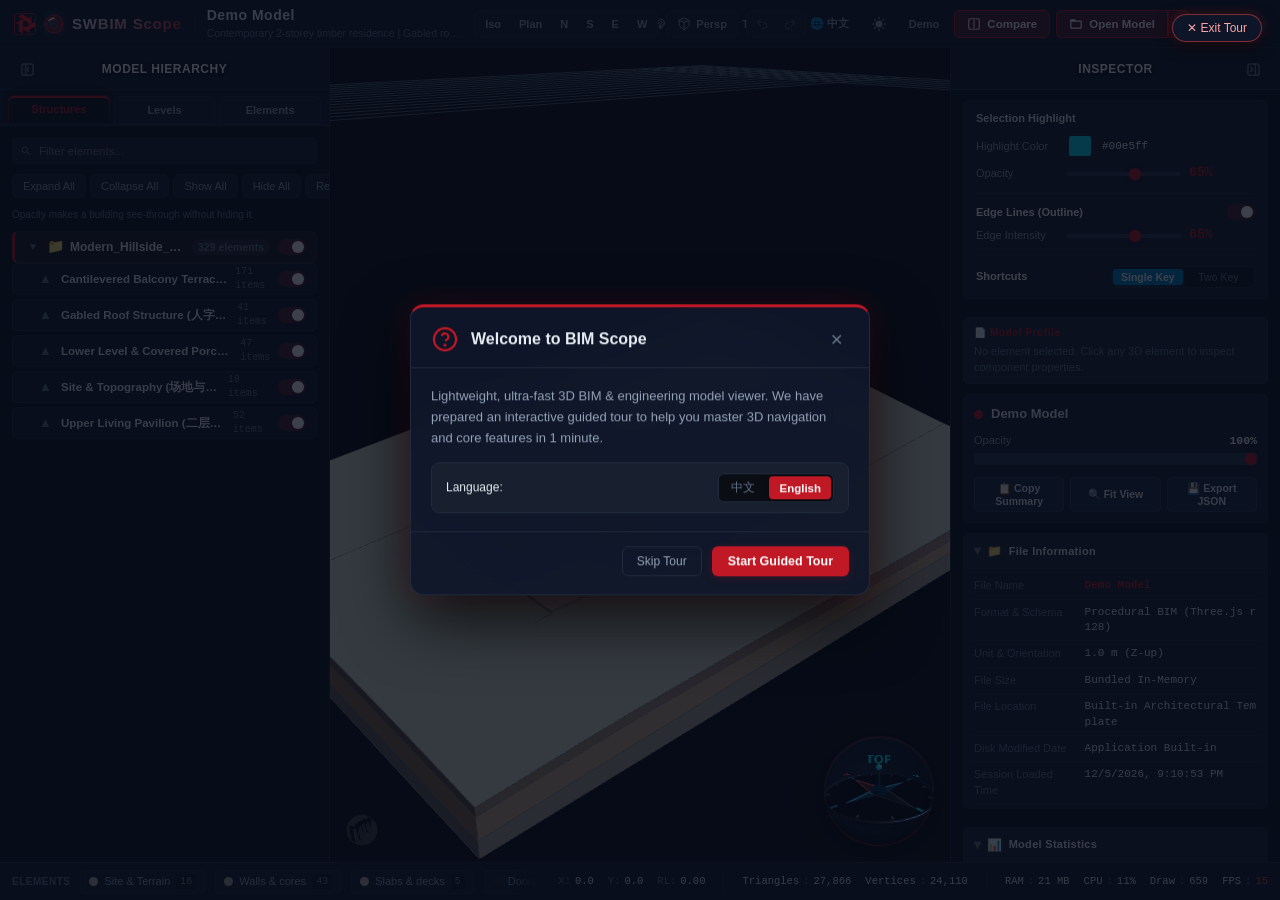
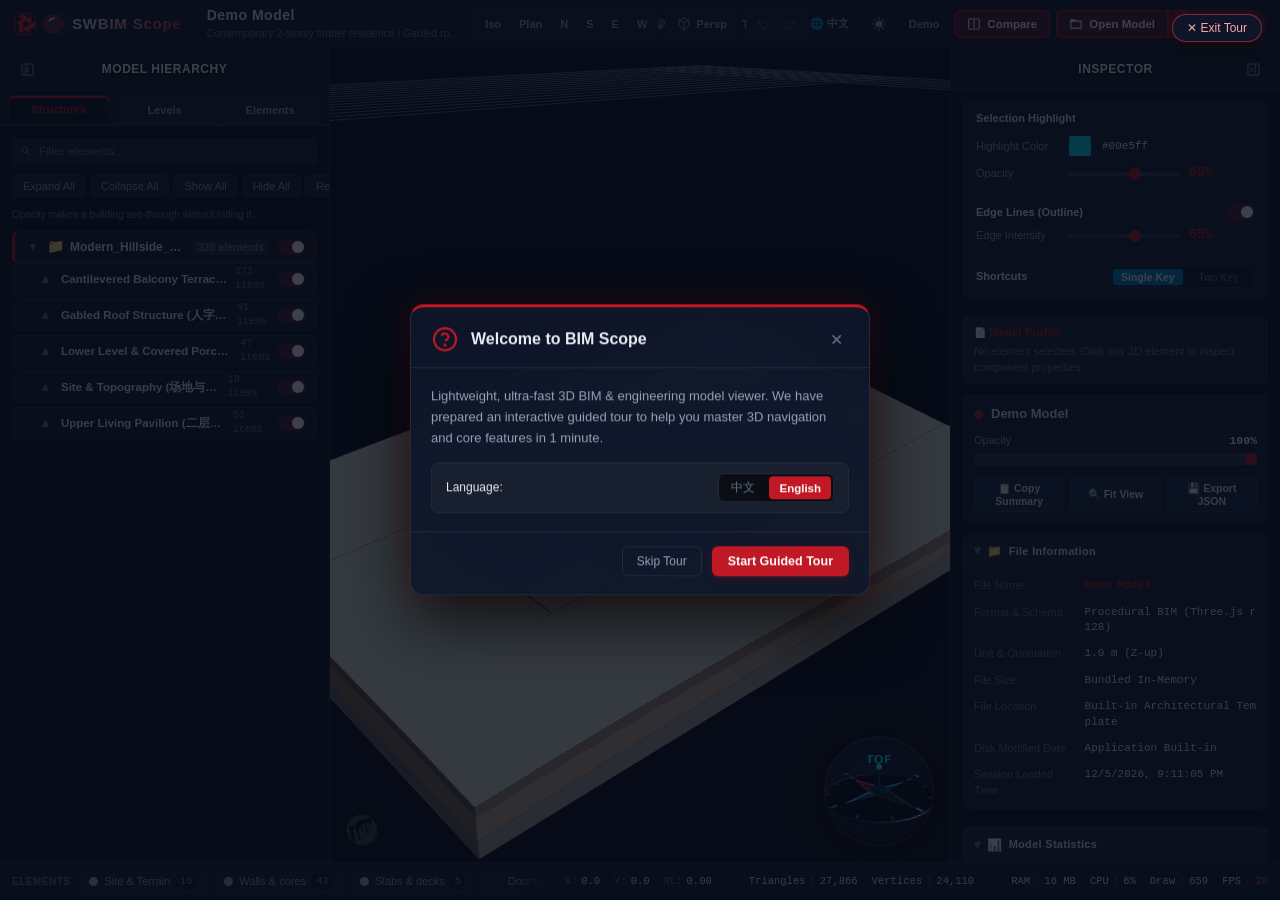
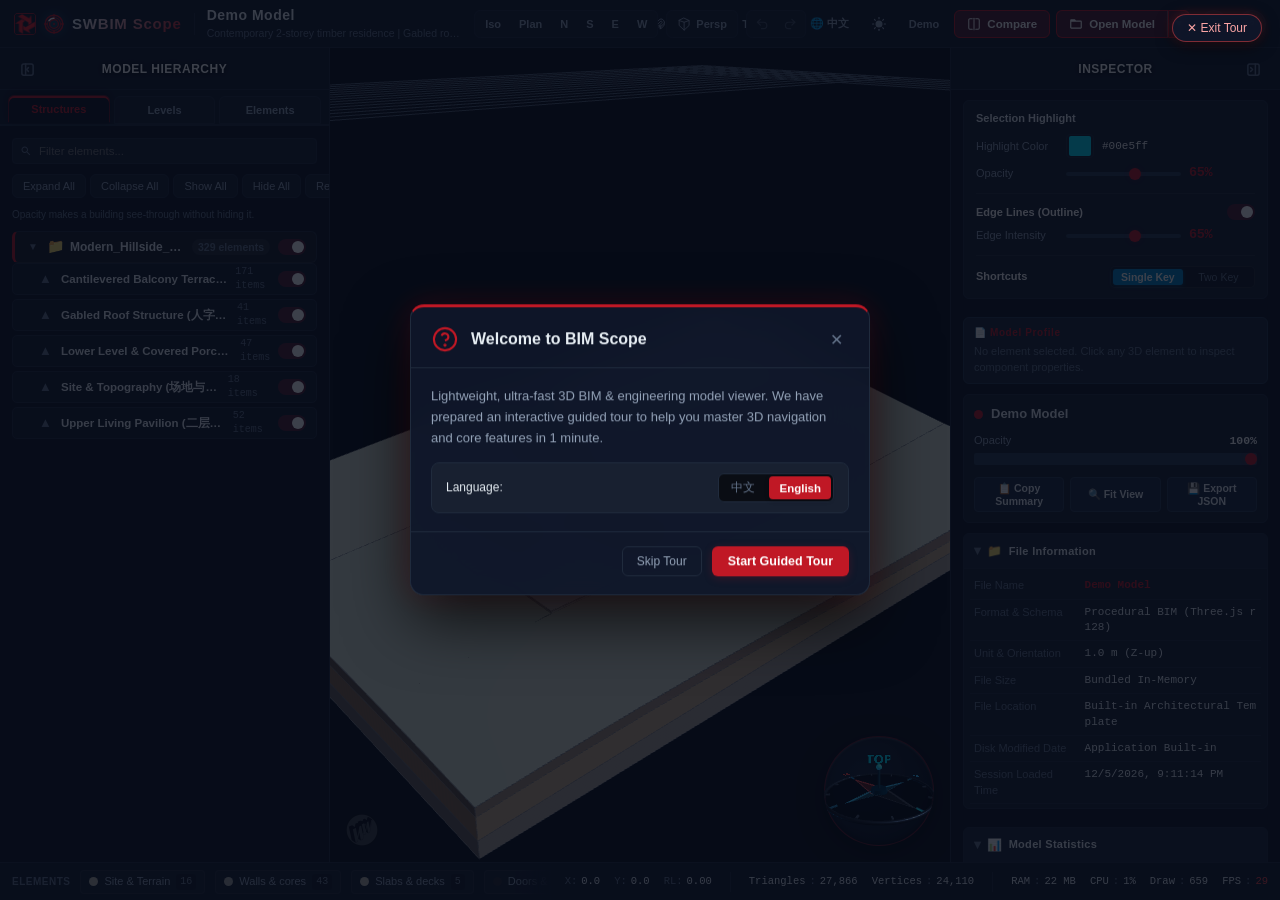
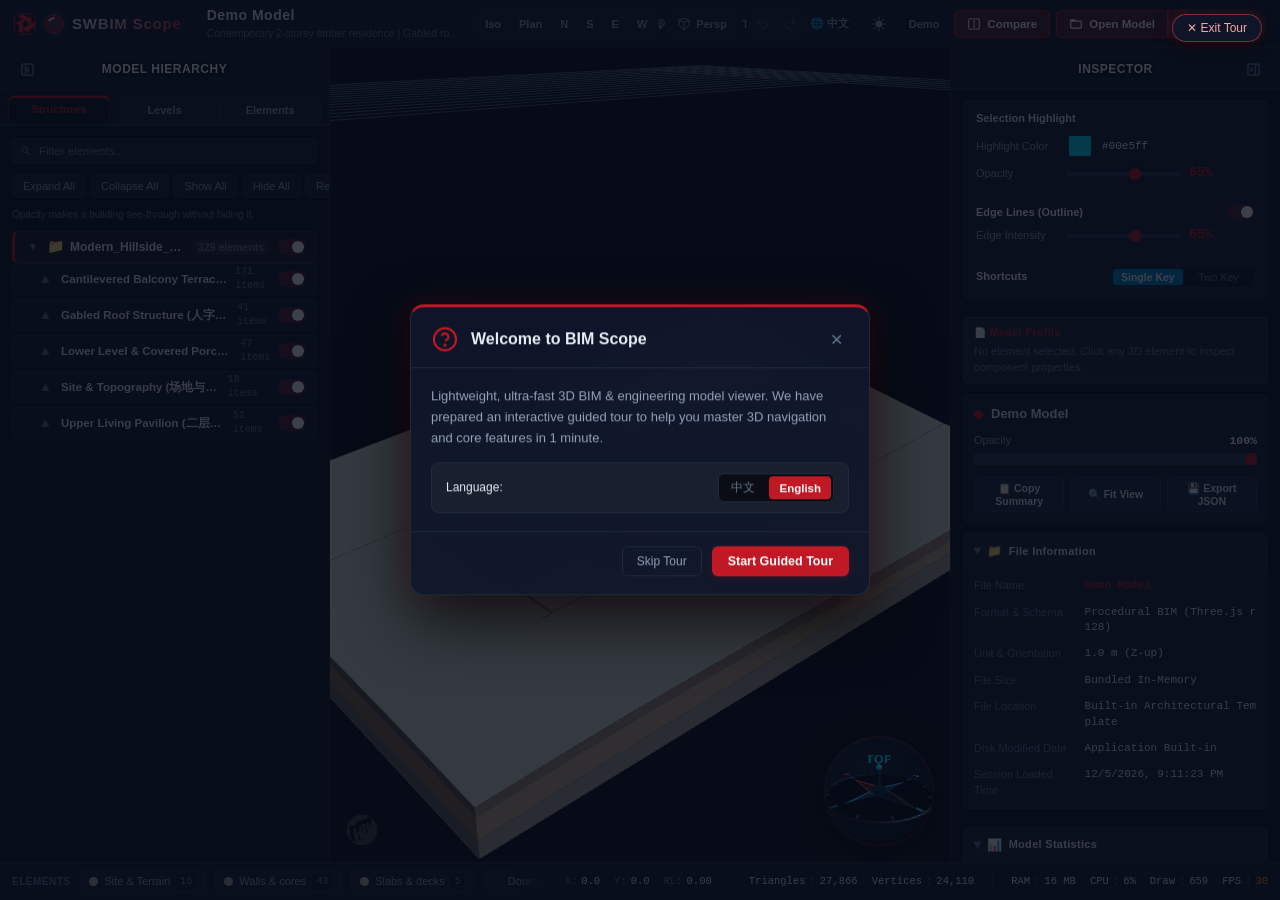
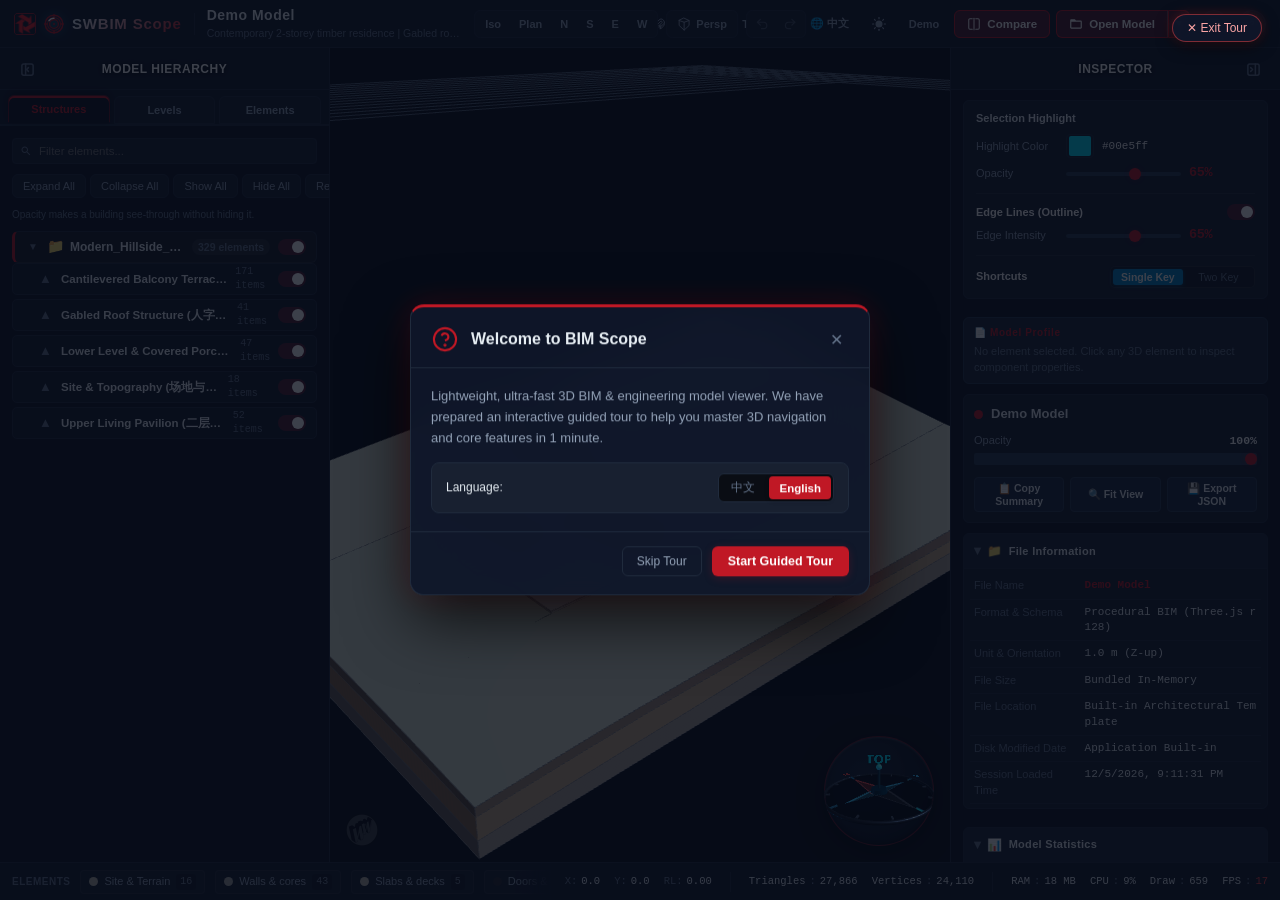
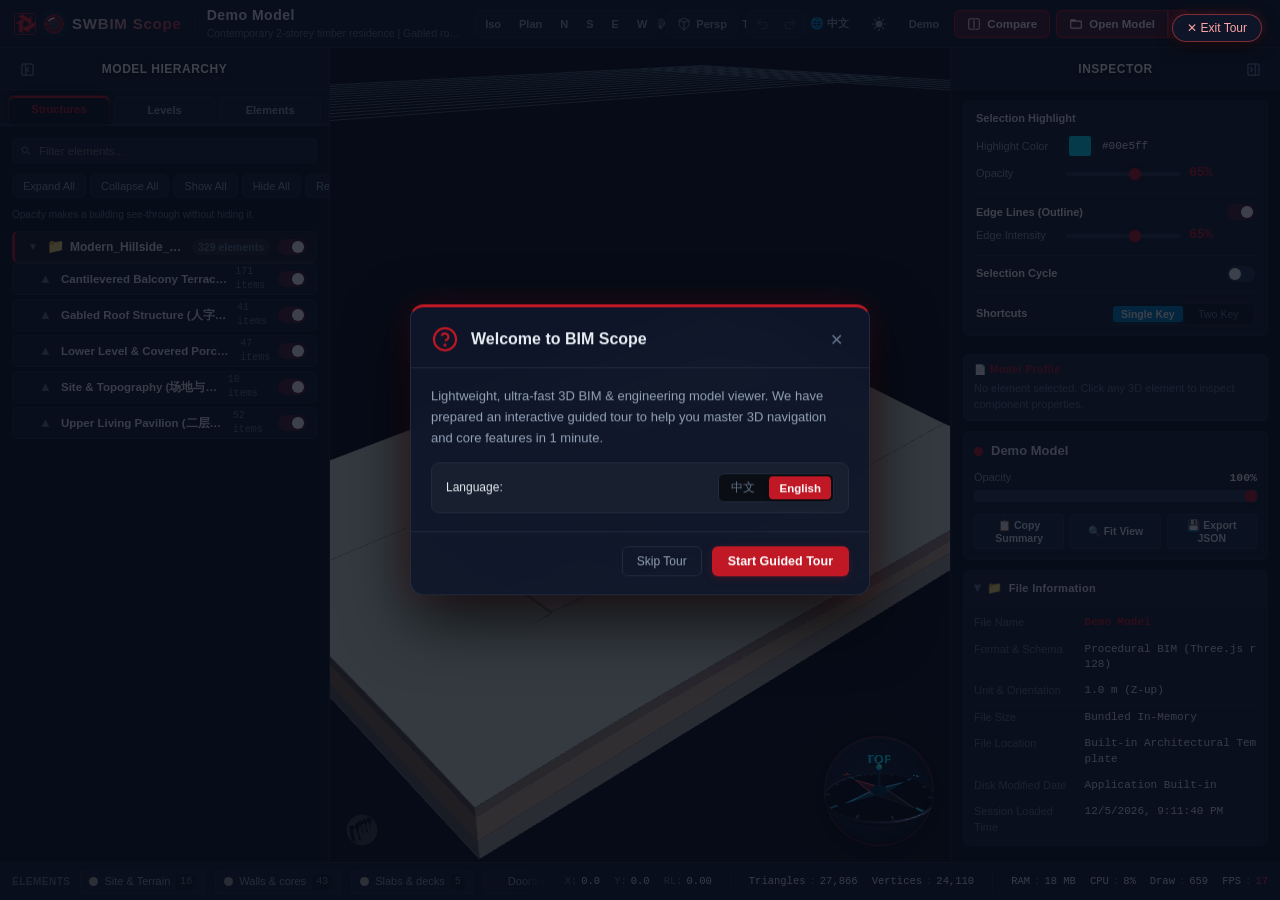
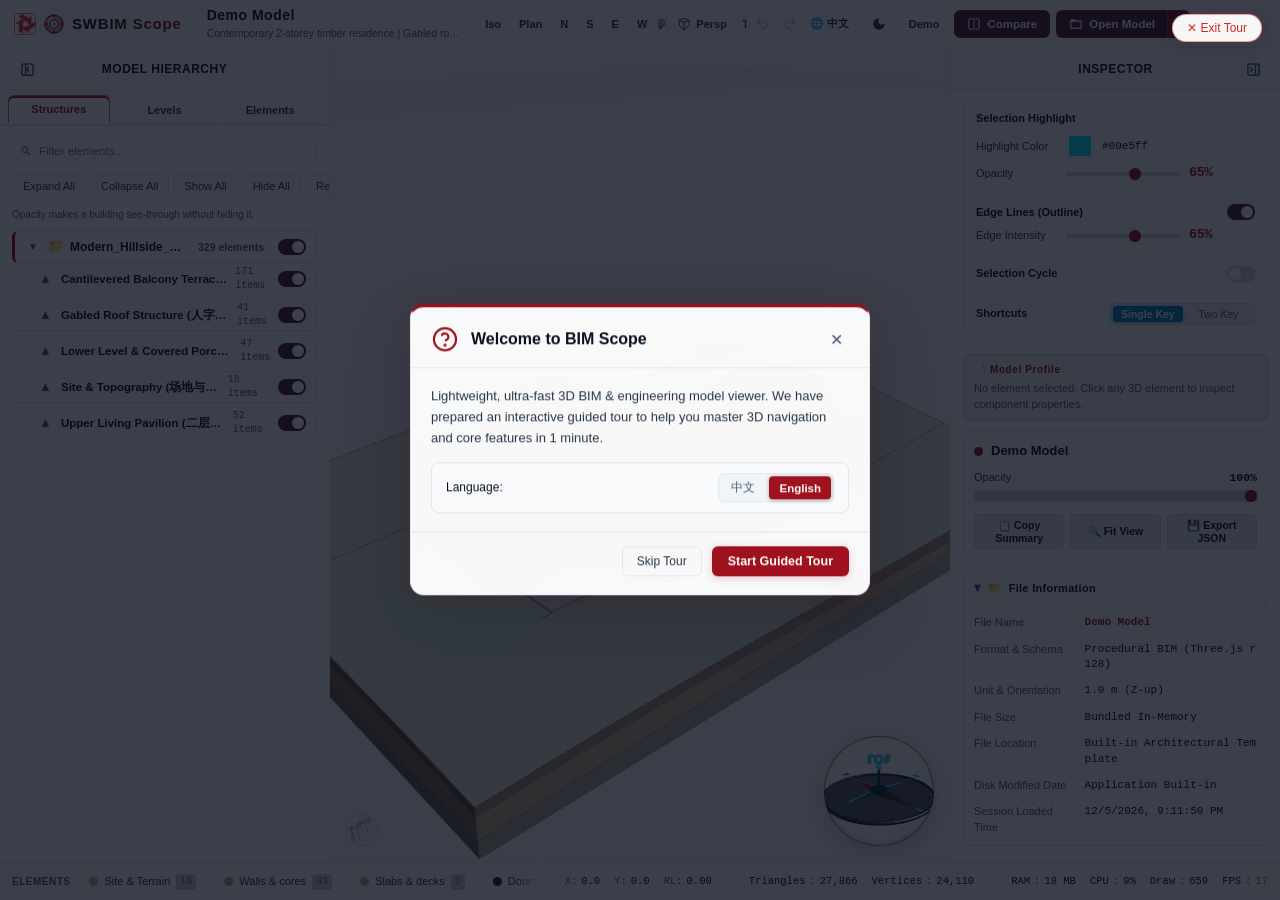
